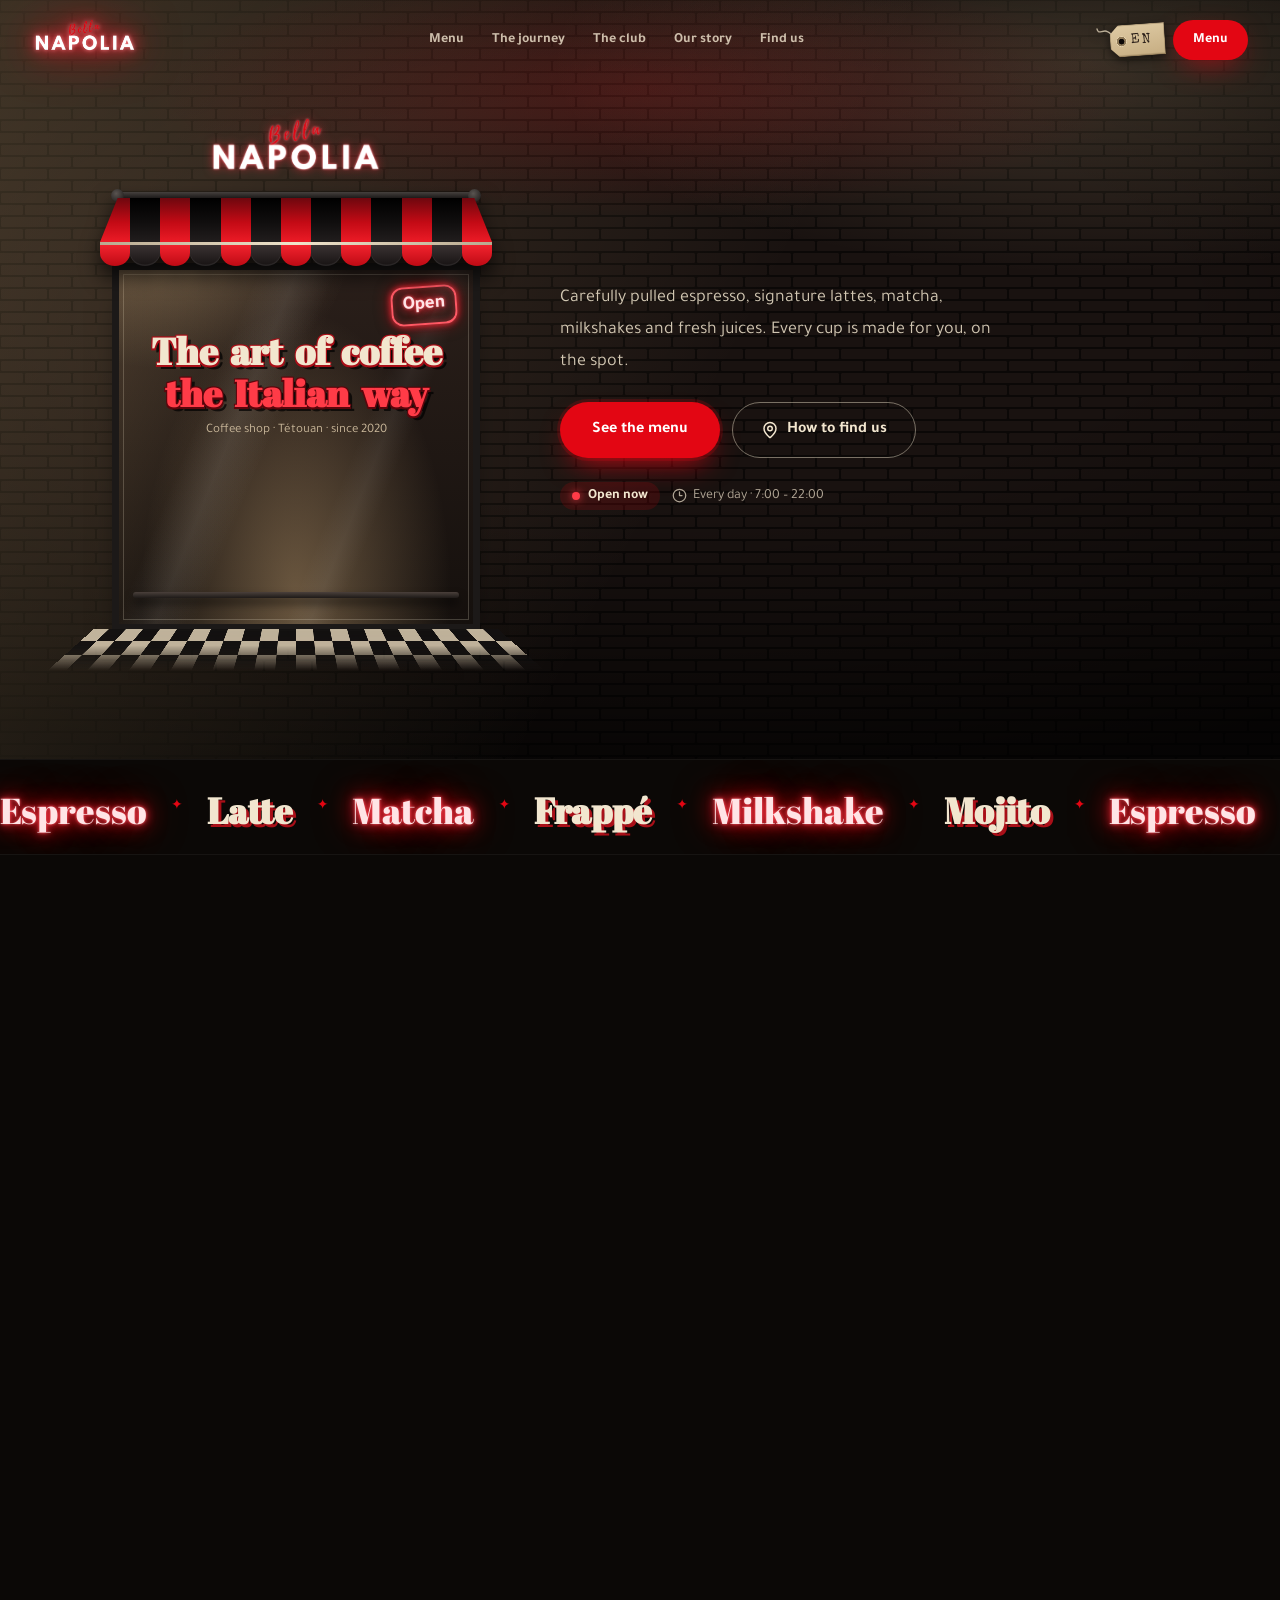
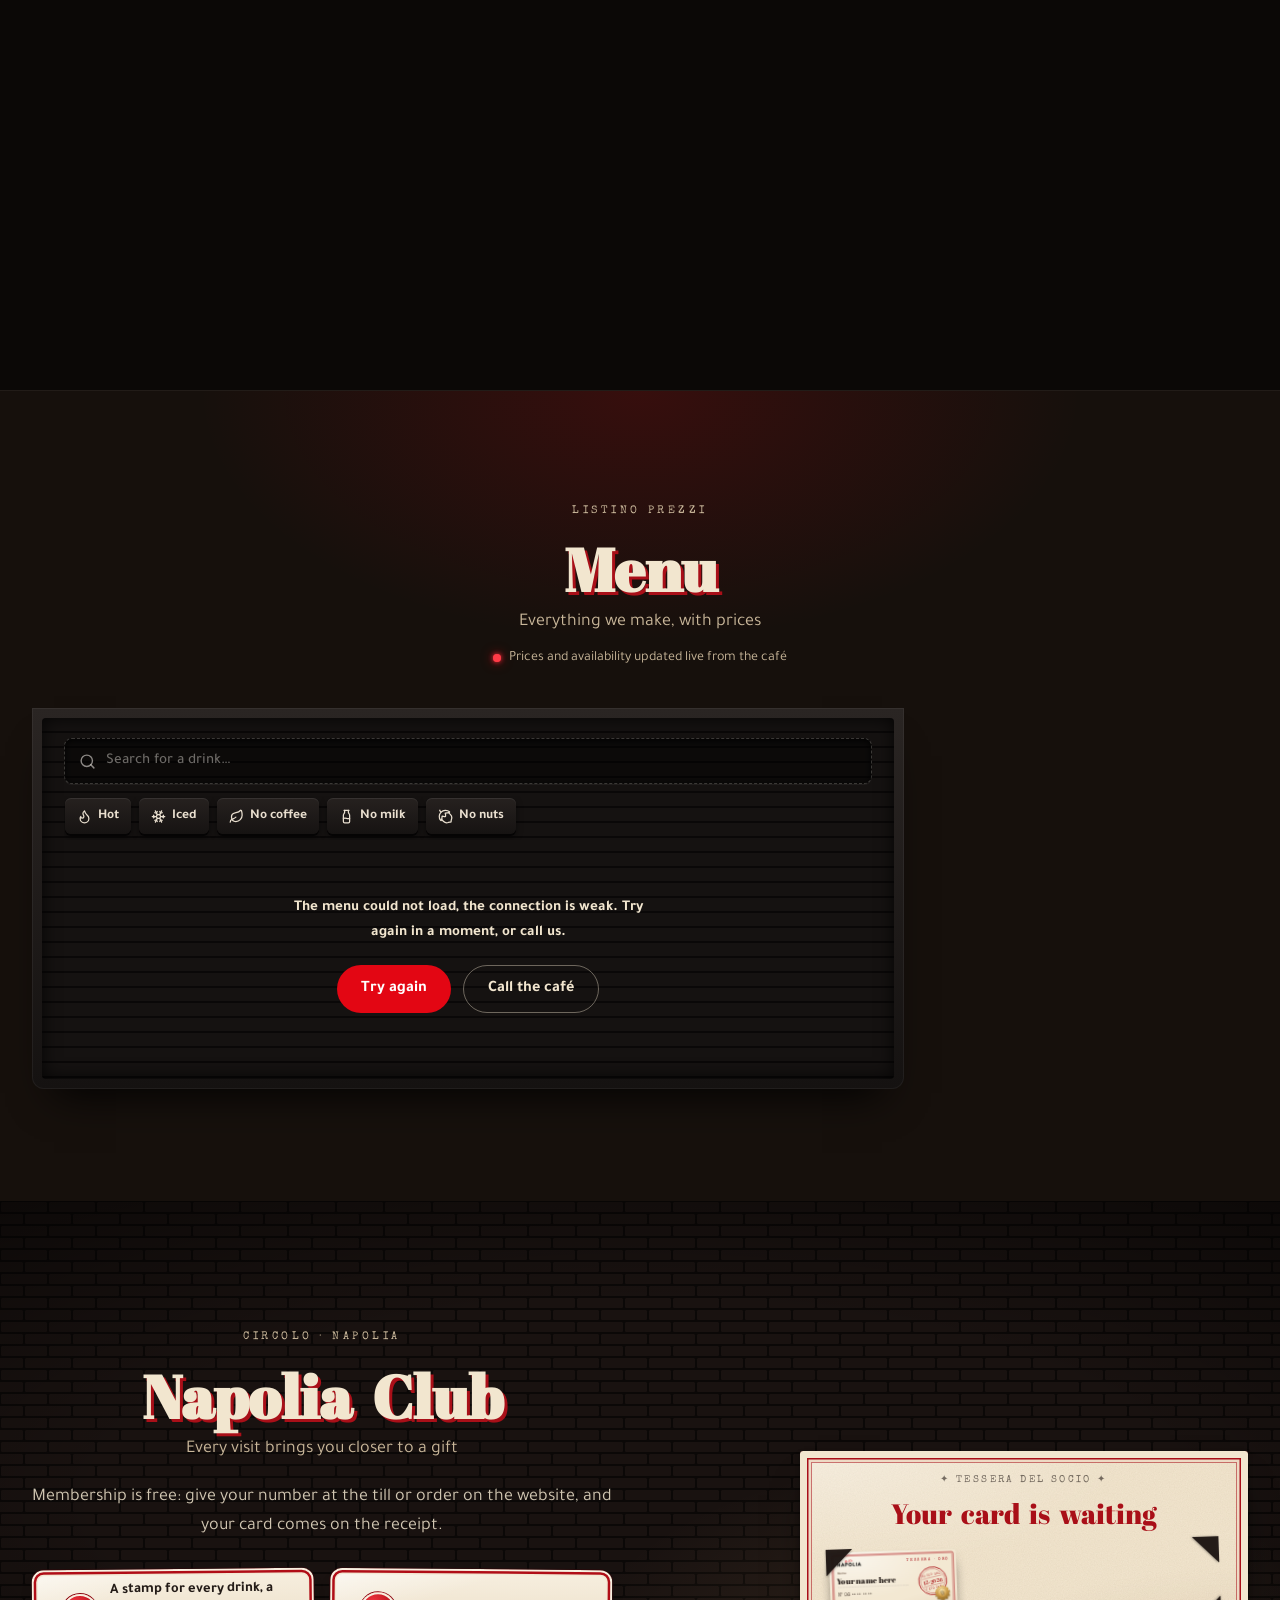
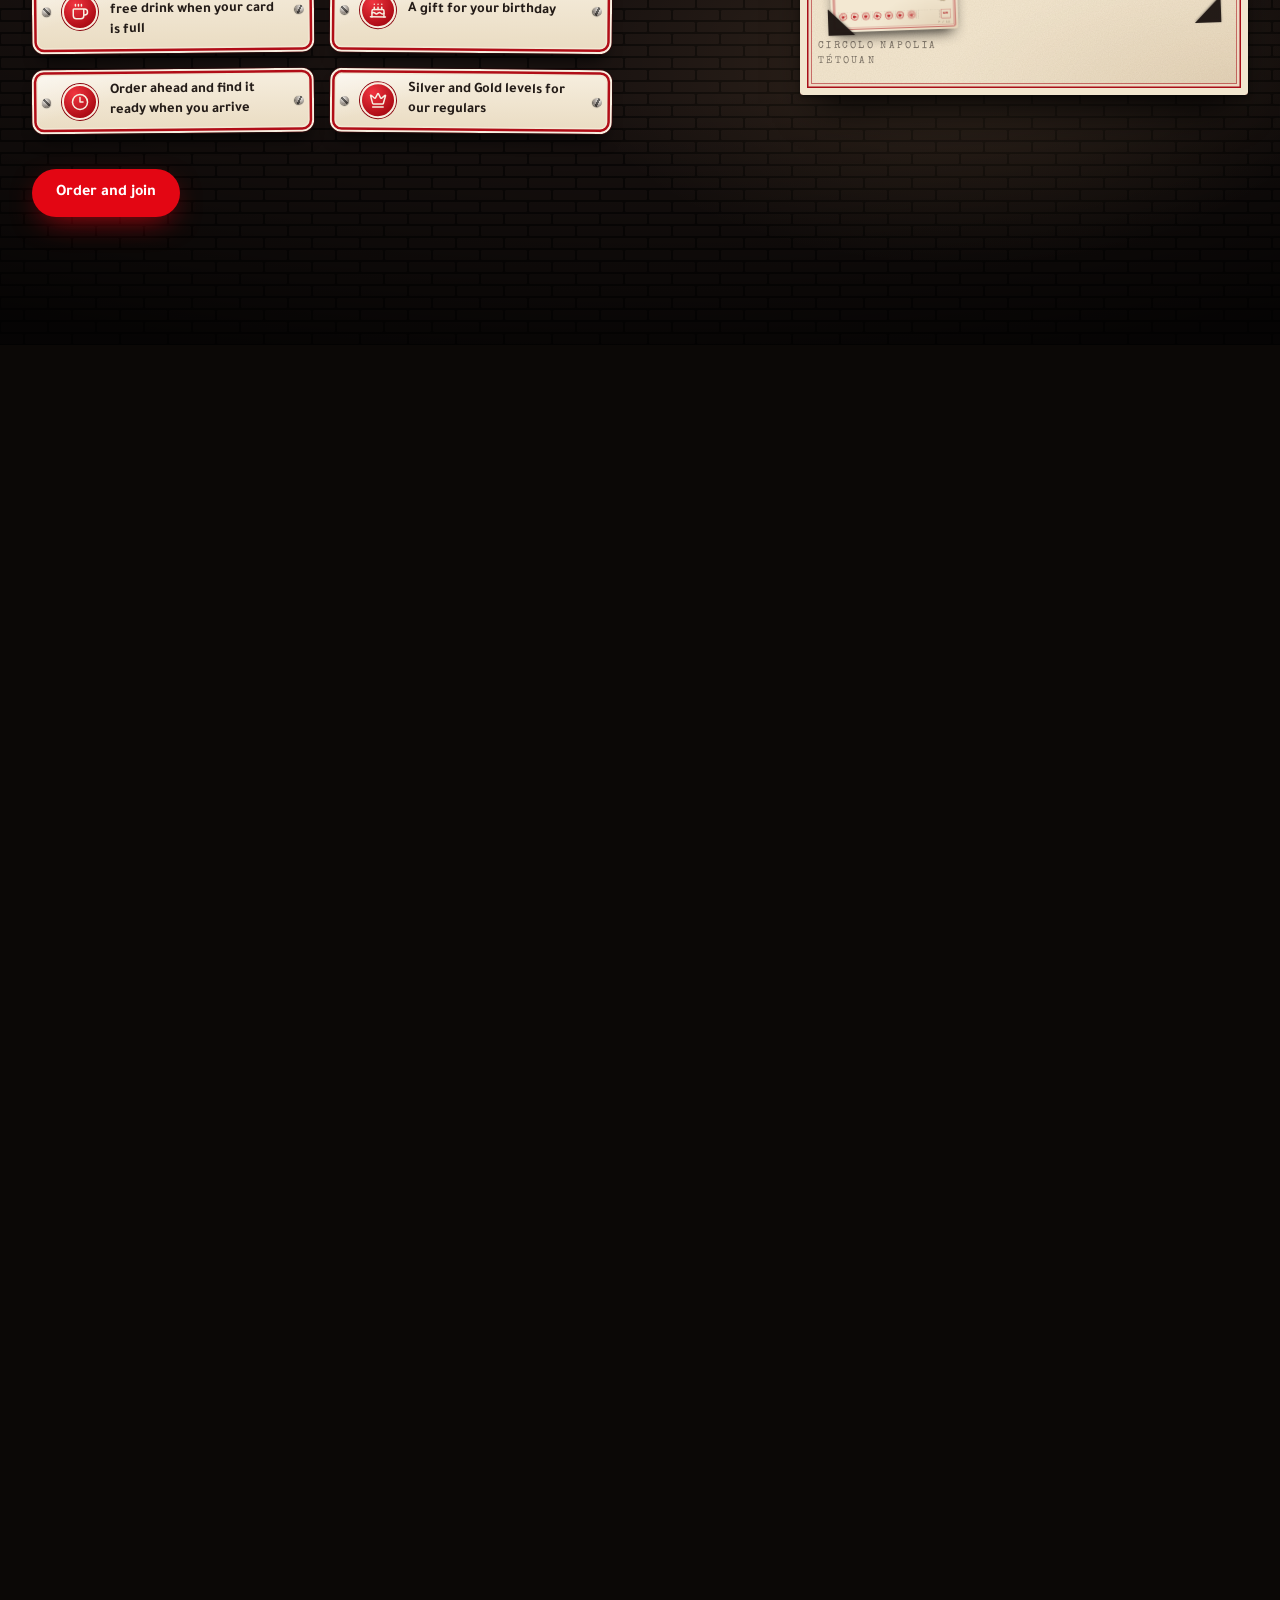
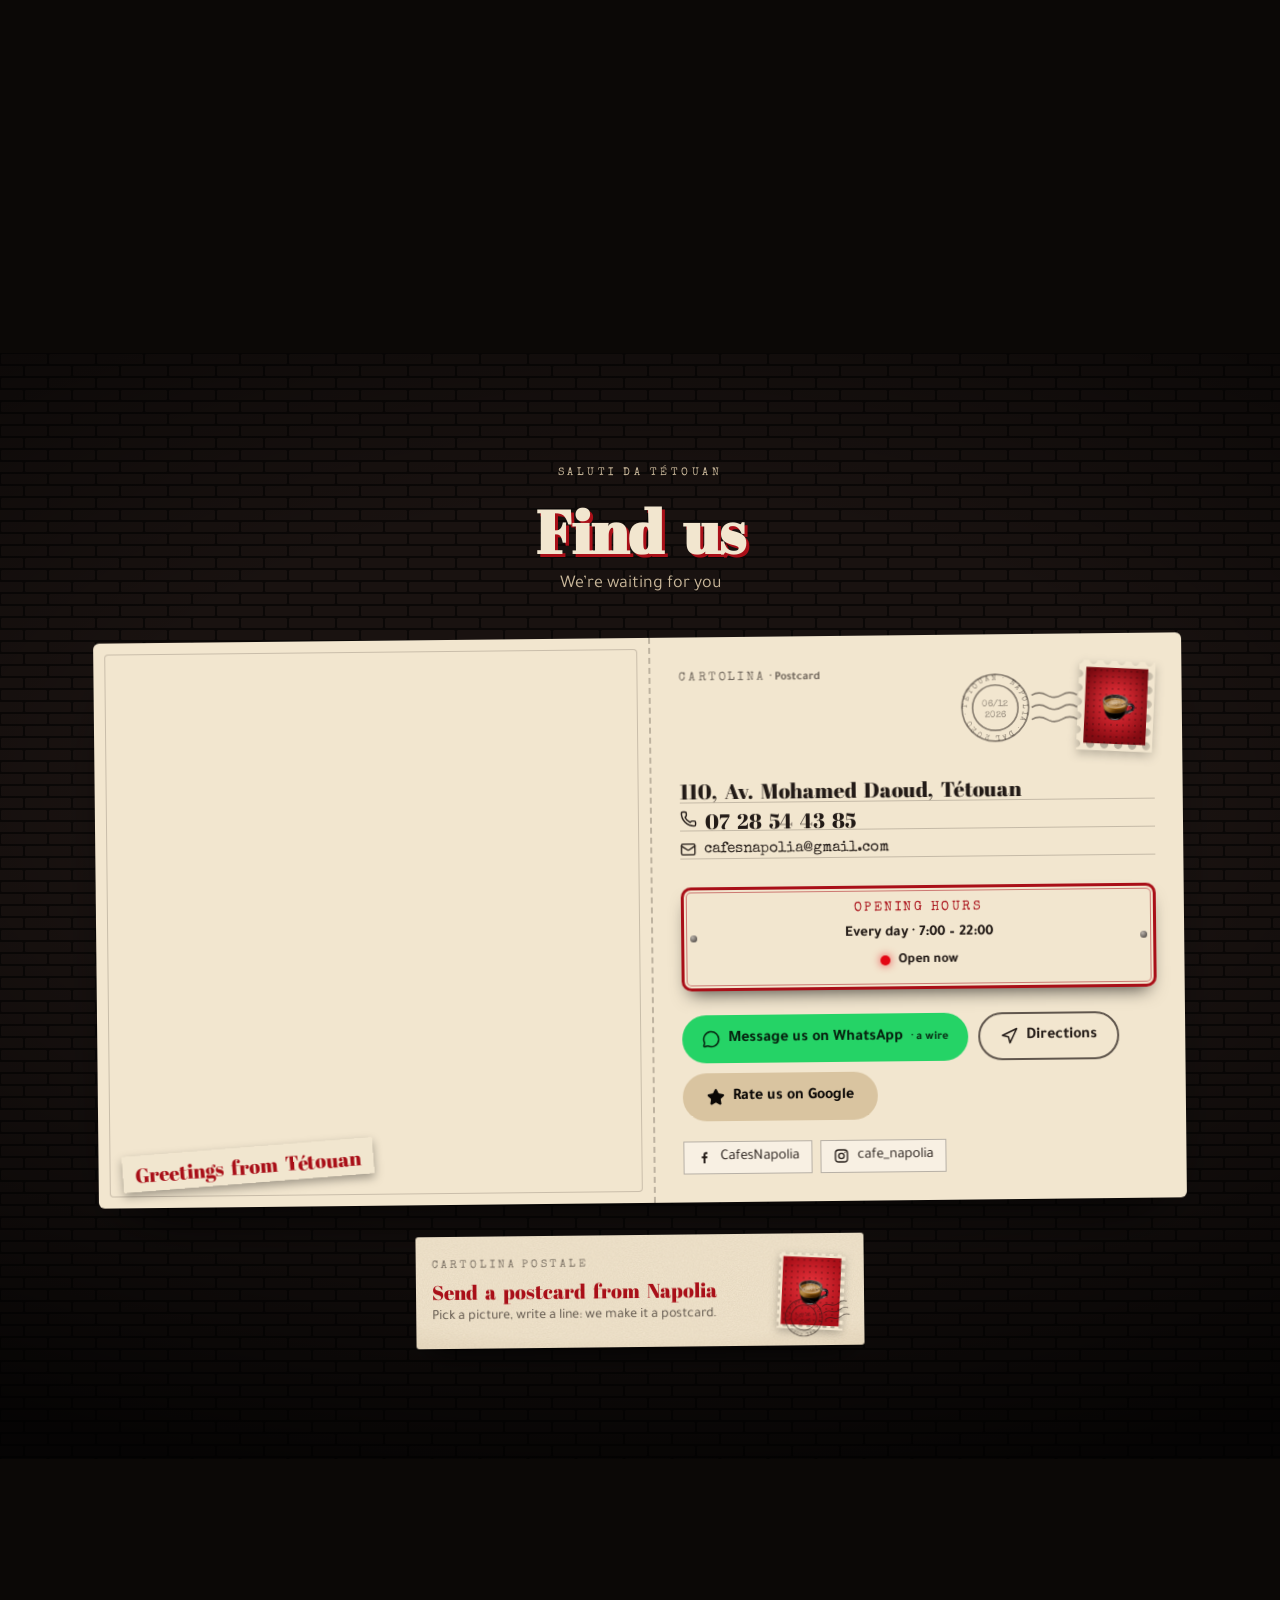
==== carte/index.html @ 64955c17 "Publish website build" ====
<!doctype html>
<html lang="ar" dir="rtl">
  <head><meta name="robots" content="noindex" />
    <meta charset="UTF-8" />
    <meta name="viewport" content="width=device-width, initial-scale=1.0, viewport-fit=cover" />
    <meta name="theme-color" content="#0b0806" />
    <!--
      و7 (third review): dark from the first byte, and a first screen while the app is on its way
      (about 220 KB, 4 to 6 seconds on 3G). The app takes its place as soon as it starts.
    -->
    <style>html,body{color:#f3e9dc;background:#0b0806;margin:0}#boot{box-sizing:border-box;text-align:center;background-color:#0b0807;background-image:radial-gradient(62% 30% at 50% 36%,#e306134d,#0000 72%),radial-gradient(125% 85% at 50% 40%,#0000 35%,#000c 88%),url("data:image/svg+xml,%3Csvg xmlns='http://www.w3.org/2000/svg' width='48' height='24'%3E%3Crect width='48' height='24' fill='%230B0807'/%3E%3Cg fill='%23191210'%3E%3Crect x='1' y='1' width='46' height='10' rx='1.5'/%3E%3Crect x='-23' y='13' width='46' height='10' rx='1.5'/%3E%3Crect x='25' y='13' width='46' height='10' rx='1.5'/%3E%3C/g%3E%3C/svg%3E");background-size:auto,auto,48px 24px;flex-direction:column;justify-content:center;align-items:center;gap:12px;min-height:100svh;padding:32px 20px 52px;font-family:Tajawal,system-ui,-apple-system,Segoe UI,sans-serif;display:flex;position:relative;overflow:hidden}#boot:after{content:"";background:conic-gradient(#d6c7ad 0 25%, #121010 0 50%, #d6c7ad 0 75%, #121010 0) 50% 0 / 14px 14px;opacity:.85;height:14px;position:absolute;bottom:0;left:0;right:0}#boot .b-sign{margin-bottom:16px;line-height:1;animation:1.6s ease-out both b-on}#boot .b-bella{color:#ff5a66;text-shadow:0 0 2px #ff8088,0 0 8px #ff2d3d,0 0 18px #e30613,0 0 34px #e30613b3;margin:0 0 -.2em 1.1em;font:italic 400 clamp(30px,10vw,44px)/1 Segoe Script,Brush Script MT,Snell Roundhand,Dancing Script,cursive;display:block;transform:rotate(-7deg)}#boot .b-name{letter-spacing:.06em;color:#fff1f2;text-shadow:0 0 3px #ff8088,0 0 10px #ff2d3d,0 0 24px #e30613,0 0 46px #e30613a6;font:900 clamp(38px,13.5vw,58px)/1 Arial Black,Helvetica Neue,Arial,system-ui,sans-serif;display:block}@keyframes b-on{0%{opacity:.1}7%{opacity:1}10%{opacity:.25}17%{opacity:1}20%{opacity:.45}30%,to{opacity:1}}#boot .b-line{color:#e3d5bb;font-size:15px;line-height:1.5}#boot .b-btns{flex-wrap:wrap;justify-content:center;gap:10px;margin-top:10px;display:flex}#boot .b-btns a{border-radius:999px;align-items:center;height:48px;padding:0 22px;font-size:15px;font-weight:700;text-decoration:none;display:inline-flex}#boot .b-call{color:#fff;background:#e30613;box-shadow:0 0 0 3px #e306132e,0 12px 24px -12px #e30613e6}#boot .b-wa{color:#06210f;background:#25d366}#boot .b-wait{color:#c9b79a;margin-top:12px;font-size:13px}@media (prefers-reduced-motion:reduce){#boot .b-sign{animation:none}}</style>
    <meta name="description" content="Bella Napolia — مقهى في تطوان · Coffee shop à Tétouan. Espresso, lattes signature, matcha, milkshakes, jus frais. Carte et prix en direct, commande en ligne." />
    <meta name="robots" content="index, follow, max-image-preview:large" />
    <link rel="canonical" href="https://cafenapolia.com/" />
    <link rel="alternate" hreflang="ar" href="https://cafenapolia.com/?lang=ar" />
    <link rel="alternate" hreflang="fr" href="https://cafenapolia.com/?lang=fr" />
    <link rel="alternate" hreflang="en" href="https://cafenapolia.com/?lang=en" />
    <link rel="alternate" hreflang="es" href="https://cafenapolia.com/?lang=es" />
    <link rel="alternate" hreflang="x-default" href="https://cafenapolia.com/" />
    <meta property="og:type" content="website" />
    <meta property="og:url" content="https://cafenapolia.com/" />
    <meta property="og:site_name" content="Bella Napolia" />
    <meta property="og:title" content="Bella Napolia · مقهى في تطوان · Coffee shop Tétouan" />
    <meta property="og:description" content="فنّ القهوة بروح إيطالية · L’art du café à l’italienne, au cœur de Tétouan. Découvrez la carte et commandez en ligne." />
    <meta property="og:image" content="https://cafenapolia.com/og.jpg" />
    <meta property="og:image:width" content="1200" />
    <meta property="og:image:height" content="630" />
    <meta property="og:locale" content="ar_MA" />
    <meta property="og:locale:alternate" content="fr_MA" />
    <meta property="og:locale:alternate" content="en_GB" />
    <meta property="og:locale:alternate" content="es_ES" />
    <meta name="twitter:card" content="summary_large_image" />
    <meta name="twitter:image" content="https://cafenapolia.com/og.jpg" />
    <link rel="icon" type="image/png" href="/favicon.png" />
    <link rel="apple-touch-icon" href="/favicon.png" />
    <title>Bella Napolia · مقهى في تطوان · Coffee shop Tétouan</title>
    <link rel="preconnect" href="https://ovllldhucvfaewzwmqwx.supabase.co" crossorigin>
    <link rel="preload" as="font" type="font/woff2" crossorigin href="/assets/aref-ruqaa-arabic-700-normal-D30apH1C.woff2">
    <link rel="preload" as="image" href="/assets/logo-on-dark-eEu7QgYG.webp">
    <script>try{var u="https://ovllldhucvfaewzwmqwx.supabase.co/rest/v1/rpc/",h={apikey:"sb_publishable_VSLTthVdQghF9tgvVeP-TQ_eK_yzNJ5",'Content-Type':'application/json'};window.__napoliaEarly={menu:fetch(u+'public_menu',{method:'POST',headers:h,body:'{}'}),offers:fetch(u+'public_offers',{method:'POST',headers:h,body:'{}'})};window.__napoliaEarly.menu.catch(function(){});window.__napoliaEarly.offers.catch(function(){})}catch(e){}</script>
    <script type="application/ld+json" id="ld-cafe">
      {
        "@context": "https://schema.org",
        "@type": "CafeOrCoffeeShop",
        "name": "Bella Napolia",
        "alternateName": ["Napolia", "Café Napolia", "مقهى نابوليا"],
        "url": "https://cafenapolia.com/",
        "image": "https://cafenapolia.com/og.jpg",
        "logo": "https://cafenapolia.com/favicon.png",
        "hasMenu": "https://cafenapolia.com/#menu",
        "servesCuisine": ["Coffee", "Café", "Milkshakes", "Jus frais"],
        "priceRange": "10–50 MAD",
        "telephone": "+212728544385",
        "email": "cafesnapolia@gmail.com",
        "currenciesAccepted": "MAD",
        "paymentAccepted": "Cash",
        "availableLanguage": ["ar", "fr", "en", "es"],
        "openingHoursSpecification": [
          {
            "@type": "OpeningHoursSpecification",
            "dayOfWeek": ["Monday", "Tuesday", "Wednesday", "Thursday", "Friday", "Saturday", "Sunday"],
            "opens": "07:00",
            "closes": "22:00"
          }
        ],
        "address": {
          "@type": "PostalAddress",
          "streetAddress": "110 Av. Mohamed Daoud",
          "addressLocality": "Tétouan",
          "postalCode": "93040",
          "addressCountry": "MA"
        },
        "geo": { "@type": "GeoCoordinates", "latitude": 35.5796161, "longitude": -5.3445745 },
        "hasMap": "https://www.google.com/maps/place/?q=place_id:ChIJlXo_Z2BDCw0Rwg1l5z0hP_Y",
        "sameAs": ["https://www.facebook.com/CafesNapolia", "https://www.instagram.com/cafe_napolia/"]
      }
    </script>
    <script type="module" crossorigin src="/assets/index-BEpkvhs0.js"></script>
    <link rel="modulepreload" crossorigin href="/assets/i18n-1cpdYBKe.js">
    <link rel="modulepreload" crossorigin href="/assets/ui-ygH9hG7V.js">
    <link rel="modulepreload" crossorigin href="/assets/supabaseConfig-3txsLbbu.js">
    <link rel="preload" as="style" crossorigin href="/assets/index-BwkHxui6.css" data-css onload="this.onload=null;this.rel='stylesheet'"><noscript><link rel="stylesheet" crossorigin href="/assets/index-BwkHxui6.css"></noscript>
  </head>
  <body>
    <div id="root">
      <div id="boot" dir="rtl">
        <div class="b-sign" dir="ltr"><span class="b-bella">Bella</span><span class="b-name">NAPOLIA</span></div>
        <div class="b-line" id="boot-what">مقهى في تطوان · Café à Tétouan</div>
        <div class="b-line" id="boot-hours">كل يوم · 7:00 – 22:00</div>
        <div class="b-line" dir="ltr">110 Av. Mohamed Daoud, Tétouan</div>
        <div class="b-btns">
          <a class="b-call" href="tel:+212728544385">اتصل · Appeler</a>
          <a class="b-wa" href="https://wa.me/212728544385" target="_blank" rel="noreferrer">واتساب · WhatsApp</a>
        </div>
        <div class="b-wait">القائمة تُحمَّل… · La carte arrive…</div>
      </div>
    </div>
    <script>
      // و7: the hours set in the dashboard, from the copy of the menu this phone keeps (none on a first
      // visit). The screen in English or Spanish for a visitor in one of them (QA, 7 November 2026).
      try {
        var o = 7, c = 22;
        var kept = JSON.parse(localStorage.getItem('napolia-menu') || 'null');
        var cafe = kept && kept.cafe;
        if (cafe) {
          o = cafe.openHour == null ? 7 : cafe.openHour;
          c = cafe.closeHour == null ? 22 : cafe.closeHour;
        }
        var allDay = c - o >= 24;
        var hours = o + ':00 – ' + c + ':00';
        var saved = JSON.parse(localStorage.getItem('napolia-lang') || 'null');
        var lang = (saved && saved.state && saved.state.lang) || ((navigator.languages && navigator.languages[0]) || navigator.language || '').slice(0, 2).toLowerCase();
        var say = {
          en: ['Café in Tétouan', allDay ? 'Open every day, 24 hours' : 'Every day · ' + hours, 'Call', 'The menu is on its way…'],
          es: ['Cafetería en Tetuán', allDay ? 'Abierto todos los días, 24 horas' : 'Todos los días · ' + hours, 'Llamar', 'La carta está llegando…'],
        }[lang];
        var boot = document.getElementById('boot');
        if (say) {
          boot.dir = 'ltr';
          boot.lang = lang;
          document.getElementById('boot-what').textContent = say[0];
          document.getElementById('boot-hours').textContent = say[1];
          boot.querySelector('.b-call').textContent = say[2];
          boot.querySelector('.b-wa').textContent = 'WhatsApp';
          boot.querySelector('.b-wait').textContent = say[3];
        } else if (cafe) {
          document.getElementById('boot-hours').textContent = allDay ? 'مفتوح كل يوم 24 ساعة' : 'كل يوم · ' + hours;
        }
      } catch (e) {}
    </script>
  </body>
</html>
---- assets/index-BwkHxui6.css ----
@font-face{font-family:Montserrat Variable;font-style:normal;font-display:swap;font-weight:100 900;src:url(/assets/montserrat-cyrillic-ext-wght-normal-CO5hGrJv.woff2)format("woff2-variations");unicode-range:U+460-52F,U+1C80-1C8A,U+20B4,U+2DE0-2DFF,U+A640-A69F,U+FE2E-FE2F}@font-face{font-family:Montserrat Variable;font-style:normal;font-display:swap;font-weight:100 900;src:url(/assets/montserrat-cyrillic-wght-normal-EAA9jha_.woff2)format("woff2-variations");unicode-range:U+301,U+400-45F,U+490-491,U+4B0-4B1,U+2116}@font-face{font-family:Montserrat Variable;font-style:normal;font-display:swap;font-weight:100 900;src:url(/assets/montserrat-vietnamese-wght-normal-k7S-YeeD.woff2)format("woff2-variations");unicode-range:U+102-103,U+110-111,U+128-129,U+168-169,U+1A0-1A1,U+1AF-1B0,U+300-301,U+303-304,U+308-309,U+323,U+329,U+1EA0-1EF9,U+20AB}@font-face{font-family:Montserrat Variable;font-style:normal;font-display:swap;font-weight:100 900;src:url(/assets/montserrat-latin-ext-wght-normal-BsZE-iaG.woff2)format("woff2-variations");unicode-range:U+100-2BA,U+2BD-2C5,U+2C7-2CC,U+2CE-2D7,U+2DD-2FF,U+304,U+308,U+329,U+1D00-1DBF,U+1E00-1E9F,U+1EF2-1EFF,U+2020,U+20A0-20AB,U+20AD-20C0,U+2113,U+2C60-2C7F,U+A720-A7FF}@font-face{font-family:Montserrat Variable;font-style:normal;font-display:swap;font-weight:100 900;src:url(/assets/montserrat-latin-wght-normal-l_AIctKy.woff2)format("woff2-variations");unicode-range:U+??,U+131,U+152-153,U+2BB-2BC,U+2C6,U+2DA,U+2DC,U+304,U+308,U+329,U+2000-206F,U+20AC,U+2122,U+2191,U+2193,U+2212,U+2215,U+FEFF,U+FFFD}@font-face{font-family:Tajawal;font-style:normal;font-display:swap;font-weight:400;src:url(/assets/tajawal-arabic-400-normal-CyCXRvzh.woff2)format("woff2"),url(/assets/tajawal-arabic-400-normal-DCQxawbB.woff)format("woff");unicode-range:U+6??,U+750-77F,U+870-88E,U+890-891,U+897-8E1,U+8E3-8FF,U+200C-200E,U+2010-2011,U+204F,U+2E41,U+FB50-FDFF,U+FE70-FE74,U+FE76-FEFC,U+102E0-102FB,U+10E60-10E7E,U+10EC2-10EC4,U+10EFC-10EFF,U+1EE00-1EE03,U+1EE05-1EE1F,U+1EE21-1EE22,U+1EE24,U+1EE27,U+1EE29-1EE32,U+1EE34-1EE37,U+1EE39,U+1EE3B,U+1EE42,U+1EE47,U+1EE49,U+1EE4B,U+1EE4D-1EE4F,U+1EE51-1EE52,U+1EE54,U+1EE57,U+1EE59,U+1EE5B,U+1EE5D,U+1EE5F,U+1EE61-1EE62,U+1EE64,U+1EE67-1EE6A,U+1EE6C-1EE72,U+1EE74-1EE77,U+1EE79-1EE7C,U+1EE7E,U+1EE80-1EE89,U+1EE8B-1EE9B,U+1EEA1-1EEA3,U+1EEA5-1EEA9,U+1EEAB-1EEBB,U+1EEF0-1EEF1}@font-face{font-family:Tajawal;font-style:normal;font-display:swap;font-weight:400;src:url(/assets/tajawal-latin-400-normal-BVNSOH3d.woff2)format("woff2"),url(/assets/tajawal-latin-400-normal-BdYcZznU.woff)format("woff");unicode-range:U+??,U+131,U+152-153,U+2BB-2BC,U+2C6,U+2DA,U+2DC,U+304,U+308,U+329,U+2000-206F,U+20AC,U+2122,U+2191,U+2193,U+2212,U+2215,U+FEFF,U+FFFD}@font-face{font-family:Tajawal;font-style:normal;font-display:swap;font-weight:500;src:url(/assets/tajawal-arabic-500-normal-BZ8ojJNu.woff2)format("woff2"),url(/assets/tajawal-arabic-500-normal-CbVEaYEW.woff)format("woff");unicode-range:U+6??,U+750-77F,U+870-88E,U+890-891,U+897-8E1,U+8E3-8FF,U+200C-200E,U+2010-2011,U+204F,U+2E41,U+FB50-FDFF,U+FE70-FE74,U+FE76-FEFC,U+102E0-102FB,U+10E60-10E7E,U+10EC2-10EC4,U+10EFC-10EFF,U+1EE00-1EE03,U+1EE05-1EE1F,U+1EE21-1EE22,U+1EE24,U+1EE27,U+1EE29-1EE32,U+1EE34-1EE37,U+1EE39,U+1EE3B,U+1EE42,U+1EE47,U+1EE49,U+1EE4B,U+1EE4D-1EE4F,U+1EE51-1EE52,U+1EE54,U+1EE57,U+1EE59,U+1EE5B,U+1EE5D,U+1EE5F,U+1EE61-1EE62,U+1EE64,U+1EE67-1EE6A,U+1EE6C-1EE72,U+1EE74-1EE77,U+1EE79-1EE7C,U+1EE7E,U+1EE80-1EE89,U+1EE8B-1EE9B,U+1EEA1-1EEA3,U+1EEA5-1EEA9,U+1EEAB-1EEBB,U+1EEF0-1EEF1}@font-face{font-family:Tajawal;font-style:normal;font-display:swap;font-weight:500;src:url(/assets/tajawal-latin-500-normal-CoYeBiSI.woff2)format("woff2"),url(/assets/tajawal-latin-500-normal-DU9v6xgj.woff)format("woff");unicode-range:U+??,U+131,U+152-153,U+2BB-2BC,U+2C6,U+2DA,U+2DC,U+304,U+308,U+329,U+2000-206F,U+20AC,U+2122,U+2191,U+2193,U+2212,U+2215,U+FEFF,U+FFFD}@font-face{font-family:Tajawal;font-style:normal;font-display:swap;font-weight:700;src:url(/assets/tajawal-arabic-700-normal-D2-eand5.woff2)format("woff2"),url(/assets/tajawal-arabic-700-normal-9L7Zusdl.woff)format("woff");unicode-range:U+6??,U+750-77F,U+870-88E,U+890-891,U+897-8E1,U+8E3-8FF,U+200C-200E,U+2010-2011,U+204F,U+2E41,U+FB50-FDFF,U+FE70-FE74,U+FE76-FEFC,U+102E0-102FB,U+10E60-10E7E,U+10EC2-10EC4,U+10EFC-10EFF,U+1EE00-1EE03,U+1EE05-1EE1F,U+1EE21-1EE22,U+1EE24,U+1EE27,U+1EE29-1EE32,U+1EE34-1EE37,U+1EE39,U+1EE3B,U+1EE42,U+1EE47,U+1EE49,U+1EE4B,U+1EE4D-1EE4F,U+1EE51-1EE52,U+1EE54,U+1EE57,U+1EE59,U+1EE5B,U+1EE5D,U+1EE5F,U+1EE61-1EE62,U+1EE64,U+1EE67-1EE6A,U+1EE6C-1EE72,U+1EE74-1EE77,U+1EE79-1EE7C,U+1EE7E,U+1EE80-1EE89,U+1EE8B-1EE9B,U+1EEA1-1EEA3,U+1EEA5-1EEA9,U+1EEAB-1EEBB,U+1EEF0-1EEF1}@font-face{font-family:Tajawal;font-style:normal;font-display:swap;font-weight:700;src:url(/assets/tajawal-latin-700-normal-BypgxfGb.woff2)format("woff2"),url(/assets/tajawal-latin-700-normal-CV3bxpHe.woff)format("woff");unicode-range:U+??,U+131,U+152-153,U+2BB-2BC,U+2C6,U+2DA,U+2DC,U+304,U+308,U+329,U+2000-206F,U+20AC,U+2122,U+2191,U+2193,U+2212,U+2215,U+FEFF,U+FFFD}@font-face{font-family:Tajawal;font-style:normal;font-display:swap;font-weight:800;src:url(/assets/tajawal-arabic-800-normal-TQp-UTiE.woff2)format("woff2"),url(/assets/tajawal-arabic-800-normal-Bp_4IW2m.woff)format("woff");unicode-range:U+6??,U+750-77F,U+870-88E,U+890-891,U+897-8E1,U+8E3-8FF,U+200C-200E,U+2010-2011,U+204F,U+2E41,U+FB50-FDFF,U+FE70-FE74,U+FE76-FEFC,U+102E0-102FB,U+10E60-10E7E,U+10EC2-10EC4,U+10EFC-10EFF,U+1EE00-1EE03,U+1EE05-1EE1F,U+1EE21-1EE22,U+1EE24,U+1EE27,U+1EE29-1EE32,U+1EE34-1EE37,U+1EE39,U+1EE3B,U+1EE42,U+1EE47,U+1EE49,U+1EE4B,U+1EE4D-1EE4F,U+1EE51-1EE52,U+1EE54,U+1EE57,U+1EE59,U+1EE5B,U+1EE5D,U+1EE5F,U+1EE61-1EE62,U+1EE64,U+1EE67-1EE6A,U+1EE6C-1EE72,U+1EE74-1EE77,U+1EE79-1EE7C,U+1EE7E,U+1EE80-1EE89,U+1EE8B-1EE9B,U+1EEA1-1EEA3,U+1EEA5-1EEA9,U+1EEAB-1EEBB,U+1EEF0-1EEF1}@font-face{font-family:Tajawal;font-style:normal;font-display:swap;font-weight:800;src:url(/assets/tajawal-latin-800-normal-CmI34b-g.woff2)format("woff2"),url(/assets/tajawal-latin-800-normal-Dm5jVIIh.woff)format("woff");unicode-range:U+??,U+131,U+152-153,U+2BB-2BC,U+2C6,U+2DA,U+2DC,U+304,U+308,U+329,U+2000-206F,U+20AC,U+2122,U+2191,U+2193,U+2212,U+2215,U+FEFF,U+FFFD}@font-face{font-family:Aref Ruqaa;font-style:normal;font-display:swap;font-weight:700;src:url(/assets/aref-ruqaa-arabic-700-normal-D30apH1C.woff2)format("woff2"),url(/assets/aref-ruqaa-arabic-700-normal-DLleZ2O-.woff)format("woff")}@font-face{font-family:Abril Fatface;font-style:normal;font-display:swap;font-weight:400;src:url(/assets/abril-fatface-latin-400-normal-utNZUC9m.woff2)format("woff2"),url(/assets/abril-fatface-latin-400-normal-CSRW-xuf.woff)format("woff")}@font-face{font-family:Special Elite;font-style:normal;font-display:swap;font-weight:400;src:url(/assets/special-elite-latin-400-normal-YjDd9tmf.woff2)format("woff2"),url(/assets/special-elite-latin-400-normal-BtSRmyJ6.woff)format("woff")}@layer properties{@supports (((-webkit-hyphens:none)) and (not (margin-trim:inline))) or ((-moz-orient:inline) and (not (color:rgb(from red r g b)))){*,:before,:after,::backdrop{--tw-translate-x:0;--tw-translate-y:0;--tw-translate-z:0;--tw-scale-x:1;--tw-scale-y:1;--tw-scale-z:1;--tw-rotate-x:initial;--tw-rotate-y:initial;--tw-rotate-z:initial;--tw-skew-x:initial;--tw-skew-y:initial;--tw-pan-x:initial;--tw-pan-y:initial;--tw-pinch-zoom:initial;--tw-scroll-snap-strictness:proximity;--tw-space-y-reverse:0;--tw-divide-y-reverse:0;--tw-border-style:solid;--tw-gradient-position:initial;--tw-gradient-from:#0000;--tw-gradient-via:#0000;--tw-gradient-to:#0000;--tw-gradient-stops:initial;--tw-gradient-via-stops:initial;--tw-gradient-from-position:0%;--tw-gradient-via-position:50%;--tw-gradient-to-position:100%;--tw-leading:initial;--tw-font-weight:initial;--tw-tracking:initial;--tw-ordinal:initial;--tw-slashed-zero:initial;--tw-numeric-figure:initial;--tw-numeric-spacing:initial;--tw-numeric-fraction:initial;--tw-shadow:0 0 #0000;--tw-shadow-color:initial;--tw-shadow-alpha:100%;--tw-inset-shadow:0 0 #0000;--tw-inset-shadow-color:initial;--tw-inset-shadow-alpha:100%;--tw-ring-color:initial;--tw-ring-shadow:0 0 #0000;--tw-inset-ring-color:initial;--tw-inset-ring-shadow:0 0 #0000;--tw-ring-inset:initial;--tw-ring-offset-width:0px;--tw-ring-offset-color:#fff;--tw-ring-offset-shadow:0 0 #0000;--tw-blur:initial;--tw-brightness:initial;--tw-contrast:initial;--tw-grayscale:initial;--tw-hue-rotate:initial;--tw-invert:initial;--tw-opacity:initial;--tw-saturate:initial;--tw-sepia:initial;--tw-drop-shadow:initial;--tw-drop-shadow-color:initial;--tw-drop-shadow-alpha:100%;--tw-drop-shadow-size:initial;--tw-backdrop-blur:initial;--tw-backdrop-brightness:initial;--tw-backdrop-contrast:initial;--tw-backdrop-grayscale:initial;--tw-backdrop-hue-rotate:initial;--tw-backdrop-invert:initial;--tw-backdrop-opacity:initial;--tw-backdrop-saturate:initial;--tw-backdrop-sepia:initial;--tw-duration:initial;--tw-ease:initial}}}@layer theme{:root,:host{--font-sans:-apple-system, BlinkMacSystemFont, "Segoe UI", Roboto, "Helvetica Neue", "Noto Sans", Arial, sans-serif, "Apple Color Emoji", "Segoe UI Emoji", "Segoe UI Symbol", "Noto Color Emoji";--font-mono:ui-monospace, SFMono-Regular, Menlo, Monaco, Consolas, "Liberation Mono", "Courier New", monospace;--color-black:#000;--color-white:#fff;--spacing:.25rem;--container-xs:20rem;--container-sm:24rem;--container-md:28rem;--container-lg:32rem;--container-xl:36rem;--container-2xl:42rem;--container-4xl:56rem;--container-6xl:72rem;--container-7xl:80rem;--text-xs:.75rem;--text-xs--line-height:calc(1 / .75);--text-sm:.875rem;--text-sm--line-height:calc(1.25 / .875);--text-base:1rem;--text-base--line-height:calc(1.5 / 1);--text-lg:1.125rem;--text-lg--line-height:calc(1.75 / 1.125);--text-xl:1.25rem;--text-xl--line-height:calc(1.75 / 1.25);--text-2xl:1.5rem;--text-2xl--line-height:calc(2 / 1.5);--text-3xl:1.875rem;--text-3xl--line-height:calc(2.25 / 1.875);--text-4xl:2.25rem;--text-4xl--line-height:calc(2.5 / 2.25);--text-5xl:3rem;--text-5xl--line-height:1;--text-6xl:3.75rem;--text-6xl--line-height:1;--font-weight-normal:400;--font-weight-semibold:600;--font-weight-bold:700;--font-weight-extrabold:800;--tracking-tight:-.025em;--tracking-normal:0em;--leading-tight:1.25;--leading-snug:1.375;--leading-relaxed:1.625;--radius-sm:.25rem;--radius-md:.375rem;--radius-lg:.5rem;--radius-xl:.75rem;--radius-2xl:1rem;--ease-in:cubic-bezier(.4, 0, 1, 1);--ease-out:cubic-bezier(0, 0, .2, 1);--animate-pulse:pulse 2s cubic-bezier(.4, 0, .6, 1) infinite;--blur-sm:8px;--blur-xl:24px;--default-transition-duration:.15s;--default-transition-timing-function:cubic-bezier(.4, 0, .2, 1);--default-font-family:var(--font-sans);--default-mono-font-family:var(--font-mono);--color-night:#0b0806;--color-roast:#16100c;--color-bean:#24180f;--color-crema:#f3e6d3;--color-mute:#a8988a;--color-brand:#e30613;--color-brand-2:#ff3b45;--color-gold:#d9c4a0;--color-paper:#f2e6cf;--color-paper-2:#c9b79a;--color-ink:#231b17;--color-neon:#ff3b47;--font-display:"Montserrat Variable", "Tajawal", system-ui, sans-serif;--font-body:"Tajawal", "Montserrat Variable", system-ui, sans-serif;--font-sign:"Aref Ruqaa", "Abril Fatface", "Tajawal", serif;--font-price:"Abril Fatface", "Montserrat Variable", serif;--font-type:"Special Elite", ui-monospace, monospace}}@layer base{*,:after,:before,::backdrop{box-sizing:border-box;border:0 solid;margin:0;padding:0}::file-selector-button{box-sizing:border-box;border:0 solid;margin:0;padding:0}html,:host{-webkit-text-size-adjust:100%;tab-size:4;line-height:1.5;font-family:var(--default-font-family,-apple-system, BlinkMacSystemFont, "Segoe UI", Roboto, "Helvetica Neue", "Noto Sans", Arial, sans-serif, "Apple Color Emoji", "Segoe UI Emoji", "Segoe UI Symbol", "Noto Color Emoji");font-feature-settings:var(--default-font-feature-settings,normal);font-variation-settings:var(--default-font-variation-settings,normal);-webkit-tap-highlight-color:transparent}hr{height:0;color:inherit;border-top-width:1px}abbr:where([title]){-webkit-text-decoration:underline dotted;text-decoration:underline dotted}h1,h2,h3,h4,h5,h6{font-size:inherit;font-weight:inherit}a{color:inherit;-webkit-text-decoration:inherit;-webkit-text-decoration:inherit;-webkit-text-decoration:inherit;-webkit-text-decoration:inherit;text-decoration:inherit}b,strong{font-weight:bolder}code,kbd,samp,pre{font-family:var(--default-mono-font-family,ui-monospace, SFMono-Regular, Menlo, Monaco, Consolas, "Liberation Mono", "Courier New", monospace);font-feature-settings:var(--default-mono-font-feature-settings,normal);font-variation-settings:var(--default-mono-font-variation-settings,normal);font-size:1em}small{font-size:80%}sub,sup{vertical-align:baseline;font-size:75%;line-height:0;position:relative}sub{bottom:-.25em}sup{top:-.5em}table{text-indent:0;border-color:inherit;border-collapse:collapse}:-moz-focusring:where(:not(iframe)){outline:auto}progress{vertical-align:baseline}summary{display:list-item}ol,ul,menu{list-style:none}img,svg,video,canvas,audio,iframe,embed,object{vertical-align:middle;display:block}img,video{max-width:100%;height:auto}button,input,select,optgroup,textarea{font:inherit;font-feature-settings:inherit;font-variation-settings:inherit;letter-spacing:inherit;color:inherit;opacity:1;background-color:#0000;border-radius:0}::file-selector-button{font:inherit;font-feature-settings:inherit;font-variation-settings:inherit;letter-spacing:inherit;color:inherit;opacity:1;background-color:#0000;border-radius:0}:where(select:is([multiple],[size])) optgroup{font-weight:bolder}:where(select:is([multiple],[size])) optgroup option{padding-inline-start:20px}::file-selector-button{margin-inline-end:4px}::placeholder{opacity:1}@supports (not ((-webkit-appearance:-apple-pay-button))) or (contain-intrinsic-size:1px){::placeholder{color:currentColor}@supports (color:color-mix(in lab, red, red)){::placeholder{color:color-mix(in oklab, currentcolor 50%, transparent)}}}textarea{resize:vertical}::-webkit-search-decoration{-webkit-appearance:none}::-webkit-date-and-time-value{min-height:1lh;text-align:inherit}::-webkit-datetime-edit{display:inline-flex}::-webkit-datetime-edit-fields-wrapper{padding:0}::-webkit-datetime-edit{padding-block:0}::-webkit-datetime-edit-year-field{padding-block:0}::-webkit-datetime-edit-month-field{padding-block:0}::-webkit-datetime-edit-day-field{padding-block:0}::-webkit-datetime-edit-hour-field{padding-block:0}::-webkit-datetime-edit-minute-field{padding-block:0}::-webkit-datetime-edit-second-field{padding-block:0}::-webkit-datetime-edit-millisecond-field{padding-block:0}::-webkit-datetime-edit-meridiem-field{padding-block:0}::-webkit-calendar-picker-indicator{line-height:1}:-moz-ui-invalid{box-shadow:none}button,input:where([type=button],[type=reset],[type=submit]){appearance:button}::file-selector-button{appearance:button}::-webkit-inner-spin-button{height:auto}::-webkit-outer-spin-button{height:auto}[hidden]:where(:not([hidden=until-found])){display:none!important}button:not(:disabled),[role=button]:not([aria-disabled=true]){cursor:pointer}}@layer components{.brick{background-color:#0b0807;background-image:url("data:image/svg+xml,%3Csvg xmlns='http://www.w3.org/2000/svg' width='48' height='24'%3E%3Crect width='48' height='24' fill='%230B0807'/%3E%3Cg fill='%23191210'%3E%3Crect x='1' y='1' width='46' height='10' rx='1.5'/%3E%3Crect x='-23' y='13' width='46' height='10' rx='1.5'/%3E%3Crect x='25' y='13' width='46' height='10' rx='1.5'/%3E%3C/g%3E%3C/svg%3E");background-size:48px 24px}.vignette:before{content:"";pointer-events:none;background:radial-gradient(120% 75% at 50% 40%,#0000 35%,#000000c7 85%);position:absolute;inset:0}.sign-title{font-family:var(--font-sign);color:var(--color-paper);text-shadow:3px 3px #a90f18;font-weight:700}.neon-text{color:#ffe4e6;text-shadow:0 0 3px #ff5a66,0 0 10px #ff2d3d,0 0 22px #e30613,0 0 40px #e3061399}.neon-tube{color:#ffe4e6;text-shadow:0 0 3px #ff5a66,0 0 9px #ff2d3d,0 0 18px #e30613;border:2px solid #ff5a66;border-radius:12px;display:inline-block;box-shadow:0 0 6px #ff2d3d,0 0 16px #e306138c,inset 0 0 7px #ff2d3d80}.neon-tube.is-off{color:#6f6461;text-shadow:none;box-shadow:none;border-color:#5a4f4c}.neon-logo{filter:drop-shadow(0 0 2px #ff8088)drop-shadow(0 0 8px #ff2d3df2)drop-shadow(0 0 22px #e30613b3)}.neon-logo.is-off{filter:brightness(.42)saturate(.3)contrast(1.1)}@keyframes neon-on{0%{opacity:.12}7%{opacity:1}10%{opacity:.25}17%{opacity:1}20%{opacity:.45}30%,to{opacity:1}}.neon-on{animation:1.5s ease-out both neon-on}.awning{z-index:6;filter:drop-shadow(0 12px 10px #000000b3);position:relative}.awning-rod{background:linear-gradient(#45403d,#161414);border-radius:4px;height:7px;margin:0 4%;position:relative;box-shadow:0 2px 4px #000000b3}.awning-rod:before,.awning-rod:after{content:"";background:radial-gradient(circle at 40% 35%,#5a5450,#171515);border-radius:50%;width:13px;height:13px;position:absolute;top:-3px}.awning-rod:before{left:-5px}.awning-rod:after{right:-5px}.awning-slope{clip-path:polygon(4.5% 0,95.5% 0,100% 100%,0 100%);height:44px;margin-top:-1px;display:flex;position:relative}.awning-slope i,.awning-flaps i{flex:1}.awning-slope i.r{background:linear-gradient(#6e070e,#c30a15 55%,#ec1b26)}.awning-slope i.b{background:linear-gradient(#000,#100e0e 55%,#211d1d)}.awning-slope.is-lit:after{content:"";mix-blend-mode:screen;background:radial-gradient(48% 120% at 50% -20%,#ff46506b,#0000 70%);position:absolute;inset:0}.awning-pipe{background:linear-gradient(90deg,#b9aa90,#efe3cb 50%,#b9aa90);height:3px}.awning-flaps{height:21px;display:flex}.awning-flaps i{border-radius:0 0 50% 50%/0 0 62% 62%}.awning-flaps i.r{background:linear-gradient(#f2232e,#be0a14)}.awning-flaps i.b{background:linear-gradient(#3a3232,#171313);box-shadow:inset 0 -1.5px #ffffff12}.shop-window{outline-offset:-12px;background:radial-gradient(at 50% 92%,#ffc48252,#0000 62%),linear-gradient(#1a1311,#0e0a09);border:7px solid #1c1918;outline:1px solid #f2e6cf38;position:relative;overflow:hidden;box-shadow:0 20px 30px -16px #000000e6}.shop-window:after{content:"";pointer-events:none;background:linear-gradient(112deg,#0000 28%,#ffffff14 36%,#0000 44% 62%,#ffffff0d 67%,#0000 72%);position:absolute;inset:0}.brick.is-day{background-color:#1d1512}.is-day .sun-wall{pointer-events:none;background:linear-gradient(118deg,#ffd69633,#0000 55%),radial-gradient(60% 40% at 85% 8%,#ffe1aa29,#0000 70%);position:absolute;inset:0}.is-day .neon-logo:not(.is-off){filter:drop-shadow(0 0 1px #ff8088)drop-shadow(0 0 5px #ff2d3d8c)}.is-day .shop-window{background:radial-gradient(at 50% 92%,#ffd2965c,#0000 62%),linear-gradient(#2a1f1a,#15100d)}.is-day .sun{pointer-events:none;background:linear-gradient(115deg,#ffd69629,#0000 45%),radial-gradient(70% 40% at 15% 0,#ffdca02e,#0000 70%);position:absolute;inset:0}.painted{font-family:var(--font-sign);color:var(--color-paper);text-shadow:1.5px 1.5px #a90f18,-1px -1px #a90f18,1.5px -1px #a90f18,-1px 1.5px #a90f18,4px 4px #000000b3;font-weight:700}.painted-red{color:#ff3b47;text-shadow:1.5px 1.5px #5c060c,-1px -1px #5c060c,1.5px -1px #5c060c,-1px 1.5px #5c060c,4px 4px #000000b3}.shelf{background:linear-gradient(#4a403b,#1e1a18);border-radius:3px;height:6px;box-shadow:0 6px 10px #0009}.shutter{z-index:8;background:linear-gradient(#0000004d,#0000 25%,#00000059),repeating-linear-gradient(#76706b 0 9px,#45403d 9px 11px,#8e8782 11px 12px);position:absolute;inset:0}.shutter:after{content:"";background:linear-gradient(#24211f,#5a5450);border-radius:5px;width:74px;height:9px;margin-left:-37px;position:absolute;bottom:16px;left:50%;box-shadow:0 2px 3px #00000080}.rain-glass{z-index:9;pointer-events:none;opacity:.9;background-image:radial-gradient(circle at 38% 34%,#ffffffd9 0 .7px,#ffffff24 1.3px,#0000004d 2.3px,#0000 3px),radial-gradient(circle at 38% 34%,#ffffffbf 0 1px,#ffffff1f 2px,#00000052 3.6px,#0000 4.4px),radial-gradient(circle at 38% 34%,#fff9 0 .5px,#ffffff1a 1px,#00000038 1.7px,#0000 2.2px),radial-gradient(circle at 38% 34%,#ffffffb3 0 .6px,#ffffff1f 1.2px,#00000040 2px,#0000 2.6px),radial-gradient(circle at 38% 34%,#fffc 0 1.4px,#ffffff1f 2.6px,#00000057 4.4px,#0000 5.4px);background-position:7px 11px,53px 41px,19px 29px,31px 3px,90px 70px;background-size:61px 73px,107px 97px,37px 47px,83px 59px,131px 113px;position:absolute;inset:0}.rain-glass:after{content:"";background:repeating-linear-gradient(90deg,#0000 0 47px,#ffffff21 47px 48.4px,#0000 48.4px 121px),repeating-linear-gradient(90deg,#0000 0 88px,#ffffff17 88px 89px,#0000 89px 173px);position:absolute;inset:0;-webkit-mask:repeating-linear-gradient(#0000 0 30px,#000 70px,#0000 118px);mask:repeating-linear-gradient(#0000 0 30px,#000 70px,#0000 118px)}@keyframes rain-fall{0%{transform:translate(0)}to{transform:translate(-40px,220px)}}.rain-street{pointer-events:none;position:absolute;inset:0;overflow:hidden}.rain-street:before{content:"";will-change:transform;background:repeating-linear-gradient(104deg,#0000 0 17px,#cdd7eb13 17px 18px,#0000 18px 39px) 0 0/120px 220px;animation:.7s linear infinite rain-fall;position:absolute;inset:-220px -40px 0 0}.wet-floor{pointer-events:none;background:radial-gradient(46% 85% at 50% 0,#ff2d3d6b,#0000 72%),linear-gradient(#ffffff0f,#0000);height:50px;margin-top:-50px;position:relative}@keyframes steam-rise{0%{opacity:0;transform:translateY(6px)scaleX(.8)}25%{opacity:.75}to{opacity:0;transform:translateY(-34px)scaleX(1.4)}}.steam{pointer-events:none;gap:5px;display:flex;position:absolute}.steam i{filter:blur(3px);background:radial-gradient(#ffffffb8,#0000 70%);border-radius:50%;width:11px;height:30px;animation:3.2s ease-out infinite steam-rise;display:block}.steam i:nth-child(2){animation-delay:1.1s}.steam i:nth-child(3){animation-delay:2.2s}.checker{background:conic-gradient(#d6c7ad 0 25%, #121010 0 50%, #d6c7ad 0 75%, #121010 0) 50% 0 / 14px 14px;opacity:.85}.checker-floor{background:conic-gradient(#d6c7ad 0 25%, #121010 0 50%, #d6c7ad 0 75%, #121010 0) 50% 0 / 34px 34px;transform-origin:top;opacity:.88;height:50px;transform:perspective(200px)rotateX(48deg);-webkit-mask:linear-gradient(#000 45%,#0000);mask:linear-gradient(#000 45%,#0000)}.paper{color:#231b17;background:#f2e6cf}.paper-note{color:#2b1f19;background:#f3ebda;position:relative;box-shadow:0 12px 20px #00000080}.paper-note:before,.paper-note:after{content:"";background:#e8ddc0d1;width:64px;height:22px;position:absolute;top:-9px;box-shadow:0 1px 2px #00000040}.paper-note:before{left:-16px;transform:rotate(-30deg)}.paper-note:after{right:-16px;transform:rotate(30deg)}.perforated{background:radial-gradient(circle at 7px 7px,#0000 3.6px,#f2e6cf 4.2px) -7px -7px/14px 14px;padding:7px}.torn-bottom{-webkit-mask:conic-gradient(from -45deg at bottom,#0000,#000 1deg 89deg,#0000 90deg) bottom/14px 51% repeat-x,linear-gradient(#000 0 0) top/100% 50% no-repeat;mask:conic-gradient(from -45deg at bottom,#0000,#000 1deg 89deg,#0000 90deg) bottom/14px 51% repeat-x,linear-gradient(#000 0 0) top/100% 50% no-repeat}.notched{-webkit-mask:radial-gradient(7px at 0,#0000 96%,#000) 0/51% 100% no-repeat,radial-gradient(7px at 100%,#0000 96%,#000) 100%/51% 100% no-repeat;mask:radial-gradient(7px at 0,#0000 96%,#000) 0/51% 100% no-repeat,radial-gradient(7px at 100%,#0000 96%,#000) 100%/51% 100% no-repeat}.felt{background:repeating-linear-gradient(#151211 0 13px,#0a0808 13px 15px);box-shadow:inset 0 0 18px #000c}.stamp-flip{transform-style:preserve-3d;transition:transform .45s cubic-bezier(.22,1,.36,1);position:relative}.stamp-flip.is-turned{transform:rotateY(180deg)}.stamp-front,.stamp-back{backface-visibility:hidden;filter:drop-shadow(0 10px 10px #0000008c)}.stamp-back{position:absolute;inset:0;transform:rotateY(180deg)}.stamp-pic{background:radial-gradient(circle at 50% 45%,#f0363f,#a90f18 75%);box-shadow:inset 0 0 28px #00000073}.stamp-pic:before{content:"";background:radial-gradient(#00000038 1px,#0000 1.4px) 0 0/6px 6px;position:absolute;inset:0}.postcard-lines{background-image:repeating-linear-gradient(#0000 0 27px,#231b1738 27px 28px)}.old-photo{background:#efe6d3;padding:8px 8px 10px;position:relative;box-shadow:0 8px 14px #0009}.old-photo img{aspect-ratio:1;object-fit:cover;filter:sepia(.78)contrast(1.06)brightness(.94)saturate(.9);width:100%;display:block}.old-photo:before,.old-photo:after{content:"";background:linear-gradient(135deg,#1c1614f5 50%,#0000 50%);width:22px;height:22px;position:absolute}.old-photo:before{top:-3px;left:-3px}.old-photo:after{bottom:-3px;right:-3px;transform:rotate(180deg)}.album-page{background:radial-gradient(120% 90% at 50% 40%,#211b19,#141110);box-shadow:inset 0 0 0 1px #ffffff0a,inset 0 0 40px #000c,0 20px 30px -16px #000000e6}.enamel{color:#231b17;background:#f2e6cf;border-radius:10px;position:relative;box-shadow:inset 0 0 0 3px #a90f18,inset 0 0 0 5px #f2e6cf,inset 0 0 0 6px #a90f1880,0 10px 18px -8px #000000b3}.enamel:before,.enamel:after{content:"";background:radial-gradient(circle at 35% 30%,#b9b2aa,#3a3532);border-radius:50%;width:7px;height:7px;margin-top:-3.5px;position:absolute;top:50%}.enamel:before{left:9px}.enamel:after{right:9px}.film-holes:before,.film-holes:after{content:"";z-index:4;pointer-events:none;background:#060505 linear-gradient(#0000 0 6px,#2b2624 6px 18px,#0000 18px) 4px 0/10px 24px repeat-y;width:18px;position:absolute;top:0;bottom:0}.film-holes:before{left:0}.film-holes:after{right:0}.film-old{filter:sepia(.32)contrast(1.06)saturate(.85)brightness(.95)}@keyframes film-flicker{0%{opacity:.05}to{opacity:.12}}.film-flicker{pointer-events:none;background:radial-gradient(at 50% 45%,#fff0d273,#0000 70%);animation:.24s ease-in-out infinite alternate film-flicker;position:absolute;inset:0}.film-flicker.is-still{opacity:.08;animation:none}@media (prefers-reduced-motion:reduce){.film-flicker{animation:none}.stamp-flip{transition:none}}.lantern{filter:drop-shadow(0 0 6px #ffbe50d9)drop-shadow(0 0 18px #ffa02873)}.neon-crescent{filter:drop-shadow(0 0 3px #ffe7b0)drop-shadow(0 0 10px #ffc86ee6)drop-shadow(0 0 20px #ffaa3c80)}@keyframes sway{0%,to{transform:rotate(-2.5deg)}50%{transform:rotate(2.5deg)}}.sway{transform-origin:50% 0;animation:4.5s ease-in-out infinite sway}.bunting{filter:drop-shadow(0 3px 3px #00000073)}.is-away .steam i,.is-away .rain-street:before,.is-away .sway{animation-play-state:paused}.is-light .steam{display:none}.is-light .rain-street:before,.is-light .film-flicker{animation:none}@media (prefers-reduced-motion:reduce){.neon-on,.rain-street:before,.steam i,.sway{animation:none}.steam{display:none}}.pg-wall{isolation:isolate;background-color:#0b0807;background-image:url("data:image/svg+xml,%3Csvg xmlns='http://www.w3.org/2000/svg' width='48' height='24'%3E%3Crect width='48' height='24' fill='%230B0807'/%3E%3Cg fill='%23191210'%3E%3Crect x='1' y='1' width='46' height='10' rx='1.5'/%3E%3Crect x='-23' y='13' width='46' height='10' rx='1.5'/%3E%3Crect x='25' y='13' width='46' height='10' rx='1.5'/%3E%3C/g%3E%3C/svg%3E");background-size:48px 24px;position:relative}.pg-wall:before{content:"";z-index:-1;pointer-events:none;background:radial-gradient(62% 30% at 50% 0,#e3061342,#0000 72%),radial-gradient(130% 85% at 50% 35%,#0000 38%,#000c 92%);position:fixed;inset:0}.pg-paper{color:#231b17;background-color:#f2e6cf;background-image:radial-gradient(125% 95% at 50% 40%,#0000 55%,#8b65342b),url("data:image/svg+xml,%3Csvg xmlns='http://www.w3.org/2000/svg' width='180' height='180'%3E%3Cfilter id='n'%3E%3CfeTurbulence type='fractalNoise' baseFrequency='0.8' numOctaves='3'/%3E%3CfeColorMatrix values='0 0 0 0 0.3 0 0 0 0 0.2 0 0 0 0 0.1 0 0 0 0.16 0'/%3E%3C/filter%3E%3Crect width='100%25' height='100%25' filter='url(%23n)'/%3E%3C/svg%3E");border-radius:3px;position:relative;box-shadow:0 18px 30px -16px #000000eb,0 2px #00000038}.pg-tape:before,.pg-tape:after{content:"";z-index:2;background:#e8ddc0cc;width:62px;height:22px;position:absolute;top:-10px;box-shadow:0 1px 2px #00000040}.pg-tape:before{left:-14px;transform:rotate(-28deg)}.pg-tape:after{right:-14px;transform:rotate(28deg)}.pg-rule{border-top:1.5px dashed #231b1752}.pg-typed{text-shadow:0 0 .7px #231b178c}.pg-lines{background:repeating-linear-gradient(#0000 0 31px,#231b1733 31px 32px);line-height:32px}.pg-ink{-webkit-mask-image:url("data:image/svg+xml,%3Csvg xmlns='http://www.w3.org/2000/svg' width='120' height='120'%3E%3Cfilter id='r'%3E%3CfeTurbulence type='fractalNoise' baseFrequency='0.9' numOctaves='2' seed='7'/%3E%3CfeColorMatrix values='0 0 0 0 0 0 0 0 0 0 0 0 0 0 0 -4.2 0 0 0 3.35'/%3E%3C/filter%3E%3Crect width='100%25' height='100%25' filter='url(%23r)'/%3E%3C/svg%3E");mask-image:url("data:image/svg+xml,%3Csvg xmlns='http://www.w3.org/2000/svg' width='120' height='120'%3E%3Cfilter id='r'%3E%3CfeTurbulence type='fractalNoise' baseFrequency='0.9' numOctaves='2' seed='7'/%3E%3CfeColorMatrix values='0 0 0 0 0 0 0 0 0 0 0 0 0 0 0 -4.2 0 0 0 3.35'/%3E%3C/filter%3E%3Crect width='100%25' height='100%25' filter='url(%23r)'/%3E%3C/svg%3E");-webkit-mask-size:120px 120px;mask-size:120px 120px}.pg-rubber{color:#be121ce6;text-align:center;border:3px solid #be121cd9;border-radius:8px;padding:4px 14px 3px;line-height:1.2;display:inline-block;box-shadow:inset 0 0 0 2px #f2e6cfe6,inset 0 0 0 3.5px #be121cb3}.pg-star{transform:rotate(var(--r,0deg));display:block;overflow:visible}.pg-star .pg-star-off{fill:none;stroke:#231b175c;stroke-width:1.5px;stroke-dasharray:2.4 2.1;stroke-linejoin:round}.pg-star .pg-star-on{opacity:0}.pg-star .pg-star-on path:first-child{fill:#c8131d;stroke:#c8131d;stroke-width:1.6px;stroke-linejoin:round}.pg-star .pg-star-on path+path{fill:none;stroke:#f2e6cf;stroke-width:1.3px;stroke-linejoin:round;opacity:.9}.pg-star.is-lit .pg-star-off{opacity:0}.pg-star.is-lit .pg-star-on{opacity:1}.pg-star.is-pressed{animation:.32s cubic-bezier(.2,.9,.3,1.3) both pg-press}.pg-holes{justify-content:center;gap:8px 11px;display:grid}.pg-hole{color:#231b1773;border:1.5px dashed #231b175c;border-radius:50%;place-items:center;width:34px;height:34px;font:11px/1 Special Elite,ui-monospace,monospace;display:grid;position:relative}.pg-hole.is-on{color:#c8131d;transform:rotate(var(--r,0deg));border:2px solid #c8131ddb}.pg-hole.is-gift{color:#231b17;border-style:solid;border-color:#231b178c}.pg-hole.is-gift.is-on{color:#c8131d;border-color:#c8131ddb}.pg-key{color:#fff;background:linear-gradient(#f2232e,#b90a14);border:2px solid #f2e6cf;border-radius:12px;justify-content:center;align-items:center;gap:8px;font-weight:800;transition:transform .12s,box-shadow .12s,opacity .2s;display:inline-flex;box-shadow:0 5px #6e060c,0 12px 18px #0006,inset 0 2px #ffffff40}.pg-key:active:not(:disabled){transform:translateY(3px);box-shadow:0 2px #6e060c,0 6px 10px #0006,inset 0 2px #ffffff40}.pg-key:disabled{opacity:.45}.pg-red{color:#fff;background:#e30613;border-radius:999px;justify-content:center;align-items:center;gap:8px;font-weight:700;transition:background .2s;display:inline-flex;box-shadow:0 0 0 3px #e306132e,0 14px 30px -12px #e30613e6}.pg-red:hover{background:#ff3b45}.pg-back{color:#f2e6cfe6;background:linear-gradient(#1d1816,#110d0c);border-radius:7px;align-items:center;gap:8px;width:fit-content;margin:20px auto 0;padding:8px 22px;font-size:14px;font-weight:700;transition:color .2s;display:flex;position:relative;box-shadow:inset 0 0 0 1.5px #f2e6cf8c,inset 0 0 0 3.5px #151110,inset 0 0 0 4.5px #f2e6cf2e,0 8px 14px -8px #000000e6}.pg-back:before,.pg-back:after{content:"";background:radial-gradient(circle at 35% 30%,#b9b2aa,#3a3532);border-radius:50%;width:5px;height:5px;margin-top:-2.5px;position:absolute;top:50%}.pg-back:before{left:8px}.pg-back:after{right:8px}.pg-back:hover{color:#fff}.pg-tagbtn{filter:drop-shadow(0 3px 4px #0000008c);align-items:center;height:40px;padding-inline-start:14px;display:flex;position:relative}.pg-tag{color:#2b1f19;clip-path:polygon(9px 0,100% 0,100% 100%,9px 100%,0 calc(100% - 9px),0 9px);background:linear-gradient(172deg,#dfcba4,#c6ad82);align-items:center;gap:8px;min-height:32px;padding-inline:21px 12px;display:inline-flex;position:relative;box-shadow:inset 0 0 0 1px #46301847,inset 0 -2px #4630181f}[dir=rtl] .pg-tag{clip-path:polygon(0 0,calc(100% - 9px) 0,100% 9px,100% calc(100% - 9px),calc(100% - 9px) 100%,0 100%)}.pg-eyelet{top:50%;background:radial-gradient(circle,#0b0807 0 2.6px,#8f7a58 3.1px 4.6px,#ead9b6 5px,#0000 5.5px);border-radius:50%;width:11px;height:11px;margin-top:-5.5px;position:absolute;inset-inline-start:6px}.pg-tagbtn>.pg-tag{transition:transform .35s cubic-bezier(.22,1,.36,1);transform:rotate(-4deg)}[dir=rtl] .pg-tagbtn>.pg-tag{transform:rotate(4deg)}.pg-tagbtn:hover>.pg-tag,.pg-tagbtn[aria-expanded=true]>.pg-tag{transform:rotate(0)}.pg-string{top:6px;color:#e9dcc0bf;width:22px;height:22px;position:absolute;inset-inline-start:0;overflow:visible}[dir=rtl] .pg-string{transform:scaleX(-1)}.pg-tags{background:#120e0cf5;border-radius:6px;flex-direction:column;gap:6px;min-width:11.5rem;padding:10px 8px;display:flex;box-shadow:inset 0 0 0 1px #f2e6cf1a,0 20px 30px -10px #000000e6}.pg-tags .pg-tag{filter:none;width:100%;min-height:40px;font-size:14px;font-weight:700}.pg-tags li:nth-child(odd) .pg-tag{transform:rotate(-1.2deg)}.pg-tags li:nth-child(2n) .pg-tag{transform:rotate(1deg)}.pg-tags .pg-tag.is-on{color:#a90f18;background:linear-gradient(172deg,#f2e6cf,#dccaa6)}.pg-badge{color:#231b17;background:linear-gradient(#ffffff8c,#fff0 48%),linear-gradient(#f6eddb,#e2d3b5);border-radius:7px;align-items:center;gap:6px;height:30px;padding:0 17px;font-size:13px;font-weight:700;transition:transform .2s;display:inline-flex;position:relative;box-shadow:inset 0 0 0 1.5px #a90f18,inset 0 0 0 3px #f2e6cf,inset 0 0 0 3.6px #a90f1873,0 4px 8px -2px #0009}.pg-badge:before,.pg-badge:after{content:"";background:radial-gradient(circle at 35% 30%,#b9b2aa,#3a3532);border-radius:50%;width:4px;height:4px;margin-top:-2px;position:absolute;top:50%}.pg-badge:before{left:7px}.pg-badge:after{right:7px}.pg-badge:hover{transform:translateY(-1px)}.pg-voucher{color:#f2e6cf;background:linear-gradient(#d10f1a,#a90f18);position:relative;-webkit-mask:radial-gradient(9px at 0,#0000 96%,#000) 0/51% 100% no-repeat,radial-gradient(9px at 100%,#0000 96%,#000) 100%/51% 100% no-repeat;mask:radial-gradient(9px at 0,#0000 96%,#000) 0/51% 100% no-repeat,radial-gradient(9px at 100%,#0000 96%,#000) 100%/51% 100% no-repeat}.pg-voucher:before{content:"";pointer-events:none;border:1.5px dashed #f2e6cf80;border-radius:4px;position:absolute;inset:7px 16px}.pg-board{background:linear-gradient(#262220,#141211);border-radius:6px;padding:10px;box-shadow:inset 0 0 0 1px #ffffff0d,0 18px 26px -14px #000000e6}.pg-felt{color:#f7f3ec;background:repeating-linear-gradient(#151211 0 13px,#0a0808 13px 15px);border-radius:3px;box-shadow:inset 0 0 18px #000c}.pg-folder{color:#2b1f19;background:linear-gradient(#d9c39b,#cbb187);border-radius:0 6px 6px;margin-top:18px;position:relative;box-shadow:inset 0 0 0 1px #46301838,0 18px 28px -16px #000000eb}[dir=rtl] .pg-folder{border-radius:6px 0 6px 6px}.pg-folder-tab{top:-17px;color:#2b1f19b3;letter-spacing:.24em;text-transform:uppercase;background:#d9c39b;border-radius:6px 6px 0 0;height:18px;padding:3px 14px 0;font:10.5px/15px Special Elite,ui-monospace,monospace;position:absolute;inset-inline-start:0;box-shadow:inset 0 1px #ffffff4d}.pg-folder .pg-sheet{background:#f4ead6;border-radius:3px;box-shadow:0 1px 2px #46301840}.pg-field{color:#231b17;background:#ffffff59;border:0;border-bottom:2px solid #231b1766;border-radius:0;outline:none;width:100%;height:46px;padding:0 10px;font-weight:700}.pg-field:focus{background:#fff9;border-bottom-color:#a90f18}.pg-postbtn{text-align:start;align-items:center;gap:14px;width:100%;padding:16px;transition:transform .25s;display:flex;position:relative;overflow:hidden;transform:rotate(-.6deg)}.pg-postbtn:hover{transform:rotate(0)translateY(-2px)}.pg-mini-stamp{filter:drop-shadow(0 3px 4px #0000004d);background:radial-gradient(circle at 4px 4px,#0000 2.1px,#f2e6cf 2.6px) -4px -4px/8px 8px;padding:4px}.pg-stamp-pic{background:radial-gradient(circle at 50% 45%,#f0363f,#a90f18 75%);position:relative}.pg-stamp-pic:before{content:"";background:radial-gradient(#00000038 1px,#0000 1.4px) 0 0/6px 6px;position:absolute;inset:0}.pg-modal{z-index:80;justify-content:center;align-items:flex-end;display:flex;position:fixed;inset:0}@media (width>=768px){.pg-modal{align-items:center}}.pg-modal-back{-webkit-backdrop-filter:blur(4px);backdrop-filter:blur(4px);background:#000000b8;animation:.2s ease-out both pg-fade;position:absolute;inset:0}.pg-modal-panel{border-radius:22px 22px 0 0;width:100%;max-height:94svh;animation:.32s cubic-bezier(.22,1,.36,1) both pg-rise;position:relative;overflow-y:auto}@media (width>=768px){.pg-modal-panel{border-radius:22px;max-width:34rem}}.pg-choice{flex:none;transition:transform .2s;position:relative}.pg-choice[aria-checked=true]{transform:translateY(-4px)rotate(-2deg)}.pg-choice[aria-checked=true]:after{content:"";pointer-events:none;border:2px solid #ff5a66;border-radius:4px;position:absolute;inset:-5px;box-shadow:0 0 10px #ff2d3d99}.pg-preview{border-radius:3px;width:100%;height:auto;display:block;box-shadow:0 16px 28px -12px #000000f2}.pg-napoli{color:#231b17;background:#f2e6cf;border-radius:999px;align-items:center;gap:8px;height:56px;padding-inline:4px;display:flex;box-shadow:inset 0 0 0 2px #a90f18,inset 0 0 0 4px #f2e6cf,inset 0 0 0 5px #a90f1873,0 14px 26px -8px #000000d9}@media (width>=640px){.pg-napoli{padding-inline-end:18px}}.pg-speech{color:#231b17;background:#f4ead6;border-radius:14px;position:relative;box-shadow:0 14px 26px -10px #000000d9,inset 0 0 0 1px #4630182e}.pg-speech:after{content:"";bottom:-9px;clip-path:polygon(0 0,100% 0,15% 100%);background:#f4ead6;width:18px;height:12px;position:absolute;inset-inline-start:22px}[dir=rtl] .pg-speech:after{clip-path:polygon(0 0,100% 0,85% 100%)}.pg-pad{color:#231b17;background-color:#f2e6cf;border-radius:18px 18px 0 0}@media (width>=768px){.pg-pad{border-radius:18px}}.pg-pad-top{border-radius:inherit;background:linear-gradient(#c30a15,#8e0a12);border-bottom-right-radius:0;border-bottom-left-radius:0;height:14px;box-shadow:inset 0 -2px #00000040}.pg-slip{color:#231b17;background:#fbf6ea;border-radius:4px;box-shadow:0 1px #4630182e,0 6px 12px -8px #00000080}.pg-mine{color:#fff;background:#c30a15;border-radius:4px;box-shadow:0 6px 12px -8px #0009}.pg-ticket{color:#231b17;background:#fff6;border:1.5px dashed #231b1766;border-radius:3px}.pg-ticket:hover{color:#a90f18;border-color:#a90f18}.pg-doc{padding:34px 22px 30px;position:relative}@media (width>=768px){.pg-doc{padding:52px 56px 44px}}.pg-clip{top:-16px;filter:drop-shadow(1px 2px 1px #00000059);width:22px;height:62px;position:absolute;inset-inline-end:34px;transform:rotate(8deg)}.pg-tent{filter:drop-shadow(0 26px 22px #000000b3);padding-top:16px;position:relative}.pg-tent:before{content:"";background:linear-gradient(#a89377,#d9c8a8);border-radius:3px 3px 0 0;height:18px;position:absolute;top:0;left:6%;right:6%}.pg-tent-face{color:#231b17;background:#f2e6cf;border-radius:3px;padding:14px;position:relative}.pg-tent-frame{outline-offset:3px;text-align:center;border:2px solid #a90f18;outline:1px solid #a90f18;padding:22px 18px 20px;position:relative}.pg-tent-frame:before,.pg-tent-frame:after{content:"✦";color:#a90f18;background:#f2e6cf;padding:0 6px;font-size:14px;line-height:20px;position:absolute;top:-12px}.pg-tent-frame:before{left:50%;transform:translate(-50%)}.pg-tent-frame:after{top:auto;bottom:-12px;left:50%;transform:translate(-50%)}.pg-tent-table{color:#f2e6cf;background:linear-gradient(#d10f1a,#a90f18);border-radius:6px;align-items:baseline;gap:10px;margin-top:14px;padding:4px 22px 2px;display:inline-flex;box-shadow:inset 0 0 0 2px #f2e6cf,inset 0 0 0 3.5px #f2e6cf73}.pg-qr{background:#fff;margin-top:16px;padding:12px;display:inline-block;position:relative}.pg-qr i{border:0 solid #231b17;width:16px;height:16px;position:absolute}.pg-qr i:first-child{border-top-width:3px;border-left-width:3px;top:0;left:0}.pg-qr i:nth-child(2){border-top-width:3px;border-right-width:3px;top:0;right:0}.pg-qr i:nth-child(3){border-bottom-width:3px;border-left-width:3px;bottom:0;left:0}.pg-qr i:nth-child(4){border-bottom-width:3px;border-right-width:3px;bottom:0;right:0}.pg-tabs button{color:#c9b79a;background:#1e1a19;border-radius:8px 8px 0 0;padding:8px 14px 6px;font-size:14px;font-weight:700}.pg-tabs button[aria-pressed=true]{color:#fff;background:#e30613}@media (prefers-reduced-motion:reduce){.pg-star.is-pressed,.pg-modal-back,.pg-modal-panel{animation:none}.pg-tagbtn>.pg-tag,.pg-postbtn,.pg-badge,.pg-choice{transition:none}}@media print{.pg-wall{background:#fff!important}.pg-wall:before{display:none!important}.pg-tent{filter:none;padding-top:0}.pg-tent:before{display:none}.pg-tent-face{background:#fff;padding:6px}.pg-tent-frame{padding:14px 14px 12px}.pg-tent-frame:before,.pg-tent-frame:after{background:#fff}.pg-tent-logo img{height:42px!important}.pg-tent-table{margin-top:8px}.pg-qr{margin-top:10px;padding:8px}}.od-sheet{background-color:#16100c;background-image:url("data:image/svg+xml,%3Csvg xmlns='http://www.w3.org/2000/svg' width='160' height='160'%3E%3Cfilter id='n'%3E%3CfeTurbulence type='fractalNoise' baseFrequency='0.9' numOctaves='3'/%3E%3CfeColorMatrix type='saturate' values='0'/%3E%3C/filter%3E%3Crect width='100%25' height='100%25' filter='url(%23n)' opacity='0.07'/%3E%3C/svg%3E")}.od-sheet-band{inset-inline:0;z-index:30;pointer-events:none;background:conic-gradient(#d6c7ad 0 25%, #121010 0 50%, #d6c7ad 0 75%, #121010 0) 50% 0 / 8px 8px;opacity:.85;height:8px;position:absolute;top:0}.od-sheet-band:after{content:"";inset-inline:0;background:#ff3b47;height:2px;position:absolute;top:100%;box-shadow:0 0 4px #ff5a66,0 0 10px #ff2d3d,0 0 22px #e306138c}.od-fibre{background-image:url("data:image/svg+xml,%3Csvg xmlns='http://www.w3.org/2000/svg' width='180' height='180'%3E%3Cfilter id='n'%3E%3CfeTurbulence type='fractalNoise' baseFrequency='0.75' numOctaves='3'/%3E%3CfeColorMatrix type='saturate' values='0'/%3E%3C/filter%3E%3Crect width='100%25' height='100%25' filter='url(%23n)' opacity='0.09'/%3E%3C/svg%3E")}.od-pad{--od-margin:3rem;color:#231b17;background-color:#f3e9d4;position:relative;-webkit-mask:radial-gradient(3.5px at 7px 0,#0000 95%,#000) 0 0/14px 100% repeat-x;mask:radial-gradient(3.5px at 7px 0,#0000 95%,#000) 0 0/14px 100% repeat-x}.od-pad:after{content:"";top:0;bottom:0;pointer-events:none;border-inline-start:1.5px solid #c8141e61;position:absolute;inset-inline-start:var(--od-margin)}.od-line{grid-template-columns:var(--od-margin) minmax(0, 1fr) auto;text-align:start;border-bottom:1px solid #231b1724;align-items:center;column-gap:.75rem;width:100%;min-height:2.9rem;padding-inline-end:1rem;display:grid}button.od-line{transition:background-color .15s}button.od-line:hover:not(:disabled){background-color:#b3121b0d}button.od-line:focus-visible,.od-pad-foot button:focus-visible{outline-offset:-2px;outline:2px solid #b3121b}.od-margin{color:#b3121b;justify-self:center}.od-qty{color:#b3121b;font-family:Abril Fatface,serif;font-size:1.35rem;line-height:1;transform:rotate(-4deg)}.od-ghead{grid-template-columns:var(--od-margin) minmax(0, 1fr);border-bottom:1px solid #231b1724;column-gap:.75rem;padding:1.15rem 0 .4rem;padding-inline-end:1rem;display:grid}.od-req{color:#c8141e;border:1.5px solid #c8141e;border-radius:3px;padding:0 .35rem;font-size:11px;font-weight:800;line-height:1.5;display:inline-block;transform:rotate(-3deg)}.od-circled{color:#c8141e;border:1.5px solid #c8141e;border-radius:999px 880px 999px 920px;padding:0 .45rem;font-size:11px;font-weight:800;line-height:1.5;display:inline-block;transform:rotate(-2deg)}.od-chosen{text-overflow:ellipsis;white-space:nowrap;color:#b3121b;max-width:11.5rem;font-size:14px;font-weight:700;overflow:hidden}.od-row-open{background-color:#b3121b0d}.od-choices{background-color:#b3121b06}.od-swatch{vertical-align:-.08rem;border:1px solid #231b1766;border-radius:50%;width:.8rem;height:.8rem;margin-inline-end:.45rem;display:inline-block}.od-box{border:1.6px solid #231b178c;border-radius:3px;width:1.2rem;height:1.2rem;display:block;position:relative}.od-box.is-round{border-radius:50%}.od-box svg{width:1.75rem;height:1.6rem;position:absolute;top:-.5rem;left:-.2rem;overflow:visible}.od-box path{fill:none;stroke:#c8141e;stroke-width:2.8px;stroke-linecap:round;stroke-linejoin:round;stroke-dasharray:32;animation:.22s ease-out both od-pen}@keyframes od-pen{0%{stroke-dashoffset:32px}to{stroke-dashoffset:0}}.od-postage{filter:drop-shadow(0 1px 1.5px #231b1780);background:radial-gradient(circle at 5px 5px,#0000 2.5px,#fbf6ea 3px) -5px -5px/10px 10px;padding:5px;display:block;transform:rotate(3deg)}.od-postage>span{background:radial-gradient(circle at 50% 45%,#f0363f,#a90f18 75%);place-items:center;width:4.6rem;height:5.3rem;display:grid;position:relative;overflow:hidden}.od-postage>span:before{content:"";background:radial-gradient(#00000038 1px,#0000 1.4px) 0 0/6px 6px;position:absolute;inset:0}.od-postage img{object-fit:contain;filter:drop-shadow(0 6px 6px #0006);max-width:4.2rem;max-height:4.8rem;position:relative}.od-write{color:#231b17;background:0 0;border:0;border-bottom:1.5px dashed #231b1759;outline:none;width:100%;height:2.5rem;font-size:1rem}.od-write:focus{border-bottom-style:solid;border-bottom-color:#b3121b}.od-pad-foot{background-color:#f3e9d4;border-top:2px dashed #231b174d;box-shadow:0 -12px 16px -14px #00000073}.od-stepper{color:#231b17;background:#ffffff59;border:1.5px solid #231b174d;border-radius:999px;align-items:center;display:flex}.od-stepper button{color:#231b17cc;border-radius:999px;justify-content:center;align-items:center;display:flex}.od-stepper button:hover{color:#b3121b}.od-stepper button:focus-visible{outline-offset:-2px;outline:2px solid #b3121b}.od-stepper span{text-align:center;width:1.5rem;font-family:Abril Fatface,serif;font-size:1.15rem}.od-slot{z-index:3;background:linear-gradient(#000,#2a2624);border-radius:6px;height:12px;position:relative;box-shadow:inset 0 3px 5px #000000e6,0 1px #ffffff14}.od-print{z-index:2;clip-path:inset(0 -3rem -4rem);filter:drop-shadow(0 14px 14px #0000008c);margin-top:-6px;padding:0 .7rem;position:relative}.od-receipt{color:#231b17;background-color:#f5f0e4;padding:1.4rem 1.1rem 1.9rem;animation:.6s cubic-bezier(.2,.8,.2,1) both od-print;position:relative;-webkit-mask:conic-gradient(from -45deg at bottom,#0000,#000 1deg 89deg,#0000 90deg) 0 100%/14px 7px repeat-x,linear-gradient(#000 0 0) 0 0/100% calc(100% - 6.5px) no-repeat;mask:conic-gradient(from -45deg at bottom,#0000,#000 1deg 89deg,#0000 90deg) 0 100%/14px 7px repeat-x,linear-gradient(#000 0 0) 0 0/100% calc(100% - 6.5px) no-repeat}.od-receipt:before{content:"";pointer-events:none;background:linear-gradient(#00000014,#0000 12%),repeating-linear-gradient(#0000 0 3px,#00000003 3px 4px);position:absolute;inset:0}@keyframes od-print{0%{transform:translateY(-3.5rem)}}.od-r-name{text-align:center;letter-spacing:.18em;font-family:Special Elite,ui-monospace,monospace;font-size:1.25rem}.od-r-sub{text-align:center;color:#5a4a40;margin-top:2px;font-size:.8rem;font-weight:500}.od-r-meta{color:#4a3d35;justify-content:space-between;gap:.5rem;margin-top:.75rem;font-size:.8rem;font-weight:500;display:flex}.od-type{font-family:Special Elite,ui-monospace,monospace}.od-cut{border-top:2px dashed #231b176b;margin:.75rem 0}.od-rl{padding:.3rem 0}.od-rl-row{align-items:baseline;gap:.4rem;display:flex}.od-q{color:#4a3d35;flex:none;font-family:Special Elite,ui-monospace,monospace;font-size:.875rem}.od-dots{border-bottom:2px dotted #231b1752;flex:1rem;min-width:1rem;transform:translateY(-4px)}.od-p{white-space:nowrap;flex:none;font-family:Special Elite,ui-monospace,monospace;font-size:.95rem}.od-tot{align-items:baseline;gap:.5rem;font-size:1.15rem;font-weight:800;display:flex}.od-tot b{white-space:nowrap;font-family:Special Elite,ui-monospace,monospace;font-size:1.4rem;font-weight:400}.od-link{text-underline-offset:3px;align-items:center;min-height:2.5rem;padding-inline:.25rem;font-weight:700;text-decoration:underline;display:inline-flex}.od-link:hover{color:#b3121b}.od-thanks{text-align:center;color:#a90f18;margin-top:.9rem;font-family:Aref Ruqaa,Abril Fatface,serif;font-size:1.4rem;font-weight:700;line-height:1.4}.od-thanks i{letter-spacing:.2em;color:#6b5a4e;font-family:Special Elite,ui-monospace,monospace;font-size:.7rem;font-style:normal;font-weight:400;display:block}.od-receipt.is-stamped .od-thanks{margin-bottom:3rem}.od-receipt.is-stamped .od-stamp{bottom:.9rem}.od-stamp{z-index:4;inset-inline-end:.9rem;color:#c9101adb;text-align:center;mix-blend-mode:multiply;border:3px solid #c9101acc;border-radius:8px;padding:.25rem .65rem .15rem;font-size:.95rem;font-weight:800;line-height:1.2;animation:.45s cubic-bezier(.3,1.5,.5,1) both od-stamp;position:absolute;bottom:2.3rem;transform:rotate(-13deg)}.od-stamp i{letter-spacing:.14em;font-family:Special Elite,ui-monospace,monospace;font-size:.6rem;font-style:normal;font-weight:400;display:block}@keyframes od-stamp{0%{opacity:0;transform:rotate(-13deg)scale(1.9)}60%{opacity:1}to{transform:rotate(-13deg)scale(1)}}.od-tab{filter:drop-shadow(0 -6px 14px #0000008c)}.od-tab .od-tab-paper{transition:transform .2s}.od-tab:hover .od-tab-paper{transform:translateY(-3px)}.od-tab:focus-visible{outline:none}.od-tab:focus-visible .od-tab-paper{box-shadow:inset 0 0 0 2px #b3121b}.od-tab-paper{color:#231b17;background-color:#f5f0e4;display:block;-webkit-mask:conic-gradient(from 135deg at top,#0000,#000 1deg 89deg,#0000 90deg) 0 0/14px 7px repeat-x,linear-gradient(#000 0 0) 0 100%/100% calc(100% - 6.5px) no-repeat;mask:conic-gradient(from 135deg at top,#0000,#000 1deg 89deg,#0000 90deg) 0 0/14px 7px repeat-x,linear-gradient(#000 0 0) 0 100%/100% calc(100% - 6.5px) no-repeat}.od-count{color:#fbf3e2;background:#c8141e;border-radius:999px;flex:none;place-items:center;min-width:1.6rem;height:1.6rem;padding:0 .3rem;font-family:Special Elite,ui-monospace,monospace;font-size:.95rem;line-height:1;display:inline-grid;box-shadow:inset 0 0 0 1.5px #fbf3e280}.od-bump{animation:.35s ease-out od-bump}@keyframes od-bump{40%{transform:translateY(-3px)scale(1.12)}}.od-tag-wrap{filter:drop-shadow(0 16px 22px #000000b3)}.od-tag{color:#231b17;clip-path:polygon(1.4rem 0,100% 0,100% 100%,1.4rem 100%,0 50%);background-color:#f2e6cf;padding-inline-start:1.9rem;position:relative}:where([dir=rtl]) .od-tag{clip-path:polygon(0 0,calc(100% - 1.4rem) 0,100% 50%,calc(100% - 1.4rem) 100%,0 100%)}.od-tag:before{content:"";top:50%;background:#16100c;border-radius:50%;width:.7rem;height:.7rem;margin-top:-.35rem;position:absolute;inset-inline-start:.95rem;box-shadow:0 0 0 2px #c9b79a}.od-ticket-btn{filter:drop-shadow(0 10px 12px #0000008c);border-radius:8px;width:100%;transition:transform .2s;display:block}.od-ticket-btn:hover{transform:translateY(-2px)rotate(-1deg)}.od-ticket-btn+.od-ticket-btn:hover{transform:translateY(-2px)rotate(1deg)}.od-ticket-btn:active{transform:scale(.98)}.od-ticket-btn:focus-visible{outline-offset:3px;outline:2px solid #ff3b47}.od-ticket{color:#f6ead2;text-align:center;background:linear-gradient(#d4141f,#9f0c15);border-radius:6px;flex-direction:column;align-items:center;min-height:100%;padding:.75rem .6rem .95rem;display:flex;position:relative;-webkit-mask:radial-gradient(8px at 0 3rem,#0000 95%,#000) 0/51% 100% no-repeat,radial-gradient(8px at 100% 3rem,#0000 95%,#000) 100%/51% 100% no-repeat;mask:radial-gradient(8px at 0 3rem,#0000 95%,#000) 0/51% 100% no-repeat,radial-gradient(8px at 100% 3rem,#0000 95%,#000) 100%/51% 100% no-repeat}.od-ticket:before{content:"";pointer-events:none;border:1px solid #f6ead273;border-radius:3px;position:absolute;inset:5px}.od-ticket-perf{border-top:2px dashed #f6ead28c;align-self:stretch;margin:.35rem .4rem .4rem}.od-stub{color:#f6ead2;filter:drop-shadow(0 6px 8px #00000080);background:linear-gradient(#c8131d,#9f0c15);align-items:center;gap:.6rem;padding:.45rem 1.1rem;display:inline-flex;-webkit-mask:radial-gradient(6px at 0,#0000 95%,#000) 0/51% 100% no-repeat,radial-gradient(6px at 100%,#0000 95%,#000) 100%/51% 100% no-repeat;mask:radial-gradient(6px at 0,#0000 95%,#000) 0/51% 100% no-repeat,radial-gradient(6px at 100%,#0000 95%,#000) 100%/51% 100% no-repeat}.od-key{border-radius:12px;justify-content:center;align-items:center;gap:.5rem;width:100%;min-height:3.5rem;font-weight:800;transition:transform 80ms,box-shadow 80ms,opacity .2s;display:flex;position:relative}.od-key-red{color:#fff;background:linear-gradient(#f2232e,#b90a14);border:2px solid #f2e6cf;box-shadow:0 6px #6e060c,0 14px 20px #0009,inset 0 2px #ffffff40}.od-key-red:active:not(:disabled){transform:translateY(4px);box-shadow:0 2px #6e060c,0 6px 10px #0009,inset 0 2px #fff3}.od-key-red.is-lit{box-shadow:0 6px #6e060c,0 0 0 4px #ff3b4759,0 0 26px #ff3b4799,inset 0 2px #ffffff4d}.od-key-cream{color:#231b17;background:linear-gradient(#fbf3e2,#e2d1b0);border:2px solid #b7a385;box-shadow:0 5px #8c7a62,0 12px 18px #00000080,inset 0 2px #fff9}.od-key-cream:active:not(:disabled){transform:translateY(3px);box-shadow:0 2px #8c7a62,0 6px 10px #00000080,inset 0 2px #ffffff80}.od-key-dark{color:#f2e6cf;background:linear-gradient(#2a2523,#161211);border:1.5px solid #f2e6cf38;box-shadow:0 5px #050404,0 10px 16px #00000080,inset 0 1px #ffffff14}.od-key-dark:active:not(:disabled){transform:translateY(3px);box-shadow:0 2px #050404,0 5px 8px #00000080,inset 0 1px #ffffff0f}.od-key-dark.is-lit{color:#ffd9dc;border-color:#ff3b47}.od-key:disabled{cursor:not-allowed;opacity:.45}.od-key:focus-visible{outline-offset:3px;outline:2px solid #ff3b47}.od-phone,.od-wa{text-align:start;border-radius:999px;align-items:center;gap:.6rem;min-height:3rem;padding-block:.3rem;padding-inline:.4rem 1.1rem;line-height:1.15;display:inline-flex}.od-phone{color:#f2e6cf;background:linear-gradient(#2c2725,#110e0d);border:1.5px solid #f2e6cf4d;box-shadow:0 4px #050404,0 10px 14px #00000073,inset 0 1px #ffffff1a}.od-wa{color:#06210f;background:#25d366;box-shadow:0 4px #128c48,0 10px 14px #00000073,inset 0 1px #ffffff59}.od-phone:active,.od-wa:active{transform:translateY(2px)}.od-phone:focus-visible,.od-wa:focus-visible{outline-offset:3px;outline:2px solid #ff3b47}.od-wa-face{color:#128c48;background:#f2e6cf;border-radius:50%;flex:none;place-items:center;width:2.25rem;height:2.25rem;display:grid}.od-telegram{color:#231b17;text-align:start;background-color:#efe3c7;border-radius:3px;padding:0 1rem 1rem;position:relative;box-shadow:0 12px 20px -10px #000c}.od-telegram-hd{color:#f6ead2;letter-spacing:.26em;background:#a90f18;border-radius:3px 3px 0 0;justify-content:space-between;align-items:center;gap:.5rem;margin:0 -1rem .75rem;padding:.3rem 1rem;font-family:Special Elite,ui-monospace,monospace;font-size:.7rem;display:flex}.od-strip{-webkit-box-decoration-break:clone;box-decoration-break:clone;background:#fbf6ea;padding:.1rem .3rem;line-height:1.95;display:inline;box-shadow:0 1px #231b171f}.od-board{background:linear-gradient(#232120,#121110);border-radius:10px;padding:.9rem .9rem 1rem;position:relative;box-shadow:inset 0 0 0 1px #ffffff0f,inset 0 2px #ffffff0d,0 24px 34px -18px #000000f2}.od-board:before{content:"";pointer-events:none;background:radial-gradient(circle at 3px 3px,#5a5450 1.6px,#0000 2.4px) 0 0/100% 100% no-repeat,radial-gradient(circle at calc(100% - 3px) 3px,#5a5450 1.6px,#0000 2.4px) 0 0/100% 100% no-repeat,radial-gradient(circle at 3px calc(100% - 3px),#5a5450 1.6px,#0000 2.4px) 0 0/100% 100% no-repeat,radial-gradient(circle at calc(100% - 3px) calc(100% - 3px),#5a5450 1.6px,#0000 2.4px) 0 0/100% 100% no-repeat;position:absolute;inset:5px}.od-board-hd{border-bottom:1px solid #ffffff12;justify-content:space-between;align-items:center;gap:.5rem;padding:0 .25rem .6rem;display:flex}.od-board-lbl{color:#c9b79a;margin-top:.85rem;font-size:.8rem;font-weight:700}.od-flaps{flex-wrap:wrap;justify-content:center;gap:6px;margin-top:.5rem;display:flex}.od-flap{--h:4.4rem;--fs:2.9rem;height:var(--h);min-width:var(--w,0);padding:0 var(--px,.65rem);font-size:var(--fs);font-weight:800;line-height:var(--h);color:#f4ecdc;white-space:nowrap;perspective:320px;border-radius:6px;justify-content:center;align-items:center;display:inline-flex;position:relative;box-shadow:0 3px #050404,0 6px 10px #0009}.od-flap.is-digit{--w:3.2rem;--px:.3rem}.od-flap.is-word{--h:4rem}.od-flap.is-small{--h:2.3rem;--fs:1.35rem;--w:1.65rem;--px:.15rem;border-radius:4px}.od-flap.is-red{color:#ff5a66}.od-flap.is-lit{color:#fff;text-shadow:0 0 10px #ffffff40}.od-flap-size{visibility:hidden}.od-half{height:50%;position:absolute;left:0;right:0;overflow:hidden}.od-half>span{height:var(--h);line-height:var(--h);text-align:center;white-space:nowrap;position:absolute;left:0;right:0}.od-top{background:linear-gradient(#2b2826,#1c1a19);border-radius:6px 6px 0 0;top:0}.od-top>span{top:0}.od-bot{background:linear-gradient(#151312,#232120);border-radius:0 0 6px 6px;bottom:0}.od-bot>span{bottom:0}.od-flap:after{content:"";z-index:4;background:#060505;height:2px;margin-top:-1px;position:absolute;top:50%;left:0;right:0}.od-flap:before{content:"";z-index:5;background:linear-gradient(90deg,#3c3835 0 4px,#0000 4px calc(100% - 4px),#3c3835 calc(100% - 4px));border-radius:1px;height:10px;margin-top:-5px;position:absolute;top:50%;left:-2px;right:-2px}.od-flap.is-small:before{height:6px;margin-top:-3px}.od-fold-top{z-index:3;transform-origin:50% 100%;background:linear-gradient(#2b2826,#121010);animation:.34s ease-in both od-fold-top}.od-fold-bot{z-index:3;transform-origin:50% 0;animation:.34s ease-out both od-fold-bot}@keyframes od-fold-top{0%{transform:rotateX(0)}50%,to{transform:rotateX(-90deg)}}@keyframes od-fold-bot{0%,50%{transform:rotateX(90deg)}to{transform:rotateX(0)}}.od-lamps{flex-wrap:wrap;justify-content:space-between;gap:.4rem .75rem;margin-top:1rem;padding:0 .25rem;display:flex}.od-lamp{color:#8e857b;align-items:center;gap:.45rem;font-size:.85rem;font-weight:700;display:flex}.od-lamp i{background:#3a3533;border-radius:50%;flex:none;width:12px;height:12px;box-shadow:inset 0 1px 2px #0009}.od-lamp.is-on{color:#f2e6cf}.od-lamp.is-on i{background:#ff3b47;box-shadow:0 0 6px #ff2d3d,0 0 14px #e30613b3}.od-lamp.is-now i{animation:1.8s ease-in-out infinite od-lamp}@keyframes od-lamp{50%{opacity:.5;box-shadow:0 0 2px #ff2d3d}}.od-pick{color:#231b17;background-color:#f5f0e4;border-radius:4px;align-items:center;gap:.75rem;padding:.8rem .9rem;display:flex;position:relative;transform:rotate(-.8deg);box-shadow:0 12px 18px #00000080}.od-pick:before{content:"";background:#e8ddc0d9;width:70px;height:20px;margin-left:-35px;position:absolute;top:-9px;left:50%;transform:rotate(-3deg);box-shadow:0 1px 2px #00000040}.od-window{color:#f2e6cf;background:linear-gradient(#232120,#121110);border-radius:8px;padding:.75rem;box-shadow:inset 0 0 0 1px #ffffff0f,inset 0 6px 12px #000000b3}@media (prefers-reduced-motion:reduce){.od-receipt,.od-stamp,.od-box path,.od-bump,.od-lamp.is-now i,.od-fold-top,.od-fold-bot{animation:none}.od-tab .od-tab-paper,.od-ticket-btn,.od-key{transition:none}.od-tab:hover .od-tab-paper,.od-ticket-btn:hover,.od-ticket-btn+.od-ticket-btn:hover{transform:none}}.cl-paper{color:#231b17;background-color:#f2e6cf;background-image:radial-gradient(130% 90% at 0 0,#ffffff5c,#0000 55%),radial-gradient(110% 85% at 100% 100%,#8c62342b,#0000 62%),url("data:image/svg+xml,%3Csvg xmlns='http://www.w3.org/2000/svg' width='220' height='220'%3E%3Cfilter id='p'%3E%3CfeTurbulence type='fractalNoise' baseFrequency='.85' numOctaves='2' stitchTiles='stitch'/%3E%3CfeColorMatrix values='0 0 0 0 .38 0 0 0 0 .26 0 0 0 0 .14 0 0 0 .13 0'/%3E%3C/filter%3E%3Crect width='220' height='220' filter='url(%23p)'/%3E%3C/svg%3E");position:relative}.cl-lift{box-shadow:0 16px 26px -14px #000000d9,0 2px 4px #00000059}.cl-drop{filter:drop-shadow(0 12px 12px #00000080)drop-shadow(0 2px 2px #00000059)}.cl-type{font-family:var(--font-type);letter-spacing:.24em;text-transform:uppercase;unicode-bidi:isolate;font-size:11px}.cl-stamp{color:#b20e18db;text-align:center;white-space:nowrap;mix-blend-mode:multiply;border:2.5px solid;border-radius:7px;padding:3px 10px 2px;font-weight:800;line-height:1.3;display:inline-block;-webkit-mask:url("data:image/svg+xml,%3Csvg xmlns='http://www.w3.org/2000/svg' width='120' height='120'%3E%3Cfilter id='w'%3E%3CfeTurbulence type='fractalNoise' baseFrequency='.9' numOctaves='2' stitchTiles='stitch'/%3E%3CfeColorMatrix values='0 0 0 0 0 0 0 0 0 0 0 0 0 0 0 0 0 0 -2.6 2.35'/%3E%3C/filter%3E%3Crect width='120' height='120' filter='url(%23w)'/%3E%3C/svg%3E");mask:url("data:image/svg+xml,%3Csvg xmlns='http://www.w3.org/2000/svg' width='120' height='120'%3E%3Cfilter id='w'%3E%3CfeTurbulence type='fractalNoise' baseFrequency='.9' numOctaves='2' stitchTiles='stitch'/%3E%3CfeColorMatrix values='0 0 0 0 0 0 0 0 0 0 0 0 0 0 0 0 0 0 -2.6 2.35'/%3E%3C/filter%3E%3Crect width='120' height='120' filter='url(%23w)'/%3E%3C/svg%3E")}.cl-stamp small{font-family:var(--font-type);letter-spacing:.16em;direction:ltr;font-size:9px;font-weight:400;display:block}.cl-pin{z-index:4;background:radial-gradient(circle at 35% 30%,#ff9aa0,#e30613 42%,#6e060c 100%);border-radius:50%;width:17px;height:17px;margin-left:-8.5px;position:absolute;top:-8px;left:50%;box-shadow:0 3px 4px #0000008c,3px 7px 6px -3px #00000073}.cl-field{color:#231b17;background:#fbf6ea;border:1.5px solid #231b1747;border-radius:8px;outline:none;width:100%;min-height:44px;padding:0 12px;font-size:16px}.cl-field:focus{border-color:#a90f18;box-shadow:0 0 0 3px #a90f1829}.cl-field::placeholder{color:#231b1773}textarea.cl-field{padding:10px 12px;line-height:1.6}.cl-rule{border-top:1.5px solid #231b178c;border-bottom:1px solid #231b1759;height:0;padding-top:2px}.cl-dots{border-top:2px dotted #231b1747}.cl-plaque{color:#231b17;background:linear-gradient(162deg,#ffffff9e,#fff0 36%),linear-gradient(#f7efe0,#e9dbc1);border-radius:12px;align-items:center;gap:12px;min-height:64px;padding:12px 30px;display:flex;position:relative;box-shadow:inset 0 0 0 2px #f7efe0,inset 0 0 0 4.5px #b00d17,inset 0 0 0 6px #f3e8d4,0 0 0 1px #280a0ce6,0 12px 16px -8px #000000d9}.cl-plaque:nth-child(odd){rotate:-.6deg}.cl-plaque:nth-child(2n){rotate:.5deg}.cl-plaque:before,.cl-plaque:after{content:"";background:linear-gradient(45deg,#0000 42%,#0000008c 42% 58%,#0000 58%),radial-gradient(circle at 35% 30%,#f4f1ec,#8f8780 62%,#48423d);border-radius:50%;width:9px;height:9px;margin-top:-4.5px;position:absolute;top:50%;box-shadow:0 1px 1px #0009}.cl-plaque:before{inset-inline-start:10px}.cl-plaque:after{inset-inline-end:10px;rotate:70deg}.cl-plaque-icon{color:#f7efe0;background:radial-gradient(circle at 35% 28%,#f0353f,#b00d17 66%,#8a0a12);border-radius:50%;flex:none;place-items:center;width:36px;height:36px;display:grid;box-shadow:inset 0 0 0 2px #f7efe0,0 0 0 1px #8a0a12}.cl-cert{padding:22px 18px 18px;box-shadow:inset 0 0 0 7px #f2e6cf,inset 0 0 0 8.5px #a90f18,inset 0 0 0 11px #f2e6cfe6,inset 0 0 0 12px #a90f188c,0 26px 40px -18px #000000eb,0 2px 4px #0006}.cl-corners{z-index:2;pointer-events:none;position:absolute;inset:-3px}.cl-corners i{filter:drop-shadow(0 1px 1px #0006);background:linear-gradient(135deg,#1e1613f5 50%,#0000 50%);width:26px;height:26px;position:absolute}.cl-corners i:first-child{top:0;left:0}.cl-corners i:nth-child(2){top:0;right:0;rotate:90deg}.cl-corners i:nth-child(3){bottom:0;right:0;rotate:180deg}.cl-corners i:nth-child(4){bottom:0;left:0;rotate:270deg}.cl-roundstamp{color:#b20e18d1;mix-blend-mode:multiply}.cl-stubbed{--stub:84px;--nx:calc(100% - var(--stub));-webkit-mask:radial-gradient(circle 8px at var(--nx) 0, transparent 95%, #000) top / 100% 51% no-repeat, radial-gradient(circle 8px at var(--nx) 100%, transparent 95%, #000) bottom / 100% 51% no-repeat;-webkit-mask:radial-gradient(circle 8px at var(--nx) 0, transparent 95%, #000) top / 100% 51% no-repeat, radial-gradient(circle 8px at var(--nx) 100%, transparent 95%, #000) bottom / 100% 51% no-repeat;mask:radial-gradient(circle 8px at var(--nx) 0, transparent 95%, #000) top / 100% 51% no-repeat, radial-gradient(circle 8px at var(--nx) 100%, transparent 95%, #000) bottom / 100% 51% no-repeat}[dir=rtl] .cl-stubbed{--nx:var(--stub)}.cl-stub{width:var(--stub);border-inline-start:2px dashed #231b1752;flex:none}.cl-dot{border-radius:50%;place-items:center;width:17px;height:17px;display:inline-grid}.cl-dot.on{color:#f7efe0;background:radial-gradient(circle at 35% 30%,#ef2b35,#a90f18)}.cl-dot.off{border:1.5px dashed #231b1761}.cl-chip{color:#f2e6cfe0;border:1.5px solid #f2e6cf38;transition:border-color .2s,background-color .2s}.cl-chip:hover{border-color:#f2e6cf73}.cl-chip.is-on{color:#231b17;background:#f2e6cf;border-color:#f2e6cf}.cl-track{background:repeating-linear-gradient(90deg,#231b1752 0 1.5px,#0000 1.5px 10%),#231b1712;border-radius:3px;height:12px;position:relative;box-shadow:inset 0 0 0 1.5px #231b176b}.cl-track>i{background:repeating-linear-gradient(-45deg,#b00d17 0 5px,#d0121d 5px 10px);border-radius:2px;position:absolute;inset-block:2.5px;inset-inline-start:2.5px}.cl-today-line+.cl-today-line{border-top:1.5px dashed #231b1738}.cl-blink{animation:1.6s ease-in-out infinite cl-blink}@keyframes cl-blink{50%{opacity:.25}}.cl-poster{box-shadow:0 20px 28px -14px #000000e0,0 2px 3px #0006}.cl-poster:after{content:"";pointer-events:none;position:absolute;inset:0;box-shadow:inset 0 0 26px #7a50234d}.cl-tilt-0{rotate:-1.1deg}.cl-tilt-1{rotate:.8deg}.cl-tilt-2{rotate:-.4deg}.cl-corner{z-index:3;pointer-events:none;position:absolute;inset:0;overflow:hidden}.cl-corner>span{color:#f7efe0;text-align:center;background:#b00d17;width:166px;padding:3px 0 2px;font-size:14px;font-weight:800;line-height:1.25;position:absolute;top:22px;right:-46px;rotate:45deg;box-shadow:0 3px 6px #0006,inset 0 1px #fff3,inset 0 -1px #00000040}[dir=rtl] .cl-corner>span{left:-46px;right:auto;rotate:-45deg}.cl-corner.is-paper>span{color:#a90f18;background:#f2e6cf}.cl-corner small{font-family:var(--font-type);letter-spacing:.2em;font-size:9px;font-weight:400;display:block}.cl-pitch{color:#f7efe0;background:repeating-linear-gradient(115deg,#ffffff12 0 9px,#0000 9px 22px),linear-gradient(160deg,#e3101b,#a90f18 70%,#7c0a10);position:relative;overflow:hidden}.cl-pitch:after{content:"";opacity:.85;background:repeating-linear-gradient(90deg,#f2e6cf 0 10px,#231b17 10px 20px);height:10px;position:absolute;inset:auto 0 0}.cl-board{color:#f7efe0;background:linear-gradient(#1d1716,#0b0807);border-radius:6px;align-items:center;gap:8px;padding:6px 12px 5px;display:inline-flex;box-shadow:inset 0 0 0 1px #ffffff14,0 3px #00000059}.cl-orn{color:#a90f18;align-items:center;gap:10px;display:flex}.cl-orn:before,.cl-orn:after{content:"";opacity:.8;border-top:1.5px solid;border-bottom:1.5px solid;flex:1;height:5px}.cl-hang{height:30px;position:relative}.cl-hang:before,.cl-hang:after{content:"";transform-origin:top;background:linear-gradient(#cfc6b8,#6f6862);width:1.5px;height:76px;margin-left:-.75px;position:absolute;top:5px;left:50%}.cl-hang:before{rotate:68deg}.cl-hang:after{rotate:-68deg}.cl-hang>i{background:radial-gradient(circle at 35% 30%,#f4f1ec,#7d756e 60%,#3f3a36);border-radius:50%;width:10px;height:10px;margin-left:-5px;position:absolute;top:0;left:50%;box-shadow:0 2px 2px #0009}.cl-sign{color:#f7efe0;background:linear-gradient(162deg,#ffffff38,#fff0 38%),linear-gradient(#d40f1a,#9c0c15);border-radius:10px;box-shadow:inset 0 0 0 3px #9c0c15,inset 0 0 0 5px #f2e6cf,inset 0 0 0 6.5px #50060a99,0 14px 18px -10px #000000d9}.cl-printed{filter:sepia(.38)contrast(1.06)saturate(.85);box-shadow:0 0 0 1px #231b1766}.cl-ramadan{background:radial-gradient(70% 60% at 50% 0,#e3061329,#0000 70%),linear-gradient(#120d0b,#0b0807);box-shadow:inset 0 0 0 1px #f2e6cf1a,0 24px 40px -20px #000000e6}.cl-crescent{filter:drop-shadow(0 0 2px #ff5a66)drop-shadow(0 0 8px #ff2d3de6)drop-shadow(0 0 18px #e3061399)}.cl-lantern{transform-origin:50% 0;animation:5s ease-in-out infinite cl-sway}.cl-lantern:nth-child(2){animation-delay:-2.2s}@keyframes cl-sway{0%,to{rotate:-2.5deg}50%{rotate:2.5deg}}.cl-letters{font-family:var(--font-price);letter-spacing:.08em;color:#f4efe6;text-shadow:0 1px #000c}.cl-album{background:radial-gradient(120% 90% at 50% 40%,#221c1a,#141110);border-radius:6px;position:relative;box-shadow:inset 0 0 0 1px #ffffff0a,inset 0 0 40px #000c,0 0 0 7px #3a0c10,0 0 0 8px #1a0507,0 24px 34px -16px #000000f2}.cl-album:before{content:"";background:linear-gradient(#0000,#000000b3 18% 82%,#0000);width:2px;margin-left:-1px;position:absolute;top:0;bottom:0;left:50%;box-shadow:0 0 14px 6px #00000073}.cl-print{background:#efe6d3;width:100%;padding:7px 7px 9px;transition:rotate .4s;display:block;position:relative;box-shadow:0 8px 14px #0009}.cl-print img{aspect-ratio:1;object-fit:cover;filter:sepia(.78)contrast(1.06)brightness(.94)saturate(.9);width:100%;transition:filter .5s;display:block}.cl-print:hover img,.cl-print:focus-visible img{filter:sepia(.35)contrast(1.04)}.cl-print:before,.cl-print:after{content:"";background:linear-gradient(135deg,#1c1614f5 50%,#0000 50%);width:22px;height:22px;position:absolute}.cl-print:before{top:-3px;left:-3px}.cl-print:after{bottom:-3px;right:-3px;rotate:180deg}.cl-snap{scroll-snap-type:x mandatory;scrollbar-width:none}.cl-snap::-webkit-scrollbar{display:none}.cl-snap>*{scroll-snap-align:center}.cl-ticket-head{color:#f7efe0;background:repeating-linear-gradient(90deg,#ffffff0f 0 2px,#0000 2px 6px),linear-gradient(#c30a15,#9c0c15)}.cl-case{background:radial-gradient(70% 45% at 50% 0,#ffc48221,#0000 70%),repeating-linear-gradient(90deg,#00000038 0 2px,#0000 2px 64px),linear-gradient(#1c130e,#120c09);border-radius:6px;padding:18px 12px 6px;position:relative;box-shadow:inset 10px 0 #3a2417,inset -10px 0 #3a2417,inset 11px 0 #1a0f0a,inset -11px 0 #1a0f0a,inset 0 10px #3a2417,inset 0 30px 30px -10px #0000008c,0 30px 40px -24px #000000f2}.cl-plank{background:linear-gradient(#ffdcb41f,#0000 35%,#00000059),repeating-linear-gradient(90deg,#0000001a 0 2px,#0000 2px 11px,#ffffff0a 11px 12px,#0000 12px 29px),linear-gradient(90deg,#4a2c1a,#6b4228 30%,#5a3720 62%,#4a2c1a);height:15px;position:relative;box-shadow:0 12px 14px -6px #000000d9}.cl-plank:before{content:"";background:linear-gradient(#2d1b11,#7a4d30);height:6px;position:absolute;inset:-6px 0 auto}.cl-book{transition:translate .4s cubic-bezier(.22,1,.36,1);display:block;position:relative}.cl-book:after{content:"";pointer-events:none;border-radius:inherit;background:linear-gradient(90deg,#00000057,#ffffff24 3.5%,#0000001a 7%,#0000 12%);position:absolute;inset:0}.cl-book.is-rtl:after{background:linear-gradient(270deg,#00000057,#ffffff24 3.5%,#0000001a 7%,#0000 12%)}.group:hover .cl-book,.group:focus-visible .cl-book{translate:0 -6px}.cl-cloth{background-image:repeating-linear-gradient(0deg,#ffffff09 0 1px,#0000 1px 3px),repeating-linear-gradient(90deg,#0000000f 0 1px,#0000 1px 3px),linear-gradient(160deg,#ffffff1a,#0000 45%,#00000040)}.cl-cloth-label{color:#231b17;background:#f2e6cf;box-shadow:inset 0 0 0 1px #231b1780,inset 0 0 0 3px #f2e6cf,inset 0 0 0 4px #231b1759}.cl-tag{box-shadow:0 6px 8px -4px #000000b3}.cl-drawer{background:radial-gradient(90% 120% at 50% 0,#ffdcaa1f,#0000 65%),repeating-linear-gradient(178deg,#0000001f 0 2px,#0000 2px 7px,#ffffff08 7px 8px,#0000 8px 15px),linear-gradient(#6b4228,#4a2c1a);border-radius:7px;transition:translate .25s,box-shadow .25s;position:relative;box-shadow:inset 0 0 0 2px #ffdcb414,inset 0 0 0 7px #00000029,inset 0 -4px #0000004d,0 18px 24px -12px #000000e6}.cl-drawer:hover{translate:0 -2px}.cl-drawer:active{translate:0 3px}.cl-holder{background:linear-gradient(#a7a19b,#5d5752);border-radius:4px;padding:4px;position:relative;box-shadow:0 2px 3px #0009,inset 0 1px #fff6}.cl-holder:before,.cl-holder:after{content:"";background:radial-gradient(circle at 35% 30%,#f4f1ec,#7d756e 60%,#3f3a36);border-radius:50%;width:7px;height:7px;margin-top:-3.5px;position:absolute;top:50%}.cl-holder:before{left:-11px}.cl-holder:after{right:-11px}.cl-pull{background:linear-gradient(#4b4642,#9d978f 55%,#57514c);border-radius:0 0 40px 40px/0 0 20px 20px;width:74px;height:20px;margin:12px auto 0;box-shadow:0 4px 5px #0009,inset 0 2px #0006}.cl-index{color:#231b17;background-color:#f6eedd;background-image:linear-gradient(#0000 26px,#b20e188c 26px 27.5px,#0000 27.5px),repeating-linear-gradient(#0000 0 21px,#7854302b 21px 22px);background-position:0 0,0 33px;position:relative;box-shadow:0 10px 16px -10px #000000d9,0 1px 2px #0000004d}.cl-index:after{content:"";background:#191210;border-radius:50%;width:11px;height:11px;margin-left:-5.5px;position:absolute;bottom:9px;left:50%;box-shadow:inset 0 1px 2px #000c,0 0 0 1px #231b1733}.cl-choice{transition:translate .2s,box-shadow .2s}.cl-choice:hover,.cl-choice:focus-visible{translate:0 -3px}.cl-choice:active{translate:0 1px}.cl-tab{color:#f2e6cf8c;background:#f2e6cf1f;border-radius:7px 7px 0 0}.cl-tab.is-done{color:#f7efe0;background:#b00d17}.cl-tab.is-now{color:#231b17;background:#f2e6cf}.cl-pocket{padding-top:6px;position:relative}.cl-pocket-bag{z-index:2;color:#4a3424;clip-path:polygon(0 10px,50% 0,100% 10px,100% 100%,0 100%);background-color:#d9c49c;background-image:radial-gradient(120% 80% at 100% 100%,#6e461e38,#0000 60%),url("data:image/svg+xml,%3Csvg xmlns='http://www.w3.org/2000/svg' width='220' height='220'%3E%3Cfilter id='p'%3E%3CfeTurbulence type='fractalNoise' baseFrequency='.85' numOctaves='2' stitchTiles='stitch'/%3E%3CfeColorMatrix values='0 0 0 0 .35 0 0 0 0 .22 0 0 0 0 .1 0 0 0 .16 0'/%3E%3C/filter%3E%3Crect width='220' height='220' filter='url(%23p)'/%3E%3C/svg%3E");border-radius:0 0 6px 6px;margin-top:-54px;padding:16px 16px 14px;position:relative;box-shadow:0 -2px 6px -2px #00000059,0 16px 22px -14px #000000d9}.cl-loan{z-index:1;border-radius:3px;position:relative;rotate:-1.6deg;box-shadow:0 6px 12px -6px #0009}.cl-loan-grid{grid-template-columns:1fr 1.4fr 1fr;display:grid}.cl-loan-grid>*{border-bottom:1px solid #78543052;min-height:26px;padding:4px 6px}.cl-loan-grid>:not(:nth-child(3n)){border-inline-end:1px solid #b20e1861}.cl-note{color:#231b17;background-color:#f6eedd;background-image:repeating-linear-gradient(#0000 0 25px,#78543029 25px 26px);background-position:0 8px;box-shadow:0 10px 14px -10px #000c}.cl-note:nth-child(odd){rotate:-.7deg}.cl-note:nth-child(2n){rotate:.6deg}.cl-reader{border-top:6px solid #a90f18;border-radius:4px}.cl-ribbon{color:#f7efe0;clip-path:polygon(0 0,100% 0,calc(100% - 12px) 50%,100% 100%,0 100%);background:repeating-linear-gradient(90deg,#ffffff0d 0 2px,#0000 2px 5px),linear-gradient(#c30a15,#8e0b13);position:relative;box-shadow:0 8px 12px -8px #000c}[dir=rtl] .cl-ribbon{clip-path:polygon(0 0,100% 0,100% 100%,0 100%,12px 50%)}.cl-entry+.cl-entry{border-top:1.5px dashed #231b1738}@media (prefers-reduced-motion:reduce){.cl-blink,.cl-lantern{animation:none}.cl-print,.cl-print img,.cl-book,.cl-drawer,.cl-choice{transition:none}.group:hover .cl-book,.cl-drawer:hover,.cl-drawer:active,.cl-choice:hover,.cl-choice:active{translate:none}}}@layer utilities{.\@container{container-type:inline-size}.pointer-events-auto{pointer-events:auto}.pointer-events-none{pointer-events:none}.invisible{visibility:hidden}.visible{visibility:visible}.sr-only{clip-path:inset(50%);white-space:nowrap;border-width:0;width:1px;height:1px;margin:-1px;padding:0;position:absolute;overflow:hidden}.absolute{position:absolute}.fixed{position:fixed}.relative{position:relative}.static{position:static}.sticky{position:sticky}.inset-0{inset:0}.inset-2{inset:calc(var(--spacing) * 2)}.inset-x-0{inset-inline:0}.inset-x-1{inset-inline:var(--spacing)}.inset-x-3{inset-inline:calc(var(--spacing) * 3)}.inset-x-3\.5{inset-inline:calc(var(--spacing) * 3.5)}.inset-x-4{inset-inline:calc(var(--spacing) * 4)}.inset-y-0{inset-block:0}.inset-y-1{inset-block:var(--spacing)}.inset-y-3{inset-block:calc(var(--spacing) * 3)}.start-0{inset-inline-start:calc(var(--spacing) * 0)}.start-1\/2{inset-inline-start:50%}.start-2{inset-inline-start:calc(var(--spacing) * 2)}.start-3{inset-inline-start:calc(var(--spacing) * 3)}.start-4{inset-inline-start:calc(var(--spacing) * 4)}.start-6{inset-inline-start:calc(var(--spacing) * 6)}.start-\[10\%\]{inset-inline-start:10%}.start-\[30\%\]{inset-inline-start:30%}.start-\[34\%\]{inset-inline-start:34%}.start-\[38\%\]{inset-inline-start:38%}.-end-3{inset-inline-end:calc(var(--spacing) * -3)}.-end-12{inset-inline-end:calc(var(--spacing) * -12)}.end-0{inset-inline-end:calc(var(--spacing) * 0)}.end-0\.5{inset-inline-end:calc(var(--spacing) * .5)}.end-2{inset-inline-end:calc(var(--spacing) * 2)}.end-3{inset-inline-end:calc(var(--spacing) * 3)}.end-4{inset-inline-end:calc(var(--spacing) * 4)}.end-5{inset-inline-end:calc(var(--spacing) * 5)}.end-\[-0\.5rem\]{inset-inline-end:-.5rem}.end-\[-4\.75rem\]{inset-inline-end:-4.75rem}.end-\[5\.5rem\]{inset-inline-end:5.5rem}.end-\[11\%\]{inset-inline-end:11%}.-top-3{top:calc(var(--spacing) * -3)}.-top-7{top:calc(var(--spacing) * -7)}.top-0{top:0}.top-1{top:var(--spacing)}.top-1\.5{top:calc(var(--spacing) * 1.5)}.top-1\/2{top:50%}.top-2{top:calc(var(--spacing) * 2)}.top-3{top:calc(var(--spacing) * 3)}.top-4{top:calc(var(--spacing) * 4)}.top-6{top:calc(var(--spacing) * 6)}.top-7{top:calc(var(--spacing) * 7)}.top-9{top:calc(var(--spacing) * 9)}.top-10{top:calc(var(--spacing) * 10)}.top-12{top:calc(var(--spacing) * 12)}.top-\[4\.35rem\]{top:4.35rem}.top-\[38\%\]{top:38%}.top-\[50\%\]{top:50%}.top-\[60px\]{top:60px}.top-\[70px\]{top:70px}.top-\[74\%\]{top:74%}.-bottom-6{bottom:calc(var(--spacing) * -6)}.-bottom-8{bottom:calc(var(--spacing) * -8)}.bottom-0{bottom:0}.bottom-1{bottom:var(--spacing)}.bottom-3{bottom:calc(var(--spacing) * 3)}.bottom-6{bottom:calc(var(--spacing) * 6)}.bottom-24{bottom:calc(var(--spacing) * 24)}.bottom-40{bottom:calc(var(--spacing) * 40)}.bottom-\[26px\]{bottom:26px}.bottom-\[31px\]{bottom:31px}.bottom-\[calc\(4\.75rem\+env\(safe-area-inset-bottom\,0px\)\)\]{bottom:calc(4.75rem + env(safe-area-inset-bottom,0px))}.z-10{z-index:10}.z-20{z-index:20}.z-30{z-index:30}.z-50{z-index:50}.z-\[1\]{z-index:1}.z-\[2\]{z-index:2}.z-\[3\]{z-index:3}.z-\[4\]{z-index:4}.z-\[5\]{z-index:5}.z-\[12\]{z-index:12}.z-\[55\]{z-index:55}.z-\[60\]{z-index:60}.z-\[70\]{z-index:70}.clear-both{clear:both}.m-0{margin:0}.m-35{margin:calc(var(--spacing) * 35)}.-mx-2{margin-inline:calc(var(--spacing) * -2)}.-mx-3{margin-inline:calc(var(--spacing) * -3)}.-mx-5{margin-inline:calc(var(--spacing) * -5)}.-mx-6{margin-inline:calc(var(--spacing) * -6)}.-mx-\[18px\]{margin-inline:-18px}.mx-1\.5{margin-inline:calc(var(--spacing) * 1.5)}.mx-4{margin-inline:calc(var(--spacing) * 4)}.mx-auto{margin-inline:auto}.ms-1\.5{margin-inline-start:calc(var(--spacing) * 1.5)}.ms-3{margin-inline-start:calc(var(--spacing) * 3)}.ms-auto{margin-inline-start:auto}.me-1{margin-inline-end:var(--spacing)}.me-1\.5{margin-inline-end:calc(var(--spacing) * 1.5)}.-mt-0\.5{margin-top:calc(var(--spacing) * -.5)}.-mt-1\.5{margin-top:calc(var(--spacing) * -1.5)}.-mt-3{margin-top:calc(var(--spacing) * -3)}.-mt-6{margin-top:calc(var(--spacing) * -6)}.-mt-\[3px\]{margin-top:-3px}.mt-0\.5{margin-top:calc(var(--spacing) * .5)}.mt-1{margin-top:var(--spacing)}.mt-1\.5{margin-top:calc(var(--spacing) * 1.5)}.mt-2{margin-top:calc(var(--spacing) * 2)}.mt-2\.5{margin-top:calc(var(--spacing) * 2.5)}.mt-3{margin-top:calc(var(--spacing) * 3)}.mt-4{margin-top:calc(var(--spacing) * 4)}.mt-5{margin-top:calc(var(--spacing) * 5)}.mt-6{margin-top:calc(var(--spacing) * 6)}.mt-7{margin-top:calc(var(--spacing) * 7)}.mt-8{margin-top:calc(var(--spacing) * 8)}.mt-9{margin-top:calc(var(--spacing) * 9)}.mt-10{margin-top:calc(var(--spacing) * 10)}.mt-14{margin-top:calc(var(--spacing) * 14)}.mt-16{margin-top:calc(var(--spacing) * 16)}.mt-24{margin-top:calc(var(--spacing) * 24)}.mt-auto{margin-top:auto}.-mb-6{margin-bottom:calc(var(--spacing) * -6)}.mb-1{margin-bottom:var(--spacing)}.mb-1\.5{margin-bottom:calc(var(--spacing) * 1.5)}.mb-2{margin-bottom:calc(var(--spacing) * 2)}.mb-3{margin-bottom:calc(var(--spacing) * 3)}.mb-4{margin-bottom:calc(var(--spacing) * 4)}.mb-5{margin-bottom:calc(var(--spacing) * 5)}.mb-6{margin-bottom:calc(var(--spacing) * 6)}.mb-8{margin-bottom:calc(var(--spacing) * 8)}.mb-10{margin-bottom:calc(var(--spacing) * 10)}.mb-12{margin-bottom:calc(var(--spacing) * 12)}.mb-\[5cqw\]{margin-bottom:5cqw}.line-clamp-2{-webkit-line-clamp:2;-webkit-box-orient:vertical;display:-webkit-box;overflow:hidden}.line-clamp-3{-webkit-line-clamp:3;-webkit-box-orient:vertical;display:-webkit-box;overflow:hidden}.line-clamp-4{-webkit-line-clamp:4;-webkit-box-orient:vertical;display:-webkit-box;overflow:hidden}.\!table{display:table!important}.block{display:block}.flex{display:flex}.grid{display:grid}.hidden{display:none}.inline{display:inline}.inline-block{display:inline-block}.inline-flex{display:inline-flex}.table{display:table}.aspect-\[2\/3\]{aspect-ratio:2/3}.aspect-\[4\/5\]{aspect-ratio:4/5}.aspect-\[9\/16\]{aspect-ratio:9/16}.aspect-\[16\/9\]{aspect-ratio:16/9}.aspect-\[16\/10\]{aspect-ratio:16/10}.h-0{height:0}.h-1{height:var(--spacing)}.h-2{height:calc(var(--spacing) * 2)}.h-2\.5{height:calc(var(--spacing) * 2.5)}.h-3\.5{height:calc(var(--spacing) * 3.5)}.h-4{height:calc(var(--spacing) * 4)}.h-5{height:calc(var(--spacing) * 5)}.h-6{height:calc(var(--spacing) * 6)}.h-7{height:calc(var(--spacing) * 7)}.h-8{height:calc(var(--spacing) * 8)}.h-9{height:calc(var(--spacing) * 9)}.h-10{height:calc(var(--spacing) * 10)}.h-11{height:calc(var(--spacing) * 11)}.h-12{height:calc(var(--spacing) * 12)}.h-14{height:calc(var(--spacing) * 14)}.h-20{height:calc(var(--spacing) * 20)}.h-24{height:calc(var(--spacing) * 24)}.h-28{height:calc(var(--spacing) * 28)}.h-40{height:calc(var(--spacing) * 40)}.h-44{height:calc(var(--spacing) * 44)}.h-52{height:calc(var(--spacing) * 52)}.h-72{height:calc(var(--spacing) * 72)}.h-80{height:calc(var(--spacing) * 80)}.h-96{height:calc(var(--spacing) * 96)}.h-\[1\.9rem\]{height:1.9rem}.h-\[3\.5cqw\]{height:3.5cqw}.h-\[3px\]{height:3px}.h-\[4\.5rem\]{height:4.5rem}.h-\[4\.25rem\]{height:4.25rem}.h-\[4\.75rem\]{height:4.75rem}.h-\[8\.4rem\]{height:8.4rem}.h-\[8rem\]{height:8rem}.h-\[9\.4rem\]{height:9.4rem}.h-\[84px\]{height:84px}.h-\[86svh\]{height:86svh}.h-\[min\(75svh\,620px\)\]{height:min(75svh,620px)}.h-full{height:100%}.h-px{height:1px}.max-h-14{max-height:calc(var(--spacing) * 14)}.max-h-40{max-height:calc(var(--spacing) * 40)}.max-h-\[74svh\]{max-height:74svh}.max-h-\[92svh\]{max-height:92svh}.max-h-full{max-height:100%}.min-h-0{min-height:0}.min-h-9{min-height:calc(var(--spacing) * 9)}.min-h-10{min-height:calc(var(--spacing) * 10)}.min-h-11{min-height:calc(var(--spacing) * 11)}.min-h-12{min-height:calc(var(--spacing) * 12)}.min-h-\[3\.6rem\]{min-height:3.6rem}.min-h-\[3\.75rem\]{min-height:3.75rem}.min-h-\[3px\]{min-height:3px}.min-h-\[7\.5rem\]{min-height:7.5rem}.min-h-\[16rem\]{min-height:16rem}.min-h-\[20rem\]{min-height:20rem}.min-h-\[23rem\]{min-height:23rem}.min-h-\[36rem\]{min-height:36rem}.min-h-\[100svh\]{min-height:100svh}.min-h-\[540px\]{min-height:540px}.min-h-dvh{min-height:100dvh}.min-h-screen{min-height:100vh}.w-0\.5{width:calc(var(--spacing) * .5)}.w-1{width:var(--spacing)}.w-2{width:calc(var(--spacing) * 2)}.w-2\.5{width:calc(var(--spacing) * 2.5)}.w-4{width:calc(var(--spacing) * 4)}.w-5{width:calc(var(--spacing) * 5)}.w-6{width:calc(var(--spacing) * 6)}.w-7{width:calc(var(--spacing) * 7)}.w-8{width:calc(var(--spacing) * 8)}.w-9{width:calc(var(--spacing) * 9)}.w-10{width:calc(var(--spacing) * 10)}.w-11{width:calc(var(--spacing) * 11)}.w-12{width:calc(var(--spacing) * 12)}.w-14{width:calc(var(--spacing) * 14)}.w-16{width:calc(var(--spacing) * 16)}.w-20{width:calc(var(--spacing) * 20)}.w-24{width:calc(var(--spacing) * 24)}.w-28{width:calc(var(--spacing) * 28)}.w-36{width:calc(var(--spacing) * 36)}.w-40{width:calc(var(--spacing) * 40)}.w-44{width:calc(var(--spacing) * 44)}.w-52{width:calc(var(--spacing) * 52)}.w-60{width:calc(var(--spacing) * 60)}.w-\[1\.9rem\]{width:1.9rem}.w-\[3\.6rem\]{width:3.6rem}.w-\[4\.4rem\]{width:4.4rem}.w-\[4\.75rem\]{width:4.75rem}.w-\[13\.25rem\]{width:13.25rem}.w-\[34px\]{width:34px}.w-\[66px\]{width:66px}.w-\[88\%\]{width:88%}.w-\[94\%\]{width:94%}.w-\[calc\(100\%\+3rem\)\]{width:calc(100% + 3rem)}.w-\[calc\(100\%-1\.5rem\)\]{width:calc(100% - 1.5rem)}.w-\[calc\(100\%-2rem\)\]{width:calc(100% - 2rem)}.w-auto{width:auto}.w-fit{width:fit-content}.w-full{width:100%}.w-max{width:max-content}.w-px{width:1px}.max-w-2xl{max-width:var(--container-2xl)}.max-w-4xl{max-width:var(--container-4xl)}.max-w-6xl{max-width:var(--container-6xl)}.max-w-7xl{max-width:var(--container-7xl)}.max-w-14{max-width:calc(var(--spacing) * 14)}.max-w-\[6\.5rem\]{max-width:6.5rem}.max-w-\[16rem\]{max-width:16rem}.max-w-\[21rem\]{max-width:21rem}.max-w-\[23rem\]{max-width:23rem}.max-w-\[24rem\]{max-width:24rem}.max-w-\[80\%\]{max-width:80%}.max-w-\[85\%\]{max-width:85%}.max-w-\[88\%\]{max-width:88%}.max-w-\[min\(26rem\,calc\(\(100svh-2rem\)\*0\.5625\)\)\]{max-width:min(26rem,56.25svh - 1.125rem)}.max-w-full{max-width:100%}.max-w-lg{max-width:var(--container-lg)}.max-w-md{max-width:var(--container-md)}.max-w-none{max-width:none}.max-w-sm{max-width:var(--container-sm)}.max-w-xl{max-width:var(--container-xl)}.max-w-xs{max-width:var(--container-xs)}.min-w-0{min-width:0}.min-w-6{min-width:calc(var(--spacing) * 6)}.min-w-44{min-width:calc(var(--spacing) * 44)}.min-w-\[1\.5rem\]{min-width:1.5rem}.flex-1{flex:1}.flex-\[2\]{flex:2}.shrink-0{flex-shrink:0}.grow{flex-grow:1}.origin-\[50\%_55\%\]{transform-origin:50% 55%}.origin-left{transform-origin:0}.-translate-x-1\/2{--tw-translate-x:calc(calc(1 / 2 * 100%) * -1);translate:var(--tw-translate-x) var(--tw-translate-y)}.-translate-y-1\/2{--tw-translate-y:calc(calc(1 / 2 * 100%) * -1);translate:var(--tw-translate-x) var(--tw-translate-y)}.scale-100{--tw-scale-x:100%;--tw-scale-y:100%;--tw-scale-z:100%;scale:var(--tw-scale-x) var(--tw-scale-y)}.scale-\[1\.06\]{scale:1.06}.scale-\[2\.6\]{scale:2.6}.-rotate-1{rotate:-1deg}.-rotate-3{rotate:-3deg}.-rotate-6{rotate:-6deg}.-rotate-12{rotate:-12deg}.-rotate-\[0\.4deg\]{rotate:-.4deg}.-rotate-\[0\.5deg\]{rotate:-.5deg}.-rotate-\[0\.6deg\]{rotate:-.6deg}.-rotate-\[0\.8deg\]{rotate:-.8deg}.-rotate-\[1\.5deg\]{rotate:-1.5deg}.-rotate-\[2\.5deg\]{rotate:-2.5deg}.-rotate-\[4deg\]{rotate:-4deg}.-rotate-\[7deg\]{rotate:-7deg}.-rotate-\[8deg\]{rotate:-8deg}.-rotate-\[9deg\]{rotate:-9deg}.rotate-3{rotate:3deg}.rotate-180{rotate:180deg}.rotate-\[0\.4deg\]{rotate:.4deg}.rotate-\[0\.5deg\]{rotate:.5deg}.transform{transform:var(--tw-rotate-x,) var(--tw-rotate-y,) var(--tw-rotate-z,) var(--tw-skew-x,) var(--tw-skew-y,)}.animate-pulse{animation:var(--animate-pulse)}.cursor-not-allowed{cursor:not-allowed}.cursor-pointer{cursor:pointer}.touch-pan-y{--tw-pan-y:pan-y;touch-action:var(--tw-pan-x,) var(--tw-pan-y,) var(--tw-pinch-zoom,)}.resize{resize:both}.resize-none{resize:none}.snap-x{scroll-snap-type:x var(--tw-scroll-snap-strictness)}.snap-mandatory{--tw-scroll-snap-strictness:mandatory}.snap-center{scroll-snap-align:center}.snap-start{scroll-snap-align:start}.scroll-mt-16{scroll-margin-top:calc(var(--spacing) * 16)}.scroll-mt-24{scroll-margin-top:calc(var(--spacing) * 24)}.scroll-mt-32{scroll-margin-top:calc(var(--spacing) * 32)}.scroll-mt-36{scroll-margin-top:calc(var(--spacing) * 36)}.\[scrollbar-width\:none\],.scrollbar-none{scrollbar-width:none}.break-inside-avoid{break-inside:avoid}.grid-cols-2{grid-template-columns:repeat(2,minmax(0,1fr))}.grid-cols-3{grid-template-columns:repeat(3,minmax(0,1fr))}.grid-cols-4{grid-template-columns:repeat(4,minmax(0,1fr))}.grid-cols-\[1fr_2fr\]{grid-template-columns:1fr 2fr}.grid-cols-\[auto_1fr\]{grid-template-columns:auto 1fr}.grid-cols-\[minmax\(0\,1fr\)_19rem\]{grid-template-columns:minmax(0,1fr) 19rem}.flex-col{flex-direction:column}.flex-wrap{flex-wrap:wrap}.place-items-center{place-items:center}.content-start{align-content:flex-start}.items-baseline{align-items:baseline}.items-center{align-items:center}.items-end{align-items:flex-end}.items-start{align-items:flex-start}.justify-between{justify-content:space-between}.justify-center{justify-content:center}.justify-end{justify-content:flex-end}.justify-start{justify-content:flex-start}.gap-0\.5{gap:calc(var(--spacing) * .5)}.gap-1{gap:var(--spacing)}.gap-1\.5{gap:calc(var(--spacing) * 1.5)}.gap-2{gap:calc(var(--spacing) * 2)}.gap-2\.5{gap:calc(var(--spacing) * 2.5)}.gap-3{gap:calc(var(--spacing) * 3)}.gap-3\.5{gap:calc(var(--spacing) * 3.5)}.gap-4{gap:calc(var(--spacing) * 4)}.gap-5{gap:calc(var(--spacing) * 5)}.gap-6{gap:calc(var(--spacing) * 6)}.gap-8{gap:calc(var(--spacing) * 8)}.gap-10{gap:calc(var(--spacing) * 10)}.gap-12{gap:calc(var(--spacing) * 12)}.gap-14{gap:calc(var(--spacing) * 14)}.gap-\[3px\]{gap:3px}:where(.space-y-1>:not(:last-child)){--tw-space-y-reverse:0;margin-block-start:calc(var(--spacing) * var(--tw-space-y-reverse));margin-block-end:calc(var(--spacing) * calc(1 - var(--tw-space-y-reverse)))}:where(.space-y-2>:not(:last-child)){--tw-space-y-reverse:0;margin-block-start:calc(calc(var(--spacing) * 2) * var(--tw-space-y-reverse));margin-block-end:calc(calc(var(--spacing) * 2) * calc(1 - var(--tw-space-y-reverse)))}:where(.space-y-2\.5>:not(:last-child)){--tw-space-y-reverse:0;margin-block-start:calc(calc(var(--spacing) * 2.5) * var(--tw-space-y-reverse));margin-block-end:calc(calc(var(--spacing) * 2.5) * calc(1 - var(--tw-space-y-reverse)))}:where(.space-y-3>:not(:last-child)){--tw-space-y-reverse:0;margin-block-start:calc(calc(var(--spacing) * 3) * var(--tw-space-y-reverse));margin-block-end:calc(calc(var(--spacing) * 3) * calc(1 - var(--tw-space-y-reverse)))}:where(.space-y-4>:not(:last-child)){--tw-space-y-reverse:0;margin-block-start:calc(calc(var(--spacing) * 4) * var(--tw-space-y-reverse));margin-block-end:calc(calc(var(--spacing) * 4) * calc(1 - var(--tw-space-y-reverse)))}:where(.space-y-5>:not(:last-child)){--tw-space-y-reverse:0;margin-block-start:calc(calc(var(--spacing) * 5) * var(--tw-space-y-reverse));margin-block-end:calc(calc(var(--spacing) * 5) * calc(1 - var(--tw-space-y-reverse)))}:where(.space-y-7>:not(:last-child)){--tw-space-y-reverse:0;margin-block-start:calc(calc(var(--spacing) * 7) * var(--tw-space-y-reverse));margin-block-end:calc(calc(var(--spacing) * 7) * calc(1 - var(--tw-space-y-reverse)))}:where(.space-y-8>:not(:last-child)){--tw-space-y-reverse:0;margin-block-start:calc(calc(var(--spacing) * 8) * var(--tw-space-y-reverse));margin-block-end:calc(calc(var(--spacing) * 8) * calc(1 - var(--tw-space-y-reverse)))}.gap-x-2{column-gap:calc(var(--spacing) * 2)}.gap-x-2\.5{column-gap:calc(var(--spacing) * 2.5)}.gap-x-3{column-gap:calc(var(--spacing) * 3)}.gap-x-4{column-gap:calc(var(--spacing) * 4)}.gap-x-5{column-gap:calc(var(--spacing) * 5)}.gap-x-6{column-gap:calc(var(--spacing) * 6)}.gap-x-7{column-gap:calc(var(--spacing) * 7)}.gap-x-8{column-gap:calc(var(--spacing) * 8)}.gap-y-1{row-gap:var(--spacing)}.gap-y-1\.5{row-gap:calc(var(--spacing) * 1.5)}.gap-y-2{row-gap:calc(var(--spacing) * 2)}.gap-y-6{row-gap:calc(var(--spacing) * 6)}.gap-y-7{row-gap:calc(var(--spacing) * 7)}.gap-y-10{row-gap:calc(var(--spacing) * 10)}.gap-y-14{row-gap:calc(var(--spacing) * 14)}:where(.divide-y>:not(:last-child)){--tw-divide-y-reverse:0;border-bottom-style:var(--tw-border-style);border-top-style:var(--tw-border-style);border-top-width:calc(1px * var(--tw-divide-y-reverse));border-bottom-width:calc(1px * calc(1 - var(--tw-divide-y-reverse)))}:where(.divide-dashed>:not(:last-child)){--tw-border-style:dashed;border-style:dashed}:where(.divide-\[\#231b17\]\/15>:not(:last-child)){border-color:oklab(23.0322% .00988875 .0110046/.15)}.self-center{align-self:center}.truncate{text-overflow:ellipsis;white-space:nowrap;overflow:hidden}.overflow-hidden{overflow:hidden}.overflow-x-auto{overflow-x:auto}.overflow-y-auto{overflow-y:auto}.rounded-2xl{border-radius:var(--radius-2xl)}.rounded-\[2px\]{border-radius:2px}.rounded-\[3px\]{border-radius:3px}.rounded-\[4px\]{border-radius:4px}.rounded-\[5px\]{border-radius:5px}.rounded-\[6px\]{border-radius:6px}.rounded-\[10px\]{border-radius:10px}.rounded-full{border-radius:2147483647px}.rounded-lg{border-radius:var(--radius-lg)}.rounded-md{border-radius:var(--radius-md)}.rounded-sm{border-radius:var(--radius-sm)}.rounded-xl{border-radius:var(--radius-xl)}.rounded-ss-\[5px\]{border-start-start-radius:5px}.rounded-t-\[2rem\]{border-top-left-radius:2rem;border-top-right-radius:2rem}.rounded-t-xl{border-top-left-radius:var(--radius-xl);border-top-right-radius:var(--radius-xl)}.rounded-b-\[3px\]{border-bottom-right-radius:3px;border-bottom-left-radius:3px}.border{border-style:var(--tw-border-style);border-width:1px}.border-0{border-style:var(--tw-border-style);border-width:0}.border-2{border-style:var(--tw-border-style);border-width:2px}.border-\[1\.5px\]{border-style:var(--tw-border-style);border-width:1.5px}.border-\[9px\]{border-style:var(--tw-border-style);border-width:9px}.border-y{border-block-style:var(--tw-border-style);border-block-width:1px}.border-y-\[1\.5px\]{border-block-style:var(--tw-border-style);border-block-width:1.5px}.border-s-2{border-inline-start-style:var(--tw-border-style);border-inline-start-width:2px}.border-s-\[3px\]{border-inline-start-style:var(--tw-border-style);border-inline-start-width:3px}.border-t{border-top-style:var(--tw-border-style);border-top-width:1px}.border-t-\[1\.5px\]{border-top-style:var(--tw-border-style);border-top-width:1.5px}.border-b{border-bottom-style:var(--tw-border-style);border-bottom-width:1px}.border-b-2{border-bottom-style:var(--tw-border-style);border-bottom-width:2px}.border-b-\[1\.5px\]{border-bottom-style:var(--tw-border-style);border-bottom-width:1.5px}.border-b-\[16px\]{border-bottom-style:var(--tw-border-style);border-bottom-width:16px}.border-dashed{--tw-border-style:dashed;border-style:dashed}.border-dotted{--tw-border-style:dotted;border-style:dotted}.border-double{--tw-border-style:double;border-style:double}.border-\[\#231b17\]\/25{border-color:oklab(23.0322% .00988875 .0110046/.25)}.border-\[\#231b17\]\/30{border-color:oklab(23.0322% .00988875 .0110046/.3)}.border-\[\#231b17\]\/35{border-color:oklab(23.0322% .00988875 .0110046/.35)}.border-\[\#a90f18\]{border-color:#a90f18}.border-\[\#a90f18\]\/55{border-color:oklab(46.7788% .163666 .0814331/.55)}.border-\[\#a90f18\]\/60{border-color:oklab(46.7788% .163666 .0814331/.6)}.border-\[\#a90f18\]\/70{border-color:oklab(46.7788% .163666 .0814331/.7)}.border-\[\#c30a15\]{border-color:#c30a15}.border-\[\#c8141e\]\/70{border-color:oklab(53.0164% .185339 .0926094/.7)}.border-\[\#efe3cb\]{border-color:#efe3cb}.border-\[\#efe6d3\]{border-color:#efe6d3}.border-\[\#f6ead2\]\/50{border-color:oklab(94.0243% .00322816 .0340797/.5)}.border-brand{border-color:var(--color-brand)}.border-brand\/30{border-color:#e306134d}@supports (color:color-mix(in lab, red, red)){.border-brand\/30{border-color:color-mix(in oklab, var(--color-brand) 30%, transparent)}}.border-current{border-color:currentColor}.border-ink\/15{border-color:#231b1726}@supports (color:color-mix(in lab, red, red)){.border-ink\/15{border-color:color-mix(in oklab, var(--color-ink) 15%, transparent)}}.border-ink\/25{border-color:#231b1740}@supports (color:color-mix(in lab, red, red)){.border-ink\/25{border-color:color-mix(in oklab, var(--color-ink) 25%, transparent)}}.border-ink\/30{border-color:#231b174d}@supports (color:color-mix(in lab, red, red)){.border-ink\/30{border-color:color-mix(in oklab, var(--color-ink) 30%, transparent)}}.border-ink\/35{border-color:#231b1759}@supports (color:color-mix(in lab, red, red)){.border-ink\/35{border-color:color-mix(in oklab, var(--color-ink) 35%, transparent)}}.border-ink\/40{border-color:#231b1766}@supports (color:color-mix(in lab, red, red)){.border-ink\/40{border-color:color-mix(in oklab, var(--color-ink) 40%, transparent)}}.border-ink\/45{border-color:#231b1773}@supports (color:color-mix(in lab, red, red)){.border-ink\/45{border-color:color-mix(in oklab, var(--color-ink) 45%, transparent)}}.border-ink\/60{border-color:#231b1799}@supports (color:color-mix(in lab, red, red)){.border-ink\/60{border-color:color-mix(in oklab, var(--color-ink) 60%, transparent)}}.border-ink\/70{border-color:#231b17b3}@supports (color:color-mix(in lab, red, red)){.border-ink\/70{border-color:color-mix(in oklab, var(--color-ink) 70%, transparent)}}.border-neon{border-color:var(--color-neon)}.border-neon\/40{border-color:#ff3b4766}@supports (color:color-mix(in lab, red, red)){.border-neon\/40{border-color:color-mix(in oklab, var(--color-neon) 40%, transparent)}}.border-paper{border-color:var(--color-paper)}.border-paper-2\/25{border-color:#c9b79a40}@supports (color:color-mix(in lab, red, red)){.border-paper-2\/25{border-color:color-mix(in oklab, var(--color-paper-2) 25%, transparent)}}.border-paper-2\/30{border-color:#c9b79a4d}@supports (color:color-mix(in lab, red, red)){.border-paper-2\/30{border-color:color-mix(in oklab, var(--color-paper-2) 30%, transparent)}}.border-paper\/20{border-color:#f2e6cf33}@supports (color:color-mix(in lab, red, red)){.border-paper\/20{border-color:color-mix(in oklab, var(--color-paper) 20%, transparent)}}.border-paper\/25{border-color:#f2e6cf40}@supports (color:color-mix(in lab, red, red)){.border-paper\/25{border-color:color-mix(in oklab, var(--color-paper) 25%, transparent)}}.border-paper\/30{border-color:#f2e6cf4d}@supports (color:color-mix(in lab, red, red)){.border-paper\/30{border-color:color-mix(in oklab, var(--color-paper) 30%, transparent)}}.border-paper\/35{border-color:#f2e6cf59}@supports (color:color-mix(in lab, red, red)){.border-paper\/35{border-color:color-mix(in oklab, var(--color-paper) 35%, transparent)}}.border-paper\/40{border-color:#f2e6cf66}@supports (color:color-mix(in lab, red, red)){.border-paper\/40{border-color:color-mix(in oklab, var(--color-paper) 40%, transparent)}}.border-paper\/45{border-color:#f2e6cf73}@supports (color:color-mix(in lab, red, red)){.border-paper\/45{border-color:color-mix(in oklab, var(--color-paper) 45%, transparent)}}.border-paper\/50{border-color:#f2e6cf80}@supports (color:color-mix(in lab, red, red)){.border-paper\/50{border-color:color-mix(in oklab, var(--color-paper) 50%, transparent)}}.border-paper\/60{border-color:#f2e6cf99}@supports (color:color-mix(in lab, red, red)){.border-paper\/60{border-color:color-mix(in oklab, var(--color-paper) 60%, transparent)}}.border-white\/5{border-color:#ffffff0d}@supports (color:color-mix(in lab, red, red)){.border-white\/5{border-color:color-mix(in oklab, var(--color-white) 5%, transparent)}}.border-white\/10{border-color:#ffffff1a}@supports (color:color-mix(in lab, red, red)){.border-white\/10{border-color:color-mix(in oklab, var(--color-white) 10%, transparent)}}.border-white\/12{border-color:#ffffff1f}@supports (color:color-mix(in lab, red, red)){.border-white\/12{border-color:color-mix(in oklab, var(--color-white) 12%, transparent)}}.border-white\/15{border-color:#ffffff26}@supports (color:color-mix(in lab, red, red)){.border-white\/15{border-color:color-mix(in oklab, var(--color-white) 15%, transparent)}}.border-white\/20{border-color:#fff3}@supports (color:color-mix(in lab, red, red)){.border-white\/20{border-color:color-mix(in oklab, var(--color-white) 20%, transparent)}}.border-white\/\[0\.07\]{border-color:#ffffff12}@supports (color:color-mix(in lab, red, red)){.border-white\/\[0\.07\]{border-color:color-mix(in oklab, var(--color-white) 7.0%, transparent)}}.bg-\[\#5a0a10\]{background-color:#5a0a10}.bg-\[\#25d366\]{background-color:#25d366}.bg-\[\#231b17\]\/\[0\.06\]{background-color:oklab(23.0322% .00988875 .0110046/.06)}.bg-\[\#a90f18\]{background-color:#a90f18}.bg-\[\#a90f18\]\/\[0\.07\]{background-color:oklab(46.7788% .163666 .0814331/.07)}.bg-\[\#c30a15\]{background-color:#c30a15}.bg-\[\#e30613\]{background-color:#e30613}.bg-\[\#fbf6ea\]{background-color:#fbf6ea}.bg-bean{background-color:var(--color-bean)}.bg-black{background-color:var(--color-black)}.bg-black\/15{background-color:#00000026}@supports (color:color-mix(in lab, red, red)){.bg-black\/15{background-color:color-mix(in oklab, var(--color-black) 15%, transparent)}}.bg-black\/25{background-color:#00000040}@supports (color:color-mix(in lab, red, red)){.bg-black\/25{background-color:color-mix(in oklab, var(--color-black) 25%, transparent)}}.bg-black\/40{background-color:#0006}@supports (color:color-mix(in lab, red, red)){.bg-black\/40{background-color:color-mix(in oklab, var(--color-black) 40%, transparent)}}.bg-black\/70{background-color:#000000b3}@supports (color:color-mix(in lab, red, red)){.bg-black\/70{background-color:color-mix(in oklab, var(--color-black) 70%, transparent)}}.bg-black\/85{background-color:#000000d9}@supports (color:color-mix(in lab, red, red)){.bg-black\/85{background-color:color-mix(in oklab, var(--color-black) 85%, transparent)}}.bg-black\/90{background-color:#000000e6}@supports (color:color-mix(in lab, red, red)){.bg-black\/90{background-color:color-mix(in oklab, var(--color-black) 90%, transparent)}}.bg-brand{background-color:var(--color-brand)}.bg-brand\/10{background-color:#e306131a}@supports (color:color-mix(in lab, red, red)){.bg-brand\/10{background-color:color-mix(in oklab, var(--color-brand) 10%, transparent)}}.bg-brand\/15{background-color:#e3061326}@supports (color:color-mix(in lab, red, red)){.bg-brand\/15{background-color:color-mix(in oklab, var(--color-brand) 15%, transparent)}}.bg-brand\/20{background-color:#e3061333}@supports (color:color-mix(in lab, red, red)){.bg-brand\/20{background-color:color-mix(in oklab, var(--color-brand) 20%, transparent)}}.bg-gold{background-color:var(--color-gold)}.bg-gold\/10{background-color:#d9c4a01a}@supports (color:color-mix(in lab, red, red)){.bg-gold\/10{background-color:color-mix(in oklab, var(--color-gold) 10%, transparent)}}.bg-gold\/15{background-color:#d9c4a026}@supports (color:color-mix(in lab, red, red)){.bg-gold\/15{background-color:color-mix(in oklab, var(--color-gold) 15%, transparent)}}.bg-ink\/40{background-color:#231b1766}@supports (color:color-mix(in lab, red, red)){.bg-ink\/40{background-color:color-mix(in oklab, var(--color-ink) 40%, transparent)}}.bg-ink\/\[0\.06\]{background-color:#231b170f}@supports (color:color-mix(in lab, red, red)){.bg-ink\/\[0\.06\]{background-color:color-mix(in oklab, var(--color-ink) 6%, transparent)}}.bg-mute{background-color:var(--color-mute)}.bg-neon{background-color:var(--color-neon)}.bg-neon\/\[0\.06\]{background-color:#ff3b470f}@supports (color:color-mix(in lab, red, red)){.bg-neon\/\[0\.06\]{background-color:color-mix(in oklab, var(--color-neon) 6%, transparent)}}.bg-neon\/\[0\.12\]{background-color:#ff3b471f}@supports (color:color-mix(in lab, red, red)){.bg-neon\/\[0\.12\]{background-color:color-mix(in oklab, var(--color-neon) 12%, transparent)}}.bg-night{background-color:var(--color-night)}.bg-night\/40{background-color:#0b080666}@supports (color:color-mix(in lab, red, red)){.bg-night\/40{background-color:color-mix(in oklab, var(--color-night) 40%, transparent)}}.bg-night\/50{background-color:#0b080680}@supports (color:color-mix(in lab, red, red)){.bg-night\/50{background-color:color-mix(in oklab, var(--color-night) 50%, transparent)}}.bg-night\/85{background-color:#0b0806d9}@supports (color:color-mix(in lab, red, red)){.bg-night\/85{background-color:color-mix(in oklab, var(--color-night) 85%, transparent)}}.bg-paper{background-color:var(--color-paper)}.bg-paper\/35{background-color:#f2e6cf59}@supports (color:color-mix(in lab, red, red)){.bg-paper\/35{background-color:color-mix(in oklab, var(--color-paper) 35%, transparent)}}.bg-paper\/45{background-color:#f2e6cf73}@supports (color:color-mix(in lab, red, red)){.bg-paper\/45{background-color:color-mix(in oklab, var(--color-paper) 45%, transparent)}}.bg-paper\/55{background-color:#f2e6cf8c}@supports (color:color-mix(in lab, red, red)){.bg-paper\/55{background-color:color-mix(in oklab, var(--color-paper) 55%, transparent)}}.bg-paper\/60{background-color:#f2e6cf99}@supports (color:color-mix(in lab, red, red)){.bg-paper\/60{background-color:color-mix(in oklab, var(--color-paper) 60%, transparent)}}.bg-paper\/75{background-color:#f2e6cfbf}@supports (color:color-mix(in lab, red, red)){.bg-paper\/75{background-color:color-mix(in oklab, var(--color-paper) 75%, transparent)}}.bg-paper\/95{background-color:#f2e6cff2}@supports (color:color-mix(in lab, red, red)){.bg-paper\/95{background-color:color-mix(in oklab, var(--color-paper) 95%, transparent)}}.bg-roast{background-color:var(--color-roast)}.bg-transparent{background-color:#0000}.bg-white\/5{background-color:#ffffff0d}@supports (color:color-mix(in lab, red, red)){.bg-white\/5{background-color:color-mix(in oklab, var(--color-white) 5%, transparent)}}.bg-white\/10{background-color:#ffffff1a}@supports (color:color-mix(in lab, red, red)){.bg-white\/10{background-color:color-mix(in oklab, var(--color-white) 10%, transparent)}}.bg-white\/20{background-color:#fff3}@supports (color:color-mix(in lab, red, red)){.bg-white\/20{background-color:color-mix(in oklab, var(--color-white) 20%, transparent)}}.bg-white\/25{background-color:#ffffff40}@supports (color:color-mix(in lab, red, red)){.bg-white\/25{background-color:color-mix(in oklab, var(--color-white) 25%, transparent)}}.bg-white\/30{background-color:#ffffff4d}@supports (color:color-mix(in lab, red, red)){.bg-white\/30{background-color:color-mix(in oklab, var(--color-white) 30%, transparent)}}.bg-white\/40{background-color:#fff6}@supports (color:color-mix(in lab, red, red)){.bg-white\/40{background-color:color-mix(in oklab, var(--color-white) 40%, transparent)}}.bg-white\/60{background-color:#fff9}@supports (color:color-mix(in lab, red, red)){.bg-white\/60{background-color:color-mix(in oklab, var(--color-white) 60%, transparent)}}.bg-white\/\[0\.03\]{background-color:#ffffff08}@supports (color:color-mix(in lab, red, red)){.bg-white\/\[0\.03\]{background-color:color-mix(in oklab, var(--color-white) 3%, transparent)}}.bg-white\/\[0\.04\]{background-color:#ffffff0a}@supports (color:color-mix(in lab, red, red)){.bg-white\/\[0\.04\]{background-color:color-mix(in oklab, var(--color-white) 4%, transparent)}}.bg-white\/\[0\.06\]{background-color:#ffffff0f}@supports (color:color-mix(in lab, red, red)){.bg-white\/\[0\.06\]{background-color:color-mix(in oklab, var(--color-white) 6%, transparent)}}.bg-gradient-to-b{--tw-gradient-position:to bottom in oklab;background-image:linear-gradient(var(--tw-gradient-stops))}.bg-gradient-to-l{--tw-gradient-position:to left in oklab;background-image:linear-gradient(var(--tw-gradient-stops))}.bg-gradient-to-r{--tw-gradient-position:to right in oklab;background-image:linear-gradient(var(--tw-gradient-stops))}.bg-gradient-to-t{--tw-gradient-position:to top in oklab;background-image:linear-gradient(var(--tw-gradient-stops))}.bg-\[radial-gradient\(42\%_38\%_at_75\%_62\%\,rgba\(255\,196\,130\,0\.11\)\,transparent_72\%\)\]{background-image:radial-gradient(42% 38% at 75% 62%,#ffc4821c,#0000 72%)}.bg-\[radial-gradient\(55\%_38\%_at_50\%_0\%\,rgba\(255\,196\,130\,0\.1\)\,transparent_72\%\)\]{background-image:radial-gradient(55% 38% at 50% 0,#ffc4821a,#0000 72%)}.bg-\[radial-gradient\(55\%_55\%_at_50\%_28\%\,rgba\(227\,6\,19\,0\.34\)\,transparent_72\%\)\]{background-image:radial-gradient(55% 55% at 50% 28%,#e3061357,#0000 72%)}.bg-\[radial-gradient\(55\%_80\%_at_50\%_0\%\,rgba\(255\,196\,130\,0\.22\)\,transparent_72\%\)\,linear-gradient\(180deg\,\#1f150f\,\#16100c\)\]{background-image:radial-gradient(55% 80% at 50% 0,#ffc48238,#0000 72%),linear-gradient(#1f150f,#16100c)}.bg-\[radial-gradient\(60\%_38\%_at_50\%_24\%\,rgba\(227\,6\,19\,0\.16\)\,transparent_70\%\)\]{background-image:radial-gradient(60% 38% at 50% 24%,#e3061329,#0000 70%)}.bg-\[radial-gradient\(60\%_60\%_at_50\%_18\%\,rgba\(227\,6\,19\,0\.32\)\,transparent_72\%\)\]{background-image:radial-gradient(60% 60% at 50% 18%,#e3061352,#0000 72%)}.from-black\/10{--tw-gradient-from:#0000001a}@supports (color:color-mix(in lab, red, red)){.from-black\/10{--tw-gradient-from:color-mix(in oklab, var(--color-black) 10%, transparent)}}.from-black\/10{--tw-gradient-stops:var(--tw-gradient-via-stops,var(--tw-gradient-position), var(--tw-gradient-from) var(--tw-gradient-from-position), var(--tw-gradient-to) var(--tw-gradient-to-position))}.from-night{--tw-gradient-from:var(--color-night);--tw-gradient-stops:var(--tw-gradient-via-stops,var(--tw-gradient-position), var(--tw-gradient-from) var(--tw-gradient-from-position), var(--tw-gradient-to) var(--tw-gradient-to-position))}.from-night\/95{--tw-gradient-from:#0b0806f2}@supports (color:color-mix(in lab, red, red)){.from-night\/95{--tw-gradient-from:color-mix(in oklab, var(--color-night) 95%, transparent)}}.from-night\/95{--tw-gradient-stops:var(--tw-gradient-via-stops,var(--tw-gradient-position), var(--tw-gradient-from) var(--tw-gradient-from-position), var(--tw-gradient-to) var(--tw-gradient-to-position))}.from-transparent{--tw-gradient-from:transparent;--tw-gradient-stops:var(--tw-gradient-via-stops,var(--tw-gradient-position), var(--tw-gradient-from) var(--tw-gradient-from-position), var(--tw-gradient-to) var(--tw-gradient-to-position))}.via-black\/40{--tw-gradient-via:#0006}@supports (color:color-mix(in lab, red, red)){.via-black\/40{--tw-gradient-via:color-mix(in oklab, var(--color-black) 40%, transparent)}}.via-black\/40{--tw-gradient-via-stops:var(--tw-gradient-position), var(--tw-gradient-from) var(--tw-gradient-from-position), var(--tw-gradient-via) var(--tw-gradient-via-position), var(--tw-gradient-to) var(--tw-gradient-to-position);--tw-gradient-stops:var(--tw-gradient-via-stops)}.via-black\/70{--tw-gradient-via:#000000b3}@supports (color:color-mix(in lab, red, red)){.via-black\/70{--tw-gradient-via:color-mix(in oklab, var(--color-black) 70%, transparent)}}.via-black\/70{--tw-gradient-via-stops:var(--tw-gradient-position), var(--tw-gradient-from) var(--tw-gradient-from-position), var(--tw-gradient-via) var(--tw-gradient-via-position), var(--tw-gradient-to) var(--tw-gradient-to-position);--tw-gradient-stops:var(--tw-gradient-via-stops)}.via-neon\/70{--tw-gradient-via:#ff3b47b3}@supports (color:color-mix(in lab, red, red)){.via-neon\/70{--tw-gradient-via:color-mix(in oklab, var(--color-neon) 70%, transparent)}}.via-neon\/70{--tw-gradient-via-stops:var(--tw-gradient-position), var(--tw-gradient-from) var(--tw-gradient-from-position), var(--tw-gradient-via) var(--tw-gradient-via-position), var(--tw-gradient-to) var(--tw-gradient-to-position);--tw-gradient-stops:var(--tw-gradient-via-stops)}.via-night\/45{--tw-gradient-via:#0b080673}@supports (color:color-mix(in lab, red, red)){.via-night\/45{--tw-gradient-via:color-mix(in oklab, var(--color-night) 45%, transparent)}}.via-night\/45{--tw-gradient-via-stops:var(--tw-gradient-position), var(--tw-gradient-from) var(--tw-gradient-from-position), var(--tw-gradient-via) var(--tw-gradient-via-position), var(--tw-gradient-to) var(--tw-gradient-to-position);--tw-gradient-stops:var(--tw-gradient-via-stops)}.via-night\/60{--tw-gradient-via:#0b080699}@supports (color:color-mix(in lab, red, red)){.via-night\/60{--tw-gradient-via:color-mix(in oklab, var(--color-night) 60%, transparent)}}.via-night\/60{--tw-gradient-via-stops:var(--tw-gradient-position), var(--tw-gradient-from) var(--tw-gradient-from-position), var(--tw-gradient-via) var(--tw-gradient-via-position), var(--tw-gradient-to) var(--tw-gradient-to-position);--tw-gradient-stops:var(--tw-gradient-via-stops)}.to-black\/10{--tw-gradient-to:#0000001a}@supports (color:color-mix(in lab, red, red)){.to-black\/10{--tw-gradient-to:color-mix(in oklab, var(--color-black) 10%, transparent)}}.to-black\/10{--tw-gradient-stops:var(--tw-gradient-via-stops,var(--tw-gradient-position), var(--tw-gradient-from) var(--tw-gradient-from-position), var(--tw-gradient-to) var(--tw-gradient-to-position))}.to-night\/5{--tw-gradient-to:#0b08060d}@supports (color:color-mix(in lab, red, red)){.to-night\/5{--tw-gradient-to:color-mix(in oklab, var(--color-night) 5%, transparent)}}.to-night\/5{--tw-gradient-stops:var(--tw-gradient-via-stops,var(--tw-gradient-position), var(--tw-gradient-from) var(--tw-gradient-from-position), var(--tw-gradient-to) var(--tw-gradient-to-position))}.to-night\/10{--tw-gradient-to:#0b08061a}@supports (color:color-mix(in lab, red, red)){.to-night\/10{--tw-gradient-to:color-mix(in oklab, var(--color-night) 10%, transparent)}}.to-night\/10{--tw-gradient-stops:var(--tw-gradient-via-stops,var(--tw-gradient-position), var(--tw-gradient-from) var(--tw-gradient-from-position), var(--tw-gradient-to) var(--tw-gradient-to-position))}.to-transparent{--tw-gradient-to:transparent;--tw-gradient-stops:var(--tw-gradient-via-stops,var(--tw-gradient-position), var(--tw-gradient-from) var(--tw-gradient-from-position), var(--tw-gradient-to) var(--tw-gradient-to-position))}.fill-\[\#c8131d\]{fill:#c8131d}.fill-night{fill:var(--color-night)}.object-contain{object-fit:contain}.object-cover{object-fit:cover}.p-1{padding:var(--spacing)}.p-1\.5{padding:calc(var(--spacing) * 1.5)}.p-2{padding:calc(var(--spacing) * 2)}.p-2\.5{padding:calc(var(--spacing) * 2.5)}.p-3{padding:calc(var(--spacing) * 3)}.p-4{padding:calc(var(--spacing) * 4)}.p-5{padding:calc(var(--spacing) * 5)}.p-6{padding:calc(var(--spacing) * 6)}.p-\[5px\]{padding:5px}.p-\[12cqw\]{padding:12cqw}.px-0{padding-inline:0}.px-0\.5{padding-inline:calc(var(--spacing) * .5)}.px-1{padding-inline:var(--spacing)}.px-1\.5{padding-inline:calc(var(--spacing) * 1.5)}.px-2{padding-inline:calc(var(--spacing) * 2)}.px-2\.5{padding-inline:calc(var(--spacing) * 2.5)}.px-3{padding-inline:calc(var(--spacing) * 3)}.px-3\.5{padding-inline:calc(var(--spacing) * 3.5)}.px-4{padding-inline:calc(var(--spacing) * 4)}.px-5{padding-inline:calc(var(--spacing) * 5)}.px-6{padding-inline:calc(var(--spacing) * 6)}.px-7{padding-inline:calc(var(--spacing) * 7)}.px-8{padding-inline:calc(var(--spacing) * 8)}.px-\[6cqw\]{padding-inline:6cqw}.px-\[9cqw\]{padding-inline:9cqw}.py-0\.5{padding-block:calc(var(--spacing) * .5)}.py-1{padding-block:var(--spacing)}.py-1\.5{padding-block:calc(var(--spacing) * 1.5)}.py-2{padding-block:calc(var(--spacing) * 2)}.py-2\.5{padding-block:calc(var(--spacing) * 2.5)}.py-3{padding-block:calc(var(--spacing) * 3)}.py-3\.5{padding-block:calc(var(--spacing) * 3.5)}.py-4{padding-block:calc(var(--spacing) * 4)}.py-5{padding-block:calc(var(--spacing) * 5)}.py-6{padding-block:calc(var(--spacing) * 6)}.py-8{padding-block:calc(var(--spacing) * 8)}.py-10{padding-block:calc(var(--spacing) * 10)}.py-12{padding-block:calc(var(--spacing) * 12)}.py-14{padding-block:calc(var(--spacing) * 14)}.py-20{padding-block:calc(var(--spacing) * 20)}.py-24{padding-block:calc(var(--spacing) * 24)}.py-\[9cqw\]{padding-block:9cqw}.py-\[12cqw\]{padding-block:12cqw}.ps-2{padding-inline-start:calc(var(--spacing) * 2)}.ps-3{padding-inline-start:calc(var(--spacing) * 3)}.ps-4{padding-inline-start:calc(var(--spacing) * 4)}.ps-5{padding-inline-start:calc(var(--spacing) * 5)}.ps-7{padding-inline-start:calc(var(--spacing) * 7)}.ps-8{padding-inline-start:calc(var(--spacing) * 8)}.ps-9{padding-inline-start:calc(var(--spacing) * 9)}.pe-1{padding-inline-end:var(--spacing)}.pe-2\.5{padding-inline-end:calc(var(--spacing) * 2.5)}.pe-3{padding-inline-end:calc(var(--spacing) * 3)}.pe-4{padding-inline-end:calc(var(--spacing) * 4)}.pe-5{padding-inline-end:calc(var(--spacing) * 5)}.pe-6{padding-inline-end:calc(var(--spacing) * 6)}.pe-8{padding-inline-end:calc(var(--spacing) * 8)}.pe-9{padding-inline-end:calc(var(--spacing) * 9)}.pe-10{padding-inline-end:calc(var(--spacing) * 10)}.pe-16{padding-inline-end:calc(var(--spacing) * 16)}.pt-0{padding-top:0}.pt-0\.5{padding-top:calc(var(--spacing) * .5)}.pt-1{padding-top:var(--spacing)}.pt-1\.5{padding-top:calc(var(--spacing) * 1.5)}.pt-2{padding-top:calc(var(--spacing) * 2)}.pt-2\.5{padding-top:calc(var(--spacing) * 2.5)}.pt-3{padding-top:calc(var(--spacing) * 3)}.pt-3\.5{padding-top:calc(var(--spacing) * 3.5)}.pt-4{padding-top:calc(var(--spacing) * 4)}.pt-5{padding-top:calc(var(--spacing) * 5)}.pt-6{padding-top:calc(var(--spacing) * 6)}.pt-7{padding-top:calc(var(--spacing) * 7)}.pt-8{padding-top:calc(var(--spacing) * 8)}.pt-9{padding-top:calc(var(--spacing) * 9)}.pt-10{padding-top:calc(var(--spacing) * 10)}.pt-14{padding-top:calc(var(--spacing) * 14)}.pt-16{padding-top:calc(var(--spacing) * 16)}.pt-20{padding-top:calc(var(--spacing) * 20)}.pt-24{padding-top:calc(var(--spacing) * 24)}.pt-\[4\.1rem\]{padding-top:4.1rem}.pt-\[10cqw\]{padding-top:10cqw}.pb-0\.5{padding-bottom:calc(var(--spacing) * .5)}.pb-1{padding-bottom:var(--spacing)}.pb-1\.5{padding-bottom:calc(var(--spacing) * 1.5)}.pb-2{padding-bottom:calc(var(--spacing) * 2)}.pb-2\.5{padding-bottom:calc(var(--spacing) * 2.5)}.pb-3{padding-bottom:calc(var(--spacing) * 3)}.pb-3\.5{padding-bottom:calc(var(--spacing) * 3.5)}.pb-4{padding-bottom:calc(var(--spacing) * 4)}.pb-5{padding-bottom:calc(var(--spacing) * 5)}.pb-6{padding-bottom:calc(var(--spacing) * 6)}.pb-7{padding-bottom:calc(var(--spacing) * 7)}.pb-8{padding-bottom:calc(var(--spacing) * 8)}.pb-9{padding-bottom:calc(var(--spacing) * 9)}.pb-10{padding-bottom:calc(var(--spacing) * 10)}.pb-11{padding-bottom:calc(var(--spacing) * 11)}.pb-12{padding-bottom:calc(var(--spacing) * 12)}.pb-14{padding-bottom:calc(var(--spacing) * 14)}.pb-16{padding-bottom:calc(var(--spacing) * 16)}.pb-20{padding-bottom:calc(var(--spacing) * 20)}.pb-24{padding-bottom:calc(var(--spacing) * 24)}.pb-28{padding-bottom:calc(var(--spacing) * 28)}.pb-44{padding-bottom:calc(var(--spacing) * 44)}.pb-\[8cqw\]{padding-bottom:8cqw}.pb-\[11rem\]{padding-bottom:11rem}.pb-\[max\(0\.7rem\,env\(safe-area-inset-bottom\)\)\]{padding-bottom:max(.7rem, env(safe-area-inset-bottom))}.pb-\[max\(1\.25rem\,env\(safe-area-inset-bottom\)\)\]{padding-bottom:max(1.25rem, env(safe-area-inset-bottom))}.text-center{text-align:center}.text-end{text-align:end}.text-start{text-align:start}.align-\[-1px\]{vertical-align:-1px}.align-middle{vertical-align:middle}.font-display{font-family:var(--font-display)}.font-price{font-family:var(--font-price)}.font-sign{font-family:var(--font-sign)}.font-type{font-family:var(--font-type)}.text-2xl{font-size:var(--text-2xl);line-height:var(--tw-leading,var(--text-2xl--line-height))}.text-3xl{font-size:var(--text-3xl);line-height:var(--tw-leading,var(--text-3xl--line-height))}.text-4xl{font-size:var(--text-4xl);line-height:var(--tw-leading,var(--text-4xl--line-height))}.text-base{font-size:var(--text-base);line-height:var(--tw-leading,var(--text-base--line-height))}.text-lg{font-size:var(--text-lg);line-height:var(--tw-leading,var(--text-lg--line-height))}.text-sm{font-size:var(--text-sm);line-height:var(--tw-leading,var(--text-sm--line-height))}.text-xl{font-size:var(--text-xl);line-height:var(--tw-leading,var(--text-xl--line-height))}.text-xs{font-size:var(--text-xs);line-height:var(--tw-leading,var(--text-xs--line-height))}.text-\[1\.02rem\]{font-size:1.02rem}.text-\[1\.2rem\]{font-size:1.2rem}.text-\[1\.3rem\]{font-size:1.3rem}.text-\[1\.4rem\]{font-size:1.4rem}.text-\[1\.05rem\]{font-size:1.05rem}.text-\[1\.5rem\]{font-size:1.5rem}.text-\[1\.6rem\]{font-size:1.6rem}.text-\[1\.7rem\]{font-size:1.7rem}.text-\[1\.8rem\]{font-size:1.8rem}.text-\[1\.9rem\]{font-size:1.9rem}.text-\[1\.15rem\]{font-size:1.15rem}.text-\[1\.35rem\]{font-size:1.35rem}.text-\[1\.45rem\]{font-size:1.45rem}.text-\[1\.55rem\]{font-size:1.55rem}.text-\[1\.65rem\]{font-size:1.65rem}.text-\[1\.75rem\]{font-size:1.75rem}.text-\[1\.95rem\]{font-size:1.95rem}.text-\[2\.1rem\]{font-size:2.1rem}.text-\[2\.2rem\]{font-size:2.2rem}.text-\[2\.3rem\]{font-size:2.3rem}.text-\[2\.4rem\]{font-size:2.4rem}.text-\[2\.6rem\]{font-size:2.6rem}.text-\[2\.15rem\]{font-size:2.15rem}.text-\[2\.75rem\]{font-size:2.75rem}.text-\[2rem\]{font-size:2rem}.text-\[9\.5px\]{font-size:9.5px}.text-\[9px\]{font-size:9px}.text-\[10\.5px\]{font-size:10.5px}.text-\[10px\]{font-size:10px}.text-\[11\.5px\]{font-size:11.5px}.text-\[11px\]{font-size:11px}.text-\[12\.5px\]{font-size:12.5px}.text-\[12px\]{font-size:12px}.text-\[13px\]{font-size:13px}.text-\[14\.5px\]{font-size:14.5px}.text-\[14px\]{font-size:14px}.text-\[15\.5px\]{font-size:15.5px}.text-\[15px\]{font-size:15px}.text-\[17px\]{font-size:17px}.text-\[18px\]{font-size:18px}.text-\[19px\]{font-size:19px}.text-\[clamp\(6px\,15cqw\,9px\)\]{font-size:clamp(6px,15cqw,9px)}.text-\[clamp\(7px\,7\.6cqw\,11px\)\]{font-size:clamp(7px,7.6cqw,11px)}.text-\[clamp\(8px\,10\.5cqw\,16px\)\]{font-size:clamp(8px,10.5cqw,16px)}.leading-4{--tw-leading:calc(var(--spacing) * 4);line-height:calc(var(--spacing) * 4)}.leading-7{--tw-leading:calc(var(--spacing) * 7);line-height:calc(var(--spacing) * 7)}.leading-8{--tw-leading:calc(var(--spacing) * 8);line-height:calc(var(--spacing) * 8)}.leading-\[1\.3\]{--tw-leading:1.3;line-height:1.3}.leading-\[1\.4\]{--tw-leading:1.4;line-height:1.4}.leading-\[1\.5\]{--tw-leading:1.5;line-height:1.5}.leading-\[1\.12\]{--tw-leading:1.12;line-height:1.12}.leading-\[1\.15\]{--tw-leading:1.15;line-height:1.15}.leading-\[1\.25\]{--tw-leading:1.25;line-height:1.25}.leading-\[1\.35\]{--tw-leading:1.35;line-height:1.35}.leading-\[26px\]{--tw-leading:26px;line-height:26px}.leading-\[28px\]{--tw-leading:28px;line-height:28px}.leading-none{--tw-leading:1;line-height:1}.leading-relaxed{--tw-leading:var(--leading-relaxed);line-height:var(--leading-relaxed)}.leading-snug{--tw-leading:var(--leading-snug);line-height:var(--leading-snug)}.leading-tight{--tw-leading:var(--leading-tight);line-height:var(--leading-tight)}.font-bold{--tw-font-weight:var(--font-weight-bold);font-weight:var(--font-weight-bold)}.font-extrabold{--tw-font-weight:var(--font-weight-extrabold);font-weight:var(--font-weight-extrabold)}.font-normal{--tw-font-weight:var(--font-weight-normal);font-weight:var(--font-weight-normal)}.font-semibold{--tw-font-weight:var(--font-weight-semibold);font-weight:var(--font-weight-semibold)}.tracking-\[0\.2em\]{--tw-tracking:.2em;letter-spacing:.2em}.tracking-\[0\.3em\]{--tw-tracking:.3em;letter-spacing:.3em}.tracking-\[0\.14em\]{--tw-tracking:.14em;letter-spacing:.14em}.tracking-\[0\.16em\]{--tw-tracking:.16em;letter-spacing:.16em}.tracking-\[0\.18em\]{--tw-tracking:.18em;letter-spacing:.18em}.tracking-\[0\.22em\]{--tw-tracking:.22em;letter-spacing:.22em}.tracking-\[0\.24em\]{--tw-tracking:.24em;letter-spacing:.24em}.tracking-\[0\.26em\]{--tw-tracking:.26em;letter-spacing:.26em}.tracking-\[0\.28em\]{--tw-tracking:.28em;letter-spacing:.28em}.tracking-\[0\.32em\]{--tw-tracking:.32em;letter-spacing:.32em}.tracking-\[0\.34em\]{--tw-tracking:.34em;letter-spacing:.34em}.tracking-tight{--tw-tracking:var(--tracking-tight);letter-spacing:var(--tracking-tight)}.text-balance{text-wrap:balance}.\[overflow-wrap\:anywhere\]{overflow-wrap:anywhere}.whitespace-normal{white-space:normal}.whitespace-nowrap{white-space:nowrap}.whitespace-pre-line{white-space:pre-line}.whitespace-pre-wrap{white-space:pre-wrap}.text-\[\#4a3d35\]{color:#4a3d35}.text-\[\#4a3424\]\/80{color:oklab(34.5943% .0224727 .034491/.8)}.text-\[\#5a4a40\]{color:#5a4a40}.text-\[\#5e4a3e\]{color:#5e4a3e}.text-\[\#6b5a4e\]{color:#6b5a4e}.text-\[\#6b5848\]{color:#6b5848}.text-\[\#6e0c13\]{color:#6e0c13}.text-\[\#7d0a12\]{color:#7d0a12}.text-\[\#231b17\]{color:#231b17}.text-\[\#06210f\]{color:#06210f}.text-\[\#a90f18\]{color:#a90f18}.text-\[\#b3121b\]{color:#b3121b}.text-\[\#b3121b\]\/85{color:oklab(48.8792% .170305 .0844651/.85)}.text-\[\#c8131d\]{color:#c8131d}.text-\[\#d9c9aa\]{color:#d9c9aa}.text-\[\#e8dcc4\]{color:#e8dcc4}.text-\[\#efe3cb\]{color:#efe3cb}.text-\[\#f6ead2\]\/85{color:oklab(94.0243% .00322816 .0340797/.85)}.text-\[\#f7f3ec\]\/70{color:oklab(96.5313% .00146142 .0101356/.7)}.text-\[\#f7f3ec\]\/90{color:oklab(96.5313% .00146142 .0101356/.9)}.text-\[\#ff5a66\]{color:#ff5a66}.text-\[\#ff8a92\]{color:#ff8a92}.text-\[\#ffd9dc\]{color:#ffd9dc}.text-brand{color:var(--color-brand)}.text-brand-2{color:var(--color-brand-2)}.text-crema{color:var(--color-crema)}.text-crema\/35{color:#f3e6d359}@supports (color:color-mix(in lab, red, red)){.text-crema\/35{color:color-mix(in oklab, var(--color-crema) 35%, transparent)}}.text-crema\/70{color:#f3e6d3b3}@supports (color:color-mix(in lab, red, red)){.text-crema\/70{color:color-mix(in oklab, var(--color-crema) 70%, transparent)}}.text-crema\/75{color:#f3e6d3bf}@supports (color:color-mix(in lab, red, red)){.text-crema\/75{color:color-mix(in oklab, var(--color-crema) 75%, transparent)}}.text-crema\/80{color:#f3e6d3cc}@supports (color:color-mix(in lab, red, red)){.text-crema\/80{color:color-mix(in oklab, var(--color-crema) 80%, transparent)}}.text-crema\/85{color:#f3e6d3d9}@supports (color:color-mix(in lab, red, red)){.text-crema\/85{color:color-mix(in oklab, var(--color-crema) 85%, transparent)}}.text-crema\/90{color:#f3e6d3e6}@supports (color:color-mix(in lab, red, red)){.text-crema\/90{color:color-mix(in oklab, var(--color-crema) 90%, transparent)}}.text-gold{color:var(--color-gold)}.text-ink{color:var(--color-ink)}.text-ink\/40{color:#231b1766}@supports (color:color-mix(in lab, red, red)){.text-ink\/40{color:color-mix(in oklab, var(--color-ink) 40%, transparent)}}.text-ink\/45{color:#231b1773}@supports (color:color-mix(in lab, red, red)){.text-ink\/45{color:color-mix(in oklab, var(--color-ink) 45%, transparent)}}.text-ink\/50{color:#231b1780}@supports (color:color-mix(in lab, red, red)){.text-ink\/50{color:color-mix(in oklab, var(--color-ink) 50%, transparent)}}.text-ink\/55{color:#231b178c}@supports (color:color-mix(in lab, red, red)){.text-ink\/55{color:color-mix(in oklab, var(--color-ink) 55%, transparent)}}.text-ink\/60{color:#231b1799}@supports (color:color-mix(in lab, red, red)){.text-ink\/60{color:color-mix(in oklab, var(--color-ink) 60%, transparent)}}.text-ink\/65{color:#231b17a6}@supports (color:color-mix(in lab, red, red)){.text-ink\/65{color:color-mix(in oklab, var(--color-ink) 65%, transparent)}}.text-ink\/70{color:#231b17b3}@supports (color:color-mix(in lab, red, red)){.text-ink\/70{color:color-mix(in oklab, var(--color-ink) 70%, transparent)}}.text-ink\/75{color:#231b17bf}@supports (color:color-mix(in lab, red, red)){.text-ink\/75{color:color-mix(in oklab, var(--color-ink) 75%, transparent)}}.text-ink\/80{color:#231b17cc}@supports (color:color-mix(in lab, red, red)){.text-ink\/80{color:color-mix(in oklab, var(--color-ink) 80%, transparent)}}.text-ink\/85{color:#231b17d9}@supports (color:color-mix(in lab, red, red)){.text-ink\/85{color:color-mix(in oklab, var(--color-ink) 85%, transparent)}}.text-ink\/90{color:#231b17e6}@supports (color:color-mix(in lab, red, red)){.text-ink\/90{color:color-mix(in oklab, var(--color-ink) 90%, transparent)}}.text-mute{color:var(--color-mute)}.text-neon{color:var(--color-neon)}.text-night{color:var(--color-night)}.text-paper{color:var(--color-paper)}.text-paper-2{color:var(--color-paper-2)}.text-paper-2\/70{color:#c9b79ab3}@supports (color:color-mix(in lab, red, red)){.text-paper-2\/70{color:color-mix(in oklab, var(--color-paper-2) 70%, transparent)}}.text-paper-2\/75{color:#c9b79abf}@supports (color:color-mix(in lab, red, red)){.text-paper-2\/75{color:color-mix(in oklab, var(--color-paper-2) 75%, transparent)}}.text-paper-2\/80{color:#c9b79acc}@supports (color:color-mix(in lab, red, red)){.text-paper-2\/80{color:color-mix(in oklab, var(--color-paper-2) 80%, transparent)}}.text-paper\/40{color:#f2e6cf66}@supports (color:color-mix(in lab, red, red)){.text-paper\/40{color:color-mix(in oklab, var(--color-paper) 40%, transparent)}}.text-paper\/60{color:#f2e6cf99}@supports (color:color-mix(in lab, red, red)){.text-paper\/60{color:color-mix(in oklab, var(--color-paper) 60%, transparent)}}.text-paper\/70{color:#f2e6cfb3}@supports (color:color-mix(in lab, red, red)){.text-paper\/70{color:color-mix(in oklab, var(--color-paper) 70%, transparent)}}.text-paper\/75{color:#f2e6cfbf}@supports (color:color-mix(in lab, red, red)){.text-paper\/75{color:color-mix(in oklab, var(--color-paper) 75%, transparent)}}.text-paper\/80{color:#f2e6cfcc}@supports (color:color-mix(in lab, red, red)){.text-paper\/80{color:color-mix(in oklab, var(--color-paper) 80%, transparent)}}.text-paper\/85{color:#f2e6cfd9}@supports (color:color-mix(in lab, red, red)){.text-paper\/85{color:color-mix(in oklab, var(--color-paper) 85%, transparent)}}.text-paper\/90{color:#f2e6cfe6}@supports (color:color-mix(in lab, red, red)){.text-paper\/90{color:color-mix(in oklab, var(--color-paper) 90%, transparent)}}.text-white{color:var(--color-white)}.uppercase{text-transform:uppercase}.italic{font-style:italic}.not-italic{font-style:normal}.tabular-nums{--tw-numeric-spacing:tabular-nums;font-variant-numeric:var(--tw-ordinal,) var(--tw-slashed-zero,) var(--tw-numeric-figure,) var(--tw-numeric-spacing,) var(--tw-numeric-fraction,)}.line-through{text-decoration-line:line-through}.underline{text-decoration-line:underline}.decoration-\[\#e30613\]{text-decoration-color:#e30613}.decoration-dotted{text-decoration-style:dotted}.decoration-2{text-decoration-thickness:2px}.underline-offset-2{text-underline-offset:2px}.underline-offset-4{text-underline-offset:4px}.accent-\[\#a90f18\]{accent-color:#a90f18}.accent-\[\#e30613\]{accent-color:#e30613}.opacity-0{opacity:0}.opacity-40{opacity:.4}.opacity-45{opacity:.45}.opacity-50{opacity:.5}.opacity-55{opacity:.55}.opacity-70{opacity:.7}.opacity-80{opacity:.8}.opacity-90{opacity:.9}.opacity-100{opacity:1}.\[mix-blend-mode\:normal\]{mix-blend-mode:normal}.shadow-2xl{--tw-shadow:0 25px 50px -12px var(--tw-shadow-color,#00000040);box-shadow:var(--tw-inset-shadow), var(--tw-inset-ring-shadow), var(--tw-ring-offset-shadow), var(--tw-ring-shadow), var(--tw-shadow)}.shadow-\[0_0_0_3px_rgba\(227\,6\,19\,0\.18\)\,0_14px_30px_-12px_rgba\(227\,6\,19\,0\.9\)\]{--tw-shadow:0 0 0 3px var(--tw-shadow-color,#e306132e), 0 14px 30px -12px var(--tw-shadow-color,#e30613e6);box-shadow:var(--tw-inset-shadow), var(--tw-inset-ring-shadow), var(--tw-ring-offset-shadow), var(--tw-ring-shadow), var(--tw-shadow)}.shadow-\[0_0_8px_rgba\(227\,6\,19\,0\.8\)\]{--tw-shadow:0 0 8px var(--tw-shadow-color,#e30613cc);box-shadow:var(--tw-inset-shadow), var(--tw-inset-ring-shadow), var(--tw-ring-offset-shadow), var(--tw-ring-shadow), var(--tw-shadow)}.shadow-\[0_0_8px_rgba\(255\,59\,71\,0\.9\)\]{--tw-shadow:0 0 8px var(--tw-shadow-color,#ff3b47e6);box-shadow:var(--tw-inset-shadow), var(--tw-inset-ring-shadow), var(--tw-ring-offset-shadow), var(--tw-ring-shadow), var(--tw-shadow)}.shadow-\[0_0_12px_rgba\(255\,59\,71\,0\.25\)\]{--tw-shadow:0 0 12px var(--tw-shadow-color,#ff3b4740);box-shadow:var(--tw-inset-shadow), var(--tw-inset-ring-shadow), var(--tw-ring-offset-shadow), var(--tw-ring-shadow), var(--tw-shadow)}.shadow-\[0_0_14px_6px_rgba\(0\,0\,0\,0\.45\)\]{--tw-shadow:0 0 14px 6px var(--tw-shadow-color,#00000073);box-shadow:var(--tw-inset-shadow), var(--tw-inset-ring-shadow), var(--tw-ring-offset-shadow), var(--tw-ring-shadow), var(--tw-shadow)}.shadow-\[0_0_14px_rgba\(227\,6\,19\,0\.55\)\]{--tw-shadow:0 0 14px var(--tw-shadow-color,#e306138c);box-shadow:var(--tw-inset-shadow), var(--tw-inset-ring-shadow), var(--tw-ring-offset-shadow), var(--tw-ring-shadow), var(--tw-shadow)}.shadow-\[0_0_16px_8px_rgba\(0\,0\,0\,0\.25\)\]{--tw-shadow:0 0 16px 8px var(--tw-shadow-color,#00000040);box-shadow:var(--tw-inset-shadow), var(--tw-inset-ring-shadow), var(--tw-ring-offset-shadow), var(--tw-ring-shadow), var(--tw-shadow)}.shadow-\[0_2px_8px_rgba\(0\,0\,0\,0\.5\)\]{--tw-shadow:0 2px 8px var(--tw-shadow-color,#00000080);box-shadow:var(--tw-inset-shadow), var(--tw-inset-ring-shadow), var(--tw-ring-offset-shadow), var(--tw-ring-shadow), var(--tw-shadow)}.shadow-\[0_3px_0_\#6e060c\]{--tw-shadow:0 3px 0 var(--tw-shadow-color,#6e060c);box-shadow:var(--tw-inset-shadow), var(--tw-inset-ring-shadow), var(--tw-ring-offset-shadow), var(--tw-ring-shadow), var(--tw-shadow)}.shadow-\[0_3px_6px_rgba\(0\,0\,0\,0\.5\)\]{--tw-shadow:0 3px 6px var(--tw-shadow-color,#00000080);box-shadow:var(--tw-inset-shadow), var(--tw-inset-ring-shadow), var(--tw-ring-offset-shadow), var(--tw-ring-shadow), var(--tw-shadow)}.shadow-\[0_3px_6px_rgba\(0\,0\,0\,0\.55\)\]{--tw-shadow:0 3px 6px var(--tw-shadow-color,#0000008c);box-shadow:var(--tw-inset-shadow), var(--tw-inset-ring-shadow), var(--tw-ring-offset-shadow), var(--tw-ring-shadow), var(--tw-shadow)}.shadow-\[0_4px_10px_rgba\(0\,0\,0\,0\.35\)\]{--tw-shadow:0 4px 10px var(--tw-shadow-color,#00000059);box-shadow:var(--tw-inset-shadow), var(--tw-inset-ring-shadow), var(--tw-ring-offset-shadow), var(--tw-ring-shadow), var(--tw-shadow)}.shadow-\[0_6px_12px_-6px_rgba\(0\,0\,0\,0\.6\)\]{--tw-shadow:0 6px 12px -6px var(--tw-shadow-color,#0009);box-shadow:var(--tw-inset-shadow), var(--tw-inset-ring-shadow), var(--tw-ring-offset-shadow), var(--tw-ring-shadow), var(--tw-shadow)}.shadow-\[0_8px_16px_-8px_rgba\(227\,6\,19\,0\.9\)\]{--tw-shadow:0 8px 16px -8px var(--tw-shadow-color,#e30613e6);box-shadow:var(--tw-inset-shadow), var(--tw-inset-ring-shadow), var(--tw-ring-offset-shadow), var(--tw-ring-shadow), var(--tw-shadow)}.shadow-\[0_10px_18px_-8px_rgba\(0\,0\,0\,0\.8\)\]{--tw-shadow:0 10px 18px -8px var(--tw-shadow-color,#000c);box-shadow:var(--tw-inset-shadow), var(--tw-inset-ring-shadow), var(--tw-ring-offset-shadow), var(--tw-ring-shadow), var(--tw-shadow)}.shadow-\[0_10px_22px_-12px_rgba\(227\,6\,19\,0\.9\)\]{--tw-shadow:0 10px 22px -12px var(--tw-shadow-color,#e30613e6);box-shadow:var(--tw-inset-shadow), var(--tw-inset-ring-shadow), var(--tw-ring-offset-shadow), var(--tw-ring-shadow), var(--tw-shadow)}.shadow-\[0_10px_24px_-10px_rgba\(227\,6\,19\,0\.9\)\]{--tw-shadow:0 10px 24px -10px var(--tw-shadow-color,#e30613e6);box-shadow:var(--tw-inset-shadow), var(--tw-inset-ring-shadow), var(--tw-ring-offset-shadow), var(--tw-ring-shadow), var(--tw-shadow)}.shadow-\[0_10px_30px_-10px_rgba\(227\,6\,19\,0\.8\)\]{--tw-shadow:0 10px 30px -10px var(--tw-shadow-color,#e30613cc);box-shadow:var(--tw-inset-shadow), var(--tw-inset-ring-shadow), var(--tw-ring-offset-shadow), var(--tw-ring-shadow), var(--tw-shadow)}.shadow-\[0_12px_18px_-10px_rgba\(0\,0\,0\,0\.8\)\]{--tw-shadow:0 12px 18px -10px var(--tw-shadow-color,#000c);box-shadow:var(--tw-inset-shadow), var(--tw-inset-ring-shadow), var(--tw-ring-offset-shadow), var(--tw-ring-shadow), var(--tw-shadow)}.shadow-\[0_12px_26px_-12px_rgba\(227\,6\,19\,0\.9\)\]{--tw-shadow:0 12px 26px -12px var(--tw-shadow-color,#e30613e6);box-shadow:var(--tw-inset-shadow), var(--tw-inset-ring-shadow), var(--tw-ring-offset-shadow), var(--tw-ring-shadow), var(--tw-shadow)}.shadow-\[0_14px_16px_-10px_rgba\(0\,0\,0\,0\.95\)\]{--tw-shadow:0 14px 16px -10px var(--tw-shadow-color,#000000f2);box-shadow:var(--tw-inset-shadow), var(--tw-inset-ring-shadow), var(--tw-ring-offset-shadow), var(--tw-ring-shadow), var(--tw-shadow)}.shadow-\[0_14px_30px_-12px_rgba\(227\,6\,19\,0\.9\)\]{--tw-shadow:0 14px 30px -12px var(--tw-shadow-color,#e30613e6);box-shadow:var(--tw-inset-shadow), var(--tw-inset-ring-shadow), var(--tw-ring-offset-shadow), var(--tw-ring-shadow), var(--tw-shadow)}.shadow-\[0_18px_24px_-14px_rgba\(0\,0\,0\,0\.95\)\]{--tw-shadow:0 18px 24px -14px var(--tw-shadow-color,#000000f2);box-shadow:var(--tw-inset-shadow), var(--tw-inset-ring-shadow), var(--tw-ring-offset-shadow), var(--tw-ring-shadow), var(--tw-shadow)}.shadow-\[0_18px_40px_-14px_rgba\(227\,6\,19\,0\.9\)\]{--tw-shadow:0 18px 40px -14px var(--tw-shadow-color,#e30613e6);box-shadow:var(--tw-inset-shadow), var(--tw-inset-ring-shadow), var(--tw-ring-offset-shadow), var(--tw-ring-shadow), var(--tw-shadow)}.shadow-\[0_24px_40px_rgba\(0\,0\,0\,0\.7\)\]{--tw-shadow:0 24px 40px var(--tw-shadow-color,#000000b3);box-shadow:var(--tw-inset-shadow), var(--tw-inset-ring-shadow), var(--tw-ring-offset-shadow), var(--tw-ring-shadow), var(--tw-shadow)}.shadow-\[0_30px_60px_-20px_rgba\(0\,0\,0\,0\.9\)\]{--tw-shadow:0 30px 60px -20px var(--tw-shadow-color,#000000e6);box-shadow:var(--tw-inset-shadow), var(--tw-inset-ring-shadow), var(--tw-ring-offset-shadow), var(--tw-ring-shadow), var(--tw-shadow)}.shadow-\[0_30px_60px_-30px_rgba\(0\,0\,0\,0\.95\)\]{--tw-shadow:0 30px 60px -30px var(--tw-shadow-color,#000000f2);box-shadow:var(--tw-inset-shadow), var(--tw-inset-ring-shadow), var(--tw-ring-offset-shadow), var(--tw-ring-shadow), var(--tw-shadow)}.shadow-\[inset_0_0_0_1\.5px_rgba\(251\,243\,226\,0\.45\)\]{--tw-shadow:inset 0 0 0 1.5px var(--tw-shadow-color,#fbf3e273);box-shadow:var(--tw-inset-shadow), var(--tw-inset-ring-shadow), var(--tw-ring-offset-shadow), var(--tw-ring-shadow), var(--tw-shadow)}.shadow-\[inset_0_0_0_2px_\#a90f18\,inset_0_0_0_4px_\#fbf6ea\,inset_0_0_0_5px_rgba\(169\,15\,24\,0\.45\)\]{--tw-shadow:inset 0 0 0 2px var(--tw-shadow-color,#a90f18), inset 0 0 0 4px var(--tw-shadow-color,#fbf6ea), inset 0 0 0 5px var(--tw-shadow-color,#a90f1873);box-shadow:var(--tw-inset-shadow), var(--tw-inset-ring-shadow), var(--tw-ring-offset-shadow), var(--tw-ring-shadow), var(--tw-shadow)}.shadow-\[inset_0_1px_2px_rgba\(0\,0\,0\,0\.8\)\]{--tw-shadow:inset 0 1px 2px var(--tw-shadow-color,#000c);box-shadow:var(--tw-inset-shadow), var(--tw-inset-ring-shadow), var(--tw-ring-offset-shadow), var(--tw-ring-shadow), var(--tw-shadow)}.ring,.ring-1{--tw-ring-shadow:var(--tw-ring-inset,) 0 0 0 calc(1px + var(--tw-ring-offset-width)) var(--tw-ring-color,currentcolor);box-shadow:var(--tw-inset-shadow), var(--tw-inset-ring-shadow), var(--tw-ring-offset-shadow), var(--tw-ring-shadow), var(--tw-shadow)}.ring-2{--tw-ring-shadow:var(--tw-ring-inset,) 0 0 0 calc(2px + var(--tw-ring-offset-width)) var(--tw-ring-color,currentcolor);box-shadow:var(--tw-inset-shadow), var(--tw-inset-ring-shadow), var(--tw-ring-offset-shadow), var(--tw-ring-shadow), var(--tw-shadow)}.\[--tw-shadow\:0\]{--tw-shadow:0}.ring-\[\#a90f18\]{--tw-ring-color:#a90f18}.ring-ink\/20{--tw-ring-color:#231b1733}@supports (color:color-mix(in lab, red, red)){.ring-ink\/20{--tw-ring-color:color-mix(in oklab, var(--color-ink) 20%, transparent)}}.ring-paper\/30{--tw-ring-color:#f2e6cf4d}@supports (color:color-mix(in lab, red, red)){.ring-paper\/30{--tw-ring-color:color-mix(in oklab, var(--color-paper) 30%, transparent)}}.blur-\[2px\]{--tw-blur:blur(2px);filter:var(--tw-blur,) var(--tw-brightness,) var(--tw-contrast,) var(--tw-grayscale,) var(--tw-hue-rotate,) var(--tw-invert,) var(--tw-saturate,) var(--tw-sepia,) var(--tw-drop-shadow,)}.brightness-\[0\.5\]{--tw-brightness:brightness(.5);filter:var(--tw-blur,) var(--tw-brightness,) var(--tw-contrast,) var(--tw-grayscale,) var(--tw-hue-rotate,) var(--tw-invert,) var(--tw-saturate,) var(--tw-sepia,) var(--tw-drop-shadow,)}.drop-shadow-\[0_4px_4px_rgba\(0\,0\,0\,0\.35\)\]{--tw-drop-shadow-size:drop-shadow(0 4px 4px var(--tw-drop-shadow-color,#00000059));--tw-drop-shadow:var(--tw-drop-shadow-size);filter:var(--tw-blur,) var(--tw-brightness,) var(--tw-contrast,) var(--tw-grayscale,) var(--tw-hue-rotate,) var(--tw-invert,) var(--tw-saturate,) var(--tw-sepia,) var(--tw-drop-shadow,)}.drop-shadow-\[0_4px_5px_rgba\(0\,0\,0\,0\.3\)\]{--tw-drop-shadow-size:drop-shadow(0 4px 5px var(--tw-drop-shadow-color,#0000004d));--tw-drop-shadow:var(--tw-drop-shadow-size);filter:var(--tw-blur,) var(--tw-brightness,) var(--tw-contrast,) var(--tw-grayscale,) var(--tw-hue-rotate,) var(--tw-invert,) var(--tw-saturate,) var(--tw-sepia,) var(--tw-drop-shadow,)}.drop-shadow-\[0_6px_6px_rgba\(0\,0\,0\,0\.35\)\]{--tw-drop-shadow-size:drop-shadow(0 6px 6px var(--tw-drop-shadow-color,#00000059));--tw-drop-shadow:var(--tw-drop-shadow-size);filter:var(--tw-blur,) var(--tw-brightness,) var(--tw-contrast,) var(--tw-grayscale,) var(--tw-hue-rotate,) var(--tw-invert,) var(--tw-saturate,) var(--tw-sepia,) var(--tw-drop-shadow,)}.drop-shadow-\[0_6px_8px_rgba\(0\,0\,0\,0\.55\)\]{--tw-drop-shadow-size:drop-shadow(0 6px 8px var(--tw-drop-shadow-color,#0000008c));--tw-drop-shadow:var(--tw-drop-shadow-size);filter:var(--tw-blur,) var(--tw-brightness,) var(--tw-contrast,) var(--tw-grayscale,) var(--tw-hue-rotate,) var(--tw-invert,) var(--tw-saturate,) var(--tw-sepia,) var(--tw-drop-shadow,)}.drop-shadow-\[0_8px_8px_rgba\(0\,0\,0\,0\.4\)\]{--tw-drop-shadow-size:drop-shadow(0 8px 8px var(--tw-drop-shadow-color,#0006));--tw-drop-shadow:var(--tw-drop-shadow-size);filter:var(--tw-blur,) var(--tw-brightness,) var(--tw-contrast,) var(--tw-grayscale,) var(--tw-hue-rotate,) var(--tw-invert,) var(--tw-saturate,) var(--tw-sepia,) var(--tw-drop-shadow,)}.drop-shadow-\[0_8px_8px_rgba\(0\,0\,0\,0\.35\)\]{--tw-drop-shadow-size:drop-shadow(0 8px 8px var(--tw-drop-shadow-color,#00000059));--tw-drop-shadow:var(--tw-drop-shadow-size);filter:var(--tw-blur,) var(--tw-brightness,) var(--tw-contrast,) var(--tw-grayscale,) var(--tw-hue-rotate,) var(--tw-invert,) var(--tw-saturate,) var(--tw-sepia,) var(--tw-drop-shadow,)}.drop-shadow-\[0_10px_8px_rgba\(0\,0\,0\,0\.55\)\]{--tw-drop-shadow-size:drop-shadow(0 10px 8px var(--tw-drop-shadow-color,#0000008c));--tw-drop-shadow:var(--tw-drop-shadow-size);filter:var(--tw-blur,) var(--tw-brightness,) var(--tw-contrast,) var(--tw-grayscale,) var(--tw-hue-rotate,) var(--tw-invert,) var(--tw-saturate,) var(--tw-sepia,) var(--tw-drop-shadow,)}.drop-shadow-\[0_12px_8px_rgba\(0\,0\,0\,0\.45\)\]{--tw-drop-shadow-size:drop-shadow(0 12px 8px var(--tw-drop-shadow-color,#00000073));--tw-drop-shadow:var(--tw-drop-shadow-size);filter:var(--tw-blur,) var(--tw-brightness,) var(--tw-contrast,) var(--tw-grayscale,) var(--tw-hue-rotate,) var(--tw-invert,) var(--tw-saturate,) var(--tw-sepia,) var(--tw-drop-shadow,)}.drop-shadow-\[0_12px_10px_rgba\(0\,0\,0\,0\.35\)\]{--tw-drop-shadow-size:drop-shadow(0 12px 10px var(--tw-drop-shadow-color,#00000059));--tw-drop-shadow:var(--tw-drop-shadow-size);filter:var(--tw-blur,) var(--tw-brightness,) var(--tw-contrast,) var(--tw-grayscale,) var(--tw-hue-rotate,) var(--tw-invert,) var(--tw-saturate,) var(--tw-sepia,) var(--tw-drop-shadow,)}.drop-shadow-\[0_14px_14px_rgba\(0\,0\,0\,0\.6\)\]{--tw-drop-shadow-size:drop-shadow(0 14px 14px var(--tw-drop-shadow-color,#0009));--tw-drop-shadow:var(--tw-drop-shadow-size);filter:var(--tw-blur,) var(--tw-brightness,) var(--tw-contrast,) var(--tw-grayscale,) var(--tw-hue-rotate,) var(--tw-invert,) var(--tw-saturate,) var(--tw-sepia,) var(--tw-drop-shadow,)}.drop-shadow-\[0_14px_16px_rgba\(0\,0\,0\,0\.6\)\]{--tw-drop-shadow-size:drop-shadow(0 14px 16px var(--tw-drop-shadow-color,#0009));--tw-drop-shadow:var(--tw-drop-shadow-size);filter:var(--tw-blur,) var(--tw-brightness,) var(--tw-contrast,) var(--tw-grayscale,) var(--tw-hue-rotate,) var(--tw-invert,) var(--tw-saturate,) var(--tw-sepia,) var(--tw-drop-shadow,)}.drop-shadow-\[1px_1px_0_rgba\(0\,0\,0\,0\.35\)\]{--tw-drop-shadow-size:drop-shadow(1px 1px 0 var(--tw-drop-shadow-color,#00000059));--tw-drop-shadow:var(--tw-drop-shadow-size);filter:var(--tw-blur,) var(--tw-brightness,) var(--tw-contrast,) var(--tw-grayscale,) var(--tw-hue-rotate,) var(--tw-invert,) var(--tw-saturate,) var(--tw-sepia,) var(--tw-drop-shadow,)}.saturate-\[0\.6\]{--tw-saturate:saturate(.6);filter:var(--tw-blur,) var(--tw-brightness,) var(--tw-contrast,) var(--tw-grayscale,) var(--tw-hue-rotate,) var(--tw-invert,) var(--tw-saturate,) var(--tw-sepia,) var(--tw-drop-shadow,)}.sepia{--tw-sepia:sepia(100%);filter:var(--tw-blur,) var(--tw-brightness,) var(--tw-contrast,) var(--tw-grayscale,) var(--tw-hue-rotate,) var(--tw-invert,) var(--tw-saturate,) var(--tw-sepia,) var(--tw-drop-shadow,)}.\[filter\:drop-shadow\(0_0_12px_rgba\(255\,120\,80\,0\.5\)\)\]{filter:drop-shadow(0 0 12px #ff785080)}.\[filter\:drop-shadow\(0_0_14px_rgba\(255\,120\,80\,0\.55\)\)\]{filter:drop-shadow(0 0 14px #ff78508c)}.\[filter\:sepia\(0\.35\)_brightness\(0\.7\)\]{filter:sepia(.35)brightness(.7)}.filter{filter:var(--tw-blur,) var(--tw-brightness,) var(--tw-contrast,) var(--tw-grayscale,) var(--tw-hue-rotate,) var(--tw-invert,) var(--tw-saturate,) var(--tw-sepia,) var(--tw-drop-shadow,)}.backdrop-blur{--tw-backdrop-blur:blur(8px);-webkit-backdrop-filter:var(--tw-backdrop-blur,) var(--tw-backdrop-brightness,) var(--tw-backdrop-contrast,) var(--tw-backdrop-grayscale,) var(--tw-backdrop-hue-rotate,) var(--tw-backdrop-invert,) var(--tw-backdrop-opacity,) var(--tw-backdrop-saturate,) var(--tw-backdrop-sepia,);backdrop-filter:var(--tw-backdrop-blur,) var(--tw-backdrop-brightness,) var(--tw-backdrop-contrast,) var(--tw-backdrop-grayscale,) var(--tw-backdrop-hue-rotate,) var(--tw-backdrop-invert,) var(--tw-backdrop-opacity,) var(--tw-backdrop-saturate,) var(--tw-backdrop-sepia,)}.backdrop-blur-sm{--tw-backdrop-blur:blur(var(--blur-sm));-webkit-backdrop-filter:var(--tw-backdrop-blur,) var(--tw-backdrop-brightness,) var(--tw-backdrop-contrast,) var(--tw-backdrop-grayscale,) var(--tw-backdrop-hue-rotate,) var(--tw-backdrop-invert,) var(--tw-backdrop-opacity,) var(--tw-backdrop-saturate,) var(--tw-backdrop-sepia,);backdrop-filter:var(--tw-backdrop-blur,) var(--tw-backdrop-brightness,) var(--tw-backdrop-contrast,) var(--tw-backdrop-grayscale,) var(--tw-backdrop-hue-rotate,) var(--tw-backdrop-invert,) var(--tw-backdrop-opacity,) var(--tw-backdrop-saturate,) var(--tw-backdrop-sepia,)}.backdrop-blur-xl{--tw-backdrop-blur:blur(var(--blur-xl));-webkit-backdrop-filter:var(--tw-backdrop-blur,) var(--tw-backdrop-brightness,) var(--tw-backdrop-contrast,) var(--tw-backdrop-grayscale,) var(--tw-backdrop-hue-rotate,) var(--tw-backdrop-invert,) var(--tw-backdrop-opacity,) var(--tw-backdrop-saturate,) var(--tw-backdrop-sepia,);backdrop-filter:var(--tw-backdrop-blur,) var(--tw-backdrop-brightness,) var(--tw-backdrop-contrast,) var(--tw-backdrop-grayscale,) var(--tw-backdrop-hue-rotate,) var(--tw-backdrop-invert,) var(--tw-backdrop-opacity,) var(--tw-backdrop-saturate,) var(--tw-backdrop-sepia,)}.transition{transition-property:color,background-color,border-color,outline-color,text-decoration-color,fill,stroke,--tw-gradient-from,--tw-gradient-via,--tw-gradient-to,opacity,box-shadow,transform,translate,scale,rotate,filter,-webkit-backdrop-filter,backdrop-filter,display,content-visibility,overlay,pointer-events;transition-timing-function:var(--tw-ease,var(--default-transition-timing-function));transition-duration:var(--tw-duration,var(--default-transition-duration))}.transition-\[opacity\,transform\]{transition-property:opacity,transform;transition-timing-function:var(--tw-ease,var(--default-transition-timing-function));transition-duration:var(--tw-duration,var(--default-transition-duration))}.transition-\[transform\,opacity\,filter\]{transition-property:transform,opacity,filter;transition-timing-function:var(--tw-ease,var(--default-transition-timing-function));transition-duration:var(--tw-duration,var(--default-transition-duration))}.transition-all{transition-property:all;transition-timing-function:var(--tw-ease,var(--default-transition-timing-function));transition-duration:var(--tw-duration,var(--default-transition-duration))}.transition-colors{transition-property:color,background-color,border-color,outline-color,text-decoration-color,fill,stroke,--tw-gradient-from,--tw-gradient-via,--tw-gradient-to;transition-timing-function:var(--tw-ease,var(--default-transition-timing-function));transition-duration:var(--tw-duration,var(--default-transition-duration))}.transition-opacity{transition-property:opacity;transition-timing-function:var(--tw-ease,var(--default-transition-timing-function));transition-duration:var(--tw-duration,var(--default-transition-duration))}.duration-200{--tw-duration:.2s;transition-duration:.2s}.duration-500{--tw-duration:.5s;transition-duration:.5s}.duration-\[650ms\]{--tw-duration:.65s;transition-duration:.65s}.duration-\[900ms\]{--tw-duration:.9s;transition-duration:.9s}.ease-in{--tw-ease:var(--ease-in);transition-timing-function:var(--ease-in)}.ease-out{--tw-ease:var(--ease-out);transition-timing-function:var(--ease-out)}.outline-none{--tw-outline-style:none;outline-style:none}.select-none{-webkit-user-select:none;user-select:none}.\[-webkit-mask\:none\]{-webkit-mask:none}.\[mask\:none\]{-webkit-mask:none;mask:none}.\[text-shadow\:2px_2px_0_rgba\(169\,15\,24\,0\.28\)\]{text-shadow:2px 2px #a90f1847}.group-focus-visible\:ring-2:is(:where(.group):focus-visible *){--tw-ring-shadow:var(--tw-ring-inset,) 0 0 0 calc(2px + var(--tw-ring-offset-width)) var(--tw-ring-color,currentcolor);box-shadow:var(--tw-inset-shadow), var(--tw-inset-ring-shadow), var(--tw-ring-offset-shadow), var(--tw-ring-shadow), var(--tw-shadow)}.group-focus-visible\:ring-neon:is(:where(.group):focus-visible *){--tw-ring-color:var(--color-neon)}.placeholder\:font-normal::placeholder{--tw-font-weight:var(--font-weight-normal);font-weight:var(--font-weight-normal)}.placeholder\:tracking-normal::placeholder{--tw-tracking:var(--tracking-normal);letter-spacing:var(--tracking-normal)}.placeholder\:text-\[\#231b17\]\/45::placeholder{color:oklab(23.0322% .00988875 .0110046/.45)}.placeholder\:text-ink\/30::placeholder{color:#231b174d}@supports (color:color-mix(in lab, red, red)){.placeholder\:text-ink\/30::placeholder{color:color-mix(in oklab, var(--color-ink) 30%, transparent)}}.placeholder\:text-ink\/45::placeholder{color:#231b1773}@supports (color:color-mix(in lab, red, red)){.placeholder\:text-ink\/45::placeholder{color:color-mix(in oklab, var(--color-ink) 45%, transparent)}}.placeholder\:text-paper-2\/60::placeholder{color:#c9b79a99}@supports (color:color-mix(in lab, red, red)){.placeholder\:text-paper-2\/60::placeholder{color:color-mix(in oklab, var(--color-paper-2) 60%, transparent)}}@media (hover:hover){.hover\:-translate-y-0\.5:hover{--tw-translate-y:calc(var(--spacing) * -.5);translate:var(--tw-translate-x) var(--tw-translate-y)}.hover\:scale-110:hover{--tw-scale-x:110%;--tw-scale-y:110%;--tw-scale-z:110%;scale:var(--tw-scale-x) var(--tw-scale-y)}.hover\:border-\[\#231b17\]\/60:hover{border-color:oklab(23.0322% .00988875 .0110046/.6)}.hover\:border-ink:hover{border-color:var(--color-ink)}.hover\:border-ink\/70:hover{border-color:#231b17b3}@supports (color:color-mix(in lab, red, red)){.hover\:border-ink\/70:hover{border-color:color-mix(in oklab, var(--color-ink) 70%, transparent)}}.hover\:border-neon:hover{border-color:var(--color-neon)}.hover\:border-paper\/55:hover{border-color:#f2e6cf8c}@supports (color:color-mix(in lab, red, red)){.hover\:border-paper\/55:hover{border-color:color-mix(in oklab, var(--color-paper) 55%, transparent)}}.hover\:border-paper\/60:hover{border-color:#f2e6cf99}@supports (color:color-mix(in lab, red, red)){.hover\:border-paper\/60:hover{border-color:color-mix(in oklab, var(--color-paper) 60%, transparent)}}.hover\:border-paper\/70:hover{border-color:#f2e6cfb3}@supports (color:color-mix(in lab, red, red)){.hover\:border-paper\/70:hover{border-color:color-mix(in oklab, var(--color-paper) 70%, transparent)}}.hover\:border-paper\/80:hover{border-color:#f2e6cfcc}@supports (color:color-mix(in lab, red, red)){.hover\:border-paper\/80:hover{border-color:color-mix(in oklab, var(--color-paper) 80%, transparent)}}.hover\:border-white\/30:hover{border-color:#ffffff4d}@supports (color:color-mix(in lab, red, red)){.hover\:border-white\/30:hover{border-color:color-mix(in oklab, var(--color-white) 30%, transparent)}}.hover\:border-white\/40:hover{border-color:#fff6}@supports (color:color-mix(in lab, red, red)){.hover\:border-white\/40:hover{border-color:color-mix(in oklab, var(--color-white) 40%, transparent)}}.hover\:bg-brand-2:hover{background-color:var(--color-brand-2)}.hover\:bg-ink:hover{background-color:var(--color-ink)}.hover\:bg-ink\/5:hover{background-color:#231b170d}@supports (color:color-mix(in lab, red, red)){.hover\:bg-ink\/5:hover{background-color:color-mix(in oklab, var(--color-ink) 5%, transparent)}}.hover\:bg-night:hover{background-color:var(--color-night)}.hover\:bg-night\/80:hover{background-color:#0b0806cc}@supports (color:color-mix(in lab, red, red)){.hover\:bg-night\/80:hover{background-color:color-mix(in oklab, var(--color-night) 80%, transparent)}}.hover\:bg-white\/5:hover{background-color:#ffffff0d}@supports (color:color-mix(in lab, red, red)){.hover\:bg-white\/5:hover{background-color:color-mix(in oklab, var(--color-white) 5%, transparent)}}.hover\:bg-white\/15:hover{background-color:#ffffff26}@supports (color:color-mix(in lab, red, red)){.hover\:bg-white\/15:hover{background-color:color-mix(in oklab, var(--color-white) 15%, transparent)}}.hover\:text-\[\#a90f18\]:hover{color:#a90f18}.hover\:text-crema:hover{color:var(--color-crema)}.hover\:text-crema\/70:hover{color:#f3e6d3b3}@supports (color:color-mix(in lab, red, red)){.hover\:text-crema\/70:hover{color:color-mix(in oklab, var(--color-crema) 70%, transparent)}}.hover\:text-ink:hover{color:var(--color-ink)}.hover\:text-neon:hover{color:var(--color-neon)}.hover\:text-paper:hover{color:var(--color-paper)}.hover\:text-white:hover{color:var(--color-white)}.hover\:underline:hover{text-decoration-line:underline}.hover\:brightness-105:hover{--tw-brightness:brightness(105%);filter:var(--tw-blur,) var(--tw-brightness,) var(--tw-contrast,) var(--tw-grayscale,) var(--tw-hue-rotate,) var(--tw-invert,) var(--tw-saturate,) var(--tw-sepia,) var(--tw-drop-shadow,)}.hover\:brightness-110:hover{--tw-brightness:brightness(110%);filter:var(--tw-blur,) var(--tw-brightness,) var(--tw-contrast,) var(--tw-grayscale,) var(--tw-hue-rotate,) var(--tw-invert,) var(--tw-saturate,) var(--tw-sepia,) var(--tw-drop-shadow,)}}.focus\:border-\[\#a90f18\]:focus{border-color:#a90f18}.focus\:border-\[\#a90f18\]\/70:focus{border-color:oklab(46.7788% .163666 .0814331/.7)}.focus\:border-\[\#b3121b\]:focus{border-color:#b3121b}.focus\:border-neon:focus{border-color:var(--color-neon)}.focus\:border-paper\/60:focus{border-color:#f2e6cf99}@supports (color:color-mix(in lab, red, red)){.focus\:border-paper\/60:focus{border-color:color-mix(in oklab, var(--color-paper) 60%, transparent)}}.focus\:border-paper\/70:focus{border-color:#f2e6cfb3}@supports (color:color-mix(in lab, red, red)){.focus\:border-paper\/70:focus{border-color:color-mix(in oklab, var(--color-paper) 70%, transparent)}}.focus-visible\:ring-2:focus-visible{--tw-ring-shadow:var(--tw-ring-inset,) 0 0 0 calc(2px + var(--tw-ring-offset-width)) var(--tw-ring-color,currentcolor);box-shadow:var(--tw-inset-shadow), var(--tw-inset-ring-shadow), var(--tw-ring-offset-shadow), var(--tw-ring-shadow), var(--tw-shadow)}.focus-visible\:ring-\[\#a90f18\]:focus-visible{--tw-ring-color:#a90f18}.focus-visible\:ring-neon:focus-visible{--tw-ring-color:var(--color-neon)}.focus-visible\:ring-neon\/70:focus-visible{--tw-ring-color:#ff3b47b3}@supports (color:color-mix(in lab, red, red)){.focus-visible\:ring-neon\/70:focus-visible{--tw-ring-color:color-mix(in oklab, var(--color-neon) 70%, transparent)}}.active\:scale-95:active{--tw-scale-x:95%;--tw-scale-y:95%;--tw-scale-z:95%;scale:var(--tw-scale-x) var(--tw-scale-y)}.disabled\:opacity-30:disabled{opacity:.3}.disabled\:opacity-40:disabled{opacity:.4}.disabled\:opacity-50:disabled{opacity:.5}.disabled\:opacity-60:disabled{opacity:.6}@media (width>=40rem){.sm\:flex{display:flex}.sm\:inline{display:inline}.sm\:grid-cols-2{grid-template-columns:repeat(2,minmax(0,1fr))}.sm\:grid-cols-4{grid-template-columns:repeat(4,minmax(0,1fr))}.sm\:px-4{padding-inline:calc(var(--spacing) * 4)}}@media (width>=48rem){.md\:end-10{inset-inline-end:calc(var(--spacing) * 10)}.md\:-mx-8{margin-inline:calc(var(--spacing) * -8)}.md\:mx-0{margin-inline:0}.md\:mt-0{margin-top:0}.md\:mt-6{margin-top:calc(var(--spacing) * 6)}.md\:block{display:block}.md\:flex{display:flex}.md\:h-24{height:calc(var(--spacing) * 24)}.md\:h-44{height:calc(var(--spacing) * 44)}.md\:h-48{height:calc(var(--spacing) * 48)}.md\:h-full{height:100%}.md\:min-h-\[30rem\]{min-height:30rem}.md\:w-24{width:calc(var(--spacing) * 24)}.md\:w-\[15rem\]{width:15rem}.md\:max-w-lg{max-width:var(--container-lg)}.md\:grid-cols-2{grid-template-columns:repeat(2,minmax(0,1fr))}.md\:grid-cols-\[1\.05fr_1fr\]{grid-template-columns:1.05fr 1fr}.md\:grid-cols-\[minmax\(0\,25rem\)_1fr\]{grid-template-columns:minmax(0,25rem) 1fr}.md\:flex-row{flex-direction:row}.md\:flex-wrap{flex-wrap:wrap}.md\:items-center{align-items:center}.md\:justify-between{justify-content:space-between}.md\:justify-start{justify-content:flex-start}.md\:gap-16{gap:calc(var(--spacing) * 16)}.md\:gap-x-14{column-gap:calc(var(--spacing) * 14)}.md\:rounded-\[2rem\]{border-radius:2rem}.md\:border-e-2{border-inline-end-style:var(--tw-border-style);border-inline-end-width:2px}.md\:border-b-0{border-bottom-style:var(--tw-border-style);border-bottom-width:0}.md\:p-3{padding:calc(var(--spacing) * 3)}.md\:p-7{padding:calc(var(--spacing) * 7)}.md\:px-0{padding-inline:0}.md\:px-6{padding-inline:calc(var(--spacing) * 6)}.md\:px-7{padding-inline:calc(var(--spacing) * 7)}.md\:px-8{padding-inline:calc(var(--spacing) * 8)}.md\:px-9{padding-inline:calc(var(--spacing) * 9)}.md\:px-\[max\(2rem\,calc\(50\%-28rem\)\)\]{padding-inline:max(2rem,50% - 28rem)}.md\:py-28{padding-block:calc(var(--spacing) * 28)}.md\:py-32{padding-block:calc(var(--spacing) * 32)}.md\:pt-20{padding-top:calc(var(--spacing) * 20)}.md\:pt-24{padding-top:calc(var(--spacing) * 24)}.md\:pt-28{padding-top:calc(var(--spacing) * 28)}.md\:pb-0{padding-bottom:0}.md\:pb-8{padding-bottom:calc(var(--spacing) * 8)}.md\:pb-20{padding-bottom:calc(var(--spacing) * 20)}.md\:pb-24{padding-bottom:calc(var(--spacing) * 24)}.md\:pb-28{padding-bottom:calc(var(--spacing) * 28)}.md\:text-start{text-align:start}.md\:text-4xl{font-size:var(--text-4xl);line-height:var(--tw-leading,var(--text-4xl--line-height))}.md\:text-5xl{font-size:var(--text-5xl);line-height:var(--tw-leading,var(--text-5xl--line-height))}.md\:text-6xl{font-size:var(--text-6xl);line-height:var(--tw-leading,var(--text-6xl--line-height))}.md\:text-lg{font-size:var(--text-lg);line-height:var(--tw-leading,var(--text-lg--line-height))}.md\:text-xl{font-size:var(--text-xl);line-height:var(--tw-leading,var(--text-xl--line-height))}@media not all and (width>=64rem){.md\:max-lg\:hidden{display:none}}}@media (width>=64rem){.lg\:block{display:block}.lg\:flex{display:flex}.lg\:hidden{display:none}.lg\:inline{display:inline}.lg\:h-\[100svh\]{height:100svh}.lg\:min-h-\[22rem\]{min-height:22rem}.lg\:max-w-xl{max-width:var(--container-xl)}.lg\:grid-cols-2{grid-template-columns:repeat(2,minmax(0,1fr))}.lg\:grid-cols-3{grid-template-columns:repeat(3,minmax(0,1fr))}.lg\:items-center{align-items:center}.lg\:justify-end{justify-content:flex-end}.lg\:justify-start{justify-content:flex-start}.lg\:gap-7{gap:calc(var(--spacing) * 7)}.lg\:px-10{padding-inline:calc(var(--spacing) * 10)}.lg\:pb-0{padding-bottom:0}}.ltr\:rotate-180:where(:not(:lang(ae),:lang(ar),:lang(arc),:lang(bcc),:lang(bqi),:lang(ckb),:lang(dv),:lang(fa),:lang(glk),:lang(he),:lang(ku),:lang(mzn),:lang(nqo),:lang(pnb),:lang(ps),:lang(sd),:lang(ug),:lang(ur),:lang(yi)),[dir=ltr],[dir=ltr] *){rotate:180deg}.ltr\:bg-gradient-to-r:where(:not(:lang(ae),:lang(ar),:lang(arc),:lang(bcc),:lang(bqi),:lang(ckb),:lang(dv),:lang(fa),:lang(glk),:lang(he),:lang(ku),:lang(mzn),:lang(nqo),:lang(pnb),:lang(ps),:lang(sd),:lang(ug),:lang(ur),:lang(yi)),[dir=ltr],[dir=ltr] *){--tw-gradient-position:to right in oklab;background-image:linear-gradient(var(--tw-gradient-stops))}.ltr\:font-type:where(:not(:lang(ae),:lang(ar),:lang(arc),:lang(bcc),:lang(bqi),:lang(ckb),:lang(dv),:lang(fa),:lang(glk),:lang(he),:lang(ku),:lang(mzn),:lang(nqo),:lang(pnb),:lang(ps),:lang(sd),:lang(ug),:lang(ur),:lang(yi)),[dir=ltr],[dir=ltr] *){font-family:var(--font-type)}.ltr\:text-\[1\.3rem\]:where(:not(:lang(ae),:lang(ar),:lang(arc),:lang(bcc),:lang(bqi),:lang(ckb),:lang(dv),:lang(fa),:lang(glk),:lang(he),:lang(ku),:lang(mzn),:lang(nqo),:lang(pnb),:lang(ps),:lang(sd),:lang(ug),:lang(ur),:lang(yi)),[dir=ltr],[dir=ltr] *){font-size:1.3rem}.ltr\:text-\[1\.6rem\]:where(:not(:lang(ae),:lang(ar),:lang(arc),:lang(bcc),:lang(bqi),:lang(ckb),:lang(dv),:lang(fa),:lang(glk),:lang(he),:lang(ku),:lang(mzn),:lang(nqo),:lang(pnb),:lang(ps),:lang(sd),:lang(ug),:lang(ur),:lang(yi)),[dir=ltr],[dir=ltr] *){font-size:1.6rem}.ltr\:text-\[1\.25rem\]:where(:not(:lang(ae),:lang(ar),:lang(arc),:lang(bcc),:lang(bqi),:lang(ckb),:lang(dv),:lang(fa),:lang(glk),:lang(he),:lang(ku),:lang(mzn),:lang(nqo),:lang(pnb),:lang(ps),:lang(sd),:lang(ug),:lang(ur),:lang(yi)),[dir=ltr],[dir=ltr] *){font-size:1.25rem}.ltr\:text-\[1\.35rem\]:where(:not(:lang(ae),:lang(ar),:lang(arc),:lang(bcc),:lang(bqi),:lang(ckb),:lang(dv),:lang(fa),:lang(glk),:lang(he),:lang(ku),:lang(mzn),:lang(nqo),:lang(pnb),:lang(ps),:lang(sd),:lang(ug),:lang(ur),:lang(yi)),[dir=ltr],[dir=ltr] *){font-size:1.35rem}.ltr\:text-\[1\.45rem\]:where(:not(:lang(ae),:lang(ar),:lang(arc),:lang(bcc),:lang(bqi),:lang(ckb),:lang(dv),:lang(fa),:lang(glk),:lang(he),:lang(ku),:lang(mzn),:lang(nqo),:lang(pnb),:lang(ps),:lang(sd),:lang(ug),:lang(ur),:lang(yi)),[dir=ltr],[dir=ltr] *){font-size:1.45rem}.ltr\:text-\[2\.3rem\]:where(:not(:lang(ae),:lang(ar),:lang(arc),:lang(bcc),:lang(bqi),:lang(ckb),:lang(dv),:lang(fa),:lang(glk),:lang(he),:lang(ku),:lang(mzn),:lang(nqo),:lang(pnb),:lang(ps),:lang(sd),:lang(ug),:lang(ur),:lang(yi)),[dir=ltr],[dir=ltr] *){font-size:2.3rem}.ltr\:text-\[15px\]:where(:not(:lang(ae),:lang(ar),:lang(arc),:lang(bcc),:lang(bqi),:lang(ckb),:lang(dv),:lang(fa),:lang(glk),:lang(he),:lang(ku),:lang(mzn),:lang(nqo),:lang(pnb),:lang(ps),:lang(sd),:lang(ug),:lang(ur),:lang(yi)),[dir=ltr],[dir=ltr] *){font-size:15px}.ltr\:leading-\[1\.25\]:where(:not(:lang(ae),:lang(ar),:lang(arc),:lang(bcc),:lang(bqi),:lang(ckb),:lang(dv),:lang(fa),:lang(glk),:lang(he),:lang(ku),:lang(mzn),:lang(nqo),:lang(pnb),:lang(ps),:lang(sd),:lang(ug),:lang(ur),:lang(yi)),[dir=ltr],[dir=ltr] *){--tw-leading:1.25;line-height:1.25}.ltr\:font-normal:where(:not(:lang(ae),:lang(ar),:lang(arc),:lang(bcc),:lang(bqi),:lang(ckb),:lang(dv),:lang(fa),:lang(glk),:lang(he),:lang(ku),:lang(mzn),:lang(nqo),:lang(pnb),:lang(ps),:lang(sd),:lang(ug),:lang(ur),:lang(yi)),[dir=ltr],[dir=ltr] *){--tw-font-weight:var(--font-weight-normal);font-weight:var(--font-weight-normal)}.ltr\:tracking-\[0\.2em\]:where(:not(:lang(ae),:lang(ar),:lang(arc),:lang(bcc),:lang(bqi),:lang(ckb),:lang(dv),:lang(fa),:lang(glk),:lang(he),:lang(ku),:lang(mzn),:lang(nqo),:lang(pnb),:lang(ps),:lang(sd),:lang(ug),:lang(ur),:lang(yi)),[dir=ltr],[dir=ltr] *){--tw-tracking:.2em;letter-spacing:.2em}.ltr\:tracking-\[0\.12em\]:where(:not(:lang(ae),:lang(ar),:lang(arc),:lang(bcc),:lang(bqi),:lang(ckb),:lang(dv),:lang(fa),:lang(glk),:lang(he),:lang(ku),:lang(mzn),:lang(nqo),:lang(pnb),:lang(ps),:lang(sd),:lang(ug),:lang(ur),:lang(yi)),[dir=ltr],[dir=ltr] *){--tw-tracking:.12em;letter-spacing:.12em}.ltr\:uppercase:where(:not(:lang(ae),:lang(ar),:lang(arc),:lang(bcc),:lang(bqi),:lang(ckb),:lang(dv),:lang(fa),:lang(glk),:lang(he),:lang(ku),:lang(mzn),:lang(nqo),:lang(pnb),:lang(ps),:lang(sd),:lang(ug),:lang(ur),:lang(yi)),[dir=ltr],[dir=ltr] *){text-transform:uppercase}.rtl\:origin-right:where(:is(:lang(ae),:lang(ar),:lang(arc),:lang(bcc),:lang(bqi),:lang(ckb),:lang(dv),:lang(fa),:lang(glk),:lang(he),:lang(ku),:lang(mzn),:lang(nqo),:lang(pnb),:lang(ps),:lang(sd),:lang(ug),:lang(ur),:lang(yi)),[dir=rtl],[dir=rtl] *){transform-origin:100%}.rtl\:translate-x-1\/2:where(:is(:lang(ae),:lang(ar),:lang(arc),:lang(bcc),:lang(bqi),:lang(ckb),:lang(dv),:lang(fa),:lang(glk),:lang(he),:lang(ku),:lang(mzn),:lang(nqo),:lang(pnb),:lang(ps),:lang(sd),:lang(ug),:lang(ur),:lang(yi)),[dir=rtl],[dir=rtl] *){--tw-translate-x:calc(1 / 2 * 100%);translate:var(--tw-translate-x) var(--tw-translate-y)}.rtl\:-scale-x-100:where(:is(:lang(ae),:lang(ar),:lang(arc),:lang(bcc),:lang(bqi),:lang(ckb),:lang(dv),:lang(fa),:lang(glk),:lang(he),:lang(ku),:lang(mzn),:lang(nqo),:lang(pnb),:lang(ps),:lang(sd),:lang(ug),:lang(ur),:lang(yi)),[dir=rtl],[dir=rtl] *){--tw-scale-x:calc(100% * -1);scale:var(--tw-scale-x) var(--tw-scale-y)}.rtl\:rotate-180:where(:is(:lang(ae),:lang(ar),:lang(arc),:lang(bcc),:lang(bqi),:lang(ckb),:lang(dv),:lang(fa),:lang(glk),:lang(he),:lang(ku),:lang(mzn),:lang(nqo),:lang(pnb),:lang(ps),:lang(sd),:lang(ug),:lang(ur),:lang(yi)),[dir=rtl],[dir=rtl] *){rotate:180deg}.rtl\:text-right:where(:is(:lang(ae),:lang(ar),:lang(arc),:lang(bcc),:lang(bqi),:lang(ckb),:lang(dv),:lang(fa),:lang(glk),:lang(he),:lang(ku),:lang(mzn),:lang(nqo),:lang(pnb),:lang(ps),:lang(sd),:lang(ug),:lang(ur),:lang(yi)),[dir=rtl],[dir=rtl] *){text-align:right}@media print{.print\:mb-6{margin-bottom:calc(var(--spacing) * 6)}.print\:h-\[44mm\]{height:44mm}.print\:w-\[44mm\]{width:44mm}.print\:grid-cols-2{grid-template-columns:repeat(2,minmax(0,1fr))}.print\:gap-y-0{row-gap:0}.print\:bg-white{background-color:var(--color-white)}.print\:p-0{padding:0}}.\[\&\:\:-webkit-scrollbar\]\:hidden::-webkit-scrollbar{display:none}}html{background:var(--color-night);color:var(--color-crema);font-family:var(--font-body);scroll-behavior:smooth;-webkit-tap-highlight-color:transparent}body{background:var(--color-night);margin:0;overflow-x:hidden}::selection{background:var(--color-brand);color:#fff}.grain:after{content:"";pointer-events:none;opacity:.08;background-image:url("data:image/svg+xml,%3Csvg xmlns='http://www.w3.org/2000/svg' width='160' height='160'%3E%3Cfilter id='n'%3E%3CfeTurbulence type='fractalNoise' baseFrequency='0.85' numOctaves='3'/%3E%3C/filter%3E%3Crect width='100%25' height='100%25' filter='url(%23n)'/%3E%3C/svg%3E");position:absolute;inset:0}.text-glow{text-shadow:0 0 40px #e3061359}.text-outline{color:#0000;-webkit-text-stroke:1px #f3e6d373}.text-outline-brand{color:#0000;-webkit-text-stroke:1.5px var(--color-brand-2)}@keyframes marquee{0%{transform:translate(0)}to{transform:translate(-50%)}}.marquee{animation:45s linear infinite marquee}@media (prefers-reduced-motion:reduce){.marquee{animation:none}}.no-scrollbar{scrollbar-width:none}.no-scrollbar::-webkit-scrollbar{display:none}#journey{content-visibility:auto;contain-intrinsic-size:auto 760px}#story,#guestbook{content-visibility:auto;contain-intrinsic-size:auto 1100px}body>#root footer{content-visibility:auto;contain-intrinsic-size:auto 280px}@media print{.no-print{display:none!important}html,body{color:#000;background:#fff}}@property --tw-translate-x{syntax:"*";inherits:false;initial-value:0}@property --tw-translate-y{syntax:"*";inherits:false;initial-value:0}@property --tw-translate-z{syntax:"*";inherits:false;initial-value:0}@property --tw-scale-x{syntax:"*";inherits:false;initial-value:1}@property --tw-scale-y{syntax:"*";inherits:false;initial-value:1}@property --tw-scale-z{syntax:"*";inherits:false;initial-value:1}@property --tw-rotate-x{syntax:"*";inherits:false}@property --tw-rotate-y{syntax:"*";inherits:false}@property --tw-rotate-z{syntax:"*";inherits:false}@property --tw-skew-x{syntax:"*";inherits:false}@property --tw-skew-y{syntax:"*";inherits:false}@property --tw-pan-x{syntax:"*";inherits:false}@property --tw-pan-y{syntax:"*";inherits:false}@property --tw-pinch-zoom{syntax:"*";inherits:false}@property --tw-scroll-snap-strictness{syntax:"*";inherits:false;initial-value:proximity}@property --tw-space-y-reverse{syntax:"*";inherits:false;initial-value:0}@property --tw-divide-y-reverse{syntax:"*";inherits:false;initial-value:0}@property --tw-border-style{syntax:"*";inherits:false;initial-value:solid}@property --tw-gradient-position{syntax:"*";inherits:false}@property --tw-gradient-from{syntax:"<color>";inherits:false;initial-value:#0000}@property --tw-gradient-via{syntax:"<color>";inherits:false;initial-value:#0000}@property --tw-gradient-to{syntax:"<color>";inherits:false;initial-value:#0000}@property --tw-gradient-stops{syntax:"*";inherits:false}@property --tw-gradient-via-stops{syntax:"*";inherits:false}@property --tw-gradient-from-position{syntax:"<length-percentage>";inherits:false;initial-value:0%}@property --tw-gradient-via-position{syntax:"<length-percentage>";inherits:false;initial-value:50%}@property --tw-gradient-to-position{syntax:"<length-percentage>";inherits:false;initial-value:100%}@property --tw-leading{syntax:"*";inherits:false}@property --tw-font-weight{syntax:"*";inherits:false}@property --tw-tracking{syntax:"*";inherits:false}@property --tw-ordinal{syntax:"*";inherits:false}@property --tw-slashed-zero{syntax:"*";inherits:false}@property --tw-numeric-figure{syntax:"*";inherits:false}@property --tw-numeric-spacing{syntax:"*";inherits:false}@property --tw-numeric-fraction{syntax:"*";inherits:false}@property --tw-shadow{syntax:"*";inherits:false;initial-value:0 0 #0000}@property --tw-shadow-color{syntax:"*";inherits:false}@property --tw-shadow-alpha{syntax:"<percentage>";inherits:false;initial-value:100%}@property --tw-inset-shadow{syntax:"*";inherits:false;initial-value:0 0 #0000}@property --tw-inset-shadow-color{syntax:"*";inherits:false}@property --tw-inset-shadow-alpha{syntax:"<percentage>";inherits:false;initial-value:100%}@property --tw-ring-color{syntax:"*";inherits:false}@property --tw-ring-shadow{syntax:"*";inherits:false;initial-value:0 0 #0000}@property --tw-inset-ring-color{syntax:"*";inherits:false}@property --tw-inset-ring-shadow{syntax:"*";inherits:false;initial-value:0 0 #0000}@property --tw-ring-inset{syntax:"*";inherits:false}@property --tw-ring-offset-width{syntax:"<length>";inherits:false;initial-value:0}@property --tw-ring-offset-color{syntax:"*";inherits:false;initial-value:#fff}@property --tw-ring-offset-shadow{syntax:"*";inherits:false;initial-value:0 0 #0000}@property --tw-blur{syntax:"*";inherits:false}@property --tw-brightness{syntax:"*";inherits:false}@property --tw-contrast{syntax:"*";inherits:false}@property --tw-grayscale{syntax:"*";inherits:false}@property --tw-hue-rotate{syntax:"*";inherits:false}@property --tw-invert{syntax:"*";inherits:false}@property --tw-opacity{syntax:"*";inherits:false}@property --tw-saturate{syntax:"*";inherits:false}@property --tw-sepia{syntax:"*";inherits:false}@property --tw-drop-shadow{syntax:"*";inherits:false}@property --tw-drop-shadow-color{syntax:"*";inherits:false}@property --tw-drop-shadow-alpha{syntax:"<percentage>";inherits:false;initial-value:100%}@property --tw-drop-shadow-size{syntax:"*";inherits:false}@property --tw-backdrop-blur{syntax:"*";inherits:false}@property --tw-backdrop-brightness{syntax:"*";inherits:false}@property --tw-backdrop-contrast{syntax:"*";inherits:false}@property --tw-backdrop-grayscale{syntax:"*";inherits:false}@property --tw-backdrop-hue-rotate{syntax:"*";inherits:false}@property --tw-backdrop-invert{syntax:"*";inherits:false}@property --tw-backdrop-opacity{syntax:"*";inherits:false}@property --tw-backdrop-saturate{syntax:"*";inherits:false}@property --tw-backdrop-sepia{syntax:"*";inherits:false}@property --tw-duration{syntax:"*";inherits:false}@property --tw-ease{syntax:"*";inherits:false}@keyframes pulse{50%{opacity:.5}}@keyframes pg-press{0%{transform:rotate(var(--r,0deg)) scale(1.45);opacity:.15}70%{transform:rotate(var(--r,0deg)) scale(.93);opacity:1}to{transform:rotate(var(--r,0deg)) scale(1);opacity:1}}@keyframes pg-fade{0%{opacity:0}}@keyframes pg-rise{0%{opacity:0;transform:translateY(40px)}}@page{margin:10mm}.ts-wrap{width:100%;display:block;position:relative}.ts-scale{top:0;transform-origin:0 0;width:420px;height:265px;position:absolute;inset-inline-start:0}[dir=rtl] .ts-scale{transform-origin:100% 0}.ts-card{color:#231b17;background-color:#f3e8d2;background-image:radial-gradient(120% 90% at 20% 10%,#ffffff8c,#0000 55%),radial-gradient(80% 70% at 90% 100%,#966e3c2e,#0000 70%);border-radius:12px;position:absolute;inset:0;overflow:hidden;box-shadow:0 26px 44px -20px #000000e6,inset 0 0 0 1px #3c28141f}.ts-card:before{content:"";pointer-events:none;border:2px solid #a90f18;border-radius:6px;position:absolute;inset:9px;box-shadow:inset 0 0 0 3px #f3e8d2,inset 0 0 0 4px #a90f188c}.ts-top{top:20px;justify-content:space-between;align-items:center;display:flex;position:absolute;inset-inline:24px}.ts-title{color:#a90f18;font-family:var(--font-type);letter-spacing:.3em;white-space:nowrap;font-size:13px}.ts-lbl{top:64px;color:#7a6552;font-size:11px;font-weight:600;position:absolute;inset-inline-start:26px}.ts-name{top:74px;width:236px;font-family:var(--font-sign);text-overflow:ellipsis;white-space:nowrap;border-bottom:1.5px dotted #231b1773;padding-bottom:2px;font-size:32px;font-weight:700;line-height:1.25;position:absolute;inset-inline-start:24px;overflow:hidden}.ts-name.is-latin{font-family:Abril Fatface,serif;font-size:27px;font-weight:400;line-height:1.45}.ts-num{top:130px;color:#3a2d25;font-family:var(--font-type);letter-spacing:.08em;font-size:15px;position:absolute;inset-inline-start:26px}.ts-socio{top:54px;color:#b3121b;opacity:.85;mix-blend-mode:multiply;width:100px;height:100px;position:absolute;inset-inline-end:30px;transform:rotate(-12deg)}.ts-socio text{fill:currentColor;direction:ltr;unicode-bidi:embed}.ts-socio-small{font-family:var(--font-type);letter-spacing:1.6px;font-size:10px}.ts-socio-big{font-family:Abril Fatface,serif;font-size:17px}.ts-wax{top:118px;filter:drop-shadow(0 2px 2px #3c230a73);width:54px;height:54px;position:absolute;inset-inline-end:22px;transform:rotate(14deg)}.ts-boxes{bottom:36px;gap:5px;display:grid;position:absolute;inset-inline:24px}.ts-bx{color:#c3121c;border:1.3px dashed #231b1773;border-radius:3px;place-items:center;height:31px;display:grid;position:relative}.ts-boxes.is-two{gap:4px;bottom:34px}.ts-boxes.is-two .ts-bx{height:25px}.ts-bx svg{opacity:.88;mix-blend-mode:multiply;width:27px;height:27px;transform:rotate(var(--tilt))}.ts-boxes.is-two .ts-bx svg{width:22px;height:22px}.ts-bx.is-gift{border:1.5px solid #a90f18}.ts-bx.is-gift b{color:#a90f18;font-size:11px;font-weight:700;line-height:1}.ts-bx.is-gift.is-on{background:#b3121b}.ts-bx.is-gift.is-on b{color:#fff3e2}.ts-count{bottom:16px;color:#8a7562;font-family:var(--font-type);letter-spacing:.14em;font-size:11px;position:absolute;inset-inline-end:26px}.ts-bx.is-waiting>*{opacity:0}.ts-bx.is-pressing>*{animation:ts-press .5s cubic-bezier(.3, 1.5, .5, 1) var(--delay,0s) both}.ts-bx.is-gift.is-waiting{background:0 0}.ts-bx.is-gift.is-pressing{animation:ts-gift .5s ease var(--delay,0s) both}@keyframes ts-press{0%{opacity:0;transform:rotate(var(--tilt)) scale(2.2)}60%{opacity:1}to{opacity:.88;transform:rotate(var(--tilt)) scale(1)}}@keyframes ts-gift{0%{background-color:#0000}to{background-color:#b3121b}}@media (prefers-reduced-motion:reduce){.ts-bx.is-pressing>*,.ts-bx.is-gift.is-pressing{animation:none}.ts-bx.is-waiting>*{opacity:.88}}.mn-lamp{pointer-events:none;background:radial-gradient(48% 62% at 50% 0,#e3061329,#0000 72%);height:560px;position:absolute;inset:0 0 auto}.mn-live{flex:none;width:8px;height:8px;display:inline-flex;position:relative}.mn-live:before,.mn-live:after{content:"";background:#ff3b47;border-radius:50%;position:absolute;inset:0}.mn-live:before{opacity:.6;animation:1.8s cubic-bezier(0,0,.2,1) infinite mn-ping}.mn-live:after{box-shadow:0 0 5px #ff2d3d,0 0 12px #e30613a6}@keyframes mn-ping{75%,to{opacity:0;transform:scale(2.3)}}.mn-plate{color:#f2e6cf;background:linear-gradient(#1f1715,#140f0d);border-radius:12px;position:relative;box-shadow:inset 0 0 0 1px #f2e6cf4d,inset 0 0 0 4px #150f0d,inset 0 0 0 5px #f2e6cf24,0 14px 24px -14px #000000e6}.mn-plate-label{letter-spacing:.24em;color:#ff5a66;font-family:Special Elite,ui-monospace,monospace;font-size:11px}.mn-offer{color:#fff3e6;outline-offset:-5px;background:linear-gradient(#d80d18,#a90f18);outline:1px dashed #fff3e673;flex-wrap:wrap;align-items:center;gap:6px 8px;padding:8px 22px 7px;font-size:14px;font-weight:700;display:inline-flex}.mn-offer.is-members{color:#7d0a12;background:#f2e6cf;outline-color:#7d0a1259}.mn-offer-until{opacity:.8;font-weight:500}.mn-teaser{color:#f2e6cf;text-align:start;background:linear-gradient(#c90a14,#8e0911);border-radius:22px;align-items:center;gap:14px;width:100%;max-width:36rem;margin-inline:auto;padding:14px 16px;transition:transform .2s,box-shadow .2s;display:flex;position:relative;box-shadow:inset 0 0 0 3px #f2e6cf,inset 0 0 0 7px #8e0911,inset 0 0 0 8px #f2e6cf73,0 18px 30px -18px #000000f2}.mn-teaser:hover{transform:translateY(-2px)}.mn-teaser:focus-visible{outline-offset:3px;outline:2px solid #f2e6cf}.mn-teaser-knobs{flex:none;gap:5px;display:flex}.mn-teaser-title{color:#f2e6cf;text-shadow:2px 2px #5c060c;font-family:Aref Ruqaa,Abril Fatface,Tajawal,serif;font-size:1.7rem;font-weight:700;line-height:1.25;display:block}[dir=ltr] .mn-teaser-title{margin:2px 0 3px;font-size:1.3rem;line-height:1.2}.mn-teaser-kick{color:#ffd9d4;font-size:13px;font-weight:700;display:block}.mn-teaser-sub{color:#f2e6cfc7;font-size:12.5px;display:block}.mn-teaser-lever{flex:none;width:22px;height:52px;position:relative}.mn-teaser-lever:before{content:"";transform-origin:50% 100%;background:linear-gradient(90deg,#8d8781,#e8e3dd,#8d8781);border-radius:3px;width:6px;height:38px;transition:transform .25s;position:absolute;top:12px;left:8px}.mn-teaser-lever:after{content:"";background:radial-gradient(circle at 35% 30%,#ff8a90,#e30613 45%,#6e070e);border-radius:50%;width:20px;height:20px;transition:transform .25s;position:absolute;top:0;left:1px;box-shadow:0 0 0 1.5px #f2e6cf99}.mn-teaser:hover .mn-teaser-lever:after{transform:translateY(8px)}.mn-teaser:hover .mn-teaser-lever:before{transform:scaleY(.8)}.mn-knob{background:radial-gradient(circle at 40% 35%,#3a3533,#0e0c0b 70%);border-radius:50%;width:22px;height:22px;display:block;position:relative;box-shadow:0 0 0 2.5px #cfc9c2,0 0 0 3.5px #7c7671,0 3px 5px #0000008c}.mn-knob:after{content:"";transform-origin:50% 105%;width:9%;height:36%;transform:rotate(var(--turn,0deg));background:#f2e6cf;border-radius:2px;margin-left:-4.5%;transition:transform .35s cubic-bezier(.34,1.56,.64,1);position:absolute;top:12%;left:50%}.mn-tabbar{background:#16100c;box-shadow:0 4px #262220}.mn-tabs{scrollbar-width:none;align-items:flex-end;gap:5px;padding:10px 2px 0;display:flex;overflow-x:auto}.mn-tabs::-webkit-scrollbar{display:none}.mn-tab{color:#c9b79a;background:#1f1b1a;border-radius:9px 9px 0 0;flex:none;height:38px;padding:0 15px;font-size:14px;font-weight:700;transition:background-color .3s,color .3s,height .2s;box-shadow:inset 0 1px #ffffff0f,inset 1px 0 #ffffff08,inset -1px 0 #0006}.mn-tab:hover{color:#f2e6cf;background:#28221f}.mn-tab:focus-visible{outline-offset:-3px;outline:2px solid #f2e6cf}.mn-tab.is-on{color:#fff;background:linear-gradient(#f0232e,#c30a15);height:43px;box-shadow:inset 0 1px #ffffff47}.mn-frame{background:linear-gradient(#2a2523,#151211);border-radius:0 0 12px 12px;padding:7px;position:relative;box-shadow:inset 0 0 0 1px #ffffff0d,0 26px 40px -22px #000000f2}.mn-felt{border-radius:4px;padding:14px 12px 6px;position:relative}@media (width>=768px){.mn-frame{padding:10px}.mn-felt{padding:20px 22px 10px}}.mn-search{color:#f7f3ec8c;background:#0000006b;border:1px dashed #f7f3ec33;border-radius:8px;align-items:center;gap:10px;height:46px;padding:0 14px;transition:border-color .2s;display:flex;box-shadow:inset 0 2px 6px #000000d9,0 1px #ffffff0d}.mn-search:focus-within{color:#ff5a66;border-color:#ff3b47bf}.mn-search input{color:#f7f3ec;background:0 0;border:0;outline:none;flex:1;min-width:0;height:100%;font-size:15px;font-weight:700}.mn-search input::placeholder{color:#f7f3ec6b;font-weight:500}.mn-chips{scrollbar-width:none;gap:8px;padding:2px 1px 6px;display:flex;overflow-x:auto}.mn-chips::-webkit-scrollbar{display:none}.mn-chip{color:#e9dfcf;background:linear-gradient(#26211f,#161312);border-radius:6px;flex:none;align-items:center;gap:6px;height:36px;padding:0 12px;font-size:13.5px;font-weight:700;transition:transform .12s,background-color .2s;display:inline-flex;box-shadow:inset 0 1px #ffffff14,0 2px #050404,0 3px 6px #00000080}.mn-chip:hover{color:#fff}.mn-chip:focus-visible{outline-offset:2px;outline:2px solid #f2e6cf}.mn-chip.is-on{color:#fff;background:linear-gradient(#f0232e,#b30914);transform:translateY(1px);box-shadow:inset 0 1px #ffffff40,0 1px #3a0306}.mn-cat{margin-top:26px}.mn-cat-head{border-bottom:1px dashed #f7f3ec38;flex-wrap:wrap;justify-content:center;align-items:baseline;gap:4px 9px;padding:4px 0 10px;display:flex}.mn-cat-name{color:#f7f3ec;text-shadow:0 1px #000000b3;font-size:19px;font-weight:800}.mn-cat-it{letter-spacing:.14em;color:#ff5a66;text-transform:uppercase;font-family:Special Elite,ui-monospace,monospace;font-size:12.5px}.mn-cat-n{color:#8f8478;font-family:Special Elite,ui-monospace,monospace;font-size:11px}.mn-rows{grid-template-columns:minmax(0,1fr);display:grid}.mn-row{cursor:pointer;border-bottom:1px dashed #f7f3ec1f;outline:none;align-items:center;gap:10px;min-height:70px;padding:10px 2px;transition:background-color .2s;display:flex;position:relative}.mn-row:hover{background:#ffffff08}.mn-row:focus-visible{outline-offset:-2px;outline:2px solid #ff3b47}@media (width>=768px){.mn-rows{grid-template-columns:repeat(2,minmax(0,1fr))}.mn-row{padding-inline:12px}.mn-row:nth-child(2n){border-inline-start:1px dashed #f7f3ec1a}}.mn-thumb{background:radial-gradient(circle at 50% 60%,#2e2522,#141010);border-radius:50%;flex:none;place-items:center;width:50px;height:50px;display:grid;position:relative;box-shadow:inset 0 0 0 1px #ffffff0d}.mn-thumb:after{content:"";background:radial-gradient(closest-side,#0009,#0000);border-radius:50%;width:30px;height:7px;position:absolute;bottom:5px;left:50%;transform:translate(-50%)}.mn-thumb img{z-index:1;object-fit:contain;max-width:44px;max-height:44px;transition:transform .3s;position:relative}.mn-row:hover .mn-thumb img{transform:translateY(-2px)scale(1.06)}.mn-serve{inset-inline-end:-3px;background:#1d1716;border-radius:50%;place-items:center;width:19px;height:19px;display:grid;position:absolute;bottom:-2px;box-shadow:0 0 0 1.5px #0d0a09}.mn-serve.is-hot{color:#ff6a72}.mn-serve.is-iced{color:#e9dfcf}.mn-name{flex:1;min-width:0}.mn-nm{color:#f7f3ec;text-shadow:0 1px #000000a6;font-size:16px;font-weight:800;line-height:1.32;display:block}.mn-fr{color:#b9b0a2;text-overflow:ellipsis;white-space:nowrap;margin-top:1px;font-family:Special Elite,ui-monospace,monospace;font-size:12px;display:block;overflow:hidden}[dir=rtl] .mn-fr{text-align:right}.mn-marks{flex-wrap:wrap;gap:4px;margin-top:4px;display:flex}.mn-mk{border-radius:3px;align-items:center;gap:3px;padding:1px 6px 0;font-size:10.5px;font-weight:800;line-height:1.6;display:inline-flex}.mn-mk.is-red{color:#fff;background:#c30a15}.mn-mk.is-paper{color:#231b17;background:#f2e6cf}.mn-price{text-align:right;flex:none;max-width:8.5rem}[dir=rtl] .mn-price{text-align:left}.mn-pr{color:#f7f3ec;font-family:Abril Fatface,Montserrat Variable,serif;font-size:22px;font-weight:400;line-height:1.1}.mn-dh{color:#b9b0a2;margin-inline-start:2px;font-size:10px;font-weight:700}.mn-pr.is-offer{color:#ff5a66}.mn-key{color:#fff;background:radial-gradient(circle at 40% 30%,#ff6a71,#e30613 46%,#8e0911);border-radius:50%;flex:none;place-items:center;width:40px;height:40px;transition:transform .1s,box-shadow .1s,filter .2s;display:grid;box-shadow:0 0 0 2px #f2e6cf,0 0 0 3.5px #5c060c,0 4px #3a0306,0 6px 10px #0009}.mn-key:hover{filter:brightness(1.1)}.mn-key:active{transform:translateY(3px);box-shadow:0 0 0 2px #f2e6cf,0 0 0 3.5px #5c060c,0 1px #3a0306,0 2px 4px #0009}.mn-key:focus-visible{outline-offset:4px;outline:2px solid #f2e6cf}.mn-out{z-index:2;top:50%;color:#8e0911;white-space:nowrap;pointer-events:none;background:#f3ebda;padding:5px 12px 4px;font-size:12.5px;font-weight:800;position:absolute;inset-inline-end:4px;transform:translateY(-50%)rotate(-5deg);box-shadow:0 3px 6px #000000b3,inset 0 0 0 1px #231b170f}.mn-row.is-out .mn-thumb,.mn-row.is-out .mn-name,.mn-row.is-out .mn-price{opacity:.6;filter:grayscale()}.mn-letters.is-armed .mn-l{opacity:0}.mn-letters.is-placing .mn-l{animation:.2s cubic-bezier(.2,.8,.3,1.1) both mn-place}.mn-letters.is-latin .mn-l{display:inline-block}.mn-letters.is-latin.is-placing .mn-l{animation-name:mn-drop}.mn-w{white-space:nowrap}@keyframes mn-place{0%{opacity:0;text-shadow:none}45%{opacity:1;text-shadow:0 0 7px #ffffffe6}to{opacity:1}}@keyframes mn-drop{0%{opacity:0;transform:translateY(-7px)rotate(-9deg)}60%{opacity:1;transform:translateY(1px)rotate(2deg)}to{opacity:1;transform:none}}.mn-ptags{flex-wrap:wrap;justify-content:center;gap:14px 10px;display:flex}.mn-ptag{filter:drop-shadow(0 6px 6px #0000008c);display:inline-block}.mn-ptag:nth-child(3n+1){rotate:-2deg}.mn-ptag:nth-child(3n+2){rotate:1.5deg}.mn-ptag:nth-child(3n){rotate:-.8deg}.mn-ptag>span{color:#231b17;clip-path:polygon(11px 0,100% 0,100% 100%,11px 100%,0 50%);background:radial-gradient(circle at 15px,#16100c 0 3.2px,#231b1759 3.6px 4.4px,#0000 4.8px),#f2e6cf;align-items:center;gap:8px;padding:8px 14px 7px 28px;font-size:14px;font-weight:700;display:inline-flex}[dir=rtl] .mn-ptag>span{clip-path:polygon(0 0,calc(100% - 11px) 0,100% 50%,calc(100% - 11px) 100%,0 100%);background:radial-gradient(circle at calc(100% - 15px),#16100c 0 3.2px,#231b1759 3.6px 4.4px,#0000 4.8px),#f2e6cf;padding:8px 28px 7px 14px}.mn-ptag b{color:#a90f18;font-family:Abril Fatface,Montserrat Variable,serif;font-size:15px;font-weight:400}.mn-card{color:#231b17;background:radial-gradient(circle at 12% 18%,#a078461a,#0000 22%),radial-gradient(circle at 88% 74%,#a078461f,#0000 26%),radial-gradient(circle at 70% 8%,#a0784612,#0000 18%),#f2e7d2;border-radius:4px;padding:9px;position:relative;box-shadow:inset 0 0 0 1px #231b171a,inset 0 0 40px #8c643c1f,0 22px 34px -16px #000000f2}.mn-card-pic{background:radial-gradient(circle at 50% 45%,#f0363f,#a90f18 75%);border-radius:2px;place-items:center;height:13.5rem;display:grid;position:relative;overflow:hidden}.mn-card-pic:before{content:"";background:radial-gradient(#00000038 1px,#0000 1.4px) 0 0/6px 6px;position:absolute;inset:0}.mn-card-pic:after{content:"";pointer-events:none;border:1px solid #f2e6cf8c;position:absolute;inset:7px}.mn-card-pic img{object-fit:contain;filter:drop-shadow(0 16px 14px #0000008c);max-width:70%;max-height:78%;margin-top:16px;position:relative}.mn-card-hello{z-index:1;color:#f2e6cfe6;letter-spacing:.24em;text-align:center;font-family:Special Elite,ui-monospace,monospace;font-size:10px;position:absolute;top:14px;left:0;right:0}.mn-card-marks{z-index:1;bottom:14px;flex-direction:column;align-items:flex-start;gap:6px;display:flex;position:absolute;inset-inline-start:14px}.mn-card-split{border-top:1.5px dashed #231b1766;margin:12px 2px 10px}.mn-card-back{padding:0 5px 4px;position:relative}.mn-card-label{color:#231b1799;font-size:11px;font-weight:700}.mn-card-label i{letter-spacing:.2em;text-transform:uppercase;font-family:Special Elite,ui-monospace,monospace;font-style:normal;font-weight:400}.mn-card-name{color:#231b17;font-family:Aref Ruqaa,Abril Fatface,Tajawal,serif;font-size:1.95rem;font-weight:700;line-height:1.3}.mn-card-fr{color:#6b5848;font-family:Special Elite,ui-monospace,monospace;font-size:13px}[dir=rtl] .mn-card-fr{text-align:right}.mn-lines{background-image:repeating-linear-gradient(#0000 0 27px,#231b1733 27px 28px);line-height:28px}.mn-card-text{color:#231b17e0;font-size:16px}.mn-card-h{color:#a90f18;margin-bottom:4px;font-size:12px;font-weight:800}.mn-allergy{background:#a90f180a;border:1.5px dashed #a90f188c;border-radius:6px;padding:10px 12px}.mn-al{color:#231b17;border:1.5px solid #231b17b3;border-radius:4px;align-items:center;gap:5px;padding:2px 10px 1px;font-size:13.5px;font-weight:800;display:inline-flex}.mn-book{text-align:start;background:#ffffff59;border:1px solid #231b1733;border-radius:6px;align-items:center;gap:10px;width:100%;padding:7px;transition:border-color .2s;display:flex}.mn-book:hover{border-color:#a90f1899}.mn-order{color:#fff;background:#e30613;border-radius:999px;align-items:center;gap:8px;height:54px;padding:0 26px;font-size:16px;font-weight:800;transition:background-color .2s;display:inline-flex;box-shadow:0 0 0 3px #e3061326,0 14px 26px -12px #a90f18f2}.mn-order:hover{background:#ff3b45}.mn-order:focus-visible{outline-offset:3px;outline:2px solid #231b17}.mn-ink{border:1.6px solid;border-radius:4px;align-items:center;gap:4px;padding:2px 8px 1px;font-size:12px;font-weight:800;line-height:1.5;display:inline-flex}.mn-ink.is-red{color:#a90f18}.mn-ink.is-dark{color:#231b17c7}.mn-ink.is-light{color:#f2e6cf;background:#14080840;border-color:#f2e6cfe6}.mn-card-pic .mn-ink:nth-child(odd){rotate:-6deg}.mn-card-pic .mn-ink:nth-child(2n){rotate:3deg}.mn-soldstamp{color:#a90f18;opacity:.85;border:2.5px solid #a90f18;border-radius:6px;padding:4px 12px 2px;font-family:Aref Ruqaa,Abril Fatface,Tajawal,serif;font-size:1.25rem;font-weight:700;display:inline-block;rotate:-6deg}.mn-stamp{float:right;filter:drop-shadow(0 2px 2px #00000059);width:5.6rem;margin:2px 0 8px 12px;position:relative;rotate:3deg}[dir=rtl] .mn-stamp{float:left;margin:2px 12px 8px 0}.mn-perf{background:radial-gradient(circle at 6px 6px,#0000 2.9px,#fbf6ea 3.4px) -6px -6px/12px 12px;padding:6px}.mn-stamp-face{color:#f2e6cf;text-align:center;background:radial-gradient(circle at 50% 40%,#f0363f,#a90f18 78%);flex-direction:column;justify-content:center;align-items:center;min-height:5.4rem;display:flex;position:relative;overflow:hidden}.mn-stamp-face:before{content:"";background:radial-gradient(#0003 1px,#0000 1.4px) 0 0/5px 5px;position:absolute;inset:0}.mn-stamp-face>*{position:relative}.mn-stamp-pr{text-shadow:1px 1px #00000059;font-family:Abril Fatface,Montserrat Variable,serif;font-size:1.9rem;line-height:1}.mn-stamp-dh{letter-spacing:.1em;font-family:Special Elite,ui-monospace,monospace;font-size:10px}.mn-stamp-old{opacity:.8;font-size:11px;text-decoration:line-through}.mn-stamp-poste{letter-spacing:.18em;opacity:.85;margin-top:2px;font-family:Special Elite,ui-monospace,monospace;font-size:8.5px}.mn-postmark{z-index:2;color:#231b1780;width:8.5rem;position:absolute;top:2.9rem;right:.3rem;rotate:-12deg}[dir=rtl] .mn-postmark{left:3.3rem;right:auto}.mn-wall{background-color:#0b0807;background-image:radial-gradient(60% 45% at 50% 40%,#e3061329,#0000 70%),url("data:image/svg+xml,%3Csvg xmlns='http://www.w3.org/2000/svg' width='48' height='24'%3E%3Crect width='48' height='24' fill='%230B0807'/%3E%3Cg fill='%23191210'%3E%3Crect x='1' y='1' width='46' height='10' rx='1.5'/%3E%3Crect x='-23' y='13' width='46' height='10' rx='1.5'/%3E%3Crect x='25' y='13' width='46' height='10' rx='1.5'/%3E%3C/g%3E%3C/svg%3E");background-size:auto,48px 24px;margin:-1.5rem;padding:1.5rem 1.5rem 1.75rem}.mn-mm-kick{color:#ff3b47;font-size:14px;font-weight:700}.mn-mm-title{color:#f2e6cf;text-shadow:3px 3px #a90f18;font-family:Aref Ruqaa,Abril Fatface,Tajawal,serif;font-size:2.5rem;font-weight:700;line-height:1.25}[dir=ltr] .mn-mm-title{margin-top:4px;font-size:2rem;font-weight:400;line-height:1.2}.mn-mm{width:min(18.5rem,100% - 2.5rem);margin:14px auto 0;position:relative}.mn-mm-box{z-index:2;background:linear-gradient(#c90a14,#8e0911);border-radius:150px 150px 18px 18px;padding:16px 14px;position:relative;box-shadow:inset 0 0 0 4px #f2e6cf,inset 0 0 0 9px #8e0911,inset 0 0 0 10.5px #f2e6cf80,0 30px 40px -20px #000000f2}.mn-mm-plate{text-align:center;background:#141110;border:2px solid #e9dbbf;border-radius:6px;width:12rem;max-width:80%;margin:30px auto 0;padding:4px 0 2px}.mn-mm-plate b{color:#f2e6cf;font-family:Aref Ruqaa,Abril Fatface,Tajawal,serif;font-size:20px;font-weight:700;line-height:1.25;display:block}.mn-mm-plate i{color:#c9b79a;letter-spacing:.2em;font-family:Special Elite,ui-monospace,monospace;font-size:9.5px;font-style:normal;display:block}.mn-mm-port{background:radial-gradient(circle at 50% 55%,#5a2a1a,#1a0e0b 70%);border-radius:50%;place-items:center;width:136px;height:136px;margin:16px auto 0;display:grid;position:relative;overflow:hidden;box-shadow:0 0 0 6px #d9d4ce,0 0 0 9px #8d8781,0 0 0 11px #2a2523,inset 0 0 30px #000c}.mn-mm-port:after{content:"";pointer-events:none;background:linear-gradient(135deg,#ffffff47,#0000 40%);border-radius:50%;position:absolute;inset:0}.mn-mm-port img{object-fit:contain;filter:drop-shadow(0 8px 8px #00000080);max-width:100px;max-height:108px;position:relative}.mn-mm-idle{color:#f2e6cf66}.mn-mm-bulbs{z-index:1;opacity:.5;pointer-events:none;background:radial-gradient(circle,#fff6da 0 1.6px,#ffd57e 2.3px,#ffbe5a59 3.6px,#0000 5px) 0 0/14.5px 14.5px;border-radius:50%;width:174px;height:174px;margin:auto;transition:opacity .3s;position:absolute;inset:-19px;-webkit-mask:radial-gradient(circle,#0000 78px,#000 79px 86px,#0000 87px);mask:radial-gradient(circle,#0000 78px,#000 79px 86px,#0000 87px)}.mn-mm-portwrap{place-items:center;width:174px;height:160px;margin:0 auto;display:grid;position:relative}.mn-mm.is-ready .mn-mm-bulbs,.mn-mm.is-done .mn-mm-bulbs{opacity:1}.mn-mm.is-busy .mn-mm-bulbs{opacity:1;animation:.22s steps(2,end) infinite mn-blink}@keyframes mn-blink{50%{opacity:.25}}.mn-mm-knobs{grid-template-columns:repeat(3,minmax(0,1fr));gap:4px;margin-top:10px;display:grid}.mn-mm-k{text-align:center;min-width:0}.mn-mm-q{color:#f2e6cf;justify-content:center;align-items:flex-end;min-height:2.6em;font-size:11.5px;font-weight:700;line-height:1.3;display:flex}.mn-mm-dial{background:radial-gradient(circle at 40% 35%,#3a3533,#0e0c0b 70%);border-radius:50%;width:50px;height:50px;margin:7px auto 0;display:block;position:relative;box-shadow:0 0 0 4px #cfc9c2,0 0 0 6px #7c7671,0 6px 10px #0009}.mn-mm-dial:after{content:"";transform-origin:50% 20px;width:4px;height:17px;transform:rotate(var(--turn,0deg));background:#f2e6cf;border-radius:2px;margin-left:-2px;transition:transform .4s cubic-bezier(.34,1.56,.64,1);position:absolute;top:5px;left:50%}.mn-mm-dial.is-unset:after{background:#f2e6cf66}.mn-mm-dial:focus-visible{outline-offset:7px;outline:2px solid #f2e6cf}.mn-mm-opts{background:#141110;border-radius:5px;flex-direction:column;gap:3px;max-width:6rem;margin:10px auto 0;padding:3px;display:flex;box-shadow:inset 0 1px 3px #000c}.mn-mm-opt{color:#f2e6cf8c;border-radius:3px;padding:3px 2px 2px;font-size:12px;font-weight:800;line-height:1.35;transition:background-color .2s,color .2s}.mn-mm-opt:hover{color:#f2e6cf}.mn-mm-opt.is-on{color:#8e0911;background:#f2e6cf}.mn-mm-opt:focus-visible{outline-offset:1px;outline:2px solid #f2e6cf}.mn-mm-slot{background:#050404;border-radius:6px;width:10.5rem;max-width:70%;height:12px;margin:16px auto 0;box-shadow:inset 0 3px 4px #000000e6,0 1px #ffffff26}.mn-mm-lever{z-index:1;border-radius:10px;width:34px;height:150px;position:absolute;top:172px;right:-30px}.mn-mm-lever:focus-visible{outline-offset:2px;outline:2px solid #f2e6cf}.mn-mm-lever:before{content:"";background:linear-gradient(90deg,#8d8781,#e3ded8,#8d8781);border-radius:6px;width:22px;height:34px;position:absolute;bottom:0;left:8px}.mn-mm-arm{transform-origin:50% 100%;background:linear-gradient(90deg,#8d8781,#e8e3dd,#8d8781);border-radius:4px;width:8px;height:92px;transition:transform .25s ease-in;position:absolute;bottom:30px;left:15px}.mn-mm-ball{background:radial-gradient(circle at 35% 30%,#ff6a72,#e30613 45%,#7e070e);border-radius:50%;width:34px;height:34px;transition:transform .25s ease-in;position:absolute;top:0;left:2px;box-shadow:0 4px 8px #00000080}.mn-mm-lever:disabled{cursor:not-allowed}.mn-mm-lever:disabled .mn-mm-ball{filter:saturate(.5)brightness(.75)}.mn-mm-lever:not(:disabled) .mn-mm-ball{animation:1.6s ease-in-out infinite mn-glow}@keyframes mn-glow{50%{box-shadow:0 0 0 4px #ff3b4759,0 0 16px #ff3b4799}}.mn-mm.is-busy .mn-mm-ball{animation:none;transform:translateY(78px)}.mn-mm.is-busy .mn-mm-arm{transform:scaleY(.18)}.mn-mm-hint{color:#c9b79a;text-align:center;margin-top:12px;font-size:13px}.mn-ticket-wrap{z-index:1;filter:drop-shadow(0 10px 10px #0000008c);width:min(16rem,100%);margin:-8px auto 0;position:relative;rotate:-1.5deg}.mn-ticket-wrap.is-new{animation:.7s cubic-bezier(.2,.7,.3,1) both mn-print}@keyframes mn-print{0%{transform:translateY(-78%)}to{transform:none}}.mn-ticket{color:#231b17;text-align:center;background:#f5f0e4;padding:16px 14px 24px}.mn-ticket-top{color:#6b5a4e;font-size:12px;font-weight:700}.mn-ticket-name{color:#a90f18;margin-top:2px;font-family:Aref Ruqaa,Abril Fatface,Tajawal,serif;font-size:1.6rem;font-weight:700;line-height:1.3;display:block}.mn-ticket-pr{font-family:Abril Fatface,Montserrat Variable,serif;font-size:1.35rem}.mn-ticket-rule{border-top:1.5px dashed #231b174d;margin:10px 0 8px}.mn-ticket-line{text-align:start;align-items:center;gap:8px;padding:4px 0;display:flex}.mn-ticket-stamp{color:#7a6552;letter-spacing:.14em;margin-top:8px;font-family:Special Elite,ui-monospace,monospace;font-size:10.5px}.mn-ticket .mn-key{width:34px;height:34px}.mn-cal{width:min(19rem,100%);margin:0 auto;position:relative}.mn-cal-nail{z-index:3;background:radial-gradient(circle at 35% 30%,#b9b2aa,#3a3532);border-radius:50%;width:12px;height:12px;margin:0 auto;position:relative;box-shadow:0 2px 3px #0009}.mn-cal-strings{z-index:2;height:26px;margin-top:-6px;position:relative}.mn-cal-strings:before,.mn-cal-strings:after{content:"";transform-origin:top;background:#e8dcc48c;width:1.5px;height:40px;position:absolute;top:0;left:50%}.mn-cal-strings:before{transform:rotate(58deg)}.mn-cal-strings:after{transform:rotate(-58deg)}.mn-cal-body{filter:drop-shadow(0 22px 22px #000000b3);position:relative}.mn-cal-head{text-align:center;background:linear-gradient(#d30a15,#930911);border-radius:8px 8px 0 0;padding:12px 10px 10px;box-shadow:inset 0 0 0 3px #f2e6cfd9,inset 0 0 0 6px #930911}.mn-cal-head b{color:#f2e6cf;font-family:Aref Ruqaa,Abril Fatface,Tajawal,serif;font-size:22px;font-weight:700;line-height:1.25;display:block}.mn-cal-head i{color:#f7d9c7;letter-spacing:.22em;margin-top:2px;font-family:Special Elite,ui-monospace,monospace;font-size:10px;font-style:normal;display:block}.mn-cal-pad{background:#e2d9c6;padding-bottom:5px;position:relative}.mn-cal-pad:before{content:"";background:#cfc5af;border-radius:0 0 3px 3px;height:6px;position:absolute;bottom:-4px;left:6px;right:6px}.mn-cal-torn{opacity:.6;background:#f4eedf;height:11px;-webkit-mask:conic-gradient(from 135deg at top,#0000,#000 1deg 89deg,#0000 90deg) top/9px 100% repeat-x;mask:conic-gradient(from 135deg at top,#0000,#000 1deg 89deg,#0000 90deg) top/9px 100% repeat-x}.mn-cal-stack{margin-top:-2px;display:grid}.mn-cal-stack>*{grid-area:1/1}.mn-cal-sheet{z-index:1;color:#231b17;text-align:center;cursor:pointer;transform-origin:12% 0;background:#f4eedf;padding:12px 16px 16px;position:relative}.mn-cal-sheet.is-tearing{animation:.7s cubic-bezier(.55,0,.8,.45) forwards mn-tear}.mn-cal-sheet.is-gone{visibility:hidden}@keyframes mn-tear{0%{opacity:1;transform:none}22%{transform:rotate(-3deg)translate(-2px,3px)}72%{opacity:1}to{opacity:0;transform:rotate(-24deg)translate(-38px,190px)}}.mn-cal-under{color:#6b5a4e;text-align:center;background:#f1eadb;flex-direction:column;justify-content:center;align-items:center;gap:6px;padding:16px;display:flex}.mn-cal-under b{color:#a90f18;font-family:Aref Ruqaa,Abril Fatface,Tajawal,serif;font-size:1.6rem;font-weight:700;line-height:1.3}.mn-cal-under i{letter-spacing:.22em;font-family:Special Elite,ui-monospace,monospace;font-size:11px;font-style:normal}.mn-cal-back{color:#6b5a4e;text-underline-offset:3px;margin-top:6px;font-size:13px;font-weight:700;text-decoration:underline}.mn-cal-day{color:#a90f18;font-size:19px;font-weight:800}.mn-cal-num{color:#e30613;text-shadow:2px 2px #00000014;margin-top:2px;font-family:Abril Fatface,Montserrat Variable,serif;font-size:7.4rem;line-height:1}.mn-cal-month{flex-wrap:wrap;justify-content:center;align-items:baseline;gap:2px 10px;margin-top:4px;font-size:18px;font-weight:800;display:flex}.mn-cal-month i{color:#7a6552;letter-spacing:.18em;text-transform:uppercase;font-family:Special Elite,ui-monospace,monospace;font-size:12px;font-style:normal}.mn-cal-hijri{color:#5d4c40;margin-top:2px;font-size:14px;font-weight:700}.mn-cal-rule{border-top:1.5px dashed #231b1752;margin:11px 0}.mn-cal-say{font-family:Aref Ruqaa,Abril Fatface,Tajawal,serif;font-size:1.2rem;font-weight:700;line-height:1.55}.mn-cal-say.is-latin{font-family:Special Elite,ui-monospace,monospace;font-size:15px;font-weight:400;line-height:1.5}.mn-cal-say.is-long{font-size:1.05rem}.mn-cal-say.is-latin.is-long{font-size:13.5px}.mn-cal-say small{color:#7a6552;margin-top:3px;font-family:Tajawal,Montserrat Variable,system-ui,sans-serif;font-size:12px;font-weight:500;display:block}.mn-cal-dod{justify-content:center;align-items:center;gap:10px;display:flex}.mn-cal-dod-open{text-align:start;align-items:center;gap:10px;min-width:0;display:flex}.mn-cal-dod img{object-fit:contain;filter:drop-shadow(0 6px 5px #00000059);width:52px;height:56px}.mn-cal-dod small{color:#7a6552;font-size:12px;font-weight:700;display:block}.mn-cal-dod b{font-size:16px;font-weight:800;line-height:1.3;display:block}.mn-cal-dod em{color:#a90f18;font-family:Abril Fatface,Montserrat Variable,serif;font-size:16px;font-style:normal}.mn-cal-corner{z-index:2;clip-path:polygon(0 100%,100% 0,100% 100%);background:linear-gradient(225deg,#f4eedf 50%,#d8cfbb 50%,#c9bfa9);border-top-left-radius:4px;width:38px;height:38px;position:absolute;bottom:0;right:0;box-shadow:-2px -2px 4px #0000001f}[dir=rtl] .mn-cal-corner{clip-path:polygon(0 0,100% 100%,0 100%);background:linear-gradient(135deg,#f4eedf 50%,#d8cfbb 50%,#c9bfa9);left:0;right:auto;box-shadow:2px -2px 4px #0000001f}.mn-cal-corner:focus-visible{outline-offset:2px;outline:2px solid #a90f18}.mn-cal-hint{color:#c9b79a;text-align:center;margin-top:16px;font-size:13px}#oggi{scroll-margin-top:5.5rem}.mn-cal-share{text-align:center;margin-top:12px}.mn-cal-share-key{color:#f2e6cf;border:1px solid #f2e6cf6b;border-radius:999px;align-items:center;gap:8px;min-height:42px;padding:0 18px;font-size:14px;font-weight:700;transition:border-color .2s;display:inline-flex}.mn-cal-share-key:hover{border-color:#f2e6cfd9}.mn-cal-share-key:disabled{opacity:.45}.mn-cal-share-note{color:#c9b79a;margin-top:6px;font-size:12.5px}.mn-aside{position:sticky;top:7.5rem}@media (prefers-reduced-motion:reduce){.mn-live:before,.mn-mm-ball,.mn-mm.is-busy .mn-mm-bulbs{animation:none!important}.mn-letters .mn-l{opacity:1!important;animation:none!important}.mn-ticket-wrap.is-new,.mn-cal-sheet.is-tearing{animation:none!important}.mn-knob:after,.mn-mm-dial:after,.mn-mm-ball,.mn-mm-arm,.mn-teaser,.mn-teaser-lever:before,.mn-teaser-lever:after,.mn-thumb img{transition:none!important}}.door-arrival{z-index:90;cursor:pointer;flex-direction:column;align-items:center;transition:opacity .6s .5s;display:flex;position:fixed;inset:0;overflow:hidden}.door-arrival.is-opening{opacity:0;pointer-events:none}.door-arrival .door-awning{flex:none;width:100%;max-width:34rem}.door-transom{color:#f2e6cf;text-shadow:2px 2px #a90f18;align-items:baseline;gap:14px;margin-top:16px;display:flex}.door-transom b{font-family:Aref Ruqaa,Tajawal,serif;font-size:27px;font-weight:700;line-height:1.3}.door-transom i{letter-spacing:.18em;font-family:Abril Fatface,serif;font-size:20px;font-style:normal}.door-way{perspective:1100px;background:linear-gradient(90deg,#120c0a,#2a1e18 10%,#1c1411 50%,#2a1e18 90%,#120c0a);border-radius:4px 4px 0 0;flex:none;width:min(70vw,19rem);height:min(60svh,33rem);margin-top:12px;padding:12px 12px 0;position:relative}.door-way:before{content:"";background:radial-gradient(80% 70% at 50% 100%,#ffba6ee6,#8c4618a6 58%,#1a0f0a);position:absolute;inset:12px 12px 0}.door-leaf{transform-origin:0;backface-visibility:hidden;background:linear-gradient(90deg,#760a11,#a3111a 9%,#930f17 50%,#a3111a 91%,#760a11);transition:transform 1s cubic-bezier(.6,.05,.3,1);position:absolute;inset:12px 12px 0;box-shadow:inset 0 0 0 3px #57060b,6px 0 14px #00000080}.is-opening .door-leaf{transform:rotateY(100deg)}.door-glass{background:radial-gradient(80% 60% at 50% 100%,#ffba6e80,#0000 72%),linear-gradient(#1d1411,#0e0907);height:47%;position:absolute;top:3.5%;left:9%;right:9%;box-shadow:inset 0 0 0 5px #6a0910,inset 0 0 0 8px #b8141d,inset 0 0 26px 8px #0000008c}.door-strings{width:72%;height:5%;position:absolute;top:8%;left:14%;right:14%;overflow:visible}.door-strings line{stroke:#e8dcc4bf;stroke-width:1.4px;vector-effect:non-scaling-stroke}.door-nail{background:radial-gradient(circle at 35% 30%,#d2cbc3,#3a3532 70%);border-radius:50%;width:9px;height:9px;margin-left:-4.5px;position:absolute;top:7.4%;left:50%;box-shadow:0 2px 3px #0009}.door-plaque{color:#a90f18;text-align:center;background:#f3ead6;border-radius:10px;padding:12px 8px 10px;position:absolute;top:13%;left:15%;right:15%;box-shadow:inset 0 0 0 3px #a90f18,inset 0 0 0 5px #f3ead6,inset 0 0 0 6.5px #a90f18,0 10px 16px #0000008c}.door-plaque b{font-family:Aref Ruqaa,Tajawal,serif;font-size:21px;font-weight:700;line-height:1.45;display:block}:lang(fr) .door-plaque b,:lang(en) .door-plaque b,:lang(es) .door-plaque b{font-family:Abril Fatface,serif;font-size:17px;font-weight:400;line-height:1.3}.door-plaque i{color:#6b5a4e;letter-spacing:.22em;margin-top:5px;font-family:Special Elite,monospace;font-size:10.5px;font-style:normal;display:block}.door-rail{background:linear-gradient(#a8121b,#8a0d14);height:7%;position:absolute;top:53%;left:0;right:0;box-shadow:inset 0 2px #ffffff14,inset 0 -3px #00000040}.door-handle{background:linear-gradient(90deg,#3c3633,#121010 60%,#2a2523);border-radius:5px;width:9px;height:54px;position:absolute;top:52%;right:6%}.door-handle:after{content:"";background:linear-gradient(#4a4340,#151212);border-radius:4px;width:30px;height:8px;position:absolute;top:19px;right:2px}.door-panel{background:linear-gradient(#8d0e15,#7b0b12);position:absolute;inset:65% 10% 6%;box-shadow:inset 3px 3px #ffffff12,inset -3px -3px #00000047,0 0 0 5px #9b1018,0 0 0 6.5px #6a0910}.door-key{color:#f2e6cf;border:1px solid #f2e6cf6b;border-radius:999px;min-height:44px;margin-top:16px;padding:0 22px;font-size:15px;font-weight:700}.door-key:focus-visible{outline-offset:3px;outline:2px solid #ff3b47}@media (prefers-reduced-motion:reduce){.door-arrival,.door-leaf{transition:none}}
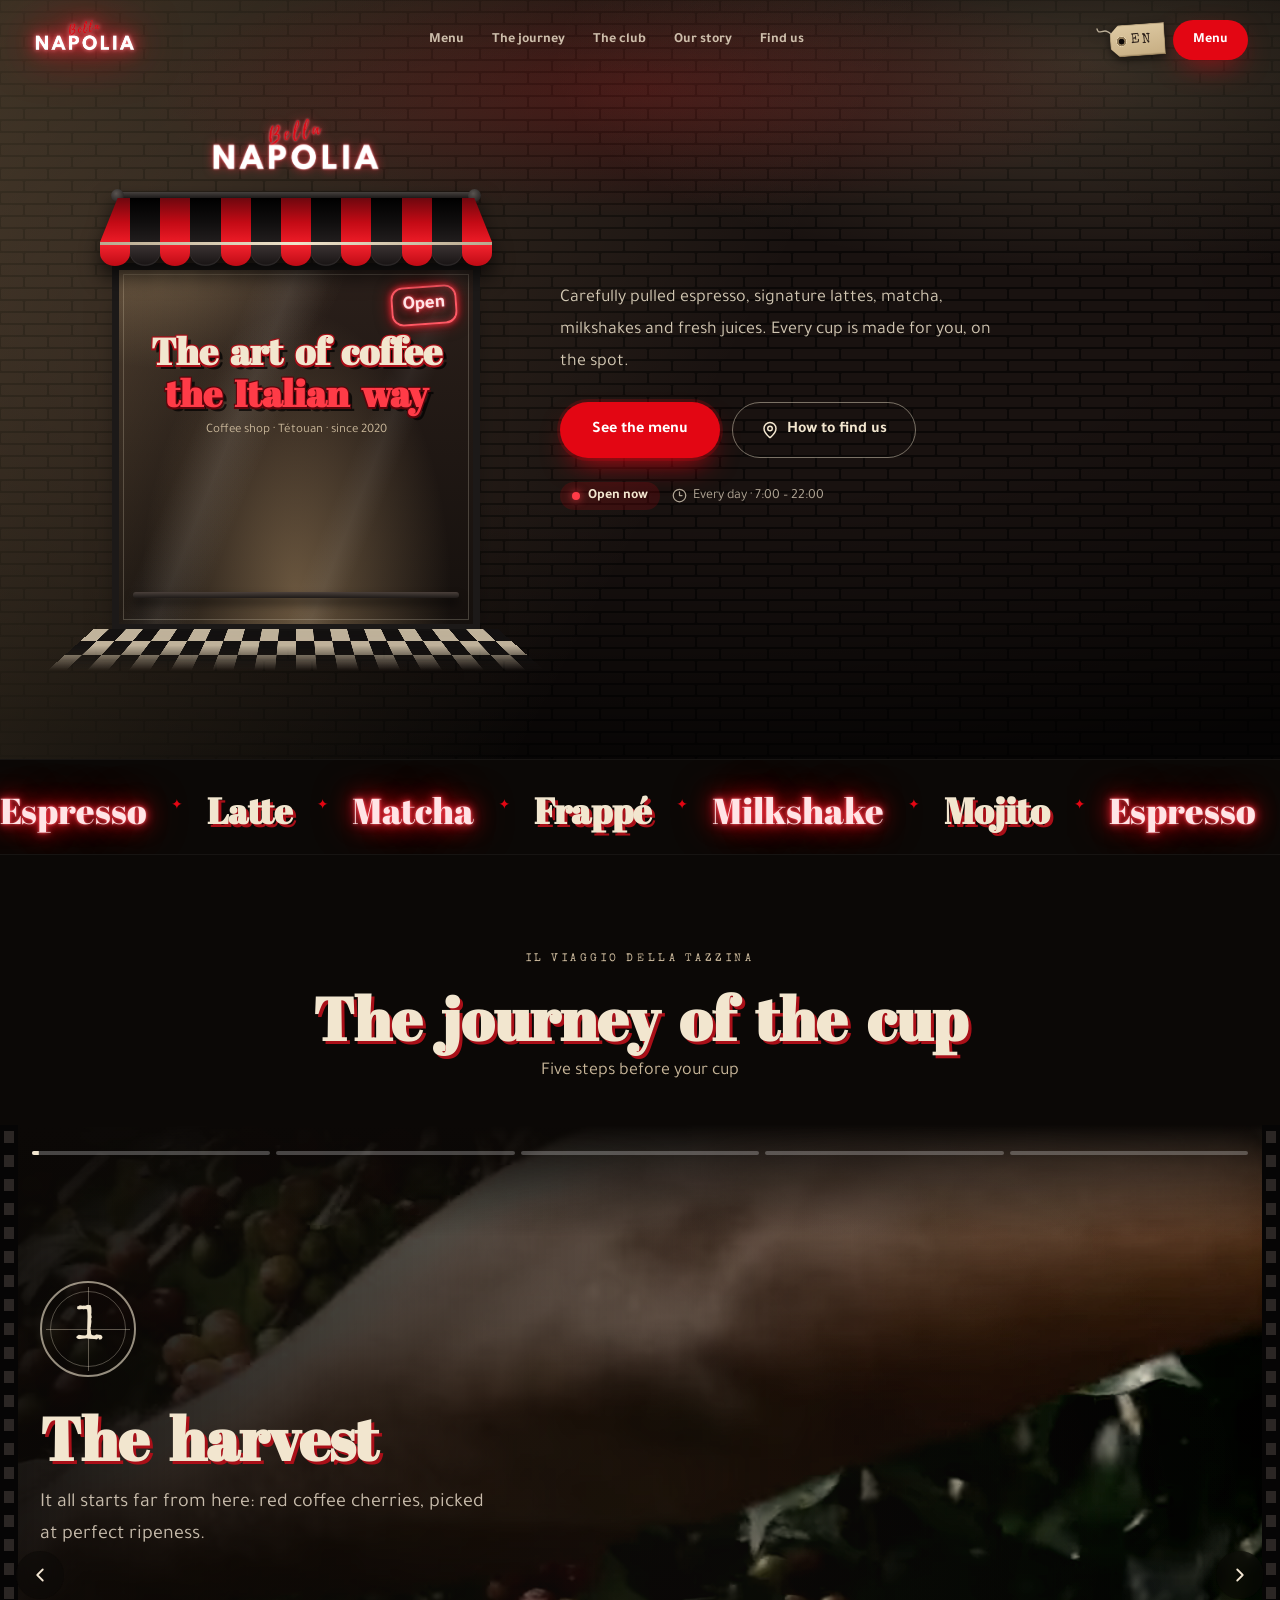
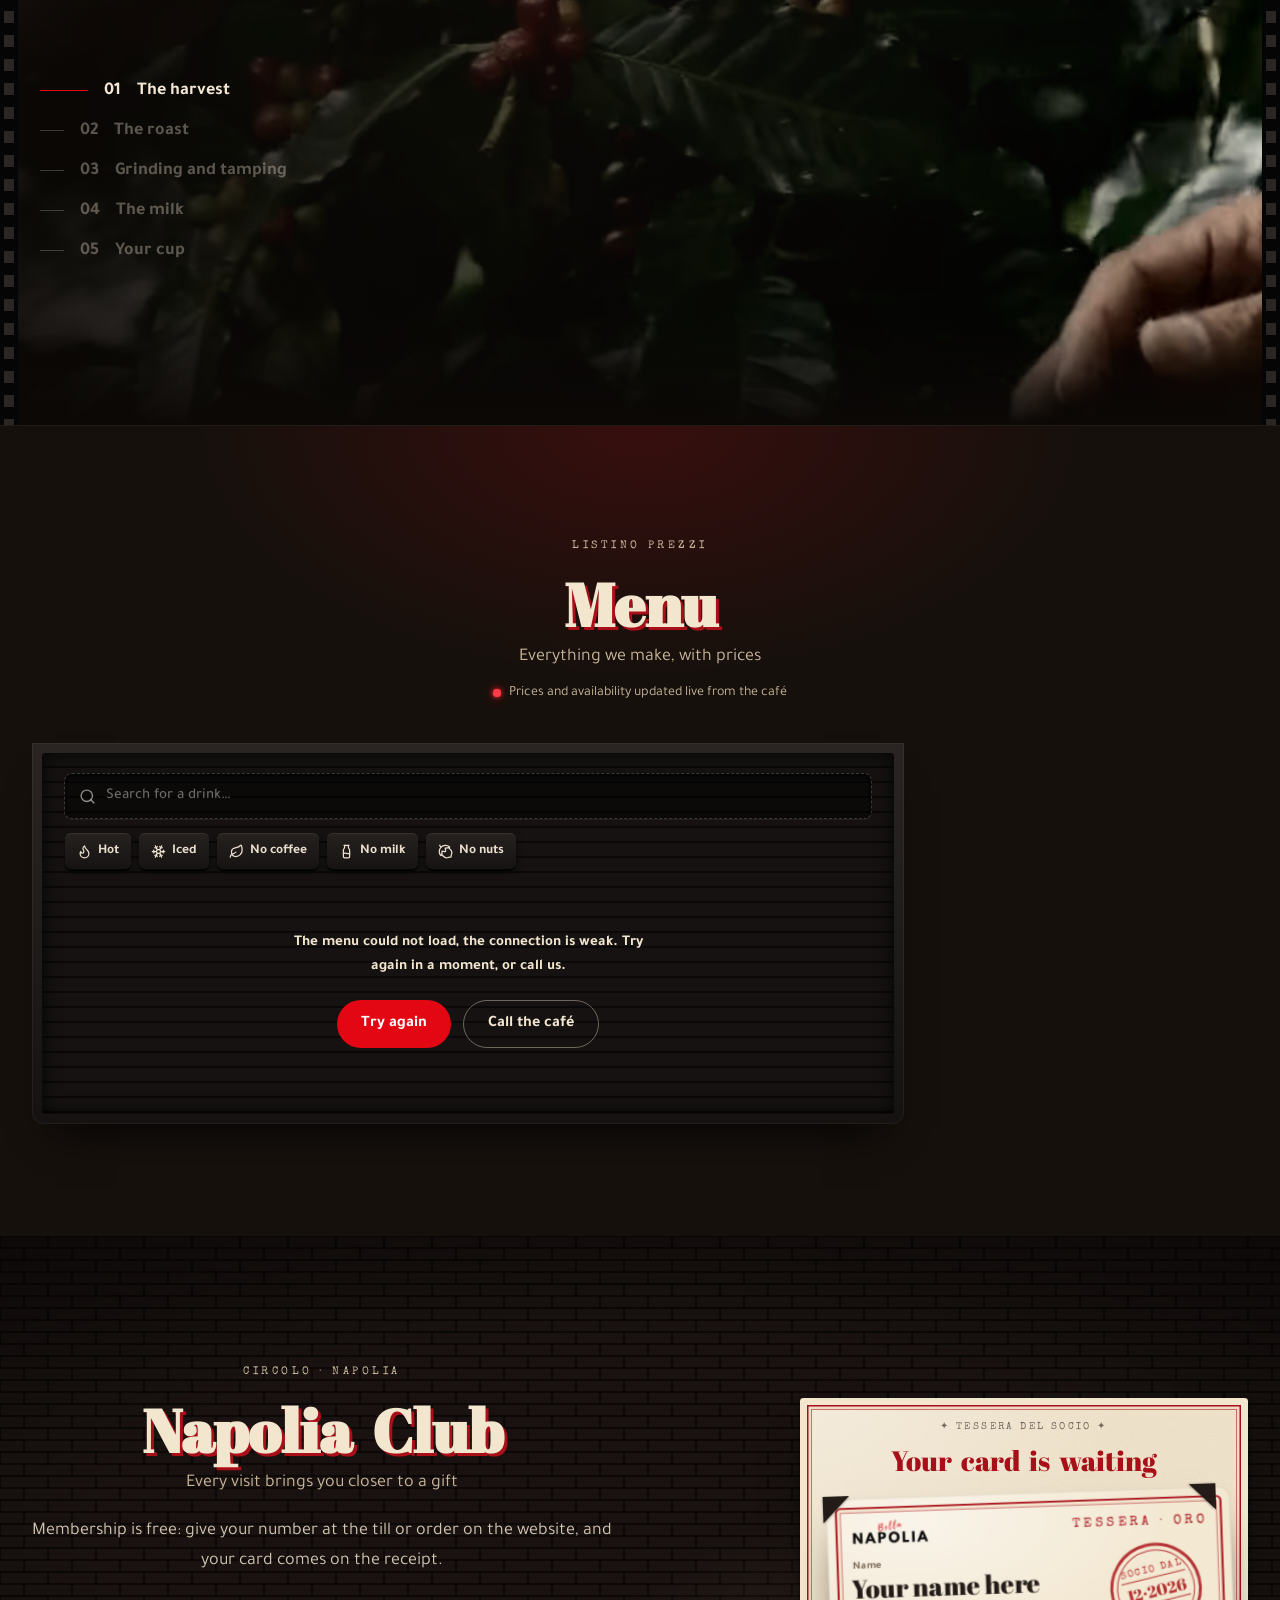
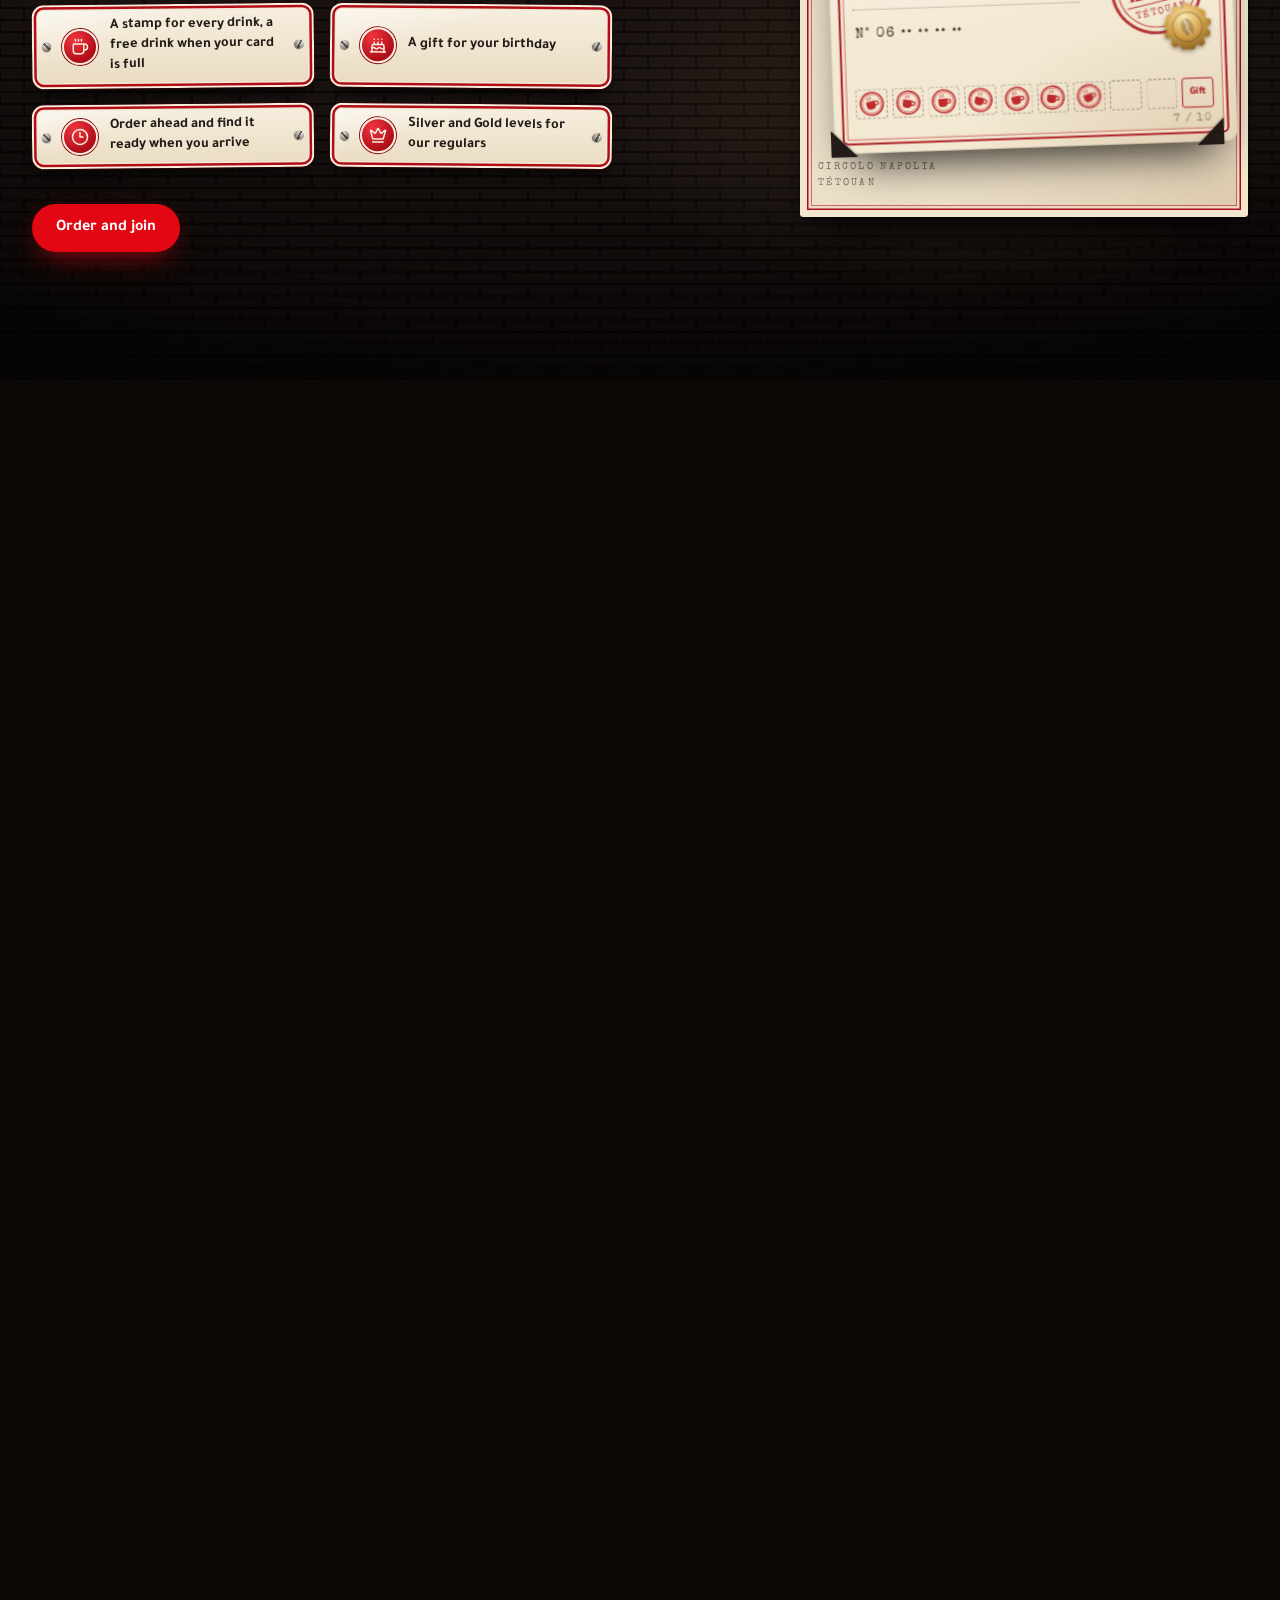
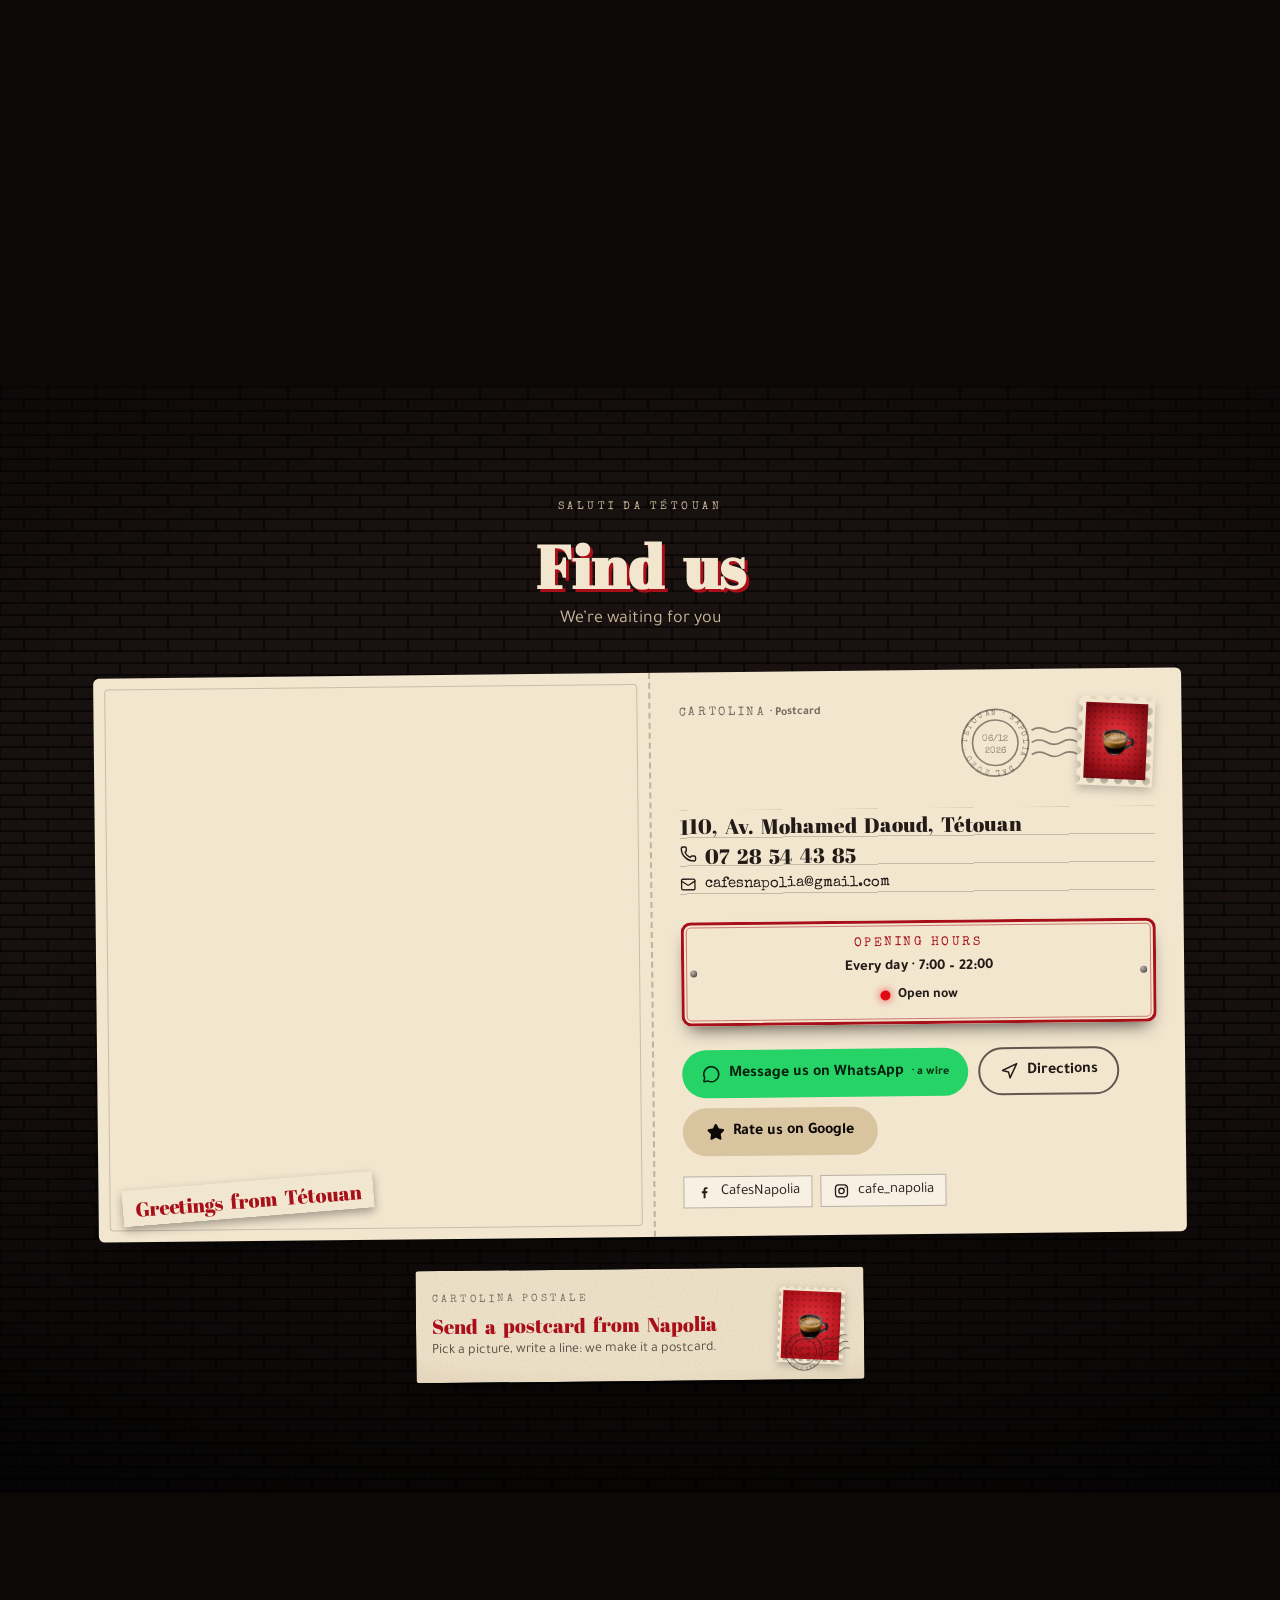
==== commit 432b7490: "Publish website build" ====
--- a/carte/index.html
+++ b/carte/index.html
@@ -75,11 +75,11 @@
         "sameAs": ["https://www.facebook.com/CafesNapolia", "https://www.instagram.com/cafe_napolia/"]
       }
     </script>
-    <script type="module" crossorigin src="/assets/index-BEpkvhs0.js"></script>
-    <link rel="modulepreload" crossorigin href="/assets/i18n-1cpdYBKe.js">
-    <link rel="modulepreload" crossorigin href="/assets/ui-ygH9hG7V.js">
+    <script type="module" crossorigin src="/assets/index-BqCjequv.js"></script>
+    <link rel="modulepreload" crossorigin href="/assets/i18n-DpO4qG71.js">
+    <link rel="modulepreload" crossorigin href="/assets/ui-Rw4GyNk1.js">
     <link rel="modulepreload" crossorigin href="/assets/supabaseConfig-3txsLbbu.js">
-    <link rel="preload" as="style" crossorigin href="/assets/index-BwkHxui6.css" data-css onload="this.onload=null;this.rel='stylesheet'"><noscript><link rel="stylesheet" crossorigin href="/assets/index-BwkHxui6.css"></noscript>
+    <link rel="preload" as="style" crossorigin href="/assets/index-C4WWh37o.css" data-css onload="this.onload=null;this.rel='stylesheet'"><noscript><link rel="stylesheet" crossorigin href="/assets/index-C4WWh37o.css"></noscript>
   </head>
   <body>
     <div id="root">
--- a/assets/index-C4WWh37o.css
+++ b/assets/index-C4WWh37o.css
@@ -0,0 +1 @@
+@font-face{font-family:Montserrat Variable;font-style:normal;font-display:swap;font-weight:100 900;src:url(/assets/montserrat-cyrillic-ext-wght-normal-CO5hGrJv.woff2)format("woff2-variations");unicode-range:U+460-52F,U+1C80-1C8A,U+20B4,U+2DE0-2DFF,U+A640-A69F,U+FE2E-FE2F}@font-face{font-family:Montserrat Variable;font-style:normal;font-display:swap;font-weight:100 900;src:url(/assets/montserrat-cyrillic-wght-normal-EAA9jha_.woff2)format("woff2-variations");unicode-range:U+301,U+400-45F,U+490-491,U+4B0-4B1,U+2116}@font-face{font-family:Montserrat Variable;font-style:normal;font-display:swap;font-weight:100 900;src:url(/assets/montserrat-vietnamese-wght-normal-k7S-YeeD.woff2)format("woff2-variations");unicode-range:U+102-103,U+110-111,U+128-129,U+168-169,U+1A0-1A1,U+1AF-1B0,U+300-301,U+303-304,U+308-309,U+323,U+329,U+1EA0-1EF9,U+20AB}@font-face{font-family:Montserrat Variable;font-style:normal;font-display:swap;font-weight:100 900;src:url(/assets/montserrat-latin-ext-wght-normal-BsZE-iaG.woff2)format("woff2-variations");unicode-range:U+100-2BA,U+2BD-2C5,U+2C7-2CC,U+2CE-2D7,U+2DD-2FF,U+304,U+308,U+329,U+1D00-1DBF,U+1E00-1E9F,U+1EF2-1EFF,U+2020,U+20A0-20AB,U+20AD-20C0,U+2113,U+2C60-2C7F,U+A720-A7FF}@font-face{font-family:Montserrat Variable;font-style:normal;font-display:swap;font-weight:100 900;src:url(/assets/montserrat-latin-wght-normal-l_AIctKy.woff2)format("woff2-variations");unicode-range:U+??,U+131,U+152-153,U+2BB-2BC,U+2C6,U+2DA,U+2DC,U+304,U+308,U+329,U+2000-206F,U+20AC,U+2122,U+2191,U+2193,U+2212,U+2215,U+FEFF,U+FFFD}@font-face{font-family:Tajawal;font-style:normal;font-display:swap;font-weight:400;src:url(/assets/tajawal-arabic-400-normal-CyCXRvzh.woff2)format("woff2"),url(/assets/tajawal-arabic-400-normal-DCQxawbB.woff)format("woff");unicode-range:U+6??,U+750-77F,U+870-88E,U+890-891,U+897-8E1,U+8E3-8FF,U+200C-200E,U+2010-2011,U+204F,U+2E41,U+FB50-FDFF,U+FE70-FE74,U+FE76-FEFC,U+102E0-102FB,U+10E60-10E7E,U+10EC2-10EC4,U+10EFC-10EFF,U+1EE00-1EE03,U+1EE05-1EE1F,U+1EE21-1EE22,U+1EE24,U+1EE27,U+1EE29-1EE32,U+1EE34-1EE37,U+1EE39,U+1EE3B,U+1EE42,U+1EE47,U+1EE49,U+1EE4B,U+1EE4D-1EE4F,U+1EE51-1EE52,U+1EE54,U+1EE57,U+1EE59,U+1EE5B,U+1EE5D,U+1EE5F,U+1EE61-1EE62,U+1EE64,U+1EE67-1EE6A,U+1EE6C-1EE72,U+1EE74-1EE77,U+1EE79-1EE7C,U+1EE7E,U+1EE80-1EE89,U+1EE8B-1EE9B,U+1EEA1-1EEA3,U+1EEA5-1EEA9,U+1EEAB-1EEBB,U+1EEF0-1EEF1}@font-face{font-family:Tajawal;font-style:normal;font-display:swap;font-weight:400;src:url(/assets/tajawal-latin-400-normal-BVNSOH3d.woff2)format("woff2"),url(/assets/tajawal-latin-400-normal-BdYcZznU.woff)format("woff");unicode-range:U+??,U+131,U+152-153,U+2BB-2BC,U+2C6,U+2DA,U+2DC,U+304,U+308,U+329,U+2000-206F,U+20AC,U+2122,U+2191,U+2193,U+2212,U+2215,U+FEFF,U+FFFD}@font-face{font-family:Tajawal;font-style:normal;font-display:swap;font-weight:500;src:url(/assets/tajawal-arabic-500-normal-BZ8ojJNu.woff2)format("woff2"),url(/assets/tajawal-arabic-500-normal-CbVEaYEW.woff)format("woff");unicode-range:U+6??,U+750-77F,U+870-88E,U+890-891,U+897-8E1,U+8E3-8FF,U+200C-200E,U+2010-2011,U+204F,U+2E41,U+FB50-FDFF,U+FE70-FE74,U+FE76-FEFC,U+102E0-102FB,U+10E60-10E7E,U+10EC2-10EC4,U+10EFC-10EFF,U+1EE00-1EE03,U+1EE05-1EE1F,U+1EE21-1EE22,U+1EE24,U+1EE27,U+1EE29-1EE32,U+1EE34-1EE37,U+1EE39,U+1EE3B,U+1EE42,U+1EE47,U+1EE49,U+1EE4B,U+1EE4D-1EE4F,U+1EE51-1EE52,U+1EE54,U+1EE57,U+1EE59,U+1EE5B,U+1EE5D,U+1EE5F,U+1EE61-1EE62,U+1EE64,U+1EE67-1EE6A,U+1EE6C-1EE72,U+1EE74-1EE77,U+1EE79-1EE7C,U+1EE7E,U+1EE80-1EE89,U+1EE8B-1EE9B,U+1EEA1-1EEA3,U+1EEA5-1EEA9,U+1EEAB-1EEBB,U+1EEF0-1EEF1}@font-face{font-family:Tajawal;font-style:normal;font-display:swap;font-weight:500;src:url(/assets/tajawal-latin-500-normal-CoYeBiSI.woff2)format("woff2"),url(/assets/tajawal-latin-500-normal-DU9v6xgj.woff)format("woff");unicode-range:U+??,U+131,U+152-153,U+2BB-2BC,U+2C6,U+2DA,U+2DC,U+304,U+308,U+329,U+2000-206F,U+20AC,U+2122,U+2191,U+2193,U+2212,U+2215,U+FEFF,U+FFFD}@font-face{font-family:Tajawal;font-style:normal;font-display:swap;font-weight:700;src:url(/assets/tajawal-arabic-700-normal-D2-eand5.woff2)format("woff2"),url(/assets/tajawal-arabic-700-normal-9L7Zusdl.woff)format("woff");unicode-range:U+6??,U+750-77F,U+870-88E,U+890-891,U+897-8E1,U+8E3-8FF,U+200C-200E,U+2010-2011,U+204F,U+2E41,U+FB50-FDFF,U+FE70-FE74,U+FE76-FEFC,U+102E0-102FB,U+10E60-10E7E,U+10EC2-10EC4,U+10EFC-10EFF,U+1EE00-1EE03,U+1EE05-1EE1F,U+1EE21-1EE22,U+1EE24,U+1EE27,U+1EE29-1EE32,U+1EE34-1EE37,U+1EE39,U+1EE3B,U+1EE42,U+1EE47,U+1EE49,U+1EE4B,U+1EE4D-1EE4F,U+1EE51-1EE52,U+1EE54,U+1EE57,U+1EE59,U+1EE5B,U+1EE5D,U+1EE5F,U+1EE61-1EE62,U+1EE64,U+1EE67-1EE6A,U+1EE6C-1EE72,U+1EE74-1EE77,U+1EE79-1EE7C,U+1EE7E,U+1EE80-1EE89,U+1EE8B-1EE9B,U+1EEA1-1EEA3,U+1EEA5-1EEA9,U+1EEAB-1EEBB,U+1EEF0-1EEF1}@font-face{font-family:Tajawal;font-style:normal;font-display:swap;font-weight:700;src:url(/assets/tajawal-latin-700-normal-BypgxfGb.woff2)format("woff2"),url(/assets/tajawal-latin-700-normal-CV3bxpHe.woff)format("woff");unicode-range:U+??,U+131,U+152-153,U+2BB-2BC,U+2C6,U+2DA,U+2DC,U+304,U+308,U+329,U+2000-206F,U+20AC,U+2122,U+2191,U+2193,U+2212,U+2215,U+FEFF,U+FFFD}@font-face{font-family:Tajawal;font-style:normal;font-display:swap;font-weight:800;src:url(/assets/tajawal-arabic-800-normal-TQp-UTiE.woff2)format("woff2"),url(/assets/tajawal-arabic-800-normal-Bp_4IW2m.woff)format("woff");unicode-range:U+6??,U+750-77F,U+870-88E,U+890-891,U+897-8E1,U+8E3-8FF,U+200C-200E,U+2010-2011,U+204F,U+2E41,U+FB50-FDFF,U+FE70-FE74,U+FE76-FEFC,U+102E0-102FB,U+10E60-10E7E,U+10EC2-10EC4,U+10EFC-10EFF,U+1EE00-1EE03,U+1EE05-1EE1F,U+1EE21-1EE22,U+1EE24,U+1EE27,U+1EE29-1EE32,U+1EE34-1EE37,U+1EE39,U+1EE3B,U+1EE42,U+1EE47,U+1EE49,U+1EE4B,U+1EE4D-1EE4F,U+1EE51-1EE52,U+1EE54,U+1EE57,U+1EE59,U+1EE5B,U+1EE5D,U+1EE5F,U+1EE61-1EE62,U+1EE64,U+1EE67-1EE6A,U+1EE6C-1EE72,U+1EE74-1EE77,U+1EE79-1EE7C,U+1EE7E,U+1EE80-1EE89,U+1EE8B-1EE9B,U+1EEA1-1EEA3,U+1EEA5-1EEA9,U+1EEAB-1EEBB,U+1EEF0-1EEF1}@font-face{font-family:Tajawal;font-style:normal;font-display:swap;font-weight:800;src:url(/assets/tajawal-latin-800-normal-CmI34b-g.woff2)format("woff2"),url(/assets/tajawal-latin-800-normal-Dm5jVIIh.woff)format("woff");unicode-range:U+??,U+131,U+152-153,U+2BB-2BC,U+2C6,U+2DA,U+2DC,U+304,U+308,U+329,U+2000-206F,U+20AC,U+2122,U+2191,U+2193,U+2212,U+2215,U+FEFF,U+FFFD}@font-face{font-family:Aref Ruqaa;font-style:normal;font-display:swap;font-weight:700;src:url(/assets/aref-ruqaa-arabic-700-normal-D30apH1C.woff2)format("woff2"),url(/assets/aref-ruqaa-arabic-700-normal-DLleZ2O-.woff)format("woff")}@font-face{font-family:Abril Fatface;font-style:normal;font-display:swap;font-weight:400;src:url(/assets/abril-fatface-latin-400-normal-utNZUC9m.woff2)format("woff2"),url(/assets/abril-fatface-latin-400-normal-CSRW-xuf.woff)format("woff")}@font-face{font-family:Special Elite;font-style:normal;font-display:swap;font-weight:400;src:url(/assets/special-elite-latin-400-normal-YjDd9tmf.woff2)format("woff2"),url(/assets/special-elite-latin-400-normal-BtSRmyJ6.woff)format("woff")}@layer properties{@supports (((-webkit-hyphens:none)) and (not (margin-trim:inline))) or ((-moz-orient:inline) and (not (color:rgb(from red r g b)))){*,:before,:after,::backdrop{--tw-translate-x:0;--tw-translate-y:0;--tw-translate-z:0;--tw-scale-x:1;--tw-scale-y:1;--tw-scale-z:1;--tw-rotate-x:initial;--tw-rotate-y:initial;--tw-rotate-z:initial;--tw-skew-x:initial;--tw-skew-y:initial;--tw-pan-x:initial;--tw-pan-y:initial;--tw-pinch-zoom:initial;--tw-scroll-snap-strictness:proximity;--tw-space-y-reverse:0;--tw-divide-y-reverse:0;--tw-border-style:solid;--tw-gradient-position:initial;--tw-gradient-from:#0000;--tw-gradient-via:#0000;--tw-gradient-to:#0000;--tw-gradient-stops:initial;--tw-gradient-via-stops:initial;--tw-gradient-from-position:0%;--tw-gradient-via-position:50%;--tw-gradient-to-position:100%;--tw-leading:initial;--tw-font-weight:initial;--tw-tracking:initial;--tw-ordinal:initial;--tw-slashed-zero:initial;--tw-numeric-figure:initial;--tw-numeric-spacing:initial;--tw-numeric-fraction:initial;--tw-shadow:0 0 #0000;--tw-shadow-color:initial;--tw-shadow-alpha:100%;--tw-inset-shadow:0 0 #0000;--tw-inset-shadow-color:initial;--tw-inset-shadow-alpha:100%;--tw-ring-color:initial;--tw-ring-shadow:0 0 #0000;--tw-inset-ring-color:initial;--tw-inset-ring-shadow:0 0 #0000;--tw-ring-inset:initial;--tw-ring-offset-width:0px;--tw-ring-offset-color:#fff;--tw-ring-offset-shadow:0 0 #0000;--tw-blur:initial;--tw-brightness:initial;--tw-contrast:initial;--tw-grayscale:initial;--tw-hue-rotate:initial;--tw-invert:initial;--tw-opacity:initial;--tw-saturate:initial;--tw-sepia:initial;--tw-drop-shadow:initial;--tw-drop-shadow-color:initial;--tw-drop-shadow-alpha:100%;--tw-drop-shadow-size:initial;--tw-backdrop-blur:initial;--tw-backdrop-brightness:initial;--tw-backdrop-contrast:initial;--tw-backdrop-grayscale:initial;--tw-backdrop-hue-rotate:initial;--tw-backdrop-invert:initial;--tw-backdrop-opacity:initial;--tw-backdrop-saturate:initial;--tw-backdrop-sepia:initial;--tw-duration:initial;--tw-ease:initial}}}@layer theme{:root,:host{--font-sans:-apple-system, BlinkMacSystemFont, "Segoe UI", Roboto, "Helvetica Neue", "Noto Sans", Arial, sans-serif, "Apple Color Emoji", "Segoe UI Emoji", "Segoe UI Symbol", "Noto Color Emoji";--font-mono:ui-monospace, SFMono-Regular, Menlo, Monaco, Consolas, "Liberation Mono", "Courier New", monospace;--color-black:#000;--color-white:#fff;--spacing:.25rem;--container-xs:20rem;--container-sm:24rem;--container-md:28rem;--container-lg:32rem;--container-xl:36rem;--container-2xl:42rem;--container-4xl:56rem;--container-6xl:72rem;--container-7xl:80rem;--text-xs:.75rem;--text-xs--line-height:calc(1 / .75);--text-sm:.875rem;--text-sm--line-height:calc(1.25 / .875);--text-base:1rem;--text-base--line-height:calc(1.5 / 1);--text-lg:1.125rem;--text-lg--line-height:calc(1.75 / 1.125);--text-xl:1.25rem;--text-xl--line-height:calc(1.75 / 1.25);--text-2xl:1.5rem;--text-2xl--line-height:calc(2 / 1.5);--text-3xl:1.875rem;--text-3xl--line-height:calc(2.25 / 1.875);--text-4xl:2.25rem;--text-4xl--line-height:calc(2.5 / 2.25);--text-5xl:3rem;--text-5xl--line-height:1;--text-6xl:3.75rem;--text-6xl--line-height:1;--font-weight-normal:400;--font-weight-semibold:600;--font-weight-bold:700;--font-weight-extrabold:800;--tracking-tight:-.025em;--tracking-normal:0em;--leading-tight:1.25;--leading-snug:1.375;--leading-relaxed:1.625;--radius-sm:.25rem;--radius-md:.375rem;--radius-lg:.5rem;--radius-xl:.75rem;--radius-2xl:1rem;--ease-in:cubic-bezier(.4, 0, 1, 1);--ease-out:cubic-bezier(0, 0, .2, 1);--animate-spin:spin 1s linear infinite;--animate-pulse:pulse 2s cubic-bezier(.4, 0, .6, 1) infinite;--blur-sm:8px;--blur-xl:24px;--default-transition-duration:.15s;--default-transition-timing-function:cubic-bezier(.4, 0, .2, 1);--default-font-family:var(--font-sans);--default-mono-font-family:var(--font-mono);--color-night:#0b0806;--color-roast:#16100c;--color-bean:#24180f;--color-crema:#f3e6d3;--color-mute:#a8988a;--color-brand:#e30613;--color-brand-2:#ff3b45;--color-gold:#d9c4a0;--color-paper:#f2e6cf;--color-paper-2:#c9b79a;--color-ink:#231b17;--color-neon:#ff3b47;--font-display:"Montserrat Variable", "Tajawal", system-ui, sans-serif;--font-body:"Tajawal", "Montserrat Variable", system-ui, sans-serif;--font-sign:"Aref Ruqaa", "Abril Fatface", "Tajawal", serif;--font-price:"Abril Fatface", "Montserrat Variable", serif;--font-type:"Special Elite", ui-monospace, monospace}}@layer base{*,:after,:before,::backdrop{box-sizing:border-box;border:0 solid;margin:0;padding:0}::file-selector-button{box-sizing:border-box;border:0 solid;margin:0;padding:0}html,:host{-webkit-text-size-adjust:100%;tab-size:4;line-height:1.5;font-family:var(--default-font-family,-apple-system, BlinkMacSystemFont, "Segoe UI", Roboto, "Helvetica Neue", "Noto Sans", Arial, sans-serif, "Apple Color Emoji", "Segoe UI Emoji", "Segoe UI Symbol", "Noto Color Emoji");font-feature-settings:var(--default-font-feature-settings,normal);font-variation-settings:var(--default-font-variation-settings,normal);-webkit-tap-highlight-color:transparent}hr{height:0;color:inherit;border-top-width:1px}abbr:where([title]){-webkit-text-decoration:underline dotted;text-decoration:underline dotted}h1,h2,h3,h4,h5,h6{font-size:inherit;font-weight:inherit}a{color:inherit;-webkit-text-decoration:inherit;-webkit-text-decoration:inherit;-webkit-text-decoration:inherit;-webkit-text-decoration:inherit;text-decoration:inherit}b,strong{font-weight:bolder}code,kbd,samp,pre{font-family:var(--default-mono-font-family,ui-monospace, SFMono-Regular, Menlo, Monaco, Consolas, "Liberation Mono", "Courier New", monospace);font-feature-settings:var(--default-mono-font-feature-settings,normal);font-variation-settings:var(--default-mono-font-variation-settings,normal);font-size:1em}small{font-size:80%}sub,sup{vertical-align:baseline;font-size:75%;line-height:0;position:relative}sub{bottom:-.25em}sup{top:-.5em}table{text-indent:0;border-color:inherit;border-collapse:collapse}:-moz-focusring:where(:not(iframe)){outline:auto}progress{vertical-align:baseline}summary{display:list-item}ol,ul,menu{list-style:none}img,svg,video,canvas,audio,iframe,embed,object{vertical-align:middle;display:block}img,video{max-width:100%;height:auto}button,input,select,optgroup,textarea{font:inherit;font-feature-settings:inherit;font-variation-settings:inherit;letter-spacing:inherit;color:inherit;opacity:1;background-color:#0000;border-radius:0}::file-selector-button{font:inherit;font-feature-settings:inherit;font-variation-settings:inherit;letter-spacing:inherit;color:inherit;opacity:1;background-color:#0000;border-radius:0}:where(select:is([multiple],[size])) optgroup{font-weight:bolder}:where(select:is([multiple],[size])) optgroup option{padding-inline-start:20px}::file-selector-button{margin-inline-end:4px}::placeholder{opacity:1}@supports (not ((-webkit-appearance:-apple-pay-button))) or (contain-intrinsic-size:1px){::placeholder{color:currentColor}@supports (color:color-mix(in lab, red, red)){::placeholder{color:color-mix(in oklab, currentcolor 50%, transparent)}}}textarea{resize:vertical}::-webkit-search-decoration{-webkit-appearance:none}::-webkit-date-and-time-value{min-height:1lh;text-align:inherit}::-webkit-datetime-edit{display:inline-flex}::-webkit-datetime-edit-fields-wrapper{padding:0}::-webkit-datetime-edit{padding-block:0}::-webkit-datetime-edit-year-field{padding-block:0}::-webkit-datetime-edit-month-field{padding-block:0}::-webkit-datetime-edit-day-field{padding-block:0}::-webkit-datetime-edit-hour-field{padding-block:0}::-webkit-datetime-edit-minute-field{padding-block:0}::-webkit-datetime-edit-second-field{padding-block:0}::-webkit-datetime-edit-millisecond-field{padding-block:0}::-webkit-datetime-edit-meridiem-field{padding-block:0}::-webkit-calendar-picker-indicator{line-height:1}:-moz-ui-invalid{box-shadow:none}button,input:where([type=button],[type=reset],[type=submit]){appearance:button}::file-selector-button{appearance:button}::-webkit-inner-spin-button{height:auto}::-webkit-outer-spin-button{height:auto}[hidden]:where(:not([hidden=until-found])){display:none!important}button:not(:disabled),[role=button]:not([aria-disabled=true]){cursor:pointer}}@layer components{.brick{background-color:#0b0807;background-image:url("data:image/svg+xml,%3Csvg xmlns='http://www.w3.org/2000/svg' width='48' height='24'%3E%3Crect width='48' height='24' fill='%230B0807'/%3E%3Cg fill='%23191210'%3E%3Crect x='1' y='1' width='46' height='10' rx='1.5'/%3E%3Crect x='-23' y='13' width='46' height='10' rx='1.5'/%3E%3Crect x='25' y='13' width='46' height='10' rx='1.5'/%3E%3C/g%3E%3C/svg%3E");background-size:48px 24px}.vignette:before{content:"";pointer-events:none;background:radial-gradient(120% 75% at 50% 40%,#0000 35%,#000000c7 85%);position:absolute;inset:0}.sign-title{font-family:var(--font-sign);color:var(--color-paper);text-shadow:3px 3px #a90f18;font-weight:700}.neon-text{color:#ffe4e6;text-shadow:0 0 3px #ff5a66,0 0 10px #ff2d3d,0 0 22px #e30613,0 0 40px #e3061399}.neon-tube{color:#ffe4e6;text-shadow:0 0 3px #ff5a66,0 0 9px #ff2d3d,0 0 18px #e30613;border:2px solid #ff5a66;border-radius:12px;display:inline-block;box-shadow:0 0 6px #ff2d3d,0 0 16px #e306138c,inset 0 0 7px #ff2d3d80}.neon-tube.is-off{color:#6f6461;text-shadow:none;box-shadow:none;border-color:#5a4f4c}.neon-logo{filter:drop-shadow(0 0 2px #ff8088)drop-shadow(0 0 8px #ff2d3df2)drop-shadow(0 0 22px #e30613b3)}.neon-logo.is-off{filter:brightness(.42)saturate(.3)contrast(1.1)}@keyframes neon-on{0%{opacity:.12}7%{opacity:1}10%{opacity:.25}17%{opacity:1}20%{opacity:.45}30%,to{opacity:1}}.neon-on{animation:1.5s ease-out both neon-on}.awning{z-index:6;filter:drop-shadow(0 12px 10px #000000b3);position:relative}.awning-rod{background:linear-gradient(#45403d,#161414);border-radius:4px;height:7px;margin:0 4%;position:relative;box-shadow:0 2px 4px #000000b3}.awning-rod:before,.awning-rod:after{content:"";background:radial-gradient(circle at 40% 35%,#5a5450,#171515);border-radius:50%;width:13px;height:13px;position:absolute;top:-3px}.awning-rod:before{left:-5px}.awning-rod:after{right:-5px}.awning-slope{clip-path:polygon(4.5% 0,95.5% 0,100% 100%,0 100%);height:44px;margin-top:-1px;display:flex;position:relative}.awning-slope i,.awning-flaps i{flex:1}.awning-slope i.r{background:linear-gradient(#6e070e,#c30a15 55%,#ec1b26)}.awning-slope i.b{background:linear-gradient(#000,#100e0e 55%,#211d1d)}.awning-slope.is-lit:after{content:"";mix-blend-mode:screen;background:radial-gradient(48% 120% at 50% -20%,#ff46506b,#0000 70%);position:absolute;inset:0}.awning-pipe{background:linear-gradient(90deg,#b9aa90,#efe3cb 50%,#b9aa90);height:3px}.awning-flaps{height:21px;display:flex}.awning-flaps i{border-radius:0 0 50% 50%/0 0 62% 62%}.awning-flaps i.r{background:linear-gradient(#f2232e,#be0a14)}.awning-flaps i.b{background:linear-gradient(#3a3232,#171313);box-shadow:inset 0 -1.5px #ffffff12}.shop-window{outline-offset:-12px;background:radial-gradient(at 50% 92%,#ffc48252,#0000 62%),linear-gradient(#1a1311,#0e0a09);border:7px solid #1c1918;outline:1px solid #f2e6cf38;position:relative;overflow:hidden;box-shadow:0 20px 30px -16px #000000e6}.shop-window:after{content:"";pointer-events:none;background:linear-gradient(112deg,#0000 28%,#ffffff14 36%,#0000 44% 62%,#ffffff0d 67%,#0000 72%);position:absolute;inset:0}.brick.is-day{background-color:#1d1512}.is-day .sun-wall{pointer-events:none;background:linear-gradient(118deg,#ffd69633,#0000 55%),radial-gradient(60% 40% at 85% 8%,#ffe1aa29,#0000 70%);position:absolute;inset:0}.is-day .neon-logo:not(.is-off){filter:drop-shadow(0 0 1px #ff8088)drop-shadow(0 0 5px #ff2d3d8c)}.is-day .shop-window{background:radial-gradient(at 50% 92%,#ffd2965c,#0000 62%),linear-gradient(#2a1f1a,#15100d)}.is-day .sun{pointer-events:none;background:linear-gradient(115deg,#ffd69629,#0000 45%),radial-gradient(70% 40% at 15% 0,#ffdca02e,#0000 70%);position:absolute;inset:0}.painted{font-family:var(--font-sign);color:var(--color-paper);text-shadow:1.5px 1.5px #a90f18,-1px -1px #a90f18,1.5px -1px #a90f18,-1px 1.5px #a90f18,4px 4px #000000b3;font-weight:700}.painted-red{color:#ff3b47;text-shadow:1.5px 1.5px #5c060c,-1px -1px #5c060c,1.5px -1px #5c060c,-1px 1.5px #5c060c,4px 4px #000000b3}.shelf{background:linear-gradient(#4a403b,#1e1a18);border-radius:3px;height:6px;box-shadow:0 6px 10px #0009}.shutter{z-index:8;background:linear-gradient(#0000004d,#0000 25%,#00000059),repeating-linear-gradient(#76706b 0 9px,#45403d 9px 11px,#8e8782 11px 12px);position:absolute;inset:0}.shutter:after{content:"";background:linear-gradient(#24211f,#5a5450);border-radius:5px;width:74px;height:9px;margin-left:-37px;position:absolute;bottom:16px;left:50%;box-shadow:0 2px 3px #00000080}.rain-glass{z-index:9;pointer-events:none;opacity:.9;background-image:radial-gradient(circle at 38% 34%,#ffffffd9 0 .7px,#ffffff24 1.3px,#0000004d 2.3px,#0000 3px),radial-gradient(circle at 38% 34%,#ffffffbf 0 1px,#ffffff1f 2px,#00000052 3.6px,#0000 4.4px),radial-gradient(circle at 38% 34%,#fff9 0 .5px,#ffffff1a 1px,#00000038 1.7px,#0000 2.2px),radial-gradient(circle at 38% 34%,#ffffffb3 0 .6px,#ffffff1f 1.2px,#00000040 2px,#0000 2.6px),radial-gradient(circle at 38% 34%,#fffc 0 1.4px,#ffffff1f 2.6px,#00000057 4.4px,#0000 5.4px);background-position:7px 11px,53px 41px,19px 29px,31px 3px,90px 70px;background-size:61px 73px,107px 97px,37px 47px,83px 59px,131px 113px;position:absolute;inset:0}.rain-glass:after{content:"";background:repeating-linear-gradient(90deg,#0000 0 47px,#ffffff21 47px 48.4px,#0000 48.4px 121px),repeating-linear-gradient(90deg,#0000 0 88px,#ffffff17 88px 89px,#0000 89px 173px);position:absolute;inset:0;-webkit-mask:repeating-linear-gradient(#0000 0 30px,#000 70px,#0000 118px);mask:repeating-linear-gradient(#0000 0 30px,#000 70px,#0000 118px)}@keyframes rain-fall{0%{transform:translate(0)}to{transform:translate(-40px,220px)}}.rain-street{pointer-events:none;position:absolute;inset:0;overflow:hidden}.rain-street:before{content:"";will-change:transform;background:repeating-linear-gradient(104deg,#0000 0 17px,#cdd7eb13 17px 18px,#0000 18px 39px) 0 0/120px 220px;animation:.7s linear infinite rain-fall;position:absolute;inset:-220px -40px 0 0}.wet-floor{pointer-events:none;background:radial-gradient(46% 85% at 50% 0,#ff2d3d6b,#0000 72%),linear-gradient(#ffffff0f,#0000);height:50px;margin-top:-50px;position:relative}@keyframes steam-rise{0%{opacity:0;transform:translateY(6px)scaleX(.8)}25%{opacity:.75}to{opacity:0;transform:translateY(-34px)scaleX(1.4)}}.steam{pointer-events:none;gap:5px;display:flex;position:absolute}.steam i{filter:blur(3px);background:radial-gradient(#ffffffb8,#0000 70%);border-radius:50%;width:11px;height:30px;animation:3.2s ease-out infinite steam-rise;display:block}.steam i:nth-child(2){animation-delay:1.1s}.steam i:nth-child(3){animation-delay:2.2s}.checker{background:conic-gradient(#d6c7ad 0 25%, #121010 0 50%, #d6c7ad 0 75%, #121010 0) 50% 0 / 14px 14px;opacity:.85}.checker-floor{background:conic-gradient(#d6c7ad 0 25%, #121010 0 50%, #d6c7ad 0 75%, #121010 0) 50% 0 / 34px 34px;transform-origin:top;opacity:.88;height:50px;transform:perspective(200px)rotateX(48deg);-webkit-mask:linear-gradient(#000 45%,#0000);mask:linear-gradient(#000 45%,#0000)}.paper{color:#231b17;background:#f2e6cf}.paper-note{color:#2b1f19;background:#f3ebda;position:relative;box-shadow:0 12px 20px #00000080}.paper-note:before,.paper-note:after{content:"";background:#e8ddc0d1;width:64px;height:22px;position:absolute;top:-9px;box-shadow:0 1px 2px #00000040}.paper-note:before{left:-16px;transform:rotate(-30deg)}.paper-note:after{right:-16px;transform:rotate(30deg)}.perforated{background:radial-gradient(circle at 7px 7px,#0000 3.6px,#f2e6cf 4.2px) -7px -7px/14px 14px;padding:7px}.torn-bottom{-webkit-mask:conic-gradient(from -45deg at bottom,#0000,#000 1deg 89deg,#0000 90deg) bottom/14px 51% repeat-x,linear-gradient(#000 0 0) top/100% 50% no-repeat;mask:conic-gradient(from -45deg at bottom,#0000,#000 1deg 89deg,#0000 90deg) bottom/14px 51% repeat-x,linear-gradient(#000 0 0) top/100% 50% no-repeat}.notched{-webkit-mask:radial-gradient(7px at 0,#0000 96%,#000) 0/51% 100% no-repeat,radial-gradient(7px at 100%,#0000 96%,#000) 100%/51% 100% no-repeat;mask:radial-gradient(7px at 0,#0000 96%,#000) 0/51% 100% no-repeat,radial-gradient(7px at 100%,#0000 96%,#000) 100%/51% 100% no-repeat}.felt{background:repeating-linear-gradient(#151211 0 13px,#0a0808 13px 15px);box-shadow:inset 0 0 18px #000c}.stamp-flip{transform-style:preserve-3d;transition:transform .45s cubic-bezier(.22,1,.36,1);position:relative}.stamp-flip.is-turned{transform:rotateY(180deg)}.stamp-front,.stamp-back{backface-visibility:hidden;filter:drop-shadow(0 10px 10px #0000008c)}.stamp-back{position:absolute;inset:0;transform:rotateY(180deg)}.stamp-pic{background:radial-gradient(circle at 50% 45%,#f0363f,#a90f18 75%);box-shadow:inset 0 0 28px #00000073}.stamp-pic:before{content:"";background:radial-gradient(#00000038 1px,#0000 1.4px) 0 0/6px 6px;position:absolute;inset:0}.postcard-lines{background-image:repeating-linear-gradient(#0000 0 27px,#231b1738 27px 28px)}.old-photo{background:#efe6d3;padding:8px 8px 10px;position:relative;box-shadow:0 8px 14px #0009}.old-photo img{aspect-ratio:1;object-fit:cover;filter:sepia(.78)contrast(1.06)brightness(.94)saturate(.9);width:100%;display:block}.old-photo:before,.old-photo:after{content:"";background:linear-gradient(135deg,#1c1614f5 50%,#0000 50%);width:22px;height:22px;position:absolute}.old-photo:before{top:-3px;left:-3px}.old-photo:after{bottom:-3px;right:-3px;transform:rotate(180deg)}.album-page{background:radial-gradient(120% 90% at 50% 40%,#211b19,#141110);box-shadow:inset 0 0 0 1px #ffffff0a,inset 0 0 40px #000c,0 20px 30px -16px #000000e6}.enamel{color:#231b17;background:#f2e6cf;border-radius:10px;position:relative;box-shadow:inset 0 0 0 3px #a90f18,inset 0 0 0 5px #f2e6cf,inset 0 0 0 6px #a90f1880,0 10px 18px -8px #000000b3}.enamel:before,.enamel:after{content:"";background:radial-gradient(circle at 35% 30%,#b9b2aa,#3a3532);border-radius:50%;width:7px;height:7px;margin-top:-3.5px;position:absolute;top:50%}.enamel:before{left:9px}.enamel:after{right:9px}.film-holes:before,.film-holes:after{content:"";z-index:4;pointer-events:none;background:#060505 linear-gradient(#0000 0 6px,#2b2624 6px 18px,#0000 18px) 4px 0/10px 24px repeat-y;width:18px;position:absolute;top:0;bottom:0}.film-holes:before{left:0}.film-holes:after{right:0}.film-old{filter:sepia(.32)contrast(1.06)saturate(.85)brightness(.95)}@keyframes film-flicker{0%{opacity:.05}to{opacity:.12}}.film-flicker{pointer-events:none;background:radial-gradient(at 50% 45%,#fff0d273,#0000 70%);animation:.24s ease-in-out infinite alternate film-flicker;position:absolute;inset:0}.film-flicker.is-still{opacity:.08;animation:none}@media (prefers-reduced-motion:reduce){.film-flicker{animation:none}.stamp-flip{transition:none}}.lantern{filter:drop-shadow(0 0 6px #ffbe50d9)drop-shadow(0 0 18px #ffa02873)}.neon-crescent{filter:drop-shadow(0 0 3px #ffe7b0)drop-shadow(0 0 10px #ffc86ee6)drop-shadow(0 0 20px #ffaa3c80)}@keyframes sway{0%,to{transform:rotate(-2.5deg)}50%{transform:rotate(2.5deg)}}.sway{transform-origin:50% 0;animation:4.5s ease-in-out infinite sway}.bunting{filter:drop-shadow(0 3px 3px #00000073)}.is-away .steam i,.is-away .rain-street:before,.is-away .sway{animation-play-state:paused}.is-light .steam{display:none}.is-light .rain-street:before,.is-light .film-flicker{animation:none}@media (prefers-reduced-motion:reduce){.neon-on,.rain-street:before,.steam i,.sway{animation:none}.steam{display:none}}.pg-wall{isolation:isolate;background-color:#0b0807;background-image:url("data:image/svg+xml,%3Csvg xmlns='http://www.w3.org/2000/svg' width='48' height='24'%3E%3Crect width='48' height='24' fill='%230B0807'/%3E%3Cg fill='%23191210'%3E%3Crect x='1' y='1' width='46' height='10' rx='1.5'/%3E%3Crect x='-23' y='13' width='46' height='10' rx='1.5'/%3E%3Crect x='25' y='13' width='46' height='10' rx='1.5'/%3E%3C/g%3E%3C/svg%3E");background-size:48px 24px;position:relative}.pg-wall:before{content:"";z-index:-1;pointer-events:none;background:radial-gradient(62% 30% at 50% 0,#e3061342,#0000 72%),radial-gradient(130% 85% at 50% 35%,#0000 38%,#000c 92%);position:fixed;inset:0}.pg-paper{color:#231b17;background-color:#f2e6cf;background-image:radial-gradient(125% 95% at 50% 40%,#0000 55%,#8b65342b),url("data:image/svg+xml,%3Csvg xmlns='http://www.w3.org/2000/svg' width='180' height='180'%3E%3Cfilter id='n'%3E%3CfeTurbulence type='fractalNoise' baseFrequency='0.8' numOctaves='3'/%3E%3CfeColorMatrix values='0 0 0 0 0.3 0 0 0 0 0.2 0 0 0 0 0.1 0 0 0 0.16 0'/%3E%3C/filter%3E%3Crect width='100%25' height='100%25' filter='url(%23n)'/%3E%3C/svg%3E");border-radius:3px;position:relative;box-shadow:0 18px 30px -16px #000000eb,0 2px #00000038}.pg-tape:before,.pg-tape:after{content:"";z-index:2;background:#e8ddc0cc;width:62px;height:22px;position:absolute;top:-10px;box-shadow:0 1px 2px #00000040}.pg-tape:before{left:-14px;transform:rotate(-28deg)}.pg-tape:after{right:-14px;transform:rotate(28deg)}.pg-rule{border-top:1.5px dashed #231b1752}.pg-typed{text-shadow:0 0 .7px #231b178c}.pg-lines{background:repeating-linear-gradient(#0000 0 31px,#231b1733 31px 32px);line-height:32px}.pg-ink{-webkit-mask-image:url("data:image/svg+xml,%3Csvg xmlns='http://www.w3.org/2000/svg' width='120' height='120'%3E%3Cfilter id='r'%3E%3CfeTurbulence type='fractalNoise' baseFrequency='0.9' numOctaves='2' seed='7'/%3E%3CfeColorMatrix values='0 0 0 0 0 0 0 0 0 0 0 0 0 0 0 -4.2 0 0 0 3.35'/%3E%3C/filter%3E%3Crect width='100%25' height='100%25' filter='url(%23r)'/%3E%3C/svg%3E");mask-image:url("data:image/svg+xml,%3Csvg xmlns='http://www.w3.org/2000/svg' width='120' height='120'%3E%3Cfilter id='r'%3E%3CfeTurbulence type='fractalNoise' baseFrequency='0.9' numOctaves='2' seed='7'/%3E%3CfeColorMatrix values='0 0 0 0 0 0 0 0 0 0 0 0 0 0 0 -4.2 0 0 0 3.35'/%3E%3C/filter%3E%3Crect width='100%25' height='100%25' filter='url(%23r)'/%3E%3C/svg%3E");-webkit-mask-size:120px 120px;mask-size:120px 120px}.pg-rubber{color:#be121ce6;text-align:center;border:3px solid #be121cd9;border-radius:8px;padding:4px 14px 3px;line-height:1.2;display:inline-block;box-shadow:inset 0 0 0 2px #f2e6cfe6,inset 0 0 0 3.5px #be121cb3}.pg-star{transform:rotate(var(--r,0deg));display:block;overflow:visible}.pg-star .pg-star-off{fill:none;stroke:#231b175c;stroke-width:1.5px;stroke-dasharray:2.4 2.1;stroke-linejoin:round}.pg-star .pg-star-on{opacity:0}.pg-star .pg-star-on path:first-child{fill:#c8131d;stroke:#c8131d;stroke-width:1.6px;stroke-linejoin:round}.pg-star .pg-star-on path+path{fill:none;stroke:#f2e6cf;stroke-width:1.3px;stroke-linejoin:round;opacity:.9}.pg-star.is-lit .pg-star-off{opacity:0}.pg-star.is-lit .pg-star-on{opacity:1}.pg-star.is-pressed{animation:.32s cubic-bezier(.2,.9,.3,1.3) both pg-press}.pg-holes{justify-content:center;gap:8px 11px;display:grid}.pg-hole{color:#231b1773;border:1.5px dashed #231b175c;border-radius:50%;place-items:center;width:34px;height:34px;font:11px/1 Special Elite,ui-monospace,monospace;display:grid;position:relative}.pg-hole.is-on{color:#c8131d;transform:rotate(var(--r,0deg));border:2px solid #c8131ddb}.pg-hole.is-gift{color:#231b17;border-style:solid;border-color:#231b178c}.pg-hole.is-gift.is-on{color:#c8131d;border-color:#c8131ddb}.pg-key{color:#fff;background:linear-gradient(#f2232e,#b90a14);border:2px solid #f2e6cf;border-radius:12px;justify-content:center;align-items:center;gap:8px;font-weight:800;transition:transform .12s,box-shadow .12s,opacity .2s;display:inline-flex;box-shadow:0 5px #6e060c,0 12px 18px #0006,inset 0 2px #ffffff40}.pg-key:active:not(:disabled){transform:translateY(3px);box-shadow:0 2px #6e060c,0 6px 10px #0006,inset 0 2px #ffffff40}.pg-key:disabled{opacity:.45}.pg-red{color:#fff;background:#e30613;border-radius:999px;justify-content:center;align-items:center;gap:8px;font-weight:700;transition:background .2s;display:inline-flex;box-shadow:0 0 0 3px #e306132e,0 14px 30px -12px #e30613e6}.pg-red:hover{background:#ff3b45}.pg-back{color:#f2e6cfe6;background:linear-gradient(#1d1816,#110d0c);border-radius:7px;align-items:center;gap:8px;width:fit-content;margin:20px auto 0;padding:8px 22px;font-size:14px;font-weight:700;transition:color .2s;display:flex;position:relative;box-shadow:inset 0 0 0 1.5px #f2e6cf8c,inset 0 0 0 3.5px #151110,inset 0 0 0 4.5px #f2e6cf2e,0 8px 14px -8px #000000e6}.pg-back:before,.pg-back:after{content:"";background:radial-gradient(circle at 35% 30%,#b9b2aa,#3a3532);border-radius:50%;width:5px;height:5px;margin-top:-2.5px;position:absolute;top:50%}.pg-back:before{left:8px}.pg-back:after{right:8px}.pg-back:hover{color:#fff}.pg-tagbtn{filter:drop-shadow(0 3px 4px #0000008c);align-items:center;height:40px;padding-inline-start:14px;display:flex;position:relative}.pg-tag{color:#2b1f19;clip-path:polygon(9px 0,100% 0,100% 100%,9px 100%,0 calc(100% - 9px),0 9px);background:linear-gradient(172deg,#dfcba4,#c6ad82);align-items:center;gap:8px;min-height:32px;padding-inline:21px 12px;display:inline-flex;position:relative;box-shadow:inset 0 0 0 1px #46301847,inset 0 -2px #4630181f}[dir=rtl] .pg-tag{clip-path:polygon(0 0,calc(100% - 9px) 0,100% 9px,100% calc(100% - 9px),calc(100% - 9px) 100%,0 100%)}.pg-eyelet{top:50%;background:radial-gradient(circle,#0b0807 0 2.6px,#8f7a58 3.1px 4.6px,#ead9b6 5px,#0000 5.5px);border-radius:50%;width:11px;height:11px;margin-top:-5.5px;position:absolute;inset-inline-start:6px}.pg-tagbtn>.pg-tag{transition:transform .35s cubic-bezier(.22,1,.36,1);transform:rotate(-4deg)}[dir=rtl] .pg-tagbtn>.pg-tag{transform:rotate(4deg)}.pg-tagbtn:hover>.pg-tag,.pg-tagbtn[aria-expanded=true]>.pg-tag{transform:rotate(0)}.pg-string{top:6px;color:#e9dcc0bf;width:22px;height:22px;position:absolute;inset-inline-start:0;overflow:visible}[dir=rtl] .pg-string{transform:scaleX(-1)}.pg-tags{background:#120e0cf5;border-radius:6px;flex-direction:column;gap:6px;min-width:11.5rem;padding:10px 8px;display:flex;box-shadow:inset 0 0 0 1px #f2e6cf1a,0 20px 30px -10px #000000e6}.pg-tags .pg-tag{filter:none;width:100%;min-height:40px;font-size:14px;font-weight:700}.pg-tags li:nth-child(odd) .pg-tag{transform:rotate(-1.2deg)}.pg-tags li:nth-child(2n) .pg-tag{transform:rotate(1deg)}.pg-tags .pg-tag.is-on{color:#a90f18;background:linear-gradient(172deg,#f2e6cf,#dccaa6)}.pg-badge{color:#231b17;background:linear-gradient(#ffffff8c,#fff0 48%),linear-gradient(#f6eddb,#e2d3b5);border-radius:7px;align-items:center;gap:6px;height:30px;padding:0 17px;font-size:13px;font-weight:700;transition:transform .2s;display:inline-flex;position:relative;box-shadow:inset 0 0 0 1.5px #a90f18,inset 0 0 0 3px #f2e6cf,inset 0 0 0 3.6px #a90f1873,0 4px 8px -2px #0009}.pg-badge:before,.pg-badge:after{content:"";background:radial-gradient(circle at 35% 30%,#b9b2aa,#3a3532);border-radius:50%;width:4px;height:4px;margin-top:-2px;position:absolute;top:50%}.pg-badge:before{left:7px}.pg-badge:after{right:7px}.pg-badge:hover{transform:translateY(-1px)}.pg-voucher{color:#f2e6cf;background:linear-gradient(#d10f1a,#a90f18);position:relative;-webkit-mask:radial-gradient(9px at 0,#0000 96%,#000) 0/51% 100% no-repeat,radial-gradient(9px at 100%,#0000 96%,#000) 100%/51% 100% no-repeat;mask:radial-gradient(9px at 0,#0000 96%,#000) 0/51% 100% no-repeat,radial-gradient(9px at 100%,#0000 96%,#000) 100%/51% 100% no-repeat}.pg-voucher:before{content:"";pointer-events:none;border:1.5px dashed #f2e6cf80;border-radius:4px;position:absolute;inset:7px 16px}.pg-board{background:linear-gradient(#262220,#141211);border-radius:6px;padding:10px;box-shadow:inset 0 0 0 1px #ffffff0d,0 18px 26px -14px #000000e6}.pg-felt{color:#f7f3ec;background:repeating-linear-gradient(#151211 0 13px,#0a0808 13px 15px);border-radius:3px;box-shadow:inset 0 0 18px #000c}.pg-folder{color:#2b1f19;background:linear-gradient(#d9c39b,#cbb187);border-radius:0 6px 6px;margin-top:18px;position:relative;box-shadow:inset 0 0 0 1px #46301838,0 18px 28px -16px #000000eb}[dir=rtl] .pg-folder{border-radius:6px 0 6px 6px}.pg-folder-tab{top:-17px;color:#2b1f19b3;letter-spacing:.24em;text-transform:uppercase;background:#d9c39b;border-radius:6px 6px 0 0;height:18px;padding:3px 14px 0;font:10.5px/15px Special Elite,ui-monospace,monospace;position:absolute;inset-inline-start:0;box-shadow:inset 0 1px #ffffff4d}.pg-folder .pg-sheet{background:#f4ead6;border-radius:3px;box-shadow:0 1px 2px #46301840}.pg-field{color:#231b17;background:#ffffff59;border:0;border-bottom:2px solid #231b1766;border-radius:0;outline:none;width:100%;height:46px;padding:0 10px;font-weight:700}.pg-field:focus{background:#fff9;border-bottom-color:#a90f18}.pg-postbtn{text-align:start;align-items:center;gap:14px;width:100%;padding:16px;transition:transform .25s;display:flex;position:relative;overflow:hidden;transform:rotate(-.6deg)}.pg-postbtn:hover{transform:rotate(0)translateY(-2px)}.pg-mini-stamp{filter:drop-shadow(0 3px 4px #0000004d);background:radial-gradient(circle at 4px 4px,#0000 2.1px,#f2e6cf 2.6px) -4px -4px/8px 8px;padding:4px}.pg-stamp-pic{background:radial-gradient(circle at 50% 45%,#f0363f,#a90f18 75%);position:relative}.pg-stamp-pic:before{content:"";background:radial-gradient(#00000038 1px,#0000 1.4px) 0 0/6px 6px;position:absolute;inset:0}.pg-modal{z-index:80;justify-content:center;align-items:flex-end;display:flex;position:fixed;inset:0}@media (width>=768px){.pg-modal{align-items:center}}.pg-modal-back{-webkit-backdrop-filter:blur(4px);backdrop-filter:blur(4px);background:#000000b8;animation:.2s ease-out both pg-fade;position:absolute;inset:0}.pg-modal-panel{border-radius:22px 22px 0 0;width:100%;max-height:94svh;animation:.32s cubic-bezier(.22,1,.36,1) both pg-rise;position:relative;overflow-y:auto}@media (width>=768px){.pg-modal-panel{border-radius:22px;max-width:34rem}}.pg-choice{flex:none;transition:transform .2s;position:relative}.pg-choice[aria-checked=true]{transform:translateY(-4px)rotate(-2deg)}.pg-choice[aria-checked=true]:after{content:"";pointer-events:none;border:2px solid #ff5a66;border-radius:4px;position:absolute;inset:-5px;box-shadow:0 0 10px #ff2d3d99}.pg-preview{border-radius:3px;width:100%;height:auto;display:block;box-shadow:0 16px 28px -12px #000000f2}.pg-napoli{color:#231b17;background:#f2e6cf;border-radius:999px;align-items:center;gap:8px;height:56px;padding-inline:4px;display:flex;box-shadow:inset 0 0 0 2px #a90f18,inset 0 0 0 4px #f2e6cf,inset 0 0 0 5px #a90f1873,0 14px 26px -8px #000000d9}@media (width>=640px){.pg-napoli{padding-inline-end:18px}}.pg-speech{color:#231b17;background:#f4ead6;border-radius:14px;position:relative;box-shadow:0 14px 26px -10px #000000d9,inset 0 0 0 1px #4630182e}.pg-speech:after{content:"";bottom:-9px;clip-path:polygon(0 0,100% 0,15% 100%);background:#f4ead6;width:18px;height:12px;position:absolute;inset-inline-start:22px}[dir=rtl] .pg-speech:after{clip-path:polygon(0 0,100% 0,85% 100%)}.pg-pad{color:#231b17;background-color:#f2e6cf;border-radius:18px 18px 0 0}@media (width>=768px){.pg-pad{border-radius:18px}}.pg-pad-top{border-radius:inherit;background:linear-gradient(#c30a15,#8e0a12);border-bottom-right-radius:0;border-bottom-left-radius:0;height:14px;box-shadow:inset 0 -2px #00000040}.pg-slip{color:#231b17;background:#fbf6ea;border-radius:4px;box-shadow:0 1px #4630182e,0 6px 12px -8px #00000080}.pg-mine{color:#fff;background:#c30a15;border-radius:4px;box-shadow:0 6px 12px -8px #0009}.pg-ticket{color:#231b17;background:#fff6;border:1.5px dashed #231b1766;border-radius:3px}.pg-ticket:hover{color:#a90f18;border-color:#a90f18}.pg-doc{padding:34px 22px 30px;position:relative}@media (width>=768px){.pg-doc{padding:52px 56px 44px}}.pg-clip{top:-16px;filter:drop-shadow(1px 2px 1px #00000059);width:22px;height:62px;position:absolute;inset-inline-end:34px;transform:rotate(8deg)}.pg-tent{filter:drop-shadow(0 26px 22px #000000b3);padding-top:16px;position:relative}.pg-tent:before{content:"";background:linear-gradient(#a89377,#d9c8a8);border-radius:3px 3px 0 0;height:18px;position:absolute;top:0;left:6%;right:6%}.pg-tent-face{color:#231b17;background:#f2e6cf;border-radius:3px;padding:14px;position:relative}.pg-tent-frame{outline-offset:3px;text-align:center;border:2px solid #a90f18;outline:1px solid #a90f18;padding:22px 18px 20px;position:relative}.pg-tent-frame:before,.pg-tent-frame:after{content:"✦";color:#a90f18;background:#f2e6cf;padding:0 6px;font-size:14px;line-height:20px;position:absolute;top:-12px}.pg-tent-frame:before{left:50%;transform:translate(-50%)}.pg-tent-frame:after{top:auto;bottom:-12px;left:50%;transform:translate(-50%)}.pg-tent-table{color:#f2e6cf;background:linear-gradient(#d10f1a,#a90f18);border-radius:6px;align-items:baseline;gap:10px;margin-top:14px;padding:4px 22px 2px;display:inline-flex;box-shadow:inset 0 0 0 2px #f2e6cf,inset 0 0 0 3.5px #f2e6cf73}.pg-qr{background:#fff;margin-top:16px;padding:12px;display:inline-block;position:relative}.pg-qr i{border:0 solid #231b17;width:16px;height:16px;position:absolute}.pg-qr i:first-child{border-top-width:3px;border-left-width:3px;top:0;left:0}.pg-qr i:nth-child(2){border-top-width:3px;border-right-width:3px;top:0;right:0}.pg-qr i:nth-child(3){border-bottom-width:3px;border-left-width:3px;bottom:0;left:0}.pg-qr i:nth-child(4){border-bottom-width:3px;border-right-width:3px;bottom:0;right:0}.pg-tabs button{color:#c9b79a;background:#1e1a19;border-radius:8px 8px 0 0;padding:8px 14px 6px;font-size:14px;font-weight:700}.pg-tabs button[aria-pressed=true]{color:#fff;background:#e30613}@media (prefers-reduced-motion:reduce){.pg-star.is-pressed,.pg-modal-back,.pg-modal-panel{animation:none}.pg-tagbtn>.pg-tag,.pg-postbtn,.pg-badge,.pg-choice{transition:none}}@media print{.pg-wall{background:#fff!important}.pg-wall:before{display:none!important}.pg-tent{filter:none;padding-top:0}.pg-tent:before{display:none}.pg-tent-face{background:#fff;padding:6px}.pg-tent-frame{padding:14px 14px 12px}.pg-tent-frame:before,.pg-tent-frame:after{background:#fff}.pg-tent-logo img{height:42px!important}.pg-tent-table{margin-top:8px}.pg-qr{margin-top:10px;padding:8px}}.od-sheet{background-color:#16100c;background-image:url("data:image/svg+xml,%3Csvg xmlns='http://www.w3.org/2000/svg' width='160' height='160'%3E%3Cfilter id='n'%3E%3CfeTurbulence type='fractalNoise' baseFrequency='0.9' numOctaves='3'/%3E%3CfeColorMatrix type='saturate' values='0'/%3E%3C/filter%3E%3Crect width='100%25' height='100%25' filter='url(%23n)' opacity='0.07'/%3E%3C/svg%3E")}.od-sheet-band{inset-inline:0;z-index:30;pointer-events:none;background:conic-gradient(#d6c7ad 0 25%, #121010 0 50%, #d6c7ad 0 75%, #121010 0) 50% 0 / 8px 8px;opacity:.85;height:8px;position:absolute;top:0}.od-sheet-band:after{content:"";inset-inline:0;background:#ff3b47;height:2px;position:absolute;top:100%;box-shadow:0 0 4px #ff5a66,0 0 10px #ff2d3d,0 0 22px #e306138c}.od-fibre{background-image:url("data:image/svg+xml,%3Csvg xmlns='http://www.w3.org/2000/svg' width='180' height='180'%3E%3Cfilter id='n'%3E%3CfeTurbulence type='fractalNoise' baseFrequency='0.75' numOctaves='3'/%3E%3CfeColorMatrix type='saturate' values='0'/%3E%3C/filter%3E%3Crect width='100%25' height='100%25' filter='url(%23n)' opacity='0.09'/%3E%3C/svg%3E")}.od-pad{--od-margin:3rem;color:#231b17;background-color:#f3e9d4;position:relative;-webkit-mask:radial-gradient(3.5px at 7px 0,#0000 95%,#000) 0 0/14px 100% repeat-x;mask:radial-gradient(3.5px at 7px 0,#0000 95%,#000) 0 0/14px 100% repeat-x}.od-pad:after{content:"";top:0;bottom:0;pointer-events:none;border-inline-start:1.5px solid #c8141e61;position:absolute;inset-inline-start:var(--od-margin)}.od-line{grid-template-columns:var(--od-margin) minmax(0, 1fr) auto;text-align:start;border-bottom:1px solid #231b1724;align-items:center;column-gap:.75rem;width:100%;min-height:2.9rem;padding-inline-end:1rem;display:grid}button.od-line{transition:background-color .15s}button.od-line:hover:not(:disabled){background-color:#b3121b0d}button.od-line:focus-visible,.od-pad-foot button:focus-visible{outline-offset:-2px;outline:2px solid #b3121b}.od-margin{color:#b3121b;justify-self:center}.od-qty{color:#b3121b;font-family:Abril Fatface,serif;font-size:1.35rem;line-height:1;transform:rotate(-4deg)}.od-ghead{grid-template-columns:var(--od-margin) minmax(0, 1fr);border-bottom:1px solid #231b1724;column-gap:.75rem;padding:1.15rem 0 .4rem;padding-inline-end:1rem;display:grid}.od-req{color:#c8141e;border:1.5px solid #c8141e;border-radius:3px;padding:0 .35rem;font-size:11px;font-weight:800;line-height:1.5;display:inline-block;transform:rotate(-3deg)}.od-circled{color:#c8141e;border:1.5px solid #c8141e;border-radius:999px 880px 999px 920px;padding:0 .45rem;font-size:11px;font-weight:800;line-height:1.5;display:inline-block;transform:rotate(-2deg)}.od-chosen{text-overflow:ellipsis;white-space:nowrap;color:#b3121b;max-width:11.5rem;font-size:14px;font-weight:700;overflow:hidden}.od-row-open{background-color:#b3121b0d}.od-choices{background-color:#b3121b06}.od-swatch{vertical-align:-.08rem;border:1px solid #231b1766;border-radius:50%;width:.8rem;height:.8rem;margin-inline-end:.45rem;display:inline-block}.od-box{border:1.6px solid #231b178c;border-radius:3px;width:1.2rem;height:1.2rem;display:block;position:relative}.od-box.is-round{border-radius:50%}.od-box svg{width:1.75rem;height:1.6rem;position:absolute;top:-.5rem;left:-.2rem;overflow:visible}.od-box path{fill:none;stroke:#c8141e;stroke-width:2.8px;stroke-linecap:round;stroke-linejoin:round;stroke-dasharray:32;animation:.22s ease-out both od-pen}@keyframes od-pen{0%{stroke-dashoffset:32px}to{stroke-dashoffset:0}}.od-postage{filter:drop-shadow(0 1px 1.5px #231b1780);background:radial-gradient(circle at 5px 5px,#0000 2.5px,#fbf6ea 3px) -5px -5px/10px 10px;padding:5px;display:block;transform:rotate(3deg)}.od-postage>span{background:radial-gradient(circle at 50% 45%,#f0363f,#a90f18 75%);place-items:center;width:4.6rem;height:5.3rem;display:grid;position:relative;overflow:hidden}.od-postage>span:before{content:"";background:radial-gradient(#00000038 1px,#0000 1.4px) 0 0/6px 6px;position:absolute;inset:0}.od-postage img{object-fit:contain;filter:drop-shadow(0 6px 6px #0006);max-width:4.2rem;max-height:4.8rem;position:relative}.od-write{color:#231b17;background:0 0;border:0;border-bottom:1.5px dashed #231b1759;outline:none;width:100%;height:2.5rem;font-size:1rem}.od-write:focus{border-bottom-style:solid;border-bottom-color:#b3121b}.od-pad-foot{background-color:#f3e9d4;border-top:2px dashed #231b174d;box-shadow:0 -12px 16px -14px #00000073}.od-stepper{color:#231b17;background:#ffffff59;border:1.5px solid #231b174d;border-radius:999px;align-items:center;display:flex}.od-stepper button{color:#231b17cc;border-radius:999px;justify-content:center;align-items:center;display:flex}.od-stepper button:hover{color:#b3121b}.od-stepper button:focus-visible{outline-offset:-2px;outline:2px solid #b3121b}.od-stepper span{text-align:center;width:1.5rem;font-family:Abril Fatface,serif;font-size:1.15rem}.od-slot{z-index:3;background:linear-gradient(#000,#2a2624);border-radius:6px;height:12px;position:relative;box-shadow:inset 0 3px 5px #000000e6,0 1px #ffffff14}.od-print{z-index:2;clip-path:inset(0 -3rem -4rem);filter:drop-shadow(0 14px 14px #0000008c);margin-top:-6px;padding:0 .7rem;position:relative}.od-receipt{color:#231b17;background-color:#f5f0e4;padding:1.4rem 1.1rem 1.9rem;animation:.6s cubic-bezier(.2,.8,.2,1) both od-print;position:relative;-webkit-mask:conic-gradient(from -45deg at bottom,#0000,#000 1deg 89deg,#0000 90deg) 0 100%/14px 7px repeat-x,linear-gradient(#000 0 0) 0 0/100% calc(100% - 6.5px) no-repeat;mask:conic-gradient(from -45deg at bottom,#0000,#000 1deg 89deg,#0000 90deg) 0 100%/14px 7px repeat-x,linear-gradient(#000 0 0) 0 0/100% calc(100% - 6.5px) no-repeat}.od-receipt:before{content:"";pointer-events:none;background:linear-gradient(#00000014,#0000 12%),repeating-linear-gradient(#0000 0 3px,#00000003 3px 4px);position:absolute;inset:0}@keyframes od-print{0%{transform:translateY(-3.5rem)}}.od-r-name{text-align:center;letter-spacing:.18em;font-family:Special Elite,ui-monospace,monospace;font-size:1.25rem}.od-r-sub{text-align:center;color:#5a4a40;margin-top:2px;font-size:.8rem;font-weight:500}.od-r-meta{color:#4a3d35;justify-content:space-between;gap:.5rem;margin-top:.75rem;font-size:.8rem;font-weight:500;display:flex}.od-type{font-family:Special Elite,ui-monospace,monospace}.od-cut{border-top:2px dashed #231b176b;margin:.75rem 0}.od-rl{padding:.3rem 0}.od-rl-row{align-items:baseline;gap:.4rem;display:flex}.od-q{color:#4a3d35;flex:none;font-family:Special Elite,ui-monospace,monospace;font-size:.875rem}.od-dots{border-bottom:2px dotted #231b1752;flex:1rem;min-width:1rem;transform:translateY(-4px)}.od-p{white-space:nowrap;flex:none;font-family:Special Elite,ui-monospace,monospace;font-size:.95rem}.od-tot{align-items:baseline;gap:.5rem;font-size:1.15rem;font-weight:800;display:flex}.od-tot b{white-space:nowrap;font-family:Special Elite,ui-monospace,monospace;font-size:1.4rem;font-weight:400}.od-link{text-underline-offset:3px;align-items:center;min-height:2.5rem;padding-inline:.25rem;font-weight:700;text-decoration:underline;display:inline-flex}.od-link:hover{color:#b3121b}.od-thanks{text-align:center;color:#a90f18;margin-top:.9rem;font-family:Aref Ruqaa,Abril Fatface,serif;font-size:1.4rem;font-weight:700;line-height:1.4}.od-thanks i{letter-spacing:.2em;color:#6b5a4e;font-family:Special Elite,ui-monospace,monospace;font-size:.7rem;font-style:normal;font-weight:400;display:block}.od-receipt.is-stamped .od-thanks{margin-bottom:3rem}.od-receipt.is-stamped .od-stamp{bottom:.9rem}.od-stamp{z-index:4;inset-inline-end:.9rem;color:#c9101adb;text-align:center;mix-blend-mode:multiply;border:3px solid #c9101acc;border-radius:8px;padding:.25rem .65rem .15rem;font-size:.95rem;font-weight:800;line-height:1.2;animation:.45s cubic-bezier(.3,1.5,.5,1) both od-stamp;position:absolute;bottom:2.3rem;transform:rotate(-13deg)}.od-stamp i{letter-spacing:.14em;font-family:Special Elite,ui-monospace,monospace;font-size:.6rem;font-style:normal;font-weight:400;display:block}@keyframes od-stamp{0%{opacity:0;transform:rotate(-13deg)scale(1.9)}60%{opacity:1}to{transform:rotate(-13deg)scale(1)}}.od-tab{filter:drop-shadow(0 -6px 14px #0000008c)}.od-tab .od-tab-paper{transition:transform .2s}.od-tab:hover .od-tab-paper{transform:translateY(-3px)}.od-tab:focus-visible{outline:none}.od-tab:focus-visible .od-tab-paper{box-shadow:inset 0 0 0 2px #b3121b}.od-tab-paper{color:#231b17;background-color:#f5f0e4;display:block;-webkit-mask:conic-gradient(from 135deg at top,#0000,#000 1deg 89deg,#0000 90deg) 0 0/14px 7px repeat-x,linear-gradient(#000 0 0) 0 100%/100% calc(100% - 6.5px) no-repeat;mask:conic-gradient(from 135deg at top,#0000,#000 1deg 89deg,#0000 90deg) 0 0/14px 7px repeat-x,linear-gradient(#000 0 0) 0 100%/100% calc(100% - 6.5px) no-repeat}.od-count{color:#fbf3e2;background:#c8141e;border-radius:999px;flex:none;place-items:center;min-width:1.6rem;height:1.6rem;padding:0 .3rem;font-family:Special Elite,ui-monospace,monospace;font-size:.95rem;line-height:1;display:inline-grid;box-shadow:inset 0 0 0 1.5px #fbf3e280}.od-bump{animation:.35s ease-out od-bump}@keyframes od-bump{40%{transform:translateY(-3px)scale(1.12)}}.od-tag-wrap{filter:drop-shadow(0 16px 22px #000000b3)}.od-tag{color:#231b17;clip-path:polygon(1.4rem 0,100% 0,100% 100%,1.4rem 100%,0 50%);background-color:#f2e6cf;padding-inline-start:1.9rem;position:relative}:where([dir=rtl]) .od-tag{clip-path:polygon(0 0,calc(100% - 1.4rem) 0,100% 50%,calc(100% - 1.4rem) 100%,0 100%)}.od-tag:before{content:"";top:50%;background:#16100c;border-radius:50%;width:.7rem;height:.7rem;margin-top:-.35rem;position:absolute;inset-inline-start:.95rem;box-shadow:0 0 0 2px #c9b79a}.od-ticket-btn{filter:drop-shadow(0 10px 12px #0000008c);border-radius:8px;width:100%;transition:transform .2s;display:block}.od-ticket-btn:hover{transform:translateY(-2px)rotate(-1deg)}.od-ticket-btn+.od-ticket-btn:hover{transform:translateY(-2px)rotate(1deg)}.od-ticket-btn:active{transform:scale(.98)}.od-ticket-btn:focus-visible{outline-offset:3px;outline:2px solid #ff3b47}.od-ticket{color:#f6ead2;text-align:center;background:linear-gradient(#d4141f,#9f0c15);border-radius:6px;flex-direction:column;align-items:center;min-height:100%;padding:.75rem .6rem .95rem;display:flex;position:relative;-webkit-mask:radial-gradient(8px at 0 3rem,#0000 95%,#000) 0/51% 100% no-repeat,radial-gradient(8px at 100% 3rem,#0000 95%,#000) 100%/51% 100% no-repeat;mask:radial-gradient(8px at 0 3rem,#0000 95%,#000) 0/51% 100% no-repeat,radial-gradient(8px at 100% 3rem,#0000 95%,#000) 100%/51% 100% no-repeat}.od-ticket:before{content:"";pointer-events:none;border:1px solid #f6ead273;border-radius:3px;position:absolute;inset:5px}.od-ticket-perf{border-top:2px dashed #f6ead28c;align-self:stretch;margin:.35rem .4rem .4rem}.od-stub{color:#f6ead2;filter:drop-shadow(0 6px 8px #00000080);background:linear-gradient(#c8131d,#9f0c15);align-items:center;gap:.6rem;padding:.45rem 1.1rem;display:inline-flex;-webkit-mask:radial-gradient(6px at 0,#0000 95%,#000) 0/51% 100% no-repeat,radial-gradient(6px at 100%,#0000 95%,#000) 100%/51% 100% no-repeat;mask:radial-gradient(6px at 0,#0000 95%,#000) 0/51% 100% no-repeat,radial-gradient(6px at 100%,#0000 95%,#000) 100%/51% 100% no-repeat}.od-key{border-radius:12px;justify-content:center;align-items:center;gap:.5rem;width:100%;min-height:3.5rem;font-weight:800;transition:transform 80ms,box-shadow 80ms,opacity .2s;display:flex;position:relative}.od-key-red{color:#fff;background:linear-gradient(#f2232e,#b90a14);border:2px solid #f2e6cf;box-shadow:0 6px #6e060c,0 14px 20px #0009,inset 0 2px #ffffff40}.od-key-red:active:not(:disabled){transform:translateY(4px);box-shadow:0 2px #6e060c,0 6px 10px #0009,inset 0 2px #fff3}.od-key-red.is-lit{box-shadow:0 6px #6e060c,0 0 0 4px #ff3b4759,0 0 26px #ff3b4799,inset 0 2px #ffffff4d}.od-key-cream{color:#231b17;background:linear-gradient(#fbf3e2,#e2d1b0);border:2px solid #b7a385;box-shadow:0 5px #8c7a62,0 12px 18px #00000080,inset 0 2px #fff9}.od-key-cream:active:not(:disabled){transform:translateY(3px);box-shadow:0 2px #8c7a62,0 6px 10px #00000080,inset 0 2px #ffffff80}.od-key-dark{color:#f2e6cf;background:linear-gradient(#2a2523,#161211);border:1.5px solid #f2e6cf38;box-shadow:0 5px #050404,0 10px 16px #00000080,inset 0 1px #ffffff14}.od-key-dark:active:not(:disabled){transform:translateY(3px);box-shadow:0 2px #050404,0 5px 8px #00000080,inset 0 1px #ffffff0f}.od-key-dark.is-lit{color:#ffd9dc;border-color:#ff3b47}.od-key:disabled{cursor:not-allowed;opacity:.45}.od-key:focus-visible{outline-offset:3px;outline:2px solid #ff3b47}.od-phone,.od-wa{text-align:start;border-radius:999px;align-items:center;gap:.6rem;min-height:3rem;padding-block:.3rem;padding-inline:.4rem 1.1rem;line-height:1.15;display:inline-flex}.od-phone{color:#f2e6cf;background:linear-gradient(#2c2725,#110e0d);border:1.5px solid #f2e6cf4d;box-shadow:0 4px #050404,0 10px 14px #00000073,inset 0 1px #ffffff1a}.od-wa{color:#06210f;background:#25d366;box-shadow:0 4px #128c48,0 10px 14px #00000073,inset 0 1px #ffffff59}.od-phone:active,.od-wa:active{transform:translateY(2px)}.od-phone:focus-visible,.od-wa:focus-visible{outline-offset:3px;outline:2px solid #ff3b47}.od-wa-face{color:#128c48;background:#f2e6cf;border-radius:50%;flex:none;place-items:center;width:2.25rem;height:2.25rem;display:grid}.od-telegram{color:#231b17;text-align:start;background-color:#efe3c7;border-radius:3px;padding:0 1rem 1rem;position:relative;box-shadow:0 12px 20px -10px #000c}.od-telegram-hd{color:#f6ead2;letter-spacing:.26em;background:#a90f18;border-radius:3px 3px 0 0;justify-content:space-between;align-items:center;gap:.5rem;margin:0 -1rem .75rem;padding:.3rem 1rem;font-family:Special Elite,ui-monospace,monospace;font-size:.7rem;display:flex}.od-strip{-webkit-box-decoration-break:clone;box-decoration-break:clone;background:#fbf6ea;padding:.1rem .3rem;line-height:1.95;display:inline;box-shadow:0 1px #231b171f}.od-board{background:linear-gradient(#232120,#121110);border-radius:10px;padding:.9rem .9rem 1rem;position:relative;box-shadow:inset 0 0 0 1px #ffffff0f,inset 0 2px #ffffff0d,0 24px 34px -18px #000000f2}.od-board:before{content:"";pointer-events:none;background:radial-gradient(circle at 3px 3px,#5a5450 1.6px,#0000 2.4px) 0 0/100% 100% no-repeat,radial-gradient(circle at calc(100% - 3px) 3px,#5a5450 1.6px,#0000 2.4px) 0 0/100% 100% no-repeat,radial-gradient(circle at 3px calc(100% - 3px),#5a5450 1.6px,#0000 2.4px) 0 0/100% 100% no-repeat,radial-gradient(circle at calc(100% - 3px) calc(100% - 3px),#5a5450 1.6px,#0000 2.4px) 0 0/100% 100% no-repeat;position:absolute;inset:5px}.od-board-hd{border-bottom:1px solid #ffffff12;justify-content:space-between;align-items:center;gap:.5rem;padding:0 .25rem .6rem;display:flex}.od-board-lbl{color:#c9b79a;margin-top:.85rem;font-size:.8rem;font-weight:700}.od-flaps{flex-wrap:wrap;justify-content:center;gap:6px;margin-top:.5rem;display:flex}.od-flap{--h:4.4rem;--fs:2.9rem;height:var(--h);min-width:var(--w,0);padding:0 var(--px,.65rem);font-size:var(--fs);font-weight:800;line-height:var(--h);color:#f4ecdc;white-space:nowrap;perspective:320px;border-radius:6px;justify-content:center;align-items:center;display:inline-flex;position:relative;box-shadow:0 3px #050404,0 6px 10px #0009}.od-flap.is-digit{--w:3.2rem;--px:.3rem}.od-flap.is-word{--h:4rem}.od-flap.is-small{--h:2.3rem;--fs:1.35rem;--w:1.65rem;--px:.15rem;border-radius:4px}.od-flap.is-red{color:#ff5a66}.od-flap.is-lit{color:#fff;text-shadow:0 0 10px #ffffff40}.od-flap-size{visibility:hidden}.od-half{height:50%;position:absolute;left:0;right:0;overflow:hidden}.od-half>span{height:var(--h);line-height:var(--h);text-align:center;white-space:nowrap;position:absolute;left:0;right:0}.od-top{background:linear-gradient(#2b2826,#1c1a19);border-radius:6px 6px 0 0;top:0}.od-top>span{top:0}.od-bot{background:linear-gradient(#151312,#232120);border-radius:0 0 6px 6px;bottom:0}.od-bot>span{bottom:0}.od-flap:after{content:"";z-index:4;background:#060505;height:2px;margin-top:-1px;position:absolute;top:50%;left:0;right:0}.od-flap:before{content:"";z-index:5;background:linear-gradient(90deg,#3c3835 0 4px,#0000 4px calc(100% - 4px),#3c3835 calc(100% - 4px));border-radius:1px;height:10px;margin-top:-5px;position:absolute;top:50%;left:-2px;right:-2px}.od-flap.is-small:before{height:6px;margin-top:-3px}.od-fold-top{z-index:3;transform-origin:50% 100%;background:linear-gradient(#2b2826,#121010);animation:.34s ease-in both od-fold-top}.od-fold-bot{z-index:3;transform-origin:50% 0;animation:.34s ease-out both od-fold-bot}@keyframes od-fold-top{0%{transform:rotateX(0)}50%,to{transform:rotateX(-90deg)}}@keyframes od-fold-bot{0%,50%{transform:rotateX(90deg)}to{transform:rotateX(0)}}.od-lamps{flex-wrap:wrap;justify-content:space-between;gap:.4rem .75rem;margin-top:1rem;padding:0 .25rem;display:flex}.od-lamp{color:#8e857b;align-items:center;gap:.45rem;font-size:.85rem;font-weight:700;display:flex}.od-lamp i{background:#3a3533;border-radius:50%;flex:none;width:12px;height:12px;box-shadow:inset 0 1px 2px #0009}.od-lamp.is-on{color:#f2e6cf}.od-lamp.is-on i{background:#ff3b47;box-shadow:0 0 6px #ff2d3d,0 0 14px #e30613b3}.od-lamp.is-now i{animation:1.8s ease-in-out infinite od-lamp}@keyframes od-lamp{50%{opacity:.5;box-shadow:0 0 2px #ff2d3d}}.od-pick{color:#231b17;background-color:#f5f0e4;border-radius:4px;align-items:center;gap:.75rem;padding:.8rem .9rem;display:flex;position:relative;transform:rotate(-.8deg);box-shadow:0 12px 18px #00000080}.od-pick:before{content:"";background:#e8ddc0d9;width:70px;height:20px;margin-left:-35px;position:absolute;top:-9px;left:50%;transform:rotate(-3deg);box-shadow:0 1px 2px #00000040}.od-window{color:#f2e6cf;background:linear-gradient(#232120,#121110);border-radius:8px;padding:.75rem;box-shadow:inset 0 0 0 1px #ffffff0f,inset 0 6px 12px #000000b3}@media (prefers-reduced-motion:reduce){.od-receipt,.od-stamp,.od-box path,.od-bump,.od-lamp.is-now i,.od-fold-top,.od-fold-bot{animation:none}.od-tab .od-tab-paper,.od-ticket-btn,.od-key{transition:none}.od-tab:hover .od-tab-paper,.od-ticket-btn:hover,.od-ticket-btn+.od-ticket-btn:hover{transform:none}}.cl-paper{color:#231b17;background-color:#f2e6cf;background-image:radial-gradient(130% 90% at 0 0,#ffffff5c,#0000 55%),radial-gradient(110% 85% at 100% 100%,#8c62342b,#0000 62%),url("data:image/svg+xml,%3Csvg xmlns='http://www.w3.org/2000/svg' width='220' height='220'%3E%3Cfilter id='p'%3E%3CfeTurbulence type='fractalNoise' baseFrequency='.85' numOctaves='2' stitchTiles='stitch'/%3E%3CfeColorMatrix values='0 0 0 0 .38 0 0 0 0 .26 0 0 0 0 .14 0 0 0 .13 0'/%3E%3C/filter%3E%3Crect width='220' height='220' filter='url(%23p)'/%3E%3C/svg%3E");position:relative}.cl-lift{box-shadow:0 16px 26px -14px #000000d9,0 2px 4px #00000059}.cl-drop{filter:drop-shadow(0 12px 12px #00000080)drop-shadow(0 2px 2px #00000059)}.cl-type{font-family:var(--font-type);letter-spacing:.24em;text-transform:uppercase;unicode-bidi:isolate;font-size:11px}.cl-stamp{color:#b20e18db;text-align:center;white-space:nowrap;mix-blend-mode:multiply;border:2.5px solid;border-radius:7px;padding:3px 10px 2px;font-weight:800;line-height:1.3;display:inline-block;-webkit-mask:url("data:image/svg+xml,%3Csvg xmlns='http://www.w3.org/2000/svg' width='120' height='120'%3E%3Cfilter id='w'%3E%3CfeTurbulence type='fractalNoise' baseFrequency='.9' numOctaves='2' stitchTiles='stitch'/%3E%3CfeColorMatrix values='0 0 0 0 0 0 0 0 0 0 0 0 0 0 0 0 0 0 -2.6 2.35'/%3E%3C/filter%3E%3Crect width='120' height='120' filter='url(%23w)'/%3E%3C/svg%3E");mask:url("data:image/svg+xml,%3Csvg xmlns='http://www.w3.org/2000/svg' width='120' height='120'%3E%3Cfilter id='w'%3E%3CfeTurbulence type='fractalNoise' baseFrequency='.9' numOctaves='2' stitchTiles='stitch'/%3E%3CfeColorMatrix values='0 0 0 0 0 0 0 0 0 0 0 0 0 0 0 0 0 0 -2.6 2.35'/%3E%3C/filter%3E%3Crect width='120' height='120' filter='url(%23w)'/%3E%3C/svg%3E")}.cl-stamp small{font-family:var(--font-type);letter-spacing:.16em;direction:ltr;font-size:9px;font-weight:400;display:block}.cl-pin{z-index:4;background:radial-gradient(circle at 35% 30%,#ff9aa0,#e30613 42%,#6e060c 100%);border-radius:50%;width:17px;height:17px;margin-left:-8.5px;position:absolute;top:-8px;left:50%;box-shadow:0 3px 4px #0000008c,3px 7px 6px -3px #00000073}.cl-field{color:#231b17;background:#fbf6ea;border:1.5px solid #231b1747;border-radius:8px;outline:none;width:100%;min-height:44px;padding:0 12px;font-size:16px}.cl-field:focus{border-color:#a90f18;box-shadow:0 0 0 3px #a90f1829}.cl-field::placeholder{color:#231b1773}textarea.cl-field{padding:10px 12px;line-height:1.6}.cl-rule{border-top:1.5px solid #231b178c;border-bottom:1px solid #231b1759;height:0;padding-top:2px}.cl-dots{border-top:2px dotted #231b1747}.cl-plaque{color:#231b17;background:linear-gradient(162deg,#ffffff9e,#fff0 36%),linear-gradient(#f7efe0,#e9dbc1);border-radius:12px;align-items:center;gap:12px;min-height:64px;padding:12px 30px;display:flex;position:relative;box-shadow:inset 0 0 0 2px #f7efe0,inset 0 0 0 4.5px #b00d17,inset 0 0 0 6px #f3e8d4,0 0 0 1px #280a0ce6,0 12px 16px -8px #000000d9}.cl-plaque:nth-child(odd){rotate:-.6deg}.cl-plaque:nth-child(2n){rotate:.5deg}.cl-plaque:before,.cl-plaque:after{content:"";background:linear-gradient(45deg,#0000 42%,#0000008c 42% 58%,#0000 58%),radial-gradient(circle at 35% 30%,#f4f1ec,#8f8780 62%,#48423d);border-radius:50%;width:9px;height:9px;margin-top:-4.5px;position:absolute;top:50%;box-shadow:0 1px 1px #0009}.cl-plaque:before{inset-inline-start:10px}.cl-plaque:after{inset-inline-end:10px;rotate:70deg}.cl-plaque-icon{color:#f7efe0;background:radial-gradient(circle at 35% 28%,#f0353f,#b00d17 66%,#8a0a12);border-radius:50%;flex:none;place-items:center;width:36px;height:36px;display:grid;box-shadow:inset 0 0 0 2px #f7efe0,0 0 0 1px #8a0a12}.cl-cert{padding:22px 18px 18px;box-shadow:inset 0 0 0 7px #f2e6cf,inset 0 0 0 8.5px #a90f18,inset 0 0 0 11px #f2e6cfe6,inset 0 0 0 12px #a90f188c,0 26px 40px -18px #000000eb,0 2px 4px #0006}.cl-corners{z-index:2;pointer-events:none;position:absolute;inset:-3px}.cl-corners i{filter:drop-shadow(0 1px 1px #0006);background:linear-gradient(135deg,#1e1613f5 50%,#0000 50%);width:26px;height:26px;position:absolute}.cl-corners i:first-child{top:0;left:0}.cl-corners i:nth-child(2){top:0;right:0;rotate:90deg}.cl-corners i:nth-child(3){bottom:0;right:0;rotate:180deg}.cl-corners i:nth-child(4){bottom:0;left:0;rotate:270deg}.cl-roundstamp{color:#b20e18d1;mix-blend-mode:multiply}.cl-stubbed{--stub:84px;--nx:calc(100% - var(--stub));-webkit-mask:radial-gradient(circle 8px at var(--nx) 0, transparent 95%, #000) top / 100% 51% no-repeat, radial-gradient(circle 8px at var(--nx) 100%, transparent 95%, #000) bottom / 100% 51% no-repeat;-webkit-mask:radial-gradient(circle 8px at var(--nx) 0, transparent 95%, #000) top / 100% 51% no-repeat, radial-gradient(circle 8px at var(--nx) 100%, transparent 95%, #000) bottom / 100% 51% no-repeat;mask:radial-gradient(circle 8px at var(--nx) 0, transparent 95%, #000) top / 100% 51% no-repeat, radial-gradient(circle 8px at var(--nx) 100%, transparent 95%, #000) bottom / 100% 51% no-repeat}[dir=rtl] .cl-stubbed{--nx:var(--stub)}.cl-stub{width:var(--stub);border-inline-start:2px dashed #231b1752;flex:none}.cl-dot{border-radius:50%;place-items:center;width:17px;height:17px;display:inline-grid}.cl-dot.on{color:#f7efe0;background:radial-gradient(circle at 35% 30%,#ef2b35,#a90f18)}.cl-dot.off{border:1.5px dashed #231b1761}.cl-chip{color:#f2e6cfe0;border:1.5px solid #f2e6cf38;transition:border-color .2s,background-color .2s}.cl-chip:hover{border-color:#f2e6cf73}.cl-chip.is-on{color:#231b17;background:#f2e6cf;border-color:#f2e6cf}.cl-track{background:repeating-linear-gradient(90deg,#231b1752 0 1.5px,#0000 1.5px 10%),#231b1712;border-radius:3px;height:12px;position:relative;box-shadow:inset 0 0 0 1.5px #231b176b}.cl-track>i{background:repeating-linear-gradient(-45deg,#b00d17 0 5px,#d0121d 5px 10px);border-radius:2px;position:absolute;inset-block:2.5px;inset-inline-start:2.5px}.cl-today-line+.cl-today-line{border-top:1.5px dashed #231b1738}.cl-blink{animation:1.6s ease-in-out infinite cl-blink}@keyframes cl-blink{50%{opacity:.25}}.cl-poster{box-shadow:0 20px 28px -14px #000000e0,0 2px 3px #0006}.cl-poster:after{content:"";pointer-events:none;position:absolute;inset:0;box-shadow:inset 0 0 26px #7a50234d}.cl-tilt-0{rotate:-1.1deg}.cl-tilt-1{rotate:.8deg}.cl-tilt-2{rotate:-.4deg}.cl-corner{z-index:3;pointer-events:none;position:absolute;inset:0;overflow:hidden}.cl-corner>span{color:#f7efe0;text-align:center;background:#b00d17;width:166px;padding:3px 0 2px;font-size:14px;font-weight:800;line-height:1.25;position:absolute;top:22px;right:-46px;rotate:45deg;box-shadow:0 3px 6px #0006,inset 0 1px #fff3,inset 0 -1px #00000040}[dir=rtl] .cl-corner>span{left:-46px;right:auto;rotate:-45deg}.cl-corner.is-paper>span{color:#a90f18;background:#f2e6cf}.cl-corner small{font-family:var(--font-type);letter-spacing:.2em;font-size:9px;font-weight:400;display:block}.cl-pitch{color:#f7efe0;background:repeating-linear-gradient(115deg,#ffffff12 0 9px,#0000 9px 22px),linear-gradient(160deg,#e3101b,#a90f18 70%,#7c0a10);position:relative;overflow:hidden}.cl-pitch:after{content:"";opacity:.85;background:repeating-linear-gradient(90deg,#f2e6cf 0 10px,#231b17 10px 20px);height:10px;position:absolute;inset:auto 0 0}.cl-board{color:#f7efe0;background:linear-gradient(#1d1716,#0b0807);border-radius:6px;align-items:center;gap:8px;padding:6px 12px 5px;display:inline-flex;box-shadow:inset 0 0 0 1px #ffffff14,0 3px #00000059}.cl-orn{color:#a90f18;align-items:center;gap:10px;display:flex}.cl-orn:before,.cl-orn:after{content:"";opacity:.8;border-top:1.5px solid;border-bottom:1.5px solid;flex:1;height:5px}.cl-hang{height:30px;position:relative}.cl-hang:before,.cl-hang:after{content:"";transform-origin:top;background:linear-gradient(#cfc6b8,#6f6862);width:1.5px;height:76px;margin-left:-.75px;position:absolute;top:5px;left:50%}.cl-hang:before{rotate:68deg}.cl-hang:after{rotate:-68deg}.cl-hang>i{background:radial-gradient(circle at 35% 30%,#f4f1ec,#7d756e 60%,#3f3a36);border-radius:50%;width:10px;height:10px;margin-left:-5px;position:absolute;top:0;left:50%;box-shadow:0 2px 2px #0009}.cl-sign{color:#f7efe0;background:linear-gradient(162deg,#ffffff38,#fff0 38%),linear-gradient(#d40f1a,#9c0c15);border-radius:10px;box-shadow:inset 0 0 0 3px #9c0c15,inset 0 0 0 5px #f2e6cf,inset 0 0 0 6.5px #50060a99,0 14px 18px -10px #000000d9}.cl-printed{filter:sepia(.38)contrast(1.06)saturate(.85);box-shadow:0 0 0 1px #231b1766}.cl-ramadan{background:radial-gradient(70% 60% at 50% 0,#e3061329,#0000 70%),linear-gradient(#120d0b,#0b0807);box-shadow:inset 0 0 0 1px #f2e6cf1a,0 24px 40px -20px #000000e6}.cl-crescent{filter:drop-shadow(0 0 2px #ff5a66)drop-shadow(0 0 8px #ff2d3de6)drop-shadow(0 0 18px #e3061399)}.cl-lantern{transform-origin:50% 0;animation:5s ease-in-out infinite cl-sway}.cl-lantern:nth-child(2){animation-delay:-2.2s}@keyframes cl-sway{0%,to{rotate:-2.5deg}50%{rotate:2.5deg}}.cl-letters{font-family:var(--font-price);letter-spacing:.08em;color:#f4efe6;text-shadow:0 1px #000c}.cl-album{background:radial-gradient(120% 90% at 50% 40%,#221c1a,#141110);border-radius:6px;position:relative;box-shadow:inset 0 0 0 1px #ffffff0a,inset 0 0 40px #000c,0 0 0 7px #3a0c10,0 0 0 8px #1a0507,0 24px 34px -16px #000000f2}.cl-album:before{content:"";background:linear-gradient(#0000,#000000b3 18% 82%,#0000);width:2px;margin-left:-1px;position:absolute;top:0;bottom:0;left:50%;box-shadow:0 0 14px 6px #00000073}.cl-print{background:#efe6d3;width:100%;padding:7px 7px 9px;transition:rotate .4s;display:block;position:relative;box-shadow:0 8px 14px #0009}.cl-print img{aspect-ratio:1;object-fit:cover;filter:sepia(.78)contrast(1.06)brightness(.94)saturate(.9);width:100%;transition:filter .5s;display:block}.cl-print:hover img,.cl-print:focus-visible img{filter:sepia(.35)contrast(1.04)}.cl-print:before,.cl-print:after{content:"";background:linear-gradient(135deg,#1c1614f5 50%,#0000 50%);width:22px;height:22px;position:absolute}.cl-print:before{top:-3px;left:-3px}.cl-print:after{bottom:-3px;right:-3px;rotate:180deg}.cl-snap{scroll-snap-type:x mandatory;scrollbar-width:none}.cl-snap::-webkit-scrollbar{display:none}.cl-snap>*{scroll-snap-align:center}.cl-ticket-head{color:#f7efe0;background:repeating-linear-gradient(90deg,#ffffff0f 0 2px,#0000 2px 6px),linear-gradient(#c30a15,#9c0c15)}.cl-case{background:radial-gradient(70% 45% at 50% 0,#ffc48221,#0000 70%),repeating-linear-gradient(90deg,#00000038 0 2px,#0000 2px 64px),linear-gradient(#1c130e,#120c09);border-radius:6px;padding:18px 12px 6px;position:relative;box-shadow:inset 10px 0 #3a2417,inset -10px 0 #3a2417,inset 11px 0 #1a0f0a,inset -11px 0 #1a0f0a,inset 0 10px #3a2417,inset 0 30px 30px -10px #0000008c,0 30px 40px -24px #000000f2}.cl-plank{background:linear-gradient(#ffdcb41f,#0000 35%,#00000059),repeating-linear-gradient(90deg,#0000001a 0 2px,#0000 2px 11px,#ffffff0a 11px 12px,#0000 12px 29px),linear-gradient(90deg,#4a2c1a,#6b4228 30%,#5a3720 62%,#4a2c1a);height:15px;position:relative;box-shadow:0 12px 14px -6px #000000d9}.cl-plank:before{content:"";background:linear-gradient(#2d1b11,#7a4d30);height:6px;position:absolute;inset:-6px 0 auto}.cl-book{transition:translate .4s cubic-bezier(.22,1,.36,1);display:block;position:relative}.cl-book:after{content:"";pointer-events:none;border-radius:inherit;background:linear-gradient(90deg,#00000057,#ffffff24 3.5%,#0000001a 7%,#0000 12%);position:absolute;inset:0}.cl-book.is-rtl:after{background:linear-gradient(270deg,#00000057,#ffffff24 3.5%,#0000001a 7%,#0000 12%)}.group:hover .cl-book,.group:focus-visible .cl-book{translate:0 -6px}.cl-cloth{background-image:repeating-linear-gradient(0deg,#ffffff09 0 1px,#0000 1px 3px),repeating-linear-gradient(90deg,#0000000f 0 1px,#0000 1px 3px),linear-gradient(160deg,#ffffff1a,#0000 45%,#00000040)}.cl-cloth-label{color:#231b17;background:#f2e6cf;box-shadow:inset 0 0 0 1px #231b1780,inset 0 0 0 3px #f2e6cf,inset 0 0 0 4px #231b1759}.cl-tag{box-shadow:0 6px 8px -4px #000000b3}.cl-drawer{background:radial-gradient(90% 120% at 50% 0,#ffdcaa1f,#0000 65%),repeating-linear-gradient(178deg,#0000001f 0 2px,#0000 2px 7px,#ffffff08 7px 8px,#0000 8px 15px),linear-gradient(#6b4228,#4a2c1a);border-radius:7px;transition:translate .25s,box-shadow .25s;position:relative;box-shadow:inset 0 0 0 2px #ffdcb414,inset 0 0 0 7px #00000029,inset 0 -4px #0000004d,0 18px 24px -12px #000000e6}.cl-drawer:hover{translate:0 -2px}.cl-drawer:active{translate:0 3px}.cl-holder{background:linear-gradient(#a7a19b,#5d5752);border-radius:4px;padding:4px;position:relative;box-shadow:0 2px 3px #0009,inset 0 1px #fff6}.cl-holder:before,.cl-holder:after{content:"";background:radial-gradient(circle at 35% 30%,#f4f1ec,#7d756e 60%,#3f3a36);border-radius:50%;width:7px;height:7px;margin-top:-3.5px;position:absolute;top:50%}.cl-holder:before{left:-11px}.cl-holder:after{right:-11px}.cl-pull{background:linear-gradient(#4b4642,#9d978f 55%,#57514c);border-radius:0 0 40px 40px/0 0 20px 20px;width:74px;height:20px;margin:12px auto 0;box-shadow:0 4px 5px #0009,inset 0 2px #0006}.cl-index{color:#231b17;background-color:#f6eedd;background-image:linear-gradient(#0000 26px,#b20e188c 26px 27.5px,#0000 27.5px),repeating-linear-gradient(#0000 0 21px,#7854302b 21px 22px);background-position:0 0,0 33px;position:relative;box-shadow:0 10px 16px -10px #000000d9,0 1px 2px #0000004d}.cl-index:after{content:"";background:#191210;border-radius:50%;width:11px;height:11px;margin-left:-5.5px;position:absolute;bottom:9px;left:50%;box-shadow:inset 0 1px 2px #000c,0 0 0 1px #231b1733}.cl-choice{transition:translate .2s,box-shadow .2s}.cl-choice:hover,.cl-choice:focus-visible{translate:0 -3px}.cl-choice:active{translate:0 1px}.cl-tab{color:#f2e6cf8c;background:#f2e6cf1f;border-radius:7px 7px 0 0}.cl-tab.is-done{color:#f7efe0;background:#b00d17}.cl-tab.is-now{color:#231b17;background:#f2e6cf}.cl-pocket{padding-top:6px;position:relative}.cl-pocket-bag{z-index:2;color:#4a3424;clip-path:polygon(0 10px,50% 0,100% 10px,100% 100%,0 100%);background-color:#d9c49c;background-image:radial-gradient(120% 80% at 100% 100%,#6e461e38,#0000 60%),url("data:image/svg+xml,%3Csvg xmlns='http://www.w3.org/2000/svg' width='220' height='220'%3E%3Cfilter id='p'%3E%3CfeTurbulence type='fractalNoise' baseFrequency='.85' numOctaves='2' stitchTiles='stitch'/%3E%3CfeColorMatrix values='0 0 0 0 .35 0 0 0 0 .22 0 0 0 0 .1 0 0 0 .16 0'/%3E%3C/filter%3E%3Crect width='220' height='220' filter='url(%23p)'/%3E%3C/svg%3E");border-radius:0 0 6px 6px;margin-top:-54px;padding:16px 16px 14px;position:relative;box-shadow:0 -2px 6px -2px #00000059,0 16px 22px -14px #000000d9}.cl-loan{z-index:1;border-radius:3px;position:relative;rotate:-1.6deg;box-shadow:0 6px 12px -6px #0009}.cl-loan-grid{grid-template-columns:1fr 1.4fr 1fr;display:grid}.cl-loan-grid>*{border-bottom:1px solid #78543052;min-height:26px;padding:4px 6px}.cl-loan-grid>:not(:nth-child(3n)){border-inline-end:1px solid #b20e1861}.cl-note{color:#231b17;background-color:#f6eedd;background-image:repeating-linear-gradient(#0000 0 25px,#78543029 25px 26px);background-position:0 8px;box-shadow:0 10px 14px -10px #000c}.cl-note:nth-child(odd){rotate:-.7deg}.cl-note:nth-child(2n){rotate:.6deg}.cl-reader{border-top:6px solid #a90f18;border-radius:4px}.cl-ribbon{color:#f7efe0;clip-path:polygon(0 0,100% 0,calc(100% - 12px) 50%,100% 100%,0 100%);background:repeating-linear-gradient(90deg,#ffffff0d 0 2px,#0000 2px 5px),linear-gradient(#c30a15,#8e0b13);position:relative;box-shadow:0 8px 12px -8px #000c}[dir=rtl] .cl-ribbon{clip-path:polygon(0 0,100% 0,100% 100%,0 100%,12px 50%)}.cl-entry+.cl-entry{border-top:1.5px dashed #231b1738}@media (prefers-reduced-motion:reduce){.cl-blink,.cl-lantern{animation:none}.cl-print,.cl-print img,.cl-book,.cl-drawer,.cl-choice{transition:none}.group:hover .cl-book,.cl-drawer:hover,.cl-drawer:active,.cl-choice:hover,.cl-choice:active{translate:none}}}@layer utilities{.\@container{container-type:inline-size}.pointer-events-auto{pointer-events:auto}.pointer-events-none{pointer-events:none}.invisible{visibility:hidden}.visible{visibility:visible}.sr-only{clip-path:inset(50%);white-space:nowrap;border-width:0;width:1px;height:1px;margin:-1px;padding:0;position:absolute;overflow:hidden}.absolute{position:absolute}.fixed{position:fixed}.relative{position:relative}.static{position:static}.sticky{position:sticky}.inset-0{inset:0}.inset-2{inset:calc(var(--spacing) * 2)}.inset-x-0{inset-inline:0}.inset-x-1{inset-inline:var(--spacing)}.inset-x-3{inset-inline:calc(var(--spacing) * 3)}.inset-x-3\.5{inset-inline:calc(var(--spacing) * 3.5)}.inset-x-4{inset-inline:calc(var(--spacing) * 4)}.inset-y-0{inset-block:0}.inset-y-1{inset-block:var(--spacing)}.inset-y-3{inset-block:calc(var(--spacing) * 3)}.start-0{inset-inline-start:calc(var(--spacing) * 0)}.start-1{inset-inline-start:calc(var(--spacing) * 1)}.start-1\/2{inset-inline-start:50%}.start-2{inset-inline-start:calc(var(--spacing) * 2)}.start-3{inset-inline-start:calc(var(--spacing) * 3)}.start-4{inset-inline-start:calc(var(--spacing) * 4)}.start-6{inset-inline-start:calc(var(--spacing) * 6)}.start-\[10\%\]{inset-inline-start:10%}.start-\[30\%\]{inset-inline-start:30%}.start-\[34\%\]{inset-inline-start:34%}.start-\[38\%\]{inset-inline-start:38%}.-end-3{inset-inline-end:calc(var(--spacing) * -3)}.-end-12{inset-inline-end:calc(var(--spacing) * -12)}.end-0{inset-inline-end:calc(var(--spacing) * 0)}.end-0\.5{inset-inline-end:calc(var(--spacing) * .5)}.end-2{inset-inline-end:calc(var(--spacing) * 2)}.end-3{inset-inline-end:calc(var(--spacing) * 3)}.end-4{inset-inline-end:calc(var(--spacing) * 4)}.end-5{inset-inline-end:calc(var(--spacing) * 5)}.end-\[-0\.5rem\]{inset-inline-end:-.5rem}.end-\[-4\.75rem\]{inset-inline-end:-4.75rem}.end-\[5\.5rem\]{inset-inline-end:5.5rem}.end-\[11\%\]{inset-inline-end:11%}.-top-3{top:calc(var(--spacing) * -3)}.-top-7{top:calc(var(--spacing) * -7)}.top-0{top:0}.top-1{top:var(--spacing)}.top-1\.5{top:calc(var(--spacing) * 1.5)}.top-1\/2{top:50%}.top-2{top:calc(var(--spacing) * 2)}.top-3{top:calc(var(--spacing) * 3)}.top-4{top:calc(var(--spacing) * 4)}.top-6{top:calc(var(--spacing) * 6)}.top-7{top:calc(var(--spacing) * 7)}.top-9{top:calc(var(--spacing) * 9)}.top-10{top:calc(var(--spacing) * 10)}.top-12{top:calc(var(--spacing) * 12)}.top-\[4\.35rem\]{top:4.35rem}.top-\[38\%\]{top:38%}.top-\[50\%\]{top:50%}.top-\[60px\]{top:60px}.top-\[70px\]{top:70px}.top-\[74\%\]{top:74%}.-bottom-6{bottom:calc(var(--spacing) * -6)}.-bottom-8{bottom:calc(var(--spacing) * -8)}.bottom-0{bottom:0}.bottom-1{bottom:var(--spacing)}.bottom-2{bottom:calc(var(--spacing) * 2)}.bottom-3{bottom:calc(var(--spacing) * 3)}.bottom-6{bottom:calc(var(--spacing) * 6)}.bottom-24{bottom:calc(var(--spacing) * 24)}.bottom-40{bottom:calc(var(--spacing) * 40)}.bottom-\[26px\]{bottom:26px}.bottom-\[31px\]{bottom:31px}.bottom-\[calc\(4\.75rem\+env\(safe-area-inset-bottom\,0px\)\)\]{bottom:calc(4.75rem + env(safe-area-inset-bottom,0px))}.z-10{z-index:10}.z-20{z-index:20}.z-30{z-index:30}.z-50{z-index:50}.z-\[1\]{z-index:1}.z-\[2\]{z-index:2}.z-\[3\]{z-index:3}.z-\[4\]{z-index:4}.z-\[5\]{z-index:5}.z-\[12\]{z-index:12}.z-\[55\]{z-index:55}.z-\[60\]{z-index:60}.z-\[70\]{z-index:70}.z-\[90\]{z-index:90}.clear-both{clear:both}.m-0{margin:0}.m-35{margin:calc(var(--spacing) * 35)}.m-auto{margin:auto}.-mx-2{margin-inline:calc(var(--spacing) * -2)}.-mx-3{margin-inline:calc(var(--spacing) * -3)}.-mx-5{margin-inline:calc(var(--spacing) * -5)}.-mx-6{margin-inline:calc(var(--spacing) * -6)}.-mx-\[18px\]{margin-inline:-18px}.mx-1\.5{margin-inline:calc(var(--spacing) * 1.5)}.mx-4{margin-inline:calc(var(--spacing) * 4)}.mx-auto{margin-inline:auto}.ms-1\.5{margin-inline-start:calc(var(--spacing) * 1.5)}.ms-3{margin-inline-start:calc(var(--spacing) * 3)}.ms-auto{margin-inline-start:auto}.me-1{margin-inline-end:var(--spacing)}.me-1\.5{margin-inline-end:calc(var(--spacing) * 1.5)}.-mt-0\.5{margin-top:calc(var(--spacing) * -.5)}.-mt-1\.5{margin-top:calc(var(--spacing) * -1.5)}.-mt-3{margin-top:calc(var(--spacing) * -3)}.-mt-6{margin-top:calc(var(--spacing) * -6)}.-mt-\[3px\]{margin-top:-3px}.mt-0\.5{margin-top:calc(var(--spacing) * .5)}.mt-1{margin-top:var(--spacing)}.mt-1\.5{margin-top:calc(var(--spacing) * 1.5)}.mt-2{margin-top:calc(var(--spacing) * 2)}.mt-2\.5{margin-top:calc(var(--spacing) * 2.5)}.mt-3{margin-top:calc(var(--spacing) * 3)}.mt-4{margin-top:calc(var(--spacing) * 4)}.mt-5{margin-top:calc(var(--spacing) * 5)}.mt-6{margin-top:calc(var(--spacing) * 6)}.mt-7{margin-top:calc(var(--spacing) * 7)}.mt-8{margin-top:calc(var(--spacing) * 8)}.mt-9{margin-top:calc(var(--spacing) * 9)}.mt-10{margin-top:calc(var(--spacing) * 10)}.mt-14{margin-top:calc(var(--spacing) * 14)}.mt-16{margin-top:calc(var(--spacing) * 16)}.mt-24{margin-top:calc(var(--spacing) * 24)}.mt-auto{margin-top:auto}.-mb-6{margin-bottom:calc(var(--spacing) * -6)}.mb-1{margin-bottom:var(--spacing)}.mb-1\.5{margin-bottom:calc(var(--spacing) * 1.5)}.mb-2{margin-bottom:calc(var(--spacing) * 2)}.mb-3{margin-bottom:calc(var(--spacing) * 3)}.mb-4{margin-bottom:calc(var(--spacing) * 4)}.mb-5{margin-bottom:calc(var(--spacing) * 5)}.mb-6{margin-bottom:calc(var(--spacing) * 6)}.mb-8{margin-bottom:calc(var(--spacing) * 8)}.mb-10{margin-bottom:calc(var(--spacing) * 10)}.mb-12{margin-bottom:calc(var(--spacing) * 12)}.mb-\[5cqw\]{margin-bottom:5cqw}.line-clamp-2{-webkit-line-clamp:2;-webkit-box-orient:vertical;display:-webkit-box;overflow:hidden}.line-clamp-3{-webkit-line-clamp:3;-webkit-box-orient:vertical;display:-webkit-box;overflow:hidden}.line-clamp-4{-webkit-line-clamp:4;-webkit-box-orient:vertical;display:-webkit-box;overflow:hidden}.\!table{display:table!important}.block{display:block}.flex{display:flex}.grid{display:grid}.hidden{display:none}.inline{display:inline}.inline-block{display:inline-block}.inline-flex{display:inline-flex}.table{display:table}.aspect-\[2\/3\]{aspect-ratio:2/3}.aspect-\[4\/5\]{aspect-ratio:4/5}.aspect-\[9\/16\]{aspect-ratio:9/16}.aspect-\[16\/9\]{aspect-ratio:16/9}.aspect-\[16\/10\]{aspect-ratio:16/10}.h-0{height:0}.h-1{height:var(--spacing)}.h-2{height:calc(var(--spacing) * 2)}.h-2\.5{height:calc(var(--spacing) * 2.5)}.h-3\.5{height:calc(var(--spacing) * 3.5)}.h-4{height:calc(var(--spacing) * 4)}.h-5{height:calc(var(--spacing) * 5)}.h-6{height:calc(var(--spacing) * 6)}.h-7{height:calc(var(--spacing) * 7)}.h-8{height:calc(var(--spacing) * 8)}.h-9{height:calc(var(--spacing) * 9)}.h-10{height:calc(var(--spacing) * 10)}.h-11{height:calc(var(--spacing) * 11)}.h-12{height:calc(var(--spacing) * 12)}.h-14{height:calc(var(--spacing) * 14)}.h-20{height:calc(var(--spacing) * 20)}.h-24{height:calc(var(--spacing) * 24)}.h-28{height:calc(var(--spacing) * 28)}.h-40{height:calc(var(--spacing) * 40)}.h-44{height:calc(var(--spacing) * 44)}.h-52{height:calc(var(--spacing) * 52)}.h-72{height:calc(var(--spacing) * 72)}.h-80{height:calc(var(--spacing) * 80)}.h-96{height:calc(var(--spacing) * 96)}.h-\[1\.9rem\]{height:1.9rem}.h-\[3\.5cqw\]{height:3.5cqw}.h-\[3px\]{height:3px}.h-\[4\.5rem\]{height:4.5rem}.h-\[4\.25rem\]{height:4.25rem}.h-\[4\.75rem\]{height:4.75rem}.h-\[8\.4rem\]{height:8.4rem}.h-\[8rem\]{height:8rem}.h-\[9\.4rem\]{height:9.4rem}.h-\[84px\]{height:84px}.h-\[86svh\]{height:86svh}.h-\[min\(75svh\,620px\)\]{height:min(75svh,620px)}.h-full{height:100%}.h-px{height:1px}.max-h-14{max-height:calc(var(--spacing) * 14)}.max-h-40{max-height:calc(var(--spacing) * 40)}.max-h-\[74svh\]{max-height:74svh}.max-h-\[92svh\]{max-height:92svh}.max-h-full{max-height:100%}.min-h-0{min-height:0}.min-h-9{min-height:calc(var(--spacing) * 9)}.min-h-10{min-height:calc(var(--spacing) * 10)}.min-h-11{min-height:calc(var(--spacing) * 11)}.min-h-12{min-height:calc(var(--spacing) * 12)}.min-h-\[3\.6rem\]{min-height:3.6rem}.min-h-\[3\.75rem\]{min-height:3.75rem}.min-h-\[3px\]{min-height:3px}.min-h-\[7\.5rem\]{min-height:7.5rem}.min-h-\[16rem\]{min-height:16rem}.min-h-\[20rem\]{min-height:20rem}.min-h-\[23rem\]{min-height:23rem}.min-h-\[36rem\]{min-height:36rem}.min-h-\[100svh\]{min-height:100svh}.min-h-\[540px\]{min-height:540px}.min-h-dvh{min-height:100dvh}.min-h-screen{min-height:100vh}.w-0\.5{width:calc(var(--spacing) * .5)}.w-1{width:var(--spacing)}.w-2{width:calc(var(--spacing) * 2)}.w-2\.5{width:calc(var(--spacing) * 2.5)}.w-4{width:calc(var(--spacing) * 4)}.w-5{width:calc(var(--spacing) * 5)}.w-6{width:calc(var(--spacing) * 6)}.w-7{width:calc(var(--spacing) * 7)}.w-8{width:calc(var(--spacing) * 8)}.w-9{width:calc(var(--spacing) * 9)}.w-10{width:calc(var(--spacing) * 10)}.w-11{width:calc(var(--spacing) * 11)}.w-12{width:calc(var(--spacing) * 12)}.w-14{width:calc(var(--spacing) * 14)}.w-16{width:calc(var(--spacing) * 16)}.w-20{width:calc(var(--spacing) * 20)}.w-24{width:calc(var(--spacing) * 24)}.w-28{width:calc(var(--spacing) * 28)}.w-36{width:calc(var(--spacing) * 36)}.w-40{width:calc(var(--spacing) * 40)}.w-44{width:calc(var(--spacing) * 44)}.w-52{width:calc(var(--spacing) * 52)}.w-60{width:calc(var(--spacing) * 60)}.w-\[1\.9rem\]{width:1.9rem}.w-\[3\.6rem\]{width:3.6rem}.w-\[4\.4rem\]{width:4.4rem}.w-\[4\.75rem\]{width:4.75rem}.w-\[13\.25rem\]{width:13.25rem}.w-\[34px\]{width:34px}.w-\[66px\]{width:66px}.w-\[88\%\]{width:88%}.w-\[94\%\]{width:94%}.w-\[calc\(100\%\+3rem\)\]{width:calc(100% + 3rem)}.w-\[calc\(100\%-1\.5rem\)\]{width:calc(100% - 1.5rem)}.w-\[calc\(100\%-2rem\)\]{width:calc(100% - 2rem)}.w-auto{width:auto}.w-fit{width:fit-content}.w-full{width:100%}.w-max{width:max-content}.w-px{width:1px}.max-w-2xl{max-width:var(--container-2xl)}.max-w-4xl{max-width:var(--container-4xl)}.max-w-6xl{max-width:var(--container-6xl)}.max-w-7xl{max-width:var(--container-7xl)}.max-w-14{max-width:calc(var(--spacing) * 14)}.max-w-\[6\.5rem\]{max-width:6.5rem}.max-w-\[16rem\]{max-width:16rem}.max-w-\[21rem\]{max-width:21rem}.max-w-\[23rem\]{max-width:23rem}.max-w-\[24rem\]{max-width:24rem}.max-w-\[80\%\]{max-width:80%}.max-w-\[85\%\]{max-width:85%}.max-w-\[88\%\]{max-width:88%}.max-w-\[min\(26rem\,calc\(\(100svh-2rem\)\*0\.5625\)\)\]{max-width:min(26rem,56.25svh - 1.125rem)}.max-w-full{max-width:100%}.max-w-lg{max-width:var(--container-lg)}.max-w-md{max-width:var(--container-md)}.max-w-none{max-width:none}.max-w-sm{max-width:var(--container-sm)}.max-w-xl{max-width:var(--container-xl)}.max-w-xs{max-width:var(--container-xs)}.min-w-0{min-width:0}.min-w-6{min-width:calc(var(--spacing) * 6)}.min-w-44{min-width:calc(var(--spacing) * 44)}.min-w-\[1\.5rem\]{min-width:1.5rem}.flex-1{flex:1}.flex-\[2\]{flex:2}.shrink-0{flex-shrink:0}.grow{flex-grow:1}.origin-\[50\%_55\%\]{transform-origin:50% 55%}.origin-left{transform-origin:0}.-translate-x-1\/2{--tw-translate-x:calc(calc(1 / 2 * 100%) * -1);translate:var(--tw-translate-x) var(--tw-translate-y)}.-translate-y-1\/2{--tw-translate-y:calc(calc(1 / 2 * 100%) * -1);translate:var(--tw-translate-x) var(--tw-translate-y)}.scale-100{--tw-scale-x:100%;--tw-scale-y:100%;--tw-scale-z:100%;scale:var(--tw-scale-x) var(--tw-scale-y)}.scale-\[1\.06\]{scale:1.06}.scale-\[2\.6\]{scale:2.6}.-rotate-1{rotate:-1deg}.-rotate-3{rotate:-3deg}.-rotate-6{rotate:-6deg}.-rotate-12{rotate:-12deg}.-rotate-\[0\.4deg\]{rotate:-.4deg}.-rotate-\[0\.5deg\]{rotate:-.5deg}.-rotate-\[0\.6deg\]{rotate:-.6deg}.-rotate-\[0\.8deg\]{rotate:-.8deg}.-rotate-\[1\.5deg\]{rotate:-1.5deg}.-rotate-\[2\.5deg\]{rotate:-2.5deg}.-rotate-\[4deg\]{rotate:-4deg}.-rotate-\[7deg\]{rotate:-7deg}.-rotate-\[8deg\]{rotate:-8deg}.-rotate-\[9deg\]{rotate:-9deg}.rotate-3{rotate:3deg}.rotate-180{rotate:180deg}.rotate-\[0\.4deg\]{rotate:.4deg}.rotate-\[0\.5deg\]{rotate:.5deg}.transform{transform:var(--tw-rotate-x,) var(--tw-rotate-y,) var(--tw-rotate-z,) var(--tw-skew-x,) var(--tw-skew-y,)}.animate-pulse{animation:var(--animate-pulse)}.animate-spin{animation:var(--animate-spin)}.cursor-not-allowed{cursor:not-allowed}.cursor-pointer{cursor:pointer}.touch-pan-y{--tw-pan-y:pan-y;touch-action:var(--tw-pan-x,) var(--tw-pan-y,) var(--tw-pinch-zoom,)}.resize{resize:both}.resize-none{resize:none}.snap-x{scroll-snap-type:x var(--tw-scroll-snap-strictness)}.snap-mandatory{--tw-scroll-snap-strictness:mandatory}.snap-center{scroll-snap-align:center}.snap-start{scroll-snap-align:start}.scroll-mt-16{scroll-margin-top:calc(var(--spacing) * 16)}.scroll-mt-24{scroll-margin-top:calc(var(--spacing) * 24)}.scroll-mt-32{scroll-margin-top:calc(var(--spacing) * 32)}.scroll-mt-36{scroll-margin-top:calc(var(--spacing) * 36)}.\[scrollbar-width\:none\],.scrollbar-none{scrollbar-width:none}.break-inside-avoid{break-inside:avoid}.grid-cols-2{grid-template-columns:repeat(2,minmax(0,1fr))}.grid-cols-3{grid-template-columns:repeat(3,minmax(0,1fr))}.grid-cols-4{grid-template-columns:repeat(4,minmax(0,1fr))}.grid-cols-\[1fr_2fr\]{grid-template-columns:1fr 2fr}.grid-cols-\[auto_1fr\]{grid-template-columns:auto 1fr}.grid-cols-\[minmax\(0\,1fr\)_19rem\]{grid-template-columns:minmax(0,1fr) 19rem}.flex-col{flex-direction:column}.flex-wrap{flex-wrap:wrap}.place-items-center{place-items:center}.content-start{align-content:flex-start}.items-baseline{align-items:baseline}.items-center{align-items:center}.items-end{align-items:flex-end}.items-start{align-items:flex-start}.justify-between{justify-content:space-between}.justify-center{justify-content:center}.justify-end{justify-content:flex-end}.justify-start{justify-content:flex-start}.gap-0\.5{gap:calc(var(--spacing) * .5)}.gap-1{gap:var(--spacing)}.gap-1\.5{gap:calc(var(--spacing) * 1.5)}.gap-2{gap:calc(var(--spacing) * 2)}.gap-2\.5{gap:calc(var(--spacing) * 2.5)}.gap-3{gap:calc(var(--spacing) * 3)}.gap-3\.5{gap:calc(var(--spacing) * 3.5)}.gap-4{gap:calc(var(--spacing) * 4)}.gap-5{gap:calc(var(--spacing) * 5)}.gap-6{gap:calc(var(--spacing) * 6)}.gap-8{gap:calc(var(--spacing) * 8)}.gap-10{gap:calc(var(--spacing) * 10)}.gap-12{gap:calc(var(--spacing) * 12)}.gap-14{gap:calc(var(--spacing) * 14)}.gap-\[3px\]{gap:3px}:where(.space-y-1>:not(:last-child)){--tw-space-y-reverse:0;margin-block-start:calc(var(--spacing) * var(--tw-space-y-reverse));margin-block-end:calc(var(--spacing) * calc(1 - var(--tw-space-y-reverse)))}:where(.space-y-2>:not(:last-child)){--tw-space-y-reverse:0;margin-block-start:calc(calc(var(--spacing) * 2) * var(--tw-space-y-reverse));margin-block-end:calc(calc(var(--spacing) * 2) * calc(1 - var(--tw-space-y-reverse)))}:where(.space-y-2\.5>:not(:last-child)){--tw-space-y-reverse:0;margin-block-start:calc(calc(var(--spacing) * 2.5) * var(--tw-space-y-reverse));margin-block-end:calc(calc(var(--spacing) * 2.5) * calc(1 - var(--tw-space-y-reverse)))}:where(.space-y-3>:not(:last-child)){--tw-space-y-reverse:0;margin-block-start:calc(calc(var(--spacing) * 3) * var(--tw-space-y-reverse));margin-block-end:calc(calc(var(--spacing) * 3) * calc(1 - var(--tw-space-y-reverse)))}:where(.space-y-4>:not(:last-child)){--tw-space-y-reverse:0;margin-block-start:calc(calc(var(--spacing) * 4) * var(--tw-space-y-reverse));margin-block-end:calc(calc(var(--spacing) * 4) * calc(1 - var(--tw-space-y-reverse)))}:where(.space-y-5>:not(:last-child)){--tw-space-y-reverse:0;margin-block-start:calc(calc(var(--spacing) * 5) * var(--tw-space-y-reverse));margin-block-end:calc(calc(var(--spacing) * 5) * calc(1 - var(--tw-space-y-reverse)))}:where(.space-y-7>:not(:last-child)){--tw-space-y-reverse:0;margin-block-start:calc(calc(var(--spacing) * 7) * var(--tw-space-y-reverse));margin-block-end:calc(calc(var(--spacing) * 7) * calc(1 - var(--tw-space-y-reverse)))}:where(.space-y-8>:not(:last-child)){--tw-space-y-reverse:0;margin-block-start:calc(calc(var(--spacing) * 8) * var(--tw-space-y-reverse));margin-block-end:calc(calc(var(--spacing) * 8) * calc(1 - var(--tw-space-y-reverse)))}.gap-x-2{column-gap:calc(var(--spacing) * 2)}.gap-x-2\.5{column-gap:calc(var(--spacing) * 2.5)}.gap-x-3{column-gap:calc(var(--spacing) * 3)}.gap-x-4{column-gap:calc(var(--spacing) * 4)}.gap-x-5{column-gap:calc(var(--spacing) * 5)}.gap-x-6{column-gap:calc(var(--spacing) * 6)}.gap-x-7{column-gap:calc(var(--spacing) * 7)}.gap-x-8{column-gap:calc(var(--spacing) * 8)}.gap-y-1{row-gap:var(--spacing)}.gap-y-1\.5{row-gap:calc(var(--spacing) * 1.5)}.gap-y-2{row-gap:calc(var(--spacing) * 2)}.gap-y-6{row-gap:calc(var(--spacing) * 6)}.gap-y-7{row-gap:calc(var(--spacing) * 7)}.gap-y-10{row-gap:calc(var(--spacing) * 10)}.gap-y-14{row-gap:calc(var(--spacing) * 14)}:where(.divide-y>:not(:last-child)){--tw-divide-y-reverse:0;border-bottom-style:var(--tw-border-style);border-top-style:var(--tw-border-style);border-top-width:calc(1px * var(--tw-divide-y-reverse));border-bottom-width:calc(1px * calc(1 - var(--tw-divide-y-reverse)))}:where(.divide-dashed>:not(:last-child)){--tw-border-style:dashed;border-style:dashed}:where(.divide-\[\#231b17\]\/15>:not(:last-child)){border-color:oklab(23.0322% .00988875 .0110046/.15)}.self-center{align-self:center}.truncate{text-overflow:ellipsis;white-space:nowrap;overflow:hidden}.overflow-hidden{overflow:hidden}.overflow-x-auto{overflow-x:auto}.overflow-y-auto{overflow-y:auto}.rounded-2xl{border-radius:var(--radius-2xl)}.rounded-\[2px\]{border-radius:2px}.rounded-\[3px\]{border-radius:3px}.rounded-\[4px\]{border-radius:4px}.rounded-\[5px\]{border-radius:5px}.rounded-\[6px\]{border-radius:6px}.rounded-\[10px\]{border-radius:10px}.rounded-full{border-radius:2147483647px}.rounded-lg{border-radius:var(--radius-lg)}.rounded-md{border-radius:var(--radius-md)}.rounded-sm{border-radius:var(--radius-sm)}.rounded-xl{border-radius:var(--radius-xl)}.rounded-ss-\[5px\]{border-start-start-radius:5px}.rounded-t-\[2rem\]{border-top-left-radius:2rem;border-top-right-radius:2rem}.rounded-t-xl{border-top-left-radius:var(--radius-xl);border-top-right-radius:var(--radius-xl)}.rounded-b-\[3px\]{border-bottom-right-radius:3px;border-bottom-left-radius:3px}.border{border-style:var(--tw-border-style);border-width:1px}.border-0{border-style:var(--tw-border-style);border-width:0}.border-2{border-style:var(--tw-border-style);border-width:2px}.border-\[1\.5px\]{border-style:var(--tw-border-style);border-width:1.5px}.border-\[9px\]{border-style:var(--tw-border-style);border-width:9px}.border-y{border-block-style:var(--tw-border-style);border-block-width:1px}.border-y-\[1\.5px\]{border-block-style:var(--tw-border-style);border-block-width:1.5px}.border-s-2{border-inline-start-style:var(--tw-border-style);border-inline-start-width:2px}.border-s-\[3px\]{border-inline-start-style:var(--tw-border-style);border-inline-start-width:3px}.border-t{border-top-style:var(--tw-border-style);border-top-width:1px}.border-t-\[1\.5px\]{border-top-style:var(--tw-border-style);border-top-width:1.5px}.border-b{border-bottom-style:var(--tw-border-style);border-bottom-width:1px}.border-b-2{border-bottom-style:var(--tw-border-style);border-bottom-width:2px}.border-b-\[1\.5px\]{border-bottom-style:var(--tw-border-style);border-bottom-width:1.5px}.border-b-\[16px\]{border-bottom-style:var(--tw-border-style);border-bottom-width:16px}.border-dashed{--tw-border-style:dashed;border-style:dashed}.border-dotted{--tw-border-style:dotted;border-style:dotted}.border-double{--tw-border-style:double;border-style:double}.border-\[\#231b17\]\/25{border-color:oklab(23.0322% .00988875 .0110046/.25)}.border-\[\#231b17\]\/30{border-color:oklab(23.0322% .00988875 .0110046/.3)}.border-\[\#231b17\]\/35{border-color:oklab(23.0322% .00988875 .0110046/.35)}.border-\[\#a90f18\]{border-color:#a90f18}.border-\[\#a90f18\]\/55{border-color:oklab(46.7788% .163666 .0814331/.55)}.border-\[\#a90f18\]\/60{border-color:oklab(46.7788% .163666 .0814331/.6)}.border-\[\#a90f18\]\/70{border-color:oklab(46.7788% .163666 .0814331/.7)}.border-\[\#c30a15\]{border-color:#c30a15}.border-\[\#c8141e\]\/70{border-color:oklab(53.0164% .185339 .0926094/.7)}.border-\[\#efe3cb\]{border-color:#efe3cb}.border-\[\#efe6d3\]{border-color:#efe6d3}.border-\[\#f6ead2\]\/50{border-color:oklab(94.0243% .00322816 .0340797/.5)}.border-brand{border-color:var(--color-brand)}.border-brand\/30{border-color:#e306134d}@supports (color:color-mix(in lab, red, red)){.border-brand\/30{border-color:color-mix(in oklab, var(--color-brand) 30%, transparent)}}.border-current{border-color:currentColor}.border-ink\/15{border-color:#231b1726}@supports (color:color-mix(in lab, red, red)){.border-ink\/15{border-color:color-mix(in oklab, var(--color-ink) 15%, transparent)}}.border-ink\/25{border-color:#231b1740}@supports (color:color-mix(in lab, red, red)){.border-ink\/25{border-color:color-mix(in oklab, var(--color-ink) 25%, transparent)}}.border-ink\/30{border-color:#231b174d}@supports (color:color-mix(in lab, red, red)){.border-ink\/30{border-color:color-mix(in oklab, var(--color-ink) 30%, transparent)}}.border-ink\/35{border-color:#231b1759}@supports (color:color-mix(in lab, red, red)){.border-ink\/35{border-color:color-mix(in oklab, var(--color-ink) 35%, transparent)}}.border-ink\/40{border-color:#231b1766}@supports (color:color-mix(in lab, red, red)){.border-ink\/40{border-color:color-mix(in oklab, var(--color-ink) 40%, transparent)}}.border-ink\/45{border-color:#231b1773}@supports (color:color-mix(in lab, red, red)){.border-ink\/45{border-color:color-mix(in oklab, var(--color-ink) 45%, transparent)}}.border-ink\/60{border-color:#231b1799}@supports (color:color-mix(in lab, red, red)){.border-ink\/60{border-color:color-mix(in oklab, var(--color-ink) 60%, transparent)}}.border-ink\/70{border-color:#231b17b3}@supports (color:color-mix(in lab, red, red)){.border-ink\/70{border-color:color-mix(in oklab, var(--color-ink) 70%, transparent)}}.border-neon{border-color:var(--color-neon)}.border-neon\/40{border-color:#ff3b4766}@supports (color:color-mix(in lab, red, red)){.border-neon\/40{border-color:color-mix(in oklab, var(--color-neon) 40%, transparent)}}.border-paper{border-color:var(--color-paper)}.border-paper-2\/25{border-color:#c9b79a40}@supports (color:color-mix(in lab, red, red)){.border-paper-2\/25{border-color:color-mix(in oklab, var(--color-paper-2) 25%, transparent)}}.border-paper-2\/30{border-color:#c9b79a4d}@supports (color:color-mix(in lab, red, red)){.border-paper-2\/30{border-color:color-mix(in oklab, var(--color-paper-2) 30%, transparent)}}.border-paper\/20{border-color:#f2e6cf33}@supports (color:color-mix(in lab, red, red)){.border-paper\/20{border-color:color-mix(in oklab, var(--color-paper) 20%, transparent)}}.border-paper\/25{border-color:#f2e6cf40}@supports (color:color-mix(in lab, red, red)){.border-paper\/25{border-color:color-mix(in oklab, var(--color-paper) 25%, transparent)}}.border-paper\/30{border-color:#f2e6cf4d}@supports (color:color-mix(in lab, red, red)){.border-paper\/30{border-color:color-mix(in oklab, var(--color-paper) 30%, transparent)}}.border-paper\/35{border-color:#f2e6cf59}@supports (color:color-mix(in lab, red, red)){.border-paper\/35{border-color:color-mix(in oklab, var(--color-paper) 35%, transparent)}}.border-paper\/40{border-color:#f2e6cf66}@supports (color:color-mix(in lab, red, red)){.border-paper\/40{border-color:color-mix(in oklab, var(--color-paper) 40%, transparent)}}.border-paper\/45{border-color:#f2e6cf73}@supports (color:color-mix(in lab, red, red)){.border-paper\/45{border-color:color-mix(in oklab, var(--color-paper) 45%, transparent)}}.border-paper\/50{border-color:#f2e6cf80}@supports (color:color-mix(in lab, red, red)){.border-paper\/50{border-color:color-mix(in oklab, var(--color-paper) 50%, transparent)}}.border-paper\/60{border-color:#f2e6cf99}@supports (color:color-mix(in lab, red, red)){.border-paper\/60{border-color:color-mix(in oklab, var(--color-paper) 60%, transparent)}}.border-white\/5{border-color:#ffffff0d}@supports (color:color-mix(in lab, red, red)){.border-white\/5{border-color:color-mix(in oklab, var(--color-white) 5%, transparent)}}.border-white\/10{border-color:#ffffff1a}@supports (color:color-mix(in lab, red, red)){.border-white\/10{border-color:color-mix(in oklab, var(--color-white) 10%, transparent)}}.border-white\/12{border-color:#ffffff1f}@supports (color:color-mix(in lab, red, red)){.border-white\/12{border-color:color-mix(in oklab, var(--color-white) 12%, transparent)}}.border-white\/15{border-color:#ffffff26}@supports (color:color-mix(in lab, red, red)){.border-white\/15{border-color:color-mix(in oklab, var(--color-white) 15%, transparent)}}.border-white\/20{border-color:#fff3}@supports (color:color-mix(in lab, red, red)){.border-white\/20{border-color:color-mix(in oklab, var(--color-white) 20%, transparent)}}.border-white\/\[0\.07\]{border-color:#ffffff12}@supports (color:color-mix(in lab, red, red)){.border-white\/\[0\.07\]{border-color:color-mix(in oklab, var(--color-white) 7.0%, transparent)}}.border-white\/\[0\.08\]{border-color:#ffffff14}@supports (color:color-mix(in lab, red, red)){.border-white\/\[0\.08\]{border-color:color-mix(in oklab, var(--color-white) 8%, transparent)}}.bg-\[\#5a0a10\]{background-color:#5a0a10}.bg-\[\#25d366\]{background-color:#25d366}.bg-\[\#120d0a\]{background-color:#120d0a}.bg-\[\#231b17\]\/\[0\.06\]{background-color:oklab(23.0322% .00988875 .0110046/.06)}.bg-\[\#16100c\]\/90{background-color:oklab(17.9263% .00731348 .0106113/.9)}.bg-\[\#a90f18\]{background-color:#a90f18}.bg-\[\#a90f18\]\/\[0\.07\]{background-color:oklab(46.7788% .163666 .0814331/.07)}.bg-\[\#c30a15\]{background-color:#c30a15}.bg-\[\#e30613\]{background-color:#e30613}.bg-\[\#fbf6ea\]{background-color:#fbf6ea}.bg-bean{background-color:var(--color-bean)}.bg-black{background-color:var(--color-black)}.bg-black\/15{background-color:#00000026}@supports (color:color-mix(in lab, red, red)){.bg-black\/15{background-color:color-mix(in oklab, var(--color-black) 15%, transparent)}}.bg-black\/25{background-color:#00000040}@supports (color:color-mix(in lab, red, red)){.bg-black\/25{background-color:color-mix(in oklab, var(--color-black) 25%, transparent)}}.bg-black\/40{background-color:#0006}@supports (color:color-mix(in lab, red, red)){.bg-black\/40{background-color:color-mix(in oklab, var(--color-black) 40%, transparent)}}.bg-black\/70{background-color:#000000b3}@supports (color:color-mix(in lab, red, red)){.bg-black\/70{background-color:color-mix(in oklab, var(--color-black) 70%, transparent)}}.bg-black\/85{background-color:#000000d9}@supports (color:color-mix(in lab, red, red)){.bg-black\/85{background-color:color-mix(in oklab, var(--color-black) 85%, transparent)}}.bg-black\/90{background-color:#000000e6}@supports (color:color-mix(in lab, red, red)){.bg-black\/90{background-color:color-mix(in oklab, var(--color-black) 90%, transparent)}}.bg-brand{background-color:var(--color-brand)}.bg-brand\/10{background-color:#e306131a}@supports (color:color-mix(in lab, red, red)){.bg-brand\/10{background-color:color-mix(in oklab, var(--color-brand) 10%, transparent)}}.bg-brand\/15{background-color:#e3061326}@supports (color:color-mix(in lab, red, red)){.bg-brand\/15{background-color:color-mix(in oklab, var(--color-brand) 15%, transparent)}}.bg-brand\/20{background-color:#e3061333}@supports (color:color-mix(in lab, red, red)){.bg-brand\/20{background-color:color-mix(in oklab, var(--color-brand) 20%, transparent)}}.bg-gold{background-color:var(--color-gold)}.bg-gold\/10{background-color:#d9c4a01a}@supports (color:color-mix(in lab, red, red)){.bg-gold\/10{background-color:color-mix(in oklab, var(--color-gold) 10%, transparent)}}.bg-gold\/15{background-color:#d9c4a026}@supports (color:color-mix(in lab, red, red)){.bg-gold\/15{background-color:color-mix(in oklab, var(--color-gold) 15%, transparent)}}.bg-ink\/40{background-color:#231b1766}@supports (color:color-mix(in lab, red, red)){.bg-ink\/40{background-color:color-mix(in oklab, var(--color-ink) 40%, transparent)}}.bg-ink\/\[0\.06\]{background-color:#231b170f}@supports (color:color-mix(in lab, red, red)){.bg-ink\/\[0\.06\]{background-color:color-mix(in oklab, var(--color-ink) 6%, transparent)}}.bg-mute{background-color:var(--color-mute)}.bg-neon{background-color:var(--color-neon)}.bg-neon\/\[0\.06\]{background-color:#ff3b470f}@supports (color:color-mix(in lab, red, red)){.bg-neon\/\[0\.06\]{background-color:color-mix(in oklab, var(--color-neon) 6%, transparent)}}.bg-neon\/\[0\.12\]{background-color:#ff3b471f}@supports (color:color-mix(in lab, red, red)){.bg-neon\/\[0\.12\]{background-color:color-mix(in oklab, var(--color-neon) 12%, transparent)}}.bg-night{background-color:var(--color-night)}.bg-night\/40{background-color:#0b080666}@supports (color:color-mix(in lab, red, red)){.bg-night\/40{background-color:color-mix(in oklab, var(--color-night) 40%, transparent)}}.bg-night\/50{background-color:#0b080680}@supports (color:color-mix(in lab, red, red)){.bg-night\/50{background-color:color-mix(in oklab, var(--color-night) 50%, transparent)}}.bg-night\/85{background-color:#0b0806d9}@supports (color:color-mix(in lab, red, red)){.bg-night\/85{background-color:color-mix(in oklab, var(--color-night) 85%, transparent)}}.bg-paper{background-color:var(--color-paper)}.bg-paper\/35{background-color:#f2e6cf59}@supports (color:color-mix(in lab, red, red)){.bg-paper\/35{background-color:color-mix(in oklab, var(--color-paper) 35%, transparent)}}.bg-paper\/45{background-color:#f2e6cf73}@supports (color:color-mix(in lab, red, red)){.bg-paper\/45{background-color:color-mix(in oklab, var(--color-paper) 45%, transparent)}}.bg-paper\/55{background-color:#f2e6cf8c}@supports (color:color-mix(in lab, red, red)){.bg-paper\/55{background-color:color-mix(in oklab, var(--color-paper) 55%, transparent)}}.bg-paper\/60{background-color:#f2e6cf99}@supports (color:color-mix(in lab, red, red)){.bg-paper\/60{background-color:color-mix(in oklab, var(--color-paper) 60%, transparent)}}.bg-paper\/75{background-color:#f2e6cfbf}@supports (color:color-mix(in lab, red, red)){.bg-paper\/75{background-color:color-mix(in oklab, var(--color-paper) 75%, transparent)}}.bg-paper\/95{background-color:#f2e6cff2}@supports (color:color-mix(in lab, red, red)){.bg-paper\/95{background-color:color-mix(in oklab, var(--color-paper) 95%, transparent)}}.bg-roast{background-color:var(--color-roast)}.bg-transparent{background-color:#0000}.bg-white\/5{background-color:#ffffff0d}@supports (color:color-mix(in lab, red, red)){.bg-white\/5{background-color:color-mix(in oklab, var(--color-white) 5%, transparent)}}.bg-white\/10{background-color:#ffffff1a}@supports (color:color-mix(in lab, red, red)){.bg-white\/10{background-color:color-mix(in oklab, var(--color-white) 10%, transparent)}}.bg-white\/20{background-color:#fff3}@supports (color:color-mix(in lab, red, red)){.bg-white\/20{background-color:color-mix(in oklab, var(--color-white) 20%, transparent)}}.bg-white\/25{background-color:#ffffff40}@supports (color:color-mix(in lab, red, red)){.bg-white\/25{background-color:color-mix(in oklab, var(--color-white) 25%, transparent)}}.bg-white\/30{background-color:#ffffff4d}@supports (color:color-mix(in lab, red, red)){.bg-white\/30{background-color:color-mix(in oklab, var(--color-white) 30%, transparent)}}.bg-white\/40{background-color:#fff6}@supports (color:color-mix(in lab, red, red)){.bg-white\/40{background-color:color-mix(in oklab, var(--color-white) 40%, transparent)}}.bg-white\/60{background-color:#fff9}@supports (color:color-mix(in lab, red, red)){.bg-white\/60{background-color:color-mix(in oklab, var(--color-white) 60%, transparent)}}.bg-white\/\[0\.03\]{background-color:#ffffff08}@supports (color:color-mix(in lab, red, red)){.bg-white\/\[0\.03\]{background-color:color-mix(in oklab, var(--color-white) 3%, transparent)}}.bg-white\/\[0\.04\]{background-color:#ffffff0a}@supports (color:color-mix(in lab, red, red)){.bg-white\/\[0\.04\]{background-color:color-mix(in oklab, var(--color-white) 4%, transparent)}}.bg-white\/\[0\.06\]{background-color:#ffffff0f}@supports (color:color-mix(in lab, red, red)){.bg-white\/\[0\.06\]{background-color:color-mix(in oklab, var(--color-white) 6%, transparent)}}.bg-white\/\[0\.08\]{background-color:#ffffff14}@supports (color:color-mix(in lab, red, red)){.bg-white\/\[0\.08\]{background-color:color-mix(in oklab, var(--color-white) 8%, transparent)}}.bg-gradient-to-b{--tw-gradient-position:to bottom in oklab;background-image:linear-gradient(var(--tw-gradient-stops))}.bg-gradient-to-l{--tw-gradient-position:to left in oklab;background-image:linear-gradient(var(--tw-gradient-stops))}.bg-gradient-to-r{--tw-gradient-position:to right in oklab;background-image:linear-gradient(var(--tw-gradient-stops))}.bg-gradient-to-t{--tw-gradient-position:to top in oklab;background-image:linear-gradient(var(--tw-gradient-stops))}.bg-\[radial-gradient\(42\%_38\%_at_75\%_62\%\,rgba\(255\,196\,130\,0\.11\)\,transparent_72\%\)\]{background-image:radial-gradient(42% 38% at 75% 62%,#ffc4821c,#0000 72%)}.bg-\[radial-gradient\(55\%_38\%_at_50\%_0\%\,rgba\(255\,196\,130\,0\.1\)\,transparent_72\%\)\]{background-image:radial-gradient(55% 38% at 50% 0,#ffc4821a,#0000 72%)}.bg-\[radial-gradient\(55\%_55\%_at_50\%_28\%\,rgba\(227\,6\,19\,0\.34\)\,transparent_72\%\)\]{background-image:radial-gradient(55% 55% at 50% 28%,#e3061357,#0000 72%)}.bg-\[radial-gradient\(55\%_80\%_at_50\%_0\%\,rgba\(255\,196\,130\,0\.22\)\,transparent_72\%\)\,linear-gradient\(180deg\,\#1f150f\,\#16100c\)\]{background-image:radial-gradient(55% 80% at 50% 0,#ffc48238,#0000 72%),linear-gradient(#1f150f,#16100c)}.bg-\[radial-gradient\(60\%_38\%_at_50\%_24\%\,rgba\(227\,6\,19\,0\.16\)\,transparent_70\%\)\]{background-image:radial-gradient(60% 38% at 50% 24%,#e3061329,#0000 70%)}.bg-\[radial-gradient\(60\%_60\%_at_50\%_18\%\,rgba\(227\,6\,19\,0\.32\)\,transparent_72\%\)\]{background-image:radial-gradient(60% 60% at 50% 18%,#e3061352,#0000 72%)}.from-black\/10{--tw-gradient-from:#0000001a}@supports (color:color-mix(in lab, red, red)){.from-black\/10{--tw-gradient-from:color-mix(in oklab, var(--color-black) 10%, transparent)}}.from-black\/10{--tw-gradient-stops:var(--tw-gradient-via-stops,var(--tw-gradient-position), var(--tw-gradient-from) var(--tw-gradient-from-position), var(--tw-gradient-to) var(--tw-gradient-to-position))}.from-night{--tw-gradient-from:var(--color-night);--tw-gradient-stops:var(--tw-gradient-via-stops,var(--tw-gradient-position), var(--tw-gradient-from) var(--tw-gradient-from-position), var(--tw-gradient-to) var(--tw-gradient-to-position))}.from-night\/95{--tw-gradient-from:#0b0806f2}@supports (color:color-mix(in lab, red, red)){.from-night\/95{--tw-gradient-from:color-mix(in oklab, var(--color-night) 95%, transparent)}}.from-night\/95{--tw-gradient-stops:var(--tw-gradient-via-stops,var(--tw-gradient-position), var(--tw-gradient-from) var(--tw-gradient-from-position), var(--tw-gradient-to) var(--tw-gradient-to-position))}.from-transparent{--tw-gradient-from:transparent;--tw-gradient-stops:var(--tw-gradient-via-stops,var(--tw-gradient-position), var(--tw-gradient-from) var(--tw-gradient-from-position), var(--tw-gradient-to) var(--tw-gradient-to-position))}.via-black\/40{--tw-gradient-via:#0006}@supports (color:color-mix(in lab, red, red)){.via-black\/40{--tw-gradient-via:color-mix(in oklab, var(--color-black) 40%, transparent)}}.via-black\/40{--tw-gradient-via-stops:var(--tw-gradient-position), var(--tw-gradient-from) var(--tw-gradient-from-position), var(--tw-gradient-via) var(--tw-gradient-via-position), var(--tw-gradient-to) var(--tw-gradient-to-position);--tw-gradient-stops:var(--tw-gradient-via-stops)}.via-black\/70{--tw-gradient-via:#000000b3}@supports (color:color-mix(in lab, red, red)){.via-black\/70{--tw-gradient-via:color-mix(in oklab, var(--color-black) 70%, transparent)}}.via-black\/70{--tw-gradient-via-stops:var(--tw-gradient-position), var(--tw-gradient-from) var(--tw-gradient-from-position), var(--tw-gradient-via) var(--tw-gradient-via-position), var(--tw-gradient-to) var(--tw-gradient-to-position);--tw-gradient-stops:var(--tw-gradient-via-stops)}.via-neon\/70{--tw-gradient-via:#ff3b47b3}@supports (color:color-mix(in lab, red, red)){.via-neon\/70{--tw-gradient-via:color-mix(in oklab, var(--color-neon) 70%, transparent)}}.via-neon\/70{--tw-gradient-via-stops:var(--tw-gradient-position), var(--tw-gradient-from) var(--tw-gradient-from-position), var(--tw-gradient-via) var(--tw-gradient-via-position), var(--tw-gradient-to) var(--tw-gradient-to-position);--tw-gradient-stops:var(--tw-gradient-via-stops)}.via-night\/45{--tw-gradient-via:#0b080673}@supports (color:color-mix(in lab, red, red)){.via-night\/45{--tw-gradient-via:color-mix(in oklab, var(--color-night) 45%, transparent)}}.via-night\/45{--tw-gradient-via-stops:var(--tw-gradient-position), var(--tw-gradient-from) var(--tw-gradient-from-position), var(--tw-gradient-via) var(--tw-gradient-via-position), var(--tw-gradient-to) var(--tw-gradient-to-position);--tw-gradient-stops:var(--tw-gradient-via-stops)}.via-night\/60{--tw-gradient-via:#0b080699}@supports (color:color-mix(in lab, red, red)){.via-night\/60{--tw-gradient-via:color-mix(in oklab, var(--color-night) 60%, transparent)}}.via-night\/60{--tw-gradient-via-stops:var(--tw-gradient-position), var(--tw-gradient-from) var(--tw-gradient-from-position), var(--tw-gradient-via) var(--tw-gradient-via-position), var(--tw-gradient-to) var(--tw-gradient-to-position);--tw-gradient-stops:var(--tw-gradient-via-stops)}.to-black\/10{--tw-gradient-to:#0000001a}@supports (color:color-mix(in lab, red, red)){.to-black\/10{--tw-gradient-to:color-mix(in oklab, var(--color-black) 10%, transparent)}}.to-black\/10{--tw-gradient-stops:var(--tw-gradient-via-stops,var(--tw-gradient-position), var(--tw-gradient-from) var(--tw-gradient-from-position), var(--tw-gradient-to) var(--tw-gradient-to-position))}.to-night\/5{--tw-gradient-to:#0b08060d}@supports (color:color-mix(in lab, red, red)){.to-night\/5{--tw-gradient-to:color-mix(in oklab, var(--color-night) 5%, transparent)}}.to-night\/5{--tw-gradient-stops:var(--tw-gradient-via-stops,var(--tw-gradient-position), var(--tw-gradient-from) var(--tw-gradient-from-position), var(--tw-gradient-to) var(--tw-gradient-to-position))}.to-night\/10{--tw-gradient-to:#0b08061a}@supports (color:color-mix(in lab, red, red)){.to-night\/10{--tw-gradient-to:color-mix(in oklab, var(--color-night) 10%, transparent)}}.to-night\/10{--tw-gradient-stops:var(--tw-gradient-via-stops,var(--tw-gradient-position), var(--tw-gradient-from) var(--tw-gradient-from-position), var(--tw-gradient-to) var(--tw-gradient-to-position))}.to-transparent{--tw-gradient-to:transparent;--tw-gradient-stops:var(--tw-gradient-via-stops,var(--tw-gradient-position), var(--tw-gradient-from) var(--tw-gradient-from-position), var(--tw-gradient-to) var(--tw-gradient-to-position))}.fill-\[\#c8131d\]{fill:#c8131d}.fill-night{fill:var(--color-night)}.object-contain{object-fit:contain}.object-cover{object-fit:cover}.p-1{padding:var(--spacing)}.p-1\.5{padding:calc(var(--spacing) * 1.5)}.p-2{padding:calc(var(--spacing) * 2)}.p-2\.5{padding:calc(var(--spacing) * 2.5)}.p-3{padding:calc(var(--spacing) * 3)}.p-4{padding:calc(var(--spacing) * 4)}.p-5{padding:calc(var(--spacing) * 5)}.p-6{padding:calc(var(--spacing) * 6)}.p-\[5px\]{padding:5px}.p-\[12cqw\]{padding:12cqw}.px-0{padding-inline:0}.px-0\.5{padding-inline:calc(var(--spacing) * .5)}.px-1{padding-inline:var(--spacing)}.px-1\.5{padding-inline:calc(var(--spacing) * 1.5)}.px-2{padding-inline:calc(var(--spacing) * 2)}.px-2\.5{padding-inline:calc(var(--spacing) * 2.5)}.px-3{padding-inline:calc(var(--spacing) * 3)}.px-3\.5{padding-inline:calc(var(--spacing) * 3.5)}.px-4{padding-inline:calc(var(--spacing) * 4)}.px-5{padding-inline:calc(var(--spacing) * 5)}.px-6{padding-inline:calc(var(--spacing) * 6)}.px-7{padding-inline:calc(var(--spacing) * 7)}.px-8{padding-inline:calc(var(--spacing) * 8)}.px-\[6cqw\]{padding-inline:6cqw}.px-\[9cqw\]{padding-inline:9cqw}.py-0\.5{padding-block:calc(var(--spacing) * .5)}.py-1{padding-block:var(--spacing)}.py-1\.5{padding-block:calc(var(--spacing) * 1.5)}.py-2{padding-block:calc(var(--spacing) * 2)}.py-2\.5{padding-block:calc(var(--spacing) * 2.5)}.py-3{padding-block:calc(var(--spacing) * 3)}.py-3\.5{padding-block:calc(var(--spacing) * 3.5)}.py-4{padding-block:calc(var(--spacing) * 4)}.py-5{padding-block:calc(var(--spacing) * 5)}.py-6{padding-block:calc(var(--spacing) * 6)}.py-8{padding-block:calc(var(--spacing) * 8)}.py-10{padding-block:calc(var(--spacing) * 10)}.py-12{padding-block:calc(var(--spacing) * 12)}.py-14{padding-block:calc(var(--spacing) * 14)}.py-20{padding-block:calc(var(--spacing) * 20)}.py-24{padding-block:calc(var(--spacing) * 24)}.py-\[9cqw\]{padding-block:9cqw}.py-\[12cqw\]{padding-block:12cqw}.ps-2{padding-inline-start:calc(var(--spacing) * 2)}.ps-3{padding-inline-start:calc(var(--spacing) * 3)}.ps-4{padding-inline-start:calc(var(--spacing) * 4)}.ps-5{padding-inline-start:calc(var(--spacing) * 5)}.ps-7{padding-inline-start:calc(var(--spacing) * 7)}.ps-8{padding-inline-start:calc(var(--spacing) * 8)}.ps-9{padding-inline-start:calc(var(--spacing) * 9)}.pe-1{padding-inline-end:var(--spacing)}.pe-2\.5{padding-inline-end:calc(var(--spacing) * 2.5)}.pe-3{padding-inline-end:calc(var(--spacing) * 3)}.pe-4{padding-inline-end:calc(var(--spacing) * 4)}.pe-5{padding-inline-end:calc(var(--spacing) * 5)}.pe-6{padding-inline-end:calc(var(--spacing) * 6)}.pe-8{padding-inline-end:calc(var(--spacing) * 8)}.pe-9{padding-inline-end:calc(var(--spacing) * 9)}.pe-10{padding-inline-end:calc(var(--spacing) * 10)}.pe-16{padding-inline-end:calc(var(--spacing) * 16)}.pt-0{padding-top:0}.pt-0\.5{padding-top:calc(var(--spacing) * .5)}.pt-1{padding-top:var(--spacing)}.pt-1\.5{padding-top:calc(var(--spacing) * 1.5)}.pt-2{padding-top:calc(var(--spacing) * 2)}.pt-2\.5{padding-top:calc(var(--spacing) * 2.5)}.pt-3{padding-top:calc(var(--spacing) * 3)}.pt-3\.5{padding-top:calc(var(--spacing) * 3.5)}.pt-4{padding-top:calc(var(--spacing) * 4)}.pt-5{padding-top:calc(var(--spacing) * 5)}.pt-6{padding-top:calc(var(--spacing) * 6)}.pt-7{padding-top:calc(var(--spacing) * 7)}.pt-8{padding-top:calc(var(--spacing) * 8)}.pt-9{padding-top:calc(var(--spacing) * 9)}.pt-10{padding-top:calc(var(--spacing) * 10)}.pt-14{padding-top:calc(var(--spacing) * 14)}.pt-16{padding-top:calc(var(--spacing) * 16)}.pt-20{padding-top:calc(var(--spacing) * 20)}.pt-24{padding-top:calc(var(--spacing) * 24)}.pt-\[4\.1rem\]{padding-top:4.1rem}.pt-\[10cqw\]{padding-top:10cqw}.pb-0\.5{padding-bottom:calc(var(--spacing) * .5)}.pb-1{padding-bottom:var(--spacing)}.pb-1\.5{padding-bottom:calc(var(--spacing) * 1.5)}.pb-2{padding-bottom:calc(var(--spacing) * 2)}.pb-2\.5{padding-bottom:calc(var(--spacing) * 2.5)}.pb-3{padding-bottom:calc(var(--spacing) * 3)}.pb-3\.5{padding-bottom:calc(var(--spacing) * 3.5)}.pb-4{padding-bottom:calc(var(--spacing) * 4)}.pb-5{padding-bottom:calc(var(--spacing) * 5)}.pb-6{padding-bottom:calc(var(--spacing) * 6)}.pb-7{padding-bottom:calc(var(--spacing) * 7)}.pb-8{padding-bottom:calc(var(--spacing) * 8)}.pb-9{padding-bottom:calc(var(--spacing) * 9)}.pb-10{padding-bottom:calc(var(--spacing) * 10)}.pb-11{padding-bottom:calc(var(--spacing) * 11)}.pb-12{padding-bottom:calc(var(--spacing) * 12)}.pb-14{padding-bottom:calc(var(--spacing) * 14)}.pb-16{padding-bottom:calc(var(--spacing) * 16)}.pb-20{padding-bottom:calc(var(--spacing) * 20)}.pb-24{padding-bottom:calc(var(--spacing) * 24)}.pb-28{padding-bottom:calc(var(--spacing) * 28)}.pb-44{padding-bottom:calc(var(--spacing) * 44)}.pb-\[8cqw\]{padding-bottom:8cqw}.pb-\[11rem\]{padding-bottom:11rem}.pb-\[max\(0\.6rem\,env\(safe-area-inset-bottom\)\)\]{padding-bottom:max(.6rem, env(safe-area-inset-bottom))}.pb-\[max\(0\.7rem\,env\(safe-area-inset-bottom\)\)\]{padding-bottom:max(.7rem, env(safe-area-inset-bottom))}.pb-\[max\(1\.25rem\,env\(safe-area-inset-bottom\)\)\]{padding-bottom:max(1.25rem, env(safe-area-inset-bottom))}.text-center{text-align:center}.text-end{text-align:end}.text-start{text-align:start}.align-\[-1px\]{vertical-align:-1px}.align-middle{vertical-align:middle}.font-display{font-family:var(--font-display)}.font-price{font-family:var(--font-price)}.font-sign{font-family:var(--font-sign)}.font-type{font-family:var(--font-type)}.text-2xl{font-size:var(--text-2xl);line-height:var(--tw-leading,var(--text-2xl--line-height))}.text-3xl{font-size:var(--text-3xl);line-height:var(--tw-leading,var(--text-3xl--line-height))}.text-4xl{font-size:var(--text-4xl);line-height:var(--tw-leading,var(--text-4xl--line-height))}.text-base{font-size:var(--text-base);line-height:var(--tw-leading,var(--text-base--line-height))}.text-lg{font-size:var(--text-lg);line-height:var(--tw-leading,var(--text-lg--line-height))}.text-sm{font-size:var(--text-sm);line-height:var(--tw-leading,var(--text-sm--line-height))}.text-xl{font-size:var(--text-xl);line-height:var(--tw-leading,var(--text-xl--line-height))}.text-xs{font-size:var(--text-xs);line-height:var(--tw-leading,var(--text-xs--line-height))}.text-\[1\.02rem\]{font-size:1.02rem}.text-\[1\.2rem\]{font-size:1.2rem}.text-\[1\.3rem\]{font-size:1.3rem}.text-\[1\.4rem\]{font-size:1.4rem}.text-\[1\.05rem\]{font-size:1.05rem}.text-\[1\.5rem\]{font-size:1.5rem}.text-\[1\.6rem\]{font-size:1.6rem}.text-\[1\.7rem\]{font-size:1.7rem}.text-\[1\.8rem\]{font-size:1.8rem}.text-\[1\.9rem\]{font-size:1.9rem}.text-\[1\.15rem\]{font-size:1.15rem}.text-\[1\.35rem\]{font-size:1.35rem}.text-\[1\.45rem\]{font-size:1.45rem}.text-\[1\.55rem\]{font-size:1.55rem}.text-\[1\.65rem\]{font-size:1.65rem}.text-\[1\.75rem\]{font-size:1.75rem}.text-\[1\.95rem\]{font-size:1.95rem}.text-\[2\.1rem\]{font-size:2.1rem}.text-\[2\.2rem\]{font-size:2.2rem}.text-\[2\.3rem\]{font-size:2.3rem}.text-\[2\.4rem\]{font-size:2.4rem}.text-\[2\.6rem\]{font-size:2.6rem}.text-\[2\.15rem\]{font-size:2.15rem}.text-\[2\.75rem\]{font-size:2.75rem}.text-\[2rem\]{font-size:2rem}.text-\[9\.5px\]{font-size:9.5px}.text-\[9px\]{font-size:9px}.text-\[10\.5px\]{font-size:10.5px}.text-\[10px\]{font-size:10px}.text-\[11\.5px\]{font-size:11.5px}.text-\[11px\]{font-size:11px}.text-\[12\.5px\]{font-size:12.5px}.text-\[12px\]{font-size:12px}.text-\[13px\]{font-size:13px}.text-\[14\.5px\]{font-size:14.5px}.text-\[14px\]{font-size:14px}.text-\[15\.5px\]{font-size:15.5px}.text-\[15px\]{font-size:15px}.text-\[17px\]{font-size:17px}.text-\[18px\]{font-size:18px}.text-\[19px\]{font-size:19px}.text-\[clamp\(6px\,15cqw\,9px\)\]{font-size:clamp(6px,15cqw,9px)}.text-\[clamp\(7px\,7\.6cqw\,11px\)\]{font-size:clamp(7px,7.6cqw,11px)}.text-\[clamp\(8px\,10\.5cqw\,16px\)\]{font-size:clamp(8px,10.5cqw,16px)}.leading-4{--tw-leading:calc(var(--spacing) * 4);line-height:calc(var(--spacing) * 4)}.leading-7{--tw-leading:calc(var(--spacing) * 7);line-height:calc(var(--spacing) * 7)}.leading-8{--tw-leading:calc(var(--spacing) * 8);line-height:calc(var(--spacing) * 8)}.leading-\[1\.3\]{--tw-leading:1.3;line-height:1.3}.leading-\[1\.4\]{--tw-leading:1.4;line-height:1.4}.leading-\[1\.5\]{--tw-leading:1.5;line-height:1.5}.leading-\[1\.12\]{--tw-leading:1.12;line-height:1.12}.leading-\[1\.15\]{--tw-leading:1.15;line-height:1.15}.leading-\[1\.25\]{--tw-leading:1.25;line-height:1.25}.leading-\[1\.35\]{--tw-leading:1.35;line-height:1.35}.leading-\[26px\]{--tw-leading:26px;line-height:26px}.leading-\[28px\]{--tw-leading:28px;line-height:28px}.leading-none{--tw-leading:1;line-height:1}.leading-relaxed{--tw-leading:var(--leading-relaxed);line-height:var(--leading-relaxed)}.leading-snug{--tw-leading:var(--leading-snug);line-height:var(--leading-snug)}.leading-tight{--tw-leading:var(--leading-tight);line-height:var(--leading-tight)}.font-bold{--tw-font-weight:var(--font-weight-bold);font-weight:var(--font-weight-bold)}.font-extrabold{--tw-font-weight:var(--font-weight-extrabold);font-weight:var(--font-weight-extrabold)}.font-normal{--tw-font-weight:var(--font-weight-normal);font-weight:var(--font-weight-normal)}.font-semibold{--tw-font-weight:var(--font-weight-semibold);font-weight:var(--font-weight-semibold)}.tracking-\[0\.2em\]{--tw-tracking:.2em;letter-spacing:.2em}.tracking-\[0\.3em\]{--tw-tracking:.3em;letter-spacing:.3em}.tracking-\[0\.14em\]{--tw-tracking:.14em;letter-spacing:.14em}.tracking-\[0\.16em\]{--tw-tracking:.16em;letter-spacing:.16em}.tracking-\[0\.18em\]{--tw-tracking:.18em;letter-spacing:.18em}.tracking-\[0\.22em\]{--tw-tracking:.22em;letter-spacing:.22em}.tracking-\[0\.24em\]{--tw-tracking:.24em;letter-spacing:.24em}.tracking-\[0\.26em\]{--tw-tracking:.26em;letter-spacing:.26em}.tracking-\[0\.28em\]{--tw-tracking:.28em;letter-spacing:.28em}.tracking-\[0\.32em\]{--tw-tracking:.32em;letter-spacing:.32em}.tracking-\[0\.34em\]{--tw-tracking:.34em;letter-spacing:.34em}.tracking-tight{--tw-tracking:var(--tracking-tight);letter-spacing:var(--tracking-tight)}.text-balance{text-wrap:balance}.\[overflow-wrap\:anywhere\]{overflow-wrap:anywhere}.whitespace-normal{white-space:normal}.whitespace-nowrap{white-space:nowrap}.whitespace-pre-line{white-space:pre-line}.whitespace-pre-wrap{white-space:pre-wrap}.text-\[\#4a3d35\]{color:#4a3d35}.text-\[\#4a3424\]\/80{color:oklab(34.5943% .0224727 .034491/.8)}.text-\[\#5a4a40\]{color:#5a4a40}.text-\[\#5e4a3e\]{color:#5e4a3e}.text-\[\#6b5a4e\]{color:#6b5a4e}.text-\[\#6b5848\]{color:#6b5848}.text-\[\#6e0c13\]{color:#6e0c13}.text-\[\#7d0a12\]{color:#7d0a12}.text-\[\#231b17\]{color:#231b17}.text-\[\#06210f\]{color:#06210f}.text-\[\#a90f18\]{color:#a90f18}.text-\[\#b3121b\]{color:#b3121b}.text-\[\#b3121b\]\/85{color:oklab(48.8792% .170305 .0844651/.85)}.text-\[\#c8131d\]{color:#c8131d}.text-\[\#d9c9aa\]{color:#d9c9aa}.text-\[\#e8dcc4\]{color:#e8dcc4}.text-\[\#efe3cb\]{color:#efe3cb}.text-\[\#f6ead2\]\/85{color:oklab(94.0243% .00322816 .0340797/.85)}.text-\[\#f7f3ec\]\/70{color:oklab(96.5313% .00146142 .0101356/.7)}.text-\[\#f7f3ec\]\/90{color:oklab(96.5313% .00146142 .0101356/.9)}.text-\[\#ff5a66\]{color:#ff5a66}.text-\[\#ff8a92\]{color:#ff8a92}.text-\[\#ffd9dc\]{color:#ffd9dc}.text-brand{color:var(--color-brand)}.text-brand-2{color:var(--color-brand-2)}.text-crema{color:var(--color-crema)}.text-crema\/35{color:#f3e6d359}@supports (color:color-mix(in lab, red, red)){.text-crema\/35{color:color-mix(in oklab, var(--color-crema) 35%, transparent)}}.text-crema\/70{color:#f3e6d3b3}@supports (color:color-mix(in lab, red, red)){.text-crema\/70{color:color-mix(in oklab, var(--color-crema) 70%, transparent)}}.text-crema\/75{color:#f3e6d3bf}@supports (color:color-mix(in lab, red, red)){.text-crema\/75{color:color-mix(in oklab, var(--color-crema) 75%, transparent)}}.text-crema\/80{color:#f3e6d3cc}@supports (color:color-mix(in lab, red, red)){.text-crema\/80{color:color-mix(in oklab, var(--color-crema) 80%, transparent)}}.text-crema\/85{color:#f3e6d3d9}@supports (color:color-mix(in lab, red, red)){.text-crema\/85{color:color-mix(in oklab, var(--color-crema) 85%, transparent)}}.text-crema\/90{color:#f3e6d3e6}@supports (color:color-mix(in lab, red, red)){.text-crema\/90{color:color-mix(in oklab, var(--color-crema) 90%, transparent)}}.text-gold{color:var(--color-gold)}.text-ink{color:var(--color-ink)}.text-ink\/40{color:#231b1766}@supports (color:color-mix(in lab, red, red)){.text-ink\/40{color:color-mix(in oklab, var(--color-ink) 40%, transparent)}}.text-ink\/45{color:#231b1773}@supports (color:color-mix(in lab, red, red)){.text-ink\/45{color:color-mix(in oklab, var(--color-ink) 45%, transparent)}}.text-ink\/50{color:#231b1780}@supports (color:color-mix(in lab, red, red)){.text-ink\/50{color:color-mix(in oklab, var(--color-ink) 50%, transparent)}}.text-ink\/55{color:#231b178c}@supports (color:color-mix(in lab, red, red)){.text-ink\/55{color:color-mix(in oklab, var(--color-ink) 55%, transparent)}}.text-ink\/60{color:#231b1799}@supports (color:color-mix(in lab, red, red)){.text-ink\/60{color:color-mix(in oklab, var(--color-ink) 60%, transparent)}}.text-ink\/65{color:#231b17a6}@supports (color:color-mix(in lab, red, red)){.text-ink\/65{color:color-mix(in oklab, var(--color-ink) 65%, transparent)}}.text-ink\/70{color:#231b17b3}@supports (color:color-mix(in lab, red, red)){.text-ink\/70{color:color-mix(in oklab, var(--color-ink) 70%, transparent)}}.text-ink\/75{color:#231b17bf}@supports (color:color-mix(in lab, red, red)){.text-ink\/75{color:color-mix(in oklab, var(--color-ink) 75%, transparent)}}.text-ink\/80{color:#231b17cc}@supports (color:color-mix(in lab, red, red)){.text-ink\/80{color:color-mix(in oklab, var(--color-ink) 80%, transparent)}}.text-ink\/85{color:#231b17d9}@supports (color:color-mix(in lab, red, red)){.text-ink\/85{color:color-mix(in oklab, var(--color-ink) 85%, transparent)}}.text-ink\/90{color:#231b17e6}@supports (color:color-mix(in lab, red, red)){.text-ink\/90{color:color-mix(in oklab, var(--color-ink) 90%, transparent)}}.text-mute{color:var(--color-mute)}.text-neon{color:var(--color-neon)}.text-night{color:var(--color-night)}.text-paper{color:var(--color-paper)}.text-paper-2{color:var(--color-paper-2)}.text-paper-2\/70{color:#c9b79ab3}@supports (color:color-mix(in lab, red, red)){.text-paper-2\/70{color:color-mix(in oklab, var(--color-paper-2) 70%, transparent)}}.text-paper-2\/75{color:#c9b79abf}@supports (color:color-mix(in lab, red, red)){.text-paper-2\/75{color:color-mix(in oklab, var(--color-paper-2) 75%, transparent)}}.text-paper-2\/80{color:#c9b79acc}@supports (color:color-mix(in lab, red, red)){.text-paper-2\/80{color:color-mix(in oklab, var(--color-paper-2) 80%, transparent)}}.text-paper\/40{color:#f2e6cf66}@supports (color:color-mix(in lab, red, red)){.text-paper\/40{color:color-mix(in oklab, var(--color-paper) 40%, transparent)}}.text-paper\/50{color:#f2e6cf80}@supports (color:color-mix(in lab, red, red)){.text-paper\/50{color:color-mix(in oklab, var(--color-paper) 50%, transparent)}}.text-paper\/60{color:#f2e6cf99}@supports (color:color-mix(in lab, red, red)){.text-paper\/60{color:color-mix(in oklab, var(--color-paper) 60%, transparent)}}.text-paper\/70{color:#f2e6cfb3}@supports (color:color-mix(in lab, red, red)){.text-paper\/70{color:color-mix(in oklab, var(--color-paper) 70%, transparent)}}.text-paper\/75{color:#f2e6cfbf}@supports (color:color-mix(in lab, red, red)){.text-paper\/75{color:color-mix(in oklab, var(--color-paper) 75%, transparent)}}.text-paper\/80{color:#f2e6cfcc}@supports (color:color-mix(in lab, red, red)){.text-paper\/80{color:color-mix(in oklab, var(--color-paper) 80%, transparent)}}.text-paper\/85{color:#f2e6cfd9}@supports (color:color-mix(in lab, red, red)){.text-paper\/85{color:color-mix(in oklab, var(--color-paper) 85%, transparent)}}.text-paper\/90{color:#f2e6cfe6}@supports (color:color-mix(in lab, red, red)){.text-paper\/90{color:color-mix(in oklab, var(--color-paper) 90%, transparent)}}.text-white{color:var(--color-white)}.uppercase{text-transform:uppercase}.italic{font-style:italic}.not-italic{font-style:normal}.tabular-nums{--tw-numeric-spacing:tabular-nums;font-variant-numeric:var(--tw-ordinal,) var(--tw-slashed-zero,) var(--tw-numeric-figure,) var(--tw-numeric-spacing,) var(--tw-numeric-fraction,)}.line-through{text-decoration-line:line-through}.underline{text-decoration-line:underline}.decoration-\[\#e30613\]{text-decoration-color:#e30613}.decoration-dotted{text-decoration-style:dotted}.decoration-2{text-decoration-thickness:2px}.underline-offset-2{text-underline-offset:2px}.underline-offset-4{text-underline-offset:4px}.accent-\[\#a90f18\]{accent-color:#a90f18}.accent-\[\#e30613\]{accent-color:#e30613}.opacity-0{opacity:0}.opacity-40{opacity:.4}.opacity-45{opacity:.45}.opacity-50{opacity:.5}.opacity-55{opacity:.55}.opacity-70{opacity:.7}.opacity-80{opacity:.8}.opacity-90{opacity:.9}.opacity-100{opacity:1}.\[mix-blend-mode\:normal\]{mix-blend-mode:normal}.shadow-2xl{--tw-shadow:0 25px 50px -12px var(--tw-shadow-color,#00000040);box-shadow:var(--tw-inset-shadow), var(--tw-inset-ring-shadow), var(--tw-ring-offset-shadow), var(--tw-ring-shadow), var(--tw-shadow)}.shadow-\[0_0_0_3px_rgba\(227\,6\,19\,0\.18\)\,0_14px_30px_-12px_rgba\(227\,6\,19\,0\.9\)\]{--tw-shadow:0 0 0 3px var(--tw-shadow-color,#e306132e), 0 14px 30px -12px var(--tw-shadow-color,#e30613e6);box-shadow:var(--tw-inset-shadow), var(--tw-inset-ring-shadow), var(--tw-ring-offset-shadow), var(--tw-ring-shadow), var(--tw-shadow)}.shadow-\[0_0_8px_rgba\(227\,6\,19\,0\.8\)\]{--tw-shadow:0 0 8px var(--tw-shadow-color,#e30613cc);box-shadow:var(--tw-inset-shadow), var(--tw-inset-ring-shadow), var(--tw-ring-offset-shadow), var(--tw-ring-shadow), var(--tw-shadow)}.shadow-\[0_0_8px_rgba\(255\,59\,71\,0\.9\)\]{--tw-shadow:0 0 8px var(--tw-shadow-color,#ff3b47e6);box-shadow:var(--tw-inset-shadow), var(--tw-inset-ring-shadow), var(--tw-ring-offset-shadow), var(--tw-ring-shadow), var(--tw-shadow)}.shadow-\[0_0_12px_rgba\(255\,59\,71\,0\.25\)\]{--tw-shadow:0 0 12px var(--tw-shadow-color,#ff3b4740);box-shadow:var(--tw-inset-shadow), var(--tw-inset-ring-shadow), var(--tw-ring-offset-shadow), var(--tw-ring-shadow), var(--tw-shadow)}.shadow-\[0_0_14px_6px_rgba\(0\,0\,0\,0\.45\)\]{--tw-shadow:0 0 14px 6px var(--tw-shadow-color,#00000073);box-shadow:var(--tw-inset-shadow), var(--tw-inset-ring-shadow), var(--tw-ring-offset-shadow), var(--tw-ring-shadow), var(--tw-shadow)}.shadow-\[0_0_14px_rgba\(227\,6\,19\,0\.55\)\]{--tw-shadow:0 0 14px var(--tw-shadow-color,#e306138c);box-shadow:var(--tw-inset-shadow), var(--tw-inset-ring-shadow), var(--tw-ring-offset-shadow), var(--tw-ring-shadow), var(--tw-shadow)}.shadow-\[0_0_16px_8px_rgba\(0\,0\,0\,0\.25\)\]{--tw-shadow:0 0 16px 8px var(--tw-shadow-color,#00000040);box-shadow:var(--tw-inset-shadow), var(--tw-inset-ring-shadow), var(--tw-ring-offset-shadow), var(--tw-ring-shadow), var(--tw-shadow)}.shadow-\[0_2px_4px_rgba\(0\,0\,0\,0\.5\)\]{--tw-shadow:0 2px 4px var(--tw-shadow-color,#00000080);box-shadow:var(--tw-inset-shadow), var(--tw-inset-ring-shadow), var(--tw-ring-offset-shadow), var(--tw-ring-shadow), var(--tw-shadow)}.shadow-\[0_2px_8px_rgba\(0\,0\,0\,0\.5\)\]{--tw-shadow:0 2px 8px var(--tw-shadow-color,#00000080);box-shadow:var(--tw-inset-shadow), var(--tw-inset-ring-shadow), var(--tw-ring-offset-shadow), var(--tw-ring-shadow), var(--tw-shadow)}.shadow-\[0_3px_0_\#6e060c\]{--tw-shadow:0 3px 0 var(--tw-shadow-color,#6e060c);box-shadow:var(--tw-inset-shadow), var(--tw-inset-ring-shadow), var(--tw-ring-offset-shadow), var(--tw-ring-shadow), var(--tw-shadow)}.shadow-\[0_3px_6px_rgba\(0\,0\,0\,0\.5\)\]{--tw-shadow:0 3px 6px var(--tw-shadow-color,#00000080);box-shadow:var(--tw-inset-shadow), var(--tw-inset-ring-shadow), var(--tw-ring-offset-shadow), var(--tw-ring-shadow), var(--tw-shadow)}.shadow-\[0_3px_6px_rgba\(0\,0\,0\,0\.55\)\]{--tw-shadow:0 3px 6px var(--tw-shadow-color,#0000008c);box-shadow:var(--tw-inset-shadow), var(--tw-inset-ring-shadow), var(--tw-ring-offset-shadow), var(--tw-ring-shadow), var(--tw-shadow)}.shadow-\[0_4px_10px_rgba\(0\,0\,0\,0\.35\)\]{--tw-shadow:0 4px 10px var(--tw-shadow-color,#00000059);box-shadow:var(--tw-inset-shadow), var(--tw-inset-ring-shadow), var(--tw-ring-offset-shadow), var(--tw-ring-shadow), var(--tw-shadow)}.shadow-\[0_6px_12px_-6px_rgba\(0\,0\,0\,0\.6\)\]{--tw-shadow:0 6px 12px -6px var(--tw-shadow-color,#0009);box-shadow:var(--tw-inset-shadow), var(--tw-inset-ring-shadow), var(--tw-ring-offset-shadow), var(--tw-ring-shadow), var(--tw-shadow)}.shadow-\[0_8px_16px_-8px_rgba\(227\,6\,19\,0\.9\)\]{--tw-shadow:0 8px 16px -8px var(--tw-shadow-color,#e30613e6);box-shadow:var(--tw-inset-shadow), var(--tw-inset-ring-shadow), var(--tw-ring-offset-shadow), var(--tw-ring-shadow), var(--tw-shadow)}.shadow-\[0_10px_18px_-8px_rgba\(0\,0\,0\,0\.8\)\]{--tw-shadow:0 10px 18px -8px var(--tw-shadow-color,#000c);box-shadow:var(--tw-inset-shadow), var(--tw-inset-ring-shadow), var(--tw-ring-offset-shadow), var(--tw-ring-shadow), var(--tw-shadow)}.shadow-\[0_10px_22px_-12px_rgba\(227\,6\,19\,0\.9\)\]{--tw-shadow:0 10px 22px -12px var(--tw-shadow-color,#e30613e6);box-shadow:var(--tw-inset-shadow), var(--tw-inset-ring-shadow), var(--tw-ring-offset-shadow), var(--tw-ring-shadow), var(--tw-shadow)}.shadow-\[0_10px_24px_-10px_rgba\(227\,6\,19\,0\.9\)\]{--tw-shadow:0 10px 24px -10px var(--tw-shadow-color,#e30613e6);box-shadow:var(--tw-inset-shadow), var(--tw-inset-ring-shadow), var(--tw-ring-offset-shadow), var(--tw-ring-shadow), var(--tw-shadow)}.shadow-\[0_10px_30px_-10px_rgba\(227\,6\,19\,0\.8\)\]{--tw-shadow:0 10px 30px -10px var(--tw-shadow-color,#e30613cc);box-shadow:var(--tw-inset-shadow), var(--tw-inset-ring-shadow), var(--tw-ring-offset-shadow), var(--tw-ring-shadow), var(--tw-shadow)}.shadow-\[0_12px_18px_-10px_rgba\(0\,0\,0\,0\.8\)\]{--tw-shadow:0 12px 18px -10px var(--tw-shadow-color,#000c);box-shadow:var(--tw-inset-shadow), var(--tw-inset-ring-shadow), var(--tw-ring-offset-shadow), var(--tw-ring-shadow), var(--tw-shadow)}.shadow-\[0_12px_26px_-12px_rgba\(227\,6\,19\,0\.9\)\]{--tw-shadow:0 12px 26px -12px var(--tw-shadow-color,#e30613e6);box-shadow:var(--tw-inset-shadow), var(--tw-inset-ring-shadow), var(--tw-ring-offset-shadow), var(--tw-ring-shadow), var(--tw-shadow)}.shadow-\[0_14px_16px_-10px_rgba\(0\,0\,0\,0\.95\)\]{--tw-shadow:0 14px 16px -10px var(--tw-shadow-color,#000000f2);box-shadow:var(--tw-inset-shadow), var(--tw-inset-ring-shadow), var(--tw-ring-offset-shadow), var(--tw-ring-shadow), var(--tw-shadow)}.shadow-\[0_14px_30px_-12px_rgba\(227\,6\,19\,0\.9\)\]{--tw-shadow:0 14px 30px -12px var(--tw-shadow-color,#e30613e6);box-shadow:var(--tw-inset-shadow), var(--tw-inset-ring-shadow), var(--tw-ring-offset-shadow), var(--tw-ring-shadow), var(--tw-shadow)}.shadow-\[0_18px_24px_-14px_rgba\(0\,0\,0\,0\.95\)\]{--tw-shadow:0 18px 24px -14px var(--tw-shadow-color,#000000f2);box-shadow:var(--tw-inset-shadow), var(--tw-inset-ring-shadow), var(--tw-ring-offset-shadow), var(--tw-ring-shadow), var(--tw-shadow)}.shadow-\[0_18px_40px_-14px_rgba\(227\,6\,19\,0\.9\)\]{--tw-shadow:0 18px 40px -14px var(--tw-shadow-color,#e30613e6);box-shadow:var(--tw-inset-shadow), var(--tw-inset-ring-shadow), var(--tw-ring-offset-shadow), var(--tw-ring-shadow), var(--tw-shadow)}.shadow-\[0_24px_40px_rgba\(0\,0\,0\,0\.7\)\]{--tw-shadow:0 24px 40px var(--tw-shadow-color,#000000b3);box-shadow:var(--tw-inset-shadow), var(--tw-inset-ring-shadow), var(--tw-ring-offset-shadow), var(--tw-ring-shadow), var(--tw-shadow)}.shadow-\[0_30px_60px_-20px_rgba\(0\,0\,0\,0\.9\)\]{--tw-shadow:0 30px 60px -20px var(--tw-shadow-color,#000000e6);box-shadow:var(--tw-inset-shadow), var(--tw-inset-ring-shadow), var(--tw-ring-offset-shadow), var(--tw-ring-shadow), var(--tw-shadow)}.shadow-\[0_30px_60px_-30px_rgba\(0\,0\,0\,0\.95\)\]{--tw-shadow:0 30px 60px -30px var(--tw-shadow-color,#000000f2);box-shadow:var(--tw-inset-shadow), var(--tw-inset-ring-shadow), var(--tw-ring-offset-shadow), var(--tw-ring-shadow), var(--tw-shadow)}.shadow-\[inset_0_0_0_1\.5px_rgba\(251\,243\,226\,0\.45\)\]{--tw-shadow:inset 0 0 0 1.5px var(--tw-shadow-color,#fbf3e273);box-shadow:var(--tw-inset-shadow), var(--tw-inset-ring-shadow), var(--tw-ring-offset-shadow), var(--tw-ring-shadow), var(--tw-shadow)}.shadow-\[inset_0_0_0_2px_\#a90f18\,inset_0_0_0_4px_\#fbf6ea\,inset_0_0_0_5px_rgba\(169\,15\,24\,0\.45\)\]{--tw-shadow:inset 0 0 0 2px var(--tw-shadow-color,#a90f18), inset 0 0 0 4px var(--tw-shadow-color,#fbf6ea), inset 0 0 0 5px var(--tw-shadow-color,#a90f1873);box-shadow:var(--tw-inset-shadow), var(--tw-inset-ring-shadow), var(--tw-ring-offset-shadow), var(--tw-ring-shadow), var(--tw-shadow)}.shadow-\[inset_0_1px_2px_rgba\(0\,0\,0\,0\.8\)\]{--tw-shadow:inset 0 1px 2px var(--tw-shadow-color,#000c);box-shadow:var(--tw-inset-shadow), var(--tw-inset-ring-shadow), var(--tw-ring-offset-shadow), var(--tw-ring-shadow), var(--tw-shadow)}.ring,.ring-1{--tw-ring-shadow:var(--tw-ring-inset,) 0 0 0 calc(1px + var(--tw-ring-offset-width)) var(--tw-ring-color,currentcolor);box-shadow:var(--tw-inset-shadow), var(--tw-inset-ring-shadow), var(--tw-ring-offset-shadow), var(--tw-ring-shadow), var(--tw-shadow)}.ring-2{--tw-ring-shadow:var(--tw-ring-inset,) 0 0 0 calc(2px + var(--tw-ring-offset-width)) var(--tw-ring-color,currentcolor);box-shadow:var(--tw-inset-shadow), var(--tw-inset-ring-shadow), var(--tw-ring-offset-shadow), var(--tw-ring-shadow), var(--tw-shadow)}.\[--tw-shadow\:0\]{--tw-shadow:0}.ring-\[\#a90f18\]{--tw-ring-color:#a90f18}.ring-ink\/20{--tw-ring-color:#231b1733}@supports (color:color-mix(in lab, red, red)){.ring-ink\/20{--tw-ring-color:color-mix(in oklab, var(--color-ink) 20%, transparent)}}.ring-paper\/30{--tw-ring-color:#f2e6cf4d}@supports (color:color-mix(in lab, red, red)){.ring-paper\/30{--tw-ring-color:color-mix(in oklab, var(--color-paper) 30%, transparent)}}.blur-\[2px\]{--tw-blur:blur(2px);filter:var(--tw-blur,) var(--tw-brightness,) var(--tw-contrast,) var(--tw-grayscale,) var(--tw-hue-rotate,) var(--tw-invert,) var(--tw-saturate,) var(--tw-sepia,) var(--tw-drop-shadow,)}.brightness-\[0\.5\]{--tw-brightness:brightness(.5);filter:var(--tw-blur,) var(--tw-brightness,) var(--tw-contrast,) var(--tw-grayscale,) var(--tw-hue-rotate,) var(--tw-invert,) var(--tw-saturate,) var(--tw-sepia,) var(--tw-drop-shadow,)}.drop-shadow-\[0_4px_4px_rgba\(0\,0\,0\,0\.35\)\]{--tw-drop-shadow-size:drop-shadow(0 4px 4px var(--tw-drop-shadow-color,#00000059));--tw-drop-shadow:var(--tw-drop-shadow-size);filter:var(--tw-blur,) var(--tw-brightness,) var(--tw-contrast,) var(--tw-grayscale,) var(--tw-hue-rotate,) var(--tw-invert,) var(--tw-saturate,) var(--tw-sepia,) var(--tw-drop-shadow,)}.drop-shadow-\[0_4px_5px_rgba\(0\,0\,0\,0\.3\)\]{--tw-drop-shadow-size:drop-shadow(0 4px 5px var(--tw-drop-shadow-color,#0000004d));--tw-drop-shadow:var(--tw-drop-shadow-size);filter:var(--tw-blur,) var(--tw-brightness,) var(--tw-contrast,) var(--tw-grayscale,) var(--tw-hue-rotate,) var(--tw-invert,) var(--tw-saturate,) var(--tw-sepia,) var(--tw-drop-shadow,)}.drop-shadow-\[0_6px_6px_rgba\(0\,0\,0\,0\.35\)\]{--tw-drop-shadow-size:drop-shadow(0 6px 6px var(--tw-drop-shadow-color,#00000059));--tw-drop-shadow:var(--tw-drop-shadow-size);filter:var(--tw-blur,) var(--tw-brightness,) var(--tw-contrast,) var(--tw-grayscale,) var(--tw-hue-rotate,) var(--tw-invert,) var(--tw-saturate,) var(--tw-sepia,) var(--tw-drop-shadow,)}.drop-shadow-\[0_6px_8px_rgba\(0\,0\,0\,0\.55\)\]{--tw-drop-shadow-size:drop-shadow(0 6px 8px var(--tw-drop-shadow-color,#0000008c));--tw-drop-shadow:var(--tw-drop-shadow-size);filter:var(--tw-blur,) var(--tw-brightness,) var(--tw-contrast,) var(--tw-grayscale,) var(--tw-hue-rotate,) var(--tw-invert,) var(--tw-saturate,) var(--tw-sepia,) var(--tw-drop-shadow,)}.drop-shadow-\[0_8px_8px_rgba\(0\,0\,0\,0\.4\)\]{--tw-drop-shadow-size:drop-shadow(0 8px 8px var(--tw-drop-shadow-color,#0006));--tw-drop-shadow:var(--tw-drop-shadow-size);filter:var(--tw-blur,) var(--tw-brightness,) var(--tw-contrast,) var(--tw-grayscale,) var(--tw-hue-rotate,) var(--tw-invert,) var(--tw-saturate,) var(--tw-sepia,) var(--tw-drop-shadow,)}.drop-shadow-\[0_8px_8px_rgba\(0\,0\,0\,0\.35\)\]{--tw-drop-shadow-size:drop-shadow(0 8px 8px var(--tw-drop-shadow-color,#00000059));--tw-drop-shadow:var(--tw-drop-shadow-size);filter:var(--tw-blur,) var(--tw-brightness,) var(--tw-contrast,) var(--tw-grayscale,) var(--tw-hue-rotate,) var(--tw-invert,) var(--tw-saturate,) var(--tw-sepia,) var(--tw-drop-shadow,)}.drop-shadow-\[0_10px_8px_rgba\(0\,0\,0\,0\.55\)\]{--tw-drop-shadow-size:drop-shadow(0 10px 8px var(--tw-drop-shadow-color,#0000008c));--tw-drop-shadow:var(--tw-drop-shadow-size);filter:var(--tw-blur,) var(--tw-brightness,) var(--tw-contrast,) var(--tw-grayscale,) var(--tw-hue-rotate,) var(--tw-invert,) var(--tw-saturate,) var(--tw-sepia,) var(--tw-drop-shadow,)}.drop-shadow-\[0_12px_8px_rgba\(0\,0\,0\,0\.45\)\]{--tw-drop-shadow-size:drop-shadow(0 12px 8px var(--tw-drop-shadow-color,#00000073));--tw-drop-shadow:var(--tw-drop-shadow-size);filter:var(--tw-blur,) var(--tw-brightness,) var(--tw-contrast,) var(--tw-grayscale,) var(--tw-hue-rotate,) var(--tw-invert,) var(--tw-saturate,) var(--tw-sepia,) var(--tw-drop-shadow,)}.drop-shadow-\[0_12px_10px_rgba\(0\,0\,0\,0\.35\)\]{--tw-drop-shadow-size:drop-shadow(0 12px 10px var(--tw-drop-shadow-color,#00000059));--tw-drop-shadow:var(--tw-drop-shadow-size);filter:var(--tw-blur,) var(--tw-brightness,) var(--tw-contrast,) var(--tw-grayscale,) var(--tw-hue-rotate,) var(--tw-invert,) var(--tw-saturate,) var(--tw-sepia,) var(--tw-drop-shadow,)}.drop-shadow-\[0_14px_14px_rgba\(0\,0\,0\,0\.6\)\]{--tw-drop-shadow-size:drop-shadow(0 14px 14px var(--tw-drop-shadow-color,#0009));--tw-drop-shadow:var(--tw-drop-shadow-size);filter:var(--tw-blur,) var(--tw-brightness,) var(--tw-contrast,) var(--tw-grayscale,) var(--tw-hue-rotate,) var(--tw-invert,) var(--tw-saturate,) var(--tw-sepia,) var(--tw-drop-shadow,)}.drop-shadow-\[0_14px_16px_rgba\(0\,0\,0\,0\.6\)\]{--tw-drop-shadow-size:drop-shadow(0 14px 16px var(--tw-drop-shadow-color,#0009));--tw-drop-shadow:var(--tw-drop-shadow-size);filter:var(--tw-blur,) var(--tw-brightness,) var(--tw-contrast,) var(--tw-grayscale,) var(--tw-hue-rotate,) var(--tw-invert,) var(--tw-saturate,) var(--tw-sepia,) var(--tw-drop-shadow,)}.drop-shadow-\[1px_1px_0_rgba\(0\,0\,0\,0\.35\)\]{--tw-drop-shadow-size:drop-shadow(1px 1px 0 var(--tw-drop-shadow-color,#00000059));--tw-drop-shadow:var(--tw-drop-shadow-size);filter:var(--tw-blur,) var(--tw-brightness,) var(--tw-contrast,) var(--tw-grayscale,) var(--tw-hue-rotate,) var(--tw-invert,) var(--tw-saturate,) var(--tw-sepia,) var(--tw-drop-shadow,)}.saturate-\[0\.6\]{--tw-saturate:saturate(.6);filter:var(--tw-blur,) var(--tw-brightness,) var(--tw-contrast,) var(--tw-grayscale,) var(--tw-hue-rotate,) var(--tw-invert,) var(--tw-saturate,) var(--tw-sepia,) var(--tw-drop-shadow,)}.sepia{--tw-sepia:sepia(100%);filter:var(--tw-blur,) var(--tw-brightness,) var(--tw-contrast,) var(--tw-grayscale,) var(--tw-hue-rotate,) var(--tw-invert,) var(--tw-saturate,) var(--tw-sepia,) var(--tw-drop-shadow,)}.\[filter\:drop-shadow\(0_0_12px_rgba\(255\,120\,80\,0\.5\)\)\]{filter:drop-shadow(0 0 12px #ff785080)}.\[filter\:drop-shadow\(0_0_14px_rgba\(255\,120\,80\,0\.55\)\)\]{filter:drop-shadow(0 0 14px #ff78508c)}.\[filter\:sepia\(0\.35\)_brightness\(0\.7\)\]{filter:sepia(.35)brightness(.7)}.filter{filter:var(--tw-blur,) var(--tw-brightness,) var(--tw-contrast,) var(--tw-grayscale,) var(--tw-hue-rotate,) var(--tw-invert,) var(--tw-saturate,) var(--tw-sepia,) var(--tw-drop-shadow,)}.backdrop-blur{--tw-backdrop-blur:blur(8px);-webkit-backdrop-filter:var(--tw-backdrop-blur,) var(--tw-backdrop-brightness,) var(--tw-backdrop-contrast,) var(--tw-backdrop-grayscale,) var(--tw-backdrop-hue-rotate,) var(--tw-backdrop-invert,) var(--tw-backdrop-opacity,) var(--tw-backdrop-saturate,) var(--tw-backdrop-sepia,);backdrop-filter:var(--tw-backdrop-blur,) var(--tw-backdrop-brightness,) var(--tw-backdrop-contrast,) var(--tw-backdrop-grayscale,) var(--tw-backdrop-hue-rotate,) var(--tw-backdrop-invert,) var(--tw-backdrop-opacity,) var(--tw-backdrop-saturate,) var(--tw-backdrop-sepia,)}.backdrop-blur-sm{--tw-backdrop-blur:blur(var(--blur-sm));-webkit-backdrop-filter:var(--tw-backdrop-blur,) var(--tw-backdrop-brightness,) var(--tw-backdrop-contrast,) var(--tw-backdrop-grayscale,) var(--tw-backdrop-hue-rotate,) var(--tw-backdrop-invert,) var(--tw-backdrop-opacity,) var(--tw-backdrop-saturate,) var(--tw-backdrop-sepia,);backdrop-filter:var(--tw-backdrop-blur,) var(--tw-backdrop-brightness,) var(--tw-backdrop-contrast,) var(--tw-backdrop-grayscale,) var(--tw-backdrop-hue-rotate,) var(--tw-backdrop-invert,) var(--tw-backdrop-opacity,) var(--tw-backdrop-saturate,) var(--tw-backdrop-sepia,)}.backdrop-blur-xl{--tw-backdrop-blur:blur(var(--blur-xl));-webkit-backdrop-filter:var(--tw-backdrop-blur,) var(--tw-backdrop-brightness,) var(--tw-backdrop-contrast,) var(--tw-backdrop-grayscale,) var(--tw-backdrop-hue-rotate,) var(--tw-backdrop-invert,) var(--tw-backdrop-opacity,) var(--tw-backdrop-saturate,) var(--tw-backdrop-sepia,);backdrop-filter:var(--tw-backdrop-blur,) var(--tw-backdrop-brightness,) var(--tw-backdrop-contrast,) var(--tw-backdrop-grayscale,) var(--tw-backdrop-hue-rotate,) var(--tw-backdrop-invert,) var(--tw-backdrop-opacity,) var(--tw-backdrop-saturate,) var(--tw-backdrop-sepia,)}.transition{transition-property:color,background-color,border-color,outline-color,text-decoration-color,fill,stroke,--tw-gradient-from,--tw-gradient-via,--tw-gradient-to,opacity,box-shadow,transform,translate,scale,rotate,filter,-webkit-backdrop-filter,backdrop-filter,display,content-visibility,overlay,pointer-events;transition-timing-function:var(--tw-ease,var(--default-transition-timing-function));transition-duration:var(--tw-duration,var(--default-transition-duration))}.transition-\[filter\]{transition-property:filter;transition-timing-function:var(--tw-ease,var(--default-transition-timing-function));transition-duration:var(--tw-duration,var(--default-transition-duration))}.transition-\[opacity\,transform\]{transition-property:opacity,transform;transition-timing-function:var(--tw-ease,var(--default-transition-timing-function));transition-duration:var(--tw-duration,var(--default-transition-duration))}.transition-\[transform\,opacity\,filter\]{transition-property:transform,opacity,filter;transition-timing-function:var(--tw-ease,var(--default-transition-timing-function));transition-duration:var(--tw-duration,var(--default-transition-duration))}.transition-all{transition-property:all;transition-timing-function:var(--tw-ease,var(--default-transition-timing-function));transition-duration:var(--tw-duration,var(--default-transition-duration))}.transition-colors{transition-property:color,background-color,border-color,outline-color,text-decoration-color,fill,stroke,--tw-gradient-from,--tw-gradient-via,--tw-gradient-to;transition-timing-function:var(--tw-ease,var(--default-transition-timing-function));transition-duration:var(--tw-duration,var(--default-transition-duration))}.transition-opacity{transition-property:opacity;transition-timing-function:var(--tw-ease,var(--default-transition-timing-function));transition-duration:var(--tw-duration,var(--default-transition-duration))}.duration-200{--tw-duration:.2s;transition-duration:.2s}.duration-300{--tw-duration:.3s;transition-duration:.3s}.duration-500{--tw-duration:.5s;transition-duration:.5s}.duration-\[650ms\]{--tw-duration:.65s;transition-duration:.65s}.duration-\[900ms\]{--tw-duration:.9s;transition-duration:.9s}.ease-in{--tw-ease:var(--ease-in);transition-timing-function:var(--ease-in)}.ease-out{--tw-ease:var(--ease-out);transition-timing-function:var(--ease-out)}.outline-none{--tw-outline-style:none;outline-style:none}.select-none{-webkit-user-select:none;user-select:none}.\[-webkit-mask\:none\]{-webkit-mask:none}.\[mask\:none\]{-webkit-mask:none;mask:none}.\[text-shadow\:2px_2px_0_rgba\(169\,15\,24\,0\.28\)\]{text-shadow:2px 2px #a90f1847}.group-focus-visible\:ring-2:is(:where(.group):focus-visible *){--tw-ring-shadow:var(--tw-ring-inset,) 0 0 0 calc(2px + var(--tw-ring-offset-width)) var(--tw-ring-color,currentcolor);box-shadow:var(--tw-inset-shadow), var(--tw-inset-ring-shadow), var(--tw-ring-offset-shadow), var(--tw-ring-shadow), var(--tw-shadow)}.group-focus-visible\:ring-neon:is(:where(.group):focus-visible *){--tw-ring-color:var(--color-neon)}.placeholder\:font-normal::placeholder{--tw-font-weight:var(--font-weight-normal);font-weight:var(--font-weight-normal)}.placeholder\:tracking-normal::placeholder{--tw-tracking:var(--tracking-normal);letter-spacing:var(--tracking-normal)}.placeholder\:text-\[\#231b17\]\/45::placeholder{color:oklab(23.0322% .00988875 .0110046/.45)}.placeholder\:text-ink\/30::placeholder{color:#231b174d}@supports (color:color-mix(in lab, red, red)){.placeholder\:text-ink\/30::placeholder{color:color-mix(in oklab, var(--color-ink) 30%, transparent)}}.placeholder\:text-ink\/45::placeholder{color:#231b1773}@supports (color:color-mix(in lab, red, red)){.placeholder\:text-ink\/45::placeholder{color:color-mix(in oklab, var(--color-ink) 45%, transparent)}}.placeholder\:text-paper-2\/60::placeholder{color:#c9b79a99}@supports (color:color-mix(in lab, red, red)){.placeholder\:text-paper-2\/60::placeholder{color:color-mix(in oklab, var(--color-paper-2) 60%, transparent)}}@media (hover:hover){.hover\:-translate-y-0\.5:hover{--tw-translate-y:calc(var(--spacing) * -.5);translate:var(--tw-translate-x) var(--tw-translate-y)}.hover\:scale-110:hover{--tw-scale-x:110%;--tw-scale-y:110%;--tw-scale-z:110%;scale:var(--tw-scale-x) var(--tw-scale-y)}.hover\:border-\[\#231b17\]\/60:hover{border-color:oklab(23.0322% .00988875 .0110046/.6)}.hover\:border-ink:hover{border-color:var(--color-ink)}.hover\:border-ink\/70:hover{border-color:#231b17b3}@supports (color:color-mix(in lab, red, red)){.hover\:border-ink\/70:hover{border-color:color-mix(in oklab, var(--color-ink) 70%, transparent)}}.hover\:border-neon:hover{border-color:var(--color-neon)}.hover\:border-paper\/55:hover{border-color:#f2e6cf8c}@supports (color:color-mix(in lab, red, red)){.hover\:border-paper\/55:hover{border-color:color-mix(in oklab, var(--color-paper) 55%, transparent)}}.hover\:border-paper\/60:hover{border-color:#f2e6cf99}@supports (color:color-mix(in lab, red, red)){.hover\:border-paper\/60:hover{border-color:color-mix(in oklab, var(--color-paper) 60%, transparent)}}.hover\:border-paper\/70:hover{border-color:#f2e6cfb3}@supports (color:color-mix(in lab, red, red)){.hover\:border-paper\/70:hover{border-color:color-mix(in oklab, var(--color-paper) 70%, transparent)}}.hover\:border-paper\/80:hover{border-color:#f2e6cfcc}@supports (color:color-mix(in lab, red, red)){.hover\:border-paper\/80:hover{border-color:color-mix(in oklab, var(--color-paper) 80%, transparent)}}.hover\:border-white\/30:hover{border-color:#ffffff4d}@supports (color:color-mix(in lab, red, red)){.hover\:border-white\/30:hover{border-color:color-mix(in oklab, var(--color-white) 30%, transparent)}}.hover\:border-white\/40:hover{border-color:#fff6}@supports (color:color-mix(in lab, red, red)){.hover\:border-white\/40:hover{border-color:color-mix(in oklab, var(--color-white) 40%, transparent)}}.hover\:bg-brand-2:hover{background-color:var(--color-brand-2)}.hover\:bg-ink:hover{background-color:var(--color-ink)}.hover\:bg-ink\/5:hover{background-color:#231b170d}@supports (color:color-mix(in lab, red, red)){.hover\:bg-ink\/5:hover{background-color:color-mix(in oklab, var(--color-ink) 5%, transparent)}}.hover\:bg-night:hover{background-color:var(--color-night)}.hover\:bg-night\/80:hover{background-color:#0b0806cc}@supports (color:color-mix(in lab, red, red)){.hover\:bg-night\/80:hover{background-color:color-mix(in oklab, var(--color-night) 80%, transparent)}}.hover\:bg-white\/5:hover{background-color:#ffffff0d}@supports (color:color-mix(in lab, red, red)){.hover\:bg-white\/5:hover{background-color:color-mix(in oklab, var(--color-white) 5%, transparent)}}.hover\:bg-white\/15:hover{background-color:#ffffff26}@supports (color:color-mix(in lab, red, red)){.hover\:bg-white\/15:hover{background-color:color-mix(in oklab, var(--color-white) 15%, transparent)}}.hover\:bg-white\/\[0\.12\]:hover{background-color:#ffffff1f}@supports (color:color-mix(in lab, red, red)){.hover\:bg-white\/\[0\.12\]:hover{background-color:color-mix(in oklab, var(--color-white) 12%, transparent)}}.hover\:text-\[\#a90f18\]:hover{color:#a90f18}.hover\:text-crema:hover{color:var(--color-crema)}.hover\:text-crema\/70:hover{color:#f3e6d3b3}@supports (color:color-mix(in lab, red, red)){.hover\:text-crema\/70:hover{color:color-mix(in oklab, var(--color-crema) 70%, transparent)}}.hover\:text-ink:hover{color:var(--color-ink)}.hover\:text-neon:hover{color:var(--color-neon)}.hover\:text-paper:hover{color:var(--color-paper)}.hover\:text-white:hover{color:var(--color-white)}.hover\:underline:hover{text-decoration-line:underline}.hover\:brightness-105:hover{--tw-brightness:brightness(105%);filter:var(--tw-blur,) var(--tw-brightness,) var(--tw-contrast,) var(--tw-grayscale,) var(--tw-hue-rotate,) var(--tw-invert,) var(--tw-saturate,) var(--tw-sepia,) var(--tw-drop-shadow,)}.hover\:brightness-110:hover{--tw-brightness:brightness(110%);filter:var(--tw-blur,) var(--tw-brightness,) var(--tw-contrast,) var(--tw-grayscale,) var(--tw-hue-rotate,) var(--tw-invert,) var(--tw-saturate,) var(--tw-sepia,) var(--tw-drop-shadow,)}}.focus\:border-\[\#a90f18\]:focus{border-color:#a90f18}.focus\:border-\[\#a90f18\]\/70:focus{border-color:oklab(46.7788% .163666 .0814331/.7)}.focus\:border-\[\#b3121b\]:focus{border-color:#b3121b}.focus\:border-neon:focus{border-color:var(--color-neon)}.focus\:border-paper\/60:focus{border-color:#f2e6cf99}@supports (color:color-mix(in lab, red, red)){.focus\:border-paper\/60:focus{border-color:color-mix(in oklab, var(--color-paper) 60%, transparent)}}.focus\:border-paper\/70:focus{border-color:#f2e6cfb3}@supports (color:color-mix(in lab, red, red)){.focus\:border-paper\/70:focus{border-color:color-mix(in oklab, var(--color-paper) 70%, transparent)}}.focus-visible\:ring-2:focus-visible{--tw-ring-shadow:var(--tw-ring-inset,) 0 0 0 calc(2px + var(--tw-ring-offset-width)) var(--tw-ring-color,currentcolor);box-shadow:var(--tw-inset-shadow), var(--tw-inset-ring-shadow), var(--tw-ring-offset-shadow), var(--tw-ring-shadow), var(--tw-shadow)}.focus-visible\:ring-\[\#a90f18\]:focus-visible{--tw-ring-color:#a90f18}.focus-visible\:ring-neon:focus-visible{--tw-ring-color:var(--color-neon)}.focus-visible\:ring-neon\/70:focus-visible{--tw-ring-color:#ff3b47b3}@supports (color:color-mix(in lab, red, red)){.focus-visible\:ring-neon\/70:focus-visible{--tw-ring-color:color-mix(in oklab, var(--color-neon) 70%, transparent)}}.active\:scale-95:active{--tw-scale-x:95%;--tw-scale-y:95%;--tw-scale-z:95%;scale:var(--tw-scale-x) var(--tw-scale-y)}.disabled\:opacity-30:disabled{opacity:.3}.disabled\:opacity-40:disabled{opacity:.4}.disabled\:opacity-50:disabled{opacity:.5}.disabled\:opacity-60:disabled{opacity:.6}@media (width>=40rem){.sm\:flex{display:flex}.sm\:inline{display:inline}.sm\:grid-cols-2{grid-template-columns:repeat(2,minmax(0,1fr))}.sm\:grid-cols-4{grid-template-columns:repeat(4,minmax(0,1fr))}.sm\:px-4{padding-inline:calc(var(--spacing) * 4)}}@media (width>=48rem){.md\:end-10{inset-inline-end:calc(var(--spacing) * 10)}.md\:-mx-8{margin-inline:calc(var(--spacing) * -8)}.md\:mx-0{margin-inline:0}.md\:mt-0{margin-top:0}.md\:mt-6{margin-top:calc(var(--spacing) * 6)}.md\:block{display:block}.md\:flex{display:flex}.md\:h-24{height:calc(var(--spacing) * 24)}.md\:h-44{height:calc(var(--spacing) * 44)}.md\:h-48{height:calc(var(--spacing) * 48)}.md\:h-full{height:100%}.md\:min-h-\[30rem\]{min-height:30rem}.md\:w-24{width:calc(var(--spacing) * 24)}.md\:w-\[15rem\]{width:15rem}.md\:max-w-lg{max-width:var(--container-lg)}.md\:grid-cols-2{grid-template-columns:repeat(2,minmax(0,1fr))}.md\:grid-cols-\[1\.05fr_1fr\]{grid-template-columns:1.05fr 1fr}.md\:grid-cols-\[minmax\(0\,25rem\)_1fr\]{grid-template-columns:minmax(0,25rem) 1fr}.md\:flex-row{flex-direction:row}.md\:flex-wrap{flex-wrap:wrap}.md\:items-center{align-items:center}.md\:justify-between{justify-content:space-between}.md\:justify-start{justify-content:flex-start}.md\:gap-16{gap:calc(var(--spacing) * 16)}.md\:gap-x-14{column-gap:calc(var(--spacing) * 14)}.md\:rounded-\[2rem\]{border-radius:2rem}.md\:border-e-2{border-inline-end-style:var(--tw-border-style);border-inline-end-width:2px}.md\:border-b-0{border-bottom-style:var(--tw-border-style);border-bottom-width:0}.md\:p-3{padding:calc(var(--spacing) * 3)}.md\:p-7{padding:calc(var(--spacing) * 7)}.md\:px-0{padding-inline:0}.md\:px-6{padding-inline:calc(var(--spacing) * 6)}.md\:px-7{padding-inline:calc(var(--spacing) * 7)}.md\:px-8{padding-inline:calc(var(--spacing) * 8)}.md\:px-9{padding-inline:calc(var(--spacing) * 9)}.md\:px-\[max\(2rem\,calc\(50\%-28rem\)\)\]{padding-inline:max(2rem,50% - 28rem)}.md\:py-28{padding-block:calc(var(--spacing) * 28)}.md\:py-32{padding-block:calc(var(--spacing) * 32)}.md\:pt-20{padding-top:calc(var(--spacing) * 20)}.md\:pt-24{padding-top:calc(var(--spacing) * 24)}.md\:pt-28{padding-top:calc(var(--spacing) * 28)}.md\:pb-0{padding-bottom:0}.md\:pb-8{padding-bottom:calc(var(--spacing) * 8)}.md\:pb-20{padding-bottom:calc(var(--spacing) * 20)}.md\:pb-24{padding-bottom:calc(var(--spacing) * 24)}.md\:pb-28{padding-bottom:calc(var(--spacing) * 28)}.md\:text-start{text-align:start}.md\:text-4xl{font-size:var(--text-4xl);line-height:var(--tw-leading,var(--text-4xl--line-height))}.md\:text-5xl{font-size:var(--text-5xl);line-height:var(--tw-leading,var(--text-5xl--line-height))}.md\:text-6xl{font-size:var(--text-6xl);line-height:var(--tw-leading,var(--text-6xl--line-height))}.md\:text-lg{font-size:var(--text-lg);line-height:var(--tw-leading,var(--text-lg--line-height))}.md\:text-xl{font-size:var(--text-xl);line-height:var(--tw-leading,var(--text-xl--line-height))}@media not all and (width>=64rem){.md\:max-lg\:hidden{display:none}}}@media (width>=64rem){.lg\:block{display:block}.lg\:flex{display:flex}.lg\:hidden{display:none}.lg\:inline{display:inline}.lg\:h-\[100svh\]{height:100svh}.lg\:min-h-\[22rem\]{min-height:22rem}.lg\:max-w-xl{max-width:var(--container-xl)}.lg\:grid-cols-2{grid-template-columns:repeat(2,minmax(0,1fr))}.lg\:grid-cols-3{grid-template-columns:repeat(3,minmax(0,1fr))}.lg\:items-center{align-items:center}.lg\:justify-end{justify-content:flex-end}.lg\:justify-start{justify-content:flex-start}.lg\:gap-7{gap:calc(var(--spacing) * 7)}.lg\:px-10{padding-inline:calc(var(--spacing) * 10)}.lg\:pb-0{padding-bottom:0}}.ltr\:rotate-180:where(:not(:lang(ae),:lang(ar),:lang(arc),:lang(bcc),:lang(bqi),:lang(ckb),:lang(dv),:lang(fa),:lang(glk),:lang(he),:lang(ku),:lang(mzn),:lang(nqo),:lang(pnb),:lang(ps),:lang(sd),:lang(ug),:lang(ur),:lang(yi)),[dir=ltr],[dir=ltr] *){rotate:180deg}.ltr\:bg-gradient-to-r:where(:not(:lang(ae),:lang(ar),:lang(arc),:lang(bcc),:lang(bqi),:lang(ckb),:lang(dv),:lang(fa),:lang(glk),:lang(he),:lang(ku),:lang(mzn),:lang(nqo),:lang(pnb),:lang(ps),:lang(sd),:lang(ug),:lang(ur),:lang(yi)),[dir=ltr],[dir=ltr] *){--tw-gradient-position:to right in oklab;background-image:linear-gradient(var(--tw-gradient-stops))}.ltr\:font-type:where(:not(:lang(ae),:lang(ar),:lang(arc),:lang(bcc),:lang(bqi),:lang(ckb),:lang(dv),:lang(fa),:lang(glk),:lang(he),:lang(ku),:lang(mzn),:lang(nqo),:lang(pnb),:lang(ps),:lang(sd),:lang(ug),:lang(ur),:lang(yi)),[dir=ltr],[dir=ltr] *){font-family:var(--font-type)}.ltr\:text-\[1\.3rem\]:where(:not(:lang(ae),:lang(ar),:lang(arc),:lang(bcc),:lang(bqi),:lang(ckb),:lang(dv),:lang(fa),:lang(glk),:lang(he),:lang(ku),:lang(mzn),:lang(nqo),:lang(pnb),:lang(ps),:lang(sd),:lang(ug),:lang(ur),:lang(yi)),[dir=ltr],[dir=ltr] *){font-size:1.3rem}.ltr\:text-\[1\.6rem\]:where(:not(:lang(ae),:lang(ar),:lang(arc),:lang(bcc),:lang(bqi),:lang(ckb),:lang(dv),:lang(fa),:lang(glk),:lang(he),:lang(ku),:lang(mzn),:lang(nqo),:lang(pnb),:lang(ps),:lang(sd),:lang(ug),:lang(ur),:lang(yi)),[dir=ltr],[dir=ltr] *){font-size:1.6rem}.ltr\:text-\[1\.25rem\]:where(:not(:lang(ae),:lang(ar),:lang(arc),:lang(bcc),:lang(bqi),:lang(ckb),:lang(dv),:lang(fa),:lang(glk),:lang(he),:lang(ku),:lang(mzn),:lang(nqo),:lang(pnb),:lang(ps),:lang(sd),:lang(ug),:lang(ur),:lang(yi)),[dir=ltr],[dir=ltr] *){font-size:1.25rem}.ltr\:text-\[1\.35rem\]:where(:not(:lang(ae),:lang(ar),:lang(arc),:lang(bcc),:lang(bqi),:lang(ckb),:lang(dv),:lang(fa),:lang(glk),:lang(he),:lang(ku),:lang(mzn),:lang(nqo),:lang(pnb),:lang(ps),:lang(sd),:lang(ug),:lang(ur),:lang(yi)),[dir=ltr],[dir=ltr] *){font-size:1.35rem}.ltr\:text-\[1\.45rem\]:where(:not(:lang(ae),:lang(ar),:lang(arc),:lang(bcc),:lang(bqi),:lang(ckb),:lang(dv),:lang(fa),:lang(glk),:lang(he),:lang(ku),:lang(mzn),:lang(nqo),:lang(pnb),:lang(ps),:lang(sd),:lang(ug),:lang(ur),:lang(yi)),[dir=ltr],[dir=ltr] *){font-size:1.45rem}.ltr\:text-\[2\.3rem\]:where(:not(:lang(ae),:lang(ar),:lang(arc),:lang(bcc),:lang(bqi),:lang(ckb),:lang(dv),:lang(fa),:lang(glk),:lang(he),:lang(ku),:lang(mzn),:lang(nqo),:lang(pnb),:lang(ps),:lang(sd),:lang(ug),:lang(ur),:lang(yi)),[dir=ltr],[dir=ltr] *){font-size:2.3rem}.ltr\:text-\[15px\]:where(:not(:lang(ae),:lang(ar),:lang(arc),:lang(bcc),:lang(bqi),:lang(ckb),:lang(dv),:lang(fa),:lang(glk),:lang(he),:lang(ku),:lang(mzn),:lang(nqo),:lang(pnb),:lang(ps),:lang(sd),:lang(ug),:lang(ur),:lang(yi)),[dir=ltr],[dir=ltr] *){font-size:15px}.ltr\:leading-\[1\.25\]:where(:not(:lang(ae),:lang(ar),:lang(arc),:lang(bcc),:lang(bqi),:lang(ckb),:lang(dv),:lang(fa),:lang(glk),:lang(he),:lang(ku),:lang(mzn),:lang(nqo),:lang(pnb),:lang(ps),:lang(sd),:lang(ug),:lang(ur),:lang(yi)),[dir=ltr],[dir=ltr] *){--tw-leading:1.25;line-height:1.25}.ltr\:font-normal:where(:not(:lang(ae),:lang(ar),:lang(arc),:lang(bcc),:lang(bqi),:lang(ckb),:lang(dv),:lang(fa),:lang(glk),:lang(he),:lang(ku),:lang(mzn),:lang(nqo),:lang(pnb),:lang(ps),:lang(sd),:lang(ug),:lang(ur),:lang(yi)),[dir=ltr],[dir=ltr] *){--tw-font-weight:var(--font-weight-normal);font-weight:var(--font-weight-normal)}.ltr\:tracking-\[0\.2em\]:where(:not(:lang(ae),:lang(ar),:lang(arc),:lang(bcc),:lang(bqi),:lang(ckb),:lang(dv),:lang(fa),:lang(glk),:lang(he),:lang(ku),:lang(mzn),:lang(nqo),:lang(pnb),:lang(ps),:lang(sd),:lang(ug),:lang(ur),:lang(yi)),[dir=ltr],[dir=ltr] *){--tw-tracking:.2em;letter-spacing:.2em}.ltr\:tracking-\[0\.12em\]:where(:not(:lang(ae),:lang(ar),:lang(arc),:lang(bcc),:lang(bqi),:lang(ckb),:lang(dv),:lang(fa),:lang(glk),:lang(he),:lang(ku),:lang(mzn),:lang(nqo),:lang(pnb),:lang(ps),:lang(sd),:lang(ug),:lang(ur),:lang(yi)),[dir=ltr],[dir=ltr] *){--tw-tracking:.12em;letter-spacing:.12em}.ltr\:uppercase:where(:not(:lang(ae),:lang(ar),:lang(arc),:lang(bcc),:lang(bqi),:lang(ckb),:lang(dv),:lang(fa),:lang(glk),:lang(he),:lang(ku),:lang(mzn),:lang(nqo),:lang(pnb),:lang(ps),:lang(sd),:lang(ug),:lang(ur),:lang(yi)),[dir=ltr],[dir=ltr] *){text-transform:uppercase}.rtl\:origin-right:where(:is(:lang(ae),:lang(ar),:lang(arc),:lang(bcc),:lang(bqi),:lang(ckb),:lang(dv),:lang(fa),:lang(glk),:lang(he),:lang(ku),:lang(mzn),:lang(nqo),:lang(pnb),:lang(ps),:lang(sd),:lang(ug),:lang(ur),:lang(yi)),[dir=rtl],[dir=rtl] *){transform-origin:100%}.rtl\:translate-x-1\/2:where(:is(:lang(ae),:lang(ar),:lang(arc),:lang(bcc),:lang(bqi),:lang(ckb),:lang(dv),:lang(fa),:lang(glk),:lang(he),:lang(ku),:lang(mzn),:lang(nqo),:lang(pnb),:lang(ps),:lang(sd),:lang(ug),:lang(ur),:lang(yi)),[dir=rtl],[dir=rtl] *){--tw-translate-x:calc(1 / 2 * 100%);translate:var(--tw-translate-x) var(--tw-translate-y)}.rtl\:-scale-x-100:where(:is(:lang(ae),:lang(ar),:lang(arc),:lang(bcc),:lang(bqi),:lang(ckb),:lang(dv),:lang(fa),:lang(glk),:lang(he),:lang(ku),:lang(mzn),:lang(nqo),:lang(pnb),:lang(ps),:lang(sd),:lang(ug),:lang(ur),:lang(yi)),[dir=rtl],[dir=rtl] *){--tw-scale-x:calc(100% * -1);scale:var(--tw-scale-x) var(--tw-scale-y)}.rtl\:rotate-180:where(:is(:lang(ae),:lang(ar),:lang(arc),:lang(bcc),:lang(bqi),:lang(ckb),:lang(dv),:lang(fa),:lang(glk),:lang(he),:lang(ku),:lang(mzn),:lang(nqo),:lang(pnb),:lang(ps),:lang(sd),:lang(ug),:lang(ur),:lang(yi)),[dir=rtl],[dir=rtl] *){rotate:180deg}.rtl\:text-right:where(:is(:lang(ae),:lang(ar),:lang(arc),:lang(bcc),:lang(bqi),:lang(ckb),:lang(dv),:lang(fa),:lang(glk),:lang(he),:lang(ku),:lang(mzn),:lang(nqo),:lang(pnb),:lang(ps),:lang(sd),:lang(ug),:lang(ur),:lang(yi)),[dir=rtl],[dir=rtl] *){text-align:right}@media print{.print\:mb-6{margin-bottom:calc(var(--spacing) * 6)}.print\:h-\[44mm\]{height:44mm}.print\:w-\[44mm\]{width:44mm}.print\:grid-cols-2{grid-template-columns:repeat(2,minmax(0,1fr))}.print\:gap-y-0{row-gap:0}.print\:bg-white{background-color:var(--color-white)}.print\:p-0{padding:0}}.\[\&\:\:-webkit-scrollbar\]\:hidden::-webkit-scrollbar{display:none}}html{background:var(--color-night);color:var(--color-crema);font-family:var(--font-body);scroll-behavior:smooth;-webkit-tap-highlight-color:transparent}body{background:var(--color-night);margin:0;overflow-x:hidden}::selection{background:var(--color-brand);color:#fff}.grain:after{content:"";pointer-events:none;opacity:.08;background-image:url("data:image/svg+xml,%3Csvg xmlns='http://www.w3.org/2000/svg' width='160' height='160'%3E%3Cfilter id='n'%3E%3CfeTurbulence type='fractalNoise' baseFrequency='0.85' numOctaves='3'/%3E%3C/filter%3E%3Crect width='100%25' height='100%25' filter='url(%23n)'/%3E%3C/svg%3E");position:absolute;inset:0}.text-glow{text-shadow:0 0 40px #e3061359}.text-outline{color:#0000;-webkit-text-stroke:1px #f3e6d373}.text-outline-brand{color:#0000;-webkit-text-stroke:1.5px var(--color-brand-2)}@keyframes marquee{0%{transform:translate(0)}to{transform:translate(-50%)}}.marquee{animation:45s linear infinite marquee}@media (prefers-reduced-motion:reduce){.marquee{animation:none}}.no-scrollbar{scrollbar-width:none}.no-scrollbar::-webkit-scrollbar{display:none}#journey{content-visibility:auto;contain-intrinsic-size:auto 760px}#story,#guestbook{content-visibility:auto;contain-intrinsic-size:auto 1100px}body>#root footer{content-visibility:auto;contain-intrinsic-size:auto 280px}@media print{.no-print{display:none!important}html,body{color:#000;background:#fff}}@property --tw-translate-x{syntax:"*";inherits:false;initial-value:0}@property --tw-translate-y{syntax:"*";inherits:false;initial-value:0}@property --tw-translate-z{syntax:"*";inherits:false;initial-value:0}@property --tw-scale-x{syntax:"*";inherits:false;initial-value:1}@property --tw-scale-y{syntax:"*";inherits:false;initial-value:1}@property --tw-scale-z{syntax:"*";inherits:false;initial-value:1}@property --tw-rotate-x{syntax:"*";inherits:false}@property --tw-rotate-y{syntax:"*";inherits:false}@property --tw-rotate-z{syntax:"*";inherits:false}@property --tw-skew-x{syntax:"*";inherits:false}@property --tw-skew-y{syntax:"*";inherits:false}@property --tw-pan-x{syntax:"*";inherits:false}@property --tw-pan-y{syntax:"*";inherits:false}@property --tw-pinch-zoom{syntax:"*";inherits:false}@property --tw-scroll-snap-strictness{syntax:"*";inherits:false;initial-value:proximity}@property --tw-space-y-reverse{syntax:"*";inherits:false;initial-value:0}@property --tw-divide-y-reverse{syntax:"*";inherits:false;initial-value:0}@property --tw-border-style{syntax:"*";inherits:false;initial-value:solid}@property --tw-gradient-position{syntax:"*";inherits:false}@property --tw-gradient-from{syntax:"<color>";inherits:false;initial-value:#0000}@property --tw-gradient-via{syntax:"<color>";inherits:false;initial-value:#0000}@property --tw-gradient-to{syntax:"<color>";inherits:false;initial-value:#0000}@property --tw-gradient-stops{syntax:"*";inherits:false}@property --tw-gradient-via-stops{syntax:"*";inherits:false}@property --tw-gradient-from-position{syntax:"<length-percentage>";inherits:false;initial-value:0%}@property --tw-gradient-via-position{syntax:"<length-percentage>";inherits:false;initial-value:50%}@property --tw-gradient-to-position{syntax:"<length-percentage>";inherits:false;initial-value:100%}@property --tw-leading{syntax:"*";inherits:false}@property --tw-font-weight{syntax:"*";inherits:false}@property --tw-tracking{syntax:"*";inherits:false}@property --tw-ordinal{syntax:"*";inherits:false}@property --tw-slashed-zero{syntax:"*";inherits:false}@property --tw-numeric-figure{syntax:"*";inherits:false}@property --tw-numeric-spacing{syntax:"*";inherits:false}@property --tw-numeric-fraction{syntax:"*";inherits:false}@property --tw-shadow{syntax:"*";inherits:false;initial-value:0 0 #0000}@property --tw-shadow-color{syntax:"*";inherits:false}@property --tw-shadow-alpha{syntax:"<percentage>";inherits:false;initial-value:100%}@property --tw-inset-shadow{syntax:"*";inherits:false;initial-value:0 0 #0000}@property --tw-inset-shadow-color{syntax:"*";inherits:false}@property --tw-inset-shadow-alpha{syntax:"<percentage>";inherits:false;initial-value:100%}@property --tw-ring-color{syntax:"*";inherits:false}@property --tw-ring-shadow{syntax:"*";inherits:false;initial-value:0 0 #0000}@property --tw-inset-ring-color{syntax:"*";inherits:false}@property --tw-inset-ring-shadow{syntax:"*";inherits:false;initial-value:0 0 #0000}@property --tw-ring-inset{syntax:"*";inherits:false}@property --tw-ring-offset-width{syntax:"<length>";inherits:false;initial-value:0}@property --tw-ring-offset-color{syntax:"*";inherits:false;initial-value:#fff}@property --tw-ring-offset-shadow{syntax:"*";inherits:false;initial-value:0 0 #0000}@property --tw-blur{syntax:"*";inherits:false}@property --tw-brightness{syntax:"*";inherits:false}@property --tw-contrast{syntax:"*";inherits:false}@property --tw-grayscale{syntax:"*";inherits:false}@property --tw-hue-rotate{syntax:"*";inherits:false}@property --tw-invert{syntax:"*";inherits:false}@property --tw-opacity{syntax:"*";inherits:false}@property --tw-saturate{syntax:"*";inherits:false}@property --tw-sepia{syntax:"*";inherits:false}@property --tw-drop-shadow{syntax:"*";inherits:false}@property --tw-drop-shadow-color{syntax:"*";inherits:false}@property --tw-drop-shadow-alpha{syntax:"<percentage>";inherits:false;initial-value:100%}@property --tw-drop-shadow-size{syntax:"*";inherits:false}@property --tw-backdrop-blur{syntax:"*";inherits:false}@property --tw-backdrop-brightness{syntax:"*";inherits:false}@property --tw-backdrop-contrast{syntax:"*";inherits:false}@property --tw-backdrop-grayscale{syntax:"*";inherits:false}@property --tw-backdrop-hue-rotate{syntax:"*";inherits:false}@property --tw-backdrop-invert{syntax:"*";inherits:false}@property --tw-backdrop-opacity{syntax:"*";inherits:false}@property --tw-backdrop-saturate{syntax:"*";inherits:false}@property --tw-backdrop-sepia{syntax:"*";inherits:false}@property --tw-duration{syntax:"*";inherits:false}@property --tw-ease{syntax:"*";inherits:false}@keyframes spin{to{transform:rotate(360deg)}}@keyframes pulse{50%{opacity:.5}}@keyframes pg-press{0%{transform:rotate(var(--r,0deg)) scale(1.45);opacity:.15}70%{transform:rotate(var(--r,0deg)) scale(.93);opacity:1}to{transform:rotate(var(--r,0deg)) scale(1);opacity:1}}@keyframes pg-fade{0%{opacity:0}}@keyframes pg-rise{0%{opacity:0;transform:translateY(40px)}}@page{margin:10mm}.ts-wrap{width:100%;display:block;position:relative}.ts-scale{top:0;transform-origin:0 0;width:420px;height:265px;position:absolute;inset-inline-start:0}[dir=rtl] .ts-scale{transform-origin:100% 0}.ts-card{color:#231b17;background-color:#f3e8d2;background-image:radial-gradient(120% 90% at 20% 10%,#ffffff8c,#0000 55%),radial-gradient(80% 70% at 90% 100%,#966e3c2e,#0000 70%);border-radius:12px;position:absolute;inset:0;overflow:hidden;box-shadow:0 26px 44px -20px #000000e6,inset 0 0 0 1px #3c28141f}.ts-card:before{content:"";pointer-events:none;border:2px solid #a90f18;border-radius:6px;position:absolute;inset:9px;box-shadow:inset 0 0 0 3px #f3e8d2,inset 0 0 0 4px #a90f188c}.ts-top{top:20px;justify-content:space-between;align-items:center;display:flex;position:absolute;inset-inline:24px}.ts-title{color:#a90f18;font-family:var(--font-type);letter-spacing:.3em;white-space:nowrap;font-size:13px}.ts-lbl{top:64px;color:#7a6552;font-size:11px;font-weight:600;position:absolute;inset-inline-start:26px}.ts-name{top:74px;width:236px;font-family:var(--font-sign);text-overflow:ellipsis;white-space:nowrap;border-bottom:1.5px dotted #231b1773;padding-bottom:2px;font-size:32px;font-weight:700;line-height:1.25;position:absolute;inset-inline-start:24px;overflow:hidden}.ts-name.is-latin{font-family:Abril Fatface,serif;font-size:27px;font-weight:400;line-height:1.45}.ts-num{top:130px;color:#3a2d25;font-family:var(--font-type);letter-spacing:.08em;font-size:15px;position:absolute;inset-inline-start:26px}.ts-socio{top:54px;color:#b3121b;opacity:.85;mix-blend-mode:multiply;width:100px;height:100px;position:absolute;inset-inline-end:30px;transform:rotate(-12deg)}.ts-socio text{fill:currentColor;direction:ltr;unicode-bidi:embed}.ts-socio-small{font-family:var(--font-type);letter-spacing:1.6px;font-size:10px}.ts-socio-big{font-family:Abril Fatface,serif;font-size:17px}.ts-wax{top:118px;filter:drop-shadow(0 2px 2px #3c230a73);width:54px;height:54px;position:absolute;inset-inline-end:22px;transform:rotate(14deg)}.ts-boxes{bottom:36px;gap:5px;display:grid;position:absolute;inset-inline:24px}.ts-bx{color:#c3121c;border:1.3px dashed #231b1773;border-radius:3px;place-items:center;height:31px;display:grid;position:relative}.ts-boxes.is-two{gap:4px;bottom:34px}.ts-boxes.is-two .ts-bx{height:25px}.ts-bx svg{opacity:.88;mix-blend-mode:multiply;width:27px;height:27px;transform:rotate(var(--tilt))}.ts-boxes.is-two .ts-bx svg{width:22px;height:22px}.ts-bx.is-gift{border:1.5px solid #a90f18}.ts-bx.is-gift b{color:#a90f18;font-size:11px;font-weight:700;line-height:1}.ts-bx.is-gift.is-on{background:#b3121b}.ts-bx.is-gift.is-on b{color:#fff3e2}.ts-count{bottom:16px;color:#8a7562;font-family:var(--font-type);letter-spacing:.14em;font-size:11px;position:absolute;inset-inline-end:26px}.ts-bx.is-waiting>*{opacity:0}.ts-bx.is-pressing>*{animation:ts-press .5s cubic-bezier(.3, 1.5, .5, 1) var(--delay,0s) both}.ts-bx.is-gift.is-waiting{background:0 0}.ts-bx.is-gift.is-pressing{animation:ts-gift .5s ease var(--delay,0s) both}@keyframes ts-press{0%{opacity:0;transform:rotate(var(--tilt)) scale(2.2)}60%{opacity:1}to{opacity:.88;transform:rotate(var(--tilt)) scale(1)}}@keyframes ts-gift{0%{background-color:#0000}to{background-color:#b3121b}}@media (prefers-reduced-motion:reduce){.ts-bx.is-pressing>*,.ts-bx.is-gift.is-pressing{animation:none}.ts-bx.is-waiting>*{opacity:.88}}.mn-lamp{pointer-events:none;background:radial-gradient(48% 62% at 50% 0,#e3061329,#0000 72%);height:560px;position:absolute;inset:0 0 auto}.mn-live{flex:none;width:8px;height:8px;display:inline-flex;position:relative}.mn-live:before,.mn-live:after{content:"";background:#ff3b47;border-radius:50%;position:absolute;inset:0}.mn-live:before{opacity:.6;animation:1.8s cubic-bezier(0,0,.2,1) infinite mn-ping}.mn-live:after{box-shadow:0 0 5px #ff2d3d,0 0 12px #e30613a6}@keyframes mn-ping{75%,to{opacity:0;transform:scale(2.3)}}.mn-plate{color:#f2e6cf;background:linear-gradient(#1f1715,#140f0d);border-radius:12px;position:relative;box-shadow:inset 0 0 0 1px #f2e6cf4d,inset 0 0 0 4px #150f0d,inset 0 0 0 5px #f2e6cf24,0 14px 24px -14px #000000e6}.mn-plate-label{letter-spacing:.24em;color:#ff5a66;font-family:Special Elite,ui-monospace,monospace;font-size:11px}.mn-offer{color:#fff3e6;outline-offset:-5px;background:linear-gradient(#d80d18,#a90f18);outline:1px dashed #fff3e673;flex-wrap:wrap;align-items:center;gap:6px 8px;padding:8px 22px 7px;font-size:14px;font-weight:700;display:inline-flex}.mn-offer.is-members{color:#7d0a12;background:#f2e6cf;outline-color:#7d0a1259}.mn-offer-until{opacity:.8;font-weight:500}.mn-teaser{color:#f2e6cf;text-align:start;background:linear-gradient(#c90a14,#8e0911);border-radius:22px;align-items:center;gap:14px;width:100%;max-width:36rem;margin-inline:auto;padding:14px 16px;transition:transform .2s,box-shadow .2s;display:flex;position:relative;box-shadow:inset 0 0 0 3px #f2e6cf,inset 0 0 0 7px #8e0911,inset 0 0 0 8px #f2e6cf73,0 18px 30px -18px #000000f2}.mn-teaser:hover{transform:translateY(-2px)}.mn-teaser:focus-visible{outline-offset:3px;outline:2px solid #f2e6cf}.mn-teaser-knobs{flex:none;gap:5px;display:flex}.mn-teaser-title{color:#f2e6cf;text-shadow:2px 2px #5c060c;font-family:Aref Ruqaa,Abril Fatface,Tajawal,serif;font-size:1.7rem;font-weight:700;line-height:1.25;display:block}[dir=ltr] .mn-teaser-title{margin:2px 0 3px;font-size:1.3rem;line-height:1.2}.mn-teaser-kick{color:#ffd9d4;font-size:13px;font-weight:700;display:block}.mn-teaser-sub{color:#f2e6cfc7;font-size:12.5px;display:block}.mn-teaser-lever{flex:none;width:22px;height:52px;position:relative}.mn-teaser-lever:before{content:"";transform-origin:50% 100%;background:linear-gradient(90deg,#8d8781,#e8e3dd,#8d8781);border-radius:3px;width:6px;height:38px;transition:transform .25s;position:absolute;top:12px;left:8px}.mn-teaser-lever:after{content:"";background:radial-gradient(circle at 35% 30%,#ff8a90,#e30613 45%,#6e070e);border-radius:50%;width:20px;height:20px;transition:transform .25s;position:absolute;top:0;left:1px;box-shadow:0 0 0 1.5px #f2e6cf99}.mn-teaser:hover .mn-teaser-lever:after{transform:translateY(8px)}.mn-teaser:hover .mn-teaser-lever:before{transform:scaleY(.8)}.mn-knob{background:radial-gradient(circle at 40% 35%,#3a3533,#0e0c0b 70%);border-radius:50%;width:22px;height:22px;display:block;position:relative;box-shadow:0 0 0 2.5px #cfc9c2,0 0 0 3.5px #7c7671,0 3px 5px #0000008c}.mn-knob:after{content:"";transform-origin:50% 105%;width:9%;height:36%;transform:rotate(var(--turn,0deg));background:#f2e6cf;border-radius:2px;margin-left:-4.5%;transition:transform .35s cubic-bezier(.34,1.56,.64,1);position:absolute;top:12%;left:50%}.mn-tabbar{background:#16100c;box-shadow:0 4px #262220}.mn-tabs{scrollbar-width:none;align-items:flex-end;gap:5px;padding:10px 2px 0;display:flex;overflow-x:auto}.mn-tabs::-webkit-scrollbar{display:none}.mn-tab{color:#c9b79a;background:#1f1b1a;border-radius:9px 9px 0 0;flex:none;height:38px;padding:0 15px;font-size:14px;font-weight:700;transition:background-color .3s,color .3s,height .2s;box-shadow:inset 0 1px #ffffff0f,inset 1px 0 #ffffff08,inset -1px 0 #0006}.mn-tab:hover{color:#f2e6cf;background:#28221f}.mn-tab:focus-visible{outline-offset:-3px;outline:2px solid #f2e6cf}.mn-tab.is-on{color:#fff;background:linear-gradient(#f0232e,#c30a15);height:43px;box-shadow:inset 0 1px #ffffff47}.mn-frame{background:linear-gradient(#2a2523,#151211);border-radius:0 0 12px 12px;padding:7px;position:relative;box-shadow:inset 0 0 0 1px #ffffff0d,0 26px 40px -22px #000000f2}.mn-felt{border-radius:4px;padding:14px 12px 6px;position:relative}@media (width>=768px){.mn-frame{padding:10px}.mn-felt{padding:20px 22px 10px}}.mn-search{color:#f7f3ec8c;background:#0000006b;border:1px dashed #f7f3ec33;border-radius:8px;align-items:center;gap:10px;height:46px;padding:0 14px;transition:border-color .2s;display:flex;box-shadow:inset 0 2px 6px #000000d9,0 1px #ffffff0d}.mn-search:focus-within{color:#ff5a66;border-color:#ff3b47bf}.mn-search input{color:#f7f3ec;background:0 0;border:0;outline:none;flex:1;min-width:0;height:100%;font-size:15px;font-weight:700}.mn-search input::placeholder{color:#f7f3ec6b;font-weight:500}.mn-chips{scrollbar-width:none;gap:8px;padding:2px 1px 6px;display:flex;overflow-x:auto}.mn-chips::-webkit-scrollbar{display:none}.mn-chip{color:#e9dfcf;background:linear-gradient(#26211f,#161312);border-radius:6px;flex:none;align-items:center;gap:6px;height:36px;padding:0 12px;font-size:13.5px;font-weight:700;transition:transform .12s,background-color .2s;display:inline-flex;box-shadow:inset 0 1px #ffffff14,0 2px #050404,0 3px 6px #00000080}.mn-chip:hover{color:#fff}.mn-chip:focus-visible{outline-offset:2px;outline:2px solid #f2e6cf}.mn-chip.is-on{color:#fff;background:linear-gradient(#f0232e,#b30914);transform:translateY(1px);box-shadow:inset 0 1px #ffffff40,0 1px #3a0306}.mn-cat{margin-top:26px}.mn-cat-head{border-bottom:1px dashed #f7f3ec38;flex-wrap:wrap;justify-content:center;align-items:baseline;gap:4px 9px;padding:4px 0 10px;display:flex}.mn-cat-name{color:#f7f3ec;text-shadow:0 1px #000000b3;font-size:19px;font-weight:800}.mn-cat-it{letter-spacing:.14em;color:#ff5a66;text-transform:uppercase;font-family:Special Elite,ui-monospace,monospace;font-size:12.5px}.mn-cat-n{color:#8f8478;font-family:Special Elite,ui-monospace,monospace;font-size:11px}.mn-rows{grid-template-columns:minmax(0,1fr);display:grid}.mn-row{cursor:pointer;border-bottom:1px dashed #f7f3ec1f;outline:none;align-items:center;gap:10px;min-height:70px;padding:10px 2px;transition:background-color .2s;display:flex;position:relative}.mn-row:hover{background:#ffffff08}.mn-row:focus-visible{outline-offset:-2px;outline:2px solid #ff3b47}@media (width>=768px){.mn-rows{grid-template-columns:repeat(2,minmax(0,1fr))}.mn-row{padding-inline:12px}.mn-row:nth-child(2n){border-inline-start:1px dashed #f7f3ec1a}}.mn-thumb{background:radial-gradient(circle at 50% 60%,#2e2522,#141010);border-radius:50%;flex:none;place-items:center;width:50px;height:50px;display:grid;position:relative;box-shadow:inset 0 0 0 1px #ffffff0d}.mn-thumb:after{content:"";background:radial-gradient(closest-side,#0009,#0000);border-radius:50%;width:30px;height:7px;position:absolute;bottom:5px;left:50%;transform:translate(-50%)}.mn-thumb img{z-index:1;object-fit:contain;max-width:44px;max-height:44px;transition:transform .3s;position:relative}.mn-row:hover .mn-thumb img{transform:translateY(-2px)scale(1.06)}.mn-serve{inset-inline-end:-3px;background:#1d1716;border-radius:50%;place-items:center;width:19px;height:19px;display:grid;position:absolute;bottom:-2px;box-shadow:0 0 0 1.5px #0d0a09}.mn-serve.is-hot{color:#ff6a72}.mn-serve.is-iced{color:#e9dfcf}.mn-name{flex:1;min-width:0}.mn-nm{color:#f7f3ec;text-shadow:0 1px #000000a6;font-size:16px;font-weight:800;line-height:1.32;display:block}.mn-fr{color:#b9b0a2;text-overflow:ellipsis;white-space:nowrap;margin-top:1px;font-family:Special Elite,ui-monospace,monospace;font-size:12px;display:block;overflow:hidden}[dir=rtl] .mn-fr{text-align:right}.mn-marks{flex-wrap:wrap;gap:4px;margin-top:4px;display:flex}.mn-mk{border-radius:3px;align-items:center;gap:3px;padding:1px 6px 0;font-size:10.5px;font-weight:800;line-height:1.6;display:inline-flex}.mn-mk.is-red{color:#fff;background:#c30a15}.mn-mk.is-paper{color:#231b17;background:#f2e6cf}.mn-price{text-align:right;flex:none;max-width:8.5rem}[dir=rtl] .mn-price{text-align:left}.mn-pr{color:#f7f3ec;font-family:Abril Fatface,Montserrat Variable,serif;font-size:22px;font-weight:400;line-height:1.1}.mn-dh{color:#b9b0a2;margin-inline-start:2px;font-size:10px;font-weight:700}.mn-pr.is-offer{color:#ff5a66}.mn-key{color:#fff;background:radial-gradient(circle at 40% 30%,#ff6a71,#e30613 46%,#8e0911);border-radius:50%;flex:none;place-items:center;width:40px;height:40px;transition:transform .1s,box-shadow .1s,filter .2s;display:grid;box-shadow:0 0 0 2px #f2e6cf,0 0 0 3.5px #5c060c,0 4px #3a0306,0 6px 10px #0009}.mn-key:hover{filter:brightness(1.1)}.mn-key:active{transform:translateY(3px);box-shadow:0 0 0 2px #f2e6cf,0 0 0 3.5px #5c060c,0 1px #3a0306,0 2px 4px #0009}.mn-key:focus-visible{outline-offset:4px;outline:2px solid #f2e6cf}.mn-out{z-index:2;top:50%;color:#8e0911;white-space:nowrap;pointer-events:none;background:#f3ebda;padding:5px 12px 4px;font-size:12.5px;font-weight:800;position:absolute;inset-inline-end:4px;transform:translateY(-50%)rotate(-5deg);box-shadow:0 3px 6px #000000b3,inset 0 0 0 1px #231b170f}.mn-row.is-out .mn-thumb,.mn-row.is-out .mn-name,.mn-row.is-out .mn-price{opacity:.6;filter:grayscale()}.mn-letters.is-armed .mn-l{opacity:0}.mn-letters.is-placing .mn-l{animation:.2s cubic-bezier(.2,.8,.3,1.1) both mn-place}.mn-letters.is-latin .mn-l{display:inline-block}.mn-letters.is-latin.is-placing .mn-l{animation-name:mn-drop}.mn-w{white-space:nowrap}@keyframes mn-place{0%{opacity:0;text-shadow:none}45%{opacity:1;text-shadow:0 0 7px #ffffffe6}to{opacity:1}}@keyframes mn-drop{0%{opacity:0;transform:translateY(-7px)rotate(-9deg)}60%{opacity:1;transform:translateY(1px)rotate(2deg)}to{opacity:1;transform:none}}.mn-ptags{flex-wrap:wrap;justify-content:center;gap:14px 10px;display:flex}.mn-ptag{filter:drop-shadow(0 6px 6px #0000008c);display:inline-block}.mn-ptag:nth-child(3n+1){rotate:-2deg}.mn-ptag:nth-child(3n+2){rotate:1.5deg}.mn-ptag:nth-child(3n){rotate:-.8deg}.mn-ptag>span{color:#231b17;clip-path:polygon(11px 0,100% 0,100% 100%,11px 100%,0 50%);background:radial-gradient(circle at 15px,#16100c 0 3.2px,#231b1759 3.6px 4.4px,#0000 4.8px),#f2e6cf;align-items:center;gap:8px;padding:8px 14px 7px 28px;font-size:14px;font-weight:700;display:inline-flex}[dir=rtl] .mn-ptag>span{clip-path:polygon(0 0,calc(100% - 11px) 0,100% 50%,calc(100% - 11px) 100%,0 100%);background:radial-gradient(circle at calc(100% - 15px),#16100c 0 3.2px,#231b1759 3.6px 4.4px,#0000 4.8px),#f2e6cf;padding:8px 28px 7px 14px}.mn-ptag b{color:#a90f18;font-family:Abril Fatface,Montserrat Variable,serif;font-size:15px;font-weight:400}.mn-card{color:#231b17;background:radial-gradient(circle at 12% 18%,#a078461a,#0000 22%),radial-gradient(circle at 88% 74%,#a078461f,#0000 26%),radial-gradient(circle at 70% 8%,#a0784612,#0000 18%),#f2e7d2;border-radius:4px;padding:9px;position:relative;box-shadow:inset 0 0 0 1px #231b171a,inset 0 0 40px #8c643c1f,0 22px 34px -16px #000000f2}.mn-card-pic{background:radial-gradient(circle at 50% 45%,#f0363f,#a90f18 75%);border-radius:2px;place-items:center;height:13.5rem;display:grid;position:relative;overflow:hidden}.mn-card-pic:before{content:"";background:radial-gradient(#00000038 1px,#0000 1.4px) 0 0/6px 6px;position:absolute;inset:0}.mn-card-pic:after{content:"";pointer-events:none;border:1px solid #f2e6cf8c;position:absolute;inset:7px}.mn-card-pic img{object-fit:contain;filter:drop-shadow(0 16px 14px #0000008c);max-width:70%;max-height:78%;margin-top:16px;position:relative}.mn-card-hello{z-index:1;color:#f2e6cfe6;letter-spacing:.24em;text-align:center;font-family:Special Elite,ui-monospace,monospace;font-size:10px;position:absolute;top:14px;left:0;right:0}.mn-card-marks{z-index:1;bottom:14px;flex-direction:column;align-items:flex-start;gap:6px;display:flex;position:absolute;inset-inline-start:14px}.mn-card-split{border-top:1.5px dashed #231b1766;margin:12px 2px 10px}.mn-card-back{padding:0 5px 4px;position:relative}.mn-card-label{color:#231b1799;font-size:11px;font-weight:700}.mn-card-label i{letter-spacing:.2em;text-transform:uppercase;font-family:Special Elite,ui-monospace,monospace;font-style:normal;font-weight:400}.mn-card-name{color:#231b17;font-family:Aref Ruqaa,Abril Fatface,Tajawal,serif;font-size:1.95rem;font-weight:700;line-height:1.3}.mn-card-fr{color:#6b5848;font-family:Special Elite,ui-monospace,monospace;font-size:13px}[dir=rtl] .mn-card-fr{text-align:right}.mn-lines{background-image:repeating-linear-gradient(#0000 0 27px,#231b1733 27px 28px);line-height:28px}.mn-card-text{color:#231b17e0;font-size:16px}.mn-card-h{color:#a90f18;margin-bottom:4px;font-size:12px;font-weight:800}.mn-allergy{background:#a90f180a;border:1.5px dashed #a90f188c;border-radius:6px;padding:10px 12px}.mn-al{color:#231b17;border:1.5px solid #231b17b3;border-radius:4px;align-items:center;gap:5px;padding:2px 10px 1px;font-size:13.5px;font-weight:800;display:inline-flex}.mn-book{text-align:start;background:#ffffff59;border:1px solid #231b1733;border-radius:6px;align-items:center;gap:10px;width:100%;padding:7px;transition:border-color .2s;display:flex}.mn-book:hover{border-color:#a90f1899}.mn-order{color:#fff;background:#e30613;border-radius:999px;align-items:center;gap:8px;height:54px;padding:0 26px;font-size:16px;font-weight:800;transition:background-color .2s;display:inline-flex;box-shadow:0 0 0 3px #e3061326,0 14px 26px -12px #a90f18f2}.mn-order:hover{background:#ff3b45}.mn-order:focus-visible{outline-offset:3px;outline:2px solid #231b17}.mn-ink{border:1.6px solid;border-radius:4px;align-items:center;gap:4px;padding:2px 8px 1px;font-size:12px;font-weight:800;line-height:1.5;display:inline-flex}.mn-ink.is-red{color:#a90f18}.mn-ink.is-dark{color:#231b17c7}.mn-ink.is-light{color:#f2e6cf;background:#14080840;border-color:#f2e6cfe6}.mn-card-pic .mn-ink:nth-child(odd){rotate:-6deg}.mn-card-pic .mn-ink:nth-child(2n){rotate:3deg}.mn-soldstamp{color:#a90f18;opacity:.85;border:2.5px solid #a90f18;border-radius:6px;padding:4px 12px 2px;font-family:Aref Ruqaa,Abril Fatface,Tajawal,serif;font-size:1.25rem;font-weight:700;display:inline-block;rotate:-6deg}.mn-stamp{float:right;filter:drop-shadow(0 2px 2px #00000059);width:5.6rem;margin:2px 0 8px 12px;position:relative;rotate:3deg}[dir=rtl] .mn-stamp{float:left;margin:2px 12px 8px 0}.mn-perf{background:radial-gradient(circle at 6px 6px,#0000 2.9px,#fbf6ea 3.4px) -6px -6px/12px 12px;padding:6px}.mn-stamp-face{color:#f2e6cf;text-align:center;background:radial-gradient(circle at 50% 40%,#f0363f,#a90f18 78%);flex-direction:column;justify-content:center;align-items:center;min-height:5.4rem;display:flex;position:relative;overflow:hidden}.mn-stamp-face:before{content:"";background:radial-gradient(#0003 1px,#0000 1.4px) 0 0/5px 5px;position:absolute;inset:0}.mn-stamp-face>*{position:relative}.mn-stamp-pr{text-shadow:1px 1px #00000059;font-family:Abril Fatface,Montserrat Variable,serif;font-size:1.9rem;line-height:1}.mn-stamp-dh{letter-spacing:.1em;font-family:Special Elite,ui-monospace,monospace;font-size:10px}.mn-stamp-old{opacity:.8;font-size:11px;text-decoration:line-through}.mn-stamp-poste{letter-spacing:.18em;opacity:.85;margin-top:2px;font-family:Special Elite,ui-monospace,monospace;font-size:8.5px}.mn-postmark{z-index:2;color:#231b1780;width:8.5rem;position:absolute;top:2.9rem;right:.3rem;rotate:-12deg}[dir=rtl] .mn-postmark{left:3.3rem;right:auto}.mn-wall{background-color:#0b0807;background-image:radial-gradient(60% 45% at 50% 40%,#e3061329,#0000 70%),url("data:image/svg+xml,%3Csvg xmlns='http://www.w3.org/2000/svg' width='48' height='24'%3E%3Crect width='48' height='24' fill='%230B0807'/%3E%3Cg fill='%23191210'%3E%3Crect x='1' y='1' width='46' height='10' rx='1.5'/%3E%3Crect x='-23' y='13' width='46' height='10' rx='1.5'/%3E%3Crect x='25' y='13' width='46' height='10' rx='1.5'/%3E%3C/g%3E%3C/svg%3E");background-size:auto,48px 24px;margin:-1.5rem;padding:1.5rem 1.5rem 1.75rem}.mn-mm-kick{color:#ff3b47;font-size:14px;font-weight:700}.mn-mm-title{color:#f2e6cf;text-shadow:3px 3px #a90f18;font-family:Aref Ruqaa,Abril Fatface,Tajawal,serif;font-size:2.5rem;font-weight:700;line-height:1.25}[dir=ltr] .mn-mm-title{margin-top:4px;font-size:2rem;font-weight:400;line-height:1.2}.mn-mm{width:min(18.5rem,100% - 2.5rem);margin:14px auto 0;position:relative}.mn-mm-box{z-index:2;background:linear-gradient(#c90a14,#8e0911);border-radius:150px 150px 18px 18px;padding:16px 14px;position:relative;box-shadow:inset 0 0 0 4px #f2e6cf,inset 0 0 0 9px #8e0911,inset 0 0 0 10.5px #f2e6cf80,0 30px 40px -20px #000000f2}.mn-mm-plate{text-align:center;background:#141110;border:2px solid #e9dbbf;border-radius:6px;width:12rem;max-width:80%;margin:30px auto 0;padding:4px 0 2px}.mn-mm-plate b{color:#f2e6cf;font-family:Aref Ruqaa,Abril Fatface,Tajawal,serif;font-size:20px;font-weight:700;line-height:1.25;display:block}.mn-mm-plate i{color:#c9b79a;letter-spacing:.2em;font-family:Special Elite,ui-monospace,monospace;font-size:9.5px;font-style:normal;display:block}.mn-mm-port{background:radial-gradient(circle at 50% 55%,#5a2a1a,#1a0e0b 70%);border-radius:50%;place-items:center;width:136px;height:136px;margin:16px auto 0;display:grid;position:relative;overflow:hidden;box-shadow:0 0 0 6px #d9d4ce,0 0 0 9px #8d8781,0 0 0 11px #2a2523,inset 0 0 30px #000c}.mn-mm-port:after{content:"";pointer-events:none;background:linear-gradient(135deg,#ffffff47,#0000 40%);border-radius:50%;position:absolute;inset:0}.mn-mm-port img{object-fit:contain;filter:drop-shadow(0 8px 8px #00000080);max-width:100px;max-height:108px;position:relative}.mn-mm-idle{color:#f2e6cf66}.mn-mm-bulbs{z-index:1;opacity:.5;pointer-events:none;background:radial-gradient(circle,#fff6da 0 1.6px,#ffd57e 2.3px,#ffbe5a59 3.6px,#0000 5px) 0 0/14.5px 14.5px;border-radius:50%;width:174px;height:174px;margin:auto;transition:opacity .3s;position:absolute;inset:-19px;-webkit-mask:radial-gradient(circle,#0000 78px,#000 79px 86px,#0000 87px);mask:radial-gradient(circle,#0000 78px,#000 79px 86px,#0000 87px)}.mn-mm-portwrap{place-items:center;width:174px;height:160px;margin:0 auto;display:grid;position:relative}.mn-mm.is-ready .mn-mm-bulbs,.mn-mm.is-done .mn-mm-bulbs{opacity:1}.mn-mm.is-busy .mn-mm-bulbs{opacity:1;animation:.22s steps(2,end) infinite mn-blink}@keyframes mn-blink{50%{opacity:.25}}.mn-mm-knobs{grid-template-columns:repeat(3,minmax(0,1fr));gap:4px;margin-top:10px;display:grid}.mn-mm-k{text-align:center;min-width:0}.mn-mm-q{color:#f2e6cf;justify-content:center;align-items:flex-end;min-height:2.6em;font-size:11.5px;font-weight:700;line-height:1.3;display:flex}.mn-mm-dial{background:radial-gradient(circle at 40% 35%,#3a3533,#0e0c0b 70%);border-radius:50%;width:50px;height:50px;margin:7px auto 0;display:block;position:relative;box-shadow:0 0 0 4px #cfc9c2,0 0 0 6px #7c7671,0 6px 10px #0009}.mn-mm-dial:after{content:"";transform-origin:50% 20px;width:4px;height:17px;transform:rotate(var(--turn,0deg));background:#f2e6cf;border-radius:2px;margin-left:-2px;transition:transform .4s cubic-bezier(.34,1.56,.64,1);position:absolute;top:5px;left:50%}.mn-mm-dial.is-unset:after{background:#f2e6cf66}.mn-mm-dial:focus-visible{outline-offset:7px;outline:2px solid #f2e6cf}.mn-mm-opts{background:#141110;border-radius:5px;flex-direction:column;gap:3px;max-width:6rem;margin:10px auto 0;padding:3px;display:flex;box-shadow:inset 0 1px 3px #000c}.mn-mm-opt{color:#f2e6cf8c;border-radius:3px;padding:3px 2px 2px;font-size:12px;font-weight:800;line-height:1.35;transition:background-color .2s,color .2s}.mn-mm-opt:hover{color:#f2e6cf}.mn-mm-opt.is-on{color:#8e0911;background:#f2e6cf}.mn-mm-opt:focus-visible{outline-offset:1px;outline:2px solid #f2e6cf}.mn-mm-slot{background:#050404;border-radius:6px;width:10.5rem;max-width:70%;height:12px;margin:16px auto 0;box-shadow:inset 0 3px 4px #000000e6,0 1px #ffffff26}.mn-mm-lever{z-index:1;border-radius:10px;width:34px;height:150px;position:absolute;top:172px;right:-30px}.mn-mm-lever:focus-visible{outline-offset:2px;outline:2px solid #f2e6cf}.mn-mm-lever:before{content:"";background:linear-gradient(90deg,#8d8781,#e3ded8,#8d8781);border-radius:6px;width:22px;height:34px;position:absolute;bottom:0;left:8px}.mn-mm-arm{transform-origin:50% 100%;background:linear-gradient(90deg,#8d8781,#e8e3dd,#8d8781);border-radius:4px;width:8px;height:92px;transition:transform .25s ease-in;position:absolute;bottom:30px;left:15px}.mn-mm-ball{background:radial-gradient(circle at 35% 30%,#ff6a72,#e30613 45%,#7e070e);border-radius:50%;width:34px;height:34px;transition:transform .25s ease-in;position:absolute;top:0;left:2px;box-shadow:0 4px 8px #00000080}.mn-mm-lever:disabled{cursor:not-allowed}.mn-mm-lever:disabled .mn-mm-ball{filter:saturate(.5)brightness(.75)}.mn-mm-lever:not(:disabled) .mn-mm-ball{animation:1.6s ease-in-out infinite mn-glow}@keyframes mn-glow{50%{box-shadow:0 0 0 4px #ff3b4759,0 0 16px #ff3b4799}}.mn-mm.is-busy .mn-mm-ball{animation:none;transform:translateY(78px)}.mn-mm.is-busy .mn-mm-arm{transform:scaleY(.18)}.mn-mm-hint{color:#c9b79a;text-align:center;margin-top:12px;font-size:13px}.mn-ticket-wrap{z-index:1;filter:drop-shadow(0 10px 10px #0000008c);width:min(16rem,100%);margin:-8px auto 0;position:relative;rotate:-1.5deg}.mn-ticket-wrap.is-new{animation:.7s cubic-bezier(.2,.7,.3,1) both mn-print}@keyframes mn-print{0%{transform:translateY(-78%)}to{transform:none}}.mn-ticket{color:#231b17;text-align:center;background:#f5f0e4;padding:16px 14px 24px}.mn-ticket-top{color:#6b5a4e;font-size:12px;font-weight:700}.mn-ticket-name{color:#a90f18;margin-top:2px;font-family:Aref Ruqaa,Abril Fatface,Tajawal,serif;font-size:1.6rem;font-weight:700;line-height:1.3;display:block}.mn-ticket-pr{font-family:Abril Fatface,Montserrat Variable,serif;font-size:1.35rem}.mn-ticket-rule{border-top:1.5px dashed #231b174d;margin:10px 0 8px}.mn-ticket-line{text-align:start;align-items:center;gap:8px;padding:4px 0;display:flex}.mn-ticket-stamp{color:#7a6552;letter-spacing:.14em;margin-top:8px;font-family:Special Elite,ui-monospace,monospace;font-size:10.5px}.mn-ticket .mn-key{width:34px;height:34px}.mn-cal{width:min(19rem,100%);margin:0 auto;position:relative}.mn-cal-nail{z-index:3;background:radial-gradient(circle at 35% 30%,#b9b2aa,#3a3532);border-radius:50%;width:12px;height:12px;margin:0 auto;position:relative;box-shadow:0 2px 3px #0009}.mn-cal-strings{z-index:2;height:26px;margin-top:-6px;position:relative}.mn-cal-strings:before,.mn-cal-strings:after{content:"";transform-origin:top;background:#e8dcc48c;width:1.5px;height:40px;position:absolute;top:0;left:50%}.mn-cal-strings:before{transform:rotate(58deg)}.mn-cal-strings:after{transform:rotate(-58deg)}.mn-cal-body{filter:drop-shadow(0 22px 22px #000000b3);position:relative}.mn-cal-head{text-align:center;background:linear-gradient(#d30a15,#930911);border-radius:8px 8px 0 0;padding:12px 10px 10px;box-shadow:inset 0 0 0 3px #f2e6cfd9,inset 0 0 0 6px #930911}.mn-cal-head b{color:#f2e6cf;font-family:Aref Ruqaa,Abril Fatface,Tajawal,serif;font-size:22px;font-weight:700;line-height:1.25;display:block}.mn-cal-head i{color:#f7d9c7;letter-spacing:.22em;margin-top:2px;font-family:Special Elite,ui-monospace,monospace;font-size:10px;font-style:normal;display:block}.mn-cal-pad{background:#e2d9c6;padding-bottom:5px;position:relative}.mn-cal-pad:before{content:"";background:#cfc5af;border-radius:0 0 3px 3px;height:6px;position:absolute;bottom:-4px;left:6px;right:6px}.mn-cal-torn{opacity:.6;background:#f4eedf;height:11px;-webkit-mask:conic-gradient(from 135deg at top,#0000,#000 1deg 89deg,#0000 90deg) top/9px 100% repeat-x;mask:conic-gradient(from 135deg at top,#0000,#000 1deg 89deg,#0000 90deg) top/9px 100% repeat-x}.mn-cal-stack{margin-top:-2px;display:grid}.mn-cal-stack>*{grid-area:1/1}.mn-cal-sheet{z-index:1;color:#231b17;text-align:center;cursor:pointer;transform-origin:12% 0;background:#f4eedf;padding:12px 16px 16px;position:relative}.mn-cal-sheet.is-tearing{animation:.7s cubic-bezier(.55,0,.8,.45) forwards mn-tear}.mn-cal-sheet.is-gone{visibility:hidden}@keyframes mn-tear{0%{opacity:1;transform:none}22%{transform:rotate(-3deg)translate(-2px,3px)}72%{opacity:1}to{opacity:0;transform:rotate(-24deg)translate(-38px,190px)}}.mn-cal-under{color:#6b5a4e;text-align:center;background:#f1eadb;flex-direction:column;justify-content:center;align-items:center;gap:6px;padding:16px;display:flex}.mn-cal-under b{color:#a90f18;font-family:Aref Ruqaa,Abril Fatface,Tajawal,serif;font-size:1.6rem;font-weight:700;line-height:1.3}.mn-cal-under i{letter-spacing:.22em;font-family:Special Elite,ui-monospace,monospace;font-size:11px;font-style:normal}.mn-cal-back{color:#6b5a4e;text-underline-offset:3px;margin-top:6px;font-size:13px;font-weight:700;text-decoration:underline}.mn-cal-day{color:#a90f18;font-size:19px;font-weight:800}.mn-cal-num{color:#e30613;text-shadow:2px 2px #00000014;margin-top:2px;font-family:Abril Fatface,Montserrat Variable,serif;font-size:7.4rem;line-height:1}.mn-cal-month{flex-wrap:wrap;justify-content:center;align-items:baseline;gap:2px 10px;margin-top:4px;font-size:18px;font-weight:800;display:flex}.mn-cal-month i{color:#7a6552;letter-spacing:.18em;text-transform:uppercase;font-family:Special Elite,ui-monospace,monospace;font-size:12px;font-style:normal}.mn-cal-hijri{color:#5d4c40;margin-top:2px;font-size:14px;font-weight:700}.mn-cal-rule{border-top:1.5px dashed #231b1752;margin:11px 0}.mn-cal-say{font-family:Aref Ruqaa,Abril Fatface,Tajawal,serif;font-size:1.2rem;font-weight:700;line-height:1.55}.mn-cal-say.is-latin{font-family:Special Elite,ui-monospace,monospace;font-size:15px;font-weight:400;line-height:1.5}.mn-cal-say.is-long{font-size:1.05rem}.mn-cal-say.is-latin.is-long{font-size:13.5px}.mn-cal-say small{color:#7a6552;margin-top:3px;font-family:Tajawal,Montserrat Variable,system-ui,sans-serif;font-size:12px;font-weight:500;display:block}.mn-cal-dod{justify-content:center;align-items:center;gap:10px;display:flex}.mn-cal-dod-open{text-align:start;align-items:center;gap:10px;min-width:0;display:flex}.mn-cal-dod img{object-fit:contain;filter:drop-shadow(0 6px 5px #00000059);width:52px;height:56px}.mn-cal-dod small{color:#7a6552;font-size:12px;font-weight:700;display:block}.mn-cal-dod b{font-size:16px;font-weight:800;line-height:1.3;display:block}.mn-cal-dod em{color:#a90f18;font-family:Abril Fatface,Montserrat Variable,serif;font-size:16px;font-style:normal}.mn-cal-corner{z-index:2;clip-path:polygon(0 100%,100% 0,100% 100%);background:linear-gradient(225deg,#f4eedf 50%,#d8cfbb 50%,#c9bfa9);border-top-left-radius:4px;width:38px;height:38px;position:absolute;bottom:0;right:0;box-shadow:-2px -2px 4px #0000001f}[dir=rtl] .mn-cal-corner{clip-path:polygon(0 0,100% 100%,0 100%);background:linear-gradient(135deg,#f4eedf 50%,#d8cfbb 50%,#c9bfa9);left:0;right:auto;box-shadow:2px -2px 4px #0000001f}.mn-cal-corner:focus-visible{outline-offset:2px;outline:2px solid #a90f18}.mn-cal-hint{color:#c9b79a;text-align:center;margin-top:16px;font-size:13px}#oggi{scroll-margin-top:5.5rem}.mn-cal-share{text-align:center;margin-top:12px}.mn-cal-share-key{color:#f2e6cf;border:1px solid #f2e6cf6b;border-radius:999px;align-items:center;gap:8px;min-height:42px;padding:0 18px;font-size:14px;font-weight:700;transition:border-color .2s;display:inline-flex}.mn-cal-share-key:hover{border-color:#f2e6cfd9}.mn-cal-share-key:disabled{opacity:.45}.mn-cal-share-note{color:#c9b79a;margin-top:6px;font-size:12.5px}.mn-aside{position:sticky;top:7.5rem}@media (prefers-reduced-motion:reduce){.mn-live:before,.mn-mm-ball,.mn-mm.is-busy .mn-mm-bulbs{animation:none!important}.mn-letters .mn-l{opacity:1!important;animation:none!important}.mn-ticket-wrap.is-new,.mn-cal-sheet.is-tearing{animation:none!important}.mn-knob:after,.mn-mm-dial:after,.mn-mm-ball,.mn-mm-arm,.mn-teaser,.mn-teaser-lever:before,.mn-teaser-lever:after,.mn-thumb img{transition:none!important}}.door-arrival{z-index:90;cursor:pointer;flex-direction:column;align-items:center;transition:opacity .6s .5s;display:flex;position:fixed;inset:0;overflow:hidden}.door-arrival.is-opening{opacity:0;pointer-events:none}.door-arrival .door-awning{flex:none;width:100%;max-width:34rem}.door-transom{color:#f2e6cf;text-shadow:2px 2px #a90f18;align-items:baseline;gap:14px;margin-top:16px;display:flex}.door-transom b{font-family:Aref Ruqaa,Tajawal,serif;font-size:27px;font-weight:700;line-height:1.3}.door-transom i{letter-spacing:.18em;font-family:Abril Fatface,serif;font-size:20px;font-style:normal}.door-way{perspective:1100px;background:linear-gradient(90deg,#120c0a,#2a1e18 10%,#1c1411 50%,#2a1e18 90%,#120c0a);border-radius:4px 4px 0 0;flex:none;width:min(70vw,19rem);height:min(60svh,33rem);margin-top:12px;padding:12px 12px 0;position:relative}.door-way:before{content:"";background:radial-gradient(80% 70% at 50% 100%,#ffba6ee6,#8c4618a6 58%,#1a0f0a);position:absolute;inset:12px 12px 0}.door-leaf{transform-origin:0;backface-visibility:hidden;background:linear-gradient(90deg,#760a11,#a3111a 9%,#930f17 50%,#a3111a 91%,#760a11);transition:transform 1s cubic-bezier(.6,.05,.3,1);position:absolute;inset:12px 12px 0;box-shadow:inset 0 0 0 3px #57060b,6px 0 14px #00000080}.is-opening .door-leaf{transform:rotateY(100deg)}.door-glass{background:radial-gradient(80% 60% at 50% 100%,#ffba6e80,#0000 72%),linear-gradient(#1d1411,#0e0907);height:47%;position:absolute;top:3.5%;left:9%;right:9%;box-shadow:inset 0 0 0 5px #6a0910,inset 0 0 0 8px #b8141d,inset 0 0 26px 8px #0000008c}.door-strings{width:72%;height:5%;position:absolute;top:8%;left:14%;right:14%;overflow:visible}.door-strings line{stroke:#e8dcc4bf;stroke-width:1.4px;vector-effect:non-scaling-stroke}.door-nail{background:radial-gradient(circle at 35% 30%,#d2cbc3,#3a3532 70%);border-radius:50%;width:9px;height:9px;margin-left:-4.5px;position:absolute;top:7.4%;left:50%;box-shadow:0 2px 3px #0009}.door-plaque{color:#a90f18;text-align:center;background:#f3ead6;border-radius:10px;padding:12px 8px 10px;position:absolute;top:13%;left:15%;right:15%;box-shadow:inset 0 0 0 3px #a90f18,inset 0 0 0 5px #f3ead6,inset 0 0 0 6.5px #a90f18,0 10px 16px #0000008c}.door-plaque b{font-family:Aref Ruqaa,Tajawal,serif;font-size:21px;font-weight:700;line-height:1.45;display:block}:lang(fr) .door-plaque b,:lang(en) .door-plaque b,:lang(es) .door-plaque b{font-family:Abril Fatface,serif;font-size:17px;font-weight:400;line-height:1.3}.door-plaque i{color:#6b5a4e;letter-spacing:.22em;margin-top:5px;font-family:Special Elite,monospace;font-size:10.5px;font-style:normal;display:block}.door-rail{background:linear-gradient(#a8121b,#8a0d14);height:7%;position:absolute;top:53%;left:0;right:0;box-shadow:inset 0 2px #ffffff14,inset 0 -3px #00000040}.door-handle{background:linear-gradient(90deg,#3c3633,#121010 60%,#2a2523);border-radius:5px;width:9px;height:54px;position:absolute;top:52%;right:6%}.door-handle:after{content:"";background:linear-gradient(#4a4340,#151212);border-radius:4px;width:30px;height:8px;position:absolute;top:19px;right:2px}.door-panel{background:linear-gradient(#8d0e15,#7b0b12);position:absolute;inset:65% 10% 6%;box-shadow:inset 3px 3px #ffffff12,inset -3px -3px #00000047,0 0 0 5px #9b1018,0 0 0 6.5px #6a0910}.door-key{color:#f2e6cf;border:1px solid #f2e6cf6b;border-radius:999px;min-height:44px;margin-top:16px;padding:0 22px;font-size:15px;font-weight:700}.door-key:focus-visible{outline-offset:3px;outline:2px solid #ff3b47}@media (prefers-reduced-motion:reduce){.door-arrival,.door-leaf{transition:none}}
--- a/assets/index-C4WWh37o.css
+++ b/assets/index-C4WWh37o.css
@@ -0,0 +1 @@
+@font-face{font-family:Montserrat Variable;font-style:normal;font-display:swap;font-weight:100 900;src:url(/assets/montserrat-cyrillic-ext-wght-normal-CO5hGrJv.woff2)format("woff2-variations");unicode-range:U+460-52F,U+1C80-1C8A,U+20B4,U+2DE0-2DFF,U+A640-A69F,U+FE2E-FE2F}@font-face{font-family:Montserrat Variable;font-style:normal;font-display:swap;font-weight:100 900;src:url(/assets/montserrat-cyrillic-wght-normal-EAA9jha_.woff2)format("woff2-variations");unicode-range:U+301,U+400-45F,U+490-491,U+4B0-4B1,U+2116}@font-face{font-family:Montserrat Variable;font-style:normal;font-display:swap;font-weight:100 900;src:url(/assets/montserrat-vietnamese-wght-normal-k7S-YeeD.woff2)format("woff2-variations");unicode-range:U+102-103,U+110-111,U+128-129,U+168-169,U+1A0-1A1,U+1AF-1B0,U+300-301,U+303-304,U+308-309,U+323,U+329,U+1EA0-1EF9,U+20AB}@font-face{font-family:Montserrat Variable;font-style:normal;font-display:swap;font-weight:100 900;src:url(/assets/montserrat-latin-ext-wght-normal-BsZE-iaG.woff2)format("woff2-variations");unicode-range:U+100-2BA,U+2BD-2C5,U+2C7-2CC,U+2CE-2D7,U+2DD-2FF,U+304,U+308,U+329,U+1D00-1DBF,U+1E00-1E9F,U+1EF2-1EFF,U+2020,U+20A0-20AB,U+20AD-20C0,U+2113,U+2C60-2C7F,U+A720-A7FF}@font-face{font-family:Montserrat Variable;font-style:normal;font-display:swap;font-weight:100 900;src:url(/assets/montserrat-latin-wght-normal-l_AIctKy.woff2)format("woff2-variations");unicode-range:U+??,U+131,U+152-153,U+2BB-2BC,U+2C6,U+2DA,U+2DC,U+304,U+308,U+329,U+2000-206F,U+20AC,U+2122,U+2191,U+2193,U+2212,U+2215,U+FEFF,U+FFFD}@font-face{font-family:Tajawal;font-style:normal;font-display:swap;font-weight:400;src:url(/assets/tajawal-arabic-400-normal-CyCXRvzh.woff2)format("woff2"),url(/assets/tajawal-arabic-400-normal-DCQxawbB.woff)format("woff");unicode-range:U+6??,U+750-77F,U+870-88E,U+890-891,U+897-8E1,U+8E3-8FF,U+200C-200E,U+2010-2011,U+204F,U+2E41,U+FB50-FDFF,U+FE70-FE74,U+FE76-FEFC,U+102E0-102FB,U+10E60-10E7E,U+10EC2-10EC4,U+10EFC-10EFF,U+1EE00-1EE03,U+1EE05-1EE1F,U+1EE21-1EE22,U+1EE24,U+1EE27,U+1EE29-1EE32,U+1EE34-1EE37,U+1EE39,U+1EE3B,U+1EE42,U+1EE47,U+1EE49,U+1EE4B,U+1EE4D-1EE4F,U+1EE51-1EE52,U+1EE54,U+1EE57,U+1EE59,U+1EE5B,U+1EE5D,U+1EE5F,U+1EE61-1EE62,U+1EE64,U+1EE67-1EE6A,U+1EE6C-1EE72,U+1EE74-1EE77,U+1EE79-1EE7C,U+1EE7E,U+1EE80-1EE89,U+1EE8B-1EE9B,U+1EEA1-1EEA3,U+1EEA5-1EEA9,U+1EEAB-1EEBB,U+1EEF0-1EEF1}@font-face{font-family:Tajawal;font-style:normal;font-display:swap;font-weight:400;src:url(/assets/tajawal-latin-400-normal-BVNSOH3d.woff2)format("woff2"),url(/assets/tajawal-latin-400-normal-BdYcZznU.woff)format("woff");unicode-range:U+??,U+131,U+152-153,U+2BB-2BC,U+2C6,U+2DA,U+2DC,U+304,U+308,U+329,U+2000-206F,U+20AC,U+2122,U+2191,U+2193,U+2212,U+2215,U+FEFF,U+FFFD}@font-face{font-family:Tajawal;font-style:normal;font-display:swap;font-weight:500;src:url(/assets/tajawal-arabic-500-normal-BZ8ojJNu.woff2)format("woff2"),url(/assets/tajawal-arabic-500-normal-CbVEaYEW.woff)format("woff");unicode-range:U+6??,U+750-77F,U+870-88E,U+890-891,U+897-8E1,U+8E3-8FF,U+200C-200E,U+2010-2011,U+204F,U+2E41,U+FB50-FDFF,U+FE70-FE74,U+FE76-FEFC,U+102E0-102FB,U+10E60-10E7E,U+10EC2-10EC4,U+10EFC-10EFF,U+1EE00-1EE03,U+1EE05-1EE1F,U+1EE21-1EE22,U+1EE24,U+1EE27,U+1EE29-1EE32,U+1EE34-1EE37,U+1EE39,U+1EE3B,U+1EE42,U+1EE47,U+1EE49,U+1EE4B,U+1EE4D-1EE4F,U+1EE51-1EE52,U+1EE54,U+1EE57,U+1EE59,U+1EE5B,U+1EE5D,U+1EE5F,U+1EE61-1EE62,U+1EE64,U+1EE67-1EE6A,U+1EE6C-1EE72,U+1EE74-1EE77,U+1EE79-1EE7C,U+1EE7E,U+1EE80-1EE89,U+1EE8B-1EE9B,U+1EEA1-1EEA3,U+1EEA5-1EEA9,U+1EEAB-1EEBB,U+1EEF0-1EEF1}@font-face{font-family:Tajawal;font-style:normal;font-display:swap;font-weight:500;src:url(/assets/tajawal-latin-500-normal-CoYeBiSI.woff2)format("woff2"),url(/assets/tajawal-latin-500-normal-DU9v6xgj.woff)format("woff");unicode-range:U+??,U+131,U+152-153,U+2BB-2BC,U+2C6,U+2DA,U+2DC,U+304,U+308,U+329,U+2000-206F,U+20AC,U+2122,U+2191,U+2193,U+2212,U+2215,U+FEFF,U+FFFD}@font-face{font-family:Tajawal;font-style:normal;font-display:swap;font-weight:700;src:url(/assets/tajawal-arabic-700-normal-D2-eand5.woff2)format("woff2"),url(/assets/tajawal-arabic-700-normal-9L7Zusdl.woff)format("woff");unicode-range:U+6??,U+750-77F,U+870-88E,U+890-891,U+897-8E1,U+8E3-8FF,U+200C-200E,U+2010-2011,U+204F,U+2E41,U+FB50-FDFF,U+FE70-FE74,U+FE76-FEFC,U+102E0-102FB,U+10E60-10E7E,U+10EC2-10EC4,U+10EFC-10EFF,U+1EE00-1EE03,U+1EE05-1EE1F,U+1EE21-1EE22,U+1EE24,U+1EE27,U+1EE29-1EE32,U+1EE34-1EE37,U+1EE39,U+1EE3B,U+1EE42,U+1EE47,U+1EE49,U+1EE4B,U+1EE4D-1EE4F,U+1EE51-1EE52,U+1EE54,U+1EE57,U+1EE59,U+1EE5B,U+1EE5D,U+1EE5F,U+1EE61-1EE62,U+1EE64,U+1EE67-1EE6A,U+1EE6C-1EE72,U+1EE74-1EE77,U+1EE79-1EE7C,U+1EE7E,U+1EE80-1EE89,U+1EE8B-1EE9B,U+1EEA1-1EEA3,U+1EEA5-1EEA9,U+1EEAB-1EEBB,U+1EEF0-1EEF1}@font-face{font-family:Tajawal;font-style:normal;font-display:swap;font-weight:700;src:url(/assets/tajawal-latin-700-normal-BypgxfGb.woff2)format("woff2"),url(/assets/tajawal-latin-700-normal-CV3bxpHe.woff)format("woff");unicode-range:U+??,U+131,U+152-153,U+2BB-2BC,U+2C6,U+2DA,U+2DC,U+304,U+308,U+329,U+2000-206F,U+20AC,U+2122,U+2191,U+2193,U+2212,U+2215,U+FEFF,U+FFFD}@font-face{font-family:Tajawal;font-style:normal;font-display:swap;font-weight:800;src:url(/assets/tajawal-arabic-800-normal-TQp-UTiE.woff2)format("woff2"),url(/assets/tajawal-arabic-800-normal-Bp_4IW2m.woff)format("woff");unicode-range:U+6??,U+750-77F,U+870-88E,U+890-891,U+897-8E1,U+8E3-8FF,U+200C-200E,U+2010-2011,U+204F,U+2E41,U+FB50-FDFF,U+FE70-FE74,U+FE76-FEFC,U+102E0-102FB,U+10E60-10E7E,U+10EC2-10EC4,U+10EFC-10EFF,U+1EE00-1EE03,U+1EE05-1EE1F,U+1EE21-1EE22,U+1EE24,U+1EE27,U+1EE29-1EE32,U+1EE34-1EE37,U+1EE39,U+1EE3B,U+1EE42,U+1EE47,U+1EE49,U+1EE4B,U+1EE4D-1EE4F,U+1EE51-1EE52,U+1EE54,U+1EE57,U+1EE59,U+1EE5B,U+1EE5D,U+1EE5F,U+1EE61-1EE62,U+1EE64,U+1EE67-1EE6A,U+1EE6C-1EE72,U+1EE74-1EE77,U+1EE79-1EE7C,U+1EE7E,U+1EE80-1EE89,U+1EE8B-1EE9B,U+1EEA1-1EEA3,U+1EEA5-1EEA9,U+1EEAB-1EEBB,U+1EEF0-1EEF1}@font-face{font-family:Tajawal;font-style:normal;font-display:swap;font-weight:800;src:url(/assets/tajawal-latin-800-normal-CmI34b-g.woff2)format("woff2"),url(/assets/tajawal-latin-800-normal-Dm5jVIIh.woff)format("woff");unicode-range:U+??,U+131,U+152-153,U+2BB-2BC,U+2C6,U+2DA,U+2DC,U+304,U+308,U+329,U+2000-206F,U+20AC,U+2122,U+2191,U+2193,U+2212,U+2215,U+FEFF,U+FFFD}@font-face{font-family:Aref Ruqaa;font-style:normal;font-display:swap;font-weight:700;src:url(/assets/aref-ruqaa-arabic-700-normal-D30apH1C.woff2)format("woff2"),url(/assets/aref-ruqaa-arabic-700-normal-DLleZ2O-.woff)format("woff")}@font-face{font-family:Abril Fatface;font-style:normal;font-display:swap;font-weight:400;src:url(/assets/abril-fatface-latin-400-normal-utNZUC9m.woff2)format("woff2"),url(/assets/abril-fatface-latin-400-normal-CSRW-xuf.woff)format("woff")}@font-face{font-family:Special Elite;font-style:normal;font-display:swap;font-weight:400;src:url(/assets/special-elite-latin-400-normal-YjDd9tmf.woff2)format("woff2"),url(/assets/special-elite-latin-400-normal-BtSRmyJ6.woff)format("woff")}@layer properties{@supports (((-webkit-hyphens:none)) and (not (margin-trim:inline))) or ((-moz-orient:inline) and (not (color:rgb(from red r g b)))){*,:before,:after,::backdrop{--tw-translate-x:0;--tw-translate-y:0;--tw-translate-z:0;--tw-scale-x:1;--tw-scale-y:1;--tw-scale-z:1;--tw-rotate-x:initial;--tw-rotate-y:initial;--tw-rotate-z:initial;--tw-skew-x:initial;--tw-skew-y:initial;--tw-pan-x:initial;--tw-pan-y:initial;--tw-pinch-zoom:initial;--tw-scroll-snap-strictness:proximity;--tw-space-y-reverse:0;--tw-divide-y-reverse:0;--tw-border-style:solid;--tw-gradient-position:initial;--tw-gradient-from:#0000;--tw-gradient-via:#0000;--tw-gradient-to:#0000;--tw-gradient-stops:initial;--tw-gradient-via-stops:initial;--tw-gradient-from-position:0%;--tw-gradient-via-position:50%;--tw-gradient-to-position:100%;--tw-leading:initial;--tw-font-weight:initial;--tw-tracking:initial;--tw-ordinal:initial;--tw-slashed-zero:initial;--tw-numeric-figure:initial;--tw-numeric-spacing:initial;--tw-numeric-fraction:initial;--tw-shadow:0 0 #0000;--tw-shadow-color:initial;--tw-shadow-alpha:100%;--tw-inset-shadow:0 0 #0000;--tw-inset-shadow-color:initial;--tw-inset-shadow-alpha:100%;--tw-ring-color:initial;--tw-ring-shadow:0 0 #0000;--tw-inset-ring-color:initial;--tw-inset-ring-shadow:0 0 #0000;--tw-ring-inset:initial;--tw-ring-offset-width:0px;--tw-ring-offset-color:#fff;--tw-ring-offset-shadow:0 0 #0000;--tw-blur:initial;--tw-brightness:initial;--tw-contrast:initial;--tw-grayscale:initial;--tw-hue-rotate:initial;--tw-invert:initial;--tw-opacity:initial;--tw-saturate:initial;--tw-sepia:initial;--tw-drop-shadow:initial;--tw-drop-shadow-color:initial;--tw-drop-shadow-alpha:100%;--tw-drop-shadow-size:initial;--tw-backdrop-blur:initial;--tw-backdrop-brightness:initial;--tw-backdrop-contrast:initial;--tw-backdrop-grayscale:initial;--tw-backdrop-hue-rotate:initial;--tw-backdrop-invert:initial;--tw-backdrop-opacity:initial;--tw-backdrop-saturate:initial;--tw-backdrop-sepia:initial;--tw-duration:initial;--tw-ease:initial}}}@layer theme{:root,:host{--font-sans:-apple-system, BlinkMacSystemFont, "Segoe UI", Roboto, "Helvetica Neue", "Noto Sans", Arial, sans-serif, "Apple Color Emoji", "Segoe UI Emoji", "Segoe UI Symbol", "Noto Color Emoji";--font-mono:ui-monospace, SFMono-Regular, Menlo, Monaco, Consolas, "Liberation Mono", "Courier New", monospace;--color-black:#000;--color-white:#fff;--spacing:.25rem;--container-xs:20rem;--container-sm:24rem;--container-md:28rem;--container-lg:32rem;--container-xl:36rem;--container-2xl:42rem;--container-4xl:56rem;--container-6xl:72rem;--container-7xl:80rem;--text-xs:.75rem;--text-xs--line-height:calc(1 / .75);--text-sm:.875rem;--text-sm--line-height:calc(1.25 / .875);--text-base:1rem;--text-base--line-height:calc(1.5 / 1);--text-lg:1.125rem;--text-lg--line-height:calc(1.75 / 1.125);--text-xl:1.25rem;--text-xl--line-height:calc(1.75 / 1.25);--text-2xl:1.5rem;--text-2xl--line-height:calc(2 / 1.5);--text-3xl:1.875rem;--text-3xl--line-height:calc(2.25 / 1.875);--text-4xl:2.25rem;--text-4xl--line-height:calc(2.5 / 2.25);--text-5xl:3rem;--text-5xl--line-height:1;--text-6xl:3.75rem;--text-6xl--line-height:1;--font-weight-normal:400;--font-weight-semibold:600;--font-weight-bold:700;--font-weight-extrabold:800;--tracking-tight:-.025em;--tracking-normal:0em;--leading-tight:1.25;--leading-snug:1.375;--leading-relaxed:1.625;--radius-sm:.25rem;--radius-md:.375rem;--radius-lg:.5rem;--radius-xl:.75rem;--radius-2xl:1rem;--ease-in:cubic-bezier(.4, 0, 1, 1);--ease-out:cubic-bezier(0, 0, .2, 1);--animate-spin:spin 1s linear infinite;--animate-pulse:pulse 2s cubic-bezier(.4, 0, .6, 1) infinite;--blur-sm:8px;--blur-xl:24px;--default-transition-duration:.15s;--default-transition-timing-function:cubic-bezier(.4, 0, .2, 1);--default-font-family:var(--font-sans);--default-mono-font-family:var(--font-mono);--color-night:#0b0806;--color-roast:#16100c;--color-bean:#24180f;--color-crema:#f3e6d3;--color-mute:#a8988a;--color-brand:#e30613;--color-brand-2:#ff3b45;--color-gold:#d9c4a0;--color-paper:#f2e6cf;--color-paper-2:#c9b79a;--color-ink:#231b17;--color-neon:#ff3b47;--font-display:"Montserrat Variable", "Tajawal", system-ui, sans-serif;--font-body:"Tajawal", "Montserrat Variable", system-ui, sans-serif;--font-sign:"Aref Ruqaa", "Abril Fatface", "Tajawal", serif;--font-price:"Abril Fatface", "Montserrat Variable", serif;--font-type:"Special Elite", ui-monospace, monospace}}@layer base{*,:after,:before,::backdrop{box-sizing:border-box;border:0 solid;margin:0;padding:0}::file-selector-button{box-sizing:border-box;border:0 solid;margin:0;padding:0}html,:host{-webkit-text-size-adjust:100%;tab-size:4;line-height:1.5;font-family:var(--default-font-family,-apple-system, BlinkMacSystemFont, "Segoe UI", Roboto, "Helvetica Neue", "Noto Sans", Arial, sans-serif, "Apple Color Emoji", "Segoe UI Emoji", "Segoe UI Symbol", "Noto Color Emoji");font-feature-settings:var(--default-font-feature-settings,normal);font-variation-settings:var(--default-font-variation-settings,normal);-webkit-tap-highlight-color:transparent}hr{height:0;color:inherit;border-top-width:1px}abbr:where([title]){-webkit-text-decoration:underline dotted;text-decoration:underline dotted}h1,h2,h3,h4,h5,h6{font-size:inherit;font-weight:inherit}a{color:inherit;-webkit-text-decoration:inherit;-webkit-text-decoration:inherit;-webkit-text-decoration:inherit;-webkit-text-decoration:inherit;text-decoration:inherit}b,strong{font-weight:bolder}code,kbd,samp,pre{font-family:var(--default-mono-font-family,ui-monospace, SFMono-Regular, Menlo, Monaco, Consolas, "Liberation Mono", "Courier New", monospace);font-feature-settings:var(--default-mono-font-feature-settings,normal);font-variation-settings:var(--default-mono-font-variation-settings,normal);font-size:1em}small{font-size:80%}sub,sup{vertical-align:baseline;font-size:75%;line-height:0;position:relative}sub{bottom:-.25em}sup{top:-.5em}table{text-indent:0;border-color:inherit;border-collapse:collapse}:-moz-focusring:where(:not(iframe)){outline:auto}progress{vertical-align:baseline}summary{display:list-item}ol,ul,menu{list-style:none}img,svg,video,canvas,audio,iframe,embed,object{vertical-align:middle;display:block}img,video{max-width:100%;height:auto}button,input,select,optgroup,textarea{font:inherit;font-feature-settings:inherit;font-variation-settings:inherit;letter-spacing:inherit;color:inherit;opacity:1;background-color:#0000;border-radius:0}::file-selector-button{font:inherit;font-feature-settings:inherit;font-variation-settings:inherit;letter-spacing:inherit;color:inherit;opacity:1;background-color:#0000;border-radius:0}:where(select:is([multiple],[size])) optgroup{font-weight:bolder}:where(select:is([multiple],[size])) optgroup option{padding-inline-start:20px}::file-selector-button{margin-inline-end:4px}::placeholder{opacity:1}@supports (not ((-webkit-appearance:-apple-pay-button))) or (contain-intrinsic-size:1px){::placeholder{color:currentColor}@supports (color:color-mix(in lab, red, red)){::placeholder{color:color-mix(in oklab, currentcolor 50%, transparent)}}}textarea{resize:vertical}::-webkit-search-decoration{-webkit-appearance:none}::-webkit-date-and-time-value{min-height:1lh;text-align:inherit}::-webkit-datetime-edit{display:inline-flex}::-webkit-datetime-edit-fields-wrapper{padding:0}::-webkit-datetime-edit{padding-block:0}::-webkit-datetime-edit-year-field{padding-block:0}::-webkit-datetime-edit-month-field{padding-block:0}::-webkit-datetime-edit-day-field{padding-block:0}::-webkit-datetime-edit-hour-field{padding-block:0}::-webkit-datetime-edit-minute-field{padding-block:0}::-webkit-datetime-edit-second-field{padding-block:0}::-webkit-datetime-edit-millisecond-field{padding-block:0}::-webkit-datetime-edit-meridiem-field{padding-block:0}::-webkit-calendar-picker-indicator{line-height:1}:-moz-ui-invalid{box-shadow:none}button,input:where([type=button],[type=reset],[type=submit]){appearance:button}::file-selector-button{appearance:button}::-webkit-inner-spin-button{height:auto}::-webkit-outer-spin-button{height:auto}[hidden]:where(:not([hidden=until-found])){display:none!important}button:not(:disabled),[role=button]:not([aria-disabled=true]){cursor:pointer}}@layer components{.brick{background-color:#0b0807;background-image:url("data:image/svg+xml,%3Csvg xmlns='http://www.w3.org/2000/svg' width='48' height='24'%3E%3Crect width='48' height='24' fill='%230B0807'/%3E%3Cg fill='%23191210'%3E%3Crect x='1' y='1' width='46' height='10' rx='1.5'/%3E%3Crect x='-23' y='13' width='46' height='10' rx='1.5'/%3E%3Crect x='25' y='13' width='46' height='10' rx='1.5'/%3E%3C/g%3E%3C/svg%3E");background-size:48px 24px}.vignette:before{content:"";pointer-events:none;background:radial-gradient(120% 75% at 50% 40%,#0000 35%,#000000c7 85%);position:absolute;inset:0}.sign-title{font-family:var(--font-sign);color:var(--color-paper);text-shadow:3px 3px #a90f18;font-weight:700}.neon-text{color:#ffe4e6;text-shadow:0 0 3px #ff5a66,0 0 10px #ff2d3d,0 0 22px #e30613,0 0 40px #e3061399}.neon-tube{color:#ffe4e6;text-shadow:0 0 3px #ff5a66,0 0 9px #ff2d3d,0 0 18px #e30613;border:2px solid #ff5a66;border-radius:12px;display:inline-block;box-shadow:0 0 6px #ff2d3d,0 0 16px #e306138c,inset 0 0 7px #ff2d3d80}.neon-tube.is-off{color:#6f6461;text-shadow:none;box-shadow:none;border-color:#5a4f4c}.neon-logo{filter:drop-shadow(0 0 2px #ff8088)drop-shadow(0 0 8px #ff2d3df2)drop-shadow(0 0 22px #e30613b3)}.neon-logo.is-off{filter:brightness(.42)saturate(.3)contrast(1.1)}@keyframes neon-on{0%{opacity:.12}7%{opacity:1}10%{opacity:.25}17%{opacity:1}20%{opacity:.45}30%,to{opacity:1}}.neon-on{animation:1.5s ease-out both neon-on}.awning{z-index:6;filter:drop-shadow(0 12px 10px #000000b3);position:relative}.awning-rod{background:linear-gradient(#45403d,#161414);border-radius:4px;height:7px;margin:0 4%;position:relative;box-shadow:0 2px 4px #000000b3}.awning-rod:before,.awning-rod:after{content:"";background:radial-gradient(circle at 40% 35%,#5a5450,#171515);border-radius:50%;width:13px;height:13px;position:absolute;top:-3px}.awning-rod:before{left:-5px}.awning-rod:after{right:-5px}.awning-slope{clip-path:polygon(4.5% 0,95.5% 0,100% 100%,0 100%);height:44px;margin-top:-1px;display:flex;position:relative}.awning-slope i,.awning-flaps i{flex:1}.awning-slope i.r{background:linear-gradient(#6e070e,#c30a15 55%,#ec1b26)}.awning-slope i.b{background:linear-gradient(#000,#100e0e 55%,#211d1d)}.awning-slope.is-lit:after{content:"";mix-blend-mode:screen;background:radial-gradient(48% 120% at 50% -20%,#ff46506b,#0000 70%);position:absolute;inset:0}.awning-pipe{background:linear-gradient(90deg,#b9aa90,#efe3cb 50%,#b9aa90);height:3px}.awning-flaps{height:21px;display:flex}.awning-flaps i{border-radius:0 0 50% 50%/0 0 62% 62%}.awning-flaps i.r{background:linear-gradient(#f2232e,#be0a14)}.awning-flaps i.b{background:linear-gradient(#3a3232,#171313);box-shadow:inset 0 -1.5px #ffffff12}.shop-window{outline-offset:-12px;background:radial-gradient(at 50% 92%,#ffc48252,#0000 62%),linear-gradient(#1a1311,#0e0a09);border:7px solid #1c1918;outline:1px solid #f2e6cf38;position:relative;overflow:hidden;box-shadow:0 20px 30px -16px #000000e6}.shop-window:after{content:"";pointer-events:none;background:linear-gradient(112deg,#0000 28%,#ffffff14 36%,#0000 44% 62%,#ffffff0d 67%,#0000 72%);position:absolute;inset:0}.brick.is-day{background-color:#1d1512}.is-day .sun-wall{pointer-events:none;background:linear-gradient(118deg,#ffd69633,#0000 55%),radial-gradient(60% 40% at 85% 8%,#ffe1aa29,#0000 70%);position:absolute;inset:0}.is-day .neon-logo:not(.is-off){filter:drop-shadow(0 0 1px #ff8088)drop-shadow(0 0 5px #ff2d3d8c)}.is-day .shop-window{background:radial-gradient(at 50% 92%,#ffd2965c,#0000 62%),linear-gradient(#2a1f1a,#15100d)}.is-day .sun{pointer-events:none;background:linear-gradient(115deg,#ffd69629,#0000 45%),radial-gradient(70% 40% at 15% 0,#ffdca02e,#0000 70%);position:absolute;inset:0}.painted{font-family:var(--font-sign);color:var(--color-paper);text-shadow:1.5px 1.5px #a90f18,-1px -1px #a90f18,1.5px -1px #a90f18,-1px 1.5px #a90f18,4px 4px #000000b3;font-weight:700}.painted-red{color:#ff3b47;text-shadow:1.5px 1.5px #5c060c,-1px -1px #5c060c,1.5px -1px #5c060c,-1px 1.5px #5c060c,4px 4px #000000b3}.shelf{background:linear-gradient(#4a403b,#1e1a18);border-radius:3px;height:6px;box-shadow:0 6px 10px #0009}.shutter{z-index:8;background:linear-gradient(#0000004d,#0000 25%,#00000059),repeating-linear-gradient(#76706b 0 9px,#45403d 9px 11px,#8e8782 11px 12px);position:absolute;inset:0}.shutter:after{content:"";background:linear-gradient(#24211f,#5a5450);border-radius:5px;width:74px;height:9px;margin-left:-37px;position:absolute;bottom:16px;left:50%;box-shadow:0 2px 3px #00000080}.rain-glass{z-index:9;pointer-events:none;opacity:.9;background-image:radial-gradient(circle at 38% 34%,#ffffffd9 0 .7px,#ffffff24 1.3px,#0000004d 2.3px,#0000 3px),radial-gradient(circle at 38% 34%,#ffffffbf 0 1px,#ffffff1f 2px,#00000052 3.6px,#0000 4.4px),radial-gradient(circle at 38% 34%,#fff9 0 .5px,#ffffff1a 1px,#00000038 1.7px,#0000 2.2px),radial-gradient(circle at 38% 34%,#ffffffb3 0 .6px,#ffffff1f 1.2px,#00000040 2px,#0000 2.6px),radial-gradient(circle at 38% 34%,#fffc 0 1.4px,#ffffff1f 2.6px,#00000057 4.4px,#0000 5.4px);background-position:7px 11px,53px 41px,19px 29px,31px 3px,90px 70px;background-size:61px 73px,107px 97px,37px 47px,83px 59px,131px 113px;position:absolute;inset:0}.rain-glass:after{content:"";background:repeating-linear-gradient(90deg,#0000 0 47px,#ffffff21 47px 48.4px,#0000 48.4px 121px),repeating-linear-gradient(90deg,#0000 0 88px,#ffffff17 88px 89px,#0000 89px 173px);position:absolute;inset:0;-webkit-mask:repeating-linear-gradient(#0000 0 30px,#000 70px,#0000 118px);mask:repeating-linear-gradient(#0000 0 30px,#000 70px,#0000 118px)}@keyframes rain-fall{0%{transform:translate(0)}to{transform:translate(-40px,220px)}}.rain-street{pointer-events:none;position:absolute;inset:0;overflow:hidden}.rain-street:before{content:"";will-change:transform;background:repeating-linear-gradient(104deg,#0000 0 17px,#cdd7eb13 17px 18px,#0000 18px 39px) 0 0/120px 220px;animation:.7s linear infinite rain-fall;position:absolute;inset:-220px -40px 0 0}.wet-floor{pointer-events:none;background:radial-gradient(46% 85% at 50% 0,#ff2d3d6b,#0000 72%),linear-gradient(#ffffff0f,#0000);height:50px;margin-top:-50px;position:relative}@keyframes steam-rise{0%{opacity:0;transform:translateY(6px)scaleX(.8)}25%{opacity:.75}to{opacity:0;transform:translateY(-34px)scaleX(1.4)}}.steam{pointer-events:none;gap:5px;display:flex;position:absolute}.steam i{filter:blur(3px);background:radial-gradient(#ffffffb8,#0000 70%);border-radius:50%;width:11px;height:30px;animation:3.2s ease-out infinite steam-rise;display:block}.steam i:nth-child(2){animation-delay:1.1s}.steam i:nth-child(3){animation-delay:2.2s}.checker{background:conic-gradient(#d6c7ad 0 25%, #121010 0 50%, #d6c7ad 0 75%, #121010 0) 50% 0 / 14px 14px;opacity:.85}.checker-floor{background:conic-gradient(#d6c7ad 0 25%, #121010 0 50%, #d6c7ad 0 75%, #121010 0) 50% 0 / 34px 34px;transform-origin:top;opacity:.88;height:50px;transform:perspective(200px)rotateX(48deg);-webkit-mask:linear-gradient(#000 45%,#0000);mask:linear-gradient(#000 45%,#0000)}.paper{color:#231b17;background:#f2e6cf}.paper-note{color:#2b1f19;background:#f3ebda;position:relative;box-shadow:0 12px 20px #00000080}.paper-note:before,.paper-note:after{content:"";background:#e8ddc0d1;width:64px;height:22px;position:absolute;top:-9px;box-shadow:0 1px 2px #00000040}.paper-note:before{left:-16px;transform:rotate(-30deg)}.paper-note:after{right:-16px;transform:rotate(30deg)}.perforated{background:radial-gradient(circle at 7px 7px,#0000 3.6px,#f2e6cf 4.2px) -7px -7px/14px 14px;padding:7px}.torn-bottom{-webkit-mask:conic-gradient(from -45deg at bottom,#0000,#000 1deg 89deg,#0000 90deg) bottom/14px 51% repeat-x,linear-gradient(#000 0 0) top/100% 50% no-repeat;mask:conic-gradient(from -45deg at bottom,#0000,#000 1deg 89deg,#0000 90deg) bottom/14px 51% repeat-x,linear-gradient(#000 0 0) top/100% 50% no-repeat}.notched{-webkit-mask:radial-gradient(7px at 0,#0000 96%,#000) 0/51% 100% no-repeat,radial-gradient(7px at 100%,#0000 96%,#000) 100%/51% 100% no-repeat;mask:radial-gradient(7px at 0,#0000 96%,#000) 0/51% 100% no-repeat,radial-gradient(7px at 100%,#0000 96%,#000) 100%/51% 100% no-repeat}.felt{background:repeating-linear-gradient(#151211 0 13px,#0a0808 13px 15px);box-shadow:inset 0 0 18px #000c}.stamp-flip{transform-style:preserve-3d;transition:transform .45s cubic-bezier(.22,1,.36,1);position:relative}.stamp-flip.is-turned{transform:rotateY(180deg)}.stamp-front,.stamp-back{backface-visibility:hidden;filter:drop-shadow(0 10px 10px #0000008c)}.stamp-back{position:absolute;inset:0;transform:rotateY(180deg)}.stamp-pic{background:radial-gradient(circle at 50% 45%,#f0363f,#a90f18 75%);box-shadow:inset 0 0 28px #00000073}.stamp-pic:before{content:"";background:radial-gradient(#00000038 1px,#0000 1.4px) 0 0/6px 6px;position:absolute;inset:0}.postcard-lines{background-image:repeating-linear-gradient(#0000 0 27px,#231b1738 27px 28px)}.old-photo{background:#efe6d3;padding:8px 8px 10px;position:relative;box-shadow:0 8px 14px #0009}.old-photo img{aspect-ratio:1;object-fit:cover;filter:sepia(.78)contrast(1.06)brightness(.94)saturate(.9);width:100%;display:block}.old-photo:before,.old-photo:after{content:"";background:linear-gradient(135deg,#1c1614f5 50%,#0000 50%);width:22px;height:22px;position:absolute}.old-photo:before{top:-3px;left:-3px}.old-photo:after{bottom:-3px;right:-3px;transform:rotate(180deg)}.album-page{background:radial-gradient(120% 90% at 50% 40%,#211b19,#141110);box-shadow:inset 0 0 0 1px #ffffff0a,inset 0 0 40px #000c,0 20px 30px -16px #000000e6}.enamel{color:#231b17;background:#f2e6cf;border-radius:10px;position:relative;box-shadow:inset 0 0 0 3px #a90f18,inset 0 0 0 5px #f2e6cf,inset 0 0 0 6px #a90f1880,0 10px 18px -8px #000000b3}.enamel:before,.enamel:after{content:"";background:radial-gradient(circle at 35% 30%,#b9b2aa,#3a3532);border-radius:50%;width:7px;height:7px;margin-top:-3.5px;position:absolute;top:50%}.enamel:before{left:9px}.enamel:after{right:9px}.film-holes:before,.film-holes:after{content:"";z-index:4;pointer-events:none;background:#060505 linear-gradient(#0000 0 6px,#2b2624 6px 18px,#0000 18px) 4px 0/10px 24px repeat-y;width:18px;position:absolute;top:0;bottom:0}.film-holes:before{left:0}.film-holes:after{right:0}.film-old{filter:sepia(.32)contrast(1.06)saturate(.85)brightness(.95)}@keyframes film-flicker{0%{opacity:.05}to{opacity:.12}}.film-flicker{pointer-events:none;background:radial-gradient(at 50% 45%,#fff0d273,#0000 70%);animation:.24s ease-in-out infinite alternate film-flicker;position:absolute;inset:0}.film-flicker.is-still{opacity:.08;animation:none}@media (prefers-reduced-motion:reduce){.film-flicker{animation:none}.stamp-flip{transition:none}}.lantern{filter:drop-shadow(0 0 6px #ffbe50d9)drop-shadow(0 0 18px #ffa02873)}.neon-crescent{filter:drop-shadow(0 0 3px #ffe7b0)drop-shadow(0 0 10px #ffc86ee6)drop-shadow(0 0 20px #ffaa3c80)}@keyframes sway{0%,to{transform:rotate(-2.5deg)}50%{transform:rotate(2.5deg)}}.sway{transform-origin:50% 0;animation:4.5s ease-in-out infinite sway}.bunting{filter:drop-shadow(0 3px 3px #00000073)}.is-away .steam i,.is-away .rain-street:before,.is-away .sway{animation-play-state:paused}.is-light .steam{display:none}.is-light .rain-street:before,.is-light .film-flicker{animation:none}@media (prefers-reduced-motion:reduce){.neon-on,.rain-street:before,.steam i,.sway{animation:none}.steam{display:none}}.pg-wall{isolation:isolate;background-color:#0b0807;background-image:url("data:image/svg+xml,%3Csvg xmlns='http://www.w3.org/2000/svg' width='48' height='24'%3E%3Crect width='48' height='24' fill='%230B0807'/%3E%3Cg fill='%23191210'%3E%3Crect x='1' y='1' width='46' height='10' rx='1.5'/%3E%3Crect x='-23' y='13' width='46' height='10' rx='1.5'/%3E%3Crect x='25' y='13' width='46' height='10' rx='1.5'/%3E%3C/g%3E%3C/svg%3E");background-size:48px 24px;position:relative}.pg-wall:before{content:"";z-index:-1;pointer-events:none;background:radial-gradient(62% 30% at 50% 0,#e3061342,#0000 72%),radial-gradient(130% 85% at 50% 35%,#0000 38%,#000c 92%);position:fixed;inset:0}.pg-paper{color:#231b17;background-color:#f2e6cf;background-image:radial-gradient(125% 95% at 50% 40%,#0000 55%,#8b65342b),url("data:image/svg+xml,%3Csvg xmlns='http://www.w3.org/2000/svg' width='180' height='180'%3E%3Cfilter id='n'%3E%3CfeTurbulence type='fractalNoise' baseFrequency='0.8' numOctaves='3'/%3E%3CfeColorMatrix values='0 0 0 0 0.3 0 0 0 0 0.2 0 0 0 0 0.1 0 0 0 0.16 0'/%3E%3C/filter%3E%3Crect width='100%25' height='100%25' filter='url(%23n)'/%3E%3C/svg%3E");border-radius:3px;position:relative;box-shadow:0 18px 30px -16px #000000eb,0 2px #00000038}.pg-tape:before,.pg-tape:after{content:"";z-index:2;background:#e8ddc0cc;width:62px;height:22px;position:absolute;top:-10px;box-shadow:0 1px 2px #00000040}.pg-tape:before{left:-14px;transform:rotate(-28deg)}.pg-tape:after{right:-14px;transform:rotate(28deg)}.pg-rule{border-top:1.5px dashed #231b1752}.pg-typed{text-shadow:0 0 .7px #231b178c}.pg-lines{background:repeating-linear-gradient(#0000 0 31px,#231b1733 31px 32px);line-height:32px}.pg-ink{-webkit-mask-image:url("data:image/svg+xml,%3Csvg xmlns='http://www.w3.org/2000/svg' width='120' height='120'%3E%3Cfilter id='r'%3E%3CfeTurbulence type='fractalNoise' baseFrequency='0.9' numOctaves='2' seed='7'/%3E%3CfeColorMatrix values='0 0 0 0 0 0 0 0 0 0 0 0 0 0 0 -4.2 0 0 0 3.35'/%3E%3C/filter%3E%3Crect width='100%25' height='100%25' filter='url(%23r)'/%3E%3C/svg%3E");mask-image:url("data:image/svg+xml,%3Csvg xmlns='http://www.w3.org/2000/svg' width='120' height='120'%3E%3Cfilter id='r'%3E%3CfeTurbulence type='fractalNoise' baseFrequency='0.9' numOctaves='2' seed='7'/%3E%3CfeColorMatrix values='0 0 0 0 0 0 0 0 0 0 0 0 0 0 0 -4.2 0 0 0 3.35'/%3E%3C/filter%3E%3Crect width='100%25' height='100%25' filter='url(%23r)'/%3E%3C/svg%3E");-webkit-mask-size:120px 120px;mask-size:120px 120px}.pg-rubber{color:#be121ce6;text-align:center;border:3px solid #be121cd9;border-radius:8px;padding:4px 14px 3px;line-height:1.2;display:inline-block;box-shadow:inset 0 0 0 2px #f2e6cfe6,inset 0 0 0 3.5px #be121cb3}.pg-star{transform:rotate(var(--r,0deg));display:block;overflow:visible}.pg-star .pg-star-off{fill:none;stroke:#231b175c;stroke-width:1.5px;stroke-dasharray:2.4 2.1;stroke-linejoin:round}.pg-star .pg-star-on{opacity:0}.pg-star .pg-star-on path:first-child{fill:#c8131d;stroke:#c8131d;stroke-width:1.6px;stroke-linejoin:round}.pg-star .pg-star-on path+path{fill:none;stroke:#f2e6cf;stroke-width:1.3px;stroke-linejoin:round;opacity:.9}.pg-star.is-lit .pg-star-off{opacity:0}.pg-star.is-lit .pg-star-on{opacity:1}.pg-star.is-pressed{animation:.32s cubic-bezier(.2,.9,.3,1.3) both pg-press}.pg-holes{justify-content:center;gap:8px 11px;display:grid}.pg-hole{color:#231b1773;border:1.5px dashed #231b175c;border-radius:50%;place-items:center;width:34px;height:34px;font:11px/1 Special Elite,ui-monospace,monospace;display:grid;position:relative}.pg-hole.is-on{color:#c8131d;transform:rotate(var(--r,0deg));border:2px solid #c8131ddb}.pg-hole.is-gift{color:#231b17;border-style:solid;border-color:#231b178c}.pg-hole.is-gift.is-on{color:#c8131d;border-color:#c8131ddb}.pg-key{color:#fff;background:linear-gradient(#f2232e,#b90a14);border:2px solid #f2e6cf;border-radius:12px;justify-content:center;align-items:center;gap:8px;font-weight:800;transition:transform .12s,box-shadow .12s,opacity .2s;display:inline-flex;box-shadow:0 5px #6e060c,0 12px 18px #0006,inset 0 2px #ffffff40}.pg-key:active:not(:disabled){transform:translateY(3px);box-shadow:0 2px #6e060c,0 6px 10px #0006,inset 0 2px #ffffff40}.pg-key:disabled{opacity:.45}.pg-red{color:#fff;background:#e30613;border-radius:999px;justify-content:center;align-items:center;gap:8px;font-weight:700;transition:background .2s;display:inline-flex;box-shadow:0 0 0 3px #e306132e,0 14px 30px -12px #e30613e6}.pg-red:hover{background:#ff3b45}.pg-back{color:#f2e6cfe6;background:linear-gradient(#1d1816,#110d0c);border-radius:7px;align-items:center;gap:8px;width:fit-content;margin:20px auto 0;padding:8px 22px;font-size:14px;font-weight:700;transition:color .2s;display:flex;position:relative;box-shadow:inset 0 0 0 1.5px #f2e6cf8c,inset 0 0 0 3.5px #151110,inset 0 0 0 4.5px #f2e6cf2e,0 8px 14px -8px #000000e6}.pg-back:before,.pg-back:after{content:"";background:radial-gradient(circle at 35% 30%,#b9b2aa,#3a3532);border-radius:50%;width:5px;height:5px;margin-top:-2.5px;position:absolute;top:50%}.pg-back:before{left:8px}.pg-back:after{right:8px}.pg-back:hover{color:#fff}.pg-tagbtn{filter:drop-shadow(0 3px 4px #0000008c);align-items:center;height:40px;padding-inline-start:14px;display:flex;position:relative}.pg-tag{color:#2b1f19;clip-path:polygon(9px 0,100% 0,100% 100%,9px 100%,0 calc(100% - 9px),0 9px);background:linear-gradient(172deg,#dfcba4,#c6ad82);align-items:center;gap:8px;min-height:32px;padding-inline:21px 12px;display:inline-flex;position:relative;box-shadow:inset 0 0 0 1px #46301847,inset 0 -2px #4630181f}[dir=rtl] .pg-tag{clip-path:polygon(0 0,calc(100% - 9px) 0,100% 9px,100% calc(100% - 9px),calc(100% - 9px) 100%,0 100%)}.pg-eyelet{top:50%;background:radial-gradient(circle,#0b0807 0 2.6px,#8f7a58 3.1px 4.6px,#ead9b6 5px,#0000 5.5px);border-radius:50%;width:11px;height:11px;margin-top:-5.5px;position:absolute;inset-inline-start:6px}.pg-tagbtn>.pg-tag{transition:transform .35s cubic-bezier(.22,1,.36,1);transform:rotate(-4deg)}[dir=rtl] .pg-tagbtn>.pg-tag{transform:rotate(4deg)}.pg-tagbtn:hover>.pg-tag,.pg-tagbtn[aria-expanded=true]>.pg-tag{transform:rotate(0)}.pg-string{top:6px;color:#e9dcc0bf;width:22px;height:22px;position:absolute;inset-inline-start:0;overflow:visible}[dir=rtl] .pg-string{transform:scaleX(-1)}.pg-tags{background:#120e0cf5;border-radius:6px;flex-direction:column;gap:6px;min-width:11.5rem;padding:10px 8px;display:flex;box-shadow:inset 0 0 0 1px #f2e6cf1a,0 20px 30px -10px #000000e6}.pg-tags .pg-tag{filter:none;width:100%;min-height:40px;font-size:14px;font-weight:700}.pg-tags li:nth-child(odd) .pg-tag{transform:rotate(-1.2deg)}.pg-tags li:nth-child(2n) .pg-tag{transform:rotate(1deg)}.pg-tags .pg-tag.is-on{color:#a90f18;background:linear-gradient(172deg,#f2e6cf,#dccaa6)}.pg-badge{color:#231b17;background:linear-gradient(#ffffff8c,#fff0 48%),linear-gradient(#f6eddb,#e2d3b5);border-radius:7px;align-items:center;gap:6px;height:30px;padding:0 17px;font-size:13px;font-weight:700;transition:transform .2s;display:inline-flex;position:relative;box-shadow:inset 0 0 0 1.5px #a90f18,inset 0 0 0 3px #f2e6cf,inset 0 0 0 3.6px #a90f1873,0 4px 8px -2px #0009}.pg-badge:before,.pg-badge:after{content:"";background:radial-gradient(circle at 35% 30%,#b9b2aa,#3a3532);border-radius:50%;width:4px;height:4px;margin-top:-2px;position:absolute;top:50%}.pg-badge:before{left:7px}.pg-badge:after{right:7px}.pg-badge:hover{transform:translateY(-1px)}.pg-voucher{color:#f2e6cf;background:linear-gradient(#d10f1a,#a90f18);position:relative;-webkit-mask:radial-gradient(9px at 0,#0000 96%,#000) 0/51% 100% no-repeat,radial-gradient(9px at 100%,#0000 96%,#000) 100%/51% 100% no-repeat;mask:radial-gradient(9px at 0,#0000 96%,#000) 0/51% 100% no-repeat,radial-gradient(9px at 100%,#0000 96%,#000) 100%/51% 100% no-repeat}.pg-voucher:before{content:"";pointer-events:none;border:1.5px dashed #f2e6cf80;border-radius:4px;position:absolute;inset:7px 16px}.pg-board{background:linear-gradient(#262220,#141211);border-radius:6px;padding:10px;box-shadow:inset 0 0 0 1px #ffffff0d,0 18px 26px -14px #000000e6}.pg-felt{color:#f7f3ec;background:repeating-linear-gradient(#151211 0 13px,#0a0808 13px 15px);border-radius:3px;box-shadow:inset 0 0 18px #000c}.pg-folder{color:#2b1f19;background:linear-gradient(#d9c39b,#cbb187);border-radius:0 6px 6px;margin-top:18px;position:relative;box-shadow:inset 0 0 0 1px #46301838,0 18px 28px -16px #000000eb}[dir=rtl] .pg-folder{border-radius:6px 0 6px 6px}.pg-folder-tab{top:-17px;color:#2b1f19b3;letter-spacing:.24em;text-transform:uppercase;background:#d9c39b;border-radius:6px 6px 0 0;height:18px;padding:3px 14px 0;font:10.5px/15px Special Elite,ui-monospace,monospace;position:absolute;inset-inline-start:0;box-shadow:inset 0 1px #ffffff4d}.pg-folder .pg-sheet{background:#f4ead6;border-radius:3px;box-shadow:0 1px 2px #46301840}.pg-field{color:#231b17;background:#ffffff59;border:0;border-bottom:2px solid #231b1766;border-radius:0;outline:none;width:100%;height:46px;padding:0 10px;font-weight:700}.pg-field:focus{background:#fff9;border-bottom-color:#a90f18}.pg-postbtn{text-align:start;align-items:center;gap:14px;width:100%;padding:16px;transition:transform .25s;display:flex;position:relative;overflow:hidden;transform:rotate(-.6deg)}.pg-postbtn:hover{transform:rotate(0)translateY(-2px)}.pg-mini-stamp{filter:drop-shadow(0 3px 4px #0000004d);background:radial-gradient(circle at 4px 4px,#0000 2.1px,#f2e6cf 2.6px) -4px -4px/8px 8px;padding:4px}.pg-stamp-pic{background:radial-gradient(circle at 50% 45%,#f0363f,#a90f18 75%);position:relative}.pg-stamp-pic:before{content:"";background:radial-gradient(#00000038 1px,#0000 1.4px) 0 0/6px 6px;position:absolute;inset:0}.pg-modal{z-index:80;justify-content:center;align-items:flex-end;display:flex;position:fixed;inset:0}@media (width>=768px){.pg-modal{align-items:center}}.pg-modal-back{-webkit-backdrop-filter:blur(4px);backdrop-filter:blur(4px);background:#000000b8;animation:.2s ease-out both pg-fade;position:absolute;inset:0}.pg-modal-panel{border-radius:22px 22px 0 0;width:100%;max-height:94svh;animation:.32s cubic-bezier(.22,1,.36,1) both pg-rise;position:relative;overflow-y:auto}@media (width>=768px){.pg-modal-panel{border-radius:22px;max-width:34rem}}.pg-choice{flex:none;transition:transform .2s;position:relative}.pg-choice[aria-checked=true]{transform:translateY(-4px)rotate(-2deg)}.pg-choice[aria-checked=true]:after{content:"";pointer-events:none;border:2px solid #ff5a66;border-radius:4px;position:absolute;inset:-5px;box-shadow:0 0 10px #ff2d3d99}.pg-preview{border-radius:3px;width:100%;height:auto;display:block;box-shadow:0 16px 28px -12px #000000f2}.pg-napoli{color:#231b17;background:#f2e6cf;border-radius:999px;align-items:center;gap:8px;height:56px;padding-inline:4px;display:flex;box-shadow:inset 0 0 0 2px #a90f18,inset 0 0 0 4px #f2e6cf,inset 0 0 0 5px #a90f1873,0 14px 26px -8px #000000d9}@media (width>=640px){.pg-napoli{padding-inline-end:18px}}.pg-speech{color:#231b17;background:#f4ead6;border-radius:14px;position:relative;box-shadow:0 14px 26px -10px #000000d9,inset 0 0 0 1px #4630182e}.pg-speech:after{content:"";bottom:-9px;clip-path:polygon(0 0,100% 0,15% 100%);background:#f4ead6;width:18px;height:12px;position:absolute;inset-inline-start:22px}[dir=rtl] .pg-speech:after{clip-path:polygon(0 0,100% 0,85% 100%)}.pg-pad{color:#231b17;background-color:#f2e6cf;border-radius:18px 18px 0 0}@media (width>=768px){.pg-pad{border-radius:18px}}.pg-pad-top{border-radius:inherit;background:linear-gradient(#c30a15,#8e0a12);border-bottom-right-radius:0;border-bottom-left-radius:0;height:14px;box-shadow:inset 0 -2px #00000040}.pg-slip{color:#231b17;background:#fbf6ea;border-radius:4px;box-shadow:0 1px #4630182e,0 6px 12px -8px #00000080}.pg-mine{color:#fff;background:#c30a15;border-radius:4px;box-shadow:0 6px 12px -8px #0009}.pg-ticket{color:#231b17;background:#fff6;border:1.5px dashed #231b1766;border-radius:3px}.pg-ticket:hover{color:#a90f18;border-color:#a90f18}.pg-doc{padding:34px 22px 30px;position:relative}@media (width>=768px){.pg-doc{padding:52px 56px 44px}}.pg-clip{top:-16px;filter:drop-shadow(1px 2px 1px #00000059);width:22px;height:62px;position:absolute;inset-inline-end:34px;transform:rotate(8deg)}.pg-tent{filter:drop-shadow(0 26px 22px #000000b3);padding-top:16px;position:relative}.pg-tent:before{content:"";background:linear-gradient(#a89377,#d9c8a8);border-radius:3px 3px 0 0;height:18px;position:absolute;top:0;left:6%;right:6%}.pg-tent-face{color:#231b17;background:#f2e6cf;border-radius:3px;padding:14px;position:relative}.pg-tent-frame{outline-offset:3px;text-align:center;border:2px solid #a90f18;outline:1px solid #a90f18;padding:22px 18px 20px;position:relative}.pg-tent-frame:before,.pg-tent-frame:after{content:"✦";color:#a90f18;background:#f2e6cf;padding:0 6px;font-size:14px;line-height:20px;position:absolute;top:-12px}.pg-tent-frame:before{left:50%;transform:translate(-50%)}.pg-tent-frame:after{top:auto;bottom:-12px;left:50%;transform:translate(-50%)}.pg-tent-table{color:#f2e6cf;background:linear-gradient(#d10f1a,#a90f18);border-radius:6px;align-items:baseline;gap:10px;margin-top:14px;padding:4px 22px 2px;display:inline-flex;box-shadow:inset 0 0 0 2px #f2e6cf,inset 0 0 0 3.5px #f2e6cf73}.pg-qr{background:#fff;margin-top:16px;padding:12px;display:inline-block;position:relative}.pg-qr i{border:0 solid #231b17;width:16px;height:16px;position:absolute}.pg-qr i:first-child{border-top-width:3px;border-left-width:3px;top:0;left:0}.pg-qr i:nth-child(2){border-top-width:3px;border-right-width:3px;top:0;right:0}.pg-qr i:nth-child(3){border-bottom-width:3px;border-left-width:3px;bottom:0;left:0}.pg-qr i:nth-child(4){border-bottom-width:3px;border-right-width:3px;bottom:0;right:0}.pg-tabs button{color:#c9b79a;background:#1e1a19;border-radius:8px 8px 0 0;padding:8px 14px 6px;font-size:14px;font-weight:700}.pg-tabs button[aria-pressed=true]{color:#fff;background:#e30613}@media (prefers-reduced-motion:reduce){.pg-star.is-pressed,.pg-modal-back,.pg-modal-panel{animation:none}.pg-tagbtn>.pg-tag,.pg-postbtn,.pg-badge,.pg-choice{transition:none}}@media print{.pg-wall{background:#fff!important}.pg-wall:before{display:none!important}.pg-tent{filter:none;padding-top:0}.pg-tent:before{display:none}.pg-tent-face{background:#fff;padding:6px}.pg-tent-frame{padding:14px 14px 12px}.pg-tent-frame:before,.pg-tent-frame:after{background:#fff}.pg-tent-logo img{height:42px!important}.pg-tent-table{margin-top:8px}.pg-qr{margin-top:10px;padding:8px}}.od-sheet{background-color:#16100c;background-image:url("data:image/svg+xml,%3Csvg xmlns='http://www.w3.org/2000/svg' width='160' height='160'%3E%3Cfilter id='n'%3E%3CfeTurbulence type='fractalNoise' baseFrequency='0.9' numOctaves='3'/%3E%3CfeColorMatrix type='saturate' values='0'/%3E%3C/filter%3E%3Crect width='100%25' height='100%25' filter='url(%23n)' opacity='0.07'/%3E%3C/svg%3E")}.od-sheet-band{inset-inline:0;z-index:30;pointer-events:none;background:conic-gradient(#d6c7ad 0 25%, #121010 0 50%, #d6c7ad 0 75%, #121010 0) 50% 0 / 8px 8px;opacity:.85;height:8px;position:absolute;top:0}.od-sheet-band:after{content:"";inset-inline:0;background:#ff3b47;height:2px;position:absolute;top:100%;box-shadow:0 0 4px #ff5a66,0 0 10px #ff2d3d,0 0 22px #e306138c}.od-fibre{background-image:url("data:image/svg+xml,%3Csvg xmlns='http://www.w3.org/2000/svg' width='180' height='180'%3E%3Cfilter id='n'%3E%3CfeTurbulence type='fractalNoise' baseFrequency='0.75' numOctaves='3'/%3E%3CfeColorMatrix type='saturate' values='0'/%3E%3C/filter%3E%3Crect width='100%25' height='100%25' filter='url(%23n)' opacity='0.09'/%3E%3C/svg%3E")}.od-pad{--od-margin:3rem;color:#231b17;background-color:#f3e9d4;position:relative;-webkit-mask:radial-gradient(3.5px at 7px 0,#0000 95%,#000) 0 0/14px 100% repeat-x;mask:radial-gradient(3.5px at 7px 0,#0000 95%,#000) 0 0/14px 100% repeat-x}.od-pad:after{content:"";top:0;bottom:0;pointer-events:none;border-inline-start:1.5px solid #c8141e61;position:absolute;inset-inline-start:var(--od-margin)}.od-line{grid-template-columns:var(--od-margin) minmax(0, 1fr) auto;text-align:start;border-bottom:1px solid #231b1724;align-items:center;column-gap:.75rem;width:100%;min-height:2.9rem;padding-inline-end:1rem;display:grid}button.od-line{transition:background-color .15s}button.od-line:hover:not(:disabled){background-color:#b3121b0d}button.od-line:focus-visible,.od-pad-foot button:focus-visible{outline-offset:-2px;outline:2px solid #b3121b}.od-margin{color:#b3121b;justify-self:center}.od-qty{color:#b3121b;font-family:Abril Fatface,serif;font-size:1.35rem;line-height:1;transform:rotate(-4deg)}.od-ghead{grid-template-columns:var(--od-margin) minmax(0, 1fr);border-bottom:1px solid #231b1724;column-gap:.75rem;padding:1.15rem 0 .4rem;padding-inline-end:1rem;display:grid}.od-req{color:#c8141e;border:1.5px solid #c8141e;border-radius:3px;padding:0 .35rem;font-size:11px;font-weight:800;line-height:1.5;display:inline-block;transform:rotate(-3deg)}.od-circled{color:#c8141e;border:1.5px solid #c8141e;border-radius:999px 880px 999px 920px;padding:0 .45rem;font-size:11px;font-weight:800;line-height:1.5;display:inline-block;transform:rotate(-2deg)}.od-chosen{text-overflow:ellipsis;white-space:nowrap;color:#b3121b;max-width:11.5rem;font-size:14px;font-weight:700;overflow:hidden}.od-row-open{background-color:#b3121b0d}.od-choices{background-color:#b3121b06}.od-swatch{vertical-align:-.08rem;border:1px solid #231b1766;border-radius:50%;width:.8rem;height:.8rem;margin-inline-end:.45rem;display:inline-block}.od-box{border:1.6px solid #231b178c;border-radius:3px;width:1.2rem;height:1.2rem;display:block;position:relative}.od-box.is-round{border-radius:50%}.od-box svg{width:1.75rem;height:1.6rem;position:absolute;top:-.5rem;left:-.2rem;overflow:visible}.od-box path{fill:none;stroke:#c8141e;stroke-width:2.8px;stroke-linecap:round;stroke-linejoin:round;stroke-dasharray:32;animation:.22s ease-out both od-pen}@keyframes od-pen{0%{stroke-dashoffset:32px}to{stroke-dashoffset:0}}.od-postage{filter:drop-shadow(0 1px 1.5px #231b1780);background:radial-gradient(circle at 5px 5px,#0000 2.5px,#fbf6ea 3px) -5px -5px/10px 10px;padding:5px;display:block;transform:rotate(3deg)}.od-postage>span{background:radial-gradient(circle at 50% 45%,#f0363f,#a90f18 75%);place-items:center;width:4.6rem;height:5.3rem;display:grid;position:relative;overflow:hidden}.od-postage>span:before{content:"";background:radial-gradient(#00000038 1px,#0000 1.4px) 0 0/6px 6px;position:absolute;inset:0}.od-postage img{object-fit:contain;filter:drop-shadow(0 6px 6px #0006);max-width:4.2rem;max-height:4.8rem;position:relative}.od-write{color:#231b17;background:0 0;border:0;border-bottom:1.5px dashed #231b1759;outline:none;width:100%;height:2.5rem;font-size:1rem}.od-write:focus{border-bottom-style:solid;border-bottom-color:#b3121b}.od-pad-foot{background-color:#f3e9d4;border-top:2px dashed #231b174d;box-shadow:0 -12px 16px -14px #00000073}.od-stepper{color:#231b17;background:#ffffff59;border:1.5px solid #231b174d;border-radius:999px;align-items:center;display:flex}.od-stepper button{color:#231b17cc;border-radius:999px;justify-content:center;align-items:center;display:flex}.od-stepper button:hover{color:#b3121b}.od-stepper button:focus-visible{outline-offset:-2px;outline:2px solid #b3121b}.od-stepper span{text-align:center;width:1.5rem;font-family:Abril Fatface,serif;font-size:1.15rem}.od-slot{z-index:3;background:linear-gradient(#000,#2a2624);border-radius:6px;height:12px;position:relative;box-shadow:inset 0 3px 5px #000000e6,0 1px #ffffff14}.od-print{z-index:2;clip-path:inset(0 -3rem -4rem);filter:drop-shadow(0 14px 14px #0000008c);margin-top:-6px;padding:0 .7rem;position:relative}.od-receipt{color:#231b17;background-color:#f5f0e4;padding:1.4rem 1.1rem 1.9rem;animation:.6s cubic-bezier(.2,.8,.2,1) both od-print;position:relative;-webkit-mask:conic-gradient(from -45deg at bottom,#0000,#000 1deg 89deg,#0000 90deg) 0 100%/14px 7px repeat-x,linear-gradient(#000 0 0) 0 0/100% calc(100% - 6.5px) no-repeat;mask:conic-gradient(from -45deg at bottom,#0000,#000 1deg 89deg,#0000 90deg) 0 100%/14px 7px repeat-x,linear-gradient(#000 0 0) 0 0/100% calc(100% - 6.5px) no-repeat}.od-receipt:before{content:"";pointer-events:none;background:linear-gradient(#00000014,#0000 12%),repeating-linear-gradient(#0000 0 3px,#00000003 3px 4px);position:absolute;inset:0}@keyframes od-print{0%{transform:translateY(-3.5rem)}}.od-r-name{text-align:center;letter-spacing:.18em;font-family:Special Elite,ui-monospace,monospace;font-size:1.25rem}.od-r-sub{text-align:center;color:#5a4a40;margin-top:2px;font-size:.8rem;font-weight:500}.od-r-meta{color:#4a3d35;justify-content:space-between;gap:.5rem;margin-top:.75rem;font-size:.8rem;font-weight:500;display:flex}.od-type{font-family:Special Elite,ui-monospace,monospace}.od-cut{border-top:2px dashed #231b176b;margin:.75rem 0}.od-rl{padding:.3rem 0}.od-rl-row{align-items:baseline;gap:.4rem;display:flex}.od-q{color:#4a3d35;flex:none;font-family:Special Elite,ui-monospace,monospace;font-size:.875rem}.od-dots{border-bottom:2px dotted #231b1752;flex:1rem;min-width:1rem;transform:translateY(-4px)}.od-p{white-space:nowrap;flex:none;font-family:Special Elite,ui-monospace,monospace;font-size:.95rem}.od-tot{align-items:baseline;gap:.5rem;font-size:1.15rem;font-weight:800;display:flex}.od-tot b{white-space:nowrap;font-family:Special Elite,ui-monospace,monospace;font-size:1.4rem;font-weight:400}.od-link{text-underline-offset:3px;align-items:center;min-height:2.5rem;padding-inline:.25rem;font-weight:700;text-decoration:underline;display:inline-flex}.od-link:hover{color:#b3121b}.od-thanks{text-align:center;color:#a90f18;margin-top:.9rem;font-family:Aref Ruqaa,Abril Fatface,serif;font-size:1.4rem;font-weight:700;line-height:1.4}.od-thanks i{letter-spacing:.2em;color:#6b5a4e;font-family:Special Elite,ui-monospace,monospace;font-size:.7rem;font-style:normal;font-weight:400;display:block}.od-receipt.is-stamped .od-thanks{margin-bottom:3rem}.od-receipt.is-stamped .od-stamp{bottom:.9rem}.od-stamp{z-index:4;inset-inline-end:.9rem;color:#c9101adb;text-align:center;mix-blend-mode:multiply;border:3px solid #c9101acc;border-radius:8px;padding:.25rem .65rem .15rem;font-size:.95rem;font-weight:800;line-height:1.2;animation:.45s cubic-bezier(.3,1.5,.5,1) both od-stamp;position:absolute;bottom:2.3rem;transform:rotate(-13deg)}.od-stamp i{letter-spacing:.14em;font-family:Special Elite,ui-monospace,monospace;font-size:.6rem;font-style:normal;font-weight:400;display:block}@keyframes od-stamp{0%{opacity:0;transform:rotate(-13deg)scale(1.9)}60%{opacity:1}to{transform:rotate(-13deg)scale(1)}}.od-tab{filter:drop-shadow(0 -6px 14px #0000008c)}.od-tab .od-tab-paper{transition:transform .2s}.od-tab:hover .od-tab-paper{transform:translateY(-3px)}.od-tab:focus-visible{outline:none}.od-tab:focus-visible .od-tab-paper{box-shadow:inset 0 0 0 2px #b3121b}.od-tab-paper{color:#231b17;background-color:#f5f0e4;display:block;-webkit-mask:conic-gradient(from 135deg at top,#0000,#000 1deg 89deg,#0000 90deg) 0 0/14px 7px repeat-x,linear-gradient(#000 0 0) 0 100%/100% calc(100% - 6.5px) no-repeat;mask:conic-gradient(from 135deg at top,#0000,#000 1deg 89deg,#0000 90deg) 0 0/14px 7px repeat-x,linear-gradient(#000 0 0) 0 100%/100% calc(100% - 6.5px) no-repeat}.od-count{color:#fbf3e2;background:#c8141e;border-radius:999px;flex:none;place-items:center;min-width:1.6rem;height:1.6rem;padding:0 .3rem;font-family:Special Elite,ui-monospace,monospace;font-size:.95rem;line-height:1;display:inline-grid;box-shadow:inset 0 0 0 1.5px #fbf3e280}.od-bump{animation:.35s ease-out od-bump}@keyframes od-bump{40%{transform:translateY(-3px)scale(1.12)}}.od-tag-wrap{filter:drop-shadow(0 16px 22px #000000b3)}.od-tag{color:#231b17;clip-path:polygon(1.4rem 0,100% 0,100% 100%,1.4rem 100%,0 50%);background-color:#f2e6cf;padding-inline-start:1.9rem;position:relative}:where([dir=rtl]) .od-tag{clip-path:polygon(0 0,calc(100% - 1.4rem) 0,100% 50%,calc(100% - 1.4rem) 100%,0 100%)}.od-tag:before{content:"";top:50%;background:#16100c;border-radius:50%;width:.7rem;height:.7rem;margin-top:-.35rem;position:absolute;inset-inline-start:.95rem;box-shadow:0 0 0 2px #c9b79a}.od-ticket-btn{filter:drop-shadow(0 10px 12px #0000008c);border-radius:8px;width:100%;transition:transform .2s;display:block}.od-ticket-btn:hover{transform:translateY(-2px)rotate(-1deg)}.od-ticket-btn+.od-ticket-btn:hover{transform:translateY(-2px)rotate(1deg)}.od-ticket-btn:active{transform:scale(.98)}.od-ticket-btn:focus-visible{outline-offset:3px;outline:2px solid #ff3b47}.od-ticket{color:#f6ead2;text-align:center;background:linear-gradient(#d4141f,#9f0c15);border-radius:6px;flex-direction:column;align-items:center;min-height:100%;padding:.75rem .6rem .95rem;display:flex;position:relative;-webkit-mask:radial-gradient(8px at 0 3rem,#0000 95%,#000) 0/51% 100% no-repeat,radial-gradient(8px at 100% 3rem,#0000 95%,#000) 100%/51% 100% no-repeat;mask:radial-gradient(8px at 0 3rem,#0000 95%,#000) 0/51% 100% no-repeat,radial-gradient(8px at 100% 3rem,#0000 95%,#000) 100%/51% 100% no-repeat}.od-ticket:before{content:"";pointer-events:none;border:1px solid #f6ead273;border-radius:3px;position:absolute;inset:5px}.od-ticket-perf{border-top:2px dashed #f6ead28c;align-self:stretch;margin:.35rem .4rem .4rem}.od-stub{color:#f6ead2;filter:drop-shadow(0 6px 8px #00000080);background:linear-gradient(#c8131d,#9f0c15);align-items:center;gap:.6rem;padding:.45rem 1.1rem;display:inline-flex;-webkit-mask:radial-gradient(6px at 0,#0000 95%,#000) 0/51% 100% no-repeat,radial-gradient(6px at 100%,#0000 95%,#000) 100%/51% 100% no-repeat;mask:radial-gradient(6px at 0,#0000 95%,#000) 0/51% 100% no-repeat,radial-gradient(6px at 100%,#0000 95%,#000) 100%/51% 100% no-repeat}.od-key{border-radius:12px;justify-content:center;align-items:center;gap:.5rem;width:100%;min-height:3.5rem;font-weight:800;transition:transform 80ms,box-shadow 80ms,opacity .2s;display:flex;position:relative}.od-key-red{color:#fff;background:linear-gradient(#f2232e,#b90a14);border:2px solid #f2e6cf;box-shadow:0 6px #6e060c,0 14px 20px #0009,inset 0 2px #ffffff40}.od-key-red:active:not(:disabled){transform:translateY(4px);box-shadow:0 2px #6e060c,0 6px 10px #0009,inset 0 2px #fff3}.od-key-red.is-lit{box-shadow:0 6px #6e060c,0 0 0 4px #ff3b4759,0 0 26px #ff3b4799,inset 0 2px #ffffff4d}.od-key-cream{color:#231b17;background:linear-gradient(#fbf3e2,#e2d1b0);border:2px solid #b7a385;box-shadow:0 5px #8c7a62,0 12px 18px #00000080,inset 0 2px #fff9}.od-key-cream:active:not(:disabled){transform:translateY(3px);box-shadow:0 2px #8c7a62,0 6px 10px #00000080,inset 0 2px #ffffff80}.od-key-dark{color:#f2e6cf;background:linear-gradient(#2a2523,#161211);border:1.5px solid #f2e6cf38;box-shadow:0 5px #050404,0 10px 16px #00000080,inset 0 1px #ffffff14}.od-key-dark:active:not(:disabled){transform:translateY(3px);box-shadow:0 2px #050404,0 5px 8px #00000080,inset 0 1px #ffffff0f}.od-key-dark.is-lit{color:#ffd9dc;border-color:#ff3b47}.od-key:disabled{cursor:not-allowed;opacity:.45}.od-key:focus-visible{outline-offset:3px;outline:2px solid #ff3b47}.od-phone,.od-wa{text-align:start;border-radius:999px;align-items:center;gap:.6rem;min-height:3rem;padding-block:.3rem;padding-inline:.4rem 1.1rem;line-height:1.15;display:inline-flex}.od-phone{color:#f2e6cf;background:linear-gradient(#2c2725,#110e0d);border:1.5px solid #f2e6cf4d;box-shadow:0 4px #050404,0 10px 14px #00000073,inset 0 1px #ffffff1a}.od-wa{color:#06210f;background:#25d366;box-shadow:0 4px #128c48,0 10px 14px #00000073,inset 0 1px #ffffff59}.od-phone:active,.od-wa:active{transform:translateY(2px)}.od-phone:focus-visible,.od-wa:focus-visible{outline-offset:3px;outline:2px solid #ff3b47}.od-wa-face{color:#128c48;background:#f2e6cf;border-radius:50%;flex:none;place-items:center;width:2.25rem;height:2.25rem;display:grid}.od-telegram{color:#231b17;text-align:start;background-color:#efe3c7;border-radius:3px;padding:0 1rem 1rem;position:relative;box-shadow:0 12px 20px -10px #000c}.od-telegram-hd{color:#f6ead2;letter-spacing:.26em;background:#a90f18;border-radius:3px 3px 0 0;justify-content:space-between;align-items:center;gap:.5rem;margin:0 -1rem .75rem;padding:.3rem 1rem;font-family:Special Elite,ui-monospace,monospace;font-size:.7rem;display:flex}.od-strip{-webkit-box-decoration-break:clone;box-decoration-break:clone;background:#fbf6ea;padding:.1rem .3rem;line-height:1.95;display:inline;box-shadow:0 1px #231b171f}.od-board{background:linear-gradient(#232120,#121110);border-radius:10px;padding:.9rem .9rem 1rem;position:relative;box-shadow:inset 0 0 0 1px #ffffff0f,inset 0 2px #ffffff0d,0 24px 34px -18px #000000f2}.od-board:before{content:"";pointer-events:none;background:radial-gradient(circle at 3px 3px,#5a5450 1.6px,#0000 2.4px) 0 0/100% 100% no-repeat,radial-gradient(circle at calc(100% - 3px) 3px,#5a5450 1.6px,#0000 2.4px) 0 0/100% 100% no-repeat,radial-gradient(circle at 3px calc(100% - 3px),#5a5450 1.6px,#0000 2.4px) 0 0/100% 100% no-repeat,radial-gradient(circle at calc(100% - 3px) calc(100% - 3px),#5a5450 1.6px,#0000 2.4px) 0 0/100% 100% no-repeat;position:absolute;inset:5px}.od-board-hd{border-bottom:1px solid #ffffff12;justify-content:space-between;align-items:center;gap:.5rem;padding:0 .25rem .6rem;display:flex}.od-board-lbl{color:#c9b79a;margin-top:.85rem;font-size:.8rem;font-weight:700}.od-flaps{flex-wrap:wrap;justify-content:center;gap:6px;margin-top:.5rem;display:flex}.od-flap{--h:4.4rem;--fs:2.9rem;height:var(--h);min-width:var(--w,0);padding:0 var(--px,.65rem);font-size:var(--fs);font-weight:800;line-height:var(--h);color:#f4ecdc;white-space:nowrap;perspective:320px;border-radius:6px;justify-content:center;align-items:center;display:inline-flex;position:relative;box-shadow:0 3px #050404,0 6px 10px #0009}.od-flap.is-digit{--w:3.2rem;--px:.3rem}.od-flap.is-word{--h:4rem}.od-flap.is-small{--h:2.3rem;--fs:1.35rem;--w:1.65rem;--px:.15rem;border-radius:4px}.od-flap.is-red{color:#ff5a66}.od-flap.is-lit{color:#fff;text-shadow:0 0 10px #ffffff40}.od-flap-size{visibility:hidden}.od-half{height:50%;position:absolute;left:0;right:0;overflow:hidden}.od-half>span{height:var(--h);line-height:var(--h);text-align:center;white-space:nowrap;position:absolute;left:0;right:0}.od-top{background:linear-gradient(#2b2826,#1c1a19);border-radius:6px 6px 0 0;top:0}.od-top>span{top:0}.od-bot{background:linear-gradient(#151312,#232120);border-radius:0 0 6px 6px;bottom:0}.od-bot>span{bottom:0}.od-flap:after{content:"";z-index:4;background:#060505;height:2px;margin-top:-1px;position:absolute;top:50%;left:0;right:0}.od-flap:before{content:"";z-index:5;background:linear-gradient(90deg,#3c3835 0 4px,#0000 4px calc(100% - 4px),#3c3835 calc(100% - 4px));border-radius:1px;height:10px;margin-top:-5px;position:absolute;top:50%;left:-2px;right:-2px}.od-flap.is-small:before{height:6px;margin-top:-3px}.od-fold-top{z-index:3;transform-origin:50% 100%;background:linear-gradient(#2b2826,#121010);animation:.34s ease-in both od-fold-top}.od-fold-bot{z-index:3;transform-origin:50% 0;animation:.34s ease-out both od-fold-bot}@keyframes od-fold-top{0%{transform:rotateX(0)}50%,to{transform:rotateX(-90deg)}}@keyframes od-fold-bot{0%,50%{transform:rotateX(90deg)}to{transform:rotateX(0)}}.od-lamps{flex-wrap:wrap;justify-content:space-between;gap:.4rem .75rem;margin-top:1rem;padding:0 .25rem;display:flex}.od-lamp{color:#8e857b;align-items:center;gap:.45rem;font-size:.85rem;font-weight:700;display:flex}.od-lamp i{background:#3a3533;border-radius:50%;flex:none;width:12px;height:12px;box-shadow:inset 0 1px 2px #0009}.od-lamp.is-on{color:#f2e6cf}.od-lamp.is-on i{background:#ff3b47;box-shadow:0 0 6px #ff2d3d,0 0 14px #e30613b3}.od-lamp.is-now i{animation:1.8s ease-in-out infinite od-lamp}@keyframes od-lamp{50%{opacity:.5;box-shadow:0 0 2px #ff2d3d}}.od-pick{color:#231b17;background-color:#f5f0e4;border-radius:4px;align-items:center;gap:.75rem;padding:.8rem .9rem;display:flex;position:relative;transform:rotate(-.8deg);box-shadow:0 12px 18px #00000080}.od-pick:before{content:"";background:#e8ddc0d9;width:70px;height:20px;margin-left:-35px;position:absolute;top:-9px;left:50%;transform:rotate(-3deg);box-shadow:0 1px 2px #00000040}.od-window{color:#f2e6cf;background:linear-gradient(#232120,#121110);border-radius:8px;padding:.75rem;box-shadow:inset 0 0 0 1px #ffffff0f,inset 0 6px 12px #000000b3}@media (prefers-reduced-motion:reduce){.od-receipt,.od-stamp,.od-box path,.od-bump,.od-lamp.is-now i,.od-fold-top,.od-fold-bot{animation:none}.od-tab .od-tab-paper,.od-ticket-btn,.od-key{transition:none}.od-tab:hover .od-tab-paper,.od-ticket-btn:hover,.od-ticket-btn+.od-ticket-btn:hover{transform:none}}.cl-paper{color:#231b17;background-color:#f2e6cf;background-image:radial-gradient(130% 90% at 0 0,#ffffff5c,#0000 55%),radial-gradient(110% 85% at 100% 100%,#8c62342b,#0000 62%),url("data:image/svg+xml,%3Csvg xmlns='http://www.w3.org/2000/svg' width='220' height='220'%3E%3Cfilter id='p'%3E%3CfeTurbulence type='fractalNoise' baseFrequency='.85' numOctaves='2' stitchTiles='stitch'/%3E%3CfeColorMatrix values='0 0 0 0 .38 0 0 0 0 .26 0 0 0 0 .14 0 0 0 .13 0'/%3E%3C/filter%3E%3Crect width='220' height='220' filter='url(%23p)'/%3E%3C/svg%3E");position:relative}.cl-lift{box-shadow:0 16px 26px -14px #000000d9,0 2px 4px #00000059}.cl-drop{filter:drop-shadow(0 12px 12px #00000080)drop-shadow(0 2px 2px #00000059)}.cl-type{font-family:var(--font-type);letter-spacing:.24em;text-transform:uppercase;unicode-bidi:isolate;font-size:11px}.cl-stamp{color:#b20e18db;text-align:center;white-space:nowrap;mix-blend-mode:multiply;border:2.5px solid;border-radius:7px;padding:3px 10px 2px;font-weight:800;line-height:1.3;display:inline-block;-webkit-mask:url("data:image/svg+xml,%3Csvg xmlns='http://www.w3.org/2000/svg' width='120' height='120'%3E%3Cfilter id='w'%3E%3CfeTurbulence type='fractalNoise' baseFrequency='.9' numOctaves='2' stitchTiles='stitch'/%3E%3CfeColorMatrix values='0 0 0 0 0 0 0 0 0 0 0 0 0 0 0 0 0 0 -2.6 2.35'/%3E%3C/filter%3E%3Crect width='120' height='120' filter='url(%23w)'/%3E%3C/svg%3E");mask:url("data:image/svg+xml,%3Csvg xmlns='http://www.w3.org/2000/svg' width='120' height='120'%3E%3Cfilter id='w'%3E%3CfeTurbulence type='fractalNoise' baseFrequency='.9' numOctaves='2' stitchTiles='stitch'/%3E%3CfeColorMatrix values='0 0 0 0 0 0 0 0 0 0 0 0 0 0 0 0 0 0 -2.6 2.35'/%3E%3C/filter%3E%3Crect width='120' height='120' filter='url(%23w)'/%3E%3C/svg%3E")}.cl-stamp small{font-family:var(--font-type);letter-spacing:.16em;direction:ltr;font-size:9px;font-weight:400;display:block}.cl-pin{z-index:4;background:radial-gradient(circle at 35% 30%,#ff9aa0,#e30613 42%,#6e060c 100%);border-radius:50%;width:17px;height:17px;margin-left:-8.5px;position:absolute;top:-8px;left:50%;box-shadow:0 3px 4px #0000008c,3px 7px 6px -3px #00000073}.cl-field{color:#231b17;background:#fbf6ea;border:1.5px solid #231b1747;border-radius:8px;outline:none;width:100%;min-height:44px;padding:0 12px;font-size:16px}.cl-field:focus{border-color:#a90f18;box-shadow:0 0 0 3px #a90f1829}.cl-field::placeholder{color:#231b1773}textarea.cl-field{padding:10px 12px;line-height:1.6}.cl-rule{border-top:1.5px solid #231b178c;border-bottom:1px solid #231b1759;height:0;padding-top:2px}.cl-dots{border-top:2px dotted #231b1747}.cl-plaque{color:#231b17;background:linear-gradient(162deg,#ffffff9e,#fff0 36%),linear-gradient(#f7efe0,#e9dbc1);border-radius:12px;align-items:center;gap:12px;min-height:64px;padding:12px 30px;display:flex;position:relative;box-shadow:inset 0 0 0 2px #f7efe0,inset 0 0 0 4.5px #b00d17,inset 0 0 0 6px #f3e8d4,0 0 0 1px #280a0ce6,0 12px 16px -8px #000000d9}.cl-plaque:nth-child(odd){rotate:-.6deg}.cl-plaque:nth-child(2n){rotate:.5deg}.cl-plaque:before,.cl-plaque:after{content:"";background:linear-gradient(45deg,#0000 42%,#0000008c 42% 58%,#0000 58%),radial-gradient(circle at 35% 30%,#f4f1ec,#8f8780 62%,#48423d);border-radius:50%;width:9px;height:9px;margin-top:-4.5px;position:absolute;top:50%;box-shadow:0 1px 1px #0009}.cl-plaque:before{inset-inline-start:10px}.cl-plaque:after{inset-inline-end:10px;rotate:70deg}.cl-plaque-icon{color:#f7efe0;background:radial-gradient(circle at 35% 28%,#f0353f,#b00d17 66%,#8a0a12);border-radius:50%;flex:none;place-items:center;width:36px;height:36px;display:grid;box-shadow:inset 0 0 0 2px #f7efe0,0 0 0 1px #8a0a12}.cl-cert{padding:22px 18px 18px;box-shadow:inset 0 0 0 7px #f2e6cf,inset 0 0 0 8.5px #a90f18,inset 0 0 0 11px #f2e6cfe6,inset 0 0 0 12px #a90f188c,0 26px 40px -18px #000000eb,0 2px 4px #0006}.cl-corners{z-index:2;pointer-events:none;position:absolute;inset:-3px}.cl-corners i{filter:drop-shadow(0 1px 1px #0006);background:linear-gradient(135deg,#1e1613f5 50%,#0000 50%);width:26px;height:26px;position:absolute}.cl-corners i:first-child{top:0;left:0}.cl-corners i:nth-child(2){top:0;right:0;rotate:90deg}.cl-corners i:nth-child(3){bottom:0;right:0;rotate:180deg}.cl-corners i:nth-child(4){bottom:0;left:0;rotate:270deg}.cl-roundstamp{color:#b20e18d1;mix-blend-mode:multiply}.cl-stubbed{--stub:84px;--nx:calc(100% - var(--stub));-webkit-mask:radial-gradient(circle 8px at var(--nx) 0, transparent 95%, #000) top / 100% 51% no-repeat, radial-gradient(circle 8px at var(--nx) 100%, transparent 95%, #000) bottom / 100% 51% no-repeat;-webkit-mask:radial-gradient(circle 8px at var(--nx) 0, transparent 95%, #000) top / 100% 51% no-repeat, radial-gradient(circle 8px at var(--nx) 100%, transparent 95%, #000) bottom / 100% 51% no-repeat;mask:radial-gradient(circle 8px at var(--nx) 0, transparent 95%, #000) top / 100% 51% no-repeat, radial-gradient(circle 8px at var(--nx) 100%, transparent 95%, #000) bottom / 100% 51% no-repeat}[dir=rtl] .cl-stubbed{--nx:var(--stub)}.cl-stub{width:var(--stub);border-inline-start:2px dashed #231b1752;flex:none}.cl-dot{border-radius:50%;place-items:center;width:17px;height:17px;display:inline-grid}.cl-dot.on{color:#f7efe0;background:radial-gradient(circle at 35% 30%,#ef2b35,#a90f18)}.cl-dot.off{border:1.5px dashed #231b1761}.cl-chip{color:#f2e6cfe0;border:1.5px solid #f2e6cf38;transition:border-color .2s,background-color .2s}.cl-chip:hover{border-color:#f2e6cf73}.cl-chip.is-on{color:#231b17;background:#f2e6cf;border-color:#f2e6cf}.cl-track{background:repeating-linear-gradient(90deg,#231b1752 0 1.5px,#0000 1.5px 10%),#231b1712;border-radius:3px;height:12px;position:relative;box-shadow:inset 0 0 0 1.5px #231b176b}.cl-track>i{background:repeating-linear-gradient(-45deg,#b00d17 0 5px,#d0121d 5px 10px);border-radius:2px;position:absolute;inset-block:2.5px;inset-inline-start:2.5px}.cl-today-line+.cl-today-line{border-top:1.5px dashed #231b1738}.cl-blink{animation:1.6s ease-in-out infinite cl-blink}@keyframes cl-blink{50%{opacity:.25}}.cl-poster{box-shadow:0 20px 28px -14px #000000e0,0 2px 3px #0006}.cl-poster:after{content:"";pointer-events:none;position:absolute;inset:0;box-shadow:inset 0 0 26px #7a50234d}.cl-tilt-0{rotate:-1.1deg}.cl-tilt-1{rotate:.8deg}.cl-tilt-2{rotate:-.4deg}.cl-corner{z-index:3;pointer-events:none;position:absolute;inset:0;overflow:hidden}.cl-corner>span{color:#f7efe0;text-align:center;background:#b00d17;width:166px;padding:3px 0 2px;font-size:14px;font-weight:800;line-height:1.25;position:absolute;top:22px;right:-46px;rotate:45deg;box-shadow:0 3px 6px #0006,inset 0 1px #fff3,inset 0 -1px #00000040}[dir=rtl] .cl-corner>span{left:-46px;right:auto;rotate:-45deg}.cl-corner.is-paper>span{color:#a90f18;background:#f2e6cf}.cl-corner small{font-family:var(--font-type);letter-spacing:.2em;font-size:9px;font-weight:400;display:block}.cl-pitch{color:#f7efe0;background:repeating-linear-gradient(115deg,#ffffff12 0 9px,#0000 9px 22px),linear-gradient(160deg,#e3101b,#a90f18 70%,#7c0a10);position:relative;overflow:hidden}.cl-pitch:after{content:"";opacity:.85;background:repeating-linear-gradient(90deg,#f2e6cf 0 10px,#231b17 10px 20px);height:10px;position:absolute;inset:auto 0 0}.cl-board{color:#f7efe0;background:linear-gradient(#1d1716,#0b0807);border-radius:6px;align-items:center;gap:8px;padding:6px 12px 5px;display:inline-flex;box-shadow:inset 0 0 0 1px #ffffff14,0 3px #00000059}.cl-orn{color:#a90f18;align-items:center;gap:10px;display:flex}.cl-orn:before,.cl-orn:after{content:"";opacity:.8;border-top:1.5px solid;border-bottom:1.5px solid;flex:1;height:5px}.cl-hang{height:30px;position:relative}.cl-hang:before,.cl-hang:after{content:"";transform-origin:top;background:linear-gradient(#cfc6b8,#6f6862);width:1.5px;height:76px;margin-left:-.75px;position:absolute;top:5px;left:50%}.cl-hang:before{rotate:68deg}.cl-hang:after{rotate:-68deg}.cl-hang>i{background:radial-gradient(circle at 35% 30%,#f4f1ec,#7d756e 60%,#3f3a36);border-radius:50%;width:10px;height:10px;margin-left:-5px;position:absolute;top:0;left:50%;box-shadow:0 2px 2px #0009}.cl-sign{color:#f7efe0;background:linear-gradient(162deg,#ffffff38,#fff0 38%),linear-gradient(#d40f1a,#9c0c15);border-radius:10px;box-shadow:inset 0 0 0 3px #9c0c15,inset 0 0 0 5px #f2e6cf,inset 0 0 0 6.5px #50060a99,0 14px 18px -10px #000000d9}.cl-printed{filter:sepia(.38)contrast(1.06)saturate(.85);box-shadow:0 0 0 1px #231b1766}.cl-ramadan{background:radial-gradient(70% 60% at 50% 0,#e3061329,#0000 70%),linear-gradient(#120d0b,#0b0807);box-shadow:inset 0 0 0 1px #f2e6cf1a,0 24px 40px -20px #000000e6}.cl-crescent{filter:drop-shadow(0 0 2px #ff5a66)drop-shadow(0 0 8px #ff2d3de6)drop-shadow(0 0 18px #e3061399)}.cl-lantern{transform-origin:50% 0;animation:5s ease-in-out infinite cl-sway}.cl-lantern:nth-child(2){animation-delay:-2.2s}@keyframes cl-sway{0%,to{rotate:-2.5deg}50%{rotate:2.5deg}}.cl-letters{font-family:var(--font-price);letter-spacing:.08em;color:#f4efe6;text-shadow:0 1px #000c}.cl-album{background:radial-gradient(120% 90% at 50% 40%,#221c1a,#141110);border-radius:6px;position:relative;box-shadow:inset 0 0 0 1px #ffffff0a,inset 0 0 40px #000c,0 0 0 7px #3a0c10,0 0 0 8px #1a0507,0 24px 34px -16px #000000f2}.cl-album:before{content:"";background:linear-gradient(#0000,#000000b3 18% 82%,#0000);width:2px;margin-left:-1px;position:absolute;top:0;bottom:0;left:50%;box-shadow:0 0 14px 6px #00000073}.cl-print{background:#efe6d3;width:100%;padding:7px 7px 9px;transition:rotate .4s;display:block;position:relative;box-shadow:0 8px 14px #0009}.cl-print img{aspect-ratio:1;object-fit:cover;filter:sepia(.78)contrast(1.06)brightness(.94)saturate(.9);width:100%;transition:filter .5s;display:block}.cl-print:hover img,.cl-print:focus-visible img{filter:sepia(.35)contrast(1.04)}.cl-print:before,.cl-print:after{content:"";background:linear-gradient(135deg,#1c1614f5 50%,#0000 50%);width:22px;height:22px;position:absolute}.cl-print:before{top:-3px;left:-3px}.cl-print:after{bottom:-3px;right:-3px;rotate:180deg}.cl-snap{scroll-snap-type:x mandatory;scrollbar-width:none}.cl-snap::-webkit-scrollbar{display:none}.cl-snap>*{scroll-snap-align:center}.cl-ticket-head{color:#f7efe0;background:repeating-linear-gradient(90deg,#ffffff0f 0 2px,#0000 2px 6px),linear-gradient(#c30a15,#9c0c15)}.cl-case{background:radial-gradient(70% 45% at 50% 0,#ffc48221,#0000 70%),repeating-linear-gradient(90deg,#00000038 0 2px,#0000 2px 64px),linear-gradient(#1c130e,#120c09);border-radius:6px;padding:18px 12px 6px;position:relative;box-shadow:inset 10px 0 #3a2417,inset -10px 0 #3a2417,inset 11px 0 #1a0f0a,inset -11px 0 #1a0f0a,inset 0 10px #3a2417,inset 0 30px 30px -10px #0000008c,0 30px 40px -24px #000000f2}.cl-plank{background:linear-gradient(#ffdcb41f,#0000 35%,#00000059),repeating-linear-gradient(90deg,#0000001a 0 2px,#0000 2px 11px,#ffffff0a 11px 12px,#0000 12px 29px),linear-gradient(90deg,#4a2c1a,#6b4228 30%,#5a3720 62%,#4a2c1a);height:15px;position:relative;box-shadow:0 12px 14px -6px #000000d9}.cl-plank:before{content:"";background:linear-gradient(#2d1b11,#7a4d30);height:6px;position:absolute;inset:-6px 0 auto}.cl-book{transition:translate .4s cubic-bezier(.22,1,.36,1);display:block;position:relative}.cl-book:after{content:"";pointer-events:none;border-radius:inherit;background:linear-gradient(90deg,#00000057,#ffffff24 3.5%,#0000001a 7%,#0000 12%);position:absolute;inset:0}.cl-book.is-rtl:after{background:linear-gradient(270deg,#00000057,#ffffff24 3.5%,#0000001a 7%,#0000 12%)}.group:hover .cl-book,.group:focus-visible .cl-book{translate:0 -6px}.cl-cloth{background-image:repeating-linear-gradient(0deg,#ffffff09 0 1px,#0000 1px 3px),repeating-linear-gradient(90deg,#0000000f 0 1px,#0000 1px 3px),linear-gradient(160deg,#ffffff1a,#0000 45%,#00000040)}.cl-cloth-label{color:#231b17;background:#f2e6cf;box-shadow:inset 0 0 0 1px #231b1780,inset 0 0 0 3px #f2e6cf,inset 0 0 0 4px #231b1759}.cl-tag{box-shadow:0 6px 8px -4px #000000b3}.cl-drawer{background:radial-gradient(90% 120% at 50% 0,#ffdcaa1f,#0000 65%),repeating-linear-gradient(178deg,#0000001f 0 2px,#0000 2px 7px,#ffffff08 7px 8px,#0000 8px 15px),linear-gradient(#6b4228,#4a2c1a);border-radius:7px;transition:translate .25s,box-shadow .25s;position:relative;box-shadow:inset 0 0 0 2px #ffdcb414,inset 0 0 0 7px #00000029,inset 0 -4px #0000004d,0 18px 24px -12px #000000e6}.cl-drawer:hover{translate:0 -2px}.cl-drawer:active{translate:0 3px}.cl-holder{background:linear-gradient(#a7a19b,#5d5752);border-radius:4px;padding:4px;position:relative;box-shadow:0 2px 3px #0009,inset 0 1px #fff6}.cl-holder:before,.cl-holder:after{content:"";background:radial-gradient(circle at 35% 30%,#f4f1ec,#7d756e 60%,#3f3a36);border-radius:50%;width:7px;height:7px;margin-top:-3.5px;position:absolute;top:50%}.cl-holder:before{left:-11px}.cl-holder:after{right:-11px}.cl-pull{background:linear-gradient(#4b4642,#9d978f 55%,#57514c);border-radius:0 0 40px 40px/0 0 20px 20px;width:74px;height:20px;margin:12px auto 0;box-shadow:0 4px 5px #0009,inset 0 2px #0006}.cl-index{color:#231b17;background-color:#f6eedd;background-image:linear-gradient(#0000 26px,#b20e188c 26px 27.5px,#0000 27.5px),repeating-linear-gradient(#0000 0 21px,#7854302b 21px 22px);background-position:0 0,0 33px;position:relative;box-shadow:0 10px 16px -10px #000000d9,0 1px 2px #0000004d}.cl-index:after{content:"";background:#191210;border-radius:50%;width:11px;height:11px;margin-left:-5.5px;position:absolute;bottom:9px;left:50%;box-shadow:inset 0 1px 2px #000c,0 0 0 1px #231b1733}.cl-choice{transition:translate .2s,box-shadow .2s}.cl-choice:hover,.cl-choice:focus-visible{translate:0 -3px}.cl-choice:active{translate:0 1px}.cl-tab{color:#f2e6cf8c;background:#f2e6cf1f;border-radius:7px 7px 0 0}.cl-tab.is-done{color:#f7efe0;background:#b00d17}.cl-tab.is-now{color:#231b17;background:#f2e6cf}.cl-pocket{padding-top:6px;position:relative}.cl-pocket-bag{z-index:2;color:#4a3424;clip-path:polygon(0 10px,50% 0,100% 10px,100% 100%,0 100%);background-color:#d9c49c;background-image:radial-gradient(120% 80% at 100% 100%,#6e461e38,#0000 60%),url("data:image/svg+xml,%3Csvg xmlns='http://www.w3.org/2000/svg' width='220' height='220'%3E%3Cfilter id='p'%3E%3CfeTurbulence type='fractalNoise' baseFrequency='.85' numOctaves='2' stitchTiles='stitch'/%3E%3CfeColorMatrix values='0 0 0 0 .35 0 0 0 0 .22 0 0 0 0 .1 0 0 0 .16 0'/%3E%3C/filter%3E%3Crect width='220' height='220' filter='url(%23p)'/%3E%3C/svg%3E");border-radius:0 0 6px 6px;margin-top:-54px;padding:16px 16px 14px;position:relative;box-shadow:0 -2px 6px -2px #00000059,0 16px 22px -14px #000000d9}.cl-loan{z-index:1;border-radius:3px;position:relative;rotate:-1.6deg;box-shadow:0 6px 12px -6px #0009}.cl-loan-grid{grid-template-columns:1fr 1.4fr 1fr;display:grid}.cl-loan-grid>*{border-bottom:1px solid #78543052;min-height:26px;padding:4px 6px}.cl-loan-grid>:not(:nth-child(3n)){border-inline-end:1px solid #b20e1861}.cl-note{color:#231b17;background-color:#f6eedd;background-image:repeating-linear-gradient(#0000 0 25px,#78543029 25px 26px);background-position:0 8px;box-shadow:0 10px 14px -10px #000c}.cl-note:nth-child(odd){rotate:-.7deg}.cl-note:nth-child(2n){rotate:.6deg}.cl-reader{border-top:6px solid #a90f18;border-radius:4px}.cl-ribbon{color:#f7efe0;clip-path:polygon(0 0,100% 0,calc(100% - 12px) 50%,100% 100%,0 100%);background:repeating-linear-gradient(90deg,#ffffff0d 0 2px,#0000 2px 5px),linear-gradient(#c30a15,#8e0b13);position:relative;box-shadow:0 8px 12px -8px #000c}[dir=rtl] .cl-ribbon{clip-path:polygon(0 0,100% 0,100% 100%,0 100%,12px 50%)}.cl-entry+.cl-entry{border-top:1.5px dashed #231b1738}@media (prefers-reduced-motion:reduce){.cl-blink,.cl-lantern{animation:none}.cl-print,.cl-print img,.cl-book,.cl-drawer,.cl-choice{transition:none}.group:hover .cl-book,.cl-drawer:hover,.cl-drawer:active,.cl-choice:hover,.cl-choice:active{translate:none}}}@layer utilities{.\@container{container-type:inline-size}.pointer-events-auto{pointer-events:auto}.pointer-events-none{pointer-events:none}.invisible{visibility:hidden}.visible{visibility:visible}.sr-only{clip-path:inset(50%);white-space:nowrap;border-width:0;width:1px;height:1px;margin:-1px;padding:0;position:absolute;overflow:hidden}.absolute{position:absolute}.fixed{position:fixed}.relative{position:relative}.static{position:static}.sticky{position:sticky}.inset-0{inset:0}.inset-2{inset:calc(var(--spacing) * 2)}.inset-x-0{inset-inline:0}.inset-x-1{inset-inline:var(--spacing)}.inset-x-3{inset-inline:calc(var(--spacing) * 3)}.inset-x-3\.5{inset-inline:calc(var(--spacing) * 3.5)}.inset-x-4{inset-inline:calc(var(--spacing) * 4)}.inset-y-0{inset-block:0}.inset-y-1{inset-block:var(--spacing)}.inset-y-3{inset-block:calc(var(--spacing) * 3)}.start-0{inset-inline-start:calc(var(--spacing) * 0)}.start-1{inset-inline-start:calc(var(--spacing) * 1)}.start-1\/2{inset-inline-start:50%}.start-2{inset-inline-start:calc(var(--spacing) * 2)}.start-3{inset-inline-start:calc(var(--spacing) * 3)}.start-4{inset-inline-start:calc(var(--spacing) * 4)}.start-6{inset-inline-start:calc(var(--spacing) * 6)}.start-\[10\%\]{inset-inline-start:10%}.start-\[30\%\]{inset-inline-start:30%}.start-\[34\%\]{inset-inline-start:34%}.start-\[38\%\]{inset-inline-start:38%}.-end-3{inset-inline-end:calc(var(--spacing) * -3)}.-end-12{inset-inline-end:calc(var(--spacing) * -12)}.end-0{inset-inline-end:calc(var(--spacing) * 0)}.end-0\.5{inset-inline-end:calc(var(--spacing) * .5)}.end-2{inset-inline-end:calc(var(--spacing) * 2)}.end-3{inset-inline-end:calc(var(--spacing) * 3)}.end-4{inset-inline-end:calc(var(--spacing) * 4)}.end-5{inset-inline-end:calc(var(--spacing) * 5)}.end-\[-0\.5rem\]{inset-inline-end:-.5rem}.end-\[-4\.75rem\]{inset-inline-end:-4.75rem}.end-\[5\.5rem\]{inset-inline-end:5.5rem}.end-\[11\%\]{inset-inline-end:11%}.-top-3{top:calc(var(--spacing) * -3)}.-top-7{top:calc(var(--spacing) * -7)}.top-0{top:0}.top-1{top:var(--spacing)}.top-1\.5{top:calc(var(--spacing) * 1.5)}.top-1\/2{top:50%}.top-2{top:calc(var(--spacing) * 2)}.top-3{top:calc(var(--spacing) * 3)}.top-4{top:calc(var(--spacing) * 4)}.top-6{top:calc(var(--spacing) * 6)}.top-7{top:calc(var(--spacing) * 7)}.top-9{top:calc(var(--spacing) * 9)}.top-10{top:calc(var(--spacing) * 10)}.top-12{top:calc(var(--spacing) * 12)}.top-\[4\.35rem\]{top:4.35rem}.top-\[38\%\]{top:38%}.top-\[50\%\]{top:50%}.top-\[60px\]{top:60px}.top-\[70px\]{top:70px}.top-\[74\%\]{top:74%}.-bottom-6{bottom:calc(var(--spacing) * -6)}.-bottom-8{bottom:calc(var(--spacing) * -8)}.bottom-0{bottom:0}.bottom-1{bottom:var(--spacing)}.bottom-2{bottom:calc(var(--spacing) * 2)}.bottom-3{bottom:calc(var(--spacing) * 3)}.bottom-6{bottom:calc(var(--spacing) * 6)}.bottom-24{bottom:calc(var(--spacing) * 24)}.bottom-40{bottom:calc(var(--spacing) * 40)}.bottom-\[26px\]{bottom:26px}.bottom-\[31px\]{bottom:31px}.bottom-\[calc\(4\.75rem\+env\(safe-area-inset-bottom\,0px\)\)\]{bottom:calc(4.75rem + env(safe-area-inset-bottom,0px))}.z-10{z-index:10}.z-20{z-index:20}.z-30{z-index:30}.z-50{z-index:50}.z-\[1\]{z-index:1}.z-\[2\]{z-index:2}.z-\[3\]{z-index:3}.z-\[4\]{z-index:4}.z-\[5\]{z-index:5}.z-\[12\]{z-index:12}.z-\[55\]{z-index:55}.z-\[60\]{z-index:60}.z-\[70\]{z-index:70}.z-\[90\]{z-index:90}.clear-both{clear:both}.m-0{margin:0}.m-35{margin:calc(var(--spacing) * 35)}.m-auto{margin:auto}.-mx-2{margin-inline:calc(var(--spacing) * -2)}.-mx-3{margin-inline:calc(var(--spacing) * -3)}.-mx-5{margin-inline:calc(var(--spacing) * -5)}.-mx-6{margin-inline:calc(var(--spacing) * -6)}.-mx-\[18px\]{margin-inline:-18px}.mx-1\.5{margin-inline:calc(var(--spacing) * 1.5)}.mx-4{margin-inline:calc(var(--spacing) * 4)}.mx-auto{margin-inline:auto}.ms-1\.5{margin-inline-start:calc(var(--spacing) * 1.5)}.ms-3{margin-inline-start:calc(var(--spacing) * 3)}.ms-auto{margin-inline-start:auto}.me-1{margin-inline-end:var(--spacing)}.me-1\.5{margin-inline-end:calc(var(--spacing) * 1.5)}.-mt-0\.5{margin-top:calc(var(--spacing) * -.5)}.-mt-1\.5{margin-top:calc(var(--spacing) * -1.5)}.-mt-3{margin-top:calc(var(--spacing) * -3)}.-mt-6{margin-top:calc(var(--spacing) * -6)}.-mt-\[3px\]{margin-top:-3px}.mt-0\.5{margin-top:calc(var(--spacing) * .5)}.mt-1{margin-top:var(--spacing)}.mt-1\.5{margin-top:calc(var(--spacing) * 1.5)}.mt-2{margin-top:calc(var(--spacing) * 2)}.mt-2\.5{margin-top:calc(var(--spacing) * 2.5)}.mt-3{margin-top:calc(var(--spacing) * 3)}.mt-4{margin-top:calc(var(--spacing) * 4)}.mt-5{margin-top:calc(var(--spacing) * 5)}.mt-6{margin-top:calc(var(--spacing) * 6)}.mt-7{margin-top:calc(var(--spacing) * 7)}.mt-8{margin-top:calc(var(--spacing) * 8)}.mt-9{margin-top:calc(var(--spacing) * 9)}.mt-10{margin-top:calc(var(--spacing) * 10)}.mt-14{margin-top:calc(var(--spacing) * 14)}.mt-16{margin-top:calc(var(--spacing) * 16)}.mt-24{margin-top:calc(var(--spacing) * 24)}.mt-auto{margin-top:auto}.-mb-6{margin-bottom:calc(var(--spacing) * -6)}.mb-1{margin-bottom:var(--spacing)}.mb-1\.5{margin-bottom:calc(var(--spacing) * 1.5)}.mb-2{margin-bottom:calc(var(--spacing) * 2)}.mb-3{margin-bottom:calc(var(--spacing) * 3)}.mb-4{margin-bottom:calc(var(--spacing) * 4)}.mb-5{margin-bottom:calc(var(--spacing) * 5)}.mb-6{margin-bottom:calc(var(--spacing) * 6)}.mb-8{margin-bottom:calc(var(--spacing) * 8)}.mb-10{margin-bottom:calc(var(--spacing) * 10)}.mb-12{margin-bottom:calc(var(--spacing) * 12)}.mb-\[5cqw\]{margin-bottom:5cqw}.line-clamp-2{-webkit-line-clamp:2;-webkit-box-orient:vertical;display:-webkit-box;overflow:hidden}.line-clamp-3{-webkit-line-clamp:3;-webkit-box-orient:vertical;display:-webkit-box;overflow:hidden}.line-clamp-4{-webkit-line-clamp:4;-webkit-box-orient:vertical;display:-webkit-box;overflow:hidden}.\!table{display:table!important}.block{display:block}.flex{display:flex}.grid{display:grid}.hidden{display:none}.inline{display:inline}.inline-block{display:inline-block}.inline-flex{display:inline-flex}.table{display:table}.aspect-\[2\/3\]{aspect-ratio:2/3}.aspect-\[4\/5\]{aspect-ratio:4/5}.aspect-\[9\/16\]{aspect-ratio:9/16}.aspect-\[16\/9\]{aspect-ratio:16/9}.aspect-\[16\/10\]{aspect-ratio:16/10}.h-0{height:0}.h-1{height:var(--spacing)}.h-2{height:calc(var(--spacing) * 2)}.h-2\.5{height:calc(var(--spacing) * 2.5)}.h-3\.5{height:calc(var(--spacing) * 3.5)}.h-4{height:calc(var(--spacing) * 4)}.h-5{height:calc(var(--spacing) * 5)}.h-6{height:calc(var(--spacing) * 6)}.h-7{height:calc(var(--spacing) * 7)}.h-8{height:calc(var(--spacing) * 8)}.h-9{height:calc(var(--spacing) * 9)}.h-10{height:calc(var(--spacing) * 10)}.h-11{height:calc(var(--spacing) * 11)}.h-12{height:calc(var(--spacing) * 12)}.h-14{height:calc(var(--spacing) * 14)}.h-20{height:calc(var(--spacing) * 20)}.h-24{height:calc(var(--spacing) * 24)}.h-28{height:calc(var(--spacing) * 28)}.h-40{height:calc(var(--spacing) * 40)}.h-44{height:calc(var(--spacing) * 44)}.h-52{height:calc(var(--spacing) * 52)}.h-72{height:calc(var(--spacing) * 72)}.h-80{height:calc(var(--spacing) * 80)}.h-96{height:calc(var(--spacing) * 96)}.h-\[1\.9rem\]{height:1.9rem}.h-\[3\.5cqw\]{height:3.5cqw}.h-\[3px\]{height:3px}.h-\[4\.5rem\]{height:4.5rem}.h-\[4\.25rem\]{height:4.25rem}.h-\[4\.75rem\]{height:4.75rem}.h-\[8\.4rem\]{height:8.4rem}.h-\[8rem\]{height:8rem}.h-\[9\.4rem\]{height:9.4rem}.h-\[84px\]{height:84px}.h-\[86svh\]{height:86svh}.h-\[min\(75svh\,620px\)\]{height:min(75svh,620px)}.h-full{height:100%}.h-px{height:1px}.max-h-14{max-height:calc(var(--spacing) * 14)}.max-h-40{max-height:calc(var(--spacing) * 40)}.max-h-\[74svh\]{max-height:74svh}.max-h-\[92svh\]{max-height:92svh}.max-h-full{max-height:100%}.min-h-0{min-height:0}.min-h-9{min-height:calc(var(--spacing) * 9)}.min-h-10{min-height:calc(var(--spacing) * 10)}.min-h-11{min-height:calc(var(--spacing) * 11)}.min-h-12{min-height:calc(var(--spacing) * 12)}.min-h-\[3\.6rem\]{min-height:3.6rem}.min-h-\[3\.75rem\]{min-height:3.75rem}.min-h-\[3px\]{min-height:3px}.min-h-\[7\.5rem\]{min-height:7.5rem}.min-h-\[16rem\]{min-height:16rem}.min-h-\[20rem\]{min-height:20rem}.min-h-\[23rem\]{min-height:23rem}.min-h-\[36rem\]{min-height:36rem}.min-h-\[100svh\]{min-height:100svh}.min-h-\[540px\]{min-height:540px}.min-h-dvh{min-height:100dvh}.min-h-screen{min-height:100vh}.w-0\.5{width:calc(var(--spacing) * .5)}.w-1{width:var(--spacing)}.w-2{width:calc(var(--spacing) * 2)}.w-2\.5{width:calc(var(--spacing) * 2.5)}.w-4{width:calc(var(--spacing) * 4)}.w-5{width:calc(var(--spacing) * 5)}.w-6{width:calc(var(--spacing) * 6)}.w-7{width:calc(var(--spacing) * 7)}.w-8{width:calc(var(--spacing) * 8)}.w-9{width:calc(var(--spacing) * 9)}.w-10{width:calc(var(--spacing) * 10)}.w-11{width:calc(var(--spacing) * 11)}.w-12{width:calc(var(--spacing) * 12)}.w-14{width:calc(var(--spacing) * 14)}.w-16{width:calc(var(--spacing) * 16)}.w-20{width:calc(var(--spacing) * 20)}.w-24{width:calc(var(--spacing) * 24)}.w-28{width:calc(var(--spacing) * 28)}.w-36{width:calc(var(--spacing) * 36)}.w-40{width:calc(var(--spacing) * 40)}.w-44{width:calc(var(--spacing) * 44)}.w-52{width:calc(var(--spacing) * 52)}.w-60{width:calc(var(--spacing) * 60)}.w-\[1\.9rem\]{width:1.9rem}.w-\[3\.6rem\]{width:3.6rem}.w-\[4\.4rem\]{width:4.4rem}.w-\[4\.75rem\]{width:4.75rem}.w-\[13\.25rem\]{width:13.25rem}.w-\[34px\]{width:34px}.w-\[66px\]{width:66px}.w-\[88\%\]{width:88%}.w-\[94\%\]{width:94%}.w-\[calc\(100\%\+3rem\)\]{width:calc(100% + 3rem)}.w-\[calc\(100\%-1\.5rem\)\]{width:calc(100% - 1.5rem)}.w-\[calc\(100\%-2rem\)\]{width:calc(100% - 2rem)}.w-auto{width:auto}.w-fit{width:fit-content}.w-full{width:100%}.w-max{width:max-content}.w-px{width:1px}.max-w-2xl{max-width:var(--container-2xl)}.max-w-4xl{max-width:var(--container-4xl)}.max-w-6xl{max-width:var(--container-6xl)}.max-w-7xl{max-width:var(--container-7xl)}.max-w-14{max-width:calc(var(--spacing) * 14)}.max-w-\[6\.5rem\]{max-width:6.5rem}.max-w-\[16rem\]{max-width:16rem}.max-w-\[21rem\]{max-width:21rem}.max-w-\[23rem\]{max-width:23rem}.max-w-\[24rem\]{max-width:24rem}.max-w-\[80\%\]{max-width:80%}.max-w-\[85\%\]{max-width:85%}.max-w-\[88\%\]{max-width:88%}.max-w-\[min\(26rem\,calc\(\(100svh-2rem\)\*0\.5625\)\)\]{max-width:min(26rem,56.25svh - 1.125rem)}.max-w-full{max-width:100%}.max-w-lg{max-width:var(--container-lg)}.max-w-md{max-width:var(--container-md)}.max-w-none{max-width:none}.max-w-sm{max-width:var(--container-sm)}.max-w-xl{max-width:var(--container-xl)}.max-w-xs{max-width:var(--container-xs)}.min-w-0{min-width:0}.min-w-6{min-width:calc(var(--spacing) * 6)}.min-w-44{min-width:calc(var(--spacing) * 44)}.min-w-\[1\.5rem\]{min-width:1.5rem}.flex-1{flex:1}.flex-\[2\]{flex:2}.shrink-0{flex-shrink:0}.grow{flex-grow:1}.origin-\[50\%_55\%\]{transform-origin:50% 55%}.origin-left{transform-origin:0}.-translate-x-1\/2{--tw-translate-x:calc(calc(1 / 2 * 100%) * -1);translate:var(--tw-translate-x) var(--tw-translate-y)}.-translate-y-1\/2{--tw-translate-y:calc(calc(1 / 2 * 100%) * -1);translate:var(--tw-translate-x) var(--tw-translate-y)}.scale-100{--tw-scale-x:100%;--tw-scale-y:100%;--tw-scale-z:100%;scale:var(--tw-scale-x) var(--tw-scale-y)}.scale-\[1\.06\]{scale:1.06}.scale-\[2\.6\]{scale:2.6}.-rotate-1{rotate:-1deg}.-rotate-3{rotate:-3deg}.-rotate-6{rotate:-6deg}.-rotate-12{rotate:-12deg}.-rotate-\[0\.4deg\]{rotate:-.4deg}.-rotate-\[0\.5deg\]{rotate:-.5deg}.-rotate-\[0\.6deg\]{rotate:-.6deg}.-rotate-\[0\.8deg\]{rotate:-.8deg}.-rotate-\[1\.5deg\]{rotate:-1.5deg}.-rotate-\[2\.5deg\]{rotate:-2.5deg}.-rotate-\[4deg\]{rotate:-4deg}.-rotate-\[7deg\]{rotate:-7deg}.-rotate-\[8deg\]{rotate:-8deg}.-rotate-\[9deg\]{rotate:-9deg}.rotate-3{rotate:3deg}.rotate-180{rotate:180deg}.rotate-\[0\.4deg\]{rotate:.4deg}.rotate-\[0\.5deg\]{rotate:.5deg}.transform{transform:var(--tw-rotate-x,) var(--tw-rotate-y,) var(--tw-rotate-z,) var(--tw-skew-x,) var(--tw-skew-y,)}.animate-pulse{animation:var(--animate-pulse)}.animate-spin{animation:var(--animate-spin)}.cursor-not-allowed{cursor:not-allowed}.cursor-pointer{cursor:pointer}.touch-pan-y{--tw-pan-y:pan-y;touch-action:var(--tw-pan-x,) var(--tw-pan-y,) var(--tw-pinch-zoom,)}.resize{resize:both}.resize-none{resize:none}.snap-x{scroll-snap-type:x var(--tw-scroll-snap-strictness)}.snap-mandatory{--tw-scroll-snap-strictness:mandatory}.snap-center{scroll-snap-align:center}.snap-start{scroll-snap-align:start}.scroll-mt-16{scroll-margin-top:calc(var(--spacing) * 16)}.scroll-mt-24{scroll-margin-top:calc(var(--spacing) * 24)}.scroll-mt-32{scroll-margin-top:calc(var(--spacing) * 32)}.scroll-mt-36{scroll-margin-top:calc(var(--spacing) * 36)}.\[scrollbar-width\:none\],.scrollbar-none{scrollbar-width:none}.break-inside-avoid{break-inside:avoid}.grid-cols-2{grid-template-columns:repeat(2,minmax(0,1fr))}.grid-cols-3{grid-template-columns:repeat(3,minmax(0,1fr))}.grid-cols-4{grid-template-columns:repeat(4,minmax(0,1fr))}.grid-cols-\[1fr_2fr\]{grid-template-columns:1fr 2fr}.grid-cols-\[auto_1fr\]{grid-template-columns:auto 1fr}.grid-cols-\[minmax\(0\,1fr\)_19rem\]{grid-template-columns:minmax(0,1fr) 19rem}.flex-col{flex-direction:column}.flex-wrap{flex-wrap:wrap}.place-items-center{place-items:center}.content-start{align-content:flex-start}.items-baseline{align-items:baseline}.items-center{align-items:center}.items-end{align-items:flex-end}.items-start{align-items:flex-start}.justify-between{justify-content:space-between}.justify-center{justify-content:center}.justify-end{justify-content:flex-end}.justify-start{justify-content:flex-start}.gap-0\.5{gap:calc(var(--spacing) * .5)}.gap-1{gap:var(--spacing)}.gap-1\.5{gap:calc(var(--spacing) * 1.5)}.gap-2{gap:calc(var(--spacing) * 2)}.gap-2\.5{gap:calc(var(--spacing) * 2.5)}.gap-3{gap:calc(var(--spacing) * 3)}.gap-3\.5{gap:calc(var(--spacing) * 3.5)}.gap-4{gap:calc(var(--spacing) * 4)}.gap-5{gap:calc(var(--spacing) * 5)}.gap-6{gap:calc(var(--spacing) * 6)}.gap-8{gap:calc(var(--spacing) * 8)}.gap-10{gap:calc(var(--spacing) * 10)}.gap-12{gap:calc(var(--spacing) * 12)}.gap-14{gap:calc(var(--spacing) * 14)}.gap-\[3px\]{gap:3px}:where(.space-y-1>:not(:last-child)){--tw-space-y-reverse:0;margin-block-start:calc(var(--spacing) * var(--tw-space-y-reverse));margin-block-end:calc(var(--spacing) * calc(1 - var(--tw-space-y-reverse)))}:where(.space-y-2>:not(:last-child)){--tw-space-y-reverse:0;margin-block-start:calc(calc(var(--spacing) * 2) * var(--tw-space-y-reverse));margin-block-end:calc(calc(var(--spacing) * 2) * calc(1 - var(--tw-space-y-reverse)))}:where(.space-y-2\.5>:not(:last-child)){--tw-space-y-reverse:0;margin-block-start:calc(calc(var(--spacing) * 2.5) * var(--tw-space-y-reverse));margin-block-end:calc(calc(var(--spacing) * 2.5) * calc(1 - var(--tw-space-y-reverse)))}:where(.space-y-3>:not(:last-child)){--tw-space-y-reverse:0;margin-block-start:calc(calc(var(--spacing) * 3) * var(--tw-space-y-reverse));margin-block-end:calc(calc(var(--spacing) * 3) * calc(1 - var(--tw-space-y-reverse)))}:where(.space-y-4>:not(:last-child)){--tw-space-y-reverse:0;margin-block-start:calc(calc(var(--spacing) * 4) * var(--tw-space-y-reverse));margin-block-end:calc(calc(var(--spacing) * 4) * calc(1 - var(--tw-space-y-reverse)))}:where(.space-y-5>:not(:last-child)){--tw-space-y-reverse:0;margin-block-start:calc(calc(var(--spacing) * 5) * var(--tw-space-y-reverse));margin-block-end:calc(calc(var(--spacing) * 5) * calc(1 - var(--tw-space-y-reverse)))}:where(.space-y-7>:not(:last-child)){--tw-space-y-reverse:0;margin-block-start:calc(calc(var(--spacing) * 7) * var(--tw-space-y-reverse));margin-block-end:calc(calc(var(--spacing) * 7) * calc(1 - var(--tw-space-y-reverse)))}:where(.space-y-8>:not(:last-child)){--tw-space-y-reverse:0;margin-block-start:calc(calc(var(--spacing) * 8) * var(--tw-space-y-reverse));margin-block-end:calc(calc(var(--spacing) * 8) * calc(1 - var(--tw-space-y-reverse)))}.gap-x-2{column-gap:calc(var(--spacing) * 2)}.gap-x-2\.5{column-gap:calc(var(--spacing) * 2.5)}.gap-x-3{column-gap:calc(var(--spacing) * 3)}.gap-x-4{column-gap:calc(var(--spacing) * 4)}.gap-x-5{column-gap:calc(var(--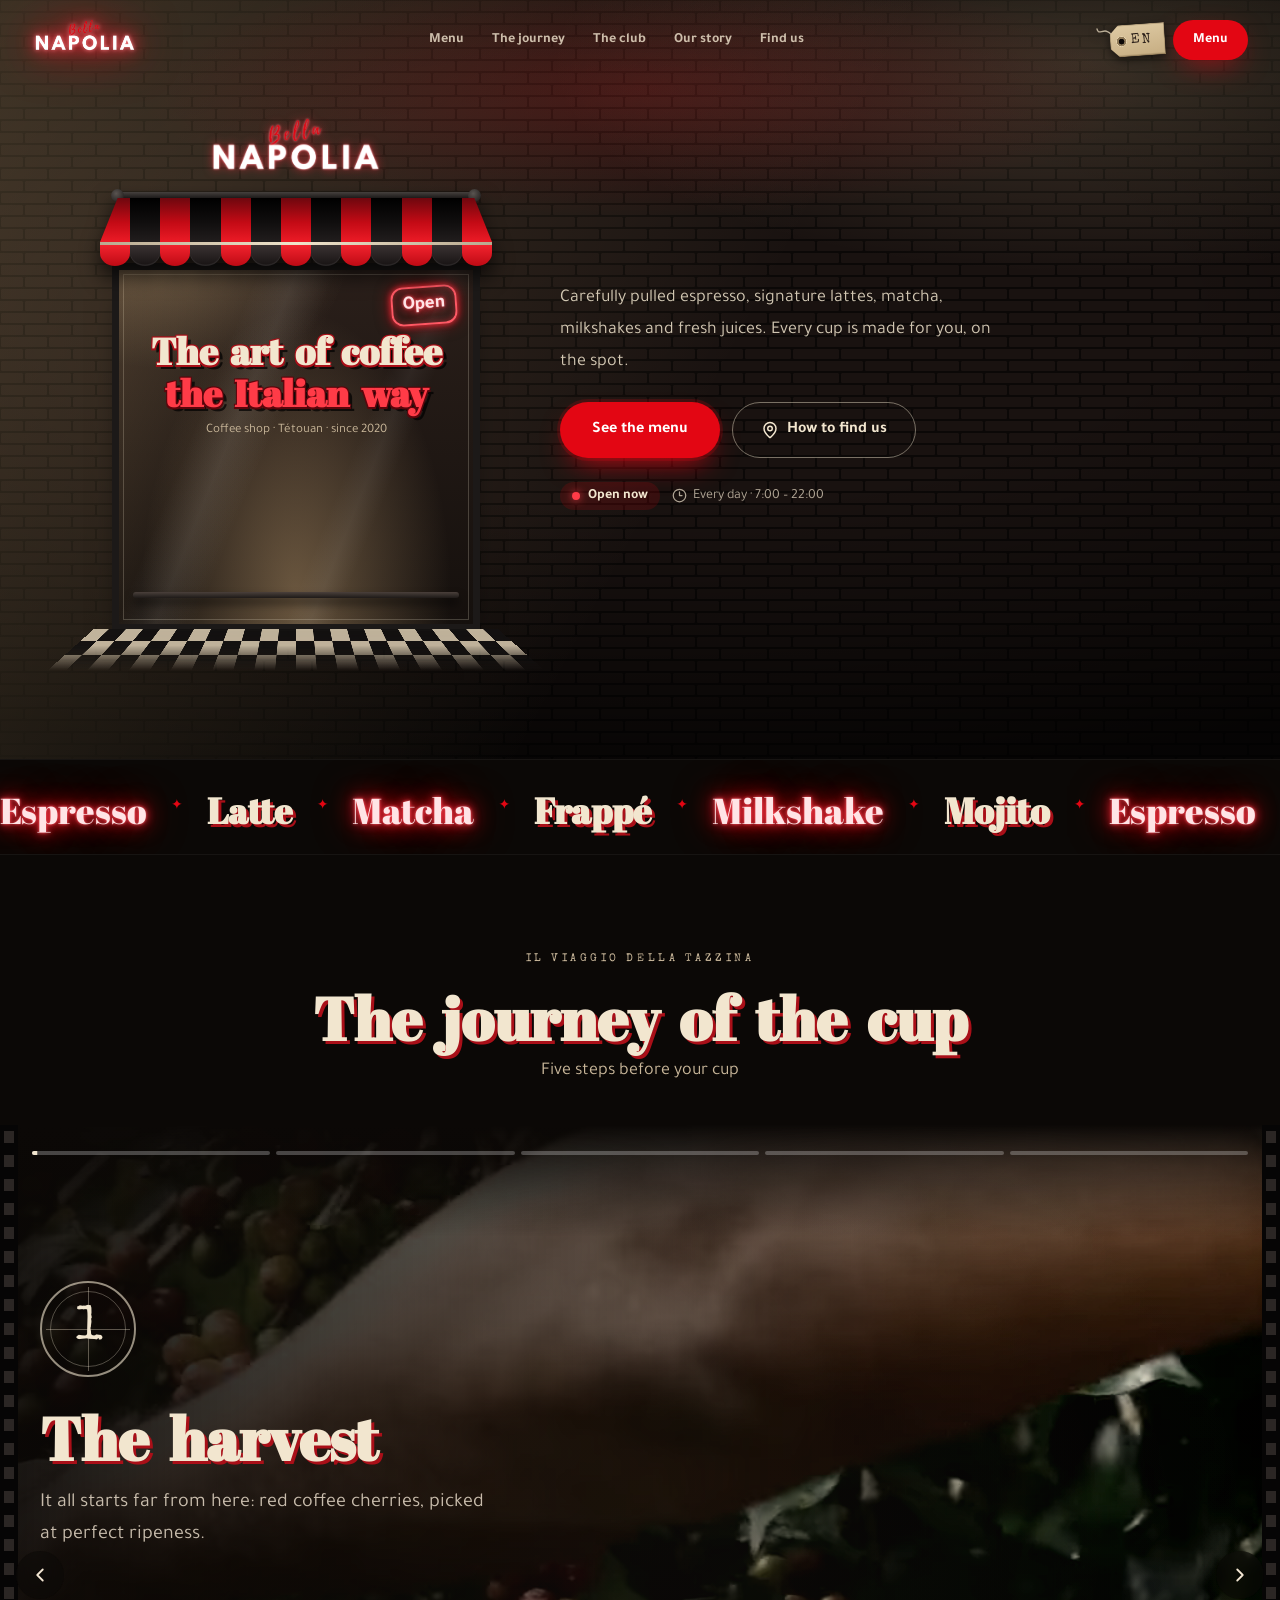
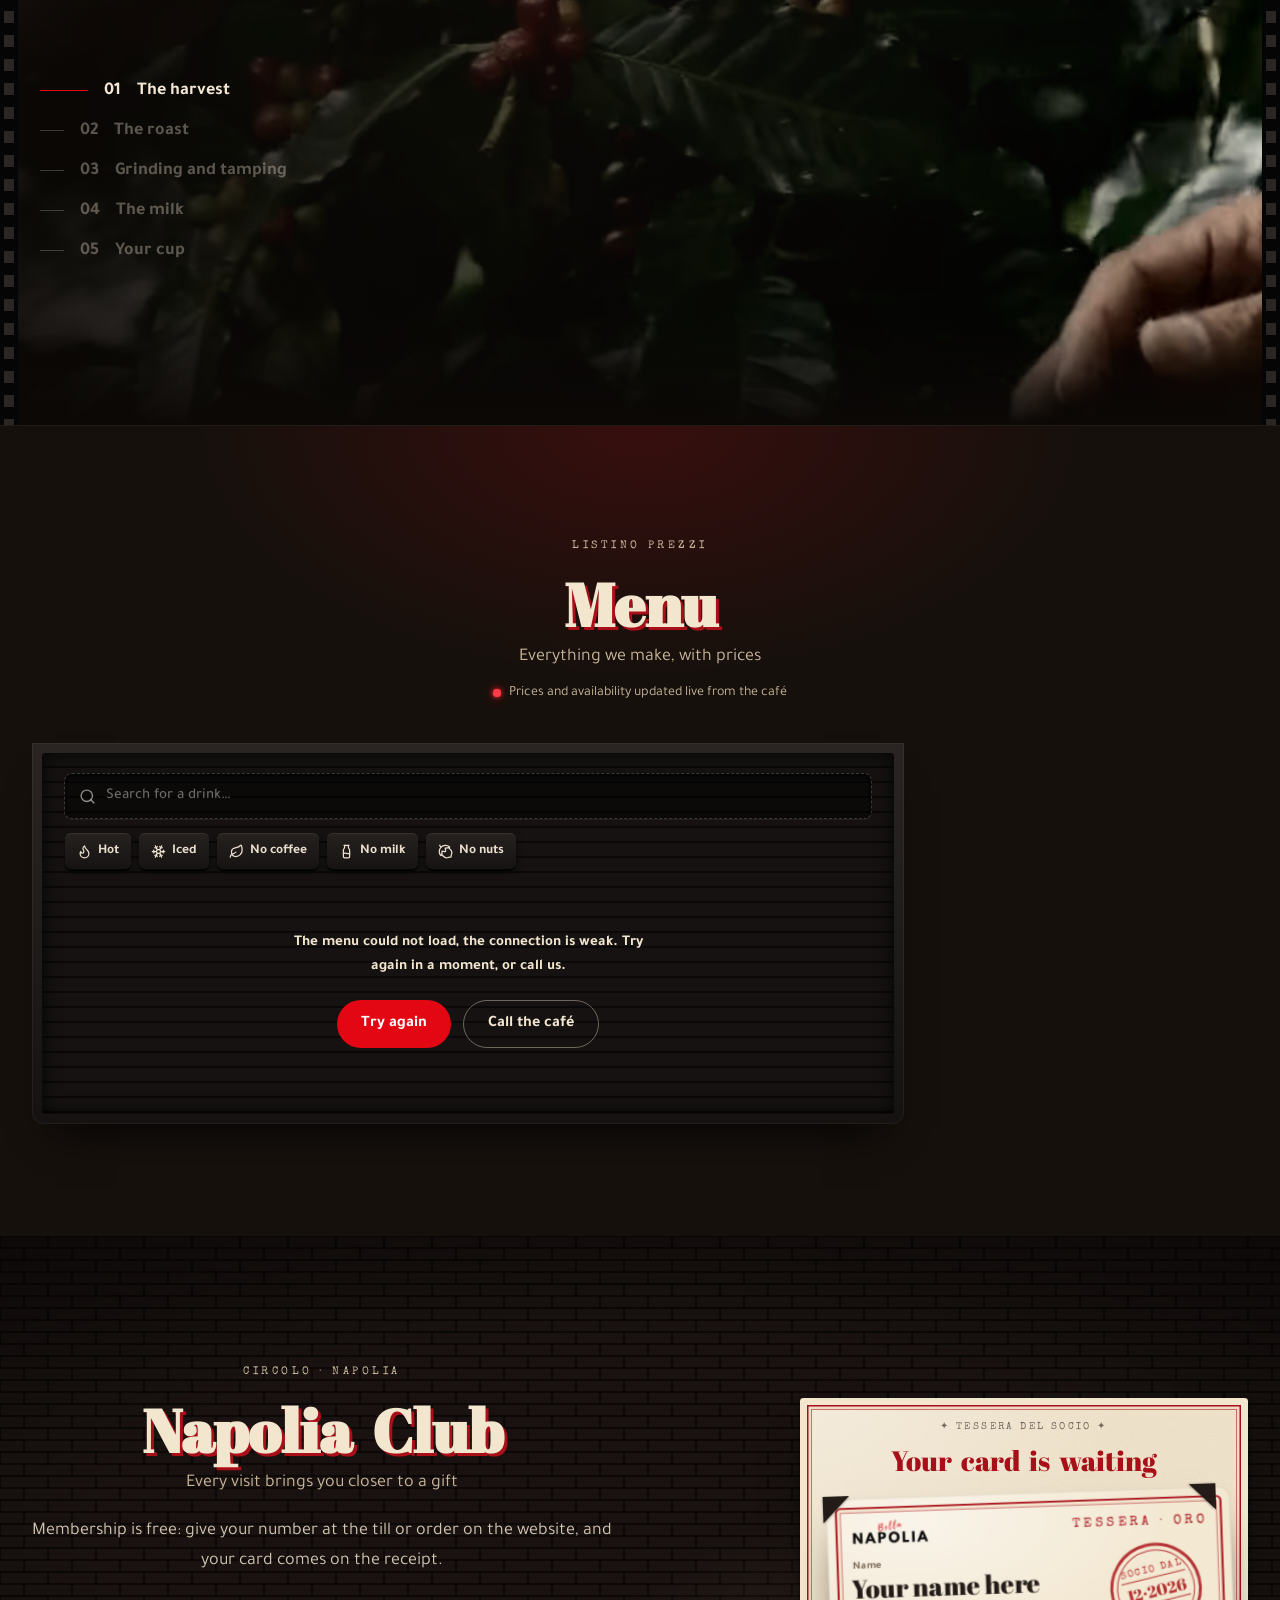
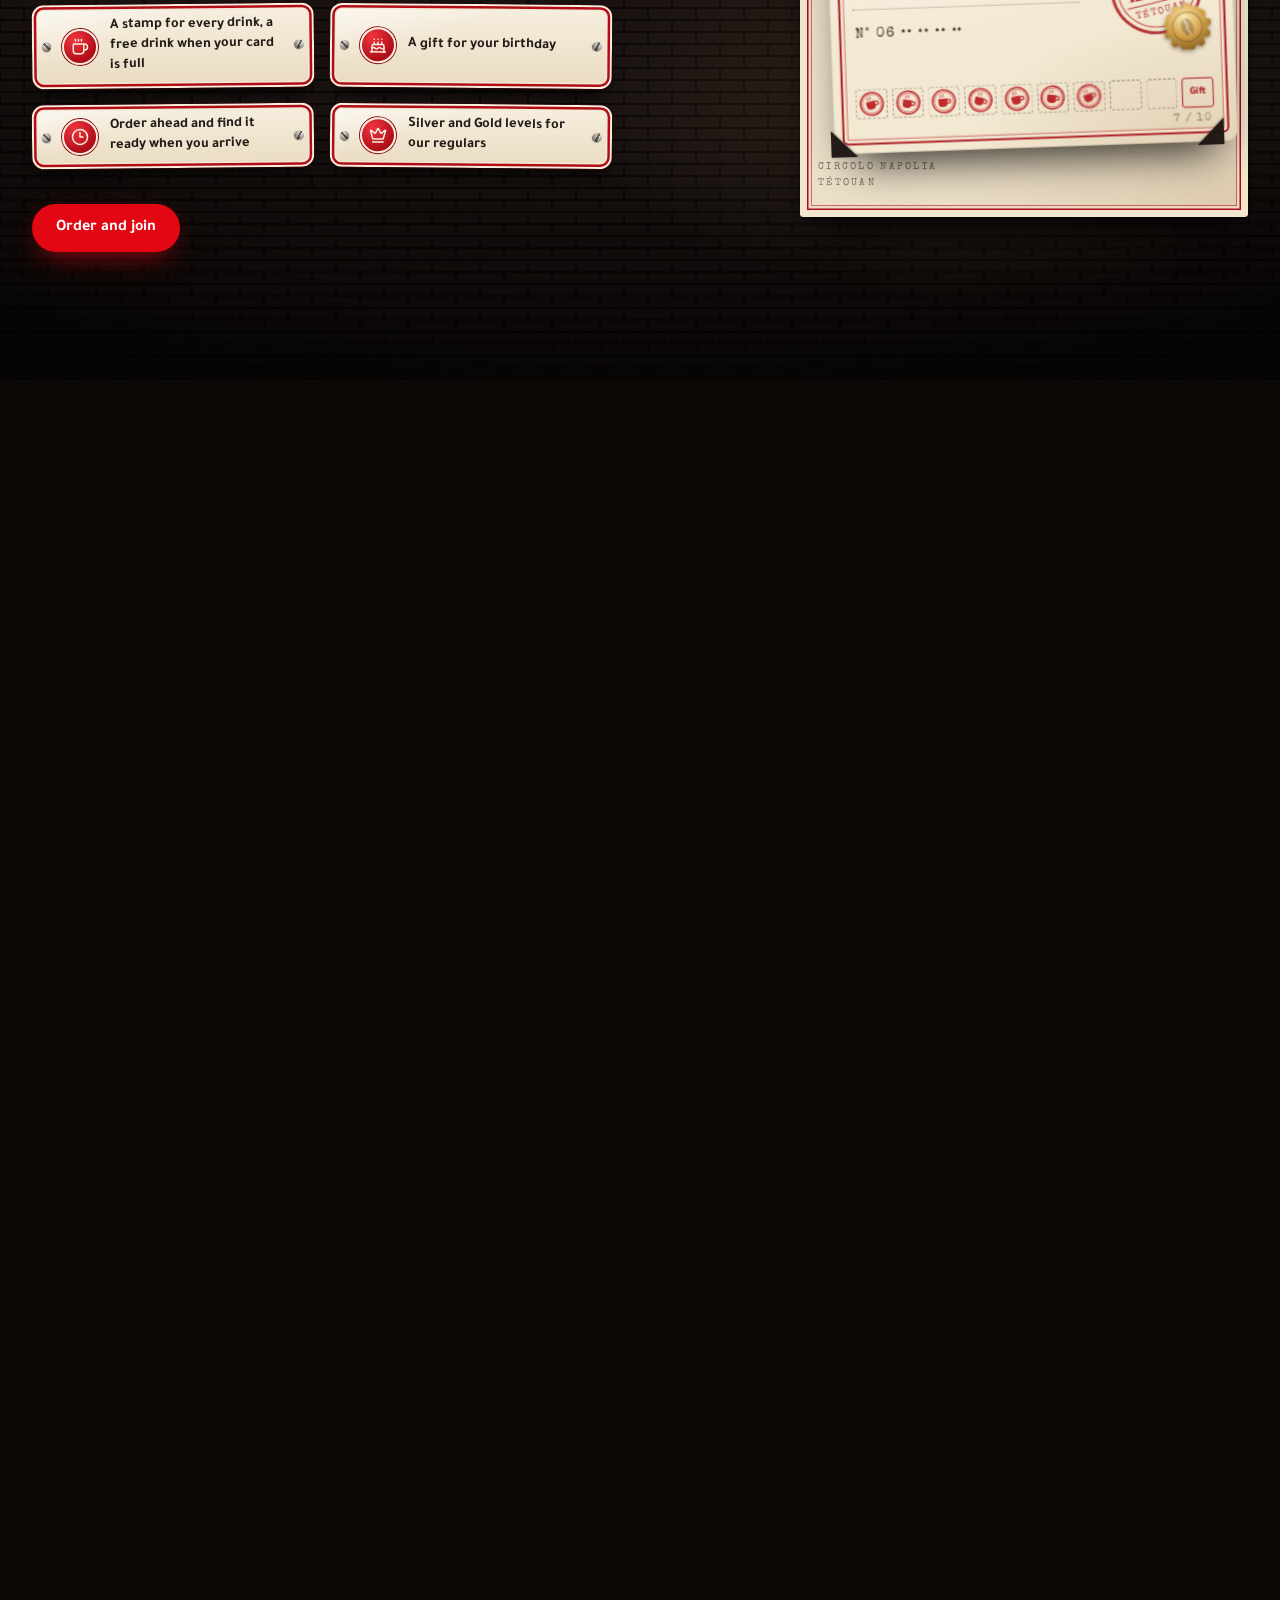
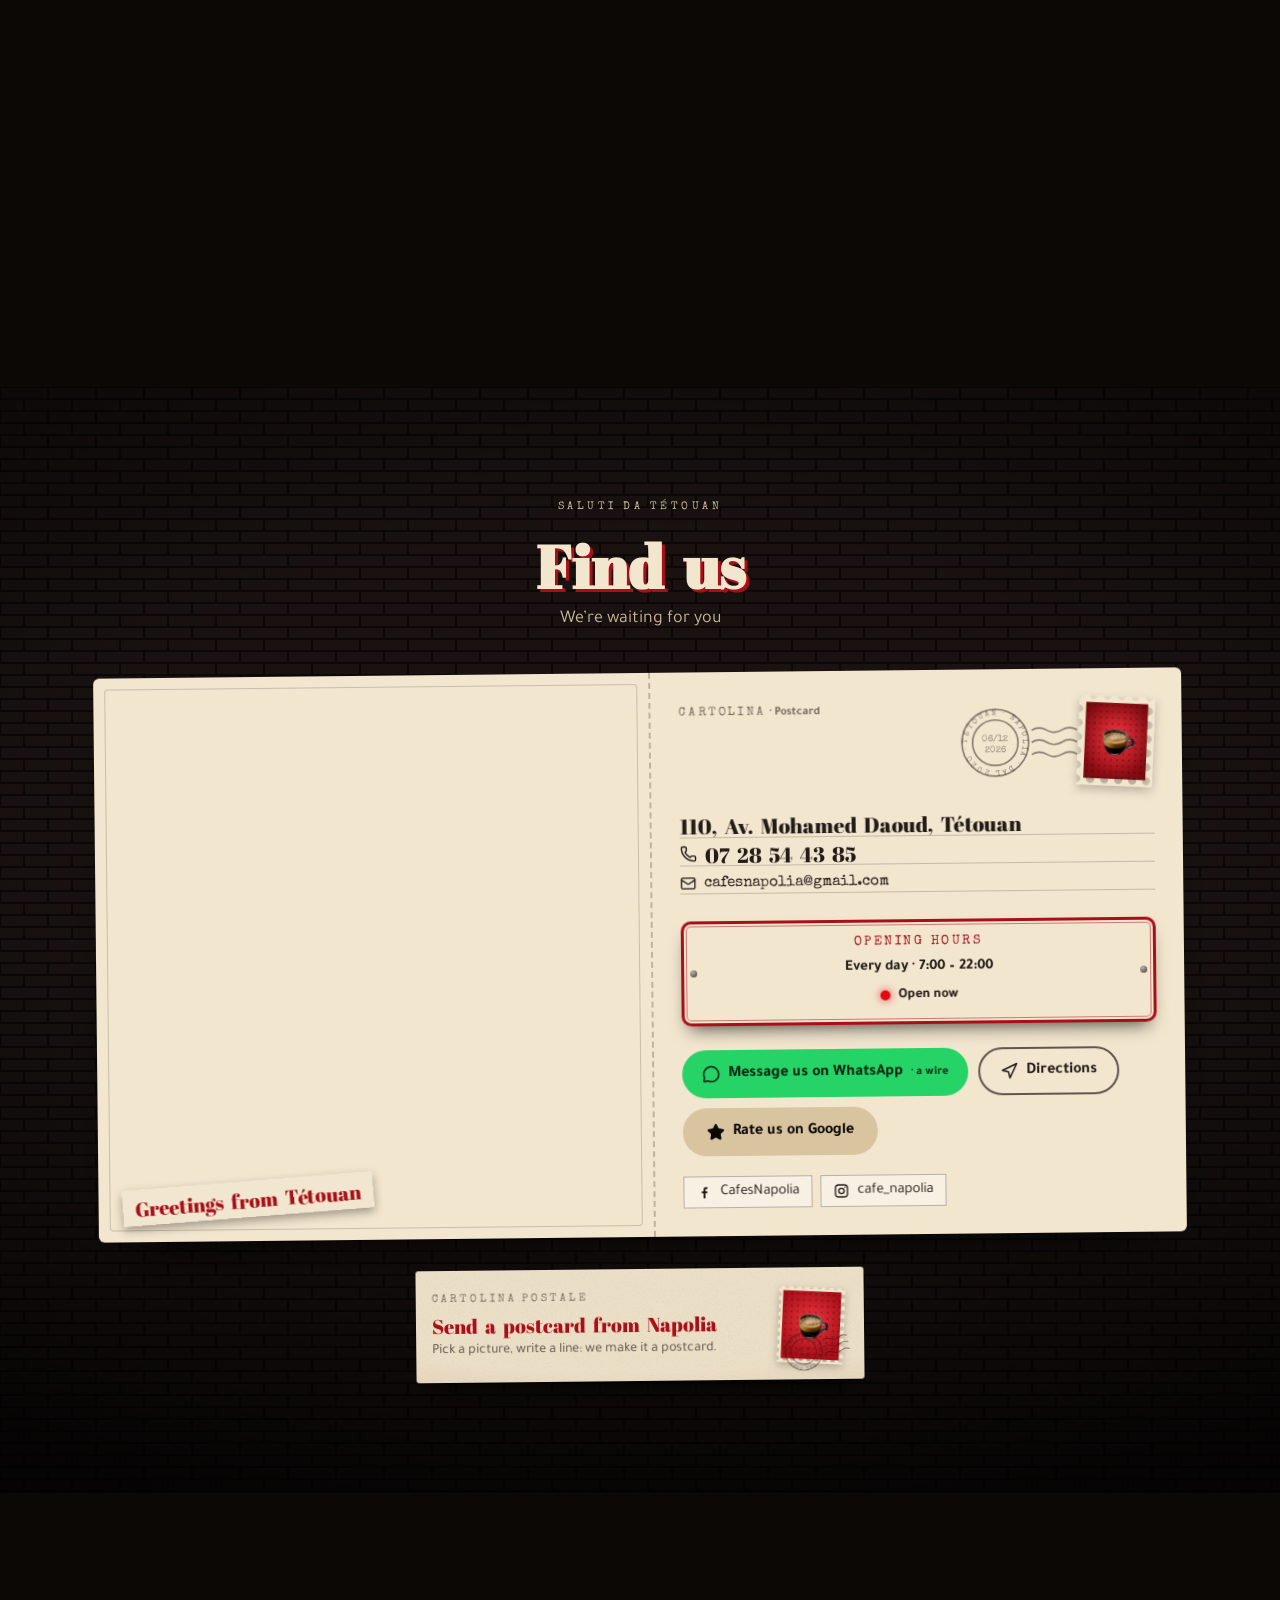
==== commit 84b9f6d3: "Publish website build" ====
--- a/carte/index.html
+++ b/carte/index.html
@@ -75,11 +75,11 @@
         "sameAs": ["https://www.facebook.com/CafesNapolia", "https://www.instagram.com/cafe_napolia/"]
       }
     </script>
-    <script type="module" crossorigin src="/assets/index-BqCjequv.js"></script>
-    <link rel="modulepreload" crossorigin href="/assets/i18n-DpO4qG71.js">
-    <link rel="modulepreload" crossorigin href="/assets/ui-Rw4GyNk1.js">
+    <script type="module" crossorigin src="/assets/index-CQ7FHv1c.js"></script>
+    <link rel="modulepreload" crossorigin href="/assets/i18n-BQqAeSSy.js">
+    <link rel="modulepreload" crossorigin href="/assets/ui-DUtUfWSb.js">
     <link rel="modulepreload" crossorigin href="/assets/supabaseConfig-3txsLbbu.js">
-    <link rel="preload" as="style" crossorigin href="/assets/index-C4WWh37o.css" data-css onload="this.onload=null;this.rel='stylesheet'"><noscript><link rel="stylesheet" crossorigin href="/assets/index-C4WWh37o.css"></noscript>
+    <link rel="preload" as="style" crossorigin href="/assets/index-D8hYT_tt.css" data-css onload="this.onload=null;this.rel='stylesheet'"><noscript><link rel="stylesheet" crossorigin href="/assets/index-D8hYT_tt.css"></noscript>
   </head>
   <body>
     <div id="root">
--- a/assets/index-D8hYT_tt.css
+++ b/assets/index-D8hYT_tt.css
@@ -0,0 +1 @@
+@font-face{font-family:Montserrat Variable;font-style:normal;font-display:swap;font-weight:100 900;src:url(/assets/montserrat-cyrillic-ext-wght-normal-CO5hGrJv.woff2)format("woff2-variations");unicode-range:U+460-52F,U+1C80-1C8A,U+20B4,U+2DE0-2DFF,U+A640-A69F,U+FE2E-FE2F}@font-face{font-family:Montserrat Variable;font-style:normal;font-display:swap;font-weight:100 900;src:url(/assets/montserrat-cyrillic-wght-normal-EAA9jha_.woff2)format("woff2-variations");unicode-range:U+301,U+400-45F,U+490-491,U+4B0-4B1,U+2116}@font-face{font-family:Montserrat Variable;font-style:normal;font-display:swap;font-weight:100 900;src:url(/assets/montserrat-vietnamese-wght-normal-k7S-YeeD.woff2)format("woff2-variations");unicode-range:U+102-103,U+110-111,U+128-129,U+168-169,U+1A0-1A1,U+1AF-1B0,U+300-301,U+303-304,U+308-309,U+323,U+329,U+1EA0-1EF9,U+20AB}@font-face{font-family:Montserrat Variable;font-style:normal;font-display:swap;font-weight:100 900;src:url(/assets/montserrat-latin-ext-wght-normal-BsZE-iaG.woff2)format("woff2-variations");unicode-range:U+100-2BA,U+2BD-2C5,U+2C7-2CC,U+2CE-2D7,U+2DD-2FF,U+304,U+308,U+329,U+1D00-1DBF,U+1E00-1E9F,U+1EF2-1EFF,U+2020,U+20A0-20AB,U+20AD-20C0,U+2113,U+2C60-2C7F,U+A720-A7FF}@font-face{font-family:Montserrat Variable;font-style:normal;font-display:swap;font-weight:100 900;src:url(/assets/montserrat-latin-wght-normal-l_AIctKy.woff2)format("woff2-variations");unicode-range:U+??,U+131,U+152-153,U+2BB-2BC,U+2C6,U+2DA,U+2DC,U+304,U+308,U+329,U+2000-206F,U+20AC,U+2122,U+2191,U+2193,U+2212,U+2215,U+FEFF,U+FFFD}@font-face{font-family:Tajawal;font-style:normal;font-display:swap;font-weight:400;src:url(/assets/tajawal-arabic-400-normal-CyCXRvzh.woff2)format("woff2"),url(/assets/tajawal-arabic-400-normal-DCQxawbB.woff)format("woff");unicode-range:U+6??,U+750-77F,U+870-88E,U+890-891,U+897-8E1,U+8E3-8FF,U+200C-200E,U+2010-2011,U+204F,U+2E41,U+FB50-FDFF,U+FE70-FE74,U+FE76-FEFC,U+102E0-102FB,U+10E60-10E7E,U+10EC2-10EC4,U+10EFC-10EFF,U+1EE00-1EE03,U+1EE05-1EE1F,U+1EE21-1EE22,U+1EE24,U+1EE27,U+1EE29-1EE32,U+1EE34-1EE37,U+1EE39,U+1EE3B,U+1EE42,U+1EE47,U+1EE49,U+1EE4B,U+1EE4D-1EE4F,U+1EE51-1EE52,U+1EE54,U+1EE57,U+1EE59,U+1EE5B,U+1EE5D,U+1EE5F,U+1EE61-1EE62,U+1EE64,U+1EE67-1EE6A,U+1EE6C-1EE72,U+1EE74-1EE77,U+1EE79-1EE7C,U+1EE7E,U+1EE80-1EE89,U+1EE8B-1EE9B,U+1EEA1-1EEA3,U+1EEA5-1EEA9,U+1EEAB-1EEBB,U+1EEF0-1EEF1}@font-face{font-family:Tajawal;font-style:normal;font-display:swap;font-weight:400;src:url(/assets/tajawal-latin-400-normal-BVNSOH3d.woff2)format("woff2"),url(/assets/tajawal-latin-400-normal-BdYcZznU.woff)format("woff");unicode-range:U+??,U+131,U+152-153,U+2BB-2BC,U+2C6,U+2DA,U+2DC,U+304,U+308,U+329,U+2000-206F,U+20AC,U+2122,U+2191,U+2193,U+2212,U+2215,U+FEFF,U+FFFD}@font-face{font-family:Tajawal;font-style:normal;font-display:swap;font-weight:500;src:url(/assets/tajawal-arabic-500-normal-BZ8ojJNu.woff2)format("woff2"),url(/assets/tajawal-arabic-500-normal-CbVEaYEW.woff)format("woff");unicode-range:U+6??,U+750-77F,U+870-88E,U+890-891,U+897-8E1,U+8E3-8FF,U+200C-200E,U+2010-2011,U+204F,U+2E41,U+FB50-FDFF,U+FE70-FE74,U+FE76-FEFC,U+102E0-102FB,U+10E60-10E7E,U+10EC2-10EC4,U+10EFC-10EFF,U+1EE00-1EE03,U+1EE05-1EE1F,U+1EE21-1EE22,U+1EE24,U+1EE27,U+1EE29-1EE32,U+1EE34-1EE37,U+1EE39,U+1EE3B,U+1EE42,U+1EE47,U+1EE49,U+1EE4B,U+1EE4D-1EE4F,U+1EE51-1EE52,U+1EE54,U+1EE57,U+1EE59,U+1EE5B,U+1EE5D,U+1EE5F,U+1EE61-1EE62,U+1EE64,U+1EE67-1EE6A,U+1EE6C-1EE72,U+1EE74-1EE77,U+1EE79-1EE7C,U+1EE7E,U+1EE80-1EE89,U+1EE8B-1EE9B,U+1EEA1-1EEA3,U+1EEA5-1EEA9,U+1EEAB-1EEBB,U+1EEF0-1EEF1}@font-face{font-family:Tajawal;font-style:normal;font-display:swap;font-weight:500;src:url(/assets/tajawal-latin-500-normal-CoYeBiSI.woff2)format("woff2"),url(/assets/tajawal-latin-500-normal-DU9v6xgj.woff)format("woff");unicode-range:U+??,U+131,U+152-153,U+2BB-2BC,U+2C6,U+2DA,U+2DC,U+304,U+308,U+329,U+2000-206F,U+20AC,U+2122,U+2191,U+2193,U+2212,U+2215,U+FEFF,U+FFFD}@font-face{font-family:Tajawal;font-style:normal;font-display:swap;font-weight:700;src:url(/assets/tajawal-arabic-700-normal-D2-eand5.woff2)format("woff2"),url(/assets/tajawal-arabic-700-normal-9L7Zusdl.woff)format("woff");unicode-range:U+6??,U+750-77F,U+870-88E,U+890-891,U+897-8E1,U+8E3-8FF,U+200C-200E,U+2010-2011,U+204F,U+2E41,U+FB50-FDFF,U+FE70-FE74,U+FE76-FEFC,U+102E0-102FB,U+10E60-10E7E,U+10EC2-10EC4,U+10EFC-10EFF,U+1EE00-1EE03,U+1EE05-1EE1F,U+1EE21-1EE22,U+1EE24,U+1EE27,U+1EE29-1EE32,U+1EE34-1EE37,U+1EE39,U+1EE3B,U+1EE42,U+1EE47,U+1EE49,U+1EE4B,U+1EE4D-1EE4F,U+1EE51-1EE52,U+1EE54,U+1EE57,U+1EE59,U+1EE5B,U+1EE5D,U+1EE5F,U+1EE61-1EE62,U+1EE64,U+1EE67-1EE6A,U+1EE6C-1EE72,U+1EE74-1EE77,U+1EE79-1EE7C,U+1EE7E,U+1EE80-1EE89,U+1EE8B-1EE9B,U+1EEA1-1EEA3,U+1EEA5-1EEA9,U+1EEAB-1EEBB,U+1EEF0-1EEF1}@font-face{font-family:Tajawal;font-style:normal;font-display:swap;font-weight:700;src:url(/assets/tajawal-latin-700-normal-BypgxfGb.woff2)format("woff2"),url(/assets/tajawal-latin-700-normal-CV3bxpHe.woff)format("woff");unicode-range:U+??,U+131,U+152-153,U+2BB-2BC,U+2C6,U+2DA,U+2DC,U+304,U+308,U+329,U+2000-206F,U+20AC,U+2122,U+2191,U+2193,U+2212,U+2215,U+FEFF,U+FFFD}@font-face{font-family:Tajawal;font-style:normal;font-display:swap;font-weight:800;src:url(/assets/tajawal-arabic-800-normal-TQp-UTiE.woff2)format("woff2"),url(/assets/tajawal-arabic-800-normal-Bp_4IW2m.woff)format("woff");unicode-range:U+6??,U+750-77F,U+870-88E,U+890-891,U+897-8E1,U+8E3-8FF,U+200C-200E,U+2010-2011,U+204F,U+2E41,U+FB50-FDFF,U+FE70-FE74,U+FE76-FEFC,U+102E0-102FB,U+10E60-10E7E,U+10EC2-10EC4,U+10EFC-10EFF,U+1EE00-1EE03,U+1EE05-1EE1F,U+1EE21-1EE22,U+1EE24,U+1EE27,U+1EE29-1EE32,U+1EE34-1EE37,U+1EE39,U+1EE3B,U+1EE42,U+1EE47,U+1EE49,U+1EE4B,U+1EE4D-1EE4F,U+1EE51-1EE52,U+1EE54,U+1EE57,U+1EE59,U+1EE5B,U+1EE5D,U+1EE5F,U+1EE61-1EE62,U+1EE64,U+1EE67-1EE6A,U+1EE6C-1EE72,U+1EE74-1EE77,U+1EE79-1EE7C,U+1EE7E,U+1EE80-1EE89,U+1EE8B-1EE9B,U+1EEA1-1EEA3,U+1EEA5-1EEA9,U+1EEAB-1EEBB,U+1EEF0-1EEF1}@font-face{font-family:Tajawal;font-style:normal;font-display:swap;font-weight:800;src:url(/assets/tajawal-latin-800-normal-CmI34b-g.woff2)format("woff2"),url(/assets/tajawal-latin-800-normal-Dm5jVIIh.woff)format("woff");unicode-range:U+??,U+131,U+152-153,U+2BB-2BC,U+2C6,U+2DA,U+2DC,U+304,U+308,U+329,U+2000-206F,U+20AC,U+2122,U+2191,U+2193,U+2212,U+2215,U+FEFF,U+FFFD}@font-face{font-family:Aref Ruqaa;font-style:normal;font-display:swap;font-weight:700;src:url(/assets/aref-ruqaa-arabic-700-normal-D30apH1C.woff2)format("woff2"),url(/assets/aref-ruqaa-arabic-700-normal-DLleZ2O-.woff)format("woff")}@font-face{font-family:Abril Fatface;font-style:normal;font-display:swap;font-weight:400;src:url(/assets/abril-fatface-latin-400-normal-utNZUC9m.woff2)format("woff2"),url(/assets/abril-fatface-latin-400-normal-CSRW-xuf.woff)format("woff")}@font-face{font-family:Special Elite;font-style:normal;font-display:swap;font-weight:400;src:url(/assets/special-elite-latin-400-normal-YjDd9tmf.woff2)format("woff2"),url(/assets/special-elite-latin-400-normal-BtSRmyJ6.woff)format("woff")}@layer properties{@supports (((-webkit-hyphens:none)) and (not (margin-trim:inline))) or ((-moz-orient:inline) and (not (color:rgb(from red r g b)))){*,:before,:after,::backdrop{--tw-translate-x:0;--tw-translate-y:0;--tw-translate-z:0;--tw-scale-x:1;--tw-scale-y:1;--tw-scale-z:1;--tw-rotate-x:initial;--tw-rotate-y:initial;--tw-rotate-z:initial;--tw-skew-x:initial;--tw-skew-y:initial;--tw-pan-x:initial;--tw-pan-y:initial;--tw-pinch-zoom:initial;--tw-scroll-snap-strictness:proximity;--tw-space-y-reverse:0;--tw-divide-y-reverse:0;--tw-border-style:solid;--tw-gradient-position:initial;--tw-gradient-from:#0000;--tw-gradient-via:#0000;--tw-gradient-to:#0000;--tw-gradient-stops:initial;--tw-gradient-via-stops:initial;--tw-gradient-from-position:0%;--tw-gradient-via-position:50%;--tw-gradient-to-position:100%;--tw-leading:initial;--tw-font-weight:initial;--tw-tracking:initial;--tw-ordinal:initial;--tw-slashed-zero:initial;--tw-numeric-figure:initial;--tw-numeric-spacing:initial;--tw-numeric-fraction:initial;--tw-shadow:0 0 #0000;--tw-shadow-color:initial;--tw-shadow-alpha:100%;--tw-inset-shadow:0 0 #0000;--tw-inset-shadow-color:initial;--tw-inset-shadow-alpha:100%;--tw-ring-color:initial;--tw-ring-shadow:0 0 #0000;--tw-inset-ring-color:initial;--tw-inset-ring-shadow:0 0 #0000;--tw-ring-inset:initial;--tw-ring-offset-width:0px;--tw-ring-offset-color:#fff;--tw-ring-offset-shadow:0 0 #0000;--tw-blur:initial;--tw-brightness:initial;--tw-contrast:initial;--tw-grayscale:initial;--tw-hue-rotate:initial;--tw-invert:initial;--tw-opacity:initial;--tw-saturate:initial;--tw-sepia:initial;--tw-drop-shadow:initial;--tw-drop-shadow-color:initial;--tw-drop-shadow-alpha:100%;--tw-drop-shadow-size:initial;--tw-backdrop-blur:initial;--tw-backdrop-brightness:initial;--tw-backdrop-contrast:initial;--tw-backdrop-grayscale:initial;--tw-backdrop-hue-rotate:initial;--tw-backdrop-invert:initial;--tw-backdrop-opacity:initial;--tw-backdrop-saturate:initial;--tw-backdrop-sepia:initial;--tw-duration:initial;--tw-ease:initial}}}@layer theme{:root,:host{--font-sans:-apple-system, BlinkMacSystemFont, "Segoe UI", Roboto, "Helvetica Neue", "Noto Sans", Arial, sans-serif, "Apple Color Emoji", "Segoe UI Emoji", "Segoe UI Symbol", "Noto Color Emoji";--font-mono:ui-monospace, SFMono-Regular, Menlo, Monaco, Consolas, "Liberation Mono", "Courier New", monospace;--color-black:#000;--color-white:#fff;--spacing:.25rem;--container-xs:20rem;--container-sm:24rem;--container-md:28rem;--container-lg:32rem;--container-xl:36rem;--container-2xl:42rem;--container-4xl:56rem;--container-6xl:72rem;--container-7xl:80rem;--text-xs:.75rem;--text-xs--line-height:calc(1 / .75);--text-sm:.875rem;--text-sm--line-height:calc(1.25 / .875);--text-base:1rem;--text-base--line-height:calc(1.5 / 1);--text-lg:1.125rem;--text-lg--line-height:calc(1.75 / 1.125);--text-xl:1.25rem;--text-xl--line-height:calc(1.75 / 1.25);--text-2xl:1.5rem;--text-2xl--line-height:calc(2 / 1.5);--text-3xl:1.875rem;--text-3xl--line-height:calc(2.25 / 1.875);--text-4xl:2.25rem;--text-4xl--line-height:calc(2.5 / 2.25);--text-5xl:3rem;--text-5xl--line-height:1;--text-6xl:3.75rem;--text-6xl--line-height:1;--font-weight-normal:400;--font-weight-semibold:600;--font-weight-bold:700;--font-weight-extrabold:800;--tracking-tight:-.025em;--tracking-normal:0em;--leading-tight:1.25;--leading-snug:1.375;--leading-relaxed:1.625;--radius-sm:.25rem;--radius-md:.375rem;--radius-lg:.5rem;--radius-xl:.75rem;--radius-2xl:1rem;--ease-in:cubic-bezier(.4, 0, 1, 1);--ease-out:cubic-bezier(0, 0, .2, 1);--animate-spin:spin 1s linear infinite;--animate-pulse:pulse 2s cubic-bezier(.4, 0, .6, 1) infinite;--blur-sm:8px;--blur-xl:24px;--default-transition-duration:.15s;--default-transition-timing-function:cubic-bezier(.4, 0, .2, 1);--default-font-family:var(--font-sans);--default-mono-font-family:var(--font-mono);--color-night:#0b0806;--color-roast:#16100c;--color-bean:#24180f;--color-crema:#f3e6d3;--color-mute:#a8988a;--color-brand:#e30613;--color-brand-2:#ff3b45;--color-gold:#d9c4a0;--color-paper:#f2e6cf;--color-paper-2:#c9b79a;--color-ink:#231b17;--color-neon:#ff3b47;--font-display:"Montserrat Variable", "Tajawal", system-ui, sans-serif;--font-body:"Tajawal", "Montserrat Variable", system-ui, sans-serif;--font-sign:"Aref Ruqaa", "Abril Fatface", "Tajawal", serif;--font-price:"Abril Fatface", "Montserrat Variable", serif;--font-type:"Special Elite", ui-monospace, monospace}}@layer base{*,:after,:before,::backdrop{box-sizing:border-box;border:0 solid;margin:0;padding:0}::file-selector-button{box-sizing:border-box;border:0 solid;margin:0;padding:0}html,:host{-webkit-text-size-adjust:100%;tab-size:4;line-height:1.5;font-family:var(--default-font-family,-apple-system, BlinkMacSystemFont, "Segoe UI", Roboto, "Helvetica Neue", "Noto Sans", Arial, sans-serif, "Apple Color Emoji", "Segoe UI Emoji", "Segoe UI Symbol", "Noto Color Emoji");font-feature-settings:var(--default-font-feature-settings,normal);font-variation-settings:var(--default-font-variation-settings,normal);-webkit-tap-highlight-color:transparent}hr{height:0;color:inherit;border-top-width:1px}abbr:where([title]){-webkit-text-decoration:underline dotted;text-decoration:underline dotted}h1,h2,h3,h4,h5,h6{font-size:inherit;font-weight:inherit}a{color:inherit;-webkit-text-decoration:inherit;-webkit-text-decoration:inherit;-webkit-text-decoration:inherit;-webkit-text-decoration:inherit;text-decoration:inherit}b,strong{font-weight:bolder}code,kbd,samp,pre{font-family:var(--default-mono-font-family,ui-monospace, SFMono-Regular, Menlo, Monaco, Consolas, "Liberation Mono", "Courier New", monospace);font-feature-settings:var(--default-mono-font-feature-settings,normal);font-variation-settings:var(--default-mono-font-variation-settings,normal);font-size:1em}small{font-size:80%}sub,sup{vertical-align:baseline;font-size:75%;line-height:0;position:relative}sub{bottom:-.25em}sup{top:-.5em}table{text-indent:0;border-color:inherit;border-collapse:collapse}:-moz-focusring:where(:not(iframe)){outline:auto}progress{vertical-align:baseline}summary{display:list-item}ol,ul,menu{list-style:none}img,svg,video,canvas,audio,iframe,embed,object{vertical-align:middle;display:block}img,video{max-width:100%;height:auto}button,input,select,optgroup,textarea{font:inherit;font-feature-settings:inherit;font-variation-settings:inherit;letter-spacing:inherit;color:inherit;opacity:1;background-color:#0000;border-radius:0}::file-selector-button{font:inherit;font-feature-settings:inherit;font-variation-settings:inherit;letter-spacing:inherit;color:inherit;opacity:1;background-color:#0000;border-radius:0}:where(select:is([multiple],[size])) optgroup{font-weight:bolder}:where(select:is([multiple],[size])) optgroup option{padding-inline-start:20px}::file-selector-button{margin-inline-end:4px}::placeholder{opacity:1}@supports (not ((-webkit-appearance:-apple-pay-button))) or (contain-intrinsic-size:1px){::placeholder{color:currentColor}@supports (color:color-mix(in lab, red, red)){::placeholder{color:color-mix(in oklab, currentcolor 50%, transparent)}}}textarea{resize:vertical}::-webkit-search-decoration{-webkit-appearance:none}::-webkit-date-and-time-value{min-height:1lh;text-align:inherit}::-webkit-datetime-edit{display:inline-flex}::-webkit-datetime-edit-fields-wrapper{padding:0}::-webkit-datetime-edit{padding-block:0}::-webkit-datetime-edit-year-field{padding-block:0}::-webkit-datetime-edit-month-field{padding-block:0}::-webkit-datetime-edit-day-field{padding-block:0}::-webkit-datetime-edit-hour-field{padding-block:0}::-webkit-datetime-edit-minute-field{padding-block:0}::-webkit-datetime-edit-second-field{padding-block:0}::-webkit-datetime-edit-millisecond-field{padding-block:0}::-webkit-datetime-edit-meridiem-field{padding-block:0}::-webkit-calendar-picker-indicator{line-height:1}:-moz-ui-invalid{box-shadow:none}button,input:where([type=button],[type=reset],[type=submit]){appearance:button}::file-selector-button{appearance:button}::-webkit-inner-spin-button{height:auto}::-webkit-outer-spin-button{height:auto}[hidden]:where(:not([hidden=until-found])){display:none!important}button:not(:disabled),[role=button]:not([aria-disabled=true]){cursor:pointer}}@layer components{.brick{background-color:#0b0807;background-image:url("data:image/svg+xml,%3Csvg xmlns='http://www.w3.org/2000/svg' width='48' height='24'%3E%3Crect width='48' height='24' fill='%230B0807'/%3E%3Cg fill='%23191210'%3E%3Crect x='1' y='1' width='46' height='10' rx='1.5'/%3E%3Crect x='-23' y='13' width='46' height='10' rx='1.5'/%3E%3Crect x='25' y='13' width='46' height='10' rx='1.5'/%3E%3C/g%3E%3C/svg%3E");background-size:48px 24px}.vignette:before{content:"";pointer-events:none;background:radial-gradient(120% 75% at 50% 40%,#0000 35%,#000000c7 85%);position:absolute;inset:0}.sign-title{font-family:var(--font-sign);color:var(--color-paper);text-shadow:3px 3px #a90f18;font-weight:700}.neon-text{color:#ffe4e6;text-shadow:0 0 3px #ff5a66,0 0 10px #ff2d3d,0 0 22px #e30613,0 0 40px #e3061399}.neon-tube{color:#ffe4e6;text-shadow:0 0 3px #ff5a66,0 0 9px #ff2d3d,0 0 18px #e30613;border:2px solid #ff5a66;border-radius:12px;display:inline-block;box-shadow:0 0 6px #ff2d3d,0 0 16px #e306138c,inset 0 0 7px #ff2d3d80}.neon-tube.is-off{color:#6f6461;text-shadow:none;box-shadow:none;border-color:#5a4f4c}.neon-logo{filter:drop-shadow(0 0 2px #ff8088)drop-shadow(0 0 8px #ff2d3df2)drop-shadow(0 0 22px #e30613b3)}.neon-logo.is-off{filter:brightness(.42)saturate(.3)contrast(1.1)}@keyframes neon-on{0%{opacity:.12}7%{opacity:1}10%{opacity:.25}17%{opacity:1}20%{opacity:.45}30%,to{opacity:1}}.neon-on{animation:1.5s ease-out both neon-on}.awning{z-index:6;filter:drop-shadow(0 12px 10px #000000b3);position:relative}.awning-rod{background:linear-gradient(#45403d,#161414);border-radius:4px;height:7px;margin:0 4%;position:relative;box-shadow:0 2px 4px #000000b3}.awning-rod:before,.awning-rod:after{content:"";background:radial-gradient(circle at 40% 35%,#5a5450,#171515);border-radius:50%;width:13px;height:13px;position:absolute;top:-3px}.awning-rod:before{left:-5px}.awning-rod:after{right:-5px}.awning-slope{clip-path:polygon(4.5% 0,95.5% 0,100% 100%,0 100%);height:44px;margin-top:-1px;display:flex;position:relative}.awning-slope i,.awning-flaps i{flex:1}.awning-slope i.r{background:linear-gradient(#6e070e,#c30a15 55%,#ec1b26)}.awning-slope i.b{background:linear-gradient(#000,#100e0e 55%,#211d1d)}.awning-slope.is-lit:after{content:"";mix-blend-mode:screen;background:radial-gradient(48% 120% at 50% -20%,#ff46506b,#0000 70%);position:absolute;inset:0}.awning-pipe{background:linear-gradient(90deg,#b9aa90,#efe3cb 50%,#b9aa90);height:3px}.awning-flaps{height:21px;display:flex}.awning-flaps i{border-radius:0 0 50% 50%/0 0 62% 62%}.awning-flaps i.r{background:linear-gradient(#f2232e,#be0a14)}.awning-flaps i.b{background:linear-gradient(#3a3232,#171313);box-shadow:inset 0 -1.5px #ffffff12}.shop-window{outline-offset:-12px;background:radial-gradient(at 50% 92%,#ffc48252,#0000 62%),linear-gradient(#1a1311,#0e0a09);border:7px solid #1c1918;outline:1px solid #f2e6cf38;position:relative;overflow:hidden;box-shadow:0 20px 30px -16px #000000e6}.shop-window:after{content:"";pointer-events:none;background:linear-gradient(112deg,#0000 28%,#ffffff14 36%,#0000 44% 62%,#ffffff0d 67%,#0000 72%);position:absolute;inset:0}.brick.is-day{background-color:#1d1512}.is-day .sun-wall{pointer-events:none;background:linear-gradient(118deg,#ffd69633,#0000 55%),radial-gradient(60% 40% at 85% 8%,#ffe1aa29,#0000 70%);position:absolute;inset:0}.is-day .neon-logo:not(.is-off){filter:drop-shadow(0 0 1px #ff8088)drop-shadow(0 0 5px #ff2d3d8c)}.is-day .shop-window{background:radial-gradient(at 50% 92%,#ffd2965c,#0000 62%),linear-gradient(#2a1f1a,#15100d)}.is-day .sun{pointer-events:none;background:linear-gradient(115deg,#ffd69629,#0000 45%),radial-gradient(70% 40% at 15% 0,#ffdca02e,#0000 70%);position:absolute;inset:0}.painted{font-family:var(--font-sign);color:var(--color-paper);text-shadow:1.5px 1.5px #a90f18,-1px -1px #a90f18,1.5px -1px #a90f18,-1px 1.5px #a90f18,4px 4px #000000b3;font-weight:700}.painted-red{color:#ff3b47;text-shadow:1.5px 1.5px #5c060c,-1px -1px #5c060c,1.5px -1px #5c060c,-1px 1.5px #5c060c,4px 4px #000000b3}.shelf{background:linear-gradient(#4a403b,#1e1a18);border-radius:3px;height:6px;box-shadow:0 6px 10px #0009}.shutter{z-index:8;background:linear-gradient(#0000004d,#0000 25%,#00000059),repeating-linear-gradient(#76706b 0 9px,#45403d 9px 11px,#8e8782 11px 12px);position:absolute;inset:0}.shutter:after{content:"";background:linear-gradient(#24211f,#5a5450);border-radius:5px;width:74px;height:9px;margin-left:-37px;position:absolute;bottom:16px;left:50%;box-shadow:0 2px 3px #00000080}.rain-glass{z-index:9;pointer-events:none;opacity:.9;background-image:radial-gradient(circle at 38% 34%,#ffffffd9 0 .7px,#ffffff24 1.3px,#0000004d 2.3px,#0000 3px),radial-gradient(circle at 38% 34%,#ffffffbf 0 1px,#ffffff1f 2px,#00000052 3.6px,#0000 4.4px),radial-gradient(circle at 38% 34%,#fff9 0 .5px,#ffffff1a 1px,#00000038 1.7px,#0000 2.2px),radial-gradient(circle at 38% 34%,#ffffffb3 0 .6px,#ffffff1f 1.2px,#00000040 2px,#0000 2.6px),radial-gradient(circle at 38% 34%,#fffc 0 1.4px,#ffffff1f 2.6px,#00000057 4.4px,#0000 5.4px);background-position:7px 11px,53px 41px,19px 29px,31px 3px,90px 70px;background-size:61px 73px,107px 97px,37px 47px,83px 59px,131px 113px;position:absolute;inset:0}.rain-glass:after{content:"";background:repeating-linear-gradient(90deg,#0000 0 47px,#ffffff21 47px 48.4px,#0000 48.4px 121px),repeating-linear-gradient(90deg,#0000 0 88px,#ffffff17 88px 89px,#0000 89px 173px);position:absolute;inset:0;-webkit-mask:repeating-linear-gradient(#0000 0 30px,#000 70px,#0000 118px);mask:repeating-linear-gradient(#0000 0 30px,#000 70px,#0000 118px)}@keyframes rain-fall{0%{transform:translate(0)}to{transform:translate(-40px,220px)}}.rain-street{pointer-events:none;position:absolute;inset:0;overflow:hidden}.rain-street:before{content:"";will-change:transform;background:repeating-linear-gradient(104deg,#0000 0 17px,#cdd7eb13 17px 18px,#0000 18px 39px) 0 0/120px 220px;animation:.7s linear infinite rain-fall;position:absolute;inset:-220px -40px 0 0}.wet-floor{pointer-events:none;background:radial-gradient(46% 85% at 50% 0,#ff2d3d6b,#0000 72%),linear-gradient(#ffffff0f,#0000);height:50px;margin-top:-50px;position:relative}@keyframes steam-rise{0%{opacity:0;transform:translateY(6px)scaleX(.8)}25%{opacity:.75}to{opacity:0;transform:translateY(-34px)scaleX(1.4)}}.steam{pointer-events:none;gap:5px;display:flex;position:absolute}.steam i{filter:blur(3px);background:radial-gradient(#ffffffb8,#0000 70%);border-radius:50%;width:11px;height:30px;animation:3.2s ease-out infinite steam-rise;display:block}.steam i:nth-child(2){animation-delay:1.1s}.steam i:nth-child(3){animation-delay:2.2s}.checker{background:conic-gradient(#d6c7ad 0 25%, #121010 0 50%, #d6c7ad 0 75%, #121010 0) 50% 0 / 14px 14px;opacity:.85}.checker-floor{background:conic-gradient(#d6c7ad 0 25%, #121010 0 50%, #d6c7ad 0 75%, #121010 0) 50% 0 / 34px 34px;transform-origin:top;opacity:.88;height:50px;transform:perspective(200px)rotateX(48deg);-webkit-mask:linear-gradient(#000 45%,#0000);mask:linear-gradient(#000 45%,#0000)}.paper{color:#231b17;background:#f2e6cf}.paper-note{color:#2b1f19;background:#f3ebda;position:relative;box-shadow:0 12px 20px #00000080}.paper-note:before,.paper-note:after{content:"";background:#e8ddc0d1;width:64px;height:22px;position:absolute;top:-9px;box-shadow:0 1px 2px #00000040}.paper-note:before{left:-16px;transform:rotate(-30deg)}.paper-note:after{right:-16px;transform:rotate(30deg)}.perforated{background:radial-gradient(circle at 7px 7px,#0000 3.6px,#f2e6cf 4.2px) -7px -7px/14px 14px;padding:7px}.torn-bottom{-webkit-mask:conic-gradient(from -45deg at bottom,#0000,#000 1deg 89deg,#0000 90deg) bottom/14px 51% repeat-x,linear-gradient(#000 0 0) top/100% 50% no-repeat;mask:conic-gradient(from -45deg at bottom,#0000,#000 1deg 89deg,#0000 90deg) bottom/14px 51% repeat-x,linear-gradient(#000 0 0) top/100% 50% no-repeat}.notched{-webkit-mask:radial-gradient(7px at 0,#0000 96%,#000) 0/51% 100% no-repeat,radial-gradient(7px at 100%,#0000 96%,#000) 100%/51% 100% no-repeat;mask:radial-gradient(7px at 0,#0000 96%,#000) 0/51% 100% no-repeat,radial-gradient(7px at 100%,#0000 96%,#000) 100%/51% 100% no-repeat}.felt{background:repeating-linear-gradient(#151211 0 13px,#0a0808 13px 15px);box-shadow:inset 0 0 18px #000c}.stamp-flip{transform-style:preserve-3d;transition:transform .45s cubic-bezier(.22,1,.36,1);position:relative}.stamp-flip.is-turned{transform:rotateY(180deg)}.stamp-front,.stamp-back{backface-visibility:hidden;filter:drop-shadow(0 10px 10px #0000008c)}.stamp-back{position:absolute;inset:0;transform:rotateY(180deg)}.stamp-pic{background:radial-gradient(circle at 50% 45%,#f0363f,#a90f18 75%);box-shadow:inset 0 0 28px #00000073}.stamp-pic:before{content:"";background:radial-gradient(#00000038 1px,#0000 1.4px) 0 0/6px 6px;position:absolute;inset:0}.postcard-lines{background-image:repeating-linear-gradient(#0000 0 27px,#231b1738 27px 28px)}.old-photo{background:#efe6d3;padding:8px 8px 10px;position:relative;box-shadow:0 8px 14px #0009}.old-photo img{aspect-ratio:1;object-fit:cover;filter:sepia(.78)contrast(1.06)brightness(.94)saturate(.9);width:100%;display:block}.old-photo:before,.old-photo:after{content:"";background:linear-gradient(135deg,#1c1614f5 50%,#0000 50%);width:22px;height:22px;position:absolute}.old-photo:before{top:-3px;left:-3px}.old-photo:after{bottom:-3px;right:-3px;transform:rotate(180deg)}.album-page{background:radial-gradient(120% 90% at 50% 40%,#211b19,#141110);box-shadow:inset 0 0 0 1px #ffffff0a,inset 0 0 40px #000c,0 20px 30px -16px #000000e6}.enamel{color:#231b17;background:#f2e6cf;border-radius:10px;position:relative;box-shadow:inset 0 0 0 3px #a90f18,inset 0 0 0 5px #f2e6cf,inset 0 0 0 6px #a90f1880,0 10px 18px -8px #000000b3}.enamel:before,.enamel:after{content:"";background:radial-gradient(circle at 35% 30%,#b9b2aa,#3a3532);border-radius:50%;width:7px;height:7px;margin-top:-3.5px;position:absolute;top:50%}.enamel:before{left:9px}.enamel:after{right:9px}.film-holes:before,.film-holes:after{content:"";z-index:4;pointer-events:none;background:#060505 linear-gradient(#0000 0 6px,#2b2624 6px 18px,#0000 18px) 4px 0/10px 24px repeat-y;width:18px;position:absolute;top:0;bottom:0}.film-holes:before{left:0}.film-holes:after{right:0}.film-old{filter:sepia(.32)contrast(1.06)saturate(.85)brightness(.95)}@keyframes film-flicker{0%{opacity:.05}to{opacity:.12}}.film-flicker{pointer-events:none;background:radial-gradient(at 50% 45%,#fff0d273,#0000 70%);animation:.24s ease-in-out infinite alternate film-flicker;position:absolute;inset:0}.film-flicker.is-still{opacity:.08;animation:none}@media (prefers-reduced-motion:reduce){.film-flicker{animation:none}.stamp-flip{transition:none}}.lantern{filter:drop-shadow(0 0 6px #ffbe50d9)drop-shadow(0 0 18px #ffa02873)}.neon-crescent{filter:drop-shadow(0 0 3px #ffe7b0)drop-shadow(0 0 10px #ffc86ee6)drop-shadow(0 0 20px #ffaa3c80)}@keyframes sway{0%,to{transform:rotate(-2.5deg)}50%{transform:rotate(2.5deg)}}.sway{transform-origin:50% 0;animation:4.5s ease-in-out infinite sway}.bunting{filter:drop-shadow(0 3px 3px #00000073)}.is-away .steam i,.is-away .rain-street:before,.is-away .sway{animation-play-state:paused}.is-light .steam{display:none}.is-light .rain-street:before,.is-light .film-flicker{animation:none}@media (prefers-reduced-motion:reduce){.neon-on,.rain-street:before,.steam i,.sway{animation:none}.steam{display:none}}.pg-wall{isolation:isolate;background-color:#0b0807;background-image:url("data:image/svg+xml,%3Csvg xmlns='http://www.w3.org/2000/svg' width='48' height='24'%3E%3Crect width='48' height='24' fill='%230B0807'/%3E%3Cg fill='%23191210'%3E%3Crect x='1' y='1' width='46' height='10' rx='1.5'/%3E%3Crect x='-23' y='13' width='46' height='10' rx='1.5'/%3E%3Crect x='25' y='13' width='46' height='10' rx='1.5'/%3E%3C/g%3E%3C/svg%3E");background-size:48px 24px;position:relative}.pg-wall:before{content:"";z-index:-1;pointer-events:none;background:radial-gradient(62% 30% at 50% 0,#e3061342,#0000 72%),radial-gradient(130% 85% at 50% 35%,#0000 38%,#000c 92%);position:fixed;inset:0}.pg-paper{color:#231b17;background-color:#f2e6cf;background-image:radial-gradient(125% 95% at 50% 40%,#0000 55%,#8b65342b),url("data:image/svg+xml,%3Csvg xmlns='http://www.w3.org/2000/svg' width='180' height='180'%3E%3Cfilter id='n'%3E%3CfeTurbulence type='fractalNoise' baseFrequency='0.8' numOctaves='3'/%3E%3CfeColorMatrix values='0 0 0 0 0.3 0 0 0 0 0.2 0 0 0 0 0.1 0 0 0 0.16 0'/%3E%3C/filter%3E%3Crect width='100%25' height='100%25' filter='url(%23n)'/%3E%3C/svg%3E");border-radius:3px;position:relative;box-shadow:0 18px 30px -16px #000000eb,0 2px #00000038}.pg-tape:before,.pg-tape:after{content:"";z-index:2;background:#e8ddc0cc;width:62px;height:22px;position:absolute;top:-10px;box-shadow:0 1px 2px #00000040}.pg-tape:before{left:-14px;transform:rotate(-28deg)}.pg-tape:after{right:-14px;transform:rotate(28deg)}.pg-rule{border-top:1.5px dashed #231b1752}.pg-typed{text-shadow:0 0 .7px #231b178c}.pg-lines{background:repeating-linear-gradient(#0000 0 31px,#231b1733 31px 32px);line-height:32px}.pg-ink{-webkit-mask-image:url("data:image/svg+xml,%3Csvg xmlns='http://www.w3.org/2000/svg' width='120' height='120'%3E%3Cfilter id='r'%3E%3CfeTurbulence type='fractalNoise' baseFrequency='0.9' numOctaves='2' seed='7'/%3E%3CfeColorMatrix values='0 0 0 0 0 0 0 0 0 0 0 0 0 0 0 -4.2 0 0 0 3.35'/%3E%3C/filter%3E%3Crect width='100%25' height='100%25' filter='url(%23r)'/%3E%3C/svg%3E");mask-image:url("data:image/svg+xml,%3Csvg xmlns='http://www.w3.org/2000/svg' width='120' height='120'%3E%3Cfilter id='r'%3E%3CfeTurbulence type='fractalNoise' baseFrequency='0.9' numOctaves='2' seed='7'/%3E%3CfeColorMatrix values='0 0 0 0 0 0 0 0 0 0 0 0 0 0 0 -4.2 0 0 0 3.35'/%3E%3C/filter%3E%3Crect width='100%25' height='100%25' filter='url(%23r)'/%3E%3C/svg%3E");-webkit-mask-size:120px 120px;mask-size:120px 120px}.pg-rubber{color:#be121ce6;text-align:center;border:3px solid #be121cd9;border-radius:8px;padding:4px 14px 3px;line-height:1.2;display:inline-block;box-shadow:inset 0 0 0 2px #f2e6cfe6,inset 0 0 0 3.5px #be121cb3}.pg-star{transform:rotate(var(--r,0deg));display:block;overflow:visible}.pg-star .pg-star-off{fill:none;stroke:#231b175c;stroke-width:1.5px;stroke-dasharray:2.4 2.1;stroke-linejoin:round}.pg-star .pg-star-on{opacity:0}.pg-star .pg-star-on path:first-child{fill:#c8131d;stroke:#c8131d;stroke-width:1.6px;stroke-linejoin:round}.pg-star .pg-star-on path+path{fill:none;stroke:#f2e6cf;stroke-width:1.3px;stroke-linejoin:round;opacity:.9}.pg-star.is-lit .pg-star-off{opacity:0}.pg-star.is-lit .pg-star-on{opacity:1}.pg-star.is-pressed{animation:.32s cubic-bezier(.2,.9,.3,1.3) both pg-press}.pg-holes{justify-content:center;gap:8px 11px;display:grid}.pg-hole{color:#231b1773;border:1.5px dashed #231b175c;border-radius:50%;place-items:center;width:34px;height:34px;font:11px/1 Special Elite,ui-monospace,monospace;display:grid;position:relative}.pg-hole.is-on{color:#c8131d;transform:rotate(var(--r,0deg));border:2px solid #c8131ddb}.pg-hole.is-gift{color:#231b17;border-style:solid;border-color:#231b178c}.pg-hole.is-gift.is-on{color:#c8131d;border-color:#c8131ddb}.pg-key{color:#fff;background:linear-gradient(#f2232e,#b90a14);border:2px solid #f2e6cf;border-radius:12px;justify-content:center;align-items:center;gap:8px;font-weight:800;transition:transform .12s,box-shadow .12s,opacity .2s;display:inline-flex;box-shadow:0 5px #6e060c,0 12px 18px #0006,inset 0 2px #ffffff40}.pg-key:active:not(:disabled){transform:translateY(3px);box-shadow:0 2px #6e060c,0 6px 10px #0006,inset 0 2px #ffffff40}.pg-key:disabled{opacity:.45}.pg-red{color:#fff;background:#e30613;border-radius:999px;justify-content:center;align-items:center;gap:8px;font-weight:700;transition:background .2s;display:inline-flex;box-shadow:0 0 0 3px #e306132e,0 14px 30px -12px #e30613e6}.pg-red:hover{background:#ff3b45}.pg-back{color:#f2e6cfe6;background:linear-gradient(#1d1816,#110d0c);border-radius:7px;align-items:center;gap:8px;width:fit-content;margin:20px auto 0;padding:8px 22px;font-size:14px;font-weight:700;transition:color .2s;display:flex;position:relative;box-shadow:inset 0 0 0 1.5px #f2e6cf8c,inset 0 0 0 3.5px #151110,inset 0 0 0 4.5px #f2e6cf2e,0 8px 14px -8px #000000e6}.pg-back:before,.pg-back:after{content:"";background:radial-gradient(circle at 35% 30%,#b9b2aa,#3a3532);border-radius:50%;width:5px;height:5px;margin-top:-2.5px;position:absolute;top:50%}.pg-back:before{left:8px}.pg-back:after{right:8px}.pg-back:hover{color:#fff}.pg-tagbtn{filter:drop-shadow(0 3px 4px #0000008c);align-items:center;height:40px;padding-inline-start:14px;display:flex;position:relative}.pg-tag{color:#2b1f19;clip-path:polygon(9px 0,100% 0,100% 100%,9px 100%,0 calc(100% - 9px),0 9px);background:linear-gradient(172deg,#dfcba4,#c6ad82);align-items:center;gap:8px;min-height:32px;padding-inline:21px 12px;display:inline-flex;position:relative;box-shadow:inset 0 0 0 1px #46301847,inset 0 -2px #4630181f}[dir=rtl] .pg-tag{clip-path:polygon(0 0,calc(100% - 9px) 0,100% 9px,100% calc(100% - 9px),calc(100% - 9px) 100%,0 100%)}.pg-eyelet{top:50%;background:radial-gradient(circle,#0b0807 0 2.6px,#8f7a58 3.1px 4.6px,#ead9b6 5px,#0000 5.5px);border-radius:50%;width:11px;height:11px;margin-top:-5.5px;position:absolute;inset-inline-start:6px}.pg-tagbtn>.pg-tag{transition:transform .35s cubic-bezier(.22,1,.36,1);transform:rotate(-4deg)}[dir=rtl] .pg-tagbtn>.pg-tag{transform:rotate(4deg)}.pg-tagbtn:hover>.pg-tag,.pg-tagbtn[aria-expanded=true]>.pg-tag{transform:rotate(0)}.pg-string{top:6px;color:#e9dcc0bf;width:22px;height:22px;position:absolute;inset-inline-start:0;overflow:visible}[dir=rtl] .pg-string{transform:scaleX(-1)}.pg-tags{background:#120e0cf5;border-radius:6px;flex-direction:column;gap:6px;min-width:11.5rem;padding:10px 8px;display:flex;box-shadow:inset 0 0 0 1px #f2e6cf1a,0 20px 30px -10px #000000e6}.pg-tags .pg-tag{filter:none;width:100%;min-height:40px;font-size:14px;font-weight:700}.pg-tags li:nth-child(odd) .pg-tag{transform:rotate(-1.2deg)}.pg-tags li:nth-child(2n) .pg-tag{transform:rotate(1deg)}.pg-tags .pg-tag.is-on{color:#a90f18;background:linear-gradient(172deg,#f2e6cf,#dccaa6)}.pg-badge{color:#231b17;background:linear-gradient(#ffffff8c,#fff0 48%),linear-gradient(#f6eddb,#e2d3b5);border-radius:7px;align-items:center;gap:6px;height:30px;padding:0 17px;font-size:13px;font-weight:700;transition:transform .2s;display:inline-flex;position:relative;box-shadow:inset 0 0 0 1.5px #a90f18,inset 0 0 0 3px #f2e6cf,inset 0 0 0 3.6px #a90f1873,0 4px 8px -2px #0009}.pg-badge:before,.pg-badge:after{content:"";background:radial-gradient(circle at 35% 30%,#b9b2aa,#3a3532);border-radius:50%;width:4px;height:4px;margin-top:-2px;position:absolute;top:50%}.pg-badge:before{left:7px}.pg-badge:after{right:7px}.pg-badge:hover{transform:translateY(-1px)}.pg-voucher{color:#f2e6cf;background:linear-gradient(#d10f1a,#a90f18);position:relative;-webkit-mask:radial-gradient(9px at 0,#0000 96%,#000) 0/51% 100% no-repeat,radial-gradient(9px at 100%,#0000 96%,#000) 100%/51% 100% no-repeat;mask:radial-gradient(9px at 0,#0000 96%,#000) 0/51% 100% no-repeat,radial-gradient(9px at 100%,#0000 96%,#000) 100%/51% 100% no-repeat}.pg-voucher:before{content:"";pointer-events:none;border:1.5px dashed #f2e6cf80;border-radius:4px;position:absolute;inset:7px 16px}.pg-board{background:linear-gradient(#262220,#141211);border-radius:6px;padding:10px;box-shadow:inset 0 0 0 1px #ffffff0d,0 18px 26px -14px #000000e6}.pg-felt{color:#f7f3ec;background:repeating-linear-gradient(#151211 0 13px,#0a0808 13px 15px);border-radius:3px;box-shadow:inset 0 0 18px #000c}.pg-folder{color:#2b1f19;background:linear-gradient(#d9c39b,#cbb187);border-radius:0 6px 6px;margin-top:18px;position:relative;box-shadow:inset 0 0 0 1px #46301838,0 18px 28px -16px #000000eb}[dir=rtl] .pg-folder{border-radius:6px 0 6px 6px}.pg-folder-tab{top:-17px;color:#2b1f19b3;letter-spacing:.24em;text-transform:uppercase;background:#d9c39b;border-radius:6px 6px 0 0;height:18px;padding:3px 14px 0;font:10.5px/15px Special Elite,ui-monospace,monospace;position:absolute;inset-inline-start:0;box-shadow:inset 0 1px #ffffff4d}.pg-folder .pg-sheet{background:#f4ead6;border-radius:3px;box-shadow:0 1px 2px #46301840}.pg-field{color:#231b17;background:#ffffff59;border:0;border-bottom:2px solid #231b1766;border-radius:0;outline:none;width:100%;height:46px;padding:0 10px;font-weight:700}.pg-field:focus{background:#fff9;border-bottom-color:#a90f18}.pg-postbtn{text-align:start;align-items:center;gap:14px;width:100%;padding:16px;transition:transform .25s;display:flex;position:relative;overflow:hidden;transform:rotate(-.6deg)}.pg-postbtn:hover{transform:rotate(0)translateY(-2px)}.pg-mini-stamp{filter:drop-shadow(0 3px 4px #0000004d);background:radial-gradient(circle at 4px 4px,#0000 2.1px,#f2e6cf 2.6px) -4px -4px/8px 8px;padding:4px}.pg-stamp-pic{background:radial-gradient(circle at 50% 45%,#f0363f,#a90f18 75%);position:relative}.pg-stamp-pic:before{content:"";background:radial-gradient(#00000038 1px,#0000 1.4px) 0 0/6px 6px;position:absolute;inset:0}.pg-modal{z-index:80;justify-content:center;align-items:flex-end;display:flex;position:fixed;inset:0}@media (width>=768px){.pg-modal{align-items:center}}.pg-modal-back{-webkit-backdrop-filter:blur(4px);backdrop-filter:blur(4px);background:#000000b8;animation:.2s ease-out both pg-fade;position:absolute;inset:0}.pg-modal-panel{border-radius:22px 22px 0 0;width:100%;max-height:94svh;animation:.32s cubic-bezier(.22,1,.36,1) both pg-rise;position:relative;overflow-y:auto}@media (width>=768px){.pg-modal-panel{border-radius:22px;max-width:34rem}}.pg-choice{flex:none;transition:transform .2s;position:relative}.pg-choice[aria-checked=true]{transform:translateY(-4px)rotate(-2deg)}.pg-choice[aria-checked=true]:after{content:"";pointer-events:none;border:2px solid #ff5a66;border-radius:4px;position:absolute;inset:-5px;box-shadow:0 0 10px #ff2d3d99}.pg-preview{border-radius:3px;width:100%;height:auto;display:block;box-shadow:0 16px 28px -12px #000000f2}.pg-napoli{color:#231b17;background:#f2e6cf;border-radius:999px;align-items:center;gap:8px;height:56px;padding-inline:4px;display:flex;box-shadow:inset 0 0 0 2px #a90f18,inset 0 0 0 4px #f2e6cf,inset 0 0 0 5px #a90f1873,0 14px 26px -8px #000000d9}@media (width>=640px){.pg-napoli{padding-inline-end:18px}}.pg-speech{color:#231b17;background:#f4ead6;border-radius:14px;position:relative;box-shadow:0 14px 26px -10px #000000d9,inset 0 0 0 1px #4630182e}.pg-speech:after{content:"";bottom:-9px;clip-path:polygon(0 0,100% 0,15% 100%);background:#f4ead6;width:18px;height:12px;position:absolute;inset-inline-start:22px}[dir=rtl] .pg-speech:after{clip-path:polygon(0 0,100% 0,85% 100%)}.pg-pad{color:#231b17;background-color:#f2e6cf;border-radius:18px 18px 0 0}@media (width>=768px){.pg-pad{border-radius:18px}}.pg-pad-top{border-radius:inherit;background:linear-gradient(#c30a15,#8e0a12);border-bottom-right-radius:0;border-bottom-left-radius:0;height:14px;box-shadow:inset 0 -2px #00000040}.pg-slip{color:#231b17;background:#fbf6ea;border-radius:4px;box-shadow:0 1px #4630182e,0 6px 12px -8px #00000080}.pg-mine{color:#fff;background:#c30a15;border-radius:4px;box-shadow:0 6px 12px -8px #0009}.pg-ticket{color:#231b17;background:#fff6;border:1.5px dashed #231b1766;border-radius:3px}.pg-ticket:hover{color:#a90f18;border-color:#a90f18}.pg-doc{padding:34px 22px 30px;position:relative}@media (width>=768px){.pg-doc{padding:52px 56px 44px}}.pg-clip{top:-16px;filter:drop-shadow(1px 2px 1px #00000059);width:22px;height:62px;position:absolute;inset-inline-end:34px;transform:rotate(8deg)}.pg-tent{filter:drop-shadow(0 26px 22px #000000b3);padding-top:16px;position:relative}.pg-tent:before{content:"";background:linear-gradient(#a89377,#d9c8a8);border-radius:3px 3px 0 0;height:18px;position:absolute;top:0;left:6%;right:6%}.pg-tent-face{color:#231b17;background:#f2e6cf;border-radius:3px;padding:14px;position:relative}.pg-tent-frame{outline-offset:3px;text-align:center;border:2px solid #a90f18;outline:1px solid #a90f18;padding:22px 18px 20px;position:relative}.pg-tent-frame:before,.pg-tent-frame:after{content:"✦";color:#a90f18;background:#f2e6cf;padding:0 6px;font-size:14px;line-height:20px;position:absolute;top:-12px}.pg-tent-frame:before{left:50%;transform:translate(-50%)}.pg-tent-frame:after{top:auto;bottom:-12px;left:50%;transform:translate(-50%)}.pg-tent-table{color:#f2e6cf;background:linear-gradient(#d10f1a,#a90f18);border-radius:6px;align-items:baseline;gap:10px;margin-top:14px;padding:4px 22px 2px;display:inline-flex;box-shadow:inset 0 0 0 2px #f2e6cf,inset 0 0 0 3.5px #f2e6cf73}.pg-qr{background:#fff;margin-top:16px;padding:12px;display:inline-block;position:relative}.pg-qr i{border:0 solid #231b17;width:16px;height:16px;position:absolute}.pg-qr i:first-child{border-top-width:3px;border-left-width:3px;top:0;left:0}.pg-qr i:nth-child(2){border-top-width:3px;border-right-width:3px;top:0;right:0}.pg-qr i:nth-child(3){border-bottom-width:3px;border-left-width:3px;bottom:0;left:0}.pg-qr i:nth-child(4){border-bottom-width:3px;border-right-width:3px;bottom:0;right:0}.pg-tabs button{color:#c9b79a;background:#1e1a19;border-radius:8px 8px 0 0;padding:8px 14px 6px;font-size:14px;font-weight:700}.pg-tabs button[aria-pressed=true]{color:#fff;background:#e30613}@media (prefers-reduced-motion:reduce){.pg-star.is-pressed,.pg-modal-back,.pg-modal-panel{animation:none}.pg-tagbtn>.pg-tag,.pg-postbtn,.pg-badge,.pg-choice{transition:none}}@media print{.pg-wall{background:#fff!important}.pg-wall:before{display:none!important}.pg-tent{filter:none;padding-top:0}.pg-tent:before{display:none}.pg-tent-face{background:#fff;padding:6px}.pg-tent-frame{padding:14px 14px 12px}.pg-tent-frame:before,.pg-tent-frame:after{background:#fff}.pg-tent-logo img{height:42px!important}.pg-tent-table{margin-top:8px}.pg-qr{margin-top:10px;padding:8px}}.od-sheet{background-color:#16100c;background-image:url("data:image/svg+xml,%3Csvg xmlns='http://www.w3.org/2000/svg' width='160' height='160'%3E%3Cfilter id='n'%3E%3CfeTurbulence type='fractalNoise' baseFrequency='0.9' numOctaves='3'/%3E%3CfeColorMatrix type='saturate' values='0'/%3E%3C/filter%3E%3Crect width='100%25' height='100%25' filter='url(%23n)' opacity='0.07'/%3E%3C/svg%3E")}.od-sheet-band{inset-inline:0;z-index:30;pointer-events:none;background:conic-gradient(#d6c7ad 0 25%, #121010 0 50%, #d6c7ad 0 75%, #121010 0) 50% 0 / 8px 8px;opacity:.85;height:8px;position:absolute;top:0}.od-sheet-band:after{content:"";inset-inline:0;background:#ff3b47;height:2px;position:absolute;top:100%;box-shadow:0 0 4px #ff5a66,0 0 10px #ff2d3d,0 0 22px #e306138c}.od-fibre{background-image:url("data:image/svg+xml,%3Csvg xmlns='http://www.w3.org/2000/svg' width='180' height='180'%3E%3Cfilter id='n'%3E%3CfeTurbulence type='fractalNoise' baseFrequency='0.75' numOctaves='3'/%3E%3CfeColorMatrix type='saturate' values='0'/%3E%3C/filter%3E%3Crect width='100%25' height='100%25' filter='url(%23n)' opacity='0.09'/%3E%3C/svg%3E")}.od-pad{--od-margin:3rem;color:#231b17;background-color:#f3e9d4;position:relative;-webkit-mask:radial-gradient(3.5px at 7px 0,#0000 95%,#000) 0 0/14px 100% repeat-x;mask:radial-gradient(3.5px at 7px 0,#0000 95%,#000) 0 0/14px 100% repeat-x}.od-pad:after{content:"";top:0;bottom:0;pointer-events:none;border-inline-start:1.5px solid #c8141e61;position:absolute;inset-inline-start:var(--od-margin)}.od-line{grid-template-columns:var(--od-margin) minmax(0, 1fr) auto;text-align:start;border-bottom:1px solid #231b1724;align-items:center;column-gap:.75rem;width:100%;min-height:2.9rem;padding-inline-end:1rem;display:grid}button.od-line{transition:background-color .15s}button.od-line:hover:not(:disabled){background-color:#b3121b0d}button.od-line:focus-visible,.od-pad-foot button:focus-visible{outline-offset:-2px;outline:2px solid #b3121b}.od-margin{color:#b3121b;justify-self:center}.od-qty{color:#b3121b;font-family:Abril Fatface,serif;font-size:1.35rem;line-height:1;transform:rotate(-4deg)}.od-ghead{grid-template-columns:var(--od-margin) minmax(0, 1fr);border-bottom:1px solid #231b1724;column-gap:.75rem;padding:1.15rem 0 .4rem;padding-inline-end:1rem;display:grid}.od-req{color:#c8141e;border:1.5px solid #c8141e;border-radius:3px;padding:0 .35rem;font-size:11px;font-weight:800;line-height:1.5;display:inline-block;transform:rotate(-3deg)}.od-circled{color:#c8141e;border:1.5px solid #c8141e;border-radius:999px 880px 999px 920px;padding:0 .45rem;font-size:11px;font-weight:800;line-height:1.5;display:inline-block;transform:rotate(-2deg)}.od-chosen{text-overflow:ellipsis;white-space:nowrap;color:#b3121b;max-width:11.5rem;font-size:14px;font-weight:700;overflow:hidden}.od-row-open{background-color:#b3121b0d}.od-choices{background-color:#b3121b06}.od-swatch{vertical-align:-.08rem;border:1px solid #231b1766;border-radius:50%;width:.8rem;height:.8rem;margin-inline-end:.45rem;display:inline-block}.od-box{border:1.6px solid #231b178c;border-radius:3px;width:1.2rem;height:1.2rem;display:block;position:relative}.od-box.is-round{border-radius:50%}.od-box svg{width:1.75rem;height:1.6rem;position:absolute;top:-.5rem;left:-.2rem;overflow:visible}.od-box path{fill:none;stroke:#c8141e;stroke-width:2.8px;stroke-linecap:round;stroke-linejoin:round;stroke-dasharray:32;animation:.22s ease-out both od-pen}@keyframes od-pen{0%{stroke-dashoffset:32px}to{stroke-dashoffset:0}}.od-postage{filter:drop-shadow(0 1px 1.5px #231b1780);background:radial-gradient(circle at 5px 5px,#0000 2.5px,#fbf6ea 3px) -5px -5px/10px 10px;padding:5px;display:block;transform:rotate(3deg)}.od-postage>span{background:radial-gradient(circle at 50% 45%,#f0363f,#a90f18 75%);place-items:center;width:4.6rem;height:5.3rem;display:grid;position:relative;overflow:hidden}.od-postage>span:before{content:"";background:radial-gradient(#00000038 1px,#0000 1.4px) 0 0/6px 6px;position:absolute;inset:0}.od-postage img{object-fit:contain;filter:drop-shadow(0 6px 6px #0006);max-width:4.2rem;max-height:4.8rem;position:relative}.od-write{color:#231b17;background:0 0;border:0;border-bottom:1.5px dashed #231b1759;outline:none;width:100%;height:2.5rem;font-size:1rem}.od-write:focus{border-bottom-style:solid;border-bottom-color:#b3121b}.od-pad-foot{background-color:#f3e9d4;border-top:2px dashed #231b174d;box-shadow:0 -12px 16px -14px #00000073}.od-stepper{color:#231b17;background:#ffffff59;border:1.5px solid #231b174d;border-radius:999px;align-items:center;display:flex}.od-stepper button{color:#231b17cc;border-radius:999px;justify-content:center;align-items:center;display:flex}.od-stepper button:hover{color:#b3121b}.od-stepper button:focus-visible{outline-offset:-2px;outline:2px solid #b3121b}.od-stepper span{text-align:center;width:1.5rem;font-family:Abril Fatface,serif;font-size:1.15rem}.od-slot{z-index:3;background:linear-gradient(#000,#2a2624);border-radius:6px;height:12px;position:relative;box-shadow:inset 0 3px 5px #000000e6,0 1px #ffffff14}.od-print{z-index:2;clip-path:inset(0 -3rem -4rem);filter:drop-shadow(0 14px 14px #0000008c);margin-top:-6px;padding:0 .7rem;position:relative}.od-receipt{color:#231b17;background-color:#f5f0e4;padding:1.4rem 1.1rem 1.9rem;animation:.6s cubic-bezier(.2,.8,.2,1) both od-print;position:relative;-webkit-mask:conic-gradient(from -45deg at bottom,#0000,#000 1deg 89deg,#0000 90deg) 0 100%/14px 7px repeat-x,linear-gradient(#000 0 0) 0 0/100% calc(100% - 6.5px) no-repeat;mask:conic-gradient(from -45deg at bottom,#0000,#000 1deg 89deg,#0000 90deg) 0 100%/14px 7px repeat-x,linear-gradient(#000 0 0) 0 0/100% calc(100% - 6.5px) no-repeat}.od-receipt:before{content:"";pointer-events:none;background:linear-gradient(#00000014,#0000 12%),repeating-linear-gradient(#0000 0 3px,#00000003 3px 4px);position:absolute;inset:0}@keyframes od-print{0%{transform:translateY(-3.5rem)}}.od-r-name{text-align:center;letter-spacing:.18em;font-family:Special Elite,ui-monospace,monospace;font-size:1.25rem}.od-r-sub{text-align:center;color:#5a4a40;margin-top:2px;font-size:.8rem;font-weight:500}.od-r-meta{color:#4a3d35;justify-content:space-between;gap:.5rem;margin-top:.75rem;font-size:.8rem;font-weight:500;display:flex}.od-type{font-family:Special Elite,ui-monospace,monospace}.od-cut{border-top:2px dashed #231b176b;margin:.75rem 0}.od-rl{padding:.3rem 0}.od-rl-row{align-items:baseline;gap:.4rem;display:flex}.od-q{color:#4a3d35;flex:none;font-family:Special Elite,ui-monospace,monospace;font-size:.875rem}.od-dots{border-bottom:2px dotted #231b1752;flex:1rem;min-width:1rem;transform:translateY(-4px)}.od-p{white-space:nowrap;flex:none;font-family:Special Elite,ui-monospace,monospace;font-size:.95rem}.od-tot{align-items:baseline;gap:.5rem;font-size:1.15rem;font-weight:800;display:flex}.od-tot b{white-space:nowrap;font-family:Special Elite,ui-monospace,monospace;font-size:1.4rem;font-weight:400}.od-link{text-underline-offset:3px;align-items:center;min-height:2.5rem;padding-inline:.25rem;font-weight:700;text-decoration:underline;display:inline-flex}.od-link:hover{color:#b3121b}.od-thanks{text-align:center;color:#a90f18;margin-top:.9rem;font-family:Aref Ruqaa,Abril Fatface,serif;font-size:1.4rem;font-weight:700;line-height:1.4}.od-thanks i{letter-spacing:.2em;color:#6b5a4e;font-family:Special Elite,ui-monospace,monospace;font-size:.7rem;font-style:normal;font-weight:400;display:block}.od-receipt.is-stamped .od-thanks{margin-bottom:3rem}.od-receipt.is-stamped .od-stamp{bottom:.9rem}.od-stamp{z-index:4;inset-inline-end:.9rem;color:#c9101adb;text-align:center;mix-blend-mode:multiply;border:3px solid #c9101acc;border-radius:8px;padding:.25rem .65rem .15rem;font-size:.95rem;font-weight:800;line-height:1.2;animation:.45s cubic-bezier(.3,1.5,.5,1) both od-stamp;position:absolute;bottom:2.3rem;transform:rotate(-13deg)}.od-stamp i{letter-spacing:.14em;font-family:Special Elite,ui-monospace,monospace;font-size:.6rem;font-style:normal;font-weight:400;display:block}@keyframes od-stamp{0%{opacity:0;transform:rotate(-13deg)scale(1.9)}60%{opacity:1}to{transform:rotate(-13deg)scale(1)}}.od-tab{filter:drop-shadow(0 -6px 14px #0000008c)}.od-tab .od-tab-paper{transition:transform .2s}.od-tab:hover .od-tab-paper{transform:translateY(-3px)}.od-tab:focus-visible{outline:none}.od-tab:focus-visible .od-tab-paper{box-shadow:inset 0 0 0 2px #b3121b}.od-tab-paper{color:#231b17;background-color:#f5f0e4;display:block;-webkit-mask:conic-gradient(from 135deg at top,#0000,#000 1deg 89deg,#0000 90deg) 0 0/14px 7px repeat-x,linear-gradient(#000 0 0) 0 100%/100% calc(100% - 6.5px) no-repeat;mask:conic-gradient(from 135deg at top,#0000,#000 1deg 89deg,#0000 90deg) 0 0/14px 7px repeat-x,linear-gradient(#000 0 0) 0 100%/100% calc(100% - 6.5px) no-repeat}.od-count{color:#fbf3e2;background:#c8141e;border-radius:999px;flex:none;place-items:center;min-width:1.6rem;height:1.6rem;padding:0 .3rem;font-family:Special Elite,ui-monospace,monospace;font-size:.95rem;line-height:1;display:inline-grid;box-shadow:inset 0 0 0 1.5px #fbf3e280}.od-bump{animation:.35s ease-out od-bump}@keyframes od-bump{40%{transform:translateY(-3px)scale(1.12)}}.od-tag-wrap{filter:drop-shadow(0 16px 22px #000000b3)}.od-tag{color:#231b17;clip-path:polygon(1.4rem 0,100% 0,100% 100%,1.4rem 100%,0 50%);background-color:#f2e6cf;padding-inline-start:1.9rem;position:relative}:where([dir=rtl]) .od-tag{clip-path:polygon(0 0,calc(100% - 1.4rem) 0,100% 50%,calc(100% - 1.4rem) 100%,0 100%)}.od-tag:before{content:"";top:50%;background:#16100c;border-radius:50%;width:.7rem;height:.7rem;margin-top:-.35rem;position:absolute;inset-inline-start:.95rem;box-shadow:0 0 0 2px #c9b79a}.od-ticket-btn{filter:drop-shadow(0 10px 12px #0000008c);border-radius:8px;width:100%;transition:transform .2s;display:block}.od-ticket-btn:hover{transform:translateY(-2px)rotate(-1deg)}.od-ticket-btn+.od-ticket-btn:hover{transform:translateY(-2px)rotate(1deg)}.od-ticket-btn:active{transform:scale(.98)}.od-ticket-btn:focus-visible{outline-offset:3px;outline:2px solid #ff3b47}.od-ticket{color:#f6ead2;text-align:center;background:linear-gradient(#d4141f,#9f0c15);border-radius:6px;flex-direction:column;align-items:center;min-height:100%;padding:.75rem .6rem .95rem;display:flex;position:relative;-webkit-mask:radial-gradient(8px at 0 3rem,#0000 95%,#000) 0/51% 100% no-repeat,radial-gradient(8px at 100% 3rem,#0000 95%,#000) 100%/51% 100% no-repeat;mask:radial-gradient(8px at 0 3rem,#0000 95%,#000) 0/51% 100% no-repeat,radial-gradient(8px at 100% 3rem,#0000 95%,#000) 100%/51% 100% no-repeat}.od-ticket:before{content:"";pointer-events:none;border:1px solid #f6ead273;border-radius:3px;position:absolute;inset:5px}.od-ticket-perf{border-top:2px dashed #f6ead28c;align-self:stretch;margin:.35rem .4rem .4rem}.od-stub{color:#f6ead2;filter:drop-shadow(0 6px 8px #00000080);background:linear-gradient(#c8131d,#9f0c15);align-items:center;gap:.6rem;padding:.45rem 1.1rem;display:inline-flex;-webkit-mask:radial-gradient(6px at 0,#0000 95%,#000) 0/51% 100% no-repeat,radial-gradient(6px at 100%,#0000 95%,#000) 100%/51% 100% no-repeat;mask:radial-gradient(6px at 0,#0000 95%,#000) 0/51% 100% no-repeat,radial-gradient(6px at 100%,#0000 95%,#000) 100%/51% 100% no-repeat}.od-key{border-radius:12px;justify-content:center;align-items:center;gap:.5rem;width:100%;min-height:3.5rem;font-weight:800;transition:transform 80ms,box-shadow 80ms,opacity .2s;display:flex;position:relative}.od-key-red{color:#fff;background:linear-gradient(#f2232e,#b90a14);border:2px solid #f2e6cf;box-shadow:0 6px #6e060c,0 14px 20px #0009,inset 0 2px #ffffff40}.od-key-red:active:not(:disabled){transform:translateY(4px);box-shadow:0 2px #6e060c,0 6px 10px #0009,inset 0 2px #fff3}.od-key-red.is-lit{box-shadow:0 6px #6e060c,0 0 0 4px #ff3b4759,0 0 26px #ff3b4799,inset 0 2px #ffffff4d}.od-key-cream{color:#231b17;background:linear-gradient(#fbf3e2,#e2d1b0);border:2px solid #b7a385;box-shadow:0 5px #8c7a62,0 12px 18px #00000080,inset 0 2px #fff9}.od-key-cream:active:not(:disabled){transform:translateY(3px);box-shadow:0 2px #8c7a62,0 6px 10px #00000080,inset 0 2px #ffffff80}.od-key-dark{color:#f2e6cf;background:linear-gradient(#2a2523,#161211);border:1.5px solid #f2e6cf38;box-shadow:0 5px #050404,0 10px 16px #00000080,inset 0 1px #ffffff14}.od-key-dark:active:not(:disabled){transform:translateY(3px);box-shadow:0 2px #050404,0 5px 8px #00000080,inset 0 1px #ffffff0f}.od-key-dark.is-lit{color:#ffd9dc;border-color:#ff3b47}.od-key:disabled{cursor:not-allowed;opacity:.45}.od-key:focus-visible{outline-offset:3px;outline:2px solid #ff3b47}.od-phone,.od-wa{text-align:start;border-radius:999px;align-items:center;gap:.6rem;min-height:3rem;padding-block:.3rem;padding-inline:.4rem 1.1rem;line-height:1.15;display:inline-flex}.od-phone{color:#f2e6cf;background:linear-gradient(#2c2725,#110e0d);border:1.5px solid #f2e6cf4d;box-shadow:0 4px #050404,0 10px 14px #00000073,inset 0 1px #ffffff1a}.od-wa{color:#06210f;background:#25d366;box-shadow:0 4px #128c48,0 10px 14px #00000073,inset 0 1px #ffffff59}.od-phone:active,.od-wa:active{transform:translateY(2px)}.od-phone:focus-visible,.od-wa:focus-visible{outline-offset:3px;outline:2px solid #ff3b47}.od-wa-face{color:#128c48;background:#f2e6cf;border-radius:50%;flex:none;place-items:center;width:2.25rem;height:2.25rem;display:grid}.od-telegram{color:#231b17;text-align:start;background-color:#efe3c7;border-radius:3px;padding:0 1rem 1rem;position:relative;box-shadow:0 12px 20px -10px #000c}.od-telegram-hd{color:#f6ead2;letter-spacing:.26em;background:#a90f18;border-radius:3px 3px 0 0;justify-content:space-between;align-items:center;gap:.5rem;margin:0 -1rem .75rem;padding:.3rem 1rem;font-family:Special Elite,ui-monospace,monospace;font-size:.7rem;display:flex}.od-strip{-webkit-box-decoration-break:clone;box-decoration-break:clone;background:#fbf6ea;padding:.1rem .3rem;line-height:1.95;display:inline;box-shadow:0 1px #231b171f}.od-board{background:linear-gradient(#232120,#121110);border-radius:10px;padding:.9rem .9rem 1rem;position:relative;box-shadow:inset 0 0 0 1px #ffffff0f,inset 0 2px #ffffff0d,0 24px 34px -18px #000000f2}.od-board:before{content:"";pointer-events:none;background:radial-gradient(circle at 3px 3px,#5a5450 1.6px,#0000 2.4px) 0 0/100% 100% no-repeat,radial-gradient(circle at calc(100% - 3px) 3px,#5a5450 1.6px,#0000 2.4px) 0 0/100% 100% no-repeat,radial-gradient(circle at 3px calc(100% - 3px),#5a5450 1.6px,#0000 2.4px) 0 0/100% 100% no-repeat,radial-gradient(circle at calc(100% - 3px) calc(100% - 3px),#5a5450 1.6px,#0000 2.4px) 0 0/100% 100% no-repeat;position:absolute;inset:5px}.od-board-hd{border-bottom:1px solid #ffffff12;justify-content:space-between;align-items:center;gap:.5rem;padding:0 .25rem .6rem;display:flex}.od-board-lbl{color:#c9b79a;margin-top:.85rem;font-size:.8rem;font-weight:700}.od-flaps{flex-wrap:wrap;justify-content:center;gap:6px;margin-top:.5rem;display:flex}.od-flap{--h:4.4rem;--fs:2.9rem;height:var(--h);min-width:var(--w,0);padding:0 var(--px,.65rem);font-size:var(--fs);font-weight:800;line-height:var(--h);color:#f4ecdc;white-space:nowrap;perspective:320px;border-radius:6px;justify-content:center;align-items:center;display:inline-flex;position:relative;box-shadow:0 3px #050404,0 6px 10px #0009}.od-flap.is-digit{--w:3.2rem;--px:.3rem}.od-flap.is-word{--h:4rem}.od-flap.is-small{--h:2.3rem;--fs:1.35rem;--w:1.65rem;--px:.15rem;border-radius:4px}.od-flap.is-red{color:#ff5a66}.od-flap.is-lit{color:#fff;text-shadow:0 0 10px #ffffff40}.od-flap-size{visibility:hidden}.od-half{height:50%;position:absolute;left:0;right:0;overflow:hidden}.od-half>span{height:var(--h);line-height:var(--h);text-align:center;white-space:nowrap;position:absolute;left:0;right:0}.od-top{background:linear-gradient(#2b2826,#1c1a19);border-radius:6px 6px 0 0;top:0}.od-top>span{top:0}.od-bot{background:linear-gradient(#151312,#232120);border-radius:0 0 6px 6px;bottom:0}.od-bot>span{bottom:0}.od-flap:after{content:"";z-index:4;background:#060505;height:2px;margin-top:-1px;position:absolute;top:50%;left:0;right:0}.od-flap:before{content:"";z-index:5;background:linear-gradient(90deg,#3c3835 0 4px,#0000 4px calc(100% - 4px),#3c3835 calc(100% - 4px));border-radius:1px;height:10px;margin-top:-5px;position:absolute;top:50%;left:-2px;right:-2px}.od-flap.is-small:before{height:6px;margin-top:-3px}.od-fold-top{z-index:3;transform-origin:50% 100%;background:linear-gradient(#2b2826,#121010);animation:.34s ease-in both od-fold-top}.od-fold-bot{z-index:3;transform-origin:50% 0;animation:.34s ease-out both od-fold-bot}@keyframes od-fold-top{0%{transform:rotateX(0)}50%,to{transform:rotateX(-90deg)}}@keyframes od-fold-bot{0%,50%{transform:rotateX(90deg)}to{transform:rotateX(0)}}.od-lamps{flex-wrap:wrap;justify-content:space-between;gap:.4rem .75rem;margin-top:1rem;padding:0 .25rem;display:flex}.od-lamp{color:#8e857b;align-items:center;gap:.45rem;font-size:.85rem;font-weight:700;display:flex}.od-lamp i{background:#3a3533;border-radius:50%;flex:none;width:12px;height:12px;box-shadow:inset 0 1px 2px #0009}.od-lamp.is-on{color:#f2e6cf}.od-lamp.is-on i{background:#ff3b47;box-shadow:0 0 6px #ff2d3d,0 0 14px #e30613b3}.od-lamp.is-now i{animation:1.8s ease-in-out infinite od-lamp}@keyframes od-lamp{50%{opacity:.5;box-shadow:0 0 2px #ff2d3d}}.od-pick{color:#231b17;background-color:#f5f0e4;border-radius:4px;align-items:center;gap:.75rem;padding:.8rem .9rem;display:flex;position:relative;transform:rotate(-.8deg);box-shadow:0 12px 18px #00000080}.od-pick:before{content:"";background:#e8ddc0d9;width:70px;height:20px;margin-left:-35px;position:absolute;top:-9px;left:50%;transform:rotate(-3deg);box-shadow:0 1px 2px #00000040}.od-window{color:#f2e6cf;background:linear-gradient(#232120,#121110);border-radius:8px;padding:.75rem;box-shadow:inset 0 0 0 1px #ffffff0f,inset 0 6px 12px #000000b3}@media (prefers-reduced-motion:reduce){.od-receipt,.od-stamp,.od-box path,.od-bump,.od-lamp.is-now i,.od-fold-top,.od-fold-bot{animation:none}.od-tab .od-tab-paper,.od-ticket-btn,.od-key{transition:none}.od-tab:hover .od-tab-paper,.od-ticket-btn:hover,.od-ticket-btn+.od-ticket-btn:hover{transform:none}}.cl-paper{color:#231b17;background-color:#f2e6cf;background-image:radial-gradient(130% 90% at 0 0,#ffffff5c,#0000 55%),radial-gradient(110% 85% at 100% 100%,#8c62342b,#0000 62%),url("data:image/svg+xml,%3Csvg xmlns='http://www.w3.org/2000/svg' width='220' height='220'%3E%3Cfilter id='p'%3E%3CfeTurbulence type='fractalNoise' baseFrequency='.85' numOctaves='2' stitchTiles='stitch'/%3E%3CfeColorMatrix values='0 0 0 0 .38 0 0 0 0 .26 0 0 0 0 .14 0 0 0 .13 0'/%3E%3C/filter%3E%3Crect width='220' height='220' filter='url(%23p)'/%3E%3C/svg%3E");position:relative}.cl-lift{box-shadow:0 16px 26px -14px #000000d9,0 2px 4px #00000059}.cl-drop{filter:drop-shadow(0 12px 12px #00000080)drop-shadow(0 2px 2px #00000059)}.cl-type{font-family:var(--font-type);letter-spacing:.24em;text-transform:uppercase;unicode-bidi:isolate;font-size:11px}.cl-stamp{color:#b20e18db;text-align:center;white-space:nowrap;mix-blend-mode:multiply;border:2.5px solid;border-radius:7px;padding:3px 10px 2px;font-weight:800;line-height:1.3;display:inline-block;-webkit-mask:url("data:image/svg+xml,%3Csvg xmlns='http://www.w3.org/2000/svg' width='120' height='120'%3E%3Cfilter id='w'%3E%3CfeTurbulence type='fractalNoise' baseFrequency='.9' numOctaves='2' stitchTiles='stitch'/%3E%3CfeColorMatrix values='0 0 0 0 0 0 0 0 0 0 0 0 0 0 0 0 0 0 -2.6 2.35'/%3E%3C/filter%3E%3Crect width='120' height='120' filter='url(%23w)'/%3E%3C/svg%3E");mask:url("data:image/svg+xml,%3Csvg xmlns='http://www.w3.org/2000/svg' width='120' height='120'%3E%3Cfilter id='w'%3E%3CfeTurbulence type='fractalNoise' baseFrequency='.9' numOctaves='2' stitchTiles='stitch'/%3E%3CfeColorMatrix values='0 0 0 0 0 0 0 0 0 0 0 0 0 0 0 0 0 0 -2.6 2.35'/%3E%3C/filter%3E%3Crect width='120' height='120' filter='url(%23w)'/%3E%3C/svg%3E")}.cl-stamp small{font-family:var(--font-type);letter-spacing:.16em;direction:ltr;font-size:9px;font-weight:400;display:block}.cl-pin{z-index:4;background:radial-gradient(circle at 35% 30%,#ff9aa0,#e30613 42%,#6e060c 100%);border-radius:50%;width:17px;height:17px;margin-left:-8.5px;position:absolute;top:-8px;left:50%;box-shadow:0 3px 4px #0000008c,3px 7px 6px -3px #00000073}.cl-field{color:#231b17;background:#fbf6ea;border:1.5px solid #231b1747;border-radius:8px;outline:none;width:100%;min-height:44px;padding:0 12px;font-size:16px}.cl-field:focus{border-color:#a90f18;box-shadow:0 0 0 3px #a90f1829}.cl-field::placeholder{color:#231b1773}textarea.cl-field{padding:10px 12px;line-height:1.6}.cl-rule{border-top:1.5px solid #231b178c;border-bottom:1px solid #231b1759;height:0;padding-top:2px}.cl-dots{border-top:2px dotted #231b1747}.cl-plaque{color:#231b17;background:linear-gradient(162deg,#ffffff9e,#fff0 36%),linear-gradient(#f7efe0,#e9dbc1);border-radius:12px;align-items:center;gap:12px;min-height:64px;padding:12px 30px;display:flex;position:relative;box-shadow:inset 0 0 0 2px #f7efe0,inset 0 0 0 4.5px #b00d17,inset 0 0 0 6px #f3e8d4,0 0 0 1px #280a0ce6,0 12px 16px -8px #000000d9}.cl-plaque:nth-child(odd){rotate:-.6deg}.cl-plaque:nth-child(2n){rotate:.5deg}.cl-plaque:before,.cl-plaque:after{content:"";background:linear-gradient(45deg,#0000 42%,#0000008c 42% 58%,#0000 58%),radial-gradient(circle at 35% 30%,#f4f1ec,#8f8780 62%,#48423d);border-radius:50%;width:9px;height:9px;margin-top:-4.5px;position:absolute;top:50%;box-shadow:0 1px 1px #0009}.cl-plaque:before{inset-inline-start:10px}.cl-plaque:after{inset-inline-end:10px;rotate:70deg}.cl-plaque-icon{color:#f7efe0;background:radial-gradient(circle at 35% 28%,#f0353f,#b00d17 66%,#8a0a12);border-radius:50%;flex:none;place-items:center;width:36px;height:36px;display:grid;box-shadow:inset 0 0 0 2px #f7efe0,0 0 0 1px #8a0a12}.cl-cert{padding:22px 18px 18px;box-shadow:inset 0 0 0 7px #f2e6cf,inset 0 0 0 8.5px #a90f18,inset 0 0 0 11px #f2e6cfe6,inset 0 0 0 12px #a90f188c,0 26px 40px -18px #000000eb,0 2px 4px #0006}.cl-corners{z-index:2;pointer-events:none;position:absolute;inset:-3px}.cl-corners i{filter:drop-shadow(0 1px 1px #0006);background:linear-gradient(135deg,#1e1613f5 50%,#0000 50%);width:26px;height:26px;position:absolute}.cl-corners i:first-child{top:0;left:0}.cl-corners i:nth-child(2){top:0;right:0;rotate:90deg}.cl-corners i:nth-child(3){bottom:0;right:0;rotate:180deg}.cl-corners i:nth-child(4){bottom:0;left:0;rotate:270deg}.cl-roundstamp{color:#b20e18d1;mix-blend-mode:multiply}.cl-stubbed{--stub:84px;--nx:calc(100% - var(--stub));-webkit-mask:radial-gradient(circle 8px at var(--nx) 0, transparent 95%, #000) top / 100% 51% no-repeat, radial-gradient(circle 8px at var(--nx) 100%, transparent 95%, #000) bottom / 100% 51% no-repeat;-webkit-mask:radial-gradient(circle 8px at var(--nx) 0, transparent 95%, #000) top / 100% 51% no-repeat, radial-gradient(circle 8px at var(--nx) 100%, transparent 95%, #000) bottom / 100% 51% no-repeat;mask:radial-gradient(circle 8px at var(--nx) 0, transparent 95%, #000) top / 100% 51% no-repeat, radial-gradient(circle 8px at var(--nx) 100%, transparent 95%, #000) bottom / 100% 51% no-repeat}[dir=rtl] .cl-stubbed{--nx:var(--stub)}.cl-stub{width:var(--stub);border-inline-start:2px dashed #231b1752;flex:none}.cl-dot{border-radius:50%;place-items:center;width:17px;height:17px;display:inline-grid}.cl-dot.on{color:#f7efe0;background:radial-gradient(circle at 35% 30%,#ef2b35,#a90f18)}.cl-dot.off{border:1.5px dashed #231b1761}.cl-chip{color:#f2e6cfe0;border:1.5px solid #f2e6cf38;transition:border-color .2s,background-color .2s}.cl-chip:hover{border-color:#f2e6cf73}.cl-chip.is-on{color:#231b17;background:#f2e6cf;border-color:#f2e6cf}.cl-track{background:repeating-linear-gradient(90deg,#231b1752 0 1.5px,#0000 1.5px 10%),#231b1712;border-radius:3px;height:12px;position:relative;box-shadow:inset 0 0 0 1.5px #231b176b}.cl-track>i{background:repeating-linear-gradient(-45deg,#b00d17 0 5px,#d0121d 5px 10px);border-radius:2px;position:absolute;inset-block:2.5px;inset-inline-start:2.5px}.cl-today-line+.cl-today-line{border-top:1.5px dashed #231b1738}.cl-blink{animation:1.6s ease-in-out infinite cl-blink}@keyframes cl-blink{50%{opacity:.25}}.cl-poster{box-shadow:0 20px 28px -14px #000000e0,0 2px 3px #0006}.cl-poster:after{content:"";pointer-events:none;position:absolute;inset:0;box-shadow:inset 0 0 26px #7a50234d}.cl-tilt-0{rotate:-1.1deg}.cl-tilt-1{rotate:.8deg}.cl-tilt-2{rotate:-.4deg}.cl-corner{z-index:3;pointer-events:none;position:absolute;inset:0;overflow:hidden}.cl-corner>span{color:#f7efe0;text-align:center;background:#b00d17;width:166px;padding:3px 0 2px;font-size:14px;font-weight:800;line-height:1.25;position:absolute;top:22px;right:-46px;rotate:45deg;box-shadow:0 3px 6px #0006,inset 0 1px #fff3,inset 0 -1px #00000040}[dir=rtl] .cl-corner>span{left:-46px;right:auto;rotate:-45deg}.cl-corner.is-paper>span{color:#a90f18;background:#f2e6cf}.cl-corner small{font-family:var(--font-type);letter-spacing:.2em;font-size:9px;font-weight:400;display:block}.cl-pitch{color:#f7efe0;background:repeating-linear-gradient(115deg,#ffffff12 0 9px,#0000 9px 22px),linear-gradient(160deg,#e3101b,#a90f18 70%,#7c0a10);position:relative;overflow:hidden}.cl-pitch:after{content:"";opacity:.85;background:repeating-linear-gradient(90deg,#f2e6cf 0 10px,#231b17 10px 20px);height:10px;position:absolute;inset:auto 0 0}.cl-board{color:#f7efe0;background:linear-gradient(#1d1716,#0b0807);border-radius:6px;align-items:center;gap:8px;padding:6px 12px 5px;display:inline-flex;box-shadow:inset 0 0 0 1px #ffffff14,0 3px #00000059}.cl-orn{color:#a90f18;align-items:center;gap:10px;display:flex}.cl-orn:before,.cl-orn:after{content:"";opacity:.8;border-top:1.5px solid;border-bottom:1.5px solid;flex:1;height:5px}.cl-hang{height:30px;position:relative}.cl-hang:before,.cl-hang:after{content:"";transform-origin:top;background:linear-gradient(#cfc6b8,#6f6862);width:1.5px;height:76px;margin-left:-.75px;position:absolute;top:5px;left:50%}.cl-hang:before{rotate:68deg}.cl-hang:after{rotate:-68deg}.cl-hang>i{background:radial-gradient(circle at 35% 30%,#f4f1ec,#7d756e 60%,#3f3a36);border-radius:50%;width:10px;height:10px;margin-left:-5px;position:absolute;top:0;left:50%;box-shadow:0 2px 2px #0009}.cl-sign{color:#f7efe0;background:linear-gradient(162deg,#ffffff38,#fff0 38%),linear-gradient(#d40f1a,#9c0c15);border-radius:10px;box-shadow:inset 0 0 0 3px #9c0c15,inset 0 0 0 5px #f2e6cf,inset 0 0 0 6.5px #50060a99,0 14px 18px -10px #000000d9}.cl-printed{filter:sepia(.38)contrast(1.06)saturate(.85);box-shadow:0 0 0 1px #231b1766}.cl-ramadan{background:radial-gradient(70% 60% at 50% 0,#e3061329,#0000 70%),linear-gradient(#120d0b,#0b0807);box-shadow:inset 0 0 0 1px #f2e6cf1a,0 24px 40px -20px #000000e6}.cl-crescent{filter:drop-shadow(0 0 2px #ff5a66)drop-shadow(0 0 8px #ff2d3de6)drop-shadow(0 0 18px #e3061399)}.cl-lantern{transform-origin:50% 0;animation:5s ease-in-out infinite cl-sway}.cl-lantern:nth-child(2){animation-delay:-2.2s}@keyframes cl-sway{0%,to{rotate:-2.5deg}50%{rotate:2.5deg}}.cl-letters{font-family:var(--font-price);letter-spacing:.08em;color:#f4efe6;text-shadow:0 1px #000c}.cl-album{background:radial-gradient(120% 90% at 50% 40%,#221c1a,#141110);border-radius:6px;position:relative;box-shadow:inset 0 0 0 1px #ffffff0a,inset 0 0 40px #000c,0 0 0 7px #3a0c10,0 0 0 8px #1a0507,0 24px 34px -16px #000000f2}.cl-album:before{content:"";background:linear-gradient(#0000,#000000b3 18% 82%,#0000);width:2px;margin-left:-1px;position:absolute;top:0;bottom:0;left:50%;box-shadow:0 0 14px 6px #00000073}.cl-print{background:#efe6d3;width:100%;padding:7px 7px 9px;transition:rotate .4s;display:block;position:relative;box-shadow:0 8px 14px #0009}.cl-print img{aspect-ratio:1;object-fit:cover;filter:sepia(.78)contrast(1.06)brightness(.94)saturate(.9);width:100%;transition:filter .5s;display:block}.cl-print:hover img,.cl-print:focus-visible img{filter:sepia(.35)contrast(1.04)}.cl-print:before,.cl-print:after{content:"";background:linear-gradient(135deg,#1c1614f5 50%,#0000 50%);width:22px;height:22px;position:absolute}.cl-print:before{top:-3px;left:-3px}.cl-print:after{bottom:-3px;right:-3px;rotate:180deg}.cl-snap{scroll-snap-type:x mandatory;scrollbar-width:none}.cl-snap::-webkit-scrollbar{display:none}.cl-snap>*{scroll-snap-align:center}.cl-ticket-head{color:#f7efe0;background:repeating-linear-gradient(90deg,#ffffff0f 0 2px,#0000 2px 6px),linear-gradient(#c30a15,#9c0c15)}.cl-case{background:radial-gradient(70% 45% at 50% 0,#ffc48221,#0000 70%),repeating-linear-gradient(90deg,#00000038 0 2px,#0000 2px 64px),linear-gradient(#1c130e,#120c09);border-radius:6px;padding:18px 12px 6px;position:relative;box-shadow:inset 10px 0 #3a2417,inset -10px 0 #3a2417,inset 11px 0 #1a0f0a,inset -11px 0 #1a0f0a,inset 0 10px #3a2417,inset 0 30px 30px -10px #0000008c,0 30px 40px -24px #000000f2}.cl-plank{background:linear-gradient(#ffdcb41f,#0000 35%,#00000059),repeating-linear-gradient(90deg,#0000001a 0 2px,#0000 2px 11px,#ffffff0a 11px 12px,#0000 12px 29px),linear-gradient(90deg,#4a2c1a,#6b4228 30%,#5a3720 62%,#4a2c1a);height:15px;position:relative;box-shadow:0 12px 14px -6px #000000d9}.cl-plank:before{content:"";background:linear-gradient(#2d1b11,#7a4d30);height:6px;position:absolute;inset:-6px 0 auto}.cl-book{transition:translate .4s cubic-bezier(.22,1,.36,1);display:block;position:relative}.cl-book:after{content:"";pointer-events:none;border-radius:inherit;background:linear-gradient(90deg,#00000057,#ffffff24 3.5%,#0000001a 7%,#0000 12%);position:absolute;inset:0}.cl-book.is-rtl:after{background:linear-gradient(270deg,#00000057,#ffffff24 3.5%,#0000001a 7%,#0000 12%)}.group:hover .cl-book,.group:focus-visible .cl-book{translate:0 -6px}.cl-cloth{background-image:repeating-linear-gradient(0deg,#ffffff09 0 1px,#0000 1px 3px),repeating-linear-gradient(90deg,#0000000f 0 1px,#0000 1px 3px),linear-gradient(160deg,#ffffff1a,#0000 45%,#00000040)}.cl-cloth-label{color:#231b17;background:#f2e6cf;box-shadow:inset 0 0 0 1px #231b1780,inset 0 0 0 3px #f2e6cf,inset 0 0 0 4px #231b1759}.cl-tag{box-shadow:0 6px 8px -4px #000000b3}.cl-drawer{background:radial-gradient(90% 120% at 50% 0,#ffdcaa1f,#0000 65%),repeating-linear-gradient(178deg,#0000001f 0 2px,#0000 2px 7px,#ffffff08 7px 8px,#0000 8px 15px),linear-gradient(#6b4228,#4a2c1a);border-radius:7px;transition:translate .25s,box-shadow .25s;position:relative;box-shadow:inset 0 0 0 2px #ffdcb414,inset 0 0 0 7px #00000029,inset 0 -4px #0000004d,0 18px 24px -12px #000000e6}.cl-drawer:hover{translate:0 -2px}.cl-drawer:active{translate:0 3px}.cl-holder{background:linear-gradient(#a7a19b,#5d5752);border-radius:4px;padding:4px;position:relative;box-shadow:0 2px 3px #0009,inset 0 1px #fff6}.cl-holder:before,.cl-holder:after{content:"";background:radial-gradient(circle at 35% 30%,#f4f1ec,#7d756e 60%,#3f3a36);border-radius:50%;width:7px;height:7px;margin-top:-3.5px;position:absolute;top:50%}.cl-holder:before{left:-11px}.cl-holder:after{right:-11px}.cl-pull{background:linear-gradient(#4b4642,#9d978f 55%,#57514c);border-radius:0 0 40px 40px/0 0 20px 20px;width:74px;height:20px;margin:12px auto 0;box-shadow:0 4px 5px #0009,inset 0 2px #0006}.cl-index{color:#231b17;background-color:#f6eedd;background-image:linear-gradient(#0000 26px,#b20e188c 26px 27.5px,#0000 27.5px),repeating-linear-gradient(#0000 0 21px,#7854302b 21px 22px);background-position:0 0,0 33px;position:relative;box-shadow:0 10px 16px -10px #000000d9,0 1px 2px #0000004d}.cl-index:after{content:"";background:#191210;border-radius:50%;width:11px;height:11px;margin-left:-5.5px;position:absolute;bottom:9px;left:50%;box-shadow:inset 0 1px 2px #000c,0 0 0 1px #231b1733}.cl-choice{transition:translate .2s,box-shadow .2s}.cl-choice:hover,.cl-choice:focus-visible{translate:0 -3px}.cl-choice:active{translate:0 1px}.cl-tab{color:#f2e6cf8c;background:#f2e6cf1f;border-radius:7px 7px 0 0}.cl-tab.is-done{color:#f7efe0;background:#b00d17}.cl-tab.is-now{color:#231b17;background:#f2e6cf}.cl-pocket{padding-top:6px;position:relative}.cl-pocket-bag{z-index:2;color:#4a3424;clip-path:polygon(0 10px,50% 0,100% 10px,100% 100%,0 100%);background-color:#d9c49c;background-image:radial-gradient(120% 80% at 100% 100%,#6e461e38,#0000 60%),url("data:image/svg+xml,%3Csvg xmlns='http://www.w3.org/2000/svg' width='220' height='220'%3E%3Cfilter id='p'%3E%3CfeTurbulence type='fractalNoise' baseFrequency='.85' numOctaves='2' stitchTiles='stitch'/%3E%3CfeColorMatrix values='0 0 0 0 .35 0 0 0 0 .22 0 0 0 0 .1 0 0 0 .16 0'/%3E%3C/filter%3E%3Crect width='220' height='220' filter='url(%23p)'/%3E%3C/svg%3E");border-radius:0 0 6px 6px;margin-top:-54px;padding:16px 16px 14px;position:relative;box-shadow:0 -2px 6px -2px #00000059,0 16px 22px -14px #000000d9}.cl-loan{z-index:1;border-radius:3px;position:relative;rotate:-1.6deg;box-shadow:0 6px 12px -6px #0009}.cl-loan-grid{grid-template-columns:1fr 1.4fr 1fr;display:grid}.cl-loan-grid>*{border-bottom:1px solid #78543052;min-height:26px;padding:4px 6px}.cl-loan-grid>:not(:nth-child(3n)){border-inline-end:1px solid #b20e1861}.cl-note{color:#231b17;background-color:#f6eedd;background-image:repeating-linear-gradient(#0000 0 25px,#78543029 25px 26px);background-position:0 8px;box-shadow:0 10px 14px -10px #000c}.cl-note:nth-child(odd){rotate:-.7deg}.cl-note:nth-child(2n){rotate:.6deg}.cl-reader{border-top:6px solid #a90f18;border-radius:4px}.cl-ribbon{color:#f7efe0;clip-path:polygon(0 0,100% 0,calc(100% - 12px) 50%,100% 100%,0 100%);background:repeating-linear-gradient(90deg,#ffffff0d 0 2px,#0000 2px 5px),linear-gradient(#c30a15,#8e0b13);position:relative;box-shadow:0 8px 12px -8px #000c}[dir=rtl] .cl-ribbon{clip-path:polygon(0 0,100% 0,100% 100%,0 100%,12px 50%)}.cl-entry+.cl-entry{border-top:1.5px dashed #231b1738}@media (prefers-reduced-motion:reduce){.cl-blink,.cl-lantern{animation:none}.cl-print,.cl-print img,.cl-book,.cl-drawer,.cl-choice{transition:none}.group:hover .cl-book,.cl-drawer:hover,.cl-drawer:active,.cl-choice:hover,.cl-choice:active{translate:none}}}@layer utilities{.\@container{container-type:inline-size}.pointer-events-auto{pointer-events:auto}.pointer-events-none{pointer-events:none}.invisible{visibility:hidden}.visible{visibility:visible}.sr-only{clip-path:inset(50%);white-space:nowrap;border-width:0;width:1px;height:1px;margin:-1px;padding:0;position:absolute;overflow:hidden}.absolute{position:absolute}.fixed{position:fixed}.relative{position:relative}.static{position:static}.sticky{position:sticky}.inset-0{inset:0}.inset-2{inset:calc(var(--spacing) * 2)}.inset-x-0{inset-inline:0}.inset-x-1{inset-inline:var(--spacing)}.inset-x-3{inset-inline:calc(var(--spacing) * 3)}.inset-x-3\.5{inset-inline:calc(var(--spacing) * 3.5)}.inset-x-4{inset-inline:calc(var(--spacing) * 4)}.inset-y-0{inset-block:0}.inset-y-1{inset-block:var(--spacing)}.inset-y-3{inset-block:calc(var(--spacing) * 3)}.start-0{inset-inline-start:calc(var(--spacing) * 0)}.start-1{inset-inline-start:calc(var(--spacing) * 1)}.start-1\/2{inset-inline-start:50%}.start-2{inset-inline-start:calc(var(--spacing) * 2)}.start-3{inset-inline-start:calc(var(--spacing) * 3)}.start-4{inset-inline-start:calc(var(--spacing) * 4)}.start-6{inset-inline-start:calc(var(--spacing) * 6)}.start-\[10\%\]{inset-inline-start:10%}.start-\[30\%\]{inset-inline-start:30%}.start-\[34\%\]{inset-inline-start:34%}.start-\[38\%\]{inset-inline-start:38%}.-end-3{inset-inline-end:calc(var(--spacing) * -3)}.-end-12{inset-inline-end:calc(var(--spacing) * -12)}.end-0{inset-inline-end:calc(var(--spacing) * 0)}.end-0\.5{inset-inline-end:calc(var(--spacing) * .5)}.end-2{inset-inline-end:calc(var(--spacing) * 2)}.end-3{inset-inline-end:calc(var(--spacing) * 3)}.end-4{inset-inline-end:calc(var(--spacing) * 4)}.end-5{inset-inline-end:calc(var(--spacing) * 5)}.end-\[-0\.5rem\]{inset-inline-end:-.5rem}.end-\[-4\.75rem\]{inset-inline-end:-4.75rem}.end-\[5\.5rem\]{inset-inline-end:5.5rem}.end-\[11\%\]{inset-inline-end:11%}.-top-3{top:calc(var(--spacing) * -3)}.-top-7{top:calc(var(--spacing) * -7)}.top-0{top:0}.top-1{top:var(--spacing)}.top-1\.5{top:calc(var(--spacing) * 1.5)}.top-1\/2{top:50%}.top-2{top:calc(var(--spacing) * 2)}.top-3{top:calc(var(--spacing) * 3)}.top-4{top:calc(var(--spacing) * 4)}.top-6{top:calc(var(--spacing) * 6)}.top-7{top:calc(var(--spacing) * 7)}.top-9{top:calc(var(--spacing) * 9)}.top-10{top:calc(var(--spacing) * 10)}.top-12{top:calc(var(--spacing) * 12)}.top-\[4\.35rem\]{top:4.35rem}.top-\[38\%\]{top:38%}.top-\[50\%\]{top:50%}.top-\[60px\]{top:60px}.top-\[70px\]{top:70px}.top-\[74\%\]{top:74%}.-bottom-6{bottom:calc(var(--spacing) * -6)}.-bottom-8{bottom:calc(var(--spacing) * -8)}.bottom-0{bottom:0}.bottom-1{bottom:var(--spacing)}.bottom-2{bottom:calc(var(--spacing) * 2)}.bottom-3{bottom:calc(var(--spacing) * 3)}.bottom-6{bottom:calc(var(--spacing) * 6)}.bottom-24{bottom:calc(var(--spacing) * 24)}.bottom-40{bottom:calc(var(--spacing) * 40)}.bottom-\[26px\]{bottom:26px}.bottom-\[31px\]{bottom:31px}.bottom-\[calc\(4\.75rem\+env\(safe-area-inset-bottom\,0px\)\)\]{bottom:calc(4.75rem + env(safe-area-inset-bottom,0px))}.z-10{z-index:10}.z-20{z-index:20}.z-30{z-index:30}.z-50{z-index:50}.z-\[1\]{z-index:1}.z-\[2\]{z-index:2}.z-\[3\]{z-index:3}.z-\[4\]{z-index:4}.z-\[5\]{z-index:5}.z-\[12\]{z-index:12}.z-\[55\]{z-index:55}.z-\[60\]{z-index:60}.z-\[70\]{z-index:70}.z-\[90\]{z-index:90}.clear-both{clear:both}.m-0{margin:0}.m-35{margin:calc(var(--spacing) * 35)}.m-auto{margin:auto}.-mx-2{margin-inline:calc(var(--spacing) * -2)}.-mx-3{margin-inline:calc(var(--spacing) * -3)}.-mx-5{margin-inline:calc(var(--spacing) * -5)}.-mx-6{margin-inline:calc(var(--spacing) * -6)}.-mx-\[18px\]{margin-inline:-18px}.mx-1\.5{margin-inline:calc(var(--spacing) * 1.5)}.mx-4{margin-inline:calc(var(--spacing) * 4)}.mx-auto{margin-inline:auto}.ms-1\.5{margin-inline-start:calc(var(--spacing) * 1.5)}.ms-3{margin-inline-start:calc(var(--spacing) * 3)}.ms-auto{margin-inline-start:auto}.me-1{margin-inline-end:var(--spacing)}.me-1\.5{margin-inline-end:calc(var(--spacing) * 1.5)}.-mt-0\.5{margin-top:calc(var(--spacing) * -.5)}.-mt-1\.5{margin-top:calc(var(--spacing) * -1.5)}.-mt-3{margin-top:calc(var(--spacing) * -3)}.-mt-6{margin-top:calc(var(--spacing) * -6)}.-mt-\[3px\]{margin-top:-3px}.mt-0\.5{margin-top:calc(var(--spacing) * .5)}.mt-1{margin-top:var(--spacing)}.mt-1\.5{margin-top:calc(var(--spacing) * 1.5)}.mt-2{margin-top:calc(var(--spacing) * 2)}.mt-2\.5{margin-top:calc(var(--spacing) * 2.5)}.mt-3{margin-top:calc(var(--spacing) * 3)}.mt-4{margin-top:calc(var(--spacing) * 4)}.mt-5{margin-top:calc(var(--spacing) * 5)}.mt-6{margin-top:calc(var(--spacing) * 6)}.mt-7{margin-top:calc(var(--spacing) * 7)}.mt-8{margin-top:calc(var(--spacing) * 8)}.mt-9{margin-top:calc(var(--spacing) * 9)}.mt-10{margin-top:calc(var(--spacing) * 10)}.mt-14{margin-top:calc(var(--spacing) * 14)}.mt-16{margin-top:calc(var(--spacing) * 16)}.mt-24{margin-top:calc(var(--spacing) * 24)}.mt-auto{margin-top:auto}.-mb-6{margin-bottom:calc(var(--spacing) * -6)}.mb-1{margin-bottom:var(--spacing)}.mb-1\.5{margin-bottom:calc(var(--spacing) * 1.5)}.mb-2{margin-bottom:calc(var(--spacing) * 2)}.mb-3{margin-bottom:calc(var(--spacing) * 3)}.mb-4{margin-bottom:calc(var(--spacing) * 4)}.mb-5{margin-bottom:calc(var(--spacing) * 5)}.mb-6{margin-bottom:calc(var(--spacing) * 6)}.mb-8{margin-bottom:calc(var(--spacing) * 8)}.mb-10{margin-bottom:calc(var(--spacing) * 10)}.mb-12{margin-bottom:calc(var(--spacing) * 12)}.mb-\[5cqw\]{margin-bottom:5cqw}.line-clamp-2{-webkit-line-clamp:2;-webkit-box-orient:vertical;display:-webkit-box;overflow:hidden}.line-clamp-3{-webkit-line-clamp:3;-webkit-box-orient:vertical;display:-webkit-box;overflow:hidden}.line-clamp-4{-webkit-line-clamp:4;-webkit-box-orient:vertical;display:-webkit-box;overflow:hidden}.\!table{display:table!important}.block{display:block}.flex{display:flex}.grid{display:grid}.hidden{display:none}.inline{display:inline}.inline-block{display:inline-block}.inline-flex{display:inline-flex}.table{display:table}.aspect-\[2\/3\]{aspect-ratio:2/3}.aspect-\[4\/5\]{aspect-ratio:4/5}.aspect-\[9\/16\]{aspect-ratio:9/16}.aspect-\[16\/9\]{aspect-ratio:16/9}.aspect-\[16\/10\]{aspect-ratio:16/10}.h-0{height:0}.h-1{height:var(--spacing)}.h-2{height:calc(var(--spacing) * 2)}.h-2\.5{height:calc(var(--spacing) * 2.5)}.h-3\.5{height:calc(var(--spacing) * 3.5)}.h-4{height:calc(var(--spacing) * 4)}.h-5{height:calc(var(--spacing) * 5)}.h-6{height:calc(var(--spacing) * 6)}.h-7{height:calc(var(--spacing) * 7)}.h-8{height:calc(var(--spacing) * 8)}.h-9{height:calc(var(--spacing) * 9)}.h-10{height:calc(var(--spacing) * 10)}.h-11{height:calc(var(--spacing) * 11)}.h-12{height:calc(var(--spacing) * 12)}.h-14{height:calc(var(--spacing) * 14)}.h-20{height:calc(var(--spacing) * 20)}.h-24{height:calc(var(--spacing) * 24)}.h-28{height:calc(var(--spacing) * 28)}.h-40{height:calc(var(--spacing) * 40)}.h-44{height:calc(var(--spacing) * 44)}.h-52{height:calc(var(--spacing) * 52)}.h-72{height:calc(var(--spacing) * 72)}.h-80{height:calc(var(--spacing) * 80)}.h-96{height:calc(var(--spacing) * 96)}.h-\[1\.9rem\]{height:1.9rem}.h-\[3\.5cqw\]{height:3.5cqw}.h-\[3px\]{height:3px}.h-\[4\.5rem\]{height:4.5rem}.h-\[4\.25rem\]{height:4.25rem}.h-\[4\.75rem\]{height:4.75rem}.h-\[8\.4rem\]{height:8.4rem}.h-\[8rem\]{height:8rem}.h-\[9\.4rem\]{height:9.4rem}.h-\[84px\]{height:84px}.h-\[86svh\]{height:86svh}.h-\[min\(75svh\,620px\)\]{height:min(75svh,620px)}.h-full{height:100%}.h-px{height:1px}.max-h-14{max-height:calc(var(--spacing) * 14)}.max-h-40{max-height:calc(var(--spacing) * 40)}.max-h-\[74svh\]{max-height:74svh}.max-h-\[92svh\]{max-height:92svh}.max-h-full{max-height:100%}.min-h-0{min-height:0}.min-h-9{min-height:calc(var(--spacing) * 9)}.min-h-10{min-height:calc(var(--spacing) * 10)}.min-h-11{min-height:calc(var(--spacing) * 11)}.min-h-12{min-height:calc(var(--spacing) * 12)}.min-h-\[3\.6rem\]{min-height:3.6rem}.min-h-\[3\.75rem\]{min-height:3.75rem}.min-h-\[3px\]{min-height:3px}.min-h-\[7\.5rem\]{min-height:7.5rem}.min-h-\[16rem\]{min-height:16rem}.min-h-\[20rem\]{min-height:20rem}.min-h-\[23rem\]{min-height:23rem}.min-h-\[36rem\]{min-height:36rem}.min-h-\[100svh\]{min-height:100svh}.min-h-\[540px\]{min-height:540px}.min-h-dvh{min-height:100dvh}.min-h-screen{min-height:100vh}.w-0\.5{width:calc(var(--spacing) * .5)}.w-1{width:var(--spacing)}.w-2{width:calc(var(--spacing) * 2)}.w-2\.5{width:calc(var(--spacing) * 2.5)}.w-4{width:calc(var(--spacing) * 4)}.w-5{width:calc(var(--spacing) * 5)}.w-6{width:calc(var(--spacing) * 6)}.w-7{width:calc(var(--spacing) * 7)}.w-8{width:calc(var(--spacing) * 8)}.w-9{width:calc(var(--spacing) * 9)}.w-10{width:calc(var(--spacing) * 10)}.w-11{width:calc(var(--spacing) * 11)}.w-12{width:calc(var(--spacing) * 12)}.w-14{width:calc(var(--spacing) * 14)}.w-16{width:calc(var(--spacing) * 16)}.w-20{width:calc(var(--spacing) * 20)}.w-24{width:calc(var(--spacing) * 24)}.w-28{width:calc(var(--spacing) * 28)}.w-36{width:calc(var(--spacing) * 36)}.w-40{width:calc(var(--spacing) * 40)}.w-44{width:calc(var(--spacing) * 44)}.w-52{width:calc(var(--spacing) * 52)}.w-60{width:calc(var(--spacing) * 60)}.w-\[1\.9rem\]{width:1.9rem}.w-\[3\.6rem\]{width:3.6rem}.w-\[4\.4rem\]{width:4.4rem}.w-\[4\.75rem\]{width:4.75rem}.w-\[13\.25rem\]{width:13.25rem}.w-\[34px\]{width:34px}.w-\[66px\]{width:66px}.w-\[88\%\]{width:88%}.w-\[94\%\]{width:94%}.w-\[calc\(100\%\+3rem\)\]{width:calc(100% + 3rem)}.w-\[calc\(100\%-1\.5rem\)\]{width:calc(100% - 1.5rem)}.w-\[calc\(100\%-2rem\)\]{width:calc(100% - 2rem)}.w-auto{width:auto}.w-fit{width:fit-content}.w-full{width:100%}.w-max{width:max-content}.w-px{width:1px}.max-w-2xl{max-width:var(--container-2xl)}.max-w-4xl{max-width:var(--container-4xl)}.max-w-6xl{max-width:var(--container-6xl)}.max-w-7xl{max-width:var(--container-7xl)}.max-w-14{max-width:calc(var(--spacing) * 14)}.max-w-\[6\.5rem\]{max-width:6.5rem}.max-w-\[16rem\]{max-width:16rem}.max-w-\[21rem\]{max-width:21rem}.max-w-\[23rem\]{max-width:23rem}.max-w-\[24rem\]{max-width:24rem}.max-w-\[80\%\]{max-width:80%}.max-w-\[85\%\]{max-width:85%}.max-w-\[88\%\]{max-width:88%}.max-w-\[min\(26rem\,calc\(\(100svh-2rem\)\*0\.5625\)\)\]{max-width:min(26rem,56.25svh - 1.125rem)}.max-w-full{max-width:100%}.max-w-lg{max-width:var(--container-lg)}.max-w-md{max-width:var(--container-md)}.max-w-none{max-width:none}.max-w-sm{max-width:var(--container-sm)}.max-w-xl{max-width:var(--container-xl)}.max-w-xs{max-width:var(--container-xs)}.min-w-0{min-width:0}.min-w-6{min-width:calc(var(--spacing) * 6)}.min-w-44{min-width:calc(var(--spacing) * 44)}.min-w-\[1\.5rem\]{min-width:1.5rem}.flex-1{flex:1}.flex-\[2\]{flex:2}.shrink-0{flex-shrink:0}.grow{flex-grow:1}.basis-full{flex-basis:100%}.origin-\[50\%_55\%\]{transform-origin:50% 55%}.origin-left{transform-origin:0}.-translate-x-1\/2{--tw-translate-x:calc(calc(1 / 2 * 100%) * -1);translate:var(--tw-translate-x) var(--tw-translate-y)}.-translate-y-1\/2{--tw-translate-y:calc(calc(1 / 2 * 100%) * -1);translate:var(--tw-translate-x) var(--tw-translate-y)}.scale-100{--tw-scale-x:100%;--tw-scale-y:100%;--tw-scale-z:100%;scale:var(--tw-scale-x) var(--tw-scale-y)}.scale-\[1\.06\]{scale:1.06}.scale-\[2\.6\]{scale:2.6}.-rotate-1{rotate:-1deg}.-rotate-3{rotate:-3deg}.-rotate-6{rotate:-6deg}.-rotate-12{rotate:-12deg}.-rotate-\[0\.4deg\]{rotate:-.4deg}.-rotate-\[0\.5deg\]{rotate:-.5deg}.-rotate-\[0\.6deg\]{rotate:-.6deg}.-rotate-\[0\.8deg\]{rotate:-.8deg}.-rotate-\[1\.5deg\]{rotate:-1.5deg}.-rotate-\[2\.5deg\]{rotate:-2.5deg}.-rotate-\[4deg\]{rotate:-4deg}.-rotate-\[7deg\]{rotate:-7deg}.-rotate-\[8deg\]{rotate:-8deg}.-rotate-\[9deg\]{rotate:-9deg}.rotate-3{rotate:3deg}.rotate-180{rotate:180deg}.rotate-\[0\.4deg\]{rotate:.4deg}.rotate-\[0\.5deg\]{rotate:.5deg}.transform{transform:var(--tw-rotate-x,) var(--tw-rotate-y,) var(--tw-rotate-z,) var(--tw-skew-x,) var(--tw-skew-y,)}.animate-pulse{animation:var(--animate-pulse)}.animate-spin{animation:var(--animate-spin)}.cursor-not-allowed{cursor:not-allowed}.cursor-pointer{cursor:pointer}.touch-pan-y{--tw-pan-y:pan-y;touch-action:var(--tw-pan-x,) var(--tw-pan-y,) var(--tw-pinch-zoom,)}.resize{resize:both}.resize-none{resize:none}.snap-x{scroll-snap-type:x var(--tw-scroll-snap-strictness)}.snap-mandatory{--tw-scroll-snap-strictness:mandatory}.snap-center{scroll-snap-align:center}.snap-start{scroll-snap-align:start}.scroll-mt-16{scroll-margin-top:calc(var(--spacing) * 16)}.scroll-mt-24{scroll-margin-top:calc(var(--spacing) * 24)}.scroll-mt-32{scroll-margin-top:calc(var(--spacing) * 32)}.scroll-mt-36{scroll-margin-top:calc(var(--spacing) * 36)}.\[scrollbar-width\:none\],.scrollbar-none{scrollbar-width:none}.break-inside-avoid{break-inside:avoid}.grid-cols-2{grid-template-columns:repeat(2,minmax(0,1fr))}.grid-cols-3{grid-template-columns:repeat(3,minmax(0,1fr))}.grid-cols-4{grid-template-columns:repeat(4,minmax(0,1fr))}.grid-cols-\[1fr_2fr\]{grid-template-columns:1fr 2fr}.grid-cols-\[auto_1fr\]{grid-template-columns:auto 1fr}.grid-cols-\[minmax\(0\,1fr\)_19rem\]{grid-template-columns:minmax(0,1fr) 19rem}.flex-col{flex-direction:column}.flex-wrap{flex-wrap:wrap}.place-items-center{place-items:center}.content-start{align-content:flex-start}.items-baseline{align-items:baseline}.items-center{align-items:center}.items-end{align-items:flex-end}.items-start{align-items:flex-start}.justify-between{justify-content:space-between}.justify-center{justify-content:center}.justify-end{justify-content:flex-end}.justify-start{justify-content:flex-start}.gap-0\.5{gap:calc(var(--spacing) * .5)}.gap-1{gap:var(--spacing)}.gap-1\.5{gap:calc(var(--spacing) * 1.5)}.gap-2{gap:calc(var(--spacing) * 2)}.gap-2\.5{gap:calc(var(--spacing) * 2.5)}.gap-3{gap:calc(var(--spacing) * 3)}.gap-3\.5{gap:calc(var(--spacing) * 3.5)}.gap-4{gap:calc(var(--spacing) * 4)}.gap-5{gap:calc(var(--spacing) * 5)}.gap-6{gap:calc(var(--spacing) * 6)}.gap-8{gap:calc(var(--spacing) * 8)}.gap-10{gap:calc(var(--spacing) * 10)}.gap-12{gap:calc(var(--spacing) * 12)}.gap-14{gap:calc(var(--spacing) * 14)}.gap-\[3px\]{gap:3px}:where(.space-y-1>:not(:last-child)){--tw-space-y-reverse:0;margin-block-start:calc(var(--spacing) * var(--tw-space-y-reverse));margin-block-end:calc(var(--spacing) * calc(1 - var(--tw-space-y-reverse)))}:where(.space-y-2>:not(:last-child)){--tw-space-y-reverse:0;margin-block-start:calc(calc(var(--spacing) * 2) * var(--tw-space-y-reverse));margin-block-end:calc(calc(var(--spacing) * 2) * calc(1 - var(--tw-space-y-reverse)))}:where(.space-y-2\.5>:not(:last-child)){--tw-space-y-reverse:0;margin-block-start:calc(calc(var(--spacing) * 2.5) * var(--tw-space-y-reverse));margin-block-end:calc(calc(var(--spacing) * 2.5) * calc(1 - var(--tw-space-y-reverse)))}:where(.space-y-3>:not(:last-child)){--tw-space-y-reverse:0;margin-block-start:calc(calc(var(--spacing) * 3) * var(--tw-space-y-reverse));margin-block-end:calc(calc(var(--spacing) * 3) * calc(1 - var(--tw-space-y-reverse)))}:where(.space-y-4>:not(:last-child)){--tw-space-y-reverse:0;margin-block-start:calc(calc(var(--spacing) * 4) * var(--tw-space-y-reverse));margin-block-end:calc(calc(var(--spacing) * 4) * calc(1 - var(--tw-space-y-reverse)))}:where(.space-y-5>:not(:last-child)){--tw-space-y-reverse:0;margin-block-start:calc(calc(var(--spacing) * 5) * var(--tw-space-y-reverse));margin-block-end:calc(calc(var(--spacing) * 5) * calc(1 - var(--tw-space-y-reverse)))}:where(.space-y-7>:not(:last-child)){--tw-space-y-reverse:0;margin-block-start:calc(calc(var(--spacing) * 7) * var(--tw-space-y-reverse));margin-block-end:calc(calc(var(--spacing) * 7) * calc(1 - var(--tw-space-y-reverse)))}:where(.space-y-8>:not(:last-child)){--tw-space-y-reverse:0;margin-block-start:calc(calc(var(--spacing) * 8) * var(--tw-space-y-reverse));margin-block-end:calc(calc(var(--spacing) * 8) * calc(1 - var(--tw-space-y-reverse)))}.gap-x-2{column-gap:calc(var(--spacing) * 2)}.gap-x-2\.5{column-gap:calc(var(--spacing) * 2.5)}.gap-x-3{column-gap:calc(var(--spacing) * 3)}.gap-x-4{column-gap:calc(var(--spacing) * 4)}.gap-x-5{column-gap:calc(var(--spacing) * 5)}.gap-x-6{column-gap:calc(var(--spacing) * 6)}.gap-x-7{column-gap:calc(var(--spacing) * 7)}.gap-x-8{column-gap:calc(var(--spacing) * 8)}.gap-y-1{row-gap:var(--spacing)}.gap-y-1\.5{row-gap:calc(var(--spacing) * 1.5)}.gap-y-2{row-gap:calc(var(--spacing) * 2)}.gap-y-6{row-gap:calc(var(--spacing) * 6)}.gap-y-7{row-gap:calc(var(--spacing) * 7)}.gap-y-10{row-gap:calc(var(--spacing) * 10)}.gap-y-14{row-gap:calc(var(--spacing) * 14)}:where(.divide-y>:not(:last-child)){--tw-divide-y-reverse:0;border-bottom-style:var(--tw-border-style);border-top-style:var(--tw-border-style);border-top-width:calc(1px * var(--tw-divide-y-reverse));border-bottom-width:calc(1px * calc(1 - var(--tw-divide-y-reverse)))}:where(.divide-dashed>:not(:last-child)){--tw-border-style:dashed;border-style:dashed}:where(.divide-\[\#231b17\]\/15>:not(:last-child)){border-color:oklab(23.0322% .00988875 .0110046/.15)}.self-center{align-self:center}.truncate{text-overflow:ellipsis;white-space:nowrap;overflow:hidden}.overflow-hidden{overflow:hidden}.overflow-x-auto{overflow-x:auto}.overflow-y-auto{overflow-y:auto}.rounded-2xl{border-radius:var(--radius-2xl)}.rounded-\[2px\]{border-radius:2px}.rounded-\[3px\]{border-radius:3px}.rounded-\[4px\]{border-radius:4px}.rounded-\[5px\]{border-radius:5px}.rounded-\[6px\]{border-radius:6px}.rounded-\[10px\]{border-radius:10px}.rounded-full{border-radius:2147483647px}.rounded-lg{border-radius:var(--radius-lg)}.rounded-md{border-radius:var(--radius-md)}.rounded-sm{border-radius:var(--radius-sm)}.rounded-xl{border-radius:var(--radius-xl)}.rounded-ss-\[5px\]{border-start-start-radius:5px}.rounded-t-\[2rem\]{border-top-left-radius:2rem;border-top-right-radius:2rem}.rounded-t-xl{border-top-left-radius:var(--radius-xl);border-top-right-radius:var(--radius-xl)}.rounded-b-\[3px\]{border-bottom-right-radius:3px;border-bottom-left-radius:3px}.border{border-style:var(--tw-border-style);border-width:1px}.border-0{border-style:var(--tw-border-style);border-width:0}.border-2{border-style:var(--tw-border-style);border-width:2px}.border-\[1\.5px\]{border-style:var(--tw-border-style);border-width:1.5px}.border-\[9px\]{border-style:var(--tw-border-style);border-width:9px}.border-y{border-block-style:var(--tw-border-style);border-block-width:1px}.border-y-\[1\.5px\]{border-block-style:var(--tw-border-style);border-block-width:1.5px}.border-s-2{border-inline-start-style:var(--tw-border-style);border-inline-start-width:2px}.border-s-\[3px\]{border-inline-start-style:var(--tw-border-style);border-inline-start-width:3px}.border-t{border-top-style:var(--tw-border-style);border-top-width:1px}.border-t-\[1\.5px\]{border-top-style:var(--tw-border-style);border-top-width:1.5px}.border-b{border-bottom-style:var(--tw-border-style);border-bottom-width:1px}.border-b-2{border-bottom-style:var(--tw-border-style);border-bottom-width:2px}.border-b-\[1\.5px\]{border-bottom-style:var(--tw-border-style);border-bottom-width:1.5px}.border-b-\[16px\]{border-bottom-style:var(--tw-border-style);border-bottom-width:16px}.border-dashed{--tw-border-style:dashed;border-style:dashed}.border-dotted{--tw-border-style:dotted;border-style:dotted}.border-double{--tw-border-style:double;border-style:double}.border-\[\#231b17\]\/25{border-color:oklab(23.0322% .00988875 .0110046/.25)}.border-\[\#231b17\]\/30{border-color:oklab(23.0322% .00988875 .0110046/.3)}.border-\[\#231b17\]\/35{border-color:oklab(23.0322% .00988875 .0110046/.35)}.border-\[\#a90f18\]{border-color:#a90f18}.border-\[\#a90f18\]\/55{border-color:oklab(46.7788% .163666 .0814331/.55)}.border-\[\#a90f18\]\/60{border-color:oklab(46.7788% .163666 .0814331/.6)}.border-\[\#a90f18\]\/70{border-color:oklab(46.7788% .163666 .0814331/.7)}.border-\[\#c30a15\]{border-color:#c30a15}.border-\[\#c8141e\]\/70{border-color:oklab(53.0164% .185339 .0926094/.7)}.border-\[\#efe3cb\]{border-color:#efe3cb}.border-\[\#efe6d3\]{border-color:#efe6d3}.border-\[\#f6ead2\]\/50{border-color:oklab(94.0243% .00322816 .0340797/.5)}.border-brand{border-color:var(--color-brand)}.border-brand\/30{border-color:#e306134d}@supports (color:color-mix(in lab, red, red)){.border-brand\/30{border-color:color-mix(in oklab, var(--color-brand) 30%, transparent)}}.border-current{border-color:currentColor}.border-ink\/15{border-color:#231b1726}@supports (color:color-mix(in lab, red, red)){.border-ink\/15{border-color:color-mix(in oklab, var(--color-ink) 15%, transparent)}}.border-ink\/25{border-color:#231b1740}@supports (color:color-mix(in lab, red, red)){.border-ink\/25{border-color:color-mix(in oklab, var(--color-ink) 25%, transparent)}}.border-ink\/30{border-color:#231b174d}@supports (color:color-mix(in lab, red, red)){.border-ink\/30{border-color:color-mix(in oklab, var(--color-ink) 30%, transparent)}}.border-ink\/35{border-color:#231b1759}@supports (color:color-mix(in lab, red, red)){.border-ink\/35{border-color:color-mix(in oklab, var(--color-ink) 35%, transparent)}}.border-ink\/40{border-color:#231b1766}@supports (color:color-mix(in lab, red, red)){.border-ink\/40{border-color:color-mix(in oklab, var(--color-ink) 40%, transparent)}}.border-ink\/45{border-color:#231b1773}@supports (color:color-mix(in lab, red, red)){.border-ink\/45{border-color:color-mix(in oklab, var(--color-ink) 45%, transparent)}}.border-ink\/60{border-color:#231b1799}@supports (color:color-mix(in lab, red, red)){.border-ink\/60{border-color:color-mix(in oklab, var(--color-ink) 60%, transparent)}}.border-ink\/70{border-color:#231b17b3}@supports (color:color-mix(in lab, red, red)){.border-ink\/70{border-color:color-mix(in oklab, var(--color-ink) 70%, transparent)}}.border-neon{border-color:var(--color-neon)}.border-neon\/40{border-color:#ff3b4766}@supports (color:color-mix(in lab, red, red)){.border-neon\/40{border-color:color-mix(in oklab, var(--color-neon) 40%, transparent)}}.border-paper{border-color:var(--color-paper)}.border-paper-2\/25{border-color:#c9b79a40}@supports (color:color-mix(in lab, red, red)){.border-paper-2\/25{border-color:color-mix(in oklab, var(--color-paper-2) 25%, transparent)}}.border-paper-2\/30{border-color:#c9b79a4d}@supports (color:color-mix(in lab, red, red)){.border-paper-2\/30{border-color:color-mix(in oklab, var(--color-paper-2) 30%, transparent)}}.border-paper\/20{border-color:#f2e6cf33}@supports (color:color-mix(in lab, red, red)){.border-paper\/20{border-color:color-mix(in oklab, var(--color-paper) 20%, transparent)}}.border-paper\/25{border-color:#f2e6cf40}@supports (color:color-mix(in lab, red, red)){.border-paper\/25{border-color:color-mix(in oklab, var(--color-paper) 25%, transparent)}}.border-paper\/30{border-color:#f2e6cf4d}@supports (color:color-mix(in lab, red, red)){.border-paper\/30{border-color:color-mix(in oklab, var(--color-paper) 30%, transparent)}}.border-paper\/35{border-color:#f2e6cf59}@supports (color:color-mix(in lab, red, red)){.border-paper\/35{border-color:color-mix(in oklab, var(--color-paper) 35%, transparent)}}.border-paper\/40{border-color:#f2e6cf66}@supports (color:color-mix(in lab, red, red)){.border-paper\/40{border-color:color-mix(in oklab, var(--color-paper) 40%, transparent)}}.border-paper\/45{border-color:#f2e6cf73}@supports (color:color-mix(in lab, red, red)){.border-paper\/45{border-color:color-mix(in oklab, var(--color-paper) 45%, transparent)}}.border-paper\/50{border-color:#f2e6cf80}@supports (color:color-mix(in lab, red, red)){.border-paper\/50{border-color:color-mix(in oklab, var(--color-paper) 50%, transparent)}}.border-paper\/60{border-color:#f2e6cf99}@supports (color:color-mix(in lab, red, red)){.border-paper\/60{border-color:color-mix(in oklab, var(--color-paper) 60%, transparent)}}.border-white\/5{border-color:#ffffff0d}@supports (color:color-mix(in lab, red, red)){.border-white\/5{border-color:color-mix(in oklab, var(--color-white) 5%, transparent)}}.border-white\/10{border-color:#ffffff1a}@supports (color:color-mix(in lab, red, red)){.border-white\/10{border-color:color-mix(in oklab, var(--color-white) 10%, transparent)}}.border-white\/12{border-color:#ffffff1f}@supports (color:color-mix(in lab, red, red)){.border-white\/12{border-color:color-mix(in oklab, var(--color-white) 12%, transparent)}}.border-white\/15{border-color:#ffffff26}@supports (color:color-mix(in lab, red, red)){.border-white\/15{border-color:color-mix(in oklab, var(--color-white) 15%, transparent)}}.border-white\/20{border-color:#fff3}@supports (color:color-mix(in lab, red, red)){.border-white\/20{border-color:color-mix(in oklab, var(--color-white) 20%, transparent)}}.border-white\/\[0\.07\]{border-color:#ffffff12}@supports (color:color-mix(in lab, red, red)){.border-white\/\[0\.07\]{border-color:color-mix(in oklab, var(--color-white) 7.0%, transparent)}}.border-white\/\[0\.08\]{border-color:#ffffff14}@supports (color:color-mix(in lab, red, red)){.border-white\/\[0\.08\]{border-color:color-mix(in oklab, var(--color-white) 8%, transparent)}}.bg-\[\#5a0a10\]{background-color:#5a0a10}.bg-\[\#25d366\]{background-color:#25d366}.bg-\[\#120d0a\]{background-color:#120d0a}.bg-\[\#231b17\]\/\[0\.06\]{background-color:oklab(23.0322% .00988875 .0110046/.06)}.bg-\[\#16100c\]\/90{background-color:oklab(17.9263% .00731348 .0106113/.9)}.bg-\[\#a90f18\]{background-color:#a90f18}.bg-\[\#a90f18\]\/\[0\.07\]{background-color:oklab(46.7788% .163666 .0814331/.07)}.bg-\[\#c30a15\]{background-color:#c30a15}.bg-\[\#e30613\]{background-color:#e30613}.bg-\[\#fbf6ea\]{background-color:#fbf6ea}.bg-bean{background-color:var(--color-bean)}.bg-black{background-color:var(--color-black)}.bg-black\/15{background-color:#00000026}@supports (color:color-mix(in lab, red, red)){.bg-black\/15{background-color:color-mix(in oklab, var(--color-black) 15%, transparent)}}.bg-black\/25{background-color:#00000040}@supports (color:color-mix(in lab, red, red)){.bg-black\/25{background-color:color-mix(in oklab, var(--color-black) 25%, transparent)}}.bg-black\/40{background-color:#0006}@supports (color:color-mix(in lab, red, red)){.bg-black\/40{background-color:color-mix(in oklab, var(--color-black) 40%, transparent)}}.bg-black\/70{background-color:#000000b3}@supports (color:color-mix(in lab, red, red)){.bg-black\/70{background-color:color-mix(in oklab, var(--color-black) 70%, transparent)}}.bg-black\/85{background-color:#000000d9}@supports (color:color-mix(in lab, red, red)){.bg-black\/85{background-color:color-mix(in oklab, var(--color-black) 85%, transparent)}}.bg-black\/90{background-color:#000000e6}@supports (color:color-mix(in lab, red, red)){.bg-black\/90{background-color:color-mix(in oklab, var(--color-black) 90%, transparent)}}.bg-brand{background-color:var(--color-brand)}.bg-brand\/10{background-color:#e306131a}@supports (color:color-mix(in lab, red, red)){.bg-brand\/10{background-color:color-mix(in oklab, var(--color-brand) 10%, transparent)}}.bg-brand\/15{background-color:#e3061326}@supports (color:color-mix(in lab, red, red)){.bg-brand\/15{background-color:color-mix(in oklab, var(--color-brand) 15%, transparent)}}.bg-brand\/20{background-color:#e3061333}@supports (color:color-mix(in lab, red, red)){.bg-brand\/20{background-color:color-mix(in oklab, var(--color-brand) 20%, transparent)}}.bg-gold{background-color:var(--color-gold)}.bg-gold\/10{background-color:#d9c4a01a}@supports (color:color-mix(in lab, red, red)){.bg-gold\/10{background-color:color-mix(in oklab, var(--color-gold) 10%, transparent)}}.bg-gold\/15{background-color:#d9c4a026}@supports (color:color-mix(in lab, red, red)){.bg-gold\/15{background-color:color-mix(in oklab, var(--color-gold) 15%, transparent)}}.bg-ink\/40{background-color:#231b1766}@supports (color:color-mix(in lab, red, red)){.bg-ink\/40{background-color:color-mix(in oklab, var(--color-ink) 40%, transparent)}}.bg-ink\/\[0\.06\]{background-color:#231b170f}@supports (color:color-mix(in lab, red, red)){.bg-ink\/\[0\.06\]{background-color:color-mix(in oklab, var(--color-ink) 6%, transparent)}}.bg-mute{background-color:var(--color-mute)}.bg-neon{background-color:var(--color-neon)}.bg-neon\/\[0\.06\]{background-color:#ff3b470f}@supports (color:color-mix(in lab, red, red)){.bg-neon\/\[0\.06\]{background-color:color-mix(in oklab, var(--color-neon) 6%, transparent)}}.bg-neon\/\[0\.12\]{background-color:#ff3b471f}@supports (color:color-mix(in lab, red, red)){.bg-neon\/\[0\.12\]{background-color:color-mix(in oklab, var(--color-neon) 12%, transparent)}}.bg-night{background-color:var(--color-night)}.bg-night\/40{background-color:#0b080666}@supports (color:color-mix(in lab, red, red)){.bg-night\/40{background-color:color-mix(in oklab, var(--color-night) 40%, transparent)}}.bg-night\/50{background-color:#0b080680}@supports (color:color-mix(in lab, red, red)){.bg-night\/50{background-color:color-mix(in oklab, var(--color-night) 50%, transparent)}}.bg-night\/85{background-color:#0b0806d9}@supports (color:color-mix(in lab, red, red)){.bg-night\/85{background-color:color-mix(in oklab, var(--color-night) 85%, transparent)}}.bg-paper{background-color:var(--color-paper)}.bg-paper\/35{background-color:#f2e6cf59}@supports (color:color-mix(in lab, red, red)){.bg-paper\/35{background-color:color-mix(in oklab, var(--color-paper) 35%, transparent)}}.bg-paper\/45{background-color:#f2e6cf73}@supports (color:color-mix(in lab, red, red)){.bg-paper\/45{background-color:color-mix(in oklab, var(--color-paper) 45%, transparent)}}.bg-paper\/55{background-color:#f2e6cf8c}@supports (color:color-mix(in lab, red, red)){.bg-paper\/55{background-color:color-mix(in oklab, var(--color-paper) 55%, transparent)}}.bg-paper\/60{background-color:#f2e6cf99}@supports (color:color-mix(in lab, red, red)){.bg-paper\/60{background-color:color-mix(in oklab, var(--color-paper) 60%, transparent)}}.bg-paper\/75{background-color:#f2e6cfbf}@supports (color:color-mix(in lab, red, red)){.bg-paper\/75{background-color:color-mix(in oklab, var(--color-paper) 75%, transparent)}}.bg-paper\/95{background-color:#f2e6cff2}@supports (color:color-mix(in lab, red, red)){.bg-paper\/95{background-color:color-mix(in oklab, var(--color-paper) 95%, transparent)}}.bg-roast{background-color:var(--color-roast)}.bg-transparent{background-color:#0000}.bg-white\/5{background-color:#ffffff0d}@supports (color:color-mix(in lab, red, red)){.bg-white\/5{background-color:color-mix(in oklab, var(--color-white) 5%, transparent)}}.bg-white\/10{background-color:#ffffff1a}@supports (color:color-mix(in lab, red, red)){.bg-white\/10{background-color:color-mix(in oklab, var(--color-white) 10%, transparent)}}.bg-white\/20{background-color:#fff3}@supports (color:color-mix(in lab, red, red)){.bg-white\/20{background-color:color-mix(in oklab, var(--color-white) 20%, transparent)}}.bg-white\/25{background-color:#ffffff40}@supports (color:color-mix(in lab, red, red)){.bg-white\/25{background-color:color-mix(in oklab, var(--color-white) 25%, transparent)}}.bg-white\/30{background-color:#ffffff4d}@supports (color:color-mix(in lab, red, red)){.bg-white\/30{background-color:color-mix(in oklab, var(--color-white) 30%, transparent)}}.bg-white\/40{background-color:#fff6}@supports (color:color-mix(in lab, red, red)){.bg-white\/40{background-color:color-mix(in oklab, var(--color-white) 40%, transparent)}}.bg-white\/60{background-color:#fff9}@supports (color:color-mix(in lab, red, red)){.bg-white\/60{background-color:color-mix(in oklab, var(--color-white) 60%, transparent)}}.bg-white\/\[0\.03\]{background-color:#ffffff08}@supports (color:color-mix(in lab, red, red)){.bg-white\/\[0\.03\]{background-color:color-mix(in oklab, var(--color-white) 3%, transparent)}}.bg-white\/\[0\.04\]{background-color:#ffffff0a}@supports (color:color-mix(in lab, red, red)){.bg-white\/\[0\.04\]{background-color:color-mix(in oklab, var(--color-white) 4%, transparent)}}.bg-white\/\[0\.06\]{background-color:#ffffff0f}@supports (color:color-mix(in lab, red, red)){.bg-white\/\[0\.06\]{background-color:color-mix(in oklab, var(--color-white) 6%, transparent)}}.bg-white\/\[0\.08\]{background-color:#ffffff14}@supports (color:color-mix(in lab, red, red)){.bg-white\/\[0\.08\]{background-color:color-mix(in oklab, var(--color-white) 8%, transparent)}}.bg-gradient-to-b{--tw-gradient-position:to bottom in oklab;background-image:linear-gradient(var(--tw-gradient-stops))}.bg-gradient-to-l{--tw-gradient-position:to left in oklab;background-image:linear-gradient(var(--tw-gradient-stops))}.bg-gradient-to-r{--tw-gradient-position:to right in oklab;background-image:linear-gradient(var(--tw-gradient-stops))}.bg-gradient-to-t{--tw-gradient-position:to top in oklab;background-image:linear-gradient(var(--tw-gradient-stops))}.bg-\[radial-gradient\(42\%_38\%_at_75\%_62\%\,rgba\(255\,196\,130\,0\.11\)\,transparent_72\%\)\]{background-image:radial-gradient(42% 38% at 75% 62%,#ffc4821c,#0000 72%)}.bg-\[radial-gradient\(55\%_38\%_at_50\%_0\%\,rgba\(255\,196\,130\,0\.1\)\,transparent_72\%\)\]{background-image:radial-gradient(55% 38% at 50% 0,#ffc4821a,#0000 72%)}.bg-\[radial-gradient\(55\%_55\%_at_50\%_28\%\,rgba\(227\,6\,19\,0\.34\)\,transparent_72\%\)\]{background-image:radial-gradient(55% 55% at 50% 28%,#e3061357,#0000 72%)}.bg-\[radial-gradient\(55\%_80\%_at_50\%_0\%\,rgba\(255\,196\,130\,0\.22\)\,transparent_72\%\)\,linear-gradient\(180deg\,\#1f150f\,\#16100c\)\]{background-image:radial-gradient(55% 80% at 50% 0,#ffc48238,#0000 72%),linear-gradient(#1f150f,#16100c)}.bg-\[radial-gradient\(60\%_38\%_at_50\%_24\%\,rgba\(227\,6\,19\,0\.16\)\,transparent_70\%\)\]{background-image:radial-gradient(60% 38% at 50% 24%,#e3061329,#0000 70%)}.bg-\[radial-gradient\(60\%_60\%_at_50\%_18\%\,rgba\(227\,6\,19\,0\.32\)\,transparent_72\%\)\]{background-image:radial-gradient(60% 60% at 50% 18%,#e3061352,#0000 72%)}.from-black\/10{--tw-gradient-from:#0000001a}@supports (color:color-mix(in lab, red, red)){.from-black\/10{--tw-gradient-from:color-mix(in oklab, var(--color-black) 10%, transparent)}}.from-black\/10{--tw-gradient-stops:var(--tw-gradient-via-stops,var(--tw-gradient-position), var(--tw-gradient-from) var(--tw-gradient-from-position), var(--tw-gradient-to) var(--tw-gradient-to-position))}.from-night{--tw-gradient-from:var(--color-night);--tw-gradient-stops:var(--tw-gradient-via-stops,var(--tw-gradient-position), var(--tw-gradient-from) var(--tw-gradient-from-position), var(--tw-gradient-to) var(--tw-gradient-to-position))}.from-night\/95{--tw-gradient-from:#0b0806f2}@supports (color:color-mix(in lab, red, red)){.from-night\/95{--tw-gradient-from:color-mix(in oklab, var(--color-night) 95%, transparent)}}.from-night\/95{--tw-gradient-stops:var(--tw-gradient-via-stops,var(--tw-gradient-position), var(--tw-gradient-from) var(--tw-gradient-from-position), var(--tw-gradient-to) var(--tw-gradient-to-position))}.from-transparent{--tw-gradient-from:transparent;--tw-gradient-stops:var(--tw-gradient-via-stops,var(--tw-gradient-position), var(--tw-gradient-from) var(--tw-gradient-from-position), var(--tw-gradient-to) var(--tw-gradient-to-position))}.via-black\/40{--tw-gradient-via:#0006}@supports (color:color-mix(in lab, red, red)){.via-black\/40{--tw-gradient-via:color-mix(in oklab, var(--color-black) 40%, transparent)}}.via-black\/40{--tw-gradient-via-stops:var(--tw-gradient-position), var(--tw-gradient-from) var(--tw-gradient-from-position), var(--tw-gradient-via) var(--tw-gradient-via-position), var(--tw-gradient-to) var(--tw-gradient-to-position);--tw-gradient-stops:var(--tw-gradient-via-stops)}.via-black\/70{--tw-gradient-via:#000000b3}@supports (color:color-mix(in lab, red, red)){.via-black\/70{--tw-gradient-via:color-mix(in oklab, var(--color-black) 70%, transparent)}}.via-black\/70{--tw-gradient-via-stops:var(--tw-gradient-position), var(--tw-gradient-from) var(--tw-gradient-from-position), var(--tw-gradient-via) var(--tw-gradient-via-position), var(--tw-gradient-to) var(--tw-gradient-to-position);--tw-gradient-stops:var(--tw-gradient-via-stops)}.via-neon\/70{--tw-gradient-via:#ff3b47b3}@supports (color:color-mix(in lab, red, red)){.via-neon\/70{--tw-gradient-via:color-mix(in oklab, var(--color-neon) 70%, transparent)}}.via-neon\/70{--tw-gradient-via-stops:var(--tw-gradient-position), var(--tw-gradient-from) var(--tw-gradient-from-position), var(--tw-gradient-via) var(--tw-gradient-via-position), var(--tw-gradient-to) var(--tw-gradient-to-position);--tw-gradient-stops:var(--tw-gradient-via-stops)}.via-night\/45{--tw-gradient-via:#0b080673}@supports (color:color-mix(in lab, red, red)){.via-night\/45{--tw-gradient-via:color-mix(in oklab, var(--color-night) 45%, transparent)}}.via-night\/45{--tw-gradient-via-stops:var(--tw-gradient-position), var(--tw-gradient-from) var(--tw-gradient-from-position), var(--tw-gradient-via) var(--tw-gradient-via-position), var(--tw-gradient-to) var(--tw-gradient-to-position);--tw-gradient-stops:var(--tw-gradient-via-stops)}.via-night\/60{--tw-gradient-via:#0b080699}@supports (color:color-mix(in lab, red, red)){.via-night\/60{--tw-gradient-via:color-mix(in oklab, var(--color-night) 60%, transparent)}}.via-night\/60{--tw-gradient-via-stops:var(--tw-gradient-position), var(--tw-gradient-from) var(--tw-gradient-from-position), var(--tw-gradient-via) var(--tw-gradient-via-position), var(--tw-gradient-to) var(--tw-gradient-to-position);--tw-gradient-stops:var(--tw-gradient-via-stops)}.to-black\/10{--tw-gradient-to:#0000001a}@supports (color:color-mix(in lab, red, red)){.to-black\/10{--tw-gradient-to:color-mix(in oklab, var(--color-black) 10%, transparent)}}.to-black\/10{--tw-gradient-stops:var(--tw-gradient-via-stops,var(--tw-gradient-position), var(--tw-gradient-from) var(--tw-gradient-from-position), var(--tw-gradient-to) var(--tw-gradient-to-position))}.to-night\/5{--tw-gradient-to:#0b08060d}@supports (color:color-mix(in lab, red, red)){.to-night\/5{--tw-gradient-to:color-mix(in oklab, var(--color-night) 5%, transparent)}}.to-night\/5{--tw-gradient-stops:var(--tw-gradient-via-stops,var(--tw-gradient-position), var(--tw-gradient-from) var(--tw-gradient-from-position), var(--tw-gradient-to) var(--tw-gradient-to-position))}.to-night\/10{--tw-gradient-to:#0b08061a}@supports (color:color-mix(in lab, red, red)){.to-night\/10{--tw-gradient-to:color-mix(in oklab, var(--color-night) 10%, transparent)}}.to-night\/10{--tw-gradient-stops:var(--tw-gradient-via-stops,var(--tw-gradient-position), var(--tw-gradient-from) var(--tw-gradient-from-position), var(--tw-gradient-to) var(--tw-gradient-to-position))}.to-transparent{--tw-gradient-to:transparent;--tw-gradient-stops:var(--tw-gradient-via-stops,var(--tw-gradient-position), var(--tw-gradient-from) var(--tw-gradient-from-position), var(--tw-gradient-to) var(--tw-gradient-to-position))}.fill-\[\#c8131d\]{fill:#c8131d}.fill-night{fill:var(--color-night)}.object-contain{object-fit:contain}.object-cover{object-fit:cover}.p-1{padding:var(--spacing)}.p-1\.5{padding:calc(var(--spacing) * 1.5)}.p-2{padding:calc(var(--spacing) * 2)}.p-2\.5{padding:calc(var(--spacing) * 2.5)}.p-3{padding:calc(var(--spacing) * 3)}.p-4{padding:calc(var(--spacing) * 4)}.p-5{padding:calc(var(--spacing) * 5)}.p-6{padding:calc(var(--spacing) * 6)}.p-\[5px\]{padding:5px}.p-\[12cqw\]{padding:12cqw}.px-0{padding-inline:0}.px-0\.5{padding-inline:calc(var(--spacing) * .5)}.px-1{padding-inline:var(--spacing)}.px-1\.5{padding-inline:calc(var(--spacing) * 1.5)}.px-2{padding-inline:calc(var(--spacing) * 2)}.px-2\.5{padding-inline:calc(var(--spacing) * 2.5)}.px-3{padding-inline:calc(var(--spacing) * 3)}.px-3\.5{padding-inline:calc(var(--spacing) * 3.5)}.px-4{padding-inline:calc(var(--spacing) * 4)}.px-5{padding-inline:calc(var(--spacing) * 5)}.px-6{padding-inline:calc(var(--spacing) * 6)}.px-7{padding-inline:calc(var(--spacing) * 7)}.px-8{padding-inline:calc(var(--spacing) * 8)}.px-\[6cqw\]{padding-inline:6cqw}.px-\[9cqw\]{padding-inline:9cqw}.py-0\.5{padding-block:calc(var(--spacing) * .5)}.py-1{padding-block:var(--spacing)}.py-1\.5{padding-block:calc(var(--spacing) * 1.5)}.py-2{padding-block:calc(var(--spacing) * 2)}.py-2\.5{padding-block:calc(var(--spacing) * 2.5)}.py-3{padding-block:calc(var(--spacing) * 3)}.py-3\.5{padding-block:calc(var(--spacing) * 3.5)}.py-4{padding-block:calc(var(--spacing) * 4)}.py-5{padding-block:calc(var(--spacing) * 5)}.py-6{padding-block:calc(var(--spacing) * 6)}.py-8{padding-block:calc(var(--spacing) * 8)}.py-10{padding-block:calc(var(--spacing) * 10)}.py-12{padding-block:calc(var(--spacing) * 12)}.py-14{padding-block:calc(var(--spacing) * 14)}.py-20{padding-block:calc(var(--spacing) * 20)}.py-24{padding-block:calc(var(--spacing) * 24)}.py-\[9cqw\]{padding-block:9cqw}.py-\[12cqw\]{padding-block:12cqw}.ps-2{padding-inline-start:calc(var(--spacing) * 2)}.ps-3{padding-inline-start:calc(var(--spacing) * 3)}.ps-4{padding-inline-start:calc(var(--spacing) * 4)}.ps-5{padding-inline-start:calc(var(--spacing) * 5)}.ps-7{padding-inline-start:calc(var(--spacing) * 7)}.ps-8{padding-inline-start:calc(var(--spacing) * 8)}.ps-9{padding-inline-start:calc(var(--spacing) * 9)}.pe-1{padding-inline-end:var(--spacing)}.pe-2\.5{padding-inline-end:calc(var(--spacing) * 2.5)}.pe-3{padding-inline-end:calc(var(--spacing) * 3)}.pe-4{padding-inline-end:calc(var(--spacing) * 4)}.pe-5{padding-inline-end:calc(var(--spacing) * 5)}.pe-6{padding-inline-end:calc(var(--spacing) * 6)}.pe-8{padding-inline-end:calc(var(--spacing) * 8)}.pe-9{padding-inline-end:calc(var(--spacing) * 9)}.pe-10{padding-inline-end:calc(var(--spacing) * 10)}.pe-16{padding-inline-end:calc(var(--spacing) * 16)}.pt-0{padding-top:0}.pt-0\.5{padding-top:calc(var(--spacing) * .5)}.pt-1{padding-top:var(--spacing)}.pt-1\.5{padding-top:calc(var(--spacing) * 1.5)}.pt-2{padding-top:calc(var(--spacing) * 2)}.pt-2\.5{padding-top:calc(var(--spacing) * 2.5)}.pt-3{padding-top:calc(var(--spacing) * 3)}.pt-3\.5{padding-top:calc(var(--spacing) * 3.5)}.pt-4{padding-top:calc(var(--spacing) * 4)}.pt-5{padding-top:calc(var(--spacing) * 5)}.pt-6{padding-top:calc(var(--spacing) * 6)}.pt-7{padding-top:calc(var(--spacing) * 7)}.pt-8{padding-top:calc(var(--spacing) * 8)}.pt-9{padding-top:calc(var(--spacing) * 9)}.pt-10{padding-top:calc(var(--spacing) * 10)}.pt-14{padding-top:calc(var(--spacing) * 14)}.pt-16{padding-top:calc(var(--spacing) * 16)}.pt-20{padding-top:calc(var(--spacing) * 20)}.pt-24{padding-top:calc(var(--spacing) * 24)}.pt-\[4\.1rem\]{padding-top:4.1rem}.pt-\[10cqw\]{padding-top:10cqw}.pb-0\.5{padding-bottom:calc(var(--spacing) * .5)}.pb-1{padding-bottom:var(--spacing)}.pb-1\.5{padding-bottom:calc(var(--spacing) * 1.5)}.pb-2{padding-bottom:calc(var(--spacing) * 2)}.pb-2\.5{padding-bottom:calc(var(--spacing) * 2.5)}.pb-3{padding-bottom:calc(var(--spacing) * 3)}.pb-3\.5{padding-bottom:calc(var(--spacing) * 3.5)}.pb-4{padding-bottom:calc(var(--spacing) * 4)}.pb-5{padding-bottom:calc(var(--spacing) * 5)}.pb-6{padding-bottom:calc(var(--spacing) * 6)}.pb-7{padding-bottom:calc(var(--spacing) * 7)}.pb-8{padding-bottom:calc(var(--spacing) * 8)}.pb-9{padding-bottom:calc(var(--spacing) * 9)}.pb-10{padding-bottom:calc(var(--spacing) * 10)}.pb-11{padding-bottom:calc(var(--spacing) * 11)}.pb-12{padding-bottom:calc(var(--spacing) * 12)}.pb-14{padding-bottom:calc(var(--spacing) * 14)}.pb-16{padding-bottom:calc(var(--spacing) * 16)}.pb-20{padding-bottom:calc(var(--spacing) * 20)}.pb-24{padding-bottom:calc(var(--spacing) * 24)}.pb-28{padding-bottom:calc(var(--spacing) * 28)}.pb-44{padding-bottom:calc(var(--spacing) * 44)}.pb-\[8cqw\]{padding-bottom:8cqw}.pb-\[11rem\]{padding-bottom:11rem}.pb-\[max\(0\.6rem\,env\(safe-area-inset-bottom\)\)\]{padding-bottom:max(.6rem, env(safe-area-inset-bottom))}.pb-\[max\(0\.7rem\,env\(safe-area-inset-bottom\)\)\]{padding-bottom:max(.7rem, env(safe-area-inset-bottom))}.pb-\[max\(1\.25rem\,env\(safe-area-inset-bottom\)\)\]{padding-bottom:max(1.25rem, env(safe-area-inset-bottom))}.text-center{text-align:center}.text-end{text-align:end}.text-start{text-align:start}.align-\[-1px\]{vertical-align:-1px}.align-middle{vertical-align:middle}.font-display{font-family:var(--font-display)}.font-price{font-family:var(--font-price)}.font-sign{font-family:var(--font-sign)}.font-type{font-family:var(--font-type)}.text-2xl{font-size:var(--text-2xl);line-height:var(--tw-leading,var(--text-2xl--line-height))}.text-3xl{font-size:var(--text-3xl);line-height:var(--tw-leading,var(--text-3xl--line-height))}.text-4xl{font-size:var(--text-4xl);line-height:var(--tw-leading,var(--text-4xl--line-height))}.text-base{font-size:var(--text-base);line-height:var(--tw-leading,var(--text-base--line-height))}.text-lg{font-size:var(--text-lg);line-height:var(--tw-leading,var(--text-lg--line-height))}.text-sm{font-size:var(--text-sm);line-height:var(--tw-leading,var(--text-sm--line-height))}.text-xl{font-size:var(--text-xl);line-height:var(--tw-leading,var(--text-xl--line-height))}.text-xs{font-size:var(--text-xs);line-height:var(--tw-leading,var(--text-xs--line-height))}.text-\[1\.02rem\]{font-size:1.02rem}.text-\[1\.2rem\]{font-size:1.2rem}.text-\[1\.3rem\]{font-size:1.3rem}.text-\[1\.4rem\]{font-size:1.4rem}.text-\[1\.05rem\]{font-size:1.05rem}.text-\[1\.5rem\]{font-size:1.5rem}.text-\[1\.6rem\]{font-size:1.6rem}.text-\[1\.7rem\]{font-size:1.7rem}.text-\[1\.8rem\]{font-size:1.8rem}.text-\[1\.9rem\]{font-size:1.9rem}.text-\[1\.15rem\]{font-size:1.15rem}.text-\[1\.35rem\]{font-size:1.35rem}.text-\[1\.45rem\]{font-size:1.45rem}.text-\[1\.55rem\]{font-size:1.55rem}.text-\[1\.65rem\]{font-size:1.65rem}.text-\[1\.75rem\]{font-size:1.75rem}.text-\[1\.95rem\]{font-size:1.95rem}.text-\[2\.1rem\]{font-size:2.1rem}.text-\[2\.2rem\]{font-size:2.2rem}.text-\[2\.3rem\]{font-size:2.3rem}.text-\[2\.4rem\]{font-size:2.4rem}.text-\[2\.6rem\]{font-size:2.6rem}.text-\[2\.15rem\]{font-size:2.15rem}.text-\[2\.75rem\]{font-size:2.75rem}.text-\[2rem\]{font-size:2rem}.text-\[9\.5px\]{font-size:9.5px}.text-\[9px\]{font-size:9px}.text-\[10\.5px\]{font-size:10.5px}.text-\[10px\]{font-size:10px}.text-\[11\.5px\]{font-size:11.5px}.text-\[11px\]{font-size:11px}.text-\[12\.5px\]{font-size:12.5px}.text-\[12px\]{font-size:12px}.text-\[13px\]{font-size:13px}.text-\[14\.5px\]{font-size:14.5px}.text-\[14px\]{font-size:14px}.text-\[15\.5px\]{font-size:15.5px}.text-\[15px\]{font-size:15px}.text-\[17px\]{font-size:17px}.text-\[18px\]{font-size:18px}.text-\[19px\]{font-size:19px}.text-\[clamp\(6px\,15cqw\,9px\)\]{font-size:clamp(6px,15cqw,9px)}.text-\[clamp\(7px\,7\.6cqw\,11px\)\]{font-size:clamp(7px,7.6cqw,11px)}.text-\[clamp\(8px\,10\.5cqw\,16px\)\]{font-size:clamp(8px,10.5cqw,16px)}.leading-4{--tw-leading:calc(var(--spacing) * 4);line-height:calc(var(--spacing) * 4)}.leading-7{--tw-leading:calc(var(--spacing) * 7);line-height:calc(var(--spacing) * 7)}.leading-8{--tw-leading:calc(var(--spacing) * 8);line-height:calc(var(--spacing) * 8)}.leading-\[1\.3\]{--tw-leading:1.3;line-height:1.3}.leading-\[1\.4\]{--tw-leading:1.4;line-height:1.4}.leading-\[1\.5\]{--tw-leading:1.5;line-height:1.5}.leading-\[1\.12\]{--tw-leading:1.12;line-height:1.12}.leading-\[1\.15\]{--tw-leading:1.15;line-height:1.15}.leading-\[1\.25\]{--tw-leading:1.25;line-height:1.25}.leading-\[1\.35\]{--tw-leading:1.35;line-height:1.35}.leading-\[26px\]{--tw-leading:26px;line-height:26px}.leading-\[28px\]{--tw-leading:28px;line-height:28px}.leading-none{--tw-leading:1;line-height:1}.leading-relaxed{--tw-leading:var(--leading-relaxed);line-height:var(--leading-relaxed)}.leading-snug{--tw-leading:var(--leading-snug);line-height:var(--leading-snug)}.leading-tight{--tw-leading:var(--leading-tight);line-height:var(--leading-tight)}.font-bold{--tw-font-weight:var(--font-weight-bold);font-weight:var(--font-weight-bold)}.font-extrabold{--tw-font-weight:var(--font-weight-extrabold);font-weight:var(--font-weight-extrabold)}.font-normal{--tw-font-weight:var(--font-weight-normal);font-weight:var(--font-weight-normal)}.font-semibold{--tw-font-weight:var(--font-weight-semibold);font-weight:var(--font-weight-semibold)}.tracking-\[0\.2em\]{--tw-tracking:.2em;letter-spacing:.2em}.tracking-\[0\.3em\]{--tw-tracking:.3em;letter-spacing:.3em}.tracking-\[0\.14em\]{--tw-tracking:.14em;letter-spacing:.14em}.tracking-\[0\.16em\]{--tw-tracking:.16em;letter-spacing:.16em}.tracking-\[0\.18em\]{--tw-tracking:.18em;letter-spacing:.18em}.tracking-\[0\.22em\]{--tw-tracking:.22em;letter-spacing:.22em}.tracking-\[0\.24em\]{--tw-tracking:.24em;letter-spacing:.24em}.tracking-\[0\.26em\]{--tw-tracking:.26em;letter-spacing:.26em}.tracking-\[0\.28em\]{--tw-tracking:.28em;letter-spacing:.28em}.tracking-\[0\.32em\]{--tw-tracking:.32em;letter-spacing:.32em}.tracking-\[0\.34em\]{--tw-tracking:.34em;letter-spacing:.34em}.tracking-tight{--tw-tracking:var(--tracking-tight);letter-spacing:var(--tracking-tight)}.text-balance{text-wrap:balance}.\[overflow-wrap\:anywhere\]{overflow-wrap:anywhere}.whitespace-normal{white-space:normal}.whitespace-nowrap{white-space:nowrap}.whitespace-pre-line{white-space:pre-line}.whitespace-pre-wrap{white-space:pre-wrap}.text-\[\#4a3d35\]{color:#4a3d35}.text-\[\#4a3424\]\/80{color:oklab(34.5943% .0224727 .034491/.8)}.text-\[\#5a4a40\]{color:#5a4a40}.text-\[\#5e4a3e\]{color:#5e4a3e}.text-\[\#6b5a4e\]{color:#6b5a4e}.text-\[\#6b5848\]{color:#6b5848}.text-\[\#6e0c13\]{color:#6e0c13}.text-\[\#7d0a12\]{color:#7d0a12}.text-\[\#231b17\]{color:#231b17}.text-\[\#06210f\]{color:#06210f}.text-\[\#a90f18\]{color:#a90f18}.text-\[\#b3121b\]{color:#b3121b}.text-\[\#b3121b\]\/85{color:oklab(48.8792% .170305 .0844651/.85)}.text-\[\#c8131d\]{color:#c8131d}.text-\[\#d9c9aa\]{color:#d9c9aa}.text-\[\#e8dcc4\]{color:#e8dcc4}.text-\[\#efe3cb\]{color:#efe3cb}.text-\[\#f6ead2\]\/85{color:oklab(94.0243% .00322816 .0340797/.85)}.text-\[\#f7f3ec\]\/70{color:oklab(96.5313% .00146142 .0101356/.7)}.text-\[\#f7f3ec\]\/90{color:oklab(96.5313% .00146142 .0101356/.9)}.text-\[\#ff5a66\]{color:#ff5a66}.text-\[\#ff8a92\]{color:#ff8a92}.text-\[\#ffd9dc\]{color:#ffd9dc}.text-brand{color:var(--color-brand)}.text-brand-2{color:var(--color-brand-2)}.text-crema{color:var(--color-crema)}.text-crema\/35{color:#f3e6d359}@supports (color:color-mix(in lab, red, red)){.text-crema\/35{color:color-mix(in oklab, var(--color-crema) 35%, transparent)}}.text-crema\/70{color:#f3e6d3b3}@supports (color:color-mix(in lab, red, red)){.text-crema\/70{color:color-mix(in oklab, var(--color-crema) 70%, transparent)}}.text-crema\/75{color:#f3e6d3bf}@supports (color:color-mix(in lab, red, red)){.text-crema\/75{color:color-mix(in oklab, var(--color-crema) 75%, transparent)}}.text-crema\/80{color:#f3e6d3cc}@supports (color:color-mix(in lab, red, red)){.text-crema\/80{color:color-mix(in oklab, var(--color-crema) 80%, transparent)}}.text-crema\/85{color:#f3e6d3d9}@supports (color:color-mix(in lab, red, red)){.text-crema\/85{color:color-mix(in oklab, var(--color-crema) 85%, transparent)}}.text-crema\/90{color:#f3e6d3e6}@supports (color:color-mix(in lab, red, red)){.text-crema\/90{color:color-mix(in oklab, var(--color-crema) 90%, transparent)}}.text-gold{color:var(--color-gold)}.text-ink{color:var(--color-ink)}.text-ink\/40{color:#231b1766}@supports (color:color-mix(in lab, red, red)){.text-ink\/40{color:color-mix(in oklab, var(--color-ink) 40%, transparent)}}.text-ink\/45{color:#231b1773}@supports (color:color-mix(in lab, red, red)){.text-ink\/45{color:color-mix(in oklab, var(--color-ink) 45%, transparent)}}.text-ink\/50{color:#231b1780}@supports (color:color-mix(in lab, red, red)){.text-ink\/50{color:color-mix(in oklab, var(--color-ink) 50%, transparent)}}.text-ink\/55{color:#231b178c}@supports (color:color-mix(in lab, red, red)){.text-ink\/55{color:color-mix(in oklab, var(--color-ink) 55%, transparent)}}.text-ink\/60{color:#231b1799}@supports (color:color-mix(in lab, red, red)){.text-ink\/60{color:color-mix(in oklab, var(--color-ink) 60%, transparent)}}.text-ink\/65{color:#231b17a6}@supports (color:color-mix(in lab, red, red)){.text-ink\/65{color:color-mix(in oklab, var(--color-ink) 65%, transparent)}}.text-ink\/70{color:#231b17b3}@supports (color:color-mix(in lab, red, red)){.text-ink\/70{color:color-mix(in oklab, var(--color-ink) 70%, transparent)}}.text-ink\/75{color:#231b17bf}@supports (color:color-mix(in lab, red, red)){.text-ink\/75{color:color-mix(in oklab, var(--color-ink) 75%, transparent)}}.text-ink\/80{color:#231b17cc}@supports (color:color-mix(in lab, red, red)){.text-ink\/80{color:color-mix(in oklab, var(--color-ink) 80%, transparent)}}.text-ink\/85{color:#231b17d9}@supports (color:color-mix(in lab, red, red)){.text-ink\/85{color:color-mix(in oklab, var(--color-ink) 85%, transparent)}}.text-ink\/90{color:#231b17e6}@supports (color:color-mix(in lab, red, red)){.text-ink\/90{color:color-mix(in oklab, var(--color-ink) 90%, transparent)}}.text-mute{color:var(--color-mute)}.text-neon{color:var(--color-neon)}.text-night{color:var(--color-night)}.text-paper{color:var(--color-paper)}.text-paper-2{color:var(--color-paper-2)}.text-paper-2\/70{color:#c9b79ab3}@supports (color:color-mix(in lab, red, red)){.text-paper-2\/70{color:color-mix(in oklab, var(--color-paper-2) 70%, transparent)}}.text-paper-2\/75{color:#c9b79abf}@supports (color:color-mix(in lab, red, red)){.text-paper-2\/75{color:color-mix(in oklab, var(--color-paper-2) 75%, transparent)}}.text-paper-2\/80{color:#c9b79acc}@supports (color:color-mix(in lab, red, red)){.text-paper-2\/80{color:color-mix(in oklab, var(--color-paper-2) 80%, transparent)}}.text-paper\/40{color:#f2e6cf66}@supports (color:color-mix(in lab, red, red)){.text-paper\/40{color:color-mix(in oklab, var(--color-paper) 40%, transparent)}}.text-paper\/50{color:#f2e6cf80}@supports (color:color-mix(in lab, red, red)){.text-paper\/50{color:color-mix(in oklab, var(--color-paper) 50%, transparent)}}.text-paper\/60{color:#f2e6cf99}@supports (color:color-mix(in lab, red, red)){.text-paper\/60{color:color-mix(in oklab, var(--color-paper) 60%, transparent)}}.text-paper\/70{color:#f2e6cfb3}@supports (color:color-mix(in lab, red, red)){.text-paper\/70{color:color-mix(in oklab, var(--color-paper) 70%, transparent)}}.text-paper\/75{color:#f2e6cfbf}@supports (color:color-mix(in lab, red, red)){.text-paper\/75{color:color-mix(in oklab, var(--color-paper) 75%, transparent)}}.text-paper\/80{color:#f2e6cfcc}@supports (color:color-mix(in lab, red, red)){.text-paper\/80{color:color-mix(in oklab, var(--color-paper) 80%, transparent)}}.text-paper\/85{color:#f2e6cfd9}@supports (color:color-mix(in lab, red, red)){.text-paper\/85{color:color-mix(in oklab, var(--color-paper) 85%, transparent)}}.text-paper\/90{color:#f2e6cfe6}@supports (color:color-mix(in lab, red, red)){.text-paper\/90{color:color-mix(in oklab, var(--color-paper) 90%, transparent)}}.text-white{color:var(--color-white)}.uppercase{text-transform:uppercase}.italic{font-style:italic}.not-italic{font-style:normal}.tabular-nums{--tw-numeric-spacing:tabular-nums;font-variant-numeric:var(--tw-ordinal,) var(--tw-slashed-zero,) var(--tw-numeric-figure,) var(--tw-numeric-spacing,) var(--tw-numeric-fraction,)}.line-through{text-decoration-line:line-through}.underline{text-decoration-line:underline}.decoration-\[\#e30613\]{text-decoration-color:#e30613}.decoration-dotted{text-decoration-style:dotted}.decoration-2{text-decoration-thickness:2px}.underline-offset-2{text-underline-offset:2px}.underline-offset-4{text-underline-offset:4px}.accent-\[\#a90f18\]{accent-color:#a90f18}.accent-\[\#e30613\]{accent-color:#e30613}.opacity-0{opacity:0}.opacity-40{opacity:.4}.opacity-45{opacity:.45}.opacity-50{opacity:.5}.opacity-55{opacity:.55}.opacity-70{opacity:.7}.opacity-80{opacity:.8}.opacity-90{opacity:.9}.opacity-100{opacity:1}.\[mix-blend-mode\:normal\]{mix-blend-mode:normal}.shadow-2xl{--tw-shadow:0 25px 50px -12px var(--tw-shadow-color,#00000040);box-shadow:var(--tw-inset-shadow), var(--tw-inset-ring-shadow), var(--tw-ring-offset-shadow), var(--tw-ring-shadow), var(--tw-shadow)}.shadow-\[0_0_0_3px_rgba\(227\,6\,19\,0\.18\)\,0_14px_30px_-12px_rgba\(227\,6\,19\,0\.9\)\]{--tw-shadow:0 0 0 3px var(--tw-shadow-color,#e306132e), 0 14px 30px -12px var(--tw-shadow-color,#e30613e6);box-shadow:var(--tw-inset-shadow), var(--tw-inset-ring-shadow), var(--tw-ring-offset-shadow), var(--tw-ring-shadow), var(--tw-shadow)}.shadow-\[0_0_8px_rgba\(227\,6\,19\,0\.8\)\]{--tw-shadow:0 0 8px var(--tw-shadow-color,#e30613cc);box-shadow:var(--tw-inset-shadow), var(--tw-inset-ring-shadow), var(--tw-ring-offset-shadow), var(--tw-ring-shadow), var(--tw-shadow)}.shadow-\[0_0_8px_rgba\(255\,59\,71\,0\.9\)\]{--tw-shadow:0 0 8px var(--tw-shadow-color,#ff3b47e6);box-shadow:var(--tw-inset-shadow), var(--tw-inset-ring-shadow), var(--tw-ring-offset-shadow), var(--tw-ring-shadow), var(--tw-shadow)}.shadow-\[0_0_12px_rgba\(255\,59\,71\,0\.25\)\]{--tw-shadow:0 0 12px var(--tw-shadow-color,#ff3b4740);box-shadow:var(--tw-inset-shadow), var(--tw-inset-ring-shadow), var(--tw-ring-offset-shadow), var(--tw-ring-shadow), var(--tw-shadow)}.shadow-\[0_0_14px_6px_rgba\(0\,0\,0\,0\.45\)\]{--tw-shadow:0 0 14px 6px var(--tw-shadow-color,#00000073);box-shadow:var(--tw-inset-shadow), var(--tw-inset-ring-shadow), var(--tw-ring-offset-shadow), var(--tw-ring-shadow), var(--tw-shadow)}.shadow-\[0_0_14px_rgba\(227\,6\,19\,0\.55\)\]{--tw-shadow:0 0 14px var(--tw-shadow-color,#e306138c);box-shadow:var(--tw-inset-shadow), var(--tw-inset-ring-shadow), var(--tw-ring-offset-shadow), var(--tw-ring-shadow), var(--tw-shadow)}.shadow-\[0_0_16px_8px_rgba\(0\,0\,0\,0\.25\)\]{--tw-shadow:0 0 16px 8px var(--tw-shadow-color,#00000040);box-shadow:var(--tw-inset-shadow), var(--tw-inset-ring-shadow), var(--tw-ring-offset-shadow), var(--tw-ring-shadow), var(--tw-shadow)}.shadow-\[0_2px_4px_rgba\(0\,0\,0\,0\.5\)\]{--tw-shadow:0 2px 4px var(--tw-shadow-color,#00000080);box-shadow:var(--tw-inset-shadow), var(--tw-inset-ring-shadow), var(--tw-ring-offset-shadow), var(--tw-ring-shadow), var(--tw-shadow)}.shadow-\[0_2px_8px_rgba\(0\,0\,0\,0\.5\)\]{--tw-shadow:0 2px 8px var(--tw-shadow-color,#00000080);box-shadow:var(--tw-inset-shadow), var(--tw-inset-ring-shadow), var(--tw-ring-offset-shadow), var(--tw-ring-shadow), var(--tw-shadow)}.shadow-\[0_3px_0_\#6e060c\]{--tw-shadow:0 3px 0 var(--tw-shadow-color,#6e060c);box-shadow:var(--tw-inset-shadow), var(--tw-inset-ring-shadow), var(--tw-ring-offset-shadow), var(--tw-ring-shadow), var(--tw-shadow)}.shadow-\[0_3px_6px_rgba\(0\,0\,0\,0\.5\)\]{--tw-shadow:0 3px 6px var(--tw-shadow-color,#00000080);box-shadow:var(--tw-inset-shadow), var(--tw-inset-ring-shadow), var(--tw-ring-offset-shadow), var(--tw-ring-shadow), var(--tw-shadow)}.shadow-\[0_3px_6px_rgba\(0\,0\,0\,0\.55\)\]{--tw-shadow:0 3px 6px var(--tw-shadow-color,#0000008c);box-shadow:var(--tw-inset-shadow), var(--tw-inset-ring-shadow), var(--tw-ring-offset-shadow), var(--tw-ring-shadow), var(--tw-shadow)}.shadow-\[0_4px_10px_rgba\(0\,0\,0\,0\.35\)\]{--tw-shadow:0 4px 10px var(--tw-shadow-color,#00000059);box-shadow:var(--tw-inset-shadow), var(--tw-inset-ring-shadow), var(--tw-ring-offset-shadow), var(--tw-ring-shadow), var(--tw-shadow)}.shadow-\[0_6px_12px_-6px_rgba\(0\,0\,0\,0\.6\)\]{--tw-shadow:0 6px 12px -6px var(--tw-shadow-color,#0009);box-shadow:var(--tw-inset-shadow), var(--tw-inset-ring-shadow), var(--tw-ring-offset-shadow), var(--tw-ring-shadow), var(--tw-shadow)}.shadow-\[0_8px_16px_-8px_rgba\(227\,6\,19\,0\.9\)\]{--tw-shadow:0 8px 16px -8px var(--tw-shadow-color,#e30613e6);box-shadow:var(--tw-inset-shadow), var(--tw-inset-ring-shadow), var(--tw-ring-offset-shadow), var(--tw-ring-shadow), var(--tw-shadow)}.shadow-\[0_10px_18px_-8px_rgba\(0\,0\,0\,0\.8\)\]{--tw-shadow:0 10px 18px -8px var(--tw-shadow-color,#000c);box-shadow:var(--tw-inset-shadow), var(--tw-inset-ring-shadow), var(--tw-ring-offset-shadow), var(--tw-ring-shadow), var(--tw-shadow)}.shadow-\[0_10px_22px_-12px_rgba\(227\,6\,19\,0\.9\)\]{--tw-shadow:0 10px 22px -12px var(--tw-shadow-color,#e30613e6);box-shadow:var(--tw-inset-shadow), var(--tw-inset-ring-shadow), var(--tw-ring-offset-shadow), var(--tw-ring-shadow), var(--tw-shadow)}.shadow-\[0_10px_24px_-10px_rgba\(227\,6\,19\,0\.9\)\]{--tw-shadow:0 10px 24px -10px var(--tw-shadow-color,#e30613e6);box-shadow:var(--tw-inset-shadow), var(--tw-inset-ring-shadow), var(--tw-ring-offset-shadow), var(--tw-ring-shadow), var(--tw-shadow)}.shadow-\[0_10px_30px_-10px_rgba\(227\,6\,19\,0\.8\)\]{--tw-shadow:0 10px 30px -10px var(--tw-shadow-color,#e30613cc);box-shadow:var(--tw-inset-shadow), var(--tw-inset-ring-shadow), var(--tw-ring-offset-shadow), var(--tw-ring-shadow), var(--tw-shadow)}.shadow-\[0_12px_18px_-10px_rgba\(0\,0\,0\,0\.8\)\]{--tw-shadow:0 12px 18px -10px var(--tw-shadow-color,#000c);box-shadow:var(--tw-inset-shadow), var(--tw-inset-ring-shadow), var(--tw-ring-offset-shadow), var(--tw-ring-shadow), var(--tw-shadow)}.shadow-\[0_12px_26px_-12px_rgba\(227\,6\,19\,0\.9\)\]{--tw-shadow:0 12px 26px -12px var(--tw-shadow-color,#e30613e6);box-shadow:var(--tw-inset-shadow), var(--tw-inset-ring-shadow), var(--tw-ring-offset-shadow), var(--tw-ring-shadow), var(--tw-shadow)}.shadow-\[0_14px_16px_-10px_rgba\(0\,0\,0\,0\.95\)\]{--tw-shadow:0 14px 16px -10px var(--tw-shadow-color,#000000f2);box-shadow:var(--tw-inset-shadow), var(--tw-inset-ring-shadow), var(--tw-ring-offset-shadow), var(--tw-ring-shadow), var(--tw-shadow)}.shadow-\[0_14px_30px_-12px_rgba\(227\,6\,19\,0\.9\)\]{--tw-shadow:0 14px 30px -12px var(--tw-shadow-color,#e30613e6);box-shadow:var(--tw-inset-shadow), var(--tw-inset-ring-shadow), var(--tw-ring-offset-shadow), var(--tw-ring-shadow), var(--tw-shadow)}.shadow-\[0_18px_24px_-14px_rgba\(0\,0\,0\,0\.95\)\]{--tw-shadow:0 18px 24px -14px var(--tw-shadow-color,#000000f2);box-shadow:var(--tw-inset-shadow), var(--tw-inset-ring-shadow), var(--tw-ring-offset-shadow), var(--tw-ring-shadow), var(--tw-shadow)}.shadow-\[0_18px_40px_-14px_rgba\(227\,6\,19\,0\.9\)\]{--tw-shadow:0 18px 40px -14px var(--tw-shadow-color,#e30613e6);box-shadow:var(--tw-inset-shadow), var(--tw-inset-ring-shadow), var(--tw-ring-offset-shadow), var(--tw-ring-shadow), var(--tw-shadow)}.shadow-\[0_24px_40px_rgba\(0\,0\,0\,0\.7\)\]{--tw-shadow:0 24px 40px var(--tw-shadow-color,#000000b3);box-shadow:var(--tw-inset-shadow), var(--tw-inset-ring-shadow), var(--tw-ring-offset-shadow), var(--tw-ring-shadow), var(--tw-shadow)}.shadow-\[0_30px_60px_-20px_rgba\(0\,0\,0\,0\.9\)\]{--tw-shadow:0 30px 60px -20px var(--tw-shadow-color,#000000e6);box-shadow:var(--tw-inset-shadow), var(--tw-inset-ring-shadow), var(--tw-ring-offset-shadow), var(--tw-ring-shadow), var(--tw-shadow)}.shadow-\[0_30px_60px_-30px_rgba\(0\,0\,0\,0\.95\)\]{--tw-shadow:0 30px 60px -30px var(--tw-shadow-color,#000000f2);box-shadow:var(--tw-inset-shadow), var(--tw-inset-ring-shadow), var(--tw-ring-offset-shadow), var(--tw-ring-shadow), var(--tw-shadow)}.shadow-\[inset_0_0_0_1\.5px_rgba\(251\,243\,226\,0\.45\)\]{--tw-shadow:inset 0 0 0 1.5px var(--tw-shadow-color,#fbf3e273);box-shadow:var(--tw-inset-shadow), var(--tw-inset-ring-shadow), var(--tw-ring-offset-shadow), var(--tw-ring-shadow), var(--tw-shadow)}.shadow-\[inset_0_0_0_2px_\#a90f18\,inset_0_0_0_4px_\#fbf6ea\,inset_0_0_0_5px_rgba\(169\,15\,24\,0\.45\)\]{--tw-shadow:inset 0 0 0 2px var(--tw-shadow-color,#a90f18), inset 0 0 0 4px var(--tw-shadow-color,#fbf6ea), inset 0 0 0 5px var(--tw-shadow-color,#a90f1873);box-shadow:var(--tw-inset-shadow), var(--tw-inset-ring-shadow), var(--tw-ring-offset-shadow), var(--tw-ring-shadow), var(--tw-shadow)}.shadow-\[inset_0_1px_2px_rgba\(0\,0\,0\,0\.8\)\]{--tw-shadow:inset 0 1px 2px var(--tw-shadow-color,#000c);box-shadow:var(--tw-inset-shadow), var(--tw-inset-ring-shadow), var(--tw-ring-offset-shadow), var(--tw-ring-shadow), var(--tw-shadow)}.ring,.ring-1{--tw-ring-shadow:var(--tw-ring-inset,) 0 0 0 calc(1px + var(--tw-ring-offset-width)) var(--tw-ring-color,currentcolor);box-shadow:var(--tw-inset-shadow), var(--tw-inset-ring-shadow), var(--tw-ring-offset-shadow), var(--tw-ring-shadow), var(--tw-shadow)}.ring-2{--tw-ring-shadow:var(--tw-ring-inset,) 0 0 0 calc(2px + var(--tw-ring-offset-width)) var(--tw-ring-color,currentcolor);box-shadow:var(--tw-inset-shadow), var(--tw-inset-ring-shadow), var(--tw-ring-offset-shadow), var(--tw-ring-shadow), var(--tw-shadow)}.\[--tw-shadow\:0\]{--tw-shadow:0}.ring-\[\#a90f18\]{--tw-ring-color:#a90f18}.ring-ink\/20{--tw-ring-color:#231b1733}@supports (color:color-mix(in lab, red, red)){.ring-ink\/20{--tw-ring-color:color-mix(in oklab, var(--color-ink) 20%, transparent)}}.ring-paper\/30{--tw-ring-color:#f2e6cf4d}@supports (color:color-mix(in lab, red, red)){.ring-paper\/30{--tw-ring-color:color-mix(in oklab, var(--color-paper) 30%, transparent)}}.blur-\[2px\]{--tw-blur:blur(2px);filter:var(--tw-blur,) var(--tw-brightness,) var(--tw-contrast,) var(--tw-grayscale,) var(--tw-hue-rotate,) var(--tw-invert,) var(--tw-saturate,) var(--tw-sepia,) var(--tw-drop-shadow,)}.brightness-\[0\.5\]{--tw-brightness:brightness(.5);filter:var(--tw-blur,) var(--tw-brightness,) var(--tw-contrast,) var(--tw-grayscale,) var(--tw-hue-rotate,) var(--tw-invert,) var(--tw-saturate,) var(--tw-sepia,) var(--tw-drop-shadow,)}.drop-shadow-\[0_4px_4px_rgba\(0\,0\,0\,0\.35\)\]{--tw-drop-shadow-size:drop-shadow(0 4px 4px var(--tw-drop-shadow-color,#00000059));--tw-drop-shadow:var(--tw-drop-shadow-size);filter:var(--tw-blur,) var(--tw-brightness,) var(--tw-contrast,) var(--tw-grayscale,) var(--tw-hue-rotate,) var(--tw-invert,) var(--tw-saturate,) var(--tw-sepia,) var(--tw-drop-shadow,)}.drop-shadow-\[0_4px_5px_rgba\(0\,0\,0\,0\.3\)\]{--tw-drop-shadow-size:drop-shadow(0 4px 5px var(--tw-drop-shadow-color,#0000004d));--tw-drop-shadow:var(--tw-drop-shadow-size);filter:var(--tw-blur,) var(--tw-brightness,) var(--tw-contrast,) var(--tw-grayscale,) var(--tw-hue-rotate,) var(--tw-invert,) var(--tw-saturate,) var(--tw-sepia,) var(--tw-drop-shadow,)}.drop-shadow-\[0_6px_6px_rgba\(0\,0\,0\,0\.35\)\]{--tw-drop-shadow-size:drop-shadow(0 6px 6px var(--tw-drop-shadow-color,#00000059));--tw-drop-shadow:var(--tw-drop-shadow-size);filter:var(--tw-blur,) var(--tw-brightness,) var(--tw-contrast,) var(--tw-grayscale,) var(--tw-hue-rotate,) var(--tw-invert,) var(--tw-saturate,) var(--tw-sepia,) var(--tw-drop-shadow,)}.drop-shadow-\[0_6px_8px_rgba\(0\,0\,0\,0\.55\)\]{--tw-drop-shadow-size:drop-shadow(0 6px 8px var(--tw-drop-shadow-color,#0000008c));--tw-drop-shadow:var(--tw-drop-shadow-size);filter:var(--tw-blur,) var(--tw-brightness,) var(--tw-contrast,) var(--tw-grayscale,) var(--tw-hue-rotate,) var(--tw-invert,) var(--tw-saturate,) var(--tw-sepia,) var(--tw-drop-shadow,)}.drop-shadow-\[0_8px_8px_rgba\(0\,0\,0\,0\.4\)\]{--tw-drop-shadow-size:drop-shadow(0 8px 8px var(--tw-drop-shadow-color,#0006));--tw-drop-shadow:var(--tw-drop-shadow-size);filter:var(--tw-blur,) var(--tw-brightness,) var(--tw-contrast,) var(--tw-grayscale,) var(--tw-hue-rotate,) var(--tw-invert,) var(--tw-saturate,) var(--tw-sepia,) var(--tw-drop-shadow,)}.drop-shadow-\[0_8px_8px_rgba\(0\,0\,0\,0\.35\)\]{--tw-drop-shadow-size:drop-shadow(0 8px 8px var(--tw-drop-shadow-color,#00000059));--tw-drop-shadow:var(--tw-drop-shadow-size);filter:var(--tw-blur,) var(--tw-brightness,) var(--tw-contrast,) var(--tw-grayscale,) var(--tw-hue-rotate,) var(--tw-invert,) var(--tw-saturate,) var(--tw-sepia,) var(--tw-drop-shadow,)}.drop-shadow-\[0_10px_8px_rgba\(0\,0\,0\,0\.55\)\]{--tw-drop-shadow-size:drop-shadow(0 10px 8px var(--tw-drop-shadow-color,#0000008c));--tw-drop-shadow:var(--tw-drop-shadow-size);filter:var(--tw-blur,) var(--tw-brightness,) var(--tw-contrast,) var(--tw-grayscale,) var(--tw-hue-rotate,) var(--tw-invert,) var(--tw-saturate,) var(--tw-sepia,) var(--tw-drop-shadow,)}.drop-shadow-\[0_12px_8px_rgba\(0\,0\,0\,0\.45\)\]{--tw-drop-shadow-size:drop-shadow(0 12px 8px var(--tw-drop-shadow-color,#00000073));--tw-drop-shadow:var(--tw-drop-shadow-size);filter:var(--tw-blur,) var(--tw-brightness,) var(--tw-contrast,) var(--tw-grayscale,) var(--tw-hue-rotate,) var(--tw-invert,) var(--tw-saturate,) var(--tw-sepia,) var(--tw-drop-shadow,)}.drop-shadow-\[0_12px_10px_rgba\(0\,0\,0\,0\.35\)\]{--tw-drop-shadow-size:drop-shadow(0 12px 10px var(--tw-drop-shadow-color,#00000059));--tw-drop-shadow:var(--tw-drop-shadow-size);filter:var(--tw-blur,) var(--tw-brightness,) var(--tw-contrast,) var(--tw-grayscale,) var(--tw-hue-rotate,) var(--tw-invert,) var(--tw-saturate,) var(--tw-sepia,) var(--tw-drop-shadow,)}.drop-shadow-\[0_14px_14px_rgba\(0\,0\,0\,0\.6\)\]{--tw-drop-shadow-size:drop-shadow(0 14px 14px var(--tw-drop-shadow-color,#0009));--tw-drop-shadow:var(--tw-drop-shadow-size);filter:var(--tw-blur,) var(--tw-brightness,) var(--tw-contrast,) var(--tw-grayscale,) var(--tw-hue-rotate,) var(--tw-invert,) var(--tw-saturate,) var(--tw-sepia,) var(--tw-drop-shadow,)}.drop-shadow-\[0_14px_16px_rgba\(0\,0\,0\,0\.6\)\]{--tw-drop-shadow-size:drop-shadow(0 14px 16px var(--tw-drop-shadow-color,#0009));--tw-drop-shadow:var(--tw-drop-shadow-size);filter:var(--tw-blur,) var(--tw-brightness,) var(--tw-contrast,) var(--tw-grayscale,) var(--tw-hue-rotate,) var(--tw-invert,) var(--tw-saturate,) var(--tw-sepia,) var(--tw-drop-shadow,)}.drop-shadow-\[1px_1px_0_rgba\(0\,0\,0\,0\.35\)\]{--tw-drop-shadow-size:drop-shadow(1px 1px 0 var(--tw-drop-shadow-color,#00000059));--tw-drop-shadow:var(--tw-drop-shadow-size);filter:var(--tw-blur,) var(--tw-brightness,) var(--tw-contrast,) var(--tw-grayscale,) var(--tw-hue-rotate,) var(--tw-invert,) var(--tw-saturate,) var(--tw-sepia,) var(--tw-drop-shadow,)}.saturate-\[0\.6\]{--tw-saturate:saturate(.6);filter:var(--tw-blur,) var(--tw-brightness,) var(--tw-contrast,) var(--tw-grayscale,) var(--tw-hue-rotate,) var(--tw-invert,) var(--tw-saturate,) var(--tw-sepia,) var(--tw-drop-shadow,)}.sepia{--tw-sepia:sepia(100%);filter:var(--tw-blur,) var(--tw-brightness,) var(--tw-contrast,) var(--tw-grayscale,) var(--tw-hue-rotate,) var(--tw-invert,) var(--tw-saturate,) var(--tw-sepia,) var(--tw-drop-shadow,)}.\[filter\:drop-shadow\(0_0_12px_rgba\(255\,120\,80\,0\.5\)\)\]{filter:drop-shadow(0 0 12px #ff785080)}.\[filter\:drop-shadow\(0_0_14px_rgba\(255\,120\,80\,0\.55\)\)\]{filter:drop-shadow(0 0 14px #ff78508c)}.\[filter\:sepia\(0\.35\)_brightness\(0\.7\)\]{filter:sepia(.35)brightness(.7)}.filter{filter:var(--tw-blur,) var(--tw-brightness,) var(--tw-contrast,) var(--tw-grayscale,) var(--tw-hue-rotate,) var(--tw-invert,) var(--tw-saturate,) var(--tw-sepia,) var(--tw-drop-shadow,)}.backdrop-blur{--tw-backdrop-blur:blur(8px);-webkit-backdrop-filter:var(--tw-backdrop-blur,) var(--tw-backdrop-brightness,) var(--tw-backdrop-contrast,) var(--tw-backdrop-grayscale,) var(--tw-backdrop-hue-rotate,) var(--tw-backdrop-invert,) var(--tw-backdrop-opacity,) var(--tw-backdrop-saturate,) var(--tw-backdrop-sepia,);backdrop-filter:var(--tw-backdrop-blur,) var(--tw-backdrop-brightness,) var(--tw-backdrop-contrast,) var(--tw-backdrop-grayscale,) var(--tw-backdrop-hue-rotate,) var(--tw-backdrop-invert,) var(--tw-backdrop-opacity,) var(--tw-backdrop-saturate,) var(--tw-backdrop-sepia,)}.backdrop-blur-sm{--tw-backdrop-blur:blur(var(--blur-sm));-webkit-backdrop-filter:var(--tw-backdrop-blur,) var(--tw-backdrop-brightness,) var(--tw-backdrop-contrast,) var(--tw-backdrop-grayscale,) var(--tw-backdrop-hue-rotate,) var(--tw-backdrop-invert,) var(--tw-backdrop-opacity,) var(--tw-backdrop-saturate,) var(--tw-backdrop-sepia,);backdrop-filter:var(--tw-backdrop-blur,) var(--tw-backdrop-brightness,) var(--tw-backdrop-contrast,) var(--tw-backdrop-grayscale,) var(--tw-backdrop-hue-rotate,) var(--tw-backdrop-invert,) var(--tw-backdrop-opacity,) var(--tw-backdrop-saturate,) var(--tw-backdrop-sepia,)}.backdrop-blur-xl{--tw-backdrop-blur:blur(var(--blur-xl));-webkit-backdrop-filter:var(--tw-backdrop-blur,) var(--tw-backdrop-brightness,) var(--tw-backdrop-contrast,) var(--tw-backdrop-grayscale,) var(--tw-backdrop-hue-rotate,) var(--tw-backdrop-invert,) var(--tw-backdrop-opacity,) var(--tw-backdrop-saturate,) var(--tw-backdrop-sepia,);backdrop-filter:var(--tw-backdrop-blur,) var(--tw-backdrop-brightness,) var(--tw-backdrop-contrast,) var(--tw-backdrop-grayscale,) var(--tw-backdrop-hue-rotate,) var(--tw-backdrop-invert,) var(--tw-backdrop-opacity,) var(--tw-backdrop-saturate,) var(--tw-backdrop-sepia,)}.transition{transition-property:color,background-color,border-color,outline-color,text-decoration-color,fill,stroke,--tw-gradient-from,--tw-gradient-via,--tw-gradient-to,opacity,box-shadow,transform,translate,scale,rotate,filter,-webkit-backdrop-filter,backdrop-filter,display,content-visibility,overlay,pointer-events;transition-timing-function:var(--tw-ease,var(--default-transition-timing-function));transition-duration:var(--tw-duration,var(--default-transition-duration))}.transition-\[filter\]{transition-property:filter;transition-timing-function:var(--tw-ease,var(--default-transition-timing-function));transition-duration:var(--tw-duration,var(--default-transition-duration))}.transition-\[opacity\,transform\]{transition-property:opacity,transform;transition-timing-function:var(--tw-ease,var(--default-transition-timing-function));transition-duration:var(--tw-duration,var(--default-transition-duration))}.transition-\[transform\,opacity\,filter\]{transition-property:transform,opacity,filter;transition-timing-function:var(--tw-ease,var(--default-transition-timing-function));transition-duration:var(--tw-duration,var(--default-transition-duration))}.transition-all{transition-property:all;transition-timing-function:var(--tw-ease,var(--default-transition-timing-function));transition-duration:var(--tw-duration,var(--default-transition-duration))}.transition-colors{transition-property:color,background-color,border-color,outline-color,text-decoration-color,fill,stroke,--tw-gradient-from,--tw-gradient-via,--tw-gradient-to;transition-timing-function:var(--tw-ease,var(--default-transition-timing-function));transition-duration:var(--tw-duration,var(--default-transition-duration))}.transition-opacity{transition-property:opacity;transition-timing-function:var(--tw-ease,var(--default-transition-timing-function));transition-duration:var(--tw-duration,var(--default-transition-duration))}.duration-200{--tw-duration:.2s;transition-duration:.2s}.duration-300{--tw-duration:.3s;transition-duration:.3s}.duration-500{--tw-duration:.5s;transition-duration:.5s}.duration-\[650ms\]{--tw-duration:.65s;transition-duration:.65s}.duration-\[900ms\]{--tw-duration:.9s;transition-duration:.9s}.ease-in{--tw-ease:var(--ease-in);transition-timing-function:var(--ease-in)}.ease-out{--tw-ease:var(--ease-out);transition-timing-function:var(--ease-out)}.outline-none{--tw-outline-style:none;outline-style:none}.select-none{-webkit-user-select:none;user-select:none}.\[-webkit-mask\:none\]{-webkit-mask:none}.\[mask\:none\]{-webkit-mask:none;mask:none}.\[text-shadow\:2px_2px_0_rgba\(169\,15\,24\,0\.28\)\]{text-shadow:2px 2px #a90f1847}.group-focus-visible\:ring-2:is(:where(.group):focus-visible *){--tw-ring-shadow:var(--tw-ring-inset,) 0 0 0 calc(2px + var(--tw-ring-offset-width)) var(--tw-ring-color,currentcolor);box-shadow:var(--tw-inset-shadow), var(--tw-inset-ring-shadow), var(--tw-ring-offset-shadow), var(--tw-ring-shadow), var(--tw-shadow)}.group-focus-visible\:ring-neon:is(:where(.group):focus-visible *){--tw-ring-color:var(--color-neon)}.placeholder\:font-normal::placeholder{--tw-font-weight:var(--font-weight-normal);font-weight:var(--font-weight-normal)}.placeholder\:tracking-normal::placeholder{--tw-tracking:var(--tracking-normal);letter-spacing:var(--tracking-normal)}.placeholder\:text-\[\#231b17\]\/45::placeholder{color:oklab(23.0322% .00988875 .0110046/.45)}.placeholder\:text-ink\/30::placeholder{color:#231b174d}@supports (color:color-mix(in lab, red, red)){.placeholder\:text-ink\/30::placeholder{color:color-mix(in oklab, var(--color-ink) 30%, transparent)}}.placeholder\:text-ink\/45::placeholder{color:#231b1773}@supports (color:color-mix(in lab, red, red)){.placeholder\:text-ink\/45::placeholder{color:color-mix(in oklab, var(--color-ink) 45%, transparent)}}.placeholder\:text-paper-2\/60::placeholder{color:#c9b79a99}@supports (color:color-mix(in lab, red, red)){.placeholder\:text-paper-2\/60::placeholder{color:color-mix(in oklab, var(--color-paper-2) 60%, transparent)}}@media (hover:hover){.hover\:-translate-y-0\.5:hover{--tw-translate-y:calc(var(--spacing) * -.5);translate:var(--tw-translate-x) var(--tw-translate-y)}.hover\:scale-110:hover{--tw-scale-x:110%;--tw-scale-y:110%;--tw-scale-z:110%;scale:var(--tw-scale-x) var(--tw-scale-y)}.hover\:border-\[\#231b17\]\/60:hover{border-color:oklab(23.0322% .00988875 .0110046/.6)}.hover\:border-ink:hover{border-color:var(--color-ink)}.hover\:border-ink\/70:hover{border-color:#231b17b3}@supports (color:color-mix(in lab, red, red)){.hover\:border-ink\/70:hover{border-color:color-mix(in oklab, var(--color-ink) 70%, transparent)}}.hover\:border-neon:hover{border-color:var(--color-neon)}.hover\:border-paper\/55:hover{border-color:#f2e6cf8c}@supports (color:color-mix(in lab, red, red)){.hover\:border-paper\/55:hover{border-color:color-mix(in oklab, var(--color-paper) 55%, transparent)}}.hover\:border-paper\/60:hover{border-color:#f2e6cf99}@supports (color:color-mix(in lab, red, red)){.hover\:border-paper\/60:hover{border-color:color-mix(in oklab, var(--color-paper) 60%, transparent)}}.hover\:border-paper\/70:hover{border-color:#f2e6cfb3}@supports (color:color-mix(in lab, red, red)){.hover\:border-paper\/70:hover{border-color:color-mix(in oklab, var(--color-paper) 70%, transparent)}}.hover\:border-paper\/80:hover{border-color:#f2e6cfcc}@supports (color:color-mix(in lab, red, red)){.hover\:border-paper\/80:hover{border-color:color-mix(in oklab, var(--color-paper) 80%, transparent)}}.hover\:border-white\/30:hover{border-color:#ffffff4d}@supports (color:color-mix(in lab, red, red)){.hover\:border-white\/30:hover{border-color:color-mix(in oklab, var(--color-white) 30%, transparent)}}.hover\:border-white\/40:hover{border-color:#fff6}@supports (color:color-mix(in lab, red, red)){.hover\:border-white\/40:hover{border-color:color-mix(in oklab, var(--color-white) 40%, transparent)}}.hover\:bg-brand-2:hover{background-color:var(--color-brand-2)}.hover\:bg-ink:hover{background-color:var(--color-ink)}.hover\:bg-ink\/5:hover{background-color:#231b170d}@supports (color:color-mix(in lab, red, red)){.hover\:bg-ink\/5:hover{background-color:color-mix(in oklab, var(--color-ink) 5%, transparent)}}.hover\:bg-night:hover{background-color:var(--color-night)}.hover\:bg-night\/80:hover{background-color:#0b0806cc}@supports (color:color-mix(in lab, red, red)){.hover\:bg-night\/80:hover{background-color:color-mix(in oklab, var(--color-night) 80%, transparent)}}.hover\:bg-white\/5:hover{background-color:#ffffff0d}@supports (color:color-mix(in lab, red, red)){.hover\:bg-white\/5:hover{background-color:color-mix(in oklab, var(--color-white) 5%, transparent)}}.hover\:bg-white\/15:hover{background-color:#ffffff26}@supports (color:color-mix(in lab, red, red)){.hover\:bg-white\/15:hover{background-color:color-mix(in oklab, var(--color-white) 15%, transparent)}}.hover\:bg-white\/\[0\.12\]:hover{background-color:#ffffff1f}@supports (color:color-mix(in lab, red, red)){.hover\:bg-white\/\[0\.12\]:hover{background-color:color-mix(in oklab, var(--color-white) 12%, transparent)}}.hover\:text-\[\#a90f18\]:hover{color:#a90f18}.hover\:text-crema:hover{color:var(--color-crema)}.hover\:text-crema\/70:hover{color:#f3e6d3b3}@supports (color:color-mix(in lab, red, red)){.hover\:text-crema\/70:hover{color:color-mix(in oklab, var(--color-crema) 70%, transparent)}}.hover\:text-ink:hover{color:var(--color-ink)}.hover\:text-neon:hover{color:var(--color-neon)}.hover\:text-paper:hover{color:var(--color-paper)}.hover\:text-white:hover{color:var(--color-white)}.hover\:underline:hover{text-decoration-line:underline}.hover\:brightness-105:hover{--tw-brightness:brightness(105%);filter:var(--tw-blur,) var(--tw-brightness,) var(--tw-contrast,) var(--tw-grayscale,) var(--tw-hue-rotate,) var(--tw-invert,) var(--tw-saturate,) var(--tw-sepia,) var(--tw-drop-shadow,)}.hover\:brightness-110:hover{--tw-brightness:brightness(110%);filter:var(--tw-blur,) var(--tw-brightness,) var(--tw-contrast,) var(--tw-grayscale,) var(--tw-hue-rotate,) var(--tw-invert,) var(--tw-saturate,) var(--tw-sepia,) var(--tw-drop-shadow,)}}.focus\:border-\[\#a90f18\]:focus{border-color:#a90f18}.focus\:border-\[\#a90f18\]\/70:focus{border-color:oklab(46.7788% .163666 .0814331/.7)}.focus\:border-\[\#b3121b\]:focus{border-color:#b3121b}.focus\:border-neon:focus{border-color:var(--color-neon)}.focus\:border-paper\/60:focus{border-color:#f2e6cf99}@supports (color:color-mix(in lab, red, red)){.focus\:border-paper\/60:focus{border-color:color-mix(in oklab, var(--color-paper) 60%, transparent)}}.focus\:border-paper\/70:focus{border-color:#f2e6cfb3}@supports (color:color-mix(in lab, red, red)){.focus\:border-paper\/70:focus{border-color:color-mix(in oklab, var(--color-paper) 70%, transparent)}}.focus-visible\:ring-2:focus-visible{--tw-ring-shadow:var(--tw-ring-inset,) 0 0 0 calc(2px + var(--tw-ring-offset-width)) var(--tw-ring-color,currentcolor);box-shadow:var(--tw-inset-shadow), var(--tw-inset-ring-shadow), var(--tw-ring-offset-shadow), var(--tw-ring-shadow), var(--tw-shadow)}.focus-visible\:ring-\[\#a90f18\]:focus-visible{--tw-ring-color:#a90f18}.focus-visible\:ring-neon:focus-visible{--tw-ring-color:var(--color-neon)}.focus-visible\:ring-neon\/70:focus-visible{--tw-ring-color:#ff3b47b3}@supports (color:color-mix(in lab, red, red)){.focus-visible\:ring-neon\/70:focus-visible{--tw-ring-color:color-mix(in oklab, var(--color-neon) 70%, transparent)}}.active\:scale-95:active{--tw-scale-x:95%;--tw-scale-y:95%;--tw-scale-z:95%;scale:var(--tw-scale-x) var(--tw-scale-y)}.disabled\:opacity-30:disabled{opacity:.3}.disabled\:opacity-40:disabled{opacity:.4}.disabled\:opacity-50:disabled{opacity:.5}.disabled\:opacity-60:disabled{opacity:.6}@media (width>=40rem){.sm\:flex{display:flex}.sm\:inline{display:inline}.sm\:grid-cols-2{grid-template-columns:repeat(2,minmax(0,1fr))}.sm\:grid-cols-4{grid-template-columns:repeat(4,minmax(0,1fr))}.sm\:px-4{padding-inline:calc(var(--spacing) * 4)}}@media (width>=48rem){.md\:end-10{inset-inline-end:calc(var(--spacing) * 10)}.md\:-mx-8{margin-inline:calc(var(--spacing) * -8)}.md\:mx-0{margin-inline:0}.md\:mt-0{margin-top:0}.md\:mt-6{margin-top:calc(var(--spacing) * 6)}.md\:block{display:block}.md\:flex{display:flex}.md\:h-24{height:calc(var(--spacing) * 24)}.md\:h-44{height:calc(var(--spacing) * 44)}.md\:h-48{height:calc(var(--spacing) * 48)}.md\:h-full{height:100%}.md\:min-h-\[30rem\]{min-height:30rem}.md\:w-24{width:calc(var(--spacing) * 24)}.md\:w-\[15rem\]{width:15rem}.md\:max-w-lg{max-width:var(--container-lg)}.md\:grid-cols-2{grid-template-columns:repeat(2,minmax(0,1fr))}.md\:grid-cols-\[1\.05fr_1fr\]{grid-template-columns:1.05fr 1fr}.md\:grid-cols-\[minmax\(0\,25rem\)_1fr\]{grid-template-columns:minmax(0,25rem) 1fr}.md\:flex-row{flex-direction:row}.md\:flex-wrap{flex-wrap:wrap}.md\:items-center{align-items:center}.md\:justify-between{justify-content:space-between}.md\:justify-start{justify-content:flex-start}.md\:gap-16{gap:calc(var(--spacing) * 16)}.md\:gap-x-14{column-gap:calc(var(--spacing) * 14)}.md\:rounded-\[2rem\]{border-radius:2rem}.md\:border-e-2{border-inline-end-style:var(--tw-border-style);border-inline-end-width:2px}.md\:border-b-0{border-bottom-style:var(--tw-border-style);border-bottom-width:0}.md\:p-3{padding:calc(var(--spacing) * 3)}.md\:p-7{padding:calc(var(--spacing) * 7)}.md\:px-0{padding-inline:0}.md\:px-6{padding-inline:calc(var(--spacing) * 6)}.md\:px-7{padding-inline:calc(var(--spacing) * 7)}.md\:px-8{padding-inline:calc(var(--spacing) * 8)}.md\:px-9{padding-inline:calc(var(--spacing) * 9)}.md\:px-\[max\(2rem\,calc\(50\%-28rem\)\)\]{padding-inline:max(2rem,50% - 28rem)}.md\:py-28{padding-block:calc(var(--spacing) * 28)}.md\:py-32{padding-block:calc(var(--spacing) * 32)}.md\:pt-20{padding-top:calc(var(--spacing) * 20)}.md\:pt-24{padding-top:calc(var(--spacing) * 24)}.md\:pt-28{padding-top:calc(var(--spacing) * 28)}.md\:pb-0{padding-bottom:0}.md\:pb-8{padding-bottom:calc(var(--spacing) * 8)}.md\:pb-20{padding-bottom:calc(var(--spacing) * 20)}.md\:pb-24{padding-bottom:calc(var(--spacing) * 24)}.md\:pb-28{padding-bottom:calc(var(--spacing) * 28)}.md\:text-start{text-align:start}.md\:text-4xl{font-size:var(--text-4xl);line-height:var(--tw-leading,var(--text-4xl--line-height))}.md\:text-5xl{font-size:var(--text-5xl);line-height:var(--tw-leading,var(--text-5xl--line-height))}.md\:text-6xl{font-size:var(--text-6xl);line-height:var(--tw-leading,var(--text-6xl--line-height))}.md\:text-lg{font-size:var(--text-lg);line-height:var(--tw-leading,var(--text-lg--line-height))}.md\:text-xl{font-size:var(--text-xl);line-height:var(--tw-leading,var(--text-xl--line-height))}@media not all and (width>=64rem){.md\:max-lg\:hidden{display:none}}}@media (width>=64rem){.lg\:block{display:block}.lg\:flex{display:flex}.lg\:hidden{display:none}.lg\:inline{display:inline}.lg\:h-\[100svh\]{height:100svh}.lg\:min-h-\[22rem\]{min-height:22rem}.lg\:max-w-xl{max-width:var(--container-xl)}.lg\:grid-cols-2{grid-template-columns:repeat(2,minmax(0,1fr))}.lg\:grid-cols-3{grid-template-columns:repeat(3,minmax(0,1fr))}.lg\:items-center{align-items:center}.lg\:justify-end{justify-content:flex-end}.lg\:justify-start{justify-content:flex-start}.lg\:gap-7{gap:calc(var(--spacing) * 7)}.lg\:px-10{padding-inline:calc(var(--spacing) * 10)}.lg\:pb-0{padding-bottom:0}}.ltr\:rotate-180:where(:not(:lang(ae),:lang(ar),:lang(arc),:lang(bcc),:lang(bqi),:lang(ckb),:lang(dv),:lang(fa),:lang(glk),:lang(he),:lang(ku),:lang(mzn),:lang(nqo),:lang(pnb),:lang(ps),:lang(sd),:lang(ug),:lang(ur),:lang(yi)),[dir=ltr],[dir=ltr] *){rotate:180deg}.ltr\:bg-gradient-to-r:where(:not(:lang(ae),:lang(ar),:lang(arc),:lang(bcc),:lang(bqi),:lang(ckb),:lang(dv),:lang(fa),:lang(glk),:lang(he),:lang(ku),:lang(mzn),:lang(nqo),:lang(pnb),:lang(ps),:lang(sd),:lang(ug),:lang(ur),:lang(yi)),[dir=ltr],[dir=ltr] *){--tw-gradient-position:to right in oklab;background-image:linear-gradient(var(--tw-gradient-stops))}.ltr\:font-type:where(:not(:lang(ae),:lang(ar),:lang(arc),:lang(bcc),:lang(bqi),:lang(ckb),:lang(dv),:lang(fa),:lang(glk),:lang(he),:lang(ku),:lang(mzn),:lang(nqo),:lang(pnb),:lang(ps),:lang(sd),:lang(ug),:lang(ur),:lang(yi)),[dir=ltr],[dir=ltr] *){font-family:var(--font-type)}.ltr\:text-\[1\.3rem\]:where(:not(:lang(ae),:lang(ar),:lang(arc),:lang(bcc),:lang(bqi),:lang(ckb),:lang(dv),:lang(fa),:lang(glk),:lang(he),:lang(ku),:lang(mzn),:lang(nqo),:lang(pnb),:lang(ps),:lang(sd),:lang(ug),:lang(ur),:lang(yi)),[dir=ltr],[dir=ltr] *){font-size:1.3rem}.ltr\:text-\[1\.6rem\]:where(:not(:lang(ae),:lang(ar),:lang(arc),:lang(bcc),:lang(bqi),:lang(ckb),:lang(dv),:lang(fa),:lang(glk),:lang(he),:lang(ku),:lang(mzn),:lang(nqo),:lang(pnb),:lang(ps),:lang(sd),:lang(ug),:lang(ur),:lang(yi)),[dir=ltr],[dir=ltr] *){font-size:1.6rem}.ltr\:text-\[1\.25rem\]:where(:not(:lang(ae),:lang(ar),:lang(arc),:lang(bcc),:lang(bqi),:lang(ckb),:lang(dv),:lang(fa),:lang(glk),:lang(he),:lang(ku),:lang(mzn),:lang(nqo),:lang(pnb),:lang(ps),:lang(sd),:lang(ug),:lang(ur),:lang(yi)),[dir=ltr],[dir=ltr] *){font-size:1.25rem}.ltr\:text-\[1\.35rem\]:where(:not(:lang(ae),:lang(ar),:lang(arc),:lang(bcc),:lang(bqi),:lang(ckb),:lang(dv),:lang(fa),:lang(glk),:lang(he),:lang(ku),:lang(mzn),:lang(nqo),:lang(pnb),:lang(ps),:lang(sd),:lang(ug),:lang(ur),:lang(yi)),[dir=ltr],[dir=ltr] *){font-size:1.35rem}.ltr\:text-\[1\.45rem\]:where(:not(:lang(ae),:lang(ar),:lang(arc),:lang(bcc),:lang(bqi),:lang(ckb),:lang(dv),:lang(fa),:lang(glk),:lang(he),:lang(ku),:lang(mzn),:lang(nqo),:lang(pnb),:lang(ps),:lang(sd),:lang(ug),:lang(ur),:lang(yi)),[dir=ltr],[dir=ltr] *){font-size:1.45rem}.ltr\:text-\[2\.3rem\]:where(:not(:lang(ae),:lang(ar),:lang(arc),:lang(bcc),:lang(bqi),:lang(ckb),:lang(dv),:lang(fa),:lang(glk),:lang(he),:lang(ku),:lang(mzn),:lang(nqo),:lang(pnb),:lang(ps),:lang(sd),:lang(ug),:lang(ur),:lang(yi)),[dir=ltr],[dir=ltr] *){font-size:2.3rem}.ltr\:text-\[15px\]:where(:not(:lang(ae),:lang(ar),:lang(arc),:lang(bcc),:lang(bqi),:lang(ckb),:lang(dv),:lang(fa),:lang(glk),:lang(he),:lang(ku),:lang(mzn),:lang(nqo),:lang(pnb),:lang(ps),:lang(sd),:lang(ug),:lang(ur),:lang(yi)),[dir=ltr],[dir=ltr] *){font-size:15px}.ltr\:leading-\[1\.25\]:where(:not(:lang(ae),:lang(ar),:lang(arc),:lang(bcc),:lang(bqi),:lang(ckb),:lang(dv),:lang(fa),:lang(glk),:lang(he),:lang(ku),:lang(mzn),:lang(nqo),:lang(pnb),:lang(ps),:lang(sd),:lang(ug),:lang(ur),:lang(yi)),[dir=ltr],[dir=ltr] *){--tw-leading:1.25;line-height:1.25}.ltr\:font-normal:where(:not(:lang(ae),:lang(ar),:lang(arc),:lang(bcc),:lang(bqi),:lang(ckb),:lang(dv),:lang(fa),:lang(glk),:lang(he),:lang(ku),:lang(mzn),:lang(nqo),:lang(pnb),:lang(ps),:lang(sd),:lang(ug),:lang(ur),:lang(yi)),[dir=ltr],[dir=ltr] *){--tw-font-weight:var(--font-weight-normal);font-weight:var(--font-weight-normal)}.ltr\:tracking-\[0\.2em\]:where(:not(:lang(ae),:lang(ar),:lang(arc),:lang(bcc),:lang(bqi),:lang(ckb),:lang(dv),:lang(fa),:lang(glk),:lang(he),:lang(ku),:lang(mzn),:lang(nqo),:lang(pnb),:lang(ps),:lang(sd),:lang(ug),:lang(ur),:lang(yi)),[dir=ltr],[dir=ltr] *){--tw-tracking:.2em;letter-spacing:.2em}.ltr\:tracking-\[0\.12em\]:where(:not(:lang(ae),:lang(ar),:lang(arc),:lang(bcc),:lang(bqi),:lang(ckb),:lang(dv),:lang(fa),:lang(glk),:lang(he),:lang(ku),:lang(mzn),:lang(nqo),:lang(pnb),:lang(ps),:lang(sd),:lang(ug),:lang(ur),:lang(yi)),[dir=ltr],[dir=ltr] *){--tw-tracking:.12em;letter-spacing:.12em}.ltr\:uppercase:where(:not(:lang(ae),:lang(ar),:lang(arc),:lang(bcc),:lang(bqi),:lang(ckb),:lang(dv),:lang(fa),:lang(glk),:lang(he),:lang(ku),:lang(mzn),:lang(nqo),:lang(pnb),:lang(ps),:lang(sd),:lang(ug),:lang(ur),:lang(yi)),[dir=ltr],[dir=ltr] *){text-transform:uppercase}.rtl\:origin-right:where(:is(:lang(ae),:lang(ar),:lang(arc),:lang(bcc),:lang(bqi),:lang(ckb),:lang(dv),:lang(fa),:lang(glk),:lang(he),:lang(ku),:lang(mzn),:lang(nqo),:lang(pnb),:lang(ps),:lang(sd),:lang(ug),:lang(ur),:lang(yi)),[dir=rtl],[dir=rtl] *){transform-origin:100%}.rtl\:translate-x-1\/2:where(:is(:lang(ae),:lang(ar),:lang(arc),:lang(bcc),:lang(bqi),:lang(ckb),:lang(dv),:lang(fa),:lang(glk),:lang(he),:lang(ku),:lang(mzn),:lang(nqo),:lang(pnb),:lang(ps),:lang(sd),:lang(ug),:lang(ur),:lang(yi)),[dir=rtl],[dir=rtl] *){--tw-translate-x:calc(1 / 2 * 100%);translate:var(--tw-translate-x) var(--tw-translate-y)}.rtl\:-scale-x-100:where(:is(:lang(ae),:lang(ar),:lang(arc),:lang(bcc),:lang(bqi),:lang(ckb),:lang(dv),:lang(fa),:lang(glk),:lang(he),:lang(ku),:lang(mzn),:lang(nqo),:lang(pnb),:lang(ps),:lang(sd),:lang(ug),:lang(ur),:lang(yi)),[dir=rtl],[dir=rtl] *){--tw-scale-x:calc(100% * -1);scale:var(--tw-scale-x) var(--tw-scale-y)}.rtl\:rotate-180:where(:is(:lang(ae),:lang(ar),:lang(arc),:lang(bcc),:lang(bqi),:lang(ckb),:lang(dv),:lang(fa),:lang(glk),:lang(he),:lang(ku),:lang(mzn),:lang(nqo),:lang(pnb),:lang(ps),:lang(sd),:lang(ug),:lang(ur),:lang(yi)),[dir=rtl],[dir=rtl] *){rotate:180deg}.rtl\:text-right:where(:is(:lang(ae),:lang(ar),:lang(arc),:lang(bcc),:lang(bqi),:lang(ckb),:lang(dv),:lang(fa),:lang(glk),:lang(he),:lang(ku),:lang(mzn),:lang(nqo),:lang(pnb),:lang(ps),:lang(sd),:lang(ug),:lang(ur),:lang(yi)),[dir=rtl],[dir=rtl] *){text-align:right}@media print{.print\:mb-6{margin-bottom:calc(var(--spacing) * 6)}.print\:h-\[44mm\]{height:44mm}.print\:w-\[44mm\]{width:44mm}.print\:grid-cols-2{grid-template-columns:repeat(2,minmax(0,1fr))}.print\:gap-y-0{row-gap:0}.print\:bg-white{background-color:var(--color-white)}.print\:p-0{padding:0}}.\[\&\:\:-webkit-scrollbar\]\:hidden::-webkit-scrollbar{display:none}}html{background:var(--color-night);color:var(--color-crema);font-family:var(--font-body);scroll-behavior:smooth;-webkit-tap-highlight-color:transparent}body{background:var(--color-night);margin:0;overflow-x:hidden}::selection{background:var(--color-brand);color:#fff}.grain:after{content:"";pointer-events:none;opacity:.08;background-image:url("data:image/svg+xml,%3Csvg xmlns='http://www.w3.org/2000/svg' width='160' height='160'%3E%3Cfilter id='n'%3E%3CfeTurbulence type='fractalNoise' baseFrequency='0.85' numOctaves='3'/%3E%3C/filter%3E%3Crect width='100%25' height='100%25' filter='url(%23n)'/%3E%3C/svg%3E");position:absolute;inset:0}.text-glow{text-shadow:0 0 40px #e3061359}.text-outline{color:#0000;-webkit-text-stroke:1px #f3e6d373}.text-outline-brand{color:#0000;-webkit-text-stroke:1.5px var(--color-brand-2)}@keyframes marquee{0%{transform:translate(0)}to{transform:translate(-50%)}}.marquee{animation:45s linear infinite marquee}@media (prefers-reduced-motion:reduce){.marquee{animation:none}}.no-scrollbar{scrollbar-width:none}.no-scrollbar::-webkit-scrollbar{display:none}#journey{content-visibility:auto;contain-intrinsic-size:auto 760px}#story,#guestbook{content-visibility:auto;contain-intrinsic-size:auto 1100px}body>#root footer{content-visibility:auto;contain-intrinsic-size:auto 280px}@media print{.no-print{display:none!important}html,body{color:#000;background:#fff}}@property --tw-translate-x{syntax:"*";inherits:false;initial-value:0}@property --tw-translate-y{syntax:"*";inherits:false;initial-value:0}@property --tw-translate-z{syntax:"*";inherits:false;initial-value:0}@property --tw-scale-x{syntax:"*";inherits:false;initial-value:1}@property --tw-scale-y{syntax:"*";inherits:false;initial-value:1}@property --tw-scale-z{syntax:"*";inherits:false;initial-value:1}@property --tw-rotate-x{syntax:"*";inherits:false}@property --tw-rotate-y{syntax:"*";inherits:false}@property --tw-rotate-z{syntax:"*";inherits:false}@property --tw-skew-x{syntax:"*";inherits:false}@property --tw-skew-y{syntax:"*";inherits:false}@property --tw-pan-x{syntax:"*";inherits:false}@property --tw-pan-y{syntax:"*";inherits:false}@property --tw-pinch-zoom{syntax:"*";inherits:false}@property --tw-scroll-snap-strictness{syntax:"*";inherits:false;initial-value:proximity}@property --tw-space-y-reverse{syntax:"*";inherits:false;initial-value:0}@property --tw-divide-y-reverse{syntax:"*";inherits:false;initial-value:0}@property --tw-border-style{syntax:"*";inherits:false;initial-value:solid}@property --tw-gradient-position{syntax:"*";inherits:false}@property --tw-gradient-from{syntax:"<color>";inherits:false;initial-value:#0000}@property --tw-gradient-via{syntax:"<color>";inherits:false;initial-value:#0000}@property --tw-gradient-to{syntax:"<color>";inherits:false;initial-value:#0000}@property --tw-gradient-stops{syntax:"*";inherits:false}@property --tw-gradient-via-stops{syntax:"*";inherits:false}@property --tw-gradient-from-position{syntax:"<length-percentage>";inherits:false;initial-value:0%}@property --tw-gradient-via-position{syntax:"<length-percentage>";inherits:false;initial-value:50%}@property --tw-gradient-to-position{syntax:"<length-percentage>";inherits:false;initial-value:100%}@property --tw-leading{syntax:"*";inherits:false}@property --tw-font-weight{syntax:"*";inherits:false}@property --tw-tracking{syntax:"*";inherits:false}@property --tw-ordinal{syntax:"*";inherits:false}@property --tw-slashed-zero{syntax:"*";inherits:false}@property --tw-numeric-figure{syntax:"*";inherits:false}@property --tw-numeric-spacing{syntax:"*";inherits:false}@property --tw-numeric-fraction{syntax:"*";inherits:false}@property --tw-shadow{syntax:"*";inherits:false;initial-value:0 0 #0000}@property --tw-shadow-color{syntax:"*";inherits:false}@property --tw-shadow-alpha{syntax:"<percentage>";inherits:false;initial-value:100%}@property --tw-inset-shadow{syntax:"*";inherits:false;initial-value:0 0 #0000}@property --tw-inset-shadow-color{syntax:"*";inherits:false}@property --tw-inset-shadow-alpha{syntax:"<percentage>";inherits:false;initial-value:100%}@property --tw-ring-color{syntax:"*";inherits:false}@property --tw-ring-shadow{syntax:"*";inherits:false;initial-value:0 0 #0000}@property --tw-inset-ring-color{syntax:"*";inherits:false}@property --tw-inset-ring-shadow{syntax:"*";inherits:false;initial-value:0 0 #0000}@property --tw-ring-inset{syntax:"*";inherits:false}@property --tw-ring-offset-width{syntax:"<length>";inherits:false;initial-value:0}@property --tw-ring-offset-color{syntax:"*";inherits:false;initial-value:#fff}@property --tw-ring-offset-shadow{syntax:"*";inherits:false;initial-value:0 0 #0000}@property --tw-blur{syntax:"*";inherits:false}@property --tw-brightness{syntax:"*";inherits:false}@property --tw-contrast{syntax:"*";inherits:false}@property --tw-grayscale{syntax:"*";inherits:false}@property --tw-hue-rotate{syntax:"*";inherits:false}@property --tw-invert{syntax:"*";inherits:false}@property --tw-opacity{syntax:"*";inherits:false}@property --tw-saturate{syntax:"*";inherits:false}@property --tw-sepia{syntax:"*";inherits:false}@property --tw-drop-shadow{syntax:"*";inherits:false}@property --tw-drop-shadow-color{syntax:"*";inherits:false}@property --tw-drop-shadow-alpha{syntax:"<percentage>";inherits:false;initial-value:100%}@property --tw-drop-shadow-size{syntax:"*";inherits:false}@property --tw-backdrop-blur{syntax:"*";inherits:false}@property --tw-backdrop-brightness{syntax:"*";inherits:false}@property --tw-backdrop-contrast{syntax:"*";inherits:false}@property --tw-backdrop-grayscale{syntax:"*";inherits:false}@property --tw-backdrop-hue-rotate{syntax:"*";inherits:false}@property --tw-backdrop-invert{syntax:"*";inherits:false}@property --tw-backdrop-opacity{syntax:"*";inherits:false}@property --tw-backdrop-saturate{syntax:"*";inherits:false}@property --tw-backdrop-sepia{syntax:"*";inherits:false}@property --tw-duration{syntax:"*";inherits:false}@property --tw-ease{syntax:"*";inherits:false}@keyframes spin{to{transform:rotate(360deg)}}@keyframes pulse{50%{opacity:.5}}@keyframes pg-press{0%{transform:rotate(var(--r,0deg)) scale(1.45);opacity:.15}70%{transform:rotate(var(--r,0deg)) scale(.93);opacity:1}to{transform:rotate(var(--r,0deg)) scale(1);opacity:1}}@keyframes pg-fade{0%{opacity:0}}@keyframes pg-rise{0%{opacity:0;transform:translateY(40px)}}@page{margin:10mm}.ts-wrap{width:100%;display:block;position:relative}.ts-scale{top:0;transform-origin:0 0;width:420px;height:265px;position:absolute;inset-inline-start:0}[dir=rtl] .ts-scale{transform-origin:100% 0}.ts-card{color:#231b17;background-color:#f3e8d2;background-image:radial-gradient(120% 90% at 20% 10%,#ffffff8c,#0000 55%),radial-gradient(80% 70% at 90% 100%,#966e3c2e,#0000 70%);border-radius:12px;position:absolute;inset:0;overflow:hidden;box-shadow:0 26px 44px -20px #000000e6,inset 0 0 0 1px #3c28141f}.ts-card:before{content:"";pointer-events:none;border:2px solid #a90f18;border-radius:6px;position:absolute;inset:9px;box-shadow:inset 0 0 0 3px #f3e8d2,inset 0 0 0 4px #a90f188c}.ts-top{top:20px;justify-content:space-between;align-items:center;display:flex;position:absolute;inset-inline:24px}.ts-title{color:#a90f18;font-family:var(--font-type);letter-spacing:.3em;white-space:nowrap;font-size:13px}.ts-lbl{top:64px;color:#7a6552;font-size:11px;font-weight:600;position:absolute;inset-inline-start:26px}.ts-name{top:74px;width:236px;font-family:var(--font-sign);text-overflow:ellipsis;white-space:nowrap;border-bottom:1.5px dotted #231b1773;padding-bottom:2px;font-size:32px;font-weight:700;line-height:1.25;position:absolute;inset-inline-start:24px;overflow:hidden}.ts-name.is-latin{font-family:Abril Fatface,serif;font-size:27px;font-weight:400;line-height:1.45}.ts-num{top:130px;color:#3a2d25;font-family:var(--font-type);letter-spacing:.08em;font-size:15px;position:absolute;inset-inline-start:26px}.ts-socio{top:54px;color:#b3121b;opacity:.85;mix-blend-mode:multiply;width:100px;height:100px;position:absolute;inset-inline-end:30px;transform:rotate(-12deg)}.ts-socio text{fill:currentColor;direction:ltr;unicode-bidi:embed}.ts-socio-small{font-family:var(--font-type);letter-spacing:1.6px;font-size:10px}.ts-socio-big{font-family:Abril Fatface,serif;font-size:17px}.ts-wax{top:118px;filter:drop-shadow(0 2px 2px #3c230a73);width:54px;height:54px;position:absolute;inset-inline-end:22px;transform:rotate(14deg)}.ts-boxes{bottom:36px;gap:5px;display:grid;position:absolute;inset-inline:24px}.ts-bx{color:#c3121c;border:1.3px dashed #231b1773;border-radius:3px;place-items:center;height:31px;display:grid;position:relative}.ts-boxes.is-two{gap:4px;bottom:34px}.ts-boxes.is-two .ts-bx{height:25px}.ts-bx svg{opacity:.88;mix-blend-mode:multiply;width:27px;height:27px;transform:rotate(var(--tilt))}.ts-boxes.is-two .ts-bx svg{width:22px;height:22px}.ts-bx.is-gift{border:1.5px solid #a90f18}.ts-bx.is-gift b{color:#a90f18;font-size:11px;font-weight:700;line-height:1}.ts-bx.is-gift.is-on{background:#b3121b}.ts-bx.is-gift.is-on b{color:#fff3e2}.ts-count{bottom:16px;color:#8a7562;font-family:var(--font-type);letter-spacing:.14em;font-size:11px;position:absolute;inset-inline-end:26px}.ts-bx.is-waiting>*{opacity:0}.ts-bx.is-pressing>*{animation:ts-press .5s cubic-bezier(.3, 1.5, .5, 1) var(--delay,0s) both}.ts-bx.is-gift.is-waiting{background:0 0}.ts-bx.is-gift.is-pressing{animation:ts-gift .5s ease var(--delay,0s) both}@keyframes ts-press{0%{opacity:0;transform:rotate(var(--tilt)) scale(2.2)}60%{opacity:1}to{opacity:.88;transform:rotate(var(--tilt)) scale(1)}}@keyframes ts-gift{0%{background-color:#0000}to{background-color:#b3121b}}@media (prefers-reduced-motion:reduce){.ts-bx.is-pressing>*,.ts-bx.is-gift.is-pressing{animation:none}.ts-bx.is-waiting>*{opacity:.88}}.mn-lamp{pointer-events:none;background:radial-gradient(48% 62% at 50% 0,#e3061329,#0000 72%);height:560px;position:absolute;inset:0 0 auto}.mn-live{flex:none;width:8px;height:8px;display:inline-flex;position:relative}.mn-live:before,.mn-live:after{content:"";background:#ff3b47;border-radius:50%;position:absolute;inset:0}.mn-live:before{opacity:.6;animation:1.8s cubic-bezier(0,0,.2,1) infinite mn-ping}.mn-live:after{box-shadow:0 0 5px #ff2d3d,0 0 12px #e30613a6}@keyframes mn-ping{75%,to{opacity:0;transform:scale(2.3)}}.mn-plate{color:#f2e6cf;background:linear-gradient(#1f1715,#140f0d);border-radius:12px;position:relative;box-shadow:inset 0 0 0 1px #f2e6cf4d,inset 0 0 0 4px #150f0d,inset 0 0 0 5px #f2e6cf24,0 14px 24px -14px #000000e6}.mn-plate-label{letter-spacing:.24em;color:#ff5a66;font-family:Special Elite,ui-monospace,monospace;font-size:11px}.mn-offer{color:#fff3e6;outline-offset:-5px;background:linear-gradient(#d80d18,#a90f18);outline:1px dashed #fff3e673;flex-wrap:wrap;align-items:center;gap:6px 8px;padding:8px 22px 7px;font-size:14px;font-weight:700;display:inline-flex}.mn-offer.is-members{color:#7d0a12;background:#f2e6cf;outline-color:#7d0a1259}.mn-offer-until{opacity:.8;font-weight:500}.mn-teaser{color:#f2e6cf;text-align:start;background:linear-gradient(#c90a14,#8e0911);border-radius:22px;align-items:center;gap:14px;width:100%;max-width:36rem;margin-inline:auto;padding:14px 16px;transition:transform .2s,box-shadow .2s;display:flex;position:relative;box-shadow:inset 0 0 0 3px #f2e6cf,inset 0 0 0 7px #8e0911,inset 0 0 0 8px #f2e6cf73,0 18px 30px -18px #000000f2}.mn-teaser:hover{transform:translateY(-2px)}.mn-teaser:focus-visible{outline-offset:3px;outline:2px solid #f2e6cf}.mn-teaser-knobs{flex:none;gap:5px;display:flex}.mn-teaser-title{color:#f2e6cf;text-shadow:2px 2px #5c060c;font-family:Aref Ruqaa,Abril Fatface,Tajawal,serif;font-size:1.7rem;font-weight:700;line-height:1.25;display:block}[dir=ltr] .mn-teaser-title{margin:2px 0 3px;font-size:1.3rem;line-height:1.2}.mn-teaser-kick{color:#ffd9d4;font-size:13px;font-weight:700;display:block}.mn-teaser-sub{color:#f2e6cfc7;font-size:12.5px;display:block}.mn-teaser-lever{flex:none;width:22px;height:52px;position:relative}.mn-teaser-lever:before{content:"";transform-origin:50% 100%;background:linear-gradient(90deg,#8d8781,#e8e3dd,#8d8781);border-radius:3px;width:6px;height:38px;transition:transform .25s;position:absolute;top:12px;left:8px}.mn-teaser-lever:after{content:"";background:radial-gradient(circle at 35% 30%,#ff8a90,#e30613 45%,#6e070e);border-radius:50%;width:20px;height:20px;transition:transform .25s;position:absolute;top:0;left:1px;box-shadow:0 0 0 1.5px #f2e6cf99}.mn-teaser:hover .mn-teaser-lever:after{transform:translateY(8px)}.mn-teaser:hover .mn-teaser-lever:before{transform:scaleY(.8)}.mn-knob{background:radial-gradient(circle at 40% 35%,#3a3533,#0e0c0b 70%);border-radius:50%;width:22px;height:22px;display:block;position:relative;box-shadow:0 0 0 2.5px #cfc9c2,0 0 0 3.5px #7c7671,0 3px 5px #0000008c}.mn-knob:after{content:"";transform-origin:50% 105%;width:9%;height:36%;transform:rotate(var(--turn,0deg));background:#f2e6cf;border-radius:2px;margin-left:-4.5%;transition:transform .35s cubic-bezier(.34,1.56,.64,1);position:absolute;top:12%;left:50%}.mn-tabbar{background:#16100c;box-shadow:0 4px #262220}.mn-tabs{scrollbar-width:none;align-items:flex-end;gap:5px;padding:10px 2px 0;display:flex;overflow-x:auto}.mn-tabs::-webkit-scrollbar{display:none}.mn-tab{color:#c9b79a;background:#1f1b1a;border-radius:9px 9px 0 0;flex:none;height:38px;padding:0 15px;font-size:14px;font-weight:700;transition:background-color .3s,color .3s,height .2s;box-shadow:inset 0 1px #ffffff0f,inset 1px 0 #ffffff08,inset -1px 0 #0006}.mn-tab:hover{color:#f2e6cf;background:#28221f}.mn-tab:focus-visible{outline-offset:-3px;outline:2px solid #f2e6cf}.mn-tab.is-on{color:#fff;background:linear-gradient(#f0232e,#c30a15);height:43px;box-shadow:inset 0 1px #ffffff47}.mn-frame{background:linear-gradient(#2a2523,#151211);border-radius:0 0 12px 12px;padding:7px;position:relative;box-shadow:inset 0 0 0 1px #ffffff0d,0 26px 40px -22px #000000f2}.mn-felt{border-radius:4px;padding:14px 12px 6px;position:relative}@media (width>=768px){.mn-frame{padding:10px}.mn-felt{padding:20px 22px 10px}}.mn-search{color:#f7f3ec8c;background:#0000006b;border:1px dashed #f7f3ec33;border-radius:8px;align-items:center;gap:10px;height:46px;padding:0 14px;transition:border-color .2s;display:flex;box-shadow:inset 0 2px 6px #000000d9,0 1px #ffffff0d}.mn-search:focus-within{color:#ff5a66;border-color:#ff3b47bf}.mn-search input{color:#f7f3ec;background:0 0;border:0;outline:none;flex:1;min-width:0;height:100%;font-size:15px;font-weight:700}.mn-search input::placeholder{color:#f7f3ec6b;font-weight:500}.mn-chips{scrollbar-width:none;gap:8px;padding:2px 1px 6px;display:flex;overflow-x:auto}.mn-chips::-webkit-scrollbar{display:none}.mn-chip{color:#e9dfcf;background:linear-gradient(#26211f,#161312);border-radius:6px;flex:none;align-items:center;gap:6px;height:36px;padding:0 12px;font-size:13.5px;font-weight:700;transition:transform .12s,background-color .2s;display:inline-flex;box-shadow:inset 0 1px #ffffff14,0 2px #050404,0 3px 6px #00000080}.mn-chip:hover{color:#fff}.mn-chip:focus-visible{outline-offset:2px;outline:2px solid #f2e6cf}.mn-chip.is-on{color:#fff;background:linear-gradient(#f0232e,#b30914);transform:translateY(1px);box-shadow:inset 0 1px #ffffff40,0 1px #3a0306}.mn-cat{margin-top:26px}.mn-cat-head{border-bottom:1px dashed #f7f3ec38;flex-wrap:wrap;justify-content:center;align-items:baseline;gap:4px 9px;padding:4px 0 10px;display:flex}.mn-cat-name{color:#f7f3ec;text-shadow:0 1px #000000b3;font-size:19px;font-weight:800}.mn-cat-it{letter-spacing:.14em;color:#ff5a66;text-transform:uppercase;font-family:Special Elite,ui-monospace,monospace;font-size:12.5px}.mn-cat-n{color:#8f8478;font-family:Special Elite,ui-monospace,monospace;font-size:11px}.mn-rows{grid-template-columns:minmax(0,1fr);display:grid}.mn-row{cursor:pointer;border-bottom:1px dashed #f7f3ec1f;outline:none;align-items:center;gap:10px;min-height:70px;padding:10px 2px;transition:background-color .2s;display:flex;position:relative}.mn-row:hover{background:#ffffff08}.mn-row:focus-visible{outline-offset:-2px;outline:2px solid #ff3b47}@media (width>=768px){.mn-rows{grid-template-columns:repeat(2,minmax(0,1fr))}.mn-row{padding-inline:12px}.mn-row:nth-child(2n){border-inline-start:1px dashed #f7f3ec1a}}.mn-thumb{background:radial-gradient(circle at 50% 60%,#2e2522,#141010);border-radius:50%;flex:none;place-items:center;width:50px;height:50px;display:grid;position:relative;box-shadow:inset 0 0 0 1px #ffffff0d}.mn-thumb:after{content:"";background:radial-gradient(closest-side,#0009,#0000);border-radius:50%;width:30px;height:7px;position:absolute;bottom:5px;left:50%;transform:translate(-50%)}.mn-thumb img{z-index:1;object-fit:contain;max-width:44px;max-height:44px;transition:transform .3s;position:relative}.mn-row:hover .mn-thumb img{transform:translateY(-2px)scale(1.06)}.mn-serve{inset-inline-end:-3px;background:#1d1716;border-radius:50%;place-items:center;width:19px;height:19px;display:grid;position:absolute;bottom:-2px;box-shadow:0 0 0 1.5px #0d0a09}.mn-serve.is-hot{color:#ff6a72}.mn-serve.is-iced{color:#e9dfcf}.mn-name{flex:1;min-width:0}.mn-nm{color:#f7f3ec;text-shadow:0 1px #000000a6;font-size:16px;font-weight:800;line-height:1.32;display:block}.mn-fr{color:#b9b0a2;text-overflow:ellipsis;white-space:nowrap;margin-top:1px;font-family:Special Elite,ui-monospace,monospace;font-size:12px;display:block;overflow:hidden}[dir=rtl] .mn-fr{text-align:right}.mn-marks{flex-wrap:wrap;gap:4px;margin-top:4px;display:flex}.mn-mk{border-radius:3px;align-items:center;gap:3px;padding:1px 6px 0;font-size:10.5px;font-weight:800;line-height:1.6;display:inline-flex}.mn-mk.is-red{color:#fff;background:#c30a15}.mn-mk.is-paper{color:#231b17;background:#f2e6cf}.mn-price{text-align:right;flex:none;max-width:8.5rem}[dir=rtl] .mn-price{text-align:left}.mn-pr{color:#f7f3ec;font-family:Abril Fatface,Montserrat Variable,serif;font-size:22px;font-weight:400;line-height:1.1}.mn-dh{color:#b9b0a2;margin-inline-start:2px;font-size:10px;font-weight:700}.mn-pr.is-offer{color:#ff5a66}.mn-key{color:#fff;background:radial-gradient(circle at 40% 30%,#ff6a71,#e30613 46%,#8e0911);border-radius:50%;flex:none;place-items:center;width:40px;height:40px;transition:transform .1s,box-shadow .1s,filter .2s;display:grid;box-shadow:0 0 0 2px #f2e6cf,0 0 0 3.5px #5c060c,0 4px #3a0306,0 6px 10px #0009}.mn-key:hover{filter:brightness(1.1)}.mn-key:active{transform:translateY(3px);box-shadow:0 0 0 2px #f2e6cf,0 0 0 3.5px #5c060c,0 1px #3a0306,0 2px 4px #0009}.mn-key:focus-visible{outline-offset:4px;outline:2px solid #f2e6cf}.mn-out{z-index:2;top:50%;color:#8e0911;white-space:nowrap;pointer-events:none;background:#f3ebda;padding:5px 12px 4px;font-size:12.5px;font-weight:800;position:absolute;inset-inline-end:4px;transform:translateY(-50%)rotate(-5deg);box-shadow:0 3px 6px #000000b3,inset 0 0 0 1px #231b170f}.mn-row.is-out .mn-thumb,.mn-row.is-out .mn-name,.mn-row.is-out .mn-price{opacity:.6;filter:grayscale()}.mn-letters.is-armed .mn-l{opacity:0}.mn-letters.is-placing .mn-l{animation:.2s cubic-bezier(.2,.8,.3,1.1) both mn-place}.mn-letters.is-latin .mn-l{display:inline-block}.mn-letters.is-latin.is-placing .mn-l{animation-name:mn-drop}.mn-w{white-space:nowrap}@keyframes mn-place{0%{opacity:0;text-shadow:none}45%{opacity:1;text-shadow:0 0 7px #ffffffe6}to{opacity:1}}@keyframes mn-drop{0%{opacity:0;transform:translateY(-7px)rotate(-9deg)}60%{opacity:1;transform:translateY(1px)rotate(2deg)}to{opacity:1;transform:none}}.mn-ptags{flex-wrap:wrap;justify-content:center;gap:14px 10px;display:flex}.mn-ptag{filter:drop-shadow(0 6px 6px #0000008c);display:inline-block}.mn-ptag:nth-child(3n+1){rotate:-2deg}.mn-ptag:nth-child(3n+2){rotate:1.5deg}.mn-ptag:nth-child(3n){rotate:-.8deg}.mn-ptag>span{color:#231b17;clip-path:polygon(11px 0,100% 0,100% 100%,11px 100%,0 50%);background:radial-gradient(circle at 15px,#16100c 0 3.2px,#231b1759 3.6px 4.4px,#0000 4.8px),#f2e6cf;align-items:center;gap:8px;padding:8px 14px 7px 28px;font-size:14px;font-weight:700;display:inline-flex}[dir=rtl] .mn-ptag>span{clip-path:polygon(0 0,calc(100% - 11px) 0,100% 50%,calc(100% - 11px) 100%,0 100%);background:radial-gradient(circle at calc(100% - 15px),#16100c 0 3.2px,#231b1759 3.6px 4.4px,#0000 4.8px),#f2e6cf;padding:8px 28px 7px 14px}.mn-ptag b{color:#a90f18;font-family:Abril Fatface,Montserrat Variable,serif;font-size:15px;font-weight:400}.mn-card{color:#231b17;background:radial-gradient(circle at 12% 18%,#a078461a,#0000 22%),radial-gradient(circle at 88% 74%,#a078461f,#0000 26%),radial-gradient(circle at 70% 8%,#a0784612,#0000 18%),#f2e7d2;border-radius:4px;padding:9px;position:relative;box-shadow:inset 0 0 0 1px #231b171a,inset 0 0 40px #8c643c1f,0 22px 34px -16px #000000f2}.mn-card-pic{background:radial-gradient(circle at 50% 45%,#f0363f,#a90f18 75%);border-radius:2px;place-items:center;height:13.5rem;display:grid;position:relative;overflow:hidden}.mn-card-pic:before{content:"";background:radial-gradient(#00000038 1px,#0000 1.4px) 0 0/6px 6px;position:absolute;inset:0}.mn-card-pic:after{content:"";pointer-events:none;border:1px solid #f2e6cf8c;position:absolute;inset:7px}.mn-card-pic img{object-fit:contain;filter:drop-shadow(0 16px 14px #0000008c);max-width:70%;max-height:78%;margin-top:16px;position:relative}.mn-card-hello{z-index:1;color:#f2e6cfe6;letter-spacing:.24em;text-align:center;font-family:Special Elite,ui-monospace,monospace;font-size:10px;position:absolute;top:14px;left:0;right:0}.mn-card-marks{z-index:1;bottom:14px;flex-direction:column;align-items:flex-start;gap:6px;display:flex;position:absolute;inset-inline-start:14px}.mn-card-split{border-top:1.5px dashed #231b1766;margin:12px 2px 10px}.mn-card-back{padding:0 5px 4px;position:relative}.mn-card-label{color:#231b1799;font-size:11px;font-weight:700}.mn-card-label i{letter-spacing:.2em;text-transform:uppercase;font-family:Special Elite,ui-monospace,monospace;font-style:normal;font-weight:400}.mn-card-name{color:#231b17;font-family:Aref Ruqaa,Abril Fatface,Tajawal,serif;font-size:1.95rem;font-weight:700;line-height:1.3}.mn-card-fr{color:#6b5848;font-family:Special Elite,ui-monospace,monospace;font-size:13px}[dir=rtl] .mn-card-fr{text-align:right}.mn-lines{background-image:repeating-linear-gradient(#0000 0 27px,#231b1733 27px 28px);line-height:28px}.mn-card-text{color:#231b17e0;font-size:16px}.mn-card-h{color:#a90f18;margin-bottom:4px;font-size:12px;font-weight:800}.mn-allergy{background:#a90f180a;border:1.5px dashed #a90f188c;border-radius:6px;padding:10px 12px}.mn-al{color:#231b17;border:1.5px solid #231b17b3;border-radius:4px;align-items:center;gap:5px;padding:2px 10px 1px;font-size:13.5px;font-weight:800;display:inline-flex}.mn-book{text-align:start;background:#ffffff59;border:1px solid #231b1733;border-radius:6px;align-items:center;gap:10px;width:100%;padding:7px;transition:border-color .2s;display:flex}.mn-book:hover{border-color:#a90f1899}.mn-order{color:#fff;background:#e30613;border-radius:999px;align-items:center;gap:8px;height:54px;padding:0 26px;font-size:16px;font-weight:800;transition:background-color .2s;display:inline-flex;box-shadow:0 0 0 3px #e3061326,0 14px 26px -12px #a90f18f2}.mn-order:hover{background:#ff3b45}.mn-order:focus-visible{outline-offset:3px;outline:2px solid #231b17}.mn-ink{border:1.6px solid;border-radius:4px;align-items:center;gap:4px;padding:2px 8px 1px;font-size:12px;font-weight:800;line-height:1.5;display:inline-flex}.mn-ink.is-red{color:#a90f18}.mn-ink.is-dark{color:#231b17c7}.mn-ink.is-light{color:#f2e6cf;background:#14080840;border-color:#f2e6cfe6}.mn-card-pic .mn-ink:nth-child(odd){rotate:-6deg}.mn-card-pic .mn-ink:nth-child(2n){rotate:3deg}.mn-soldstamp{color:#a90f18;opacity:.85;border:2.5px solid #a90f18;border-radius:6px;padding:4px 12px 2px;font-family:Aref Ruqaa,Abril Fatface,Tajawal,serif;font-size:1.25rem;font-weight:700;display:inline-block;rotate:-6deg}.mn-stamp{float:right;filter:drop-shadow(0 2px 2px #00000059);width:5.6rem;margin:2px 0 8px 12px;position:relative;rotate:3deg}[dir=rtl] .mn-stamp{float:left;margin:2px 12px 8px 0}.mn-perf{background:radial-gradient(circle at 6px 6px,#0000 2.9px,#fbf6ea 3.4px) -6px -6px/12px 12px;padding:6px}.mn-stamp-face{color:#f2e6cf;text-align:center;background:radial-gradient(circle at 50% 40%,#f0363f,#a90f18 78%);flex-direction:column;justify-content:center;align-items:center;min-height:5.4rem;display:flex;position:relative;overflow:hidden}.mn-stamp-face:before{content:"";background:radial-gradient(#0003 1px,#0000 1.4px) 0 0/5px 5px;position:absolute;inset:0}.mn-stamp-face>*{position:relative}.mn-stamp-pr{text-shadow:1px 1px #00000059;font-family:Abril Fatface,Montserrat Variable,serif;font-size:1.9rem;line-height:1}.mn-stamp-dh{letter-spacing:.1em;font-family:Special Elite,ui-monospace,monospace;font-size:10px}.mn-stamp-old{opacity:.8;font-size:11px;text-decoration:line-through}.mn-stamp-poste{letter-spacing:.18em;opacity:.85;margin-top:2px;font-family:Special Elite,ui-monospace,monospace;font-size:8.5px}.mn-postmark{z-index:2;color:#231b1780;width:8.5rem;position:absolute;top:2.9rem;right:.3rem;rotate:-12deg}[dir=rtl] .mn-postmark{left:3.3rem;right:auto}.mn-wall{background-color:#0b0807;background-image:radial-gradient(60% 45% at 50% 40%,#e3061329,#0000 70%),url("data:image/svg+xml,%3Csvg xmlns='http://www.w3.org/2000/svg' width='48' height='24'%3E%3Crect width='48' height='24' fill='%230B0807'/%3E%3Cg fill='%23191210'%3E%3Crect x='1' y='1' width='46' height='10' rx='1.5'/%3E%3Crect x='-23' y='13' width='46' height='10' rx='1.5'/%3E%3Crect x='25' y='13' width='46' height='10' rx='1.5'/%3E%3C/g%3E%3C/svg%3E");background-size:auto,48px 24px;margin:-1.5rem;padding:1.5rem 1.5rem 1.75rem}.mn-mm-kick{color:#ff3b47;font-size:14px;font-weight:700}.mn-mm-title{color:#f2e6cf;text-shadow:3px 3px #a90f18;font-family:Aref Ruqaa,Abril Fatface,Tajawal,serif;font-size:2.5rem;font-weight:700;line-height:1.25}[dir=ltr] .mn-mm-title{margin-top:4px;font-size:2rem;font-weight:400;line-height:1.2}.mn-mm{width:min(18.5rem,100% - 2.5rem);margin:14px auto 0;position:relative}.mn-mm-box{z-index:2;background:linear-gradient(#c90a14,#8e0911);border-radius:150px 150px 18px 18px;padding:16px 14px;position:relative;box-shadow:inset 0 0 0 4px #f2e6cf,inset 0 0 0 9px #8e0911,inset 0 0 0 10.5px #f2e6cf80,0 30px 40px -20px #000000f2}.mn-mm-plate{text-align:center;background:#141110;border:2px solid #e9dbbf;border-radius:6px;width:12rem;max-width:80%;margin:30px auto 0;padding:4px 0 2px}.mn-mm-plate b{color:#f2e6cf;font-family:Aref Ruqaa,Abril Fatface,Tajawal,serif;font-size:20px;font-weight:700;line-height:1.25;display:block}.mn-mm-plate i{color:#c9b79a;letter-spacing:.2em;font-family:Special Elite,ui-monospace,monospace;font-size:9.5px;font-style:normal;display:block}.mn-mm-port{background:radial-gradient(circle at 50% 55%,#5a2a1a,#1a0e0b 70%);border-radius:50%;place-items:center;width:136px;height:136px;margin:16px auto 0;display:grid;position:relative;overflow:hidden;box-shadow:0 0 0 6px #d9d4ce,0 0 0 9px #8d8781,0 0 0 11px #2a2523,inset 0 0 30px #000c}.mn-mm-port:after{content:"";pointer-events:none;background:linear-gradient(135deg,#ffffff47,#0000 40%);border-radius:50%;position:absolute;inset:0}.mn-mm-port img{object-fit:contain;filter:drop-shadow(0 8px 8px #00000080);max-width:100px;max-height:108px;position:relative}.mn-mm-idle{color:#f2e6cf66}.mn-mm-bulbs{z-index:1;opacity:.5;pointer-events:none;background:radial-gradient(circle,#fff6da 0 1.6px,#ffd57e 2.3px,#ffbe5a59 3.6px,#0000 5px) 0 0/14.5px 14.5px;border-radius:50%;width:174px;height:174px;margin:auto;transition:opacity .3s;position:absolute;inset:-19px;-webkit-mask:radial-gradient(circle,#0000 78px,#000 79px 86px,#0000 87px);mask:radial-gradient(circle,#0000 78px,#000 79px 86px,#0000 87px)}.mn-mm-portwrap{place-items:center;width:174px;height:160px;margin:0 auto;display:grid;position:relative}.mn-mm.is-ready .mn-mm-bulbs,.mn-mm.is-done .mn-mm-bulbs{opacity:1}.mn-mm.is-busy .mn-mm-bulbs{opacity:1;animation:.22s steps(2,end) infinite mn-blink}@keyframes mn-blink{50%{opacity:.25}}.mn-mm-knobs{grid-template-columns:repeat(3,minmax(0,1fr));gap:4px;margin-top:10px;display:grid}.mn-mm-k{text-align:center;min-width:0}.mn-mm-q{color:#f2e6cf;justify-content:center;align-items:flex-end;min-height:2.6em;font-size:11.5px;font-weight:700;line-height:1.3;display:flex}.mn-mm-dial{background:radial-gradient(circle at 40% 35%,#3a3533,#0e0c0b 70%);border-radius:50%;width:50px;height:50px;margin:7px auto 0;display:block;position:relative;box-shadow:0 0 0 4px #cfc9c2,0 0 0 6px #7c7671,0 6px 10px #0009}.mn-mm-dial:after{content:"";transform-origin:50% 20px;width:4px;height:17px;transform:rotate(var(--turn,0deg));background:#f2e6cf;border-radius:2px;margin-left:-2px;transition:transform .4s cubic-bezier(.34,1.56,.64,1);position:absolute;top:5px;left:50%}.mn-mm-dial.is-unset:after{background:#f2e6cf66}.mn-mm-dial:focus-visible{outline-offset:7px;outline:2px solid #f2e6cf}.mn-mm-opts{background:#141110;border-radius:5px;flex-direction:column;gap:3px;max-width:6rem;margin:10px auto 0;padding:3px;display:flex;box-shadow:inset 0 1px 3px #000c}.mn-mm-opt{color:#f2e6cf8c;border-radius:3px;padding:3px 2px 2px;font-size:12px;font-weight:800;line-height:1.35;transition:background-color .2s,color .2s}.mn-mm-opt:hover{color:#f2e6cf}.mn-mm-opt.is-on{color:#8e0911;background:#f2e6cf}.mn-mm-opt:focus-visible{outline-offset:1px;outline:2px solid #f2e6cf}.mn-mm-slot{background:#050404;border-radius:6px;width:10.5rem;max-width:70%;height:12px;margin:16px auto 0;box-shadow:inset 0 3px 4px #000000e6,0 1px #ffffff26}.mn-mm-lever{z-index:1;border-radius:10px;width:34px;height:150px;position:absolute;top:172px;right:-30px}.mn-mm-lever:focus-visible{outline-offset:2px;outline:2px solid #f2e6cf}.mn-mm-lever:before{content:"";background:linear-gradient(90deg,#8d8781,#e3ded8,#8d8781);border-radius:6px;width:22px;height:34px;position:absolute;bottom:0;left:8px}.mn-mm-arm{transform-origin:50% 100%;background:linear-gradient(90deg,#8d8781,#e8e3dd,#8d8781);border-radius:4px;width:8px;height:92px;transition:transform .25s ease-in;position:absolute;bottom:30px;left:15px}.mn-mm-ball{background:radial-gradient(circle at 35% 30%,#ff6a72,#e30613 45%,#7e070e);border-radius:50%;width:34px;height:34px;transition:transform .25s ease-in;position:absolute;top:0;left:2px;box-shadow:0 4px 8px #00000080}.mn-mm-lever:disabled{cursor:not-allowed}.mn-mm-lever:disabled .mn-mm-ball{filter:saturate(.5)brightness(.75)}.mn-mm-lever:not(:disabled) .mn-mm-ball{animation:1.6s ease-in-out infinite mn-glow}@keyframes mn-glow{50%{box-shadow:0 0 0 4px #ff3b4759,0 0 16px #ff3b4799}}.mn-mm.is-busy .mn-mm-ball{animation:none;transform:translateY(78px)}.mn-mm.is-busy .mn-mm-arm{transform:scaleY(.18)}.mn-mm-hint{color:#c9b79a;text-align:center;margin-top:12px;font-size:13px}.mn-ticket-wrap{z-index:1;filter:drop-shadow(0 10px 10px #0000008c);width:min(16rem,100%);margin:-8px auto 0;position:relative;rotate:-1.5deg}.mn-ticket-wrap.is-new{animation:.7s cubic-bezier(.2,.7,.3,1) both mn-print}@keyframes mn-print{0%{transform:translateY(-78%)}to{transform:none}}.mn-ticket{color:#231b17;text-align:center;background:#f5f0e4;padding:16px 14px 24px}.mn-ticket-top{color:#6b5a4e;font-size:12px;font-weight:700}.mn-ticket-name{color:#a90f18;margin-top:2px;font-family:Aref Ruqaa,Abril Fatface,Tajawal,serif;font-size:1.6rem;font-weight:700;line-height:1.3;display:block}.mn-ticket-pr{font-family:Abril Fatface,Montserrat Variable,serif;font-size:1.35rem}.mn-ticket-rule{border-top:1.5px dashed #231b174d;margin:10px 0 8px}.mn-ticket-line{text-align:start;align-items:center;gap:8px;padding:4px 0;display:flex}.mn-ticket-stamp{color:#7a6552;letter-spacing:.14em;margin-top:8px;font-family:Special Elite,ui-monospace,monospace;font-size:10.5px}.mn-ticket .mn-key{width:34px;height:34px}.mn-cal{width:min(19rem,100%);margin:0 auto;position:relative}.mn-cal-nail{z-index:3;background:radial-gradient(circle at 35% 30%,#b9b2aa,#3a3532);border-radius:50%;width:12px;height:12px;margin:0 auto;position:relative;box-shadow:0 2px 3px #0009}.mn-cal-strings{z-index:2;height:26px;margin-top:-6px;position:relative}.mn-cal-strings:before,.mn-cal-strings:after{content:"";transform-origin:top;background:#e8dcc48c;width:1.5px;height:40px;position:absolute;top:0;left:50%}.mn-cal-strings:before{transform:rotate(58deg)}.mn-cal-strings:after{transform:rotate(-58deg)}.mn-cal-body{filter:drop-shadow(0 22px 22px #000000b3);position:relative}.mn-cal-head{text-align:center;background:linear-gradient(#d30a15,#930911);border-radius:8px 8px 0 0;padding:12px 10px 10px;box-shadow:inset 0 0 0 3px #f2e6cfd9,inset 0 0 0 6px #930911}.mn-cal-head b{color:#f2e6cf;font-family:Aref Ruqaa,Abril Fatface,Tajawal,serif;font-size:22px;font-weight:700;line-height:1.25;display:block}.mn-cal-head i{color:#f7d9c7;letter-spacing:.22em;margin-top:2px;font-family:Special Elite,ui-monospace,monospace;font-size:10px;font-style:normal;display:block}.mn-cal-pad{background:#e2d9c6;padding-bottom:5px;position:relative}.mn-cal-pad:before{content:"";background:#cfc5af;border-radius:0 0 3px 3px;height:6px;position:absolute;bottom:-4px;left:6px;right:6px}.mn-cal-torn{opacity:.6;background:#f4eedf;height:11px;-webkit-mask:conic-gradient(from 135deg at top,#0000,#000 1deg 89deg,#0000 90deg) top/9px 100% repeat-x;mask:conic-gradient(from 135deg at top,#0000,#000 1deg 89deg,#0000 90deg) top/9px 100% repeat-x}.mn-cal-stack{margin-top:-2px;display:grid}.mn-cal-stack>*{grid-area:1/1}.mn-cal-sheet{z-index:1;color:#231b17;text-align:center;cursor:pointer;transform-origin:12% 0;background:#f4eedf;padding:12px 16px 16px;position:relative}.mn-cal-sheet.is-tearing{animation:.7s cubic-bezier(.55,0,.8,.45) forwards mn-tear}.mn-cal-sheet.is-gone{visibility:hidden}@keyframes mn-tear{0%{opacity:1;transform:none}22%{transform:rotate(-3deg)translate(-2px,3px)}72%{opacity:1}to{opacity:0;transform:rotate(-24deg)translate(-38px,190px)}}.mn-cal-under{color:#6b5a4e;text-align:center;background:#f1eadb;flex-direction:column;justify-content:center;align-items:center;gap:6px;padding:16px;display:flex}.mn-cal-under b{color:#a90f18;font-family:Aref Ruqaa,Abril Fatface,Tajawal,serif;font-size:1.6rem;font-weight:700;line-height:1.3}.mn-cal-under i{letter-spacing:.22em;font-family:Special Elite,ui-monospace,monospace;font-size:11px;font-style:normal}.mn-cal-back{color:#6b5a4e;text-underline-offset:3px;margin-top:6px;font-size:13px;font-weight:700;text-decoration:underline}.mn-cal-day{color:#a90f18;font-size:19px;font-weight:800}.mn-cal-num{color:#e30613;text-shadow:2px 2px #00000014;margin-top:2px;font-family:Abril Fatface,Montserrat Variable,serif;font-size:7.4rem;line-height:1}.mn-cal-month{flex-wrap:wrap;justify-content:center;align-items:baseline;gap:2px 10px;margin-top:4px;font-size:18px;font-weight:800;display:flex}.mn-cal-month i{color:#7a6552;letter-spacing:.18em;text-transform:uppercase;font-family:Special Elite,ui-monospace,monospace;font-size:12px;font-style:normal}.mn-cal-hijri{color:#5d4c40;margin-top:2px;font-size:14px;font-weight:700}.mn-cal-rule{border-top:1.5px dashed #231b1752;margin:11px 0}.mn-cal-say{font-family:Aref Ruqaa,Abril Fatface,Tajawal,serif;font-size:1.2rem;font-weight:700;line-height:1.55}.mn-cal-say.is-latin{font-family:Special Elite,ui-monospace,monospace;font-size:15px;font-weight:400;line-height:1.5}.mn-cal-say.is-long{font-size:1.05rem}.mn-cal-say.is-latin.is-long{font-size:13.5px}.mn-cal-say small{color:#7a6552;margin-top:3px;font-family:Tajawal,Montserrat Variable,system-ui,sans-serif;font-size:12px;font-weight:500;display:block}.mn-cal-dod{justify-content:center;align-items:center;gap:10px;display:flex}.mn-cal-dod-open{text-align:start;align-items:center;gap:10px;min-width:0;display:flex}.mn-cal-dod img{object-fit:contain;filter:drop-shadow(0 6px 5px #00000059);width:52px;height:56px}.mn-cal-dod small{color:#7a6552;font-size:12px;font-weight:700;display:block}.mn-cal-dod b{font-size:16px;font-weight:800;line-height:1.3;display:block}.mn-cal-dod em{color:#a90f18;font-family:Abril Fatface,Montserrat Variable,serif;font-size:16px;font-style:normal}.mn-cal-corner{z-index:2;clip-path:polygon(0 100%,100% 0,100% 100%);background:linear-gradient(225deg,#f4eedf 50%,#d8cfbb 50%,#c9bfa9);border-top-left-radius:4px;width:38px;height:38px;position:absolute;bottom:0;right:0;box-shadow:-2px -2px 4px #0000001f}[dir=rtl] .mn-cal-corner{clip-path:polygon(0 0,100% 100%,0 100%);background:linear-gradient(135deg,#f4eedf 50%,#d8cfbb 50%,#c9bfa9);left:0;right:auto;box-shadow:2px -2px 4px #0000001f}.mn-cal-corner:focus-visible{outline-offset:2px;outline:2px solid #a90f18}.mn-cal-hint{color:#c9b79a;text-align:center;margin-top:16px;font-size:13px}#oggi{scroll-margin-top:5.5rem}.mn-cal-share{text-align:center;margin-top:12px}.mn-cal-share-key{color:#f2e6cf;border:1px solid #f2e6cf6b;border-radius:999px;align-items:center;gap:8px;min-height:42px;padding:0 18px;font-size:14px;font-weight:700;transition:border-color .2s;display:inline-flex}.mn-cal-share-key:hover{border-color:#f2e6cfd9}.mn-cal-share-key:disabled{opacity:.45}.mn-cal-share-note{color:#c9b79a;margin-top:6px;font-size:12.5px}.mn-aside{position:sticky;top:7.5rem}@media (prefers-reduced-motion:reduce){.mn-live:before,.mn-mm-ball,.mn-mm.is-busy .mn-mm-bulbs{animation:none!important}.mn-letters .mn-l{opacity:1!important;animation:none!important}.mn-ticket-wrap.is-new,.mn-cal-sheet.is-tearing{animation:none!important}.mn-knob:after,.mn-mm-dial:after,.mn-mm-ball,.mn-mm-arm,.mn-teaser,.mn-teaser-lever:before,.mn-teaser-lever:after,.mn-thumb img{transition:none!important}}.door-arrival{z-index:90;cursor:pointer;flex-direction:column;align-items:center;transition:opacity .6s .5s;display:flex;position:fixed;inset:0;overflow:hidden}.door-arrival.is-opening{opacity:0;pointer-events:none}.door-arrival .door-awning{flex:none;width:100%;max-width:34rem}.door-transom{color:#f2e6cf;text-shadow:2px 2px #a90f18;align-items:baseline;gap:14px;margin-top:16px;display:flex}.door-transom b{font-family:Aref Ruqaa,Tajawal,serif;font-size:27px;font-weight:700;line-height:1.3}.door-transom i{letter-spacing:.18em;font-family:Abril Fatface,serif;font-size:20px;font-style:normal}.door-way{perspective:1100px;background:linear-gradient(90deg,#120c0a,#2a1e18 10%,#1c1411 50%,#2a1e18 90%,#120c0a);border-radius:4px 4px 0 0;flex:none;width:min(70vw,19rem);height:min(60svh,33rem);margin-top:12px;padding:12px 12px 0;position:relative}.door-way:before{content:"";background:radial-gradient(80% 70% at 50% 100%,#ffba6ee6,#8c4618a6 58%,#1a0f0a);position:absolute;inset:12px 12px 0}.door-leaf{transform-origin:0;backface-visibility:hidden;background:linear-gradient(90deg,#760a11,#a3111a 9%,#930f17 50%,#a3111a 91%,#760a11);transition:transform 1s cubic-bezier(.6,.05,.3,1);position:absolute;inset:12px 12px 0;box-shadow:inset 0 0 0 3px #57060b,6px 0 14px #00000080}.is-opening .door-leaf{transform:rotateY(100deg)}.door-glass{background:radial-gradient(80% 60% at 50% 100%,#ffba6e80,#0000 72%),linear-gradient(#1d1411,#0e0907);height:47%;position:absolute;top:3.5%;left:9%;right:9%;box-shadow:inset 0 0 0 5px #6a0910,inset 0 0 0 8px #b8141d,inset 0 0 26px 8px #0000008c}.door-strings{width:72%;height:5%;position:absolute;top:8%;left:14%;right:14%;overflow:visible}.door-strings line{stroke:#e8dcc4bf;stroke-width:1.4px;vector-effect:non-scaling-stroke}.door-nail{background:radial-gradient(circle at 35% 30%,#d2cbc3,#3a3532 70%);border-radius:50%;width:9px;height:9px;margin-left:-4.5px;position:absolute;top:7.4%;left:50%;box-shadow:0 2px 3px #0009}.door-plaque{color:#a90f18;text-align:center;background:#f3ead6;border-radius:10px;padding:12px 8px 10px;position:absolute;top:13%;left:15%;right:15%;box-shadow:inset 0 0 0 3px #a90f18,inset 0 0 0 5px #f3ead6,inset 0 0 0 6.5px #a90f18,0 10px 16px #0000008c}.door-plaque b{font-family:Aref Ruqaa,Tajawal,serif;font-size:21px;font-weight:700;line-height:1.45;display:block}:lang(fr) .door-plaque b,:lang(en) .door-plaque b,:lang(es) .door-plaque b{font-family:Abril Fatface,serif;font-size:17px;font-weight:400;line-height:1.3}.door-plaque i{color:#6b5a4e;letter-spacing:.22em;margin-top:5px;font-family:Special Elite,monospace;font-size:10.5px;font-style:normal;display:block}.door-rail{background:linear-gradient(#a8121b,#8a0d14);height:7%;position:absolute;top:53%;left:0;right:0;box-shadow:inset 0 2px #ffffff14,inset 0 -3px #00000040}.door-handle{background:linear-gradient(90deg,#3c3633,#121010 60%,#2a2523);border-radius:5px;width:9px;height:54px;position:absolute;top:52%;right:6%}.door-handle:after{content:"";background:linear-gradient(#4a4340,#151212);border-radius:4px;width:30px;height:8px;position:absolute;top:19px;right:2px}.door-panel{background:linear-gradient(#8d0e15,#7b0b12);position:absolute;inset:65% 10% 6%;box-shadow:inset 3px 3px #ffffff12,inset -3px -3px #00000047,0 0 0 5px #9b1018,0 0 0 6.5px #6a0910}.door-key{color:#f2e6cf;border:1px solid #f2e6cf6b;border-radius:999px;min-height:44px;margin-top:16px;padding:0 22px;font-size:15px;font-weight:700}.door-key:focus-visible{outline-offset:3px;outline:2px solid #ff3b47}@media (prefers-reduced-motion:reduce){.door-arrival,.door-leaf{transition:none}}
--- a/assets/index-D8hYT_tt.css
+++ b/assets/index-D8hYT_tt.css
@@ -0,0 +1 @@
+@font-face{font-family:Montserrat Variable;font-style:normal;font-display:swap;font-weight:100 900;src:url(/assets/montserrat-cyrillic-ext-wght-normal-CO5hGrJv.woff2)format("woff2-variations");unicode-range:U+460-52F,U+1C80-1C8A,U+20B4,U+2DE0-2DFF,U+A640-A69F,U+FE2E-FE2F}@font-face{font-family:Montserrat Variable;font-style:normal;font-display:swap;font-weight:100 900;src:url(/assets/montserrat-cyrillic-wght-normal-EAA9jha_.woff2)format("woff2-variations");unicode-range:U+301,U+400-45F,U+490-491,U+4B0-4B1,U+2116}@font-face{font-family:Montserrat Variable;font-style:normal;font-display:swap;font-weight:100 900;src:url(/assets/montserrat-vietnamese-wght-normal-k7S-YeeD.woff2)format("woff2-variations");unicode-range:U+102-103,U+110-111,U+128-129,U+168-169,U+1A0-1A1,U+1AF-1B0,U+300-301,U+303-304,U+308-309,U+323,U+329,U+1EA0-1EF9,U+20AB}@font-face{font-family:Montserrat Variable;font-style:normal;font-display:swap;font-weight:100 900;src:url(/assets/montserrat-latin-ext-wght-normal-BsZE-iaG.woff2)format("woff2-variations");unicode-range:U+100-2BA,U+2BD-2C5,U+2C7-2CC,U+2CE-2D7,U+2DD-2FF,U+304,U+308,U+329,U+1D00-1DBF,U+1E00-1E9F,U+1EF2-1EFF,U+2020,U+20A0-20AB,U+20AD-20C0,U+2113,U+2C60-2C7F,U+A720-A7FF}@font-face{font-family:Montserrat Variable;font-style:normal;font-display:swap;font-weight:100 900;src:url(/assets/montserrat-latin-wght-normal-l_AIctKy.woff2)format("woff2-variations");unicode-range:U+??,U+131,U+152-153,U+2BB-2BC,U+2C6,U+2DA,U+2DC,U+304,U+308,U+329,U+2000-206F,U+20AC,U+2122,U+2191,U+2193,U+2212,U+2215,U+FEFF,U+FFFD}@font-face{font-family:Tajawal;font-style:normal;font-display:swap;font-weight:400;src:url(/assets/tajawal-arabic-400-normal-CyCXRvzh.woff2)format("woff2"),url(/assets/tajawal-arabic-400-normal-DCQxawbB.woff)format("woff");unicode-range:U+6??,U+750-77F,U+870-88E,U+890-891,U+897-8E1,U+8E3-8FF,U+200C-200E,U+2010-2011,U+204F,U+2E41,U+FB50-FDFF,U+FE70-FE74,U+FE76-FEFC,U+102E0-102FB,U+10E60-10E7E,U+10EC2-10EC4,U+10EFC-10EFF,U+1EE00-1EE03,U+1EE05-1EE1F,U+1EE21-1EE22,U+1EE24,U+1EE27,U+1EE29-1EE32,U+1EE34-1EE37,U+1EE39,U+1EE3B,U+1EE42,U+1EE47,U+1EE49,U+1EE4B,U+1EE4D-1EE4F,U+1EE51-1EE52,U+1EE54,U+1EE57,U+1EE59,U+1EE5B,U+1EE5D,U+1EE5F,U+1EE61-1EE62,U+1EE64,U+1EE67-1EE6A,U+1EE6C-1EE72,U+1EE74-1EE77,U+1EE79-1EE7C,U+1EE7E,U+1EE80-1EE89,U+1EE8B-1EE9B,U+1EEA1-1EEA3,U+1EEA5-1EEA9,U+1EEAB-1EEBB,U+1EEF0-1EEF1}@font-face{font-family:Tajawal;font-style:normal;font-display:swap;font-weight:400;src:url(/assets/tajawal-latin-400-normal-BVNSOH3d.woff2)format("woff2"),url(/assets/tajawal-latin-400-normal-BdYcZznU.woff)format("woff");unicode-range:U+??,U+131,U+152-153,U+2BB-2BC,U+2C6,U+2DA,U+2DC,U+304,U+308,U+329,U+2000-206F,U+20AC,U+2122,U+2191,U+2193,U+2212,U+2215,U+FEFF,U+FFFD}@font-face{font-family:Tajawal;font-style:normal;font-display:swap;font-weight:500;src:url(/assets/tajawal-arabic-500-normal-BZ8ojJNu.woff2)format("woff2"),url(/assets/tajawal-arabic-500-normal-CbVEaYEW.woff)format("woff");unicode-range:U+6??,U+750-77F,U+870-88E,U+890-891,U+897-8E1,U+8E3-8FF,U+200C-200E,U+2010-2011,U+204F,U+2E41,U+FB50-FDFF,U+FE70-FE74,U+FE76-FEFC,U+102E0-102FB,U+10E60-10E7E,U+10EC2-10EC4,U+10EFC-10EFF,U+1EE00-1EE03,U+1EE05-1EE1F,U+1EE21-1EE22,U+1EE24,U+1EE27,U+1EE29-1EE32,U+1EE34-1EE37,U+1EE39,U+1EE3B,U+1EE42,U+1EE47,U+1EE49,U+1EE4B,U+1EE4D-1EE4F,U+1EE51-1EE52,U+1EE54,U+1EE57,U+1EE59,U+1EE5B,U+1EE5D,U+1EE5F,U+1EE61-1EE62,U+1EE64,U+1EE67-1EE6A,U+1EE6C-1EE72,U+1EE74-1EE77,U+1EE79-1EE7C,U+1EE7E,U+1EE80-1EE89,U+1EE8B-1EE9B,U+1EEA1-1EEA3,U+1EEA5-1EEA9,U+1EEAB-1EEBB,U+1EEF0-1EEF1}@font-face{font-family:Tajawal;font-style:normal;font-display:swap;font-weight:500;src:url(/assets/tajawal-latin-500-normal-CoYeBiSI.woff2)format("woff2"),url(/assets/tajawal-latin-500-normal-DU9v6xgj.woff)format("woff");unicode-range:U+??,U+131,U+152-153,U+2BB-2BC,U+2C6,U+2DA,U+2DC,U+304,U+308,U+329,U+2000-206F,U+20AC,U+2122,U+2191,U+2193,U+2212,U+2215,U+FEFF,U+FFFD}@font-face{font-family:Tajawal;font-style:normal;font-display:swap;font-weight:700;src:url(/assets/tajawal-arabic-700-normal-D2-eand5.woff2)format("woff2"),url(/assets/tajawal-arabic-700-normal-9L7Zusdl.woff)format("woff");unicode-range:U+6??,U+750-77F,U+870-88E,U+890-891,U+897-8E1,U+8E3-8FF,U+200C-200E,U+2010-2011,U+204F,U+2E41,U+FB50-FDFF,U+FE70-FE74,U+FE76-FEFC,U+102E0-102FB,U+10E60-10E7E,U+10EC2-10EC4,U+10EFC-10EFF,U+1EE00-1EE03,U+1EE05-1EE1F,U+1EE21-1EE22,U+1EE24,U+1EE27,U+1EE29-1EE32,U+1EE34-1EE37,U+1EE39,U+1EE3B,U+1EE42,U+1EE47,U+1EE49,U+1EE4B,U+1EE4D-1EE4F,U+1EE51-1EE52,U+1EE54,U+1EE57,U+1EE59,U+1EE5B,U+1EE5D,U+1EE5F,U+1EE61-1EE62,U+1EE64,U+1EE67-1EE6A,U+1EE6C-1EE72,U+1EE74-1EE77,U+1EE79-1EE7C,U+1EE7E,U+1EE80-1EE89,U+1EE8B-1EE9B,U+1EEA1-1EEA3,U+1EEA5-1EEA9,U+1EEAB-1EEBB,U+1EEF0-1EEF1}@font-face{font-family:Tajawal;font-style:normal;font-display:swap;font-weight:700;src:url(/assets/tajawal-latin-700-normal-BypgxfGb.woff2)format("woff2"),url(/assets/tajawal-latin-700-normal-CV3bxpHe.woff)format("woff");unicode-range:U+??,U+131,U+152-153,U+2BB-2BC,U+2C6,U+2DA,U+2DC,U+304,U+308,U+329,U+2000-206F,U+20AC,U+2122,U+2191,U+2193,U+2212,U+2215,U+FEFF,U+FFFD}@font-face{font-family:Tajawal;font-style:normal;font-display:swap;font-weight:800;src:url(/assets/tajawal-arabic-800-normal-TQp-UTiE.woff2)format("woff2"),url(/assets/tajawal-arabic-800-normal-Bp_4IW2m.woff)format("woff");unicode-range:U+6??,U+750-77F,U+870-88E,U+890-891,U+897-8E1,U+8E3-8FF,U+200C-200E,U+2010-2011,U+204F,U+2E41,U+FB50-FDFF,U+FE70-FE74,U+FE76-FEFC,U+102E0-102FB,U+10E60-10E7E,U+10EC2-10EC4,U+10EFC-10EFF,U+1EE00-1EE03,U+1EE05-1EE1F,U+1EE21-1EE22,U+1EE24,U+1EE27,U+1EE29-1EE32,U+1EE34-1EE37,U+1EE39,U+1EE3B,U+1EE42,U+1EE47,U+1EE49,U+1EE4B,U+1EE4D-1EE4F,U+1EE51-1EE52,U+1EE54,U+1EE57,U+1EE59,U+1EE5B,U+1EE5D,U+1EE5F,U+1EE61-1EE62,U+1EE64,U+1EE67-1EE6A,U+1EE6C-1EE72,U+1EE74-1EE77,U+1EE79-1EE7C,U+1EE7E,U+1EE80-1EE89,U+1EE8B-1EE9B,U+1EEA1-1EEA3,U+1EEA5-1EEA9,U+1EEAB-1EEBB,U+1EEF0-1EEF1}@font-face{font-family:Tajawal;font-style:normal;font-display:swap;font-weight:800;src:url(/assets/tajawal-latin-800-normal-CmI34b-g.woff2)format("woff2"),url(/assets/tajawal-latin-800-normal-Dm5jVIIh.woff)format("woff");unicode-range:U+??,U+131,U+152-153,U+2BB-2BC,U+2C6,U+2DA,U+2DC,U+304,U+308,U+329,U+2000-206F,U+20AC,U+2122,U+2191,U+2193,U+2212,U+2215,U+FEFF,U+FFFD}@font-face{font-family:Aref Ruqaa;font-style:normal;font-display:swap;font-weight:700;src:url(/assets/aref-ruqaa-arabic-700-normal-D30apH1C.woff2)format("woff2"),url(/assets/aref-ruqaa-arabic-700-normal-DLleZ2O-.woff)format("woff")}@font-face{font-family:Abril Fatface;font-style:normal;font-display:swap;font-weight:400;src:url(/assets/abril-fatface-latin-400-normal-utNZUC9m.woff2)format("woff2"),url(/assets/abril-fatface-latin-400-normal-CSRW-xuf.woff)format("woff")}@font-face{font-family:Special Elite;font-style:normal;font-display:swap;font-weight:400;src:url(/assets/special-elite-latin-400-normal-YjDd9tmf.woff2)format("woff2"),url(/assets/special-elite-latin-400-normal-BtSRmyJ6.woff)format("woff")}@layer properties{@supports (((-webkit-hyphens:none)) and (not (margin-trim:inline))) or ((-moz-orient:inline) and (not (color:rgb(from red r g b)))){*,:before,:after,::backdrop{--tw-translate-x:0;--tw-translate-y:0;--tw-translate-z:0;--tw-scale-x:1;--tw-scale-y:1;--tw-scale-z:1;--tw-rotate-x:initial;--tw-rotate-y:initial;--tw-rotate-z:initial;--tw-skew-x:initial;--tw-skew-y:initial;--tw-pan-x:initial;--tw-pan-y:initial;--tw-pinch-zoom:initial;--tw-scroll-snap-strictness:proximity;--tw-space-y-reverse:0;--tw-divide-y-reverse:0;--tw-border-style:solid;--tw-gradient-position:initial;--tw-gradient-from:#0000;--tw-gradient-via:#0000;--tw-gradient-to:#0000;--tw-gradient-stops:initial;--tw-gradient-via-stops:initial;--tw-gradient-from-position:0%;--tw-gradient-via-position:50%;--tw-gradient-to-position:100%;--tw-leading:initial;--tw-font-weight:initial;--tw-tracking:initial;--tw-ordinal:initial;--tw-slashed-zero:initial;--tw-numeric-figure:initial;--tw-numeric-spacing:initial;--tw-numeric-fraction:initial;--tw-shadow:0 0 #0000;--tw-shadow-color:initial;--tw-shadow-alpha:100%;--tw-inset-shadow:0 0 #0000;--tw-inset-shadow-color:initial;--tw-inset-shadow-alpha:100%;--tw-ring-color:initial;--tw-ring-shadow:0 0 #0000;--tw-inset-ring-color:initial;--tw-inset-ring-shadow:0 0 #0000;--tw-ring-inset:initial;--tw-ring-offset-width:0px;--tw-ring-offset-color:#fff;--tw-ring-offset-shadow:0 0 #0000;--tw-blur:initial;--tw-brightness:initial;--tw-contrast:initial;--tw-grayscale:initial;--tw-hue-rotate:initial;--tw-invert:initial;--tw-opacity:initial;--tw-saturate:initial;--tw-sepia:initial;--tw-drop-shadow:initial;--tw-drop-shadow-color:initial;--tw-drop-shadow-alpha:100%;--tw-drop-shadow-size:initial;--tw-backdrop-blur:initial;--tw-backdrop-brightness:initial;--tw-backdrop-contrast:initial;--tw-backdrop-grayscale:initial;--tw-backdrop-hue-rotate:initial;--tw-backdrop-invert:initial;--tw-backdrop-opacity:initial;--tw-backdrop-saturate:initial;--tw-backdrop-sepia:initial;--tw-duration:initial;--tw-ease:initial}}}@layer theme{:root,:host{--font-sans:-apple-system, BlinkMacSystemFont, "Segoe UI", Roboto, "Helvetica Neue", "Noto Sans", Arial, sans-serif, "Apple Color Emoji", "Segoe UI Emoji", "Segoe UI Symbol", "Noto Color Emoji";--font-mono:ui-monospace, SFMono-Regular, Menlo, Monaco, Consolas, "Liberation Mono", "Courier New", monospace;--color-black:#000;--color-white:#fff;--spacing:.25rem;--container-xs:20rem;--container-sm:24rem;--container-md:28rem;--container-lg:32rem;--container-xl:36rem;--container-2xl:42rem;--container-4xl:56rem;--container-6xl:72rem;--container-7xl:80rem;--text-xs:.75rem;--text-xs--line-height:calc(1 / .75);--text-sm:.875rem;--text-sm--line-height:calc(1.25 / .875);--text-base:1rem;--text-base--line-height:calc(1.5 / 1);--text-lg:1.125rem;--text-lg--line-height:calc(1.75 / 1.125);--text-xl:1.25rem;--text-xl--line-height:calc(1.75 / 1.25);--text-2xl:1.5rem;--text-2xl--line-height:calc(2 / 1.5);--text-3xl:1.875rem;--text-3xl--line-height:calc(2.25 / 1.875);--text-4xl:2.25rem;--text-4xl--line-height:calc(2.5 / 2.25);--text-5xl:3rem;--text-5xl--line-height:1;--text-6xl:3.75rem;--text-6xl--line-height:1;--font-weight-normal:400;--font-weight-semibold:600;--font-weight-bold:700;--font-weight-extrabold:800;--tracking-tight:-.025em;--tracking-normal:0em;--leading-tight:1.25;--leading-snug:1.375;--leading-relaxed:1.625;--radius-sm:.25rem;--radius-md:.375rem;--radius-lg:.5rem;--radius-xl:.75rem;--radius-2xl:1rem;--ease-in:cubic-bezier(.4, 0, 1, 1);--ease-out:cubic-bezier(0, 0, .2, 1);--animate-spin:spin 1s linear infinite;--animate-pulse:pulse 2s cubic-bezier(.4, 0, .6, 1) infinite;--blur-sm:8px;--blur-xl:24px;--default-transition-duration:.15s;--default-transition-timing-function:cubic-bezier(.4, 0, .2, 1);--default-font-family:var(--font-sans);--default-mono-font-family:var(--font-mono);--color-night:#0b0806;--color-roast:#16100c;--color-bean:#24180f;--color-crema:#f3e6d3;--color-mute:#a8988a;--color-brand:#e30613;--color-brand-2:#ff3b45;--color-gold:#d9c4a0;--color-paper:#f2e6cf;--color-paper-2:#c9b79a;--color-ink:#231b17;--color-neon:#ff3b47;--font-display:"Montserrat Variable", "Tajawal", system-ui, sans-serif;--font-body:"Tajawal", "Montserrat Variable", system-ui, sans-serif;--font-sign:"Aref Ruqaa", "Abril Fatface", "Tajawal", serif;--font-price:"Abril Fatface", "Montserrat Variable", serif;--font-type:"Special Elite", ui-monospace, monospace}}@layer base{*,:after,:before,::backdrop{box-sizing:border-box;border:0 solid;margin:0;padding:0}::file-selector-button{box-sizing:border-box;border:0 solid;margin:0;padding:0}html,:host{-webkit-text-size-adjust:100%;tab-size:4;line-height:1.5;font-family:var(--default-font-family,-apple-system, BlinkMacSystemFont, "Segoe UI", Roboto, "Helvetica Neue", "Noto Sans", Arial, sans-serif, "Apple Color Emoji", "Segoe UI Emoji", "Segoe UI Symbol", "Noto Color Emoji");font-feature-settings:var(--default-font-feature-settings,normal);font-variation-settings:var(--default-font-variation-settings,normal);-webkit-tap-highlight-color:transparent}hr{height:0;color:inherit;border-top-width:1px}abbr:where([title]){-webkit-text-decoration:underline dotted;text-decoration:underline dotted}h1,h2,h3,h4,h5,h6{font-size:inherit;font-weight:inherit}a{color:inherit;-webkit-text-decoration:inherit;-webkit-text-decoration:inherit;-webkit-text-decoration:inherit;-webkit-text-decoration:inherit;text-decoration:inherit}b,strong{font-weight:bolder}code,kbd,samp,pre{font-family:var(--default-mono-font-family,ui-monospace, SFMono-Regular, Menlo, Monaco, Consolas, "Liberation Mono", "Courier New", monospace);font-feature-settings:var(--default-mono-font-feature-settings,normal);font-variation-settings:var(--default-mono-font-variation-settings,normal);font-size:1em}small{font-size:80%}sub,sup{vertical-align:baseline;font-size:75%;line-height:0;position:relative}sub{bottom:-.25em}sup{top:-.5em}table{text-indent:0;border-color:inherit;border-collapse:collapse}:-moz-focusring:where(:not(iframe)){outline:auto}progress{vertical-align:baseline}summary{display:list-item}ol,ul,menu{list-style:none}img,svg,video,canvas,audio,iframe,embed,object{vertical-align:middle;display:block}img,video{max-width:100%;height:auto}button,input,select,optgroup,textarea{font:inherit;font-feature-settings:inherit;font-variation-settings:inherit;letter-spacing:inherit;color:inherit;opacity:1;background-color:#0000;border-radius:0}::file-selector-button{font:inherit;font-feature-settings:inherit;font-variation-settings:inherit;letter-spacing:inherit;color:inherit;opacity:1;background-color:#0000;border-radius:0}:where(select:is([multiple],[size])) optgroup{font-weight:bolder}:where(select:is([multiple],[size])) optgroup option{padding-inline-start:20px}::file-selector-button{margin-inline-end:4px}::placeholder{opacity:1}@supports (not ((-webkit-appearance:-apple-pay-button))) or (contain-intrinsic-size:1px){::placeholder{color:currentColor}@supports (color:color-mix(in lab, red, red)){::placeholder{color:color-mix(in oklab, currentcolor 50%, transparent)}}}textarea{resize:vertical}::-webkit-search-decoration{-webkit-appearance:none}::-webkit-date-and-time-value{min-height:1lh;text-align:inherit}::-webkit-datetime-edit{display:inline-flex}::-webkit-datetime-edit-fields-wrapper{padding:0}::-webkit-datetime-edit{padding-block:0}::-webkit-datetime-edit-year-field{padding-block:0}::-webkit-datetime-edit-month-field{padding-block:0}::-webkit-datetime-edit-day-field{padding-block:0}::-webkit-datetime-edit-hour-field{padding-block:0}::-webkit-datetime-edit-minute-field{padding-block:0}::-webkit-datetime-edit-second-field{padding-block:0}::-webkit-datetime-edit-millisecond-field{padding-block:0}::-webkit-datetime-edit-meridiem-field{padding-block:0}::-webkit-calendar-picker-indicator{line-height:1}:-moz-ui-invalid{box-shadow:none}button,input:where([type=button],[type=reset],[type=submit]){appearance:button}::file-selector-button{appearance:button}::-webkit-inner-spin-button{height:auto}::-webkit-outer-spin-button{height:auto}[hidden]:where(:not([hidden=until-found])){display:none!important}button:not(:disabled),[role=button]:not([aria-disabled=true]){cursor:pointer}}@layer components{.brick{background-color:#0b0807;background-image:url("data:image/svg+xml,%3Csvg xmlns='http://www.w3.org/2000/svg' width='48' height='24'%3E%3Crect width='48' height='24' fill='%230B0807'/%3E%3Cg fill='%23191210'%3E%3Crect x='1' y='1' width='46' height='10' rx='1.5'/%3E%3Crect x='-23' y='13' width='46' height='10' rx='1.5'/%3E%3Crect x='25' y='13' width='46' height='10' rx='1.5'/%3E%3C/g%3E%3C/svg%3E");background-size:48px 24px}.vignette:before{content:"";pointer-events:none;background:radial-gradient(120% 75% at 50% 40%,#0000 35%,#000000c7 85%);position:absolute;inset:0}.sign-title{font-family:var(--font-sign);color:var(--color-paper);text-shadow:3px 3px #a90f18;font-weight:700}.neon-text{color:#ffe4e6;text-shadow:0 0 3px #ff5a66,0 0 10px #ff2d3d,0 0 22px #e30613,0 0 40px #e3061399}.neon-tube{color:#ffe4e6;text-shadow:0 0 3px #ff5a66,0 0 9px #ff2d3d,0 0 18px #e30613;border:2px solid #ff5a66;border-radius:12px;display:inline-block;box-shadow:0 0 6px #ff2d3d,0 0 16px #e306138c,inset 0 0 7px #ff2d3d80}.neon-tube.is-off{color:#6f6461;text-shadow:none;box-shadow:none;border-color:#5a4f4c}.neon-logo{filter:drop-shadow(0 0 2px #ff8088)drop-shadow(0 0 8px #ff2d3df2)drop-shadow(0 0 22px #e30613b3)}.neon-logo.is-off{filter:brightness(.42)saturate(.3)contrast(1.1)}@keyframes neon-on{0%{opacity:.12}7%{opacity:1}10%{opacity:.25}17%{opacity:1}20%{opacity:.45}30%,to{opacity:1}}.neon-on{animation:1.5s ease-out both neon-on}.awning{z-index:6;filter:drop-shadow(0 12px 10px #000000b3);position:relative}.awning-rod{background:linear-gradient(#45403d,#161414);border-radius:4px;height:7px;margin:0 4%;position:relative;box-shadow:0 2px 4px #000000b3}.awning-rod:before,.awning-rod:after{content:"";background:radial-gradient(circle at 40% 35%,#5a5450,#171515);border-radius:50%;width:13px;height:13px;position:absolute;top:-3px}.awning-rod:before{left:-5px}.awning-rod:after{right:-5px}.awning-slope{clip-path:polygon(4.5% 0,95.5% 0,100% 100%,0 100%);height:44px;margin-top:-1px;display:flex;position:relative}.awning-slope i,.awning-flaps i{flex:1}.awning-slope i.r{background:linear-gradient(#6e070e,#c30a15 55%,#ec1b26)}.awning-slope i.b{background:linear-gradient(#000,#100e0e 55%,#211d1d)}.awning-slope.is-lit:after{content:"";mix-blend-mode:screen;background:radial-gradient(48% 120% at 50% -20%,#ff46506b,#0000 70%);position:absolute;inset:0}.awning-pipe{background:linear-gradient(90deg,#b9aa90,#efe3cb 50%,#b9aa90);height:3px}.awning-flaps{height:21px;display:flex}.awning-flaps i{border-radius:0 0 50% 50%/0 0 62% 62%}.awning-flaps i.r{background:linear-gradient(#f2232e,#be0a14)}.awning-flaps i.b{background:linear-gradient(#3a3232,#171313);box-shadow:inset 0 -1.5px #ffffff12}.shop-window{outline-offset:-12px;background:radial-gradient(at 50% 92%,#ffc48252,#0000 62%),linear-gradient(#1a1311,#0e0a09);border:7px solid #1c1918;outline:1px solid #f2e6cf38;position:relative;overflow:hidden;box-shadow:0 20px 30px -16px #000000e6}.shop-window:after{content:"";pointer-events:none;background:linear-gradient(112deg,#0000 28%,#ffffff14 36%,#0000 44% 62%,#ffffff0d 67%,#0000 72%);position:absolute;inset:0}.brick.is-day{background-color:#1d1512}.is-day .sun-wall{pointer-events:none;background:linear-gradient(118deg,#ffd69633,#0000 55%),radial-gradient(60% 40% at 85% 8%,#ffe1aa29,#0000 70%);position:absolute;inset:0}.is-day .neon-logo:not(.is-off){filter:drop-shadow(0 0 1px #ff8088)drop-shadow(0 0 5px #ff2d3d8c)}.is-day .shop-window{background:radial-gradient(at 50% 92%,#ffd2965c,#0000 62%),linear-gradient(#2a1f1a,#15100d)}.is-day .sun{pointer-events:none;background:linear-gradient(115deg,#ffd69629,#0000 45%),radial-gradient(70% 40% at 15% 0,#ffdca02e,#0000 70%);position:absolute;inset:0}.painted{font-family:var(--font-sign);color:var(--color-paper);text-shadow:1.5px 1.5px #a90f18,-1px -1px #a90f18,1.5px -1px #a90f18,-1px 1.5px #a90f18,4px 4px #000000b3;font-weight:700}.painted-red{color:#ff3b47;text-shadow:1.5px 1.5px #5c060c,-1px -1px #5c060c,1.5px -1px #5c060c,-1px 1.5px #5c060c,4px 4px #000000b3}.shelf{background:linear-gradient(#4a403b,#1e1a18);border-radius:3px;height:6px;box-shadow:0 6px 10px #0009}.shutter{z-index:8;background:linear-gradient(#0000004d,#0000 25%,#00000059),repeating-linear-gradient(#76706b 0 9px,#45403d 9px 11px,#8e8782 11px 12px);position:absolute;inset:0}.shutter:after{content:"";background:linear-gradient(#24211f,#5a5450);border-radius:5px;width:74px;height:9px;margin-left:-37px;position:absolute;bottom:16px;left:50%;box-shadow:0 2px 3px #00000080}.rain-glass{z-index:9;pointer-events:none;opacity:.9;background-image:radial-gradient(circle at 38% 34%,#ffffffd9 0 .7px,#ffffff24 1.3px,#0000004d 2.3px,#0000 3px),radial-gradient(circle at 38% 34%,#ffffffbf 0 1px,#ffffff1f 2px,#00000052 3.6px,#0000 4.4px),radial-gradient(circle at 38% 34%,#fff9 0 .5px,#ffffff1a 1px,#00000038 1.7px,#0000 2.2px),radial-gradient(circle at 38% 34%,#ffffffb3 0 .6px,#ffffff1f 1.2px,#00000040 2px,#0000 2.6px),radial-gradient(circle at 38% 34%,#fffc 0 1.4px,#ffffff1f 2.6px,#00000057 4.4px,#0000 5.4px);background-position:7px 11px,53px 41px,19px 29px,31px 3px,90px 70px;background-size:61px 73px,107px 97px,37px 47px,83px 59px,131px 113px;position:absolute;inset:0}.rain-glass:after{content:"";background:repeating-linear-gradient(90deg,#0000 0 47px,#ffffff21 47px 48.4px,#0000 48.4px 121px),repeating-linear-gradient(90deg,#0000 0 88px,#ffffff17 88px 89px,#0000 89px 173px);position:absolute;inset:0;-webkit-mask:repeating-linear-gradient(#0000 0 30px,#000 70px,#0000 118px);mask:repeating-linear-gradient(#0000 0 30px,#000 70px,#0000 118px)}@keyframes rain-fall{0%{transform:translate(0)}to{transform:translate(-40px,220px)}}.rain-street{pointer-events:none;position:absolute;inset:0;overflow:hidden}.rain-street:before{content:"";will-change:transform;background:repeating-linear-gradient(104deg,#0000 0 17px,#cdd7eb13 17px 18px,#0000 18px 39px) 0 0/120px 220px;animation:.7s linear infinite rain-fall;position:absolute;inset:-220px -40px 0 0}.wet-floor{pointer-events:none;background:radial-gradient(46% 85% at 50% 0,#ff2d3d6b,#0000 72%),linear-gradient(#ffffff0f,#0000);height:50px;margin-top:-50px;position:relative}@keyframes steam-rise{0%{opacity:0;transform:translateY(6px)scaleX(.8)}25%{opacity:.75}to{opacity:0;transform:translateY(-34px)scaleX(1.4)}}.steam{pointer-events:none;gap:5px;display:flex;position:absolute}.steam i{filter:blur(3px);background:radial-gradient(#ffffffb8,#0000 70%);border-radius:50%;width:11px;height:30px;animation:3.2s ease-out infinite steam-rise;display:block}.steam i:nth-child(2){animation-delay:1.1s}.steam i:nth-child(3){animation-delay:2.2s}.checker{background:conic-gradient(#d6c7ad 0 25%, #121010 0 50%, #d6c7ad 0 75%, #121010 0) 50% 0 / 14px 14px;opacity:.85}.checker-floor{background:conic-gradient(#d6c7ad 0 25%, #121010 0 50%, #d6c7ad 0 75%, #121010 0) 50% 0 / 34px 34px;transform-origin:top;opacity:.88;height:50px;transform:perspective(200px)rotateX(48deg);-webkit-mask:linear-gradient(#000 45%,#0000);mask:linear-gradient(#000 45%,#0000)}.paper{color:#231b17;background:#f2e6cf}.paper-note{color:#2b1f19;background:#f3ebda;position:relative;box-shadow:0 12px 20px #00000080}.paper-note:before,.paper-note:after{content:"";background:#e8ddc0d1;width:64px;height:22px;position:absolute;top:-9px;box-shadow:0 1px 2px #00000040}.paper-note:before{left:-16px;transform:rotate(-30deg)}.paper-note:after{right:-16px;transform:rotate(30deg)}.perforated{background:radial-gradient(circle at 7px 7px,#0000 3.6px,#f2e6cf 4.2px) -7px -7px/14px 14px;padding:7px}.torn-bottom{-webkit-mask:conic-gradient(from -45deg at bottom,#0000,#000 1deg 89deg,#0000 90deg) bottom/14px 51% repeat-x,linear-gradient(#000 0 0) top/100% 50% no-repeat;mask:conic-gradient(from -45deg at bottom,#0000,#000 1deg 89deg,#0000 90deg) bottom/14px 51% repeat-x,linear-gradient(#000 0 0) top/100% 50% no-repeat}.notched{-webkit-mask:radial-gradient(7px at 0,#0000 96%,#000) 0/51% 100% no-repeat,radial-gradient(7px at 100%,#0000 96%,#000) 100%/51% 100% no-repeat;mask:radial-gradient(7px at 0,#0000 96%,#000) 0/51% 100% no-repeat,radial-gradient(7px at 100%,#0000 96%,#000) 100%/51% 100% no-repeat}.felt{background:repeating-linear-gradient(#151211 0 13px,#0a0808 13px 15px);box-shadow:inset 0 0 18px #000c}.stamp-flip{transform-style:preserve-3d;transition:transform .45s cubic-bezier(.22,1,.36,1);position:relative}.stamp-flip.is-turned{transform:rotateY(180deg)}.stamp-front,.stamp-back{backface-visibility:hidden;filter:drop-shadow(0 10px 10px #0000008c)}.stamp-back{position:absolute;inset:0;transform:rotateY(180deg)}.stamp-pic{background:radial-gradient(circle at 50% 45%,#f0363f,#a90f18 75%);box-shadow:inset 0 0 28px #00000073}.stamp-pic:before{content:"";background:radial-gradient(#00000038 1px,#0000 1.4px) 0 0/6px 6px;position:absolute;inset:0}.postcard-lines{background-image:repeating-linear-gradient(#0000 0 27px,#231b1738 27px 28px)}.old-photo{background:#efe6d3;padding:8px 8px 10px;position:relative;box-shadow:0 8px 14px #0009}.old-photo img{aspect-ratio:1;object-fit:cover;filter:sepia(.78)contrast(1.06)brightness(.94)saturate(.9);width:100%;display:block}.old-photo:before,.old-photo:after{content:"";background:linear-gradient(135deg,#1c1614f5 50%,#0000 50%);width:22px;height:22px;position:absolute}.old-photo:before{top:-3px;left:-3px}.old-photo:after{bottom:-3px;right:-3px;transform:rotate(180deg)}.album-page{background:radial-gradient(120% 90% at 50% 40%,#211b19,#141110);box-shadow:inset 0 0 0 1px #ffffff0a,inset 0 0 40px #000c,0 20px 30px -16px #000000e6}.enamel{color:#231b17;background:#f2e6cf;border-radius:10px;position:relative;box-shadow:inset 0 0 0 3px #a90f18,inset 0 0 0 5px #f2e6cf,inset 0 0 0 6px #a90f1880,0 10px 18px -8px #000000b3}.enamel:before,.enamel:after{content:"";background:radial-gradient(circle at 35% 30%,#b9b2aa,#3a3532);border-radius:50%;width:7px;height:7px;margin-top:-3.5px;position:absolute;top:50%}.enamel:before{left:9px}.enamel:after{right:9px}.film-holes:before,.film-holes:after{content:"";z-index:4;pointer-events:none;background:#060505 linear-gradient(#0000 0 6px,#2b2624 6px 18px,#0000 18px) 4px 0/10px 24px repeat-y;width:18px;position:absolute;top:0;bottom:0}.film-holes:before{left:0}.film-holes:after{right:0}.film-old{filter:sepia(.32)contrast(1.06)saturate(.85)brightness(.95)}@keyframes film-flicker{0%{opacity:.05}to{opacity:.12}}.film-flicker{pointer-events:none;background:radial-gradient(at 50% 45%,#fff0d273,#0000 70%);animation:.24s ease-in-out infinite alternate film-flicker;position:absolute;inset:0}.film-flicker.is-still{opacity:.08;animation:none}@media (prefers-reduced-motion:reduce){.film-flicker{animation:none}.stamp-flip{transition:none}}.lantern{filter:drop-shadow(0 0 6px #ffbe50d9)drop-shadow(0 0 18px #ffa02873)}.neon-crescent{filter:drop-shadow(0 0 3px #ffe7b0)drop-shadow(0 0 10px #ffc86ee6)drop-shadow(0 0 20px #ffaa3c80)}@keyframes sway{0%,to{transform:rotate(-2.5deg)}50%{transform:rotate(2.5deg)}}.sway{transform-origin:50% 0;animation:4.5s ease-in-out infinite sway}.bunting{filter:drop-shadow(0 3px 3px #00000073)}.is-away .steam i,.is-away .rain-street:before,.is-away .sway{animation-play-state:paused}.is-light .steam{display:none}.is-light .rain-street:before,.is-light .film-flicker{animation:none}@media (prefers-reduced-motion:reduce){.neon-on,.rain-street:before,.steam i,.sway{animation:none}.steam{display:none}}.pg-wall{isolation:isolate;background-color:#0b0807;background-image:url("data:image/svg+xml,%3Csvg xmlns='http://www.w3.org/2000/svg' width='48' height='24'%3E%3Crect width='48' height='24' fill='%230B0807'/%3E%3Cg fill='%23191210'%3E%3Crect x='1' y='1' width='46' height='10' rx='1.5'/%3E%3Crect x='-23' y='13' width='46' height='10' rx='1.5'/%3E%3Crect x='25' y='13' width='46' height='10' rx='1.5'/%3E%3C/g%3E%3C/svg%3E");background-size:48px 24px;position:relative}.pg-wall:before{content:"";z-index:-1;pointer-events:none;background:radial-gradient(62% 30% at 50% 0,#e3061342,#0000 72%),radial-gradient(130% 85% at 50% 35%,#0000 38%,#000c 92%);position:fixed;inset:0}.pg-paper{color:#231b17;background-color:#f2e6cf;background-image:radial-gradient(125% 95% at 50% 40%,#0000 55%,#8b65342b),url("data:image/svg+xml,%3Csvg xmlns='http://www.w3.org/2000/svg' width='180' height='180'%3E%3Cfilter id='n'%3E%3CfeTurbulence type='fractalNoise' baseFrequency='0.8' numOctaves='3'/%3E%3CfeColorMatrix values='0 0 0 0 0.3 0 0 0 0 0.2 0 0 0 0 0.1 0 0 0 0.16 0'/%3E%3C/filter%3E%3Crect width='100%25' height='100%25' filter='url(%23n)'/%3E%3C/svg%3E");border-radius:3px;position:relative;box-shadow:0 18px 30px -16px #000000eb,0 2px #00000038}.pg-tape:before,.pg-tape:after{content:"";z-index:2;background:#e8ddc0cc;width:62px;height:22px;position:absolute;top:-10px;box-shadow:0 1px 2px #00000040}.pg-tape:before{left:-14px;transform:rotate(-28deg)}.pg-tape:after{right:-14px;transform:rotate(28deg)}.pg-rule{border-top:1.5px dashed #231b1752}.pg-typed{text-shadow:0 0 .7px #231b178c}.pg-lines{background:repeating-linear-gradient(#0000 0 31px,#231b1733 31px 32px);line-height:32px}.pg-ink{-webkit-mask-image:url("data:image/svg+xml,%3Csvg xmlns='http://www.w3.org/2000/svg' width='120' height='120'%3E%3Cfilter id='r'%3E%3CfeTurbulence type='fractalNoise' baseFrequency='0.9' numOctaves='2' seed='7'/%3E%3CfeColorMatrix values='0 0 0 0 0 0 0 0 0 0 0 0 0 0 0 -4.2 0 0 0 3.35'/%3E%3C/filter%3E%3Crect width='100%25' height='100%25' filter='url(%23r)'/%3E%3C/svg%3E");mask-image:url("data:image/svg+xml,%3Csvg xmlns='http://www.w3.org/2000/svg' width='120' height='120'%3E%3Cfilter id='r'%3E%3CfeTurbulence type='fractalNoise' baseFrequency='0.9' numOctaves='2' seed='7'/%3E%3CfeColorMatrix values='0 0 0 0 0 0 0 0 0 0 0 0 0 0 0 -4.2 0 0 0 3.35'/%3E%3C/filter%3E%3Crect width='100%25' height='100%25' filter='url(%23r)'/%3E%3C/svg%3E");-webkit-mask-size:120px 120px;mask-size:120px 120px}.pg-rubber{color:#be121ce6;text-align:center;border:3px solid #be121cd9;border-radius:8px;padding:4px 14px 3px;line-height:1.2;display:inline-block;box-shadow:inset 0 0 0 2px #f2e6cfe6,inset 0 0 0 3.5px #be121cb3}.pg-star{transform:rotate(var(--r,0deg));display:block;overflow:visible}.pg-star .pg-star-off{fill:none;stroke:#231b175c;stroke-width:1.5px;stroke-dasharray:2.4 2.1;stroke-linejoin:round}.pg-star .pg-star-on{opacity:0}.pg-star .pg-star-on path:first-child{fill:#c8131d;stroke:#c8131d;stroke-width:1.6px;stroke-linejoin:round}.pg-star .pg-star-on path+path{fill:none;stroke:#f2e6cf;stroke-width:1.3px;stroke-linejoin:round;opacity:.9}.pg-star.is-lit .pg-star-off{opacity:0}.pg-star.is-lit .pg-star-on{opacity:1}.pg-star.is-pressed{animation:.32s cubic-bezier(.2,.9,.3,1.3) both pg-press}.pg-holes{justify-content:center;gap:8px 11px;display:grid}.pg-hole{color:#231b1773;border:1.5px dashed #231b175c;border-radius:50%;place-items:center;width:34px;height:34px;font:11px/1 Special Elite,ui-monospace,monospace;display:grid;position:relative}.pg-hole.is-on{color:#c8131d;transform:rotate(var(--r,0deg));border:2px solid #c8131ddb}.pg-hole.is-gift{color:#231b17;border-style:solid;border-color:#231b178c}.pg-hole.is-gift.is-on{color:#c8131d;border-color:#c8131ddb}.pg-key{color:#fff;background:linear-gradient(#f2232e,#b90a14);border:2px solid #f2e6cf;border-radius:12px;justify-content:center;align-items:center;gap:8px;font-weight:800;transition:transform .12s,box-shadow .12s,opacity .2s;display:inline-flex;box-shadow:0 5px #6e060c,0 12px 18px #0006,inset 0 2px #ffffff40}.pg-key:active:not(:disabled){transform:translateY(3px);box-shadow:0 2px #6e060c,0 6px 10px #0006,inset 0 2px #ffffff40}.pg-key:disabled{opacity:.45}.pg-red{color:#fff;background:#e30613;border-radius:999px;justify-content:center;align-items:center;gap:8px;font-weight:700;transition:background .2s;display:inline-flex;box-shadow:0 0 0 3px #e306132e,0 14px 30px -12px #e30613e6}.pg-red:hover{background:#ff3b45}.pg-back{color:#f2e6cfe6;background:linear-gradient(#1d1816,#110d0c);border-radius:7px;align-items:center;gap:8px;width:fit-content;margin:20px auto 0;padding:8px 22px;font-size:14px;font-weight:700;transition:color .2s;display:flex;position:relative;box-shadow:inset 0 0 0 1.5px #f2e6cf8c,inset 0 0 0 3.5px #151110,inset 0 0 0 4.5px #f2e6cf2e,0 8px 14px -8px #000000e6}.pg-back:before,.pg-back:after{content:"";background:radial-gradient(circle at 35% 30%,#b9b2aa,#3a3532);border-radius:50%;width:5px;height:5px;margin-top:-2.5px;position:absolute;top:50%}.pg-back:before{left:8px}.pg-back:after{right:8px}.pg-back:hover{color:#fff}.pg-tagbtn{filter:drop-shadow(0 3px 4px #0000008c);align-items:center;height:40px;padding-inline-start:14px;display:flex;position:relative}.pg-tag{color:#2b1f19;clip-path:polygon(9px 0,100% 0,100% 100%,9px 100%,0 calc(100% - 9px),0 9px);background:linear-gradient(172deg,#dfcba4,#c6ad82);align-items:center;gap:8px;min-height:32px;padding-inline:21px 12px;display:inline-flex;position:relative;box-shadow:inset 0 0 0 1px #46301847,inset 0 -2px #4630181f}[dir=rtl] .pg-tag{clip-path:polygon(0 0,calc(100% - 9px) 0,100% 9px,100% calc(100% - 9px),calc(100% - 9px) 100%,0 100%)}.pg-eyelet{top:50%;background:radial-gradient(circle,#0b0807 0 2.6px,#8f7a58 3.1px 4.6px,#ead9b6 5px,#0000 5.5px);border-radius:50%;width:11px;height:11px;margin-top:-5.5px;position:absolute;inset-inline-start:6px}.pg-tagbtn>.pg-tag{transition:transform .35s cubic-bezier(.22,1,.36,1);transform:rotate(-4deg)}[dir=rtl] .pg-tagbtn>.pg-tag{transform:rotate(4deg)}.pg-tagbtn:hover>.pg-tag,.pg-tagbtn[aria-expanded=true]>.pg-tag{transform:rotate(0)}.pg-string{top:6px;color:#e9dcc0bf;width:22px;height:22px;position:absolute;inset-inline-start:0;overflow:visible}[dir=rtl] .pg-string{transform:scaleX(-1)}.pg-tags{background:#120e0cf5;border-radius:6px;flex-direction:column;gap:6px;min-width:11.5rem;padding:10px 8px;display:flex;box-shadow:inset 0 0 0 1px #f2e6cf1a,0 20px 30px -10px #000000e6}.pg-tags .pg-tag{filter:none;width:100%;min-height:40px;font-size:14px;font-weight:700}.pg-tags li:nth-child(odd) .pg-tag{transform:rotate(-1.2deg)}.pg-tags li:nth-child(2n) .pg-tag{transform:rotate(1deg)}.pg-tags .pg-tag.is-on{color:#a90f18;background:linear-gradient(172deg,#f2e6cf,#dccaa6)}.pg-badge{color:#231b17;background:linear-gradient(#ffffff8c,#fff0 48%),linear-gradient(#f6eddb,#e2d3b5);border-radius:7px;align-items:center;gap:6px;height:30px;padding:0 17px;font-size:13px;font-weight:700;transition:transform .2s;display:inline-flex;position:relative;box-shadow:inset 0 0 0 1.5px #a90f18,inset 0 0 0 3px #f2e6cf,inset 0 0 0 3.6px #a90f1873,0 4px 8px -2px #0009}.pg-badge:before,.pg-badge:after{content:"";background:radial-gradient(circle at 35% 30%,#b9b2aa,#3a3532);border-radius:50%;width:4px;height:4px;margin-top:-2px;position:absolute;top:50%}.pg-badge:before{left:7px}.pg-badge:after{right:7px}.pg-badge:hover{transform:translateY(-1px)}.pg-voucher{color:#f2e6cf;background:linear-gradient(#d10f1a,#a90f18);position:relative;-webkit-mask:radial-gradient(9px at 0,#0000 96%,#000) 0/51% 100% no-repeat,radial-gradient(9px at 100%,#0000 96%,#000) 100%/51% 100% no-repeat;mask:radial-gradient(9px at 0,#0000 96%,#000) 0/51% 100% no-repeat,radial-gradient(9px at 100%,#0000 96%,#000) 100%/51% 100% no-repeat}.pg-voucher:before{content:"";pointer-events:none;border:1.5px dashed #f2e6cf80;border-radius:4px;position:absolute;inset:7px 16px}.pg-board{background:linear-gradient(#262220,#141211);border-radius:6px;padding:10px;box-shadow:inset 0 0 0 1px #ffffff0d,0 18px 26px -14px #000000e6}.pg-felt{color:#f7f3ec;background:repeating-linear-gradient(#151211 0 13px,#0a0808 13px 15px);border-radius:3px;box-shadow:inset 0 0 18px #000c}.pg-folder{color:#2b1f19;background:linear-gradient(#d9c39b,#cbb187);border-radius:0 6px 6px;margin-top:18px;position:relative;box-shadow:inset 0 0 0 1px #46301838,0 18px 28px -16px #000000eb}[dir=rtl] .pg-folder{border-radius:6px 0 6px 6px}.pg-folder-tab{top:-17px;color:#2b1f19b3;letter-spacing:.24em;text-transform:uppercase;background:#d9c39b;border-radius:6px 6px 0 0;height:18px;padding:3px 14px 0;font:10.5px/15px Special Elite,ui-monospace,monospace;position:absolute;inset-inline-start:0;box-shadow:inset 0 1px #ffffff4d}.pg-folder .pg-sheet{background:#f4ead6;border-radius:3px;box-shadow:0 1px 2px #46301840}.pg-field{color:#231b17;background:#ffffff59;border:0;border-bottom:2px solid #231b1766;border-radius:0;outline:none;width:100%;height:46px;padding:0 10px;font-weight:700}.pg-field:focus{background:#fff9;border-bottom-color:#a90f18}.pg-postbtn{text-align:start;align-items:center;gap:14px;width:100%;padding:16px;transition:transform .25s;display:flex;position:relative;overflow:hidden;transform:rotate(-.6deg)}.pg-postbtn:hover{transform:rotate(0)translateY(-2px)}.pg-mini-stamp{filter:drop-shadow(0 3px 4px #0000004d);background:radial-gradient(circle at 4px 4px,#0000 2.1px,#f2e6cf 2.6px) -4px -4px/8px 8px;padding:4px}.pg-stamp-pic{background:radial-gradient(circle at 50% 45%,#f0363f,#a90f18 75%);position:relative}.pg-stamp-pic:before{content:"";background:radial-gradient(#00000038 1px,#0000 1.4px) 0 0/6px 6px;position:absolute;inset:0}.pg-modal{z-index:80;justify-content:center;align-items:flex-end;display:flex;position:fixed;inset:0}@media (width>=768px){.pg-modal{align-items:center}}.pg-modal-back{-webkit-backdrop-filter:blur(4px);backdrop-filter:blur(4px);background:#000000b8;animation:.2s ease-out both pg-fade;position:absolute;inset:0}.pg-modal-panel{border-radius:22px 22px 0 0;width:100%;max-height:94svh;animation:.32s cubic-bezier(.22,1,.36,1) both pg-rise;position:relative;overflow-y:auto}@media (width>=768px){.pg-modal-panel{border-radius:22px;max-width:34rem}}.pg-choice{flex:none;transition:transform .2s;position:relative}.pg-choice[aria-checked=true]{transform:translateY(-4px)rotate(-2deg)}.pg-choice[aria-checked=true]:after{content:"";pointer-events:none;border:2px solid #ff5a66;border-radius:4px;position:absolute;inset:-5px;box-shadow:0 0 10px #ff2d3d99}.pg-preview{border-radius:3px;width:100%;height:auto;display:block;box-shadow:0 16px 28px -12px #000000f2}.pg-napoli{color:#231b17;background:#f2e6cf;border-radius:999px;align-items:center;gap:8px;height:56px;padding-inline:4px;display:flex;box-shadow:inset 0 0 0 2px #a90f18,inset 0 0 0 4px #f2e6cf,inset 0 0 0 5px #a90f1873,0 14px 26px -8px #000000d9}@media (width>=640px){.pg-napoli{padding-inline-end:18px}}.pg-speech{color:#231b17;background:#f4ead6;border-radius:14px;position:relative;box-shadow:0 14px 26px -10px #000000d9,inset 0 0 0 1px #4630182e}.pg-speech:after{content:"";bottom:-9px;clip-path:polygon(0 0,100% 0,15% 100%);background:#f4ead6;width:18px;height:12px;position:absolute;inset-inline-start:22px}[dir=rtl] .pg-speech:after{clip-path:polygon(0 0,100% 0,85% 100%)}.pg-pad{color:#231b17;background-color:#f2e6cf;border-radius:18px 18px 0 0}@media (width>=768px){.pg-pad{border-radius:18px}}.pg-pad-top{border-radius:inherit;background:linear-gradient(#c30a15,#8e0a12);border-bottom-right-radius:0;border-bottom-left-radius:0;height:14px;box-shadow:inset 0 -2px #00000040}.pg-slip{color:#231b17;background:#fbf6ea;border-radius:4px;box-shadow:0 1px #4630182e,0 6px 12px -8px #00000080}.pg-mine{color:#fff;background:#c30a15;border-radius:4px;box-shadow:0 6px 12px -8px #0009}.pg-ticket{color:#231b17;background:#fff6;border:1.5px dashed #231b1766;border-radius:3px}.pg-ticket:hover{color:#a90f18;border-color:#a90f18}.pg-doc{padding:34px 22px 30px;position:relative}@media (width>=768px){.pg-doc{padding:52px 56px 44px}}.pg-clip{top:-16px;filter:drop-shadow(1px 2px 1px #00000059);width:22px;height:62px;position:absolute;inset-inline-end:34px;transform:rotate(8deg)}.pg-tent{filter:drop-shadow(0 26px 22px #000000b3);padding-top:16px;position:relative}.pg-tent:before{content:"";background:linear-gradient(#a89377,#d9c8a8);border-radius:3px 3px 0 0;height:18px;position:absolute;top:0;left:6%;right:6%}.pg-tent-face{color:#231b17;background:#f2e6cf;border-radius:3px;padding:14px;position:relative}.pg-tent-frame{outline-offset:3px;text-align:center;border:2px solid #a90f18;outline:1px solid #a90f18;padding:22px 18px 20px;position:relative}.pg-tent-frame:before,.pg-tent-frame:after{content:"✦";color:#a90f18;background:#f2e6cf;padding:0 6px;font-size:14px;line-height:20px;position:absolute;top:-12px}.pg-tent-frame:before{left:50%;transform:translate(-50%)}.pg-tent-frame:after{top:auto;bottom:-12px;left:50%;transform:translate(-50%)}.pg-tent-table{color:#f2e6cf;background:linear-gradient(#d10f1a,#a90f18);border-radius:6px;align-items:baseline;gap:10px;margin-top:14px;padding:4px 22px 2px;display:inline-flex;box-shadow:inset 0 0 0 2px #f2e6cf,inset 0 0 0 3.5px #f2e6cf73}.pg-qr{background:#fff;margin-top:16px;padding:12px;display:inline-block;position:relative}.pg-qr i{border:0 solid #231b17;width:16px;height:16px;position:absolute}.pg-qr i:first-child{border-top-width:3px;border-left-width:3px;top:0;left:0}.pg-qr i:nth-child(2){border-top-width:3px;border-right-width:3px;top:0;right:0}.pg-qr i:nth-child(3){border-bottom-width:3px;border-left-width:3px;bottom:0;left:0}.pg-qr i:nth-child(4){border-bottom-width:3px;border-right-width:3px;bottom:0;right:0}.pg-tabs button{color:#c9b79a;background:#1e1a19;border-radius:8px 8px 0 0;padding:8px 14px 6px;font-size:14px;font-weight:700}.pg-tabs button[aria-pressed=true]{color:#fff;background:#e30613}@media (prefers-reduced-motion:reduce){.pg-star.is-pressed,.pg-modal-back,.pg-modal-panel{animation:none}.pg-tagbtn>.pg-tag,.pg-postbtn,.pg-badge,.pg-choice{transition:none}}@media print{.pg-wall{background:#fff!important}.pg-wall:before{display:none!important}.pg-tent{filter:none;padding-top:0}.pg-tent:before{display:none}.pg-tent-face{background:#fff;padding:6px}.pg-tent-frame{padding:14px 14px 12px}.pg-tent-frame:before,.pg-tent-frame:after{background:#fff}.pg-tent-logo img{height:42px!important}.pg-tent-table{margin-top:8px}.pg-qr{margin-top:10px;padding:8px}}.od-sheet{background-color:#16100c;background-image:url("data:image/svg+xml,%3Csvg xmlns='http://www.w3.org/2000/svg' width='160' height='160'%3E%3Cfilter id='n'%3E%3CfeTurbulence type='fractalNoise' baseFrequency='0.9' numOctaves='3'/%3E%3CfeColorMatrix type='saturate' values='0'/%3E%3C/filter%3E%3Crect width='100%25' height='100%25' filter='url(%23n)' opacity='0.07'/%3E%3C/svg%3E")}.od-sheet-band{inset-inline:0;z-index:30;pointer-events:none;background:conic-gradient(#d6c7ad 0 25%, #121010 0 50%, #d6c7ad 0 75%, #121010 0) 50% 0 / 8px 8px;opacity:.85;height:8px;position:absolute;top:0}.od-sheet-band:after{content:"";inset-inline:0;background:#ff3b47;height:2px;position:absolute;top:100%;box-shadow:0 0 4px #ff5a66,0 0 10px #ff2d3d,0 0 22px #e306138c}.od-fibre{background-image:url("data:image/svg+xml,%3Csvg xmlns='http://www.w3.org/2000/svg' width='180' height='180'%3E%3Cfilter id='n'%3E%3CfeTurbulence type='fractalNoise' baseFrequency='0.75' numOctaves='3'/%3E%3CfeColorMatrix type='saturate' values='0'/%3E%3C/filter%3E%3Crect width='100%25' height='100%25' filter='url(%23n)' opacity='0.09'/%3E%3C/svg%3E")}.od-pad{--od-margin:3rem;color:#231b17;background-color:#f3e9d4;position:relative;-webkit-mask:radial-gradient(3.5px at 7px 0,#0000 95%,#000) 0 0/14px 100% repeat-x;mask:radial-gradient(3.5px at 7px 0,#0000 95%,#000) 0 0/14px 100% repeat-x}.od-pad:after{content:"";top:0;bottom:0;pointer-events:none;border-inline-start:1.5px solid #c8141e61;position:absolute;inset-inline-start:var(--od-margin)}.od-line{grid-template-columns:var(--od-margin) minmax(0, 1fr) auto;text-align:start;border-bottom:1px solid #231b1724;align-items:center;column-gap:.75rem;width:100%;min-height:2.9rem;padding-inline-end:1rem;display:grid}button.od-line{transition:background-color .15s}button.od-line:hover:not(:disabled){background-color:#b3121b0d}button.od-line:focus-visible,.od-pad-foot button:focus-visible{outline-offset:-2px;outline:2px solid #b3121b}.od-margin{color:#b3121b;justify-self:center}.od-qty{color:#b3121b;font-family:Abril Fatface,serif;font-size:1.35rem;line-height:1;transform:rotate(-4deg)}.od-ghead{grid-template-columns:var(--od-margin) minmax(0, 1fr);border-bottom:1px solid #231b1724;column-gap:.75rem;padding:1.15rem 0 .4rem;padding-inline-end:1rem;display:grid}.od-req{color:#c8141e;border:1.5px solid #c8141e;border-radius:3px;padding:0 .35rem;font-size:11px;font-weight:800;line-height:1.5;display:inline-block;transform:rotate(-3deg)}.od-circled{color:#c8141e;border:1.5px solid #c8141e;border-radius:999px 880px 999px 920px;padding:0 .45rem;font-size:11px;font-weight:800;line-height:1.5;display:inline-block;transform:rotate(-2deg)}.od-chosen{text-overflow:ellipsis;white-space:nowrap;color:#b3121b;max-width:11.5rem;font-size:14px;font-weight:700;overflow:hidden}.od-row-open{background-color:#b3121b0d}.od-choices{background-color:#b3121b06}.od-swatch{vertical-align:-.08rem;border:1px solid #231b1766;border-radius:50%;width:.8rem;height:.8rem;margin-inline-end:.45rem;display:inline-block}.od-box{border:1.6px solid #231b178c;border-radius:3px;width:1.2rem;height:1.2rem;display:block;position:relative}.od-box.is-round{border-radius:50%}.od-box svg{width:1.75rem;height:1.6rem;position:absolute;top:-.5rem;left:-.2rem;overflow:visible}.od-box path{fill:none;stroke:#c8141e;stroke-width:2.8px;stroke-linecap:round;stroke-linejoin:round;stroke-dasharray:32;animation:.22s ease-out both od-pen}@keyframes od-pen{0%{stroke-dashoffset:32px}to{stroke-dashoffset:0}}.od-postage{filter:drop-shadow(0 1px 1.5px #231b1780);background:radial-gradient(circle at 5px 5px,#0000 2.5px,#fbf6ea 3px) -5px -5px/10px 10px;padding:5px;display:block;transform:rotate(3deg)}.od-postage>span{background:radial-gradient(circle at 50% 45%,#f0363f,#a90f18 75%);place-items:center;width:4.6rem;height:5.3rem;display:grid;position:relative;overflow:hidden}.od-postage>span:before{content:"";background:radial-gradient(#00000038 1px,#0000 1.4px) 0 0/6px 6px;position:absolute;inset:0}.od-postage img{object-fit:contain;filter:drop-shadow(0 6px 6px #0006);max-width:4.2rem;max-height:4.8rem;position:relative}.od-write{color:#231b17;background:0 0;border:0;border-bottom:1.5px dashed #231b1759;outline:none;width:100%;height:2.5rem;font-size:1rem}.od-write:focus{border-bottom-style:solid;border-bottom-color:#b3121b}.od-pad-foot{background-color:#f3e9d4;border-top:2px dashed #231b174d;box-shadow:0 -12px 16px -14px #00000073}.od-stepper{color:#231b17;background:#ffffff59;border:1.5px solid #231b174d;border-radius:999px;align-items:center;display:flex}.od-stepper button{color:#231b17cc;border-radius:999px;justify-content:center;align-items:center;display:flex}.od-stepper button:hover{color:#b3121b}.od-stepper button:focus-visible{outline-offset:-2px;outline:2px solid #b3121b}.od-stepper span{text-align:center;width:1.5rem;font-family:Abril Fatface,serif;font-size:1.15rem}.od-slot{z-index:3;background:linear-gradient(#000,#2a2624);border-radius:6px;height:12px;position:relative;box-shadow:inset 0 3px 5px #000000e6,0 1px #ffffff14}.od-print{z-index:2;clip-path:inset(0 -3rem -4rem);filter:drop-shadow(0 14px 14px #0000008c);margin-top:-6px;padding:0 .7rem;position:relative}.od-receipt{color:#231b17;background-color:#f5f0e4;padding:1.4rem 1.1rem 1.9rem;animation:.6s cubic-bezier(.2,.8,.2,1) both od-print;position:relative;-webkit-mask:conic-gradient(from -45deg at bottom,#0000,#000 1deg 89deg,#0000 90deg) 0 100%/14px 7px repeat-x,linear-gradient(#000 0 0) 0 0/100% calc(100% - 6.5px) no-repeat;mask:conic-gradient(from -45deg at bottom,#0000,#000 1deg 89deg,#0000 90deg) 0 100%/14px 7px repeat-x,linear-gradient(#000 0 0) 0 0/100% calc(100% - 6.5px) no-repeat}.od-receipt:before{content:"";pointer-events:none;background:linear-gradient(#00000014,#0000 12%),repeating-linear-gradient(#0000 0 3px,#00000003 3px 4px);position:absolute;inset:0}@keyframes od-print{0%{transform:translateY(-3.5rem)}}.od-r-name{text-align:center;letter-spacing:.18em;font-family:Special Elite,ui-monospace,monospace;font-size:1.25rem}.od-r-sub{text-align:center;color:#5a4a40;margin-top:2px;font-size:.8rem;font-weight:500}.od-r-meta{color:#4a3d35;justify-content:space-between;gap:.5rem;margin-top:.75rem;font-size:.8rem;font-weight:500;display:flex}.od-type{font-family:Special Elite,ui-monospace,monospace}.od-cut{border-top:2px dashed #231b176b;margin:.75rem 0}.od-rl{padding:.3rem 0}.od-rl-row{align-items:baseline;gap:.4rem;display:flex}.od-q{color:#4a3d35;flex:none;font-family:Special Elite,ui-monospace,monospace;font-size:.875rem}.od-dots{border-bottom:2px dotted #231b1752;flex:1rem;min-width:1rem;transform:translateY(-4px)}.od-p{white-space:nowrap;flex:none;font-family:Special Elite,ui-monospace,monospace;font-size:.95rem}.od-tot{align-items:baseline;gap:.5rem;font-size:1.15rem;font-weight:800;display:flex}.od-tot b{white-space:nowrap;font-family:Special Elite,ui-monospace,monospace;font-size:1.4rem;font-weight:400}.od-link{text-underline-offset:3px;align-items:center;min-height:2.5rem;padding-inline:.25rem;font-weight:700;text-decoration:underline;display:inline-flex}.od-link:hover{color:#b3121b}.od-thanks{text-align:center;color:#a90f18;margin-top:.9rem;font-family:Aref Ruqaa,Abril Fatface,serif;font-size:1.4rem;font-weight:700;line-height:1.4}.od-thanks i{letter-spacing:.2em;color:#6b5a4e;font-family:Special Elite,ui-monospace,monospace;font-size:.7rem;font-style:normal;font-weight:400;display:block}.od-receipt.is-stamped .od-thanks{margin-bottom:3rem}.od-receipt.is-stamped .od-stamp{bottom:.9rem}.od-stamp{z-index:4;inset-inline-end:.9rem;color:#c9101adb;text-align:center;mix-blend-mode:multiply;border:3px solid #c9101acc;border-radius:8px;padding:.25rem .65rem .15rem;font-size:.95rem;font-weight:800;line-height:1.2;animation:.45s cubic-bezier(.3,1.5,.5,1) both od-stamp;position:absolute;bottom:2.3rem;transform:rotate(-13deg)}.od-stamp i{letter-spacing:.14em;font-family:Special Elite,ui-monospace,monospace;font-size:.6rem;font-style:normal;font-weight:400;display:block}@keyframes od-stamp{0%{opacity:0;transform:rotate(-13deg)scale(1.9)}60%{opacity:1}to{transform:rotate(-13deg)scale(1)}}.od-tab{filter:drop-shadow(0 -6px 14px #0000008c)}.od-tab .od-tab-paper{transition:transform .2s}.od-tab:hover .od-tab-paper{transform:translateY(-3px)}.od-tab:focus-visible{outline:none}.od-tab:focus-visible .od-tab-paper{box-shadow:inset 0 0 0 2px #b3121b}.od-tab-paper{color:#231b17;background-color:#f5f0e4;display:block;-webkit-mask:conic-gradient(from 135deg at top,#0000,#000 1deg 89deg,#0000 90deg) 0 0/14px 7px repeat-x,linear-gradient(#000 0 0) 0 100%/100% calc(100% - 6.5px) no-repeat;mask:conic-gradient(from 135deg at top,#0000,#000 1deg 89deg,#0000 90deg) 0 0/14px 7px repeat-x,linear-gradient(#000 0 0) 0 100%/100% calc(100% - 6.5px) no-repeat}.od-count{color:#fbf3e2;background:#c8141e;border-radius:999px;flex:none;place-items:center;min-width:1.6rem;height:1.6rem;padding:0 .3rem;font-family:Special Elite,ui-monospace,monospace;font-size:.95rem;line-height:1;display:inline-grid;box-shadow:inset 0 0 0 1.5px #fbf3e280}.od-bump{animation:.35s ease-out od-bump}@keyframes od-bump{40%{transform:translateY(-3px)scale(1.12)}}.od-tag-wrap{filter:drop-shadow(0 16px 22px #000000b3)}.od-tag{color:#231b17;clip-path:polygon(1.4rem 0,100% 0,100% 100%,1.4rem 100%,0 50%);background-color:#f2e6cf;padding-inline-start:1.9rem;position:relative}:where([dir=rtl]) .od-tag{clip-path:polygon(0 0,calc(100% - 1.4rem) 0,100% 50%,calc(100% - 1.4rem) 100%,0 100%)}.od-tag:before{content:"";top:50%;background:#16100c;border-radius:50%;width:.7rem;height:.7rem;margin-top:-.35rem;position:absolute;inset-inline-start:.95rem;box-shadow:0 0 0 2px #c9b79a}.od-ticket-btn{filter:drop-shadow(0 10px 12px #0000008c);border-radius:8px;width:100%;transition:transform .2s;display:block}.od-ticket-btn:hover{transform:translateY(-2px)rotate(-1deg)}.od-ticket-btn+.od-ticket-btn:hover{transform:translateY(-2px)rotate(1deg)}.od-ticket-btn:active{transform:scale(.98)}.od-ticket-btn:focus-visible{outline-offset:3px;outline:2px solid #ff3b47}.od-ticket{color:#f6ead2;text-align:center;background:linear-gradient(#d4141f,#9f0c15);border-radius:6px;flex-direction:column;align-items:center;min-height:100%;padding:.75rem .6rem .95rem;display:flex;position:relative;-webkit-mask:radial-gradient(8px at 0 3rem,#0000 95%,#000) 0/51% 100% no-repeat,radial-gradient(8px at 100% 3rem,#0000 95%,#000) 100%/51% 100% no-repeat;mask:radial-gradient(8px at 0 3rem,#0000 95%,#000) 0/51% 100% no-repeat,radial-gradient(8px at 100% 3rem,#0000 95%,#000) 100%/51% 100% no-repeat}.od-ticket:before{content:"";pointer-events:none;border:1px solid #f6ead273;border-radius:3px;position:absolute;inset:5px}.od-ticket-perf{border-top:2px dashed #f6ead28c;align-self:stretch;margin:.35rem .4rem .4rem}.od-stub{color:#f6ead2;filter:drop-shadow(0 6px 8px #00000080);background:linear-gradient(#c8131d,#9f0c15);align-items:center;gap:.6rem;padding:.45rem 1.1rem;display:inline-flex;-webkit-mask:radial-gradient(6px at 0,#0000 95%,#000) 0/51% 100% no-repeat,radial-gradient(6px at 100%,#0000 95%,#000) 100%/51% 100% no-repeat;mask:radial-gradient(6px at 0,#0000 95%,#000) 0/51% 100% no-repeat,radial-gradient(6px at 100%,#0000 95%,#000) 100%/51% 100% no-repeat}.od-key{border-radius:12px;justify-content:center;align-items:center;gap:.5rem;width:100%;min-height:3.5rem;font-weight:800;transition:transform 80ms,box-shadow 80ms,opacity .2s;display:flex;position:relative}.od-key-red{color:#fff;background:linear-gradient(#f2232e,#b90a14);border:2px solid #f2e6cf;box-shadow:0 6px #6e060c,0 14px 20px #0009,inset 0 2px #ffffff40}.od-key-red:active:not(:disabled){transform:translateY(4px);box-shadow:0 2px #6e060c,0 6px 10px #0009,inset 0 2px #fff3}.od-key-red.is-lit{box-shadow:0 6px #6e060c,0 0 0 4px #ff3b4759,0 0 26px #ff3b4799,inset 0 2px #ffffff4d}.od-key-cream{color:#231b17;background:linear-gradient(#fbf3e2,#e2d1b0);border:2px solid #b7a385;box-shadow:0 5px #8c7a62,0 12px 18px #00000080,inset 0 2px #fff9}.od-key-cream:active:not(:disabled){transform:translateY(3px);box-shadow:0 2px #8c7a62,0 6px 10px #00000080,inset 0 2px #ffffff80}.od-key-dark{color:#f2e6cf;background:linear-gradient(#2a2523,#161211);border:1.5px solid #f2e6cf38;box-shadow:0 5px #050404,0 10px 16px #00000080,inset 0 1px #ffffff14}.od-key-dark:active:not(:disabled){transform:translateY(3px);box-shadow:0 2px #050404,0 5px 8px #00000080,inset 0 1px #ffffff0f}.od-key-dark.is-lit{color:#ffd9dc;border-color:#ff3b47}.od-key:disabled{cursor:not-allowed;opacity:.45}.od-key:focus-visible{outline-offset:3px;outline:2px solid #ff3b47}.od-phone,.od-wa{text-align:start;border-radius:999px;align-items:center;gap:.6rem;min-height:3rem;padding-block:.3rem;padding-inline:.4rem 1.1rem;line-height:1.15;display:inline-flex}.od-phone{color:#f2e6cf;background:linear-gradient(#2c2725,#110e0d);border:1.5px solid #f2e6cf4d;box-shadow:0 4px #050404,0 10px 14px #00000073,inset 0 1px #ffffff1a}.od-wa{color:#06210f;background:#25d366;box-shadow:0 4px #128c48,0 10px 14px #00000073,inset 0 1px #ffffff59}.od-phone:active,.od-wa:active{transform:translateY(2px)}.od-phone:focus-visible,.od-wa:focus-visible{outline-offset:3px;outline:2px solid #ff3b47}.od-wa-face{color:#128c48;background:#f2e6cf;border-radius:50%;flex:none;place-items:center;width:2.25rem;height:2.25rem;display:grid}.od-telegram{color:#231b17;text-align:start;background-color:#efe3c7;border-radius:3px;padding:0 1rem 1rem;position:relative;box-shadow:0 12px 20px -10px #000c}.od-telegram-hd{color:#f6ead2;letter-spacing:.26em;background:#a90f18;border-radius:3px 3px 0 0;justify-content:space-between;align-items:center;gap:.5rem;margin:0 -1rem .75rem;padding:.3rem 1rem;font-family:Special Elite,ui-monospace,monospace;font-size:.7rem;display:flex}.od-strip{-webkit-box-decoration-break:clone;box-decoration-break:clone;background:#fbf6ea;padding:.1rem .3rem;line-height:1.95;display:inline;box-shadow:0 1px #231b171f}.od-board{background:linear-gradient(#232120,#121110);border-radius:10px;padding:.9rem .9rem 1rem;position:relative;box-shadow:inset 0 0 0 1px #ffffff0f,inset 0 2px #ffffff0d,0 24px 34px -18px #000000f2}.od-board:before{content:"";pointer-events:none;background:radial-gradient(circle at 3px 3px,#5a5450 1.6px,#0000 2.4px) 0 0/100% 100% no-repeat,radial-gradient(circle at calc(100% - 3px) 3px,#5a5450 1.6px,#0000 2.4px) 0 0/100% 100% no-repeat,radial-gradient(circle at 3px calc(100% - 3px),#5a5450 1.6px,#0000 2.4px) 0 0/100% 100% no-repeat,radial-gradient(circle at calc(100% - 3px) calc(100% - 3px),#5a5450 1.6px,#0000 2.4px) 0 0/100% 100% no-repeat;position:absolute;inset:5px}.od-board-hd{border-bottom:1px solid #ffffff12;justify-content:space-between;align-items:center;gap:.5rem;padding:0 .25rem .6rem;display:flex}.od-board-lbl{color:#c9b79a;margin-top:.85rem;font-size:.8rem;font-weight:700}.od-flaps{flex-wrap:wrap;justify-content:center;gap:6px;margin-top:.5rem;display:flex}.od-flap{--h:4.4rem;--fs:2.9rem;height:var(--h);min-width:var(--w,0);padding:0 var(--px,.65rem);font-size:var(--fs);font-weight:800;line-height:var(--h);color:#f4ecdc;white-space:nowrap;perspective:320px;border-radius:6px;justify-content:center;align-items:center;display:inline-flex;position:relative;box-shadow:0 3px #050404,0 6px 10px #0009}.od-flap.is-digit{--w:3.2rem;--px:.3rem}.od-flap.is-word{--h:4rem}.od-flap.is-small{--h:2.3rem;--fs:1.35rem;--w:1.65rem;--px:.15rem;border-radius:4px}.od-flap.is-red{color:#ff5a66}.od-flap.is-lit{color:#fff;text-shadow:0 0 10px #ffffff40}.od-flap-size{visibility:hidden}.od-half{height:50%;position:absolute;left:0;right:0;overflow:hidden}.od-half>span{height:var(--h);line-height:var(--h);text-align:center;white-space:nowrap;position:absolute;left:0;right:0}.od-top{background:linear-gradient(#2b2826,#1c1a19);border-radius:6px 6px 0 0;top:0}.od-top>span{top:0}.od-bot{background:linear-gradient(#151312,#232120);border-radius:0 0 6px 6px;bottom:0}.od-bot>span{bottom:0}.od-flap:after{content:"";z-index:4;background:#060505;height:2px;margin-top:-1px;position:absolute;top:50%;left:0;right:0}.od-flap:before{content:"";z-index:5;background:linear-gradient(90deg,#3c3835 0 4px,#0000 4px calc(100% - 4px),#3c3835 calc(100% - 4px));border-radius:1px;height:10px;margin-top:-5px;position:absolute;top:50%;left:-2px;right:-2px}.od-flap.is-small:before{height:6px;margin-top:-3px}.od-fold-top{z-index:3;transform-origin:50% 100%;background:linear-gradient(#2b2826,#121010);animation:.34s ease-in both od-fold-top}.od-fold-bot{z-index:3;transform-origin:50% 0;animation:.34s ease-out both od-fold-bot}@keyframes od-fold-top{0%{transform:rotateX(0)}50%,to{transform:rotateX(-90deg)}}@keyframes od-fold-bot{0%,50%{transform:rotateX(90deg)}to{transform:rotateX(0)}}.od-lamps{flex-wrap:wrap;justify-content:space-between;gap:.4rem .75rem;margin-top:1rem;padding:0 .25rem;display:flex}.od-lamp{color:#8e857b;align-items:center;gap:.45rem;font-size:.85rem;font-weight:700;display:flex}.od-lamp i{background:#3a3533;border-radius:50%;flex:none;width:12px;height:12px;box-shadow:inset 0 1px 2px #0009}.od-lamp.is-on{color:#f2e6cf}.od-lamp.is-on i{background:#ff3b47;box-shadow:0 0 6px #ff2d3d,0 0 14px #e30613b3}.od-lamp.is-now i{animation:1.8s ease-in-out infinite od-lamp}@keyframes od-lamp{50%{opacity:.5;box-shadow:0 0 2px #ff2d3d}}.od-pick{color:#231b17;background-color:#f5f0e4;border-radius:4px;align-items:center;gap:.75rem;padding:.8rem .9rem;display:flex;position:relative;transform:rotate(-.8deg);box-shadow:0 12px 18px #00000080}.od-pick:before{content:"";background:#e8ddc0d9;width:70px;height:20px;margin-left:-35px;position:absolute;top:-9px;left:50%;transform:rotate(-3deg);box-shadow:0 1px 2px #00000040}.od-window{color:#f2e6cf;background:linear-gradient(#232120,#121110);border-radius:8px;padding:.75rem;box-shadow:inset 0 0 0 1px #ffffff0f,inset 0 6px 12px #000000b3}@media (prefers-reduced-motion:reduce){.od-receipt,.od-stamp,.od-box path,.od-bump,.od-lamp.is-now i,.od-fold-top,.od-fold-bot{animation:none}.od-tab .od-tab-paper,.od-ticket-btn,.od-key{transition:none}.od-tab:hover .od-tab-paper,.od-ticket-btn:hover,.od-ticket-btn+.od-ticket-btn:hover{transform:none}}.cl-paper{color:#231b17;background-color:#f2e6cf;background-image:radial-gradient(130% 90% at 0 0,#ffffff5c,#0000 55%),radial-gradient(110% 85% at 100% 100%,#8c62342b,#0000 62%),url("data:image/svg+xml,%3Csvg xmlns='http://www.w3.org/2000/svg' width='220' height='220'%3E%3Cfilter id='p'%3E%3CfeTurbulence type='fractalNoise' baseFrequency='.85' numOctaves='2' stitchTiles='stitch'/%3E%3CfeColorMatrix values='0 0 0 0 .38 0 0 0 0 .26 0 0 0 0 .14 0 0 0 .13 0'/%3E%3C/filter%3E%3Crect width='220' height='220' filter='url(%23p)'/%3E%3C/svg%3E");position:relative}.cl-lift{box-shadow:0 16px 26px -14px #000000d9,0 2px 4px #00000059}.cl-drop{filter:drop-shadow(0 12px 12px #00000080)drop-shadow(0 2px 2px #00000059)}.cl-type{font-family:var(--font-type);letter-spacing:.24em;text-transform:uppercase;unicode-bidi:isolate;font-size:11px}.cl-stamp{color:#b20e18db;text-align:center;white-space:nowrap;mix-blend-mode:multiply;border:2.5px solid;border-radius:7px;padding:3px 10px 2px;font-weight:800;line-height:1.3;display:inline-block;-webkit-mask:url("data:image/svg+xml,%3Csvg xmlns='http://www.w3.org/2000/svg' width='120' height='120'%3E%3Cfilter id='w'%3E%3CfeTurbulence type='fractalNoise' baseFrequency='.9' numOctaves='2' stitchTiles='stitch'/%3E%3CfeColorMatrix values='0 0 0 0 0 0 0 0 0 0 0 0 0 0 0 0 0 0 -2.6 2.35'/%3E%3C/filter%3E%3Crect width='120' height='120' filter='url(%23w)'/%3E%3C/svg%3E");mask:url("data:image/svg+xml,%3Csvg xmlns='http://www.w3.org/2000/svg' width='120' height='120'%3E%3Cfilter id='w'%3E%3CfeTurbulence type='fractalNoise' baseFrequency='.9' numOctaves='2' stitchTiles='stitch'/%3E%3CfeColorMatrix values='0 0 0 0 0 0 0 0 0 0 0 0 0 0 0 0 0 0 -2.6 2.35'/%3E%3C/filter%3E%3Crect width='120' height='120' filter='url(%23w)'/%3E%3C/svg%3E")}.cl-stamp small{font-family:var(--font-type);letter-spacing:.16em;direction:ltr;font-size:9px;font-weight:400;display:block}.cl-pin{z-index:4;background:radial-gradient(circle at 35% 30%,#ff9aa0,#e30613 42%,#6e060c 100%);border-radius:50%;width:17px;height:17px;margin-left:-8.5px;position:absolute;top:-8px;left:50%;box-shadow:0 3px 4px #0000008c,3px 7px 6px -3px #00000073}.cl-field{color:#231b17;background:#fbf6ea;border:1.5px solid #231b1747;border-radius:8px;outline:none;width:100%;min-height:44px;padding:0 12px;font-size:16px}.cl-field:focus{border-color:#a90f18;box-shadow:0 0 0 3px #a90f1829}.cl-field::placeholder{color:#231b1773}textarea.cl-field{padding:10px 12px;line-height:1.6}.cl-rule{border-top:1.5px solid #231b178c;border-bottom:1px solid #231b1759;height:0;padding-top:2px}.cl-dots{border-top:2px dotted #231b1747}.cl-plaque{color:#231b17;background:linear-gradient(162deg,#ffffff9e,#fff0 36%),linear-gradient(#f7efe0,#e9dbc1);border-radius:12px;align-items:center;gap:12px;min-height:64px;padding:12px 30px;display:flex;position:relative;box-shadow:inset 0 0 0 2px #f7efe0,inset 0 0 0 4.5px #b00d17,inset 0 0 0 6px #f3e8d4,0 0 0 1px #280a0ce6,0 12px 16px -8px #000000d9}.cl-plaque:nth-child(odd){rotate:-.6deg}.cl-plaque:nth-child(2n){rotate:.5deg}.cl-plaque:before,.cl-plaque:after{content:"";background:linear-gradient(45deg,#0000 42%,#0000008c 42% 58%,#0000 58%),radial-gradient(circle at 35% 30%,#f4f1ec,#8f8780 62%,#48423d);border-radius:50%;width:9px;height:9px;margin-top:-4.5px;position:absolute;top:50%;box-shadow:0 1px 1px #0009}.cl-plaque:before{inset-inline-start:10px}.cl-plaque:after{inset-inline-end:10px;rotate:70deg}.cl-plaque-icon{color:#f7efe0;background:radial-gradient(circle at 35% 28%,#f0353f,#b00d17 66%,#8a0a12);border-radius:50%;flex:none;place-items:center;width:36px;height:36px;display:grid;box-shadow:inset 0 0 0 2px #f7efe0,0 0 0 1px #8a0a12}.cl-cert{padding:22px 18px 18px;box-shadow:inset 0 0 0 7px #f2e6cf,inset 0 0 0 8.5px #a90f18,inset 0 0 0 11px #f2e6cfe6,inset 0 0 0 12px #a90f188c,0 26px 40px -18px #000000eb,0 2px 4px #0006}.cl-corners{z-index:2;pointer-events:none;position:absolute;inset:-3px}.cl-corners i{filter:drop-shadow(0 1px 1px #0006);background:linear-gradient(135deg,#1e1613f5 50%,#0000 50%);width:26px;height:26px;position:absolute}.cl-corners i:first-child{top:0;left:0}.cl-corners i:nth-child(2){top:0;right:0;rotate:90deg}.cl-corners i:nth-child(3){bottom:0;right:0;rotate:180deg}.cl-corners i:nth-child(4){bottom:0;left:0;rotate:270deg}.cl-roundstamp{color:#b20e18d1;mix-blend-mode:multiply}.cl-stubbed{--stub:84px;--nx:calc(100% - var(--stub));-webkit-mask:radial-gradient(circle 8px at var(--nx) 0, transparent 95%, #000) top / 100% 51% no-repeat, radial-gradient(circle 8px at var(--nx) 100%, transparent 95%, #000) bottom / 100% 51% no-repeat;-webkit-mask:radial-gradient(circle 8px at var(--nx) 0, transparent 95%, #000) top / 100% 51% no-repeat, radial-gradient(circle 8px at var(--nx) 100%, transparent 95%, #000) bottom / 100% 51% no-repeat;mask:radial-gradient(circle 8px at var(--nx) 0, transparent 95%, #000) top / 100% 51% no-repeat, radial-gradient(circle 8px at var(--nx) 100%, transparent 95%, #000) bottom / 100% 51% no-repeat}[dir=rtl] .cl-stubbed{--nx:var(--stub)}.cl-stub{width:var(--stub);border-inline-start:2px dashed #231b1752;flex:none}.cl-dot{border-radius:50%;place-items:center;width:17px;height:17px;display:inline-grid}.cl-dot.on{color:#f7efe0;background:radial-gradient(circle at 35% 30%,#ef2b35,#a90f18)}.cl-dot.off{border:1.5px dashed #231b1761}.cl-chip{color:#f2e6cfe0;border:1.5px solid #f2e6cf38;transition:border-color .2s,background-color .2s}.cl-chip:hover{border-color:#f2e6cf73}.cl-chip.is-on{color:#231b17;background:#f2e6cf;border-color:#f2e6cf}.cl-track{background:repeating-linear-gradient(90deg,#231b1752 0 1.5px,#0000 1.5px 10%),#231b1712;border-radius:3px;height:12px;position:relative;box-shadow:inset 0 0 0 1.5px #231b176b}.cl-track>i{background:repeating-linear-gradient(-45deg,#b00d17 0 5px,#d0121d 5px 10px);border-radius:2px;position:absolute;inset-block:2.5px;inset-inline-start:2.5px}.cl-today-line+.cl-today-line{border-top:1.5px dashed #231b1738}.cl-blink{animation:1.6s ease-in-out infinite cl-blink}@keyframes cl-blink{50%{opacity:.25}}.cl-poster{box-shadow:0 20px 28px -14px #000000e0,0 2px 3px #0006}.cl-poster:after{content:"";pointer-events:none;position:absolute;inset:0;box-shadow:inset 0 0 26px #7a50234d}.cl-tilt-0{rotate:-1.1deg}.cl-tilt-1{rotate:.8deg}.cl-tilt-2{rotate:-.4deg}.cl-corner{z-index:3;pointer-events:none;position:absolute;inset:0;overflow:hidden}.cl-corner>span{color:#f7efe0;text-align:center;background:#b00d17;width:166px;padding:3px 0 2px;font-size:14px;font-weight:800;line-height:1.25;position:absolute;top:22px;right:-46px;rotate:45deg;box-shadow:0 3px 6px #0006,inset 0 1px #fff3,inset 0 -1px #00000040}[dir=rtl] .cl-corner>span{left:-46px;right:auto;rotate:-45deg}.cl-corner.is-paper>span{color:#a90f18;background:#f2e6cf}.cl-corner small{font-family:var(--font-type);letter-spacing:.2em;font-size:9px;font-weight:400;display:block}.cl-pitch{color:#f7efe0;background:repeating-linear-gradient(115deg,#ffffff12 0 9px,#0000 9px 22px),linear-gradient(160deg,#e3101b,#a90f18 70%,#7c0a10);position:relative;overflow:hidden}.cl-pitch:after{content:"";opacity:.85;background:repeating-linear-gradient(90deg,#f2e6cf 0 10px,#231b17 10px 20px);height:10px;position:absolute;inset:auto 0 0}.cl-board{color:#f7efe0;background:linear-gradient(#1d1716,#0b0807);border-radius:6px;align-items:center;gap:8px;padding:6px 12px 5px;display:inline-flex;box-shadow:inset 0 0 0 1px #ffffff14,0 3px #00000059}.cl-orn{color:#a90f18;align-items:center;gap:10px;display:flex}.cl-orn:before,.cl-orn:after{content:"";opacity:.8;border-top:1.5px solid;border-bottom:1.5px solid;flex:1;height:5px}.cl-hang{height:30px;position:relative}.cl-hang:before,.cl-hang:after{content:"";transform-origin:top;background:linear-gradient(#cfc6b8,#6f6862);width:1.5px;height:76px;margin-left:-.75px;position:absolute;top:5px;left:50%}.cl-hang:before{rotate:68deg}.cl-hang:after{rotate:-68deg}.cl-hang>i{background:radial-gradient(circle at 35% 30%,#f4f1ec,#7d756e 60%,#3f3a36);border-radius:50%;width:10px;height:10px;margin-left:-5px;position:absolute;top:0;left:50%;box-shadow:0 2px 2px #0009}.cl-sign{color:#f7efe0;background:linear-gradient(162deg,#ffffff38,#fff0 38%),linear-gradient(#d40f1a,#9c0c15);border-radius:10px;box-shadow:inset 0 0 0 3px #9c0c15,inset 0 0 0 5px #f2e6cf,inset 0 0 0 6.5px #50060a99,0 14px 18px -10px #000000d9}.cl-printed{filter:sepia(.38)contrast(1.06)saturate(.85);box-shadow:0 0 0 1px #231b1766}.cl-ramadan{background:radial-gradient(70% 60% at 50% 0,#e3061329,#0000 70%),linear-gradient(#120d0b,#0b0807);box-shadow:inset 0 0 0 1px #f2e6cf1a,0 24px 40px -20px #000000e6}.cl-crescent{filter:drop-shadow(0 0 2px #ff5a66)drop-shadow(0 0 8px #ff2d3de6)drop-shadow(0 0 18px #e3061399)}.cl-lantern{transform-origin:50% 0;animation:5s ease-in-out infinite cl-sway}.cl-lantern:nth-child(2){animation-delay:-2.2s}@keyframes cl-sway{0%,to{rotate:-2.5deg}50%{rotate:2.5deg}}.cl-letters{font-family:var(--font-price);letter-spacing:.08em;color:#f4efe6;text-shadow:0 1px #000c}.cl-album{background:radial-gradient(120% 90% at 50% 40%,#221c1a,#141110);border-radius:6px;position:relative;box-shadow:inset 0 0 0 1px #ffffff0a,inset 0 0 40px #000c,0 0 0 7px #3a0c10,0 0 0 8px #1a0507,0 24px 34px -16px #000000f2}.cl-album:before{content:"";background:linear-gradient(#0000,#000000b3 18% 82%,#0000);width:2px;margin-left:-1px;position:absolute;top:0;bottom:0;left:50%;box-shadow:0 0 14px 6px #00000073}.cl-print{background:#efe6d3;width:100%;padding:7px 7px 9px;transition:rotate .4s;display:block;position:relative;box-shadow:0 8px 14px #0009}.cl-print img{aspect-ratio:1;object-fit:cover;filter:sepia(.78)contrast(1.06)brightness(.94)saturate(.9);width:100%;transition:filter .5s;display:block}.cl-print:hover img,.cl-print:focus-visible img{filter:sepia(.35)contrast(1.04)}.cl-print:before,.cl-print:after{content:"";background:linear-gradient(135deg,#1c1614f5 50%,#0000 50%);width:22px;height:22px;position:absolute}.cl-print:before{top:-3px;left:-3px}.cl-print:after{bottom:-3px;right:-3px;rotate:180deg}.cl-snap{scroll-snap-type:x mandatory;scrollbar-width:none}.cl-snap::-webkit-scrollbar{display:none}.cl-snap>*{scroll-snap-align:center}.cl-ticket-head{color:#f7efe0;background:repeating-linear-gradient(90deg,#ffffff0f 0 2px,#0000 2px 6px),linear-gradient(#c30a15,#9c0c15)}.cl-case{background:radial-gradient(70% 45% at 50% 0,#ffc48221,#0000 70%),repeating-linear-gradient(90deg,#00000038 0 2px,#0000 2px 64px),linear-gradient(#1c130e,#120c09);border-radius:6px;padding:18px 12px 6px;position:relative;box-shadow:inset 10px 0 #3a2417,inset -10px 0 #3a2417,inset 11px 0 #1a0f0a,inset -11px 0 #1a0f0a,inset 0 10px #3a2417,inset 0 30px 30px -10px #0000008c,0 30px 40px -24px #000000f2}.cl-plank{background:linear-gradient(#ffdcb41f,#0000 35%,#00000059),repeating-linear-gradient(90deg,#0000001a 0 2px,#0000 2px 11px,#ffffff0a 11px 12px,#0000 12px 29px),linear-gradient(90deg,#4a2c1a,#6b4228 30%,#5a3720 62%,#4a2c1a);height:15px;position:relative;box-shadow:0 12px 14px -6px #000000d9}.cl-plank:before{content:"";background:linear-gradient(#2d1b11,#7a4d30);height:6px;position:absolute;inset:-6px 0 auto}.cl-book{transition:translate .4s cubic-bezier(.22,1,.36,1);display:block;position:relative}.cl-book:after{content:"";pointer-events:none;border-radius:inherit;background:linear-gradient(90deg,#00000057,#ffffff24 3.5%,#0000001a 7%,#0000 12%);position:absolute;inset:0}.cl-book.is-rtl:after{background:linear-gradient(270deg,#00000057,#ffffff24 3.5%,#0000001a 7%,#0000 12%)}.group:hover .cl-book,.group:focus-visible .cl-book{translate:0 -6px}.cl-cloth{background-image:repeating-linear-gradient(0deg,#ffffff09 0 1px,#0000 1px 3px),repeating-linear-gradient(90deg,#0000000f 0 1px,#0000 1px 3px),linear-gradient(160deg,#ffffff1a,#0000 45%,#00000040)}.cl-cloth-label{color:#231b17;background:#f2e6cf;box-shadow:inset 0 0 0 1px #231b1780,inset 0 0 0 3px #f2e6cf,inset 0 0 0 4px #231b1759}.cl-tag{box-shadow:0 6px 8px -4px #000000b3}.cl-drawer{background:radial-gradient(90% 120% at 50% 0,#ffdcaa1f,#0000 65%),repeating-linear-gradient(178deg,#0000001f 0 2px,#0000 2px 7px,#ffffff08 7px 8px,#0000 8px 15px),linear-gradient(#6b4228,#4a2c1a);border-radius:7px;transition:translate .25s,box-shadow .25s;position:relative;box-shadow:inset 0 0 0 2px #ffdcb414,inset 0 0 0 7px #00000029,inset 0 -4px #0000004d,0 18px 24px -12px #000000e6}.cl-drawer:hover{translate:0 -2px}.cl-drawer:active{translate:0 3px}.cl-holder{background:linear-gradient(#a7a19b,#5d5752);border-radius:4px;padding:4px;position:relative;box-shadow:0 2px 3px #0009,inset 0 1px #fff6}.cl-holder:before,.cl-holder:after{content:"";background:radial-gradient(circle at 35% 30%,#f4f1ec,#7d756e 60%,#3f3a36);border-radius:50%;width:7px;height:7px;margin-top:-3.5px;position:absolute;top:50%}.cl-holder:before{left:-11px}.cl-holder:after{right:-11px}.cl-pull{background:linear-gradient(#4b4642,#9d978f 55%,#57514c);border-radius:0 0 40px 40px/0 0 20px 20px;width:74px;height:20px;margin:12px auto 0;box-shadow:0 4px 5px #0009,inset 0 2px #0006}.cl-index{color:#231b17;background-color:#f6eedd;background-image:linear-gradient(#0000 26px,#b20e188c 26px 27.5px,#0000 27.5px),repeating-linear-gradient(#0000 0 21px,#7854302b 21px 22px);background-position:0 0,0 33px;position:relative;box-shadow:0 10px 16px -10px #000000d9,0 1px 2px #0000004d}.cl-index:after{content:"";background:#191210;border-radius:50%;width:11px;height:11px;margin-left:-5.5px;position:absolute;bottom:9px;left:50%;box-shadow:inset 0 1px 2px #000c,0 0 0 1px #231b1733}.cl-choice{transition:translate .2s,box-shadow .2s}.cl-choice:hover,.cl-choice:focus-visible{translate:0 -3px}.cl-choice:active{translate:0 1px}.cl-tab{color:#f2e6cf8c;background:#f2e6cf1f;border-radius:7px 7px 0 0}.cl-tab.is-done{color:#f7efe0;background:#b00d17}.cl-tab.is-now{color:#231b17;background:#f2e6cf}.cl-pocket{padding-top:6px;position:relative}.cl-pocket-bag{z-index:2;color:#4a3424;clip-path:polygon(0 10px,50% 0,100% 10px,100% 100%,0 100%);background-color:#d9c49c;background-image:radial-gradient(120% 80% at 100% 100%,#6e461e38,#0000 60%),url("data:image/svg+xml,%3Csvg xmlns='http://www.w3.org/2000/svg' width='220' height='220'%3E%3Cfilter id='p'%3E%3CfeTurbulence type='fractalNoise' baseFrequency='.85' numOctaves='2' stitchTiles='stitch'/%3E%3CfeColorMatrix values='0 0 0 0 .35 0 0 0 0 .22 0 0 0 0 .1 0 0 0 .16 0'/%3E%3C/filter%3E%3Crect width='220' height='220' filter='url(%23p)'/%3E%3C/svg%3E");border-radius:0 0 6px 6px;margin-top:-54px;padding:16px 16px 14px;position:relative;box-shadow:0 -2px 6px -2px #00000059,0 16px 22px -14px #000000d9}.cl-loan{z-index:1;border-radius:3px;position:relative;rotate:-1.6deg;box-shadow:0 6px 12px -6px #0009}.cl-loan-grid{grid-template-columns:1fr 1.4fr 1fr;display:grid}.cl-loan-grid>*{border-bottom:1px solid #78543052;min-height:26px;padding:4px 6px}.cl-loan-grid>:not(:nth-child(3n)){border-inline-end:1px solid #b20e1861}.cl-note{color:#231b17;background-color:#f6eedd;background-image:repeating-linear-gradient(#0000 0 25px,#78543029 25px 26px);background-position:0 8px;box-shadow:0 10px 14px -10px #000c}.cl-note:nth-child(odd){rotate:-.7deg}.cl-note:nth-child(2n){rotate:.6deg}.cl-reader{border-top:6px solid #a90f18;border-radius:4px}.cl-ribbon{color:#f7efe0;clip-path:polygon(0 0,100% 0,calc(100% - 12px) 50%,100% 100%,0 100%);background:repeating-linear-gradient(90deg,#ffffff0d 0 2px,#0000 2px 5px),linear-gradient(#c30a15,#8e0b13);position:relative;box-shadow:0 8px 12px -8px #000c}[dir=rtl] .cl-ribbon{clip-path:polygon(0 0,100% 0,100% 100%,0 100%,12px 50%)}.cl-entry+.cl-entry{border-top:1.5px dashed #231b1738}@media (prefers-reduced-motion:reduce){.cl-blink,.cl-lantern{animation:none}.cl-print,.cl-print img,.cl-book,.cl-drawer,.cl-choice{transition:none}.group:hover .cl-book,.cl-drawer:hover,.cl-drawer:active,.cl-choice:hover,.cl-choice:active{translate:none}}}@layer utilities{.\@container{container-type:inline-size}.pointer-events-auto{pointer-events:auto}.pointer-events-none{pointer-events:none}.invisible{visibility:hidden}.visible{visibility:visible}.sr-only{clip-path:inset(50%);white-space:nowrap;border-width:0;width:1px;height:1px;margin:-1px;padding:0;position:absolute;overflow:hidden}.absolute{position:absolute}.fixed{position:fixed}.relative{position:relative}.static{position:static}.sticky{position:sticky}.inset-0{inset:0}.inset-2{inset:calc(var(--spacing) * 2)}.inset-x-0{inset-inline:0}.inset-x-1{inset-inline:var(--spacing)}.inset-x-3{inset-inline:calc(var(--spacing) * 3)}.inset-x-3\.5{inset-inline:calc(var(--spacing) * 3.5)}.inset-x-4{inset-inline:calc(var(--spacing) * 4)}.inset-y-0{inset-block:0}.inset-y-1{inset-block:var(--spacing)}.inset-y-3{inset-block:calc(var(--spacing) * 3)}.start-0{inset-inline-start:calc(var(--spacing) * 0)}.start-1{inset-inline-start:calc(var(--spacing) * 1)}.start-1\/2{inset-inline-start:50%}.start-2{inset-inline-start:calc(var(--spacing) * 2)}.start-3{inset-inline-start:calc(var(--spacing) * 3)}.start-4{inset-inline-start:calc(var(--spacing) * 4)}.start-6{inset-inline-start:calc(var(--spacing) * 6)}.start-\[10\%\]{inset-inline-start:10%}.start-\[30\%\]{inset-inline-start:30%}.start-\[34\%\]{inset-inline-start:34%}.start-\[38\%\]{inset-inline-start:38%}.-end-3{inset-inline-end:calc(var(--spacing) * -3)}.-end-12{inset-inline-end:calc(var(--spacing) * -12)}.end-0{inset-inline-end:calc(var(--spacing) * 0)}.end-0\.5{inset-inline-end:calc(var(--spacing) * .5)}.end-2{inset-inline-end:calc(var(--spacing) * 2)}.end-3{inset-inline-end:calc(var(--spacing) * 3)}.end-4{inset-inline-end:calc(var(--spacing) * 4)}.end-5{inset-inline-end:calc(var(--spacing) * 5)}.end-\[-0\.5rem\]{inset-inline-end:-.5rem}.end-\[-4\.75rem\]{inset-inline-end:-4.75rem}.end-\[5\.5rem\]{inset-inline-end:5.5rem}.end-\[11\%\]{inset-inline-end:11%}.-top-3{top:calc(var(--spacing) * -3)}.-top-7{top:calc(var(--spacing) * -7)}.top-0{top:0}.top-1{top:var(--spacing)}.top-1\.5{top:calc(var(--spacing) * 1.5)}.top-1\/2{top:50%}.top-2{top:calc(var(--spacing) * 2)}.top-3{top:calc(var(--spacing) * 3)}.top-4{top:calc(var(--spacing) * 4)}.top-6{top:calc(var(--spacing) * 6)}.top-7{top:calc(var(--spacing) * 7)}.top-9{top:calc(var(--spacing) * 9)}.top-10{top:calc(var(--spacing) * 10)}.top-12{top:calc(var(--spacing) * 12)}.top-\[4\.35rem\]{top:4.35rem}.top-\[38\%\]{top:38%}.top-\[50\%\]{top:50%}.top-\[60px\]{top:60px}.top-\[70px\]{top:70px}.top-\[74\%\]{top:74%}.-bottom-6{bottom:calc(var(--spacing) * -6)}.-bottom-8{bottom:calc(var(--spacing) * -8)}.bottom-0{bottom:0}.bottom-1{bottom:var(--spacing)}.bottom-2{bottom:calc(var(--spacing) * 2)}.bottom-3{bottom:calc(var(--spacing) * 3)}.bottom-6{bottom:calc(var(--spacing) * 6)}.bottom-24{bottom:calc(var(--spacing) * 24)}.bottom-40{bottom:calc(var(--spacing) * 40)}.bottom-\[26px\]{bottom:26px}.bottom-\[31px\]{bottom:31px}.bottom-\[calc\(4\.75rem\+env\(safe-area-inset-bottom\,0px\)\)\]{bottom:calc(4.75rem + env(safe-area-inset-bottom,0px))}.z-10{z-index:10}.z-20{z-index:20}.z-30{z-index:30}.z-50{z-index:50}.z-\[1\]{z-index:1}.z-\[2\]{z-index:2}.z-\[3\]{z-index:3}.z-\[4\]{z-index:4}.z-\[5\]{z-index:5}.z-\[12\]{z-index:12}.z-\[55\]{z-index:55}.z-\[60\]{z-index:60}.z-\[70\]{z-index:70}.z-\[90\]{z-index:90}.clear-both{clear:both}.m-0{margin:0}.m-35{margin:calc(var(--spacing) * 35)}.m-auto{margin:auto}.-mx-2{margin-inline:calc(var(--spacing) * -2)}.-mx-3{margin-inline:calc(var(--spacing) * -3)}.-mx-5{margin-inline:calc(var(--spacing) * -5)}.-mx-6{margin-inline:calc(var(--spacing) * -6)}.-mx-\[18px\]{margin-inline:-18px}.mx-1\.5{margin-inline:calc(var(--spacing) * 1.5)}.mx-4{margin-inline:calc(var(--spacing) * 4)}.mx-auto{margin-inline:auto}.ms-1\.5{margin-inline-start:calc(var(--spacing) * 1.5)}.ms-3{margin-inline-start:calc(var(--spacing) * 3)}.ms-auto{margin-inline-start:auto}.me-1{margin-inline-end:var(--spacing)}.me-1\.5{margin-inline-end:calc(var(--spacing) * 1.5)}.-mt-0\.5{margin-top:calc(var(--spacing) * -.5)}.-mt-1\.5{margin-top:calc(var(--spacing) * -1.5)}.-mt-3{margin-top:calc(var(--spacing) * -3)}.-mt-6{margin-top:calc(var(--spacing) * -6)}.-mt-\[3px\]{margin-top:-3px}.mt-0\.5{margin-top:calc(var(--spacing) * .5)}.mt-1{margin-top:var(--spacing)}.mt-1\.5{margin-top:calc(var(--spacing) * 1.5)}.mt-2{margin-top:calc(var(--spacing) * 2)}.mt-2\.5{margin-top:calc(var(--spacing) * 2.5)}.mt-3{margin-top:calc(var(--spacing) * 3)}.mt-4{margin-top:calc(var(--spacing) * 4)}.mt-5{margin-top:calc(var(--spacing) * 5)}.mt-6{margin-top:calc(var(--spacing) * 6)}.mt-7{margin-top:calc(var(--spacing) * 7)}.mt-8{margin-top:calc(var(--spacing) * 8)}.mt-9{margin-top:calc(var(--spacing) * 9)}.mt-10{margin-top:calc(var(--spacing) * 10)}.mt-14{margin-top:calc(var(--spacing) * 14)}.mt-16{margin-top:calc(var(--spacing) * 16)}.mt-24{margin-top:calc(var(--spacing) * 24)}.mt-auto{margin-top:auto}.-mb-6{margin-bottom:calc(var(--spacing) * -6)}.mb-1{margin-bottom:var(--spacing)}.mb-1\.5{margin-bottom:calc(var(--spacing) * 1.5)}.mb-2{margin-bottom:calc(var(--spacing) * 2)}.mb-3{margin-bottom:calc(var(--spacing) * 3)}.mb-4{margin-bottom:calc(var(--spacing) * 4)}.mb-5{margin-bottom:calc(var(--spacing) * 5)}.mb-6{margin-bottom:calc(var(--spacing) * 6)}.mb-8{margin-bottom:calc(var(--spacing) * 8)}.mb-10{margin-bottom:calc(var(--spacing) * 10)}.mb-12{margin-bottom:calc(var(--spacing) * 12)}.mb-\[5cqw\]{margin-bottom:5cqw}.line-clamp-2{-webkit-line-clamp:2;-webkit-box-orient:vertical;display:-webkit-box;overflow:hidden}.line-clamp-3{-webkit-line-clamp:3;-webkit-box-orient:vertical;display:-webkit-box;overflow:hidden}.line-clamp-4{-webkit-line-clamp:4;-webkit-box-orient:vertical;display:-webkit-box;overflow:hidden}.\!table{display:table!important}.block{display:block}.flex{display:flex}.grid{display:grid}.hidden{display:none}.inline{display:inline}.inline-block{display:inline-block}.inline-flex{display:inline-flex}.table{display:table}.aspect-\[2\/3\]{aspect-ratio:2/3}.aspect-\[4\/5\]{aspect-ratio:4/5}.aspect-\[9\/16\]{aspect-ratio:9/16}.aspect-\[16\/9\]{aspect-ratio:16/9}.aspect-\[16\/10\]{aspect-ratio:16/10}.h-0{height:0}.h-1{height:var(--spacing)}.h-2{height:calc(var(--spacing) * 2)}.h-2\.5{height:calc(var(--spacing) * 2.5)}.h-3\.5{height:calc(var(--spacing) * 3.5)}.h-4{height:calc(var(--spacing) * 4)}.h-5{height:calc(var(--spacing) * 5)}.h-6{height:calc(var(--spacing) * 6)}.h-7{height:calc(var(--spacing) * 7)}.h-8{height:calc(var(--spacing) * 8)}.h-9{height:calc(var(--spacing) * 9)}.h-10{height:calc(var(--spacing) * 10)}.h-11{height:calc(var(--spacing) * 11)}.h-12{height:calc(var(--spacing) * 12)}.h-14{height:calc(var(--spacing) * 14)}.h-20{height:calc(var(--spacing) * 20)}.h-24{height:calc(var(--spacing) * 24)}.h-28{height:calc(var(--spacing) * 28)}.h-40{height:calc(var(--spacing) * 40)}.h-44{height:calc(var(--spacing) * 44)}.h-52{height:calc(var(--spacing) * 52)}.h-72{height:calc(var(--spacing) * 72)}.h-80{height:calc(var(--spacing) * 80)}.h-96{height:calc(var(--spacing) * 96)}.h-\[1\.9rem\]{height:1.9rem}.h-\[3\.5cqw\]{height:3.5cqw}.h-\[3px\]{height:3px}.h-\[4\.5rem\]{height:4.5rem}.h-\[4\.25rem\]{height:4.25rem}.h-\[4\.75rem\]{height:4.75rem}.h-\[8\.4rem\]{height:8.4rem}.h-\[8rem\]{height:8rem}.h-\[9\.4rem\]{height:9.4rem}.h-\[84px\]{height:84px}.h-\[86svh\]{height:86svh}.h-\[min\(75svh\,620px\)\]{height:min(75svh,620px)}.h-full{height:100%}.h-px{height:1px}.max-h-14{max-height:calc(var(--spacing) * 14)}.max-h-40{max-height:calc(var(--spacing) * 40)}.max-h-\[74svh\]{max-height:74svh}.max-h-\[92svh\]{max-height:92svh}.max-h-full{max-height:100%}.min-h-0{min-height:0}.min-h-9{min-height:calc(var(--spacing) * 9)}.min-h-10{min-height:calc(var(--spacing) * 10)}.min-h-11{min-height:calc(var(--spacing) * 11)}.min-h-12{min-height:calc(var(--spacing) * 12)}.min-h-\[3\.6rem\]{min-height:3.6rem}.min-h-\[3\.75rem\]{min-height:3.75rem}.min-h-\[3px\]{min-height:3px}.min-h-\[7\.5rem\]{min-height:7.5rem}.min-h-\[16rem\]{min-height:16rem}.min-h-\[20rem\]{min-height:20rem}.min-h-\[23rem\]{min-height:23rem}.min-h-\[36rem\]{min-height:36rem}.min-h-\[100svh\]{min-height:100svh}.min-h-\[540px\]{min-height:540px}.min-h-dvh{min-height:100dvh}.min-h-screen{min-height:100vh}.w-0\.5{width:calc(var(--spacing) * .5)}.w-1{width:var(--spacing)}.w-2{width:calc(var(--spacing) * 2)}.w-2\.5{width:calc(var(--spacing) * 2.5)}.w-4{width:calc(var(--spacing) * 4)}.w-5{width:calc(var(--spacing) * 5)}.w-6{width:calc(var(--spacing) * 6)}.w-7{width:calc(var(--spacing) * 7)}.w-8{width:calc(var(--spacing) * 8)}.w-9{width:calc(var(--spacing) * 9)}.w-10{width:calc(var(--spacing) * 10)}.w-11{width:calc(var(--spacing) * 11)}.w-12{width:calc(var(--spacing) * 12)}.w-14{width:calc(var(--spacing) * 14)}.w-16{width:calc(var(--spacing) * 16)}.w-20{width:calc(var(--spacing) * 20)}.w-24{width:calc(var(--spacing) * 24)}.w-28{width:calc(var(--spacing) * 28)}.w-36{width:calc(var(--spacing) * 36)}.w-40{width:calc(var(--spacing) * 40)}.w-44{width:calc(var(--spacing) * 44)}.w-52{width:calc(var(--spacing) * 52)}.w-60{width:calc(var(--spacing) * 60)}.w-\[1\.9rem\]{width:1.9rem}.w-\[3\.6rem\]{width:3.6rem}.w-\[4\.4rem\]{width:4.4rem}.w-\[4\.75rem\]{width:4.75rem}.w-\[13\.25rem\]{width:13.25rem}.w-\[34px\]{width:34px}.w-\[66px\]{width:66px}.w-\[88\%\]{width:88%}.w-\[94\%\]{width:94%}.w-\[calc\(100\%\+3rem\)\]{width:calc(100% + 3rem)}.w-\[calc\(100\%-1\.5rem\)\]{width:calc(100% - 1.5rem)}.w-\[calc\(100\%-2rem\)\]{width:calc(100% - 2rem)}.w-auto{width:auto}.w-fit{width:fit-content}.w-full{width:100%}.w-max{width:max-content}.w-px{width:1px}.max-w-2xl{max-width:var(--container-2xl)}.max-w-4xl{max-width:var(--container-4xl)}.max-w-6xl{max-width:var(--container-6xl)}.max-w-7xl{max-width:var(--container-7xl)}.max-w-14{max-width:calc(var(--spacing) * 14)}.max-w-\[6\.5rem\]{max-width:6.5rem}.max-w-\[16rem\]{max-width:16rem}.max-w-\[21rem\]{max-width:21rem}.max-w-\[23rem\]{max-width:23rem}.max-w-\[24rem\]{max-width:24rem}.max-w-\[80\%\]{max-width:80%}.max-w-\[85\%\]{max-width:85%}.max-w-\[88\%\]{max-width:88%}.max-w-\[min\(26rem\,calc\(\(100svh-2rem\)\*0\.5625\)\)\]{max-width:min(26rem,56.25svh - 1.125rem)}.max-w-full{max-width:100%}.max-w-lg{max-width:var(--container-lg)}.max-w-md{max-width:var(--container-md)}.max-w-none{max-width:none}.max-w-sm{max-width:var(--container-sm)}.max-w-xl{max-width:var(--container-xl)}.max-w-xs{max-width:var(--container-xs)}.min-w-0{min-width:0}.min-w-6{min-width:calc(var(--spacing) * 6)}.min-w-44{min-width:calc(var(--spacing) * 44)}.min-w-\[1\.5rem\]{min-width:1.5rem}.flex-1{flex:1}.flex-\[2\]{flex:2}.shrink-0{flex-shrink:0}.grow{flex-grow:1}.basis-full{flex-basis:100%}.origin-\[50\%_55\%\]{transform-origin:50% 55%}.origin-left{transform-origin:0}.-translate-x-1\/2{--tw-translate-x:calc(calc(1 / 2 * 100%) * -1);translate:var(--tw-translate-x) var(--tw-translate-y)}.-translate-y-1\/2{--tw-translate-y:calc(calc(1 / 2 * 100%) * -1);translate:var(--tw-translate-x) var(--tw-translate-y)}.scale-100{--tw-scale-x:100%;--tw-scale-y:100%;--tw-scale-z:100%;scale:var(--tw-scale-x) var(--tw-scale-y)}.scale-\[1\.06\]{scale:1.06}.scale-\[2\.6\]{scale:2.6}.-rotate-1{rotate:-1deg}.-rotate-3{rotate:-3deg}.-rotate-6{rotate:-6deg}.-rotate-12{rotate:-12deg}.-rotate-\[0\.4deg\]{rotate:-.4deg}.-rotate-\[0\.5deg\]{rotate:-.5deg}.-rotate-\[0\.6deg\]{rotate:-.6deg}.-rotate-\[0\.8deg\]{rotate:-.8deg}.-rotate-\[1\.5deg\]{rotate:-1.5deg}.-rotate-\[2\.5deg\]{rotate:-2.5deg}.-rotate-\[4deg\]{rotate:-4deg}.-rotate-\[7deg\]{rotate:-7deg}.-rotate-\[8deg\]{rotate:-8deg}.-rotate-\[9deg\]{rotate:-9deg}.rotate-3{rotate:3deg}.rotate-180{rotate:180deg}.rotate-\[0\.4deg\]{rotate:.4deg}.rotate-\[0\.5deg\]{rotate:.5deg}.transform{transform:var(--tw-rotate-x,) var(--tw-rotate-y,) var(--tw-rotate-z,) var(--tw-skew-x,) var(--tw-skew-y,)}.animate-pulse{animation:var(--animate-pulse)}.animate-spin{animation:var(--animate-spin)}.cursor-not-allowed{cursor:not-allowed}.cursor-pointer{cursor:pointer}.touch-pan-y{--tw-pan-y:pan-y;touch-action:var(--tw-pan-x,) var(--tw-pan-y,) var(--tw-pinch-zoom,)}.resize{resize:both}.resize-none{resize:none}.snap-x{scroll-snap-type:x var(--tw-scroll-snap-strictness)}.snap-mandatory{--tw-scroll-snap-strictness:mandatory}.snap-center{scroll-snap-align:center}.snap-start{scroll-snap-align:start}.scroll-mt-16{scroll-margin-top:calc(var(--spacing) * 16)}.scroll-mt-24{scroll-margin-top:calc(var(--spacing) * 24)}.scroll-mt-32{scroll-margin-top:calc(var(--spacing) * 32)}.scroll-mt-36{scroll-margin-top:calc(var(--spacing) * 36)}.\[scrollbar-width\:none\],.scrollbar-none{scrollbar-width:none}.break-inside-avoid{break-inside:avoid}.grid-cols-2{grid-template-columns:repeat(2,minmax(0,1fr))}.grid-cols-3{grid-template-columns:repeat(3,minmax(0,1fr))}.grid-cols-4{grid-template-columns:repeat(4,minmax(0,1fr))}.grid-cols-\[1fr_2fr\]{grid-template-columns:1fr 2fr}.grid-cols-\[auto_1fr\]{grid-template-columns:auto 1fr}.grid-cols-\[minmax\(0\,1fr\)_19rem\]{grid-template-columns:minmax(0,1fr) 19rem}.flex-col{flex-direction:column}.flex-wrap{flex-wrap:wrap}.place-items-center{place-items:center}.content-start{align-content:flex-start}.items-baseline{align-items:baseline}.items-center{align-items:center}.items-end{align-items:flex-end}.items-start{align-items:flex-start}.justify-between{justify-content:space-between}.justify-center{justify-content:center}.justify-end{justify-content:flex-end}.justify-start{justify-content:flex-start}.gap-0\.5{gap:calc(var(--spacing) * .5)}.gap-1{gap:var(--spacing)}.gap-1\.5{gap:calc(var(--spacing) * 1.5)}.gap-2{gap:calc(var(--spacing) * 2)}.gap-2\.5{gap:calc(var(--spacing) * 2.5)}.gap-3{gap:calc(var(--spacing) * 3)}.gap-3\.5{gap:calc(var(--spacing) * 3.5)}.gap-4{gap:calc(var(--spacing) * 4)}.gap-5{gap:calc(var(--spacing) * 5)}.gap-6{gap:calc(var(--spacing) * 6)}.gap-8{gap:calc(var(--spacing) * 8)}.gap-10{gap:calc(var(--spacing) * 10)}.gap-12{gap:calc(var(--spacing) * 12)}.gap-14{gap:calc(var(--spacing) * 14)}.gap-\[3px\]{gap:3px}:where(.space-y-1>:not(:last-child)){--tw-space-y-reverse:0;margin-block-start:calc(var(--spacing) * var(--tw-space-y-reverse));margin-block-end:calc(var(--spacing) * calc(1 - var(--tw-space-y-reverse)))}:where(.space-y-2>:not(:last-child)){--tw-space-y-reverse:0;margin-block-start:calc(calc(var(--spacing) * 2) * var(--tw-space-y-reverse));margin-block-end:calc(calc(var(--spacing) * 2) * calc(1 - var(--tw-space-y-reverse)))}:where(.space-y-2\.5>:not(:last-child)){--tw-space-y-reverse:0;margin-block-start:calc(calc(var(--spacing) * 2.5) * var(--tw-space-y-reverse));margin-block-end:calc(calc(var(--spacing) * 2.5) * calc(1 - var(--tw-space-y-reverse)))}:where(.space-y-3>:not(:last-child)){--tw-space-y-reverse:0;margin-block-start:calc(calc(var(--spacing) * 3) * var(--tw-space-y-reverse));margin-block-end:calc(calc(var(--spacing) * 3) * calc(1 - var(--tw-space-y-reverse)))}:where(.space-y-4>:not(:last-child)){--tw-space-y-reverse:0;margin-block-start:calc(calc(var(--spacing) * 4) * var(--tw-space-y-reverse));margin-block-end:calc(calc(var(--spacing) * 4) * calc(1 - var(--tw-space-y-reverse)))}:where(.space-y-5>:not(:last-child)){--tw-space-y-reverse:0;margin-block-start:calc(calc(var(--spacing) * 5) * var(--tw-space-y-reverse));margin-block-end:calc(calc(var(--spacing) * 5) * calc(1 - var(--tw-space-y-reverse)))}:where(.space-y-7>:not(:last-child)){--tw-space-y-reverse:0;margin-block-start:calc(calc(var(--spacing) * 7) * var(--tw-space-y-reverse));margin-block-end:calc(calc(var(--spacing) * 7) * calc(1 - var(--tw-space-y-reverse)))}:where(.space-y-8>:not(:last-child)){--tw-space-y-reverse:0;margin-block-start:calc(calc(var(--spacing) * 8) * var(--tw-space-y-reverse));margin-block-end:calc(calc(var(--spacing) * 8) * calc(1 - var(--tw-space-y-reverse)))}.gap-x-2{column-gap:calc(var(--spacing) * 2)}.gap-x-2\.5{column-gap:calc(var(--spacing) * 2.5)}.gap-x-3{column-gap:calc(var(--spacing) * 3)}.gap-x-4{column-gap: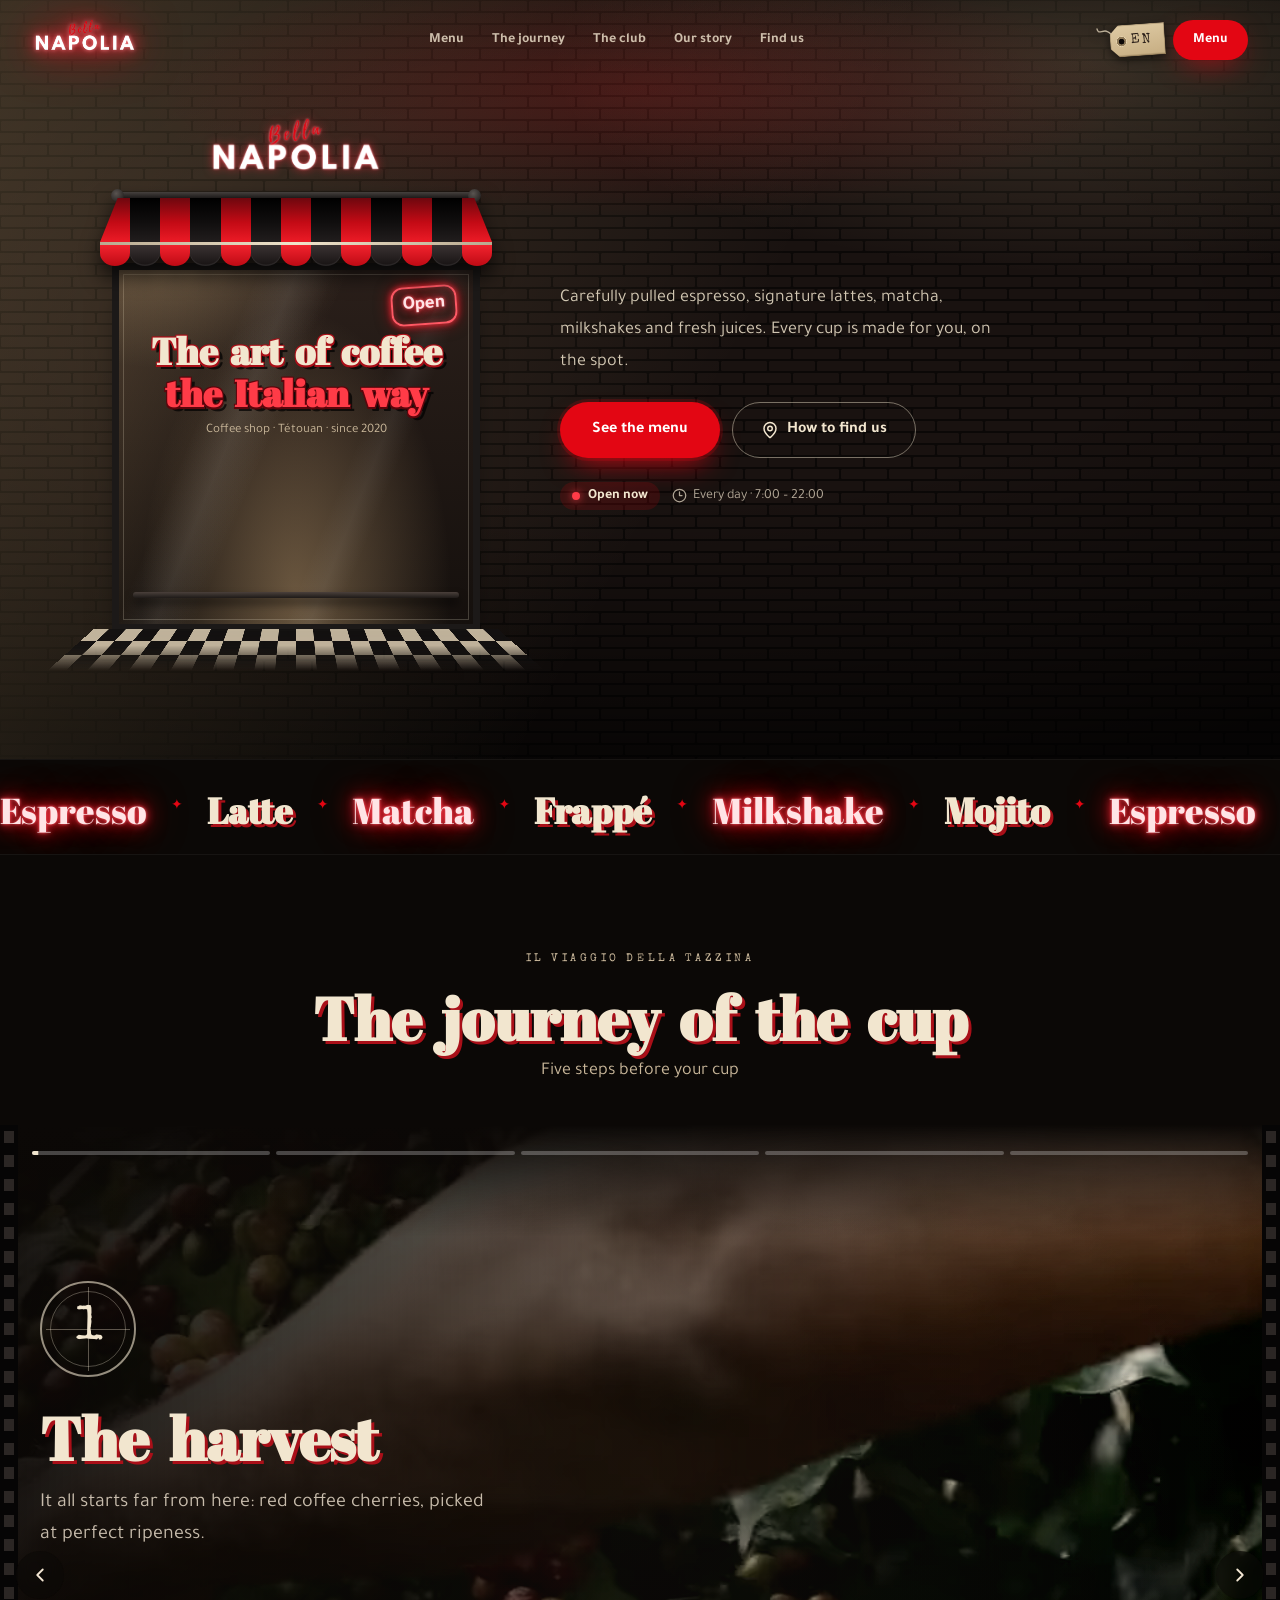
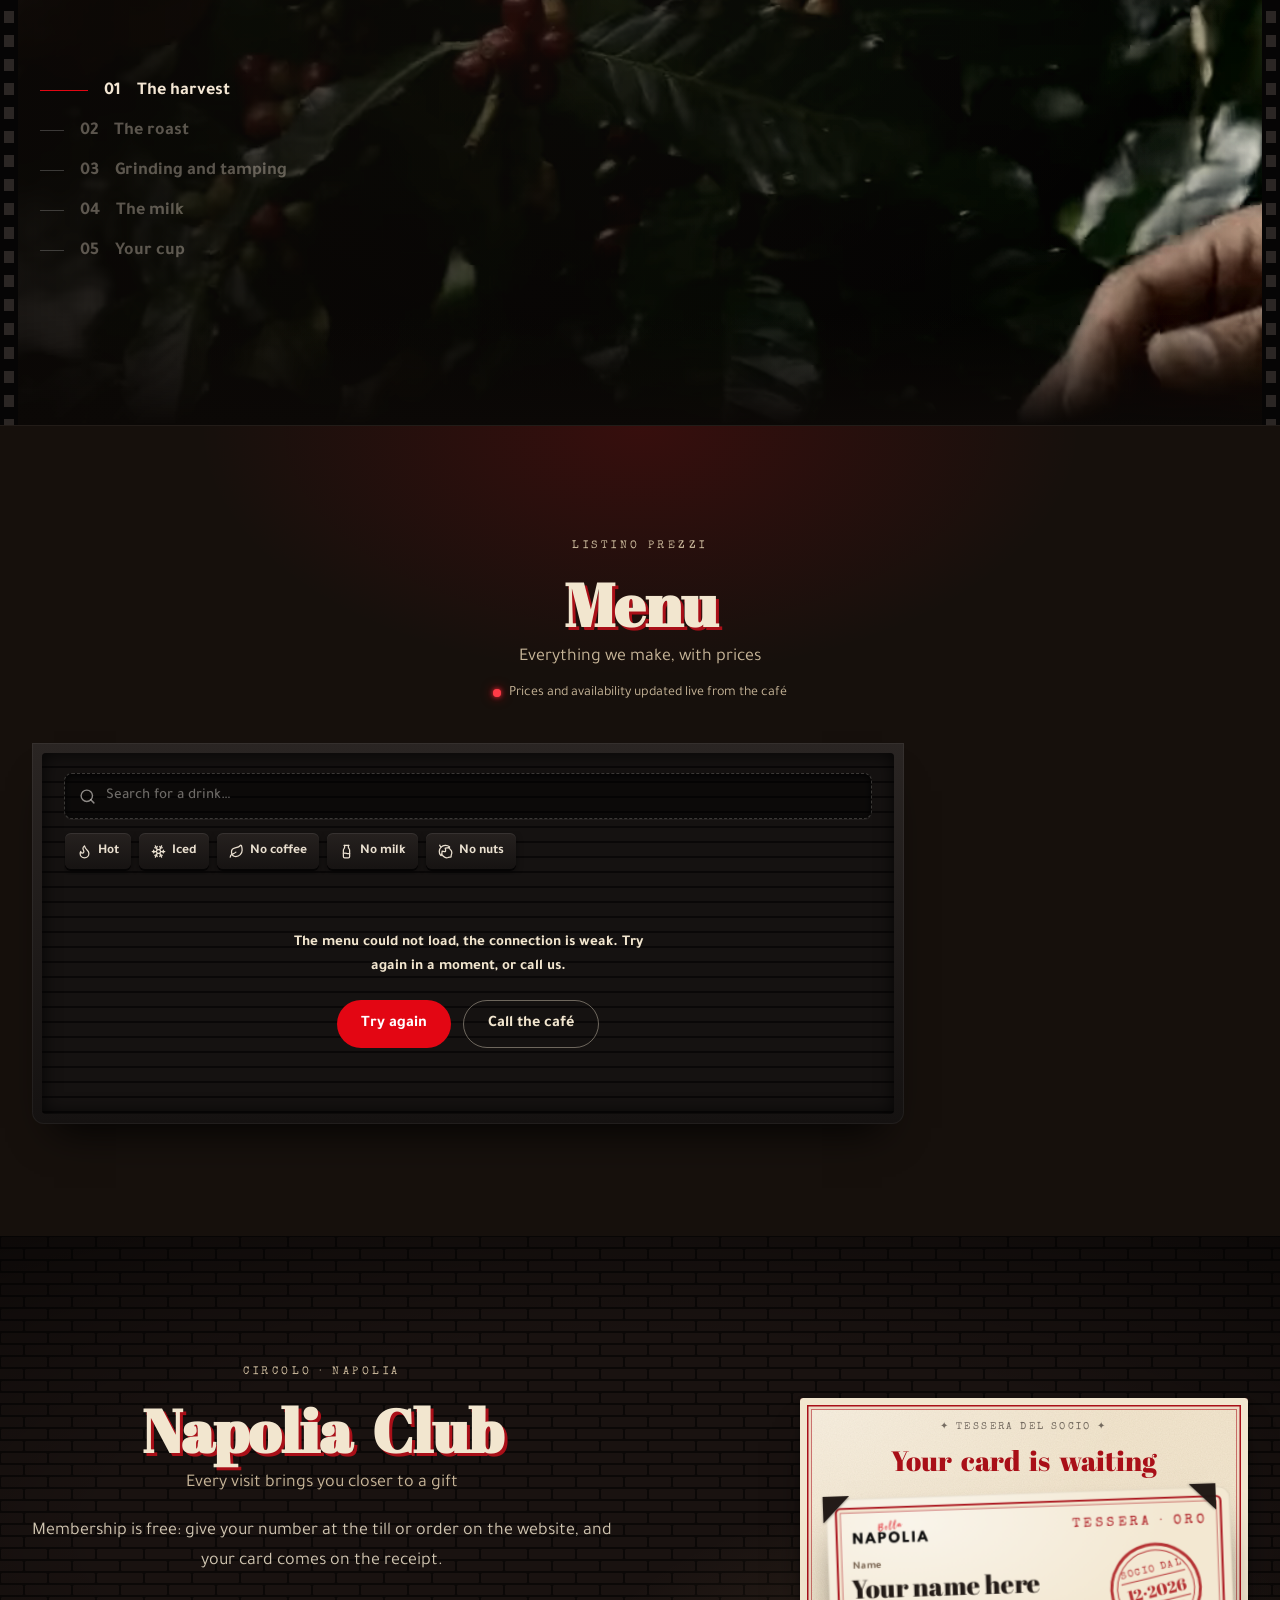
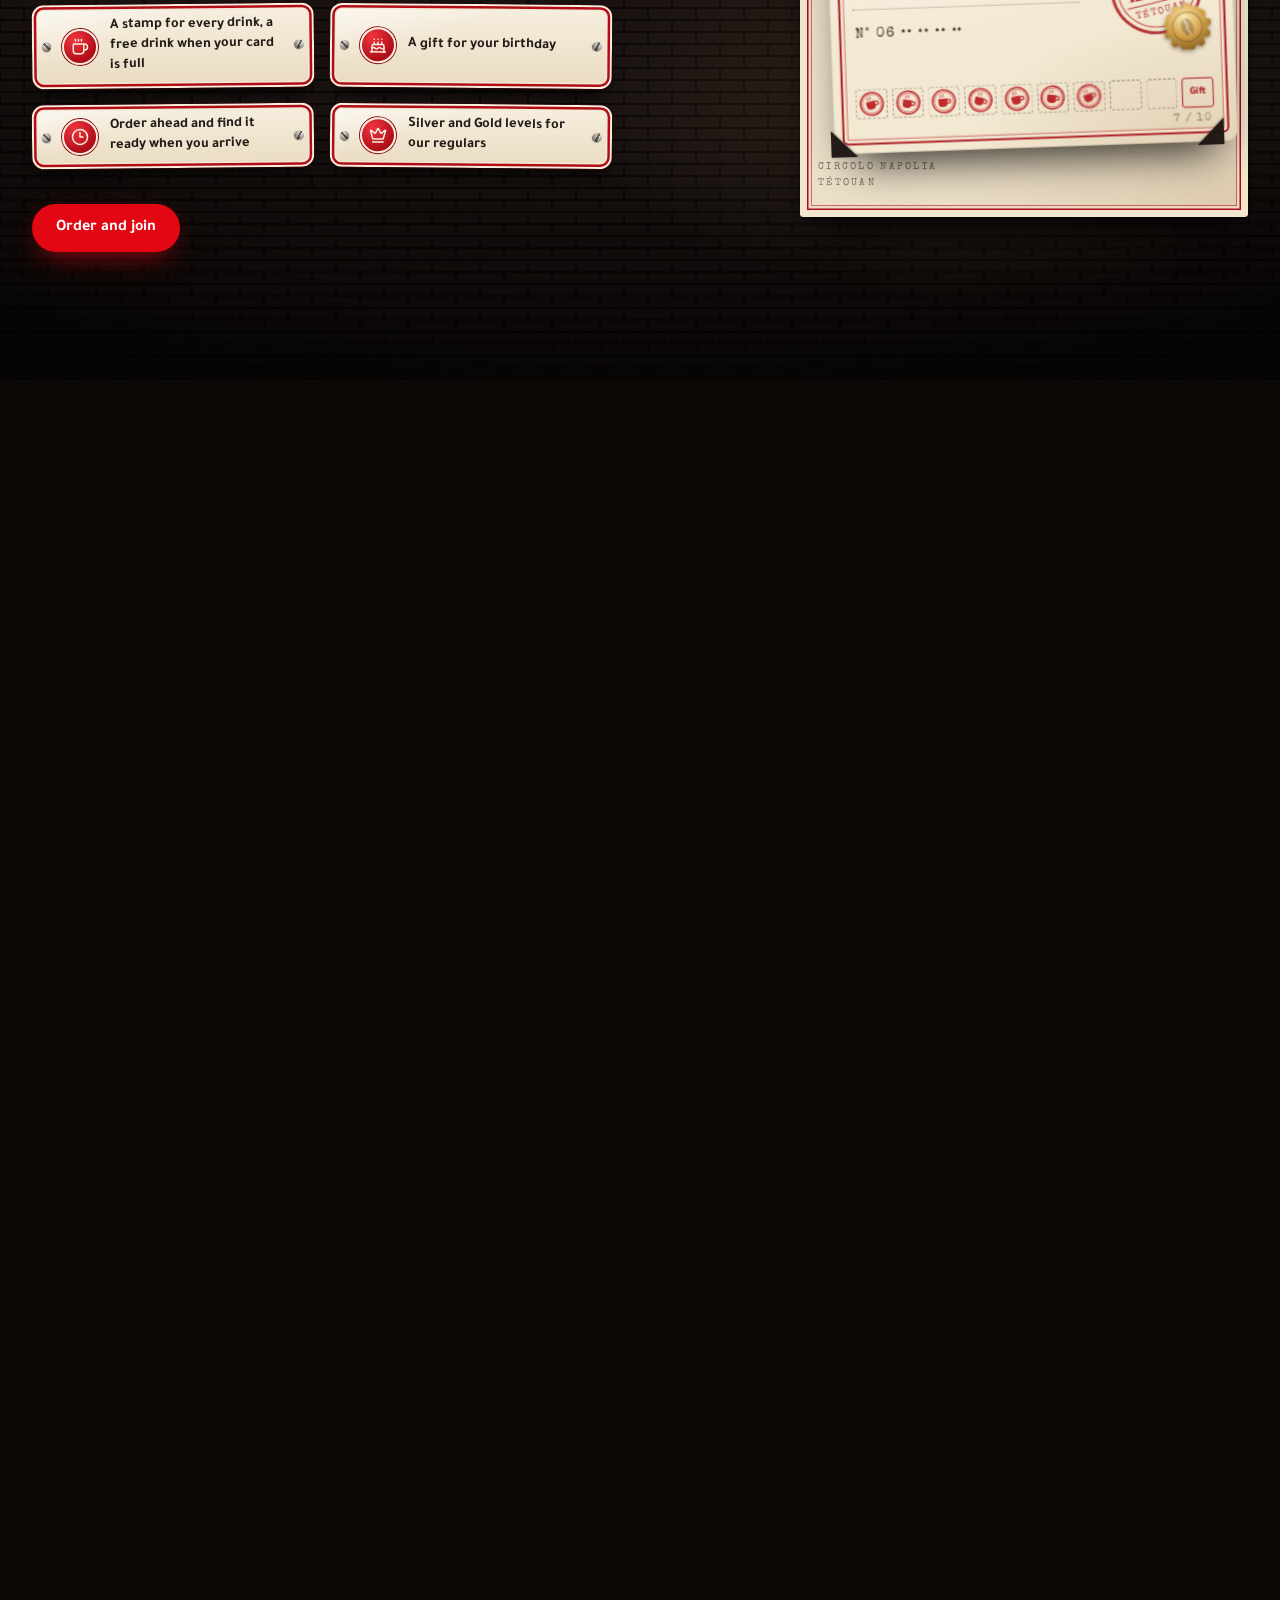
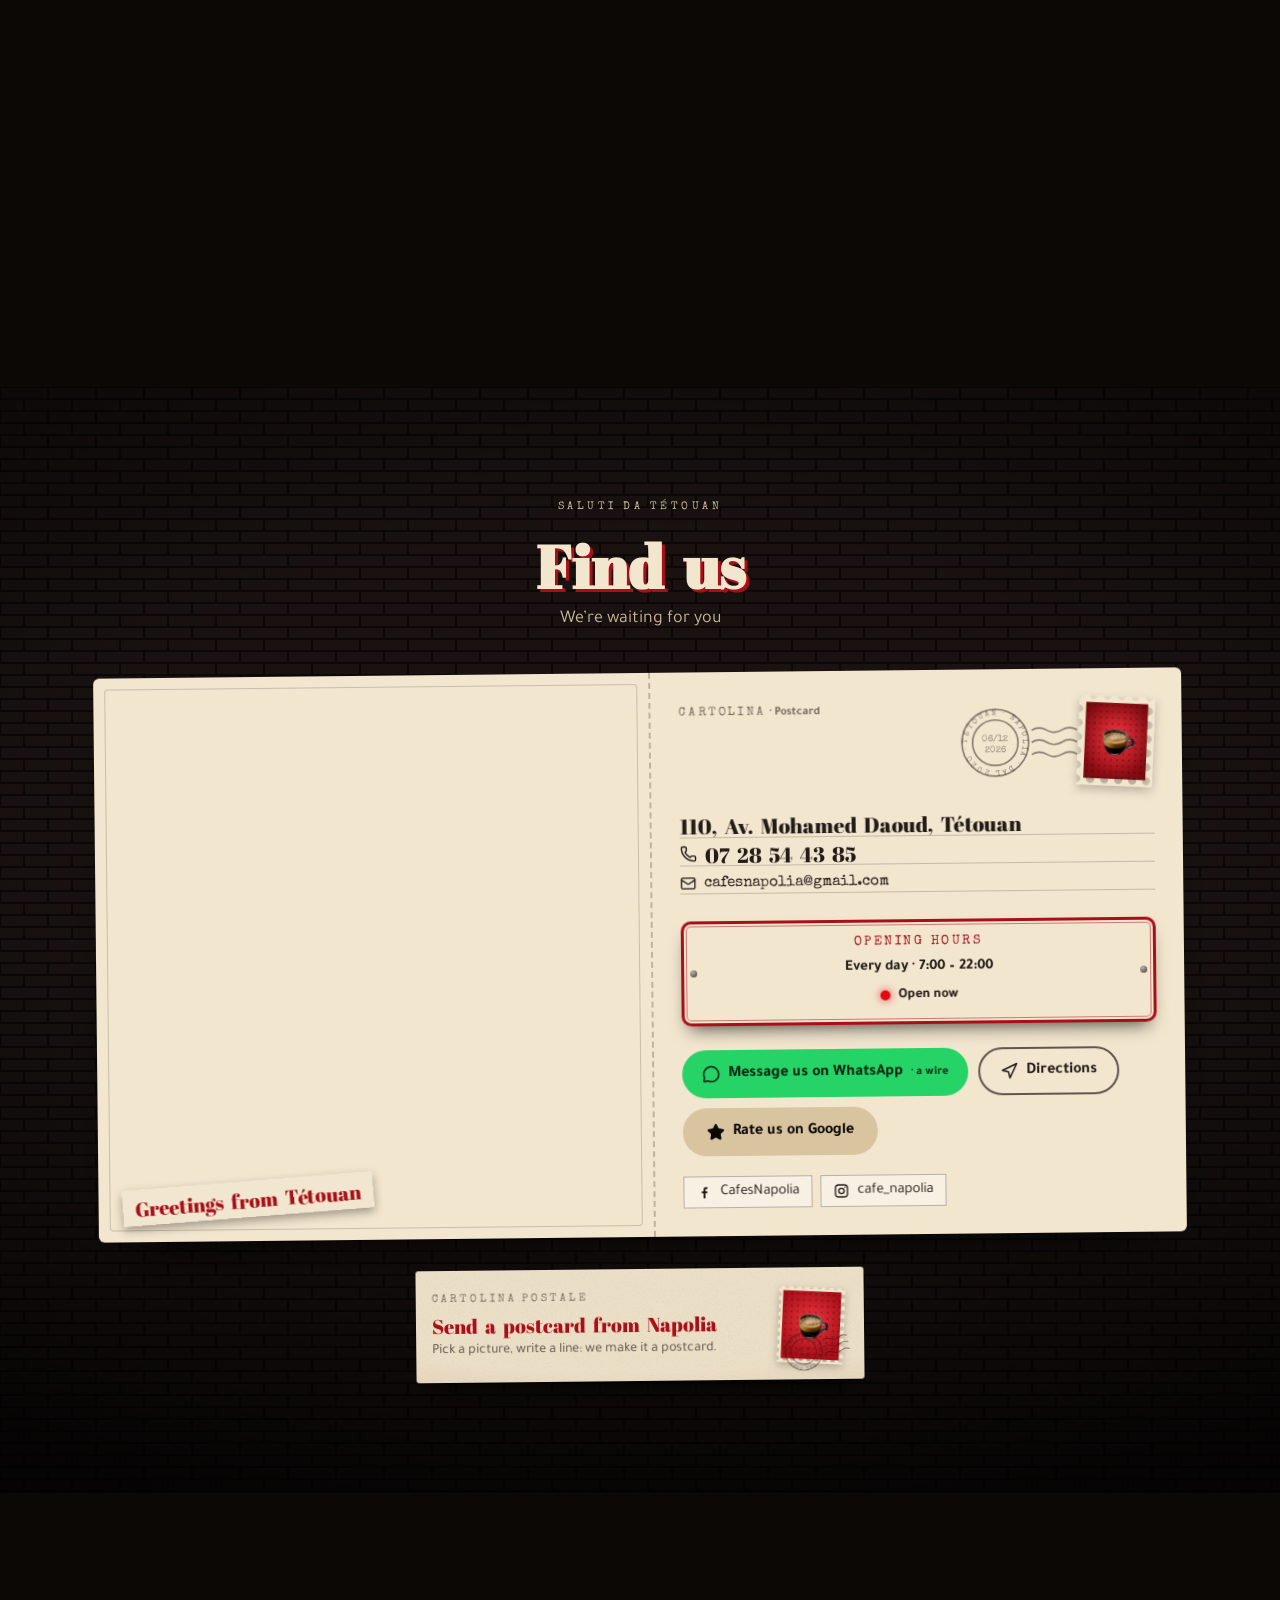
==== commit b29c9991: "Publish website build" ====
--- a/carte/index.html
+++ b/carte/index.html
@@ -75,7 +75,7 @@
         "sameAs": ["https://www.facebook.com/CafesNapolia", "https://www.instagram.com/cafe_napolia/"]
       }
     </script>
-    <script type="module" crossorigin src="/assets/index-CQ7FHv1c.js"></script>
+    <script type="module" crossorigin src="/assets/index-CPGEr-28.js"></script>
     <link rel="modulepreload" crossorigin href="/assets/i18n-BQqAeSSy.js">
     <link rel="modulepreload" crossorigin href="/assets/ui-DUtUfWSb.js">
     <link rel="modulepreload" crossorigin href="/assets/supabaseConfig-3txsLbbu.js">
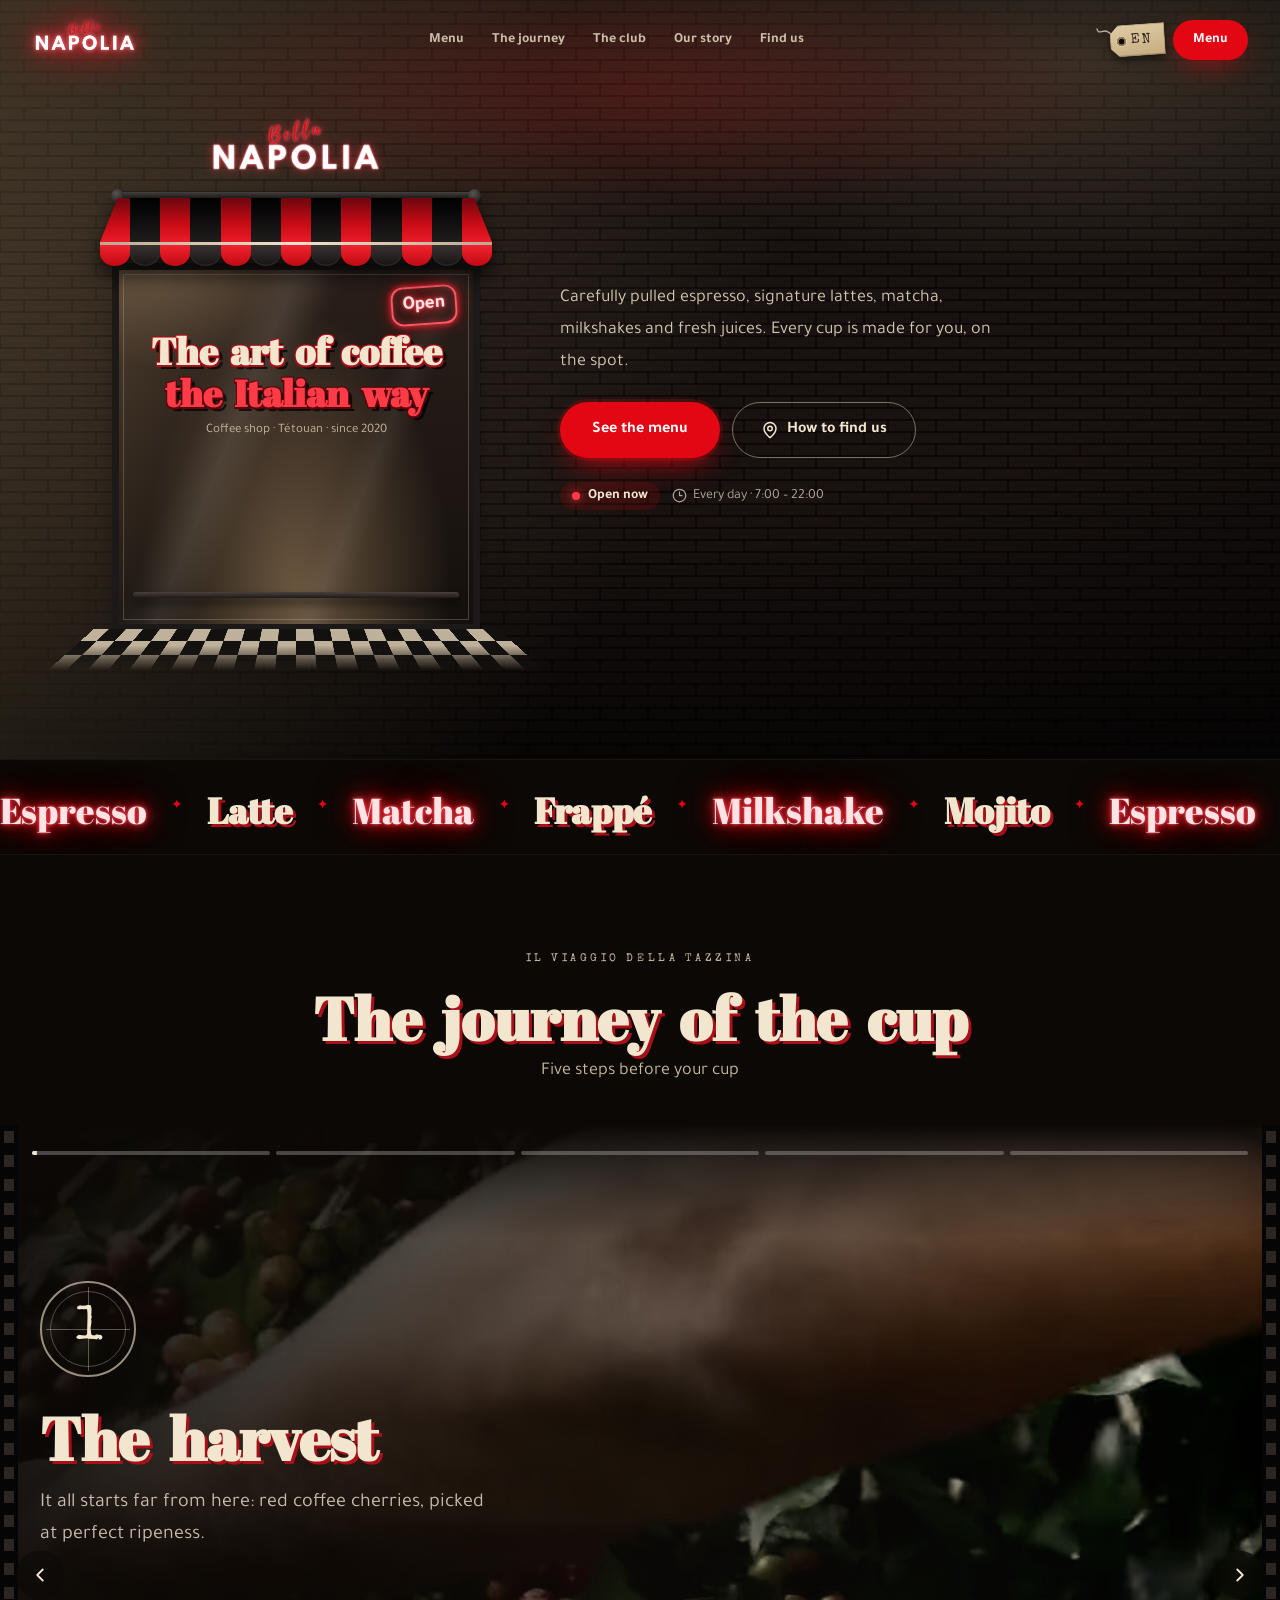
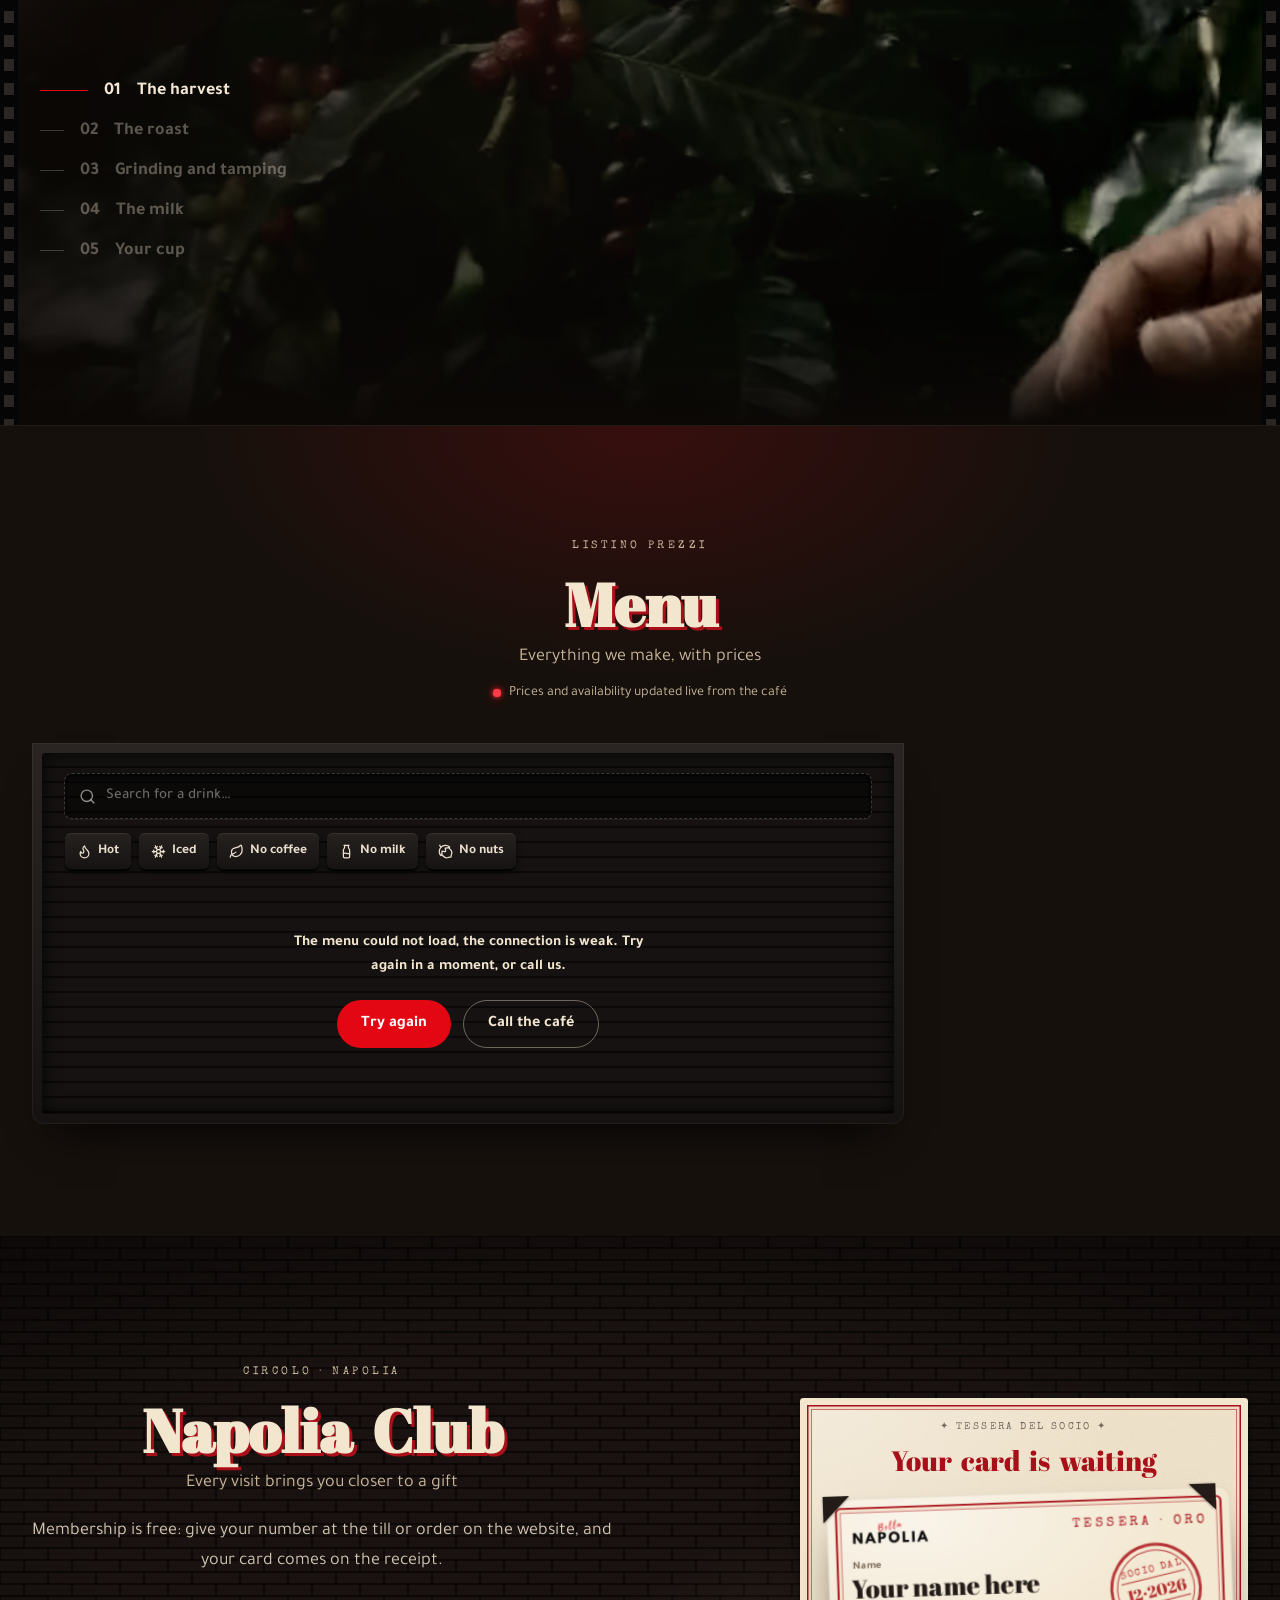
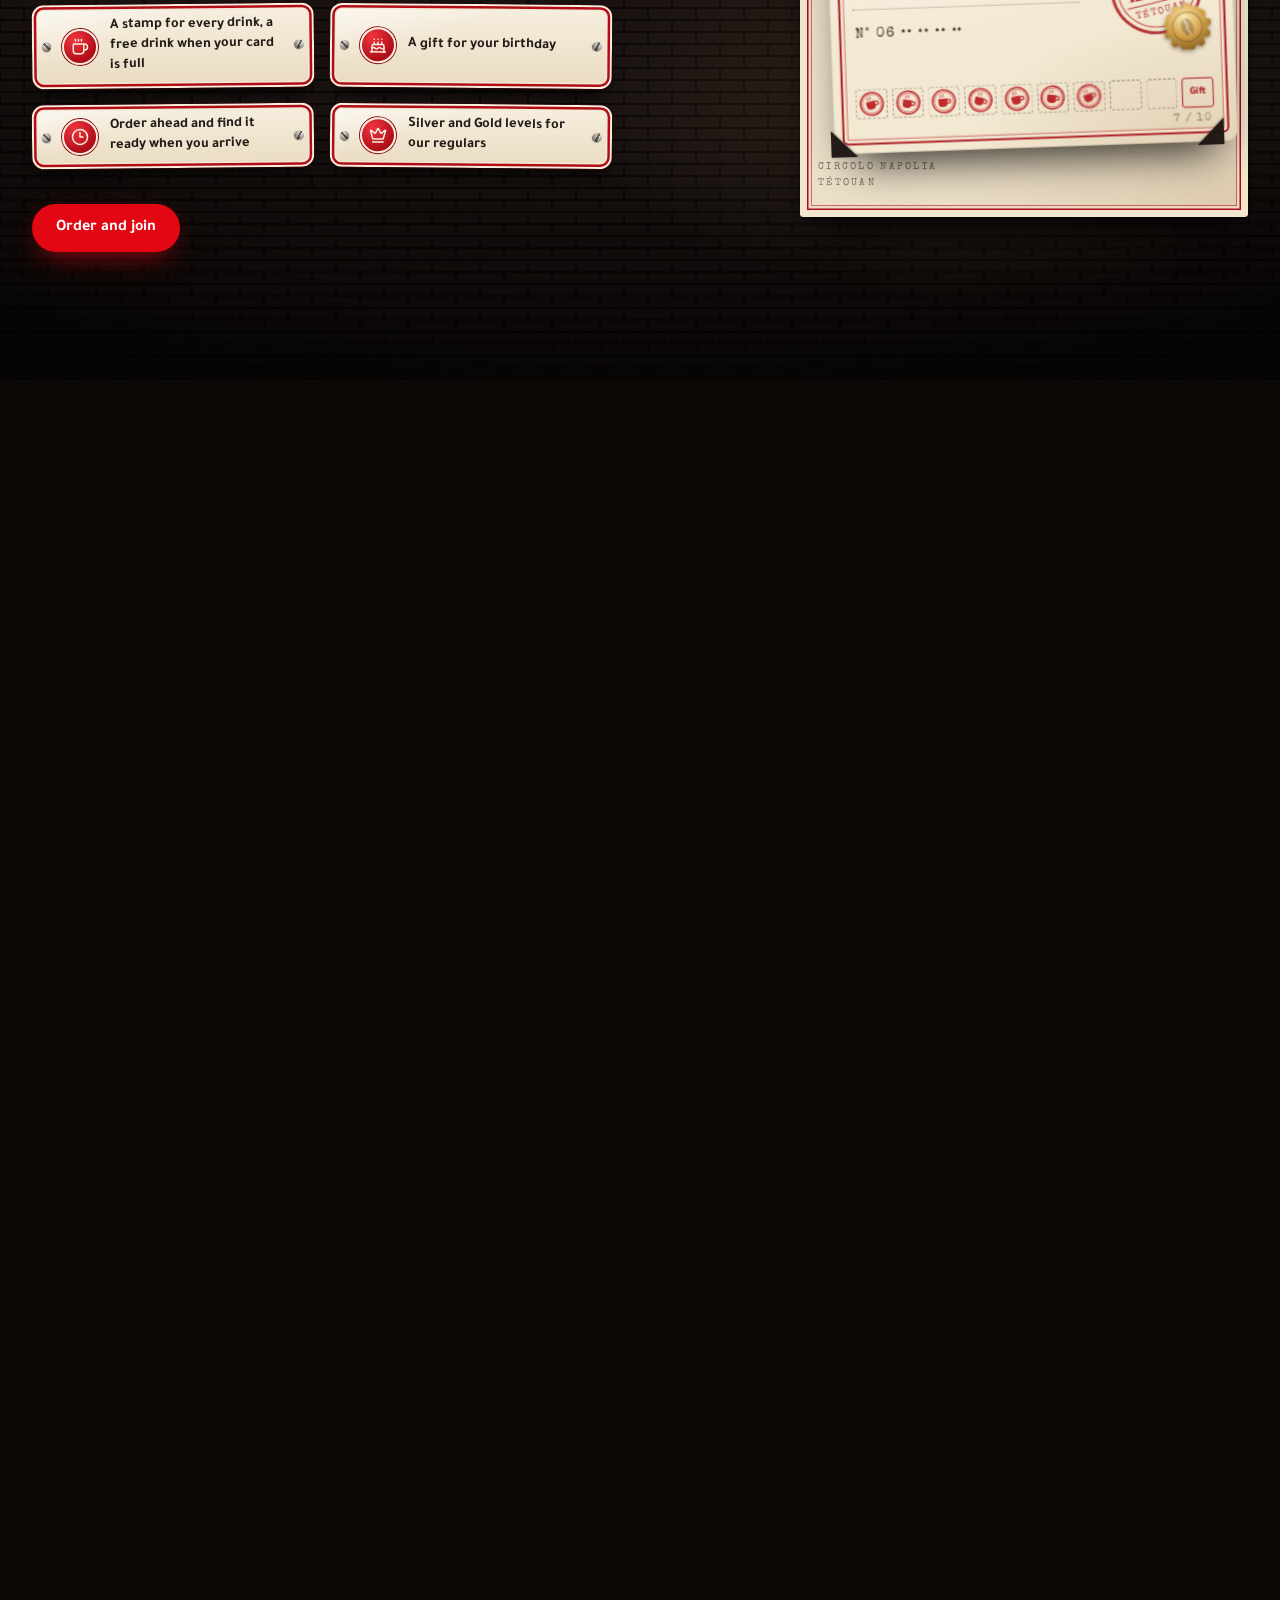
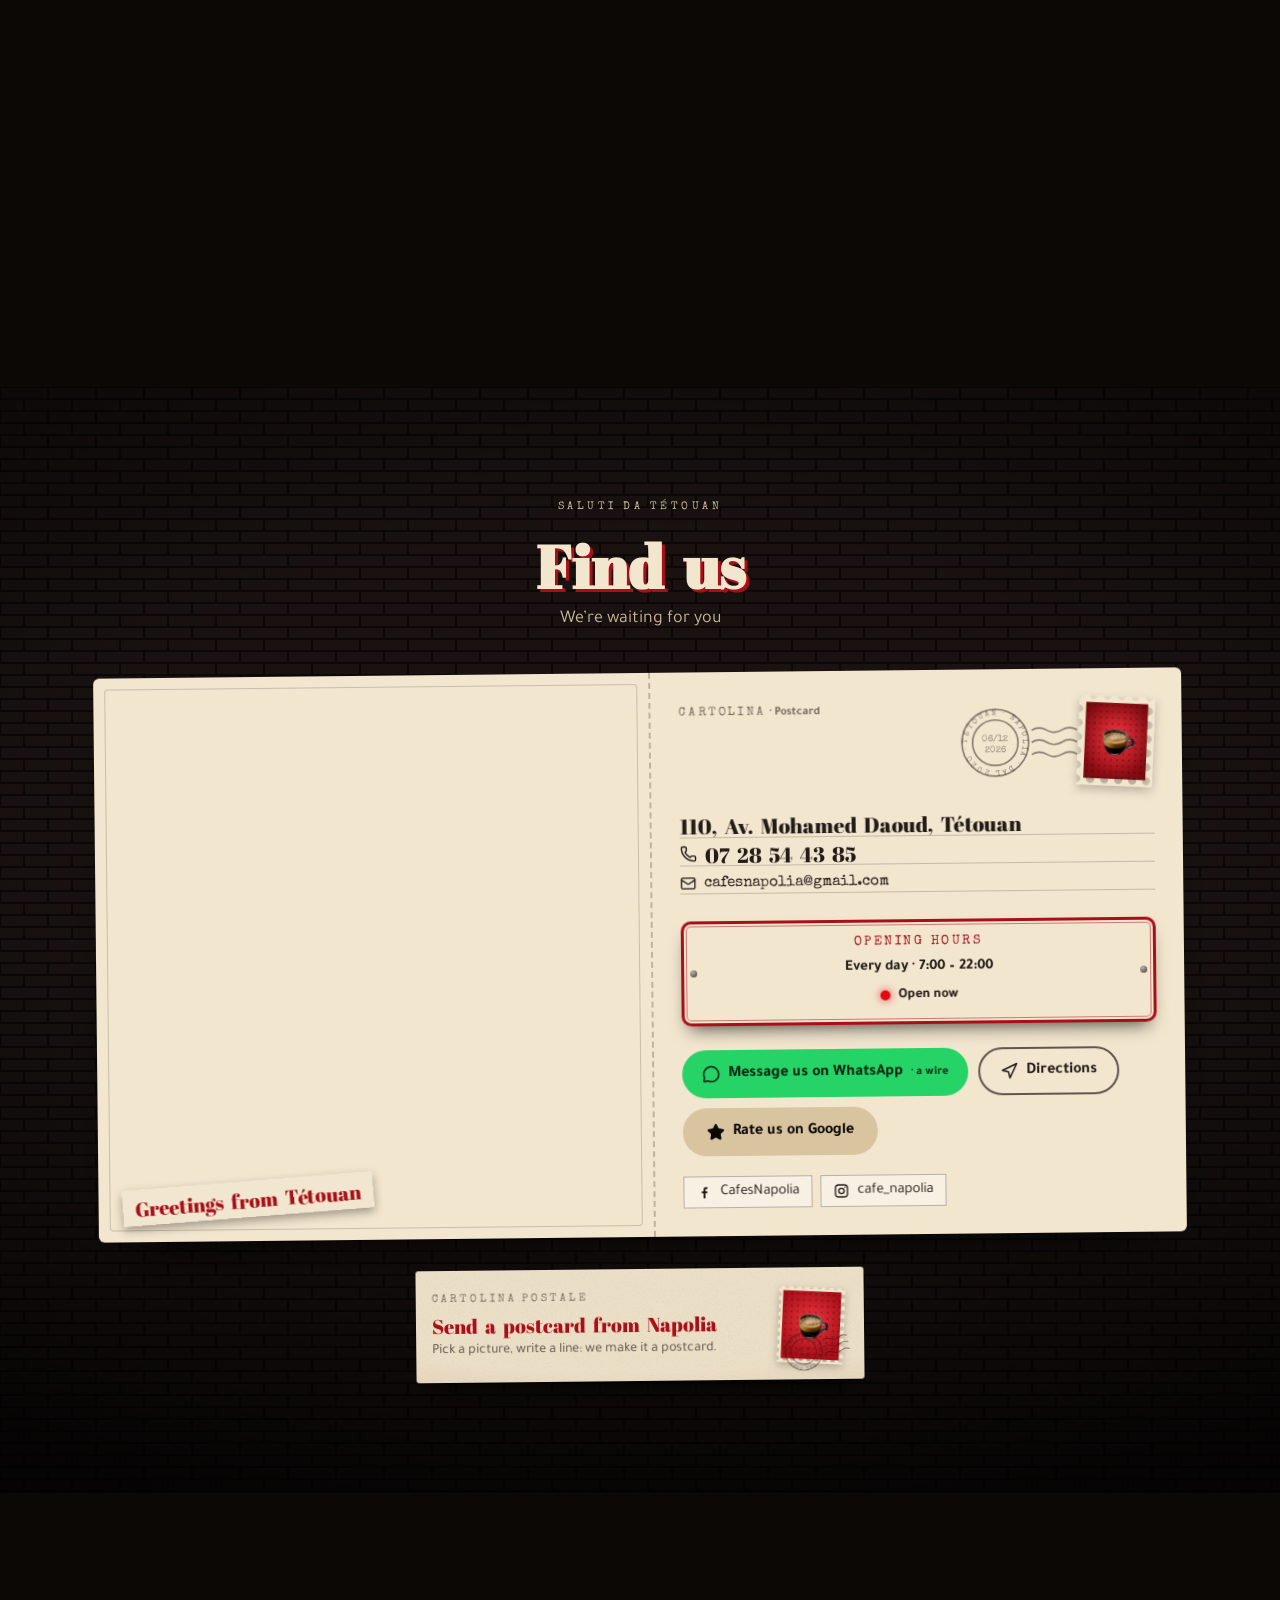
==== commit 33c743fb: "Publish website build" ====
--- a/carte/index.html
+++ b/carte/index.html
@@ -75,7 +75,7 @@
         "sameAs": ["https://www.facebook.com/CafesNapolia", "https://www.instagram.com/cafe_napolia/"]
       }
     </script>
-    <script type="module" crossorigin src="/assets/index-CPGEr-28.js"></script>
+    <script type="module" crossorigin src="/assets/index-DwRpH3EL.js"></script>
     <link rel="modulepreload" crossorigin href="/assets/i18n-BQqAeSSy.js">
     <link rel="modulepreload" crossorigin href="/assets/ui-DUtUfWSb.js">
     <link rel="modulepreload" crossorigin href="/assets/supabaseConfig-3txsLbbu.js">
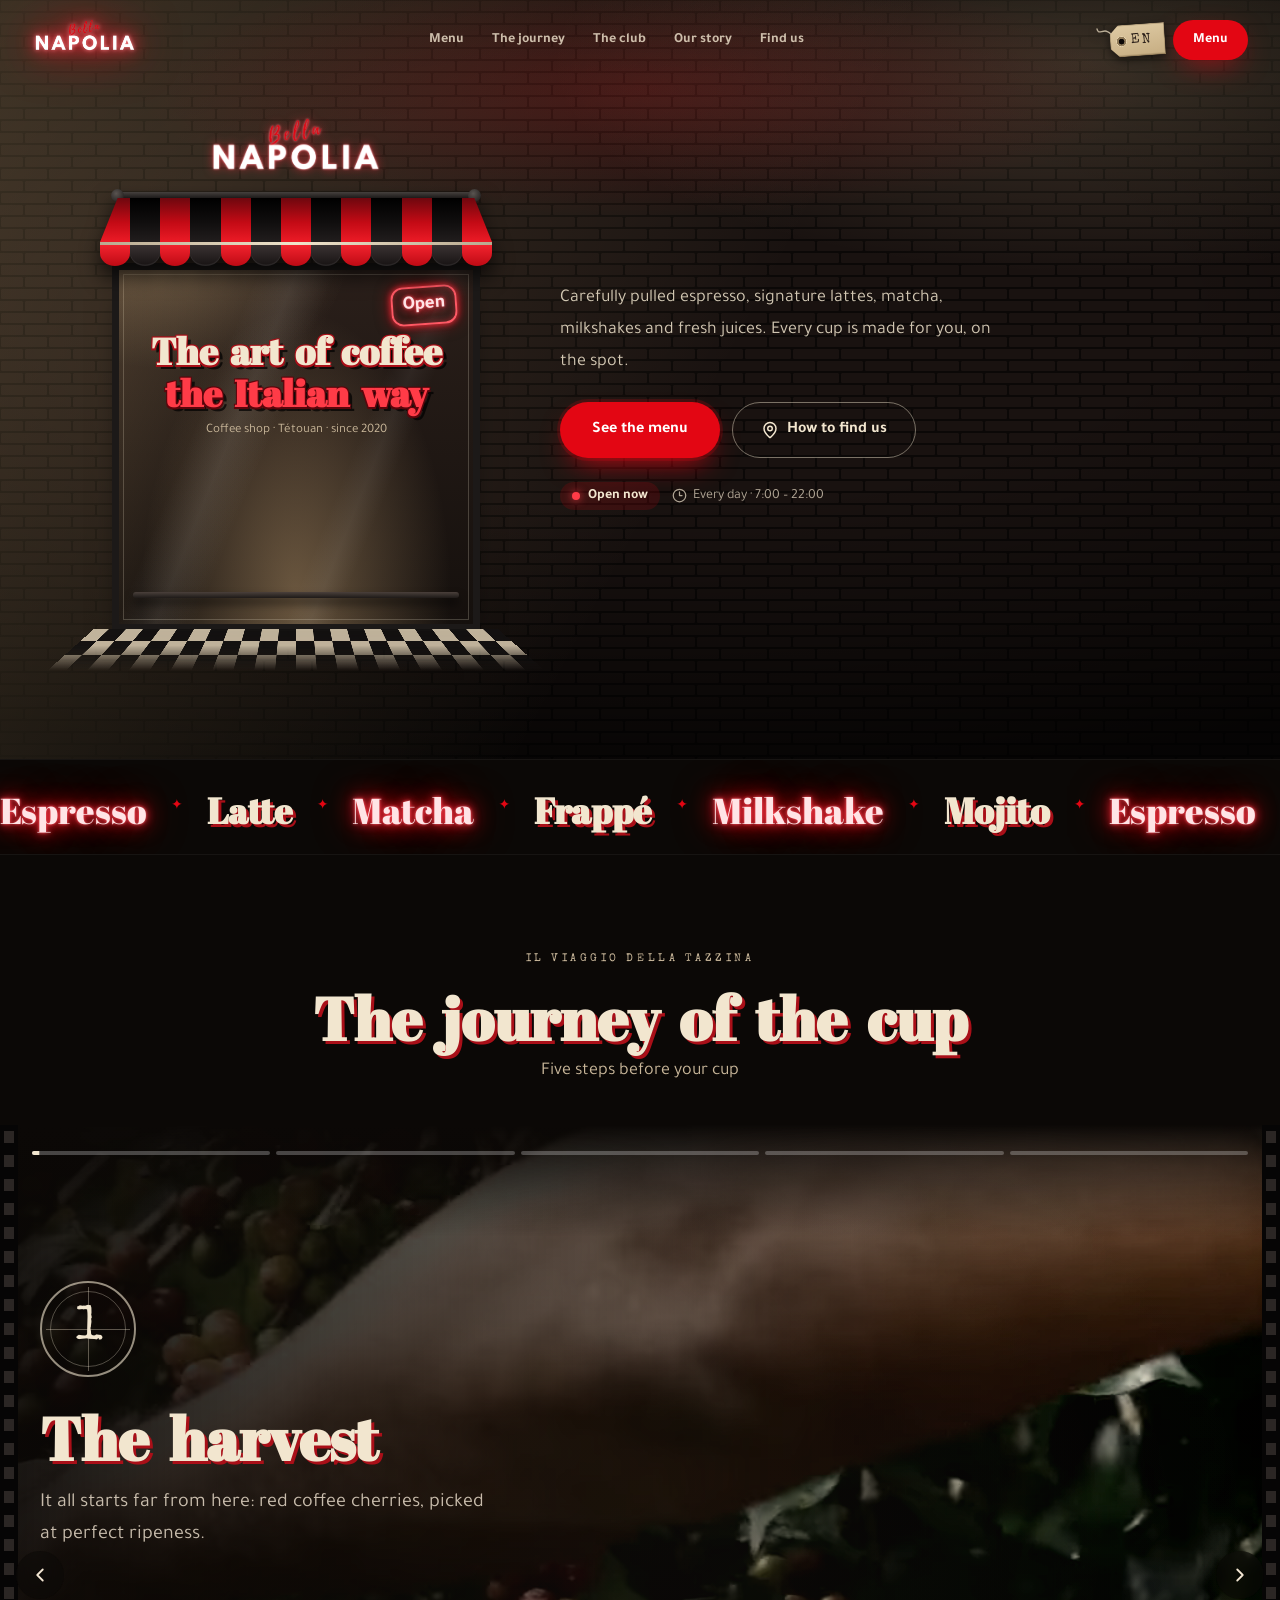
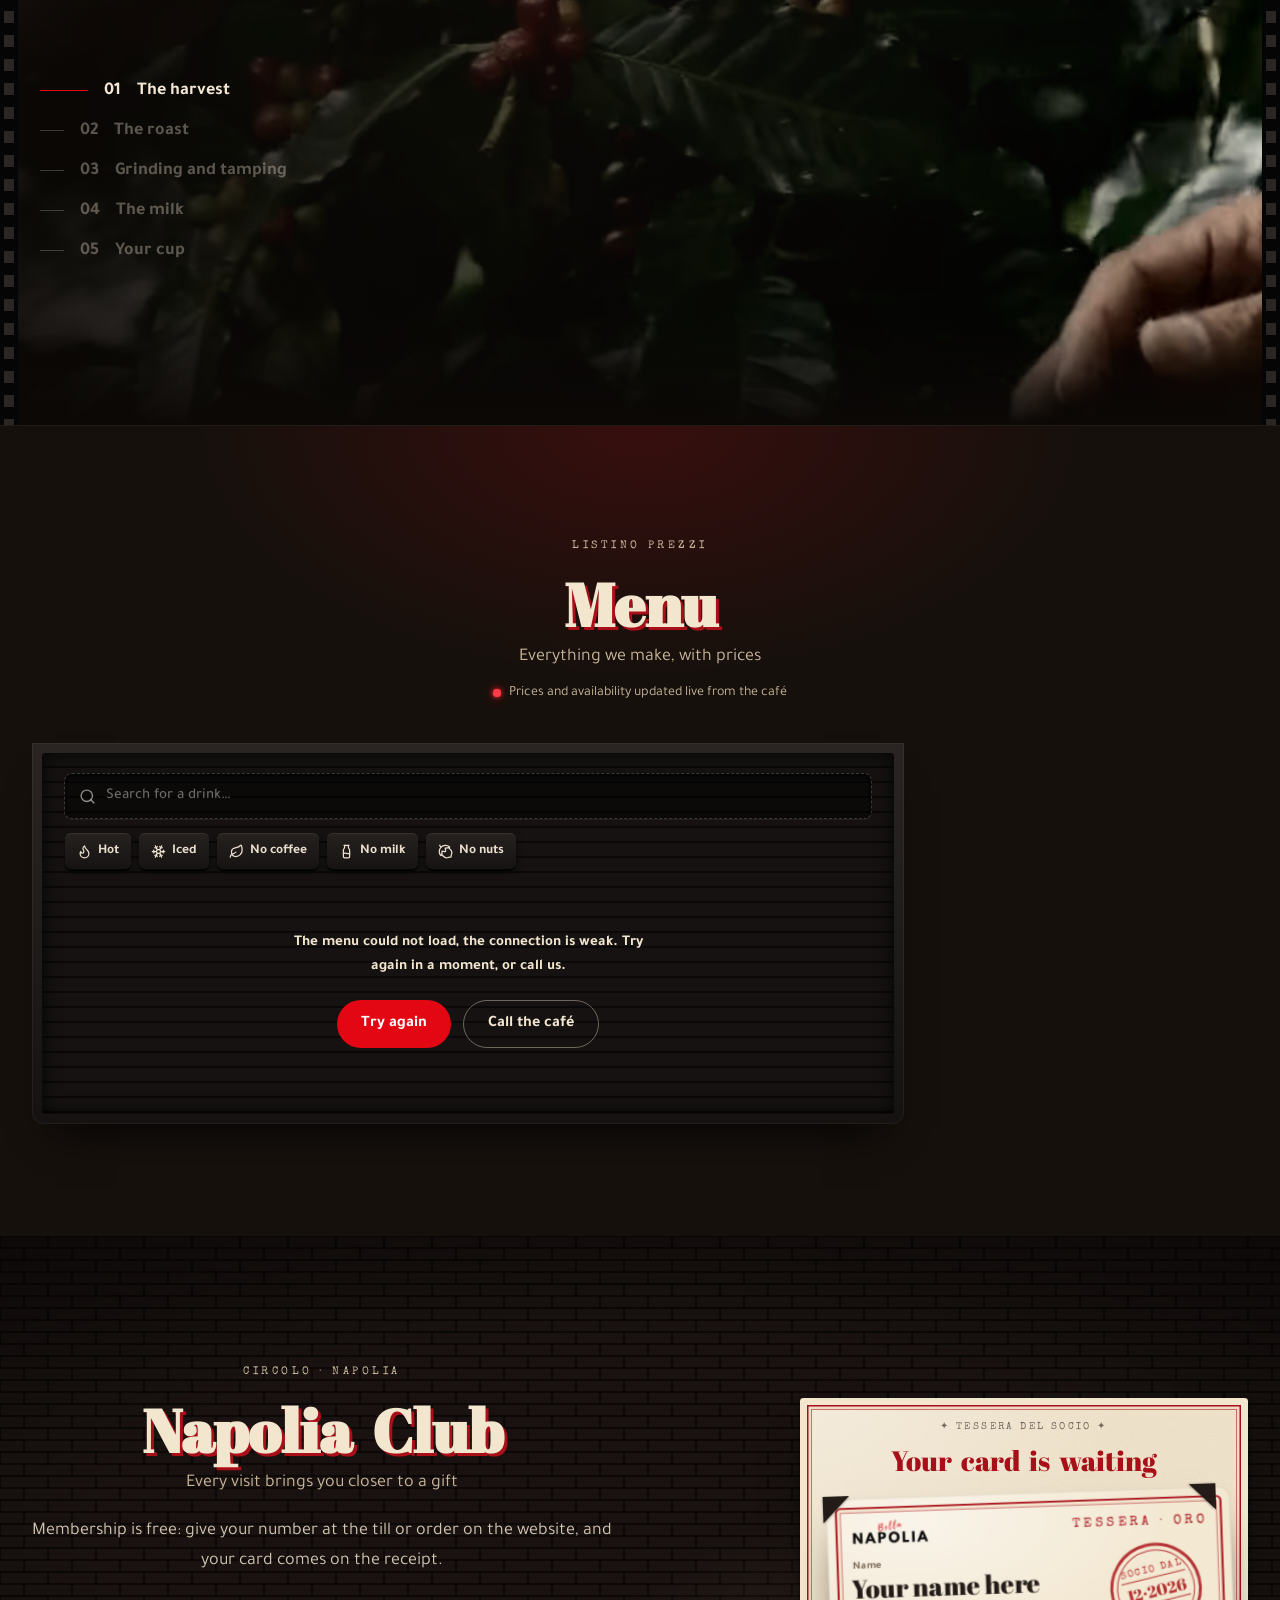
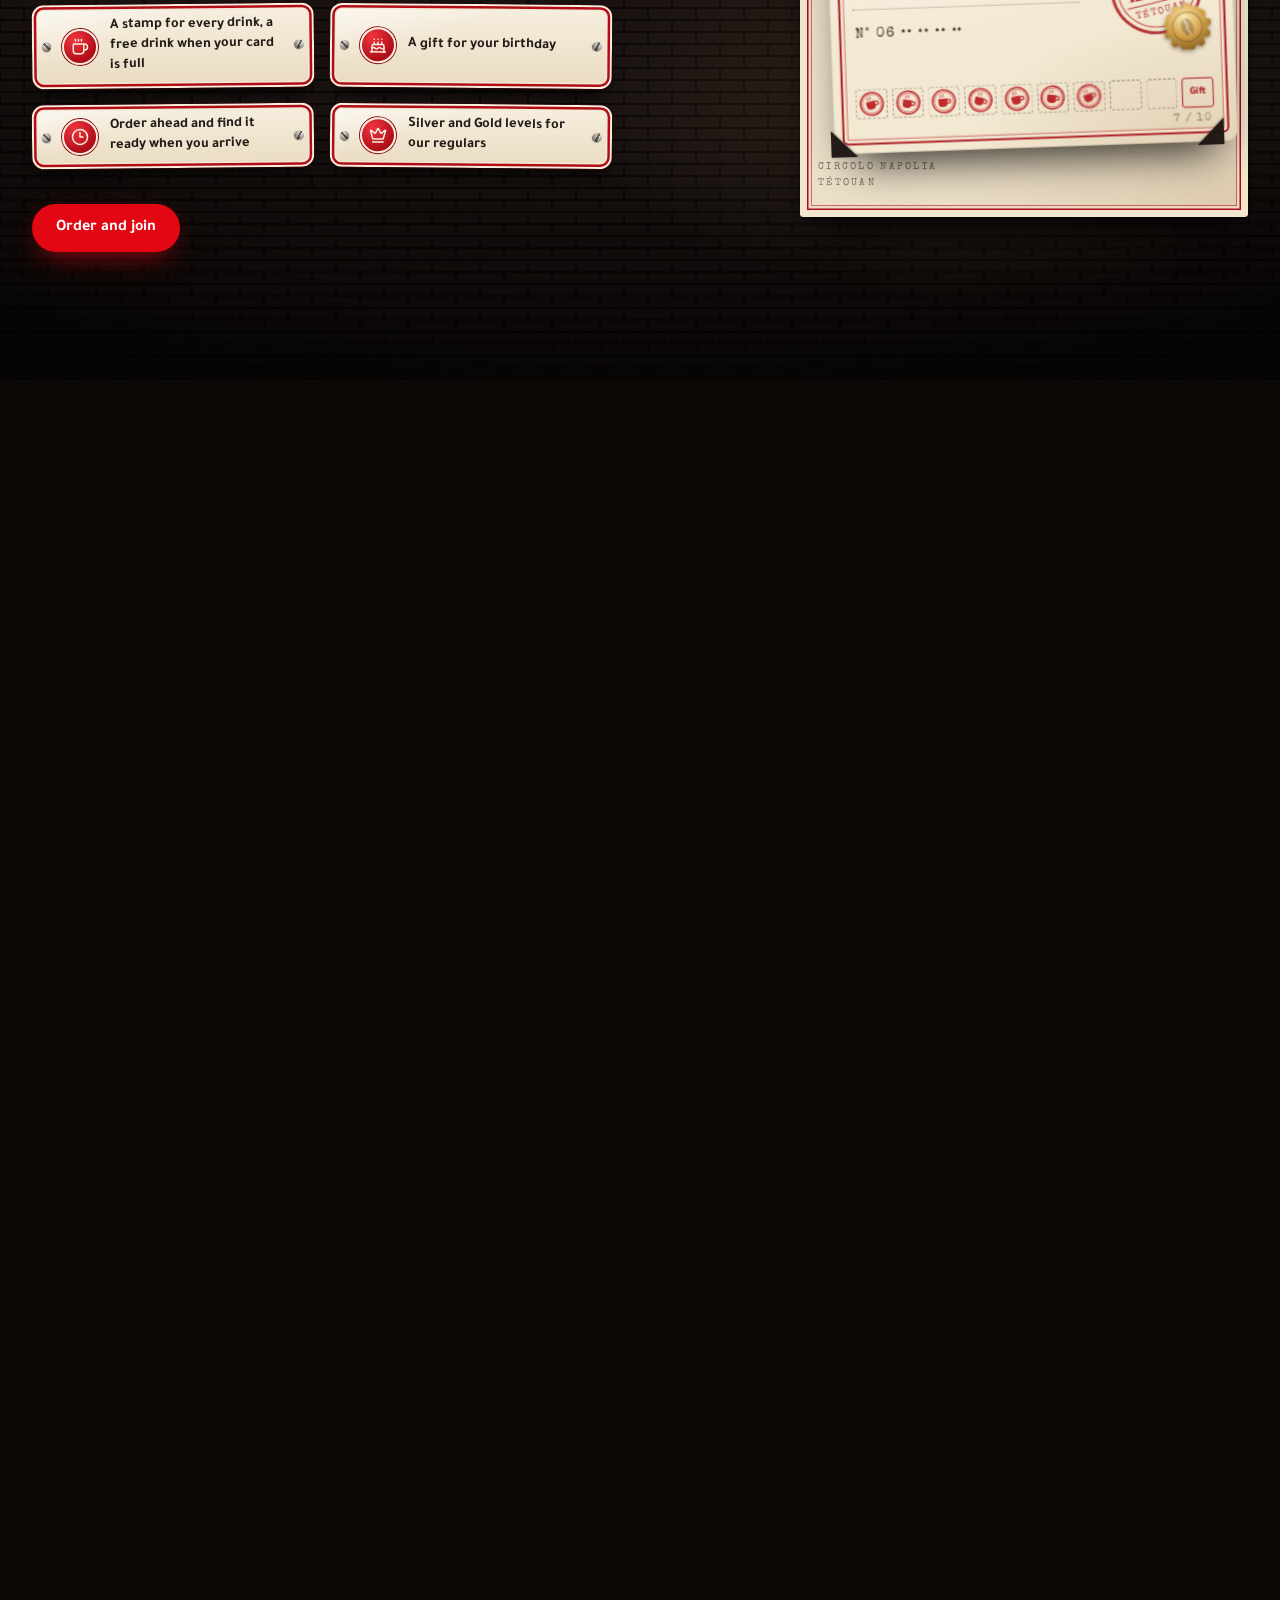
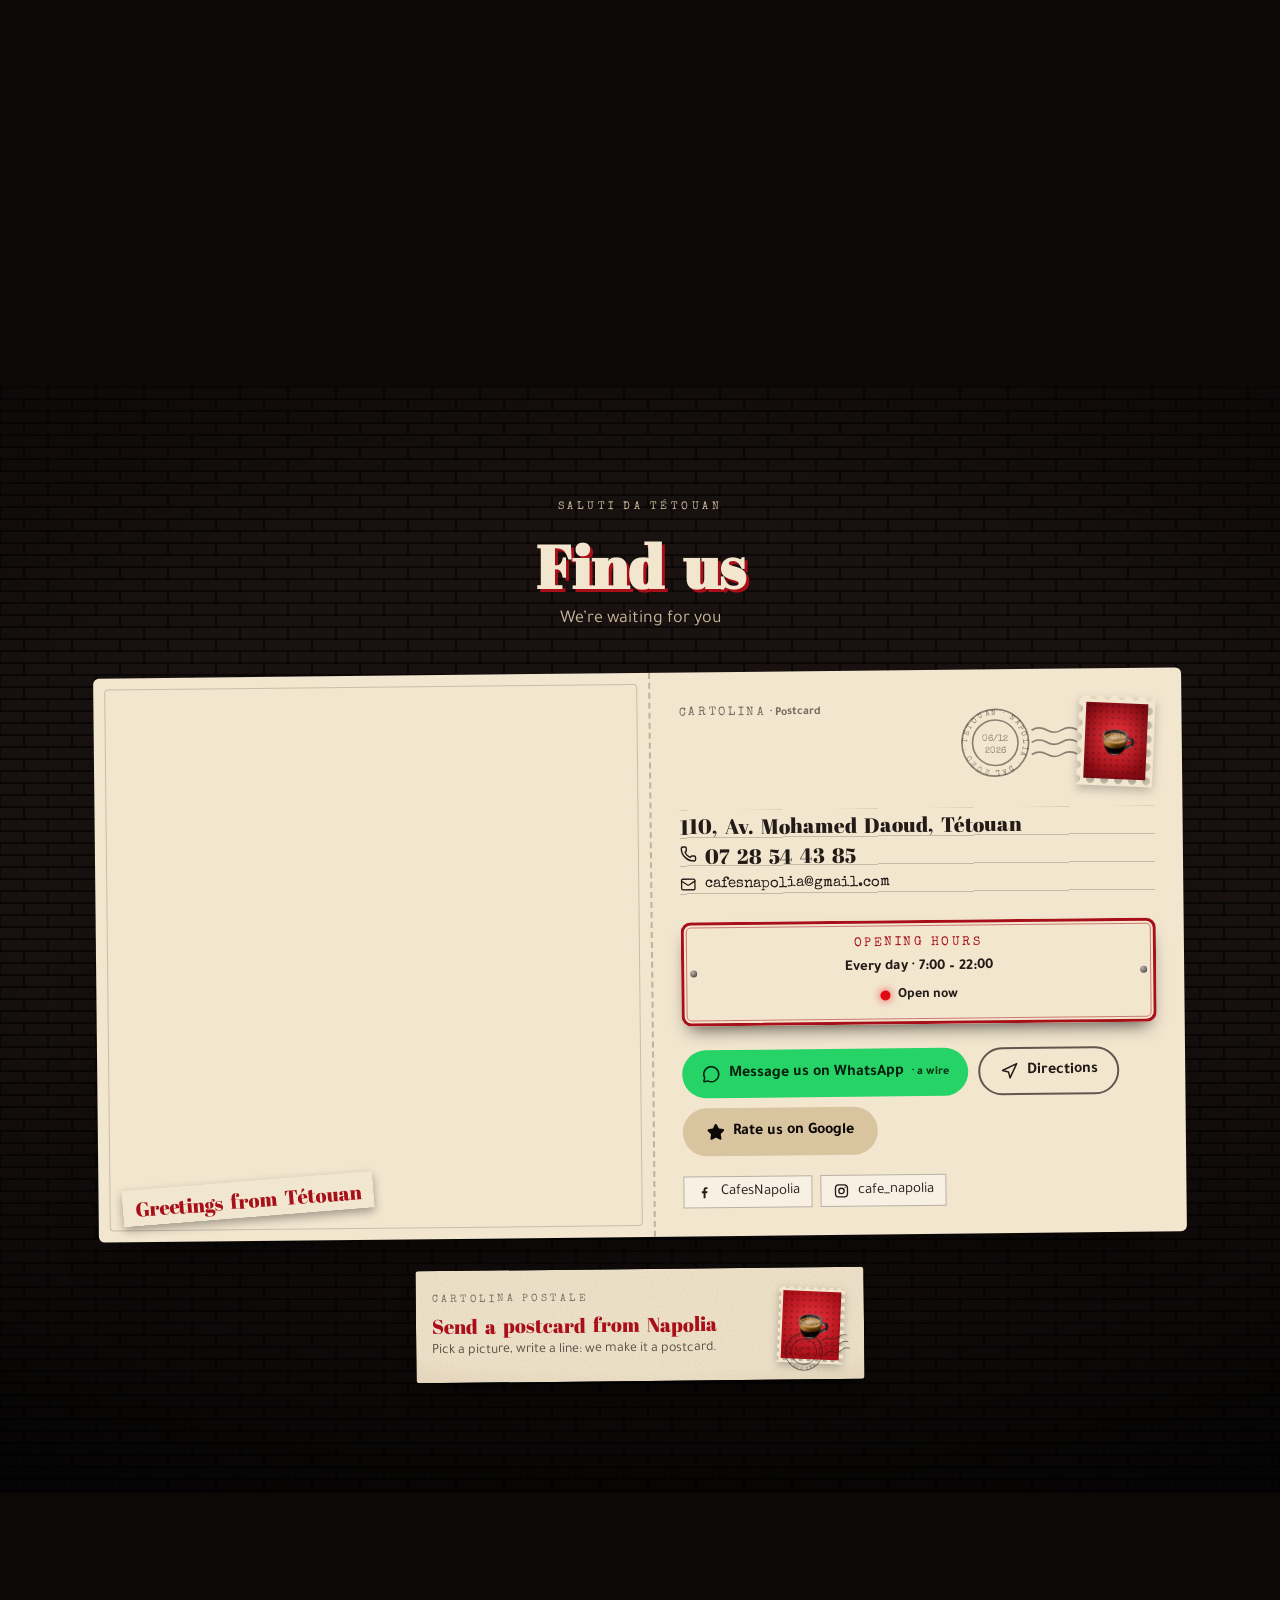
==== commit 955f7241: "Publish website build" ====
--- a/carte/index.html
+++ b/carte/index.html
@@ -75,7 +75,7 @@
         "sameAs": ["https://www.facebook.com/CafesNapolia", "https://www.instagram.com/cafe_napolia/"]
       }
     </script>
-    <script type="module" crossorigin src="/assets/index-DwRpH3EL.js"></script>
+    <script type="module" crossorigin src="/assets/index-Cjgi9jfr.js"></script>
     <link rel="modulepreload" crossorigin href="/assets/i18n-BQqAeSSy.js">
     <link rel="modulepreload" crossorigin href="/assets/ui-DUtUfWSb.js">
     <link rel="modulepreload" crossorigin href="/assets/supabaseConfig-3txsLbbu.js">
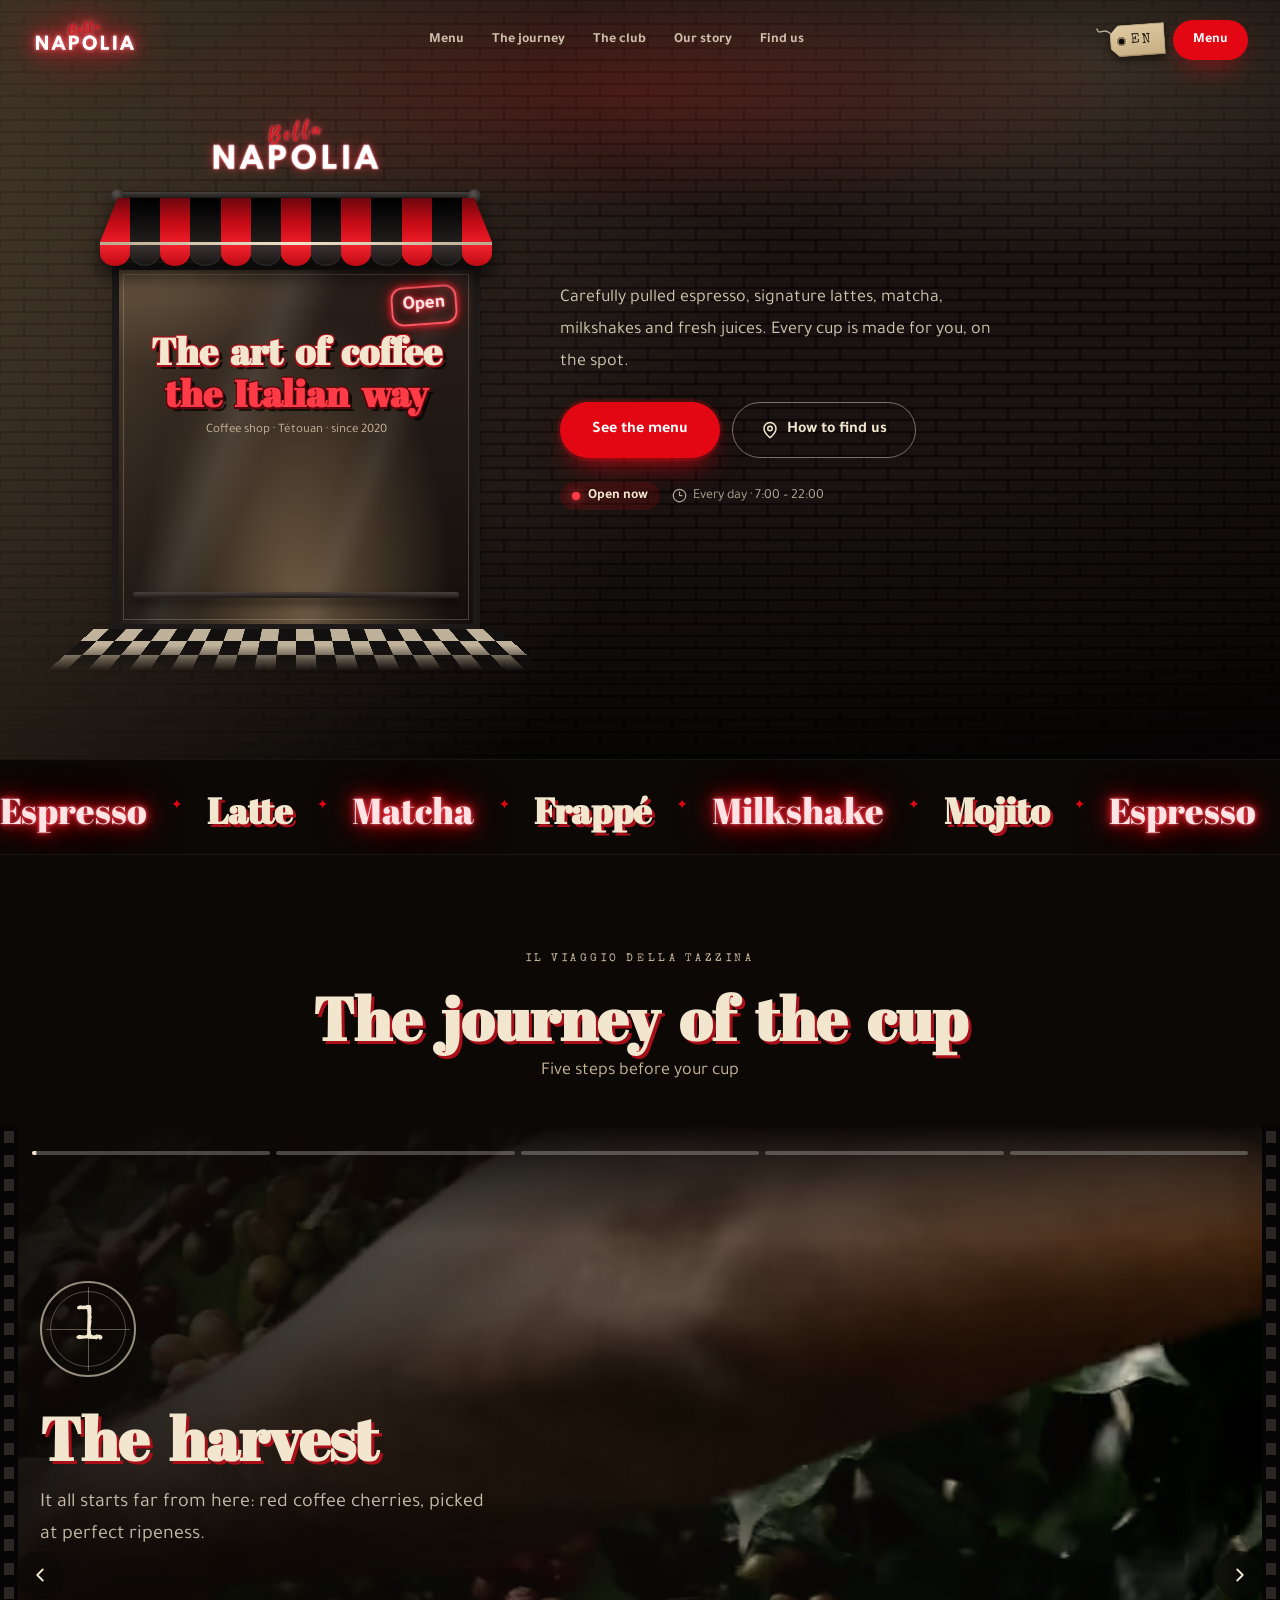
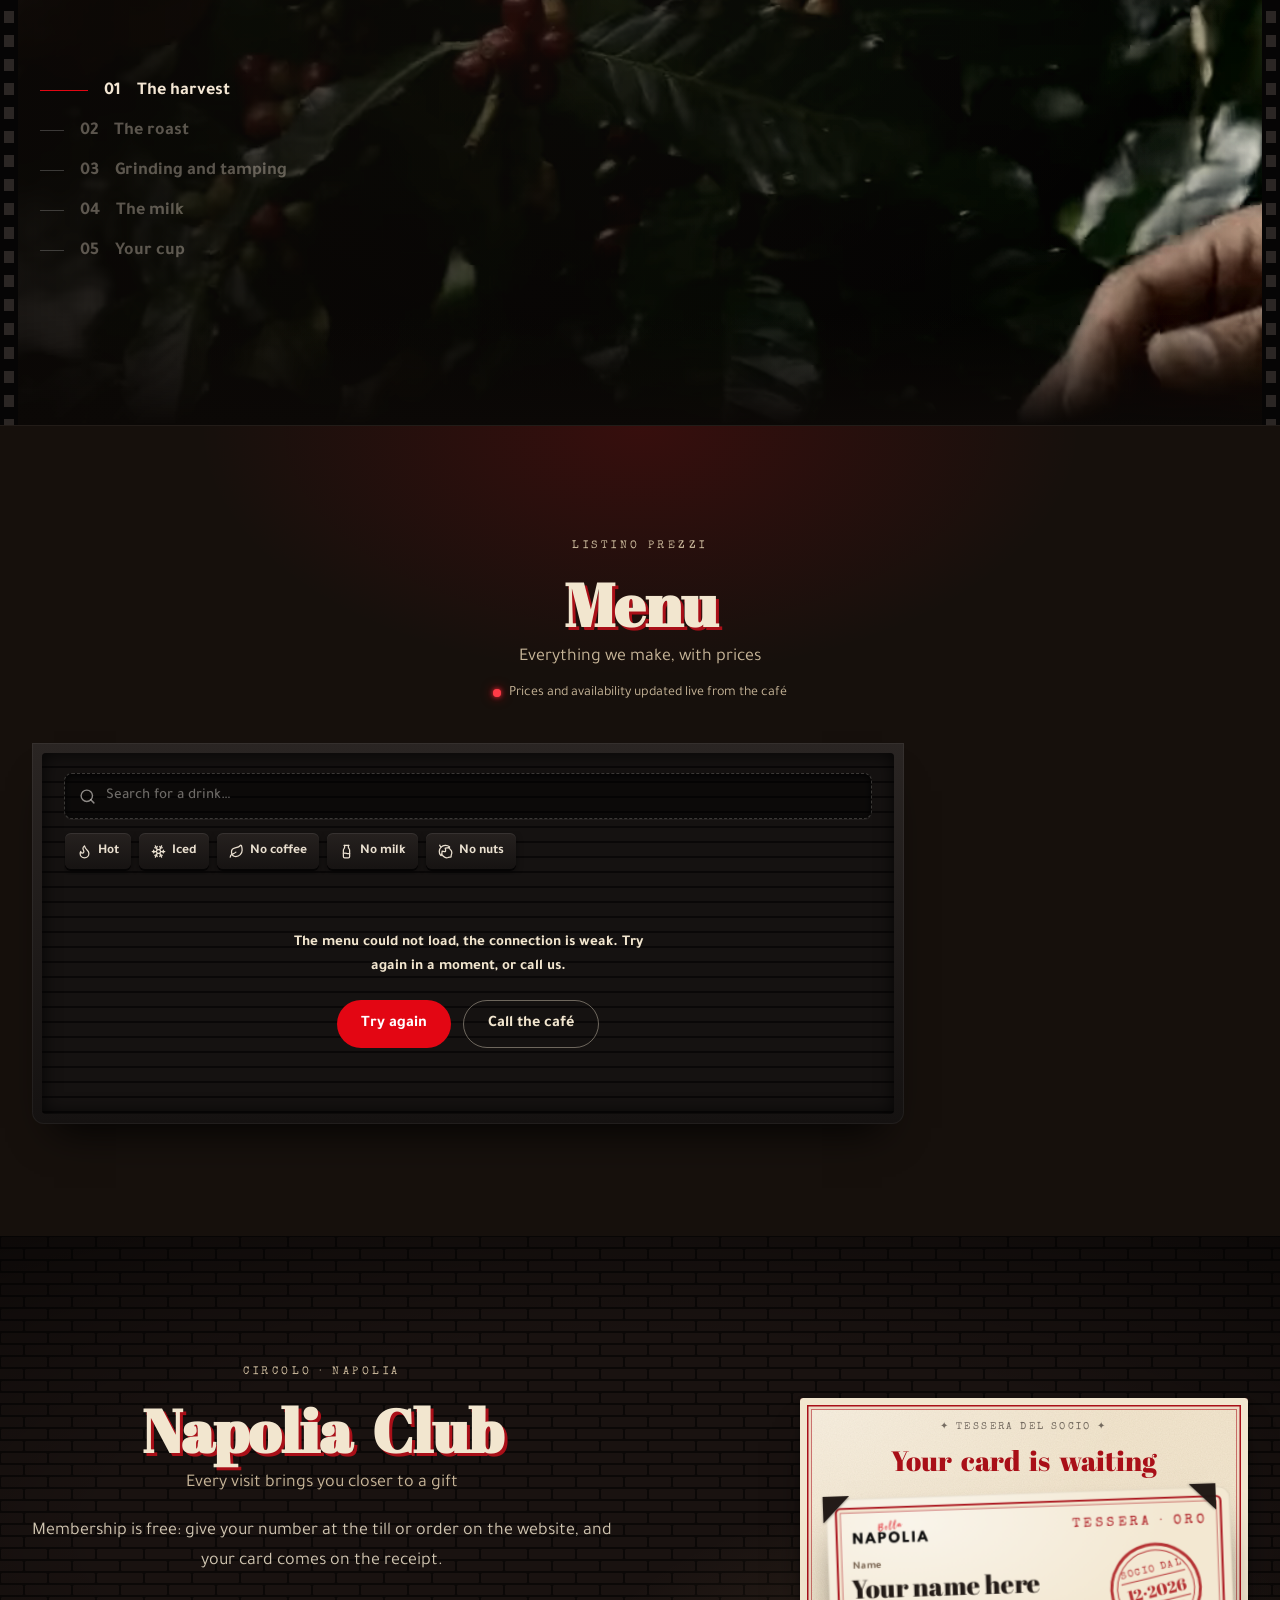
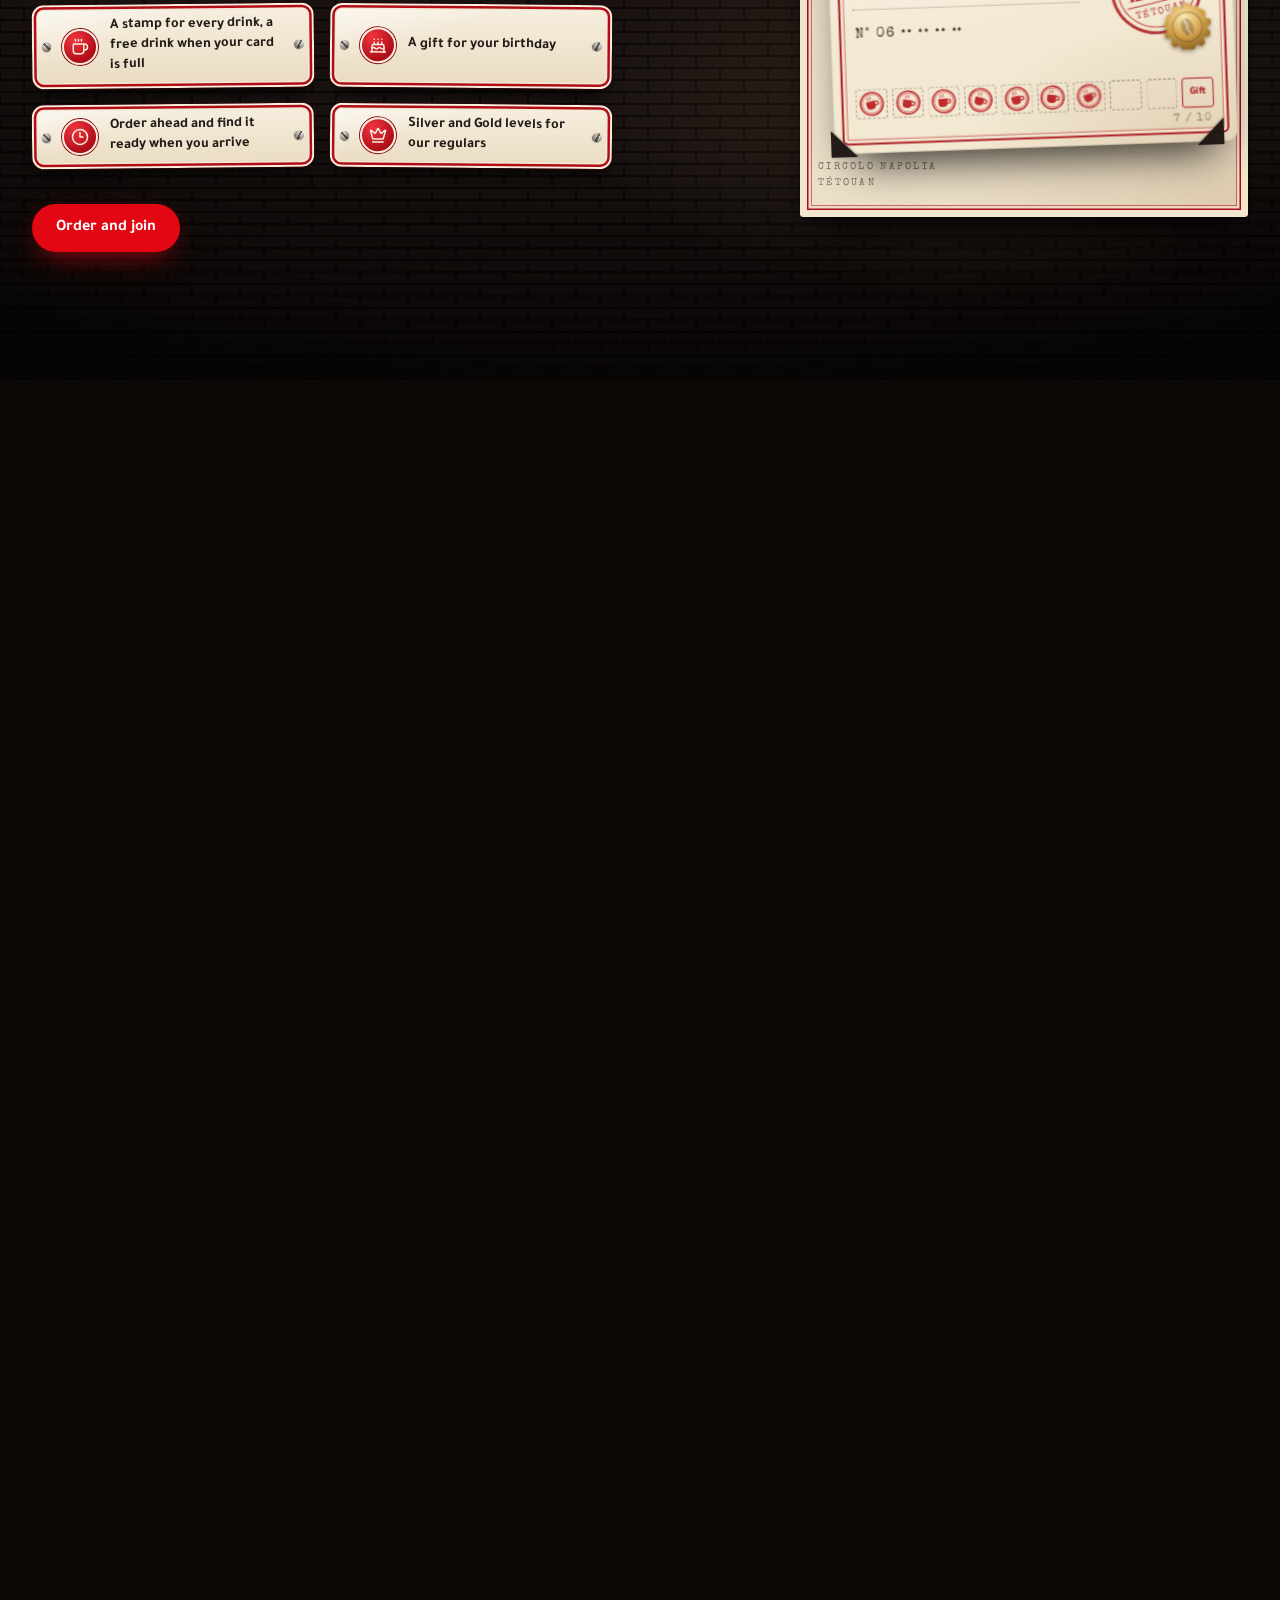
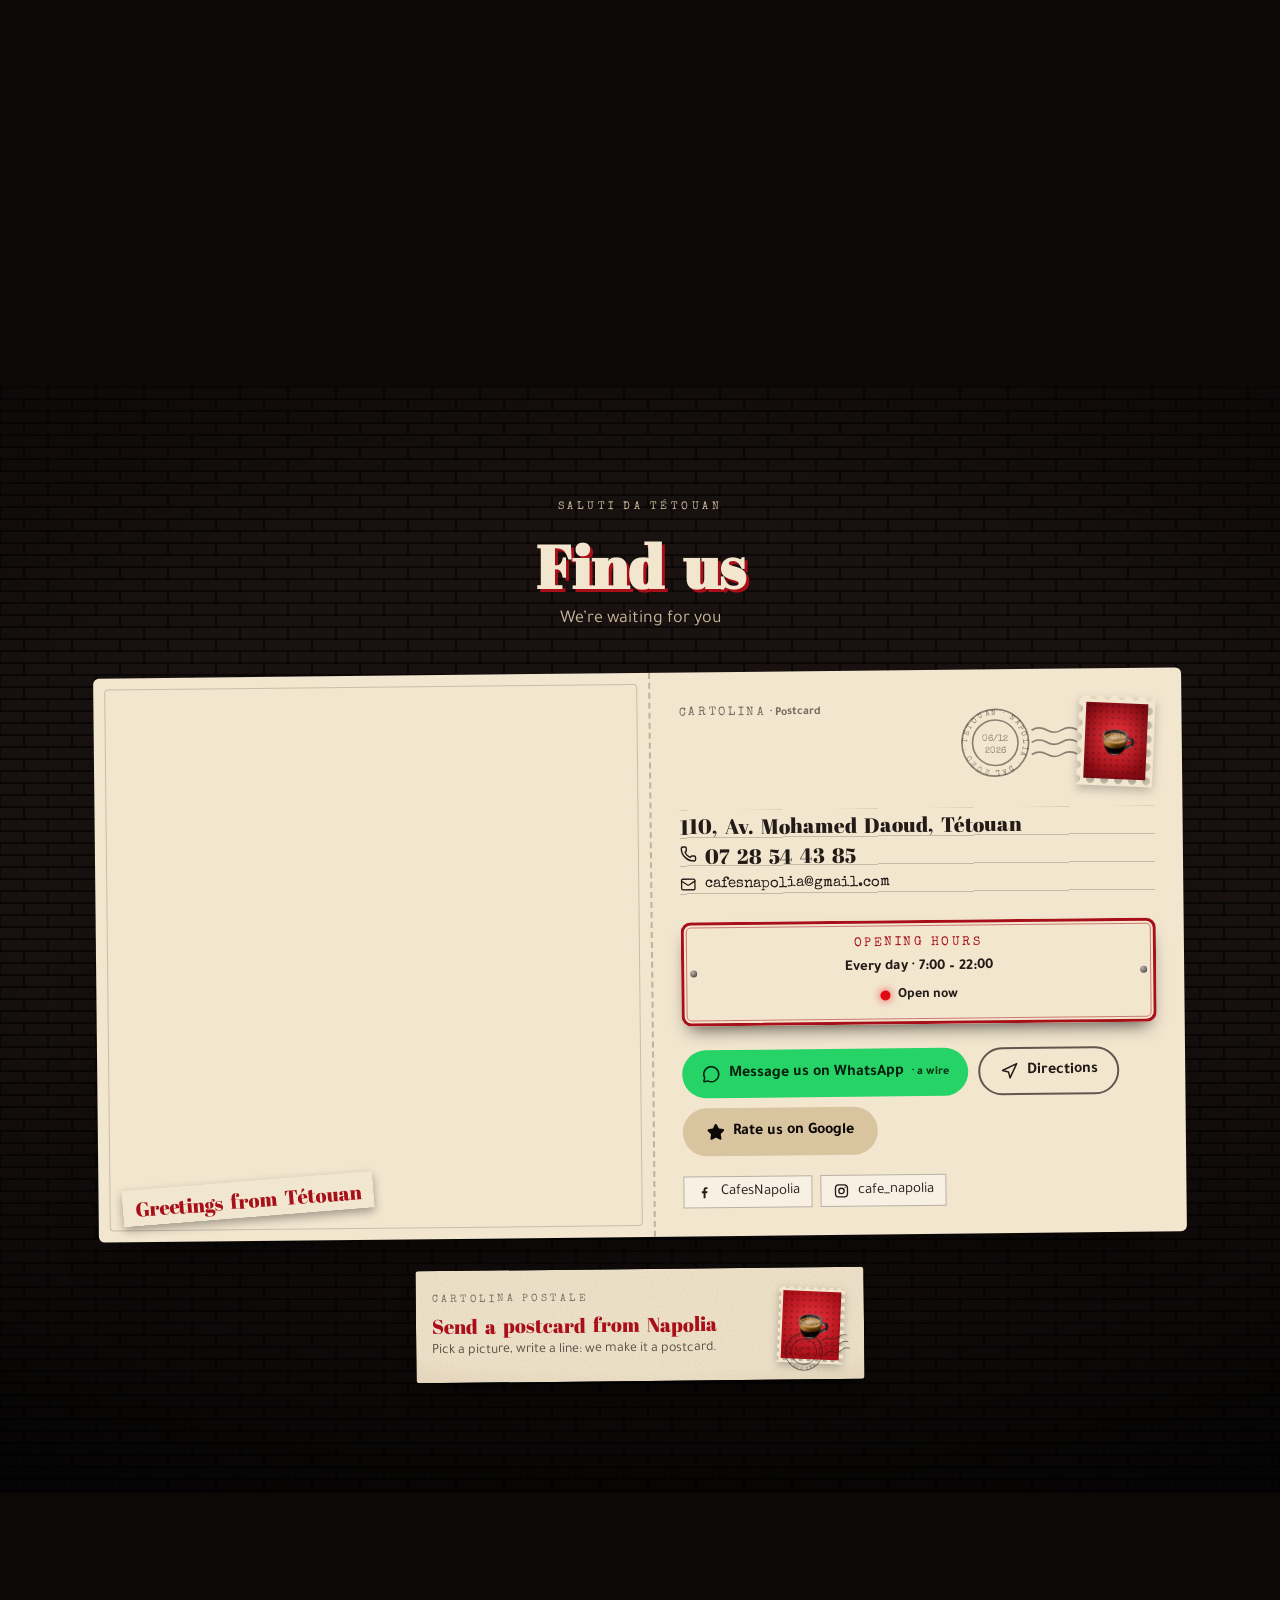
==== commit 77868ce2: "Publish website build" ====
--- a/carte/index.html
+++ b/carte/index.html
@@ -75,11 +75,11 @@
         "sameAs": ["https://www.facebook.com/CafesNapolia", "https://www.instagram.com/cafe_napolia/"]
       }
     </script>
-    <script type="module" crossorigin src="/assets/index-Cjgi9jfr.js"></script>
-    <link rel="modulepreload" crossorigin href="/assets/i18n-BQqAeSSy.js">
-    <link rel="modulepreload" crossorigin href="/assets/ui-DUtUfWSb.js">
+    <script type="module" crossorigin src="/assets/index-pDs_UGu_.js"></script>
+    <link rel="modulepreload" crossorigin href="/assets/i18n-Ds47vNMn.js">
+    <link rel="modulepreload" crossorigin href="/assets/ui-BFV5I6Vy.js">
     <link rel="modulepreload" crossorigin href="/assets/supabaseConfig-3txsLbbu.js">
-    <link rel="preload" as="style" crossorigin href="/assets/index-D8hYT_tt.css" data-css onload="this.onload=null;this.rel='stylesheet'"><noscript><link rel="stylesheet" crossorigin href="/assets/index-D8hYT_tt.css"></noscript>
+    <link rel="preload" as="style" crossorigin href="/assets/index-CR5-Fv78.css" data-css onload="this.onload=null;this.rel='stylesheet'"><noscript><link rel="stylesheet" crossorigin href="/assets/index-CR5-Fv78.css"></noscript>
   </head>
   <body>
     <div id="root">
--- a/assets/index-CR5-Fv78.css
+++ b/assets/index-CR5-Fv78.css
@@ -0,0 +1 @@
+@font-face{font-family:Montserrat Variable;font-style:normal;font-display:swap;font-weight:100 900;src:url(/assets/montserrat-cyrillic-ext-wght-normal-CO5hGrJv.woff2)format("woff2-variations");unicode-range:U+460-52F,U+1C80-1C8A,U+20B4,U+2DE0-2DFF,U+A640-A69F,U+FE2E-FE2F}@font-face{font-family:Montserrat Variable;font-style:normal;font-display:swap;font-weight:100 900;src:url(/assets/montserrat-cyrillic-wght-normal-EAA9jha_.woff2)format("woff2-variations");unicode-range:U+301,U+400-45F,U+490-491,U+4B0-4B1,U+2116}@font-face{font-family:Montserrat Variable;font-style:normal;font-display:swap;font-weight:100 900;src:url(/assets/montserrat-vietnamese-wght-normal-k7S-YeeD.woff2)format("woff2-variations");unicode-range:U+102-103,U+110-111,U+128-129,U+168-169,U+1A0-1A1,U+1AF-1B0,U+300-301,U+303-304,U+308-309,U+323,U+329,U+1EA0-1EF9,U+20AB}@font-face{font-family:Montserrat Variable;font-style:normal;font-display:swap;font-weight:100 900;src:url(/assets/montserrat-latin-ext-wght-normal-BsZE-iaG.woff2)format("woff2-variations");unicode-range:U+100-2BA,U+2BD-2C5,U+2C7-2CC,U+2CE-2D7,U+2DD-2FF,U+304,U+308,U+329,U+1D00-1DBF,U+1E00-1E9F,U+1EF2-1EFF,U+2020,U+20A0-20AB,U+20AD-20C0,U+2113,U+2C60-2C7F,U+A720-A7FF}@font-face{font-family:Montserrat Variable;font-style:normal;font-display:swap;font-weight:100 900;src:url(/assets/montserrat-latin-wght-normal-l_AIctKy.woff2)format("woff2-variations");unicode-range:U+??,U+131,U+152-153,U+2BB-2BC,U+2C6,U+2DA,U+2DC,U+304,U+308,U+329,U+2000-206F,U+20AC,U+2122,U+2191,U+2193,U+2212,U+2215,U+FEFF,U+FFFD}@font-face{font-family:Tajawal;font-style:normal;font-display:swap;font-weight:400;src:url(/assets/tajawal-arabic-400-normal-CyCXRvzh.woff2)format("woff2"),url(/assets/tajawal-arabic-400-normal-DCQxawbB.woff)format("woff");unicode-range:U+6??,U+750-77F,U+870-88E,U+890-891,U+897-8E1,U+8E3-8FF,U+200C-200E,U+2010-2011,U+204F,U+2E41,U+FB50-FDFF,U+FE70-FE74,U+FE76-FEFC,U+102E0-102FB,U+10E60-10E7E,U+10EC2-10EC4,U+10EFC-10EFF,U+1EE00-1EE03,U+1EE05-1EE1F,U+1EE21-1EE22,U+1EE24,U+1EE27,U+1EE29-1EE32,U+1EE34-1EE37,U+1EE39,U+1EE3B,U+1EE42,U+1EE47,U+1EE49,U+1EE4B,U+1EE4D-1EE4F,U+1EE51-1EE52,U+1EE54,U+1EE57,U+1EE59,U+1EE5B,U+1EE5D,U+1EE5F,U+1EE61-1EE62,U+1EE64,U+1EE67-1EE6A,U+1EE6C-1EE72,U+1EE74-1EE77,U+1EE79-1EE7C,U+1EE7E,U+1EE80-1EE89,U+1EE8B-1EE9B,U+1EEA1-1EEA3,U+1EEA5-1EEA9,U+1EEAB-1EEBB,U+1EEF0-1EEF1}@font-face{font-family:Tajawal;font-style:normal;font-display:swap;font-weight:400;src:url(/assets/tajawal-latin-400-normal-BVNSOH3d.woff2)format("woff2"),url(/assets/tajawal-latin-400-normal-BdYcZznU.woff)format("woff");unicode-range:U+??,U+131,U+152-153,U+2BB-2BC,U+2C6,U+2DA,U+2DC,U+304,U+308,U+329,U+2000-206F,U+20AC,U+2122,U+2191,U+2193,U+2212,U+2215,U+FEFF,U+FFFD}@font-face{font-family:Tajawal;font-style:normal;font-display:swap;font-weight:500;src:url(/assets/tajawal-arabic-500-normal-BZ8ojJNu.woff2)format("woff2"),url(/assets/tajawal-arabic-500-normal-CbVEaYEW.woff)format("woff");unicode-range:U+6??,U+750-77F,U+870-88E,U+890-891,U+897-8E1,U+8E3-8FF,U+200C-200E,U+2010-2011,U+204F,U+2E41,U+FB50-FDFF,U+FE70-FE74,U+FE76-FEFC,U+102E0-102FB,U+10E60-10E7E,U+10EC2-10EC4,U+10EFC-10EFF,U+1EE00-1EE03,U+1EE05-1EE1F,U+1EE21-1EE22,U+1EE24,U+1EE27,U+1EE29-1EE32,U+1EE34-1EE37,U+1EE39,U+1EE3B,U+1EE42,U+1EE47,U+1EE49,U+1EE4B,U+1EE4D-1EE4F,U+1EE51-1EE52,U+1EE54,U+1EE57,U+1EE59,U+1EE5B,U+1EE5D,U+1EE5F,U+1EE61-1EE62,U+1EE64,U+1EE67-1EE6A,U+1EE6C-1EE72,U+1EE74-1EE77,U+1EE79-1EE7C,U+1EE7E,U+1EE80-1EE89,U+1EE8B-1EE9B,U+1EEA1-1EEA3,U+1EEA5-1EEA9,U+1EEAB-1EEBB,U+1EEF0-1EEF1}@font-face{font-family:Tajawal;font-style:normal;font-display:swap;font-weight:500;src:url(/assets/tajawal-latin-500-normal-CoYeBiSI.woff2)format("woff2"),url(/assets/tajawal-latin-500-normal-DU9v6xgj.woff)format("woff");unicode-range:U+??,U+131,U+152-153,U+2BB-2BC,U+2C6,U+2DA,U+2DC,U+304,U+308,U+329,U+2000-206F,U+20AC,U+2122,U+2191,U+2193,U+2212,U+2215,U+FEFF,U+FFFD}@font-face{font-family:Tajawal;font-style:normal;font-display:swap;font-weight:700;src:url(/assets/tajawal-arabic-700-normal-D2-eand5.woff2)format("woff2"),url(/assets/tajawal-arabic-700-normal-9L7Zusdl.woff)format("woff");unicode-range:U+6??,U+750-77F,U+870-88E,U+890-891,U+897-8E1,U+8E3-8FF,U+200C-200E,U+2010-2011,U+204F,U+2E41,U+FB50-FDFF,U+FE70-FE74,U+FE76-FEFC,U+102E0-102FB,U+10E60-10E7E,U+10EC2-10EC4,U+10EFC-10EFF,U+1EE00-1EE03,U+1EE05-1EE1F,U+1EE21-1EE22,U+1EE24,U+1EE27,U+1EE29-1EE32,U+1EE34-1EE37,U+1EE39,U+1EE3B,U+1EE42,U+1EE47,U+1EE49,U+1EE4B,U+1EE4D-1EE4F,U+1EE51-1EE52,U+1EE54,U+1EE57,U+1EE59,U+1EE5B,U+1EE5D,U+1EE5F,U+1EE61-1EE62,U+1EE64,U+1EE67-1EE6A,U+1EE6C-1EE72,U+1EE74-1EE77,U+1EE79-1EE7C,U+1EE7E,U+1EE80-1EE89,U+1EE8B-1EE9B,U+1EEA1-1EEA3,U+1EEA5-1EEA9,U+1EEAB-1EEBB,U+1EEF0-1EEF1}@font-face{font-family:Tajawal;font-style:normal;font-display:swap;font-weight:700;src:url(/assets/tajawal-latin-700-normal-BypgxfGb.woff2)format("woff2"),url(/assets/tajawal-latin-700-normal-CV3bxpHe.woff)format("woff");unicode-range:U+??,U+131,U+152-153,U+2BB-2BC,U+2C6,U+2DA,U+2DC,U+304,U+308,U+329,U+2000-206F,U+20AC,U+2122,U+2191,U+2193,U+2212,U+2215,U+FEFF,U+FFFD}@font-face{font-family:Tajawal;font-style:normal;font-display:swap;font-weight:800;src:url(/assets/tajawal-arabic-800-normal-TQp-UTiE.woff2)format("woff2"),url(/assets/tajawal-arabic-800-normal-Bp_4IW2m.woff)format("woff");unicode-range:U+6??,U+750-77F,U+870-88E,U+890-891,U+897-8E1,U+8E3-8FF,U+200C-200E,U+2010-2011,U+204F,U+2E41,U+FB50-FDFF,U+FE70-FE74,U+FE76-FEFC,U+102E0-102FB,U+10E60-10E7E,U+10EC2-10EC4,U+10EFC-10EFF,U+1EE00-1EE03,U+1EE05-1EE1F,U+1EE21-1EE22,U+1EE24,U+1EE27,U+1EE29-1EE32,U+1EE34-1EE37,U+1EE39,U+1EE3B,U+1EE42,U+1EE47,U+1EE49,U+1EE4B,U+1EE4D-1EE4F,U+1EE51-1EE52,U+1EE54,U+1EE57,U+1EE59,U+1EE5B,U+1EE5D,U+1EE5F,U+1EE61-1EE62,U+1EE64,U+1EE67-1EE6A,U+1EE6C-1EE72,U+1EE74-1EE77,U+1EE79-1EE7C,U+1EE7E,U+1EE80-1EE89,U+1EE8B-1EE9B,U+1EEA1-1EEA3,U+1EEA5-1EEA9,U+1EEAB-1EEBB,U+1EEF0-1EEF1}@font-face{font-family:Tajawal;font-style:normal;font-display:swap;font-weight:800;src:url(/assets/tajawal-latin-800-normal-CmI34b-g.woff2)format("woff2"),url(/assets/tajawal-latin-800-normal-Dm5jVIIh.woff)format("woff");unicode-range:U+??,U+131,U+152-153,U+2BB-2BC,U+2C6,U+2DA,U+2DC,U+304,U+308,U+329,U+2000-206F,U+20AC,U+2122,U+2191,U+2193,U+2212,U+2215,U+FEFF,U+FFFD}@font-face{font-family:Aref Ruqaa;font-style:normal;font-display:swap;font-weight:700;src:url(/assets/aref-ruqaa-arabic-700-normal-D30apH1C.woff2)format("woff2"),url(/assets/aref-ruqaa-arabic-700-normal-DLleZ2O-.woff)format("woff")}@font-face{font-family:Abril Fatface;font-style:normal;font-display:swap;font-weight:400;src:url(/assets/abril-fatface-latin-400-normal-utNZUC9m.woff2)format("woff2"),url(/assets/abril-fatface-latin-400-normal-CSRW-xuf.woff)format("woff")}@font-face{font-family:Special Elite;font-style:normal;font-display:swap;font-weight:400;src:url(/assets/special-elite-latin-400-normal-YjDd9tmf.woff2)format("woff2"),url(/assets/special-elite-latin-400-normal-BtSRmyJ6.woff)format("woff")}@layer properties{@supports (((-webkit-hyphens:none)) and (not (margin-trim:inline))) or ((-moz-orient:inline) and (not (color:rgb(from red r g b)))){*,:before,:after,::backdrop{--tw-translate-x:0;--tw-translate-y:0;--tw-translate-z:0;--tw-scale-x:1;--tw-scale-y:1;--tw-scale-z:1;--tw-rotate-x:initial;--tw-rotate-y:initial;--tw-rotate-z:initial;--tw-skew-x:initial;--tw-skew-y:initial;--tw-pan-x:initial;--tw-pan-y:initial;--tw-pinch-zoom:initial;--tw-scroll-snap-strictness:proximity;--tw-space-y-reverse:0;--tw-divide-y-reverse:0;--tw-border-style:solid;--tw-gradient-position:initial;--tw-gradient-from:#0000;--tw-gradient-via:#0000;--tw-gradient-to:#0000;--tw-gradient-stops:initial;--tw-gradient-via-stops:initial;--tw-gradient-from-position:0%;--tw-gradient-via-position:50%;--tw-gradient-to-position:100%;--tw-leading:initial;--tw-font-weight:initial;--tw-tracking:initial;--tw-ordinal:initial;--tw-slashed-zero:initial;--tw-numeric-figure:initial;--tw-numeric-spacing:initial;--tw-numeric-fraction:initial;--tw-shadow:0 0 #0000;--tw-shadow-color:initial;--tw-shadow-alpha:100%;--tw-inset-shadow:0 0 #0000;--tw-inset-shadow-color:initial;--tw-inset-shadow-alpha:100%;--tw-ring-color:initial;--tw-ring-shadow:0 0 #0000;--tw-inset-ring-color:initial;--tw-inset-ring-shadow:0 0 #0000;--tw-ring-inset:initial;--tw-ring-offset-width:0px;--tw-ring-offset-color:#fff;--tw-ring-offset-shadow:0 0 #0000;--tw-blur:initial;--tw-brightness:initial;--tw-contrast:initial;--tw-grayscale:initial;--tw-hue-rotate:initial;--tw-invert:initial;--tw-opacity:initial;--tw-saturate:initial;--tw-sepia:initial;--tw-drop-shadow:initial;--tw-drop-shadow-color:initial;--tw-drop-shadow-alpha:100%;--tw-drop-shadow-size:initial;--tw-backdrop-blur:initial;--tw-backdrop-brightness:initial;--tw-backdrop-contrast:initial;--tw-backdrop-grayscale:initial;--tw-backdrop-hue-rotate:initial;--tw-backdrop-invert:initial;--tw-backdrop-opacity:initial;--tw-backdrop-saturate:initial;--tw-backdrop-sepia:initial;--tw-duration:initial;--tw-ease:initial}}}@layer theme{:root,:host{--font-sans:-apple-system, BlinkMacSystemFont, "Segoe UI", Roboto, "Helvetica Neue", "Noto Sans", Arial, sans-serif, "Apple Color Emoji", "Segoe UI Emoji", "Segoe UI Symbol", "Noto Color Emoji";--font-mono:ui-monospace, SFMono-Regular, Menlo, Monaco, Consolas, "Liberation Mono", "Courier New", monospace;--color-black:#000;--color-white:#fff;--spacing:.25rem;--container-xs:20rem;--container-sm:24rem;--container-md:28rem;--container-lg:32rem;--container-xl:36rem;--container-2xl:42rem;--container-4xl:56rem;--container-6xl:72rem;--container-7xl:80rem;--text-xs:.75rem;--text-xs--line-height:calc(1 / .75);--text-sm:.875rem;--text-sm--line-height:calc(1.25 / .875);--text-base:1rem;--text-base--line-height:calc(1.5 / 1);--text-lg:1.125rem;--text-lg--line-height:calc(1.75 / 1.125);--text-xl:1.25rem;--text-xl--line-height:calc(1.75 / 1.25);--text-2xl:1.5rem;--text-2xl--line-height:calc(2 / 1.5);--text-3xl:1.875rem;--text-3xl--line-height:calc(2.25 / 1.875);--text-4xl:2.25rem;--text-4xl--line-height:calc(2.5 / 2.25);--text-5xl:3rem;--text-5xl--line-height:1;--text-6xl:3.75rem;--text-6xl--line-height:1;--font-weight-normal:400;--font-weight-semibold:600;--font-weight-bold:700;--font-weight-extrabold:800;--tracking-tight:-.025em;--tracking-normal:0em;--leading-tight:1.25;--leading-snug:1.375;--leading-relaxed:1.625;--radius-sm:.25rem;--radius-md:.375rem;--radius-lg:.5rem;--radius-xl:.75rem;--radius-2xl:1rem;--ease-in:cubic-bezier(.4, 0, 1, 1);--ease-out:cubic-bezier(0, 0, .2, 1);--animate-spin:spin 1s linear infinite;--animate-pulse:pulse 2s cubic-bezier(.4, 0, .6, 1) infinite;--blur-sm:8px;--blur-xl:24px;--default-transition-duration:.15s;--default-transition-timing-function:cubic-bezier(.4, 0, .2, 1);--default-font-family:var(--font-sans);--default-mono-font-family:var(--font-mono);--color-night:#0b0806;--color-roast:#16100c;--color-bean:#24180f;--color-crema:#f3e6d3;--color-mute:#a8988a;--color-brand:#e30613;--color-brand-2:#ff3b45;--color-gold:#d9c4a0;--color-paper:#f2e6cf;--color-paper-2:#c9b79a;--color-ink:#231b17;--color-neon:#ff3b47;--font-display:"Montserrat Variable", "Tajawal", system-ui, sans-serif;--font-body:"Tajawal", "Montserrat Variable", system-ui, sans-serif;--font-sign:"Aref Ruqaa", "Abril Fatface", "Tajawal", serif;--font-price:"Abril Fatface", "Montserrat Variable", serif;--font-type:"Special Elite", ui-monospace, monospace}}@layer base{*,:after,:before,::backdrop{box-sizing:border-box;border:0 solid;margin:0;padding:0}::file-selector-button{box-sizing:border-box;border:0 solid;margin:0;padding:0}html,:host{-webkit-text-size-adjust:100%;tab-size:4;line-height:1.5;font-family:var(--default-font-family,-apple-system, BlinkMacSystemFont, "Segoe UI", Roboto, "Helvetica Neue", "Noto Sans", Arial, sans-serif, "Apple Color Emoji", "Segoe UI Emoji", "Segoe UI Symbol", "Noto Color Emoji");font-feature-settings:var(--default-font-feature-settings,normal);font-variation-settings:var(--default-font-variation-settings,normal);-webkit-tap-highlight-color:transparent}hr{height:0;color:inherit;border-top-width:1px}abbr:where([title]){-webkit-text-decoration:underline dotted;text-decoration:underline dotted}h1,h2,h3,h4,h5,h6{font-size:inherit;font-weight:inherit}a{color:inherit;-webkit-text-decoration:inherit;-webkit-text-decoration:inherit;-webkit-text-decoration:inherit;-webkit-text-decoration:inherit;text-decoration:inherit}b,strong{font-weight:bolder}code,kbd,samp,pre{font-family:var(--default-mono-font-family,ui-monospace, SFMono-Regular, Menlo, Monaco, Consolas, "Liberation Mono", "Courier New", monospace);font-feature-settings:var(--default-mono-font-feature-settings,normal);font-variation-settings:var(--default-mono-font-variation-settings,normal);font-size:1em}small{font-size:80%}sub,sup{vertical-align:baseline;font-size:75%;line-height:0;position:relative}sub{bottom:-.25em}sup{top:-.5em}table{text-indent:0;border-color:inherit;border-collapse:collapse}:-moz-focusring:where(:not(iframe)){outline:auto}progress{vertical-align:baseline}summary{display:list-item}ol,ul,menu{list-style:none}img,svg,video,canvas,audio,iframe,embed,object{vertical-align:middle;display:block}img,video{max-width:100%;height:auto}button,input,select,optgroup,textarea{font:inherit;font-feature-settings:inherit;font-variation-settings:inherit;letter-spacing:inherit;color:inherit;opacity:1;background-color:#0000;border-radius:0}::file-selector-button{font:inherit;font-feature-settings:inherit;font-variation-settings:inherit;letter-spacing:inherit;color:inherit;opacity:1;background-color:#0000;border-radius:0}:where(select:is([multiple],[size])) optgroup{font-weight:bolder}:where(select:is([multiple],[size])) optgroup option{padding-inline-start:20px}::file-selector-button{margin-inline-end:4px}::placeholder{opacity:1}@supports (not ((-webkit-appearance:-apple-pay-button))) or (contain-intrinsic-size:1px){::placeholder{color:currentColor}@supports (color:color-mix(in lab, red, red)){::placeholder{color:color-mix(in oklab, currentcolor 50%, transparent)}}}textarea{resize:vertical}::-webkit-search-decoration{-webkit-appearance:none}::-webkit-date-and-time-value{min-height:1lh;text-align:inherit}::-webkit-datetime-edit{display:inline-flex}::-webkit-datetime-edit-fields-wrapper{padding:0}::-webkit-datetime-edit{padding-block:0}::-webkit-datetime-edit-year-field{padding-block:0}::-webkit-datetime-edit-month-field{padding-block:0}::-webkit-datetime-edit-day-field{padding-block:0}::-webkit-datetime-edit-hour-field{padding-block:0}::-webkit-datetime-edit-minute-field{padding-block:0}::-webkit-datetime-edit-second-field{padding-block:0}::-webkit-datetime-edit-millisecond-field{padding-block:0}::-webkit-datetime-edit-meridiem-field{padding-block:0}::-webkit-calendar-picker-indicator{line-height:1}:-moz-ui-invalid{box-shadow:none}button,input:where([type=button],[type=reset],[type=submit]){appearance:button}::file-selector-button{appearance:button}::-webkit-inner-spin-button{height:auto}::-webkit-outer-spin-button{height:auto}[hidden]:where(:not([hidden=until-found])){display:none!important}button:not(:disabled),[role=button]:not([aria-disabled=true]){cursor:pointer}}@layer components{.brick{background-color:#0b0807;background-image:url("data:image/svg+xml,%3Csvg xmlns='http://www.w3.org/2000/svg' width='48' height='24'%3E%3Crect width='48' height='24' fill='%230B0807'/%3E%3Cg fill='%23191210'%3E%3Crect x='1' y='1' width='46' height='10' rx='1.5'/%3E%3Crect x='-23' y='13' width='46' height='10' rx='1.5'/%3E%3Crect x='25' y='13' width='46' height='10' rx='1.5'/%3E%3C/g%3E%3C/svg%3E");background-size:48px 24px}.vignette:before{content:"";pointer-events:none;background:radial-gradient(120% 75% at 50% 40%,#0000 35%,#000000c7 85%);position:absolute;inset:0}.sign-title{font-family:var(--font-sign);color:var(--color-paper);text-shadow:3px 3px #a90f18;font-weight:700}.neon-text{color:#ffe4e6;text-shadow:0 0 3px #ff5a66,0 0 10px #ff2d3d,0 0 22px #e30613,0 0 40px #e3061399}.neon-tube{color:#ffe4e6;text-shadow:0 0 3px #ff5a66,0 0 9px #ff2d3d,0 0 18px #e30613;border:2px solid #ff5a66;border-radius:12px;display:inline-block;box-shadow:0 0 6px #ff2d3d,0 0 16px #e306138c,inset 0 0 7px #ff2d3d80}.neon-tube.is-off{color:#6f6461;text-shadow:none;box-shadow:none;border-color:#5a4f4c}.neon-logo{filter:drop-shadow(0 0 2px #ff8088)drop-shadow(0 0 8px #ff2d3df2)drop-shadow(0 0 22px #e30613b3)}.neon-logo.is-off{filter:brightness(.42)saturate(.3)contrast(1.1)}@keyframes neon-on{0%{opacity:.12}7%{opacity:1}10%{opacity:.25}17%{opacity:1}20%{opacity:.45}30%,to{opacity:1}}.neon-on{animation:1.5s ease-out both neon-on}.awning{z-index:6;filter:drop-shadow(0 12px 10px #000000b3);position:relative}.awning-rod{background:linear-gradient(#45403d,#161414);border-radius:4px;height:7px;margin:0 4%;position:relative;box-shadow:0 2px 4px #000000b3}.awning-rod:before,.awning-rod:after{content:"";background:radial-gradient(circle at 40% 35%,#5a5450,#171515);border-radius:50%;width:13px;height:13px;position:absolute;top:-3px}.awning-rod:before{left:-5px}.awning-rod:after{right:-5px}.awning-slope{clip-path:polygon(4.5% 0,95.5% 0,100% 100%,0 100%);height:44px;margin-top:-1px;display:flex;position:relative}.awning-slope i,.awning-flaps i{flex:1}.awning-slope i.r{background:linear-gradient(#6e070e,#c30a15 55%,#ec1b26)}.awning-slope i.b{background:linear-gradient(#000,#100e0e 55%,#211d1d)}.awning-slope.is-lit:after{content:"";mix-blend-mode:screen;background:radial-gradient(48% 120% at 50% -20%,#ff46506b,#0000 70%);position:absolute;inset:0}.awning-pipe{background:linear-gradient(90deg,#b9aa90,#efe3cb 50%,#b9aa90);height:3px}.awning-flaps{height:21px;display:flex}.awning-flaps i{border-radius:0 0 50% 50%/0 0 62% 62%}.awning-flaps i.r{background:linear-gradient(#f2232e,#be0a14)}.awning-flaps i.b{background:linear-gradient(#3a3232,#171313);box-shadow:inset 0 -1.5px #ffffff12}.shop-window{outline-offset:-12px;background:radial-gradient(at 50% 92%,#ffc48252,#0000 62%),linear-gradient(#1a1311,#0e0a09);border:7px solid #1c1918;outline:1px solid #f2e6cf38;position:relative;overflow:hidden;box-shadow:0 20px 30px -16px #000000e6}.shop-window:after{content:"";pointer-events:none;background:linear-gradient(112deg,#0000 28%,#ffffff14 36%,#0000 44% 62%,#ffffff0d 67%,#0000 72%);position:absolute;inset:0}.brick.is-day{background-color:#1d1512}.is-day .sun-wall{pointer-events:none;background:linear-gradient(118deg,#ffd69633,#0000 55%),radial-gradient(60% 40% at 85% 8%,#ffe1aa29,#0000 70%);position:absolute;inset:0}.is-day .neon-logo:not(.is-off){filter:drop-shadow(0 0 1px #ff8088)drop-shadow(0 0 5px #ff2d3d8c)}.is-day .shop-window{background:radial-gradient(at 50% 92%,#ffd2965c,#0000 62%),linear-gradient(#2a1f1a,#15100d)}.is-day .sun{pointer-events:none;background:linear-gradient(115deg,#ffd69629,#0000 45%),radial-gradient(70% 40% at 15% 0,#ffdca02e,#0000 70%);position:absolute;inset:0}.painted{font-family:var(--font-sign);color:var(--color-paper);text-shadow:1.5px 1.5px #a90f18,-1px -1px #a90f18,1.5px -1px #a90f18,-1px 1.5px #a90f18,4px 4px #000000b3;font-weight:700}.painted-red{color:#ff3b47;text-shadow:1.5px 1.5px #5c060c,-1px -1px #5c060c,1.5px -1px #5c060c,-1px 1.5px #5c060c,4px 4px #000000b3}.shelf{background:linear-gradient(#4a403b,#1e1a18);border-radius:3px;height:6px;box-shadow:0 6px 10px #0009}.shutter{z-index:8;background:linear-gradient(#0000004d,#0000 25%,#00000059),repeating-linear-gradient(#76706b 0 9px,#45403d 9px 11px,#8e8782 11px 12px);position:absolute;inset:0}.shutter:after{content:"";background:linear-gradient(#24211f,#5a5450);border-radius:5px;width:74px;height:9px;margin-left:-37px;position:absolute;bottom:16px;left:50%;box-shadow:0 2px 3px #00000080}.rain-glass{z-index:9;pointer-events:none;opacity:.9;background-image:radial-gradient(circle at 38% 34%,#ffffffd9 0 .7px,#ffffff24 1.3px,#0000004d 2.3px,#0000 3px),radial-gradient(circle at 38% 34%,#ffffffbf 0 1px,#ffffff1f 2px,#00000052 3.6px,#0000 4.4px),radial-gradient(circle at 38% 34%,#fff9 0 .5px,#ffffff1a 1px,#00000038 1.7px,#0000 2.2px),radial-gradient(circle at 38% 34%,#ffffffb3 0 .6px,#ffffff1f 1.2px,#00000040 2px,#0000 2.6px),radial-gradient(circle at 38% 34%,#fffc 0 1.4px,#ffffff1f 2.6px,#00000057 4.4px,#0000 5.4px);background-position:7px 11px,53px 41px,19px 29px,31px 3px,90px 70px;background-size:61px 73px,107px 97px,37px 47px,83px 59px,131px 113px;position:absolute;inset:0}.rain-glass:after{content:"";background:repeating-linear-gradient(90deg,#0000 0 47px,#ffffff21 47px 48.4px,#0000 48.4px 121px),repeating-linear-gradient(90deg,#0000 0 88px,#ffffff17 88px 89px,#0000 89px 173px);position:absolute;inset:0;-webkit-mask:repeating-linear-gradient(#0000 0 30px,#000 70px,#0000 118px);mask:repeating-linear-gradient(#0000 0 30px,#000 70px,#0000 118px)}@keyframes rain-fall{0%{transform:translate(0)}to{transform:translate(-40px,220px)}}.rain-street{pointer-events:none;position:absolute;inset:0;overflow:hidden}.rain-street:before{content:"";will-change:transform;background:repeating-linear-gradient(104deg,#0000 0 17px,#cdd7eb13 17px 18px,#0000 18px 39px) 0 0/120px 220px;animation:.7s linear infinite rain-fall;position:absolute;inset:-220px -40px 0 0}.wet-floor{pointer-events:none;background:radial-gradient(46% 85% at 50% 0,#ff2d3d6b,#0000 72%),linear-gradient(#ffffff0f,#0000);height:50px;margin-top:-50px;position:relative}@keyframes steam-rise{0%{opacity:0;transform:translateY(6px)scaleX(.8)}25%{opacity:.75}to{opacity:0;transform:translateY(-34px)scaleX(1.4)}}.steam{pointer-events:none;gap:5px;display:flex;position:absolute}.steam i{filter:blur(3px);background:radial-gradient(#ffffffb8,#0000 70%);border-radius:50%;width:11px;height:30px;animation:3.2s ease-out infinite steam-rise;display:block}.steam i:nth-child(2){animation-delay:1.1s}.steam i:nth-child(3){animation-delay:2.2s}.checker{background:conic-gradient(#d6c7ad 0 25%, #121010 0 50%, #d6c7ad 0 75%, #121010 0) 50% 0 / 14px 14px;opacity:.85}.checker-floor{background:conic-gradient(#d6c7ad 0 25%, #121010 0 50%, #d6c7ad 0 75%, #121010 0) 50% 0 / 34px 34px;transform-origin:top;opacity:.88;height:50px;transform:perspective(200px)rotateX(48deg);-webkit-mask:linear-gradient(#000 45%,#0000);mask:linear-gradient(#000 45%,#0000)}.paper{color:#231b17;background:#f2e6cf}.paper-note{color:#2b1f19;background:#f3ebda;position:relative;box-shadow:0 12px 20px #00000080}.paper-note:before,.paper-note:after{content:"";background:#e8ddc0d1;width:64px;height:22px;position:absolute;top:-9px;box-shadow:0 1px 2px #00000040}.paper-note:before{left:-16px;transform:rotate(-30deg)}.paper-note:after{right:-16px;transform:rotate(30deg)}.perforated{background:radial-gradient(circle at 7px 7px,#0000 3.6px,#f2e6cf 4.2px) -7px -7px/14px 14px;padding:7px}.torn-bottom{-webkit-mask:conic-gradient(from -45deg at bottom,#0000,#000 1deg 89deg,#0000 90deg) bottom/14px 51% repeat-x,linear-gradient(#000 0 0) top/100% 50% no-repeat;mask:conic-gradient(from -45deg at bottom,#0000,#000 1deg 89deg,#0000 90deg) bottom/14px 51% repeat-x,linear-gradient(#000 0 0) top/100% 50% no-repeat}.notched{-webkit-mask:radial-gradient(7px at 0,#0000 96%,#000) 0/51% 100% no-repeat,radial-gradient(7px at 100%,#0000 96%,#000) 100%/51% 100% no-repeat;mask:radial-gradient(7px at 0,#0000 96%,#000) 0/51% 100% no-repeat,radial-gradient(7px at 100%,#0000 96%,#000) 100%/51% 100% no-repeat}.felt{background:repeating-linear-gradient(#151211 0 13px,#0a0808 13px 15px);box-shadow:inset 0 0 18px #000c}.stamp-flip{transform-style:preserve-3d;transition:transform .45s cubic-bezier(.22,1,.36,1);position:relative}.stamp-flip.is-turned{transform:rotateY(180deg)}.stamp-front,.stamp-back{backface-visibility:hidden;filter:drop-shadow(0 10px 10px #0000008c)}.stamp-back{position:absolute;inset:0;transform:rotateY(180deg)}.stamp-pic{background:radial-gradient(circle at 50% 45%,#f0363f,#a90f18 75%);box-shadow:inset 0 0 28px #00000073}.stamp-pic:before{content:"";background:radial-gradient(#00000038 1px,#0000 1.4px) 0 0/6px 6px;position:absolute;inset:0}.postcard-lines{background-image:repeating-linear-gradient(#0000 0 27px,#231b1738 27px 28px)}.old-photo{background:#efe6d3;padding:8px 8px 10px;position:relative;box-shadow:0 8px 14px #0009}.old-photo img{aspect-ratio:1;object-fit:cover;filter:sepia(.78)contrast(1.06)brightness(.94)saturate(.9);width:100%;display:block}.old-photo:before,.old-photo:after{content:"";background:linear-gradient(135deg,#1c1614f5 50%,#0000 50%);width:22px;height:22px;position:absolute}.old-photo:before{top:-3px;left:-3px}.old-photo:after{bottom:-3px;right:-3px;transform:rotate(180deg)}.album-page{background:radial-gradient(120% 90% at 50% 40%,#211b19,#141110);box-shadow:inset 0 0 0 1px #ffffff0a,inset 0 0 40px #000c,0 20px 30px -16px #000000e6}.enamel{color:#231b17;background:#f2e6cf;border-radius:10px;position:relative;box-shadow:inset 0 0 0 3px #a90f18,inset 0 0 0 5px #f2e6cf,inset 0 0 0 6px #a90f1880,0 10px 18px -8px #000000b3}.enamel:before,.enamel:after{content:"";background:radial-gradient(circle at 35% 30%,#b9b2aa,#3a3532);border-radius:50%;width:7px;height:7px;margin-top:-3.5px;position:absolute;top:50%}.enamel:before{left:9px}.enamel:after{right:9px}.film-holes:before,.film-holes:after{content:"";z-index:4;pointer-events:none;background:#060505 linear-gradient(#0000 0 6px,#2b2624 6px 18px,#0000 18px) 4px 0/10px 24px repeat-y;width:18px;position:absolute;top:0;bottom:0}.film-holes:before{left:0}.film-holes:after{right:0}.film-old{filter:sepia(.32)contrast(1.06)saturate(.85)brightness(.95)}@keyframes film-flicker{0%{opacity:.05}to{opacity:.12}}.film-flicker{pointer-events:none;background:radial-gradient(at 50% 45%,#fff0d273,#0000 70%);animation:.24s ease-in-out infinite alternate film-flicker;position:absolute;inset:0}.film-flicker.is-still{opacity:.08;animation:none}@media (prefers-reduced-motion:reduce){.film-flicker{animation:none}.stamp-flip{transition:none}}.lantern{filter:drop-shadow(0 0 6px #ffbe50d9)drop-shadow(0 0 18px #ffa02873)}.neon-crescent{filter:drop-shadow(0 0 3px #ffe7b0)drop-shadow(0 0 10px #ffc86ee6)drop-shadow(0 0 20px #ffaa3c80)}@keyframes sway{0%,to{transform:rotate(-2.5deg)}50%{transform:rotate(2.5deg)}}.sway{transform-origin:50% 0;animation:4.5s ease-in-out infinite sway}.bunting{filter:drop-shadow(0 3px 3px #00000073)}.is-away .steam i,.is-away .rain-street:before,.is-away .sway{animation-play-state:paused}.is-light .steam{display:none}.is-light .rain-street:before,.is-light .film-flicker{animation:none}@media (prefers-reduced-motion:reduce){.neon-on,.rain-street:before,.steam i,.sway{animation:none}.steam{display:none}}.pg-wall{isolation:isolate;background-color:#0b0807;background-image:url("data:image/svg+xml,%3Csvg xmlns='http://www.w3.org/2000/svg' width='48' height='24'%3E%3Crect width='48' height='24' fill='%230B0807'/%3E%3Cg fill='%23191210'%3E%3Crect x='1' y='1' width='46' height='10' rx='1.5'/%3E%3Crect x='-23' y='13' width='46' height='10' rx='1.5'/%3E%3Crect x='25' y='13' width='46' height='10' rx='1.5'/%3E%3C/g%3E%3C/svg%3E");background-size:48px 24px;position:relative}.pg-wall:before{content:"";z-index:-1;pointer-events:none;background:radial-gradient(62% 30% at 50% 0,#e3061342,#0000 72%),radial-gradient(130% 85% at 50% 35%,#0000 38%,#000c 92%);position:fixed;inset:0}.pg-paper{color:#231b17;background-color:#f2e6cf;background-image:radial-gradient(125% 95% at 50% 40%,#0000 55%,#8b65342b),url("data:image/svg+xml,%3Csvg xmlns='http://www.w3.org/2000/svg' width='180' height='180'%3E%3Cfilter id='n'%3E%3CfeTurbulence type='fractalNoise' baseFrequency='0.8' numOctaves='3'/%3E%3CfeColorMatrix values='0 0 0 0 0.3 0 0 0 0 0.2 0 0 0 0 0.1 0 0 0 0.16 0'/%3E%3C/filter%3E%3Crect width='100%25' height='100%25' filter='url(%23n)'/%3E%3C/svg%3E");border-radius:3px;position:relative;box-shadow:0 18px 30px -16px #000000eb,0 2px #00000038}.pg-tape:before,.pg-tape:after{content:"";z-index:2;background:#e8ddc0cc;width:62px;height:22px;position:absolute;top:-10px;box-shadow:0 1px 2px #00000040}.pg-tape:before{left:-14px;transform:rotate(-28deg)}.pg-tape:after{right:-14px;transform:rotate(28deg)}.pg-rule{border-top:1.5px dashed #231b1752}.pg-typed{text-shadow:0 0 .7px #231b178c}.pg-lines{background:repeating-linear-gradient(#0000 0 31px,#231b1733 31px 32px);line-height:32px}.pg-ink{-webkit-mask-image:url("data:image/svg+xml,%3Csvg xmlns='http://www.w3.org/2000/svg' width='120' height='120'%3E%3Cfilter id='r'%3E%3CfeTurbulence type='fractalNoise' baseFrequency='0.9' numOctaves='2' seed='7'/%3E%3CfeColorMatrix values='0 0 0 0 0 0 0 0 0 0 0 0 0 0 0 -4.2 0 0 0 3.35'/%3E%3C/filter%3E%3Crect width='100%25' height='100%25' filter='url(%23r)'/%3E%3C/svg%3E");mask-image:url("data:image/svg+xml,%3Csvg xmlns='http://www.w3.org/2000/svg' width='120' height='120'%3E%3Cfilter id='r'%3E%3CfeTurbulence type='fractalNoise' baseFrequency='0.9' numOctaves='2' seed='7'/%3E%3CfeColorMatrix values='0 0 0 0 0 0 0 0 0 0 0 0 0 0 0 -4.2 0 0 0 3.35'/%3E%3C/filter%3E%3Crect width='100%25' height='100%25' filter='url(%23r)'/%3E%3C/svg%3E");-webkit-mask-size:120px 120px;mask-size:120px 120px}.pg-rubber{color:#be121ce6;text-align:center;border:3px solid #be121cd9;border-radius:8px;padding:4px 14px 3px;line-height:1.2;display:inline-block;box-shadow:inset 0 0 0 2px #f2e6cfe6,inset 0 0 0 3.5px #be121cb3}.pg-star{transform:rotate(var(--r,0deg));display:block;overflow:visible}.pg-star .pg-star-off{fill:none;stroke:#231b175c;stroke-width:1.5px;stroke-dasharray:2.4 2.1;stroke-linejoin:round}.pg-star .pg-star-on{opacity:0}.pg-star .pg-star-on path:first-child{fill:#c8131d;stroke:#c8131d;stroke-width:1.6px;stroke-linejoin:round}.pg-star .pg-star-on path+path{fill:none;stroke:#f2e6cf;stroke-width:1.3px;stroke-linejoin:round;opacity:.9}.pg-star.is-lit .pg-star-off{opacity:0}.pg-star.is-lit .pg-star-on{opacity:1}.pg-star.is-pressed{animation:.32s cubic-bezier(.2,.9,.3,1.3) both pg-press}.pg-holes{justify-content:center;gap:8px 11px;display:grid}.pg-hole{color:#231b1773;border:1.5px dashed #231b175c;border-radius:50%;place-items:center;width:34px;height:34px;font:11px/1 Special Elite,ui-monospace,monospace;display:grid;position:relative}.pg-hole.is-on{color:#c8131d;transform:rotate(var(--r,0deg));border:2px solid #c8131ddb}.pg-hole.is-gift{color:#231b17;border-style:solid;border-color:#231b178c}.pg-hole.is-gift.is-on{color:#c8131d;border-color:#c8131ddb}.pg-key{color:#fff;background:linear-gradient(#f2232e,#b90a14);border:2px solid #f2e6cf;border-radius:12px;justify-content:center;align-items:center;gap:8px;font-weight:800;transition:transform .12s,box-shadow .12s,opacity .2s;display:inline-flex;box-shadow:0 5px #6e060c,0 12px 18px #0006,inset 0 2px #ffffff40}.pg-key:active:not(:disabled){transform:translateY(3px);box-shadow:0 2px #6e060c,0 6px 10px #0006,inset 0 2px #ffffff40}.pg-key:disabled{opacity:.45}.pg-red{color:#fff;background:#e30613;border-radius:999px;justify-content:center;align-items:center;gap:8px;font-weight:700;transition:background .2s;display:inline-flex;box-shadow:0 0 0 3px #e306132e,0 14px 30px -12px #e30613e6}.pg-red:hover{background:#ff3b45}.pg-back{color:#f2e6cfe6;background:linear-gradient(#1d1816,#110d0c);border-radius:7px;align-items:center;gap:8px;width:fit-content;margin:20px auto 0;padding:8px 22px;font-size:14px;font-weight:700;transition:color .2s;display:flex;position:relative;box-shadow:inset 0 0 0 1.5px #f2e6cf8c,inset 0 0 0 3.5px #151110,inset 0 0 0 4.5px #f2e6cf2e,0 8px 14px -8px #000000e6}.pg-back:before,.pg-back:after{content:"";background:radial-gradient(circle at 35% 30%,#b9b2aa,#3a3532);border-radius:50%;width:5px;height:5px;margin-top:-2.5px;position:absolute;top:50%}.pg-back:before{left:8px}.pg-back:after{right:8px}.pg-back:hover{color:#fff}.pg-tagbtn{filter:drop-shadow(0 3px 4px #0000008c);align-items:center;height:40px;padding-inline-start:14px;display:flex;position:relative}.pg-tag{color:#2b1f19;clip-path:polygon(9px 0,100% 0,100% 100%,9px 100%,0 calc(100% - 9px),0 9px);background:linear-gradient(172deg,#dfcba4,#c6ad82);align-items:center;gap:8px;min-height:32px;padding-inline:21px 12px;display:inline-flex;position:relative;box-shadow:inset 0 0 0 1px #46301847,inset 0 -2px #4630181f}[dir=rtl] .pg-tag{clip-path:polygon(0 0,calc(100% - 9px) 0,100% 9px,100% calc(100% - 9px),calc(100% - 9px) 100%,0 100%)}.pg-eyelet{top:50%;background:radial-gradient(circle,#0b0807 0 2.6px,#8f7a58 3.1px 4.6px,#ead9b6 5px,#0000 5.5px);border-radius:50%;width:11px;height:11px;margin-top:-5.5px;position:absolute;inset-inline-start:6px}.pg-tagbtn>.pg-tag{transition:transform .35s cubic-bezier(.22,1,.36,1);transform:rotate(-4deg)}[dir=rtl] .pg-tagbtn>.pg-tag{transform:rotate(4deg)}.pg-tagbtn:hover>.pg-tag,.pg-tagbtn[aria-expanded=true]>.pg-tag{transform:rotate(0)}.pg-string{top:6px;color:#e9dcc0bf;width:22px;height:22px;position:absolute;inset-inline-start:0;overflow:visible}[dir=rtl] .pg-string{transform:scaleX(-1)}.pg-tags{background:#120e0cf5;border-radius:6px;flex-direction:column;gap:6px;min-width:11.5rem;padding:10px 8px;display:flex;box-shadow:inset 0 0 0 1px #f2e6cf1a,0 20px 30px -10px #000000e6}.pg-tags .pg-tag{filter:none;width:100%;min-height:40px;font-size:14px;font-weight:700}.pg-tags li:nth-child(odd) .pg-tag{transform:rotate(-1.2deg)}.pg-tags li:nth-child(2n) .pg-tag{transform:rotate(1deg)}.pg-tags .pg-tag.is-on{color:#a90f18;background:linear-gradient(172deg,#f2e6cf,#dccaa6)}.pg-badge{color:#231b17;background:linear-gradient(#ffffff8c,#fff0 48%),linear-gradient(#f6eddb,#e2d3b5);border-radius:7px;align-items:center;gap:6px;height:30px;padding:0 17px;font-size:13px;font-weight:700;transition:transform .2s;display:inline-flex;position:relative;box-shadow:inset 0 0 0 1.5px #a90f18,inset 0 0 0 3px #f2e6cf,inset 0 0 0 3.6px #a90f1873,0 4px 8px -2px #0009}.pg-badge:before,.pg-badge:after{content:"";background:radial-gradient(circle at 35% 30%,#b9b2aa,#3a3532);border-radius:50%;width:4px;height:4px;margin-top:-2px;position:absolute;top:50%}.pg-badge:before{left:7px}.pg-badge:after{right:7px}.pg-badge:hover{transform:translateY(-1px)}.pg-voucher{color:#f2e6cf;background:linear-gradient(#d10f1a,#a90f18);position:relative;-webkit-mask:radial-gradient(9px at 0,#0000 96%,#000) 0/51% 100% no-repeat,radial-gradient(9px at 100%,#0000 96%,#000) 100%/51% 100% no-repeat;mask:radial-gradient(9px at 0,#0000 96%,#000) 0/51% 100% no-repeat,radial-gradient(9px at 100%,#0000 96%,#000) 100%/51% 100% no-repeat}.pg-voucher:before{content:"";pointer-events:none;border:1.5px dashed #f2e6cf80;border-radius:4px;position:absolute;inset:7px 16px}.pg-board{background:linear-gradient(#262220,#141211);border-radius:6px;padding:10px;box-shadow:inset 0 0 0 1px #ffffff0d,0 18px 26px -14px #000000e6}.pg-felt{color:#f7f3ec;background:repeating-linear-gradient(#151211 0 13px,#0a0808 13px 15px);border-radius:3px;box-shadow:inset 0 0 18px #000c}.pg-folder{color:#2b1f19;background:linear-gradient(#d9c39b,#cbb187);border-radius:0 6px 6px;margin-top:18px;position:relative;box-shadow:inset 0 0 0 1px #46301838,0 18px 28px -16px #000000eb}[dir=rtl] .pg-folder{border-radius:6px 0 6px 6px}.pg-folder-tab{top:-17px;color:#2b1f19b3;letter-spacing:.24em;text-transform:uppercase;background:#d9c39b;border-radius:6px 6px 0 0;height:18px;padding:3px 14px 0;font:10.5px/15px Special Elite,ui-monospace,monospace;position:absolute;inset-inline-start:0;box-shadow:inset 0 1px #ffffff4d}.pg-folder .pg-sheet{background:#f4ead6;border-radius:3px;box-shadow:0 1px 2px #46301840}.pg-field{color:#231b17;background:#ffffff59;border:0;border-bottom:2px solid #231b1766;border-radius:0;outline:none;width:100%;height:46px;padding:0 10px;font-weight:700}.pg-field:focus{background:#fff9;border-bottom-color:#a90f18}.pg-postbtn{text-align:start;align-items:center;gap:14px;width:100%;padding:16px;transition:transform .25s;display:flex;position:relative;overflow:hidden;transform:rotate(-.6deg)}.pg-postbtn:hover{transform:rotate(0)translateY(-2px)}.pg-mini-stamp{filter:drop-shadow(0 3px 4px #0000004d);background:radial-gradient(circle at 4px 4px,#0000 2.1px,#f2e6cf 2.6px) -4px -4px/8px 8px;padding:4px}.pg-stamp-pic{background:radial-gradient(circle at 50% 45%,#f0363f,#a90f18 75%);position:relative}.pg-stamp-pic:before{content:"";background:radial-gradient(#00000038 1px,#0000 1.4px) 0 0/6px 6px;position:absolute;inset:0}.pg-modal{z-index:80;justify-content:center;align-items:flex-end;display:flex;position:fixed;inset:0}@media (width>=768px){.pg-modal{align-items:center}}.pg-modal-back{-webkit-backdrop-filter:blur(4px);backdrop-filter:blur(4px);background:#000000b8;animation:.2s ease-out both pg-fade;position:absolute;inset:0}.pg-modal-panel{border-radius:22px 22px 0 0;width:100%;max-height:94svh;animation:.32s cubic-bezier(.22,1,.36,1) both pg-rise;position:relative;overflow-y:auto}@media (width>=768px){.pg-modal-panel{border-radius:22px;max-width:34rem}}.pg-choice{flex:none;transition:transform .2s;position:relative}.pg-choice[aria-checked=true]{transform:translateY(-4px)rotate(-2deg)}.pg-choice[aria-checked=true]:after{content:"";pointer-events:none;border:2px solid #ff5a66;border-radius:4px;position:absolute;inset:-5px;box-shadow:0 0 10px #ff2d3d99}.pg-preview{border-radius:3px;width:100%;height:auto;display:block;box-shadow:0 16px 28px -12px #000000f2}.pg-napoli{color:#231b17;background:#f2e6cf;border-radius:999px;align-items:center;gap:8px;height:56px;padding-inline:4px;display:flex;box-shadow:inset 0 0 0 2px #a90f18,inset 0 0 0 4px #f2e6cf,inset 0 0 0 5px #a90f1873,0 14px 26px -8px #000000d9}@media (width>=640px){.pg-napoli{padding-inline-end:18px}}.pg-speech{color:#231b17;background:#f4ead6;border-radius:14px;position:relative;box-shadow:0 14px 26px -10px #000000d9,inset 0 0 0 1px #4630182e}.pg-speech:after{content:"";bottom:-9px;clip-path:polygon(0 0,100% 0,15% 100%);background:#f4ead6;width:18px;height:12px;position:absolute;inset-inline-start:22px}[dir=rtl] .pg-speech:after{clip-path:polygon(0 0,100% 0,85% 100%)}.pg-pad{color:#231b17;background-color:#f2e6cf;border-radius:18px 18px 0 0}@media (width>=768px){.pg-pad{border-radius:18px}}.pg-pad-top{border-radius:inherit;background:linear-gradient(#c30a15,#8e0a12);border-bottom-right-radius:0;border-bottom-left-radius:0;height:14px;box-shadow:inset 0 -2px #00000040}.pg-slip{color:#231b17;background:#fbf6ea;border-radius:4px;box-shadow:0 1px #4630182e,0 6px 12px -8px #00000080}.pg-mine{color:#fff;background:#c30a15;border-radius:4px;box-shadow:0 6px 12px -8px #0009}.pg-ticket{color:#231b17;background:#fff6;border:1.5px dashed #231b1766;border-radius:3px}.pg-ticket:hover{color:#a90f18;border-color:#a90f18}.pg-doc{padding:34px 22px 30px;position:relative}@media (width>=768px){.pg-doc{padding:52px 56px 44px}}.pg-clip{top:-16px;filter:drop-shadow(1px 2px 1px #00000059);width:22px;height:62px;position:absolute;inset-inline-end:34px;transform:rotate(8deg)}.pg-tent{filter:drop-shadow(0 26px 22px #000000b3);padding-top:16px;position:relative}.pg-tent:before{content:"";background:linear-gradient(#a89377,#d9c8a8);border-radius:3px 3px 0 0;height:18px;position:absolute;top:0;left:6%;right:6%}.pg-tent-face{color:#231b17;background:#f2e6cf;border-radius:3px;padding:14px;position:relative}.pg-tent-frame{outline-offset:3px;text-align:center;border:2px solid #a90f18;outline:1px solid #a90f18;padding:22px 18px 20px;position:relative}.pg-tent-frame:before,.pg-tent-frame:after{content:"✦";color:#a90f18;background:#f2e6cf;padding:0 6px;font-size:14px;line-height:20px;position:absolute;top:-12px}.pg-tent-frame:before{left:50%;transform:translate(-50%)}.pg-tent-frame:after{top:auto;bottom:-12px;left:50%;transform:translate(-50%)}.pg-tent-table{color:#f2e6cf;background:linear-gradient(#d10f1a,#a90f18);border-radius:6px;align-items:baseline;gap:10px;margin-top:14px;padding:4px 22px 2px;display:inline-flex;box-shadow:inset 0 0 0 2px #f2e6cf,inset 0 0 0 3.5px #f2e6cf73}.pg-qr{background:#fff;margin-top:16px;padding:12px;display:inline-block;position:relative}.pg-qr i{border:0 solid #231b17;width:16px;height:16px;position:absolute}.pg-qr i:first-child{border-top-width:3px;border-left-width:3px;top:0;left:0}.pg-qr i:nth-child(2){border-top-width:3px;border-right-width:3px;top:0;right:0}.pg-qr i:nth-child(3){border-bottom-width:3px;border-left-width:3px;bottom:0;left:0}.pg-qr i:nth-child(4){border-bottom-width:3px;border-right-width:3px;bottom:0;right:0}.pg-tabs button{color:#c9b79a;background:#1e1a19;border-radius:8px 8px 0 0;padding:8px 14px 6px;font-size:14px;font-weight:700}.pg-tabs button[aria-pressed=true]{color:#fff;background:#e30613}@media (prefers-reduced-motion:reduce){.pg-star.is-pressed,.pg-modal-back,.pg-modal-panel{animation:none}.pg-tagbtn>.pg-tag,.pg-postbtn,.pg-badge,.pg-choice{transition:none}}@media print{.pg-wall{background:#fff!important}.pg-wall:before{display:none!important}.pg-tent{filter:none;padding-top:0}.pg-tent:before{display:none}.pg-tent-face{background:#fff;padding:6px}.pg-tent-frame{padding:14px 14px 12px}.pg-tent-frame:before,.pg-tent-frame:after{background:#fff}.pg-tent-logo img{height:42px!important}.pg-tent-table{margin-top:8px}.pg-qr{margin-top:10px;padding:8px}}.od-sheet{background-color:#16100c;background-image:url("data:image/svg+xml,%3Csvg xmlns='http://www.w3.org/2000/svg' width='160' height='160'%3E%3Cfilter id='n'%3E%3CfeTurbulence type='fractalNoise' baseFrequency='0.9' numOctaves='3'/%3E%3CfeColorMatrix type='saturate' values='0'/%3E%3C/filter%3E%3Crect width='100%25' height='100%25' filter='url(%23n)' opacity='0.07'/%3E%3C/svg%3E")}.od-sheet-band{inset-inline:0;z-index:30;pointer-events:none;background:conic-gradient(#d6c7ad 0 25%, #121010 0 50%, #d6c7ad 0 75%, #121010 0) 50% 0 / 8px 8px;opacity:.85;height:8px;position:absolute;top:0}.od-sheet-band:after{content:"";inset-inline:0;background:#ff3b47;height:2px;position:absolute;top:100%;box-shadow:0 0 4px #ff5a66,0 0 10px #ff2d3d,0 0 22px #e306138c}.od-fibre{background-image:url("data:image/svg+xml,%3Csvg xmlns='http://www.w3.org/2000/svg' width='180' height='180'%3E%3Cfilter id='n'%3E%3CfeTurbulence type='fractalNoise' baseFrequency='0.75' numOctaves='3'/%3E%3CfeColorMatrix type='saturate' values='0'/%3E%3C/filter%3E%3Crect width='100%25' height='100%25' filter='url(%23n)' opacity='0.09'/%3E%3C/svg%3E")}.od-pad{--od-margin:3rem;color:#231b17;background-color:#f3e9d4;position:relative;-webkit-mask:radial-gradient(3.5px at 7px 0,#0000 95%,#000) 0 0/14px 100% repeat-x;mask:radial-gradient(3.5px at 7px 0,#0000 95%,#000) 0 0/14px 100% repeat-x}.od-pad:after{content:"";top:0;bottom:0;pointer-events:none;border-inline-start:1.5px solid #c8141e61;position:absolute;inset-inline-start:var(--od-margin)}.od-line{grid-template-columns:var(--od-margin) minmax(0, 1fr) auto;text-align:start;border-bottom:1px solid #231b1724;align-items:center;column-gap:.75rem;width:100%;min-height:2.9rem;padding-inline-end:1rem;display:grid}button.od-line{transition:background-color .15s}button.od-line:hover:not(:disabled){background-color:#b3121b0d}button.od-line:focus-visible,.od-pad-foot button:focus-visible{outline-offset:-2px;outline:2px solid #b3121b}.od-margin{color:#b3121b;justify-self:center}.od-qty{color:#b3121b;font-family:Abril Fatface,serif;font-size:1.35rem;line-height:1;transform:rotate(-4deg)}.od-ghead{grid-template-columns:var(--od-margin) minmax(0, 1fr);border-bottom:1px solid #231b1724;column-gap:.75rem;padding:1.15rem 0 .4rem;padding-inline-end:1rem;display:grid}.od-req{color:#c8141e;border:1.5px solid #c8141e;border-radius:3px;padding:0 .35rem;font-size:11px;font-weight:800;line-height:1.5;display:inline-block;transform:rotate(-3deg)}.od-circled{color:#c8141e;border:1.5px solid #c8141e;border-radius:999px 880px 999px 920px;padding:0 .45rem;font-size:11px;font-weight:800;line-height:1.5;display:inline-block;transform:rotate(-2deg)}.od-chosen{text-overflow:ellipsis;white-space:nowrap;color:#b3121b;max-width:11.5rem;font-size:14px;font-weight:700;overflow:hidden}.od-row-open{background-color:#b3121b0d}.od-choices{background-color:#b3121b06}.od-swatch{vertical-align:-.08rem;border:1px solid #231b1766;border-radius:50%;width:.8rem;height:.8rem;margin-inline-end:.45rem;display:inline-block}.od-box{border:1.6px solid #231b178c;border-radius:3px;width:1.2rem;height:1.2rem;display:block;position:relative}.od-box.is-round{border-radius:50%}.od-box svg{width:1.75rem;height:1.6rem;position:absolute;top:-.5rem;left:-.2rem;overflow:visible}.od-box path{fill:none;stroke:#c8141e;stroke-width:2.8px;stroke-linecap:round;stroke-linejoin:round;stroke-dasharray:32;animation:.22s ease-out both od-pen}@keyframes od-pen{0%{stroke-dashoffset:32px}to{stroke-dashoffset:0}}.od-postage{filter:drop-shadow(0 1px 1.5px #231b1780);background:radial-gradient(circle at 5px 5px,#0000 2.5px,#fbf6ea 3px) -5px -5px/10px 10px;padding:5px;display:block;transform:rotate(3deg)}.od-postage>span{background:radial-gradient(circle at 50% 45%,#f0363f,#a90f18 75%);place-items:center;width:4.6rem;height:5.3rem;display:grid;position:relative;overflow:hidden}.od-postage>span:before{content:"";background:radial-gradient(#00000038 1px,#0000 1.4px) 0 0/6px 6px;position:absolute;inset:0}.od-postage img{object-fit:contain;filter:drop-shadow(0 6px 6px #0006);max-width:4.2rem;max-height:4.8rem;position:relative}.od-write{color:#231b17;background:0 0;border:0;border-bottom:1.5px dashed #231b1759;outline:none;width:100%;height:2.5rem;font-size:1rem}.od-write:focus{border-bottom-style:solid;border-bottom-color:#b3121b}.od-pad-foot{background-color:#f3e9d4;border-top:2px dashed #231b174d;box-shadow:0 -12px 16px -14px #00000073}.od-stepper{color:#231b17;background:#ffffff59;border:1.5px solid #231b174d;border-radius:999px;align-items:center;display:flex}.od-stepper button{color:#231b17cc;border-radius:999px;justify-content:center;align-items:center;display:flex}.od-stepper button:hover{color:#b3121b}.od-stepper button:focus-visible{outline-offset:-2px;outline:2px solid #b3121b}.od-stepper span{text-align:center;width:1.5rem;font-family:Abril Fatface,serif;font-size:1.15rem}.od-slot{z-index:3;background:linear-gradient(#000,#2a2624);border-radius:6px;height:12px;position:relative;box-shadow:inset 0 3px 5px #000000e6,0 1px #ffffff14}.od-print{z-index:2;clip-path:inset(0 -3rem -4rem);filter:drop-shadow(0 14px 14px #0000008c);margin-top:-6px;padding:0 .7rem;position:relative}.od-receipt{color:#231b17;background-color:#f5f0e4;padding:1.4rem 1.1rem 1.9rem;animation:.6s cubic-bezier(.2,.8,.2,1) both od-print;position:relative;-webkit-mask:conic-gradient(from -45deg at bottom,#0000,#000 1deg 89deg,#0000 90deg) 0 100%/14px 7px repeat-x,linear-gradient(#000 0 0) 0 0/100% calc(100% - 6.5px) no-repeat;mask:conic-gradient(from -45deg at bottom,#0000,#000 1deg 89deg,#0000 90deg) 0 100%/14px 7px repeat-x,linear-gradient(#000 0 0) 0 0/100% calc(100% - 6.5px) no-repeat}.od-receipt:before{content:"";pointer-events:none;background:linear-gradient(#00000014,#0000 12%),repeating-linear-gradient(#0000 0 3px,#00000003 3px 4px);position:absolute;inset:0}@keyframes od-print{0%{transform:translateY(-3.5rem)}}.od-r-name{text-align:center;letter-spacing:.18em;font-family:Special Elite,ui-monospace,monospace;font-size:1.25rem}.od-r-sub{text-align:center;color:#5a4a40;margin-top:2px;font-size:.8rem;font-weight:500}.od-r-meta{color:#4a3d35;justify-content:space-between;gap:.5rem;margin-top:.75rem;font-size:.8rem;font-weight:500;display:flex}.od-type{font-family:Special Elite,ui-monospace,monospace}.od-cut{border-top:2px dashed #231b176b;margin:.75rem 0}.od-rl{padding:.3rem 0}.od-rl-row{align-items:baseline;gap:.4rem;display:flex}.od-q{color:#4a3d35;flex:none;font-family:Special Elite,ui-monospace,monospace;font-size:.875rem}.od-dots{border-bottom:2px dotted #231b1752;flex:1rem;min-width:1rem;transform:translateY(-4px)}.od-p{white-space:nowrap;flex:none;font-family:Special Elite,ui-monospace,monospace;font-size:.95rem}.od-tot{align-items:baseline;gap:.5rem;font-size:1.15rem;font-weight:800;display:flex}.od-tot b{white-space:nowrap;font-family:Special Elite,ui-monospace,monospace;font-size:1.4rem;font-weight:400}.od-link{text-underline-offset:3px;align-items:center;min-height:2.5rem;padding-inline:.25rem;font-weight:700;text-decoration:underline;display:inline-flex}.od-link:hover{color:#b3121b}.od-thanks{text-align:center;color:#a90f18;margin-top:.9rem;font-family:Aref Ruqaa,Abril Fatface,serif;font-size:1.4rem;font-weight:700;line-height:1.4}.od-thanks i{letter-spacing:.2em;color:#6b5a4e;font-family:Special Elite,ui-monospace,monospace;font-size:.7rem;font-style:normal;font-weight:400;display:block}.od-receipt.is-stamped .od-thanks{margin-bottom:3rem}.od-receipt.is-stamped .od-stamp{bottom:.9rem}.od-stamp{z-index:4;inset-inline-end:.9rem;color:#c9101adb;text-align:center;mix-blend-mode:multiply;border:3px solid #c9101acc;border-radius:8px;padding:.25rem .65rem .15rem;font-size:.95rem;font-weight:800;line-height:1.2;animation:.45s cubic-bezier(.3,1.5,.5,1) both od-stamp;position:absolute;bottom:2.3rem;transform:rotate(-13deg)}.od-stamp i{letter-spacing:.14em;font-family:Special Elite,ui-monospace,monospace;font-size:.6rem;font-style:normal;font-weight:400;display:block}@keyframes od-stamp{0%{opacity:0;transform:rotate(-13deg)scale(1.9)}60%{opacity:1}to{transform:rotate(-13deg)scale(1)}}.od-tab{filter:drop-shadow(0 -6px 14px #0000008c)}.od-tab .od-tab-paper{transition:transform .2s}.od-tab:hover .od-tab-paper{transform:translateY(-3px)}.od-tab:focus-visible{outline:none}.od-tab:focus-visible .od-tab-paper{box-shadow:inset 0 0 0 2px #b3121b}.od-tab-paper{color:#231b17;background-color:#f5f0e4;display:block;-webkit-mask:conic-gradient(from 135deg at top,#0000,#000 1deg 89deg,#0000 90deg) 0 0/14px 7px repeat-x,linear-gradient(#000 0 0) 0 100%/100% calc(100% - 6.5px) no-repeat;mask:conic-gradient(from 135deg at top,#0000,#000 1deg 89deg,#0000 90deg) 0 0/14px 7px repeat-x,linear-gradient(#000 0 0) 0 100%/100% calc(100% - 6.5px) no-repeat}.od-count{color:#fbf3e2;background:#c8141e;border-radius:999px;flex:none;place-items:center;min-width:1.6rem;height:1.6rem;padding:0 .3rem;font-family:Special Elite,ui-monospace,monospace;font-size:.95rem;line-height:1;display:inline-grid;box-shadow:inset 0 0 0 1.5px #fbf3e280}.od-bump{animation:.35s ease-out od-bump}@keyframes od-bump{40%{transform:translateY(-3px)scale(1.12)}}.od-tab-red{color:#fbf3e2;background-color:#b90a14;background-image:linear-gradient(#d3111c,#a70912)}.od-tab-red .od-type{color:#fbf3e2}.od-tab-red .od-dots{border-bottom-color:#fbf3e273}.od-tab-red .od-count{color:#b3121b;box-shadow:none;background:#fbf3e2}.od-tab:focus-visible .od-tab-red{box-shadow:inset 0 0 0 2px #fbf3e2}.od-note{color:#231b17;background-color:#f5f0e4;border-radius:6px;box-shadow:0 10px 22px #0000008c,inset 0 0 0 1px #231b170f}.od-steps{gap:.4rem;padding:0;list-style:none;display:flex}.od-steps li{color:#f2e6cf99;white-space:nowrap;background:#ffffff0f;border-radius:999px;flex:1;justify-content:center;align-items:center;gap:.25rem;min-width:0;padding:.4rem .3rem;font-size:.75rem;font-weight:800;display:flex}.od-steps li.is-done{color:#fff;background:#2f7d4a}.od-steps li.is-now{color:#231b17;background:#f2e6cf}.od-send-foot{background:linear-gradient(#16100c00 0,#16100c 1.25rem)}.od-tag-wrap{filter:drop-shadow(0 16px 22px #000000b3)}.od-tag{color:#231b17;clip-path:polygon(1.4rem 0,100% 0,100% 100%,1.4rem 100%,0 50%);background-color:#f2e6cf;padding-inline-start:1.9rem;position:relative}:where([dir=rtl]) .od-tag{clip-path:polygon(0 0,calc(100% - 1.4rem) 0,100% 50%,calc(100% - 1.4rem) 100%,0 100%)}.od-tag:before{content:"";top:50%;background:#16100c;border-radius:50%;width:.7rem;height:.7rem;margin-top:-.35rem;position:absolute;inset-inline-start:.95rem;box-shadow:0 0 0 2px #c9b79a}.od-ticket-btn{filter:drop-shadow(0 10px 12px #0000008c);border-radius:8px;width:100%;transition:transform .2s;display:block}.od-ticket-btn:hover{transform:translateY(-2px)rotate(-1deg)}.od-ticket-btn+.od-ticket-btn:hover{transform:translateY(-2px)rotate(1deg)}.od-ticket-btn:active{transform:scale(.98)}.od-ticket-btn:focus-visible{outline-offset:3px;outline:2px solid #ff3b47}.od-ticket{color:#f6ead2;text-align:center;background:linear-gradient(#d4141f,#9f0c15);border-radius:6px;flex-direction:column;align-items:center;min-height:100%;padding:.75rem .6rem .95rem;display:flex;position:relative;-webkit-mask:radial-gradient(8px at 0 3rem,#0000 95%,#000) 0/51% 100% no-repeat,radial-gradient(8px at 100% 3rem,#0000 95%,#000) 100%/51% 100% no-repeat;mask:radial-gradient(8px at 0 3rem,#0000 95%,#000) 0/51% 100% no-repeat,radial-gradient(8px at 100% 3rem,#0000 95%,#000) 100%/51% 100% no-repeat}.od-ticket:before{content:"";pointer-events:none;border:1px solid #f6ead273;border-radius:3px;position:absolute;inset:5px}.od-ticket-perf{border-top:2px dashed #f6ead28c;align-self:stretch;margin:.35rem .4rem .4rem}.od-stub{color:#f6ead2;filter:drop-shadow(0 6px 8px #00000080);background:linear-gradient(#c8131d,#9f0c15);align-items:center;gap:.6rem;padding:.45rem 1.1rem;display:inline-flex;-webkit-mask:radial-gradient(6px at 0,#0000 95%,#000) 0/51% 100% no-repeat,radial-gradient(6px at 100%,#0000 95%,#000) 100%/51% 100% no-repeat;mask:radial-gradient(6px at 0,#0000 95%,#000) 0/51% 100% no-repeat,radial-gradient(6px at 100%,#0000 95%,#000) 100%/51% 100% no-repeat}.od-key{border-radius:12px;justify-content:center;align-items:center;gap:.5rem;width:100%;min-height:3.5rem;font-weight:800;transition:transform 80ms,box-shadow 80ms,opacity .2s;display:flex;position:relative}.od-key-red{color:#fff;background:linear-gradient(#f2232e,#b90a14);border:2px solid #f2e6cf;box-shadow:0 6px #6e060c,0 14px 20px #0009,inset 0 2px #ffffff40}.od-key-red:active:not(:disabled){transform:translateY(4px);box-shadow:0 2px #6e060c,0 6px 10px #0009,inset 0 2px #fff3}.od-key-red.is-lit{box-shadow:0 6px #6e060c,0 0 0 4px #ff3b4759,0 0 26px #ff3b4799,inset 0 2px #ffffff4d}.od-key-cream{color:#231b17;background:linear-gradient(#fbf3e2,#e2d1b0);border:2px solid #b7a385;box-shadow:0 5px #8c7a62,0 12px 18px #00000080,inset 0 2px #fff9}.od-key-cream:active:not(:disabled){transform:translateY(3px);box-shadow:0 2px #8c7a62,0 6px 10px #00000080,inset 0 2px #ffffff80}.od-key-dark{color:#f2e6cf;background:linear-gradient(#2a2523,#161211);border:1.5px solid #f2e6cf38;box-shadow:0 5px #050404,0 10px 16px #00000080,inset 0 1px #ffffff14}.od-key-dark:active:not(:disabled){transform:translateY(3px);box-shadow:0 2px #050404,0 5px 8px #00000080,inset 0 1px #ffffff0f}.od-key-dark.is-lit{color:#ffd9dc;border-color:#ff3b47}.od-key:disabled{cursor:not-allowed;opacity:.45}.od-key:focus-visible{outline-offset:3px;outline:2px solid #ff3b47}.od-phone,.od-wa{text-align:start;border-radius:999px;align-items:center;gap:.6rem;min-height:3rem;padding-block:.3rem;padding-inline:.4rem 1.1rem;line-height:1.15;display:inline-flex}.od-phone{color:#f2e6cf;background:linear-gradient(#2c2725,#110e0d);border:1.5px solid #f2e6cf4d;box-shadow:0 4px #050404,0 10px 14px #00000073,inset 0 1px #ffffff1a}.od-wa{color:#06210f;background:#25d366;box-shadow:0 4px #128c48,0 10px 14px #00000073,inset 0 1px #ffffff59}.od-phone:active,.od-wa:active{transform:translateY(2px)}.od-phone:focus-visible,.od-wa:focus-visible{outline-offset:3px;outline:2px solid #ff3b47}.od-wa-face{color:#128c48;background:#f2e6cf;border-radius:50%;flex:none;place-items:center;width:2.25rem;height:2.25rem;display:grid}.od-telegram{color:#231b17;text-align:start;background-color:#efe3c7;border-radius:3px;padding:0 1rem 1rem;position:relative;box-shadow:0 12px 20px -10px #000c}.od-telegram-hd{color:#f6ead2;letter-spacing:.26em;background:#a90f18;border-radius:3px 3px 0 0;justify-content:space-between;align-items:center;gap:.5rem;margin:0 -1rem .75rem;padding:.3rem 1rem;font-family:Special Elite,ui-monospace,monospace;font-size:.7rem;display:flex}.od-strip{-webkit-box-decoration-break:clone;box-decoration-break:clone;background:#fbf6ea;padding:.1rem .3rem;line-height:1.95;display:inline;box-shadow:0 1px #231b171f}.od-board{background:linear-gradient(#232120,#121110);border-radius:10px;padding:.9rem .9rem 1rem;position:relative;box-shadow:inset 0 0 0 1px #ffffff0f,inset 0 2px #ffffff0d,0 24px 34px -18px #000000f2}.od-board:before{content:"";pointer-events:none;background:radial-gradient(circle at 3px 3px,#5a5450 1.6px,#0000 2.4px) 0 0/100% 100% no-repeat,radial-gradient(circle at calc(100% - 3px) 3px,#5a5450 1.6px,#0000 2.4px) 0 0/100% 100% no-repeat,radial-gradient(circle at 3px calc(100% - 3px),#5a5450 1.6px,#0000 2.4px) 0 0/100% 100% no-repeat,radial-gradient(circle at calc(100% - 3px) calc(100% - 3px),#5a5450 1.6px,#0000 2.4px) 0 0/100% 100% no-repeat;position:absolute;inset:5px}.od-board-hd{border-bottom:1px solid #ffffff12;justify-content:space-between;align-items:center;gap:.5rem;padding:0 .25rem .6rem;display:flex}.od-board-lbl{color:#c9b79a;margin-top:.85rem;font-size:.8rem;font-weight:700}.od-flaps{flex-wrap:wrap;justify-content:center;gap:6px;margin-top:.5rem;display:flex}.od-flap{--h:4.4rem;--fs:2.9rem;height:var(--h);min-width:var(--w,0);padding:0 var(--px,.65rem);font-size:var(--fs);font-weight:800;line-height:var(--h);color:#f4ecdc;white-space:nowrap;perspective:320px;border-radius:6px;justify-content:center;align-items:center;display:inline-flex;position:relative;box-shadow:0 3px #050404,0 6px 10px #0009}.od-flap.is-digit{--w:3.2rem;--px:.3rem}.od-flap.is-word{--h:4rem}.od-flap.is-small{--h:2.3rem;--fs:1.35rem;--w:1.65rem;--px:.15rem;border-radius:4px}.od-flap.is-red{color:#ff5a66}.od-flap.is-lit{color:#fff;text-shadow:0 0 10px #ffffff40}.od-flap-size{visibility:hidden}.od-half{height:50%;position:absolute;left:0;right:0;overflow:hidden}.od-half>span{height:var(--h);line-height:var(--h);text-align:center;white-space:nowrap;position:absolute;left:0;right:0}.od-top{background:linear-gradient(#2b2826,#1c1a19);border-radius:6px 6px 0 0;top:0}.od-top>span{top:0}.od-bot{background:linear-gradient(#151312,#232120);border-radius:0 0 6px 6px;bottom:0}.od-bot>span{bottom:0}.od-flap:after{content:"";z-index:4;background:#060505;height:2px;margin-top:-1px;position:absolute;top:50%;left:0;right:0}.od-flap:before{content:"";z-index:5;background:linear-gradient(90deg,#3c3835 0 4px,#0000 4px calc(100% - 4px),#3c3835 calc(100% - 4px));border-radius:1px;height:10px;margin-top:-5px;position:absolute;top:50%;left:-2px;right:-2px}.od-flap.is-small:before{height:6px;margin-top:-3px}.od-fold-top{z-index:3;transform-origin:50% 100%;background:linear-gradient(#2b2826,#121010);animation:.34s ease-in both od-fold-top}.od-fold-bot{z-index:3;transform-origin:50% 0;animation:.34s ease-out both od-fold-bot}@keyframes od-fold-top{0%{transform:rotateX(0)}50%,to{transform:rotateX(-90deg)}}@keyframes od-fold-bot{0%,50%{transform:rotateX(90deg)}to{transform:rotateX(0)}}.od-lamps{flex-wrap:wrap;justify-content:space-between;gap:.4rem .75rem;margin-top:1rem;padding:0 .25rem;display:flex}.od-lamp{color:#8e857b;align-items:center;gap:.45rem;font-size:.85rem;font-weight:700;display:flex}.od-lamp i{background:#3a3533;border-radius:50%;flex:none;width:12px;height:12px;box-shadow:inset 0 1px 2px #0009}.od-lamp.is-on{color:#f2e6cf}.od-lamp.is-on i{background:#ff3b47;box-shadow:0 0 6px #ff2d3d,0 0 14px #e30613b3}.od-lamp.is-now i{animation:1.8s ease-in-out infinite od-lamp}@keyframes od-lamp{50%{opacity:.5;box-shadow:0 0 2px #ff2d3d}}.od-pick{color:#231b17;background-color:#f5f0e4;border-radius:4px;align-items:center;gap:.75rem;padding:.8rem .9rem;display:flex;position:relative;transform:rotate(-.8deg);box-shadow:0 12px 18px #00000080}.od-pick:before{content:"";background:#e8ddc0d9;width:70px;height:20px;margin-left:-35px;position:absolute;top:-9px;left:50%;transform:rotate(-3deg);box-shadow:0 1px 2px #00000040}.od-window{color:#f2e6cf;background:linear-gradient(#232120,#121110);border-radius:8px;padding:.75rem;box-shadow:inset 0 0 0 1px #ffffff0f,inset 0 6px 12px #000000b3}@media (prefers-reduced-motion:reduce){.od-receipt,.od-stamp,.od-box path,.od-bump,.od-lamp.is-now i,.od-fold-top,.od-fold-bot{animation:none}.od-tab .od-tab-paper,.od-ticket-btn,.od-key{transition:none}.od-tab:hover .od-tab-paper,.od-ticket-btn:hover,.od-ticket-btn+.od-ticket-btn:hover{transform:none}}.cl-paper{color:#231b17;background-color:#f2e6cf;background-image:radial-gradient(130% 90% at 0 0,#ffffff5c,#0000 55%),radial-gradient(110% 85% at 100% 100%,#8c62342b,#0000 62%),url("data:image/svg+xml,%3Csvg xmlns='http://www.w3.org/2000/svg' width='220' height='220'%3E%3Cfilter id='p'%3E%3CfeTurbulence type='fractalNoise' baseFrequency='.85' numOctaves='2' stitchTiles='stitch'/%3E%3CfeColorMatrix values='0 0 0 0 .38 0 0 0 0 .26 0 0 0 0 .14 0 0 0 .13 0'/%3E%3C/filter%3E%3Crect width='220' height='220' filter='url(%23p)'/%3E%3C/svg%3E");position:relative}.cl-lift{box-shadow:0 16px 26px -14px #000000d9,0 2px 4px #00000059}.cl-drop{filter:drop-shadow(0 12px 12px #00000080)drop-shadow(0 2px 2px #00000059)}.cl-type{font-family:var(--font-type);letter-spacing:.24em;text-transform:uppercase;unicode-bidi:isolate;font-size:11px}.cl-stamp{color:#b20e18db;text-align:center;white-space:nowrap;mix-blend-mode:multiply;border:2.5px solid;border-radius:7px;padding:3px 10px 2px;font-weight:800;line-height:1.3;display:inline-block;-webkit-mask:url("data:image/svg+xml,%3Csvg xmlns='http://www.w3.org/2000/svg' width='120' height='120'%3E%3Cfilter id='w'%3E%3CfeTurbulence type='fractalNoise' baseFrequency='.9' numOctaves='2' stitchTiles='stitch'/%3E%3CfeColorMatrix values='0 0 0 0 0 0 0 0 0 0 0 0 0 0 0 0 0 0 -2.6 2.35'/%3E%3C/filter%3E%3Crect width='120' height='120' filter='url(%23w)'/%3E%3C/svg%3E");mask:url("data:image/svg+xml,%3Csvg xmlns='http://www.w3.org/2000/svg' width='120' height='120'%3E%3Cfilter id='w'%3E%3CfeTurbulence type='fractalNoise' baseFrequency='.9' numOctaves='2' stitchTiles='stitch'/%3E%3CfeColorMatrix values='0 0 0 0 0 0 0 0 0 0 0 0 0 0 0 0 0 0 -2.6 2.35'/%3E%3C/filter%3E%3Crect width='120' height='120' filter='url(%23w)'/%3E%3C/svg%3E")}.cl-stamp small{font-family:var(--font-type);letter-spacing:.16em;direction:ltr;font-size:9px;font-weight:400;display:block}.cl-pin{z-index:4;background:radial-gradient(circle at 35% 30%,#ff9aa0,#e30613 42%,#6e060c 100%);border-radius:50%;width:17px;height:17px;margin-left:-8.5px;position:absolute;top:-8px;left:50%;box-shadow:0 3px 4px #0000008c,3px 7px 6px -3px #00000073}.cl-field{color:#231b17;background:#fbf6ea;border:1.5px solid #231b1747;border-radius:8px;outline:none;width:100%;min-height:44px;padding:0 12px;font-size:16px}.cl-field:focus{border-color:#a90f18;box-shadow:0 0 0 3px #a90f1829}.cl-field::placeholder{color:#231b1773}textarea.cl-field{padding:10px 12px;line-height:1.6}.cl-rule{border-top:1.5px solid #231b178c;border-bottom:1px solid #231b1759;height:0;padding-top:2px}.cl-dots{border-top:2px dotted #231b1747}.cl-plaque{color:#231b17;background:linear-gradient(162deg,#ffffff9e,#fff0 36%),linear-gradient(#f7efe0,#e9dbc1);border-radius:12px;align-items:center;gap:12px;min-height:64px;padding:12px 30px;display:flex;position:relative;box-shadow:inset 0 0 0 2px #f7efe0,inset 0 0 0 4.5px #b00d17,inset 0 0 0 6px #f3e8d4,0 0 0 1px #280a0ce6,0 12px 16px -8px #000000d9}.cl-plaque:nth-child(odd){rotate:-.6deg}.cl-plaque:nth-child(2n){rotate:.5deg}.cl-plaque:before,.cl-plaque:after{content:"";background:linear-gradient(45deg,#0000 42%,#0000008c 42% 58%,#0000 58%),radial-gradient(circle at 35% 30%,#f4f1ec,#8f8780 62%,#48423d);border-radius:50%;width:9px;height:9px;margin-top:-4.5px;position:absolute;top:50%;box-shadow:0 1px 1px #0009}.cl-plaque:before{inset-inline-start:10px}.cl-plaque:after{inset-inline-end:10px;rotate:70deg}.cl-plaque-icon{color:#f7efe0;background:radial-gradient(circle at 35% 28%,#f0353f,#b00d17 66%,#8a0a12);border-radius:50%;flex:none;place-items:center;width:36px;height:36px;display:grid;box-shadow:inset 0 0 0 2px #f7efe0,0 0 0 1px #8a0a12}.cl-cert{padding:22px 18px 18px;box-shadow:inset 0 0 0 7px #f2e6cf,inset 0 0 0 8.5px #a90f18,inset 0 0 0 11px #f2e6cfe6,inset 0 0 0 12px #a90f188c,0 26px 40px -18px #000000eb,0 2px 4px #0006}.cl-corners{z-index:2;pointer-events:none;position:absolute;inset:-3px}.cl-corners i{filter:drop-shadow(0 1px 1px #0006);background:linear-gradient(135deg,#1e1613f5 50%,#0000 50%);width:26px;height:26px;position:absolute}.cl-corners i:first-child{top:0;left:0}.cl-corners i:nth-child(2){top:0;right:0;rotate:90deg}.cl-corners i:nth-child(3){bottom:0;right:0;rotate:180deg}.cl-corners i:nth-child(4){bottom:0;left:0;rotate:270deg}.cl-roundstamp{color:#b20e18d1;mix-blend-mode:multiply}.cl-stubbed{--stub:84px;--nx:calc(100% - var(--stub));-webkit-mask:radial-gradient(circle 8px at var(--nx) 0, transparent 95%, #000) top / 100% 51% no-repeat, radial-gradient(circle 8px at var(--nx) 100%, transparent 95%, #000) bottom / 100% 51% no-repeat;-webkit-mask:radial-gradient(circle 8px at var(--nx) 0, transparent 95%, #000) top / 100% 51% no-repeat, radial-gradient(circle 8px at var(--nx) 100%, transparent 95%, #000) bottom / 100% 51% no-repeat;mask:radial-gradient(circle 8px at var(--nx) 0, transparent 95%, #000) top / 100% 51% no-repeat, radial-gradient(circle 8px at var(--nx) 100%, transparent 95%, #000) bottom / 100% 51% no-repeat}[dir=rtl] .cl-stubbed{--nx:var(--stub)}.cl-stub{width:var(--stub);border-inline-start:2px dashed #231b1752;flex:none}.cl-dot{border-radius:50%;place-items:center;width:17px;height:17px;display:inline-grid}.cl-dot.on{color:#f7efe0;background:radial-gradient(circle at 35% 30%,#ef2b35,#a90f18)}.cl-dot.off{border:1.5px dashed #231b1761}.cl-chip{color:#f2e6cfe0;border:1.5px solid #f2e6cf38;transition:border-color .2s,background-color .2s}.cl-chip:hover{border-color:#f2e6cf73}.cl-chip.is-on{color:#231b17;background:#f2e6cf;border-color:#f2e6cf}.cl-track{background:repeating-linear-gradient(90deg,#231b1752 0 1.5px,#0000 1.5px 10%),#231b1712;border-radius:3px;height:12px;position:relative;box-shadow:inset 0 0 0 1.5px #231b176b}.cl-track>i{background:repeating-linear-gradient(-45deg,#b00d17 0 5px,#d0121d 5px 10px);border-radius:2px;position:absolute;inset-block:2.5px;inset-inline-start:2.5px}.cl-today-line+.cl-today-line{border-top:1.5px dashed #231b1738}.cl-blink{animation:1.6s ease-in-out infinite cl-blink}@keyframes cl-blink{50%{opacity:.25}}.cl-poster{box-shadow:0 20px 28px -14px #000000e0,0 2px 3px #0006}.cl-poster:after{content:"";pointer-events:none;position:absolute;inset:0;box-shadow:inset 0 0 26px #7a50234d}.cl-tilt-0{rotate:-1.1deg}.cl-tilt-1{rotate:.8deg}.cl-tilt-2{rotate:-.4deg}.cl-corner{z-index:3;pointer-events:none;position:absolute;inset:0;overflow:hidden}.cl-corner>span{color:#f7efe0;text-align:center;background:#b00d17;width:166px;padding:3px 0 2px;font-size:14px;font-weight:800;line-height:1.25;position:absolute;top:22px;right:-46px;rotate:45deg;box-shadow:0 3px 6px #0006,inset 0 1px #fff3,inset 0 -1px #00000040}[dir=rtl] .cl-corner>span{left:-46px;right:auto;rotate:-45deg}.cl-corner.is-paper>span{color:#a90f18;background:#f2e6cf}.cl-corner small{font-family:var(--font-type);letter-spacing:.2em;font-size:9px;font-weight:400;display:block}.cl-pitch{color:#f7efe0;background:repeating-linear-gradient(115deg,#ffffff12 0 9px,#0000 9px 22px),linear-gradient(160deg,#e3101b,#a90f18 70%,#7c0a10);position:relative;overflow:hidden}.cl-pitch:after{content:"";opacity:.85;background:repeating-linear-gradient(90deg,#f2e6cf 0 10px,#231b17 10px 20px);height:10px;position:absolute;inset:auto 0 0}.cl-board{color:#f7efe0;background:linear-gradient(#1d1716,#0b0807);border-radius:6px;align-items:center;gap:8px;padding:6px 12px 5px;display:inline-flex;box-shadow:inset 0 0 0 1px #ffffff14,0 3px #00000059}.cl-orn{color:#a90f18;align-items:center;gap:10px;display:flex}.cl-orn:before,.cl-orn:after{content:"";opacity:.8;border-top:1.5px solid;border-bottom:1.5px solid;flex:1;height:5px}.cl-hang{height:30px;position:relative}.cl-hang:before,.cl-hang:after{content:"";transform-origin:top;background:linear-gradient(#cfc6b8,#6f6862);width:1.5px;height:76px;margin-left:-.75px;position:absolute;top:5px;left:50%}.cl-hang:before{rotate:68deg}.cl-hang:after{rotate:-68deg}.cl-hang>i{background:radial-gradient(circle at 35% 30%,#f4f1ec,#7d756e 60%,#3f3a36);border-radius:50%;width:10px;height:10px;margin-left:-5px;position:absolute;top:0;left:50%;box-shadow:0 2px 2px #0009}.cl-sign{color:#f7efe0;background:linear-gradient(162deg,#ffffff38,#fff0 38%),linear-gradient(#d40f1a,#9c0c15);border-radius:10px;box-shadow:inset 0 0 0 3px #9c0c15,inset 0 0 0 5px #f2e6cf,inset 0 0 0 6.5px #50060a99,0 14px 18px -10px #000000d9}.cl-printed{filter:sepia(.38)contrast(1.06)saturate(.85);box-shadow:0 0 0 1px #231b1766}.cl-ramadan{background:radial-gradient(70% 60% at 50% 0,#e3061329,#0000 70%),linear-gradient(#120d0b,#0b0807);box-shadow:inset 0 0 0 1px #f2e6cf1a,0 24px 40px -20px #000000e6}.cl-crescent{filter:drop-shadow(0 0 2px #ff5a66)drop-shadow(0 0 8px #ff2d3de6)drop-shadow(0 0 18px #e3061399)}.cl-lantern{transform-origin:50% 0;animation:5s ease-in-out infinite cl-sway}.cl-lantern:nth-child(2){animation-delay:-2.2s}@keyframes cl-sway{0%,to{rotate:-2.5deg}50%{rotate:2.5deg}}.cl-letters{font-family:var(--font-price);letter-spacing:.08em;color:#f4efe6;text-shadow:0 1px #000c}.cl-album{background:radial-gradient(120% 90% at 50% 40%,#221c1a,#141110);border-radius:6px;position:relative;box-shadow:inset 0 0 0 1px #ffffff0a,inset 0 0 40px #000c,0 0 0 7px #3a0c10,0 0 0 8px #1a0507,0 24px 34px -16px #000000f2}.cl-album:before{content:"";background:linear-gradient(#0000,#000000b3 18% 82%,#0000);width:2px;margin-left:-1px;position:absolute;top:0;bottom:0;left:50%;box-shadow:0 0 14px 6px #00000073}.cl-print{background:#efe6d3;width:100%;padding:7px 7px 9px;transition:rotate .4s;display:block;position:relative;box-shadow:0 8px 14px #0009}.cl-print img{aspect-ratio:1;object-fit:cover;filter:sepia(.78)contrast(1.06)brightness(.94)saturate(.9);width:100%;transition:filter .5s;display:block}.cl-print:hover img,.cl-print:focus-visible img{filter:sepia(.35)contrast(1.04)}.cl-print:before,.cl-print:after{content:"";background:linear-gradient(135deg,#1c1614f5 50%,#0000 50%);width:22px;height:22px;position:absolute}.cl-print:before{top:-3px;left:-3px}.cl-print:after{bottom:-3px;right:-3px;rotate:180deg}.cl-snap{scroll-snap-type:x mandatory;scrollbar-width:none}.cl-snap::-webkit-scrollbar{display:none}.cl-snap>*{scroll-snap-align:center}.cl-ticket-head{color:#f7efe0;background:repeating-linear-gradient(90deg,#ffffff0f 0 2px,#0000 2px 6px),linear-gradient(#c30a15,#9c0c15)}.cl-case{background:radial-gradient(70% 45% at 50% 0,#ffc48221,#0000 70%),repeating-linear-gradient(90deg,#00000038 0 2px,#0000 2px 64px),linear-gradient(#1c130e,#120c09);border-radius:6px;padding:18px 12px 6px;position:relative;box-shadow:inset 10px 0 #3a2417,inset -10px 0 #3a2417,inset 11px 0 #1a0f0a,inset -11px 0 #1a0f0a,inset 0 10px #3a2417,inset 0 30px 30px -10px #0000008c,0 30px 40px -24px #000000f2}.cl-plank{background:linear-gradient(#ffdcb41f,#0000 35%,#00000059),repeating-linear-gradient(90deg,#0000001a 0 2px,#0000 2px 11px,#ffffff0a 11px 12px,#0000 12px 29px),linear-gradient(90deg,#4a2c1a,#6b4228 30%,#5a3720 62%,#4a2c1a);height:15px;position:relative;box-shadow:0 12px 14px -6px #000000d9}.cl-plank:before{content:"";background:linear-gradient(#2d1b11,#7a4d30);height:6px;position:absolute;inset:-6px 0 auto}.cl-book{transition:translate .4s cubic-bezier(.22,1,.36,1);display:block;position:relative}.cl-book:after{content:"";pointer-events:none;border-radius:inherit;background:linear-gradient(90deg,#00000057,#ffffff24 3.5%,#0000001a 7%,#0000 12%);position:absolute;inset:0}.cl-book.is-rtl:after{background:linear-gradient(270deg,#00000057,#ffffff24 3.5%,#0000001a 7%,#0000 12%)}.group:hover .cl-book,.group:focus-visible .cl-book{translate:0 -6px}.cl-cloth{background-image:repeating-linear-gradient(0deg,#ffffff09 0 1px,#0000 1px 3px),repeating-linear-gradient(90deg,#0000000f 0 1px,#0000 1px 3px),linear-gradient(160deg,#ffffff1a,#0000 45%,#00000040)}.cl-cloth-label{color:#231b17;background:#f2e6cf;box-shadow:inset 0 0 0 1px #231b1780,inset 0 0 0 3px #f2e6cf,inset 0 0 0 4px #231b1759}.cl-tag{box-shadow:0 6px 8px -4px #000000b3}.cl-drawer{background:radial-gradient(90% 120% at 50% 0,#ffdcaa1f,#0000 65%),repeating-linear-gradient(178deg,#0000001f 0 2px,#0000 2px 7px,#ffffff08 7px 8px,#0000 8px 15px),linear-gradient(#6b4228,#4a2c1a);border-radius:7px;transition:translate .25s,box-shadow .25s;position:relative;box-shadow:inset 0 0 0 2px #ffdcb414,inset 0 0 0 7px #00000029,inset 0 -4px #0000004d,0 18px 24px -12px #000000e6}.cl-drawer:hover{translate:0 -2px}.cl-drawer:active{translate:0 3px}.cl-holder{background:linear-gradient(#a7a19b,#5d5752);border-radius:4px;padding:4px;position:relative;box-shadow:0 2px 3px #0009,inset 0 1px #fff6}.cl-holder:before,.cl-holder:after{content:"";background:radial-gradient(circle at 35% 30%,#f4f1ec,#7d756e 60%,#3f3a36);border-radius:50%;width:7px;height:7px;margin-top:-3.5px;position:absolute;top:50%}.cl-holder:before{left:-11px}.cl-holder:after{right:-11px}.cl-pull{background:linear-gradient(#4b4642,#9d978f 55%,#57514c);border-radius:0 0 40px 40px/0 0 20px 20px;width:74px;height:20px;margin:12px auto 0;box-shadow:0 4px 5px #0009,inset 0 2px #0006}.cl-index{color:#231b17;background-color:#f6eedd;background-image:linear-gradient(#0000 26px,#b20e188c 26px 27.5px,#0000 27.5px),repeating-linear-gradient(#0000 0 21px,#7854302b 21px 22px);background-position:0 0,0 33px;position:relative;box-shadow:0 10px 16px -10px #000000d9,0 1px 2px #0000004d}.cl-index:after{content:"";background:#191210;border-radius:50%;width:11px;height:11px;margin-left:-5.5px;position:absolute;bottom:9px;left:50%;box-shadow:inset 0 1px 2px #000c,0 0 0 1px #231b1733}.cl-choice{transition:translate .2s,box-shadow .2s}.cl-choice:hover,.cl-choice:focus-visible{translate:0 -3px}.cl-choice:active{translate:0 1px}.cl-tab{color:#f2e6cf8c;background:#f2e6cf1f;border-radius:7px 7px 0 0}.cl-tab.is-done{color:#f7efe0;background:#b00d17}.cl-tab.is-now{color:#231b17;background:#f2e6cf}.cl-pocket{padding-top:6px;position:relative}.cl-pocket-bag{z-index:2;color:#4a3424;clip-path:polygon(0 10px,50% 0,100% 10px,100% 100%,0 100%);background-color:#d9c49c;background-image:radial-gradient(120% 80% at 100% 100%,#6e461e38,#0000 60%),url("data:image/svg+xml,%3Csvg xmlns='http://www.w3.org/2000/svg' width='220' height='220'%3E%3Cfilter id='p'%3E%3CfeTurbulence type='fractalNoise' baseFrequency='.85' numOctaves='2' stitchTiles='stitch'/%3E%3CfeColorMatrix values='0 0 0 0 .35 0 0 0 0 .22 0 0 0 0 .1 0 0 0 .16 0'/%3E%3C/filter%3E%3Crect width='220' height='220' filter='url(%23p)'/%3E%3C/svg%3E");border-radius:0 0 6px 6px;margin-top:-54px;padding:16px 16px 14px;position:relative;box-shadow:0 -2px 6px -2px #00000059,0 16px 22px -14px #000000d9}.cl-loan{z-index:1;border-radius:3px;position:relative;rotate:-1.6deg;box-shadow:0 6px 12px -6px #0009}.cl-loan-grid{grid-template-columns:1fr 1.4fr 1fr;display:grid}.cl-loan-grid>*{border-bottom:1px solid #78543052;min-height:26px;padding:4px 6px}.cl-loan-grid>:not(:nth-child(3n)){border-inline-end:1px solid #b20e1861}.cl-note{color:#231b17;background-color:#f6eedd;background-image:repeating-linear-gradient(#0000 0 25px,#78543029 25px 26px);background-position:0 8px;box-shadow:0 10px 14px -10px #000c}.cl-note:nth-child(odd){rotate:-.7deg}.cl-note:nth-child(2n){rotate:.6deg}.cl-reader{border-top:6px solid #a90f18;border-radius:4px}.cl-ribbon{color:#f7efe0;clip-path:polygon(0 0,100% 0,calc(100% - 12px) 50%,100% 100%,0 100%);background:repeating-linear-gradient(90deg,#ffffff0d 0 2px,#0000 2px 5px),linear-gradient(#c30a15,#8e0b13);position:relative;box-shadow:0 8px 12px -8px #000c}[dir=rtl] .cl-ribbon{clip-path:polygon(0 0,100% 0,100% 100%,0 100%,12px 50%)}.cl-entry+.cl-entry{border-top:1.5px dashed #231b1738}@media (prefers-reduced-motion:reduce){.cl-blink,.cl-lantern{animation:none}.cl-print,.cl-print img,.cl-book,.cl-drawer,.cl-choice{transition:none}.group:hover .cl-book,.cl-drawer:hover,.cl-drawer:active,.cl-choice:hover,.cl-choice:active{translate:none}}}@layer utilities{.\@container{container-type:inline-size}.pointer-events-auto{pointer-events:auto}.pointer-events-none{pointer-events:none}.invisible{visibility:hidden}.visible{visibility:visible}.sr-only{clip-path:inset(50%);white-space:nowrap;border-width:0;width:1px;height:1px;margin:-1px;padding:0;position:absolute;overflow:hidden}.absolute{position:absolute}.fixed{position:fixed}.relative{position:relative}.static{position:static}.sticky{position:sticky}.inset-0{inset:0}.inset-2{inset:calc(var(--spacing) * 2)}.inset-x-0{inset-inline:0}.inset-x-1{inset-inline:var(--spacing)}.inset-x-3{inset-inline:calc(var(--spacing) * 3)}.inset-x-3\.5{inset-inline:calc(var(--spacing) * 3.5)}.inset-x-4{inset-inline:calc(var(--spacing) * 4)}.inset-y-0{inset-block:0}.inset-y-1{inset-block:var(--spacing)}.inset-y-3{inset-block:calc(var(--spacing) * 3)}.start-0{inset-inline-start:calc(var(--spacing) * 0)}.start-1{inset-inline-start:calc(var(--spacing) * 1)}.start-1\/2{inset-inline-start:50%}.start-2{inset-inline-start:calc(var(--spacing) * 2)}.start-3{inset-inline-start:calc(var(--spacing) * 3)}.start-4{inset-inline-start:calc(var(--spacing) * 4)}.start-6{inset-inline-start:calc(var(--spacing) * 6)}.start-\[10\%\]{inset-inline-start:10%}.start-\[30\%\]{inset-inline-start:30%}.start-\[34\%\]{inset-inline-start:34%}.start-\[38\%\]{inset-inline-start:38%}.-end-3{inset-inline-end:calc(var(--spacing) * -3)}.-end-12{inset-inline-end:calc(var(--spacing) * -12)}.end-0{inset-inline-end:calc(var(--spacing) * 0)}.end-0\.5{inset-inline-end:calc(var(--spacing) * .5)}.end-2{inset-inline-end:calc(var(--spacing) * 2)}.end-3{inset-inline-end:calc(var(--spacing) * 3)}.end-4{inset-inline-end:calc(var(--spacing) * 4)}.end-5{inset-inline-end:calc(var(--spacing) * 5)}.end-\[-0\.5rem\]{inset-inline-end:-.5rem}.end-\[-4\.75rem\]{inset-inline-end:-4.75rem}.end-\[5\.5rem\]{inset-inline-end:5.5rem}.end-\[11\%\]{inset-inline-end:11%}.-top-3{top:calc(var(--spacing) * -3)}.-top-7{top:calc(var(--spacing) * -7)}.top-0{top:0}.top-1{top:var(--spacing)}.top-1\.5{top:calc(var(--spacing) * 1.5)}.top-1\/2{top:50%}.top-2{top:calc(var(--spacing) * 2)}.top-3{top:calc(var(--spacing) * 3)}.top-4{top:calc(var(--spacing) * 4)}.top-6{top:calc(var(--spacing) * 6)}.top-7{top:calc(var(--spacing) * 7)}.top-9{top:calc(var(--spacing) * 9)}.top-10{top:calc(var(--spacing) * 10)}.top-12{top:calc(var(--spacing) * 12)}.top-\[4\.35rem\]{top:4.35rem}.top-\[38\%\]{top:38%}.top-\[50\%\]{top:50%}.top-\[60px\]{top:60px}.top-\[70px\]{top:70px}.top-\[74\%\]{top:74%}.-bottom-6{bottom:calc(var(--spacing) * -6)}.-bottom-8{bottom:calc(var(--spacing) * -8)}.bottom-0{bottom:0}.bottom-1{bottom:var(--spacing)}.bottom-2{bottom:calc(var(--spacing) * 2)}.bottom-3{bottom:calc(var(--spacing) * 3)}.bottom-6{bottom:calc(var(--spacing) * 6)}.bottom-24{bottom:calc(var(--spacing) * 24)}.bottom-40{bottom:calc(var(--spacing) * 40)}.bottom-\[26px\]{bottom:26px}.bottom-\[31px\]{bottom:31px}.bottom-\[calc\(4\.75rem\+env\(safe-area-inset-bottom\,0px\)\)\]{bottom:calc(4.75rem + env(safe-area-inset-bottom,0px))}.bottom-\[calc\(5rem\+env\(safe-area-inset-bottom\,0px\)\)\]{bottom:calc(5rem + env(safe-area-inset-bottom,0px))}.z-10{z-index:10}.z-20{z-index:20}.z-30{z-index:30}.z-50{z-index:50}.z-\[1\]{z-index:1}.z-\[2\]{z-index:2}.z-\[3\]{z-index:3}.z-\[4\]{z-index:4}.z-\[5\]{z-index:5}.z-\[12\]{z-index:12}.z-\[55\]{z-index:55}.z-\[60\]{z-index:60}.z-\[70\]{z-index:70}.z-\[90\]{z-index:90}.clear-both{clear:both}.m-0{margin:0}.m-35{margin:calc(var(--spacing) * 35)}.m-auto{margin:auto}.-mx-2{margin-inline:calc(var(--spacing) * -2)}.-mx-3{margin-inline:calc(var(--spacing) * -3)}.-mx-5{margin-inline:calc(var(--spacing) * -5)}.-mx-6{margin-inline:calc(var(--spacing) * -6)}.-mx-\[18px\]{margin-inline:-18px}.mx-1\.5{margin-inline:calc(var(--spacing) * 1.5)}.mx-4{margin-inline:calc(var(--spacing) * 4)}.mx-auto{margin-inline:auto}.ms-1\.5{margin-inline-start:calc(var(--spacing) * 1.5)}.ms-3{margin-inline-start:calc(var(--spacing) * 3)}.ms-auto{margin-inline-start:auto}.-me-1{margin-inline-end:calc(var(--spacing) * -1)}.me-1{margin-inline-end:var(--spacing)}.me-1\.5{margin-inline-end:calc(var(--spacing) * 1.5)}.-mt-0\.5{margin-top:calc(var(--spacing) * -.5)}.-mt-1{margin-top:calc(var(--spacing) * -1)}.-mt-1\.5{margin-top:calc(var(--spacing) * -1.5)}.-mt-3{margin-top:calc(var(--spacing) * -3)}.-mt-6{margin-top:calc(var(--spacing) * -6)}.-mt-\[3px\]{margin-top:-3px}.mt-0\.5{margin-top:calc(var(--spacing) * .5)}.mt-1{margin-top:var(--spacing)}.mt-1\.5{margin-top:calc(var(--spacing) * 1.5)}.mt-2{margin-top:calc(var(--spacing) * 2)}.mt-2\.5{margin-top:calc(var(--spacing) * 2.5)}.mt-3{margin-top:calc(var(--spacing) * 3)}.mt-4{margin-top:calc(var(--spacing) * 4)}.mt-5{margin-top:calc(var(--spacing) * 5)}.mt-6{margin-top:calc(var(--spacing) * 6)}.mt-7{margin-top:calc(var(--spacing) * 7)}.mt-8{margin-top:calc(var(--spacing) * 8)}.mt-9{margin-top:calc(var(--spacing) * 9)}.mt-10{margin-top:calc(var(--spacing) * 10)}.mt-14{margin-top:calc(var(--spacing) * 14)}.mt-16{margin-top:calc(var(--spacing) * 16)}.mt-24{margin-top:calc(var(--spacing) * 24)}.mt-auto{margin-top:auto}.-mb-6{margin-bottom:calc(var(--spacing) * -6)}.mb-1{margin-bottom:var(--spacing)}.mb-1\.5{margin-bottom:calc(var(--spacing) * 1.5)}.mb-2{margin-bottom:calc(var(--spacing) * 2)}.mb-3{margin-bottom:calc(var(--spacing) * 3)}.mb-4{margin-bottom:calc(var(--spacing) * 4)}.mb-5{margin-bottom:calc(var(--spacing) * 5)}.mb-6{margin-bottom:calc(var(--spacing) * 6)}.mb-8{margin-bottom:calc(var(--spacing) * 8)}.mb-10{margin-bottom:calc(var(--spacing) * 10)}.mb-12{margin-bottom:calc(var(--spacing) * 12)}.mb-\[5cqw\]{margin-bottom:5cqw}.line-clamp-2{-webkit-line-clamp:2;-webkit-box-orient:vertical;display:-webkit-box;overflow:hidden}.line-clamp-3{-webkit-line-clamp:3;-webkit-box-orient:vertical;display:-webkit-box;overflow:hidden}.line-clamp-4{-webkit-line-clamp:4;-webkit-box-orient:vertical;display:-webkit-box;overflow:hidden}.\!table{display:table!important}.block{display:block}.flex{display:flex}.grid{display:grid}.hidden{display:none}.inline{display:inline}.inline-block{display:inline-block}.inline-flex{display:inline-flex}.table{display:table}.aspect-\[2\/3\]{aspect-ratio:2/3}.aspect-\[4\/5\]{aspect-ratio:4/5}.aspect-\[9\/16\]{aspect-ratio:9/16}.aspect-\[16\/9\]{aspect-ratio:16/9}.aspect-\[16\/10\]{aspect-ratio:16/10}.h-0{height:0}.h-1{height:var(--spacing)}.h-2{height:calc(var(--spacing) * 2)}.h-2\.5{height:calc(var(--spacing) * 2.5)}.h-3\.5{height:calc(var(--spacing) * 3.5)}.h-4{height:calc(var(--spacing) * 4)}.h-5{height:calc(var(--spacing) * 5)}.h-6{height:calc(var(--spacing) * 6)}.h-7{height:calc(var(--spacing) * 7)}.h-8{height:calc(var(--spacing) * 8)}.h-9{height:calc(var(--spacing) * 9)}.h-10{height:calc(var(--spacing) * 10)}.h-11{height:calc(var(--spacing) * 11)}.h-12{height:calc(var(--spacing) * 12)}.h-14{height:calc(var(--spacing) * 14)}.h-20{height:calc(var(--spacing) * 20)}.h-24{height:calc(var(--spacing) * 24)}.h-28{height:calc(var(--spacing) * 28)}.h-40{height:calc(var(--spacing) * 40)}.h-44{height:calc(var(--spacing) * 44)}.h-52{height:calc(var(--spacing) * 52)}.h-72{height:calc(var(--spacing) * 72)}.h-80{height:calc(var(--spacing) * 80)}.h-96{height:calc(var(--spacing) * 96)}.h-\[1\.9rem\]{height:1.9rem}.h-\[3\.5cqw\]{height:3.5cqw}.h-\[3px\]{height:3px}.h-\[4\.5rem\]{height:4.5rem}.h-\[4\.25rem\]{height:4.25rem}.h-\[4\.75rem\]{height:4.75rem}.h-\[8\.4rem\]{height:8.4rem}.h-\[8rem\]{height:8rem}.h-\[9\.4rem\]{height:9.4rem}.h-\[84px\]{height:84px}.h-\[86svh\]{height:86svh}.h-\[min\(75svh\,620px\)\]{height:min(75svh,620px)}.h-full{height:100%}.h-px{height:1px}.max-h-14{max-height:calc(var(--spacing) * 14)}.max-h-40{max-height:calc(var(--spacing) * 40)}.max-h-\[74svh\]{max-height:74svh}.max-h-\[92svh\]{max-height:92svh}.max-h-full{max-height:100%}.min-h-0{min-height:0}.min-h-9{min-height:calc(var(--spacing) * 9)}.min-h-10{min-height:calc(var(--spacing) * 10)}.min-h-11{min-height:calc(var(--spacing) * 11)}.min-h-12{min-height:calc(var(--spacing) * 12)}.min-h-\[3\.6rem\]{min-height:3.6rem}.min-h-\[3\.75rem\]{min-height:3.75rem}.min-h-\[3px\]{min-height:3px}.min-h-\[3rem\]{min-height:3rem}.min-h-\[7\.5rem\]{min-height:7.5rem}.min-h-\[16rem\]{min-height:16rem}.min-h-\[20rem\]{min-height:20rem}.min-h-\[23rem\]{min-height:23rem}.min-h-\[36rem\]{min-height:36rem}.min-h-\[100svh\]{min-height:100svh}.min-h-\[540px\]{min-height:540px}.min-h-dvh{min-height:100dvh}.min-h-screen{min-height:100vh}.w-0\.5{width:calc(var(--spacing) * .5)}.w-1{width:var(--spacing)}.w-2{width:calc(var(--spacing) * 2)}.w-2\.5{width:calc(var(--spacing) * 2.5)}.w-4{width:calc(var(--spacing) * 4)}.w-5{width:calc(var(--spacing) * 5)}.w-6{width:calc(var(--spacing) * 6)}.w-7{width:calc(var(--spacing) * 7)}.w-8{width:calc(var(--spacing) * 8)}.w-9{width:calc(var(--spacing) * 9)}.w-10{width:calc(var(--spacing) * 10)}.w-11{width:calc(var(--spacing) * 11)}.w-12{width:calc(var(--spacing) * 12)}.w-14{width:calc(var(--spacing) * 14)}.w-16{width:calc(var(--spacing) * 16)}.w-20{width:calc(var(--spacing) * 20)}.w-24{width:calc(var(--spacing) * 24)}.w-28{width:calc(var(--spacing) * 28)}.w-36{width:calc(var(--spacing) * 36)}.w-40{width:calc(var(--spacing) * 40)}.w-44{width:calc(var(--spacing) * 44)}.w-52{width:calc(var(--spacing) * 52)}.w-60{width:calc(var(--spacing) * 60)}.w-\[1\.9rem\]{width:1.9rem}.w-\[3\.6rem\]{width:3.6rem}.w-\[4\.4rem\]{width:4.4rem}.w-\[4\.75rem\]{width:4.75rem}.w-\[13\.25rem\]{width:13.25rem}.w-\[34px\]{width:34px}.w-\[66px\]{width:66px}.w-\[88\%\]{width:88%}.w-\[94\%\]{width:94%}.w-\[calc\(100\%\+3rem\)\]{width:calc(100% + 3rem)}.w-\[calc\(100\%-1\.5rem\)\]{width:calc(100% - 1.5rem)}.w-\[calc\(100\%-2rem\)\]{width:calc(100% - 2rem)}.w-auto{width:auto}.w-fit{width:fit-content}.w-full{width:100%}.w-max{width:max-content}.w-px{width:1px}.max-w-2xl{max-width:var(--container-2xl)}.max-w-4xl{max-width:var(--container-4xl)}.max-w-6xl{max-width:var(--container-6xl)}.max-w-7xl{max-width:var(--container-7xl)}.max-w-14{max-width:calc(var(--spacing) * 14)}.max-w-\[6\.5rem\]{max-width:6.5rem}.max-w-\[16rem\]{max-width:16rem}.max-w-\[21rem\]{max-width:21rem}.max-w-\[23rem\]{max-width:23rem}.max-w-\[24rem\]{max-width:24rem}.max-w-\[80\%\]{max-width:80%}.max-w-\[85\%\]{max-width:85%}.max-w-\[88\%\]{max-width:88%}.max-w-\[min\(26rem\,calc\(\(100svh-2rem\)\*0\.5625\)\)\]{max-width:min(26rem,56.25svh - 1.125rem)}.max-w-full{max-width:100%}.max-w-lg{max-width:var(--container-lg)}.max-w-md{max-width:var(--container-md)}.max-w-none{max-width:none}.max-w-sm{max-width:var(--container-sm)}.max-w-xl{max-width:var(--container-xl)}.max-w-xs{max-width:var(--container-xs)}.min-w-0{min-width:0}.min-w-6{min-width:calc(var(--spacing) * 6)}.min-w-44{min-width:calc(var(--spacing) * 44)}.min-w-\[1rem\]{min-width:1rem}.flex-1{flex:1}.flex-\[2\]{flex:2}.shrink-0{flex-shrink:0}.grow{flex-grow:1}.basis-full{flex-basis:100%}.origin-\[50\%_55\%\]{transform-origin:50% 55%}.origin-left{transform-origin:0}.-translate-x-1\/2{--tw-translate-x:calc(calc(1 / 2 * 100%) * -1);translate:var(--tw-translate-x) var(--tw-translate-y)}.-translate-y-1\/2{--tw-translate-y:calc(calc(1 / 2 * 100%) * -1);translate:var(--tw-translate-x) var(--tw-translate-y)}.scale-100{--tw-scale-x:100%;--tw-scale-y:100%;--tw-scale-z:100%;scale:var(--tw-scale-x) var(--tw-scale-y)}.scale-\[1\.06\]{scale:1.06}.scale-\[2\.6\]{scale:2.6}.-rotate-1{rotate:-1deg}.-rotate-3{rotate:-3deg}.-rotate-6{rotate:-6deg}.-rotate-12{rotate:-12deg}.-rotate-\[0\.4deg\]{rotate:-.4deg}.-rotate-\[0\.5deg\]{rotate:-.5deg}.-rotate-\[0\.6deg\]{rotate:-.6deg}.-rotate-\[0\.8deg\]{rotate:-.8deg}.-rotate-\[1\.5deg\]{rotate:-1.5deg}.-rotate-\[2\.5deg\]{rotate:-2.5deg}.-rotate-\[4deg\]{rotate:-4deg}.-rotate-\[7deg\]{rotate:-7deg}.-rotate-\[8deg\]{rotate:-8deg}.-rotate-\[9deg\]{rotate:-9deg}.rotate-3{rotate:3deg}.rotate-180{rotate:180deg}.rotate-\[0\.4deg\]{rotate:.4deg}.rotate-\[0\.5deg\]{rotate:.5deg}.transform{transform:var(--tw-rotate-x,) var(--tw-rotate-y,) var(--tw-rotate-z,) var(--tw-skew-x,) var(--tw-skew-y,)}.animate-pulse{animation:var(--animate-pulse)}.animate-spin{animation:var(--animate-spin)}.cursor-not-allowed{cursor:not-allowed}.cursor-pointer{cursor:pointer}.touch-pan-y{--tw-pan-y:pan-y;touch-action:var(--tw-pan-x,) var(--tw-pan-y,) var(--tw-pinch-zoom,)}.resize{resize:both}.resize-none{resize:none}.snap-x{scroll-snap-type:x var(--tw-scroll-snap-strictness)}.snap-mandatory{--tw-scroll-snap-strictness:mandatory}.snap-center{scroll-snap-align:center}.snap-start{scroll-snap-align:start}.scroll-mt-16{scroll-margin-top:calc(var(--spacing) * 16)}.scroll-mt-24{scroll-margin-top:calc(var(--spacing) * 24)}.scroll-mt-32{scroll-margin-top:calc(var(--spacing) * 32)}.scroll-mt-36{scroll-margin-top:calc(var(--spacing) * 36)}.\[scrollbar-width\:none\],.scrollbar-none{scrollbar-width:none}.break-inside-avoid{break-inside:avoid}.grid-cols-2{grid-template-columns:repeat(2,minmax(0,1fr))}.grid-cols-3{grid-template-columns:repeat(3,minmax(0,1fr))}.grid-cols-4{grid-template-columns:repeat(4,minmax(0,1fr))}.grid-cols-\[1fr_2fr\]{grid-template-columns:1fr 2fr}.grid-cols-\[auto_1fr\]{grid-template-columns:auto 1fr}.grid-cols-\[minmax\(0\,1fr\)_19rem\]{grid-template-columns:minmax(0,1fr) 19rem}.flex-col{flex-direction:column}.flex-wrap{flex-wrap:wrap}.place-items-center{place-items:center}.content-start{align-content:flex-start}.items-baseline{align-items:baseline}.items-center{align-items:center}.items-end{align-items:flex-end}.items-start{align-items:flex-start}.justify-between{justify-content:space-between}.justify-center{justify-content:center}.justify-end{justify-content:flex-end}.justify-start{justify-content:flex-start}.gap-0\.5{gap:calc(var(--spacing) * .5)}.gap-1{gap:var(--spacing)}.gap-1\.5{gap:calc(var(--spacing) * 1.5)}.gap-2{gap:calc(var(--spacing) * 2)}.gap-2\.5{gap:calc(var(--spacing) * 2.5)}.gap-3{gap:calc(var(--spacing) * 3)}.gap-3\.5{gap:calc(var(--spacing) * 3.5)}.gap-4{gap:calc(var(--spacing) * 4)}.gap-5{gap:calc(var(--spacing) * 5)}.gap-6{gap:calc(var(--spacing) * 6)}.gap-8{gap:calc(var(--spacing) * 8)}.gap-10{gap:calc(var(--spacing) * 10)}.gap-12{gap:calc(var(--spacing) * 12)}.gap-14{gap:calc(var(--spacing) * 14)}.gap-\[3px\]{gap:3px}:where(.space-y-1>:not(:last-child)){--tw-space-y-reverse:0;margin-block-start:calc(var(--spacing) * var(--tw-space-y-reverse));margin-block-end:calc(var(--spacing) * calc(1 - var(--tw-space-y-reverse)))}:where(.space-y-2>:not(:last-child)){--tw-space-y-reverse:0;margin-block-start:calc(calc(var(--spacing) * 2) * var(--tw-space-y-reverse));margin-block-end:calc(calc(var(--spacing) * 2) * calc(1 - var(--tw-space-y-reverse)))}:where(.space-y-2\.5>:not(:last-child)){--tw-space-y-reverse:0;margin-block-start:calc(calc(var(--spacing) * 2.5) * var(--tw-space-y-reverse));margin-block-end:calc(calc(var(--spacing) * 2.5) * calc(1 - var(--tw-space-y-reverse)))}:where(.space-y-3>:not(:last-child)){--tw-space-y-reverse:0;margin-block-start:calc(calc(var(--spacing) * 3) * var(--tw-space-y-reverse));margin-block-end:calc(calc(var(--spacing) * 3) * calc(1 - var(--tw-space-y-reverse)))}:where(.space-y-4>:not(:last-child)){--tw-space-y-reverse:0;margin-block-start:calc(calc(var(--spacing) * 4) * var(--tw-space-y-reverse));margin-block-end:calc(calc(var(--spacing) * 4) * calc(1 - var(--tw-space-y-reverse)))}:where(.space-y-5>:not(:last-child)){--tw-space-y-reverse:0;margin-block-start:calc(calc(var(--spacing) * 5) * var(--tw-space-y-reverse));margin-block-end:calc(calc(var(--spacing) * 5) * calc(1 - var(--tw-space-y-reverse)))}:where(.space-y-7>:not(:last-child)){--tw-space-y-reverse:0;margin-block-start:calc(calc(var(--spacing) * 7) * var(--tw-space-y-reverse));margin-block-end:calc(calc(var(--spacing) * 7) * calc(1 - var(--tw-space-y-reverse)))}:where(.space-y-8>:not(:last-child)){--tw-space-y-reverse:0;margin-block-start:calc(calc(var(--spacing) * 8) * var(--tw-space-y-reverse));margin-block-end:calc(calc(var(--spacing) * 8) * calc(1 - var(--tw-space-y-reverse)))}.gap-x-2{column-gap:calc(var(--spacing) * 2)}.gap-x-2\.5{column-gap:calc(var(--spacing) * 2.5)}.gap-x-3{column-gap:calc(var(--spacing) * 3)}.gap-x-4{column-gap:calc(var(--spacing) * 4)}.gap-x-5{column-gap:calc(var(--spacing) * 5)}.gap-x-6{column-gap:calc(var(--spacing) * 6)}.gap-x-7{column-gap:calc(var(--spacing) * 7)}.gap-x-8{column-gap:calc(var(--spacing) * 8)}.gap-y-1{row-gap:var(--spacing)}.gap-y-1\.5{row-gap:calc(var(--spacing) * 1.5)}.gap-y-2{row-gap:calc(var(--spacing) * 2)}.gap-y-6{row-gap:calc(var(--spacing) * 6)}.gap-y-7{row-gap:calc(var(--spacing) * 7)}.gap-y-10{row-gap:calc(var(--spacing) * 10)}.gap-y-14{row-gap:calc(var(--spacing) * 14)}:where(.divide-y>:not(:last-child)){--tw-divide-y-reverse:0;border-bottom-style:var(--tw-border-style);border-top-style:var(--tw-border-style);border-top-width:calc(1px * var(--tw-divide-y-reverse));border-bottom-width:calc(1px * calc(1 - var(--tw-divide-y-reverse)))}:where(.divide-dashed>:not(:last-child)){--tw-border-style:dashed;border-style:dashed}:where(.divide-\[\#231b17\]\/15>:not(:last-child)){border-color:oklab(23.0322% .00988875 .0110046/.15)}.self-center{align-self:center}.truncate{text-overflow:ellipsis;white-space:nowrap;overflow:hidden}.overflow-hidden{overflow:hidden}.overflow-x-auto{overflow-x:auto}.overflow-y-auto{overflow-y:auto}.rounded-2xl{border-radius:var(--radius-2xl)}.rounded-\[2px\]{border-radius:2px}.rounded-\[3px\]{border-radius:3px}.rounded-\[4px\]{border-radius:4px}.rounded-\[5px\]{border-radius:5px}.rounded-\[6px\]{border-radius:6px}.rounded-\[10px\]{border-radius:10px}.rounded-full{border-radius:2147483647px}.rounded-lg{border-radius:var(--radius-lg)}.rounded-md{border-radius:var(--radius-md)}.rounded-sm{border-radius:var(--radius-sm)}.rounded-xl{border-radius:var(--radius-xl)}.rounded-ss-\[5px\]{border-start-start-radius:5px}.rounded-t-\[2rem\]{border-top-left-radius:2rem;border-top-right-radius:2rem}.rounded-t-xl{border-top-left-radius:var(--radius-xl);border-top-right-radius:var(--radius-xl)}.rounded-b-\[3px\]{border-bottom-right-radius:3px;border-bottom-left-radius:3px}.border{border-style:var(--tw-border-style);border-width:1px}.border-0{border-style:var(--tw-border-style);border-width:0}.border-2{border-style:var(--tw-border-style);border-width:2px}.border-\[1\.5px\]{border-style:var(--tw-border-style);border-width:1.5px}.border-\[9px\]{border-style:var(--tw-border-style);border-width:9px}.border-y{border-block-style:var(--tw-border-style);border-block-width:1px}.border-y-\[1\.5px\]{border-block-style:var(--tw-border-style);border-block-width:1.5px}.border-s-2{border-inline-start-style:var(--tw-border-style);border-inline-start-width:2px}.border-s-\[3px\]{border-inline-start-style:var(--tw-border-style);border-inline-start-width:3px}.border-t{border-top-style:var(--tw-border-style);border-top-width:1px}.border-t-\[1\.5px\]{border-top-style:var(--tw-border-style);border-top-width:1.5px}.border-b{border-bottom-style:var(--tw-border-style);border-bottom-width:1px}.border-b-2{border-bottom-style:var(--tw-border-style);border-bottom-width:2px}.border-b-\[1\.5px\]{border-bottom-style:var(--tw-border-style);border-bottom-width:1.5px}.border-b-\[16px\]{border-bottom-style:var(--tw-border-style);border-bottom-width:16px}.border-dashed{--tw-border-style:dashed;border-style:dashed}.border-dotted{--tw-border-style:dotted;border-style:dotted}.border-double{--tw-border-style:double;border-style:double}.border-\[\#231b17\]\/25{border-color:oklab(23.0322% .00988875 .0110046/.25)}.border-\[\#231b17\]\/30{border-color:oklab(23.0322% .00988875 .0110046/.3)}.border-\[\#231b17\]\/35{border-color:oklab(23.0322% .00988875 .0110046/.35)}.border-\[\#a90f18\]{border-color:#a90f18}.border-\[\#a90f18\]\/55{border-color:oklab(46.7788% .163666 .0814331/.55)}.border-\[\#a90f18\]\/60{border-color:oklab(46.7788% .163666 .0814331/.6)}.border-\[\#a90f18\]\/70{border-color:oklab(46.7788% .163666 .0814331/.7)}.border-\[\#c30a15\]{border-color:#c30a15}.border-\[\#c8141e\]\/70{border-color:oklab(53.0164% .185339 .0926094/.7)}.border-\[\#efe3cb\]{border-color:#efe3cb}.border-\[\#efe6d3\]{border-color:#efe6d3}.border-\[\#f6ead2\]\/50{border-color:oklab(94.0243% .00322816 .0340797/.5)}.border-brand{border-color:var(--color-brand)}.border-brand\/30{border-color:#e306134d}@supports (color:color-mix(in lab, red, red)){.border-brand\/30{border-color:color-mix(in oklab, var(--color-brand) 30%, transparent)}}.border-current{border-color:currentColor}.border-ink\/15{border-color:#231b1726}@supports (color:color-mix(in lab, red, red)){.border-ink\/15{border-color:color-mix(in oklab, var(--color-ink) 15%, transparent)}}.border-ink\/25{border-color:#231b1740}@supports (color:color-mix(in lab, red, red)){.border-ink\/25{border-color:color-mix(in oklab, var(--color-ink) 25%, transparent)}}.border-ink\/30{border-color:#231b174d}@supports (color:color-mix(in lab, red, red)){.border-ink\/30{border-color:color-mix(in oklab, var(--color-ink) 30%, transparent)}}.border-ink\/35{border-color:#231b1759}@supports (color:color-mix(in lab, red, red)){.border-ink\/35{border-color:color-mix(in oklab, var(--color-ink) 35%, transparent)}}.border-ink\/40{border-color:#231b1766}@supports (color:color-mix(in lab, red, red)){.border-ink\/40{border-color:color-mix(in oklab, var(--color-ink) 40%, transparent)}}.border-ink\/45{border-color:#231b1773}@supports (color:color-mix(in lab, red, red)){.border-ink\/45{border-color:color-mix(in oklab, var(--color-ink) 45%, transparent)}}.border-ink\/60{border-color:#231b1799}@supports (color:color-mix(in lab, red, red)){.border-ink\/60{border-color:color-mix(in oklab, var(--color-ink) 60%, transparent)}}.border-ink\/70{border-color:#231b17b3}@supports (color:color-mix(in lab, red, red)){.border-ink\/70{border-color:color-mix(in oklab, var(--color-ink) 70%, transparent)}}.border-neon{border-color:var(--color-neon)}.border-neon\/40{border-color:#ff3b4766}@supports (color:color-mix(in lab, red, red)){.border-neon\/40{border-color:color-mix(in oklab, var(--color-neon) 40%, transparent)}}.border-paper{border-color:var(--color-paper)}.border-paper-2\/25{border-color:#c9b79a40}@supports (color:color-mix(in lab, red, red)){.border-paper-2\/25{border-color:color-mix(in oklab, var(--color-paper-2) 25%, transparent)}}.border-paper-2\/30{border-color:#c9b79a4d}@supports (color:color-mix(in lab, red, red)){.border-paper-2\/30{border-color:color-mix(in oklab, var(--color-paper-2) 30%, transparent)}}.border-paper\/20{border-color:#f2e6cf33}@supports (color:color-mix(in lab, red, red)){.border-paper\/20{border-color:color-mix(in oklab, var(--color-paper) 20%, transparent)}}.border-paper\/25{border-color:#f2e6cf40}@supports (color:color-mix(in lab, red, red)){.border-paper\/25{border-color:color-mix(in oklab, var(--color-paper) 25%, transparent)}}.border-paper\/30{border-color:#f2e6cf4d}@supports (color:color-mix(in lab, red, red)){.border-paper\/30{border-color:color-mix(in oklab, var(--color-paper) 30%, transparent)}}.border-paper\/35{border-color:#f2e6cf59}@supports (color:color-mix(in lab, red, red)){.border-paper\/35{border-color:color-mix(in oklab, var(--color-paper) 35%, transparent)}}.border-paper\/40{border-color:#f2e6cf66}@supports (color:color-mix(in lab, red, red)){.border-paper\/40{border-color:color-mix(in oklab, var(--color-paper) 40%, transparent)}}.border-paper\/45{border-color:#f2e6cf73}@supports (color:color-mix(in lab, red, red)){.border-paper\/45{border-color:color-mix(in oklab, var(--color-paper) 45%, transparent)}}.border-paper\/50{border-color:#f2e6cf80}@supports (color:color-mix(in lab, red, red)){.border-paper\/50{border-color:color-mix(in oklab, var(--color-paper) 50%, transparent)}}.border-paper\/60{border-color:#f2e6cf99}@supports (color:color-mix(in lab, red, red)){.border-paper\/60{border-color:color-mix(in oklab, var(--color-paper) 60%, transparent)}}.border-white\/5{border-color:#ffffff0d}@supports (color:color-mix(in lab, red, red)){.border-white\/5{border-color:color-mix(in oklab, var(--color-white) 5%, transparent)}}.border-white\/10{border-color:#ffffff1a}@supports (color:color-mix(in lab, red, red)){.border-white\/10{border-color:color-mix(in oklab, var(--color-white) 10%, transparent)}}.border-white\/12{border-color:#ffffff1f}@supports (color:color-mix(in lab, red, red)){.border-white\/12{border-color:color-mix(in oklab, var(--color-white) 12%, transparent)}}.border-white\/15{border-color:#ffffff26}@supports (color:color-mix(in lab, red, red)){.border-white\/15{border-color:color-mix(in oklab, var(--color-white) 15%, transparent)}}.border-white\/20{border-color:#fff3}@supports (color:color-mix(in lab, red, red)){.border-white\/20{border-color:color-mix(in oklab, var(--color-white) 20%, transparent)}}.border-white\/\[0\.07\]{border-color:#ffffff12}@supports (color:color-mix(in lab, red, red)){.border-white\/\[0\.07\]{border-color:color-mix(in oklab, var(--color-white) 7.0%, transparent)}}.border-white\/\[0\.08\]{border-color:#ffffff14}@supports (color:color-mix(in lab, red, red)){.border-white\/\[0\.08\]{border-color:color-mix(in oklab, var(--color-white) 8%, transparent)}}.bg-\[\#2f7d4a\]{background-color:#2f7d4a}.bg-\[\#5a0a10\]{background-color:#5a0a10}.bg-\[\#25d366\]{background-color:#25d366}.bg-\[\#120d0a\]{background-color:#120d0a}.bg-\[\#231b17\]\/\[0\.06\]{background-color:oklab(23.0322% .00988875 .0110046/.06)}.bg-\[\#16100c\]\/90{background-color:oklab(17.9263% .00731348 .0106113/.9)}.bg-\[\#a90f18\]{background-color:#a90f18}.bg-\[\#a90f18\]\/\[0\.07\]{background-color:oklab(46.7788% .163666 .0814331/.07)}.bg-\[\#c30a15\]{background-color:#c30a15}.bg-\[\#e30613\]{background-color:#e30613}.bg-\[\#fbf6ea\]{background-color:#fbf6ea}.bg-bean{background-color:var(--color-bean)}.bg-black{background-color:var(--color-black)}.bg-black\/15{background-color:#00000026}@supports (color:color-mix(in lab, red, red)){.bg-black\/15{background-color:color-mix(in oklab, var(--color-black) 15%, transparent)}}.bg-black\/25{background-color:#00000040}@supports (color:color-mix(in lab, red, red)){.bg-black\/25{background-color:color-mix(in oklab, var(--color-black) 25%, transparent)}}.bg-black\/40{background-color:#0006}@supports (color:color-mix(in lab, red, red)){.bg-black\/40{background-color:color-mix(in oklab, var(--color-black) 40%, transparent)}}.bg-black\/70{background-color:#000000b3}@supports (color:color-mix(in lab, red, red)){.bg-black\/70{background-color:color-mix(in oklab, var(--color-black) 70%, transparent)}}.bg-black\/85{background-color:#000000d9}@supports (color:color-mix(in lab, red, red)){.bg-black\/85{background-color:color-mix(in oklab, var(--color-black) 85%, transparent)}}.bg-black\/90{background-color:#000000e6}@supports (color:color-mix(in lab, red, red)){.bg-black\/90{background-color:color-mix(in oklab, var(--color-black) 90%, transparent)}}.bg-brand{background-color:var(--color-brand)}.bg-brand\/10{background-color:#e306131a}@supports (color:color-mix(in lab, red, red)){.bg-brand\/10{background-color:color-mix(in oklab, var(--color-brand) 10%, transparent)}}.bg-brand\/15{background-color:#e3061326}@supports (color:color-mix(in lab, red, red)){.bg-brand\/15{background-color:color-mix(in oklab, var(--color-brand) 15%, transparent)}}.bg-brand\/20{background-color:#e3061333}@supports (color:color-mix(in lab, red, red)){.bg-brand\/20{background-color:color-mix(in oklab, var(--color-brand) 20%, transparent)}}.bg-gold{background-color:var(--color-gold)}.bg-gold\/10{background-color:#d9c4a01a}@supports (color:color-mix(in lab, red, red)){.bg-gold\/10{background-color:color-mix(in oklab, var(--color-gold) 10%, transparent)}}.bg-gold\/15{background-color:#d9c4a026}@supports (color:color-mix(in lab, red, red)){.bg-gold\/15{background-color:color-mix(in oklab, var(--color-gold) 15%, transparent)}}.bg-ink\/40{background-color:#231b1766}@supports (color:color-mix(in lab, red, red)){.bg-ink\/40{background-color:color-mix(in oklab, var(--color-ink) 40%, transparent)}}.bg-ink\/\[0\.06\]{background-color:#231b170f}@supports (color:color-mix(in lab, red, red)){.bg-ink\/\[0\.06\]{background-color:color-mix(in oklab, var(--color-ink) 6%, transparent)}}.bg-mute{background-color:var(--color-mute)}.bg-neon{background-color:var(--color-neon)}.bg-neon\/\[0\.06\]{background-color:#ff3b470f}@supports (color:color-mix(in lab, red, red)){.bg-neon\/\[0\.06\]{background-color:color-mix(in oklab, var(--color-neon) 6%, transparent)}}.bg-neon\/\[0\.12\]{background-color:#ff3b471f}@supports (color:color-mix(in lab, red, red)){.bg-neon\/\[0\.12\]{background-color:color-mix(in oklab, var(--color-neon) 12%, transparent)}}.bg-night{background-color:var(--color-night)}.bg-night\/40{background-color:#0b080666}@supports (color:color-mix(in lab, red, red)){.bg-night\/40{background-color:color-mix(in oklab, var(--color-night) 40%, transparent)}}.bg-night\/50{background-color:#0b080680}@supports (color:color-mix(in lab, red, red)){.bg-night\/50{background-color:color-mix(in oklab, var(--color-night) 50%, transparent)}}.bg-night\/85{background-color:#0b0806d9}@supports (color:color-mix(in lab, red, red)){.bg-night\/85{background-color:color-mix(in oklab, var(--color-night) 85%, transparent)}}.bg-paper{background-color:var(--color-paper)}.bg-paper\/35{background-color:#f2e6cf59}@supports (color:color-mix(in lab, red, red)){.bg-paper\/35{background-color:color-mix(in oklab, var(--color-paper) 35%, transparent)}}.bg-paper\/45{background-color:#f2e6cf73}@supports (color:color-mix(in lab, red, red)){.bg-paper\/45{background-color:color-mix(in oklab, var(--color-paper) 45%, transparent)}}.bg-paper\/55{background-color:#f2e6cf8c}@supports (color:color-mix(in lab, red, red)){.bg-paper\/55{background-color:color-mix(in oklab, var(--color-paper) 55%, transparent)}}.bg-paper\/60{background-color:#f2e6cf99}@supports (color:color-mix(in lab, red, red)){.bg-paper\/60{background-color:color-mix(in oklab, var(--color-paper) 60%, transparent)}}.bg-paper\/75{background-color:#f2e6cfbf}@supports (color:color-mix(in lab, red, red)){.bg-paper\/75{background-color:color-mix(in oklab, var(--color-paper) 75%, transparent)}}.bg-paper\/95{background-color:#f2e6cff2}@supports (color:color-mix(in lab, red, red)){.bg-paper\/95{background-color:color-mix(in oklab, var(--color-paper) 95%, transparent)}}.bg-roast{background-color:var(--color-roast)}.bg-transparent{background-color:#0000}.bg-white\/5{background-color:#ffffff0d}@supports (color:color-mix(in lab, red, red)){.bg-white\/5{background-color:color-mix(in oklab, var(--color-white) 5%, transparent)}}.bg-white\/10{background-color:#ffffff1a}@supports (color:color-mix(in lab, red, red)){.bg-white\/10{background-color:color-mix(in oklab, var(--color-white) 10%, transparent)}}.bg-white\/20{background-color:#fff3}@supports (color:color-mix(in lab, red, red)){.bg-white\/20{background-color:color-mix(in oklab, var(--color-white) 20%, transparent)}}.bg-white\/25{background-color:#ffffff40}@supports (color:color-mix(in lab, red, red)){.bg-white\/25{background-color:color-mix(in oklab, var(--color-white) 25%, transparent)}}.bg-white\/30{background-color:#ffffff4d}@supports (color:color-mix(in lab, red, red)){.bg-white\/30{background-color:color-mix(in oklab, var(--color-white) 30%, transparent)}}.bg-white\/40{background-color:#fff6}@supports (color:color-mix(in lab, red, red)){.bg-white\/40{background-color:color-mix(in oklab, var(--color-white) 40%, transparent)}}.bg-white\/60{background-color:#fff9}@supports (color:color-mix(in lab, red, red)){.bg-white\/60{background-color:color-mix(in oklab, var(--color-white) 60%, transparent)}}.bg-white\/\[0\.03\]{background-color:#ffffff08}@supports (color:color-mix(in lab, red, red)){.bg-white\/\[0\.03\]{background-color:color-mix(in oklab, var(--color-white) 3%, transparent)}}.bg-white\/\[0\.04\]{background-color:#ffffff0a}@supports (color:color-mix(in lab, red, red)){.bg-white\/\[0\.04\]{background-color:color-mix(in oklab, var(--color-white) 4%, transparent)}}.bg-white\/\[0\.06\]{background-color:#ffffff0f}@supports (color:color-mix(in lab, red, red)){.bg-white\/\[0\.06\]{background-color:color-mix(in oklab, var(--color-white) 6%, transparent)}}.bg-white\/\[0\.08\]{background-color:#ffffff14}@supports (color:color-mix(in lab, red, red)){.bg-white\/\[0\.08\]{background-color:color-mix(in oklab, var(--color-white) 8%, transparent)}}.bg-gradient-to-b{--tw-gradient-position:to bottom in oklab;background-image:linear-gradient(var(--tw-gradient-stops))}.bg-gradient-to-l{--tw-gradient-position:to left in oklab;background-image:linear-gradient(var(--tw-gradient-stops))}.bg-gradient-to-r{--tw-gradient-position:to right in oklab;background-image:linear-gradient(var(--tw-gradient-stops))}.bg-gradient-to-t{--tw-gradient-position:to top in oklab;background-image:linear-gradient(var(--tw-gradient-stops))}.bg-\[radial-gradient\(42\%_38\%_at_75\%_62\%\,rgba\(255\,196\,130\,0\.11\)\,transparent_72\%\)\]{background-image:radial-gradient(42% 38% at 75% 62%,#ffc4821c,#0000 72%)}.bg-\[radial-gradient\(55\%_38\%_at_50\%_0\%\,rgba\(255\,196\,130\,0\.1\)\,transparent_72\%\)\]{background-image:radial-gradient(55% 38% at 50% 0,#ffc4821a,#0000 72%)}.bg-\[radial-gradient\(55\%_55\%_at_50\%_28\%\,rgba\(227\,6\,19\,0\.34\)\,transparent_72\%\)\]{background-image:radial-gradient(55% 55% at 50% 28%,#e3061357,#0000 72%)}.bg-\[radial-gradient\(55\%_80\%_at_50\%_0\%\,rgba\(255\,196\,130\,0\.22\)\,transparent_72\%\)\,linear-gradient\(180deg\,\#1f150f\,\#16100c\)\]{background-image:radial-gradient(55% 80% at 50% 0,#ffc48238,#0000 72%),linear-gradient(#1f150f,#16100c)}.bg-\[radial-gradient\(60\%_38\%_at_50\%_24\%\,rgba\(227\,6\,19\,0\.16\)\,transparent_70\%\)\]{background-image:radial-gradient(60% 38% at 50% 24%,#e3061329,#0000 70%)}.bg-\[radial-gradient\(60\%_60\%_at_50\%_18\%\,rgba\(227\,6\,19\,0\.32\)\,transparent_72\%\)\]{background-image:radial-gradient(60% 60% at 50% 18%,#e3061352,#0000 72%)}.from-black\/10{--tw-gradient-from:#0000001a}@supports (color:color-mix(in lab, red, red)){.from-black\/10{--tw-gradient-from:color-mix(in oklab, var(--color-black) 10%, transparent)}}.from-black\/10{--tw-gradient-stops:var(--tw-gradient-via-stops,var(--tw-gradient-position), var(--tw-gradient-from) var(--tw-gradient-from-position), var(--tw-gradient-to) var(--tw-gradient-to-position))}.from-night{--tw-gradient-from:var(--color-night);--tw-gradient-stops:var(--tw-gradient-via-stops,var(--tw-gradient-position), var(--tw-gradient-from) var(--tw-gradient-from-position), var(--tw-gradient-to) var(--tw-gradient-to-position))}.from-night\/95{--tw-gradient-from:#0b0806f2}@supports (color:color-mix(in lab, red, red)){.from-night\/95{--tw-gradient-from:color-mix(in oklab, var(--color-night) 95%, transparent)}}.from-night\/95{--tw-gradient-stops:var(--tw-gradient-via-stops,var(--tw-gradient-position), var(--tw-gradient-from) var(--tw-gradient-from-position), var(--tw-gradient-to) var(--tw-gradient-to-position))}.from-transparent{--tw-gradient-from:transparent;--tw-gradient-stops:var(--tw-gradient-via-stops,var(--tw-gradient-position), var(--tw-gradient-from) var(--tw-gradient-from-position), var(--tw-gradient-to) var(--tw-gradient-to-position))}.via-black\/40{--tw-gradient-via:#0006}@supports (color:color-mix(in lab, red, red)){.via-black\/40{--tw-gradient-via:color-mix(in oklab, var(--color-black) 40%, transparent)}}.via-black\/40{--tw-gradient-via-stops:var(--tw-gradient-position), var(--tw-gradient-from) var(--tw-gradient-from-position), var(--tw-gradient-via) var(--tw-gradient-via-position), var(--tw-gradient-to) var(--tw-gradient-to-position);--tw-gradient-stops:var(--tw-gradient-via-stops)}.via-black\/70{--tw-gradient-via:#000000b3}@supports (color:color-mix(in lab, red, red)){.via-black\/70{--tw-gradient-via:color-mix(in oklab, var(--color-black) 70%, transparent)}}.via-black\/70{--tw-gradient-via-stops:var(--tw-gradient-position), var(--tw-gradient-from) var(--tw-gradient-from-position), var(--tw-gradient-via) var(--tw-gradient-via-position), var(--tw-gradient-to) var(--tw-gradient-to-position);--tw-gradient-stops:var(--tw-gradient-via-stops)}.via-neon\/70{--tw-gradient-via:#ff3b47b3}@supports (color:color-mix(in lab, red, red)){.via-neon\/70{--tw-gradient-via:color-mix(in oklab, var(--color-neon) 70%, transparent)}}.via-neon\/70{--tw-gradient-via-stops:var(--tw-gradient-position), var(--tw-gradient-from) var(--tw-gradient-from-position), var(--tw-gradient-via) var(--tw-gradient-via-position), var(--tw-gradient-to) var(--tw-gradient-to-position);--tw-gradient-stops:var(--tw-gradient-via-stops)}.via-night\/45{--tw-gradient-via:#0b080673}@supports (color:color-mix(in lab, red, red)){.via-night\/45{--tw-gradient-via:color-mix(in oklab, var(--color-night) 45%, transparent)}}.via-night\/45{--tw-gradient-via-stops:var(--tw-gradient-position), var(--tw-gradient-from) var(--tw-gradient-from-position), var(--tw-gradient-via) var(--tw-gradient-via-position), var(--tw-gradient-to) var(--tw-gradient-to-position);--tw-gradient-stops:var(--tw-gradient-via-stops)}.via-night\/60{--tw-gradient-via:#0b080699}@supports (color:color-mix(in lab, red, red)){.via-night\/60{--tw-gradient-via:color-mix(in oklab, var(--color-night) 60%, transparent)}}.via-night\/60{--tw-gradient-via-stops:var(--tw-gradient-position), var(--tw-gradient-from) var(--tw-gradient-from-position), var(--tw-gradient-via) var(--tw-gradient-via-position), var(--tw-gradient-to) var(--tw-gradient-to-position);--tw-gradient-stops:var(--tw-gradient-via-stops)}.to-black\/10{--tw-gradient-to:#0000001a}@supports (color:color-mix(in lab, red, red)){.to-black\/10{--tw-gradient-to:color-mix(in oklab, var(--color-black) 10%, transparent)}}.to-black\/10{--tw-gradient-stops:var(--tw-gradient-via-stops,var(--tw-gradient-position), var(--tw-gradient-from) var(--tw-gradient-from-position), var(--tw-gradient-to) var(--tw-gradient-to-position))}.to-night\/5{--tw-gradient-to:#0b08060d}@supports (color:color-mix(in lab, red, red)){.to-night\/5{--tw-gradient-to:color-mix(in oklab, var(--color-night) 5%, transparent)}}.to-night\/5{--tw-gradient-stops:var(--tw-gradient-via-stops,var(--tw-gradient-position), var(--tw-gradient-from) var(--tw-gradient-from-position), var(--tw-gradient-to) var(--tw-gradient-to-position))}.to-night\/10{--tw-gradient-to:#0b08061a}@supports (color:color-mix(in lab, red, red)){.to-night\/10{--tw-gradient-to:color-mix(in oklab, var(--color-night) 10%, transparent)}}.to-night\/10{--tw-gradient-stops:var(--tw-gradient-via-stops,var(--tw-gradient-position), var(--tw-gradient-from) var(--tw-gradient-from-position), var(--tw-gradient-to) var(--tw-gradient-to-position))}.to-transparent{--tw-gradient-to:transparent;--tw-gradient-stops:var(--tw-gradient-via-stops,var(--tw-gradient-position), var(--tw-gradient-from) var(--tw-gradient-from-position), var(--tw-gradient-to) var(--tw-gradient-to-position))}.fill-\[\#c8131d\]{fill:#c8131d}.fill-night{fill:var(--color-night)}.object-contain{object-fit:contain}.object-cover{object-fit:cover}.p-1{padding:var(--spacing)}.p-1\.5{padding:calc(var(--spacing) * 1.5)}.p-2{padding:calc(var(--spacing) * 2)}.p-2\.5{padding:calc(var(--spacing) * 2.5)}.p-3{padding:calc(var(--spacing) * 3)}.p-4{padding:calc(var(--spacing) * 4)}.p-5{padding:calc(var(--spacing) * 5)}.p-6{padding:calc(var(--spacing) * 6)}.p-\[5px\]{padding:5px}.p-\[12cqw\]{padding:12cqw}.px-0{padding-inline:0}.px-0\.5{padding-inline:calc(var(--spacing) * .5)}.px-1{padding-inline:var(--spacing)}.px-1\.5{padding-inline:calc(var(--spacing) * 1.5)}.px-2{padding-inline:calc(var(--spacing) * 2)}.px-2\.5{padding-inline:calc(var(--spacing) * 2.5)}.px-3{padding-inline:calc(var(--spacing) * 3)}.px-3\.5{padding-inline:calc(var(--spacing) * 3.5)}.px-4{padding-inline:calc(var(--spacing) * 4)}.px-5{padding-inline:calc(var(--spacing) * 5)}.px-6{padding-inline:calc(var(--spacing) * 6)}.px-7{padding-inline:calc(var(--spacing) * 7)}.px-8{padding-inline:calc(var(--spacing) * 8)}.px-\[6cqw\]{padding-inline:6cqw}.px-\[9cqw\]{padding-inline:9cqw}.py-0\.5{padding-block:calc(var(--spacing) * .5)}.py-1{padding-block:var(--spacing)}.py-1\.5{padding-block:calc(var(--spacing) * 1.5)}.py-2{padding-block:calc(var(--spacing) * 2)}.py-2\.5{padding-block:calc(var(--spacing) * 2.5)}.py-3{padding-block:calc(var(--spacing) * 3)}.py-3\.5{padding-block:calc(var(--spacing) * 3.5)}.py-4{padding-block:calc(var(--spacing) * 4)}.py-5{padding-block:calc(var(--spacing) * 5)}.py-6{padding-block:calc(var(--spacing) * 6)}.py-8{padding-block:calc(var(--spacing) * 8)}.py-10{padding-block:calc(var(--spacing) * 10)}.py-12{padding-block:calc(var(--spacing) * 12)}.py-14{padding-block:calc(var(--spacing) * 14)}.py-20{padding-block:calc(var(--spacing) * 20)}.py-24{padding-block:calc(var(--spacing) * 24)}.py-\[9cqw\]{padding-block:9cqw}.py-\[12cqw\]{padding-block:12cqw}.ps-2{padding-inline-start:calc(var(--spacing) * 2)}.ps-3{padding-inline-start:calc(var(--spacing) * 3)}.ps-4{padding-inline-start:calc(var(--spacing) * 4)}.ps-5{padding-inline-start:calc(var(--spacing) * 5)}.ps-7{padding-inline-start:calc(var(--spacing) * 7)}.ps-8{padding-inline-start:calc(var(--spacing) * 8)}.ps-9{padding-inline-start:calc(var(--spacing) * 9)}.pe-1{padding-inline-end:var(--spacing)}.pe-2\.5{padding-inline-end:calc(var(--spacing) * 2.5)}.pe-3{padding-inline-end:calc(var(--spacing) * 3)}.pe-4{padding-inline-end:calc(var(--spacing) * 4)}.pe-5{padding-inline-end:calc(var(--spacing) * 5)}.pe-6{padding-inline-end:calc(var(--spacing) * 6)}.pe-8{padding-inline-end:calc(var(--spacing) * 8)}.pe-9{padding-inline-end:calc(var(--spacing) * 9)}.pe-10{padding-inline-end:calc(var(--spacing) * 10)}.pe-16{padding-inline-end:calc(var(--spacing) * 16)}.pt-0{padding-top:0}.pt-0\.5{padding-top:calc(var(--spacing) * .5)}.pt-1{padding-top:var(--spacing)}.pt-1\.5{padding-top:calc(var(--spacing) * 1.5)}.pt-2{padding-top:calc(var(--spacing) * 2)}.pt-2\.5{padding-top:calc(var(--spacing) * 2.5)}.pt-3{padding-top:calc(var(--spacing) * 3)}.pt-3\.5{padding-top:calc(var(--spacing) * 3.5)}.pt-4{padding-top:calc(var(--spacing) * 4)}.pt-5{padding-top:calc(var(--spacing) * 5)}.pt-6{padding-top:calc(var(--spacing) * 6)}.pt-7{padding-top:calc(var(--spacing) * 7)}.pt-8{padding-top:calc(var(--spacing) * 8)}.pt-9{padding-top:calc(var(--spacing) * 9)}.pt-10{padding-top:calc(var(--spacing) * 10)}.pt-14{padding-top:calc(var(--spacing) * 14)}.pt-16{padding-top:calc(var(--spacing) * 16)}.pt-20{padding-top:calc(var(--spacing) * 20)}.pt-24{padding-top:calc(var(--spacing) * 24)}.pt-\[4\.1rem\]{padding-top:4.1rem}.pt-\[10cqw\]{padding-top:10cqw}.pb-0\.5{padding-bottom:calc(var(--spacing) * .5)}.pb-1{padding-bottom:var(--spacing)}.pb-1\.5{padding-bottom:calc(var(--spacing) * 1.5)}.pb-2{padding-bottom:calc(var(--spacing) * 2)}.pb-2\.5{padding-bottom:calc(var(--spacing) * 2.5)}.pb-3{padding-bottom:calc(var(--spacing) * 3)}.pb-3\.5{padding-bottom:calc(var(--spacing) * 3.5)}.pb-4{padding-bottom:calc(var(--spacing) * 4)}.pb-5{padding-bottom:calc(var(--spacing) * 5)}.pb-6{padding-bottom:calc(var(--spacing) * 6)}.pb-7{padding-bottom:calc(var(--spacing) * 7)}.pb-8{padding-bottom:calc(var(--spacing) * 8)}.pb-9{padding-bottom:calc(var(--spacing) * 9)}.pb-10{padding-bottom:calc(var(--spacing) * 10)}.pb-11{padding-bottom:calc(var(--spacing) * 11)}.pb-12{padding-bottom:calc(var(--spacing) * 12)}.pb-14{padding-bottom:calc(var(--spacing) * 14)}.pb-16{padding-bottom:calc(var(--spacing) * 16)}.pb-20{padding-bottom:calc(var(--spacing) * 20)}.pb-24{padding-bottom:calc(var(--spacing) * 24)}.pb-28{padding-bottom:calc(var(--spacing) * 28)}.pb-44{padding-bottom:calc(var(--spacing) * 44)}.pb-\[8cqw\]{padding-bottom:8cqw}.pb-\[11rem\]{padding-bottom:11rem}.pb-\[max\(0\.6rem\,env\(safe-area-inset-bottom\)\)\]{padding-bottom:max(.6rem, env(safe-area-inset-bottom))}.pb-\[max\(0\.7rem\,env\(safe-area-inset-bottom\)\)\]{padding-bottom:max(.7rem, env(safe-area-inset-bottom))}.pb-\[max\(1\.25rem\,env\(safe-area-inset-bottom\)\)\]{padding-bottom:max(1.25rem, env(safe-area-inset-bottom))}.text-center{text-align:center}.text-end{text-align:end}.text-start{text-align:start}.align-\[-1px\]{vertical-align:-1px}.align-middle{vertical-align:middle}.font-display{font-family:var(--font-display)}.font-price{font-family:var(--font-price)}.font-sign{font-family:var(--font-sign)}.font-type{font-family:var(--font-type)}.text-2xl{font-size:var(--text-2xl);line-height:var(--tw-leading,var(--text-2xl--line-height))}.text-3xl{font-size:var(--text-3xl);line-height:var(--tw-leading,var(--text-3xl--line-height))}.text-4xl{font-size:var(--text-4xl);line-height:var(--tw-leading,var(--text-4xl--line-height))}.text-base{font-size:var(--text-base);line-height:var(--tw-leading,var(--text-base--line-height))}.text-lg{font-size:var(--text-lg);line-height:var(--tw-leading,var(--text-lg--line-height))}.text-sm{font-size:var(--text-sm);line-height:var(--tw-leading,var(--text-sm--line-height))}.text-xl{font-size:var(--text-xl);line-height:var(--tw-leading,var(--text-xl--line-height))}.text-xs{font-size:var(--text-xs);line-height:var(--tw-leading,var(--text-xs--line-height))}.text-\[1\.02rem\]{font-size:1.02rem}.text-\[1\.2rem\]{font-size:1.2rem}.text-\[1\.3rem\]{font-size:1.3rem}.text-\[1\.4rem\]{font-size:1.4rem}.text-\[1\.05rem\]{font-size:1.05rem}.text-\[1\.5rem\]{font-size:1.5rem}.text-\[1\.6rem\]{font-size:1.6rem}.text-\[1\.7rem\]{font-size:1.7rem}.text-\[1\.8rem\]{font-size:1.8rem}.text-\[1\.9rem\]{font-size:1.9rem}.text-\[1\.15rem\]{font-size:1.15rem}.text-\[1\.35rem\]{font-size:1.35rem}.text-\[1\.45rem\]{font-size:1.45rem}.text-\[1\.55rem\]{font-size:1.55rem}.text-\[1\.65rem\]{font-size:1.65rem}.text-\[1\.75rem\]{font-size:1.75rem}.text-\[1\.95rem\]{font-size:1.95rem}.text-\[2\.1rem\]{font-size:2.1rem}.text-\[2\.2rem\]{font-size:2.2rem}.text-\[2\.3rem\]{font-size:2.3rem}.text-\[2\.4rem\]{font-size:2.4rem}.text-\[2\.6rem\]{font-size:2.6rem}.text-\[2\.15rem\]{font-size:2.15rem}.text-\[2\.75rem\]{font-size:2.75rem}.text-\[2rem\]{font-size:2rem}.text-\[9\.5px\]{font-size:9.5px}.text-\[9px\]{font-size:9px}.text-\[10\.5px\]{font-size:10.5px}.text-\[10px\]{font-size:10px}.text-\[11\.5px\]{font-size:11.5px}.text-\[11px\]{font-size:11px}.text-\[12\.5px\]{font-size:12.5px}.text-\[12px\]{font-size:12px}.text-\[13px\]{font-size:13px}.text-\[14\.5px\]{font-size:14.5px}.text-\[14px\]{font-size:14px}.text-\[15\.5px\]{font-size:15.5px}.text-\[15px\]{font-size:15px}.text-\[17px\]{font-size:17px}.text-\[18px\]{font-size:18px}.text-\[19px\]{font-size:19px}.text-\[clamp\(6px\,15cqw\,9px\)\]{font-size:clamp(6px,15cqw,9px)}.text-\[clamp\(7px\,7\.6cqw\,11px\)\]{font-size:clamp(7px,7.6cqw,11px)}.text-\[clamp\(8px\,10\.5cqw\,16px\)\]{font-size:clamp(8px,10.5cqw,16px)}.leading-4{--tw-leading:calc(var(--spacing) * 4);line-height:calc(var(--spacing) * 4)}.leading-7{--tw-leading:calc(var(--spacing) * 7);line-height:calc(var(--spacing) * 7)}.leading-8{--tw-leading:calc(var(--spacing) * 8);line-height:calc(var(--spacing) * 8)}.leading-\[1\.3\]{--tw-leading:1.3;line-height:1.3}.leading-\[1\.4\]{--tw-leading:1.4;line-height:1.4}.leading-\[1\.5\]{--tw-leading:1.5;line-height:1.5}.leading-\[1\.12\]{--tw-leading:1.12;line-height:1.12}.leading-\[1\.15\]{--tw-leading:1.15;line-height:1.15}.leading-\[1\.25\]{--tw-leading:1.25;line-height:1.25}.leading-\[1\.35\]{--tw-leading:1.35;line-height:1.35}.leading-\[26px\]{--tw-leading:26px;line-height:26px}.leading-\[28px\]{--tw-leading:28px;line-height:28px}.leading-none{--tw-leading:1;line-height:1}.leading-relaxed{--tw-leading:var(--leading-relaxed);line-height:var(--leading-relaxed)}.leading-snug{--tw-leading:var(--leading-snug);line-height:var(--leading-snug)}.leading-tight{--tw-leading:var(--leading-tight);line-height:var(--leading-tight)}.font-bold{--tw-font-weight:var(--font-weight-bold);font-weight:var(--font-weight-bold)}.font-extrabold{--tw-font-weight:var(--font-weight-extrabold);font-weight:var(--font-weight-extrabold)}.font-normal{--tw-font-weight:var(--font-weight-normal);font-weight:var(--font-weight-normal)}.font-semibold{--tw-font-weight:var(--font-weight-semibold);font-weight:var(--font-weight-semibold)}.tracking-\[0\.2em\]{--tw-tracking:.2em;letter-spacing:.2em}.tracking-\[0\.3em\]{--tw-tracking:.3em;letter-spacing:.3em}.tracking-\[0\.14em\]{--tw-tracking:.14em;letter-spacing:.14em}.tracking-\[0\.16em\]{--tw-tracking:.16em;letter-spacing:.16em}.tracking-\[0\.18em\]{--tw-tracking:.18em;letter-spacing:.18em}.tracking-\[0\.22em\]{--tw-tracking:.22em;letter-spacing:.22em}.tracking-\[0\.24em\]{--tw-tracking:.24em;letter-spacing:.24em}.tracking-\[0\.26em\]{--tw-tracking:.26em;letter-spacing:.26em}.tracking-\[0\.28em\]{--tw-tracking:.28em;letter-spacing:.28em}.tracking-\[0\.32em\]{--tw-tracking:.32em;letter-spacing:.32em}.tracking-\[0\.34em\]{--tw-tracking:.34em;letter-spacing:.34em}.tracking-tight{--tw-tracking:var(--tracking-tight);letter-spacing:var(--tracking-tight)}.text-balance{text-wrap:balance}.\[overflow-wrap\:anywhere\]{overflow-wrap:anywhere}.whitespace-normal{white-space:normal}.whitespace-nowrap{white-space:nowrap}.whitespace-pre-line{white-space:pre-line}.whitespace-pre-wrap{white-space:pre-wrap}.text-\[\#4a3d35\]{color:#4a3d35}.text-\[\#4a3424\]\/80{color:oklab(34.5943% .0224727 .034491/.8)}.text-\[\#5a4a40\]{color:#5a4a40}.text-\[\#5e4a3e\]{color:#5e4a3e}.text-\[\#6b5a4e\]{color:#6b5a4e}.text-\[\#6b5848\]{color:#6b5848}.text-\[\#6e0c13\]{color:#6e0c13}.text-\[\#7d0a12\]{color:#7d0a12}.text-\[\#231b17\]{color:#231b17}.text-\[\#231b17\]\/55{color:oklab(23.0322% .00988875 .0110046/.55)}.text-\[\#06210f\]{color:#06210f}.text-\[\#a90f18\]{color:#a90f18}.text-\[\#b3121b\]{color:#b3121b}.text-\[\#b3121b\]\/85{color:oklab(48.8792% .170305 .0844651/.85)}.text-\[\#c8131d\]{color:#c8131d}.text-\[\#d9c9aa\]{color:#d9c9aa}.text-\[\#e8dcc4\]{color:#e8dcc4}.text-\[\#efe3cb\]{color:#efe3cb}.text-\[\#f6ead2\]\/85{color:oklab(94.0243% .00322816 .0340797/.85)}.text-\[\#f7f3ec\]\/70{color:oklab(96.5313% .00146142 .0101356/.7)}.text-\[\#f7f3ec\]\/90{color:oklab(96.5313% .00146142 .0101356/.9)}.text-\[\#ff5a66\]{color:#ff5a66}.text-\[\#ff8a92\]{color:#ff8a92}.text-\[\#ffd9d9\]{color:#ffd9d9}.text-\[\#ffd9dc\]{color:#ffd9dc}.text-brand{color:var(--color-brand)}.text-brand-2{color:var(--color-brand-2)}.text-crema{color:var(--color-crema)}.text-crema\/35{color:#f3e6d359}@supports (color:color-mix(in lab, red, red)){.text-crema\/35{color:color-mix(in oklab, var(--color-crema) 35%, transparent)}}.text-crema\/70{color:#f3e6d3b3}@supports (color:color-mix(in lab, red, red)){.text-crema\/70{color:color-mix(in oklab, var(--color-crema) 70%, transparent)}}.text-crema\/75{color:#f3e6d3bf}@supports (color:color-mix(in lab, red, red)){.text-crema\/75{color:color-mix(in oklab, var(--color-crema) 75%, transparent)}}.text-crema\/80{color:#f3e6d3cc}@supports (color:color-mix(in lab, red, red)){.text-crema\/80{color:color-mix(in oklab, var(--color-crema) 80%, transparent)}}.text-crema\/85{color:#f3e6d3d9}@supports (color:color-mix(in lab, red, red)){.text-crema\/85{color:color-mix(in oklab, var(--color-crema) 85%, transparent)}}.text-crema\/90{color:#f3e6d3e6}@supports (color:color-mix(in lab, red, red)){.text-crema\/90{color:color-mix(in oklab, var(--color-crema) 90%, transparent)}}.text-gold{color:var(--color-gold)}.text-ink{color:var(--color-ink)}.text-ink\/40{color:#231b1766}@supports (color:color-mix(in lab, red, red)){.text-ink\/40{color:color-mix(in oklab, var(--color-ink) 40%, transparent)}}.text-ink\/45{color:#231b1773}@supports (color:color-mix(in lab, red, red)){.text-ink\/45{color:color-mix(in oklab, var(--color-ink) 45%, transparent)}}.text-ink\/50{color:#231b1780}@supports (color:color-mix(in lab, red, red)){.text-ink\/50{color:color-mix(in oklab, var(--color-ink) 50%, transparent)}}.text-ink\/55{color:#231b178c}@supports (color:color-mix(in lab, red, red)){.text-ink\/55{color:color-mix(in oklab, var(--color-ink) 55%, transparent)}}.text-ink\/60{color:#231b1799}@supports (color:color-mix(in lab, red, red)){.text-ink\/60{color:color-mix(in oklab, var(--color-ink) 60%, transparent)}}.text-ink\/65{color:#231b17a6}@supports (color:color-mix(in lab, red, red)){.text-ink\/65{color:color-mix(in oklab, var(--color-ink) 65%, transparent)}}.text-ink\/70{color:#231b17b3}@supports (color:color-mix(in lab, red, red)){.text-ink\/70{color:color-mix(in oklab, var(--color-ink) 70%, transparent)}}.text-ink\/75{color:#231b17bf}@supports (color:color-mix(in lab, red, red)){.text-ink\/75{color:color-mix(in oklab, var(--color-ink) 75%, transparent)}}.text-ink\/80{color:#231b17cc}@supports (color:color-mix(in lab, red, red)){.text-ink\/80{color:color-mix(in oklab, var(--color-ink) 80%, transparent)}}.text-ink\/85{color:#231b17d9}@supports (color:color-mix(in lab, red, red)){.text-ink\/85{color:color-mix(in oklab, var(--color-ink) 85%, transparent)}}.text-ink\/90{color:#231b17e6}@supports (color:color-mix(in lab, red, red)){.text-ink\/90{color:color-mix(in oklab, var(--color-ink) 90%, transparent)}}.text-mute{color:var(--color-mute)}.text-neon{color:var(--color-neon)}.text-night{color:var(--color-night)}.text-paper{color:var(--color-paper)}.text-paper-2{color:var(--color-paper-2)}.text-paper-2\/70{color:#c9b79ab3}@supports (color:color-mix(in lab, red, red)){.text-paper-2\/70{color:color-mix(in oklab, var(--color-paper-2) 70%, transparent)}}.text-paper-2\/75{color:#c9b79abf}@supports (color:color-mix(in lab, red, red)){.text-paper-2\/75{color:color-mix(in oklab, var(--color-paper-2) 75%, transparent)}}.text-paper-2\/80{color:#c9b79acc}@supports (color:color-mix(in lab, red, red)){.text-paper-2\/80{color:color-mix(in oklab, var(--color-paper-2) 80%, transparent)}}.text-paper\/40{color:#f2e6cf66}@supports (color:color-mix(in lab, red, red)){.text-paper\/40{color:color-mix(in oklab, var(--color-paper) 40%, transparent)}}.text-paper\/50{color:#f2e6cf80}@supports (color:color-mix(in lab, red, red)){.text-paper\/50{color:color-mix(in oklab, var(--color-paper) 50%, transparent)}}.text-paper\/60{color:#f2e6cf99}@supports (color:color-mix(in lab, red, red)){.text-paper\/60{color:color-mix(in oklab, var(--color-paper) 60%, transparent)}}.text-paper\/70{color:#f2e6cfb3}@supports (color:color-mix(in lab, red, red)){.text-paper\/70{color:color-mix(in oklab, var(--color-paper) 70%, transparent)}}.text-paper\/75{color:#f2e6cfbf}@supports (color:color-mix(in lab, red, red)){.text-paper\/75{color:color-mix(in oklab, var(--color-paper) 75%, transparent)}}.text-paper\/80{color:#f2e6cfcc}@supports (color:color-mix(in lab, red, red)){.text-paper\/80{color:color-mix(in oklab, var(--color-paper) 80%, transparent)}}.text-paper\/85{color:#f2e6cfd9}@supports (color:color-mix(in lab, red, red)){.text-paper\/85{color:color-mix(in oklab, var(--color-paper) 85%, transparent)}}.text-paper\/90{color:#f2e6cfe6}@supports (color:color-mix(in lab, red, red)){.text-paper\/90{color:color-mix(in oklab, var(--color-paper) 90%, transparent)}}.text-white{color:var(--color-white)}.uppercase{text-transform:uppercase}.italic{font-style:italic}.not-italic{font-style:normal}.tabular-nums{--tw-numeric-spacing:tabular-nums;font-variant-numeric:var(--tw-ordinal,) var(--tw-slashed-zero,) var(--tw-numeric-figure,) var(--tw-numeric-spacing,) var(--tw-numeric-fraction,)}.line-through{text-decoration-line:line-through}.underline{text-decoration-line:underline}.decoration-\[\#e30613\]{text-decoration-color:#e30613}.decoration-dotted{text-decoration-style:dotted}.decoration-2{text-decoration-thickness:2px}.underline-offset-2{text-underline-offset:2px}.underline-offset-4{text-underline-offset:4px}.accent-\[\#a90f18\]{accent-color:#a90f18}.accent-\[\#e30613\]{accent-color:#e30613}.opacity-0{opacity:0}.opacity-40{opacity:.4}.opacity-45{opacity:.45}.opacity-50{opacity:.5}.opacity-55{opacity:.55}.opacity-70{opacity:.7}.opacity-80{opacity:.8}.opacity-90{opacity:.9}.opacity-100{opacity:1}.\[mix-blend-mode\:normal\]{mix-blend-mode:normal}.shadow-2xl{--tw-shadow:0 25px 50px -12px var(--tw-shadow-color,#00000040);box-shadow:var(--tw-inset-shadow), var(--tw-inset-ring-shadow), var(--tw-ring-offset-shadow), var(--tw-ring-shadow), var(--tw-shadow)}.shadow-\[0_0_0_3px_rgba\(227\,6\,19\,0\.18\)\,0_14px_30px_-12px_rgba\(227\,6\,19\,0\.9\)\]{--tw-shadow:0 0 0 3px var(--tw-shadow-color,#e306132e), 0 14px 30px -12px var(--tw-shadow-color,#e30613e6);box-shadow:var(--tw-inset-shadow), var(--tw-inset-ring-shadow), var(--tw-ring-offset-shadow), var(--tw-ring-shadow), var(--tw-shadow)}.shadow-\[0_0_8px_rgba\(227\,6\,19\,0\.8\)\]{--tw-shadow:0 0 8px var(--tw-shadow-color,#e30613cc);box-shadow:var(--tw-inset-shadow), var(--tw-inset-ring-shadow), var(--tw-ring-offset-shadow), var(--tw-ring-shadow), var(--tw-shadow)}.shadow-\[0_0_8px_rgba\(255\,59\,71\,0\.9\)\]{--tw-shadow:0 0 8px var(--tw-shadow-color,#ff3b47e6);box-shadow:var(--tw-inset-shadow), var(--tw-inset-ring-shadow), var(--tw-ring-offset-shadow), var(--tw-ring-shadow), var(--tw-shadow)}.shadow-\[0_0_12px_rgba\(255\,59\,71\,0\.25\)\]{--tw-shadow:0 0 12px var(--tw-shadow-color,#ff3b4740);box-shadow:var(--tw-inset-shadow), var(--tw-inset-ring-shadow), var(--tw-ring-offset-shadow), var(--tw-ring-shadow), var(--tw-shadow)}.shadow-\[0_0_14px_6px_rgba\(0\,0\,0\,0\.45\)\]{--tw-shadow:0 0 14px 6px var(--tw-shadow-color,#00000073);box-shadow:var(--tw-inset-shadow), var(--tw-inset-ring-shadow), var(--tw-ring-offset-shadow), var(--tw-ring-shadow), var(--tw-shadow)}.shadow-\[0_0_14px_rgba\(227\,6\,19\,0\.55\)\]{--tw-shadow:0 0 14px var(--tw-shadow-color,#e306138c);box-shadow:var(--tw-inset-shadow), var(--tw-inset-ring-shadow), var(--tw-ring-offset-shadow), var(--tw-ring-shadow), var(--tw-shadow)}.shadow-\[0_0_16px_8px_rgba\(0\,0\,0\,0\.25\)\]{--tw-shadow:0 0 16px 8px var(--tw-shadow-color,#00000040);box-shadow:var(--tw-inset-shadow), var(--tw-inset-ring-shadow), var(--tw-ring-offset-shadow), var(--tw-ring-shadow), var(--tw-shadow)}.shadow-\[0_2px_4px_rgba\(0\,0\,0\,0\.5\)\]{--tw-shadow:0 2px 4px var(--tw-shadow-color,#00000080);box-shadow:var(--tw-inset-shadow), var(--tw-inset-ring-shadow), var(--tw-ring-offset-shadow), var(--tw-ring-shadow), var(--tw-shadow)}.shadow-\[0_2px_8px_rgba\(0\,0\,0\,0\.5\)\]{--tw-shadow:0 2px 8px var(--tw-shadow-color,#00000080);box-shadow:var(--tw-inset-shadow), var(--tw-inset-ring-shadow), var(--tw-ring-offset-shadow), var(--tw-ring-shadow), var(--tw-shadow)}.shadow-\[0_3px_0_\#6e060c\]{--tw-shadow:0 3px 0 var(--tw-shadow-color,#6e060c);box-shadow:var(--tw-inset-shadow), var(--tw-inset-ring-shadow), var(--tw-ring-offset-shadow), var(--tw-ring-shadow), var(--tw-shadow)}.shadow-\[0_3px_6px_rgba\(0\,0\,0\,0\.5\)\]{--tw-shadow:0 3px 6px var(--tw-shadow-color,#00000080);box-shadow:var(--tw-inset-shadow), var(--tw-inset-ring-shadow), var(--tw-ring-offset-shadow), var(--tw-ring-shadow), var(--tw-shadow)}.shadow-\[0_3px_6px_rgba\(0\,0\,0\,0\.55\)\]{--tw-shadow:0 3px 6px var(--tw-shadow-color,#0000008c);box-shadow:var(--tw-inset-shadow), var(--tw-inset-ring-shadow), var(--tw-ring-offset-shadow), var(--tw-ring-shadow), var(--tw-shadow)}.shadow-\[0_4px_10px_rgba\(0\,0\,0\,0\.35\)\]{--tw-shadow:0 4px 10px var(--tw-shadow-color,#00000059);box-shadow:var(--tw-inset-shadow), var(--tw-inset-ring-shadow), var(--tw-ring-offset-shadow), var(--tw-ring-shadow), var(--tw-shadow)}.shadow-\[0_6px_12px_-6px_rgba\(0\,0\,0\,0\.6\)\]{--tw-shadow:0 6px 12px -6px var(--tw-shadow-color,#0009);box-shadow:var(--tw-inset-shadow), var(--tw-inset-ring-shadow), var(--tw-ring-offset-shadow), var(--tw-ring-shadow), var(--tw-shadow)}.shadow-\[0_8px_16px_-8px_rgba\(227\,6\,19\,0\.9\)\]{--tw-shadow:0 8px 16px -8px var(--tw-shadow-color,#e30613e6);box-shadow:var(--tw-inset-shadow), var(--tw-inset-ring-shadow), var(--tw-ring-offset-shadow), var(--tw-ring-shadow), var(--tw-shadow)}.shadow-\[0_10px_18px_-8px_rgba\(0\,0\,0\,0\.8\)\]{--tw-shadow:0 10px 18px -8px var(--tw-shadow-color,#000c);box-shadow:var(--tw-inset-shadow), var(--tw-inset-ring-shadow), var(--tw-ring-offset-shadow), var(--tw-ring-shadow), var(--tw-shadow)}.shadow-\[0_10px_22px_-12px_rgba\(227\,6\,19\,0\.9\)\]{--tw-shadow:0 10px 22px -12px var(--tw-shadow-color,#e30613e6);box-shadow:var(--tw-inset-shadow), var(--tw-inset-ring-shadow), var(--tw-ring-offset-shadow), var(--tw-ring-shadow), var(--tw-shadow)}.shadow-\[0_10px_24px_-10px_rgba\(227\,6\,19\,0\.9\)\]{--tw-shadow:0 10px 24px -10px var(--tw-shadow-color,#e30613e6);box-shadow:var(--tw-inset-shadow), var(--tw-inset-ring-shadow), var(--tw-ring-offset-shadow), var(--tw-ring-shadow), var(--tw-shadow)}.shadow-\[0_10px_30px_-10px_rgba\(227\,6\,19\,0\.8\)\]{--tw-shadow:0 10px 30px -10px var(--tw-shadow-color,#e30613cc);box-shadow:var(--tw-inset-shadow), var(--tw-inset-ring-shadow), var(--tw-ring-offset-shadow), var(--tw-ring-shadow), var(--tw-shadow)}.shadow-\[0_12px_18px_-10px_rgba\(0\,0\,0\,0\.8\)\]{--tw-shadow:0 12px 18px -10px var(--tw-shadow-color,#000c);box-shadow:var(--tw-inset-shadow), var(--tw-inset-ring-shadow), var(--tw-ring-offset-shadow), var(--tw-ring-shadow), var(--tw-shadow)}.shadow-\[0_12px_26px_-12px_rgba\(227\,6\,19\,0\.9\)\]{--tw-shadow:0 12px 26px -12px var(--tw-shadow-color,#e30613e6);box-shadow:var(--tw-inset-shadow), var(--tw-inset-ring-shadow), var(--tw-ring-offset-shadow), var(--tw-ring-shadow), var(--tw-shadow)}.shadow-\[0_14px_16px_-10px_rgba\(0\,0\,0\,0\.95\)\]{--tw-shadow:0 14px 16px -10px var(--tw-shadow-color,#000000f2);box-shadow:var(--tw-inset-shadow), var(--tw-inset-ring-shadow), var(--tw-ring-offset-shadow), var(--tw-ring-shadow), var(--tw-shadow)}.shadow-\[0_14px_30px_-12px_rgba\(227\,6\,19\,0\.9\)\]{--tw-shadow:0 14px 30px -12px var(--tw-shadow-color,#e30613e6);box-shadow:var(--tw-inset-shadow), var(--tw-inset-ring-shadow), var(--tw-ring-offset-shadow), var(--tw-ring-shadow), var(--tw-shadow)}.shadow-\[0_18px_24px_-14px_rgba\(0\,0\,0\,0\.95\)\]{--tw-shadow:0 18px 24px -14px var(--tw-shadow-color,#000000f2);box-shadow:var(--tw-inset-shadow), var(--tw-inset-ring-shadow), var(--tw-ring-offset-shadow), var(--tw-ring-shadow), var(--tw-shadow)}.shadow-\[0_18px_40px_-14px_rgba\(227\,6\,19\,0\.9\)\]{--tw-shadow:0 18px 40px -14px var(--tw-shadow-color,#e30613e6);box-shadow:var(--tw-inset-shadow), var(--tw-inset-ring-shadow), var(--tw-ring-offset-shadow), var(--tw-ring-shadow), var(--tw-shadow)}.shadow-\[0_24px_40px_rgba\(0\,0\,0\,0\.7\)\]{--tw-shadow:0 24px 40px var(--tw-shadow-color,#000000b3);box-shadow:var(--tw-inset-shadow), var(--tw-inset-ring-shadow), var(--tw-ring-offset-shadow), var(--tw-ring-shadow), var(--tw-shadow)}.shadow-\[0_30px_60px_-20px_rgba\(0\,0\,0\,0\.9\)\]{--tw-shadow:0 30px 60px -20px var(--tw-shadow-color,#000000e6);box-shadow:var(--tw-inset-shadow), var(--tw-inset-ring-shadow), var(--tw-ring-offset-shadow), var(--tw-ring-shadow), var(--tw-shadow)}.shadow-\[0_30px_60px_-30px_rgba\(0\,0\,0\,0\.95\)\]{--tw-shadow:0 30px 60px -30px var(--tw-shadow-color,#000000f2);box-shadow:var(--tw-inset-shadow), var(--tw-inset-ring-shadow), var(--tw-ring-offset-shadow), var(--tw-ring-shadow), var(--tw-shadow)}.shadow-\[inset_0_0_0_1\.5px_rgba\(251\,243\,226\,0\.45\)\]{--tw-shadow:inset 0 0 0 1.5px var(--tw-shadow-color,#fbf3e273);box-shadow:var(--tw-inset-shadow), var(--tw-inset-ring-shadow), var(--tw-ring-offset-shadow), var(--tw-ring-shadow), var(--tw-shadow)}.shadow-\[inset_0_0_0_2px_\#a90f18\,inset_0_0_0_4px_\#fbf6ea\,inset_0_0_0_5px_rgba\(169\,15\,24\,0\.45\)\]{--tw-shadow:inset 0 0 0 2px var(--tw-shadow-color,#a90f18), inset 0 0 0 4px var(--tw-shadow-color,#fbf6ea), inset 0 0 0 5px var(--tw-shadow-color,#a90f1873);box-shadow:var(--tw-inset-shadow), var(--tw-inset-ring-shadow), var(--tw-ring-offset-shadow), var(--tw-ring-shadow), var(--tw-shadow)}.shadow-\[inset_0_1px_2px_rgba\(0\,0\,0\,0\.8\)\]{--tw-shadow:inset 0 1px 2px var(--tw-shadow-color,#000c);box-shadow:var(--tw-inset-shadow), var(--tw-inset-ring-shadow), var(--tw-ring-offset-shadow), var(--tw-ring-shadow), var(--tw-shadow)}.ring,.ring-1{--tw-ring-shadow:var(--tw-ring-inset,) 0 0 0 calc(1px + var(--tw-ring-offset-width)) var(--tw-ring-color,currentcolor);box-shadow:var(--tw-inset-shadow), var(--tw-inset-ring-shadow), var(--tw-ring-offset-shadow), var(--tw-ring-shadow), var(--tw-shadow)}.ring-2{--tw-ring-shadow:var(--tw-ring-inset,) 0 0 0 calc(2px + var(--tw-ring-offset-width)) var(--tw-ring-color,currentcolor);box-shadow:var(--tw-inset-shadow), var(--tw-inset-ring-shadow), var(--tw-ring-offset-shadow), var(--tw-ring-shadow), var(--tw-shadow)}.\[--tw-shadow\:0\]{--tw-shadow:0}.ring-\[\#a90f18\]{--tw-ring-color:#a90f18}.ring-ink\/20{--tw-ring-color:#231b1733}@supports (color:color-mix(in lab, red, red)){.ring-ink\/20{--tw-ring-color:color-mix(in oklab, var(--color-ink) 20%, transparent)}}.ring-neon{--tw-ring-color:var(--color-neon)}.ring-paper\/30{--tw-ring-color:#f2e6cf4d}@supports (color:color-mix(in lab, red, red)){.ring-paper\/30{--tw-ring-color:color-mix(in oklab, var(--color-paper) 30%, transparent)}}.blur-\[2px\]{--tw-blur:blur(2px);filter:var(--tw-blur,) var(--tw-brightness,) var(--tw-contrast,) var(--tw-grayscale,) var(--tw-hue-rotate,) var(--tw-invert,) var(--tw-saturate,) var(--tw-sepia,) var(--tw-drop-shadow,)}.brightness-\[0\.5\]{--tw-brightness:brightness(.5);filter:var(--tw-blur,) var(--tw-brightness,) var(--tw-contrast,) var(--tw-grayscale,) var(--tw-hue-rotate,) var(--tw-invert,) var(--tw-saturate,) var(--tw-sepia,) var(--tw-drop-shadow,)}.drop-shadow-\[0_4px_4px_rgba\(0\,0\,0\,0\.35\)\]{--tw-drop-shadow-size:drop-shadow(0 4px 4px var(--tw-drop-shadow-color,#00000059));--tw-drop-shadow:var(--tw-drop-shadow-size);filter:var(--tw-blur,) var(--tw-brightness,) var(--tw-contrast,) var(--tw-grayscale,) var(--tw-hue-rotate,) var(--tw-invert,) var(--tw-saturate,) var(--tw-sepia,) var(--tw-drop-shadow,)}.drop-shadow-\[0_4px_5px_rgba\(0\,0\,0\,0\.3\)\]{--tw-drop-shadow-size:drop-shadow(0 4px 5px var(--tw-drop-shadow-color,#0000004d));--tw-drop-shadow:var(--tw-drop-shadow-size);filter:var(--tw-blur,) var(--tw-brightness,) var(--tw-contrast,) var(--tw-grayscale,) var(--tw-hue-rotate,) var(--tw-invert,) var(--tw-saturate,) var(--tw-sepia,) var(--tw-drop-shadow,)}.drop-shadow-\[0_6px_6px_rgba\(0\,0\,0\,0\.35\)\]{--tw-drop-shadow-size:drop-shadow(0 6px 6px var(--tw-drop-shadow-color,#00000059));--tw-drop-shadow:var(--tw-drop-shadow-size);filter:var(--tw-blur,) var(--tw-brightness,) var(--tw-contrast,) var(--tw-grayscale,) var(--tw-hue-rotate,) var(--tw-invert,) var(--tw-saturate,) var(--tw-sepia,) var(--tw-drop-shadow,)}.drop-shadow-\[0_6px_8px_rgba\(0\,0\,0\,0\.55\)\]{--tw-drop-shadow-size:drop-shadow(0 6px 8px var(--tw-drop-shadow-color,#0000008c));--tw-drop-shadow:var(--tw-drop-shadow-size);filter:var(--tw-blur,) var(--tw-brightness,) var(--tw-contrast,) var(--tw-grayscale,) var(--tw-hue-rotate,) var(--tw-invert,) var(--tw-saturate,) var(--tw-sepia,) var(--tw-drop-shadow,)}.drop-shadow-\[0_8px_8px_rgba\(0\,0\,0\,0\.4\)\]{--tw-drop-shadow-size:drop-shadow(0 8px 8px var(--tw-drop-shadow-color,#0006));--tw-drop-shadow:var(--tw-drop-shadow-size);filter:var(--tw-blur,) var(--tw-brightness,) var(--tw-contrast,) var(--tw-grayscale,) var(--tw-hue-rotate,) var(--tw-invert,) var(--tw-saturate,) var(--tw-sepia,) var(--tw-drop-shadow,)}.drop-shadow-\[0_8px_8px_rgba\(0\,0\,0\,0\.35\)\]{--tw-drop-shadow-size:drop-shadow(0 8px 8px var(--tw-drop-shadow-color,#00000059));--tw-drop-shadow:var(--tw-drop-shadow-size);filter:var(--tw-blur,) var(--tw-brightness,) var(--tw-contrast,) var(--tw-grayscale,) var(--tw-hue-rotate,) var(--tw-invert,) var(--tw-saturate,) var(--tw-sepia,) var(--tw-drop-shadow,)}.drop-shadow-\[0_10px_8px_rgba\(0\,0\,0\,0\.55\)\]{--tw-drop-shadow-size:drop-shadow(0 10px 8px var(--tw-drop-shadow-color,#0000008c));--tw-drop-shadow:var(--tw-drop-shadow-size);filter:var(--tw-blur,) var(--tw-brightness,) var(--tw-contrast,) var(--tw-grayscale,) var(--tw-hue-rotate,) var(--tw-invert,) var(--tw-saturate,) var(--tw-sepia,) var(--tw-drop-shadow,)}.drop-shadow-\[0_12px_8px_rgba\(0\,0\,0\,0\.45\)\]{--tw-drop-shadow-size:drop-shadow(0 12px 8px var(--tw-drop-shadow-color,#00000073));--tw-drop-shadow:var(--tw-drop-shadow-size);filter:var(--tw-blur,) var(--tw-brightness,) var(--tw-contrast,) var(--tw-grayscale,) var(--tw-hue-rotate,) var(--tw-invert,) var(--tw-saturate,) var(--tw-sepia,) var(--tw-drop-shadow,)}.drop-shadow-\[0_12px_10px_rgba\(0\,0\,0\,0\.35\)\]{--tw-drop-shadow-size:drop-shadow(0 12px 10px var(--tw-drop-shadow-color,#00000059));--tw-drop-shadow:var(--tw-drop-shadow-size);filter:var(--tw-blur,) var(--tw-brightness,) var(--tw-contrast,) var(--tw-grayscale,) var(--tw-hue-rotate,) var(--tw-invert,) var(--tw-saturate,) var(--tw-sepia,) var(--tw-drop-shadow,)}.drop-shadow-\[0_14px_14px_rgba\(0\,0\,0\,0\.6\)\]{--tw-drop-shadow-size:drop-shadow(0 14px 14px var(--tw-drop-shadow-color,#0009));--tw-drop-shadow:var(--tw-drop-shadow-size);filter:var(--tw-blur,) var(--tw-brightness,) var(--tw-contrast,) var(--tw-grayscale,) var(--tw-hue-rotate,) var(--tw-invert,) var(--tw-saturate,) var(--tw-sepia,) var(--tw-drop-shadow,)}.drop-shadow-\[0_14px_16px_rgba\(0\,0\,0\,0\.6\)\]{--tw-drop-shadow-size:drop-shadow(0 14px 16px var(--tw-drop-shadow-color,#0009));--tw-drop-shadow:var(--tw-drop-shadow-size);filter:var(--tw-blur,) var(--tw-brightness,) var(--tw-contrast,) var(--tw-grayscale,) var(--tw-hue-rotate,) var(--tw-invert,) var(--tw-saturate,) var(--tw-sepia,) var(--tw-drop-shadow,)}.drop-shadow-\[1px_1px_0_rgba\(0\,0\,0\,0\.35\)\]{--tw-drop-shadow-size:drop-shadow(1px 1px 0 var(--tw-drop-shadow-color,#00000059));--tw-drop-shadow:var(--tw-drop-shadow-size);filter:var(--tw-blur,) var(--tw-brightness,) var(--tw-contrast,) var(--tw-grayscale,) var(--tw-hue-rotate,) var(--tw-invert,) var(--tw-saturate,) var(--tw-sepia,) var(--tw-drop-shadow,)}.saturate-\[0\.6\]{--tw-saturate:saturate(.6);filter:var(--tw-blur,) var(--tw-brightness,) var(--tw-contrast,) var(--tw-grayscale,) var(--tw-hue-rotate,) var(--tw-invert,) var(--tw-saturate,) var(--tw-sepia,) var(--tw-drop-shadow,)}.sepia{--tw-sepia:sepia(100%);filter:var(--tw-blur,) var(--tw-brightness,) var(--tw-contrast,) var(--tw-grayscale,) var(--tw-hue-rotate,) var(--tw-invert,) var(--tw-saturate,) var(--tw-sepia,) var(--tw-drop-shadow,)}.\[filter\:drop-shadow\(0_0_12px_rgba\(255\,120\,80\,0\.5\)\)\]{filter:drop-shadow(0 0 12px #ff785080)}.\[filter\:drop-shadow\(0_0_14px_rgba\(255\,120\,80\,0\.55\)\)\]{filter:drop-shadow(0 0 14px #ff78508c)}.\[filter\:sepia\(0\.35\)_brightness\(0\.7\)\]{filter:sepia(.35)brightness(.7)}.filter{filter:var(--tw-blur,) var(--tw-brightness,) var(--tw-contrast,) var(--tw-grayscale,) var(--tw-hue-rotate,) var(--tw-invert,) var(--tw-saturate,) var(--tw-sepia,) var(--tw-drop-shadow,)}.backdrop-blur{--tw-backdrop-blur:blur(8px);-webkit-backdrop-filter:var(--tw-backdrop-blur,) var(--tw-backdrop-brightness,) var(--tw-backdrop-contrast,) var(--tw-backdrop-grayscale,) var(--tw-backdrop-hue-rotate,) var(--tw-backdrop-invert,) var(--tw-backdrop-opacity,) var(--tw-backdrop-saturate,) var(--tw-backdrop-sepia,);backdrop-filter:var(--tw-backdrop-blur,) var(--tw-backdrop-brightness,) var(--tw-backdrop-contrast,) var(--tw-backdrop-grayscale,) var(--tw-backdrop-hue-rotate,) var(--tw-backdrop-invert,) var(--tw-backdrop-opacity,) var(--tw-backdrop-saturate,) var(--tw-backdrop-sepia,)}.backdrop-blur-sm{--tw-backdrop-blur:blur(var(--blur-sm));-webkit-backdrop-filter:var(--tw-backdrop-blur,) var(--tw-backdrop-brightness,) var(--tw-backdrop-contrast,) var(--tw-backdrop-grayscale,) var(--tw-backdrop-hue-rotate,) var(--tw-backdrop-invert,) var(--tw-backdrop-opacity,) var(--tw-backdrop-saturate,) var(--tw-backdrop-sepia,);backdrop-filter:var(--tw-backdrop-blur,) var(--tw-backdrop-brightness,) var(--tw-backdrop-contrast,) var(--tw-backdrop-grayscale,) var(--tw-backdrop-hue-rotate,) var(--tw-backdrop-invert,) var(--tw-backdrop-opacity,) var(--tw-backdrop-saturate,) var(--tw-backdrop-sepia,)}.backdrop-blur-xl{--tw-backdrop-blur:blur(var(--blur-xl));-webkit-backdrop-filter:var(--tw-backdrop-blur,) var(--tw-backdrop-brightness,) var(--tw-backdrop-contrast,) var(--tw-backdrop-grayscale,) var(--tw-backdrop-hue-rotate,) var(--tw-backdrop-invert,) var(--tw-backdrop-opacity,) var(--tw-backdrop-saturate,) var(--tw-backdrop-sepia,);backdrop-filter:var(--tw-backdrop-blur,) var(--tw-backdrop-brightness,) var(--tw-backdrop-contrast,) var(--tw-backdrop-grayscale,) var(--tw-backdrop-hue-rotate,) var(--tw-backdrop-invert,) var(--tw-backdrop-opacity,) var(--tw-backdrop-saturate,) var(--tw-backdrop-sepia,)}.transition{transition-property:color,background-color,border-color,outline-color,text-decoration-color,fill,stroke,--tw-gradient-from,--tw-gradient-via,--tw-gradient-to,opacity,box-shadow,transform,translate,scale,rotate,filter,-webkit-backdrop-filter,backdrop-filter,display,content-visibility,overlay,pointer-events;transition-timing-function:var(--tw-ease,var(--default-transition-timing-function));transition-duration:var(--tw-duration,var(--default-transition-duration))}.transition-\[filter\]{transition-property:filter;transition-timing-function:var(--tw-ease,var(--default-transition-timing-function));transition-duration:var(--tw-duration,var(--default-transition-duration))}.transition-\[opacity\,transform\]{transition-property:opacity,transform;transition-timing-function:var(--tw-ease,var(--default-transition-timing-function));transition-duration:var(--tw-duration,var(--default-transition-duration))}.transition-\[transform\,opacity\,filter\]{transition-property:transform,opacity,filter;transition-timing-function:var(--tw-ease,var(--default-transition-timing-function));transition-duration:var(--tw-duration,var(--default-transition-duration))}.transition-all{transition-property:all;transition-timing-function:var(--tw-ease,var(--default-transition-timing-function));transition-duration:var(--tw-duration,var(--default-transition-duration))}.transition-colors{transition-property:color,background-color,border-color,outline-color,text-decoration-color,fill,stroke,--tw-gradient-from,--tw-gradient-via,--tw-gradient-to;transition-timing-function:var(--tw-ease,var(--default-transition-timing-function));transition-duration:var(--tw-duration,var(--default-transition-duration))}.transition-opacity{transition-property:opacity;transition-timing-function:var(--tw-ease,var(--default-transition-timing-function));transition-duration:var(--tw-duration,var(--default-transition-duration))}.duration-200{--tw-duration:.2s;transition-duration:.2s}.duration-300{--tw-duration:.3s;transition-duration:.3s}.duration-500{--tw-duration:.5s;transition-duration:.5s}.duration-\[650ms\]{--tw-duration:.65s;transition-duration:.65s}.duration-\[900ms\]{--tw-duration:.9s;transition-duration:.9s}.ease-in{--tw-ease:var(--ease-in);transition-timing-function:var(--ease-in)}.ease-out{--tw-ease:var(--ease-out);transition-timing-function:var(--ease-out)}.outline-none{--tw-outline-style:none;outline-style:none}.select-none{-webkit-user-select:none;user-select:none}.\[-webkit-mask\:none\]{-webkit-mask:none}.\[mask\:none\]{-webkit-mask:none;mask:none}.\[text-shadow\:2px_2px_0_rgba\(169\,15\,24\,0\.28\)\]{text-shadow:2px 2px #a90f1847}.group-focus-visible\:ring-2:is(:where(.group):focus-visible *){--tw-ring-shadow:var(--tw-ring-inset,) 0 0 0 calc(2px + var(--tw-ring-offset-width)) var(--tw-ring-color,currentcolor);box-shadow:var(--tw-inset-shadow), var(--tw-inset-ring-shadow), var(--tw-ring-offset-shadow), var(--tw-ring-shadow), var(--tw-shadow)}.group-focus-visible\:ring-neon:is(:where(.group):focus-visible *){--tw-ring-color:var(--color-neon)}.placeholder\:font-normal::placeholder{--tw-font-weight:var(--font-weight-normal);font-weight:var(--font-weight-normal)}.placeholder\:tracking-normal::placeholder{--tw-tracking:var(--tracking-normal);letter-spacing:var(--tracking-normal)}.placeholder\:text-\[\#231b17\]\/45::placeholder{color:oklab(23.0322% .00988875 .0110046/.45)}.placeholder\:text-ink\/30::placeholder{color:#231b174d}@supports (color:color-mix(in lab, red, red)){.placeholder\:text-ink\/30::placeholder{color:color-mix(in oklab, var(--color-ink) 30%, transparent)}}.placeholder\:text-ink\/45::placeholder{color:#231b1773}@supports (color:color-mix(in lab, red, red)){.placeholder\:text-ink\/45::placeholder{color:color-mix(in oklab, var(--color-ink) 45%, transparent)}}.placeholder\:text-paper-2\/60::placeholder{color:#c9b79a99}@supports (color:color-mix(in lab, red, red)){.placeholder\:text-paper-2\/60::placeholder{color:color-mix(in oklab, var(--color-paper-2) 60%, transparent)}}@media (hover:hover){.hover\:-translate-y-0\.5:hover{--tw-translate-y:calc(var(--spacing) * -.5);translate:var(--tw-translate-x) var(--tw-translate-y)}.hover\:scale-110:hover{--tw-scale-x:110%;--tw-scale-y:110%;--tw-scale-z:110%;scale:var(--tw-scale-x) var(--tw-scale-y)}.hover\:border-\[\#231b17\]\/60:hover{border-color:oklab(23.0322% .00988875 .0110046/.6)}.hover\:border-ink:hover{border-color:var(--color-ink)}.hover\:border-ink\/70:hover{border-color:#231b17b3}@supports (color:color-mix(in lab, red, red)){.hover\:border-ink\/70:hover{border-color:color-mix(in oklab, var(--color-ink) 70%, transparent)}}.hover\:border-neon:hover{border-color:var(--color-neon)}.hover\:border-paper\/55:hover{border-color:#f2e6cf8c}@supports (color:color-mix(in lab, red, red)){.hover\:border-paper\/55:hover{border-color:color-mix(in oklab, var(--color-paper) 55%, transparent)}}.hover\:border-paper\/60:hover{border-color:#f2e6cf99}@supports (color:color-mix(in lab, red, red)){.hover\:border-paper\/60:hover{border-color:color-mix(in oklab, var(--color-paper) 60%, transparent)}}.hover\:border-paper\/70:hover{border-color:#f2e6cfb3}@supports (color:color-mix(in lab, red, red)){.hover\:border-paper\/70:hover{border-color:color-mix(in oklab, var(--color-paper) 70%, transparent)}}.hover\:border-paper\/80:hover{border-color:#f2e6cfcc}@supports (color:color-mix(in lab, red, red)){.hover\:border-paper\/80:hover{border-color:color-mix(in oklab, var(--color-paper) 80%, transparent)}}.hover\:border-white\/30:hover{border-color:#ffffff4d}@supports (color:color-mix(in lab, red, red)){.hover\:border-white\/30:hover{border-color:color-mix(in oklab, var(--color-white) 30%, transparent)}}.hover\:border-white\/40:hover{border-color:#fff6}@supports (color:color-mix(in lab, red, red)){.hover\:border-white\/40:hover{border-color:color-mix(in oklab, var(--color-white) 40%, transparent)}}.hover\:bg-brand-2:hover{background-color:var(--color-brand-2)}.hover\:bg-ink:hover{background-color:var(--color-ink)}.hover\:bg-ink\/5:hover{background-color:#231b170d}@supports (color:color-mix(in lab, red, red)){.hover\:bg-ink\/5:hover{background-color:color-mix(in oklab, var(--color-ink) 5%, transparent)}}.hover\:bg-night:hover{background-color:var(--color-night)}.hover\:bg-night\/80:hover{background-color:#0b0806cc}@supports (color:color-mix(in lab, red, red)){.hover\:bg-night\/80:hover{background-color:color-mix(in oklab, var(--color-night) 80%, transparent)}}.hover\:bg-white\/5:hover{background-color:#ffffff0d}@supports (color:color-mix(in lab, red, red)){.hover\:bg-white\/5:hover{background-color:color-mix(in oklab, var(--color-white) 5%, transparent)}}.hover\:bg-white\/15:hover{background-color:#ffffff26}@supports (color:color-mix(in lab, red, red)){.hover\:bg-white\/15:hover{background-color:color-mix(in oklab, var(--color-white) 15%, transparent)}}.hover\:bg-white\/\[0\.12\]:hover{background-color:#ffffff1f}@supports (color:color-mix(in lab, red, red)){.hover\:bg-white\/\[0\.12\]:hover{background-color:color-mix(in oklab, var(--color-white) 12%, transparent)}}.hover\:text-\[\#231b17\]:hover{color:#231b17}.hover\:text-\[\#a90f18\]:hover{color:#a90f18}.hover\:text-crema:hover{color:var(--color-crema)}.hover\:text-crema\/70:hover{color:#f3e6d3b3}@supports (color:color-mix(in lab, red, red)){.hover\:text-crema\/70:hover{color:color-mix(in oklab, var(--color-crema) 70%, transparent)}}.hover\:text-ink:hover{color:var(--color-ink)}.hover\:text-neon:hover{color:var(--color-neon)}.hover\:text-paper:hover{color:var(--color-paper)}.hover\:text-white:hover{color:var(--color-white)}.hover\:underline:hover{text-decoration-line:underline}.hover\:brightness-105:hover{--tw-brightness:brightness(105%);filter:var(--tw-blur,) var(--tw-brightness,) var(--tw-contrast,) var(--tw-grayscale,) var(--tw-hue-rotate,) var(--tw-invert,) var(--tw-saturate,) var(--tw-sepia,) var(--tw-drop-shadow,)}.hover\:brightness-110:hover{--tw-brightness:brightness(110%);filter:var(--tw-blur,) var(--tw-brightness,) var(--tw-contrast,) var(--tw-grayscale,) var(--tw-hue-rotate,) var(--tw-invert,) var(--tw-saturate,) var(--tw-sepia,) var(--tw-drop-shadow,)}}.focus\:border-\[\#a90f18\]:focus{border-color:#a90f18}.focus\:border-\[\#a90f18\]\/70:focus{border-color:oklab(46.7788% .163666 .0814331/.7)}.focus\:border-\[\#b3121b\]:focus{border-color:#b3121b}.focus\:border-neon:focus{border-color:var(--color-neon)}.focus\:border-paper\/60:focus{border-color:#f2e6cf99}@supports (color:color-mix(in lab, red, red)){.focus\:border-paper\/60:focus{border-color:color-mix(in oklab, var(--color-paper) 60%, transparent)}}.focus\:border-paper\/70:focus{border-color:#f2e6cfb3}@supports (color:color-mix(in lab, red, red)){.focus\:border-paper\/70:focus{border-color:color-mix(in oklab, var(--color-paper) 70%, transparent)}}.focus-visible\:ring-2:focus-visible{--tw-ring-shadow:var(--tw-ring-inset,) 0 0 0 calc(2px + var(--tw-ring-offset-width)) var(--tw-ring-color,currentcolor);box-shadow:var(--tw-inset-shadow), var(--tw-inset-ring-shadow), var(--tw-ring-offset-shadow), var(--tw-ring-shadow), var(--tw-shadow)}.focus-visible\:ring-\[\#a90f18\]:focus-visible{--tw-ring-color:#a90f18}.focus-visible\:ring-neon:focus-visible{--tw-ring-color:var(--color-neon)}.focus-visible\:ring-neon\/70:focus-visible{--tw-ring-color:#ff3b47b3}@supports (color:color-mix(in lab, red, red)){.focus-visible\:ring-neon\/70:focus-visible{--tw-ring-color:color-mix(in oklab, var(--color-neon) 70%, transparent)}}.active\:scale-95:active{--tw-scale-x:95%;--tw-scale-y:95%;--tw-scale-z:95%;scale:var(--tw-scale-x) var(--tw-scale-y)}.disabled\:opacity-30:disabled{opacity:.3}.disabled\:opacity-40:disabled{opacity:.4}.disabled\:opacity-50:disabled{opacity:.5}.disabled\:opacity-60:disabled{opacity:.6}@media (width>=40rem){.sm\:flex{display:flex}.sm\:inline{display:inline}.sm\:grid-cols-2{grid-template-columns:repeat(2,minmax(0,1fr))}.sm\:grid-cols-4{grid-template-columns:repeat(4,minmax(0,1fr))}.sm\:px-4{padding-inline:calc(var(--spacing) * 4)}}@media (width>=48rem){.md\:end-10{inset-inline-end:calc(var(--spacing) * 10)}.md\:-mx-8{margin-inline:calc(var(--spacing) * -8)}.md\:mx-0{margin-inline:0}.md\:mt-0{margin-top:0}.md\:mt-6{margin-top:calc(var(--spacing) * 6)}.md\:block{display:block}.md\:flex{display:flex}.md\:h-24{height:calc(var(--spacing) * 24)}.md\:h-44{height:calc(var(--spacing) * 44)}.md\:h-48{height:calc(var(--spacing) * 48)}.md\:h-full{height:100%}.md\:min-h-\[30rem\]{min-height:30rem}.md\:w-24{width:calc(var(--spacing) * 24)}.md\:w-\[15rem\]{width:15rem}.md\:max-w-lg{max-width:var(--container-lg)}.md\:grid-cols-2{grid-template-columns:repeat(2,minmax(0,1fr))}.md\:grid-cols-\[1\.05fr_1fr\]{grid-template-columns:1.05fr 1fr}.md\:grid-cols-\[minmax\(0\,25rem\)_1fr\]{grid-template-columns:minmax(0,25rem) 1fr}.md\:flex-row{flex-direction:row}.md\:flex-wrap{flex-wrap:wrap}.md\:items-center{align-items:center}.md\:justify-between{justify-content:space-between}.md\:justify-start{justify-content:flex-start}.md\:gap-16{gap:calc(var(--spacing) * 16)}.md\:gap-x-14{column-gap:calc(var(--spacing) * 14)}.md\:rounded-\[2rem\]{border-radius:2rem}.md\:border-e-2{border-inline-end-style:var(--tw-border-style);border-inline-end-width:2px}.md\:border-b-0{border-bottom-style:var(--tw-border-style);border-bottom-width:0}.md\:p-3{padding:calc(var(--spacing) * 3)}.md\:p-7{padding:calc(var(--spacing) * 7)}.md\:px-0{padding-inline:0}.md\:px-6{padding-inline:calc(var(--spacing) * 6)}.md\:px-7{padding-inline:calc(var(--spacing) * 7)}.md\:px-8{padding-inline:calc(var(--spacing) * 8)}.md\:px-9{padding-inline:calc(var(--spacing) * 9)}.md\:px-\[max\(2rem\,calc\(50\%-28rem\)\)\]{padding-inline:max(2rem,50% - 28rem)}.md\:py-28{padding-block:calc(var(--spacing) * 28)}.md\:py-32{padding-block:calc(var(--spacing) * 32)}.md\:pt-20{padding-top:calc(var(--spacing) * 20)}.md\:pt-24{padding-top:calc(var(--spacing) * 24)}.md\:pt-28{padding-top:calc(var(--spacing) * 28)}.md\:pb-0{padding-bottom:0}.md\:pb-8{padding-bottom:calc(var(--spacing) * 8)}.md\:pb-20{padding-bottom:calc(var(--spacing) * 20)}.md\:pb-24{padding-bottom:calc(var(--spacing) * 24)}.md\:pb-28{padding-bottom:calc(var(--spacing) * 28)}.md\:text-start{text-align:start}.md\:text-4xl{font-size:var(--text-4xl);line-height:var(--tw-leading,var(--text-4xl--line-height))}.md\:text-5xl{font-size:var(--text-5xl);line-height:var(--tw-leading,var(--text-5xl--line-height))}.md\:text-6xl{font-size:var(--text-6xl);line-height:var(--tw-leading,var(--text-6xl--line-height))}.md\:text-lg{font-size:var(--text-lg);line-height:var(--tw-leading,var(--text-lg--line-height))}.md\:text-xl{font-size:var(--text-xl);line-height:var(--tw-leading,var(--text-xl--line-height))}@media not all and (width>=64rem){.md\:max-lg\:hidden{display:none}}}@media (width>=64rem){.lg\:block{display:block}.lg\:flex{display:flex}.lg\:hidden{display:none}.lg\:inline{display:inline}.lg\:h-\[100svh\]{height:100svh}.lg\:min-h-\[22rem\]{min-height:22rem}.lg\:max-w-xl{max-width:var(--container-xl)}.lg\:grid-cols-2{grid-template-columns:repeat(2,minmax(0,1fr))}.lg\:grid-cols-3{grid-template-columns:repeat(3,minmax(0,1fr))}.lg\:items-center{align-items:center}.lg\:justify-end{justify-content:flex-end}.lg\:justify-start{justify-content:flex-start}.lg\:gap-7{gap:calc(var(--spacing) * 7)}.lg\:px-10{padding-inline:calc(var(--spacing) * 10)}.lg\:pb-0{padding-bottom:0}}.ltr\:rotate-180:where(:not(:lang(ae),:lang(ar),:lang(arc),:lang(bcc),:lang(bqi),:lang(ckb),:lang(dv),:lang(fa),:lang(glk),:lang(he),:lang(ku),:lang(mzn),:lang(nqo),:lang(pnb),:lang(ps),:lang(sd),:lang(ug),:lang(ur),:lang(yi)),[dir=ltr],[dir=ltr] *){rotate:180deg}.ltr\:bg-gradient-to-r:where(:not(:lang(ae),:lang(ar),:lang(arc),:lang(bcc),:lang(bqi),:lang(ckb),:lang(dv),:lang(fa),:lang(glk),:lang(he),:lang(ku),:lang(mzn),:lang(nqo),:lang(pnb),:lang(ps),:lang(sd),:lang(ug),:lang(ur),:lang(yi)),[dir=ltr],[dir=ltr] *){--tw-gradient-position:to right in oklab;background-image:linear-gradient(var(--tw-gradient-stops))}.ltr\:font-type:where(:not(:lang(ae),:lang(ar),:lang(arc),:lang(bcc),:lang(bqi),:lang(ckb),:lang(dv),:lang(fa),:lang(glk),:lang(he),:lang(ku),:lang(mzn),:lang(nqo),:lang(pnb),:lang(ps),:lang(sd),:lang(ug),:lang(ur),:lang(yi)),[dir=ltr],[dir=ltr] *){font-family:var(--font-type)}.ltr\:text-\[1\.3rem\]:where(:not(:lang(ae),:lang(ar),:lang(arc),:lang(bcc),:lang(bqi),:lang(ckb),:lang(dv),:lang(fa),:lang(glk),:lang(he),:lang(ku),:lang(mzn),:lang(nqo),:lang(pnb),:lang(ps),:lang(sd),:lang(ug),:lang(ur),:lang(yi)),[dir=ltr],[dir=ltr] *){font-size:1.3rem}.ltr\:text-\[1\.6rem\]:where(:not(:lang(ae),:lang(ar),:lang(arc),:lang(bcc),:lang(bqi),:lang(ckb),:lang(dv),:lang(fa),:lang(glk),:lang(he),:lang(ku),:lang(mzn),:lang(nqo),:lang(pnb),:lang(ps),:lang(sd),:lang(ug),:lang(ur),:lang(yi)),[dir=ltr],[dir=ltr] *){font-size:1.6rem}.ltr\:text-\[1\.25rem\]:where(:not(:lang(ae),:lang(ar),:lang(arc),:lang(bcc),:lang(bqi),:lang(ckb),:lang(dv),:lang(fa),:lang(glk),:lang(he),:lang(ku),:lang(mzn),:lang(nqo),:lang(pnb),:lang(ps),:lang(sd),:lang(ug),:lang(ur),:lang(yi)),[dir=ltr],[dir=ltr] *){font-size:1.25rem}.ltr\:text-\[1\.35rem\]:where(:not(:lang(ae),:lang(ar),:lang(arc),:lang(bcc),:lang(bqi),:lang(ckb),:lang(dv),:lang(fa),:lang(glk),:lang(he),:lang(ku),:lang(mzn),:lang(nqo),:lang(pnb),:lang(ps),:lang(sd),:lang(ug),:lang(ur),:lang(yi)),[dir=ltr],[dir=ltr] *){font-size:1.35rem}.ltr\:text-\[1\.45rem\]:where(:not(:lang(ae),:lang(ar),:lang(arc),:lang(bcc),:lang(bqi),:lang(ckb),:lang(dv),:lang(fa),:lang(glk),:lang(he),:lang(ku),:lang(mzn),:lang(nqo),:lang(pnb),:lang(ps),:lang(sd),:lang(ug),:lang(ur),:lang(yi)),[dir=ltr],[dir=ltr] *){font-size:1.45rem}.ltr\:text-\[2\.3rem\]:where(:not(:lang(ae),:lang(ar),:lang(arc),:lang(bcc),:lang(bqi),:lang(ckb),:lang(dv),:lang(fa),:lang(glk),:lang(he),:lang(ku),:lang(mzn),:lang(nqo),:lang(pnb),:lang(ps),:lang(sd),:lang(ug),:lang(ur),:lang(yi)),[dir=ltr],[dir=ltr] *){font-size:2.3rem}.ltr\:text-\[15px\]:where(:not(:lang(ae),:lang(ar),:lang(arc),:lang(bcc),:lang(bqi),:lang(ckb),:lang(dv),:lang(fa),:lang(glk),:lang(he),:lang(ku),:lang(mzn),:lang(nqo),:lang(pnb),:lang(ps),:lang(sd),:lang(ug),:lang(ur),:lang(yi)),[dir=ltr],[dir=ltr] *){font-size:15px}.ltr\:leading-\[1\.25\]:where(:not(:lang(ae),:lang(ar),:lang(arc),:lang(bcc),:lang(bqi),:lang(ckb),:lang(dv),:lang(fa),:lang(glk),:lang(he),:lang(ku),:lang(mzn),:lang(nqo),:lang(pnb),:lang(ps),:lang(sd),:lang(ug),:lang(ur),:lang(yi)),[dir=ltr],[dir=ltr] *){--tw-leading:1.25;line-height:1.25}.ltr\:font-normal:where(:not(:lang(ae),:lang(ar),:lang(arc),:lang(bcc),:lang(bqi),:lang(ckb),:lang(dv),:lang(fa),:lang(glk),:lang(he),:lang(ku),:lang(mzn),:lang(nqo),:lang(pnb),:lang(ps),:lang(sd),:lang(ug),:lang(ur),:lang(yi)),[dir=ltr],[dir=ltr] *){--tw-font-weight:var(--font-weight-normal);font-weight:var(--font-weight-normal)}.ltr\:tracking-\[0\.2em\]:where(:not(:lang(ae),:lang(ar),:lang(arc),:lang(bcc),:lang(bqi),:lang(ckb),:lang(dv),:lang(fa),:lang(glk),:lang(he),:lang(ku),:lang(mzn),:lang(nqo),:lang(pnb),:lang(ps),:lang(sd),:lang(ug),:lang(ur),:lang(yi)),[dir=ltr],[dir=ltr] *){--tw-tracking:.2em;letter-spacing:.2em}.ltr\:tracking-\[0\.12em\]:where(:not(:lang(ae),:lang(ar),:lang(arc),:lang(bcc),:lang(bqi),:lang(ckb),:lang(dv),:lang(fa),:lang(glk),:lang(he),:lang(ku),:lang(mzn),:lang(nqo),:lang(pnb),:lang(ps),:lang(sd),:lang(ug),:lang(ur),:lang(yi)),[dir=ltr],[dir=ltr] *){--tw-tracking:.12em;letter-spacing:.12em}.ltr\:uppercase:where(:not(:lang(ae),:lang(ar),:lang(arc),:lang(bcc),:lang(bqi),:lang(ckb),:lang(dv),:lang(fa),:lang(glk),:lang(he),:lang(ku),:lang(mzn),:lang(nqo),:lang(pnb),:lang(ps),:lang(sd),:lang(ug),:lang(ur),:lang(yi)),[dir=ltr],[dir=ltr] *){text-transform:uppercase}.rtl\:origin-right:where(:is(:lang(ae),:lang(ar),:lang(arc),:lang(bcc),:lang(bqi),:lang(ckb),:lang(dv),:lang(fa),:lang(glk),:lang(he),:lang(ku),:lang(mzn),:lang(nqo),:lang(pnb),:lang(ps),:lang(sd),:lang(ug),:lang(ur),:lang(yi)),[dir=rtl],[dir=rtl] *){transform-origin:100%}.rtl\:translate-x-1\/2:where(:is(:lang(ae),:lang(ar),:lang(arc),:lang(bcc),:lang(bqi),:lang(ckb),:lang(dv),:lang(fa),:lang(glk),:lang(he),:lang(ku),:lang(mzn),:lang(nqo),:lang(pnb),:lang(ps),:lang(sd),:lang(ug),:lang(ur),:lang(yi)),[dir=rtl],[dir=rtl] *){--tw-translate-x:calc(1 / 2 * 100%);translate:var(--tw-translate-x) var(--tw-translate-y)}.rtl\:-scale-x-100:where(:is(:lang(ae),:lang(ar),:lang(arc),:lang(bcc),:lang(bqi),:lang(ckb),:lang(dv),:lang(fa),:lang(glk),:lang(he),:lang(ku),:lang(mzn),:lang(nqo),:lang(pnb),:lang(ps),:lang(sd),:lang(ug),:lang(ur),:lang(yi)),[dir=rtl],[dir=rtl] *){--tw-scale-x:calc(100% * -1);scale:var(--tw-scale-x) var(--tw-scale-y)}.rtl\:rotate-180:where(:is(:lang(ae),:lang(ar),:lang(arc),:lang(bcc),:lang(bqi),:lang(ckb),:lang(dv),:lang(fa),:lang(glk),:lang(he),:lang(ku),:lang(mzn),:lang(nqo),:lang(pnb),:lang(ps),:lang(sd),:lang(ug),:lang(ur),:lang(yi)),[dir=rtl],[dir=rtl] *){rotate:180deg}.rtl\:text-right:where(:is(:lang(ae),:lang(ar),:lang(arc),:lang(bcc),:lang(bqi),:lang(ckb),:lang(dv),:lang(fa),:lang(glk),:lang(he),:lang(ku),:lang(mzn),:lang(nqo),:lang(pnb),:lang(ps),:lang(sd),:lang(ug),:lang(ur),:lang(yi)),[dir=rtl],[dir=rtl] *){text-align:right}@media print{.print\:mb-6{margin-bottom:calc(var(--spacing) * 6)}.print\:h-\[44mm\]{height:44mm}.print\:w-\[44mm\]{width:44mm}.print\:grid-cols-2{grid-template-columns:repeat(2,minmax(0,1fr))}.print\:gap-y-0{row-gap:0}.print\:bg-white{background-color:var(--color-white)}.print\:p-0{padding:0}}.\[\&\:\:-webkit-scrollbar\]\:hidden::-webkit-scrollbar{display:none}}html{background:var(--color-night);color:var(--color-crema);font-family:var(--font-body);scroll-behavior:smooth;-webkit-tap-highlight-color:transparent}body{background:var(--color-night);margin:0;overflow-x:hidden}::selection{background:var(--color-brand);color:#fff}.grain:after{content:"";pointer-events:none;opacity:.08;background-image:url("data:image/svg+xml,%3Csvg xmlns='http://www.w3.org/2000/svg' width='160' height='160'%3E%3Cfilter id='n'%3E%3CfeTurbulence type='fractalNoise' baseFrequency='0.85' numOctaves='3'/%3E%3C/filter%3E%3Crect width='100%25' height='100%25' filter='url(%23n)'/%3E%3C/svg%3E");position:absolute;inset:0}.text-glow{text-shadow:0 0 40px #e3061359}.text-outline{color:#0000;-webkit-text-stroke:1px #f3e6d373}.text-outline-brand{color:#0000;-webkit-text-stroke:1.5px var(--color-brand-2)}@keyframes marquee{0%{transform:translate(0)}to{transform:translate(-50%)}}.marquee{animation:45s linear infinite marquee}@media (prefers-reduced-motion:reduce){.marquee{animation:none}}.no-scrollbar{scrollbar-width:none}.no-scrollbar::-webkit-scrollbar{display:none}#journey{content-visibility:auto;contain-intrinsic-size:auto 760px}#story,#guestbook{content-visibility:auto;contain-intrinsic-size:auto 1100px}body>#root footer{content-visibility:auto;contain-intrinsic-size:auto 280px}@media print{.no-print{display:none!important}html,body{color:#000;background:#fff}}@property --tw-translate-x{syntax:"*";inherits:false;initial-value:0}@property --tw-translate-y{syntax:"*";inherits:false;initial-value:0}@property --tw-translate-z{syntax:"*";inherits:false;initial-value:0}@property --tw-scale-x{syntax:"*";inherits:false;initial-value:1}@property --tw-scale-y{syntax:"*";inherits:false;initial-value:1}@property --tw-scale-z{syntax:"*";inherits:false;initial-value:1}@property --tw-rotate-x{syntax:"*";inherits:false}@property --tw-rotate-y{syntax:"*";inherits:false}@property --tw-rotate-z{syntax:"*";inherits:false}@property --tw-skew-x{syntax:"*";inherits:false}@property --tw-skew-y{syntax:"*";inherits:false}@property --tw-pan-x{syntax:"*";inherits:false}@property --tw-pan-y{syntax:"*";inherits:false}@property --tw-pinch-zoom{syntax:"*";inherits:false}@property --tw-scroll-snap-strictness{syntax:"*";inherits:false;initial-value:proximity}@property --tw-space-y-reverse{syntax:"*";inherits:false;initial-value:0}@property --tw-divide-y-reverse{syntax:"*";inherits:false;initial-value:0}@property --tw-border-style{syntax:"*";inherits:false;initial-value:solid}@property --tw-gradient-position{syntax:"*";inherits:false}@property --tw-gradient-from{syntax:"<color>";inherits:false;initial-value:#0000}@property --tw-gradient-via{syntax:"<color>";inherits:false;initial-value:#0000}@property --tw-gradient-to{syntax:"<color>";inherits:false;initial-value:#0000}@property --tw-gradient-stops{syntax:"*";inherits:false}@property --tw-gradient-via-stops{syntax:"*";inherits:false}@property --tw-gradient-from-position{syntax:"<length-percentage>";inherits:false;initial-value:0%}@property --tw-gradient-via-position{syntax:"<length-percentage>";inherits:false;initial-value:50%}@property --tw-gradient-to-position{syntax:"<length-percentage>";inherits:false;initial-value:100%}@property --tw-leading{syntax:"*";inherits:false}@property --tw-font-weight{syntax:"*";inherits:false}@property --tw-tracking{syntax:"*";inherits:false}@property --tw-ordinal{syntax:"*";inherits:false}@property --tw-slashed-zero{syntax:"*";inherits:false}@property --tw-numeric-figure{syntax:"*";inherits:false}@property --tw-numeric-spacing{syntax:"*";inherits:false}@property --tw-numeric-fraction{syntax:"*";inherits:false}@property --tw-shadow{syntax:"*";inherits:false;initial-value:0 0 #0000}@property --tw-shadow-color{syntax:"*";inherits:false}@property --tw-shadow-alpha{syntax:"<percentage>";inherits:false;initial-value:100%}@property --tw-inset-shadow{syntax:"*";inherits:false;initial-value:0 0 #0000}@property --tw-inset-shadow-color{syntax:"*";inherits:false}@property --tw-inset-shadow-alpha{syntax:"<percentage>";inherits:false;initial-value:100%}@property --tw-ring-color{syntax:"*";inherits:false}@property --tw-ring-shadow{syntax:"*";inherits:false;initial-value:0 0 #0000}@property --tw-inset-ring-color{syntax:"*";inherits:false}@property --tw-inset-ring-shadow{syntax:"*";inherits:false;initial-value:0 0 #0000}@property --tw-ring-inset{syntax:"*";inherits:false}@property --tw-ring-offset-width{syntax:"<length>";inherits:false;initial-value:0}@property --tw-ring-offset-color{syntax:"*";inherits:false;initial-value:#fff}@property --tw-ring-offset-shadow{syntax:"*";inherits:false;initial-value:0 0 #0000}@property --tw-blur{syntax:"*";inherits:false}@property --tw-brightness{syntax:"*";inherits:false}@property --tw-contrast{syntax:"*";inherits:false}@property --tw-grayscale{syntax:"*";inherits:false}@property --tw-hue-rotate{syntax:"*";inherits:false}@property --tw-invert{syntax:"*";inherits:false}@property --tw-opacity{syntax:"*";inherits:false}@property --tw-saturate{syntax:"*";inherits:false}@property --tw-sepia{syntax:"*";inherits:false}@property --tw-drop-shadow{syntax:"*";inherits:false}@property --tw-drop-shadow-color{syntax:"*";inherits:false}@property --tw-drop-shadow-alpha{syntax:"<percentage>";inherits:false;initial-value:100%}@property --tw-drop-shadow-size{syntax:"*";inherits:false}@property --tw-backdrop-blur{syntax:"*";inherits:false}@property --tw-backdrop-brightness{syntax:"*";inherits:false}@property --tw-backdrop-contrast{syntax:"*";inherits:false}@property --tw-backdrop-grayscale{syntax:"*";inherits:false}@property --tw-backdrop-hue-rotate{syntax:"*";inherits:false}@property --tw-backdrop-invert{syntax:"*";inherits:false}@property --tw-backdrop-opacity{syntax:"*";inherits:false}@property --tw-backdrop-saturate{syntax:"*";inherits:false}@property --tw-backdrop-sepia{syntax:"*";inherits:false}@property --tw-duration{syntax:"*";inherits:false}@property --tw-ease{syntax:"*";inherits:false}@keyframes spin{to{transform:rotate(360deg)}}@keyframes pulse{50%{opacity:.5}}@keyframes pg-press{0%{transform:rotate(var(--r,0deg)) scale(1.45);opacity:.15}70%{transform:rotate(var(--r,0deg)) scale(.93);opacity:1}to{transform:rotate(var(--r,0deg)) scale(1);opacity:1}}@keyframes pg-fade{0%{opacity:0}}@keyframes pg-rise{0%{opacity:0;transform:translateY(40px)}}@page{margin:10mm}.ts-wrap{width:100%;display:block;position:relative}.ts-scale{top:0;transform-origin:0 0;width:420px;height:265px;position:absolute;inset-inline-start:0}[dir=rtl] .ts-scale{transform-origin:100% 0}.ts-card{color:#231b17;background-color:#f3e8d2;background-image:radial-gradient(120% 90% at 20% 10%,#ffffff8c,#0000 55%),radial-gradient(80% 70% at 90% 100%,#966e3c2e,#0000 70%);border-radius:12px;position:absolute;inset:0;overflow:hidden;box-shadow:0 26px 44px -20px #000000e6,inset 0 0 0 1px #3c28141f}.ts-card:before{content:"";pointer-events:none;border:2px solid #a90f18;border-radius:6px;position:absolute;inset:9px;box-shadow:inset 0 0 0 3px #f3e8d2,inset 0 0 0 4px #a90f188c}.ts-top{top:20px;justify-content:space-between;align-items:center;display:flex;position:absolute;inset-inline:24px}.ts-title{color:#a90f18;font-family:var(--font-type);letter-spacing:.3em;white-space:nowrap;font-size:13px}.ts-lbl{top:64px;color:#7a6552;font-size:11px;font-weight:600;position:absolute;inset-inline-start:26px}.ts-name{top:74px;width:236px;font-family:var(--font-sign);text-overflow:ellipsis;white-space:nowrap;border-bottom:1.5px dotted #231b1773;padding-bottom:2px;font-size:32px;font-weight:700;line-height:1.25;position:absolute;inset-inline-start:24px;overflow:hidden}.ts-name.is-latin{font-family:Abril Fatface,serif;font-size:27px;font-weight:400;line-height:1.45}.ts-num{top:130px;color:#3a2d25;font-family:var(--font-type);letter-spacing:.08em;font-size:15px;position:absolute;inset-inline-start:26px}.ts-socio{top:54px;color:#b3121b;opacity:.85;mix-blend-mode:multiply;width:100px;height:100px;position:absolute;inset-inline-end:30px;transform:rotate(-12deg)}.ts-socio text{fill:currentColor;direction:ltr;unicode-bidi:embed}.ts-socio-small{font-family:var(--font-type);letter-spacing:1.6px;font-size:10px}.ts-socio-big{font-family:Abril Fatface,serif;font-size:17px}.ts-wax{top:118px;filter:drop-shadow(0 2px 2px #3c230a73);width:54px;height:54px;position:absolute;inset-inline-end:22px;transform:rotate(14deg)}.ts-boxes{bottom:36px;gap:5px;display:grid;position:absolute;inset-inline:24px}.ts-bx{color:#c3121c;border:1.3px dashed #231b1773;border-radius:3px;place-items:center;height:31px;display:grid;position:relative}.ts-boxes.is-two{gap:4px;bottom:34px}.ts-boxes.is-two .ts-bx{height:25px}.ts-bx svg{opacity:.88;mix-blend-mode:multiply;width:27px;height:27px;transform:rotate(var(--tilt))}.ts-boxes.is-two .ts-bx svg{width:22px;height:22px}.ts-bx.is-gift{border:1.5px solid #a90f18}.ts-bx.is-gift b{color:#a90f18;font-size:11px;font-weight:700;line-height:1}.ts-bx.is-gift.is-on{background:#b3121b}.ts-bx.is-gift.is-on b{color:#fff3e2}.ts-count{bottom:16px;color:#8a7562;font-family:var(--font-type);letter-spacing:.14em;font-size:11px;position:absolute;inset-inline-end:26px}.ts-bx.is-waiting>*{opacity:0}.ts-bx.is-pressing>*{animation:ts-press .5s cubic-bezier(.3, 1.5, .5, 1) var(--delay,0s) both}.ts-bx.is-gift.is-waiting{background:0 0}.ts-bx.is-gift.is-pressing{animation:ts-gift .5s ease var(--delay,0s) both}@keyframes ts-press{0%{opacity:0;transform:rotate(var(--tilt)) scale(2.2)}60%{opacity:1}to{opacity:.88;transform:rotate(var(--tilt)) scale(1)}}@keyframes ts-gift{0%{background-color:#0000}to{background-color:#b3121b}}@media (prefers-reduced-motion:reduce){.ts-bx.is-pressing>*,.ts-bx.is-gift.is-pressing{animation:none}.ts-bx.is-waiting>*{opacity:.88}}.mn-lamp{pointer-events:none;background:radial-gradient(48% 62% at 50% 0,#e3061329,#0000 72%);height:560px;position:absolute;inset:0 0 auto}.mn-live{flex:none;width:8px;height:8px;display:inline-flex;position:relative}.mn-live:before,.mn-live:after{content:"";background:#ff3b47;border-radius:50%;position:absolute;inset:0}.mn-live:before{opacity:.6;animation:1.8s cubic-bezier(0,0,.2,1) infinite mn-ping}.mn-live:after{box-shadow:0 0 5px #ff2d3d,0 0 12px #e30613a6}@keyframes mn-ping{75%,to{opacity:0;transform:scale(2.3)}}.mn-plate{color:#f2e6cf;background:linear-gradient(#1f1715,#140f0d);border-radius:12px;position:relative;box-shadow:inset 0 0 0 1px #f2e6cf4d,inset 0 0 0 4px #150f0d,inset 0 0 0 5px #f2e6cf24,0 14px 24px -14px #000000e6}.mn-plate-label{letter-spacing:.24em;color:#ff5a66;font-family:Special Elite,ui-monospace,monospace;font-size:11px}.mn-offer{color:#fff3e6;outline-offset:-5px;background:linear-gradient(#d80d18,#a90f18);outline:1px dashed #fff3e673;flex-wrap:wrap;align-items:center;gap:6px 8px;padding:8px 22px 7px;font-size:14px;font-weight:700;display:inline-flex}.mn-offer.is-members{color:#7d0a12;background:#f2e6cf;outline-color:#7d0a1259}.mn-offer-until{opacity:.8;font-weight:500}.mn-teaser{color:#f2e6cf;text-align:start;background:linear-gradient(#c90a14,#8e0911);border-radius:22px;align-items:center;gap:14px;width:100%;max-width:36rem;margin-inline:auto;padding:14px 16px;transition:transform .2s,box-shadow .2s;display:flex;position:relative;box-shadow:inset 0 0 0 3px #f2e6cf,inset 0 0 0 7px #8e0911,inset 0 0 0 8px #f2e6cf73,0 18px 30px -18px #000000f2}.mn-teaser:hover{transform:translateY(-2px)}.mn-teaser:focus-visible{outline-offset:3px;outline:2px solid #f2e6cf}.mn-teaser-knobs{flex:none;gap:5px;display:flex}.mn-teaser-title{color:#f2e6cf;text-shadow:2px 2px #5c060c;font-family:Aref Ruqaa,Abril Fatface,Tajawal,serif;font-size:1.7rem;font-weight:700;line-height:1.25;display:block}[dir=ltr] .mn-teaser-title{margin:2px 0 3px;font-size:1.3rem;line-height:1.2}.mn-teaser-kick{color:#ffd9d4;font-size:13px;font-weight:700;display:block}.mn-teaser-sub{color:#f2e6cfc7;font-size:12.5px;display:block}.mn-teaser-lever{flex:none;width:22px;height:52px;position:relative}.mn-teaser-lever:before{content:"";transform-origin:50% 100%;background:linear-gradient(90deg,#8d8781,#e8e3dd,#8d8781);border-radius:3px;width:6px;height:38px;transition:transform .25s;position:absolute;top:12px;left:8px}.mn-teaser-lever:after{content:"";background:radial-gradient(circle at 35% 30%,#ff8a90,#e30613 45%,#6e070e);border-radius:50%;width:20px;height:20px;transition:transform .25s;position:absolute;top:0;left:1px;box-shadow:0 0 0 1.5px #f2e6cf99}.mn-teaser:hover .mn-teaser-lever:after{transform:translateY(8px)}.mn-teaser:hover .mn-teaser-lever:before{transform:scaleY(.8)}.mn-knob{background:radial-gradient(circle at 40% 35%,#3a3533,#0e0c0b 70%);border-radius:50%;width:22px;height:22px;display:block;position:relative;box-shadow:0 0 0 2.5px #cfc9c2,0 0 0 3.5px #7c7671,0 3px 5px #0000008c}.mn-knob:after{content:"";transform-origin:50% 105%;width:9%;height:36%;transform:rotate(var(--turn,0deg));background:#f2e6cf;border-radius:2px;margin-left:-4.5%;transition:transform .35s cubic-bezier(.34,1.56,.64,1);position:absolute;top:12%;left:50%}.mn-tabbar{background:#16100c;box-shadow:0 4px #262220}.mn-tabs{scrollbar-width:none;align-items:flex-end;gap:5px;padding:10px 2px 0;display:flex;overflow-x:auto}.mn-tabs::-webkit-scrollbar{display:none}.mn-tab{color:#c9b79a;background:#1f1b1a;border-radius:9px 9px 0 0;flex:none;height:38px;padding:0 15px;font-size:14px;font-weight:700;transition:background-color .3s,color .3s,height .2s;box-shadow:inset 0 1px #ffffff0f,inset 1px 0 #ffffff08,inset -1px 0 #0006}.mn-tab:hover{color:#f2e6cf;background:#28221f}.mn-tab:focus-visible{outline-offset:-3px;outline:2px solid #f2e6cf}.mn-tab.is-on{color:#fff;background:linear-gradient(#f0232e,#c30a15);height:43px;box-shadow:inset 0 1px #ffffff47}.mn-frame{background:linear-gradient(#2a2523,#151211);border-radius:0 0 12px 12px;padding:7px;position:relative;box-shadow:inset 0 0 0 1px #ffffff0d,0 26px 40px -22px #000000f2}.mn-felt{border-radius:4px;padding:14px 12px 6px;position:relative}@media (width>=768px){.mn-frame{padding:10px}.mn-felt{padding:20px 22px 10px}}.mn-search{color:#f7f3ec8c;background:#0000006b;border:1px dashed #f7f3ec33;border-radius:8px;align-items:center;gap:10px;height:46px;padding:0 14px;transition:border-color .2s;display:flex;box-shadow:inset 0 2px 6px #000000d9,0 1px #ffffff0d}.mn-search:focus-within{color:#ff5a66;border-color:#ff3b47bf}.mn-search input{color:#f7f3ec;background:0 0;border:0;outline:none;flex:1;min-width:0;height:100%;font-size:15px;font-weight:700}.mn-search input::placeholder{color:#f7f3ec6b;font-weight:500}.mn-chips{scrollbar-width:none;gap:8px;padding:2px 1px 6px;display:flex;overflow-x:auto}.mn-chips::-webkit-scrollbar{display:none}.mn-chip{color:#e9dfcf;background:linear-gradient(#26211f,#161312);border-radius:6px;flex:none;align-items:center;gap:6px;height:36px;padding:0 12px;font-size:13.5px;font-weight:700;transition:transform .12s,background-color .2s;display:inline-flex;box-shadow:inset 0 1px #ffffff14,0 2px #050404,0 3px 6px #00000080}.mn-chip:hover{color:#fff}.mn-chip:focus-visible{outline-offset:2px;outline:2px solid #f2e6cf}.mn-chip.is-on{color:#fff;background:linear-gradient(#f0232e,#b30914);transform:translateY(1px);box-shadow:inset 0 1px #ffffff40,0 1px #3a0306}.mn-cat{margin-top:26px}.mn-cat-head{border-bottom:1px dashed #f7f3ec38;flex-wrap:wrap;justify-content:center;align-items:baseline;gap:4px 9px;padding:4px 0 10px;display:flex}.mn-cat-name{color:#f7f3ec;text-shadow:0 1px #000000b3;font-size:19px;font-weight:800}.mn-cat-it{letter-spacing:.14em;color:#ff5a66;text-transform:uppercase;font-family:Special Elite,ui-monospace,monospace;font-size:12.5px}.mn-cat-n{color:#8f8478;font-family:Special Elite,ui-monospace,monospace;font-size:11px}.mn-rows{grid-template-columns:minmax(0,1fr);display:grid}.mn-row{cursor:pointer;border-bottom:1px dashed #f7f3ec1f;outline:none;align-items:center;gap:10px;min-height:70px;padding:10px 2px;transition:background-color .2s;display:flex;position:relative}.mn-row:hover{background:#ffffff08}.mn-row:focus-visible{outline-offset:-2px;outline:2px solid #ff3b47}@media (width>=768px){.mn-rows{grid-template-columns:repeat(2,minmax(0,1fr))}.mn-row{padding-inline:12px}.mn-row:nth-child(2n){border-inline-start:1px dashed #f7f3ec1a}}.mn-thumb{background:radial-gradient(circle at 50% 60%,#2e2522,#141010);border-radius:50%;flex:none;place-items:center;width:50px;height:50px;display:grid;position:relative;box-shadow:inset 0 0 0 1px #ffffff0d}.mn-thumb:after{content:"";background:radial-gradient(closest-side,#0009,#0000);border-radius:50%;width:30px;height:7px;position:absolute;bottom:5px;left:50%;transform:translate(-50%)}.mn-thumb img{z-index:1;object-fit:contain;max-width:44px;max-height:44px;transition:transform .3s;position:relative}.mn-row:hover .mn-thumb img{transform:translateY(-2px)scale(1.06)}.mn-serve{inset-inline-end:-3px;background:#1d1716;border-radius:50%;place-items:center;width:19px;height:19px;display:grid;position:absolute;bottom:-2px;box-shadow:0 0 0 1.5px #0d0a09}.mn-serve.is-hot{color:#ff6a72}.mn-serve.is-iced{color:#e9dfcf}.mn-name{flex:1;min-width:0}.mn-nm{color:#f7f3ec;text-shadow:0 1px #000000a6;font-size:16px;font-weight:800;line-height:1.32;display:block}.mn-fr{color:#b9b0a2;text-overflow:ellipsis;white-space:nowrap;margin-top:1px;font-family:Special Elite,ui-monospace,monospace;font-size:12px;display:block;overflow:hidden}[dir=rtl] .mn-fr{text-align:right}.mn-marks{flex-wrap:wrap;gap:4px;margin-top:4px;display:flex}.mn-mk{border-radius:3px;align-items:center;gap:3px;padding:1px 6px 0;font-size:10.5px;font-weight:800;line-height:1.6;display:inline-flex}.mn-mk.is-red{color:#fff;background:#c30a15}.mn-mk.is-paper{color:#231b17;background:#f2e6cf}.mn-price{text-align:right;flex:none;max-width:8.5rem}[dir=rtl] .mn-price{text-align:left}.mn-pr{color:#f7f3ec;font-family:Abril Fatface,Montserrat Variable,serif;font-size:22px;font-weight:400;line-height:1.1}.mn-dh{color:#b9b0a2;margin-inline-start:2px;font-size:10px;font-weight:700}.mn-pr.is-offer{color:#ff5a66}.mn-key{color:#fff;background:radial-gradient(circle at 40% 30%,#ff6a71,#e30613 46%,#8e0911);border-radius:50%;flex:none;place-items:center;width:40px;height:40px;transition:transform .1s,box-shadow .1s,filter .2s;display:grid;box-shadow:0 0 0 2px #f2e6cf,0 0 0 3.5px #5c060c,0 4px #3a0306,0 6px 10px #0009}.mn-key:hover{filter:brightness(1.1)}.mn-key:active{transform:translateY(3px);box-shadow:0 0 0 2px #f2e6cf,0 0 0 3.5px #5c060c,0 1px #3a0306,0 2px 4px #0009}.mn-key:focus-visible{outline-offset:4px;outline:2px solid #f2e6cf}.mn-in{top:-8px;color:#b3121b;pointer-events:none;background:#f2e6cf;border-radius:10px;place-items:center;min-width:20px;height:20px;padding:0 5px;font-size:12px;font-weight:800;line-height:1;display:grid;position:absolute;inset-inline-end:-8px;box-shadow:0 0 0 2px #1b1512}.mn-out{z-index:2;top:50%;color:#8e0911;white-space:nowrap;pointer-events:none;background:#f3ebda;padding:5px 12px 4px;font-size:12.5px;font-weight:800;position:absolute;inset-inline-end:4px;transform:translateY(-50%)rotate(-5deg);box-shadow:0 3px 6px #000000b3,inset 0 0 0 1px #231b170f}.mn-row.is-out .mn-thumb,.mn-row.is-out .mn-name,.mn-row.is-out .mn-price{opacity:.6;filter:grayscale()}.mn-letters.is-armed .mn-l{opacity:0}.mn-letters.is-placing .mn-l{animation:.2s cubic-bezier(.2,.8,.3,1.1) both mn-place}.mn-letters.is-latin .mn-l{display:inline-block}.mn-letters.is-latin.is-placing .mn-l{animation-name:mn-drop}.mn-w{white-space:nowrap}@keyframes mn-place{0%{opacity:0;text-shadow:none}45%{opacity:1;text-shadow:0 0 7px #ffffffe6}to{opacity:1}}@keyframes mn-drop{0%{opacity:0;transform:translateY(-7px)rotate(-9deg)}60%{opacity:1;transform:translateY(1px)rotate(2deg)}to{opacity:1;transform:none}}.mn-ptags{flex-wrap:wrap;justify-content:center;gap:14px 10px;display:flex}.mn-ptag{filter:drop-shadow(0 6px 6px #0000008c);display:inline-block}.mn-ptag:nth-child(3n+1){rotate:-2deg}.mn-ptag:nth-child(3n+2){rotate:1.5deg}.mn-ptag:nth-child(3n){rotate:-.8deg}.mn-ptag>span{color:#231b17;clip-path:polygon(11px 0,100% 0,100% 100%,11px 100%,0 50%);background:radial-gradient(circle at 15px,#16100c 0 3.2px,#231b1759 3.6px 4.4px,#0000 4.8px),#f2e6cf;align-items:center;gap:8px;padding:8px 14px 7px 28px;font-size:14px;font-weight:700;display:inline-flex}[dir=rtl] .mn-ptag>span{clip-path:polygon(0 0,calc(100% - 11px) 0,100% 50%,calc(100% - 11px) 100%,0 100%);background:radial-gradient(circle at calc(100% - 15px),#16100c 0 3.2px,#231b1759 3.6px 4.4px,#0000 4.8px),#f2e6cf;padding:8px 28px 7px 14px}.mn-ptag b{color:#a90f18;font-family:Abril Fatface,Montserrat Variable,serif;font-size:15px;font-weight:400}.mn-card{color:#231b17;background:radial-gradient(circle at 12% 18%,#a078461a,#0000 22%),radial-gradient(circle at 88% 74%,#a078461f,#0000 26%),radial-gradient(circle at 70% 8%,#a0784612,#0000 18%),#f2e7d2;border-radius:4px;padding:9px;position:relative;box-shadow:inset 0 0 0 1px #231b171a,inset 0 0 40px #8c643c1f,0 22px 34px -16px #000000f2}.mn-card-pic{background:radial-gradient(circle at 50% 45%,#f0363f,#a90f18 75%);border-radius:2px;place-items:center;height:13.5rem;display:grid;position:relative;overflow:hidden}.mn-card-pic:before{content:"";background:radial-gradient(#00000038 1px,#0000 1.4px) 0 0/6px 6px;position:absolute;inset:0}.mn-card-pic:after{content:"";pointer-events:none;border:1px solid #f2e6cf8c;position:absolute;inset:7px}.mn-card-pic img{object-fit:contain;filter:drop-shadow(0 16px 14px #0000008c);max-width:70%;max-height:78%;margin-top:16px;position:relative}.mn-card-hello{z-index:1;color:#f2e6cfe6;letter-spacing:.24em;text-align:center;font-family:Special Elite,ui-monospace,monospace;font-size:10px;position:absolute;top:14px;left:0;right:0}.mn-card-marks{z-index:1;bottom:14px;flex-direction:column;align-items:flex-start;gap:6px;display:flex;position:absolute;inset-inline-start:14px}.mn-card-split{border-top:1.5px dashed #231b1766;margin:12px 2px 10px}.mn-card-back{padding:0 5px 4px;position:relative}.mn-card-label{color:#231b1799;font-size:11px;font-weight:700}.mn-card-label i{letter-spacing:.2em;text-transform:uppercase;font-family:Special Elite,ui-monospace,monospace;font-style:normal;font-weight:400}.mn-card-name{color:#231b17;font-family:Aref Ruqaa,Abril Fatface,Tajawal,serif;font-size:1.95rem;font-weight:700;line-height:1.3}.mn-card-fr{color:#6b5848;font-family:Special Elite,ui-monospace,monospace;font-size:13px}[dir=rtl] .mn-card-fr{text-align:right}.mn-lines{background-image:repeating-linear-gradient(#0000 0 27px,#231b1733 27px 28px);line-height:28px}.mn-card-text{color:#231b17e0;font-size:16px}.mn-card-h{color:#a90f18;margin-bottom:4px;font-size:12px;font-weight:800}.mn-allergy{background:#a90f180a;border:1.5px dashed #a90f188c;border-radius:6px;padding:10px 12px}.mn-al{color:#231b17;border:1.5px solid #231b17b3;border-radius:4px;align-items:center;gap:5px;padding:2px 10px 1px;font-size:13.5px;font-weight:800;display:inline-flex}.mn-book{text-align:start;background:#ffffff59;border:1px solid #231b1733;border-radius:6px;align-items:center;gap:10px;width:100%;padding:7px;transition:border-color .2s;display:flex}.mn-book:hover{border-color:#a90f1899}.mn-order{color:#fff;background:#e30613;border-radius:999px;align-items:center;gap:8px;height:54px;padding:0 26px;font-size:16px;font-weight:800;transition:background-color .2s;display:inline-flex;box-shadow:0 0 0 3px #e3061326,0 14px 26px -12px #a90f18f2}.mn-order:hover{background:#ff3b45}.mn-order:focus-visible{outline-offset:3px;outline:2px solid #231b17}.mn-ink{border:1.6px solid;border-radius:4px;align-items:center;gap:4px;padding:2px 8px 1px;font-size:12px;font-weight:800;line-height:1.5;display:inline-flex}.mn-ink.is-red{color:#a90f18}.mn-ink.is-dark{color:#231b17c7}.mn-ink.is-light{color:#f2e6cf;background:#14080840;border-color:#f2e6cfe6}.mn-card-pic .mn-ink:nth-child(odd){rotate:-6deg}.mn-card-pic .mn-ink:nth-child(2n){rotate:3deg}.mn-soldstamp{color:#a90f18;opacity:.85;border:2.5px solid #a90f18;border-radius:6px;padding:4px 12px 2px;font-family:Aref Ruqaa,Abril Fatface,Tajawal,serif;font-size:1.25rem;font-weight:700;display:inline-block;rotate:-6deg}.mn-stamp{float:right;filter:drop-shadow(0 2px 2px #00000059);width:5.6rem;margin:2px 0 8px 12px;position:relative;rotate:3deg}[dir=rtl] .mn-stamp{float:left;margin:2px 12px 8px 0}.mn-perf{background:radial-gradient(circle at 6px 6px,#0000 2.9px,#fbf6ea 3.4px) -6px -6px/12px 12px;padding:6px}.mn-stamp-face{color:#f2e6cf;text-align:center;background:radial-gradient(circle at 50% 40%,#f0363f,#a90f18 78%);flex-direction:column;justify-content:center;align-items:center;min-height:5.4rem;display:flex;position:relative;overflow:hidden}.mn-stamp-face:before{content:"";background:radial-gradient(#0003 1px,#0000 1.4px) 0 0/5px 5px;position:absolute;inset:0}.mn-stamp-face>*{position:relative}.mn-stamp-pr{text-shadow:1px 1px #00000059;font-family:Abril Fatface,Montserrat Variable,serif;font-size:1.9rem;line-height:1}.mn-stamp-dh{letter-spacing:.1em;font-family:Special Elite,ui-monospace,monospace;font-size:10px}.mn-stamp-old{opacity:.8;font-size:11px;text-decoration:line-through}.mn-stamp-poste{letter-spacing:.18em;opacity:.85;margin-top:2px;font-family:Special Elite,ui-monospace,monospace;font-size:8.5px}.mn-postmark{z-index:2;color:#231b1780;width:8.5rem;position:absolute;top:2.9rem;right:.3rem;rotate:-12deg}[dir=rtl] .mn-postmark{left:3.3rem;right:auto}.mn-wall{background-color:#0b0807;background-image:radial-gradient(60% 45% at 50% 40%,#e3061329,#0000 70%),url("data:image/svg+xml,%3Csvg xmlns='http://www.w3.org/2000/svg' width='48' height='24'%3E%3Crect width='48' height='24' fill='%230B0807'/%3E%3Cg fill='%23191210'%3E%3Crect x='1' y='1' width='46' height='10' rx='1.5'/%3E%3Crect x='-23' y='13' width='46' height='10' rx='1.5'/%3E%3Crect x='25' y='13' width='46' height='10' rx='1.5'/%3E%3C/g%3E%3C/svg%3E");background-size:auto,48px 24px;margin:-1.5rem;padding:1.5rem 1.5rem 1.75rem}.mn-mm-kick{color:#ff3b47;font-size:14px;font-weight:700}.mn-mm-title{color:#f2e6cf;text-shadow:3px 3px #a90f18;font-family:Aref Ruqaa,Abril Fatface,Tajawal,serif;font-size:2.5rem;font-weight:700;line-height:1.25}[dir=ltr] .mn-mm-title{margin-top:4px;font-size:2rem;font-weight:400;line-height:1.2}.mn-mm{width:min(18.5rem,100% - 2.5rem);margin:14px auto 0;position:relative}.mn-mm-box{z-index:2;background:linear-gradient(#c90a14,#8e0911);border-radius:150px 150px 18px 18px;padding:16px 14px;position:relative;box-shadow:inset 0 0 0 4px #f2e6cf,inset 0 0 0 9px #8e0911,inset 0 0 0 10.5px #f2e6cf80,0 30px 40px -20px #000000f2}.mn-mm-plate{text-align:center;background:#141110;border:2px solid #e9dbbf;border-radius:6px;width:12rem;max-width:80%;margin:30px auto 0;padding:4px 0 2px}.mn-mm-plate b{color:#f2e6cf;font-family:Aref Ruqaa,Abril Fatface,Tajawal,serif;font-size:20px;font-weight:700;line-height:1.25;display:block}.mn-mm-plate i{color:#c9b79a;letter-spacing:.2em;font-family:Special Elite,ui-monospace,monospace;font-size:9.5px;font-style:normal;display:block}.mn-mm-port{background:radial-gradient(circle at 50% 55%,#5a2a1a,#1a0e0b 70%);border-radius:50%;place-items:center;width:136px;height:136px;margin:16px auto 0;display:grid;position:relative;overflow:hidden;box-shadow:0 0 0 6px #d9d4ce,0 0 0 9px #8d8781,0 0 0 11px #2a2523,inset 0 0 30px #000c}.mn-mm-port:after{content:"";pointer-events:none;background:linear-gradient(135deg,#ffffff47,#0000 40%);border-radius:50%;position:absolute;inset:0}.mn-mm-port img{object-fit:contain;filter:drop-shadow(0 8px 8px #00000080);max-width:100px;max-height:108px;position:relative}.mn-mm-idle{color:#f2e6cf66}.mn-mm-bulbs{z-index:1;opacity:.5;pointer-events:none;background:radial-gradient(circle,#fff6da 0 1.6px,#ffd57e 2.3px,#ffbe5a59 3.6px,#0000 5px) 0 0/14.5px 14.5px;border-radius:50%;width:174px;height:174px;margin:auto;transition:opacity .3s;position:absolute;inset:-19px;-webkit-mask:radial-gradient(circle,#0000 78px,#000 79px 86px,#0000 87px);mask:radial-gradient(circle,#0000 78px,#000 79px 86px,#0000 87px)}.mn-mm-portwrap{place-items:center;width:174px;height:160px;margin:0 auto;display:grid;position:relative}.mn-mm.is-ready .mn-mm-bulbs,.mn-mm.is-done .mn-mm-bulbs{opacity:1}.mn-mm.is-busy .mn-mm-bulbs{opacity:1;animation:.22s steps(2,end) infinite mn-blink}@keyframes mn-blink{50%{opacity:.25}}.mn-mm-knobs{grid-template-columns:repeat(3,minmax(0,1fr));gap:4px;margin-top:10px;display:grid}.mn-mm-k{text-align:center;min-width:0}.mn-mm-q{color:#f2e6cf;justify-content:center;align-items:flex-end;min-height:2.6em;font-size:11.5px;font-weight:700;line-height:1.3;display:flex}.mn-mm-dial{background:radial-gradient(circle at 40% 35%,#3a3533,#0e0c0b 70%);border-radius:50%;width:50px;height:50px;margin:7px auto 0;display:block;position:relative;box-shadow:0 0 0 4px #cfc9c2,0 0 0 6px #7c7671,0 6px 10px #0009}.mn-mm-dial:after{content:"";transform-origin:50% 20px;width:4px;height:17px;transform:rotate(var(--turn,0deg));background:#f2e6cf;border-radius:2px;margin-left:-2px;transition:transform .4s cubic-bezier(.34,1.56,.64,1);position:absolute;top:5px;left:50%}.mn-mm-dial.is-unset:after{background:#f2e6cf66}.mn-mm-dial:focus-visible{outline-offset:7px;outline:2px solid #f2e6cf}.mn-mm-opts{background:#141110;border-radius:5px;flex-direction:column;gap:3px;max-width:6rem;margin:10px auto 0;padding:3px;display:flex;box-shadow:inset 0 1px 3px #000c}.mn-mm-opt{color:#f2e6cf8c;border-radius:3px;padding:3px 2px 2px;font-size:12px;font-weight:800;line-height:1.35;transition:background-color .2s,color .2s}.mn-mm-opt:hover{color:#f2e6cf}.mn-mm-opt.is-on{color:#8e0911;background:#f2e6cf}.mn-mm-opt:focus-visible{outline-offset:1px;outline:2px solid #f2e6cf}.mn-mm-slot{background:#050404;border-radius:6px;width:10.5rem;max-width:70%;height:12px;margin:16px auto 0;box-shadow:inset 0 3px 4px #000000e6,0 1px #ffffff26}.mn-mm-lever{z-index:1;border-radius:10px;width:34px;height:150px;position:absolute;top:172px;right:-30px}.mn-mm-lever:focus-visible{outline-offset:2px;outline:2px solid #f2e6cf}.mn-mm-lever:before{content:"";background:linear-gradient(90deg,#8d8781,#e3ded8,#8d8781);border-radius:6px;width:22px;height:34px;position:absolute;bottom:0;left:8px}.mn-mm-arm{transform-origin:50% 100%;background:linear-gradient(90deg,#8d8781,#e8e3dd,#8d8781);border-radius:4px;width:8px;height:92px;transition:transform .25s ease-in;position:absolute;bottom:30px;left:15px}.mn-mm-ball{background:radial-gradient(circle at 35% 30%,#ff6a72,#e30613 45%,#7e070e);border-radius:50%;width:34px;height:34px;transition:transform .25s ease-in;position:absolute;top:0;left:2px;box-shadow:0 4px 8px #00000080}.mn-mm-lever:disabled{cursor:not-allowed}.mn-mm-lever:disabled .mn-mm-ball{filter:saturate(.5)brightness(.75)}.mn-mm-lever:not(:disabled) .mn-mm-ball{animation:1.6s ease-in-out infinite mn-glow}@keyframes mn-glow{50%{box-shadow:0 0 0 4px #ff3b4759,0 0 16px #ff3b4799}}.mn-mm.is-busy .mn-mm-ball{animation:none;transform:translateY(78px)}.mn-mm.is-busy .mn-mm-arm{transform:scaleY(.18)}.mn-mm-hint{color:#c9b79a;text-align:center;margin-top:12px;font-size:13px}.mn-ticket-wrap{z-index:1;filter:drop-shadow(0 10px 10px #0000008c);width:min(16rem,100%);margin:-8px auto 0;position:relative;rotate:-1.5deg}.mn-ticket-wrap.is-new{animation:.7s cubic-bezier(.2,.7,.3,1) both mn-print}@keyframes mn-print{0%{transform:translateY(-78%)}to{transform:none}}.mn-ticket{color:#231b17;text-align:center;background:#f5f0e4;padding:16px 14px 24px}.mn-ticket-top{color:#6b5a4e;font-size:12px;font-weight:700}.mn-ticket-name{color:#a90f18;margin-top:2px;font-family:Aref Ruqaa,Abril Fatface,Tajawal,serif;font-size:1.6rem;font-weight:700;line-height:1.3;display:block}.mn-ticket-pr{font-family:Abril Fatface,Montserrat Variable,serif;font-size:1.35rem}.mn-ticket-rule{border-top:1.5px dashed #231b174d;margin:10px 0 8px}.mn-ticket-line{text-align:start;align-items:center;gap:8px;padding:4px 0;display:flex}.mn-ticket-stamp{color:#7a6552;letter-spacing:.14em;margin-top:8px;font-family:Special Elite,ui-monospace,monospace;font-size:10.5px}.mn-ticket .mn-key{width:34px;height:34px}.mn-cal{width:min(19rem,100%);margin:0 auto;position:relative}.mn-cal-nail{z-index:3;background:radial-gradient(circle at 35% 30%,#b9b2aa,#3a3532);border-radius:50%;width:12px;height:12px;margin:0 auto;position:relative;box-shadow:0 2px 3px #0009}.mn-cal-strings{z-index:2;height:26px;margin-top:-6px;position:relative}.mn-cal-strings:before,.mn-cal-strings:after{content:"";transform-origin:top;background:#e8dcc48c;width:1.5px;height:40px;position:absolute;top:0;left:50%}.mn-cal-strings:before{transform:rotate(58deg)}.mn-cal-strings:after{transform:rotate(-58deg)}.mn-cal-body{filter:drop-shadow(0 22px 22px #000000b3);position:relative}.mn-cal-head{text-align:center;background:linear-gradient(#d30a15,#930911);border-radius:8px 8px 0 0;padding:12px 10px 10px;box-shadow:inset 0 0 0 3px #f2e6cfd9,inset 0 0 0 6px #930911}.mn-cal-head b{color:#f2e6cf;font-family:Aref Ruqaa,Abril Fatface,Tajawal,serif;font-size:22px;font-weight:700;line-height:1.25;display:block}.mn-cal-head i{color:#f7d9c7;letter-spacing:.22em;margin-top:2px;font-family:Special Elite,ui-monospace,monospace;font-size:10px;font-style:normal;display:block}.mn-cal-pad{background:#e2d9c6;padding-bottom:5px;position:relative}.mn-cal-pad:before{content:"";background:#cfc5af;border-radius:0 0 3px 3px;height:6px;position:absolute;bottom:-4px;left:6px;right:6px}.mn-cal-torn{opacity:.6;background:#f4eedf;height:11px;-webkit-mask:conic-gradient(from 135deg at top,#0000,#000 1deg 89deg,#0000 90deg) top/9px 100% repeat-x;mask:conic-gradient(from 135deg at top,#0000,#000 1deg 89deg,#0000 90deg) top/9px 100% repeat-x}.mn-cal-stack{margin-top:-2px;display:grid}.mn-cal-stack>*{grid-area:1/1}.mn-cal-sheet{z-index:1;color:#231b17;text-align:center;cursor:pointer;transform-origin:12% 0;background:#f4eedf;padding:12px 16px 16px;position:relative}.mn-cal-sheet.is-tearing{animation:.7s cubic-bezier(.55,0,.8,.45) forwards mn-tear}.mn-cal-sheet.is-gone{visibility:hidden}@keyframes mn-tear{0%{opacity:1;transform:none}22%{transform:rotate(-3deg)translate(-2px,3px)}72%{opacity:1}to{opacity:0;transform:rotate(-24deg)translate(-38px,190px)}}.mn-cal-under{color:#6b5a4e;text-align:center;background:#f1eadb;flex-direction:column;justify-content:center;align-items:center;gap:6px;padding:16px;display:flex}.mn-cal-under b{color:#a90f18;font-family:Aref Ruqaa,Abril Fatface,Tajawal,serif;font-size:1.6rem;font-weight:700;line-height:1.3}.mn-cal-under i{letter-spacing:.22em;font-family:Special Elite,ui-monospace,monospace;font-size:11px;font-style:normal}.mn-cal-back{color:#6b5a4e;text-underline-offset:3px;margin-top:6px;font-size:13px;font-weight:700;text-decoration:underline}.mn-cal-day{color:#a90f18;font-size:19px;font-weight:800}.mn-cal-num{color:#e30613;text-shadow:2px 2px #00000014;margin-top:2px;font-family:Abril Fatface,Montserrat Variable,serif;font-size:7.4rem;line-height:1}.mn-cal-month{flex-wrap:wrap;justify-content:center;align-items:baseline;gap:2px 10px;margin-top:4px;font-size:18px;font-weight:800;display:flex}.mn-cal-month i{color:#7a6552;letter-spacing:.18em;text-transform:uppercase;font-family:Special Elite,ui-monospace,monospace;font-size:12px;font-style:normal}.mn-cal-hijri{color:#5d4c40;margin-top:2px;font-size:14px;font-weight:700}.mn-cal-rule{border-top:1.5px dashed #231b1752;margin:11px 0}.mn-cal-say{font-family:Aref Ruqaa,Abril Fatface,Tajawal,serif;font-size:1.2rem;font-weight:700;line-height:1.55}.mn-cal-say.is-latin{font-family:Special Elite,ui-monospace,monospace;font-size:15px;font-weight:400;line-height:1.5}.mn-cal-say.is-long{font-size:1.05rem}.mn-cal-say.is-latin.is-long{font-size:13.5px}.mn-cal-say small{color:#7a6552;margin-top:3px;font-family:Tajawal,Montserrat Variable,system-ui,sans-serif;font-size:12px;font-weight:500;display:block}.mn-cal-dod{justify-content:center;align-items:center;gap:10px;display:flex}.mn-cal-dod-open{text-align:start;align-items:center;gap:10px;min-width:0;display:flex}.mn-cal-dod img{object-fit:contain;filter:drop-shadow(0 6px 5px #00000059);width:52px;height:56px}.mn-cal-dod small{color:#7a6552;font-size:12px;font-weight:700;display:block}.mn-cal-dod b{font-size:16px;font-weight:800;line-height:1.3;display:block}.mn-cal-dod em{color:#a90f18;font-family:Abril Fatface,Montserrat Variable,serif;font-size:16px;font-style:normal}.mn-cal-corner{z-index:2;clip-path:polygon(0 100%,100% 0,100% 100%);background:linear-gradient(225deg,#f4eedf 50%,#d8cfbb 50%,#c9bfa9);border-top-left-radius:4px;width:38px;height:38px;position:absolute;bottom:0;right:0;box-shadow:-2px -2px 4px #0000001f}[dir=rtl] .mn-cal-corner{clip-path:polygon(0 0,100% 100%,0 100%);background:linear-gradient(135deg,#f4eedf 50%,#d8cfbb 50%,#c9bfa9);left:0;right:auto;box-shadow:2px -2px 4px #0000001f}.mn-cal-corner:focus-visible{outline-offset:2px;outline:2px solid #a90f18}.mn-cal-hint{color:#c9b79a;text-align:center;margin-top:16px;font-size:13px}#oggi{scroll-margin-top:5.5rem}.mn-cal-share{text-align:center;margin-top:12px}.mn-cal-share-key{color:#f2e6cf;border:1px solid #f2e6cf6b;border-radius:999px;align-items:center;gap:8px;min-height:42px;padding:0 18px;font-size:14px;font-weight:700;transition:border-color .2s;display:inline-flex}.mn-cal-share-key:hover{border-color:#f2e6cfd9}.mn-cal-share-key:disabled{opacity:.45}.mn-cal-share-note{color:#c9b79a;margin-top:6px;font-size:12.5px}.mn-aside{position:sticky;top:7.5rem}@media (prefers-reduced-motion:reduce){.mn-live:before,.mn-mm-ball,.mn-mm.is-busy .mn-mm-bulbs{animation:none!important}.mn-letters .mn-l{opacity:1!important;animation:none!important}.mn-ticket-wrap.is-new,.mn-cal-sheet.is-tearing{animation:none!important}.mn-knob:after,.mn-mm-dial:after,.mn-mm-ball,.mn-mm-arm,.mn-teaser,.mn-teaser-lever:before,.mn-teaser-lever:after,.mn-thumb img{transition:none!important}}.door-arrival{z-index:90;cursor:pointer;flex-direction:column;align-items:center;transition:opacity .6s .5s;display:flex;position:fixed;inset:0;overflow:hidden}.door-arrival.is-opening{opacity:0;pointer-events:none}.door-arrival .door-awning{flex:none;width:100%;max-width:34rem}.door-transom{color:#f2e6cf;text-shadow:2px 2px #a90f18;align-items:baseline;gap:14px;margin-top:16px;display:flex}.door-transom b{font-family:Aref Ruqaa,Tajawal,serif;font-size:27px;font-weight:700;line-height:1.3}.door-transom i{letter-spacing:.18em;font-family:Abril Fatface,serif;font-size:20px;font-style:normal}.door-way{perspective:1100px;background:linear-gradient(90deg,#120c0a,#2a1e18 10%,#1c1411 50%,#2a1e18 90%,#120c0a);border-radius:4px 4px 0 0;flex:none;width:min(70vw,19rem);height:min(60svh,33rem);margin-top:12px;padding:12px 12px 0;position:relative}.door-way:before{content:"";background:radial-gradient(80% 70% at 50% 100%,#ffba6ee6,#8c4618a6 58%,#1a0f0a);position:absolute;inset:12px 12px 0}.door-leaf{transform-origin:0;backface-visibility:hidden;background:linear-gradient(90deg,#760a11,#a3111a 9%,#930f17 50%,#a3111a 91%,#760a11);transition:transform 1s cubic-bezier(.6,.05,.3,1);position:absolute;inset:12px 12px 0;box-shadow:inset 0 0 0 3px #57060b,6px 0 14px #00000080}.is-opening .door-leaf{transform:rotateY(100deg)}.door-glass{background:radial-gradient(80% 60% at 50% 100%,#ffba6e80,#0000 72%),linear-gradient(#1d1411,#0e0907);height:47%;position:absolute;top:3.5%;left:9%;right:9%;box-shadow:inset 0 0 0 5px #6a0910,inset 0 0 0 8px #b8141d,inset 0 0 26px 8px #0000008c}.door-strings{width:72%;height:5%;position:absolute;top:8%;left:14%;right:14%;overflow:visible}.door-strings line{stroke:#e8dcc4bf;stroke-width:1.4px;vector-effect:non-scaling-stroke}.door-nail{background:radial-gradient(circle at 35% 30%,#d2cbc3,#3a3532 70%);border-radius:50%;width:9px;height:9px;margin-left:-4.5px;position:absolute;top:7.4%;left:50%;box-shadow:0 2px 3px #0009}.door-plaque{color:#a90f18;text-align:center;background:#f3ead6;border-radius:10px;padding:12px 8px 10px;position:absolute;top:13%;left:15%;right:15%;box-shadow:inset 0 0 0 3px #a90f18,inset 0 0 0 5px #f3ead6,inset 0 0 0 6.5px #a90f18,0 10px 16px #0000008c}.door-plaque b{font-family:Aref Ruqaa,Tajawal,serif;font-size:21px;font-weight:700;line-height:1.45;display:block}:lang(fr) .door-plaque b,:lang(en) .door-plaque b,:lang(es) .door-plaque b{font-family:Abril Fatface,serif;font-size:17px;font-weight:400;line-height:1.3}.door-plaque i{color:#6b5a4e;letter-spacing:.22em;margin-top:5px;font-family:Special Elite,monospace;font-size:10.5px;font-style:normal;display:block}.door-rail{background:linear-gradient(#a8121b,#8a0d14);height:7%;position:absolute;top:53%;left:0;right:0;box-shadow:inset 0 2px #ffffff14,inset 0 -3px #00000040}.door-handle{background:linear-gradient(90deg,#3c3633,#121010 60%,#2a2523);border-radius:5px;width:9px;height:54px;position:absolute;top:52%;right:6%}.door-handle:after{content:"";background:linear-gradient(#4a4340,#151212);border-radius:4px;width:30px;height:8px;position:absolute;top:19px;right:2px}.door-panel{background:linear-gradient(#8d0e15,#7b0b12);position:absolute;inset:65% 10% 6%;box-shadow:inset 3px 3px #ffffff12,inset -3px -3px #00000047,0 0 0 5px #9b1018,0 0 0 6.5px #6a0910}.door-key{color:#f2e6cf;border:1px solid #f2e6cf6b;border-radius:999px;min-height:44px;margin-top:16px;padding:0 22px;font-size:15px;font-weight:700}.door-key:focus-visible{outline-offset:3px;outline:2px solid #ff3b47}@media (prefers-reduced-motion:reduce){.door-arrival,.door-leaf{transition:none}}
--- a/assets/index-CR5-Fv78.css
+++ b/assets/index-CR5-Fv78.css
@@ -0,0 +1 @@
+@font-face{font-family:Montserrat Variable;font-style:normal;font-display:swap;font-weight:100 900;src:url(/assets/montserrat-cyrillic-ext-wght-normal-CO5hGrJv.woff2)format("woff2-variations");unicode-range:U+460-52F,U+1C80-1C8A,U+20B4,U+2DE0-2DFF,U+A640-A69F,U+FE2E-FE2F}@font-face{font-family:Montserrat Variable;font-style:normal;font-display:swap;font-weight:100 900;src:url(/assets/montserrat-cyrillic-wght-normal-EAA9jha_.woff2)format("woff2-variations");unicode-range:U+301,U+400-45F,U+490-491,U+4B0-4B1,U+2116}@font-face{font-family:Montserrat Variable;font-style:normal;font-display:swap;font-weight:100 900;src:url(/assets/montserrat-vietnamese-wght-normal-k7S-YeeD.woff2)format("woff2-variations");unicode-range:U+102-103,U+110-111,U+128-129,U+168-169,U+1A0-1A1,U+1AF-1B0,U+300-301,U+303-304,U+308-309,U+323,U+329,U+1EA0-1EF9,U+20AB}@font-face{font-family:Montserrat Variable;font-style:normal;font-display:swap;font-weight:100 900;src:url(/assets/montserrat-latin-ext-wght-normal-BsZE-iaG.woff2)format("woff2-variations");unicode-range:U+100-2BA,U+2BD-2C5,U+2C7-2CC,U+2CE-2D7,U+2DD-2FF,U+304,U+308,U+329,U+1D00-1DBF,U+1E00-1E9F,U+1EF2-1EFF,U+2020,U+20A0-20AB,U+20AD-20C0,U+2113,U+2C60-2C7F,U+A720-A7FF}@font-face{font-family:Montserrat Variable;font-style:normal;font-display:swap;font-weight:100 900;src:url(/assets/montserrat-latin-wght-normal-l_AIctKy.woff2)format("woff2-variations");unicode-range:U+??,U+131,U+152-153,U+2BB-2BC,U+2C6,U+2DA,U+2DC,U+304,U+308,U+329,U+2000-206F,U+20AC,U+2122,U+2191,U+2193,U+2212,U+2215,U+FEFF,U+FFFD}@font-face{font-family:Tajawal;font-style:normal;font-display:swap;font-weight:400;src:url(/assets/tajawal-arabic-400-normal-CyCXRvzh.woff2)format("woff2"),url(/assets/tajawal-arabic-400-normal-DCQxawbB.woff)format("woff");unicode-range:U+6??,U+750-77F,U+870-88E,U+890-891,U+897-8E1,U+8E3-8FF,U+200C-200E,U+2010-2011,U+204F,U+2E41,U+FB50-FDFF,U+FE70-FE74,U+FE76-FEFC,U+102E0-102FB,U+10E60-10E7E,U+10EC2-10EC4,U+10EFC-10EFF,U+1EE00-1EE03,U+1EE05-1EE1F,U+1EE21-1EE22,U+1EE24,U+1EE27,U+1EE29-1EE32,U+1EE34-1EE37,U+1EE39,U+1EE3B,U+1EE42,U+1EE47,U+1EE49,U+1EE4B,U+1EE4D-1EE4F,U+1EE51-1EE52,U+1EE54,U+1EE57,U+1EE59,U+1EE5B,U+1EE5D,U+1EE5F,U+1EE61-1EE62,U+1EE64,U+1EE67-1EE6A,U+1EE6C-1EE72,U+1EE74-1EE77,U+1EE79-1EE7C,U+1EE7E,U+1EE80-1EE89,U+1EE8B-1EE9B,U+1EEA1-1EEA3,U+1EEA5-1EEA9,U+1EEAB-1EEBB,U+1EEF0-1EEF1}@font-face{font-family:Tajawal;font-style:normal;font-display:swap;font-weight:400;src:url(/assets/tajawal-latin-400-normal-BVNSOH3d.woff2)format("woff2"),url(/assets/tajawal-latin-400-normal-BdYcZznU.woff)format("woff");unicode-range:U+??,U+131,U+152-153,U+2BB-2BC,U+2C6,U+2DA,U+2DC,U+304,U+308,U+329,U+2000-206F,U+20AC,U+2122,U+2191,U+2193,U+2212,U+2215,U+FEFF,U+FFFD}@font-face{font-family:Tajawal;font-style:normal;font-display:swap;font-weight:500;src:url(/assets/tajawal-arabic-500-normal-BZ8ojJNu.woff2)format("woff2"),url(/assets/tajawal-arabic-500-normal-CbVEaYEW.woff)format("woff");unicode-range:U+6??,U+750-77F,U+870-88E,U+890-891,U+897-8E1,U+8E3-8FF,U+200C-200E,U+2010-2011,U+204F,U+2E41,U+FB50-FDFF,U+FE70-FE74,U+FE76-FEFC,U+102E0-102FB,U+10E60-10E7E,U+10EC2-10EC4,U+10EFC-10EFF,U+1EE00-1EE03,U+1EE05-1EE1F,U+1EE21-1EE22,U+1EE24,U+1EE27,U+1EE29-1EE32,U+1EE34-1EE37,U+1EE39,U+1EE3B,U+1EE42,U+1EE47,U+1EE49,U+1EE4B,U+1EE4D-1EE4F,U+1EE51-1EE52,U+1EE54,U+1EE57,U+1EE59,U+1EE5B,U+1EE5D,U+1EE5F,U+1EE61-1EE62,U+1EE64,U+1EE67-1EE6A,U+1EE6C-1EE72,U+1EE74-1EE77,U+1EE79-1EE7C,U+1EE7E,U+1EE80-1EE89,U+1EE8B-1EE9B,U+1EEA1-1EEA3,U+1EEA5-1EEA9,U+1EEAB-1EEBB,U+1EEF0-1EEF1}@font-face{font-family:Tajawal;font-style:normal;font-display:swap;font-weight:500;src:url(/assets/tajawal-latin-500-normal-CoYeBiSI.woff2)format("woff2"),url(/assets/tajawal-latin-500-normal-DU9v6xgj.woff)format("woff");unicode-range:U+??,U+131,U+152-153,U+2BB-2BC,U+2C6,U+2DA,U+2DC,U+304,U+308,U+329,U+2000-206F,U+20AC,U+2122,U+2191,U+2193,U+2212,U+2215,U+FEFF,U+FFFD}@font-face{font-family:Tajawal;font-style:normal;font-display:swap;font-weight:700;src:url(/assets/tajawal-arabic-700-normal-D2-eand5.woff2)format("woff2"),url(/assets/tajawal-arabic-700-normal-9L7Zusdl.woff)format("woff");unicode-range:U+6??,U+750-77F,U+870-88E,U+890-891,U+897-8E1,U+8E3-8FF,U+200C-200E,U+2010-2011,U+204F,U+2E41,U+FB50-FDFF,U+FE70-FE74,U+FE76-FEFC,U+102E0-102FB,U+10E60-10E7E,U+10EC2-10EC4,U+10EFC-10EFF,U+1EE00-1EE03,U+1EE05-1EE1F,U+1EE21-1EE22,U+1EE24,U+1EE27,U+1EE29-1EE32,U+1EE34-1EE37,U+1EE39,U+1EE3B,U+1EE42,U+1EE47,U+1EE49,U+1EE4B,U+1EE4D-1EE4F,U+1EE51-1EE52,U+1EE54,U+1EE57,U+1EE59,U+1EE5B,U+1EE5D,U+1EE5F,U+1EE61-1EE62,U+1EE64,U+1EE67-1EE6A,U+1EE6C-1EE72,U+1EE74-1EE77,U+1EE79-1EE7C,U+1EE7E,U+1EE80-1EE89,U+1EE8B-1EE9B,U+1EEA1-1EEA3,U+1EEA5-1EEA9,U+1EEAB-1EEBB,U+1EEF0-1EEF1}@font-face{font-family:Tajawal;font-style:normal;font-display:swap;font-weight:700;src:url(/assets/tajawal-latin-700-normal-BypgxfGb.woff2)format("woff2"),url(/assets/tajawal-latin-700-normal-CV3bxpHe.woff)format("woff");unicode-range:U+??,U+131,U+152-153,U+2BB-2BC,U+2C6,U+2DA,U+2DC,U+304,U+308,U+329,U+2000-206F,U+20AC,U+2122,U+2191,U+2193,U+2212,U+2215,U+FEFF,U+FFFD}@font-face{font-family:Tajawal;font-style:normal;font-display:swap;font-weight:800;src:url(/assets/tajawal-arabic-800-normal-TQp-UTiE.woff2)format("woff2"),url(/assets/tajawal-arabic-800-normal-Bp_4IW2m.woff)format("woff");unicode-range:U+6??,U+750-77F,U+870-88E,U+890-891,U+897-8E1,U+8E3-8FF,U+200C-200E,U+2010-2011,U+204F,U+2E41,U+FB50-FDFF,U+FE70-FE74,U+FE76-FEFC,U+102E0-102FB,U+10E60-10E7E,U+10EC2-10EC4,U+10EFC-10EFF,U+1EE00-1EE03,U+1EE05-1EE1F,U+1EE21-1EE22,U+1EE24,U+1EE27,U+1EE29-1EE32,U+1EE34-1EE37,U+1EE39,U+1EE3B,U+1EE42,U+1EE47,U+1EE49,U+1EE4B,U+1EE4D-1EE4F,U+1EE51-1EE52,U+1EE54,U+1EE57,U+1EE59,U+1EE5B,U+1EE5D,U+1EE5F,U+1EE61-1EE62,U+1EE64,U+1EE67-1EE6A,U+1EE6C-1EE72,U+1EE74-1EE77,U+1EE79-1EE7C,U+1EE7E,U+1EE80-1EE89,U+1EE8B-1EE9B,U+1EEA1-1EEA3,U+1EEA5-1EEA9,U+1EEAB-1EEBB,U+1EEF0-1EEF1}@font-face{font-family:Tajawal;font-style:normal;font-display:swap;font-weight:800;src:url(/assets/tajawal-latin-800-normal-CmI34b-g.woff2)format("woff2"),url(/assets/tajawal-latin-800-normal-Dm5jVIIh.woff)format("woff");unicode-range:U+??,U+131,U+152-153,U+2BB-2BC,U+2C6,U+2DA,U+2DC,U+304,U+308,U+329,U+2000-206F,U+20AC,U+2122,U+2191,U+2193,U+2212,U+2215,U+FEFF,U+FFFD}@font-face{font-family:Aref Ruqaa;font-style:normal;font-display:swap;font-weight:700;src:url(/assets/aref-ruqaa-arabic-700-normal-D30apH1C.woff2)format("woff2"),url(/assets/aref-ruqaa-arabic-700-normal-DLleZ2O-.woff)format("woff")}@font-face{font-family:Abril Fatface;font-style:normal;font-display:swap;font-weight:400;src:url(/assets/abril-fatface-latin-400-normal-utNZUC9m.woff2)format("woff2"),url(/assets/abril-fatface-latin-400-normal-CSRW-xuf.woff)format("woff")}@font-face{font-family:Special Elite;font-style:normal;font-display:swap;font-weight:400;src:url(/assets/special-elite-latin-400-normal-YjDd9tmf.woff2)format("woff2"),url(/assets/special-elite-latin-400-normal-BtSRmyJ6.woff)format("woff")}@layer properties{@supports (((-webkit-hyphens:none)) and (not (margin-trim:inline))) or ((-moz-orient:inline) and (not (color:rgb(from red r g b)))){*,:before,:after,::backdrop{--tw-translate-x:0;--tw-translate-y:0;--tw-translate-z:0;--tw-scale-x:1;--tw-scale-y:1;--tw-scale-z:1;--tw-rotate-x:initial;--tw-rotate-y:initial;--tw-rotate-z:initial;--tw-skew-x:initial;--tw-skew-y:initial;--tw-pan-x:initial;--tw-pan-y:initial;--tw-pinch-zoom:initial;--tw-scroll-snap-strictness:proximity;--tw-space-y-reverse:0;--tw-divide-y-reverse:0;--tw-border-style:solid;--tw-gradient-position:initial;--tw-gradient-from:#0000;--tw-gradient-via:#0000;--tw-gradient-to:#0000;--tw-gradient-stops:initial;--tw-gradient-via-stops:initial;--tw-gradient-from-position:0%;--tw-gradient-via-position:50%;--tw-gradient-to-position:100%;--tw-leading:initial;--tw-font-weight:initial;--tw-tracking:initial;--tw-ordinal:initial;--tw-slashed-zero:initial;--tw-numeric-figure:initial;--tw-numeric-spacing:initial;--tw-numeric-fraction:initial;--tw-shadow:0 0 #0000;--tw-shadow-color:initial;--tw-shadow-alpha:100%;--tw-inset-shadow:0 0 #0000;--tw-inset-shadow-color:initial;--tw-inset-shadow-alpha:100%;--tw-ring-color:initial;--tw-ring-shadow:0 0 #0000;--tw-inset-ring-color:initial;--tw-inset-ring-shadow:0 0 #0000;--tw-ring-inset:initial;--tw-ring-offset-width:0px;--tw-ring-offset-color:#fff;--tw-ring-offset-shadow:0 0 #0000;--tw-blur:initial;--tw-brightness:initial;--tw-contrast:initial;--tw-grayscale:initial;--tw-hue-rotate:initial;--tw-invert:initial;--tw-opacity:initial;--tw-saturate:initial;--tw-sepia:initial;--tw-drop-shadow:initial;--tw-drop-shadow-color:initial;--tw-drop-shadow-alpha:100%;--tw-drop-shadow-size:initial;--tw-backdrop-blur:initial;--tw-backdrop-brightness:initial;--tw-backdrop-contrast:initial;--tw-backdrop-grayscale:initial;--tw-backdrop-hue-rotate:initial;--tw-backdrop-invert:initial;--tw-backdrop-opacity:initial;--tw-backdrop-saturate:initial;--tw-backdrop-sepia:initial;--tw-duration:initial;--tw-ease:initial}}}@layer theme{:root,:host{--font-sans:-apple-system, BlinkMacSystemFont, "Segoe UI", Roboto, "Helvetica Neue", "Noto Sans", Arial, sans-serif, "Apple Color Emoji", "Segoe UI Emoji", "Segoe UI Symbol", "Noto Color Emoji";--font-mono:ui-monospace, SFMono-Regular, Menlo, Monaco, Consolas, "Liberation Mono", "Courier New", monospace;--color-black:#000;--color-white:#fff;--spacing:.25rem;--container-xs:20rem;--container-sm:24rem;--container-md:28rem;--container-lg:32rem;--container-xl:36rem;--container-2xl:42rem;--container-4xl:56rem;--container-6xl:72rem;--container-7xl:80rem;--text-xs:.75rem;--text-xs--line-height:calc(1 / .75);--text-sm:.875rem;--text-sm--line-height:calc(1.25 / .875);--text-base:1rem;--text-base--line-height:calc(1.5 / 1);--text-lg:1.125rem;--text-lg--line-height:calc(1.75 / 1.125);--text-xl:1.25rem;--text-xl--line-height:calc(1.75 / 1.25);--text-2xl:1.5rem;--text-2xl--line-height:calc(2 / 1.5);--text-3xl:1.875rem;--text-3xl--line-height:calc(2.25 / 1.875);--text-4xl:2.25rem;--text-4xl--line-height:calc(2.5 / 2.25);--text-5xl:3rem;--text-5xl--line-height:1;--text-6xl:3.75rem;--text-6xl--line-height:1;--font-weight-normal:400;--font-weight-semibold:600;--font-weight-bold:700;--font-weight-extrabold:800;--tracking-tight:-.025em;--tracking-normal:0em;--leading-tight:1.25;--leading-snug:1.375;--leading-relaxed:1.625;--radius-sm:.25rem;--radius-md:.375rem;--radius-lg:.5rem;--radius-xl:.75rem;--radius-2xl:1rem;--ease-in:cubic-bezier(.4, 0, 1, 1);--ease-out:cubic-bezier(0, 0, .2, 1);--animate-spin:spin 1s linear infinite;--animate-pulse:pulse 2s cubic-bezier(.4, 0, .6, 1) infinite;--blur-sm:8px;--blur-xl:24px;--default-transition-duration:.15s;--default-transition-timing-function:cubic-bezier(.4, 0, .2, 1);--default-font-family:var(--font-sans);--default-mono-font-family:var(--font-mono);--color-night:#0b0806;--color-roast:#16100c;--color-bean:#24180f;--color-crema:#f3e6d3;--color-mute:#a8988a;--color-brand:#e30613;--color-brand-2:#ff3b45;--color-gold:#d9c4a0;--color-paper:#f2e6cf;--color-paper-2:#c9b79a;--color-ink:#231b17;--color-neon:#ff3b47;--font-display:"Montserrat Variable", "Tajawal", system-ui, sans-serif;--font-body:"Tajawal", "Montserrat Variable", system-ui, sans-serif;--font-sign:"Aref Ruqaa", "Abril Fatface", "Tajawal", serif;--font-price:"Abril Fatface", "Montserrat Variable", serif;--font-type:"Special Elite", ui-monospace, monospace}}@layer base{*,:after,:before,::backdrop{box-sizing:border-box;border:0 solid;margin:0;padding:0}::file-selector-button{box-sizing:border-box;border:0 solid;margin:0;padding:0}html,:host{-webkit-text-size-adjust:100%;tab-size:4;line-height:1.5;font-family:var(--default-font-family,-apple-system, BlinkMacSystemFont, "Segoe UI", Roboto, "Helvetica Neue", "Noto Sans", Arial, sans-serif, "Apple Color Emoji", "Segoe UI Emoji", "Segoe UI Symbol", "Noto Color Emoji");font-feature-settings:var(--default-font-feature-settings,normal);font-variation-settings:var(--default-font-variation-settings,normal);-webkit-tap-highlight-color:transparent}hr{height:0;color:inherit;border-top-width:1px}abbr:where([title]){-webkit-text-decoration:underline dotted;text-decoration:underline dotted}h1,h2,h3,h4,h5,h6{font-size:inherit;font-weight:inherit}a{color:inherit;-webkit-text-decoration:inherit;-webkit-text-decoration:inherit;-webkit-text-decoration:inherit;-webkit-text-decoration:inherit;text-decoration:inherit}b,strong{font-weight:bolder}code,kbd,samp,pre{font-family:var(--default-mono-font-family,ui-monospace, SFMono-Regular, Menlo, Monaco, Consolas, "Liberation Mono", "Courier New", monospace);font-feature-settings:var(--default-mono-font-feature-settings,normal);font-variation-settings:var(--default-mono-font-variation-settings,normal);font-size:1em}small{font-size:80%}sub,sup{vertical-align:baseline;font-size:75%;line-height:0;position:relative}sub{bottom:-.25em}sup{top:-.5em}table{text-indent:0;border-color:inherit;border-collapse:collapse}:-moz-focusring:where(:not(iframe)){outline:auto}progress{vertical-align:baseline}summary{display:list-item}ol,ul,menu{list-style:none}img,svg,video,canvas,audio,iframe,embed,object{vertical-align:middle;display:block}img,video{max-width:100%;height:auto}button,input,select,optgroup,textarea{font:inherit;font-feature-settings:inherit;font-variation-settings:inherit;letter-spacing:inherit;color:inherit;opacity:1;background-color:#0000;border-radius:0}::file-selector-button{font:inherit;font-feature-settings:inherit;font-variation-settings:inherit;letter-spacing:inherit;color:inherit;opacity:1;background-color:#0000;border-radius:0}:where(select:is([multiple],[size])) optgroup{font-weight:bolder}:where(select:is([multiple],[size])) optgroup option{padding-inline-start:20px}::file-selector-button{margin-inline-end:4px}::placeholder{opacity:1}@supports (not ((-webkit-appearance:-apple-pay-button))) or (contain-intrinsic-size:1px){::placeholder{color:currentColor}@supports (color:color-mix(in lab, red, red)){::placeholder{color:color-mix(in oklab, currentcolor 50%, transparent)}}}textarea{resize:vertical}::-webkit-search-decoration{-webkit-appearance:none}::-webkit-date-and-time-value{min-height:1lh;text-align:inherit}::-webkit-datetime-edit{display:inline-flex}::-webkit-datetime-edit-fields-wrapper{padding:0}::-webkit-datetime-edit{padding-block:0}::-webkit-datetime-edit-year-field{padding-block:0}::-webkit-datetime-edit-month-field{padding-block:0}::-webkit-datetime-edit-day-field{padding-block:0}::-webkit-datetime-edit-hour-field{padding-block:0}::-webkit-datetime-edit-minute-field{padding-block:0}::-webkit-datetime-edit-second-field{padding-block:0}::-webkit-datetime-edit-millisecond-field{padding-block:0}::-webkit-datetime-edit-meridiem-field{padding-block:0}::-webkit-calendar-picker-indicator{line-height:1}:-moz-ui-invalid{box-shadow:none}button,input:where([type=button],[type=reset],[type=submit]){appearance:button}::file-selector-button{appearance:button}::-webkit-inner-spin-button{height:auto}::-webkit-outer-spin-button{height:auto}[hidden]:where(:not([hidden=until-found])){display:none!important}button:not(:disabled),[role=button]:not([aria-disabled=true]){cursor:pointer}}@layer components{.brick{background-color:#0b0807;background-image:url("data:image/svg+xml,%3Csvg xmlns='http://www.w3.org/2000/svg' width='48' height='24'%3E%3Crect width='48' height='24' fill='%230B0807'/%3E%3Cg fill='%23191210'%3E%3Crect x='1' y='1' width='46' height='10' rx='1.5'/%3E%3Crect x='-23' y='13' width='46' height='10' rx='1.5'/%3E%3Crect x='25' y='13' width='46' height='10' rx='1.5'/%3E%3C/g%3E%3C/svg%3E");background-size:48px 24px}.vignette:before{content:"";pointer-events:none;background:radial-gradient(120% 75% at 50% 40%,#0000 35%,#000000c7 85%);position:absolute;inset:0}.sign-title{font-family:var(--font-sign);color:var(--color-paper);text-shadow:3px 3px #a90f18;font-weight:700}.neon-text{color:#ffe4e6;text-shadow:0 0 3px #ff5a66,0 0 10px #ff2d3d,0 0 22px #e30613,0 0 40px #e3061399}.neon-tube{color:#ffe4e6;text-shadow:0 0 3px #ff5a66,0 0 9px #ff2d3d,0 0 18px #e30613;border:2px solid #ff5a66;border-radius:12px;display:inline-block;box-shadow:0 0 6px #ff2d3d,0 0 16px #e306138c,inset 0 0 7px #ff2d3d80}.neon-tube.is-off{color:#6f6461;text-shadow:none;box-shadow:none;border-color:#5a4f4c}.neon-logo{filter:drop-shadow(0 0 2px #ff8088)drop-shadow(0 0 8px #ff2d3df2)drop-shadow(0 0 22px #e30613b3)}.neon-logo.is-off{filter:brightness(.42)saturate(.3)contrast(1.1)}@keyframes neon-on{0%{opacity:.12}7%{opacity:1}10%{opacity:.25}17%{opacity:1}20%{opacity:.45}30%,to{opacity:1}}.neon-on{animation:1.5s ease-out both neon-on}.awning{z-index:6;filter:drop-shadow(0 12px 10px #000000b3);position:relative}.awning-rod{background:linear-gradient(#45403d,#161414);border-radius:4px;height:7px;margin:0 4%;position:relative;box-shadow:0 2px 4px #000000b3}.awning-rod:before,.awning-rod:after{content:"";background:radial-gradient(circle at 40% 35%,#5a5450,#171515);border-radius:50%;width:13px;height:13px;position:absolute;top:-3px}.awning-rod:before{left:-5px}.awning-rod:after{right:-5px}.awning-slope{clip-path:polygon(4.5% 0,95.5% 0,100% 100%,0 100%);height:44px;margin-top:-1px;display:flex;position:relative}.awning-slope i,.awning-flaps i{flex:1}.awning-slope i.r{background:linear-gradient(#6e070e,#c30a15 55%,#ec1b26)}.awning-slope i.b{background:linear-gradient(#000,#100e0e 55%,#211d1d)}.awning-slope.is-lit:after{content:"";mix-blend-mode:screen;background:radial-gradient(48% 120% at 50% -20%,#ff46506b,#0000 70%);position:absolute;inset:0}.awning-pipe{background:linear-gradient(90deg,#b9aa90,#efe3cb 50%,#b9aa90);height:3px}.awning-flaps{height:21px;display:flex}.awning-flaps i{border-radius:0 0 50% 50%/0 0 62% 62%}.awning-flaps i.r{background:linear-gradient(#f2232e,#be0a14)}.awning-flaps i.b{background:linear-gradient(#3a3232,#171313);box-shadow:inset 0 -1.5px #ffffff12}.shop-window{outline-offset:-12px;background:radial-gradient(at 50% 92%,#ffc48252,#0000 62%),linear-gradient(#1a1311,#0e0a09);border:7px solid #1c1918;outline:1px solid #f2e6cf38;position:relative;overflow:hidden;box-shadow:0 20px 30px -16px #000000e6}.shop-window:after{content:"";pointer-events:none;background:linear-gradient(112deg,#0000 28%,#ffffff14 36%,#0000 44% 62%,#ffffff0d 67%,#0000 72%);position:absolute;inset:0}.brick.is-day{background-color:#1d1512}.is-day .sun-wall{pointer-events:none;background:linear-gradient(118deg,#ffd69633,#0000 55%),radial-gradient(60% 40% at 85% 8%,#ffe1aa29,#0000 70%);position:absolute;inset:0}.is-day .neon-logo:not(.is-off){filter:drop-shadow(0 0 1px #ff8088)drop-shadow(0 0 5px #ff2d3d8c)}.is-day .shop-window{background:radial-gradient(at 50% 92%,#ffd2965c,#0000 62%),linear-gradient(#2a1f1a,#15100d)}.is-day .sun{pointer-events:none;background:linear-gradient(115deg,#ffd69629,#0000 45%),radial-gradient(70% 40% at 15% 0,#ffdca02e,#0000 70%);position:absolute;inset:0}.painted{font-family:var(--font-sign);color:var(--color-paper);text-shadow:1.5px 1.5px #a90f18,-1px -1px #a90f18,1.5px -1px #a90f18,-1px 1.5px #a90f18,4px 4px #000000b3;font-weight:700}.painted-red{color:#ff3b47;text-shadow:1.5px 1.5px #5c060c,-1px -1px #5c060c,1.5px -1px #5c060c,-1px 1.5px #5c060c,4px 4px #000000b3}.shelf{background:linear-gradient(#4a403b,#1e1a18);border-radius:3px;height:6px;box-shadow:0 6px 10px #0009}.shutter{z-index:8;background:linear-gradient(#0000004d,#0000 25%,#00000059),repeating-linear-gradient(#76706b 0 9px,#45403d 9px 11px,#8e8782 11px 12px);position:absolute;inset:0}.shutter:after{content:"";background:linear-gradient(#24211f,#5a5450);border-radius:5px;width:74px;height:9px;margin-left:-37px;position:absolute;bottom:16px;left:50%;box-shadow:0 2px 3px #00000080}.rain-glass{z-index:9;pointer-events:none;opacity:.9;background-image:radial-gradient(circle at 38% 34%,#ffffffd9 0 .7px,#ffffff24 1.3px,#0000004d 2.3px,#0000 3px),radial-gradient(circle at 38% 34%,#ffffffbf 0 1px,#ffffff1f 2px,#00000052 3.6px,#0000 4.4px),radial-gradient(circle at 38% 34%,#fff9 0 .5px,#ffffff1a 1px,#00000038 1.7px,#0000 2.2px),radial-gradient(circle at 38% 34%,#ffffffb3 0 .6px,#ffffff1f 1.2px,#00000040 2px,#0000 2.6px),radial-gradient(circle at 38% 34%,#fffc 0 1.4px,#ffffff1f 2.6px,#00000057 4.4px,#0000 5.4px);background-position:7px 11px,53px 41px,19px 29px,31px 3px,90px 70px;background-size:61px 73px,107px 97px,37px 47px,83px 59px,131px 113px;position:absolute;inset:0}.rain-glass:after{content:"";background:repeating-linear-gradient(90deg,#0000 0 47px,#ffffff21 47px 48.4px,#0000 48.4px 121px),repeating-linear-gradient(90deg,#0000 0 88px,#ffffff17 88px 89px,#0000 89px 173px);position:absolute;inset:0;-webkit-mask:repeating-linear-gradient(#0000 0 30px,#000 70px,#0000 118px);mask:repeating-linear-gradient(#0000 0 30px,#000 70px,#0000 118px)}@keyframes rain-fall{0%{transform:translate(0)}to{transform:translate(-40px,220px)}}.rain-street{pointer-events:none;position:absolute;inset:0;overflow:hidden}.rain-street:before{content:"";will-change:transform;background:repeating-linear-gradient(104deg,#0000 0 17px,#cdd7eb13 17px 18px,#0000 18px 39px) 0 0/120px 220px;animation:.7s linear infinite rain-fall;position:absolute;inset:-220px -40px 0 0}.wet-floor{pointer-events:none;background:radial-gradient(46% 85% at 50% 0,#ff2d3d6b,#0000 72%),linear-gradient(#ffffff0f,#0000);height:50px;margin-top:-50px;position:relative}@keyframes steam-rise{0%{opacity:0;transform:translateY(6px)scaleX(.8)}25%{opacity:.75}to{opacity:0;transform:translateY(-34px)scaleX(1.4)}}.steam{pointer-events:none;gap:5px;display:flex;position:absolute}.steam i{filter:blur(3px);background:radial-gradient(#ffffffb8,#0000 70%);border-radius:50%;width:11px;height:30px;animation:3.2s ease-out infinite steam-rise;display:block}.steam i:nth-child(2){animation-delay:1.1s}.steam i:nth-child(3){animation-delay:2.2s}.checker{background:conic-gradient(#d6c7ad 0 25%, #121010 0 50%, #d6c7ad 0 75%, #121010 0) 50% 0 / 14px 14px;opacity:.85}.checker-floor{background:conic-gradient(#d6c7ad 0 25%, #121010 0 50%, #d6c7ad 0 75%, #121010 0) 50% 0 / 34px 34px;transform-origin:top;opacity:.88;height:50px;transform:perspective(200px)rotateX(48deg);-webkit-mask:linear-gradient(#000 45%,#0000);mask:linear-gradient(#000 45%,#0000)}.paper{color:#231b17;background:#f2e6cf}.paper-note{color:#2b1f19;background:#f3ebda;position:relative;box-shadow:0 12px 20px #00000080}.paper-note:before,.paper-note:after{content:"";background:#e8ddc0d1;width:64px;height:22px;position:absolute;top:-9px;box-shadow:0 1px 2px #00000040}.paper-note:before{left:-16px;transform:rotate(-30deg)}.paper-note:after{right:-16px;transform:rotate(30deg)}.perforated{background:radial-gradient(circle at 7px 7px,#0000 3.6px,#f2e6cf 4.2px) -7px -7px/14px 14px;padding:7px}.torn-bottom{-webkit-mask:conic-gradient(from -45deg at bottom,#0000,#000 1deg 89deg,#0000 90deg) bottom/14px 51% repeat-x,linear-gradient(#000 0 0) top/100% 50% no-repeat;mask:conic-gradient(from -45deg at bottom,#0000,#000 1deg 89deg,#0000 90deg) bottom/14px 51% repeat-x,linear-gradient(#000 0 0) top/100% 50% no-repeat}.notched{-webkit-mask:radial-gradient(7px at 0,#0000 96%,#000) 0/51% 100% no-repeat,radial-gradient(7px at 100%,#0000 96%,#000) 100%/51% 100% no-repeat;mask:radial-gradient(7px at 0,#0000 96%,#000) 0/51% 100% no-repeat,radial-gradient(7px at 100%,#0000 96%,#000) 100%/51% 100% no-repeat}.felt{background:repeating-linear-gradient(#151211 0 13px,#0a0808 13px 15px);box-shadow:inset 0 0 18px #000c}.stamp-flip{transform-style:preserve-3d;transition:transform .45s cubic-bezier(.22,1,.36,1);position:relative}.stamp-flip.is-turned{transform:rotateY(180deg)}.stamp-front,.stamp-back{backface-visibility:hidden;filter:drop-shadow(0 10px 10px #0000008c)}.stamp-back{position:absolute;inset:0;transform:rotateY(180deg)}.stamp-pic{background:radial-gradient(circle at 50% 45%,#f0363f,#a90f18 75%);box-shadow:inset 0 0 28px #00000073}.stamp-pic:before{content:"";background:radial-gradient(#00000038 1px,#0000 1.4px) 0 0/6px 6px;position:absolute;inset:0}.postcard-lines{background-image:repeating-linear-gradient(#0000 0 27px,#231b1738 27px 28px)}.old-photo{background:#efe6d3;padding:8px 8px 10px;position:relative;box-shadow:0 8px 14px #0009}.old-photo img{aspect-ratio:1;object-fit:cover;filter:sepia(.78)contrast(1.06)brightness(.94)saturate(.9);width:100%;display:block}.old-photo:before,.old-photo:after{content:"";background:linear-gradient(135deg,#1c1614f5 50%,#0000 50%);width:22px;height:22px;position:absolute}.old-photo:before{top:-3px;left:-3px}.old-photo:after{bottom:-3px;right:-3px;transform:rotate(180deg)}.album-page{background:radial-gradient(120% 90% at 50% 40%,#211b19,#141110);box-shadow:inset 0 0 0 1px #ffffff0a,inset 0 0 40px #000c,0 20px 30px -16px #000000e6}.enamel{color:#231b17;background:#f2e6cf;border-radius:10px;position:relative;box-shadow:inset 0 0 0 3px #a90f18,inset 0 0 0 5px #f2e6cf,inset 0 0 0 6px #a90f1880,0 10px 18px -8px #000000b3}.enamel:before,.enamel:after{content:"";background:radial-gradient(circle at 35% 30%,#b9b2aa,#3a3532);border-radius:50%;width:7px;height:7px;margin-top:-3.5px;position:absolute;top:50%}.enamel:before{left:9px}.enamel:after{right:9px}.film-holes:before,.film-holes:after{content:"";z-index:4;pointer-events:none;background:#060505 linear-gradient(#0000 0 6px,#2b2624 6px 18px,#0000 18px) 4px 0/10px 24px repeat-y;width:18px;position:absolute;top:0;bottom:0}.film-holes:before{left:0}.film-holes:after{right:0}.film-old{filter:sepia(.32)contrast(1.06)saturate(.85)brightness(.95)}@keyframes film-flicker{0%{opacity:.05}to{opacity:.12}}.film-flicker{pointer-events:none;background:radial-gradient(at 50% 45%,#fff0d273,#0000 70%);animation:.24s ease-in-out infinite alternate film-flicker;position:absolute;inset:0}.film-flicker.is-still{opacity:.08;animation:none}@media (prefers-reduced-motion:reduce){.film-flicker{animation:none}.stamp-flip{transition:none}}.lantern{filter:drop-shadow(0 0 6px #ffbe50d9)drop-shadow(0 0 18px #ffa02873)}.neon-crescent{filter:drop-shadow(0 0 3px #ffe7b0)drop-shadow(0 0 10px #ffc86ee6)drop-shadow(0 0 20px #ffaa3c80)}@keyframes sway{0%,to{transform:rotate(-2.5deg)}50%{transform:rotate(2.5deg)}}.sway{transform-origin:50% 0;animation:4.5s ease-in-out infinite sway}.bunting{filter:drop-shadow(0 3px 3px #00000073)}.is-away .steam i,.is-away .rain-street:before,.is-away .sway{animation-play-state:paused}.is-light .steam{display:none}.is-light .rain-street:before,.is-light .film-flicker{animation:none}@media (prefers-reduced-motion:reduce){.neon-on,.rain-street:before,.steam i,.sway{animation:none}.steam{display:none}}.pg-wall{isolation:isolate;background-color:#0b0807;background-image:url("data:image/svg+xml,%3Csvg xmlns='http://www.w3.org/2000/svg' width='48' height='24'%3E%3Crect width='48' height='24' fill='%230B0807'/%3E%3Cg fill='%23191210'%3E%3Crect x='1' y='1' width='46' height='10' rx='1.5'/%3E%3Crect x='-23' y='13' width='46' height='10' rx='1.5'/%3E%3Crect x='25' y='13' width='46' height='10' rx='1.5'/%3E%3C/g%3E%3C/svg%3E");background-size:48px 24px;position:relative}.pg-wall:before{content:"";z-index:-1;pointer-events:none;background:radial-gradient(62% 30% at 50% 0,#e3061342,#0000 72%),radial-gradient(130% 85% at 50% 35%,#0000 38%,#000c 92%);position:fixed;inset:0}.pg-paper{color:#231b17;background-color:#f2e6cf;background-image:radial-gradient(125% 95% at 50% 40%,#0000 55%,#8b65342b),url("data:image/svg+xml,%3Csvg xmlns='http://www.w3.org/2000/svg' width='180' height='180'%3E%3Cfilter id='n'%3E%3CfeTurbulence type='fractalNoise' baseFrequency='0.8' numOctaves='3'/%3E%3CfeColorMatrix values='0 0 0 0 0.3 0 0 0 0 0.2 0 0 0 0 0.1 0 0 0 0.16 0'/%3E%3C/filter%3E%3Crect width='100%25' height='100%25' filter='url(%23n)'/%3E%3C/svg%3E");border-radius:3px;position:relative;box-shadow:0 18px 30px -16px #000000eb,0 2px #00000038}.pg-tape:before,.pg-tape:after{content:"";z-index:2;background:#e8ddc0cc;width:62px;height:22px;position:absolute;top:-10px;box-shadow:0 1px 2px #00000040}.pg-tape:before{left:-14px;transform:rotate(-28deg)}.pg-tape:after{right:-14px;transform:rotate(28deg)}.pg-rule{border-top:1.5px dashed #231b1752}.pg-typed{text-shadow:0 0 .7px #231b178c}.pg-lines{background:repeating-linear-gradient(#0000 0 31px,#231b1733 31px 32px);line-height:32px}.pg-ink{-webkit-mask-image:url("data:image/svg+xml,%3Csvg xmlns='http://www.w3.org/2000/svg' width='120' height='120'%3E%3Cfilter id='r'%3E%3CfeTurbulence type='fractalNoise' baseFrequency='0.9' numOctaves='2' seed='7'/%3E%3CfeColorMatrix values='0 0 0 0 0 0 0 0 0 0 0 0 0 0 0 -4.2 0 0 0 3.35'/%3E%3C/filter%3E%3Crect width='100%25' height='100%25' filter='url(%23r)'/%3E%3C/svg%3E");mask-image:url("data:image/svg+xml,%3Csvg xmlns='http://www.w3.org/2000/svg' width='120' height='120'%3E%3Cfilter id='r'%3E%3CfeTurbulence type='fractalNoise' baseFrequency='0.9' numOctaves='2' seed='7'/%3E%3CfeColorMatrix values='0 0 0 0 0 0 0 0 0 0 0 0 0 0 0 -4.2 0 0 0 3.35'/%3E%3C/filter%3E%3Crect width='100%25' height='100%25' filter='url(%23r)'/%3E%3C/svg%3E");-webkit-mask-size:120px 120px;mask-size:120px 120px}.pg-rubber{color:#be121ce6;text-align:center;border:3px solid #be121cd9;border-radius:8px;padding:4px 14px 3px;line-height:1.2;display:inline-block;box-shadow:inset 0 0 0 2px #f2e6cfe6,inset 0 0 0 3.5px #be121cb3}.pg-star{transform:rotate(var(--r,0deg));display:block;overflow:visible}.pg-star .pg-star-off{fill:none;stroke:#231b175c;stroke-width:1.5px;stroke-dasharray:2.4 2.1;stroke-linejoin:round}.pg-star .pg-star-on{opacity:0}.pg-star .pg-star-on path:first-child{fill:#c8131d;stroke:#c8131d;stroke-width:1.6px;stroke-linejoin:round}.pg-star .pg-star-on path+path{fill:none;stroke:#f2e6cf;stroke-width:1.3px;stroke-linejoin:round;opacity:.9}.pg-star.is-lit .pg-star-off{opacity:0}.pg-star.is-lit .pg-star-on{opacity:1}.pg-star.is-pressed{animation:.32s cubic-bezier(.2,.9,.3,1.3) both pg-press}.pg-holes{justify-content:center;gap:8px 11px;display:grid}.pg-hole{color:#231b1773;border:1.5px dashed #231b175c;border-radius:50%;place-items:center;width:34px;height:34px;font:11px/1 Special Elite,ui-monospace,monospace;display:grid;position:relative}.pg-hole.is-on{color:#c8131d;transform:rotate(var(--r,0deg));border:2px solid #c8131ddb}.pg-hole.is-gift{color:#231b17;border-style:solid;border-color:#231b178c}.pg-hole.is-gift.is-on{color:#c8131d;border-color:#c8131ddb}.pg-key{color:#fff;background:linear-gradient(#f2232e,#b90a14);border:2px solid #f2e6cf;border-radius:12px;justify-content:center;align-items:center;gap:8px;font-weight:800;transition:transform .12s,box-shadow .12s,opacity .2s;display:inline-flex;box-shadow:0 5px #6e060c,0 12px 18px #0006,inset 0 2px #ffffff40}.pg-key:active:not(:disabled){transform:translateY(3px);box-shadow:0 2px #6e060c,0 6px 10px #0006,inset 0 2px #ffffff40}.pg-key:disabled{opacity:.45}.pg-red{color:#fff;background:#e30613;border-radius:999px;justify-content:center;align-items:center;gap:8px;font-weight:700;transition:background .2s;display:inline-flex;box-shadow:0 0 0 3px #e306132e,0 14px 30px -12px #e30613e6}.pg-red:hover{background:#ff3b45}.pg-back{color:#f2e6cfe6;background:linear-gradient(#1d1816,#110d0c);border-radius:7px;align-items:center;gap:8px;width:fit-content;margin:20px auto 0;padding:8px 22px;font-size:14px;font-weight:700;transition:color .2s;display:flex;position:relative;box-shadow:inset 0 0 0 1.5px #f2e6cf8c,inset 0 0 0 3.5px #151110,inset 0 0 0 4.5px #f2e6cf2e,0 8px 14px -8px #000000e6}.pg-back:before,.pg-back:after{content:"";background:radial-gradient(circle at 35% 30%,#b9b2aa,#3a3532);border-radius:50%;width:5px;height:5px;margin-top:-2.5px;position:absolute;top:50%}.pg-back:before{left:8px}.pg-back:after{right:8px}.pg-back:hover{color:#fff}.pg-tagbtn{filter:drop-shadow(0 3px 4px #0000008c);align-items:center;height:40px;padding-inline-start:14px;display:flex;position:relative}.pg-tag{color:#2b1f19;clip-path:polygon(9px 0,100% 0,100% 100%,9px 100%,0 calc(100% - 9px),0 9px);background:linear-gradient(172deg,#dfcba4,#c6ad82);align-items:center;gap:8px;min-height:32px;padding-inline:21px 12px;display:inline-flex;position:relative;box-shadow:inset 0 0 0 1px #46301847,inset 0 -2px #4630181f}[dir=rtl] .pg-tag{clip-path:polygon(0 0,calc(100% - 9px) 0,100% 9px,100% calc(100% - 9px),calc(100% - 9px) 100%,0 100%)}.pg-eyelet{top:50%;background:radial-gradient(circle,#0b0807 0 2.6px,#8f7a58 3.1px 4.6px,#ead9b6 5px,#0000 5.5px);border-radius:50%;width:11px;height:11px;margin-top:-5.5px;position:absolute;inset-inline-start:6px}.pg-tagbtn>.pg-tag{transition:transform .35s cubic-bezier(.22,1,.36,1);transform:rotate(-4deg)}[dir=rtl] .pg-tagbtn>.pg-tag{transform:rotate(4deg)}.pg-tagbtn:hover>.pg-tag,.pg-tagbtn[aria-expanded=true]>.pg-tag{transform:rotate(0)}.pg-string{top:6px;color:#e9dcc0bf;width:22px;height:22px;position:absolute;inset-inline-start:0;overflow:visible}[dir=rtl] .pg-string{transform:scaleX(-1)}.pg-tags{background:#120e0cf5;border-radius:6px;flex-direction:column;gap:6px;min-width:11.5rem;padding:10px 8px;display:flex;box-shadow:inset 0 0 0 1px #f2e6cf1a,0 20px 30px -10px #000000e6}.pg-tags .pg-tag{filter:none;width:100%;min-height:40px;font-size:14px;font-weight:700}.pg-tags li:nth-child(odd) .pg-tag{transform:rotate(-1.2deg)}.pg-tags li:nth-child(2n) .pg-tag{transform:rotate(1deg)}.pg-tags .pg-tag.is-on{color:#a90f18;background:linear-gradient(172deg,#f2e6cf,#dccaa6)}.pg-badge{color:#231b17;background:linear-gradient(#ffffff8c,#fff0 48%),linear-gradient(#f6eddb,#e2d3b5);border-radius:7px;align-items:center;gap:6px;height:30px;padding:0 17px;font-size:13px;font-weight:700;transition:transform .2s;display:inline-flex;position:relative;box-shadow:inset 0 0 0 1.5px #a90f18,inset 0 0 0 3px #f2e6cf,inset 0 0 0 3.6px #a90f1873,0 4px 8px -2px #0009}.pg-badge:before,.pg-badge:after{content:"";background:radial-gradient(circle at 35% 30%,#b9b2aa,#3a3532);border-radius:50%;width:4px;height:4px;margin-top:-2px;position:absolute;top:50%}.pg-badge:before{left:7px}.pg-badge:after{right:7px}.pg-badge:hover{transform:translateY(-1px)}.pg-voucher{color:#f2e6cf;background:linear-gradient(#d10f1a,#a90f18);position:relative;-webkit-mask:radial-gradient(9px at 0,#0000 96%,#000) 0/51% 100% no-repeat,radial-gradient(9px at 100%,#0000 96%,#000) 100%/51% 100% no-repeat;mask:radial-gradient(9px at 0,#0000 96%,#000) 0/51% 100% no-repeat,radial-gradient(9px at 100%,#0000 96%,#000) 100%/51% 100% no-repeat}.pg-voucher:before{content:"";pointer-events:none;border:1.5px dashed #f2e6cf80;border-radius:4px;position:absolute;inset:7px 16px}.pg-board{background:linear-gradient(#262220,#141211);border-radius:6px;padding:10px;box-shadow:inset 0 0 0 1px #ffffff0d,0 18px 26px -14px #000000e6}.pg-felt{color:#f7f3ec;background:repeating-linear-gradient(#151211 0 13px,#0a0808 13px 15px);border-radius:3px;box-shadow:inset 0 0 18px #000c}.pg-folder{color:#2b1f19;background:linear-gradient(#d9c39b,#cbb187);border-radius:0 6px 6px;margin-top:18px;position:relative;box-shadow:inset 0 0 0 1px #46301838,0 18px 28px -16px #000000eb}[dir=rtl] .pg-folder{border-radius:6px 0 6px 6px}.pg-folder-tab{top:-17px;color:#2b1f19b3;letter-spacing:.24em;text-transform:uppercase;background:#d9c39b;border-radius:6px 6px 0 0;height:18px;padding:3px 14px 0;font:10.5px/15px Special Elite,ui-monospace,monospace;position:absolute;inset-inline-start:0;box-shadow:inset 0 1px #ffffff4d}.pg-folder .pg-sheet{background:#f4ead6;border-radius:3px;box-shadow:0 1px 2px #46301840}.pg-field{color:#231b17;background:#ffffff59;border:0;border-bottom:2px solid #231b1766;border-radius:0;outline:none;width:100%;height:46px;padding:0 10px;font-weight:700}.pg-field:focus{background:#fff9;border-bottom-color:#a90f18}.pg-postbtn{text-align:start;align-items:center;gap:14px;width:100%;padding:16px;transition:transform .25s;display:flex;position:relative;overflow:hidden;transform:rotate(-.6deg)}.pg-postbtn:hover{transform:rotate(0)translateY(-2px)}.pg-mini-stamp{filter:drop-shadow(0 3px 4px #0000004d);background:radial-gradient(circle at 4px 4px,#0000 2.1px,#f2e6cf 2.6px) -4px -4px/8px 8px;padding:4px}.pg-stamp-pic{background:radial-gradient(circle at 50% 45%,#f0363f,#a90f18 75%);position:relative}.pg-stamp-pic:before{content:"";background:radial-gradient(#00000038 1px,#0000 1.4px) 0 0/6px 6px;position:absolute;inset:0}.pg-modal{z-index:80;justify-content:center;align-items:flex-end;display:flex;position:fixed;inset:0}@media (width>=768px){.pg-modal{align-items:center}}.pg-modal-back{-webkit-backdrop-filter:blur(4px);backdrop-filter:blur(4px);background:#000000b8;animation:.2s ease-out both pg-fade;position:absolute;inset:0}.pg-modal-panel{border-radius:22px 22px 0 0;width:100%;max-height:94svh;animation:.32s cubic-bezier(.22,1,.36,1) both pg-rise;position:relative;overflow-y:auto}@media (width>=768px){.pg-modal-panel{border-radius:22px;max-width:34rem}}.pg-choice{flex:none;transition:transform .2s;position:relative}.pg-choice[aria-checked=true]{transform:translateY(-4px)rotate(-2deg)}.pg-choice[aria-checked=true]:after{content:"";pointer-events:none;border:2px solid #ff5a66;border-radius:4px;position:absolute;inset:-5px;box-shadow:0 0 10px #ff2d3d99}.pg-preview{border-radius:3px;width:100%;height:auto;display:block;box-shadow:0 16px 28px -12px #000000f2}.pg-napoli{color:#231b17;background:#f2e6cf;border-radius:999px;align-items:center;gap:8px;height:56px;padding-inline:4px;display:flex;box-shadow:inset 0 0 0 2px #a90f18,inset 0 0 0 4px #f2e6cf,inset 0 0 0 5px #a90f1873,0 14px 26px -8px #000000d9}@media (width>=640px){.pg-napoli{padding-inline-end:18px}}.pg-speech{color:#231b17;background:#f4ead6;border-radius:14px;position:relative;box-shadow:0 14px 26px -10px #000000d9,inset 0 0 0 1px #4630182e}.pg-speech:after{content:"";bottom:-9px;clip-path:polygon(0 0,100% 0,15% 100%);background:#f4ead6;width:18px;height:12px;position:absolute;inset-inline-start:22px}[dir=rtl] .pg-speech:after{clip-path:polygon(0 0,100% 0,85% 100%)}.pg-pad{color:#231b17;background-color:#f2e6cf;border-radius:18px 18px 0 0}@media (width>=768px){.pg-pad{border-radius:18px}}.pg-pad-top{border-radius:inherit;background:linear-gradient(#c30a15,#8e0a12);border-bottom-right-radius:0;border-bottom-left-radius:0;height:14px;box-shadow:inset 0 -2px #00000040}.pg-slip{color:#231b17;background:#fbf6ea;border-radius:4px;box-shadow:0 1px #4630182e,0 6px 12px -8px #00000080}.pg-mine{color:#fff;background:#c30a15;border-radius:4px;box-shadow:0 6px 12px -8px #0009}.pg-ticket{color:#231b17;background:#fff6;border:1.5px dashed #231b1766;border-radius:3px}.pg-ticket:hover{color:#a90f18;border-color:#a90f18}.pg-doc{padding:34px 22px 30px;position:relative}@media (width>=768px){.pg-doc{padding:52px 56px 44px}}.pg-clip{top:-16px;filter:drop-shadow(1px 2px 1px #00000059);width:22px;height:62px;position:absolute;inset-inline-end:34px;transform:rotate(8deg)}.pg-tent{filter:drop-shadow(0 26px 22px #000000b3);padding-top:16px;position:relative}.pg-tent:before{content:"";background:linear-gradient(#a89377,#d9c8a8);border-radius:3px 3px 0 0;height:18px;position:absolute;top:0;left:6%;right:6%}.pg-tent-face{color:#231b17;background:#f2e6cf;border-radius:3px;padding:14px;position:relative}.pg-tent-frame{outline-offset:3px;text-align:center;border:2px solid #a90f18;outline:1px solid #a90f18;padding:22px 18px 20px;position:relative}.pg-tent-frame:before,.pg-tent-frame:after{content:"✦";color:#a90f18;background:#f2e6cf;padding:0 6px;font-size:14px;line-height:20px;position:absolute;top:-12px}.pg-tent-frame:before{left:50%;transform:translate(-50%)}.pg-tent-frame:after{top:auto;bottom:-12px;left:50%;transform:translate(-50%)}.pg-tent-table{color:#f2e6cf;background:linear-gradient(#d10f1a,#a90f18);border-radius:6px;align-items:baseline;gap:10px;margin-top:14px;padding:4px 22px 2px;display:inline-flex;box-shadow:inset 0 0 0 2px #f2e6cf,inset 0 0 0 3.5px #f2e6cf73}.pg-qr{background:#fff;margin-top:16px;padding:12px;display:inline-block;position:relative}.pg-qr i{border:0 solid #231b17;width:16px;height:16px;position:absolute}.pg-qr i:first-child{border-top-width:3px;border-left-width:3px;top:0;left:0}.pg-qr i:nth-child(2){border-top-width:3px;border-right-width:3px;top:0;right:0}.pg-qr i:nth-child(3){border-bottom-width:3px;border-left-width:3px;bottom:0;left:0}.pg-qr i:nth-child(4){border-bottom-width:3px;border-right-width:3px;bottom:0;right:0}.pg-tabs button{color:#c9b79a;background:#1e1a19;border-radius:8px 8px 0 0;padding:8px 14px 6px;font-size:14px;font-weight:700}.pg-tabs button[aria-pressed=true]{color:#fff;background:#e30613}@media (prefers-reduced-motion:reduce){.pg-star.is-pressed,.pg-modal-back,.pg-modal-panel{animation:none}.pg-tagbtn>.pg-tag,.pg-postbtn,.pg-badge,.pg-choice{transition:none}}@media print{.pg-wall{background:#fff!important}.pg-wall:before{display:none!important}.pg-tent{filter:none;padding-top:0}.pg-tent:before{display:none}.pg-tent-face{background:#fff;padding:6px}.pg-tent-frame{padding:14px 14px 12px}.pg-tent-frame:before,.pg-tent-frame:after{background:#fff}.pg-tent-logo img{height:42px!important}.pg-tent-table{margin-top:8px}.pg-qr{margin-top:10px;padding:8px}}.od-sheet{background-color:#16100c;background-image:url("data:image/svg+xml,%3Csvg xmlns='http://www.w3.org/2000/svg' width='160' height='160'%3E%3Cfilter id='n'%3E%3CfeTurbulence type='fractalNoise' baseFrequency='0.9' numOctaves='3'/%3E%3CfeColorMatrix type='saturate' values='0'/%3E%3C/filter%3E%3Crect width='100%25' height='100%25' filter='url(%23n)' opacity='0.07'/%3E%3C/svg%3E")}.od-sheet-band{inset-inline:0;z-index:30;pointer-events:none;background:conic-gradient(#d6c7ad 0 25%, #121010 0 50%, #d6c7ad 0 75%, #121010 0) 50% 0 / 8px 8px;opacity:.85;height:8px;position:absolute;top:0}.od-sheet-band:after{content:"";inset-inline:0;background:#ff3b47;height:2px;position:absolute;top:100%;box-shadow:0 0 4px #ff5a66,0 0 10px #ff2d3d,0 0 22px #e306138c}.od-fibre{background-image:url("data:image/svg+xml,%3Csvg xmlns='http://www.w3.org/2000/svg' width='180' height='180'%3E%3Cfilter id='n'%3E%3CfeTurbulence type='fractalNoise' baseFrequency='0.75' numOctaves='3'/%3E%3CfeColorMatrix type='saturate' values='0'/%3E%3C/filter%3E%3Crect width='100%25' height='100%25' filter='url(%23n)' opacity='0.09'/%3E%3C/svg%3E")}.od-pad{--od-margin:3rem;color:#231b17;background-color:#f3e9d4;position:relative;-webkit-mask:radial-gradient(3.5px at 7px 0,#0000 95%,#000) 0 0/14px 100% repeat-x;mask:radial-gradient(3.5px at 7px 0,#0000 95%,#000) 0 0/14px 100% repeat-x}.od-pad:after{content:"";top:0;bottom:0;pointer-events:none;border-inline-start:1.5px solid #c8141e61;position:absolute;inset-inline-start:var(--od-margin)}.od-line{grid-template-columns:var(--od-margin) minmax(0, 1fr) auto;text-align:start;border-bottom:1px solid #231b1724;align-items:center;column-gap:.75rem;width:100%;min-height:2.9rem;padding-inline-end:1rem;display:grid}button.od-line{transition:background-color .15s}button.od-line:hover:not(:disabled){background-color:#b3121b0d}button.od-line:focus-visible,.od-pad-foot button:focus-visible{outline-offset:-2px;outline:2px solid #b3121b}.od-margin{color:#b3121b;justify-self:center}.od-qty{color:#b3121b;font-family:Abril Fatface,serif;font-size:1.35rem;line-height:1;transform:rotate(-4deg)}.od-ghead{grid-template-columns:var(--od-margin) minmax(0, 1fr);border-bottom:1px solid #231b1724;column-gap:.75rem;padding:1.15rem 0 .4rem;padding-inline-end:1rem;display:grid}.od-req{color:#c8141e;border:1.5px solid #c8141e;border-radius:3px;padding:0 .35rem;font-size:11px;font-weight:800;line-height:1.5;display:inline-block;transform:rotate(-3deg)}.od-circled{color:#c8141e;border:1.5px solid #c8141e;border-radius:999px 880px 999px 920px;padding:0 .45rem;font-size:11px;font-weight:800;line-height:1.5;display:inline-block;transform:rotate(-2deg)}.od-chosen{text-overflow:ellipsis;white-space:nowrap;color:#b3121b;max-width:11.5rem;font-size:14px;font-weight:700;overflow:hidden}.od-row-open{background-color:#b3121b0d}.od-choices{background-color:#b3121b06}.od-swatch{vertical-align:-.08rem;border:1px solid #231b1766;border-radius:50%;width:.8rem;height:.8rem;margin-inline-end:.45rem;display:inline-block}.od-box{border:1.6px solid #231b178c;border-radius:3px;width:1.2rem;height:1.2rem;display:block;position:relative}.od-box.is-round{border-radius:50%}.od-box svg{width:1.75rem;height:1.6rem;position:absolute;top:-.5rem;left:-.2rem;overflow:visible}.od-box path{fill:none;stroke:#c8141e;stroke-width:2.8px;stroke-linecap:round;stroke-linejoin:round;stroke-dasharray:32;animation:.22s ease-out both od-pen}@keyframes od-pen{0%{stroke-dashoffset:32px}to{stroke-dashoffset:0}}.od-postage{filter:drop-shadow(0 1px 1.5px #231b1780);background:radial-gradient(circle at 5px 5px,#0000 2.5px,#fbf6ea 3px) -5px -5px/10px 10px;padding:5px;display:block;transform:rotate(3deg)}.od-postage>span{background:radial-gradient(circle at 50% 45%,#f0363f,#a90f18 75%);place-items:center;width:4.6rem;height:5.3rem;display:grid;position:relative;overflow:hidden}.od-postage>span:before{content:"";background:radial-gradient(#00000038 1px,#0000 1.4px) 0 0/6px 6px;position:absolute;inset:0}.od-postage img{object-fit:contain;filter:drop-shadow(0 6px 6px #0006);max-width:4.2rem;max-height:4.8rem;position:relative}.od-write{color:#231b17;background:0 0;border:0;border-bottom:1.5px dashed #231b1759;outline:none;width:100%;height:2.5rem;font-size:1rem}.od-write:focus{border-bottom-style:solid;border-bottom-color:#b3121b}.od-pad-foot{background-color:#f3e9d4;border-top:2px dashed #231b174d;box-shadow:0 -12px 16px -14px #00000073}.od-stepper{color:#231b17;background:#ffffff59;border:1.5px solid #231b174d;border-radius:999px;align-items:center;display:flex}.od-stepper button{color:#231b17cc;border-radius:999px;justify-content:center;align-items:center;display:flex}.od-stepper button:hover{color:#b3121b}.od-stepper button:focus-visible{outline-offset:-2px;outline:2px solid #b3121b}.od-stepper span{text-align:center;width:1.5rem;font-family:Abril Fatface,serif;font-size:1.15rem}.od-slot{z-index:3;background:linear-gradient(#000,#2a2624);border-radius:6px;height:12px;position:relative;box-shadow:inset 0 3px 5px #000000e6,0 1px #ffffff14}.od-print{z-index:2;clip-path:inset(0 -3rem -4rem);filter:drop-shadow(0 14px 14px #0000008c);margin-top:-6px;padding:0 .7rem;position:relative}.od-receipt{color:#231b17;background-color:#f5f0e4;padding:1.4rem 1.1rem 1.9rem;animation:.6s cubic-bezier(.2,.8,.2,1) both od-print;position:relative;-webkit-mask:conic-gradient(from -45deg at bottom,#0000,#000 1deg 89deg,#0000 90deg) 0 100%/14px 7px repeat-x,linear-gradient(#000 0 0) 0 0/100% calc(100% - 6.5px) no-repeat;mask:conic-gradient(from -45deg at bottom,#0000,#000 1deg 89deg,#0000 90deg) 0 100%/14px 7px repeat-x,linear-gradient(#000 0 0) 0 0/100% calc(100% - 6.5px) no-repeat}.od-receipt:before{content:"";pointer-events:none;background:linear-gradient(#00000014,#0000 12%),repeating-linear-gradient(#0000 0 3px,#00000003 3px 4px);position:absolute;inset:0}@keyframes od-print{0%{transform:translateY(-3.5rem)}}.od-r-name{text-align:center;letter-spacing:.18em;font-family:Special Elite,ui-monospace,monospace;font-size:1.25rem}.od-r-sub{text-align:center;color:#5a4a40;margin-top:2px;font-size:.8rem;font-weight:500}.od-r-meta{color:#4a3d35;justify-content:space-between;gap:.5rem;margin-top:.75rem;font-size:.8rem;font-weight:500;display:flex}.od-type{font-family:Special Elite,ui-monospace,monospace}.od-cut{border-top:2px dashed #231b176b;margin:.75rem 0}.od-rl{padding:.3rem 0}.od-rl-row{align-items:baseline;gap:.4rem;display:flex}.od-q{color:#4a3d35;flex:none;font-family:Special Elite,ui-monospace,monospace;font-size:.875rem}.od-dots{border-bottom:2px dotted #231b1752;flex:1rem;min-width:1rem;transform:translateY(-4px)}.od-p{white-space:nowrap;flex:none;font-family:Special Elite,ui-monospace,monospace;font-size:.95rem}.od-tot{align-items:baseline;gap:.5rem;font-size:1.15rem;font-weight:800;display:flex}.od-tot b{white-space:nowrap;font-family:Special Elite,ui-monospace,monospace;font-size:1.4rem;font-weight:400}.od-link{text-underline-offset:3px;align-items:center;min-height:2.5rem;padding-inline:.25rem;font-weight:700;text-decoration:underline;display:inline-flex}.od-link:hover{color:#b3121b}.od-thanks{text-align:center;color:#a90f18;margin-top:.9rem;font-family:Aref Ruqaa,Abril Fatface,serif;font-size:1.4rem;font-weight:700;line-height:1.4}.od-thanks i{letter-spacing:.2em;color:#6b5a4e;font-family:Special Elite,ui-monospace,monospace;font-size:.7rem;font-style:normal;font-weight:400;display:block}.od-receipt.is-stamped .od-thanks{margin-bottom:3rem}.od-receipt.is-stamped .od-stamp{bottom:.9rem}.od-stamp{z-index:4;inset-inline-end:.9rem;color:#c9101adb;text-align:center;mix-blend-mode:multiply;border:3px solid #c9101acc;border-radius:8px;padding:.25rem .65rem .15rem;font-size:.95rem;font-weight:800;line-height:1.2;animation:.45s cubic-bezier(.3,1.5,.5,1) both od-stamp;position:absolute;bottom:2.3rem;transform:rotate(-13deg)}.od-stamp i{letter-spacing:.14em;font-family:Special Elite,ui-monospace,monospace;font-size:.6rem;font-style:normal;font-weight:400;display:block}@keyframes od-stamp{0%{opacity:0;transform:rotate(-13deg)scale(1.9)}60%{opacity:1}to{transform:rotate(-13deg)scale(1)}}.od-tab{filter:drop-shadow(0 -6px 14px #0000008c)}.od-tab .od-tab-paper{transition:transform .2s}.od-tab:hover .od-tab-paper{transform:translateY(-3px)}.od-tab:focus-visible{outline:none}.od-tab:focus-visible .od-tab-paper{box-shadow:inset 0 0 0 2px #b3121b}.od-tab-paper{color:#231b17;background-color:#f5f0e4;display:block;-webkit-mask:conic-gradient(from 135deg at top,#0000,#000 1deg 89deg,#0000 90deg) 0 0/14px 7px repeat-x,linear-gradient(#000 0 0) 0 100%/100% calc(100% - 6.5px) no-repeat;mask:conic-gradient(from 135deg at top,#0000,#000 1deg 89deg,#0000 90deg) 0 0/14px 7px repeat-x,linear-gradient(#000 0 0) 0 100%/100% calc(100% - 6.5px) no-repeat}.od-count{color:#fbf3e2;background:#c8141e;border-radius:999px;flex:none;place-items:center;min-width:1.6rem;height:1.6rem;padding:0 .3rem;font-family:Special Elite,ui-monospace,monospace;font-size:.95rem;line-height:1;display:inline-grid;box-shadow:inset 0 0 0 1.5px #fbf3e280}.od-bump{animation:.35s ease-out od-bump}@keyframes od-bump{40%{transform:translateY(-3px)scale(1.12)}}.od-tab-red{color:#fbf3e2;background-color:#b90a14;background-image:linear-gradient(#d3111c,#a70912)}.od-tab-red .od-type{color:#fbf3e2}.od-tab-red .od-dots{border-bottom-color:#fbf3e273}.od-tab-red .od-count{color:#b3121b;box-shadow:none;background:#fbf3e2}.od-tab:focus-visible .od-tab-red{box-shadow:inset 0 0 0 2px #fbf3e2}.od-note{color:#231b17;background-color:#f5f0e4;border-radius:6px;box-shadow:0 10px 22px #0000008c,inset 0 0 0 1px #231b170f}.od-steps{gap:.4rem;padding:0;list-style:none;display:flex}.od-steps li{color:#f2e6cf99;white-space:nowrap;background:#ffffff0f;border-radius:999px;flex:1;justify-content:center;align-items:center;gap:.25rem;min-width:0;padding:.4rem .3rem;font-size:.75rem;font-weight:800;display:flex}.od-steps li.is-done{color:#fff;background:#2f7d4a}.od-steps li.is-now{color:#231b17;background:#f2e6cf}.od-send-foot{background:linear-gradient(#16100c00 0,#16100c 1.25rem)}.od-tag-wrap{filter:drop-shadow(0 16px 22px #000000b3)}.od-tag{color:#231b17;clip-path:polygon(1.4rem 0,100% 0,100% 100%,1.4rem 100%,0 50%);background-color:#f2e6cf;padding-inline-start:1.9rem;position:relative}:where([dir=rtl]) .od-tag{clip-path:polygon(0 0,calc(100% - 1.4rem) 0,100% 50%,calc(100% - 1.4rem) 100%,0 100%)}.od-tag:before{content:"";top:50%;background:#16100c;border-radius:50%;width:.7rem;height:.7rem;margin-top:-.35rem;position:absolute;inset-inline-start:.95rem;box-shadow:0 0 0 2px #c9b79a}.od-ticket-btn{filter:drop-shadow(0 10px 12px #0000008c);border-radius:8px;width:100%;transition:transform .2s;display:block}.od-ticket-btn:hover{transform:translateY(-2px)rotate(-1deg)}.od-ticket-btn+.od-ticket-btn:hover{transform:translateY(-2px)rotate(1deg)}.od-ticket-btn:active{transform:scale(.98)}.od-ticket-btn:focus-visible{outline-offset:3px;outline:2px solid #ff3b47}.od-ticket{color:#f6ead2;text-align:center;background:linear-gradient(#d4141f,#9f0c15);border-radius:6px;flex-direction:column;align-items:center;min-height:100%;padding:.75rem .6rem .95rem;display:flex;position:relative;-webkit-mask:radial-gradient(8px at 0 3rem,#0000 95%,#000) 0/51% 100% no-repeat,radial-gradient(8px at 100% 3rem,#0000 95%,#000) 100%/51% 100% no-repeat;mask:radial-gradient(8px at 0 3rem,#0000 95%,#000) 0/51% 100% no-repeat,radial-gradient(8px at 100% 3rem,#0000 95%,#000) 100%/51% 100% no-repeat}.od-ticket:before{content:"";pointer-events:none;border:1px solid #f6ead273;border-radius:3px;position:absolute;inset:5px}.od-ticket-perf{border-top:2px dashed #f6ead28c;align-self:stretch;margin:.35rem .4rem .4rem}.od-stub{color:#f6ead2;filter:drop-shadow(0 6px 8px #00000080);background:linear-gradient(#c8131d,#9f0c15);align-items:center;gap:.6rem;padding:.45rem 1.1rem;display:inline-flex;-webkit-mask:radial-gradient(6px at 0,#0000 95%,#000) 0/51% 100% no-repeat,radial-gradient(6px at 100%,#0000 95%,#000) 100%/51% 100% no-repeat;mask:radial-gradient(6px at 0,#0000 95%,#000) 0/51% 100% no-repeat,radial-gradient(6px at 100%,#0000 95%,#000) 100%/51% 100% no-repeat}.od-key{border-radius:12px;justify-content:center;align-items:center;gap:.5rem;width:100%;min-height:3.5rem;font-weight:800;transition:transform 80ms,box-shadow 80ms,opacity .2s;display:flex;position:relative}.od-key-red{color:#fff;background:linear-gradient(#f2232e,#b90a14);border:2px solid #f2e6cf;box-shadow:0 6px #6e060c,0 14px 20px #0009,inset 0 2px #ffffff40}.od-key-red:active:not(:disabled){transform:translateY(4px);box-shadow:0 2px #6e060c,0 6px 10px #0009,inset 0 2px #fff3}.od-key-red.is-lit{box-shadow:0 6px #6e060c,0 0 0 4px #ff3b4759,0 0 26px #ff3b4799,inset 0 2px #ffffff4d}.od-key-cream{color:#231b17;background:linear-gradient(#fbf3e2,#e2d1b0);border:2px solid #b7a385;box-shadow:0 5px #8c7a62,0 12px 18px #00000080,inset 0 2px #fff9}.od-key-cream:active:not(:disabled){transform:translateY(3px);box-shadow:0 2px #8c7a62,0 6px 10px #00000080,inset 0 2px #ffffff80}.od-key-dark{color:#f2e6cf;background:linear-gradient(#2a2523,#161211);border:1.5px solid #f2e6cf38;box-shadow:0 5px #050404,0 10px 16px #00000080,inset 0 1px #ffffff14}.od-key-dark:active:not(:disabled){transform:translateY(3px);box-shadow:0 2px #050404,0 5px 8px #00000080,inset 0 1px #ffffff0f}.od-key-dark.is-lit{color:#ffd9dc;border-color:#ff3b47}.od-key:disabled{cursor:not-allowed;opacity:.45}.od-key:focus-visible{outline-offset:3px;outline:2px solid #ff3b47}.od-phone,.od-wa{text-align:start;border-radius:999px;align-items:center;gap:.6rem;min-height:3rem;padding-block:.3rem;padding-inline:.4rem 1.1rem;line-height:1.15;display:inline-flex}.od-phone{color:#f2e6cf;background:linear-gradient(#2c2725,#110e0d);border:1.5px solid #f2e6cf4d;box-shadow:0 4px #050404,0 10px 14px #00000073,inset 0 1px #ffffff1a}.od-wa{color:#06210f;background:#25d366;box-shadow:0 4px #128c48,0 10px 14px #00000073,inset 0 1px #ffffff59}.od-phone:active,.od-wa:active{transform:translateY(2px)}.od-phone:focus-visible,.od-wa:focus-visible{outline-offset:3px;outline:2px solid #ff3b47}.od-wa-face{color:#128c48;background:#f2e6cf;border-radius:50%;flex:none;place-items:center;width:2.25rem;height:2.25rem;display:grid}.od-telegram{color:#231b17;text-align:start;background-color:#efe3c7;border-radius:3px;padding:0 1rem 1rem;position:relative;box-shadow:0 12px 20px -10px #000c}.od-telegram-hd{color:#f6ead2;letter-spacing:.26em;background:#a90f18;border-radius:3px 3px 0 0;justify-content:space-between;align-items:center;gap:.5rem;margin:0 -1rem .75rem;padding:.3rem 1rem;font-family:Special Elite,ui-monospace,monospace;font-size:.7rem;display:flex}.od-strip{-webkit-box-decoration-break:clone;box-decoration-break:clone;background:#fbf6ea;padding:.1rem .3rem;line-height:1.95;display:inline;box-shadow:0 1px #231b171f}.od-board{background:linear-gradient(#232120,#121110);border-radius:10px;padding:.9rem .9rem 1rem;position:relative;box-shadow:inset 0 0 0 1px #ffffff0f,inset 0 2px #ffffff0d,0 24px 34px -18px #000000f2}.od-board:before{content:"";pointer-events:none;background:radial-gradient(circle at 3px 3px,#5a5450 1.6px,#0000 2.4px) 0 0/100% 100% no-repeat,radial-gradient(circle at calc(100% - 3px) 3px,#5a5450 1.6px,#0000 2.4px) 0 0/100% 100% no-repeat,radial-gradient(circle at 3px calc(100% - 3px),#5a5450 1.6px,#0000 2.4px) 0 0/100% 100% no-repeat,radial-gradient(circle at calc(100% - 3px) calc(100% - 3px),#5a5450 1.6px,#0000 2.4px) 0 0/100% 100% no-repeat;position:absolute;inset:5px}.od-board-hd{border-bottom:1px solid #ffffff12;justify-content:space-between;align-items:center;gap:.5rem;padding:0 .25rem .6rem;display:flex}.od-board-lbl{color:#c9b79a;margin-top:.85rem;font-size:.8rem;font-weight:700}.od-flaps{flex-wrap:wrap;justify-content:center;gap:6px;margin-top:.5rem;display:flex}.od-flap{--h:4.4rem;--fs:2.9rem;height:var(--h);min-width:var(--w,0);padding:0 var(--px,.65rem);font-size:var(--fs);font-weight:800;line-height:var(--h);color:#f4ecdc;white-space:nowrap;perspective:320px;border-radius:6px;justify-content:center;align-items:center;display:inline-flex;position:relative;box-shadow:0 3px #050404,0 6px 10px #0009}.od-flap.is-digit{--w:3.2rem;--px:.3rem}.od-flap.is-word{--h:4rem}.od-flap.is-small{--h:2.3rem;--fs:1.35rem;--w:1.65rem;--px:.15rem;border-radius:4px}.od-flap.is-red{color:#ff5a66}.od-flap.is-lit{color:#fff;text-shadow:0 0 10px #ffffff40}.od-flap-size{visibility:hidden}.od-half{height:50%;position:absolute;left:0;right:0;overflow:hidden}.od-half>span{height:var(--h);line-height:var(--h);text-align:center;white-space:nowrap;position:absolute;left:0;right:0}.od-top{background:linear-gradient(#2b2826,#1c1a19);border-radius:6px 6px 0 0;top:0}.od-top>span{top:0}.od-bot{background:linear-gradient(#151312,#232120);border-radius:0 0 6px 6px;bottom:0}.od-bot>span{bottom:0}.od-flap:after{content:"";z-index:4;background:#060505;height:2px;margin-top:-1px;position:absolute;top:50%;left:0;right:0}.od-flap:before{content:"";z-index:5;background:linear-gradient(90deg,#3c3835 0 4px,#0000 4px calc(100% - 4px),#3c3835 calc(100% - 4px));border-radius:1px;height:10px;margin-top:-5px;position:absolute;top:50%;left:-2px;right:-2px}.od-flap.is-small:before{height:6px;margin-top:-3px}.od-fold-top{z-index:3;transform-origin:50% 100%;background:linear-gradient(#2b2826,#121010);animation:.34s ease-in both od-fold-top}.od-fold-bot{z-index:3;transform-origin:50% 0;animation:.34s ease-out both od-fold-bot}@keyframes od-fold-top{0%{transform:rotateX(0)}50%,to{transform:rotateX(-90deg)}}@keyframes od-fold-bot{0%,50%{transform:rotateX(90deg)}to{transform:rotateX(0)}}.od-lamps{flex-wrap:wrap;justify-content:space-between;gap:.4rem .75rem;margin-top:1rem;padding:0 .25rem;display:flex}.od-lamp{color:#8e857b;align-items:center;gap:.45rem;font-size:.85rem;font-weight:700;display:flex}.od-lamp i{background:#3a3533;border-radius:50%;flex:none;width:12px;height:12px;box-shadow:inset 0 1px 2px #0009}.od-lamp.is-on{color:#f2e6cf}.od-lamp.is-on i{background:#ff3b47;box-shadow:0 0 6px #ff2d3d,0 0 14px #e30613b3}.od-lamp.is-now i{animation:1.8s ease-in-out infinite od-lamp}@keyframes od-lamp{50%{opacity:.5;box-shadow:0 0 2px #ff2d3d}}.od-pick{color:#231b17;background-color:#f5f0e4;border-radius:4px;align-items:center;gap:.75rem;padding:.8rem .9rem;display:flex;position:relative;transform:rotate(-.8deg);box-shadow:0 12px 18px #00000080}.od-pick:before{content:"";background:#e8ddc0d9;width:70px;height:20px;margin-left:-35px;position:absolute;top:-9px;left:50%;transform:rotate(-3deg);box-shadow:0 1px 2px #00000040}.od-window{color:#f2e6cf;background:linear-gradient(#232120,#121110);border-radius:8px;padding:.75rem;box-shadow:inset 0 0 0 1px #ffffff0f,inset 0 6px 12px #000000b3}@media (prefers-reduced-motion:reduce){.od-receipt,.od-stamp,.od-box path,.od-bump,.od-lamp.is-now i,.od-fold-top,.od-fold-bot{animation:none}.od-tab .od-tab-paper,.od-ticket-btn,.od-key{transition:none}.od-tab:hover .od-tab-paper,.od-ticket-btn:hover,.od-ticket-btn+.od-ticket-btn:hover{transform:none}}.cl-paper{color:#231b17;background-color:#f2e6cf;background-image:radial-gradient(130% 90% at 0 0,#ffffff5c,#0000 55%),radial-gradient(110% 85% at 100% 100%,#8c62342b,#0000 62%),url("data:image/svg+xml,%3Csvg xmlns='http://www.w3.org/2000/svg' width='220' height='220'%3E%3Cfilter id='p'%3E%3CfeTurbulence type='fractalNoise' baseFrequency='.85' numOctaves='2' stitchTiles='stitch'/%3E%3CfeColorMatrix values='0 0 0 0 .38 0 0 0 0 .26 0 0 0 0 .14 0 0 0 .13 0'/%3E%3C/filter%3E%3Crect width='220' height='220' filter='url(%23p)'/%3E%3C/svg%3E");position:relative}.cl-lift{box-shadow:0 16px 26px -14px #000000d9,0 2px 4px #00000059}.cl-drop{filter:drop-shadow(0 12px 12px #00000080)drop-shadow(0 2px 2px #00000059)}.cl-type{font-family:var(--font-type);letter-spacing:.24em;text-transform:uppercase;unicode-bidi:isolate;font-size:11px}.cl-stamp{color:#b20e18db;text-align:center;white-space:nowrap;mix-blend-mode:multiply;border:2.5px solid;border-radius:7px;padding:3px 10px 2px;font-weight:800;line-height:1.3;display:inline-block;-webkit-mask:url("data:image/svg+xml,%3Csvg xmlns='http://www.w3.org/2000/svg' width='120' height='120'%3E%3Cfilter id='w'%3E%3CfeTurbulence type='fractalNoise' baseFrequency='.9' numOctaves='2' stitchTiles='stitch'/%3E%3CfeColorMatrix values='0 0 0 0 0 0 0 0 0 0 0 0 0 0 0 0 0 0 -2.6 2.35'/%3E%3C/filter%3E%3Crect width='120' height='120' filter='url(%23w)'/%3E%3C/svg%3E");mask:url("data:image/svg+xml,%3Csvg xmlns='http://www.w3.org/2000/svg' width='120' height='120'%3E%3Cfilter id='w'%3E%3CfeTurbulence type='fractalNoise' baseFrequency='.9' numOctaves='2' stitchTiles='stitch'/%3E%3CfeColorMatrix values='0 0 0 0 0 0 0 0 0 0 0 0 0 0 0 0 0 0 -2.6 2.35'/%3E%3C/filter%3E%3Crect width='120' height='120' filter='url(%23w)'/%3E%3C/svg%3E")}.cl-stamp small{font-family:var(--font-type);letter-spacing:.16em;direction:ltr;font-size:9px;font-weight:400;display:block}.cl-pin{z-index:4;background:radial-gradient(circle at 35% 30%,#ff9aa0,#e30613 42%,#6e060c 100%);border-radius:50%;width:17px;height:17px;margin-left:-8.5px;position:absolute;top:-8px;left:50%;box-shadow:0 3px 4px #0000008c,3px 7px 6px -3px #00000073}.cl-field{color:#231b17;background:#fbf6ea;border:1.5px solid #231b1747;border-radius:8px;outline:none;width:100%;min-height:44px;padding:0 12px;font-size:16px}.cl-field:focus{border-color:#a90f18;box-shadow:0 0 0 3px #a90f1829}.cl-field::placeholder{color:#231b1773}textarea.cl-field{padding:10px 12px;line-height:1.6}.cl-rule{border-top:1.5px solid #231b178c;border-bottom:1px solid #231b1759;height:0;padding-top:2px}.cl-dots{border-top:2px dotted #231b1747}.cl-plaque{color:#231b17;background:linear-gradient(162deg,#ffffff9e,#fff0 36%),linear-gradient(#f7efe0,#e9dbc1);border-radius:12px;align-items:center;gap:12px;min-height:64px;padding:12px 30px;display:flex;position:relative;box-shadow:inset 0 0 0 2px #f7efe0,inset 0 0 0 4.5px #b00d17,inset 0 0 0 6px #f3e8d4,0 0 0 1px #280a0ce6,0 12px 16px -8px #000000d9}.cl-plaque:nth-child(odd){rotate:-.6deg}.cl-plaque:nth-child(2n){rotate:.5deg}.cl-plaque:before,.cl-plaque:after{content:"";background:linear-gradient(45deg,#0000 42%,#0000008c 42% 58%,#0000 58%),radial-gradient(circle at 35% 30%,#f4f1ec,#8f8780 62%,#48423d);border-radius:50%;width:9px;height:9px;margin-top:-4.5px;position:absolute;top:50%;box-shadow:0 1px 1px #0009}.cl-plaque:before{inset-inline-start:10px}.cl-plaque:after{inset-inline-end:10px;rotate:70deg}.cl-plaque-icon{color:#f7efe0;background:radial-gradient(circle at 35% 28%,#f0353f,#b00d17 66%,#8a0a12);border-radius:50%;flex:none;place-items:center;width:36px;height:36px;display:grid;box-shadow:inset 0 0 0 2px #f7efe0,0 0 0 1px #8a0a12}.cl-cert{padding:22px 18px 18px;box-shadow:inset 0 0 0 7px #f2e6cf,inset 0 0 0 8.5px #a90f18,inset 0 0 0 11px #f2e6cfe6,inset 0 0 0 12px #a90f188c,0 26px 40px -18px #000000eb,0 2px 4px #0006}.cl-corners{z-index:2;pointer-events:none;position:absolute;inset:-3px}.cl-corners i{filter:drop-shadow(0 1px 1px #0006);background:linear-gradient(135deg,#1e1613f5 50%,#0000 50%);width:26px;height:26px;position:absolute}.cl-corners i:first-child{top:0;left:0}.cl-corners i:nth-child(2){top:0;right:0;rotate:90deg}.cl-corners i:nth-child(3){bottom:0;right:0;rotate:180deg}.cl-corners i:nth-child(4){bottom:0;left:0;rotate:270deg}.cl-roundstamp{color:#b20e18d1;mix-blend-mode:multiply}.cl-stubbed{--stub:84px;--nx:calc(100% - var(--stub));-webkit-mask:radial-gradient(circle 8px at var(--nx) 0, transparent 95%, #000) top / 100% 51% no-repeat, radial-gradient(circle 8px at var(--nx) 100%, transparent 95%, #000) bottom / 100% 51% no-repeat;-webkit-mask:radial-gradient(circle 8px at var(--nx) 0, transparent 95%, #000) top / 100% 51% no-repeat, radial-gradient(circle 8px at var(--nx) 100%, transparent 95%, #000) bottom / 100% 51% no-repeat;mask:radial-gradient(circle 8px at var(--nx) 0, transparent 95%, #000) top / 100% 51% no-repeat, radial-gradient(circle 8px at var(--nx) 100%, transparent 95%, #000) bottom / 100% 51% no-repeat}[dir=rtl] .cl-stubbed{--nx:var(--stub)}.cl-stub{width:var(--stub);border-inline-start:2px dashed #231b1752;flex:none}.cl-dot{border-radius:50%;place-items:center;width:17px;height:17px;display:inline-grid}.cl-dot.on{color:#f7efe0;background:radial-gradient(circle at 35% 30%,#ef2b35,#a90f18)}.cl-dot.off{border:1.5px dashed #231b1761}.cl-chip{color:#f2e6cfe0;border:1.5px solid #f2e6cf38;transition:border-color .2s,background-color .2s}.cl-chip:hover{border-color:#f2e6cf73}.cl-chip.is-on{color:#231b17;background:#f2e6cf;border-color:#f2e6cf}.cl-track{background:repeating-linear-gradient(90deg,#231b1752 0 1.5px,#0000 1.5px 10%),#231b1712;border-radius:3px;height:12px;position:relative;box-shadow:inset 0 0 0 1.5px #231b176b}.cl-track>i{background:repeating-linear-gradient(-45deg,#b00d17 0 5px,#d0121d 5px 10px);border-radius:2px;position:absolute;inset-block:2.5px;inset-inline-start:2.5px}.cl-today-line+.cl-today-line{border-top:1.5px dashed #231b1738}.cl-blink{animation:1.6s ease-in-out infinite cl-blink}@keyframes cl-blink{50%{opacity:.25}}.cl-poster{box-shadow:0 20px 28px -14px #000000e0,0 2px 3px #0006}.cl-poster:after{content:"";pointer-events:none;position:absolute;inset:0;box-shadow:inset 0 0 26px #7a50234d}.cl-tilt-0{rotate:-1.1deg}.cl-tilt-1{rotate:.8deg}.cl-tilt-2{rotate:-.4deg}.cl-corner{z-index:3;pointer-events:none;position:absolute;inset:0;overflow:hidden}.cl-corner>span{color:#f7efe0;text-align:center;background:#b00d17;width:166px;padding:3px 0 2px;font-size:14px;font-weight:800;line-height:1.25;position:absolute;top:22px;right:-46px;rotate:45deg;box-shadow:0 3px 6px #0006,inset 0 1px #fff3,inset 0 -1px #00000040}[dir=rtl] .cl-corner>span{left:-46px;right:auto;rotate:-45deg}.cl-corner.is-paper>span{color:#a90f18;background:#f2e6cf}.cl-corner small{font-family:var(--font-type);letter-spacing:.2em;font-size:9px;font-weight:400;display:block}.cl-pitch{color:#f7efe0;background:repeating-linear-gradient(115deg,#ffffff12 0 9px,#0000 9px 22px),linear-gradient(160deg,#e3101b,#a90f18 70%,#7c0a10);position:relative;overflow:hidden}.cl-pitch:after{content:"";opacity:.85;background:repeating-linear-gradient(90deg,#f2e6cf 0 10px,#231b17 10px 20px);height:10px;position:absolute;inset:auto 0 0}.cl-board{color:#f7efe0;background:linear-gradient(#1d1716,#0b0807);border-radius:6px;align-items:center;gap:8px;padding:6px 12px 5px;display:inline-flex;box-shadow:inset 0 0 0 1px #ffffff14,0 3px #00000059}.cl-orn{color:#a90f18;align-items:center;gap:10px;display:flex}.cl-orn:before,.cl-orn:after{content:"";opacity:.8;border-top:1.5px solid;border-bottom:1.5px solid;flex:1;height:5px}.cl-hang{height:30px;position:relative}.cl-hang:before,.cl-hang:after{content:"";transform-origin:top;background:linear-gradient(#cfc6b8,#6f6862);width:1.5px;height:76px;margin-left:-.75px;position:absolute;top:5px;left:50%}.cl-hang:before{rotate:68deg}.cl-hang:after{rotate:-68deg}.cl-hang>i{background:radial-gradient(circle at 35% 30%,#f4f1ec,#7d756e 60%,#3f3a36);border-radius:50%;width:10px;height:10px;margin-left:-5px;position:absolute;top:0;left:50%;box-shadow:0 2px 2px #0009}.cl-sign{color:#f7efe0;background:linear-gradient(162deg,#ffffff38,#fff0 38%),linear-gradient(#d40f1a,#9c0c15);border-radius:10px;box-shadow:inset 0 0 0 3px #9c0c15,inset 0 0 0 5px #f2e6cf,inset 0 0 0 6.5px #50060a99,0 14px 18px -10px #000000d9}.cl-printed{filter:sepia(.38)contrast(1.06)saturate(.85);box-shadow:0 0 0 1px #231b1766}.cl-ramadan{background:radial-gradient(70% 60% at 50% 0,#e3061329,#0000 70%),linear-gradient(#120d0b,#0b0807);box-shadow:inset 0 0 0 1px #f2e6cf1a,0 24px 40px -20px #000000e6}.cl-crescent{filter:drop-shadow(0 0 2px #ff5a66)drop-shadow(0 0 8px #ff2d3de6)drop-shadow(0 0 18px #e3061399)}.cl-lantern{transform-origin:50% 0;animation:5s ease-in-out infinite cl-sway}.cl-lantern:nth-child(2){animation-delay:-2.2s}@keyframes cl-sway{0%,to{rotate:-2.5deg}50%{rotate:2.5deg}}.cl-letters{font-family:var(--font-price);letter-spacing:.08em;color:#f4efe6;text-shadow:0 1px #000c}.cl-album{background:radial-gradient(120% 90% at 50% 40%,#221c1a,#141110);border-radius:6px;position:relative;box-shadow:inset 0 0 0 1px #ffffff0a,inset 0 0 40px #000c,0 0 0 7px #3a0c10,0 0 0 8px #1a0507,0 24px 34px -16px #000000f2}.cl-album:before{content:"";background:linear-gradient(#0000,#000000b3 18% 82%,#0000);width:2px;margin-left:-1px;position:absolute;top:0;bottom:0;left:50%;box-shadow:0 0 14px 6px #00000073}.cl-print{background:#efe6d3;width:100%;padding:7px 7px 9px;transition:rotate .4s;display:block;position:relative;box-shadow:0 8px 14px #0009}.cl-print img{aspect-ratio:1;object-fit:cover;filter:sepia(.78)contrast(1.06)brightness(.94)saturate(.9);width:100%;transition:filter .5s;display:block}.cl-print:hover img,.cl-print:focus-visible img{filter:sepia(.35)contrast(1.04)}.cl-print:before,.cl-print:after{content:"";background:linear-gradient(135deg,#1c1614f5 50%,#0000 50%);width:22px;height:22px;position:absolute}.cl-print:before{top:-3px;left:-3px}.cl-print:after{bottom:-3px;right:-3px;rotate:180deg}.cl-snap{scroll-snap-type:x mandatory;scrollbar-width:none}.cl-snap::-webkit-scrollbar{display:none}.cl-snap>*{scroll-snap-align:center}.cl-ticket-head{color:#f7efe0;background:repeating-linear-gradient(90deg,#ffffff0f 0 2px,#0000 2px 6px),linear-gradient(#c30a15,#9c0c15)}.cl-case{background:radial-gradient(70% 45% at 50% 0,#ffc48221,#0000 70%),repeating-linear-gradient(90deg,#00000038 0 2px,#0000 2px 64px),linear-gradient(#1c130e,#120c09);border-radius:6px;padding:18px 12px 6px;position:relative;box-shadow:inset 10px 0 #3a2417,inset -10px 0 #3a2417,inset 11px 0 #1a0f0a,inset -11px 0 #1a0f0a,inset 0 10px #3a2417,inset 0 30px 30px -10px #0000008c,0 30px 40px -24px #000000f2}.cl-plank{background:linear-gradient(#ffdcb41f,#0000 35%,#00000059),repeating-linear-gradient(90deg,#0000001a 0 2px,#0000 2px 11px,#ffffff0a 11px 12px,#0000 12px 29px),linear-gradient(90deg,#4a2c1a,#6b4228 30%,#5a3720 62%,#4a2c1a);height:15px;position:relative;box-shadow:0 12px 14px -6px #000000d9}.cl-plank:before{content:"";background:linear-gradient(#2d1b11,#7a4d30);height:6px;position:absolute;inset:-6px 0 auto}.cl-book{transition:translate .4s cubic-bezier(.22,1,.36,1);display:block;position:relative}.cl-book:after{content:"";pointer-events:none;border-radius:inherit;background:linear-gradient(90deg,#00000057,#ffffff24 3.5%,#0000001a 7%,#0000 12%);position:absolute;inset:0}.cl-book.is-rtl:after{background:linear-gradient(270deg,#00000057,#ffffff24 3.5%,#0000001a 7%,#0000 12%)}.group:hover .cl-book,.group:focus-visible .cl-book{translate:0 -6px}.cl-cloth{background-image:repeating-linear-gradient(0deg,#ffffff09 0 1px,#0000 1px 3px),repeating-linear-gradient(90deg,#0000000f 0 1px,#0000 1px 3px),linear-gradient(160deg,#ffffff1a,#0000 45%,#00000040)}.cl-cloth-label{color:#231b17;background:#f2e6cf;box-shadow:inset 0 0 0 1px #231b1780,inset 0 0 0 3px #f2e6cf,inset 0 0 0 4px #231b1759}.cl-tag{box-shadow:0 6px 8px -4px #000000b3}.cl-drawer{background:radial-gradient(90% 120% at 50% 0,#ffdcaa1f,#0000 65%),repeating-linear-gradient(178deg,#0000001f 0 2px,#0000 2px 7px,#ffffff08 7px 8px,#0000 8px 15px),linear-gradient(#6b4228,#4a2c1a);border-radius:7px;transition:translate .25s,box-shadow .25s;position:relative;box-shadow:inset 0 0 0 2px #ffdcb414,inset 0 0 0 7px #00000029,inset 0 -4px #0000004d,0 18px 24px -12px #000000e6}.cl-drawer:hover{translate:0 -2px}.cl-drawer:active{translate:0 3px}.cl-holder{background:linear-gradient(#a7a19b,#5d5752);border-radius:4px;padding:4px;position:relative;box-shadow:0 2px 3px #0009,inset 0 1px #fff6}.cl-holder:before,.cl-holder:after{content:"";background:radial-gradient(circle at 35% 30%,#f4f1ec,#7d756e 60%,#3f3a36);border-radius:50%;width:7px;height:7px;margin-top:-3.5px;position:absolute;top:50%}.cl-holder:before{left:-11px}.cl-holder:after{right:-11px}.cl-pull{background:linear-gradient(#4b4642,#9d978f 55%,#57514c);border-radius:0 0 40px 40px/0 0 20px 20px;width:74px;height:20px;margin:12px auto 0;box-shadow:0 4px 5px #0009,inset 0 2px #0006}.cl-index{color:#231b17;background-color:#f6eedd;background-image:linear-gradient(#0000 26px,#b20e188c 26px 27.5px,#0000 27.5px),repeating-linear-gradient(#0000 0 21px,#7854302b 21px 22px);background-position:0 0,0 33px;position:relative;box-shadow:0 10px 16px -10px #000000d9,0 1px 2px #0000004d}.cl-index:after{content:"";background:#191210;border-radius:50%;width:11px;height:11px;margin-left:-5.5px;position:absolute;bottom:9px;left:50%;box-shadow:inset 0 1px 2px #000c,0 0 0 1px #231b1733}.cl-choice{transition:translate .2s,box-shadow .2s}.cl-choice:hover,.cl-choice:focus-visible{translate:0 -3px}.cl-choice:active{translate:0 1px}.cl-tab{color:#f2e6cf8c;background:#f2e6cf1f;border-radius:7px 7px 0 0}.cl-tab.is-done{color:#f7efe0;background:#b00d17}.cl-tab.is-now{color:#231b17;background:#f2e6cf}.cl-pocket{padding-top:6px;position:relative}.cl-pocket-bag{z-index:2;color:#4a3424;clip-path:polygon(0 10px,50% 0,100% 10px,100% 100%,0 100%);background-color:#d9c49c;background-image:radial-gradient(120% 80% at 100% 100%,#6e461e38,#0000 60%),url("data:image/svg+xml,%3Csvg xmlns='http://www.w3.org/2000/svg' width='220' height='220'%3E%3Cfilter id='p'%3E%3CfeTurbulence type='fractalNoise' baseFrequency='.85' numOctaves='2' stitchTiles='stitch'/%3E%3CfeColorMatrix values='0 0 0 0 .35 0 0 0 0 .22 0 0 0 0 .1 0 0 0 .16 0'/%3E%3C/filter%3E%3Crect width='220' height='220' filter='url(%23p)'/%3E%3C/svg%3E");border-radius:0 0 6px 6px;margin-top:-54px;padding:16px 16px 14px;position:relative;box-shadow:0 -2px 6px -2px #00000059,0 16px 22px -14px #000000d9}.cl-loan{z-index:1;border-radius:3px;position:relative;rotate:-1.6deg;box-shadow:0 6px 12px -6px #0009}.cl-loan-grid{grid-template-columns:1fr 1.4fr 1fr;display:grid}.cl-loan-grid>*{border-bottom:1px solid #78543052;min-height:26px;padding:4px 6px}.cl-loan-grid>:not(:nth-child(3n)){border-inline-end:1px solid #b20e1861}.cl-note{color:#231b17;background-color:#f6eedd;background-image:repeating-linear-gradient(#0000 0 25px,#78543029 25px 26px);background-position:0 8px;box-shadow:0 10px 14px -10px #000c}.cl-note:nth-child(odd){rotate:-.7deg}.cl-note:nth-child(2n){rotate:.6deg}.cl-reader{border-top:6px solid #a90f18;border-radius:4px}.cl-ribbon{color:#f7efe0;clip-path:polygon(0 0,100% 0,calc(100% - 12px) 50%,100% 100%,0 100%);background:repeating-linear-gradient(90deg,#ffffff0d 0 2px,#0000 2px 5px),linear-gradient(#c30a15,#8e0b13);position:relative;box-shadow:0 8px 12px -8px #000c}[dir=rtl] .cl-ribbon{clip-path:polygon(0 0,100% 0,100% 100%,0 100%,12px 50%)}.cl-entry+.cl-entry{border-top:1.5px dashed #231b1738}@media (prefers-reduced-motion:reduce){.cl-blink,.cl-lantern{animation:none}.cl-print,.cl-print img,.cl-book,.cl-drawer,.cl-choice{transition:none}.group:hover .cl-book,.cl-drawer:hover,.cl-drawer:active,.cl-choice:hover,.cl-choice:active{translate:none}}}@layer utilities{.\@container{container-type:inline-size}.pointer-events-auto{pointer-events:auto}.pointer-events-none{pointer-events:none}.invisible{visibility:hidden}.visible{visibility:visible}.sr-only{clip-path:inset(50%);white-space:nowrap;border-width:0;width:1px;height:1px;margin:-1px;padding:0;position:absolute;overflow:hidden}.absolute{position:absolute}.fixed{position:fixed}.relative{position:relative}.static{position:static}.sticky{position:sticky}.inset-0{inset:0}.inset-2{inset:calc(var(--spacing) * 2)}.inset-x-0{inset-inline:0}.inset-x-1{inset-inline:var(--spacing)}.inset-x-3{inset-inline:calc(var(--spacing) * 3)}.inset-x-3\.5{inset-inline:calc(var(--spacing) * 3.5)}.inset-x-4{inset-inline:calc(var(--spacing) * 4)}.inset-y-0{inset-block:0}.inset-y-1{inset-block:var(--spacing)}.inset-y-3{inset-block:calc(var(--spacing) * 3)}.start-0{inset-inline-start:calc(var(--spacing) * 0)}.start-1{inset-inline-start:calc(var(--spacing) * 1)}.start-1\/2{inset-inline-start:50%}.start-2{inset-inline-start:calc(var(--spacing) * 2)}.start-3{inset-inline-start:calc(var(--spacing) * 3)}.start-4{inset-inline-start:calc(var(--spacing) * 4)}.start-6{inset-inline-start:calc(var(--spacing) * 6)}.start-\[10\%\]{inset-inline-start:10%}.start-\[30\%\]{inset-inline-start:30%}.start-\[34\%\]{inset-inline-start:34%}.start-\[38\%\]{inset-inline-start:38%}.-end-3{inset-inline-end:calc(var(--spacing) * -3)}.-end-12{inset-inline-end:calc(var(--spacing) * -12)}.end-0{inset-inline-end:calc(var(--spacing) * 0)}.end-0\.5{inset-inline-end:calc(var(--spacing) * .5)}.end-2{inset-inline-end:calc(var(--spacing) * 2)}.end-3{inset-inline-end:calc(var(--spacing) * 3)}.end-4{inset-inline-end:calc(var(--spacing) * 4)}.end-5{inset-inline-end:calc(var(--spacing) * 5)}.end-\[-0\.5rem\]{inset-inline-end:-.5rem}.end-\[-4\.75rem\]{inset-inline-end:-4.75rem}.end-\[5\.5rem\]{inset-inline-end:5.5rem}.end-\[11\%\]{inset-inline-end:11%}.-top-3{top:calc(var(--spacing) * -3)}.-top-7{top:calc(var(--spacing) * -7)}.top-0{top:0}.top-1{top:var(--spacing)}.top-1\.5{top:calc(var(--spacing) * 1.5)}.top-1\/2{top:50%}.top-2{top:calc(var(--spacing) * 2)}.top-3{top:calc(var(--spacing) * 3)}.top-4{top:calc(var(--spacing) * 4)}.top-6{top:calc(var(--spacing) * 6)}.top-7{top:calc(var(--spacing) * 7)}.top-9{top:calc(var(--spacing) * 9)}.top-10{top:calc(var(--spacing) * 10)}.top-12{top:calc(var(--spacing) * 12)}.top-\[4\.35rem\]{top:4.35rem}.top-\[38\%\]{top:38%}.top-\[50\%\]{top:50%}.top-\[60px\]{top:60px}.top-\[70px\]{top:70px}.top-\[74\%\]{top:74%}.-bottom-6{bottom:calc(var(--spacing) * -6)}.-bottom-8{bottom:calc(var(--spacing) * -8)}.bottom-0{bottom:0}.bottom-1{bottom:var(--spacing)}.bottom-2{bottom:calc(var(--spacing) * 2)}.bottom-3{bottom:calc(var(--spacing) * 3)}.bottom-6{bottom:calc(var(--spacing) * 6)}.bottom-24{bottom:calc(var(--spacing) * 24)}.bottom-40{bottom:calc(var(--spacing) * 40)}.bottom-\[26px\]{bottom:26px}.bottom-\[31px\]{bottom:31px}.bottom-\[calc\(4\.75rem\+env\(safe-area-inset-bottom\,0px\)\)\]{bottom:calc(4.75rem + env(safe-area-inset-bottom,0px))}.bottom-\[calc\(5rem\+env\(safe-area-inset-bottom\,0px\)\)\]{bottom:calc(5rem + env(safe-area-inset-bottom,0px))}.z-10{z-index:10}.z-20{z-index:20}.z-30{z-index:30}.z-50{z-index:50}.z-\[1\]{z-index:1}.z-\[2\]{z-index:2}.z-\[3\]{z-index:3}.z-\[4\]{z-index:4}.z-\[5\]{z-index:5}.z-\[12\]{z-index:12}.z-\[55\]{z-index:55}.z-\[60\]{z-index:60}.z-\[70\]{z-index:70}.z-\[90\]{z-index:90}.clear-both{clear:both}.m-0{margin:0}.m-35{margin:calc(var(--spacing) * 35)}.m-auto{margin:auto}.-mx-2{margin-inline:calc(var(--spacing) * -2)}.-mx-3{margin-inline:calc(var(--spacing) * -3)}.-mx-5{margin-inline:calc(var(--spacing) * -5)}.-mx-6{margin-inline:calc(var(--spacing) * -6)}.-mx-\[18px\]{margin-inline:-18px}.mx-1\.5{margin-inline:calc(var(--spacing) * 1.5)}.mx-4{margin-inline:calc(var(--spacing) * 4)}.mx-auto{margin-inline:auto}.ms-1\.5{margin-inline-start:calc(var(--spacing) * 1.5)}.ms-3{margin-inline-start:calc(var(--spacing) * 3)}.ms-auto{margin-inline-start:auto}.-me-1{margin-inline-end:calc(var(--spacing) * -1)}.me-1{margin-inline-end:var(--spacing)}.me-1\.5{margin-inline-end:calc(var(--spacing) * 1.5)}.-mt-0\.5{margin-top:calc(var(--spacing) * -.5)}.-mt-1{margin-top:calc(var(--spacing) * -1)}.-mt-1\.5{margin-top:calc(var(--spacing) * -1.5)}.-mt-3{margin-top:calc(var(--spacing) * -3)}.-mt-6{margin-top:calc(var(--spacing) * -6)}.-mt-\[3px\]{margin-top:-3px}.mt-0\.5{margin-top:calc(var(--spacing) * .5)}.mt-1{margin-top:var(--spacing)}.mt-1\.5{margin-top:calc(var(--spacing) * 1.5)}.mt-2{margin-top:calc(var(--spacing) * 2)}.mt-2\.5{margin-top:calc(var(--spacing) * 2.5)}.mt-3{margin-top:calc(var(--spacing) * 3)}.mt-4{margin-top:calc(var(--spacing) * 4)}.mt-5{margin-top:calc(var(--spacing) * 5)}.mt-6{margin-top:calc(var(--spacing) * 6)}.mt-7{margin-top:calc(var(--spacing) * 7)}.mt-8{margin-top:calc(var(--spacing) * 8)}.mt-9{margin-top:calc(var(--spacing) * 9)}.mt-10{margin-top:calc(var(--spacing) * 10)}.mt-14{margin-top:calc(var(--spacing) * 14)}.mt-16{margin-top:calc(var(--spacing) * 16)}.mt-24{margin-top:calc(var(--spacing) * 24)}.mt-auto{margin-top:auto}.-mb-6{margin-bottom:calc(var(--spacing) * -6)}.mb-1{margin-bottom:var(--spacing)}.mb-1\.5{margin-bottom:calc(var(--spacing) * 1.5)}.mb-2{margin-bottom:calc(var(--spacing) * 2)}.mb-3{margin-bottom:calc(var(--spacing) * 3)}.mb-4{margin-bottom:calc(var(--spacing) * 4)}.mb-5{margin-bottom:calc(var(--spacing) * 5)}.mb-6{margin-bottom:calc(var(--spacing) * 6)}.mb-8{margin-bottom:calc(var(--spacing) * 8)}.mb-10{margin-bottom:calc(var(--spacing) * 10)}.mb-12{margin-bottom:calc(var(--spacing) * 12)}.mb-\[5cqw\]{margin-bottom:5cqw}.line-clamp-2{-webkit-line-clamp:2;-webkit-box-orient:vertical;display:-webkit-box;overflow:hidden}.line-clamp-3{-webkit-line-clamp:3;-webkit-box-orient:vertical;display:-webkit-box;overflow:hidden}.line-clamp-4{-webkit-line-clamp:4;-webkit-box-orient:vertical;display:-webkit-box;overflow:hidden}.\!table{display:table!important}.block{display:block}.flex{display:flex}.grid{display:grid}.hidden{display:none}.inline{display:inline}.inline-block{display:inline-block}.inline-flex{display:inline-flex}.table{display:table}.aspect-\[2\/3\]{aspect-ratio:2/3}.aspect-\[4\/5\]{aspect-ratio:4/5}.aspect-\[9\/16\]{aspect-ratio:9/16}.aspect-\[16\/9\]{aspect-ratio:16/9}.aspect-\[16\/10\]{aspect-ratio:16/10}.h-0{height:0}.h-1{height:var(--spacing)}.h-2{height:calc(var(--spacing) * 2)}.h-2\.5{height:calc(var(--spacing) * 2.5)}.h-3\.5{height:calc(var(--spacing) * 3.5)}.h-4{height:calc(var(--spacing) * 4)}.h-5{height:calc(var(--spacing) * 5)}.h-6{height:calc(var(--spacing) * 6)}.h-7{height:calc(var(--spacing) * 7)}.h-8{height:calc(var(--spacing) * 8)}.h-9{height:calc(var(--spacing) * 9)}.h-10{height:calc(var(--spacing) * 10)}.h-11{height:calc(var(--spacing) * 11)}.h-12{height:calc(var(--spacing) * 12)}.h-14{height:calc(var(--spacing) * 14)}.h-20{height:calc(var(--spacing) * 20)}.h-24{height:calc(var(--spacing) * 24)}.h-28{height:calc(var(--spacing) * 28)}.h-40{height:calc(var(--spacing) * 40)}.h-44{height:calc(var(--spacing) * 44)}.h-52{height:calc(var(--spacing) * 52)}.h-72{height:calc(var(--spacing) * 72)}.h-80{height:calc(var(--spacing) * 80)}.h-96{height:calc(var(--spacing) * 96)}.h-\[1\.9rem\]{height:1.9rem}.h-\[3\.5cqw\]{height:3.5cqw}.h-\[3px\]{height:3px}.h-\[4\.5rem\]{height:4.5rem}.h-\[4\.25rem\]{height:4.25rem}.h-\[4\.75rem\]{height:4.75rem}.h-\[8\.4rem\]{height:8.4rem}.h-\[8rem\]{height:8rem}.h-\[9\.4rem\]{height:9.4rem}.h-\[84px\]{height:84px}.h-\[86svh\]{height:86svh}.h-\[min\(75svh\,620px\)\]{height:min(75svh,620px)}.h-full{height:100%}.h-px{height:1px}.max-h-14{max-height:calc(var(--spacing) * 14)}.max-h-40{max-height:calc(var(--spacing) * 40)}.max-h-\[74svh\]{max-height:74svh}.max-h-\[92svh\]{max-height:92svh}.max-h-full{max-height:100%}.min-h-0{min-height:0}.min-h-9{min-height:calc(var(--spacing) * 9)}.min-h-10{min-height:calc(var(--spacing) * 10)}.min-h-11{min-height:calc(var(--spacing) * 11)}.min-h-12{min-height:calc(var(--spacing) * 12)}.min-h-\[3\.6rem\]{min-height:3.6rem}.min-h-\[3\.75rem\]{min-height:3.75rem}.min-h-\[3px\]{min-height:3px}.min-h-\[3rem\]{min-height:3rem}.min-h-\[7\.5rem\]{min-height:7.5rem}.min-h-\[16rem\]{min-height:16rem}.min-h-\[20rem\]{min-height:20rem}.min-h-\[23rem\]{min-height:23rem}.min-h-\[36rem\]{min-height:36rem}.min-h-\[100svh\]{min-height:100svh}.min-h-\[540px\]{min-height:540px}.min-h-dvh{min-height:100dvh}.min-h-screen{min-height:100vh}.w-0\.5{width:calc(var(--spacing) * .5)}.w-1{width:var(--spacing)}.w-2{width:calc(var(--spacing) * 2)}.w-2\.5{width:calc(var(--spacing) * 2.5)}.w-4{width:calc(var(--spacing) * 4)}.w-5{width:calc(var(--spacing) * 5)}.w-6{width:calc(var(--spacing) * 6)}.w-7{width:calc(var(--spacing) * 7)}.w-8{width:calc(var(--spacing) * 8)}.w-9{width:calc(var(--spacing) * 9)}.w-10{width:calc(var(--spacing) * 10)}.w-11{width:calc(var(--spacing) * 11)}.w-12{width:calc(var(--spacing) * 12)}.w-14{width:calc(var(--spacing) * 14)}.w-16{width:calc(var(--spacing) * 16)}.w-20{width:calc(var(--spacing) * 20)}.w-24{width:calc(var(--spacing) * 24)}.w-28{width:calc(var(--spacing) * 28)}.w-36{width:calc(var(--spacing) * 36)}.w-40{width:calc(var(--spacing) * 40)}.w-44{width:calc(var(--spacing) * 44)}.w-52{width:calc(var(--spacing) * 52)}.w-60{width:calc(var(--spacing) * 60)}.w-\[1\.9rem\]{width:1.9rem}.w-\[3\.6rem\]{width:3.6rem}.w-\[4\.4rem\]{width:4.4rem}.w-\[4\.75rem\]{width:4.75rem}.w-\[13\.25rem\]{width:13.25rem}.w-\[34px\]{width:34px}.w-\[66px\]{width:66px}.w-\[88\%\]{width:88%}.w-\[94\%\]{width:94%}.w-\[calc\(100\%\+3rem\)\]{width:calc(100% + 3rem)}.w-\[calc\(100\%-1\.5rem\)\]{width:calc(100% - 1.5rem)}.w-\[calc\(100\%-2rem\)\]{width:calc(100% - 2rem)}.w-auto{width:auto}.w-fit{width:fit-content}.w-full{width:100%}.w-max{width:max-content}.w-px{width:1px}.max-w-2xl{max-width:var(--container-2xl)}.max-w-4xl{max-width:var(--container-4xl)}.max-w-6xl{max-width:var(--container-6xl)}.max-w-7xl{max-width:var(--container-7xl)}.max-w-14{max-width:calc(var(--spacing) * 14)}.max-w-\[6\.5rem\]{max-width:6.5rem}.max-w-\[16rem\]{max-width:16rem}.max-w-\[21rem\]{max-width:21rem}.max-w-\[23rem\]{max-width:23rem}.max-w-\[24rem\]{max-width:24rem}.max-w-\[80\%\]{max-width:80%}.max-w-\[85\%\]{max-width:85%}.max-w-\[88\%\]{max-width:88%}.max-w-\[min\(26rem\,calc\(\(100svh-2rem\)\*0\.5625\)\)\]{max-width:min(26rem,56.25svh - 1.125rem)}.max-w-full{max-width:100%}.max-w-lg{max-width:var(--container-lg)}.max-w-md{max-width:var(--container-md)}.max-w-none{max-width:none}.max-w-sm{max-width:var(--container-sm)}.max-w-xl{max-width:var(--container-xl)}.max-w-xs{max-width:var(--container-xs)}.min-w-0{min-width:0}.min-w-6{min-width:calc(var(--spacing) * 6)}.min-w-44{min-width:calc(var(--spacing) * 44)}.min-w-\[1rem\]{min-width:1rem}.flex-1{flex:1}.flex-\[2\]{flex:2}.shrink-0{flex-shrink:0}.grow{flex-grow:1}.basis-full{flex-basis:100%}.origin-\[50\%_55\%\]{transform-origin:50% 55%}.origin-left{transform-origin:0}.-translate-x-1\/2{--tw-translate-x:calc(calc(1 / 2 * 100%) * -1);translate:var(--tw-translate-x) var(--tw-translate-y)}.-translate-y-1\/2{--tw-translate-y:calc(calc(1 / 2 * 100%) * -1);translate:var(--tw-translate-x) var(--tw-translate-y)}.scale-100{--tw-scale-x:100%;--tw-scale-y:100%;--tw-scale-z:100%;scale:var(--tw-scale-x) var(--tw-scale-y)}.scale-\[1\.06\]{scale:1.06}.scale-\[2\.6\]{scale:2.6}.-rotate-1{rotate:-1deg}.-rotate-3{rotate:-3deg}.-rotate-6{rotate:-6deg}.-rotate-12{rotate:-12deg}.-rotate-\[0\.4deg\]{rotate:-.4deg}.-rotate-\[0\.5deg\]{rotate:-.5deg}.-rotate-\[0\.6deg\]{rotate:-.6deg}.-rotate-\[0\.8deg\]{rotate:-.8deg}.-rotate-\[1\.5deg\]{rotate:-1.5deg}.-rotate-\[2\.5deg\]{rotate:-2.5deg}.-rotate-\[4deg\]{rotate:-4deg}.-rotate-\[7deg\]{rotate:-7deg}.-rotate-\[8deg\]{rotate:-8deg}.-rotate-\[9deg\]{rotate:-9deg}.rotate-3{rotate:3deg}.rotate-180{rotate:180deg}.rotate-\[0\.4deg\]{rotate:.4deg}.rotate-\[0\.5deg\]{rotate:.5deg}.transform{transform:var(--tw-rotate-x,) var(--tw-rotate-y,) var(--tw-rotate-z,) var(--tw-skew-x,) var(--tw-skew-y,)}.animate-pulse{animation:var(--animate-pulse)}.animate-spin{animation:var(--animate-spin)}.cursor-not-allowed{cursor:not-allowed}.cursor-pointer{cursor:pointer}.touch-pan-y{--tw-pan-y:pan-y;touch-action:var(--tw-pan-x,) var(--tw-pan-y,) var(--tw-pinch-zoom,)}.resize{resize:both}.resize-none{resize:none}.snap-x{scroll-snap-type:x var(--tw-scroll-snap-strictness)}.snap-mandatory{--tw-scroll-snap-strictness:mandatory}.snap-center{scroll-snap-align:center}.snap-start{scroll-snap-align:start}.scroll-mt-16{scroll-margin-top:calc(var(--spacing) * 16)}.scroll-mt-24{scroll-margin-top:calc(var(--spacing) * 24)}.scroll-mt-32{scroll-margin-top:calc(var(--spacing) * 32)}.scroll-mt-36{scroll-margin-top:calc(var(--spacing) * 36)}.\[scrollbar-width\:none\],.scrollbar-none{scrollbar-width:none}.break-inside-avoid{break-inside:avoid}.grid-cols-2{grid-template-columns:repeat(2,minmax(0,1fr))}.grid-cols-3{grid-template-columns:repeat(3,minmax(0,1fr))}.grid-cols-4{grid-template-columns:repeat(4,minmax(0,1fr))}.grid-cols-\[1fr_2fr\]{grid-template-columns:1fr 2fr}.grid-cols-\[auto_1fr\]{grid-template-columns:auto 1fr}.grid-cols-\[minmax\(0\,1fr\)_19rem\]{grid-template-columns:minmax(0,1fr) 19rem}.flex-col{flex-direction:column}.flex-wrap{flex-wrap:wrap}.place-items-center{place-items:center}.content-start{align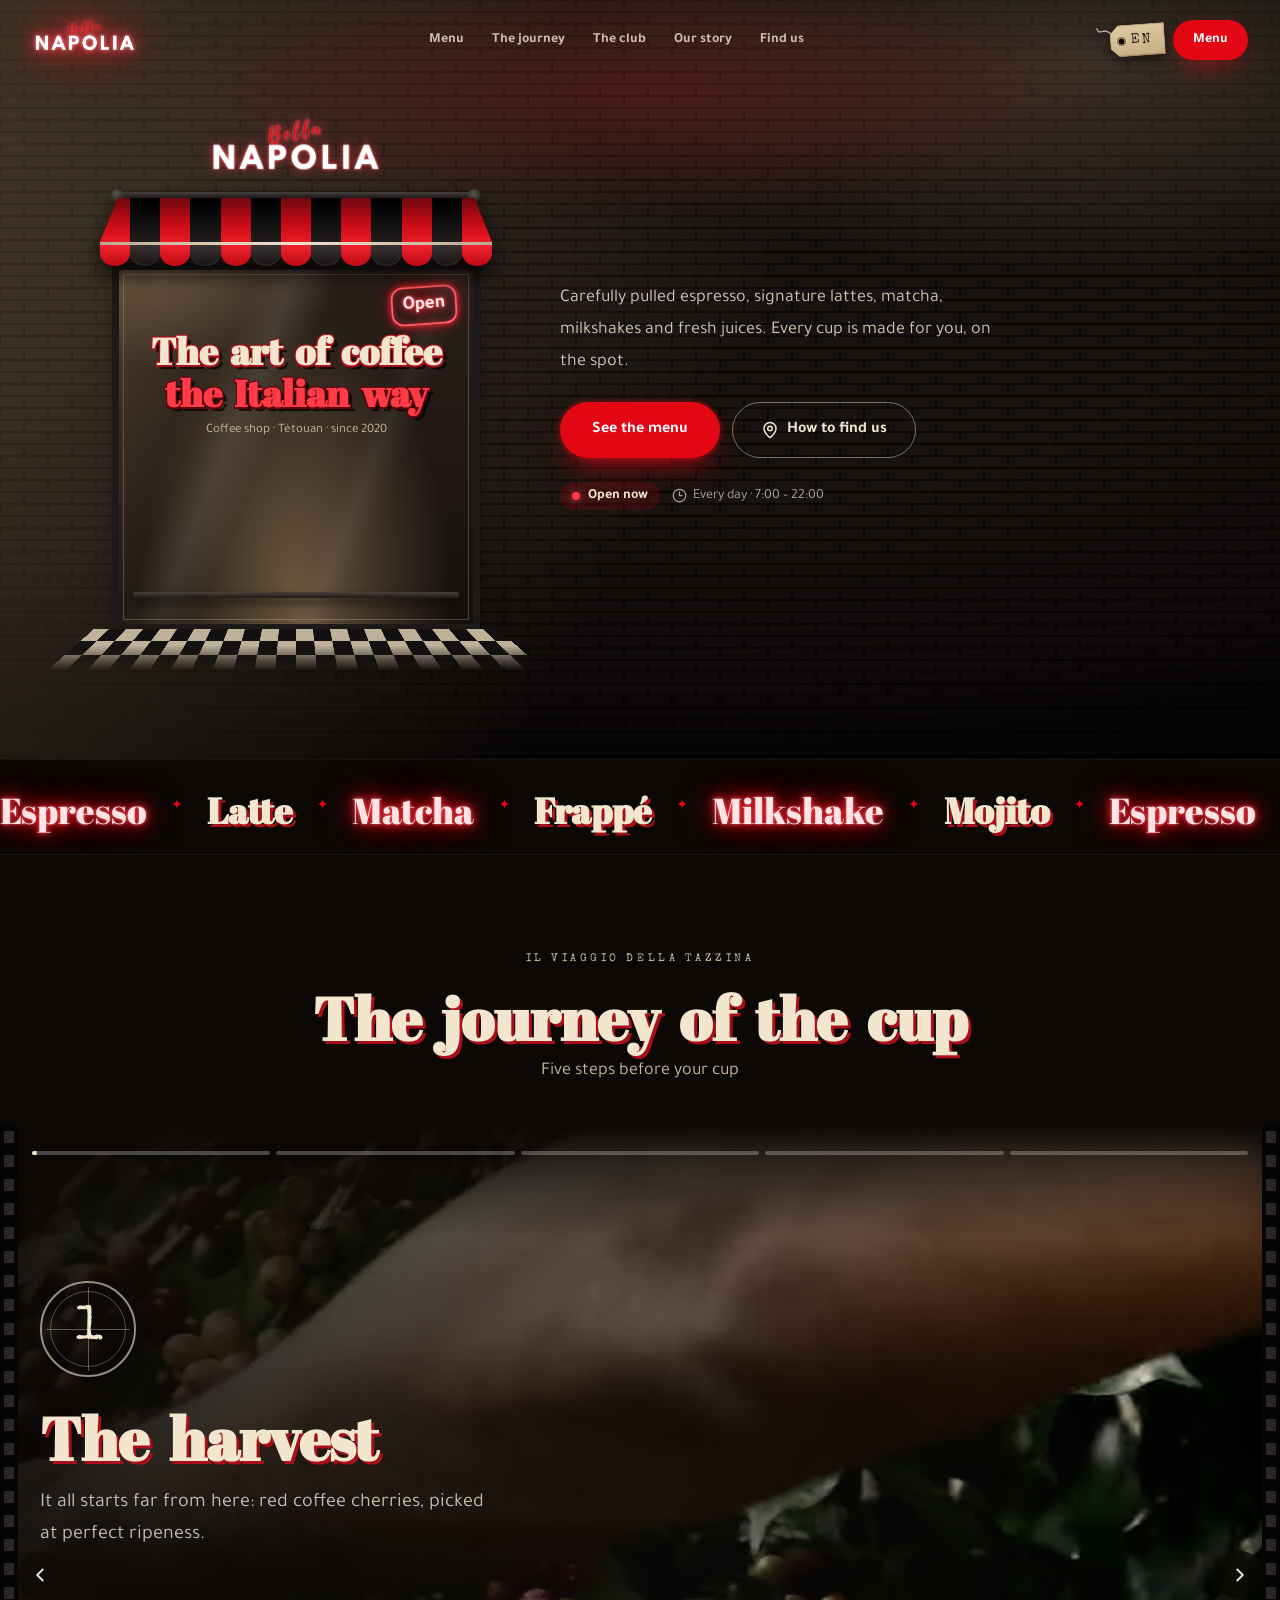
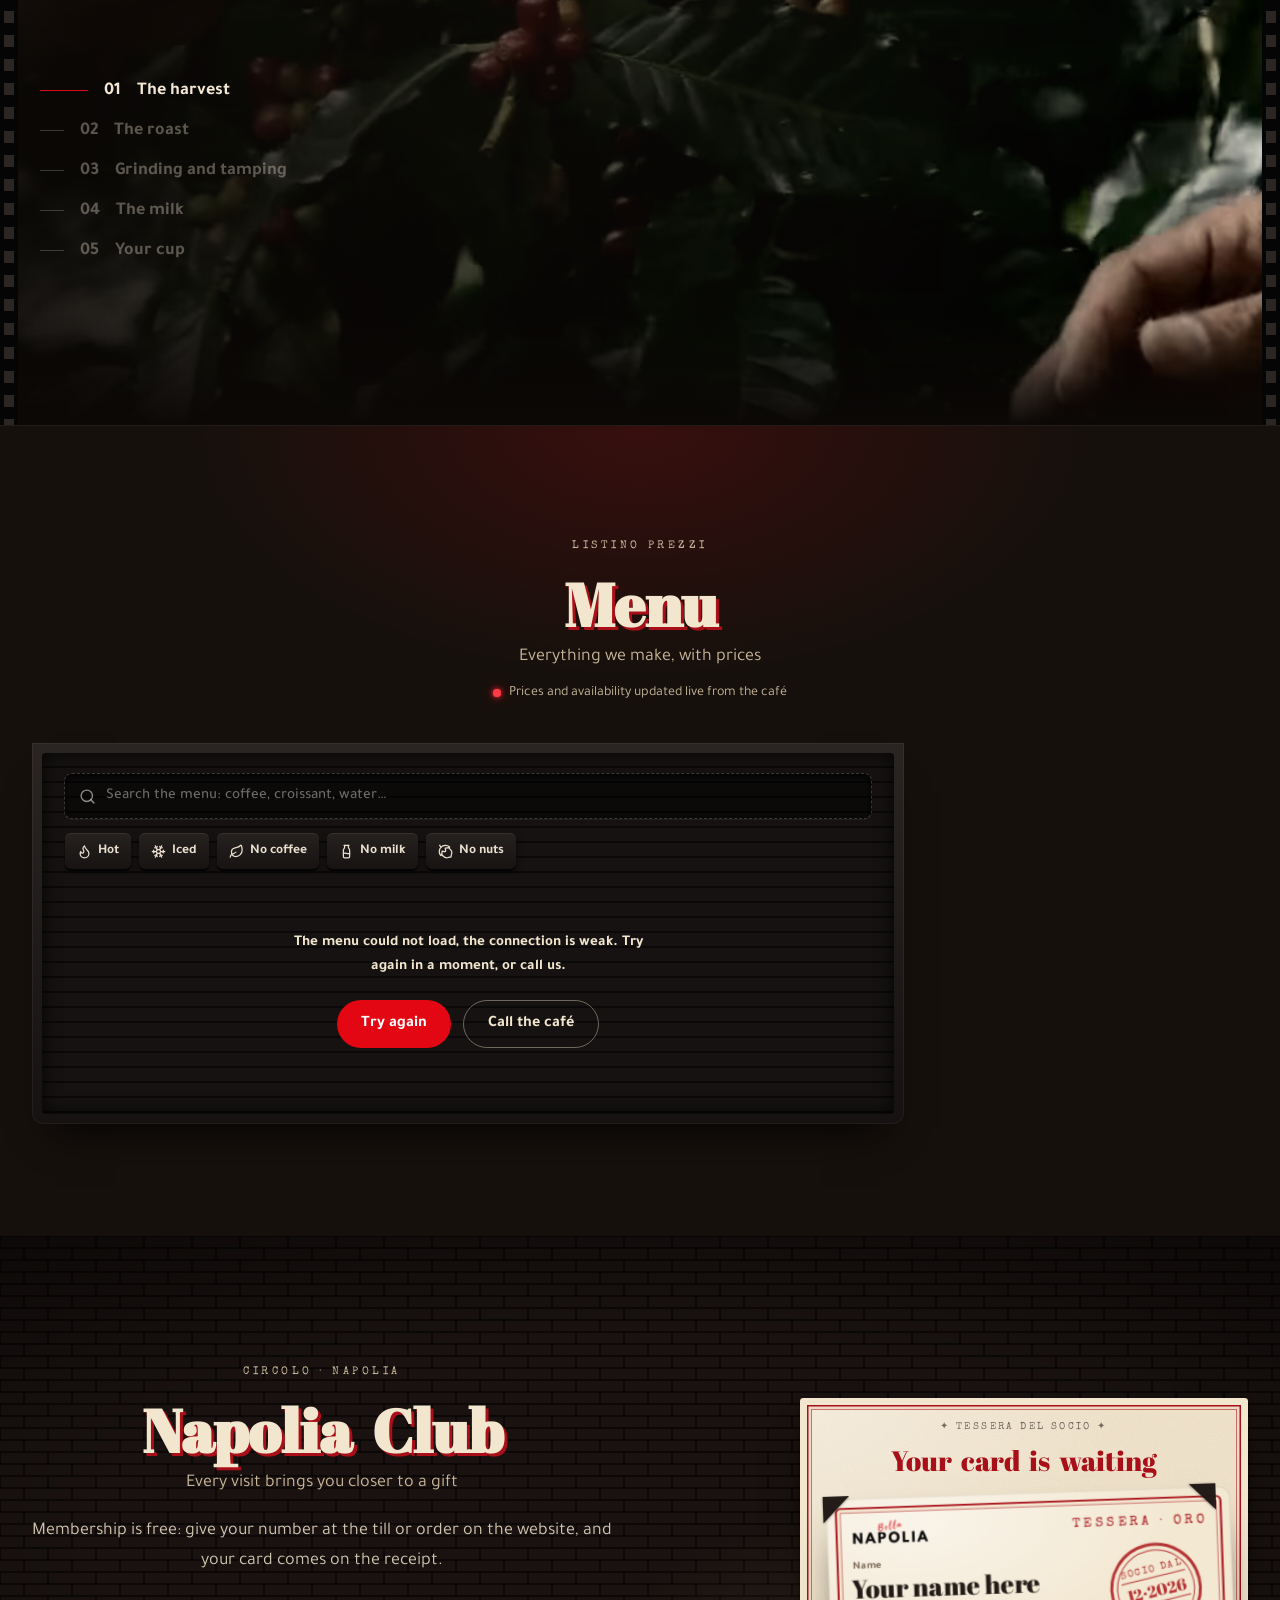
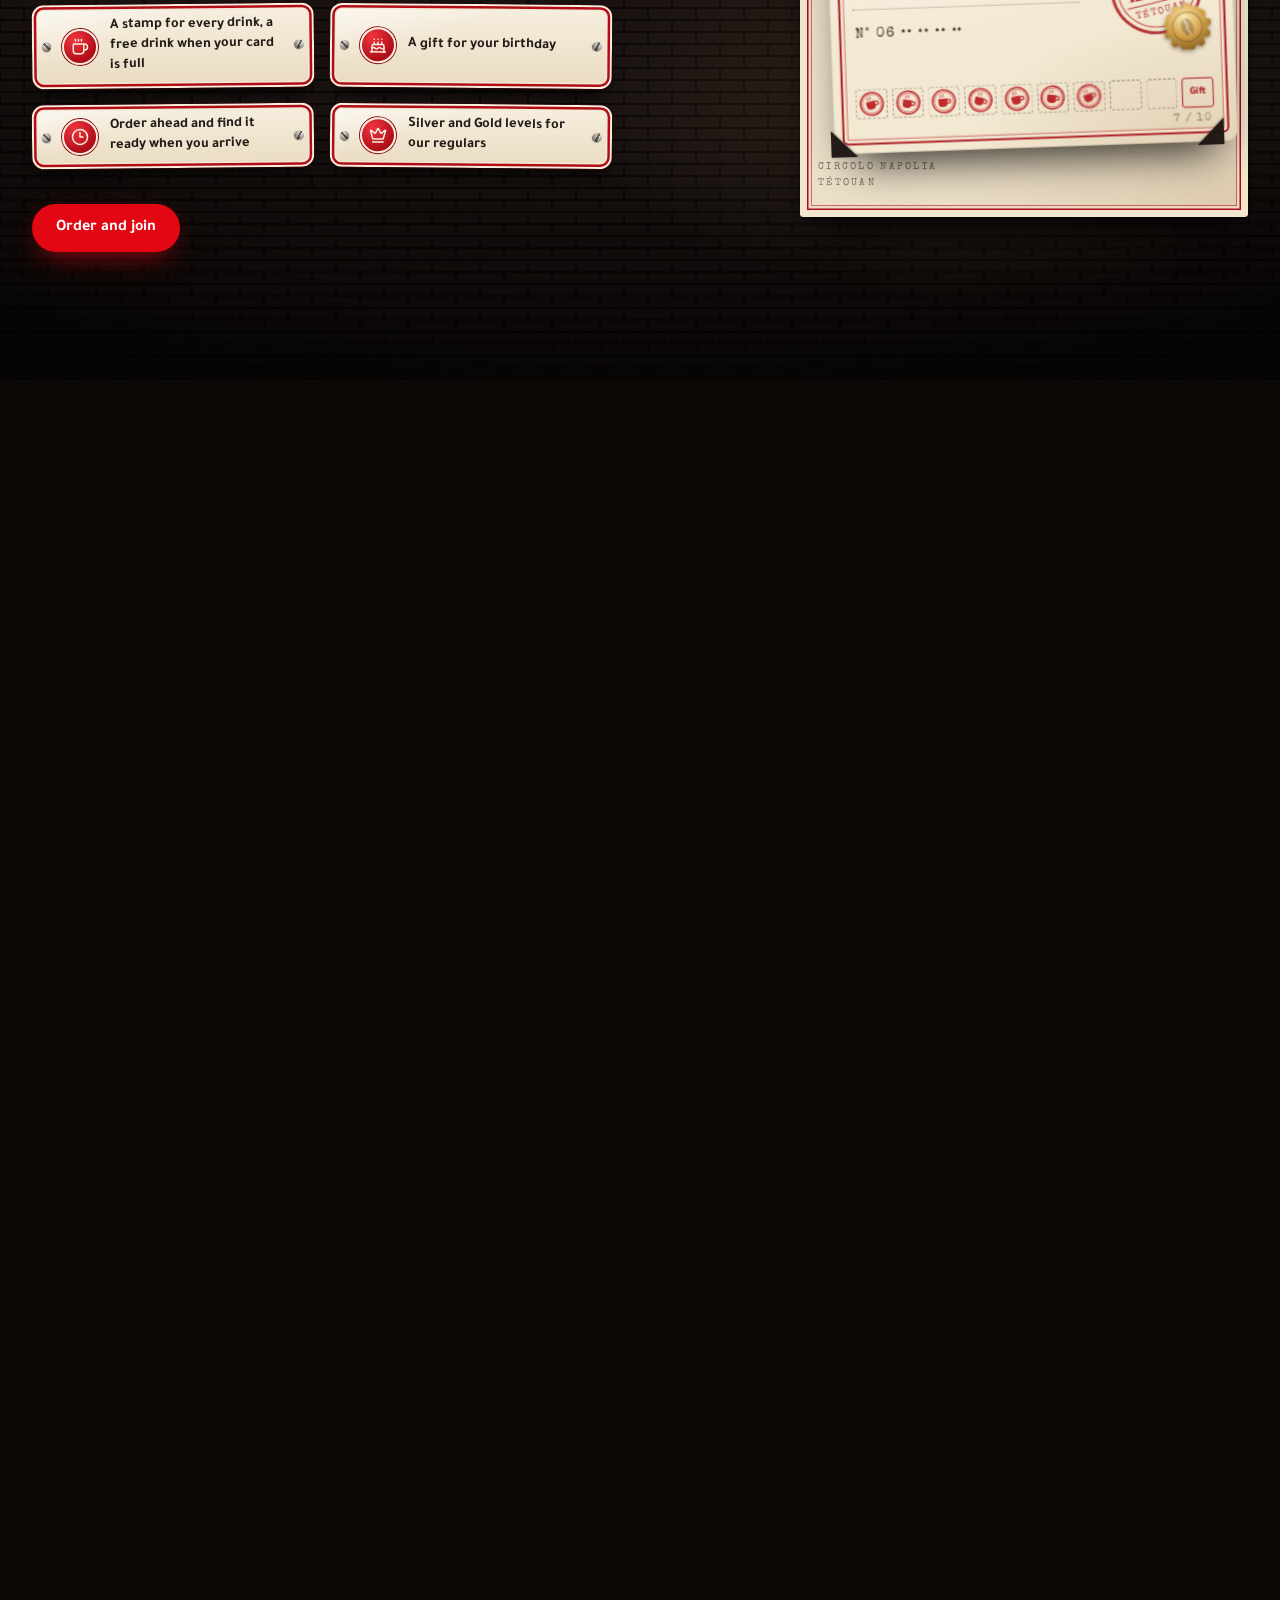
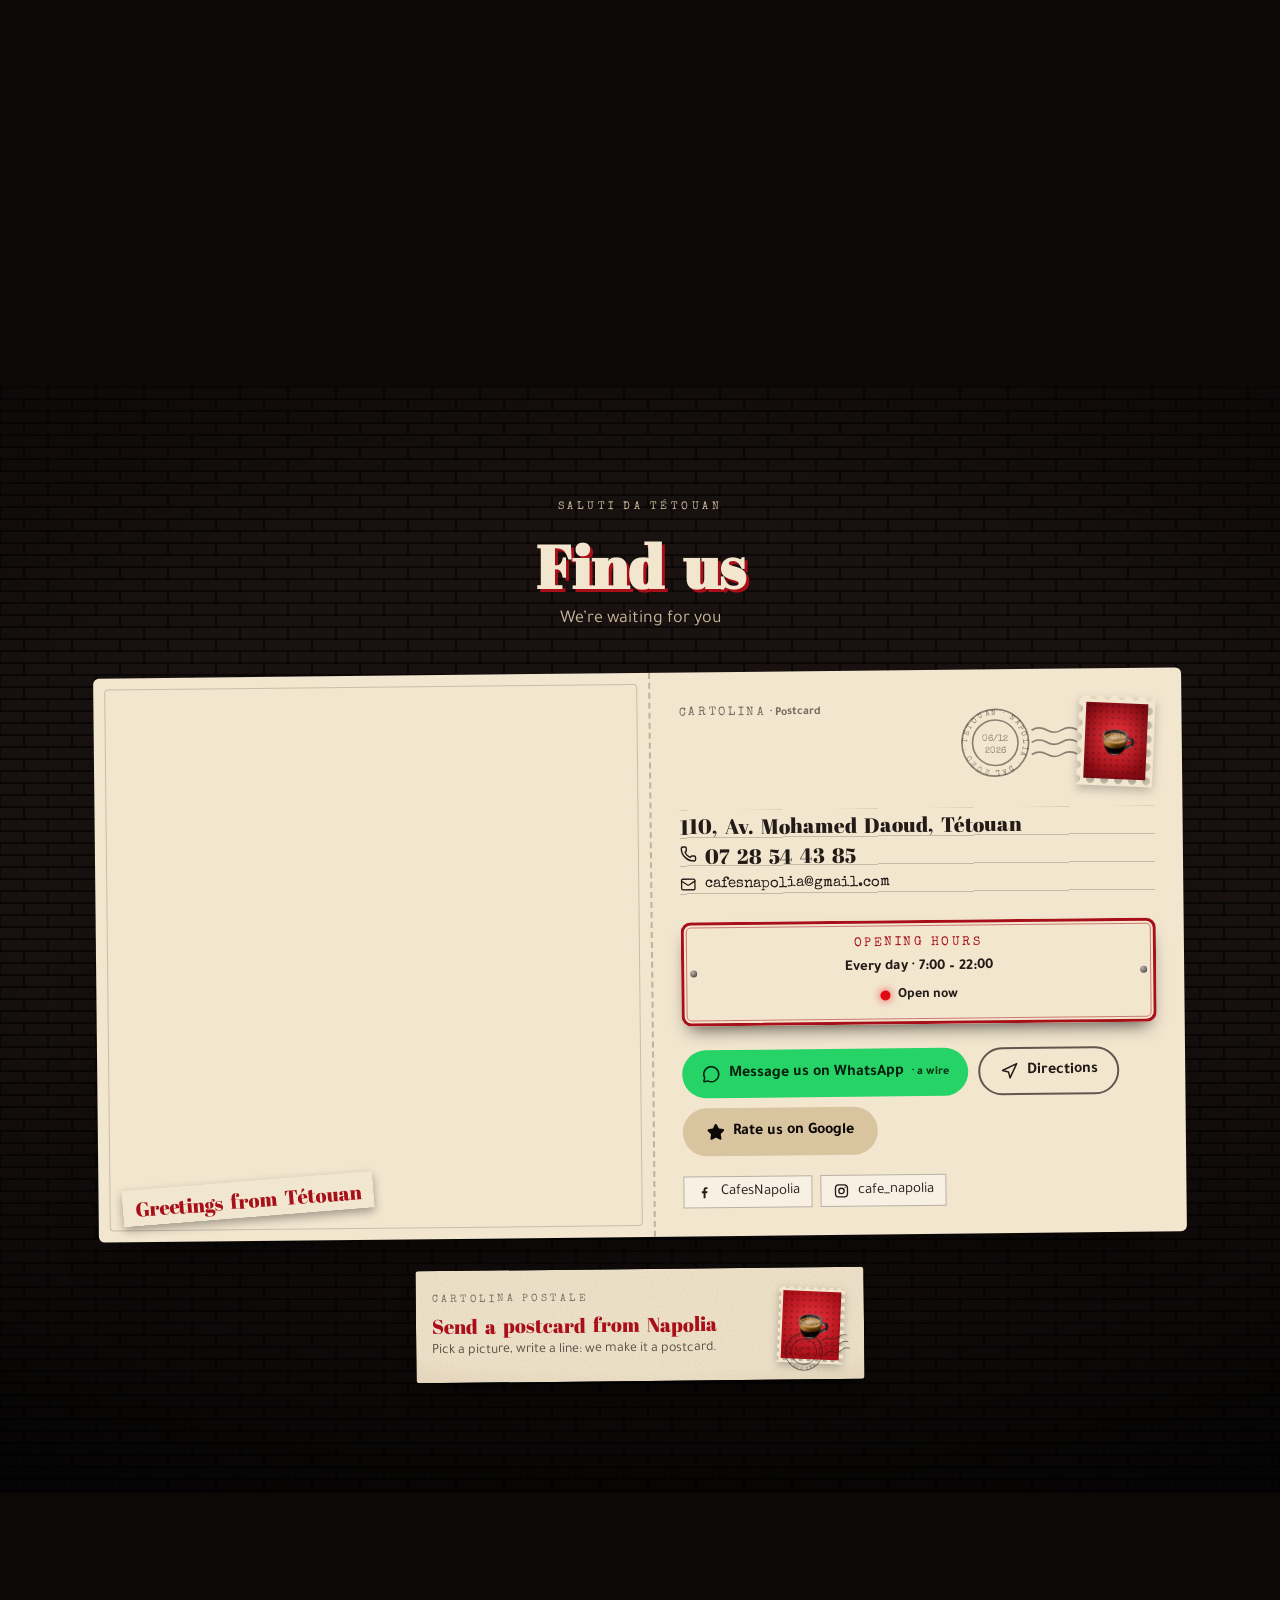
==== commit d4a28390: "Publish website build" ====
--- a/carte/index.html
+++ b/carte/index.html
@@ -75,11 +75,11 @@
         "sameAs": ["https://www.facebook.com/CafesNapolia", "https://www.instagram.com/cafe_napolia/"]
       }
     </script>
-    <script type="module" crossorigin src="/assets/index-pDs_UGu_.js"></script>
-    <link rel="modulepreload" crossorigin href="/assets/i18n-Ds47vNMn.js">
-    <link rel="modulepreload" crossorigin href="/assets/ui-BFV5I6Vy.js">
+    <script type="module" crossorigin src="/assets/index-C0jHkn5K.js"></script>
+    <link rel="modulepreload" crossorigin href="/assets/i18n-Ev19Eb3N.js">
+    <link rel="modulepreload" crossorigin href="/assets/ui-aNpVPd10.js">
     <link rel="modulepreload" crossorigin href="/assets/supabaseConfig-3txsLbbu.js">
-    <link rel="preload" as="style" crossorigin href="/assets/index-CR5-Fv78.css" data-css onload="this.onload=null;this.rel='stylesheet'"><noscript><link rel="stylesheet" crossorigin href="/assets/index-CR5-Fv78.css"></noscript>
+    <link rel="preload" as="style" crossorigin href="/assets/index-4oIscibf.css" data-css onload="this.onload=null;this.rel='stylesheet'"><noscript><link rel="stylesheet" crossorigin href="/assets/index-4oIscibf.css"></noscript>
   </head>
   <body>
     <div id="root">
--- a/assets/index-4oIscibf.css
+++ b/assets/index-4oIscibf.css
@@ -0,0 +1 @@
+@font-face{font-family:Montserrat Variable;font-style:normal;font-display:swap;font-weight:100 900;src:url(/assets/montserrat-cyrillic-ext-wght-normal-CO5hGrJv.woff2)format("woff2-variations");unicode-range:U+460-52F,U+1C80-1C8A,U+20B4,U+2DE0-2DFF,U+A640-A69F,U+FE2E-FE2F}@font-face{font-family:Montserrat Variable;font-style:normal;font-display:swap;font-weight:100 900;src:url(/assets/montserrat-cyrillic-wght-normal-EAA9jha_.woff2)format("woff2-variations");unicode-range:U+301,U+400-45F,U+490-491,U+4B0-4B1,U+2116}@font-face{font-family:Montserrat Variable;font-style:normal;font-display:swap;font-weight:100 900;src:url(/assets/montserrat-vietnamese-wght-normal-k7S-YeeD.woff2)format("woff2-variations");unicode-range:U+102-103,U+110-111,U+128-129,U+168-169,U+1A0-1A1,U+1AF-1B0,U+300-301,U+303-304,U+308-309,U+323,U+329,U+1EA0-1EF9,U+20AB}@font-face{font-family:Montserrat Variable;font-style:normal;font-display:swap;font-weight:100 900;src:url(/assets/montserrat-latin-ext-wght-normal-BsZE-iaG.woff2)format("woff2-variations");unicode-range:U+100-2BA,U+2BD-2C5,U+2C7-2CC,U+2CE-2D7,U+2DD-2FF,U+304,U+308,U+329,U+1D00-1DBF,U+1E00-1E9F,U+1EF2-1EFF,U+2020,U+20A0-20AB,U+20AD-20C0,U+2113,U+2C60-2C7F,U+A720-A7FF}@font-face{font-family:Montserrat Variable;font-style:normal;font-display:swap;font-weight:100 900;src:url(/assets/montserrat-latin-wght-normal-l_AIctKy.woff2)format("woff2-variations");unicode-range:U+??,U+131,U+152-153,U+2BB-2BC,U+2C6,U+2DA,U+2DC,U+304,U+308,U+329,U+2000-206F,U+20AC,U+2122,U+2191,U+2193,U+2212,U+2215,U+FEFF,U+FFFD}@font-face{font-family:Tajawal;font-style:normal;font-display:swap;font-weight:400;src:url(/assets/tajawal-arabic-400-normal-CyCXRvzh.woff2)format("woff2"),url(/assets/tajawal-arabic-400-normal-DCQxawbB.woff)format("woff");unicode-range:U+6??,U+750-77F,U+870-88E,U+890-891,U+897-8E1,U+8E3-8FF,U+200C-200E,U+2010-2011,U+204F,U+2E41,U+FB50-FDFF,U+FE70-FE74,U+FE76-FEFC,U+102E0-102FB,U+10E60-10E7E,U+10EC2-10EC4,U+10EFC-10EFF,U+1EE00-1EE03,U+1EE05-1EE1F,U+1EE21-1EE22,U+1EE24,U+1EE27,U+1EE29-1EE32,U+1EE34-1EE37,U+1EE39,U+1EE3B,U+1EE42,U+1EE47,U+1EE49,U+1EE4B,U+1EE4D-1EE4F,U+1EE51-1EE52,U+1EE54,U+1EE57,U+1EE59,U+1EE5B,U+1EE5D,U+1EE5F,U+1EE61-1EE62,U+1EE64,U+1EE67-1EE6A,U+1EE6C-1EE72,U+1EE74-1EE77,U+1EE79-1EE7C,U+1EE7E,U+1EE80-1EE89,U+1EE8B-1EE9B,U+1EEA1-1EEA3,U+1EEA5-1EEA9,U+1EEAB-1EEBB,U+1EEF0-1EEF1}@font-face{font-family:Tajawal;font-style:normal;font-display:swap;font-weight:400;src:url(/assets/tajawal-latin-400-normal-BVNSOH3d.woff2)format("woff2"),url(/assets/tajawal-latin-400-normal-BdYcZznU.woff)format("woff");unicode-range:U+??,U+131,U+152-153,U+2BB-2BC,U+2C6,U+2DA,U+2DC,U+304,U+308,U+329,U+2000-206F,U+20AC,U+2122,U+2191,U+2193,U+2212,U+2215,U+FEFF,U+FFFD}@font-face{font-family:Tajawal;font-style:normal;font-display:swap;font-weight:500;src:url(/assets/tajawal-arabic-500-normal-BZ8ojJNu.woff2)format("woff2"),url(/assets/tajawal-arabic-500-normal-CbVEaYEW.woff)format("woff");unicode-range:U+6??,U+750-77F,U+870-88E,U+890-891,U+897-8E1,U+8E3-8FF,U+200C-200E,U+2010-2011,U+204F,U+2E41,U+FB50-FDFF,U+FE70-FE74,U+FE76-FEFC,U+102E0-102FB,U+10E60-10E7E,U+10EC2-10EC4,U+10EFC-10EFF,U+1EE00-1EE03,U+1EE05-1EE1F,U+1EE21-1EE22,U+1EE24,U+1EE27,U+1EE29-1EE32,U+1EE34-1EE37,U+1EE39,U+1EE3B,U+1EE42,U+1EE47,U+1EE49,U+1EE4B,U+1EE4D-1EE4F,U+1EE51-1EE52,U+1EE54,U+1EE57,U+1EE59,U+1EE5B,U+1EE5D,U+1EE5F,U+1EE61-1EE62,U+1EE64,U+1EE67-1EE6A,U+1EE6C-1EE72,U+1EE74-1EE77,U+1EE79-1EE7C,U+1EE7E,U+1EE80-1EE89,U+1EE8B-1EE9B,U+1EEA1-1EEA3,U+1EEA5-1EEA9,U+1EEAB-1EEBB,U+1EEF0-1EEF1}@font-face{font-family:Tajawal;font-style:normal;font-display:swap;font-weight:500;src:url(/assets/tajawal-latin-500-normal-CoYeBiSI.woff2)format("woff2"),url(/assets/tajawal-latin-500-normal-DU9v6xgj.woff)format("woff");unicode-range:U+??,U+131,U+152-153,U+2BB-2BC,U+2C6,U+2DA,U+2DC,U+304,U+308,U+329,U+2000-206F,U+20AC,U+2122,U+2191,U+2193,U+2212,U+2215,U+FEFF,U+FFFD}@font-face{font-family:Tajawal;font-style:normal;font-display:swap;font-weight:700;src:url(/assets/tajawal-arabic-700-normal-D2-eand5.woff2)format("woff2"),url(/assets/tajawal-arabic-700-normal-9L7Zusdl.woff)format("woff");unicode-range:U+6??,U+750-77F,U+870-88E,U+890-891,U+897-8E1,U+8E3-8FF,U+200C-200E,U+2010-2011,U+204F,U+2E41,U+FB50-FDFF,U+FE70-FE74,U+FE76-FEFC,U+102E0-102FB,U+10E60-10E7E,U+10EC2-10EC4,U+10EFC-10EFF,U+1EE00-1EE03,U+1EE05-1EE1F,U+1EE21-1EE22,U+1EE24,U+1EE27,U+1EE29-1EE32,U+1EE34-1EE37,U+1EE39,U+1EE3B,U+1EE42,U+1EE47,U+1EE49,U+1EE4B,U+1EE4D-1EE4F,U+1EE51-1EE52,U+1EE54,U+1EE57,U+1EE59,U+1EE5B,U+1EE5D,U+1EE5F,U+1EE61-1EE62,U+1EE64,U+1EE67-1EE6A,U+1EE6C-1EE72,U+1EE74-1EE77,U+1EE79-1EE7C,U+1EE7E,U+1EE80-1EE89,U+1EE8B-1EE9B,U+1EEA1-1EEA3,U+1EEA5-1EEA9,U+1EEAB-1EEBB,U+1EEF0-1EEF1}@font-face{font-family:Tajawal;font-style:normal;font-display:swap;font-weight:700;src:url(/assets/tajawal-latin-700-normal-BypgxfGb.woff2)format("woff2"),url(/assets/tajawal-latin-700-normal-CV3bxpHe.woff)format("woff");unicode-range:U+??,U+131,U+152-153,U+2BB-2BC,U+2C6,U+2DA,U+2DC,U+304,U+308,U+329,U+2000-206F,U+20AC,U+2122,U+2191,U+2193,U+2212,U+2215,U+FEFF,U+FFFD}@font-face{font-family:Tajawal;font-style:normal;font-display:swap;font-weight:800;src:url(/assets/tajawal-arabic-800-normal-TQp-UTiE.woff2)format("woff2"),url(/assets/tajawal-arabic-800-normal-Bp_4IW2m.woff)format("woff");unicode-range:U+6??,U+750-77F,U+870-88E,U+890-891,U+897-8E1,U+8E3-8FF,U+200C-200E,U+2010-2011,U+204F,U+2E41,U+FB50-FDFF,U+FE70-FE74,U+FE76-FEFC,U+102E0-102FB,U+10E60-10E7E,U+10EC2-10EC4,U+10EFC-10EFF,U+1EE00-1EE03,U+1EE05-1EE1F,U+1EE21-1EE22,U+1EE24,U+1EE27,U+1EE29-1EE32,U+1EE34-1EE37,U+1EE39,U+1EE3B,U+1EE42,U+1EE47,U+1EE49,U+1EE4B,U+1EE4D-1EE4F,U+1EE51-1EE52,U+1EE54,U+1EE57,U+1EE59,U+1EE5B,U+1EE5D,U+1EE5F,U+1EE61-1EE62,U+1EE64,U+1EE67-1EE6A,U+1EE6C-1EE72,U+1EE74-1EE77,U+1EE79-1EE7C,U+1EE7E,U+1EE80-1EE89,U+1EE8B-1EE9B,U+1EEA1-1EEA3,U+1EEA5-1EEA9,U+1EEAB-1EEBB,U+1EEF0-1EEF1}@font-face{font-family:Tajawal;font-style:normal;font-display:swap;font-weight:800;src:url(/assets/tajawal-latin-800-normal-CmI34b-g.woff2)format("woff2"),url(/assets/tajawal-latin-800-normal-Dm5jVIIh.woff)format("woff");unicode-range:U+??,U+131,U+152-153,U+2BB-2BC,U+2C6,U+2DA,U+2DC,U+304,U+308,U+329,U+2000-206F,U+20AC,U+2122,U+2191,U+2193,U+2212,U+2215,U+FEFF,U+FFFD}@font-face{font-family:Aref Ruqaa;font-style:normal;font-display:swap;font-weight:700;src:url(/assets/aref-ruqaa-arabic-700-normal-D30apH1C.woff2)format("woff2"),url(/assets/aref-ruqaa-arabic-700-normal-DLleZ2O-.woff)format("woff")}@font-face{font-family:Abril Fatface;font-style:normal;font-display:swap;font-weight:400;src:url(/assets/abril-fatface-latin-400-normal-utNZUC9m.woff2)format("woff2"),url(/assets/abril-fatface-latin-400-normal-CSRW-xuf.woff)format("woff")}@font-face{font-family:Special Elite;font-style:normal;font-display:swap;font-weight:400;src:url(/assets/special-elite-latin-400-normal-YjDd9tmf.woff2)format("woff2"),url(/assets/special-elite-latin-400-normal-BtSRmyJ6.woff)format("woff")}@layer properties{@supports (((-webkit-hyphens:none)) and (not (margin-trim:inline))) or ((-moz-orient:inline) and (not (color:rgb(from red r g b)))){*,:before,:after,::backdrop{--tw-translate-x:0;--tw-translate-y:0;--tw-translate-z:0;--tw-scale-x:1;--tw-scale-y:1;--tw-scale-z:1;--tw-rotate-x:initial;--tw-rotate-y:initial;--tw-rotate-z:initial;--tw-skew-x:initial;--tw-skew-y:initial;--tw-pan-x:initial;--tw-pan-y:initial;--tw-pinch-zoom:initial;--tw-scroll-snap-strictness:proximity;--tw-space-y-reverse:0;--tw-divide-y-reverse:0;--tw-border-style:solid;--tw-gradient-position:initial;--tw-gradient-from:#0000;--tw-gradient-via:#0000;--tw-gradient-to:#0000;--tw-gradient-stops:initial;--tw-gradient-via-stops:initial;--tw-gradient-from-position:0%;--tw-gradient-via-position:50%;--tw-gradient-to-position:100%;--tw-leading:initial;--tw-font-weight:initial;--tw-tracking:initial;--tw-ordinal:initial;--tw-slashed-zero:initial;--tw-numeric-figure:initial;--tw-numeric-spacing:initial;--tw-numeric-fraction:initial;--tw-shadow:0 0 #0000;--tw-shadow-color:initial;--tw-shadow-alpha:100%;--tw-inset-shadow:0 0 #0000;--tw-inset-shadow-color:initial;--tw-inset-shadow-alpha:100%;--tw-ring-color:initial;--tw-ring-shadow:0 0 #0000;--tw-inset-ring-color:initial;--tw-inset-ring-shadow:0 0 #0000;--tw-ring-inset:initial;--tw-ring-offset-width:0px;--tw-ring-offset-color:#fff;--tw-ring-offset-shadow:0 0 #0000;--tw-blur:initial;--tw-brightness:initial;--tw-contrast:initial;--tw-grayscale:initial;--tw-hue-rotate:initial;--tw-invert:initial;--tw-opacity:initial;--tw-saturate:initial;--tw-sepia:initial;--tw-drop-shadow:initial;--tw-drop-shadow-color:initial;--tw-drop-shadow-alpha:100%;--tw-drop-shadow-size:initial;--tw-backdrop-blur:initial;--tw-backdrop-brightness:initial;--tw-backdrop-contrast:initial;--tw-backdrop-grayscale:initial;--tw-backdrop-hue-rotate:initial;--tw-backdrop-invert:initial;--tw-backdrop-opacity:initial;--tw-backdrop-saturate:initial;--tw-backdrop-sepia:initial;--tw-duration:initial;--tw-ease:initial}}}@layer theme{:root,:host{--font-sans:-apple-system, BlinkMacSystemFont, "Segoe UI", Roboto, "Helvetica Neue", "Noto Sans", Arial, sans-serif, "Apple Color Emoji", "Segoe UI Emoji", "Segoe UI Symbol", "Noto Color Emoji";--font-mono:ui-monospace, SFMono-Regular, Menlo, Monaco, Consolas, "Liberation Mono", "Courier New", monospace;--color-black:#000;--color-white:#fff;--spacing:.25rem;--container-xs:20rem;--container-sm:24rem;--container-md:28rem;--container-lg:32rem;--container-xl:36rem;--container-2xl:42rem;--container-4xl:56rem;--container-6xl:72rem;--container-7xl:80rem;--text-xs:.75rem;--text-xs--line-height:calc(1 / .75);--text-sm:.875rem;--text-sm--line-height:calc(1.25 / .875);--text-base:1rem;--text-base--line-height:calc(1.5 / 1);--text-lg:1.125rem;--text-lg--line-height:calc(1.75 / 1.125);--text-xl:1.25rem;--text-xl--line-height:calc(1.75 / 1.25);--text-2xl:1.5rem;--text-2xl--line-height:calc(2 / 1.5);--text-3xl:1.875rem;--text-3xl--line-height:calc(2.25 / 1.875);--text-4xl:2.25rem;--text-4xl--line-height:calc(2.5 / 2.25);--text-5xl:3rem;--text-5xl--line-height:1;--text-6xl:3.75rem;--text-6xl--line-height:1;--font-weight-normal:400;--font-weight-semibold:600;--font-weight-bold:700;--font-weight-extrabold:800;--tracking-tight:-.025em;--tracking-normal:0em;--leading-tight:1.25;--leading-snug:1.375;--leading-relaxed:1.625;--radius-sm:.25rem;--radius-md:.375rem;--radius-lg:.5rem;--radius-xl:.75rem;--radius-2xl:1rem;--ease-in:cubic-bezier(.4, 0, 1, 1);--ease-out:cubic-bezier(0, 0, .2, 1);--animate-spin:spin 1s linear infinite;--animate-pulse:pulse 2s cubic-bezier(.4, 0, .6, 1) infinite;--blur-sm:8px;--blur-xl:24px;--default-transition-duration:.15s;--default-transition-timing-function:cubic-bezier(.4, 0, .2, 1);--default-font-family:var(--font-sans);--default-mono-font-family:var(--font-mono);--color-night:#0b0806;--color-roast:#16100c;--color-bean:#24180f;--color-crema:#f3e6d3;--color-mute:#a8988a;--color-brand:#e30613;--color-brand-2:#ff3b45;--color-gold:#d9c4a0;--color-paper:#f2e6cf;--color-paper-2:#c9b79a;--color-ink:#231b17;--color-neon:#ff3b47;--font-display:"Montserrat Variable", "Tajawal", system-ui, sans-serif;--font-body:"Tajawal", "Montserrat Variable", system-ui, sans-serif;--font-sign:"Aref Ruqaa", "Abril Fatface", "Tajawal", serif;--font-price:"Abril Fatface", "Montserrat Variable", serif;--font-type:"Special Elite", ui-monospace, monospace}}@layer base{*,:after,:before,::backdrop{box-sizing:border-box;border:0 solid;margin:0;padding:0}::file-selector-button{box-sizing:border-box;border:0 solid;margin:0;padding:0}html,:host{-webkit-text-size-adjust:100%;tab-size:4;line-height:1.5;font-family:var(--default-font-family,-apple-system, BlinkMacSystemFont, "Segoe UI", Roboto, "Helvetica Neue", "Noto Sans", Arial, sans-serif, "Apple Color Emoji", "Segoe UI Emoji", "Segoe UI Symbol", "Noto Color Emoji");font-feature-settings:var(--default-font-feature-settings,normal);font-variation-settings:var(--default-font-variation-settings,normal);-webkit-tap-highlight-color:transparent}hr{height:0;color:inherit;border-top-width:1px}abbr:where([title]){-webkit-text-decoration:underline dotted;text-decoration:underline dotted}h1,h2,h3,h4,h5,h6{font-size:inherit;font-weight:inherit}a{color:inherit;-webkit-text-decoration:inherit;-webkit-text-decoration:inherit;-webkit-text-decoration:inherit;-webkit-text-decoration:inherit;text-decoration:inherit}b,strong{font-weight:bolder}code,kbd,samp,pre{font-family:var(--default-mono-font-family,ui-monospace, SFMono-Regular, Menlo, Monaco, Consolas, "Liberation Mono", "Courier New", monospace);font-feature-settings:var(--default-mono-font-feature-settings,normal);font-variation-settings:var(--default-mono-font-variation-settings,normal);font-size:1em}small{font-size:80%}sub,sup{vertical-align:baseline;font-size:75%;line-height:0;position:relative}sub{bottom:-.25em}sup{top:-.5em}table{text-indent:0;border-color:inherit;border-collapse:collapse}:-moz-focusring:where(:not(iframe)){outline:auto}progress{vertical-align:baseline}summary{display:list-item}ol,ul,menu{list-style:none}img,svg,video,canvas,audio,iframe,embed,object{vertical-align:middle;display:block}img,video{max-width:100%;height:auto}button,input,select,optgroup,textarea{font:inherit;font-feature-settings:inherit;font-variation-settings:inherit;letter-spacing:inherit;color:inherit;opacity:1;background-color:#0000;border-radius:0}::file-selector-button{font:inherit;font-feature-settings:inherit;font-variation-settings:inherit;letter-spacing:inherit;color:inherit;opacity:1;background-color:#0000;border-radius:0}:where(select:is([multiple],[size])) optgroup{font-weight:bolder}:where(select:is([multiple],[size])) optgroup option{padding-inline-start:20px}::file-selector-button{margin-inline-end:4px}::placeholder{opacity:1}@supports (not ((-webkit-appearance:-apple-pay-button))) or (contain-intrinsic-size:1px){::placeholder{color:currentColor}@supports (color:color-mix(in lab, red, red)){::placeholder{color:color-mix(in oklab, currentcolor 50%, transparent)}}}textarea{resize:vertical}::-webkit-search-decoration{-webkit-appearance:none}::-webkit-date-and-time-value{min-height:1lh;text-align:inherit}::-webkit-datetime-edit{display:inline-flex}::-webkit-datetime-edit-fields-wrapper{padding:0}::-webkit-datetime-edit{padding-block:0}::-webkit-datetime-edit-year-field{padding-block:0}::-webkit-datetime-edit-month-field{padding-block:0}::-webkit-datetime-edit-day-field{padding-block:0}::-webkit-datetime-edit-hour-field{padding-block:0}::-webkit-datetime-edit-minute-field{padding-block:0}::-webkit-datetime-edit-second-field{padding-block:0}::-webkit-datetime-edit-millisecond-field{padding-block:0}::-webkit-datetime-edit-meridiem-field{padding-block:0}::-webkit-calendar-picker-indicator{line-height:1}:-moz-ui-invalid{box-shadow:none}button,input:where([type=button],[type=reset],[type=submit]){appearance:button}::file-selector-button{appearance:button}::-webkit-inner-spin-button{height:auto}::-webkit-outer-spin-button{height:auto}[hidden]:where(:not([hidden=until-found])){display:none!important}button:not(:disabled),[role=button]:not([aria-disabled=true]){cursor:pointer}}@layer components{.brick{background-color:#0b0807;background-image:url("data:image/svg+xml,%3Csvg xmlns='http://www.w3.org/2000/svg' width='48' height='24'%3E%3Crect width='48' height='24' fill='%230B0807'/%3E%3Cg fill='%23191210'%3E%3Crect x='1' y='1' width='46' height='10' rx='1.5'/%3E%3Crect x='-23' y='13' width='46' height='10' rx='1.5'/%3E%3Crect x='25' y='13' width='46' height='10' rx='1.5'/%3E%3C/g%3E%3C/svg%3E");background-size:48px 24px}.vignette:before{content:"";pointer-events:none;background:radial-gradient(120% 75% at 50% 40%,#0000 35%,#000000c7 85%);position:absolute;inset:0}.sign-title{font-family:var(--font-sign);color:var(--color-paper);text-shadow:3px 3px #a90f18;font-weight:700}.neon-text{color:#ffe4e6;text-shadow:0 0 3px #ff5a66,0 0 10px #ff2d3d,0 0 22px #e30613,0 0 40px #e3061399}.neon-tube{color:#ffe4e6;text-shadow:0 0 3px #ff5a66,0 0 9px #ff2d3d,0 0 18px #e30613;border:2px solid #ff5a66;border-radius:12px;display:inline-block;box-shadow:0 0 6px #ff2d3d,0 0 16px #e306138c,inset 0 0 7px #ff2d3d80}.neon-tube.is-off{color:#6f6461;text-shadow:none;box-shadow:none;border-color:#5a4f4c}.neon-logo{filter:drop-shadow(0 0 2px #ff8088)drop-shadow(0 0 8px #ff2d3df2)drop-shadow(0 0 22px #e30613b3)}.neon-logo.is-off{filter:brightness(.42)saturate(.3)contrast(1.1)}@keyframes neon-on{0%{opacity:.12}7%{opacity:1}10%{opacity:.25}17%{opacity:1}20%{opacity:.45}30%,to{opacity:1}}.neon-on{animation:1.5s ease-out both neon-on}.awning{z-index:6;filter:drop-shadow(0 12px 10px #000000b3);position:relative}.awning-rod{background:linear-gradient(#45403d,#161414);border-radius:4px;height:7px;margin:0 4%;position:relative;box-shadow:0 2px 4px #000000b3}.awning-rod:before,.awning-rod:after{content:"";background:radial-gradient(circle at 40% 35%,#5a5450,#171515);border-radius:50%;width:13px;height:13px;position:absolute;top:-3px}.awning-rod:before{left:-5px}.awning-rod:after{right:-5px}.awning-slope{clip-path:polygon(4.5% 0,95.5% 0,100% 100%,0 100%);height:44px;margin-top:-1px;display:flex;position:relative}.awning-slope i,.awning-flaps i{flex:1}.awning-slope i.r{background:linear-gradient(#6e070e,#c30a15 55%,#ec1b26)}.awning-slope i.b{background:linear-gradient(#000,#100e0e 55%,#211d1d)}.awning-slope.is-lit:after{content:"";mix-blend-mode:screen;background:radial-gradient(48% 120% at 50% -20%,#ff46506b,#0000 70%);position:absolute;inset:0}.awning-pipe{background:linear-gradient(90deg,#b9aa90,#efe3cb 50%,#b9aa90);height:3px}.awning-flaps{height:21px;display:flex}.awning-flaps i{border-radius:0 0 50% 50%/0 0 62% 62%}.awning-flaps i.r{background:linear-gradient(#f2232e,#be0a14)}.awning-flaps i.b{background:linear-gradient(#3a3232,#171313);box-shadow:inset 0 -1.5px #ffffff12}.shop-window{outline-offset:-12px;background:radial-gradient(at 50% 92%,#ffc48252,#0000 62%),linear-gradient(#1a1311,#0e0a09);border:7px solid #1c1918;outline:1px solid #f2e6cf38;position:relative;overflow:hidden;box-shadow:0 20px 30px -16px #000000e6}.shop-window:after{content:"";pointer-events:none;background:linear-gradient(112deg,#0000 28%,#ffffff14 36%,#0000 44% 62%,#ffffff0d 67%,#0000 72%);position:absolute;inset:0}.brick.is-day{background-color:#1d1512}.is-day .sun-wall{pointer-events:none;background:linear-gradient(118deg,#ffd69633,#0000 55%),radial-gradient(60% 40% at 85% 8%,#ffe1aa29,#0000 70%);position:absolute;inset:0}.is-day .neon-logo:not(.is-off){filter:drop-shadow(0 0 1px #ff8088)drop-shadow(0 0 5px #ff2d3d8c)}.is-day .shop-window{background:radial-gradient(at 50% 92%,#ffd2965c,#0000 62%),linear-gradient(#2a1f1a,#15100d)}.is-day .sun{pointer-events:none;background:linear-gradient(115deg,#ffd69629,#0000 45%),radial-gradient(70% 40% at 15% 0,#ffdca02e,#0000 70%);position:absolute;inset:0}.painted{font-family:var(--font-sign);color:var(--color-paper);text-shadow:1.5px 1.5px #a90f18,-1px -1px #a90f18,1.5px -1px #a90f18,-1px 1.5px #a90f18,4px 4px #000000b3;font-weight:700}.painted-red{color:#ff3b47;text-shadow:1.5px 1.5px #5c060c,-1px -1px #5c060c,1.5px -1px #5c060c,-1px 1.5px #5c060c,4px 4px #000000b3}.shelf{background:linear-gradient(#4a403b,#1e1a18);border-radius:3px;height:6px;box-shadow:0 6px 10px #0009}.shutter{z-index:8;background:linear-gradient(#0000004d,#0000 25%,#00000059),repeating-linear-gradient(#76706b 0 9px,#45403d 9px 11px,#8e8782 11px 12px);position:absolute;inset:0}.shutter:after{content:"";background:linear-gradient(#24211f,#5a5450);border-radius:5px;width:74px;height:9px;margin-left:-37px;position:absolute;bottom:16px;left:50%;box-shadow:0 2px 3px #00000080}.rain-glass{z-index:9;pointer-events:none;opacity:.9;background-image:radial-gradient(circle at 38% 34%,#ffffffd9 0 .7px,#ffffff24 1.3px,#0000004d 2.3px,#0000 3px),radial-gradient(circle at 38% 34%,#ffffffbf 0 1px,#ffffff1f 2px,#00000052 3.6px,#0000 4.4px),radial-gradient(circle at 38% 34%,#fff9 0 .5px,#ffffff1a 1px,#00000038 1.7px,#0000 2.2px),radial-gradient(circle at 38% 34%,#ffffffb3 0 .6px,#ffffff1f 1.2px,#00000040 2px,#0000 2.6px),radial-gradient(circle at 38% 34%,#fffc 0 1.4px,#ffffff1f 2.6px,#00000057 4.4px,#0000 5.4px);background-position:7px 11px,53px 41px,19px 29px,31px 3px,90px 70px;background-size:61px 73px,107px 97px,37px 47px,83px 59px,131px 113px;position:absolute;inset:0}.rain-glass:after{content:"";background:repeating-linear-gradient(90deg,#0000 0 47px,#ffffff21 47px 48.4px,#0000 48.4px 121px),repeating-linear-gradient(90deg,#0000 0 88px,#ffffff17 88px 89px,#0000 89px 173px);position:absolute;inset:0;-webkit-mask:repeating-linear-gradient(#0000 0 30px,#000 70px,#0000 118px);mask:repeating-linear-gradient(#0000 0 30px,#000 70px,#0000 118px)}@keyframes rain-fall{0%{transform:translate(0)}to{transform:translate(-40px,220px)}}.rain-street{pointer-events:none;position:absolute;inset:0;overflow:hidden}.rain-street:before{content:"";will-change:transform;background:repeating-linear-gradient(104deg,#0000 0 17px,#cdd7eb13 17px 18px,#0000 18px 39px) 0 0/120px 220px;animation:.7s linear infinite rain-fall;position:absolute;inset:-220px -40px 0 0}.wet-floor{pointer-events:none;background:radial-gradient(46% 85% at 50% 0,#ff2d3d6b,#0000 72%),linear-gradient(#ffffff0f,#0000);height:50px;margin-top:-50px;position:relative}@keyframes steam-rise{0%{opacity:0;transform:translateY(6px)scaleX(.8)}25%{opacity:.75}to{opacity:0;transform:translateY(-34px)scaleX(1.4)}}.steam{pointer-events:none;gap:5px;display:flex;position:absolute}.steam i{filter:blur(3px);background:radial-gradient(#ffffffb8,#0000 70%);border-radius:50%;width:11px;height:30px;animation:3.2s ease-out infinite steam-rise;display:block}.steam i:nth-child(2){animation-delay:1.1s}.steam i:nth-child(3){animation-delay:2.2s}.checker{background:conic-gradient(#d6c7ad 0 25%, #121010 0 50%, #d6c7ad 0 75%, #121010 0) 50% 0 / 14px 14px;opacity:.85}.checker-floor{background:conic-gradient(#d6c7ad 0 25%, #121010 0 50%, #d6c7ad 0 75%, #121010 0) 50% 0 / 34px 34px;transform-origin:top;opacity:.88;height:50px;transform:perspective(200px)rotateX(48deg);-webkit-mask:linear-gradient(#000 45%,#0000);mask:linear-gradient(#000 45%,#0000)}.paper{color:#231b17;background:#f2e6cf}.paper-note{color:#2b1f19;background:#f3ebda;position:relative;box-shadow:0 12px 20px #00000080}.paper-note:before,.paper-note:after{content:"";background:#e8ddc0d1;width:64px;height:22px;position:absolute;top:-9px;box-shadow:0 1px 2px #00000040}.paper-note:before{left:-16px;transform:rotate(-30deg)}.paper-note:after{right:-16px;transform:rotate(30deg)}.perforated{background:radial-gradient(circle at 7px 7px,#0000 3.6px,#f2e6cf 4.2px) -7px -7px/14px 14px;padding:7px}.torn-bottom{-webkit-mask:conic-gradient(from -45deg at bottom,#0000,#000 1deg 89deg,#0000 90deg) bottom/14px 51% repeat-x,linear-gradient(#000 0 0) top/100% 50% no-repeat;mask:conic-gradient(from -45deg at bottom,#0000,#000 1deg 89deg,#0000 90deg) bottom/14px 51% repeat-x,linear-gradient(#000 0 0) top/100% 50% no-repeat}.notched{-webkit-mask:radial-gradient(7px at 0,#0000 96%,#000) 0/51% 100% no-repeat,radial-gradient(7px at 100%,#0000 96%,#000) 100%/51% 100% no-repeat;mask:radial-gradient(7px at 0,#0000 96%,#000) 0/51% 100% no-repeat,radial-gradient(7px at 100%,#0000 96%,#000) 100%/51% 100% no-repeat}.felt{background:repeating-linear-gradient(#151211 0 13px,#0a0808 13px 15px);box-shadow:inset 0 0 18px #000c}.stamp-flip{transform-style:preserve-3d;transition:transform .45s cubic-bezier(.22,1,.36,1);position:relative}.stamp-flip.is-turned{transform:rotateY(180deg)}.stamp-front,.stamp-back{backface-visibility:hidden;filter:drop-shadow(0 10px 10px #0000008c)}.stamp-back{position:absolute;inset:0;transform:rotateY(180deg)}.stamp-pic{background:radial-gradient(circle at 50% 45%,#f0363f,#a90f18 75%);box-shadow:inset 0 0 28px #00000073}.stamp-pic:before{content:"";background:radial-gradient(#00000038 1px,#0000 1.4px) 0 0/6px 6px;position:absolute;inset:0}.postcard-lines{background-image:repeating-linear-gradient(#0000 0 27px,#231b1738 27px 28px)}.old-photo{background:#efe6d3;padding:8px 8px 10px;position:relative;box-shadow:0 8px 14px #0009}.old-photo img{aspect-ratio:1;object-fit:cover;filter:sepia(.78)contrast(1.06)brightness(.94)saturate(.9);width:100%;display:block}.old-photo:before,.old-photo:after{content:"";background:linear-gradient(135deg,#1c1614f5 50%,#0000 50%);width:22px;height:22px;position:absolute}.old-photo:before{top:-3px;left:-3px}.old-photo:after{bottom:-3px;right:-3px;transform:rotate(180deg)}.album-page{background:radial-gradient(120% 90% at 50% 40%,#211b19,#141110);box-shadow:inset 0 0 0 1px #ffffff0a,inset 0 0 40px #000c,0 20px 30px -16px #000000e6}.enamel{color:#231b17;background:#f2e6cf;border-radius:10px;position:relative;box-shadow:inset 0 0 0 3px #a90f18,inset 0 0 0 5px #f2e6cf,inset 0 0 0 6px #a90f1880,0 10px 18px -8px #000000b3}.enamel:before,.enamel:after{content:"";background:radial-gradient(circle at 35% 30%,#b9b2aa,#3a3532);border-radius:50%;width:7px;height:7px;margin-top:-3.5px;position:absolute;top:50%}.enamel:before{left:9px}.enamel:after{right:9px}.film-holes:before,.film-holes:after{content:"";z-index:4;pointer-events:none;background:#060505 linear-gradient(#0000 0 6px,#2b2624 6px 18px,#0000 18px) 4px 0/10px 24px repeat-y;width:18px;position:absolute;top:0;bottom:0}.film-holes:before{left:0}.film-holes:after{right:0}.film-old{filter:sepia(.32)contrast(1.06)saturate(.85)brightness(.95)}@keyframes film-flicker{0%{opacity:.05}to{opacity:.12}}.film-flicker{pointer-events:none;background:radial-gradient(at 50% 45%,#fff0d273,#0000 70%);animation:.24s ease-in-out infinite alternate film-flicker;position:absolute;inset:0}.film-flicker.is-still{opacity:.08;animation:none}@media (prefers-reduced-motion:reduce){.film-flicker{animation:none}.stamp-flip{transition:none}}.lantern{filter:drop-shadow(0 0 6px #ffbe50d9)drop-shadow(0 0 18px #ffa02873)}.neon-crescent{filter:drop-shadow(0 0 3px #ffe7b0)drop-shadow(0 0 10px #ffc86ee6)drop-shadow(0 0 20px #ffaa3c80)}@keyframes sway{0%,to{transform:rotate(-2.5deg)}50%{transform:rotate(2.5deg)}}.sway{transform-origin:50% 0;animation:4.5s ease-in-out infinite sway}.bunting{filter:drop-shadow(0 3px 3px #00000073)}.is-away .steam i,.is-away .rain-street:before,.is-away .sway{animation-play-state:paused}.is-light .steam{display:none}.is-light .rain-street:before,.is-light .film-flicker{animation:none}@media (prefers-reduced-motion:reduce){.neon-on,.rain-street:before,.steam i,.sway{animation:none}.steam{display:none}}.pg-wall{isolation:isolate;background-color:#0b0807;background-image:url("data:image/svg+xml,%3Csvg xmlns='http://www.w3.org/2000/svg' width='48' height='24'%3E%3Crect width='48' height='24' fill='%230B0807'/%3E%3Cg fill='%23191210'%3E%3Crect x='1' y='1' width='46' height='10' rx='1.5'/%3E%3Crect x='-23' y='13' width='46' height='10' rx='1.5'/%3E%3Crect x='25' y='13' width='46' height='10' rx='1.5'/%3E%3C/g%3E%3C/svg%3E");background-size:48px 24px;position:relative}.pg-wall:before{content:"";z-index:-1;pointer-events:none;background:radial-gradient(62% 30% at 50% 0,#e3061342,#0000 72%),radial-gradient(130% 85% at 50% 35%,#0000 38%,#000c 92%);position:fixed;inset:0}.pg-paper{color:#231b17;background-color:#f2e6cf;background-image:radial-gradient(125% 95% at 50% 40%,#0000 55%,#8b65342b),url("data:image/svg+xml,%3Csvg xmlns='http://www.w3.org/2000/svg' width='180' height='180'%3E%3Cfilter id='n'%3E%3CfeTurbulence type='fractalNoise' baseFrequency='0.8' numOctaves='3'/%3E%3CfeColorMatrix values='0 0 0 0 0.3 0 0 0 0 0.2 0 0 0 0 0.1 0 0 0 0.16 0'/%3E%3C/filter%3E%3Crect width='100%25' height='100%25' filter='url(%23n)'/%3E%3C/svg%3E");border-radius:3px;position:relative;box-shadow:0 18px 30px -16px #000000eb,0 2px #00000038}.pg-tape:before,.pg-tape:after{content:"";z-index:2;background:#e8ddc0cc;width:62px;height:22px;position:absolute;top:-10px;box-shadow:0 1px 2px #00000040}.pg-tape:before{left:-14px;transform:rotate(-28deg)}.pg-tape:after{right:-14px;transform:rotate(28deg)}.pg-rule{border-top:1.5px dashed #231b1752}.pg-typed{text-shadow:0 0 .7px #231b178c}.pg-lines{background:repeating-linear-gradient(#0000 0 31px,#231b1733 31px 32px);line-height:32px}.pg-ink{-webkit-mask-image:url("data:image/svg+xml,%3Csvg xmlns='http://www.w3.org/2000/svg' width='120' height='120'%3E%3Cfilter id='r'%3E%3CfeTurbulence type='fractalNoise' baseFrequency='0.9' numOctaves='2' seed='7'/%3E%3CfeColorMatrix values='0 0 0 0 0 0 0 0 0 0 0 0 0 0 0 -4.2 0 0 0 3.35'/%3E%3C/filter%3E%3Crect width='100%25' height='100%25' filter='url(%23r)'/%3E%3C/svg%3E");mask-image:url("data:image/svg+xml,%3Csvg xmlns='http://www.w3.org/2000/svg' width='120' height='120'%3E%3Cfilter id='r'%3E%3CfeTurbulence type='fractalNoise' baseFrequency='0.9' numOctaves='2' seed='7'/%3E%3CfeColorMatrix values='0 0 0 0 0 0 0 0 0 0 0 0 0 0 0 -4.2 0 0 0 3.35'/%3E%3C/filter%3E%3Crect width='100%25' height='100%25' filter='url(%23r)'/%3E%3C/svg%3E");-webkit-mask-size:120px 120px;mask-size:120px 120px}.pg-rubber{color:#be121ce6;text-align:center;border:3px solid #be121cd9;border-radius:8px;padding:4px 14px 3px;line-height:1.2;display:inline-block;box-shadow:inset 0 0 0 2px #f2e6cfe6,inset 0 0 0 3.5px #be121cb3}.pg-star{transform:rotate(var(--r,0deg));display:block;overflow:visible}.pg-star .pg-star-off{fill:none;stroke:#231b175c;stroke-width:1.5px;stroke-dasharray:2.4 2.1;stroke-linejoin:round}.pg-star .pg-star-on{opacity:0}.pg-star .pg-star-on path:first-child{fill:#c8131d;stroke:#c8131d;stroke-width:1.6px;stroke-linejoin:round}.pg-star .pg-star-on path+path{fill:none;stroke:#f2e6cf;stroke-width:1.3px;stroke-linejoin:round;opacity:.9}.pg-star.is-lit .pg-star-off{opacity:0}.pg-star.is-lit .pg-star-on{opacity:1}.pg-star.is-pressed{animation:.32s cubic-bezier(.2,.9,.3,1.3) both pg-press}.pg-holes{justify-content:center;gap:8px 11px;display:grid}.pg-hole{color:#231b1773;border:1.5px dashed #231b175c;border-radius:50%;place-items:center;width:34px;height:34px;font:11px/1 Special Elite,ui-monospace,monospace;display:grid;position:relative}.pg-hole.is-on{color:#c8131d;transform:rotate(var(--r,0deg));border:2px solid #c8131ddb}.pg-hole.is-gift{color:#231b17;border-style:solid;border-color:#231b178c}.pg-hole.is-gift.is-on{color:#c8131d;border-color:#c8131ddb}.pg-key{color:#fff;background:linear-gradient(#f2232e,#b90a14);border:2px solid #f2e6cf;border-radius:12px;justify-content:center;align-items:center;gap:8px;font-weight:800;transition:transform .12s,box-shadow .12s,opacity .2s;display:inline-flex;box-shadow:0 5px #6e060c,0 12px 18px #0006,inset 0 2px #ffffff40}.pg-key:active:not(:disabled){transform:translateY(3px);box-shadow:0 2px #6e060c,0 6px 10px #0006,inset 0 2px #ffffff40}.pg-key:disabled{opacity:.45}.pg-red{color:#fff;background:#e30613;border-radius:999px;justify-content:center;align-items:center;gap:8px;font-weight:700;transition:background .2s;display:inline-flex;box-shadow:0 0 0 3px #e306132e,0 14px 30px -12px #e30613e6}.pg-red:hover{background:#ff3b45}.pg-back{color:#f2e6cfe6;background:linear-gradient(#1d1816,#110d0c);border-radius:7px;align-items:center;gap:8px;width:fit-content;margin:20px auto 0;padding:8px 22px;font-size:14px;font-weight:700;transition:color .2s;display:flex;position:relative;box-shadow:inset 0 0 0 1.5px #f2e6cf8c,inset 0 0 0 3.5px #151110,inset 0 0 0 4.5px #f2e6cf2e,0 8px 14px -8px #000000e6}.pg-back:before,.pg-back:after{content:"";background:radial-gradient(circle at 35% 30%,#b9b2aa,#3a3532);border-radius:50%;width:5px;height:5px;margin-top:-2.5px;position:absolute;top:50%}.pg-back:before{left:8px}.pg-back:after{right:8px}.pg-back:hover{color:#fff}.pg-tagbtn{filter:drop-shadow(0 3px 4px #0000008c);align-items:center;height:40px;padding-inline-start:14px;display:flex;position:relative}.pg-tag{color:#2b1f19;clip-path:polygon(9px 0,100% 0,100% 100%,9px 100%,0 calc(100% - 9px),0 9px);background:linear-gradient(172deg,#dfcba4,#c6ad82);align-items:center;gap:8px;min-height:32px;padding-inline:21px 12px;display:inline-flex;position:relative;box-shadow:inset 0 0 0 1px #46301847,inset 0 -2px #4630181f}[dir=rtl] .pg-tag{clip-path:polygon(0 0,calc(100% - 9px) 0,100% 9px,100% calc(100% - 9px),calc(100% - 9px) 100%,0 100%)}.pg-eyelet{top:50%;background:radial-gradient(circle,#0b0807 0 2.6px,#8f7a58 3.1px 4.6px,#ead9b6 5px,#0000 5.5px);border-radius:50%;width:11px;height:11px;margin-top:-5.5px;position:absolute;inset-inline-start:6px}.pg-tagbtn>.pg-tag{transition:transform .35s cubic-bezier(.22,1,.36,1);transform:rotate(-4deg)}[dir=rtl] .pg-tagbtn>.pg-tag{transform:rotate(4deg)}.pg-tagbtn:hover>.pg-tag,.pg-tagbtn[aria-expanded=true]>.pg-tag{transform:rotate(0)}.pg-string{top:6px;color:#e9dcc0bf;width:22px;height:22px;position:absolute;inset-inline-start:0;overflow:visible}[dir=rtl] .pg-string{transform:scaleX(-1)}.pg-tags{background:#120e0cf5;border-radius:6px;flex-direction:column;gap:6px;min-width:11.5rem;padding:10px 8px;display:flex;box-shadow:inset 0 0 0 1px #f2e6cf1a,0 20px 30px -10px #000000e6}.pg-tags .pg-tag{filter:none;width:100%;min-height:40px;font-size:14px;font-weight:700}.pg-tags li:nth-child(odd) .pg-tag{transform:rotate(-1.2deg)}.pg-tags li:nth-child(2n) .pg-tag{transform:rotate(1deg)}.pg-tags .pg-tag.is-on{color:#a90f18;background:linear-gradient(172deg,#f2e6cf,#dccaa6)}.pg-badge{color:#231b17;background:linear-gradient(#ffffff8c,#fff0 48%),linear-gradient(#f6eddb,#e2d3b5);border-radius:7px;align-items:center;gap:6px;height:30px;padding:0 17px;font-size:13px;font-weight:700;transition:transform .2s;display:inline-flex;position:relative;box-shadow:inset 0 0 0 1.5px #a90f18,inset 0 0 0 3px #f2e6cf,inset 0 0 0 3.6px #a90f1873,0 4px 8px -2px #0009}.pg-badge:before,.pg-badge:after{content:"";background:radial-gradient(circle at 35% 30%,#b9b2aa,#3a3532);border-radius:50%;width:4px;height:4px;margin-top:-2px;position:absolute;top:50%}.pg-badge:before{left:7px}.pg-badge:after{right:7px}.pg-badge:hover{transform:translateY(-1px)}.pg-voucher{color:#f2e6cf;background:linear-gradient(#d10f1a,#a90f18);position:relative;-webkit-mask:radial-gradient(9px at 0,#0000 96%,#000) 0/51% 100% no-repeat,radial-gradient(9px at 100%,#0000 96%,#000) 100%/51% 100% no-repeat;mask:radial-gradient(9px at 0,#0000 96%,#000) 0/51% 100% no-repeat,radial-gradient(9px at 100%,#0000 96%,#000) 100%/51% 100% no-repeat}.pg-voucher:before{content:"";pointer-events:none;border:1.5px dashed #f2e6cf80;border-radius:4px;position:absolute;inset:7px 16px}.pg-board{background:linear-gradient(#262220,#141211);border-radius:6px;padding:10px;box-shadow:inset 0 0 0 1px #ffffff0d,0 18px 26px -14px #000000e6}.pg-felt{color:#f7f3ec;background:repeating-linear-gradient(#151211 0 13px,#0a0808 13px 15px);border-radius:3px;box-shadow:inset 0 0 18px #000c}.pg-folder{color:#2b1f19;background:linear-gradient(#d9c39b,#cbb187);border-radius:0 6px 6px;margin-top:18px;position:relative;box-shadow:inset 0 0 0 1px #46301838,0 18px 28px -16px #000000eb}[dir=rtl] .pg-folder{border-radius:6px 0 6px 6px}.pg-folder-tab{top:-17px;color:#2b1f19b3;letter-spacing:.24em;text-transform:uppercase;background:#d9c39b;border-radius:6px 6px 0 0;height:18px;padding:3px 14px 0;font:10.5px/15px Special Elite,ui-monospace,monospace;position:absolute;inset-inline-start:0;box-shadow:inset 0 1px #ffffff4d}.pg-folder .pg-sheet{background:#f4ead6;border-radius:3px;box-shadow:0 1px 2px #46301840}.pg-field{color:#231b17;background:#ffffff59;border:0;border-bottom:2px solid #231b1766;border-radius:0;outline:none;width:100%;height:46px;padding:0 10px;font-weight:700}.pg-field:focus{background:#fff9;border-bottom-color:#a90f18}.pg-postbtn{text-align:start;align-items:center;gap:14px;width:100%;padding:16px;transition:transform .25s;display:flex;position:relative;overflow:hidden;transform:rotate(-.6deg)}.pg-postbtn:hover{transform:rotate(0)translateY(-2px)}.pg-mini-stamp{filter:drop-shadow(0 3px 4px #0000004d);background:radial-gradient(circle at 4px 4px,#0000 2.1px,#f2e6cf 2.6px) -4px -4px/8px 8px;padding:4px}.pg-stamp-pic{background:radial-gradient(circle at 50% 45%,#f0363f,#a90f18 75%);position:relative}.pg-stamp-pic:before{content:"";background:radial-gradient(#00000038 1px,#0000 1.4px) 0 0/6px 6px;position:absolute;inset:0}.pg-modal{z-index:80;justify-content:center;align-items:flex-end;display:flex;position:fixed;inset:0}@media (width>=768px){.pg-modal{align-items:center}}.pg-modal-back{-webkit-backdrop-filter:blur(4px);backdrop-filter:blur(4px);background:#000000b8;animation:.2s ease-out both pg-fade;position:absolute;inset:0}.pg-modal-panel{border-radius:22px 22px 0 0;width:100%;max-height:94svh;animation:.32s cubic-bezier(.22,1,.36,1) both pg-rise;position:relative;overflow-y:auto}@media (width>=768px){.pg-modal-panel{border-radius:22px;max-width:34rem}}.pg-choice{flex:none;transition:transform .2s;position:relative}.pg-choice[aria-checked=true]{transform:translateY(-4px)rotate(-2deg)}.pg-choice[aria-checked=true]:after{content:"";pointer-events:none;border:2px solid #ff5a66;border-radius:4px;position:absolute;inset:-5px;box-shadow:0 0 10px #ff2d3d99}.pg-preview{border-radius:3px;width:100%;height:auto;display:block;box-shadow:0 16px 28px -12px #000000f2}.pg-napoli{color:#231b17;background:#f2e6cf;border-radius:999px;align-items:center;gap:8px;height:56px;padding-inline:4px;display:flex;box-shadow:inset 0 0 0 2px #a90f18,inset 0 0 0 4px #f2e6cf,inset 0 0 0 5px #a90f1873,0 14px 26px -8px #000000d9}@media (width>=640px){.pg-napoli{padding-inline-end:18px}}.pg-speech{color:#231b17;background:#f4ead6;border-radius:14px;position:relative;box-shadow:0 14px 26px -10px #000000d9,inset 0 0 0 1px #4630182e}.pg-speech:after{content:"";bottom:-9px;clip-path:polygon(0 0,100% 0,15% 100%);background:#f4ead6;width:18px;height:12px;position:absolute;inset-inline-start:22px}[dir=rtl] .pg-speech:after{clip-path:polygon(0 0,100% 0,85% 100%)}.pg-pad{color:#231b17;background-color:#f2e6cf;border-radius:18px 18px 0 0}@media (width>=768px){.pg-pad{border-radius:18px}}.pg-pad-top{border-radius:inherit;background:linear-gradient(#c30a15,#8e0a12);border-bottom-right-radius:0;border-bottom-left-radius:0;height:14px;box-shadow:inset 0 -2px #00000040}.pg-slip{color:#231b17;background:#fbf6ea;border-radius:4px;box-shadow:0 1px #4630182e,0 6px 12px -8px #00000080}.pg-mine{color:#fff;background:#c30a15;border-radius:4px;box-shadow:0 6px 12px -8px #0009}.pg-ticket{color:#231b17;background:#fff6;border:1.5px dashed #231b1766;border-radius:3px}.pg-ticket:hover{color:#a90f18;border-color:#a90f18}.pg-doc{padding:34px 22px 30px;position:relative}@media (width>=768px){.pg-doc{padding:52px 56px 44px}}.pg-clip{top:-16px;filter:drop-shadow(1px 2px 1px #00000059);width:22px;height:62px;position:absolute;inset-inline-end:34px;transform:rotate(8deg)}.pg-tent{filter:drop-shadow(0 26px 22px #000000b3);padding-top:16px;position:relative}.pg-tent:before{content:"";background:linear-gradient(#a89377,#d9c8a8);border-radius:3px 3px 0 0;height:18px;position:absolute;top:0;left:6%;right:6%}.pg-tent-face{color:#231b17;background:#f2e6cf;border-radius:3px;padding:14px;position:relative}.pg-tent-frame{outline-offset:3px;text-align:center;border:2px solid #a90f18;outline:1px solid #a90f18;padding:22px 18px 20px;position:relative}.pg-tent-frame:before,.pg-tent-frame:after{content:"✦";color:#a90f18;background:#f2e6cf;padding:0 6px;font-size:14px;line-height:20px;position:absolute;top:-12px}.pg-tent-frame:before{left:50%;transform:translate(-50%)}.pg-tent-frame:after{top:auto;bottom:-12px;left:50%;transform:translate(-50%)}.pg-tent-table{color:#f2e6cf;background:linear-gradient(#d10f1a,#a90f18);border-radius:6px;align-items:baseline;gap:10px;margin-top:14px;padding:4px 22px 2px;display:inline-flex;box-shadow:inset 0 0 0 2px #f2e6cf,inset 0 0 0 3.5px #f2e6cf73}.pg-qr{background:#fff;margin-top:16px;padding:12px;display:inline-block;position:relative}.pg-qr i{border:0 solid #231b17;width:16px;height:16px;position:absolute}.pg-qr i:first-child{border-top-width:3px;border-left-width:3px;top:0;left:0}.pg-qr i:nth-child(2){border-top-width:3px;border-right-width:3px;top:0;right:0}.pg-qr i:nth-child(3){border-bottom-width:3px;border-left-width:3px;bottom:0;left:0}.pg-qr i:nth-child(4){border-bottom-width:3px;border-right-width:3px;bottom:0;right:0}.pg-tabs button{color:#c9b79a;background:#1e1a19;border-radius:8px 8px 0 0;padding:8px 14px 6px;font-size:14px;font-weight:700}.pg-tabs button[aria-pressed=true]{color:#fff;background:#e30613}@media (prefers-reduced-motion:reduce){.pg-star.is-pressed,.pg-modal-back,.pg-modal-panel{animation:none}.pg-tagbtn>.pg-tag,.pg-postbtn,.pg-badge,.pg-choice{transition:none}}@media print{.pg-wall{background:#fff!important}.pg-wall:before{display:none!important}.pg-tent{filter:none;padding-top:0}.pg-tent:before{display:none}.pg-tent-face{background:#fff;padding:6px}.pg-tent-frame{padding:14px 14px 12px}.pg-tent-frame:before,.pg-tent-frame:after{background:#fff}.pg-tent-logo img{height:42px!important}.pg-tent-table{margin-top:8px}.pg-qr{margin-top:10px;padding:8px}}.od-sheet{background-color:#16100c;background-image:url("data:image/svg+xml,%3Csvg xmlns='http://www.w3.org/2000/svg' width='160' height='160'%3E%3Cfilter id='n'%3E%3CfeTurbulence type='fractalNoise' baseFrequency='0.9' numOctaves='3'/%3E%3CfeColorMatrix type='saturate' values='0'/%3E%3C/filter%3E%3Crect width='100%25' height='100%25' filter='url(%23n)' opacity='0.07'/%3E%3C/svg%3E")}.od-sheet-band{inset-inline:0;z-index:30;pointer-events:none;background:conic-gradient(#d6c7ad 0 25%, #121010 0 50%, #d6c7ad 0 75%, #121010 0) 50% 0 / 8px 8px;opacity:.85;height:8px;position:absolute;top:0}.od-sheet-band:after{content:"";inset-inline:0;background:#ff3b47;height:2px;position:absolute;top:100%;box-shadow:0 0 4px #ff5a66,0 0 10px #ff2d3d,0 0 22px #e306138c}.od-fibre{background-image:url("data:image/svg+xml,%3Csvg xmlns='http://www.w3.org/2000/svg' width='180' height='180'%3E%3Cfilter id='n'%3E%3CfeTurbulence type='fractalNoise' baseFrequency='0.75' numOctaves='3'/%3E%3CfeColorMatrix type='saturate' values='0'/%3E%3C/filter%3E%3Crect width='100%25' height='100%25' filter='url(%23n)' opacity='0.09'/%3E%3C/svg%3E")}.od-pad{--od-margin:3rem;color:#231b17;background-color:#f3e9d4;position:relative;-webkit-mask:radial-gradient(3.5px at 7px 0,#0000 95%,#000) 0 0/14px 100% repeat-x;mask:radial-gradient(3.5px at 7px 0,#0000 95%,#000) 0 0/14px 100% repeat-x}.od-pad:after{content:"";top:0;bottom:0;pointer-events:none;border-inline-start:1.5px solid #c8141e61;position:absolute;inset-inline-start:var(--od-margin)}.od-line{grid-template-columns:var(--od-margin) minmax(0, 1fr) auto;text-align:start;border-bottom:1px solid #231b1724;align-items:center;column-gap:.75rem;width:100%;min-height:2.9rem;padding-inline-end:1rem;display:grid}button.od-line{transition:background-color .15s}button.od-line:hover:not(:disabled){background-color:#b3121b0d}button.od-line:focus-visible,.od-pad-foot button:focus-visible{outline-offset:-2px;outline:2px solid #b3121b}.od-margin{color:#b3121b;justify-self:center}.od-qty{color:#b3121b;font-family:Abril Fatface,serif;font-size:1.35rem;line-height:1;transform:rotate(-4deg)}.od-ghead{grid-template-columns:var(--od-margin) minmax(0, 1fr);border-bottom:1px solid #231b1724;column-gap:.75rem;padding:1.15rem 0 .4rem;padding-inline-end:1rem;display:grid}.od-req{color:#c8141e;border:1.5px solid #c8141e;border-radius:3px;padding:0 .35rem;font-size:11px;font-weight:800;line-height:1.5;display:inline-block;transform:rotate(-3deg)}.od-circled{color:#c8141e;border:1.5px solid #c8141e;border-radius:999px 880px 999px 920px;padding:0 .45rem;font-size:11px;font-weight:800;line-height:1.5;display:inline-block;transform:rotate(-2deg)}.od-chosen{text-overflow:ellipsis;white-space:nowrap;color:#b3121b;max-width:11.5rem;font-size:14px;font-weight:700;overflow:hidden}.od-row-open{background-color:#b3121b0d}.od-choices{background-color:#b3121b06}.od-swatch{vertical-align:-.08rem;border:1px solid #231b1766;border-radius:50%;width:.8rem;height:.8rem;margin-inline-end:.45rem;display:inline-block}.od-box{border:1.6px solid #231b178c;border-radius:3px;width:1.2rem;height:1.2rem;display:block;position:relative}.od-box.is-round{border-radius:50%}.od-box svg{width:1.75rem;height:1.6rem;position:absolute;top:-.5rem;left:-.2rem;overflow:visible}.od-box path{fill:none;stroke:#c8141e;stroke-width:2.8px;stroke-linecap:round;stroke-linejoin:round;stroke-dasharray:32;animation:.22s ease-out both od-pen}@keyframes od-pen{0%{stroke-dashoffset:32px}to{stroke-dashoffset:0}}.od-postage{filter:drop-shadow(0 1px 1.5px #231b1780);background:radial-gradient(circle at 5px 5px,#0000 2.5px,#fbf6ea 3px) -5px -5px/10px 10px;padding:5px;display:block;transform:rotate(3deg)}.od-postage>span{background:radial-gradient(circle at 50% 45%,#f0363f,#a90f18 75%);place-items:center;width:4.6rem;height:5.3rem;display:grid;position:relative;overflow:hidden}.od-postage>span:before{content:"";background:radial-gradient(#00000038 1px,#0000 1.4px) 0 0/6px 6px;position:absolute;inset:0}.od-postage img{object-fit:contain;filter:drop-shadow(0 6px 6px #0006);max-width:4.2rem;max-height:4.8rem;position:relative}.od-write{color:#231b17;background:0 0;border:0;border-bottom:1.5px dashed #231b1759;outline:none;width:100%;height:2.5rem;font-size:1rem}.od-write:focus{border-bottom-style:solid;border-bottom-color:#b3121b}.od-pad-foot{background-color:#f3e9d4;border-top:2px dashed #231b174d;box-shadow:0 -12px 16px -14px #00000073}.od-stepper{color:#231b17;background:#ffffff59;border:1.5px solid #231b174d;border-radius:999px;align-items:center;display:flex}.od-stepper button{color:#231b17cc;border-radius:999px;justify-content:center;align-items:center;display:flex}.od-stepper button:hover{color:#b3121b}.od-stepper button:focus-visible{outline-offset:-2px;outline:2px solid #b3121b}.od-stepper span{text-align:center;width:1.5rem;font-family:Abril Fatface,serif;font-size:1.15rem}.od-slot{z-index:3;background:linear-gradient(#000,#2a2624);border-radius:6px;height:12px;position:relative;box-shadow:inset 0 3px 5px #000000e6,0 1px #ffffff14}.od-print{z-index:2;clip-path:inset(0 -3rem -4rem);filter:drop-shadow(0 14px 14px #0000008c);margin-top:-6px;padding:0 .7rem;position:relative}.od-receipt{color:#231b17;background-color:#f5f0e4;padding:1.4rem 1.1rem 1.9rem;animation:.6s cubic-bezier(.2,.8,.2,1) both od-print;position:relative;-webkit-mask:conic-gradient(from -45deg at bottom,#0000,#000 1deg 89deg,#0000 90deg) 0 100%/14px 7px repeat-x,linear-gradient(#000 0 0) 0 0/100% calc(100% - 6.5px) no-repeat;mask:conic-gradient(from -45deg at bottom,#0000,#000 1deg 89deg,#0000 90deg) 0 100%/14px 7px repeat-x,linear-gradient(#000 0 0) 0 0/100% calc(100% - 6.5px) no-repeat}.od-receipt:before{content:"";pointer-events:none;background:linear-gradient(#00000014,#0000 12%),repeating-linear-gradient(#0000 0 3px,#00000003 3px 4px);position:absolute;inset:0}@keyframes od-print{0%{transform:translateY(-3.5rem)}}.od-r-name{text-align:center;letter-spacing:.18em;font-family:Special Elite,ui-monospace,monospace;font-size:1.25rem}.od-r-sub{text-align:center;color:#5a4a40;margin-top:2px;font-size:.8rem;font-weight:500}.od-r-meta{color:#4a3d35;justify-content:space-between;gap:.5rem;margin-top:.75rem;font-size:.8rem;font-weight:500;display:flex}.od-type{font-family:Special Elite,ui-monospace,monospace}.od-cut{border-top:2px dashed #231b176b;margin:.75rem 0}.od-rl{padding:.3rem 0}.od-rl-row{align-items:baseline;gap:.4rem;display:flex}.od-q{color:#4a3d35;flex:none;font-family:Special Elite,ui-monospace,monospace;font-size:.875rem}.od-dots{border-bottom:2px dotted #231b1752;flex:1rem;min-width:1rem;transform:translateY(-4px)}.od-p{white-space:nowrap;flex:none;font-family:Special Elite,ui-monospace,monospace;font-size:.95rem}.od-tot{align-items:baseline;gap:.5rem;font-size:1.15rem;font-weight:800;display:flex}.od-tot b{white-space:nowrap;font-family:Special Elite,ui-monospace,monospace;font-size:1.4rem;font-weight:400}.od-link{text-underline-offset:3px;align-items:center;min-height:2.5rem;padding-inline:.25rem;font-weight:700;text-decoration:underline;display:inline-flex}.od-link:hover{color:#b3121b}.od-thanks{text-align:center;color:#a90f18;margin-top:.9rem;font-family:Aref Ruqaa,Abril Fatface,serif;font-size:1.4rem;font-weight:700;line-height:1.4}.od-thanks i{letter-spacing:.2em;color:#6b5a4e;font-family:Special Elite,ui-monospace,monospace;font-size:.7rem;font-style:normal;font-weight:400;display:block}.od-receipt.is-stamped .od-thanks{margin-bottom:3rem}.od-receipt.is-stamped .od-stamp{bottom:.9rem}.od-stamp{z-index:4;inset-inline-end:.9rem;color:#c9101adb;text-align:center;mix-blend-mode:multiply;border:3px solid #c9101acc;border-radius:8px;padding:.25rem .65rem .15rem;font-size:.95rem;font-weight:800;line-height:1.2;animation:.45s cubic-bezier(.3,1.5,.5,1) both od-stamp;position:absolute;bottom:2.3rem;transform:rotate(-13deg)}.od-stamp i{letter-spacing:.14em;font-family:Special Elite,ui-monospace,monospace;font-size:.6rem;font-style:normal;font-weight:400;display:block}@keyframes od-stamp{0%{opacity:0;transform:rotate(-13deg)scale(1.9)}60%{opacity:1}to{transform:rotate(-13deg)scale(1)}}.od-tab{filter:drop-shadow(0 -6px 14px #0000008c)}.od-tab .od-tab-paper{transition:transform .2s}.od-tab:hover .od-tab-paper{transform:translateY(-3px)}.od-tab:focus-visible{outline:none}.od-tab:focus-visible .od-tab-paper{box-shadow:inset 0 0 0 2px #b3121b}.od-tab-paper{color:#231b17;background-color:#f5f0e4;display:block;-webkit-mask:conic-gradient(from 135deg at top,#0000,#000 1deg 89deg,#0000 90deg) 0 0/14px 7px repeat-x,linear-gradient(#000 0 0) 0 100%/100% calc(100% - 6.5px) no-repeat;mask:conic-gradient(from 135deg at top,#0000,#000 1deg 89deg,#0000 90deg) 0 0/14px 7px repeat-x,linear-gradient(#000 0 0) 0 100%/100% calc(100% - 6.5px) no-repeat}.od-count{color:#fbf3e2;background:#c8141e;border-radius:999px;flex:none;place-items:center;min-width:1.6rem;height:1.6rem;padding:0 .3rem;font-family:Special Elite,ui-monospace,monospace;font-size:.95rem;line-height:1;display:inline-grid;box-shadow:inset 0 0 0 1.5px #fbf3e280}.od-bump{animation:.35s ease-out od-bump}@keyframes od-bump{40%{transform:translateY(-3px)scale(1.12)}}.od-tab-red{color:#fbf3e2;background-color:#b90a14;background-image:linear-gradient(#d3111c,#a70912)}.od-tab-red .od-type{color:#fbf3e2}.od-tab-red .od-dots{border-bottom-color:#fbf3e273}.od-tab-red .od-count{color:#b3121b;box-shadow:none;background:#fbf3e2}.od-tab:focus-visible .od-tab-red{box-shadow:inset 0 0 0 2px #fbf3e2}.od-note{color:#231b17;background-color:#f5f0e4;border-radius:6px;box-shadow:0 10px 22px #0000008c,inset 0 0 0 1px #231b170f}.od-steps{gap:.4rem;padding:0;list-style:none;display:flex}.od-steps li{color:#f2e6cf99;white-space:nowrap;background:#ffffff0f;border-radius:999px;flex:1;justify-content:center;align-items:center;gap:.25rem;min-width:0;padding:.4rem .3rem;font-size:.75rem;font-weight:800;display:flex}.od-steps li.is-done{color:#fff;background:#2f7d4a}.od-steps li.is-now{color:#231b17;background:#f2e6cf}.od-send-foot{background:linear-gradient(#16100c00 0,#16100c 1.25rem)}.od-tag-wrap{filter:drop-shadow(0 16px 22px #000000b3)}.od-tag{color:#231b17;clip-path:polygon(1.4rem 0,100% 0,100% 100%,1.4rem 100%,0 50%);background-color:#f2e6cf;padding-inline-start:1.9rem;position:relative}:where([dir=rtl]) .od-tag{clip-path:polygon(0 0,calc(100% - 1.4rem) 0,100% 50%,calc(100% - 1.4rem) 100%,0 100%)}.od-tag:before{content:"";top:50%;background:#16100c;border-radius:50%;width:.7rem;height:.7rem;margin-top:-.35rem;position:absolute;inset-inline-start:.95rem;box-shadow:0 0 0 2px #c9b79a}.od-ticket-btn{filter:drop-shadow(0 10px 12px #0000008c);border-radius:8px;width:100%;transition:transform .2s;display:block}.od-ticket-btn:hover{transform:translateY(-2px)rotate(-1deg)}.od-ticket-btn+.od-ticket-btn:hover{transform:translateY(-2px)rotate(1deg)}.od-ticket-btn:active{transform:scale(.98)}.od-ticket-btn:focus-visible{outline-offset:3px;outline:2px solid #ff3b47}.od-ticket{color:#f6ead2;text-align:center;background:linear-gradient(#d4141f,#9f0c15);border-radius:6px;flex-direction:column;align-items:center;min-height:100%;padding:.75rem .6rem .95rem;display:flex;position:relative;-webkit-mask:radial-gradient(8px at 0 3rem,#0000 95%,#000) 0/51% 100% no-repeat,radial-gradient(8px at 100% 3rem,#0000 95%,#000) 100%/51% 100% no-repeat;mask:radial-gradient(8px at 0 3rem,#0000 95%,#000) 0/51% 100% no-repeat,radial-gradient(8px at 100% 3rem,#0000 95%,#000) 100%/51% 100% no-repeat}.od-ticket:before{content:"";pointer-events:none;border:1px solid #f6ead273;border-radius:3px;position:absolute;inset:5px}.od-ticket-perf{border-top:2px dashed #f6ead28c;align-self:stretch;margin:.35rem .4rem .4rem}.od-stub{color:#f6ead2;filter:drop-shadow(0 6px 8px #00000080);background:linear-gradient(#c8131d,#9f0c15);align-items:center;gap:.6rem;padding:.45rem 1.1rem;display:inline-flex;-webkit-mask:radial-gradient(6px at 0,#0000 95%,#000) 0/51% 100% no-repeat,radial-gradient(6px at 100%,#0000 95%,#000) 100%/51% 100% no-repeat;mask:radial-gradient(6px at 0,#0000 95%,#000) 0/51% 100% no-repeat,radial-gradient(6px at 100%,#0000 95%,#000) 100%/51% 100% no-repeat}.od-key{border-radius:12px;justify-content:center;align-items:center;gap:.5rem;width:100%;min-height:3.5rem;font-weight:800;transition:transform 80ms,box-shadow 80ms,opacity .2s;display:flex;position:relative}.od-key-red{color:#fff;background:linear-gradient(#f2232e,#b90a14);border:2px solid #f2e6cf;box-shadow:0 6px #6e060c,0 14px 20px #0009,inset 0 2px #ffffff40}.od-key-red:active:not(:disabled){transform:translateY(4px);box-shadow:0 2px #6e060c,0 6px 10px #0009,inset 0 2px #fff3}.od-key-red.is-lit{box-shadow:0 6px #6e060c,0 0 0 4px #ff3b4759,0 0 26px #ff3b4799,inset 0 2px #ffffff4d}.od-key-cream{color:#231b17;background:linear-gradient(#fbf3e2,#e2d1b0);border:2px solid #b7a385;box-shadow:0 5px #8c7a62,0 12px 18px #00000080,inset 0 2px #fff9}.od-key-cream:active:not(:disabled){transform:translateY(3px);box-shadow:0 2px #8c7a62,0 6px 10px #00000080,inset 0 2px #ffffff80}.od-key-dark{color:#f2e6cf;background:linear-gradient(#2a2523,#161211);border:1.5px solid #f2e6cf38;box-shadow:0 5px #050404,0 10px 16px #00000080,inset 0 1px #ffffff14}.od-key-dark:active:not(:disabled){transform:translateY(3px);box-shadow:0 2px #050404,0 5px 8px #00000080,inset 0 1px #ffffff0f}.od-key-dark.is-lit{color:#ffd9dc;border-color:#ff3b47}.od-key:disabled{cursor:not-allowed;opacity:.45}.od-key:focus-visible{outline-offset:3px;outline:2px solid #ff3b47}.od-phone,.od-wa{text-align:start;border-radius:999px;align-items:center;gap:.6rem;min-height:3rem;padding-block:.3rem;padding-inline:.4rem 1.1rem;line-height:1.15;display:inline-flex}.od-phone{color:#f2e6cf;background:linear-gradient(#2c2725,#110e0d);border:1.5px solid #f2e6cf4d;box-shadow:0 4px #050404,0 10px 14px #00000073,inset 0 1px #ffffff1a}.od-wa{color:#06210f;background:#25d366;box-shadow:0 4px #128c48,0 10px 14px #00000073,inset 0 1px #ffffff59}.od-phone:active,.od-wa:active{transform:translateY(2px)}.od-phone:focus-visible,.od-wa:focus-visible{outline-offset:3px;outline:2px solid #ff3b47}.od-wa-face{color:#128c48;background:#f2e6cf;border-radius:50%;flex:none;place-items:center;width:2.25rem;height:2.25rem;display:grid}.od-telegram{color:#231b17;text-align:start;background-color:#efe3c7;border-radius:3px;padding:0 1rem 1rem;position:relative;box-shadow:0 12px 20px -10px #000c}.od-telegram-hd{color:#f6ead2;letter-spacing:.26em;background:#a90f18;border-radius:3px 3px 0 0;justify-content:space-between;align-items:center;gap:.5rem;margin:0 -1rem .75rem;padding:.3rem 1rem;font-family:Special Elite,ui-monospace,monospace;font-size:.7rem;display:flex}.od-strip{-webkit-box-decoration-break:clone;box-decoration-break:clone;background:#fbf6ea;padding:.1rem .3rem;line-height:1.95;display:inline;box-shadow:0 1px #231b171f}.od-board{background:linear-gradient(#232120,#121110);border-radius:10px;padding:.9rem .9rem 1rem;position:relative;box-shadow:inset 0 0 0 1px #ffffff0f,inset 0 2px #ffffff0d,0 24px 34px -18px #000000f2}.od-board:before{content:"";pointer-events:none;background:radial-gradient(circle at 3px 3px,#5a5450 1.6px,#0000 2.4px) 0 0/100% 100% no-repeat,radial-gradient(circle at calc(100% - 3px) 3px,#5a5450 1.6px,#0000 2.4px) 0 0/100% 100% no-repeat,radial-gradient(circle at 3px calc(100% - 3px),#5a5450 1.6px,#0000 2.4px) 0 0/100% 100% no-repeat,radial-gradient(circle at calc(100% - 3px) calc(100% - 3px),#5a5450 1.6px,#0000 2.4px) 0 0/100% 100% no-repeat;position:absolute;inset:5px}.od-board-hd{border-bottom:1px solid #ffffff12;justify-content:space-between;align-items:center;gap:.5rem;padding:0 .25rem .6rem;display:flex}.od-board-lbl{color:#c9b79a;margin-top:.85rem;font-size:.8rem;font-weight:700}.od-flaps{flex-wrap:wrap;justify-content:center;gap:6px;margin-top:.5rem;display:flex}.od-flap{--h:4.4rem;--fs:2.9rem;height:var(--h);min-width:var(--w,0);padding:0 var(--px,.65rem);font-size:var(--fs);font-weight:800;line-height:var(--h);color:#f4ecdc;white-space:nowrap;perspective:320px;border-radius:6px;justify-content:center;align-items:center;display:inline-flex;position:relative;box-shadow:0 3px #050404,0 6px 10px #0009}.od-flap.is-digit{--w:3.2rem;--px:.3rem}.od-flap.is-word{--h:4rem}.od-flap.is-small{--h:2.3rem;--fs:1.35rem;--w:1.65rem;--px:.15rem;border-radius:4px}.od-flap.is-red{color:#ff5a66}.od-flap.is-lit{color:#fff;text-shadow:0 0 10px #ffffff40}.od-flap-size{visibility:hidden}.od-half{height:50%;position:absolute;left:0;right:0;overflow:hidden}.od-half>span{height:var(--h);line-height:var(--h);text-align:center;white-space:nowrap;position:absolute;left:0;right:0}.od-top{background:linear-gradient(#2b2826,#1c1a19);border-radius:6px 6px 0 0;top:0}.od-top>span{top:0}.od-bot{background:linear-gradient(#151312,#232120);border-radius:0 0 6px 6px;bottom:0}.od-bot>span{bottom:0}.od-flap:after{content:"";z-index:4;background:#060505;height:2px;margin-top:-1px;position:absolute;top:50%;left:0;right:0}.od-flap:before{content:"";z-index:5;background:linear-gradient(90deg,#3c3835 0 4px,#0000 4px calc(100% - 4px),#3c3835 calc(100% - 4px));border-radius:1px;height:10px;margin-top:-5px;position:absolute;top:50%;left:-2px;right:-2px}.od-flap.is-small:before{height:6px;margin-top:-3px}.od-fold-top{z-index:3;transform-origin:50% 100%;background:linear-gradient(#2b2826,#121010);animation:.34s ease-in both od-fold-top}.od-fold-bot{z-index:3;transform-origin:50% 0;animation:.34s ease-out both od-fold-bot}@keyframes od-fold-top{0%{transform:rotateX(0)}50%,to{transform:rotateX(-90deg)}}@keyframes od-fold-bot{0%,50%{transform:rotateX(90deg)}to{transform:rotateX(0)}}.od-lamps{flex-wrap:wrap;justify-content:space-between;gap:.4rem .75rem;margin-top:1rem;padding:0 .25rem;display:flex}.od-lamp{color:#8e857b;align-items:center;gap:.45rem;font-size:.85rem;font-weight:700;display:flex}.od-lamp i{background:#3a3533;border-radius:50%;flex:none;width:12px;height:12px;box-shadow:inset 0 1px 2px #0009}.od-lamp.is-on{color:#f2e6cf}.od-lamp.is-on i{background:#ff3b47;box-shadow:0 0 6px #ff2d3d,0 0 14px #e30613b3}.od-lamp.is-now i{animation:1.8s ease-in-out infinite od-lamp}@keyframes od-lamp{50%{opacity:.5;box-shadow:0 0 2px #ff2d3d}}.od-pick{color:#231b17;background-color:#f5f0e4;border-radius:4px;align-items:center;gap:.75rem;padding:.8rem .9rem;display:flex;position:relative;transform:rotate(-.8deg);box-shadow:0 12px 18px #00000080}.od-pick:before{content:"";background:#e8ddc0d9;width:70px;height:20px;margin-left:-35px;position:absolute;top:-9px;left:50%;transform:rotate(-3deg);box-shadow:0 1px 2px #00000040}.od-window{color:#f2e6cf;background:linear-gradient(#232120,#121110);border-radius:8px;padding:.75rem;box-shadow:inset 0 0 0 1px #ffffff0f,inset 0 6px 12px #000000b3}@media (prefers-reduced-motion:reduce){.od-receipt,.od-stamp,.od-box path,.od-bump,.od-lamp.is-now i,.od-fold-top,.od-fold-bot{animation:none}.od-tab .od-tab-paper,.od-ticket-btn,.od-key{transition:none}.od-tab:hover .od-tab-paper,.od-ticket-btn:hover,.od-ticket-btn+.od-ticket-btn:hover{transform:none}}.cl-paper{color:#231b17;background-color:#f2e6cf;background-image:radial-gradient(130% 90% at 0 0,#ffffff5c,#0000 55%),radial-gradient(110% 85% at 100% 100%,#8c62342b,#0000 62%),url("data:image/svg+xml,%3Csvg xmlns='http://www.w3.org/2000/svg' width='220' height='220'%3E%3Cfilter id='p'%3E%3CfeTurbulence type='fractalNoise' baseFrequency='.85' numOctaves='2' stitchTiles='stitch'/%3E%3CfeColorMatrix values='0 0 0 0 .38 0 0 0 0 .26 0 0 0 0 .14 0 0 0 .13 0'/%3E%3C/filter%3E%3Crect width='220' height='220' filter='url(%23p)'/%3E%3C/svg%3E");position:relative}.cl-lift{box-shadow:0 16px 26px -14px #000000d9,0 2px 4px #00000059}.cl-drop{filter:drop-shadow(0 12px 12px #00000080)drop-shadow(0 2px 2px #00000059)}.cl-type{font-family:var(--font-type);letter-spacing:.24em;text-transform:uppercase;unicode-bidi:isolate;font-size:11px}.cl-stamp{color:#b20e18db;text-align:center;white-space:nowrap;mix-blend-mode:multiply;border:2.5px solid;border-radius:7px;padding:3px 10px 2px;font-weight:800;line-height:1.3;display:inline-block;-webkit-mask:url("data:image/svg+xml,%3Csvg xmlns='http://www.w3.org/2000/svg' width='120' height='120'%3E%3Cfilter id='w'%3E%3CfeTurbulence type='fractalNoise' baseFrequency='.9' numOctaves='2' stitchTiles='stitch'/%3E%3CfeColorMatrix values='0 0 0 0 0 0 0 0 0 0 0 0 0 0 0 0 0 0 -2.6 2.35'/%3E%3C/filter%3E%3Crect width='120' height='120' filter='url(%23w)'/%3E%3C/svg%3E");mask:url("data:image/svg+xml,%3Csvg xmlns='http://www.w3.org/2000/svg' width='120' height='120'%3E%3Cfilter id='w'%3E%3CfeTurbulence type='fractalNoise' baseFrequency='.9' numOctaves='2' stitchTiles='stitch'/%3E%3CfeColorMatrix values='0 0 0 0 0 0 0 0 0 0 0 0 0 0 0 0 0 0 -2.6 2.35'/%3E%3C/filter%3E%3Crect width='120' height='120' filter='url(%23w)'/%3E%3C/svg%3E")}.cl-stamp small{font-family:var(--font-type);letter-spacing:.16em;direction:ltr;font-size:9px;font-weight:400;display:block}.cl-pin{z-index:4;background:radial-gradient(circle at 35% 30%,#ff9aa0,#e30613 42%,#6e060c 100%);border-radius:50%;width:17px;height:17px;margin-left:-8.5px;position:absolute;top:-8px;left:50%;box-shadow:0 3px 4px #0000008c,3px 7px 6px -3px #00000073}.cl-field{color:#231b17;background:#fbf6ea;border:1.5px solid #231b1747;border-radius:8px;outline:none;width:100%;min-height:44px;padding:0 12px;font-size:16px}.cl-field:focus{border-color:#a90f18;box-shadow:0 0 0 3px #a90f1829}.cl-field::placeholder{color:#231b1773}textarea.cl-field{padding:10px 12px;line-height:1.6}.cl-rule{border-top:1.5px solid #231b178c;border-bottom:1px solid #231b1759;height:0;padding-top:2px}.cl-dots{border-top:2px dotted #231b1747}.cl-plaque{color:#231b17;background:linear-gradient(162deg,#ffffff9e,#fff0 36%),linear-gradient(#f7efe0,#e9dbc1);border-radius:12px;align-items:center;gap:12px;min-height:64px;padding:12px 30px;display:flex;position:relative;box-shadow:inset 0 0 0 2px #f7efe0,inset 0 0 0 4.5px #b00d17,inset 0 0 0 6px #f3e8d4,0 0 0 1px #280a0ce6,0 12px 16px -8px #000000d9}.cl-plaque:nth-child(odd){rotate:-.6deg}.cl-plaque:nth-child(2n){rotate:.5deg}.cl-plaque:before,.cl-plaque:after{content:"";background:linear-gradient(45deg,#0000 42%,#0000008c 42% 58%,#0000 58%),radial-gradient(circle at 35% 30%,#f4f1ec,#8f8780 62%,#48423d);border-radius:50%;width:9px;height:9px;margin-top:-4.5px;position:absolute;top:50%;box-shadow:0 1px 1px #0009}.cl-plaque:before{inset-inline-start:10px}.cl-plaque:after{inset-inline-end:10px;rotate:70deg}.cl-plaque-icon{color:#f7efe0;background:radial-gradient(circle at 35% 28%,#f0353f,#b00d17 66%,#8a0a12);border-radius:50%;flex:none;place-items:center;width:36px;height:36px;display:grid;box-shadow:inset 0 0 0 2px #f7efe0,0 0 0 1px #8a0a12}.cl-cert{padding:22px 18px 18px;box-shadow:inset 0 0 0 7px #f2e6cf,inset 0 0 0 8.5px #a90f18,inset 0 0 0 11px #f2e6cfe6,inset 0 0 0 12px #a90f188c,0 26px 40px -18px #000000eb,0 2px 4px #0006}.cl-corners{z-index:2;pointer-events:none;position:absolute;inset:-3px}.cl-corners i{filter:drop-shadow(0 1px 1px #0006);background:linear-gradient(135deg,#1e1613f5 50%,#0000 50%);width:26px;height:26px;position:absolute}.cl-corners i:first-child{top:0;left:0}.cl-corners i:nth-child(2){top:0;right:0;rotate:90deg}.cl-corners i:nth-child(3){bottom:0;right:0;rotate:180deg}.cl-corners i:nth-child(4){bottom:0;left:0;rotate:270deg}.cl-roundstamp{color:#b20e18d1;mix-blend-mode:multiply}.cl-stubbed{--stub:84px;--nx:calc(100% - var(--stub));-webkit-mask:radial-gradient(circle 8px at var(--nx) 0, transparent 95%, #000) top / 100% 51% no-repeat, radial-gradient(circle 8px at var(--nx) 100%, transparent 95%, #000) bottom / 100% 51% no-repeat;-webkit-mask:radial-gradient(circle 8px at var(--nx) 0, transparent 95%, #000) top / 100% 51% no-repeat, radial-gradient(circle 8px at var(--nx) 100%, transparent 95%, #000) bottom / 100% 51% no-repeat;mask:radial-gradient(circle 8px at var(--nx) 0, transparent 95%, #000) top / 100% 51% no-repeat, radial-gradient(circle 8px at var(--nx) 100%, transparent 95%, #000) bottom / 100% 51% no-repeat}[dir=rtl] .cl-stubbed{--nx:var(--stub)}.cl-stub{width:var(--stub);border-inline-start:2px dashed #231b1752;flex:none}.cl-dot{border-radius:50%;place-items:center;width:17px;height:17px;display:inline-grid}.cl-dot.on{color:#f7efe0;background:radial-gradient(circle at 35% 30%,#ef2b35,#a90f18)}.cl-dot.off{border:1.5px dashed #231b1761}.cl-chip{color:#f2e6cfe0;border:1.5px solid #f2e6cf38;transition:border-color .2s,background-color .2s}.cl-chip:hover{border-color:#f2e6cf73}.cl-chip.is-on{color:#231b17;background:#f2e6cf;border-color:#f2e6cf}.cl-track{background:repeating-linear-gradient(90deg,#231b1752 0 1.5px,#0000 1.5px 10%),#231b1712;border-radius:3px;height:12px;position:relative;box-shadow:inset 0 0 0 1.5px #231b176b}.cl-track>i{background:repeating-linear-gradient(-45deg,#b00d17 0 5px,#d0121d 5px 10px);border-radius:2px;position:absolute;inset-block:2.5px;inset-inline-start:2.5px}.cl-today-line+.cl-today-line{border-top:1.5px dashed #231b1738}.cl-blink{animation:1.6s ease-in-out infinite cl-blink}@keyframes cl-blink{50%{opacity:.25}}.cl-poster{box-shadow:0 20px 28px -14px #000000e0,0 2px 3px #0006}.cl-poster:after{content:"";pointer-events:none;position:absolute;inset:0;box-shadow:inset 0 0 26px #7a50234d}.cl-tilt-0{rotate:-1.1deg}.cl-tilt-1{rotate:.8deg}.cl-tilt-2{rotate:-.4deg}.cl-corner{z-index:3;pointer-events:none;position:absolute;inset:0;overflow:hidden}.cl-corner>span{color:#f7efe0;text-align:center;background:#b00d17;width:166px;padding:3px 0 2px;font-size:14px;font-weight:800;line-height:1.25;position:absolute;top:22px;right:-46px;rotate:45deg;box-shadow:0 3px 6px #0006,inset 0 1px #fff3,inset 0 -1px #00000040}[dir=rtl] .cl-corner>span{left:-46px;right:auto;rotate:-45deg}.cl-corner.is-paper>span{color:#a90f18;background:#f2e6cf}.cl-corner small{font-family:var(--font-type);letter-spacing:.2em;font-size:9px;font-weight:400;display:block}.cl-pitch{color:#f7efe0;background:repeating-linear-gradient(115deg,#ffffff12 0 9px,#0000 9px 22px),linear-gradient(160deg,#e3101b,#a90f18 70%,#7c0a10);position:relative;overflow:hidden}.cl-pitch:after{content:"";opacity:.85;background:repeating-linear-gradient(90deg,#f2e6cf 0 10px,#231b17 10px 20px);height:10px;position:absolute;inset:auto 0 0}.cl-board{color:#f7efe0;background:linear-gradient(#1d1716,#0b0807);border-radius:6px;align-items:center;gap:8px;padding:6px 12px 5px;display:inline-flex;box-shadow:inset 0 0 0 1px #ffffff14,0 3px #00000059}.cl-orn{color:#a90f18;align-items:center;gap:10px;display:flex}.cl-orn:before,.cl-orn:after{content:"";opacity:.8;border-top:1.5px solid;border-bottom:1.5px solid;flex:1;height:5px}.cl-hang{height:30px;position:relative}.cl-hang:before,.cl-hang:after{content:"";transform-origin:top;background:linear-gradient(#cfc6b8,#6f6862);width:1.5px;height:76px;margin-left:-.75px;position:absolute;top:5px;left:50%}.cl-hang:before{rotate:68deg}.cl-hang:after{rotate:-68deg}.cl-hang>i{background:radial-gradient(circle at 35% 30%,#f4f1ec,#7d756e 60%,#3f3a36);border-radius:50%;width:10px;height:10px;margin-left:-5px;position:absolute;top:0;left:50%;box-shadow:0 2px 2px #0009}.cl-sign{color:#f7efe0;background:linear-gradient(162deg,#ffffff38,#fff0 38%),linear-gradient(#d40f1a,#9c0c15);border-radius:10px;box-shadow:inset 0 0 0 3px #9c0c15,inset 0 0 0 5px #f2e6cf,inset 0 0 0 6.5px #50060a99,0 14px 18px -10px #000000d9}.cl-printed{filter:sepia(.38)contrast(1.06)saturate(.85);box-shadow:0 0 0 1px #231b1766}.cl-ramadan{background:radial-gradient(70% 60% at 50% 0,#e3061329,#0000 70%),linear-gradient(#120d0b,#0b0807);box-shadow:inset 0 0 0 1px #f2e6cf1a,0 24px 40px -20px #000000e6}.cl-crescent{filter:drop-shadow(0 0 2px #ff5a66)drop-shadow(0 0 8px #ff2d3de6)drop-shadow(0 0 18px #e3061399)}.cl-lantern{transform-origin:50% 0;animation:5s ease-in-out infinite cl-sway}.cl-lantern:nth-child(2){animation-delay:-2.2s}@keyframes cl-sway{0%,to{rotate:-2.5deg}50%{rotate:2.5deg}}.cl-letters{font-family:var(--font-price);letter-spacing:.08em;color:#f4efe6;text-shadow:0 1px #000c}.cl-album{background:radial-gradient(120% 90% at 50% 40%,#221c1a,#141110);border-radius:6px;position:relative;box-shadow:inset 0 0 0 1px #ffffff0a,inset 0 0 40px #000c,0 0 0 7px #3a0c10,0 0 0 8px #1a0507,0 24px 34px -16px #000000f2}.cl-album:before{content:"";background:linear-gradient(#0000,#000000b3 18% 82%,#0000);width:2px;margin-left:-1px;position:absolute;top:0;bottom:0;left:50%;box-shadow:0 0 14px 6px #00000073}.cl-print{background:#efe6d3;width:100%;padding:7px 7px 9px;transition:rotate .4s;display:block;position:relative;box-shadow:0 8px 14px #0009}.cl-print img{aspect-ratio:1;object-fit:cover;filter:sepia(.78)contrast(1.06)brightness(.94)saturate(.9);width:100%;transition:filter .5s;display:block}.cl-print:hover img,.cl-print:focus-visible img{filter:sepia(.35)contrast(1.04)}.cl-print:before,.cl-print:after{content:"";background:linear-gradient(135deg,#1c1614f5 50%,#0000 50%);width:22px;height:22px;position:absolute}.cl-print:before{top:-3px;left:-3px}.cl-print:after{bottom:-3px;right:-3px;rotate:180deg}.cl-snap{scroll-snap-type:x mandatory;scrollbar-width:none}.cl-snap::-webkit-scrollbar{display:none}.cl-snap>*{scroll-snap-align:center}.cl-ticket-head{color:#f7efe0;background:repeating-linear-gradient(90deg,#ffffff0f 0 2px,#0000 2px 6px),linear-gradient(#c30a15,#9c0c15)}.cl-case{background:radial-gradient(70% 45% at 50% 0,#ffc48221,#0000 70%),repeating-linear-gradient(90deg,#00000038 0 2px,#0000 2px 64px),linear-gradient(#1c130e,#120c09);border-radius:6px;padding:18px 12px 6px;position:relative;box-shadow:inset 10px 0 #3a2417,inset -10px 0 #3a2417,inset 11px 0 #1a0f0a,inset -11px 0 #1a0f0a,inset 0 10px #3a2417,inset 0 30px 30px -10px #0000008c,0 30px 40px -24px #000000f2}.cl-plank{background:linear-gradient(#ffdcb41f,#0000 35%,#00000059),repeating-linear-gradient(90deg,#0000001a 0 2px,#0000 2px 11px,#ffffff0a 11px 12px,#0000 12px 29px),linear-gradient(90deg,#4a2c1a,#6b4228 30%,#5a3720 62%,#4a2c1a);height:15px;position:relative;box-shadow:0 12px 14px -6px #000000d9}.cl-plank:before{content:"";background:linear-gradient(#2d1b11,#7a4d30);height:6px;position:absolute;inset:-6px 0 auto}.cl-book{transition:translate .4s cubic-bezier(.22,1,.36,1);display:block;position:relative}.cl-book:after{content:"";pointer-events:none;border-radius:inherit;background:linear-gradient(90deg,#00000057,#ffffff24 3.5%,#0000001a 7%,#0000 12%);position:absolute;inset:0}.cl-book.is-rtl:after{background:linear-gradient(270deg,#00000057,#ffffff24 3.5%,#0000001a 7%,#0000 12%)}.group:hover .cl-book,.group:focus-visible .cl-book{translate:0 -6px}.cl-cloth{background-image:repeating-linear-gradient(0deg,#ffffff09 0 1px,#0000 1px 3px),repeating-linear-gradient(90deg,#0000000f 0 1px,#0000 1px 3px),linear-gradient(160deg,#ffffff1a,#0000 45%,#00000040)}.cl-cloth-label{color:#231b17;background:#f2e6cf;box-shadow:inset 0 0 0 1px #231b1780,inset 0 0 0 3px #f2e6cf,inset 0 0 0 4px #231b1759}.cl-tag{box-shadow:0 6px 8px -4px #000000b3}.cl-drawer{background:radial-gradient(90% 120% at 50% 0,#ffdcaa1f,#0000 65%),repeating-linear-gradient(178deg,#0000001f 0 2px,#0000 2px 7px,#ffffff08 7px 8px,#0000 8px 15px),linear-gradient(#6b4228,#4a2c1a);border-radius:7px;transition:translate .25s,box-shadow .25s;position:relative;box-shadow:inset 0 0 0 2px #ffdcb414,inset 0 0 0 7px #00000029,inset 0 -4px #0000004d,0 18px 24px -12px #000000e6}.cl-drawer:hover{translate:0 -2px}.cl-drawer:active{translate:0 3px}.cl-holder{background:linear-gradient(#a7a19b,#5d5752);border-radius:4px;padding:4px;position:relative;box-shadow:0 2px 3px #0009,inset 0 1px #fff6}.cl-holder:before,.cl-holder:after{content:"";background:radial-gradient(circle at 35% 30%,#f4f1ec,#7d756e 60%,#3f3a36);border-radius:50%;width:7px;height:7px;margin-top:-3.5px;position:absolute;top:50%}.cl-holder:before{left:-11px}.cl-holder:after{right:-11px}.cl-pull{background:linear-gradient(#4b4642,#9d978f 55%,#57514c);border-radius:0 0 40px 40px/0 0 20px 20px;width:74px;height:20px;margin:12px auto 0;box-shadow:0 4px 5px #0009,inset 0 2px #0006}.cl-index{color:#231b17;background-color:#f6eedd;background-image:linear-gradient(#0000 26px,#b20e188c 26px 27.5px,#0000 27.5px),repeating-linear-gradient(#0000 0 21px,#7854302b 21px 22px);background-position:0 0,0 33px;position:relative;box-shadow:0 10px 16px -10px #000000d9,0 1px 2px #0000004d}.cl-index:after{content:"";background:#191210;border-radius:50%;width:11px;height:11px;margin-left:-5.5px;position:absolute;bottom:9px;left:50%;box-shadow:inset 0 1px 2px #000c,0 0 0 1px #231b1733}.cl-choice{transition:translate .2s,box-shadow .2s}.cl-choice:hover,.cl-choice:focus-visible{translate:0 -3px}.cl-choice:active{translate:0 1px}.cl-tab{color:#f2e6cf8c;background:#f2e6cf1f;border-radius:7px 7px 0 0}.cl-tab.is-done{color:#f7efe0;background:#b00d17}.cl-tab.is-now{color:#231b17;background:#f2e6cf}.cl-pocket{padding-top:6px;position:relative}.cl-pocket-bag{z-index:2;color:#4a3424;clip-path:polygon(0 10px,50% 0,100% 10px,100% 100%,0 100%);background-color:#d9c49c;background-image:radial-gradient(120% 80% at 100% 100%,#6e461e38,#0000 60%),url("data:image/svg+xml,%3Csvg xmlns='http://www.w3.org/2000/svg' width='220' height='220'%3E%3Cfilter id='p'%3E%3CfeTurbulence type='fractalNoise' baseFrequency='.85' numOctaves='2' stitchTiles='stitch'/%3E%3CfeColorMatrix values='0 0 0 0 .35 0 0 0 0 .22 0 0 0 0 .1 0 0 0 .16 0'/%3E%3C/filter%3E%3Crect width='220' height='220' filter='url(%23p)'/%3E%3C/svg%3E");border-radius:0 0 6px 6px;margin-top:-54px;padding:16px 16px 14px;position:relative;box-shadow:0 -2px 6px -2px #00000059,0 16px 22px -14px #000000d9}.cl-loan{z-index:1;border-radius:3px;position:relative;rotate:-1.6deg;box-shadow:0 6px 12px -6px #0009}.cl-loan-grid{grid-template-columns:1fr 1.4fr 1fr;display:grid}.cl-loan-grid>*{border-bottom:1px solid #78543052;min-height:26px;padding:4px 6px}.cl-loan-grid>:not(:nth-child(3n)){border-inline-end:1px solid #b20e1861}.cl-note{color:#231b17;background-color:#f6eedd;background-image:repeating-linear-gradient(#0000 0 25px,#78543029 25px 26px);background-position:0 8px;box-shadow:0 10px 14px -10px #000c}.cl-note:nth-child(odd){rotate:-.7deg}.cl-note:nth-child(2n){rotate:.6deg}.cl-reader{border-top:6px solid #a90f18;border-radius:4px}.cl-ribbon{color:#f7efe0;clip-path:polygon(0 0,100% 0,calc(100% - 12px) 50%,100% 100%,0 100%);background:repeating-linear-gradient(90deg,#ffffff0d 0 2px,#0000 2px 5px),linear-gradient(#c30a15,#8e0b13);position:relative;box-shadow:0 8px 12px -8px #000c}[dir=rtl] .cl-ribbon{clip-path:polygon(0 0,100% 0,100% 100%,0 100%,12px 50%)}.cl-entry+.cl-entry{border-top:1.5px dashed #231b1738}@media (prefers-reduced-motion:reduce){.cl-blink,.cl-lantern{animation:none}.cl-print,.cl-print img,.cl-book,.cl-drawer,.cl-choice{transition:none}.group:hover .cl-book,.cl-drawer:hover,.cl-drawer:active,.cl-choice:hover,.cl-choice:active{translate:none}}}@layer utilities{.\@container{container-type:inline-size}.pointer-events-auto{pointer-events:auto}.pointer-events-none{pointer-events:none}.invisible{visibility:hidden}.visible{visibility:visible}.sr-only{clip-path:inset(50%);white-space:nowrap;border-width:0;width:1px;height:1px;margin:-1px;padding:0;position:absolute;overflow:hidden}.absolute{position:absolute}.fixed{position:fixed}.relative{position:relative}.static{position:static}.sticky{position:sticky}.inset-0{inset:0}.inset-2{inset:calc(var(--spacing) * 2)}.inset-x-0{inset-inline:0}.inset-x-1{inset-inline:var(--spacing)}.inset-x-3{inset-inline:calc(var(--spacing) * 3)}.inset-x-3\.5{inset-inline:calc(var(--spacing) * 3.5)}.inset-x-4{inset-inline:calc(var(--spacing) * 4)}.inset-y-0{inset-block:0}.inset-y-1{inset-block:var(--spacing)}.inset-y-3{inset-block:calc(var(--spacing) * 3)}.start-0{inset-inline-start:calc(var(--spacing) * 0)}.start-1{inset-inline-start:calc(var(--spacing) * 1)}.start-1\/2{inset-inline-start:50%}.start-2{inset-inline-start:calc(var(--spacing) * 2)}.start-3{inset-inline-start:calc(var(--spacing) * 3)}.start-4{inset-inline-start:calc(var(--spacing) * 4)}.start-6{inset-inline-start:calc(var(--spacing) * 6)}.start-\[10\%\]{inset-inline-start:10%}.start-\[30\%\]{inset-inline-start:30%}.start-\[34\%\]{inset-inline-start:34%}.start-\[38\%\]{inset-inline-start:38%}.-end-3{inset-inline-end:calc(var(--spacing) * -3)}.-end-12{inset-inline-end:calc(var(--spacing) * -12)}.end-0{inset-inline-end:calc(var(--spacing) * 0)}.end-0\.5{inset-inline-end:calc(var(--spacing) * .5)}.end-2{inset-inline-end:calc(var(--spacing) * 2)}.end-3{inset-inline-end:calc(var(--spacing) * 3)}.end-4{inset-inline-end:calc(var(--spacing) * 4)}.end-5{inset-inline-end:calc(var(--spacing) * 5)}.end-\[-0\.5rem\]{inset-inline-end:-.5rem}.end-\[-4\.75rem\]{inset-inline-end:-4.75rem}.end-\[5\.5rem\]{inset-inline-end:5.5rem}.end-\[11\%\]{inset-inline-end:11%}.-top-3{top:calc(var(--spacing) * -3)}.-top-7{top:calc(var(--spacing) * -7)}.top-0{top:0}.top-1{top:var(--spacing)}.top-1\.5{top:calc(var(--spacing) * 1.5)}.top-1\/2{top:50%}.top-2{top:calc(var(--spacing) * 2)}.top-3{top:calc(var(--spacing) * 3)}.top-4{top:calc(var(--spacing) * 4)}.top-6{top:calc(var(--spacing) * 6)}.top-7{top:calc(var(--spacing) * 7)}.top-9{top:calc(var(--spacing) * 9)}.top-10{top:calc(var(--spacing) * 10)}.top-12{top:calc(var(--spacing) * 12)}.top-\[4\.35rem\]{top:4.35rem}.top-\[38\%\]{top:38%}.top-\[50\%\]{top:50%}.top-\[60px\]{top:60px}.top-\[70px\]{top:70px}.top-\[74\%\]{top:74%}.-bottom-6{bottom:calc(var(--spacing) * -6)}.-bottom-8{bottom:calc(var(--spacing) * -8)}.bottom-0{bottom:0}.bottom-1{bottom:var(--spacing)}.bottom-2{bottom:calc(var(--spacing) * 2)}.bottom-3{bottom:calc(var(--spacing) * 3)}.bottom-6{bottom:calc(var(--spacing) * 6)}.bottom-24{bottom:calc(var(--spacing) * 24)}.bottom-40{bottom:calc(var(--spacing) * 40)}.bottom-\[26px\]{bottom:26px}.bottom-\[31px\]{bottom:31px}.bottom-\[calc\(4\.75rem\+env\(safe-area-inset-bottom\,0px\)\)\]{bottom:calc(4.75rem + env(safe-area-inset-bottom,0px))}.bottom-\[calc\(5rem\+env\(safe-area-inset-bottom\,0px\)\)\]{bottom:calc(5rem + env(safe-area-inset-bottom,0px))}.z-10{z-index:10}.z-20{z-index:20}.z-30{z-index:30}.z-50{z-index:50}.z-\[1\]{z-index:1}.z-\[2\]{z-index:2}.z-\[3\]{z-index:3}.z-\[4\]{z-index:4}.z-\[5\]{z-index:5}.z-\[12\]{z-index:12}.z-\[55\]{z-index:55}.z-\[60\]{z-index:60}.z-\[70\]{z-index:70}.z-\[90\]{z-index:90}.clear-both{clear:both}.m-0{margin:0}.m-35{margin:calc(var(--spacing) * 35)}.m-auto{margin:auto}.-mx-2{margin-inline:calc(var(--spacing) * -2)}.-mx-3{margin-inline:calc(var(--spacing) * -3)}.-mx-5{margin-inline:calc(var(--spacing) * -5)}.-mx-6{margin-inline:calc(var(--spacing) * -6)}.-mx-\[18px\]{margin-inline:-18px}.mx-1\.5{margin-inline:calc(var(--spacing) * 1.5)}.mx-4{margin-inline:calc(var(--spacing) * 4)}.mx-auto{margin-inline:auto}.ms-1\.5{margin-inline-start:calc(var(--spacing) * 1.5)}.ms-3{margin-inline-start:calc(var(--spacing) * 3)}.ms-auto{margin-inline-start:auto}.-me-1{margin-inline-end:calc(var(--spacing) * -1)}.me-1{margin-inline-end:var(--spacing)}.me-1\.5{margin-inline-end:calc(var(--spacing) * 1.5)}.-mt-0\.5{margin-top:calc(var(--spacing) * -.5)}.-mt-1{margin-top:calc(var(--spacing) * -1)}.-mt-1\.5{margin-top:calc(var(--spacing) * -1.5)}.-mt-3{margin-top:calc(var(--spacing) * -3)}.-mt-6{margin-top:calc(var(--spacing) * -6)}.-mt-\[3px\]{margin-top:-3px}.mt-0\.5{margin-top:calc(var(--spacing) * .5)}.mt-1{margin-top:var(--spacing)}.mt-1\.5{margin-top:calc(var(--spacing) * 1.5)}.mt-2{margin-top:calc(var(--spacing) * 2)}.mt-2\.5{margin-top:calc(var(--spacing) * 2.5)}.mt-3{margin-top:calc(var(--spacing) * 3)}.mt-4{margin-top:calc(var(--spacing) * 4)}.mt-5{margin-top:calc(var(--spacing) * 5)}.mt-6{margin-top:calc(var(--spacing) * 6)}.mt-7{margin-top:calc(var(--spacing) * 7)}.mt-8{margin-top:calc(var(--spacing) * 8)}.mt-9{margin-top:calc(var(--spacing) * 9)}.mt-10{margin-top:calc(var(--spacing) * 10)}.mt-12{margin-top:calc(var(--spacing) * 12)}.mt-14{margin-top:calc(var(--spacing) * 14)}.mt-16{margin-top:calc(var(--spacing) * 16)}.mt-24{margin-top:calc(var(--spacing) * 24)}.mt-auto{margin-top:auto}.-mb-6{margin-bottom:calc(var(--spacing) * -6)}.mb-1{margin-bottom:var(--spacing)}.mb-1\.5{margin-bottom:calc(var(--spacing) * 1.5)}.mb-2{margin-bottom:calc(var(--spacing) * 2)}.mb-3{margin-bottom:calc(var(--spacing) * 3)}.mb-4{margin-bottom:calc(var(--spacing) * 4)}.mb-5{margin-bottom:calc(var(--spacing) * 5)}.mb-6{margin-bottom:calc(var(--spacing) * 6)}.mb-8{margin-bottom:calc(var(--spacing) * 8)}.mb-10{margin-bottom:calc(var(--spacing) * 10)}.mb-12{margin-bottom:calc(var(--spacing) * 12)}.mb-\[5cqw\]{margin-bottom:5cqw}.line-clamp-2{-webkit-line-clamp:2;-webkit-box-orient:vertical;display:-webkit-box;overflow:hidden}.line-clamp-3{-webkit-line-clamp:3;-webkit-box-orient:vertical;display:-webkit-box;overflow:hidden}.line-clamp-4{-webkit-line-clamp:4;-webkit-box-orient:vertical;display:-webkit-box;overflow:hidden}.\!table{display:table!important}.block{display:block}.flex{display:flex}.grid{display:grid}.hidden{display:none}.inline{display:inline}.inline-block{display:inline-block}.inline-flex{display:inline-flex}.table{display:table}.aspect-\[2\/3\]{aspect-ratio:2/3}.aspect-\[4\/5\]{aspect-ratio:4/5}.aspect-\[9\/16\]{aspect-ratio:9/16}.aspect-\[16\/9\]{aspect-ratio:16/9}.aspect-\[16\/10\]{aspect-ratio:16/10}.\!h-9{height:calc(var(--spacing) * 9)!important}.h-0{height:0}.h-1{height:var(--spacing)}.h-2{height:calc(var(--spacing) * 2)}.h-2\.5{height:calc(var(--spacing) * 2.5)}.h-3\.5{height:calc(var(--spacing) * 3.5)}.h-4{height:calc(var(--spacing) * 4)}.h-5{height:calc(var(--spacing) * 5)}.h-6{height:calc(var(--spacing) * 6)}.h-7{height:calc(var(--spacing) * 7)}.h-8{height:calc(var(--spacing) * 8)}.h-9{height:calc(var(--spacing) * 9)}.h-10{height:calc(var(--spacing) * 10)}.h-11{height:calc(var(--spacing) * 11)}.h-12{height:calc(var(--spacing) * 12)}.h-14{height:calc(var(--spacing) * 14)}.h-20{height:calc(var(--spacing) * 20)}.h-24{height:calc(var(--spacing) * 24)}.h-28{height:calc(var(--spacing) * 28)}.h-40{height:calc(var(--spacing) * 40)}.h-44{height:calc(var(--spacing) * 44)}.h-52{height:calc(var(--spacing) * 52)}.h-72{height:calc(var(--spacing) * 72)}.h-80{height:calc(var(--spacing) * 80)}.h-96{height:calc(var(--spacing) * 96)}.h-\[1\.9rem\]{height:1.9rem}.h-\[3\.5cqw\]{height:3.5cqw}.h-\[3px\]{height:3px}.h-\[4\.5rem\]{height:4.5rem}.h-\[4\.25rem\]{height:4.25rem}.h-\[4\.75rem\]{height:4.75rem}.h-\[8\.4rem\]{height:8.4rem}.h-\[8rem\]{height:8rem}.h-\[9\.4rem\]{height:9.4rem}.h-\[84px\]{height:84px}.h-\[86svh\]{height:86svh}.h-\[min\(75svh\,620px\)\]{height:min(75svh,620px)}.h-full{height:100%}.h-px{height:1px}.max-h-14{max-height:calc(var(--spacing) * 14)}.max-h-40{max-height:calc(var(--spacing) * 40)}.max-h-\[74svh\]{max-height:74svh}.max-h-\[92svh\]{max-height:92svh}.max-h-full{max-height:100%}.min-h-0{min-height:0}.min-h-9{min-height:calc(var(--spacing) * 9)}.min-h-10{min-height:calc(var(--spacing) * 10)}.min-h-11{min-height:calc(var(--spacing) * 11)}.min-h-12{min-height:calc(var(--spacing) * 12)}.min-h-\[3\.6rem\]{min-height:3.6rem}.min-h-\[3\.75rem\]{min-height:3.75rem}.min-h-\[3px\]{min-height:3px}.min-h-\[3rem\]{min-height:3rem}.min-h-\[7\.5rem\]{min-height:7.5rem}.min-h-\[16rem\]{min-height:16rem}.min-h-\[20rem\]{min-height:20rem}.min-h-\[23rem\]{min-height:23rem}.min-h-\[36rem\]{min-height:36rem}.min-h-\[100svh\]{min-height:100svh}.min-h-\[540px\]{min-height:540px}.min-h-dvh{min-height:100dvh}.min-h-screen{min-height:100vh}.w-0\.5{width:calc(var(--spacing) * .5)}.w-1{width:var(--spacing)}.w-2{width:calc(var(--spacing) * 2)}.w-2\.5{width:calc(var(--spacing) * 2.5)}.w-4{width:calc(var(--spacing) * 4)}.w-5{width:calc(var(--spacing) * 5)}.w-6{width:calc(var(--spacing) * 6)}.w-7{width:calc(var(--spacing) * 7)}.w-8{width:calc(var(--spacing) * 8)}.w-9{width:calc(var(--spacing) * 9)}.w-10{width:calc(var(--spacing) * 10)}.w-11{width:calc(var(--spacing) * 11)}.w-12{width:calc(var(--spacing) * 12)}.w-14{width:calc(var(--spacing) * 14)}.w-16{width:calc(var(--spacing) * 16)}.w-20{width:calc(var(--spacing) * 20)}.w-24{width:calc(var(--spacing) * 24)}.w-28{width:calc(var(--spacing) * 28)}.w-36{width:calc(var(--spacing) * 36)}.w-40{width:calc(var(--spacing) * 40)}.w-44{width:calc(var(--spacing) * 44)}.w-52{width:calc(var(--spacing) * 52)}.w-60{width:calc(var(--spacing) * 60)}.w-\[1\.9rem\]{width:1.9rem}.w-\[3\.6rem\]{width:3.6rem}.w-\[4\.4rem\]{width:4.4rem}.w-\[4\.75rem\]{width:4.75rem}.w-\[13\.25rem\]{width:13.25rem}.w-\[34px\]{width:34px}.w-\[66px\]{width:66px}.w-\[88\%\]{width:88%}.w-\[94\%\]{width:94%}.w-\[calc\(100\%\+3rem\)\]{width:calc(100% + 3rem)}.w-\[calc\(100\%-1\.5rem\)\]{width:calc(100% - 1.5rem)}.w-\[calc\(100\%-2rem\)\]{width:calc(100% - 2rem)}.w-auto{width:auto}.w-fit{width:fit-content}.w-full{width:100%}.w-max{width:max-content}.w-px{width:1px}.max-w-2xl{max-width:var(--container-2xl)}.max-w-4xl{max-width:var(--container-4xl)}.max-w-6xl{max-width:var(--container-6xl)}.max-w-7xl{max-width:var(--container-7xl)}.max-w-14{max-width:calc(var(--spacing) * 14)}.max-w-\[6\.5rem\]{max-width:6.5rem}.max-w-\[16rem\]{max-width:16rem}.max-w-\[21rem\]{max-width:21rem}.max-w-\[23rem\]{max-width:23rem}.max-w-\[24rem\]{max-width:24rem}.max-w-\[80\%\]{max-width:80%}.max-w-\[85\%\]{max-width:85%}.max-w-\[88\%\]{max-width:88%}.max-w-\[min\(26rem\,calc\(\(100svh-2rem\)\*0\.5625\)\)\]{max-width:min(26rem,56.25svh - 1.125rem)}.max-w-full{max-width:100%}.max-w-lg{max-width:var(--container-lg)}.max-w-md{max-width:var(--container-md)}.max-w-none{max-width:none}.max-w-sm{max-width:var(--container-sm)}.max-w-xl{max-width:var(--container-xl)}.max-w-xs{max-width:var(--container-xs)}.min-w-0{min-width:0}.min-w-6{min-width:calc(var(--spacing) * 6)}.min-w-44{min-width:calc(var(--spacing) * 44)}.min-w-\[1rem\]{min-width:1rem}.flex-1{flex:1}.flex-\[2\]{flex:2}.shrink-0{flex-shrink:0}.grow{flex-grow:1}.basis-full{flex-basis:100%}.origin-\[50\%_55\%\]{transform-origin:50% 55%}.origin-left{transform-origin:0}.-translate-x-1\/2{--tw-translate-x:calc(calc(1 / 2 * 100%) * -1);translate:var(--tw-translate-x) var(--tw-translate-y)}.-translate-y-1\/2{--tw-translate-y:calc(calc(1 / 2 * 100%) * -1);translate:var(--tw-translate-x) var(--tw-translate-y)}.scale-100{--tw-scale-x:100%;--tw-scale-y:100%;--tw-scale-z:100%;scale:var(--tw-scale-x) var(--tw-scale-y)}.scale-\[1\.06\]{scale:1.06}.scale-\[2\.6\]{scale:2.6}.-rotate-1{rotate:-1deg}.-rotate-3{rotate:-3deg}.-rotate-6{rotate:-6deg}.-rotate-12{rotate:-12deg}.-rotate-\[0\.4deg\]{rotate:-.4deg}.-rotate-\[0\.5deg\]{rotate:-.5deg}.-rotate-\[0\.6deg\]{rotate:-.6deg}.-rotate-\[0\.8deg\]{rotate:-.8deg}.-rotate-\[1\.5deg\]{rotate:-1.5deg}.-rotate-\[2\.5deg\]{rotate:-2.5deg}.-rotate-\[4deg\]{rotate:-4deg}.-rotate-\[7deg\]{rotate:-7deg}.-rotate-\[8deg\]{rotate:-8deg}.-rotate-\[9deg\]{rotate:-9deg}.rotate-3{rotate:3deg}.rotate-180{rotate:180deg}.rotate-\[0\.4deg\]{rotate:.4deg}.rotate-\[0\.5deg\]{rotate:.5deg}.transform{transform:var(--tw-rotate-x,) var(--tw-rotate-y,) var(--tw-rotate-z,) var(--tw-skew-x,) var(--tw-skew-y,)}.animate-pulse{animation:var(--animate-pulse)}.animate-spin{animation:var(--animate-spin)}.cursor-not-allowed{cursor:not-allowed}.cursor-pointer{cursor:pointer}.touch-pan-y{--tw-pan-y:pan-y;touch-action:var(--tw-pan-x,) var(--tw-pan-y,) var(--tw-pinch-zoom,)}.resize{resize:both}.resize-none{resize:none}.snap-x{scroll-snap-type:x var(--tw-scroll-snap-strictness)}.snap-mandatory{--tw-scroll-snap-strictness:mandatory}.snap-center{scroll-snap-align:center}.snap-start{scroll-snap-align:start}.scroll-mt-16{scroll-margin-top:calc(var(--spacing) * 16)}.scroll-mt-24{scroll-margin-top:calc(var(--spacing) * 24)}.scroll-mt-32{scroll-margin-top:calc(var(--spacing) * 32)}.scroll-mt-36{scroll-margin-top:calc(var(--spacing) * 36)}.\[scrollbar-width\:none\],.scrollbar-none{scrollbar-width:none}.break-inside-avoid{break-inside:avoid}.grid-cols-2{grid-template-columns:repeat(2,minmax(0,1fr))}.grid-cols-3{grid-template-columns:repeat(3,minmax(0,1fr))}.grid-cols-4{grid-template-columns:repeat(4,minmax(0,1fr))}.grid-cols-\[1fr_2fr\]{grid-template-columns:1fr 2fr}.grid-cols-\[auto_1fr\]{grid-template-columns:auto 1fr}.grid-cols-\[minmax\(0\,1fr\)_19rem\]{grid-template-columns:minmax(0,1fr) 19rem}.flex-col{flex-direction:column}.flex-wrap{flex-wrap:wrap}.place-items-center{place-items:center}.content-start{align-content:flex-start}.items-baseline{align-items:baseline}.items-center{align-items:center}.items-end{align-items:flex-end}.items-start{align-items:flex-start}.justify-between{justify-content:space-between}.justify-center{justify-content:center}.justify-end{justify-content:flex-end}.justify-start{justify-content:flex-start}.gap-0\.5{gap:calc(var(--spacing) * .5)}.gap-1{gap:var(--spacing)}.gap-1\.5{gap:calc(var(--spacing) * 1.5)}.gap-2{gap:calc(var(--spacing) * 2)}.gap-2\.5{gap:calc(var(--spacing) * 2.5)}.gap-3{gap:calc(var(--spacing) * 3)}.gap-3\.5{gap:calc(var(--spacing) * 3.5)}.gap-4{gap:calc(var(--spacing) * 4)}.gap-5{gap:calc(var(--spacing) * 5)}.gap-6{gap:calc(var(--spacing) * 6)}.gap-8{gap:calc(var(--spacing) * 8)}.gap-10{gap:calc(var(--spacing) * 10)}.gap-12{gap:calc(var(--spacing) * 12)}.gap-14{gap:calc(var(--spacing) * 14)}.gap-\[3px\]{gap:3px}:where(.space-y-1>:not(:last-child)){--tw-space-y-reverse:0;margin-block-start:calc(var(--spacing) * var(--tw-space-y-reverse));margin-block-end:calc(var(--spacing) * calc(1 - var(--tw-space-y-reverse)))}:where(.space-y-2>:not(:last-child)){--tw-space-y-reverse:0;margin-block-start:calc(calc(var(--spacing) * 2) * var(--tw-space-y-reverse));margin-block-end:calc(calc(var(--spacing) * 2) * calc(1 - var(--tw-space-y-reverse)))}:where(.space-y-2\.5>:not(:last-child)){--tw-space-y-reverse:0;margin-block-start:calc(calc(var(--spacing) * 2.5) * var(--tw-space-y-reverse));margin-block-end:calc(calc(var(--spacing) * 2.5) * calc(1 - var(--tw-space-y-reverse)))}:where(.space-y-3>:not(:last-child)){--tw-space-y-reverse:0;margin-block-start:calc(calc(var(--spacing) * 3) * var(--tw-space-y-reverse));margin-block-end:calc(calc(var(--spacing) * 3) * calc(1 - var(--tw-space-y-reverse)))}:where(.space-y-4>:not(:last-child)){--tw-space-y-reverse:0;margin-block-start:calc(calc(var(--spacing) * 4) * var(--tw-space-y-reverse));margin-block-end:calc(calc(var(--spacing) * 4) * calc(1 - var(--tw-space-y-reverse)))}:where(.space-y-5>:not(:last-child)){--tw-space-y-reverse:0;margin-block-start:calc(calc(var(--spacing) * 5) * var(--tw-space-y-reverse));margin-block-end:calc(calc(var(--spacing) * 5) * calc(1 - var(--tw-space-y-reverse)))}:where(.space-y-7>:not(:last-child)){--tw-space-y-reverse:0;margin-block-start:calc(calc(var(--spacing) * 7) * var(--tw-space-y-reverse));margin-block-end:calc(calc(var(--spacing) * 7) * calc(1 - var(--tw-space-y-reverse)))}:where(.space-y-8>:not(:last-child)){--tw-space-y-reverse:0;margin-block-start:calc(calc(var(--spacing) * 8) * var(--tw-space-y-reverse));margin-block-end:calc(calc(var(--spacing) * 8) * calc(1 - var(--tw-space-y-reverse)))}.gap-x-2{column-gap:calc(var(--spacing) * 2)}.gap-x-2\.5{column-gap:calc(var(--spacing) * 2.5)}.gap-x-3{column-gap:calc(var(--spacing) * 3)}.gap-x-4{column-gap:calc(var(--spacing) * 4)}.gap-x-5{column-gap:calc(var(--spacing) * 5)}.gap-x-6{column-gap:calc(var(--spacing) * 6)}.gap-x-7{column-gap:calc(var(--spacing) * 7)}.gap-x-8{column-gap:calc(var(--spacing) * 8)}.gap-y-1{row-gap:var(--spacing)}.gap-y-1\.5{row-gap:calc(var(--spacing) * 1.5)}.gap-y-2{row-gap:calc(var(--spacing) * 2)}.gap-y-6{row-gap:calc(var(--spacing) * 6)}.gap-y-7{row-gap:calc(var(--spacing) * 7)}.gap-y-10{row-gap:calc(var(--spacing) * 10)}.gap-y-14{row-gap:calc(var(--spacing) * 14)}:where(.divide-y>:not(:last-child)){--tw-divide-y-reverse:0;border-bottom-style:var(--tw-border-style);border-top-style:var(--tw-border-style);border-top-width:calc(1px * var(--tw-divide-y-reverse));border-bottom-width:calc(1px * calc(1 - var(--tw-divide-y-reverse)))}:where(.divide-dashed>:not(:last-child)){--tw-border-style:dashed;border-style:dashed}:where(.divide-\[\#231b17\]\/15>:not(:last-child)){border-color:oklab(23.0322% .00988875 .0110046/.15)}.self-center{align-self:center}.truncate{text-overflow:ellipsis;white-space:nowrap;overflow:hidden}.overflow-hidden{overflow:hidden}.overflow-x-auto{overflow-x:auto}.overflow-y-auto{overflow-y:auto}.rounded-2xl{border-radius:var(--radius-2xl)}.rounded-\[2px\]{border-radius:2px}.rounded-\[3px\]{border-radius:3px}.rounded-\[4px\]{border-radius:4px}.rounded-\[5px\]{border-radius:5px}.rounded-\[6px\]{border-radius:6px}.rounded-\[10px\]{border-radius:10px}.rounded-full{border-radius:2147483647px}.rounded-lg{border-radius:var(--radius-lg)}.rounded-md{border-radius:var(--radius-md)}.rounded-sm{border-radius:var(--radius-sm)}.rounded-xl{border-radius:var(--radius-xl)}.rounded-ss-\[5px\]{border-start-start-radius:5px}.rounded-t-\[2rem\]{border-top-left-radius:2rem;border-top-right-radius:2rem}.rounded-t-xl{border-top-left-radius:var(--radius-xl);border-top-right-radius:var(--radius-xl)}.rounded-b-\[3px\]{border-bottom-right-radius:3px;border-bottom-left-radius:3px}.border{border-style:var(--tw-border-style);border-width:1px}.border-0{border-style:var(--tw-border-style);border-width:0}.border-2{border-style:var(--tw-border-style);border-width:2px}.border-\[1\.5px\]{border-style:var(--tw-border-style);border-width:1.5px}.border-\[9px\]{border-style:var(--tw-border-style);border-width:9px}.border-y{border-block-style:var(--tw-border-style);border-block-width:1px}.border-y-\[1\.5px\]{border-block-style:var(--tw-border-style);border-block-width:1.5px}.border-s-2{border-inline-start-style:var(--tw-border-style);border-inline-start-width:2px}.border-s-\[3px\]{border-inline-start-style:var(--tw-border-style);border-inline-start-width:3px}.border-t{border-top-style:var(--tw-border-style);border-top-width:1px}.border-t-\[1\.5px\]{border-top-style:var(--tw-border-style);border-top-width:1.5px}.border-b{border-bottom-style:var(--tw-border-style);border-bottom-width:1px}.border-b-2{border-bottom-style:var(--tw-border-style);border-bottom-width:2px}.border-b-\[1\.5px\]{border-bottom-style:var(--tw-border-style);border-bottom-width:1.5px}.border-b-\[16px\]{border-bottom-style:var(--tw-border-style);border-bottom-width:16px}.border-dashed{--tw-border-style:dashed;border-style:dashed}.border-dotted{--tw-border-style:dotted;border-style:dotted}.border-double{--tw-border-style:double;border-style:double}.border-\[\#231b17\]\/25{border-color:oklab(23.0322% .00988875 .0110046/.25)}.border-\[\#231b17\]\/30{border-color:oklab(23.0322% .00988875 .0110046/.3)}.border-\[\#231b17\]\/35{border-color:oklab(23.0322% .00988875 .0110046/.35)}.border-\[\#a90f18\]{border-color:#a90f18}.border-\[\#a90f18\]\/55{border-color:oklab(46.7788% .163666 .0814331/.55)}.border-\[\#a90f18\]\/60{border-color:oklab(46.7788% .163666 .0814331/.6)}.border-\[\#a90f18\]\/70{border-color:oklab(46.7788% .163666 .0814331/.7)}.border-\[\#c30a15\]{border-color:#c30a15}.border-\[\#c8141e\]\/70{border-color:oklab(53.0164% .185339 .0926094/.7)}.border-\[\#efe3cb\]{border-color:#efe3cb}.border-\[\#efe6d3\]{border-color:#efe6d3}.border-\[\#f6ead2\]\/50{border-color:oklab(94.0243% .00322816 .0340797/.5)}.border-brand{border-color:var(--color-brand)}.border-brand\/30{border-color:#e306134d}@supports (color:color-mix(in lab, red, red)){.border-brand\/30{border-color:color-mix(in oklab, var(--color-brand) 30%, transparent)}}.border-current{border-color:currentColor}.border-ink\/15{border-color:#231b1726}@supports (color:color-mix(in lab, red, red)){.border-ink\/15{border-color:color-mix(in oklab, var(--color-ink) 15%, transparent)}}.border-ink\/25{border-color:#231b1740}@supports (color:color-mix(in lab, red, red)){.border-ink\/25{border-color:color-mix(in oklab, var(--color-ink) 25%, transparent)}}.border-ink\/30{border-color:#231b174d}@supports (color:color-mix(in lab, red, red)){.border-ink\/30{border-color:color-mix(in oklab, var(--color-ink) 30%, transparent)}}.border-ink\/35{border-color:#231b1759}@supports (color:color-mix(in lab, red, red)){.border-ink\/35{border-color:color-mix(in oklab, var(--color-ink) 35%, transparent)}}.border-ink\/40{border-color:#231b1766}@supports (color:color-mix(in lab, red, red)){.border-ink\/40{border-color:color-mix(in oklab, var(--color-ink) 40%, transparent)}}.border-ink\/45{border-color:#231b1773}@supports (color:color-mix(in lab, red, red)){.border-ink\/45{border-color:color-mix(in oklab, var(--color-ink) 45%, transparent)}}.border-ink\/60{border-color:#231b1799}@supports (color:color-mix(in lab, red, red)){.border-ink\/60{border-color:color-mix(in oklab, var(--color-ink) 60%, transparent)}}.border-ink\/70{border-color:#231b17b3}@supports (color:color-mix(in lab, red, red)){.border-ink\/70{border-color:color-mix(in oklab, var(--color-ink) 70%, transparent)}}.border-neon{border-color:var(--color-neon)}.border-neon\/40{border-color:#ff3b4766}@supports (color:color-mix(in lab, red, red)){.border-neon\/40{border-color:color-mix(in oklab, var(--color-neon) 40%, transparent)}}.border-paper{border-color:var(--color-paper)}.border-paper-2\/25{border-color:#c9b79a40}@supports (color:color-mix(in lab, red, red)){.border-paper-2\/25{border-color:color-mix(in oklab, var(--color-paper-2) 25%, transparent)}}.border-paper-2\/30{border-color:#c9b79a4d}@supports (color:color-mix(in lab, red, red)){.border-paper-2\/30{border-color:color-mix(in oklab, var(--color-paper-2) 30%, transparent)}}.border-paper\/20{border-color:#f2e6cf33}@supports (color:color-mix(in lab, red, red)){.border-paper\/20{border-color:color-mix(in oklab, var(--color-paper) 20%, transparent)}}.border-paper\/25{border-color:#f2e6cf40}@supports (color:color-mix(in lab, red, red)){.border-paper\/25{border-color:color-mix(in oklab, var(--color-paper) 25%, transparent)}}.border-paper\/30{border-color:#f2e6cf4d}@supports (color:color-mix(in lab, red, red)){.border-paper\/30{border-color:color-mix(in oklab, var(--color-paper) 30%, transparent)}}.border-paper\/35{border-color:#f2e6cf59}@supports (color:color-mix(in lab, red, red)){.border-paper\/35{border-color:color-mix(in oklab, var(--color-paper) 35%, transparent)}}.border-paper\/40{border-color:#f2e6cf66}@supports (color:color-mix(in lab, red, red)){.border-paper\/40{border-color:color-mix(in oklab, var(--color-paper) 40%, transparent)}}.border-paper\/45{border-color:#f2e6cf73}@supports (color:color-mix(in lab, red, red)){.border-paper\/45{border-color:color-mix(in oklab, var(--color-paper) 45%, transparent)}}.border-paper\/50{border-color:#f2e6cf80}@supports (color:color-mix(in lab, red, red)){.border-paper\/50{border-color:color-mix(in oklab, var(--color-paper) 50%, transparent)}}.border-paper\/60{border-color:#f2e6cf99}@supports (color:color-mix(in lab, red, red)){.border-paper\/60{border-color:color-mix(in oklab, var(--color-paper) 60%, transparent)}}.border-white\/5{border-color:#ffffff0d}@supports (color:color-mix(in lab, red, red)){.border-white\/5{border-color:color-mix(in oklab, var(--color-white) 5%, transparent)}}.border-white\/10{border-color:#ffffff1a}@supports (color:color-mix(in lab, red, red)){.border-white\/10{border-color:color-mix(in oklab, var(--color-white) 10%, transparent)}}.border-white\/12{border-color:#ffffff1f}@supports (color:color-mix(in lab, red, red)){.border-white\/12{border-color:color-mix(in oklab, var(--color-white) 12%, transparent)}}.border-white\/15{border-color:#ffffff26}@supports (color:color-mix(in lab, red, red)){.border-white\/15{border-color:color-mix(in oklab, var(--color-white) 15%, transparent)}}.border-white\/20{border-color:#fff3}@supports (color:color-mix(in lab, red, red)){.border-white\/20{border-color:color-mix(in oklab, var(--color-white) 20%, transparent)}}.border-white\/\[0\.07\]{border-color:#ffffff12}@supports (color:color-mix(in lab, red, red)){.border-white\/\[0\.07\]{border-color:color-mix(in oklab, var(--color-white) 7.0%, transparent)}}.border-white\/\[0\.08\]{border-color:#ffffff14}@supports (color:color-mix(in lab, red, red)){.border-white\/\[0\.08\]{border-color:color-mix(in oklab, var(--color-white) 8%, transparent)}}.bg-\[\#2f7d4a\]{background-color:#2f7d4a}.bg-\[\#5a0a10\]{background-color:#5a0a10}.bg-\[\#25d366\]{background-color:#25d366}.bg-\[\#120d0a\]{background-color:#120d0a}.bg-\[\#231b17\]\/\[0\.06\]{background-color:oklab(23.0322% .00988875 .0110046/.06)}.bg-\[\#16100c\]\/90{background-color:oklab(17.9263% .00731348 .0106113/.9)}.bg-\[\#a90f18\]{background-color:#a90f18}.bg-\[\#a90f18\]\/\[0\.07\]{background-color:oklab(46.7788% .163666 .0814331/.07)}.bg-\[\#c30a15\]{background-color:#c30a15}.bg-\[\#e30613\]{background-color:#e30613}.bg-\[\#fbf6ea\]{background-color:#fbf6ea}.bg-bean{background-color:var(--color-bean)}.bg-black{background-color:var(--color-black)}.bg-black\/15{background-color:#00000026}@supports (color:color-mix(in lab, red, red)){.bg-black\/15{background-color:color-mix(in oklab, var(--color-black) 15%, transparent)}}.bg-black\/25{background-color:#00000040}@supports (color:color-mix(in lab, red, red)){.bg-black\/25{background-color:color-mix(in oklab, var(--color-black) 25%, transparent)}}.bg-black\/40{background-color:#0006}@supports (color:color-mix(in lab, red, red)){.bg-black\/40{background-color:color-mix(in oklab, var(--color-black) 40%, transparent)}}.bg-black\/70{background-color:#000000b3}@supports (color:color-mix(in lab, red, red)){.bg-black\/70{background-color:color-mix(in oklab, var(--color-black) 70%, transparent)}}.bg-black\/85{background-color:#000000d9}@supports (color:color-mix(in lab, red, red)){.bg-black\/85{background-color:color-mix(in oklab, var(--color-black) 85%, transparent)}}.bg-black\/90{background-color:#000000e6}@supports (color:color-mix(in lab, red, red)){.bg-black\/90{background-color:color-mix(in oklab, var(--color-black) 90%, transparent)}}.bg-brand{background-color:var(--color-brand)}.bg-brand\/10{background-color:#e306131a}@supports (color:color-mix(in lab, red, red)){.bg-brand\/10{background-color:color-mix(in oklab, var(--color-brand) 10%, transparent)}}.bg-brand\/15{background-color:#e3061326}@supports (color:color-mix(in lab, red, red)){.bg-brand\/15{background-color:color-mix(in oklab, var(--color-brand) 15%, transparent)}}.bg-brand\/20{background-color:#e3061333}@supports (color:color-mix(in lab, red, red)){.bg-brand\/20{background-color:color-mix(in oklab, var(--color-brand) 20%, transparent)}}.bg-gold{background-color:var(--color-gold)}.bg-gold\/10{background-color:#d9c4a01a}@supports (color:color-mix(in lab, red, red)){.bg-gold\/10{background-color:color-mix(in oklab, var(--color-gold) 10%, transparent)}}.bg-gold\/15{background-color:#d9c4a026}@supports (color:color-mix(in lab, red, red)){.bg-gold\/15{background-color:color-mix(in oklab, var(--color-gold) 15%, transparent)}}.bg-ink\/40{background-color:#231b1766}@supports (color:color-mix(in lab, red, red)){.bg-ink\/40{background-color:color-mix(in oklab, var(--color-ink) 40%, transparent)}}.bg-ink\/\[0\.06\]{background-color:#231b170f}@supports (color:color-mix(in lab, red, red)){.bg-ink\/\[0\.06\]{background-color:color-mix(in oklab, var(--color-ink) 6%, transparent)}}.bg-mute{background-color:var(--color-mute)}.bg-neon{background-color:var(--color-neon)}.bg-neon\/\[0\.06\]{background-color:#ff3b470f}@supports (color:color-mix(in lab, red, red)){.bg-neon\/\[0\.06\]{background-color:color-mix(in oklab, var(--color-neon) 6%, transparent)}}.bg-neon\/\[0\.12\]{background-color:#ff3b471f}@supports (color:color-mix(in lab, red, red)){.bg-neon\/\[0\.12\]{background-color:color-mix(in oklab, var(--color-neon) 12%, transparent)}}.bg-night{background-color:var(--color-night)}.bg-night\/40{background-color:#0b080666}@supports (color:color-mix(in lab, red, red)){.bg-night\/40{background-color:color-mix(in oklab, var(--color-night) 40%, transparent)}}.bg-night\/50{background-color:#0b080680}@supports (color:color-mix(in lab, red, red)){.bg-night\/50{background-color:color-mix(in oklab, var(--color-night) 50%, transparent)}}.bg-night\/85{background-color:#0b0806d9}@supports (color:color-mix(in lab, red, red)){.bg-night\/85{background-color:color-mix(in oklab, var(--color-night) 85%, transparent)}}.bg-paper{background-color:var(--color-paper)}.bg-paper\/35{background-color:#f2e6cf59}@supports (color:color-mix(in lab, red, red)){.bg-paper\/35{background-color:color-mix(in oklab, var(--color-paper) 35%, transparent)}}.bg-paper\/45{background-color:#f2e6cf73}@supports (color:color-mix(in lab, red, red)){.bg-paper\/45{background-color:color-mix(in oklab, var(--color-paper) 45%, transparent)}}.bg-paper\/55{background-color:#f2e6cf8c}@supports (color:color-mix(in lab, red, red)){.bg-paper\/55{background-color:color-mix(in oklab, var(--color-paper) 55%, transparent)}}.bg-paper\/60{background-color:#f2e6cf99}@supports (color:color-mix(in lab, red, red)){.bg-paper\/60{background-color:color-mix(in oklab, var(--color-paper) 60%, transparent)}}.bg-paper\/75{background-color:#f2e6cfbf}@supports (color:color-mix(in lab, red, red)){.bg-paper\/75{background-color:color-mix(in oklab, var(--color-paper) 75%, transparent)}}.bg-paper\/95{background-color:#f2e6cff2}@supports (color:color-mix(in lab, red, red)){.bg-paper\/95{background-color:color-mix(in oklab, var(--color-paper) 95%, transparent)}}.bg-roast{background-color:var(--color-roast)}.bg-transparent{background-color:#0000}.bg-white\/5{background-color:#ffffff0d}@supports (color:color-mix(in lab, red, red)){.bg-white\/5{background-color:color-mix(in oklab, var(--color-white) 5%, transparent)}}.bg-white\/10{background-color:#ffffff1a}@supports (color:color-mix(in lab, red, red)){.bg-white\/10{background-color:color-mix(in oklab, var(--color-white) 10%, transparent)}}.bg-white\/20{background-color:#fff3}@supports (color:color-mix(in lab, red, red)){.bg-white\/20{background-color:color-mix(in oklab, var(--color-white) 20%, transparent)}}.bg-white\/25{background-color:#ffffff40}@supports (color:color-mix(in lab, red, red)){.bg-white\/25{background-color:color-mix(in oklab, var(--color-white) 25%, transparent)}}.bg-white\/30{background-color:#ffffff4d}@supports (color:color-mix(in lab, red, red)){.bg-white\/30{background-color:color-mix(in oklab, var(--color-white) 30%, transparent)}}.bg-white\/40{background-color:#fff6}@supports (color:color-mix(in lab, red, red)){.bg-white\/40{background-color:color-mix(in oklab, var(--color-white) 40%, transparent)}}.bg-white\/60{background-color:#fff9}@supports (color:color-mix(in lab, red, red)){.bg-white\/60{background-color:color-mix(in oklab, var(--color-white) 60%, transparent)}}.bg-white\/\[0\.03\]{background-color:#ffffff08}@supports (color:color-mix(in lab, red, red)){.bg-white\/\[0\.03\]{background-color:color-mix(in oklab, var(--color-white) 3%, transparent)}}.bg-white\/\[0\.04\]{background-color:#ffffff0a}@supports (color:color-mix(in lab, red, red)){.bg-white\/\[0\.04\]{background-color:color-mix(in oklab, var(--color-white) 4%, transparent)}}.bg-white\/\[0\.06\]{background-color:#ffffff0f}@supports (color:color-mix(in lab, red, red)){.bg-white\/\[0\.06\]{background-color:color-mix(in oklab, var(--color-white) 6%, transparent)}}.bg-white\/\[0\.08\]{background-color:#ffffff14}@supports (color:color-mix(in lab, red, red)){.bg-white\/\[0\.08\]{background-color:color-mix(in oklab, var(--color-white) 8%, transparent)}}.bg-gradient-to-b{--tw-gradient-position:to bottom in oklab;background-image:linear-gradient(var(--tw-gradient-stops))}.bg-gradient-to-l{--tw-gradient-position:to left in oklab;background-image:linear-gradient(var(--tw-gradient-stops))}.bg-gradient-to-r{--tw-gradient-position:to right in oklab;background-image:linear-gradient(var(--tw-gradient-stops))}.bg-gradient-to-t{--tw-gradient-position:to top in oklab;background-image:linear-gradient(var(--tw-gradient-stops))}.bg-\[radial-gradient\(42\%_38\%_at_75\%_62\%\,rgba\(255\,196\,130\,0\.11\)\,transparent_72\%\)\]{background-image:radial-gradient(42% 38% at 75% 62%,#ffc4821c,#0000 72%)}.bg-\[radial-gradient\(55\%_38\%_at_50\%_0\%\,rgba\(255\,196\,130\,0\.1\)\,transparent_72\%\)\]{background-image:radial-gradient(55% 38% at 50% 0,#ffc4821a,#0000 72%)}.bg-\[radial-gradient\(55\%_55\%_at_50\%_28\%\,rgba\(227\,6\,19\,0\.34\)\,transparent_72\%\)\]{background-image:radial-gradient(55% 55% at 50% 28%,#e3061357,#0000 72%)}.bg-\[radial-gradient\(55\%_80\%_at_50\%_0\%\,rgba\(255\,196\,130\,0\.22\)\,transparent_72\%\)\,linear-gradient\(180deg\,\#1f150f\,\#16100c\)\]{background-image:radial-gradient(55% 80% at 50% 0,#ffc48238,#0000 72%),linear-gradient(#1f150f,#16100c)}.bg-\[radial-gradient\(60\%_38\%_at_50\%_24\%\,rgba\(227\,6\,19\,0\.16\)\,transparent_70\%\)\]{background-image:radial-gradient(60% 38% at 50% 24%,#e3061329,#0000 70%)}.bg-\[radial-gradient\(60\%_60\%_at_50\%_18\%\,rgba\(227\,6\,19\,0\.32\)\,transparent_72\%\)\]{background-image:radial-gradient(60% 60% at 50% 18%,#e3061352,#0000 72%)}.from-black\/10{--tw-gradient-from:#0000001a}@supports (color:color-mix(in lab, red, red)){.from-black\/10{--tw-gradient-from:color-mix(in oklab, var(--color-black) 10%, transparent)}}.from-black\/10{--tw-gradient-stops:var(--tw-gradient-via-stops,var(--tw-gradient-position), var(--tw-gradient-from) var(--tw-gradient-from-position), var(--tw-gradient-to) var(--tw-gradient-to-position))}.from-night{--tw-gradient-from:var(--color-night);--tw-gradient-stops:var(--tw-gradient-via-stops,var(--tw-gradient-position), var(--tw-gradient-from) var(--tw-gradient-from-position), var(--tw-gradient-to) var(--tw-gradient-to-position))}.from-night\/95{--tw-gradient-from:#0b0806f2}@supports (color:color-mix(in lab, red, red)){.from-night\/95{--tw-gradient-from:color-mix(in oklab, var(--color-night) 95%, transparent)}}.from-night\/95{--tw-gradient-stops:var(--tw-gradient-via-stops,var(--tw-gradient-position), var(--tw-gradient-from) var(--tw-gradient-from-position), var(--tw-gradient-to) var(--tw-gradient-to-position))}.from-transparent{--tw-gradient-from:transparent;--tw-gradient-stops:var(--tw-gradient-via-stops,var(--tw-gradient-position), var(--tw-gradient-from) var(--tw-gradient-from-position), var(--tw-gradient-to) var(--tw-gradient-to-position))}.via-black\/40{--tw-gradient-via:#0006}@supports (color:color-mix(in lab, red, red)){.via-black\/40{--tw-gradient-via:color-mix(in oklab, var(--color-black) 40%, transparent)}}.via-black\/40{--tw-gradient-via-stops:var(--tw-gradient-position), var(--tw-gradient-from) var(--tw-gradient-from-position), var(--tw-gradient-via) var(--tw-gradient-via-position), var(--tw-gradient-to) var(--tw-gradient-to-position);--tw-gradient-stops:var(--tw-gradient-via-stops)}.via-black\/70{--tw-gradient-via:#000000b3}@supports (color:color-mix(in lab, red, red)){.via-black\/70{--tw-gradient-via:color-mix(in oklab, var(--color-black) 70%, transparent)}}.via-black\/70{--tw-gradient-via-stops:var(--tw-gradient-position), var(--tw-gradient-from) var(--tw-gradient-from-position), var(--tw-gradient-via) var(--tw-gradient-via-position), var(--tw-gradient-to) var(--tw-gradient-to-position);--tw-gradient-stops:var(--tw-gradient-via-stops)}.via-neon\/70{--tw-gradient-via:#ff3b47b3}@supports (color:color-mix(in lab, red, red)){.via-neon\/70{--tw-gradient-via:color-mix(in oklab, var(--color-neon) 70%, transparent)}}.via-neon\/70{--tw-gradient-via-stops:var(--tw-gradient-position), var(--tw-gradient-from) var(--tw-gradient-from-position), var(--tw-gradient-via) var(--tw-gradient-via-position), var(--tw-gradient-to) var(--tw-gradient-to-position);--tw-gradient-stops:var(--tw-gradient-via-stops)}.via-night\/45{--tw-gradient-via:#0b080673}@supports (color:color-mix(in lab, red, red)){.via-night\/45{--tw-gradient-via:color-mix(in oklab, var(--color-night) 45%, transparent)}}.via-night\/45{--tw-gradient-via-stops:var(--tw-gradient-position), var(--tw-gradient-from) var(--tw-gradient-from-position), var(--tw-gradient-via) var(--tw-gradient-via-position), var(--tw-gradient-to) var(--tw-gradient-to-position);--tw-gradient-stops:var(--tw-gradient-via-stops)}.via-night\/60{--tw-gradient-via:#0b080699}@supports (color:color-mix(in lab, red, red)){.via-night\/60{--tw-gradient-via:color-mix(in oklab, var(--color-night) 60%, transparent)}}.via-night\/60{--tw-gradient-via-stops:var(--tw-gradient-position), var(--tw-gradient-from) var(--tw-gradient-from-position), var(--tw-gradient-via) var(--tw-gradient-via-position), var(--tw-gradient-to) var(--tw-gradient-to-position);--tw-gradient-stops:var(--tw-gradient-via-stops)}.to-black\/10{--tw-gradient-to:#0000001a}@supports (color:color-mix(in lab, red, red)){.to-black\/10{--tw-gradient-to:color-mix(in oklab, var(--color-black) 10%, transparent)}}.to-black\/10{--tw-gradient-stops:var(--tw-gradient-via-stops,var(--tw-gradient-position), var(--tw-gradient-from) var(--tw-gradient-from-position), var(--tw-gradient-to) var(--tw-gradient-to-position))}.to-night\/5{--tw-gradient-to:#0b08060d}@supports (color:color-mix(in lab, red, red)){.to-night\/5{--tw-gradient-to:color-mix(in oklab, var(--color-night) 5%, transparent)}}.to-night\/5{--tw-gradient-stops:var(--tw-gradient-via-stops,var(--tw-gradient-position), var(--tw-gradient-from) var(--tw-gradient-from-position), var(--tw-gradient-to) var(--tw-gradient-to-position))}.to-night\/10{--tw-gradient-to:#0b08061a}@supports (color:color-mix(in lab, red, red)){.to-night\/10{--tw-gradient-to:color-mix(in oklab, var(--color-night) 10%, transparent)}}.to-night\/10{--tw-gradient-stops:var(--tw-gradient-via-stops,var(--tw-gradient-position), var(--tw-gradient-from) var(--tw-gradient-from-position), var(--tw-gradient-to) var(--tw-gradient-to-position))}.to-transparent{--tw-gradient-to:transparent;--tw-gradient-stops:var(--tw-gradient-via-stops,var(--tw-gradient-position), var(--tw-gradient-from) var(--tw-gradient-from-position), var(--tw-gradient-to) var(--tw-gradient-to-position))}.fill-\[\#c8131d\]{fill:#c8131d}.fill-night{fill:var(--color-night)}.object-contain{object-fit:contain}.object-cover{object-fit:cover}.p-1{padding:var(--spacing)}.p-1\.5{padding:calc(var(--spacing) * 1.5)}.p-2{padding:calc(var(--spacing) * 2)}.p-2\.5{padding:calc(var(--spacing) * 2.5)}.p-3{padding:calc(var(--spacing) * 3)}.p-4{padding:calc(var(--spacing) * 4)}.p-5{padding:calc(var(--spacing) * 5)}.p-6{padding:calc(var(--spacing) * 6)}.p-\[5px\]{padding:5px}.p-\[12cqw\]{padding:12cqw}.px-0{padding-inline:0}.px-0\.5{padding-inline:calc(var(--spacing) * .5)}.px-1{padding-inline:var(--spacing)}.px-1\.5{padding-inline:calc(var(--spacing) * 1.5)}.px-2{padding-inline:calc(var(--spacing) * 2)}.px-2\.5{padding-inline:calc(var(--spacing) * 2.5)}.px-3{padding-inline:calc(var(--spacing) * 3)}.px-3\.5{padding-inline:calc(var(--spacing) * 3.5)}.px-4{padding-inline:calc(var(--spacing) * 4)}.px-5{padding-inline:calc(var(--spacing) * 5)}.px-6{padding-inline:calc(var(--spacing) * 6)}.px-7{padding-inline:calc(var(--spacing) * 7)}.px-8{padding-inline:calc(var(--spacing) * 8)}.px-\[6cqw\]{padding-inline:6cqw}.px-\[9cqw\]{padding-inline:9cqw}.py-0\.5{padding-block:calc(var(--spacing) * .5)}.py-1{padding-block:var(--spacing)}.py-1\.5{padding-block:calc(var(--spacing) * 1.5)}.py-2{padding-block:calc(var(--spacing) * 2)}.py-2\.5{padding-block:calc(var(--spacing) * 2.5)}.py-3{padding-block:calc(var(--spacing) * 3)}.py-3\.5{padding-block:calc(var(--spacing) * 3.5)}.py-4{padding-block:calc(var(--spacing) * 4)}.py-5{padding-block:calc(var(--spacing) * 5)}.py-6{padding-block:calc(var(--spacing) * 6)}.py-8{padding-block:calc(var(--spacing) * 8)}.py-10{padding-block:calc(var(--spacing) * 10)}.py-14{padding-block:calc(var(--spacing) * 14)}.py-20{padding-block:calc(var(--spacing) * 20)}.py-24{padding-block:calc(var(--spacing) * 24)}.py-\[9cqw\]{padding-block:9cqw}.py-\[12cqw\]{padding-block:12cqw}.ps-2{padding-inline-start:calc(var(--spacing) * 2)}.ps-3{padding-inline-start:calc(var(--spacing) * 3)}.ps-4{padding-inline-start:calc(var(--spacing) * 4)}.ps-5{padding-inline-start:calc(var(--spacing) * 5)}.ps-7{padding-inline-start:calc(var(--spacing) * 7)}.ps-8{padding-inline-start:calc(var(--spacing) * 8)}.ps-9{padding-inline-start:calc(var(--spacing) * 9)}.pe-1{padding-inline-end:var(--spacing)}.pe-2\.5{padding-inline-end:calc(var(--spacing) * 2.5)}.pe-3{padding-inline-end:calc(var(--spacing) * 3)}.pe-4{padding-inline-end:calc(var(--spacing) * 4)}.pe-5{padding-inline-end:calc(var(--spacing) * 5)}.pe-6{padding-inline-end:calc(var(--spacing) * 6)}.pe-8{padding-inline-end:calc(var(--spacing) * 8)}.pe-9{padding-inline-end:calc(var(--spacing) * 9)}.pe-10{padding-inline-end:calc(var(--spacing) * 10)}.pe-16{padding-inline-end:calc(var(--spacing) * 16)}.pt-0{padding-top:0}.pt-0\.5{padding-top:calc(var(--spacing) * .5)}.pt-1{padding-top:var(--spacing)}.pt-1\.5{padding-top:calc(var(--spacing) * 1.5)}.pt-2{padding-top:calc(var(--spacing) * 2)}.pt-2\.5{padding-top:calc(var(--spacing) * 2.5)}.pt-3{padding-top:calc(var(--spacing) * 3)}.pt-3\.5{padding-top:calc(var(--spacing) * 3.5)}.pt-4{padding-top:calc(var(--spacing) * 4)}.pt-5{padding-top:calc(var(--spacing) * 5)}.pt-6{padding-top:calc(var(--spacing) * 6)}.pt-7{padding-top:calc(var(--spacing) * 7)}.pt-8{padding-top:calc(var(--spacing) * 8)}.pt-9{padding-top:calc(var(--spacing) * 9)}.pt-10{padding-top:calc(var(--spacing) * 10)}.pt-14{padding-top:calc(var(--spacing) * 14)}.pt-16{padding-top:calc(var(--spacing) * 16)}.pt-20{padding-top:calc(var(--spacing) * 20)}.pt-24{padding-top:calc(var(--spacing) * 24)}.pt-\[4\.1rem\]{padding-top:4.1rem}.pt-\[4\.75rem\]{padding-top:4.75rem}.pt-\[10cqw\]{padding-top:10cqw}.pb-0\.5{padding-bottom:calc(var(--spacing) * .5)}.pb-1{padding-bottom:var(--spacing)}.pb-1\.5{padding-bottom:calc(var(--spacing) * 1.5)}.pb-2{padding-bottom:calc(var(--spacing) * 2)}.pb-2\.5{padding-bottom:calc(var(--spacing) * 2.5)}.pb-3{padding-bottom:calc(var(--spacing) * 3)}.pb-3\.5{padding-bottom:calc(var(--spacing) * 3.5)}.pb-4{padding-bottom:calc(var(--spacing) * 4)}.pb-5{padding-bottom:calc(var(--spacing) * 5)}.pb-6{padding-bottom:calc(var(--spacing) * 6)}.pb-7{padding-bottom:calc(var(--spacing) * 7)}.pb-8{padding-bottom:calc(var(--spacing) * 8)}.pb-9{padding-bottom:calc(var(--spacing) * 9)}.pb-10{padding-bottom:calc(var(--spacing) * 10)}.pb-11{padding-bottom:calc(var(--spacing) * 11)}.pb-12{padding-bottom:calc(var(--spacing) * 12)}.pb-14{padding-bottom:calc(var(--spacing) * 14)}.pb-16{padding-bottom:calc(var(--spacing) * 16)}.pb-20{padding-bottom:calc(var(--spacing) * 20)}.pb-24{padding-bottom:calc(var(--spacing) * 24)}.pb-28{padding-bottom:calc(var(--spacing) * 28)}.pb-44{padding-bottom:calc(var(--spacing) * 44)}.pb-\[8cqw\]{padding-bottom:8cqw}.pb-\[11rem\]{padding-bottom:11rem}.pb-\[max\(0\.6rem\,env\(safe-area-inset-bottom\)\)\]{padding-bottom:max(.6rem, env(safe-area-inset-bottom))}.pb-\[max\(0\.7rem\,env\(safe-area-inset-bottom\)\)\]{padding-bottom:max(.7rem, env(safe-area-inset-bottom))}.pb-\[max\(1\.25rem\,env\(safe-area-inset-bottom\)\)\]{padding-bottom:max(1.25rem, env(safe-area-inset-bottom))}.text-center{text-align:center}.text-end{text-align:end}.text-start{text-align:start}.align-\[-1px\]{vertical-align:-1px}.align-middle{vertical-align:middle}.font-display{font-family:var(--font-display)}.font-price{font-family:var(--font-price)}.font-sign{font-family:var(--font-sign)}.font-type{font-family:var(--font-type)}.text-2xl{font-size:var(--text-2xl);line-height:var(--tw-leading,var(--text-2xl--line-height))}.text-3xl{font-size:var(--text-3xl);line-height:var(--tw-leading,var(--text-3xl--line-height))}.text-4xl{font-size:var(--text-4xl);line-height:var(--tw-leading,var(--text-4xl--line-height))}.text-base{font-size:var(--text-base);line-height:var(--tw-leading,var(--text-base--line-height))}.text-lg{font-size:var(--text-lg);line-height:var(--tw-leading,var(--text-lg--line-height))}.text-sm{font-size:var(--text-sm);line-height:var(--tw-leading,var(--text-sm--line-height))}.text-xl{font-size:var(--text-xl);line-height:var(--tw-leading,var(--text-xl--line-height))}.text-xs{font-size:var(--text-xs);line-height:var(--tw-leading,var(--text-xs--line-height))}.\!text-\[13px\]{font-size:13px!important}.text-\[1\.02rem\]{font-size:1.02rem}.text-\[1\.2rem\]{font-size:1.2rem}.text-\[1\.3rem\]{font-size:1.3rem}.text-\[1\.4rem\]{font-size:1.4rem}.text-\[1\.05rem\]{font-size:1.05rem}.text-\[1\.5rem\]{font-size:1.5rem}.text-\[1\.6rem\]{font-size:1.6rem}.text-\[1\.7rem\]{font-size:1.7rem}.text-\[1\.8rem\]{font-size:1.8rem}.text-\[1\.9rem\]{font-size:1.9rem}.text-\[1\.15rem\]{font-size:1.15rem}.text-\[1\.35rem\]{font-size:1.35rem}.text-\[1\.45rem\]{font-size:1.45rem}.text-\[1\.55rem\]{font-size:1.55rem}.text-\[1\.65rem\]{font-size:1.65rem}.text-\[1\.75rem\]{font-size:1.75rem}.text-\[1\.95rem\]{font-size:1.95rem}.text-\[2\.1rem\]{font-size:2.1rem}.text-\[2\.2rem\]{font-size:2.2rem}.text-\[2\.3rem\]{font-size:2.3rem}.text-\[2\.4rem\]{font-size:2.4rem}.text-\[2\.6rem\]{font-size:2.6rem}.text-\[2\.15rem\]{font-size:2.15rem}.text-\[2\.75rem\]{font-size:2.75rem}.text-\[2rem\]{font-size:2rem}.text-\[9\.5px\]{font-size:9.5px}.text-\[9px\]{font-size:9px}.text-\[10\.5px\]{font-size:10.5px}.text-\[10px\]{font-size:10px}.text-\[11\.5px\]{font-size:11.5px}.text-\[11px\]{font-size:11px}.text-\[12\.5px\]{font-size:12.5px}.text-\[12px\]{font-size:12px}.text-\[13px\]{font-size:13px}.text-\[14\.5px\]{font-size:14.5px}.text-\[14px\]{font-size:14px}.text-\[15\.5px\]{font-size:15.5px}.text-\[15px\]{font-size:15px}.text-\[17px\]{font-size:17px}.text-\[18px\]{font-size:18px}.text-\[19px\]{font-size:19px}.text-\[clamp\(6px\,15cqw\,9px\)\]{font-size:clamp(6px,15cqw,9px)}.text-\[clamp\(7px\,7\.6cqw\,11px\)\]{font-size:clamp(7px,7.6cqw,11px)}.text-\[clamp\(8px\,10\.5cqw\,16px\)\]{font-size:clamp(8px,10.5cqw,16px)}.leading-4{--tw-leading:calc(var(--spacing) * 4);line-height:calc(var(--spacing) * 4)}.leading-7{--tw-leading:calc(var(--spacing) * 7);line-height:calc(var(--spacing) * 7)}.leading-8{--tw-leading:calc(var(--spacing) * 8);line-height:calc(var(--spacing) * 8)}.leading-\[1\.3\]{--tw-leading:1.3;line-height:1.3}.leading-\[1\.4\]{--tw-leading:1.4;line-height:1.4}.leading-\[1\.5\]{--tw-leading:1.5;line-height:1.5}.leading-\[1\.12\]{--tw-leading:1.12;line-height:1.12}.leading-\[1\.15\]{--tw-leading:1.15;line-height:1.15}.leading-\[1\.25\]{--tw-leading:1.25;line-height:1.25}.leading-\[1\.35\]{--tw-leading:1.35;line-height:1.35}.leading-\[26px\]{--tw-leading:26px;line-height:26px}.leading-\[28px\]{--tw-leading:28px;line-height:28px}.leading-none{--tw-leading:1;line-height:1}.leading-relaxed{--tw-leading:var(--leading-relaxed);line-height:var(--leading-relaxed)}.leading-snug{--tw-leading:var(--leading-snug);line-height:var(--leading-snug)}.leading-tight{--tw-leading:var(--leading-tight);line-height:var(--leading-tight)}.font-bold{--tw-font-weight:var(--font-weight-bold);font-weight:var(--font-weight-bold)}.font-extrabold{--tw-font-weight:var(--font-weight-extrabold);font-weight:var(--font-weight-extrabold)}.font-normal{--tw-font-weight:var(--font-weight-normal);font-weight:var(--font-weight-normal)}.font-semibold{--tw-font-weight:var(--font-weight-semibold);font-weight:var(--font-weight-semibold)}.tracking-\[0\.2em\]{--tw-tracking:.2em;letter-spacing:.2em}.tracking-\[0\.3em\]{--tw-tracking:.3em;letter-spacing:.3em}.tracking-\[0\.14em\]{--tw-tracking:.14em;letter-spacing:.14em}.tracking-\[0\.16em\]{--tw-tracking:.16em;letter-spacing:.16em}.tracking-\[0\.18em\]{--tw-tracking:.18em;letter-spacing:.18em}.tracking-\[0\.22em\]{--tw-tracking:.22em;letter-spacing:.22em}.tracking-\[0\.24em\]{--tw-tracking:.24em;letter-spacing:.24em}.tracking-\[0\.26em\]{--tw-tracking:.26em;letter-spacing:.26em}.tracking-\[0\.28em\]{--tw-tracking:.28em;letter-spacing:.28em}.tracking-\[0\.32em\]{--tw-tracking:.32em;letter-spacing:.32em}.tracking-\[0\.34em\]{--tw-tracking:.34em;letter-spacing:.34em}.tracking-tight{--tw-tracking:var(--tracking-tight);letter-spacing:var(--tracking-tight)}.text-balance{text-wrap:balance}.\[overflow-wrap\:anywhere\]{overflow-wrap:anywhere}.whitespace-normal{white-space:normal}.whitespace-nowrap{white-space:nowrap}.whitespace-pre-line{white-space:pre-line}.whitespace-pre-wrap{white-space:pre-wrap}.text-\[\#4a3d35\]{color:#4a3d35}.text-\[\#4a3424\]\/80{color:oklab(34.5943% .0224727 .034491/.8)}.text-\[\#5a4a40\]{color:#5a4a40}.text-\[\#5e4a3e\]{color:#5e4a3e}.text-\[\#6b5a4e\]{color:#6b5a4e}.text-\[\#6b5848\]{color:#6b5848}.text-\[\#6e0c13\]{color:#6e0c13}.text-\[\#7d0a12\]{color:#7d0a12}.text-\[\#231b17\]{color:#231b17}.text-\[\#231b17\]\/55{color:oklab(23.0322% .00988875 .0110046/.55)}.text-\[\#06210f\]{color:#06210f}.text-\[\#a90f18\]{color:#a90f18}.text-\[\#b3121b\]{color:#b3121b}.text-\[\#b3121b\]\/85{color:oklab(48.8792% .170305 .0844651/.85)}.text-\[\#c8131d\]{color:#c8131d}.text-\[\#d9c9aa\]{color:#d9c9aa}.text-\[\#e8dcc4\]{color:#e8dcc4}.text-\[\#efe3cb\]{color:#efe3cb}.text-\[\#f6ead2\]\/85{color:oklab(94.0243% .00322816 .0340797/.85)}.text-\[\#f7f3ec\]\/70{color:oklab(96.5313% .00146142 .0101356/.7)}.text-\[\#f7f3ec\]\/90{color:oklab(96.5313% .00146142 .0101356/.9)}.text-\[\#ff5a66\]{color:#ff5a66}.text-\[\#ff8a92\]{color:#ff8a92}.text-\[\#ffd9d9\]{color:#ffd9d9}.text-\[\#ffd9dc\]{color:#ffd9dc}.text-brand{color:var(--color-brand)}.text-brand-2{color:var(--color-brand-2)}.text-crema{color:var(--color-crema)}.text-crema\/35{color:#f3e6d359}@supports (color:color-mix(in lab, red, red)){.text-crema\/35{color:color-mix(in oklab, var(--color-crema) 35%, transparent)}}.text-crema\/70{color:#f3e6d3b3}@supports (color:color-mix(in lab, red, red)){.text-crema\/70{color:color-mix(in oklab, var(--color-crema) 70%, transparent)}}.text-crema\/75{color:#f3e6d3bf}@supports (color:color-mix(in lab, red, red)){.text-crema\/75{color:color-mix(in oklab, var(--color-crema) 75%, transparent)}}.text-crema\/80{color:#f3e6d3cc}@supports (color:color-mix(in lab, red, red)){.text-crema\/80{color:color-mix(in oklab, var(--color-crema) 80%, transparent)}}.text-crema\/85{color:#f3e6d3d9}@supports (color:color-mix(in lab, red, red)){.text-crema\/85{color:color-mix(in oklab, var(--color-crema) 85%, transparent)}}.text-crema\/90{color:#f3e6d3e6}@supports (color:color-mix(in lab, red, red)){.text-crema\/90{color:color-mix(in oklab, var(--color-crema) 90%, transparent)}}.text-gold{color:var(--color-gold)}.text-ink{color:var(--color-ink)}.text-ink\/40{color:#231b1766}@supports (color:color-mix(in lab, red, red)){.text-ink\/40{color:color-mix(in oklab, var(--color-ink) 40%, transparent)}}.text-ink\/45{color:#231b1773}@supports (color:color-mix(in lab, red, red)){.text-ink\/45{color:color-mix(in oklab, var(--color-ink) 45%, transparent)}}.text-ink\/50{color:#231b1780}@supports (color:color-mix(in lab, red, red)){.text-ink\/50{color:color-mix(in oklab, var(--color-ink) 50%, transparent)}}.text-ink\/55{color:#231b178c}@supports (color:color-mix(in lab, red, red)){.text-ink\/55{color:color-mix(in oklab, var(--color-ink) 55%, transparent)}}.text-ink\/60{color:#231b1799}@supports (color:color-mix(in lab, red, red)){.text-ink\/60{color:color-mix(in oklab, var(--color-ink) 60%, transparent)}}.text-ink\/65{color:#231b17a6}@supports (color:color-mix(in lab, red, red)){.text-ink\/65{color:color-mix(in oklab, var(--color-ink) 65%, transparent)}}.text-ink\/70{color:#231b17b3}@supports (color:color-mix(in lab, red, red)){.text-ink\/70{color:color-mix(in oklab, var(--color-ink) 70%, transparent)}}.text-ink\/75{color:#231b17bf}@supports (color:color-mix(in lab, red, red)){.text-ink\/75{color:color-mix(in oklab, var(--color-ink) 75%, transparent)}}.text-ink\/80{color:#231b17cc}@supports (color:color-mix(in lab, red, red)){.text-ink\/80{color:color-mix(in oklab, var(--color-ink) 80%, transparent)}}.text-ink\/85{color:#231b17d9}@supports (color:color-mix(in lab, red, red)){.text-ink\/85{color:color-mix(in oklab, var(--color-ink) 85%, transparent)}}.text-ink\/90{color:#231b17e6}@supports (color:color-mix(in lab, red, red)){.text-ink\/90{color:color-mix(in oklab, var(--color-ink) 90%, transparent)}}.text-mute{color:var(--color-mute)}.text-neon{color:var(--color-neon)}.text-night{color:var(--color-night)}.text-paper{color:var(--color-paper)}.text-paper-2{color:var(--color-paper-2)}.text-paper-2\/70{color:#c9b79ab3}@supports (color:color-mix(in lab, red, red)){.text-paper-2\/70{color:color-mix(in oklab, var(--color-paper-2) 70%, transparent)}}.text-paper-2\/75{color:#c9b79abf}@supports (color:color-mix(in lab, red, red)){.text-paper-2\/75{color:color-mix(in oklab, var(--color-paper-2) 75%, transparent)}}.text-paper-2\/80{color:#c9b79acc}@supports (color:color-mix(in lab, red, red)){.text-paper-2\/80{color:color-mix(in oklab, var(--color-paper-2) 80%, transparent)}}.text-paper\/40{color:#f2e6cf66}@supports (color:color-mix(in lab, red, red)){.text-paper\/40{color:color-mix(in oklab, var(--color-paper) 40%, transparent)}}.text-paper\/50{color:#f2e6cf80}@supports (color:color-mix(in lab, red, red)){.text-paper\/50{color:color-mix(in oklab, var(--color-paper) 50%, transparent)}}.text-paper\/60{color:#f2e6cf99}@supports (color:color-mix(in lab, red, red)){.text-paper\/60{color:color-mix(in oklab, var(--color-paper) 60%, transparent)}}.text-paper\/70{color:#f2e6cfb3}@supports (color:color-mix(in lab, red, red)){.text-paper\/70{color:color-mix(in oklab, var(--color-paper) 70%, transparent)}}.text-paper\/75{color:#f2e6cfbf}@supports (color:color-mix(in lab, red, red)){.text-paper\/75{color:color-mix(in oklab, var(--color-paper) 75%, transparent)}}.text-paper\/80{color:#f2e6cfcc}@supports (color:color-mix(in lab, red, red)){.text-paper\/80{color:color-mix(in oklab, var(--color-paper) 80%, transparent)}}.text-paper\/85{color:#f2e6cfd9}@supports (color:color-mix(in lab, red, red)){.text-paper\/85{color:color-mix(in oklab, var(--color-paper) 85%, transparent)}}.text-paper\/90{color:#f2e6cfe6}@supports (color:color-mix(in lab, red, red)){.text-paper\/90{color:color-mix(in oklab, var(--color-paper) 90%, transparent)}}.text-white{color:var(--color-white)}.uppercase{text-transform:uppercase}.italic{font-style:italic}.not-italic{font-style:normal}.tabular-nums{--tw-numeric-spacing:tabular-nums;font-variant-numeric:var(--tw-ordinal,) var(--tw-slashed-zero,) var(--tw-numeric-figure,) var(--tw-numeric-spacing,) var(--tw-numeric-fraction,)}.line-through{text-decoration-line:line-through}.underline{text-decoration-line:underline}.decoration-\[\#e30613\]{text-decoration-color:#e30613}.decoration-dotted{text-decoration-style:dotted}.decoration-2{text-decoration-thickness:2px}.underline-offset-2{text-underline-offset:2px}.underline-offset-4{text-underline-offset:4px}.accent-\[\#a90f18\]{accent-color:#a90f18}.accent-\[\#e30613\]{accent-color:#e30613}.opacity-0{opacity:0}.opacity-40{opacity:.4}.opacity-45{opacity:.45}.opacity-50{opacity:.5}.opacity-55{opacity:.55}.opacity-70{opacity:.7}.opacity-80{opacity:.8}.opacity-90{opacity:.9}.opacity-100{opacity:1}.\[mix-blend-mode\:normal\]{mix-blend-mode:normal}.shadow-2xl{--tw-shadow:0 25px 50px -12px var(--tw-shadow-color,#00000040);box-shadow:var(--tw-inset-shadow), var(--tw-inset-ring-shadow), var(--tw-ring-offset-shadow), var(--tw-ring-shadow), var(--tw-shadow)}.shadow-\[0_0_0_3px_rgba\(227\,6\,19\,0\.18\)\,0_14px_30px_-12px_rgba\(227\,6\,19\,0\.9\)\]{--tw-shadow:0 0 0 3px var(--tw-shadow-color,#e306132e), 0 14px 30px -12px var(--tw-shadow-color,#e30613e6);box-shadow:var(--tw-inset-shadow), var(--tw-inset-ring-shadow), var(--tw-ring-offset-shadow), var(--tw-ring-shadow), var(--tw-shadow)}.shadow-\[0_0_8px_rgba\(227\,6\,19\,0\.8\)\]{--tw-shadow:0 0 8px var(--tw-shadow-color,#e30613cc);box-shadow:var(--tw-inset-shadow), var(--tw-inset-ring-shadow), var(--tw-ring-offset-shadow), var(--tw-ring-shadow), var(--tw-shadow)}.shadow-\[0_0_8px_rgba\(255\,59\,71\,0\.9\)\]{--tw-shadow:0 0 8px var(--tw-shadow-color,#ff3b47e6);box-shadow:var(--tw-inset-shadow), var(--tw-inset-ring-shadow), var(--tw-ring-offset-shadow), var(--tw-ring-shadow), var(--tw-shadow)}.shadow-\[0_0_12px_rgba\(255\,59\,71\,0\.25\)\]{--tw-shadow:0 0 12px var(--tw-shadow-color,#ff3b4740);box-shadow:var(--tw-inset-shadow), var(--tw-inset-ring-shadow), var(--tw-ring-offset-shadow), var(--tw-ring-shadow), var(--tw-shadow)}.shadow-\[0_0_14px_6px_rgba\(0\,0\,0\,0\.45\)\]{--tw-shadow:0 0 14px 6px var(--tw-shadow-color,#00000073);box-shadow:var(--tw-inset-shadow), var(--tw-inset-ring-shadow), var(--tw-ring-offset-shadow), var(--tw-ring-shadow), var(--tw-shadow)}.shadow-\[0_0_14px_rgba\(227\,6\,19\,0\.55\)\]{--tw-shadow:0 0 14px var(--tw-shadow-color,#e306138c);box-shadow:var(--tw-inset-shadow), var(--tw-inset-ring-shadow), var(--tw-ring-offset-shadow), var(--tw-ring-shadow), var(--tw-shadow)}.shadow-\[0_0_16px_8px_rgba\(0\,0\,0\,0\.25\)\]{--tw-shadow:0 0 16px 8px var(--tw-shadow-color,#00000040);box-shadow:var(--tw-inset-shadow), var(--tw-inset-ring-shadow), var(--tw-ring-offset-shadow), var(--tw-ring-shadow), var(--tw-shadow)}.shadow-\[0_2px_4px_rgba\(0\,0\,0\,0\.5\)\]{--tw-shadow:0 2px 4px var(--tw-shadow-color,#00000080);box-shadow:var(--tw-inset-shadow), var(--tw-inset-ring-shadow), var(--tw-ring-offset-shadow), var(--tw-ring-shadow), var(--tw-shadow)}.shadow-\[0_2px_8px_rgba\(0\,0\,0\,0\.5\)\]{--tw-shadow:0 2px 8px var(--tw-shadow-color,#00000080);box-shadow:var(--tw-inset-shadow), var(--tw-inset-ring-shadow), var(--tw-ring-offset-shadow), var(--tw-ring-shadow), var(--tw-shadow)}.shadow-\[0_3px_0_\#6e060c\]{--tw-shadow:0 3px 0 var(--tw-shadow-color,#6e060c);box-shadow:var(--tw-inset-shadow), var(--tw-inset-ring-shadow), var(--tw-ring-offset-shadow), var(--tw-ring-shadow), var(--tw-shadow)}.shadow-\[0_3px_6px_rgba\(0\,0\,0\,0\.5\)\]{--tw-shadow:0 3px 6px var(--tw-shadow-color,#00000080);box-shadow:var(--tw-inset-shadow), var(--tw-inset-ring-shadow), var(--tw-ring-offset-shadow), var(--tw-ring-shadow), var(--tw-shadow)}.shadow-\[0_3px_6px_rgba\(0\,0\,0\,0\.55\)\]{--tw-shadow:0 3px 6px var(--tw-shadow-color,#0000008c);box-shadow:var(--tw-inset-shadow), var(--tw-inset-ring-shadow), var(--tw-ring-offset-shadow), var(--tw-ring-shadow), var(--tw-shadow)}.shadow-\[0_4px_10px_rgba\(0\,0\,0\,0\.35\)\]{--tw-shadow:0 4px 10px var(--tw-shadow-color,#00000059);box-shadow:var(--tw-inset-shadow), var(--tw-inset-ring-shadow), var(--tw-ring-offset-shadow), var(--tw-ring-shadow), var(--tw-shadow)}.shadow-\[0_6px_12px_-6px_rgba\(0\,0\,0\,0\.6\)\]{--tw-shadow:0 6px 12px -6px var(--tw-shadow-color,#0009);box-shadow:var(--tw-inset-shadow), var(--tw-inset-ring-shadow), var(--tw-ring-offset-shadow), var(--tw-ring-shadow), var(--tw-shadow)}.shadow-\[0_8px_16px_-8px_rgba\(227\,6\,19\,0\.9\)\]{--tw-shadow:0 8px 16px -8px var(--tw-shadow-color,#e30613e6);box-shadow:var(--tw-inset-shadow), var(--tw-inset-ring-shadow), var(--tw-ring-offset-shadow), var(--tw-ring-shadow), var(--tw-shadow)}.shadow-\[0_10px_18px_-8px_rgba\(0\,0\,0\,0\.8\)\]{--tw-shadow:0 10px 18px -8px var(--tw-shadow-color,#000c);box-shadow:var(--tw-inset-shadow), var(--tw-inset-ring-shadow), var(--tw-ring-offset-shadow), var(--tw-ring-shadow), var(--tw-shadow)}.shadow-\[0_10px_22px_-12px_rgba\(227\,6\,19\,0\.9\)\]{--tw-shadow:0 10px 22px -12px var(--tw-shadow-color,#e30613e6);box-shadow:var(--tw-inset-shadow), var(--tw-inset-ring-shadow), var(--tw-ring-offset-shadow), var(--tw-ring-shadow), var(--tw-shadow)}.shadow-\[0_10px_24px_-10px_rgba\(227\,6\,19\,0\.9\)\]{--tw-shadow:0 10px 24px -10px var(--tw-shadow-color,#e30613e6);box-shadow:var(--tw-inset-shadow), var(--tw-inset-ring-shadow), var(--tw-ring-offset-shadow), var(--tw-ring-shadow), var(--tw-shadow)}.shadow-\[0_10px_30px_-10px_rgba\(227\,6\,19\,0\.8\)\]{--tw-shadow:0 10px 30px -10px var(--tw-shadow-color,#e30613cc);box-shadow:var(--tw-inset-shadow), var(--tw-inset-ring-shadow), var(--tw-ring-offset-shadow), var(--tw-ring-shadow), var(--tw-shadow)}.shadow-\[0_12px_18px_-10px_rgba\(0\,0\,0\,0\.8\)\]{--tw-shadow:0 12px 18px -10px var(--tw-shadow-color,#000c);box-shadow:var(--tw-inset-shadow), var(--tw-inset-ring-shadow), var(--tw-ring-offset-shadow), var(--tw-ring-shadow), var(--tw-shadow)}.shadow-\[0_12px_26px_-12px_rgba\(227\,6\,19\,0\.9\)\]{--tw-shadow:0 12px 26px -12px var(--tw-shadow-color,#e30613e6);box-shadow:var(--tw-inset-shadow), var(--tw-inset-ring-shadow), var(--tw-ring-offset-shadow), var(--tw-ring-shadow), var(--tw-shadow)}.shadow-\[0_14px_16px_-10px_rgba\(0\,0\,0\,0\.95\)\]{--tw-shadow:0 14px 16px -10px var(--tw-shadow-color,#000000f2);box-shadow:var(--tw-inset-shadow), var(--tw-inset-ring-shadow), var(--tw-ring-offset-shadow), var(--tw-ring-shadow), var(--tw-shadow)}.shadow-\[0_14px_30px_-12px_rgba\(227\,6\,19\,0\.9\)\]{--tw-shadow:0 14px 30px -12px var(--tw-shadow-color,#e30613e6);box-shadow:var(--tw-inset-shadow), var(--tw-inset-ring-shadow), var(--tw-ring-offset-shadow), var(--tw-ring-shadow), var(--tw-shadow)}.shadow-\[0_18px_24px_-14px_rgba\(0\,0\,0\,0\.95\)\]{--tw-shadow:0 18px 24px -14px var(--tw-shadow-color,#000000f2);box-shadow:var(--tw-inset-shadow), var(--tw-inset-ring-shadow), var(--tw-ring-offset-shadow), var(--tw-ring-shadow), var(--tw-shadow)}.shadow-\[0_18px_40px_-14px_rgba\(227\,6\,19\,0\.9\)\]{--tw-shadow:0 18px 40px -14px var(--tw-shadow-color,#e30613e6);box-shadow:var(--tw-inset-shadow), var(--tw-inset-ring-shadow), var(--tw-ring-offset-shadow), var(--tw-ring-shadow), var(--tw-shadow)}.shadow-\[0_24px_40px_rgba\(0\,0\,0\,0\.7\)\]{--tw-shadow:0 24px 40px var(--tw-shadow-color,#000000b3);box-shadow:var(--tw-inset-shadow), var(--tw-inset-ring-shadow), var(--tw-ring-offset-shadow), var(--tw-ring-shadow), var(--tw-shadow)}.shadow-\[0_30px_60px_-20px_rgba\(0\,0\,0\,0\.9\)\]{--tw-shadow:0 30px 60px -20px var(--tw-shadow-color,#000000e6);box-shadow:var(--tw-inset-shadow), var(--tw-inset-ring-shadow), var(--tw-ring-offset-shadow), var(--tw-ring-shadow), var(--tw-shadow)}.shadow-\[0_30px_60px_-30px_rgba\(0\,0\,0\,0\.95\)\]{--tw-shadow:0 30px 60px -30px var(--tw-shadow-color,#000000f2);box-shadow:var(--tw-inset-shadow), var(--tw-inset-ring-shadow), var(--tw-ring-offset-shadow), var(--tw-ring-shadow), var(--tw-shadow)}.shadow-\[inset_0_0_0_1\.5px_rgba\(251\,243\,226\,0\.45\)\]{--tw-shadow:inset 0 0 0 1.5px var(--tw-shadow-color,#fbf3e273);box-shadow:var(--tw-inset-shadow), var(--tw-inset-ring-shadow), var(--tw-ring-offset-shadow), var(--tw-ring-shadow), var(--tw-shadow)}.shadow-\[inset_0_0_0_2px_\#a90f18\,inset_0_0_0_4px_\#fbf6ea\,inset_0_0_0_5px_rgba\(169\,15\,24\,0\.45\)\]{--tw-shadow:inset 0 0 0 2px var(--tw-shadow-color,#a90f18), inset 0 0 0 4px var(--tw-shadow-color,#fbf6ea), inset 0 0 0 5px var(--tw-shadow-color,#a90f1873);box-shadow:var(--tw-inset-shadow), var(--tw-inset-ring-shadow), var(--tw-ring-offset-shadow), var(--tw-ring-shadow), var(--tw-shadow)}.shadow-\[inset_0_1px_2px_rgba\(0\,0\,0\,0\.8\)\]{--tw-shadow:inset 0 1px 2px var(--tw-shadow-color,#000c);box-shadow:var(--tw-inset-shadow), var(--tw-inset-ring-shadow), var(--tw-ring-offset-shadow), var(--tw-ring-shadow), var(--tw-shadow)}.ring,.ring-1{--tw-ring-shadow:var(--tw-ring-inset,) 0 0 0 calc(1px + var(--tw-ring-offset-width)) var(--tw-ring-color,currentcolor);box-shadow:var(--tw-inset-shadow), var(--tw-inset-ring-shadow), var(--tw-ring-offset-shadow), var(--tw-ring-shadow), var(--tw-shadow)}.ring-2{--tw-ring-shadow:var(--tw-ring-inset,) 0 0 0 calc(2px + var(--tw-ring-offset-width)) var(--tw-ring-color,currentcolor);box-shadow:var(--tw-inset-shadow), var(--tw-inset-ring-shadow), var(--tw-ring-offset-shadow), var(--tw-ring-shadow), var(--tw-shadow)}.\[--tw-shadow\:0\]{--tw-shadow:0}.ring-\[\#a90f18\]{--tw-ring-color:#a90f18}.ring-ink\/20{--tw-ring-color:#231b1733}@supports (color:color-mix(in lab, red, red)){.ring-ink\/20{--tw-ring-color:color-mix(in oklab, var(--color-ink) 20%, transparent)}}.ring-neon{--tw-ring-color:var(--color-neon)}.ring-paper\/30{--tw-ring-color:#f2e6cf4d}@supports (color:color-mix(in lab, red, red)){.ring-paper\/30{--tw-ring-color:color-mix(in oklab, var(--color-paper) 30%, transparent)}}.blur-\[2px\]{--tw-blur:blur(2px);filter:var(--tw-blur,) var(--tw-brightness,) var(--tw-contrast,) var(--tw-grayscale,) var(--tw-hue-rotate,) var(--tw-invert,) var(--tw-saturate,) var(--tw-sepia,) var(--tw-drop-shadow,)}.brightness-\[0\.5\]{--tw-brightness:brightness(.5);filter:var(--tw-blur,) var(--tw-brightness,) var(--tw-contrast,) var(--tw-grayscale,) var(--tw-hue-rotate,) var(--tw-invert,) var(--tw-saturate,) var(--tw-sepia,) var(--tw-drop-shadow,)}.drop-shadow-\[0_4px_4px_rgba\(0\,0\,0\,0\.35\)\]{--tw-drop-shadow-size:drop-shadow(0 4px 4px var(--tw-drop-shadow-color,#00000059));--tw-drop-shadow:var(--tw-drop-shadow-size);filter:var(--tw-blur,) var(--tw-brightness,) var(--tw-contrast,) var(--tw-grayscale,) var(--tw-hue-rotate,) var(--tw-invert,) var(--tw-saturate,) var(--tw-sepia,) var(--tw-drop-shadow,)}.drop-shadow-\[0_4px_5px_rgba\(0\,0\,0\,0\.3\)\]{--tw-drop-shadow-size:drop-shadow(0 4px 5px var(--tw-drop-shadow-color,#0000004d));--tw-drop-shadow:var(--tw-drop-shadow-size);filter:var(--tw-blur,) var(--tw-brightness,) var(--tw-contrast,) var(--tw-grayscale,) var(--tw-hue-rotate,) var(--tw-invert,) var(--tw-saturate,) var(--tw-sepia,) var(--tw-drop-shadow,)}.drop-shadow-\[0_6px_6px_rgba\(0\,0\,0\,0\.35\)\]{--tw-drop-shadow-size:drop-shadow(0 6px 6px var(--tw-drop-shadow-color,#00000059));--tw-drop-shadow:var(--tw-drop-shadow-size);filter:var(--tw-blur,) var(--tw-brightness,) var(--tw-contrast,) var(--tw-grayscale,) var(--tw-hue-rotate,) var(--tw-invert,) var(--tw-saturate,) var(--tw-sepia,) var(--tw-drop-shadow,)}.drop-shadow-\[0_6px_8px_rgba\(0\,0\,0\,0\.55\)\]{--tw-drop-shadow-size:drop-shadow(0 6px 8px var(--tw-drop-shadow-color,#0000008c));--tw-drop-shadow:var(--tw-drop-shadow-size);filter:var(--tw-blur,) var(--tw-brightness,) var(--tw-contrast,) var(--tw-grayscale,) var(--tw-hue-rotate,) var(--tw-invert,) var(--tw-saturate,) var(--tw-sepia,) var(--tw-drop-shadow,)}.drop-shadow-\[0_8px_8px_rgba\(0\,0\,0\,0\.4\)\]{--tw-drop-shadow-size:drop-shadow(0 8px 8px var(--tw-drop-shadow-color,#0006));--tw-drop-shadow:var(--tw-drop-shadow-size);filter:var(--tw-blur,) var(--tw-brightness,) var(--tw-contrast,) var(--tw-grayscale,) var(--tw-hue-rotate,) var(--tw-invert,) var(--tw-saturate,) var(--tw-sepia,) var(--tw-drop-shadow,)}.drop-shadow-\[0_8px_8px_rgba\(0\,0\,0\,0\.35\)\]{--tw-drop-shadow-size:drop-shadow(0 8px 8px var(--tw-drop-shadow-color,#00000059));--tw-drop-shadow:var(--tw-drop-shadow-size);filter:var(--tw-blur,) var(--tw-brightness,) var(--tw-contrast,) var(--tw-grayscale,) var(--tw-hue-rotate,) var(--tw-invert,) var(--tw-saturate,) var(--tw-sepia,) var(--tw-drop-shadow,)}.drop-shadow-\[0_10px_8px_rgba\(0\,0\,0\,0\.55\)\]{--tw-drop-shadow-size:drop-shadow(0 10px 8px var(--tw-drop-shadow-color,#0000008c));--tw-drop-shadow:var(--tw-drop-shadow-size);filter:var(--tw-blur,) var(--tw-brightness,) var(--tw-contrast,) var(--tw-grayscale,) var(--tw-hue-rotate,) var(--tw-invert,) var(--tw-saturate,) var(--tw-sepia,) var(--tw-drop-shadow,)}.drop-shadow-\[0_12px_8px_rgba\(0\,0\,0\,0\.45\)\]{--tw-drop-shadow-size:drop-shadow(0 12px 8px var(--tw-drop-shadow-color,#00000073));--tw-drop-shadow:var(--tw-drop-shadow-size);filter:var(--tw-blur,) var(--tw-brightness,) var(--tw-contrast,) var(--tw-grayscale,) var(--tw-hue-rotate,) var(--tw-invert,) var(--tw-saturate,) var(--tw-sepia,) var(--tw-drop-shadow,)}.drop-shadow-\[0_12px_10px_rgba\(0\,0\,0\,0\.35\)\]{--tw-drop-shadow-size:drop-shadow(0 12px 10px var(--tw-drop-shadow-color,#00000059));--tw-drop-shadow:var(--tw-drop-shadow-size);filter:var(--tw-blur,) var(--tw-brightness,) var(--tw-contrast,) var(--tw-grayscale,) var(--tw-hue-rotate,) var(--tw-invert,) var(--tw-saturate,) var(--tw-sepia,) var(--tw-drop-shadow,)}.drop-shadow-\[0_14px_14px_rgba\(0\,0\,0\,0\.6\)\]{--tw-drop-shadow-size:drop-shadow(0 14px 14px var(--tw-drop-shadow-color,#0009));--tw-drop-shadow:var(--tw-drop-shadow-size);filter:var(--tw-blur,) var(--tw-brightness,) var(--tw-contrast,) var(--tw-grayscale,) var(--tw-hue-rotate,) var(--tw-invert,) var(--tw-saturate,) var(--tw-sepia,) var(--tw-drop-shadow,)}.drop-shadow-\[0_14px_16px_rgba\(0\,0\,0\,0\.6\)\]{--tw-drop-shadow-size:drop-shadow(0 14px 16px var(--tw-drop-shadow-color,#0009));--tw-drop-shadow:var(--tw-drop-shadow-size);filter:var(--tw-blur,) var(--tw-brightness,) var(--tw-contrast,) var(--tw-grayscale,) var(--tw-hue-rotate,) var(--tw-invert,) var(--tw-saturate,) var(--tw-sepia,) var(--tw-drop-shadow,)}.drop-shadow-\[1px_1px_0_rgba\(0\,0\,0\,0\.35\)\]{--tw-drop-shadow-size:drop-shadow(1px 1px 0 var(--tw-drop-shadow-color,#00000059));--tw-drop-shadow:var(--tw-drop-shadow-size);filter:var(--tw-blur,) var(--tw-brightness,) var(--tw-contrast,) var(--tw-grayscale,) var(--tw-hue-rotate,) var(--tw-invert,) var(--tw-saturate,) var(--tw-sepia,) var(--tw-drop-shadow,)}.saturate-\[0\.6\]{--tw-saturate:saturate(.6);filter:var(--tw-blur,) var(--tw-brightness,) var(--tw-contrast,) var(--tw-grayscale,) var(--tw-hue-rotate,) var(--tw-invert,) var(--tw-saturate,) var(--tw-sepia,) var(--tw-drop-shadow,)}.sepia{--tw-sepia:sepia(100%);filter:var(--tw-blur,) var(--tw-brightness,) var(--tw-contrast,) var(--tw-grayscale,) var(--tw-hue-rotate,) var(--tw-invert,) var(--tw-saturate,) var(--tw-sepia,) var(--tw-drop-shadow,)}.\[filter\:drop-shadow\(0_0_12px_rgba\(255\,120\,80\,0\.5\)\)\]{filter:drop-shadow(0 0 12px #ff785080)}.\[filter\:drop-shadow\(0_0_14px_rgba\(255\,120\,80\,0\.55\)\)\]{filter:drop-shadow(0 0 14px #ff78508c)}.\[filter\:sepia\(0\.35\)_brightness\(0\.7\)\]{filter:sepia(.35)brightness(.7)}.filter{filter:var(--tw-blur,) var(--tw-brightness,) var(--tw-contrast,) var(--tw-grayscale,) var(--tw-hue-rotate,) var(--tw-invert,) var(--tw-saturate,) var(--tw-sepia,) var(--tw-drop-shadow,)}.backdrop-blur{--tw-backdrop-blur:blur(8px);-webkit-backdrop-filter:var(--tw-backdrop-blur,) var(--tw-backdrop-brightness,) var(--tw-backdrop-contrast,) var(--tw-backdrop-grayscale,) var(--tw-backdrop-hue-rotate,) var(--tw-backdrop-invert,) var(--tw-backdrop-opacity,) var(--tw-backdrop-saturate,) var(--tw-backdrop-sepia,);backdrop-filter:var(--tw-backdrop-blur,) var(--tw-backdrop-brightness,) var(--tw-backdrop-contrast,) var(--tw-backdrop-grayscale,) var(--tw-backdrop-hue-rotate,) var(--tw-backdrop-invert,) var(--tw-backdrop-opacity,) var(--tw-backdrop-saturate,) var(--tw-backdrop-sepia,)}.backdrop-blur-sm{--tw-backdrop-blur:blur(var(--blur-sm));-webkit-backdrop-filter:var(--tw-backdrop-blur,) var(--tw-backdrop-brightness,) var(--tw-backdrop-contrast,) var(--tw-backdrop-grayscale,) var(--tw-backdrop-hue-rotate,) var(--tw-backdrop-invert,) var(--tw-backdrop-opacity,) var(--tw-backdrop-saturate,) var(--tw-backdrop-sepia,);backdrop-filter:var(--tw-backdrop-blur,) var(--tw-backdrop-brightness,) var(--tw-backdrop-contrast,) var(--tw-backdrop-grayscale,) var(--tw-backdrop-hue-rotate,) var(--tw-backdrop-invert,) var(--tw-backdrop-opacity,) var(--tw-backdrop-saturate,) var(--tw-backdrop-sepia,)}.backdrop-blur-xl{--tw-backdrop-blur:blur(var(--blur-xl));-webkit-backdrop-filter:var(--tw-backdrop-blur,) var(--tw-backdrop-brightness,) var(--tw-backdrop-contrast,) var(--tw-backdrop-grayscale,) var(--tw-backdrop-hue-rotate,) var(--tw-backdrop-invert,) var(--tw-backdrop-opacity,) var(--tw-backdrop-saturate,) var(--tw-backdrop-sepia,);backdrop-filter:var(--tw-backdrop-blur,) var(--tw-backdrop-brightness,) var(--tw-backdrop-contrast,) var(--tw-backdrop-grayscale,) var(--tw-backdrop-hue-rotate,) var(--tw-backdrop-invert,) var(--tw-backdrop-opacity,) var(--tw-backdrop-saturate,) var(--tw-backdrop-sepia,)}.transition{transition-property:color,background-color,border-color,outline-color,text-decoration-color,fill,stroke,--tw-gradient-from,--tw-gradient-via,--tw-gradient-to,opacity,box-shadow,transform,translate,scale,rotate,filter,-webkit-backdrop-filter,backdrop-filter,display,content-visibility,overlay,pointer-events;transition-timing-function:var(--tw-ease,var(--default-transition-timing-function));transition-duration:var(--tw-duration,var(--default-transition-duration))}.transition-\[filter\]{transition-property:filter;transition-timing-function:var(--tw-ease,var(--default-transition-timing-function));transition-duration:var(--tw-duration,var(--default-transition-duration))}.transition-\[opacity\,transform\]{transition-property:opacity,transform;transition-timing-function:var(--tw-ease,var(--default-transition-timing-function));transition-duration:var(--tw-duration,var(--default-transition-duration))}.transition-\[transform\,opacity\,filter\]{transition-property:transform,opacity,filter;transition-timing-function:var(--tw-ease,var(--default-transition-timing-function));transition-duration:var(--tw-duration,var(--default-transition-duration))}.transition-all{transition-property:all;transition-timing-function:var(--tw-ease,var(--default-transition-timing-function));transition-duration:var(--tw-duration,var(--default-transition-duration))}.transition-colors{transition-property:color,background-color,border-color,outline-color,text-decoration-color,fill,stroke,--tw-gradient-from,--tw-gradient-via,--tw-gradient-to;transition-timing-function:var(--tw-ease,var(--default-transition-timing-function));transition-duration:var(--tw-duration,var(--default-transition-duration))}.transition-opacity{transition-property:opacity;transition-timing-function:var(--tw-ease,var(--default-transition-timing-function));transition-duration:var(--tw-duration,var(--default-transition-duration))}.duration-200{--tw-duration:.2s;transition-duration:.2s}.duration-300{--tw-duration:.3s;transition-duration:.3s}.duration-500{--tw-duration:.5s;transition-duration:.5s}.duration-\[650ms\]{--tw-duration:.65s;transition-duration:.65s}.duration-\[900ms\]{--tw-duration:.9s;transition-duration:.9s}.ease-in{--tw-ease:var(--ease-in);transition-timing-function:var(--ease-in)}.ease-out{--tw-ease:var(--ease-out);transition-timing-function:var(--ease-out)}.outline-none{--tw-outline-style:none;outline-style:none}.select-none{-webkit-user-select:none;user-select:none}.\[-webkit-mask\:none\]{-webkit-mask:none}.\[mask\:none\]{-webkit-mask:none;mask:none}.\[text-shadow\:2px_2px_0_rgba\(169\,15\,24\,0\.28\)\]{text-shadow:2px 2px #a90f1847}.group-focus-visible\:ring-2:is(:where(.group):focus-visible *){--tw-ring-shadow:var(--tw-ring-inset,) 0 0 0 calc(2px + var(--tw-ring-offset-width)) var(--tw-ring-color,currentcolor);box-shadow:var(--tw-inset-shadow), var(--tw-inset-ring-shadow), var(--tw-ring-offset-shadow), var(--tw-ring-shadow), var(--tw-shadow)}.group-focus-visible\:ring-neon:is(:where(.group):focus-visible *){--tw-ring-color:var(--color-neon)}.placeholder\:font-normal::placeholder{--tw-font-weight:var(--font-weight-normal);font-weight:var(--font-weight-normal)}.placeholder\:tracking-normal::placeholder{--tw-tracking:var(--tracking-normal);letter-spacing:var(--tracking-normal)}.placeholder\:text-\[\#231b17\]\/45::placeholder{color:oklab(23.0322% .00988875 .0110046/.45)}.placeholder\:text-ink\/30::placeholder{color:#231b174d}@supports (color:color-mix(in lab, red, red)){.placeholder\:text-ink\/30::placeholder{color:color-mix(in oklab, var(--color-ink) 30%, transparent)}}.placeholder\:text-ink\/45::placeholder{color:#231b1773}@supports (color:color-mix(in lab, red, red)){.placeholder\:text-ink\/45::placeholder{color:color-mix(in oklab, var(--color-ink) 45%, transparent)}}.placeholder\:text-paper-2\/60::placeholder{color:#c9b79a99}@supports (color:color-mix(in lab, red, red)){.placeholder\:text-paper-2\/60::placeholder{color:color-mix(in oklab, var(--color-paper-2) 60%, transparent)}}@media (hover:hover){.hover\:-translate-y-0\.5:hover{--tw-translate-y:calc(var(--spacing) * -.5);translate:var(--tw-translate-x) var(--tw-translate-y)}.hover\:scale-110:hover{--tw-scale-x:110%;--tw-scale-y:110%;--tw-scale-z:110%;scale:var(--tw-scale-x) var(--tw-scale-y)}.hover\:border-\[\#231b17\]\/60:hover{border-color:oklab(23.0322% .00988875 .0110046/.6)}.hover\:border-ink:hover{border-color:var(--color-ink)}.hover\:border-ink\/70:hover{border-color:#231b17b3}@supports (color:color-mix(in lab, red, red)){.hover\:border-ink\/70:hover{border-color:color-mix(in oklab, var(--color-ink) 70%, transparent)}}.hover\:border-neon:hover{border-color:var(--color-neon)}.hover\:border-paper\/55:hover{border-color:#f2e6cf8c}@supports (color:color-mix(in lab, red, red)){.hover\:border-paper\/55:hover{border-color:color-mix(in oklab, var(--color-paper) 55%, transparent)}}.hover\:border-paper\/60:hover{border-color:#f2e6cf99}@supports (color:color-mix(in lab, red, red)){.hover\:border-paper\/60:hover{border-color:color-mix(in oklab, var(--color-paper) 60%, transparent)}}.hover\:border-paper\/70:hover{border-color:#f2e6cfb3}@supports (color:color-mix(in lab, red, red)){.hover\:border-paper\/70:hover{border-color:color-mix(in oklab, var(--color-paper) 70%, transparent)}}.hover\:border-paper\/80:hover{border-color:#f2e6cfcc}@supports (color:color-mix(in lab, red, red)){.hover\:border-paper\/80:hover{border-color:color-mix(in oklab, var(--color-paper) 80%, transparent)}}.hover\:border-white\/30:hover{border-color:#ffffff4d}@supports (color:color-mix(in lab, red, red)){.hover\:border-white\/30:hover{border-color:color-mix(in oklab, var(--color-white) 30%, transparent)}}.hover\:border-white\/40:hover{border-color:#fff6}@supports (color:color-mix(in lab, red, red)){.hover\:border-white\/40:hover{border-color:color-mix(in oklab, var(--color-white) 40%, transparent)}}.hover\:bg-brand-2:hover{background-color:var(--color-brand-2)}.hover\:bg-ink:hover{background-color:var(--color-ink)}.hover\:bg-ink\/5:hover{background-color:#231b170d}@supports (color:color-mix(in lab, red, red)){.hover\:bg-ink\/5:hover{background-color:color-mix(in oklab, var(--color-ink) 5%, transparent)}}.hover\:bg-night:hover{background-color:var(--color-night)}.hover\:bg-night\/80:hover{background-color:#0b0806cc}@supports (color:color-mix(in lab, red, red)){.hover\:bg-night\/80:hover{background-color:color-mix(in oklab, var(--color-night) 80%, transparent)}}.hover\:bg-white\/5:hover{background-color:#ffffff0d}@supports (color:color-mix(in lab, red, red)){.hover\:bg-white\/5:hover{background-color:color-mix(in oklab, var(--color-white) 5%, transparent)}}.hover\:bg-white\/15:hover{background-color:#ffffff26}@supports (color:color-mix(in lab, red, red)){.hover\:bg-white\/15:hover{background-color:color-mix(in oklab, var(--color-white) 15%, transparent)}}.hover\:bg-white\/\[0\.12\]:hover{background-color:#ffffff1f}@supports (color:color-mix(in lab, red, red)){.hover\:bg-white\/\[0\.12\]:hover{background-color:color-mix(in oklab, var(--color-white) 12%, transparent)}}.hover\:text-\[\#231b17\]:hover{color:#231b17}.hover\:text-\[\#a90f18\]:hover{color:#a90f18}.hover\:text-crema:hover{color:var(--color-crema)}.hover\:text-crema\/70:hover{color:#f3e6d3b3}@supports (color:color-mix(in lab, red, red)){.hover\:text-crema\/70:hover{color:color-mix(in oklab, var(--color-crema) 70%, transparent)}}.hover\:text-ink:hover{color:var(--color-ink)}.hover\:text-neon:hover{color:var(--color-neon)}.hover\:text-paper:hover{color:var(--color-paper)}.hover\:text-white:hover{color:var(--color-white)}.hover\:underline:hover{text-decoration-line:underline}.hover\:brightness-105:hover{--tw-brightness:brightness(105%);filter:var(--tw-blur,) var(--tw-brightness,) var(--tw-contrast,) var(--tw-grayscale,) var(--tw-hue-rotate,) var(--tw-invert,) var(--tw-saturate,) var(--tw-sepia,) var(--tw-drop-shadow,)}.hover\:brightness-110:hover{--tw-brightness:brightness(110%);filter:var(--tw-blur,) var(--tw-brightness,) var(--tw-contrast,) var(--tw-grayscale,) var(--tw-hue-rotate,) var(--tw-invert,) var(--tw-saturate,) var(--tw-sepia,) var(--tw-drop-shadow,)}}.focus\:border-\[\#a90f18\]:focus{border-color:#a90f18}.focus\:border-\[\#a90f18\]\/70:focus{border-color:oklab(46.7788% .163666 .0814331/.7)}.focus\:border-\[\#b3121b\]:focus{border-color:#b3121b}.focus\:border-neon:focus{border-color:var(--color-neon)}.focus\:border-paper\/60:focus{border-color:#f2e6cf99}@supports (color:color-mix(in lab, red, red)){.focus\:border-paper\/60:focus{border-color:color-mix(in oklab, var(--color-paper) 60%, transparent)}}.focus\:border-paper\/70:focus{border-color:#f2e6cfb3}@supports (color:color-mix(in lab, red, red)){.focus\:border-paper\/70:focus{border-color:color-mix(in oklab, var(--color-paper) 70%, transparent)}}.focus-visible\:ring-2:focus-visible{--tw-ring-shadow:var(--tw-ring-inset,) 0 0 0 calc(2px + var(--tw-ring-offset-width)) var(--tw-ring-color,currentcolor);box-shadow:var(--tw-inset-shadow), var(--tw-inset-ring-shadow), var(--tw-ring-offset-shadow), var(--tw-ring-shadow), var(--tw-shadow)}.focus-visible\:ring-\[\#a90f18\]:focus-visible{--tw-ring-color:#a90f18}.focus-visible\:ring-neon:focus-visible{--tw-ring-color:var(--color-neon)}.focus-visible\:ring-neon\/70:focus-visible{--tw-ring-color:#ff3b47b3}@supports (color:color-mix(in lab, red, red)){.focus-visible\:ring-neon\/70:focus-visible{--tw-ring-color:color-mix(in oklab, var(--color-neon) 70%, transparent)}}.active\:scale-95:active{--tw-scale-x:95%;--tw-scale-y:95%;--tw-scale-z:95%;scale:var(--tw-scale-x) var(--tw-scale-y)}.disabled\:opacity-30:disabled{opacity:.3}.disabled\:opacity-40:disabled{opacity:.4}.disabled\:opacity-50:disabled{opacity:.5}.disabled\:opacity-60:disabled{opacity:.6}@media (width>=40rem){.sm\:flex{display:flex}.sm\:inline{display:inline}.sm\:grid-cols-2{grid-template-columns:repeat(2,minmax(0,1fr))}.sm\:grid-cols-4{grid-template-columns:repeat(4,minmax(0,1fr))}.sm\:px-4{padding-inline:calc(var(--spacing) * 4)}}@media (width>=48rem){.md\:end-10{inset-inline-end:calc(var(--spacing) * 10)}.md\:-mx-8{margin-inline:calc(var(--spacing) * -8)}.md\:mx-0{margin-inline:0}.md\:mt-0{margin-top:0}.md\:mt-6{margin-top:calc(var(--spacing) * 6)}.md\:block{display:block}.md\:flex{display:flex}.md\:h-24{height:calc(var(--spacing) * 24)}.md\:h-44{height:calc(var(--spacing) * 44)}.md\:h-48{height:calc(var(--spacing) * 48)}.md\:h-full{height:100%}.md\:min-h-\[30rem\]{min-height:30rem}.md\:w-24{width:calc(var(--spacing) * 24)}.md\:w-\[15rem\]{width:15rem}.md\:max-w-lg{max-width:var(--container-lg)}.md\:grid-cols-2{grid-template-columns:repeat(2,minmax(0,1fr))}.md\:grid-cols-\[1\.05fr_1fr\]{grid-template-columns:1.05fr 1fr}.md\:grid-cols-\[minmax\(0\,25rem\)_1fr\]{grid-template-columns:minmax(0,25rem) 1fr}.md\:flex-row{flex-direction:row}.md\:flex-wrap{flex-wrap:wrap}.md\:items-center{align-items:center}.md\:justify-between{justify-content:space-between}.md\:justify-start{justify-content:flex-start}.md\:gap-16{gap:calc(var(--spacing) * 16)}.md\:gap-x-14{column-gap:calc(var(--spacing) * 14)}.md\:rounded-\[2rem\]{border-radius:2rem}.md\:border-e-2{border-inline-end-style:var(--tw-border-style);border-inline-end-width:2px}.md\:border-b-0{border-bottom-style:var(--tw-border-style);border-bottom-width:0}.md\:p-3{padding:calc(var(--spacing) * 3)}.md\:p-7{padding:calc(var(--spacing) * 7)}.md\:px-0{padding-inline:0}.md\:px-6{padding-inline:calc(var(--spacing) * 6)}.md\:px-7{padding-inline:calc(var(--spacing) * 7)}.md\:px-8{padding-inline:calc(var(--spacing) * 8)}.md\:px-9{padding-inline:calc(var(--spacing) * 9)}.md\:px-\[max\(2rem\,calc\(50\%-28rem\)\)\]{padding-inline:max(2rem,50% - 28rem)}.md\:py-28{padding-block:calc(var(--spacing) * 28)}.md\:py-32{padding-block:calc(var(--spacing) * 32)}.md\:pt-20{padding-top:calc(var(--spacing) * 20)}.md\:pt-24{padding-top:calc(var(--spacing) * 24)}.md\:pt-28{padding-top:calc(var(--spacing) * 28)}.md\:pb-0{padding-bottom:0}.md\:pb-8{padding-bottom:calc(var(--spacing) * 8)}.md\:pb-20{padding-bottom:calc(var(--spacing) * 20)}.md\:pb-24{padding-bottom:calc(var(--spacing) * 24)}.md\:pb-28{padding-bottom:calc(var(--spacing) * 28)}.md\:text-start{text-align:start}.md\:text-4xl{font-size:var(--text-4xl);line-height:var(--tw-leading,var(--text-4xl--line-height))}.md\:text-5xl{font-size:var(--text-5xl);line-height:var(--tw-leading,var(--text-5xl--line-height))}.md\:text-6xl{font-size:var(--text-6xl);line-height:var(--tw-leading,var(--text-6xl--line-height))}.md\:text-lg{font-size:var(--text-lg);line-height:var(--tw-leading,var(--text-lg--line-height))}.md\:text-xl{font-size:var(--text-xl);line-height:var(--tw-leading,var(--text-xl--line-height))}@media not all and (width>=64rem){.md\:max-lg\:hidden{display:none}}}@media (width>=64rem){.lg\:block{display:block}.lg\:flex{display:flex}.lg\:hidden{display:none}.lg\:inline{display:inline}.lg\:h-\[100svh\]{height:100svh}.lg\:min-h-\[22rem\]{min-height:22rem}.lg\:max-w-xl{max-width:var(--container-xl)}.lg\:grid-cols-2{grid-template-columns:repeat(2,minmax(0,1fr))}.lg\:grid-cols-3{grid-template-columns:repeat(3,minmax(0,1fr))}.lg\:items-center{align-items:center}.lg\:justify-end{justify-content:flex-end}.lg\:justify-start{justify-content:flex-start}.lg\:gap-7{gap:calc(var(--spacing) * 7)}.lg\:px-10{padding-inline:calc(var(--spacing) * 10)}.lg\:pb-0{padding-bottom:0}}.ltr\:rotate-180:where(:not(:lang(ae),:lang(ar),:lang(arc),:lang(bcc),:lang(bqi),:lang(ckb),:lang(dv),:lang(fa),:lang(glk),:lang(he),:lang(ku),:lang(mzn),:lang(nqo),:lang(pnb),:lang(ps),:lang(sd),:lang(ug),:lang(ur),:lang(yi)),[dir=ltr],[dir=ltr] *){rotate:180deg}.ltr\:bg-gradient-to-r:where(:not(:lang(ae),:lang(ar),:lang(arc),:lang(bcc),:lang(bqi),:lang(ckb),:lang(dv),:lang(fa),:lang(glk),:lang(he),:lang(ku),:lang(mzn),:lang(nqo),:lang(pnb),:lang(ps),:lang(sd),:lang(ug),:lang(ur),:lang(yi)),[dir=ltr],[dir=ltr] *){--tw-gradient-position:to right in oklab;background-image:linear-gradient(var(--tw-gradient-stops))}.ltr\:font-type:where(:not(:lang(ae),:lang(ar),:lang(arc),:lang(bcc),:lang(bqi),:lang(ckb),:lang(dv),:lang(fa),:lang(glk),:lang(he),:lang(ku),:lang(mzn),:lang(nqo),:lang(pnb),:lang(ps),:lang(sd),:lang(ug),:lang(ur),:lang(yi)),[dir=ltr],[dir=ltr] *){font-family:var(--font-type)}.ltr\:text-\[1\.3rem\]:where(:not(:lang(ae),:lang(ar),:lang(arc),:lang(bcc),:lang(bqi),:lang(ckb),:lang(dv),:lang(fa),:lang(glk),:lang(he),:lang(ku),:lang(mzn),:lang(nqo),:lang(pnb),:lang(ps),:lang(sd),:lang(ug),:lang(ur),:lang(yi)),[dir=ltr],[dir=ltr] *){font-size:1.3rem}.ltr\:text-\[1\.6rem\]:where(:not(:lang(ae),:lang(ar),:lang(arc),:lang(bcc),:lang(bqi),:lang(ckb),:lang(dv),:lang(fa),:lang(glk),:lang(he),:lang(ku),:lang(mzn),:lang(nqo),:lang(pnb),:lang(ps),:lang(sd),:lang(ug),:lang(ur),:lang(yi)),[dir=ltr],[dir=ltr] *){font-size:1.6rem}.ltr\:text-\[1\.25rem\]:where(:not(:lang(ae),:lang(ar),:lang(arc),:lang(bcc),:lang(bqi),:lang(ckb),:lang(dv),:lang(fa),:lang(glk),:lang(he),:lang(ku),:lang(mzn),:lang(nqo),:lang(pnb),:lang(ps),:lang(sd),:lang(ug),:lang(ur),:lang(yi)),[dir=ltr],[dir=ltr] *){font-size:1.25rem}.ltr\:text-\[1\.35rem\]:where(:not(:lang(ae),:lang(ar),:lang(arc),:lang(bcc),:lang(bqi),:lang(ckb),:lang(dv),:lang(fa),:lang(glk),:lang(he),:lang(ku),:lang(mzn),:lang(nqo),:lang(pnb),:lang(ps),:lang(sd),:lang(ug),:lang(ur),:lang(yi)),[dir=ltr],[dir=ltr] *){font-size:1.35rem}.ltr\:text-\[1\.45rem\]:where(:not(:lang(ae),:lang(ar),:lang(arc),:lang(bcc),:lang(bqi),:lang(ckb),:lang(dv),:lang(fa),:lang(glk),:lang(he),:lang(ku),:lang(mzn),:lang(nqo),:lang(pnb),:lang(ps),:lang(sd),:lang(ug),:lang(ur),:lang(yi)),[dir=ltr],[dir=ltr] *){font-size:1.45rem}.ltr\:text-\[2\.3rem\]:where(:not(:lang(ae),:lang(ar),:lang(arc),:lang(bcc),:lang(bqi),:lang(ckb),:lang(dv),:lang(fa),:lang(glk),:lang(he),:lang(ku),:lang(mzn),:lang(nqo),:lang(pnb),:lang(ps),:lang(sd),:lang(ug),:lang(ur),:lang(yi)),[dir=ltr],[dir=ltr] *){font-size:2.3rem}.ltr\:text-\[15px\]:where(:not(:lang(ae),:lang(ar),:lang(arc),:lang(bcc),:lang(bqi),:lang(ckb),:lang(dv),:lang(fa),:lang(glk),:lang(he),:lang(ku),:lang(mzn),:lang(nqo),:lang(pnb),:lang(ps),:lang(sd),:lang(ug),:lang(ur),:lang(yi)),[dir=ltr],[dir=ltr] *){font-size:15px}.ltr\:leading-\[1\.25\]:where(:not(:lang(ae),:lang(ar),:lang(arc),:lang(bcc),:lang(bqi),:lang(ckb),:lang(dv),:lang(fa),:lang(glk),:lang(he),:lang(ku),:lang(mzn),:lang(nqo),:lang(pnb),:lang(ps),:lang(sd),:lang(ug),:lang(ur),:lang(yi)),[dir=ltr],[dir=ltr] *){--tw-leading:1.25;line-height:1.25}.ltr\:font-normal:where(:not(:lang(ae),:lang(ar),:lang(arc),:lang(bcc),:lang(bqi),:lang(ckb),:lang(dv),:lang(fa),:lang(glk),:lang(he),:lang(ku),:lang(mzn),:lang(nqo),:lang(pnb),:lang(ps),:lang(sd),:lang(ug),:lang(ur),:lang(yi)),[dir=ltr],[dir=ltr] *){--tw-font-weight:var(--font-weight-normal);font-weight:var(--font-weight-normal)}.ltr\:tracking-\[0\.2em\]:where(:not(:lang(ae),:lang(ar),:lang(arc),:lang(bcc),:lang(bqi),:lang(ckb),:lang(dv),:lang(fa),:lang(glk),:lang(he),:lang(ku),:lang(mzn),:lang(nqo),:lang(pnb),:lang(ps),:lang(sd),:lang(ug),:lang(ur),:lang(yi)),[dir=ltr],[dir=ltr] *){--tw-tracking:.2em;letter-spacing:.2em}.ltr\:tracking-\[0\.12em\]:where(:not(:lang(ae),:lang(ar),:lang(arc),:lang(bcc),:lang(bqi),:lang(ckb),:lang(dv),:lang(fa),:lang(glk),:lang(he),:lang(ku),:lang(mzn),:lang(nqo),:lang(pnb),:lang(ps),:lang(sd),:lang(ug),:lang(ur),:lang(yi)),[dir=ltr],[dir=ltr] *){--tw-tracking:.12em;letter-spacing:.12em}.ltr\:uppercase:where(:not(:lang(ae),:lang(ar),:lang(arc),:lang(bcc),:lang(bqi),:lang(ckb),:lang(dv),:lang(fa),:lang(glk),:lang(he),:lang(ku),:lang(mzn),:lang(nqo),:lang(pnb),:lang(ps),:lang(sd),:lang(ug),:lang(ur),:lang(yi)),[dir=ltr],[dir=ltr] *){text-transform:uppercase}.rtl\:origin-right:where(:is(:lang(ae),:lang(ar),:lang(arc),:lang(bcc),:lang(bqi),:lang(ckb),:lang(dv),:lang(fa),:lang(glk),:lang(he),:lang(ku),:lang(mzn),:lang(nqo),:lang(pnb),:lang(ps),:lang(sd),:lang(ug),:lang(ur),:lang(yi)),[dir=rtl],[dir=rtl] *){transform-origin:100%}.rtl\:translate-x-1\/2:where(:is(:lang(ae),:lang(ar),:lang(arc),:lang(bcc),:lang(bqi),:lang(ckb),:lang(dv),:lang(fa),:lang(glk),:lang(he),:lang(ku),:lang(mzn),:lang(nqo),:lang(pnb),:lang(ps),:lang(sd),:lang(ug),:lang(ur),:lang(yi)),[dir=rtl],[dir=rtl] *){--tw-translate-x:calc(1 / 2 * 100%);translate:var(--tw-translate-x) var(--tw-translate-y)}.rtl\:-scale-x-100:where(:is(:lang(ae),:lang(ar),:lang(arc),:lang(bcc),:lang(bqi),:lang(ckb),:lang(dv),:lang(fa),:lang(glk),:lang(he),:lang(ku),:lang(mzn),:lang(nqo),:lang(pnb),:lang(ps),:lang(sd),:lang(ug),:lang(ur),:lang(yi)),[dir=rtl],[dir=rtl] *){--tw-scale-x:calc(100% * -1);scale:var(--tw-scale-x) var(--tw-scale-y)}.rtl\:rotate-180:where(:is(:lang(ae),:lang(ar),:lang(arc),:lang(bcc),:lang(bqi),:lang(ckb),:lang(dv),:lang(fa),:lang(glk),:lang(he),:lang(ku),:lang(mzn),:lang(nqo),:lang(pnb),:lang(ps),:lang(sd),:lang(ug),:lang(ur),:lang(yi)),[dir=rtl],[dir=rtl] *){rotate:180deg}.rtl\:text-right:where(:is(:lang(ae),:lang(ar),:lang(arc),:lang(bcc),:lang(bqi),:lang(ckb),:lang(dv),:lang(fa),:lang(glk),:lang(he),:lang(ku),:lang(mzn),:lang(nqo),:lang(pnb),:lang(ps),:lang(sd),:lang(ug),:lang(ur),:lang(yi)),[dir=rtl],[dir=rtl] *){text-align:right}@media print{.print\:mb-6{margin-bottom:calc(var(--spacing) * 6)}.print\:h-\[44mm\]{height:44mm}.print\:w-\[44mm\]{width:44mm}.print\:grid-cols-2{grid-template-columns:repeat(2,minmax(0,1fr))}.print\:gap-y-0{row-gap:0}.print\:bg-white{background-color:var(--color-white)}.print\:p-0{padding:0}}.\[\&\:\:-webkit-scrollbar\]\:hidden::-webkit-scrollbar{display:none}}html{background:var(--color-night);color:var(--color-crema);font-family:var(--font-body);scroll-behavior:smooth;-webkit-tap-highlight-color:transparent}body{background:var(--color-night);margin:0;overflow-x:hidden}::selection{background:var(--color-brand);color:#fff}.grain:after{content:"";pointer-events:none;opacity:.08;background-image:url("data:image/svg+xml,%3Csvg xmlns='http://www.w3.org/2000/svg' width='160' height='160'%3E%3Cfilter id='n'%3E%3CfeTurbulence type='fractalNoise' baseFrequency='0.85' numOctaves='3'/%3E%3C/filter%3E%3Crect width='100%25' height='100%25' filter='url(%23n)'/%3E%3C/svg%3E");position:absolute;inset:0}.text-glow{text-shadow:0 0 40px #e3061359}.text-outline{color:#0000;-webkit-text-stroke:1px #f3e6d373}.text-outline-brand{color:#0000;-webkit-text-stroke:1.5px var(--color-brand-2)}@keyframes marquee{0%{transform:translate(0)}to{transform:translate(-50%)}}.marquee{animation:45s linear infinite marquee}@media (prefers-reduced-motion:reduce){.marquee{animation:none}}.no-scrollbar{scrollbar-width:none}.no-scrollbar::-webkit-scrollbar{display:none}#journey{content-visibility:auto;contain-intrinsic-size:auto 760px}#story,#guestbook{content-visibility:auto;contain-intrinsic-size:auto 1100px}body>#root footer{content-visibility:auto;contain-intrinsic-size:auto 280px}@media print{.no-print{display:none!important}html,body{color:#000;background:#fff}}@property --tw-translate-x{syntax:"*";inherits:false;initial-value:0}@property --tw-translate-y{syntax:"*";inherits:false;initial-value:0}@property --tw-translate-z{syntax:"*";inherits:false;initial-value:0}@property --tw-scale-x{syntax:"*";inherits:false;initial-value:1}@property --tw-scale-y{syntax:"*";inherits:false;initial-value:1}@property --tw-scale-z{syntax:"*";inherits:false;initial-value:1}@property --tw-rotate-x{syntax:"*";inherits:false}@property --tw-rotate-y{syntax:"*";inherits:false}@property --tw-rotate-z{syntax:"*";inherits:false}@property --tw-skew-x{syntax:"*";inherits:false}@property --tw-skew-y{syntax:"*";inherits:false}@property --tw-pan-x{syntax:"*";inherits:false}@property --tw-pan-y{syntax:"*";inherits:false}@property --tw-pinch-zoom{syntax:"*";inherits:false}@property --tw-scroll-snap-strictness{syntax:"*";inherits:false;initial-value:proximity}@property --tw-space-y-reverse{syntax:"*";inherits:false;initial-value:0}@property --tw-divide-y-reverse{syntax:"*";inherits:false;initial-value:0}@property --tw-border-style{syntax:"*";inherits:false;initial-value:solid}@property --tw-gradient-position{syntax:"*";inherits:false}@property --tw-gradient-from{syntax:"<color>";inherits:false;initial-value:#0000}@property --tw-gradient-via{syntax:"<color>";inherits:false;initial-value:#0000}@property --tw-gradient-to{syntax:"<color>";inherits:false;initial-value:#0000}@property --tw-gradient-stops{syntax:"*";inherits:false}@property --tw-gradient-via-stops{syntax:"*";inherits:false}@property --tw-gradient-from-position{syntax:"<length-percentage>";inherits:false;initial-value:0%}@property --tw-gradient-via-position{syntax:"<length-percentage>";inherits:false;initial-value:50%}@property --tw-gradient-to-position{syntax:"<length-percentage>";inherits:false;initial-value:100%}@property --tw-leading{syntax:"*";inherits:false}@property --tw-font-weight{syntax:"*";inherits:false}@property --tw-tracking{syntax:"*";inherits:false}@property --tw-ordinal{syntax:"*";inherits:false}@property --tw-slashed-zero{syntax:"*";inherits:false}@property --tw-numeric-figure{syntax:"*";inherits:false}@property --tw-numeric-spacing{syntax:"*";inherits:false}@property --tw-numeric-fraction{syntax:"*";inherits:false}@property --tw-shadow{syntax:"*";inherits:false;initial-value:0 0 #0000}@property --tw-shadow-color{syntax:"*";inherits:false}@property --tw-shadow-alpha{syntax:"<percentage>";inherits:false;initial-value:100%}@property --tw-inset-shadow{syntax:"*";inherits:false;initial-value:0 0 #0000}@property --tw-inset-shadow-color{syntax:"*";inherits:false}@property --tw-inset-shadow-alpha{syntax:"<percentage>";inherits:false;initial-value:100%}@property --tw-ring-color{syntax:"*";inherits:false}@property --tw-ring-shadow{syntax:"*";inherits:false;initial-value:0 0 #0000}@property --tw-inset-ring-color{syntax:"*";inherits:false}@property --tw-inset-ring-shadow{syntax:"*";inherits:false;initial-value:0 0 #0000}@property --tw-ring-inset{syntax:"*";inherits:false}@property --tw-ring-offset-width{syntax:"<length>";inherits:false;initial-value:0}@property --tw-ring-offset-color{syntax:"*";inherits:false;initial-value:#fff}@property --tw-ring-offset-shadow{syntax:"*";inherits:false;initial-value:0 0 #0000}@property --tw-blur{syntax:"*";inherits:false}@property --tw-brightness{syntax:"*";inherits:false}@property --tw-contrast{syntax:"*";inherits:false}@property --tw-grayscale{syntax:"*";inherits:false}@property --tw-hue-rotate{syntax:"*";inherits:false}@property --tw-invert{syntax:"*";inherits:false}@property --tw-opacity{syntax:"*";inherits:false}@property --tw-saturate{syntax:"*";inherits:false}@property --tw-sepia{syntax:"*";inherits:false}@property --tw-drop-shadow{syntax:"*";inherits:false}@property --tw-drop-shadow-color{syntax:"*";inherits:false}@property --tw-drop-shadow-alpha{syntax:"<percentage>";inherits:false;initial-value:100%}@property --tw-drop-shadow-size{syntax:"*";inherits:false}@property --tw-backdrop-blur{syntax:"*";inherits:false}@property --tw-backdrop-brightness{syntax:"*";inherits:false}@property --tw-backdrop-contrast{syntax:"*";inherits:false}@property --tw-backdrop-grayscale{syntax:"*";inherits:false}@property --tw-backdrop-hue-rotate{syntax:"*";inherits:false}@property --tw-backdrop-invert{syntax:"*";inherits:false}@property --tw-backdrop-opacity{syntax:"*";inherits:false}@property --tw-backdrop-saturate{syntax:"*";inherits:false}@property --tw-backdrop-sepia{syntax:"*";inherits:false}@property --tw-duration{syntax:"*";inherits:false}@property --tw-ease{syntax:"*";inherits:false}@keyframes spin{to{transform:rotate(360deg)}}@keyframes pulse{50%{opacity:.5}}@keyframes pg-press{0%{transform:rotate(var(--r,0deg)) scale(1.45);opacity:.15}70%{transform:rotate(var(--r,0deg)) scale(.93);opacity:1}to{transform:rotate(var(--r,0deg)) scale(1);opacity:1}}@keyframes pg-fade{0%{opacity:0}}@keyframes pg-rise{0%{opacity:0;transform:translateY(40px)}}@page{margin:10mm}.ts-wrap{width:100%;display:block;position:relative}.ts-scale{top:0;transform-origin:0 0;width:420px;height:265px;position:absolute;inset-inline-start:0}[dir=rtl] .ts-scale{transform-origin:100% 0}.ts-card{color:#231b17;background-color:#f3e8d2;background-image:radial-gradient(120% 90% at 20% 10%,#ffffff8c,#0000 55%),radial-gradient(80% 70% at 90% 100%,#966e3c2e,#0000 70%);border-radius:12px;position:absolute;inset:0;overflow:hidden;box-shadow:0 26px 44px -20px #000000e6,inset 0 0 0 1px #3c28141f}.ts-card:before{content:"";pointer-events:none;border:2px solid #a90f18;border-radius:6px;position:absolute;inset:9px;box-shadow:inset 0 0 0 3px #f3e8d2,inset 0 0 0 4px #a90f188c}.ts-top{top:20px;justify-content:space-between;align-items:center;display:flex;position:absolute;inset-inline:24px}.ts-title{color:#a90f18;font-family:var(--font-type);letter-spacing:.3em;white-space:nowrap;font-size:13px}.ts-lbl{top:64px;color:#7a6552;font-size:11px;font-weight:600;position:absolute;inset-inline-start:26px}.ts-name{top:74px;width:236px;font-family:var(--font-sign);text-overflow:ellipsis;white-space:nowrap;border-bottom:1.5px dotted #231b1773;padding-bottom:2px;font-size:32px;font-weight:700;line-height:1.25;position:absolute;inset-inline-start:24px;overflow:hidden}.ts-name.is-latin{font-family:Abril Fatface,serif;font-size:27px;font-weight:400;line-height:1.45}.ts-num{top:130px;color:#3a2d25;font-family:var(--font-type);letter-spacing:.08em;font-size:15px;position:absolute;inset-inline-start:26px}.ts-socio{top:54px;color:#b3121b;opacity:.85;mix-blend-mode:multiply;width:100px;height:100px;position:absolute;inset-inline-end:30px;transform:rotate(-12deg)}.ts-socio text{fill:currentColor;direction:ltr;unicode-bidi:embed}.ts-socio-small{font-family:var(--font-type);letter-spacing:1.6px;font-size:10px}.ts-socio-big{font-family:Abril Fatface,serif;font-size:17px}.ts-wax{top:118px;filter:drop-shadow(0 2px 2px #3c230a73);width:54px;height:54px;position:absolute;inset-inline-end:22px;transform:rotate(14deg)}.ts-boxes{bottom:36px;gap:5px;display:grid;position:absolute;inset-inline:24px}.ts-bx{color:#c3121c;border:1.3px dashed #231b1773;border-radius:3px;place-items:center;height:31px;display:grid;position:relative}.ts-boxes.is-two{gap:4px;bottom:34px}.ts-boxes.is-two .ts-bx{height:25px}.ts-bx svg{opacity:.88;mix-blend-mode:multiply;width:27px;height:27px;transform:rotate(var(--tilt))}.ts-boxes.is-two .ts-bx svg{width:22px;height:22px}.ts-bx.is-gift{border:1.5px solid #a90f18}.ts-bx.is-gift b{color:#a90f18;font-size:11px;font-weight:700;line-height:1}.ts-bx.is-gift.is-on{background:#b3121b}.ts-bx.is-gift.is-on b{color:#fff3e2}.ts-count{bottom:16px;color:#8a7562;font-family:var(--font-type);letter-spacing:.14em;font-size:11px;position:absolute;inset-inline-end:26px}.ts-bx.is-waiting>*{opacity:0}.ts-bx.is-pressing>*{animation:ts-press .5s cubic-bezier(.3, 1.5, .5, 1) var(--delay,0s) both}.ts-bx.is-gift.is-waiting{background:0 0}.ts-bx.is-gift.is-pressing{animation:ts-gift .5s ease var(--delay,0s) both}@keyframes ts-press{0%{opacity:0;transform:rotate(var(--tilt)) scale(2.2)}60%{opacity:1}to{opacity:.88;transform:rotate(var(--tilt)) scale(1)}}@keyframes ts-gift{0%{background-color:#0000}to{background-color:#b3121b}}@media (prefers-reduced-motion:reduce){.ts-bx.is-pressing>*,.ts-bx.is-gift.is-pressing{animation:none}.ts-bx.is-waiting>*{opacity:.88}}.mn-lamp{pointer-events:none;background:radial-gradient(48% 62% at 50% 0,#e3061329,#0000 72%);height:560px;position:absolute;inset:0 0 auto}.mn-live{flex:none;width:8px;height:8px;display:inline-flex;position:relative}.mn-live:before,.mn-live:after{content:"";background:#ff3b47;border-radius:50%;position:absolute;inset:0}.mn-live:before{opacity:.6;animation:1.8s cubic-bezier(0,0,.2,1) infinite mn-ping}.mn-live:after{box-shadow:0 0 5px #ff2d3d,0 0 12px #e30613a6}@keyframes mn-ping{75%,to{opacity:0;transform:scale(2.3)}}.mn-plate{color:#f2e6cf;background:linear-gradient(#1f1715,#140f0d);border-radius:12px;position:relative;box-shadow:inset 0 0 0 1px #f2e6cf4d,inset 0 0 0 4px #150f0d,inset 0 0 0 5px #f2e6cf24,0 14px 24px -14px #000000e6}.mn-plate-label{letter-spacing:.24em;color:#ff5a66;font-family:Special Elite,ui-monospace,monospace;font-size:11px}.mn-offer{color:#fff3e6;outline-offset:-5px;background:linear-gradient(#d80d18,#a90f18);outline:1px dashed #fff3e673;flex-wrap:wrap;align-items:center;gap:6px 8px;padding:8px 22px 7px;font-size:14px;font-weight:700;display:inline-flex}.mn-offer.is-members{color:#7d0a12;background:#f2e6cf;outline-color:#7d0a1259}.mn-offer-until{opacity:.8;font-weight:500}.mn-teaser{color:#f2e6cf;text-align:start;background:linear-gradient(#c90a14,#8e0911);border-radius:22px;align-items:center;gap:14px;width:100%;max-width:36rem;margin-inline:auto;padding:14px 16px;transition:transform .2s,box-shadow .2s;display:flex;position:relative;box-shadow:inset 0 0 0 3px #f2e6cf,inset 0 0 0 7px #8e0911,inset 0 0 0 8px #f2e6cf73,0 18px 30px -18px #000000f2}.mn-teaser:hover{transform:translateY(-2px)}.mn-teaser:focus-visible{outline-offset:3px;outline:2px solid #f2e6cf}.mn-teaser-knobs{flex:none;gap:5px;display:flex}.mn-teaser-title{color:#f2e6cf;text-shadow:2px 2px #5c060c;font-family:Aref Ruqaa,Abril Fatface,Tajawal,serif;font-size:1.7rem;font-weight:700;line-height:1.25;display:block}[dir=ltr] .mn-teaser-title{margin:2px 0 3px;font-size:1.3rem;line-height:1.2}.mn-teaser-kick{color:#ffd9d4;font-size:13px;font-weight:700;display:block}.mn-teaser-sub{color:#f2e6cfc7;font-size:12.5px;display:block}.mn-teaser-lever{flex:none;width:22px;height:52px;position:relative}.mn-teaser-lever:before{content:"";transform-origin:50% 100%;background:linear-gradient(90deg,#8d8781,#e8e3dd,#8d8781);border-radius:3px;width:6px;height:38px;transition:transform .25s;position:absolute;top:12px;left:8px}.mn-teaser-lever:after{content:"";background:radial-gradient(circle at 35% 30%,#ff8a90,#e30613 45%,#6e070e);border-radius:50%;width:20px;height:20px;transition:transform .25s;position:absolute;top:0;left:1px;box-shadow:0 0 0 1.5px #f2e6cf99}.mn-teaser:hover .mn-teaser-lever:after{transform:translateY(8px)}.mn-teaser:hover .mn-teaser-lever:before{transform:scaleY(.8)}.mn-knob{background:radial-gradient(circle at 40% 35%,#3a3533,#0e0c0b 70%);border-radius:50%;width:22px;height:22px;display:block;position:relative;box-shadow:0 0 0 2.5px #cfc9c2,0 0 0 3.5px #7c7671,0 3px 5px #0000008c}.mn-knob:after{content:"";transform-origin:50% 105%;width:9%;height:36%;transform:rotate(var(--turn,0deg));background:#f2e6cf;border-radius:2px;margin-left:-4.5%;transition:transform .35s cubic-bezier(.34,1.56,.64,1);position:absolute;top:12%;left:50%}.mn-tabbar{background:#16100c;box-shadow:0 4px #262220}.mn-tabs{scrollbar-width:none;align-items:flex-end;gap:5px;padding:10px 2px 0;display:flex;overflow-x:auto}.mn-tabs::-webkit-scrollbar{display:none}.mn-tab{color:#c9b79a;background:#1f1b1a;border-radius:9px 9px 0 0;flex:none;height:38px;padding:0 15px;font-size:14px;font-weight:700;transition:background-color .3s,color .3s,height .2s;box-shadow:inset 0 1px #ffffff0f,inset 1px 0 #ffffff08,inset -1px 0 #0006}.mn-tab:hover{color:#f2e6cf;background:#28221f}.mn-tab:focus-visible{outline-offset:-3px;outline:2px solid #f2e6cf}.mn-tab.is-on{color:#fff;background:linear-gradient(#f0232e,#c30a15);height:43px;box-shadow:inset 0 1px #ffffff47}.mn-frame{background:linear-gradient(#2a2523,#151211);border-radius:0 0 12px 12px;padding:7px;position:relative;box-shadow:inset 0 0 0 1px #ffffff0d,0 26px 40px -22px #000000f2}.mn-felt{border-radius:4px;padding:14px 12px 6px;position:relative}@media (width>=768px){.mn-frame{padding:10px}.mn-felt{padding:20px 22px 10px}}.mn-search{color:#f7f3ec8c;background:#0000006b;border:1px dashed #f7f3ec33;border-radius:8px;align-items:center;gap:10px;height:46px;padding:0 14px;transition:border-color .2s;display:flex;box-shadow:inset 0 2px 6px #000000d9,0 1px #ffffff0d}.mn-search:focus-within{color:#ff5a66;border-color:#ff3b47bf}.mn-search input{color:#f7f3ec;background:0 0;border:0;outline:none;flex:1;min-width:0;height:100%;font-size:15px;font-weight:700}.mn-search input::placeholder{color:#f7f3ec6b;font-weight:500}.mn-chips{scrollbar-width:none;gap:8px;padding:2px 1px 6px;display:flex;overflow-x:auto}.mn-chips::-webkit-scrollbar{display:none}.mn-chip{color:#e9dfcf;background:linear-gradient(#26211f,#161312);border-radius:6px;flex:none;align-items:center;gap:6px;height:36px;padding:0 12px;font-size:13.5px;font-weight:700;transition:transform .12s,background-color .2s;display:inline-flex;box-shadow:inset 0 1px #ffffff14,0 2px #050404,0 3px 6px #00000080}.mn-chip:hover{color:#fff}.mn-chip:focus-visible{outline-offset:2px;outline:2px solid #f2e6cf}.mn-chip.is-on{color:#fff;background:linear-gradient(#f0232e,#b30914);transform:translateY(1px);box-shadow:inset 0 1px #ffffff40,0 1px #3a0306}.mn-cat{margin-top:26px}.mn-cat-head{border-bottom:1px dashed #f7f3ec38;flex-wrap:wrap;justify-content:center;align-items:baseline;gap:4px 9px;padding:4px 0 10px;display:flex}.mn-cat-name{color:#f7f3ec;text-shadow:0 1px #000000b3;font-size:19px;font-weight:800}.mn-cat-it{letter-spacing:.14em;color:#ff5a66;text-transform:uppercase;font-family:Special Elite,ui-monospace,monospace;font-size:12.5px}.mn-cat-n{color:#8f8478;font-family:Special Elite,ui-monospace,monospace;font-size:11px}.mn-rows{grid-template-columns:minmax(0,1fr);display:grid}.mn-row{cursor:pointer;border-bottom:1px dashed #f7f3ec1f;outline:none;align-items:center;gap:10px;min-height:70px;padding:10px 2px;transition:background-color .2s;display:flex;position:relative}.mn-row:hover{background:#ffffff08}.mn-row:focus-visible{outline-offset:-2px;outline:2px solid #ff3b47}@media (width>=768px){.mn-rows{grid-template-columns:repeat(2,minmax(0,1fr))}.mn-row{padding-inline:12px}.mn-row:nth-child(2n){border-inline-start:1px dashed #f7f3ec1a}}.mn-thumb{background:radial-gradient(circle at 50% 60%,#2e2522,#141010);border-radius:50%;flex:none;place-items:center;width:50px;height:50px;display:grid;position:relative;box-shadow:inset 0 0 0 1px #ffffff0d}.mn-thumb:after{content:"";background:radial-gradient(closest-side,#0009,#0000);border-radius:50%;width:30px;height:7px;position:absolute;bottom:5px;left:50%;transform:translate(-50%)}.mn-thumb img{z-index:1;object-fit:contain;max-width:44px;max-height:44px;transition:transform .3s;position:relative}.mn-row:hover .mn-thumb img{transform:translateY(-2px)scale(1.06)}.mn-serve{inset-inline-end:-3px;background:#1d1716;border-radius:50%;place-items:center;width:19px;height:19px;display:grid;position:absolute;bottom:-2px;box-shadow:0 0 0 1.5px #0d0a09}.mn-serve.is-hot{color:#ff6a72}.mn-serve.is-iced{color:#e9dfcf}.mn-name{flex:1;min-width:0}.mn-nm{color:#f7f3ec;text-shadow:0 1px #000000a6;font-size:16px;font-weight:800;line-height:1.32;display:block}.mn-fr{color:#b9b0a2;text-overflow:ellipsis;white-space:nowrap;margin-top:1px;font-family:Special Elite,ui-monospace,monospace;font-size:12px;display:block;overflow:hidden}[dir=rtl] .mn-fr{text-align:right}.mn-marks{flex-wrap:wrap;gap:4px;margin-top:4px;display:flex}.mn-mk{border-radius:3px;align-items:center;gap:3px;padding:1px 6px 0;font-size:10.5px;font-weight:800;line-height:1.6;display:inline-flex}.mn-mk.is-red{color:#fff;background:#c30a15}.mn-mk.is-paper{color:#231b17;background:#f2e6cf}.mn-price{text-align:right;flex:none;max-width:8.5rem}[dir=rtl] .mn-price{text-align:left}.mn-pr{color:#f7f3ec;font-family:Abril Fatface,Montserrat Variable,serif;font-size:22px;font-weight:400;line-height:1.1}.mn-dh{color:#b9b0a2;margin-inline-start:2px;font-size:10px;font-weight:700}.mn-pr.is-offer{color:#ff5a66}.mn-key{color:#fff;background:radial-gradient(circle at 40% 30%,#ff6a71,#e30613 46%,#8e0911);border-radius:50%;flex:none;place-items:center;width:40px;height:40px;transition:transform .1s,box-shadow .1s,filter .2s;display:grid;box-shadow:0 0 0 2px #f2e6cf,0 0 0 3.5px #5c060c,0 4px #3a0306,0 6px 10px #0009}.mn-key:hover{filter:brightness(1.1)}.mn-key:active{transform:translateY(3px);box-shadow:0 0 0 2px #f2e6cf,0 0 0 3.5px #5c060c,0 1px #3a0306,0 2px 4px #0009}.mn-key:focus-visible{outline-offset:4px;outline:2px solid #f2e6cf}.mn-in{top:-8px;color:#b3121b;pointer-events:none;background:#f2e6cf;border-radius:10px;place-items:center;min-width:20px;height:20px;padding:0 5px;font-size:12px;font-weight:800;line-height:1;display:grid;position:absolute;inset-inline-end:-8px;box-shadow:0 0 0 2px #1b1512}.mn-out{z-index:2;top:50%;color:#8e0911;white-space:nowrap;pointer-events:none;background:#f3ebda;padding:5px 12px 4px;font-size:12.5px;font-weight:800;position:absolute;inset-inline-end:4px;transform:translateY(-50%)rotate(-5deg);box-shadow:0 3px 6px #000000b3,inset 0 0 0 1px #231b170f}.mn-row.is-out .mn-thumb,.mn-row.is-out .mn-name,.mn-row.is-out .mn-price{opacity:.6;filter:grayscale()}.mn-letters.is-armed .mn-l{opacity:0}.mn-letters.is-placing .mn-l{animation:.2s cubic-bezier(.2,.8,.3,1.1) both mn-place}.mn-letters.is-latin .mn-l{display:inline-block}.mn-letters.is-latin.is-placing .mn-l{animation-name:mn-drop}.mn-w{white-space:nowrap}@keyframes mn-place{0%{opacity:0;text-shadow:none}45%{opacity:1;text-shadow:0 0 7px #ffffffe6}to{opacity:1}}@keyframes mn-drop{0%{opacity:0;transform:translateY(-7px)rotate(-9deg)}60%{opacity:1;transform:translateY(1px)rotate(2deg)}to{opacity:1;transform:none}}.mn-ptags{flex-wrap:wrap;justify-content:center;gap:14px 10px;display:flex}.mn-ptag{filter:drop-shadow(0 6px 6px #0000008c);display:inline-block}.mn-ptag:nth-child(3n+1){rotate:-2deg}.mn-ptag:nth-child(3n+2){rotate:1.5deg}.mn-ptag:nth-child(3n){rotate:-.8deg}.mn-ptag>span{color:#231b17;clip-path:polygon(11px 0,100% 0,100% 100%,11px 100%,0 50%);background:radial-gradient(circle at 15px,#16100c 0 3.2px,#231b1759 3.6px 4.4px,#0000 4.8px),#f2e6cf;align-items:center;gap:8px;padding:8px 14px 7px 28px;font-size:14px;font-weight:700;display:inline-flex}[dir=rtl] .mn-ptag>span{clip-path:polygon(0 0,calc(100% - 11px) 0,100% 50%,calc(100% - 11px) 100%,0 100%);background:radial-gradient(circle at calc(100% - 15px),#16100c 0 3.2px,#231b1759 3.6px 4.4px,#0000 4.8px),#f2e6cf;padding:8px 28px 7px 14px}.mn-ptag b{color:#a90f18;font-family:Abril Fatface,Montserrat Variable,serif;font-size:15px;font-weight:400}.mn-card{color:#231b17;background:radial-gradient(circle at 12% 18%,#a078461a,#0000 22%),radial-gradient(circle at 88% 74%,#a078461f,#0000 26%),radial-gradient(circle at 70% 8%,#a0784612,#0000 18%),#f2e7d2;border-radius:4px;padding:9px;position:relative;box-shadow:inset 0 0 0 1px #231b171a,inset 0 0 40px #8c643c1f,0 22px 34px -16px #000000f2}.mn-card-pic{background:radial-gradient(circle at 50% 45%,#f0363f,#a90f18 75%);border-radius:2px;place-items:center;height:13.5rem;display:grid;position:relative;overflow:hidden}.mn-card-pic:before{content:"";background:radial-gradient(#00000038 1px,#0000 1.4px) 0 0/6px 6px;position:absolute;inset:0}.mn-card-pic:after{content:"";pointer-events:none;border:1px solid #f2e6cf8c;position:absolute;inset:7px}.mn-card-pic img{object-fit:contain;filter:drop-shadow(0 16px 14px #0000008c);max-width:70%;max-height:78%;margin-top:16px;position:relative}.mn-card-hello{z-index:1;color:#f2e6cfe6;letter-spacing:.24em;text-align:center;font-family:Special Elite,ui-monospace,monospace;font-size:10px;position:absolute;top:14px;left:0;right:0}.mn-card-marks{z-index:1;bottom:14px;flex-direction:column;align-items:flex-start;gap:6px;display:flex;position:absolute;inset-inline-start:14px}.mn-card-split{border-top:1.5px dashed #231b1766;margin:12px 2px 10px}.mn-card-back{padding:0 5px 4px;position:relative}.mn-card-label{color:#231b1799;font-size:11px;font-weight:700}.mn-card-label i{letter-spacing:.2em;text-transform:uppercase;font-family:Special Elite,ui-monospace,monospace;font-style:normal;font-weight:400}.mn-card-name{color:#231b17;font-family:Aref Ruqaa,Abril Fatface,Tajawal,serif;font-size:1.95rem;font-weight:700;line-height:1.3}.mn-card-fr{color:#6b5848;font-family:Special Elite,ui-monospace,monospace;font-size:13px}[dir=rtl] .mn-card-fr{text-align:right}.mn-lines{background-image:repeating-linear-gradient(#0000 0 27px,#231b1733 27px 28px);line-height:28px}.mn-card-text{color:#231b17e0;font-size:16px}.mn-card-h{color:#a90f18;margin-bottom:4px;font-size:12px;font-weight:800}.mn-allergy{background:#a90f180a;border:1.5px dashed #a90f188c;border-radius:6px;padding:10px 12px}.mn-al{color:#231b17;border:1.5px solid #231b17b3;border-radius:4px;align-items:center;gap:5px;padding:2px 10px 1px;font-size:13.5px;font-weight:800;display:inline-flex}.mn-book{text-align:start;background:#ffffff59;border:1px solid #231b1733;border-radius:6px;align-items:center;gap:10px;width:100%;padding:7px;transition:border-color .2s;display:flex}.mn-book:hover{border-color:#a90f1899}.mn-order{color:#fff;background:#e30613;border-radius:999px;align-items:center;gap:8px;height:54px;padding:0 26px;font-size:16px;font-weight:800;transition:background-color .2s;display:inline-flex;box-shadow:0 0 0 3px #e3061326,0 14px 26px -12px #a90f18f2}.mn-order:hover{background:#ff3b45}.mn-order:focus-visible{outline-offset:3px;outline:2px solid #231b17}.mn-ink{border:1.6px solid;border-radius:4px;align-items:center;gap:4px;padding:2px 8px 1px;font-size:12px;font-weight:800;line-height:1.5;display:inline-flex}.mn-ink.is-red{color:#a90f18}.mn-ink.is-dark{color:#231b17c7}.mn-ink.is-light{color:#f2e6cf;background:#14080840;border-color:#f2e6cfe6}.mn-card-pic .mn-ink:nth-child(odd){rotate:-6deg}.mn-card-pic .mn-ink:nth-child(2n){rotate:3deg}.mn-soldstamp{color:#a90f18;opacity:.85;border:2.5px solid #a90f18;border-radius:6px;padding:4px 12px 2px;font-family:Aref Ruqaa,Abril Fatface,Tajawal,serif;font-size:1.25rem;font-weight:700;display:inline-block;rotate:-6deg}.mn-stamp{float:right;filter:drop-shadow(0 2px 2px #00000059);width:5.6rem;margin:2px 0 8px 12px;position:relative;rotate:3deg}[dir=rtl] .mn-stamp{float:left;margin:2px 12px 8px 0}.mn-perf{background:radial-gradient(circle at 6px 6px,#0000 2.9px,#fbf6ea 3.4px) -6px -6px/12px 12px;padding:6px}.mn-stamp-face{color:#f2e6cf;text-align:center;background:radial-gradient(circle at 50% 40%,#f0363f,#a90f18 78%);flex-direction:column;justify-content:center;align-items:center;min-height:5.4rem;display:flex;position:relative;overflow:hidden}.mn-stamp-face:before{content:"";background:radial-gradient(#0003 1px,#0000 1.4px) 0 0/5px 5px;position:absolute;inset:0}.mn-stamp-face>*{position:relative}.mn-stamp-pr{text-shadow:1px 1px #00000059;font-family:Abril Fatface,Montserrat Variable,serif;font-size:1.9rem;line-height:1}.mn-stamp-dh{letter-spacing:.1em;font-family:Special Elite,ui-monospace,monospace;font-size:10px}.mn-stamp-old{opacity:.8;font-size:11px;text-decoration:line-through}.mn-stamp-poste{letter-spacing:.18em;opacity:.85;margin-top:2px;font-family:Special Elite,ui-monospace,monospace;font-size:8.5px}.mn-postmark{z-index:2;color:#231b1780;width:8.5rem;position:absolute;top:2.9rem;right:.3rem;rotate:-12deg}[dir=rtl] .mn-postmark{left:3.3rem;right:auto}.mn-wall{background-color:#0b0807;background-image:radial-gradient(60% 45% at 50% 40%,#e3061329,#0000 70%),url("data:image/svg+xml,%3Csvg xmlns='http://www.w3.org/2000/svg' width='48' height='24'%3E%3Crect width='48' height='24' fill='%230B0807'/%3E%3Cg fill='%23191210'%3E%3Crect x='1' y='1' width='46' height='10' rx='1.5'/%3E%3Crect x='-23' y='13' width='46' height='10' rx='1.5'/%3E%3Crect x='25' y='13' width='46' height='10' rx='1.5'/%3E%3C/g%3E%3C/svg%3E");background-size:auto,48px 24px;margin:-1.5rem;padding:1.5rem 1.5rem 1.75rem}.mn-mm-kick{color:#ff3b47;font-size:14px;font-weight:700}.mn-mm-title{color:#f2e6cf;text-shadow:3px 3px #a90f18;font-family:Aref Ruqaa,Abril Fatface,Tajawal,serif;font-size:2.5rem;font-weight:700;line-height:1.25}[dir=ltr] .mn-mm-title{margin-top:4px;font-size:2rem;font-weight:400;line-height:1.2}.mn-mm{width:min(18.5rem,100% - 2.5rem);margin:14px auto 0;position:relative}.mn-mm-box{z-index:2;background:linear-gradient(#c90a14,#8e0911);border-radius:150px 150px 18px 18px;padding:16px 14px;position:relative;box-shadow:inset 0 0 0 4px #f2e6cf,inset 0 0 0 9px #8e0911,inset 0 0 0 10.5px #f2e6cf80,0 30px 40px -20px #000000f2}.mn-mm-plate{text-align:center;background:#141110;border:2px solid #e9dbbf;border-radius:6px;width:12rem;max-width:80%;margin:30px auto 0;padding:4px 0 2px}.mn-mm-plate b{color:#f2e6cf;font-family:Aref Ruqaa,Abril Fatface,Tajawal,serif;font-size:20px;font-weight:700;line-height:1.25;display:block}.mn-mm-plate i{color:#c9b79a;letter-spacing:.2em;font-family:Special Elite,ui-monospace,monospace;font-size:9.5px;font-style:normal;display:block}.mn-mm-port{background:radial-gradient(circle at 50% 55%,#5a2a1a,#1a0e0b 70%);border-radius:50%;place-items:center;width:136px;height:136px;margin:16px auto 0;display:grid;position:relative;overflow:hidden;box-shadow:0 0 0 6px #d9d4ce,0 0 0 9px #8d8781,0 0 0 11px #2a2523,inset 0 0 30px #000c}.mn-mm-port:after{content:"";pointer-events:none;background:linear-gradient(135deg,#ffffff47,#0000 40%);border-radius:50%;position:absolute;inset:0}.mn-mm-port img{object-fit:contain;filter:drop-shadow(0 8px 8px #00000080);max-width:100px;max-height:108px;position:relative}.mn-mm-idle{color:#f2e6cf66}.mn-mm-bulbs{z-index:1;opacity:.5;pointer-events:none;background:radial-gradient(circle,#fff6da 0 1.6px,#ffd57e 2.3px,#ffbe5a59 3.6px,#0000 5px) 0 0/14.5px 14.5px;border-radius:50%;width:174px;height:174px;margin:auto;transition:opacity .3s;position:absolute;inset:-19px;-webkit-mask:radial-gradient(circle,#0000 78px,#000 79px 86px,#0000 87px);mask:radial-gradient(circle,#0000 78px,#000 79px 86px,#0000 87px)}.mn-mm-portwrap{place-items:center;width:174px;height:160px;margin:0 auto;display:grid;position:relative}.mn-mm.is-ready .mn-mm-bulbs,.mn-mm.is-done .mn-mm-bulbs{opacity:1}.mn-mm.is-busy .mn-mm-bulbs{opacity:1;animation:.22s steps(2,end) infinite mn-blink}@keyframes mn-blink{50%{opacity:.25}}.mn-mm-knobs{grid-template-columns:repeat(3,minmax(0,1fr));gap:4px;margin-top:10px;display:grid}.mn-mm-k{text-align:center;min-width:0}.mn-mm-q{color:#f2e6cf;justify-content:center;align-items:flex-end;min-height:2.6em;font-size:11.5px;font-weight:700;line-height:1.3;display:flex}.mn-mm-dial{background:radial-gradient(circle at 40% 35%,#3a3533,#0e0c0b 70%);border-radius:50%;width:50px;height:50px;margin:7px auto 0;display:block;position:relative;box-shadow:0 0 0 4px #cfc9c2,0 0 0 6px #7c7671,0 6px 10px #0009}.mn-mm-dial:after{content:"";transform-origin:50% 20px;width:4px;height:17px;transform:rotate(var(--turn,0deg));background:#f2e6cf;border-radius:2px;margin-left:-2px;transition:transform .4s cubic-bezier(.34,1.56,.64,1);position:absolute;top:5px;left:50%}.mn-mm-dial.is-unset:after{background:#f2e6cf66}.mn-mm-dial:focus-visible{outline-offset:7px;outline:2px solid #f2e6cf}.mn-mm-opts{background:#141110;border-radius:5px;flex-direction:column;gap:3px;max-width:6rem;margin:10px auto 0;padding:3px;display:flex;box-shadow:inset 0 1px 3px #000c}.mn-mm-opt{color:#f2e6cf8c;border-radius:3px;padding:3px 2px 2px;font-size:12px;font-weight:800;line-height:1.35;transition:background-color .2s,color .2s}.mn-mm-opt:hover{color:#f2e6cf}.mn-mm-opt.is-on{color:#8e0911;background:#f2e6cf}.mn-mm-opt:focus-visible{outline-offset:1px;outline:2px solid #f2e6cf}.mn-mm-slot{background:#050404;border-radius:6px;width:10.5rem;max-width:70%;height:12px;margin:16px auto 0;box-shadow:inset 0 3px 4px #000000e6,0 1px #ffffff26}.mn-mm-lever{z-index:1;border-radius:10px;width:34px;height:150px;position:absolute;top:172px;right:-30px}.mn-mm-lever:focus-visible{outline-offset:2px;outline:2px solid #f2e6cf}.mn-mm-lever:before{content:"";background:linear-gradient(90deg,#8d8781,#e3ded8,#8d8781);border-radius:6px;width:22px;height:34px;position:absolute;bottom:0;left:8px}.mn-mm-arm{transform-origin:50% 100%;background:linear-gradient(90deg,#8d8781,#e8e3dd,#8d8781);border-radius:4px;width:8px;height:92px;transition:transform .25s ease-in;position:absolute;bottom:30px;left:15px}.mn-mm-ball{background:radial-gradient(circle at 35% 30%,#ff6a72,#e30613 45%,#7e070e);border-radius:50%;width:34px;height:34px;transition:transform .25s ease-in;position:absolute;top:0;left:2px;box-shadow:0 4px 8px #00000080}.mn-mm-lever:disabled{cursor:not-allowed}.mn-mm-lever:disabled .mn-mm-ball{filter:saturate(.5)brightness(.75)}.mn-mm-lever:not(:disabled) .mn-mm-ball{animation:1.6s ease-in-out infinite mn-glow}@keyframes mn-glow{50%{box-shadow:0 0 0 4px #ff3b4759,0 0 16px #ff3b4799}}.mn-mm.is-busy .mn-mm-ball{animation:none;transform:translateY(78px)}.mn-mm.is-busy .mn-mm-arm{transform:scaleY(.18)}.mn-mm-hint{color:#c9b79a;text-align:center;margin-top:12px;font-size:13px}.mn-ticket-wrap{z-index:1;filter:drop-shadow(0 10px 10px #0000008c);width:min(16rem,100%);margin:-8px auto 0;position:relative;rotate:-1.5deg}.mn-ticket-wrap.is-new{animation:.7s cubic-bezier(.2,.7,.3,1) both mn-print}@keyframes mn-print{0%{transform:translateY(-78%)}to{transform:none}}.mn-ticket{color:#231b17;text-align:center;background:#f5f0e4;padding:16px 14px 24px}.mn-ticket-top{color:#6b5a4e;font-size:12px;font-weight:700}.mn-ticket-name{color:#a90f18;margin-top:2px;font-family:Aref Ruqaa,Abril Fatface,Tajawal,serif;font-size:1.6rem;font-weight:700;line-height:1.3;display:block}.mn-ticket-pr{font-family:Abril Fatface,Montserrat Variable,serif;font-size:1.35rem}.mn-ticket-rule{border-top:1.5px dashed #231b174d;margin:10px 0 8px}.mn-ticket-line{text-align:start;align-items:center;gap:8px;padding:4px 0;display:flex}.mn-ticket-stamp{color:#7a6552;letter-spacing:.14em;margin-top:8px;font-family:Special Elite,ui-monospace,monospace;font-size:10.5px}.mn-ticket .mn-key{width:34px;height:34px}.mn-cal{width:min(19rem,100%);margin:0 auto;position:relative}.mn-cal-nail{z-index:3;background:radial-gradient(circle at 35% 30%,#b9b2aa,#3a3532);border-radius:50%;width:12px;height:12px;margin:0 auto;position:relative;box-shadow:0 2px 3px #0009}.mn-cal-strings{z-index:2;height:26px;margin-top:-6px;position:relative}.mn-cal-strings:before,.mn-cal-strings:after{content:"";transform-origin:top;background:#e8dcc48c;width:1.5px;height:40px;position:absolute;top:0;left:50%}.mn-cal-strings:before{transform:rotate(58deg)}.mn-cal-strings:after{transform:rotate(-58deg)}.mn-cal-body{filter:drop-shadow(0 22px 22px #000000b3);position:relative}.mn-cal-head{text-align:center;background:linear-gradient(#d30a15,#930911);border-radius:8px 8px 0 0;padding:12px 10px 10px;box-shadow:inset 0 0 0 3px #f2e6cfd9,inset 0 0 0 6px #930911}.mn-cal-head b{color:#f2e6cf;font-family:Aref Ruqaa,Abril Fatface,Tajawal,serif;font-size:22px;font-weight:700;line-height:1.25;display:block}.mn-cal-head i{color:#f7d9c7;letter-spacing:.22em;margin-top:2px;font-family:Special Elite,ui-monospace,monospace;font-size:10px;font-style:normal;display:block}.mn-cal-pad{background:#e2d9c6;padding-bottom:5px;position:relative}.mn-cal-pad:before{content:"";background:#cfc5af;border-radius:0 0 3px 3px;height:6px;position:absolute;bottom:-4px;left:6px;right:6px}.mn-cal-torn{opacity:.6;background:#f4eedf;height:11px;-webkit-mask:conic-gradient(from 135deg at top,#0000,#000 1deg 89deg,#0000 90deg) top/9px 100% repeat-x;mask:conic-gradient(from 135deg at top,#0000,#000 1deg 89deg,#0000 90deg) top/9px 100% repeat-x}.mn-cal-stack{margin-top:-2px;display:grid}.mn-cal-stack>*{grid-area:1/1}.mn-cal-sheet{z-index:1;color:#231b17;text-align:center;cursor:pointer;transform-origin:12% 0;background:#f4eedf;padding:12px 16px 16px;position:relative}.mn-cal-sheet.is-tearing{animation:.7s cubic-bezier(.55,0,.8,.45) forwards mn-tear}.mn-cal-sheet.is-gone{visibility:hidden}@keyframes mn-tear{0%{opacity:1;transform:none}22%{transform:rotate(-3deg)translate(-2px,3px)}72%{opacity:1}to{opacity:0;transform:rotate(-24deg)translate(-38px,190px)}}.mn-cal-under{color:#6b5a4e;text-align:center;background:#f1eadb;flex-direction:column;justify-content:center;align-items:center;gap:6px;padding:16px;display:flex}.mn-cal-under b{color:#a90f18;font-family:Aref Ruqaa,Abril Fatface,Tajawal,serif;font-size:1.6rem;font-weight:700;line-height:1.3}.mn-cal-under i{letter-spacing:.22em;font-family:Special Elite,ui-monospace,monospace;font-size:11px;font-style:normal}.mn-cal-back{color:#6b5a4e;text-underline-offset:3px;margin-top:6px;font-size:13px;font-weight:700;text-decoration:underline}.mn-cal-day{color:#a90f18;font-size:19px;font-weight:800}.mn-cal-num{color:#e30613;text-shadow:2px 2px #00000014;margin-top:2px;font-family:Abril Fatface,Montserrat Variable,serif;font-size:7.4rem;line-height:1}.mn-cal-month{flex-wrap:wrap;justify-content:center;align-items:baseline;gap:2px 10px;margin-top:4px;font-size:18px;font-weight:800;display:flex}.mn-cal-month i{color:#7a6552;letter-spacing:.18em;text-transform:uppercase;font-family:Special Elite,ui-monospace,monospace;font-size:12px;font-style:normal}.mn-cal-hijri{color:#5d4c40;margin-top:2px;font-size:14px;font-weight:700}.mn-cal-rule{border-top:1.5px dashed #231b1752;margin:11px 0}.mn-cal-say{font-family:Aref Ruqaa,Abril Fatface,Tajawal,serif;font-size:1.2rem;font-weight:700;line-height:1.55}.mn-cal-say.is-latin{font-family:Special Elite,ui-monospace,monospace;font-size:15px;font-weight:400;line-height:1.5}.mn-cal-say.is-long{font-size:1.05rem}.mn-cal-say.is-latin.is-long{font-size:13.5px}.mn-cal-say small{color:#7a6552;margin-top:3px;font-family:Tajawal,Montserrat Variable,system-ui,sans-serif;font-size:12px;font-weight:500;display:block}.mn-cal-dod{justify-content:center;align-items:center;gap:10px;display:flex}.mn-cal-dod-open{text-align:start;align-items:center;gap:10px;min-width:0;display:flex}.mn-cal-dod img{object-fit:contain;filter:drop-shadow(0 6px 5px #00000059);width:52px;height:56px}.mn-cal-dod small{color:#7a6552;font-size:12px;font-weight:700;display:block}.mn-cal-dod b{font-size:16px;font-weight:800;line-height:1.3;display:block}.mn-cal-dod em{color:#a90f18;font-family:Abril Fatface,Montserrat Variable,serif;font-size:16px;font-style:normal}.mn-cal-corner{z-index:2;clip-path:polygon(0 100%,100% 0,100% 100%);background:linear-gradient(225deg,#f4eedf 50%,#d8cfbb 50%,#c9bfa9);border-top-left-radius:4px;width:38px;height:38px;position:absolute;bottom:0;right:0;box-shadow:-2px -2px 4px #0000001f}[dir=rtl] .mn-cal-corner{clip-path:polygon(0 0,100% 100%,0 100%);background:linear-gradient(135deg,#f4eedf 50%,#d8cfbb 50%,#c9bfa9);left:0;right:auto;box-shadow:2px -2px 4px #0000001f}.mn-cal-corner:focus-visible{outline-offset:2px;outline:2px solid #a90f18}.mn-cal-hint{color:#c9b79a;text-align:center;margin-top:16px;font-size:13px}#oggi{scroll-margin-top:5.5rem}.mn-cal-share{text-align:center;margin-top:12px}.mn-cal-share-key{color:#f2e6cf;border:1px solid #f2e6cf6b;border-radius:999px;align-items:center;gap:8px;min-height:42px;padding:0 18px;font-size:14px;font-weight:700;transition:border-color .2s;display:inline-flex}.mn-cal-share-key:hover{border-color:#f2e6cfd9}.mn-cal-share-key:disabled{opacity:.45}.mn-cal-share-note{color:#c9b79a;margin-top:6px;font-size:12.5px}.mn-aside{position:sticky;top:7.5rem}@media (prefers-reduced-motion:reduce){.mn-live:before,.mn-mm-ball,.mn-mm.is-busy .mn-mm-bulbs{animation:none!important}.mn-letters .mn-l{opacity:1!important;animation:none!important}.mn-ticket-wrap.is-new,.mn-cal-sheet.is-tearing{animation:none!important}.mn-knob:after,.mn-mm-dial:after,.mn-mm-ball,.mn-mm-arm,.mn-teaser,.mn-teaser-lever:before,.mn-teaser-lever:after,.mn-thumb img{transition:none!important}}.tb-plate{color:#1d1a17;background:#f3e9d6;border-radius:10px;align-items:center;gap:12px;margin-top:4px;padding:10px 12px;display:flex;box-shadow:0 12px 24px -14px #000000e6,inset 0 0 0 1px #0000000f}.tb-num{color:#fff;background:linear-gradient(#f0232e,#b30914);border-radius:8px;flex-direction:column;flex:none;justify-content:center;align-items:center;min-width:60px;padding:6px 8px;line-height:1.1;display:flex}.tb-num small{opacity:.92;font-size:11px;font-weight:700}.tb-num b{font-size:22px;font-weight:900}.tb-say{color:#4a4038;flex-direction:column;gap:2px;font-size:13.5px;line-height:1.5;display:flex}.tb-say b{color:#1d1a17;font-size:17px;font-weight:900}.tb-pills{flex-wrap:wrap;justify-content:center;gap:8px;margin-top:12px;display:flex}.tb-pill{color:#f2e6cf;background:#0d0a0966;border:1px solid #f2e6cf66;border-radius:999px;align-items:center;gap:6px;height:36px;padding:0 14px;font-size:13px;font-weight:700;transition:border-color .2s;display:inline-flex}.tb-pill:hover{border-color:#f2e6cfbf}.tb-cats{flex-wrap:wrap;justify-content:center;gap:6px;margin:14px 0 18px;display:flex}.tb-cat{color:#e9dfcf;background:#1f1b1a;border-radius:999px;align-items:center;gap:5px;height:34px;padding:0 12px;font-size:13.5px;font-weight:700;transition:background-color .2s,color .2s;display:inline-flex;box-shadow:inset 0 1px #ffffff12,0 2px #050404}.tb-cat:hover{color:#fff;background:#2a2421}.tb-cat:focus-visible,.tb-pill:focus-visible,.tb-more:focus-visible{outline-offset:2px;outline:2px solid #f2e6cf}.tb-cat.is-pop{color:#fff;background:linear-gradient(#f0232e,#b30914)}.tb-more{color:#e9dfcf;text-align:center;border:1px solid #f2e6cf59;border-radius:999px;align-items:center;min-height:44px;padding:8px 18px;font-size:14px;font-weight:700;display:inline-flex}.tb-more:hover{color:#fff;border-color:#f2e6cfb3}.mn-tabbar{transition:opacity .25s}.mn-tabbar.tb-quiet{opacity:0;pointer-events:none}.door-arrival{z-index:90;cursor:pointer;flex-direction:column;align-items:center;transition:opacity .6s .5s;display:flex;position:fixed;inset:0;overflow:hidden}.door-arrival.is-opening{opacity:0;pointer-events:none}.door-arrival .door-awning{flex:none;width:100%;max-width:34rem}.door-transom{color:#f2e6cf;text-shadow:2px 2px #a90f18;align-items:baseline;gap:14px;margin-top:16px;display:flex}.door-transom b{font-family:Aref Ruqaa,Tajawal,serif;font-size:27px;font-weight:700;line-height:1.3}.door-transom i{letter-spacing:.18em;font-family:Abril Fatface,serif;font-size:20px;font-style:normal}.door-way{perspective:1100px;background:linear-gradient(90deg,#120c0a,#2a1e18 10%,#1c1411 50%,#2a1e18 90%,#120c0a);border-radius:4px 4px 0 0;flex:none;width:min(70vw,19rem);height:min(60svh,33rem);margin-top:12px;padding:12px 12px 0;position:relative}.door-way:before{content:"";background:radial-gradient(80% 70% at 50% 100%,#ffba6ee6,#8c4618a6 58%,#1a0f0a);position:absolute;inset:12px 12px 0}.door-leaf{transform-origin:0;backface-visibility:hidden;background:linear-gradient(90deg,#760a11,#a3111a 9%,#930f17 50%,#a3111a 91%,#760a11);transition:transform 1s cubic-bezier(.6,.05,.3,1);position:absolute;inset:12px 12px 0;box-shadow:inset 0 0 0 3px #57060b,6px 0 14px #00000080}.is-opening .door-leaf{transform:rotateY(100deg)}.door-glass{background:radial-gradient(80% 60% at 50% 100%,#ffba6e80,#0000 72%),linear-gradient(#1d1411,#0e0907);height:47%;position:absolute;top:3.5%;left:9%;right:9%;box-shadow:inset 0 0 0 5px #6a0910,inset 0 0 0 8px #b8141d,inset 0 0 26px 8px #0000008c}.door-strings{width:72%;height:5%;position:absolute;top:8%;left:14%;right:14%;overflow:visible}.door-strings line{stroke:#e8dcc4bf;stroke-width:1.4px;vector-effect:non-scaling-stroke}.door-nail{background:radial-gradient(circle at 35% 30%,#d2cbc3,#3a3532 70%);border-radius:50%;width:9px;height:9px;margin-left:-4.5px;position:absolute;top:7.4%;left:50%;box-shadow:0 2px 3px #0009}.door-plaque{color:#a90f18;text-align:center;background:#f3ead6;border-radius:10px;padding:12px 8px 10px;position:absolute;top:13%;left:15%;right:15%;box-shadow:inset 0 0 0 3px #a90f18,inset 0 0 0 5px #f3ead6,inset 0 0 0 6.5px #a90f18,0 10px 16px #0000008c}.door-plaque b{font-family:Aref Ruqaa,Tajawal,serif;font-size:21px;font-weight:700;line-height:1.45;display:block}:lang(fr) .door-plaque b,:lang(en) .door-plaque b,:lang(es) .door-plaque b{font-family:Abril Fatface,serif;font-size:17px;font-weight:400;line-height:1.3}.door-plaque i{color:#6b5a4e;letter-spacing:.22em;margin-top:5px;font-family:Special Elite,monospace;font-size:10.5px;font-style:normal;display:block}.door-rail{background:linear-gradient(#a8121b,#8a0d14);height:7%;position:absolute;top:53%;left:0;right:0;box-shadow:inset 0 2px #ffffff14,inset 0 -3px #00000040}.door-handle{background:linear-gradient(90deg,#3c3633,#121010 60%,#2a2523);border-radius:5px;width:9px;height:54px;position:absolute;top:52%;right:6%}.door-handle:after{content:"";background:linear-gradient(#4a4340,#151212);border-radius:4px;width:30px;height:8px;position:absolute;top:19px;right:2px}.door-panel{background:linear-gradient(#8d0e15,#7b0b12);position:absolute;inset:65% 10% 6%;box-shadow:inset 3px 3px #ffffff12,inset -3px -3px #00000047,0 0 0 5px #9b1018,0 0 0 6.5px #6a0910}.door-key{color:#f2e6cf;border:1px solid #f2e6cf6b;border-radius:999px;min-height:44px;margin-top:16px;padding:0 22px;font-size:15px;font-weight:700}.door-key:focus-visible{outline-offset:3px;outline:2px solid #ff3b47}@media (prefers-reduced-motion:reduce){.door-arrival,.door-leaf{transition:none}}
--- a/assets/index-4oIscibf.css
+++ b/assets/index-4oIscibf.css
@@ -0,0 +1 @@
+@font-face{font-family:Montserrat Variable;font-style:normal;font-display:swap;font-weight:100 900;src:url(/assets/montserrat-cyrillic-ext-wght-normal-CO5hGrJv.woff2)format("woff2-variations");unicode-range:U+460-52F,U+1C80-1C8A,U+20B4,U+2DE0-2DFF,U+A640-A69F,U+FE2E-FE2F}@font-face{font-family:Montserrat Variable;font-style:normal;font-display:swap;font-weight:100 900;src:url(/assets/montserrat-cyrillic-wght-normal-EAA9jha_.woff2)format("woff2-variations");unicode-range:U+301,U+400-45F,U+490-491,U+4B0-4B1,U+2116}@font-face{font-family:Montserrat Variable;font-style:normal;font-display:swap;font-weight:100 900;src:url(/assets/montserrat-vietnamese-wght-normal-k7S-YeeD.woff2)format("woff2-variations");unicode-range:U+102-103,U+110-111,U+128-129,U+168-169,U+1A0-1A1,U+1AF-1B0,U+300-301,U+303-304,U+308-309,U+323,U+329,U+1EA0-1EF9,U+20AB}@font-face{font-family:Montserrat Variable;font-style:normal;font-display:swap;font-weight:100 900;src:url(/assets/montserrat-latin-ext-wght-normal-BsZE-iaG.woff2)format("woff2-variations");unicode-range:U+100-2BA,U+2BD-2C5,U+2C7-2CC,U+2CE-2D7,U+2DD-2FF,U+304,U+308,U+329,U+1D00-1DBF,U+1E00-1E9F,U+1EF2-1EFF,U+2020,U+20A0-20AB,U+20AD-20C0,U+2113,U+2C60-2C7F,U+A720-A7FF}@font-face{font-family:Montserrat Variable;font-style:normal;font-display:swap;font-weight:100 900;src:url(/assets/montserrat-latin-wght-normal-l_AIctKy.woff2)format("woff2-variations");unicode-range:U+??,U+131,U+152-153,U+2BB-2BC,U+2C6,U+2DA,U+2DC,U+304,U+308,U+329,U+2000-206F,U+20AC,U+2122,U+2191,U+2193,U+2212,U+2215,U+FEFF,U+FFFD}@font-face{font-family:Tajawal;font-style:normal;font-display:swap;font-weight:400;src:url(/assets/tajawal-arabic-400-normal-CyCXRvzh.woff2)format("woff2"),url(/assets/tajawal-arabic-400-normal-DCQxawbB.woff)format("woff");unicode-range:U+6??,U+750-77F,U+870-88E,U+890-891,U+897-8E1,U+8E3-8FF,U+200C-200E,U+2010-2011,U+204F,U+2E41,U+FB50-FDFF,U+FE70-FE74,U+FE76-FEFC,U+102E0-102FB,U+10E60-10E7E,U+10EC2-10EC4,U+10EFC-10EFF,U+1EE00-1EE03,U+1EE05-1EE1F,U+1EE21-1EE22,U+1EE24,U+1EE27,U+1EE29-1EE32,U+1EE34-1EE37,U+1EE39,U+1EE3B,U+1EE42,U+1EE47,U+1EE49,U+1EE4B,U+1EE4D-1EE4F,U+1EE51-1EE52,U+1EE54,U+1EE57,U+1EE59,U+1EE5B,U+1EE5D,U+1EE5F,U+1EE61-1EE62,U+1EE64,U+1EE67-1EE6A,U+1EE6C-1EE72,U+1EE74-1EE77,U+1EE79-1EE7C,U+1EE7E,U+1EE80-1EE89,U+1EE8B-1EE9B,U+1EEA1-1EEA3,U+1EEA5-1EEA9,U+1EEAB-1EEBB,U+1EEF0-1EEF1}@font-face{font-family:Tajawal;font-style:normal;font-display:swap;font-weight:400;src:url(/assets/tajawal-latin-400-normal-BVNSOH3d.woff2)format("woff2"),url(/assets/tajawal-latin-400-normal-BdYcZznU.woff)format("woff");unicode-range:U+??,U+131,U+152-153,U+2BB-2BC,U+2C6,U+2DA,U+2DC,U+304,U+308,U+329,U+2000-206F,U+20AC,U+2122,U+2191,U+2193,U+2212,U+2215,U+FEFF,U+FFFD}@font-face{font-family:Tajawal;font-style:normal;font-display:swap;font-weight:500;src:url(/assets/tajawal-arabic-500-normal-BZ8ojJNu.woff2)format("woff2"),url(/assets/tajawal-arabic-500-normal-CbVEaYEW.woff)format("woff");unicode-range:U+6??,U+750-77F,U+870-88E,U+890-891,U+897-8E1,U+8E3-8FF,U+200C-200E,U+2010-2011,U+204F,U+2E41,U+FB50-FDFF,U+FE70-FE74,U+FE76-FEFC,U+102E0-102FB,U+10E60-10E7E,U+10EC2-10EC4,U+10EFC-10EFF,U+1EE00-1EE03,U+1EE05-1EE1F,U+1EE21-1EE22,U+1EE24,U+1EE27,U+1EE29-1EE32,U+1EE34-1EE37,U+1EE39,U+1EE3B,U+1EE42,U+1EE47,U+1EE49,U+1EE4B,U+1EE4D-1EE4F,U+1EE51-1EE52,U+1EE54,U+1EE57,U+1EE59,U+1EE5B,U+1EE5D,U+1EE5F,U+1EE61-1EE62,U+1EE64,U+1EE67-1EE6A,U+1EE6C-1EE72,U+1EE74-1EE77,U+1EE79-1EE7C,U+1EE7E,U+1EE80-1EE89,U+1EE8B-1EE9B,U+1EEA1-1EEA3,U+1EEA5-1EEA9,U+1EEAB-1EEBB,U+1EEF0-1EEF1}@font-face{font-family:Tajawal;font-style:normal;font-display:swap;font-weight:500;src:url(/assets/tajawal-latin-500-normal-CoYeBiSI.woff2)format("woff2"),url(/assets/tajawal-latin-500-normal-DU9v6xgj.woff)format("woff");unicode-range:U+??,U+131,U+152-153,U+2BB-2BC,U+2C6,U+2DA,U+2DC,U+304,U+308,U+329,U+2000-206F,U+20AC,U+2122,U+2191,U+2193,U+2212,U+2215,U+FEFF,U+FFFD}@font-face{font-family:Tajawal;font-style:normal;font-display:swap;font-weight:700;src:url(/assets/tajawal-arabic-700-normal-D2-eand5.woff2)format("woff2"),url(/assets/tajawal-arabic-700-normal-9L7Zusdl.woff)format("woff");unicode-range:U+6??,U+750-77F,U+870-88E,U+890-891,U+897-8E1,U+8E3-8FF,U+200C-200E,U+2010-2011,U+204F,U+2E41,U+FB50-FDFF,U+FE70-FE74,U+FE76-FEFC,U+102E0-102FB,U+10E60-10E7E,U+10EC2-10EC4,U+10EFC-10EFF,U+1EE00-1EE03,U+1EE05-1EE1F,U+1EE21-1EE22,U+1EE24,U+1EE27,U+1EE29-1EE32,U+1EE34-1EE37,U+1EE39,U+1EE3B,U+1EE42,U+1EE47,U+1EE49,U+1EE4B,U+1EE4D-1EE4F,U+1EE51-1EE52,U+1EE54,U+1EE57,U+1EE59,U+1EE5B,U+1EE5D,U+1EE5F,U+1EE61-1EE62,U+1EE64,U+1EE67-1EE6A,U+1EE6C-1EE72,U+1EE74-1EE77,U+1EE79-1EE7C,U+1EE7E,U+1EE80-1EE89,U+1EE8B-1EE9B,U+1EEA1-1EEA3,U+1EEA5-1EEA9,U+1EEAB-1EEBB,U+1EEF0-1EEF1}@font-face{font-family:Tajawal;font-style:normal;font-display:swap;font-weight:700;src:url(/assets/tajawal-latin-700-normal-BypgxfGb.woff2)format("woff2"),url(/assets/tajawal-latin-700-normal-CV3bxpHe.woff)format("woff");unicode-range:U+??,U+131,U+152-153,U+2BB-2BC,U+2C6,U+2DA,U+2DC,U+304,U+308,U+329,U+2000-206F,U+20AC,U+2122,U+2191,U+2193,U+2212,U+2215,U+FEFF,U+FFFD}@font-face{font-family:Tajawal;font-style:normal;font-display:swap;font-weight:800;src:url(/assets/tajawal-arabic-800-normal-TQp-UTiE.woff2)format("woff2"),url(/assets/tajawal-arabic-800-normal-Bp_4IW2m.woff)format("woff");unicode-range:U+6??,U+750-77F,U+870-88E,U+890-891,U+897-8E1,U+8E3-8FF,U+200C-200E,U+2010-2011,U+204F,U+2E41,U+FB50-FDFF,U+FE70-FE74,U+FE76-FEFC,U+102E0-102FB,U+10E60-10E7E,U+10EC2-10EC4,U+10EFC-10EFF,U+1EE00-1EE03,U+1EE05-1EE1F,U+1EE21-1EE22,U+1EE24,U+1EE27,U+1EE29-1EE32,U+1EE34-1EE37,U+1EE39,U+1EE3B,U+1EE42,U+1EE47,U+1EE49,U+1EE4B,U+1EE4D-1EE4F,U+1EE51-1EE52,U+1EE54,U+1EE57,U+1EE59,U+1EE5B,U+1EE5D,U+1EE5F,U+1EE61-1EE62,U+1EE64,U+1EE67-1EE6A,U+1EE6C-1EE72,U+1EE74-1EE77,U+1EE79-1EE7C,U+1EE7E,U+1EE80-1EE89,U+1EE8B-1EE9B,U+1EEA1-1EEA3,U+1EEA5-1EEA9,U+1EEAB-1EEBB,U+1EEF0-1EEF1}@font-face{font-family:Tajawal;font-style:normal;font-display:swap;font-weight:800;src:url(/assets/tajawal-latin-800-normal-CmI34b-g.woff2)format("woff2"),url(/assets/tajawal-latin-800-normal-Dm5jVIIh.woff)format("woff");unicode-range:U+??,U+131,U+152-153,U+2BB-2BC,U+2C6,U+2DA,U+2DC,U+304,U+308,U+329,U+2000-206F,U+20AC,U+2122,U+2191,U+2193,U+2212,U+2215,U+FEFF,U+FFFD}@font-face{font-family:Aref Ruqaa;font-style:normal;font-display:swap;font-weight:700;src:url(/assets/aref-ruqaa-arabic-700-normal-D30apH1C.woff2)format("woff2"),url(/assets/aref-ruqaa-arabic-700-normal-DLleZ2O-.woff)format("woff")}@font-face{font-family:Abril Fatface;font-style:normal;font-display:swap;font-weight:400;src:url(/assets/abril-fatface-latin-400-normal-utNZUC9m.woff2)format("woff2"),url(/assets/abril-fatface-latin-400-normal-CSRW-xuf.woff)format("woff")}@font-face{font-family:Special Elite;font-style:normal;font-display:swap;font-weight:400;src:url(/assets/special-elite-latin-400-normal-YjDd9tmf.woff2)format("woff2"),url(/assets/special-elite-latin-400-normal-BtSRmyJ6.woff)format("woff")}@layer properties{@supports (((-webkit-hyphens:none)) and (not (margin-trim:inline))) or ((-moz-orient:inline) and (not (color:rgb(from red r g b)))){*,:before,:after,::backdrop{--tw-translate-x:0;--tw-translate-y:0;--tw-translate-z:0;--tw-scale-x:1;--tw-scale-y:1;--tw-scale-z:1;--tw-rotate-x:initial;--tw-rotate-y:initial;--tw-rotate-z:initial;--tw-skew-x:initial;--tw-skew-y:initial;--tw-pan-x:initial;--tw-pan-y:initial;--tw-pinch-zoom:initial;--tw-scroll-snap-strictness:proximity;--tw-space-y-reverse:0;--tw-divide-y-reverse:0;--tw-border-style:solid;--tw-gradient-position:initial;--tw-gradient-from:#0000;--tw-gradient-via:#0000;--tw-gradient-to:#0000;--tw-gradient-stops:initial;--tw-gradient-via-stops:initial;--tw-gradient-from-position:0%;--tw-gradient-via-position:50%;--tw-gradient-to-position:100%;--tw-leading:initial;--tw-font-weight:initial;--tw-tracking:initial;--tw-ordinal:initial;--tw-slashed-zero:initial;--tw-numeric-figure:initial;--tw-numeric-spacing:initial;--tw-numeric-fraction:initial;--tw-shadow:0 0 #0000;--tw-shadow-color:initial;--tw-shadow-alpha:100%;--tw-inset-shadow:0 0 #0000;--tw-inset-shadow-color:initial;--tw-inset-shadow-alpha:100%;--tw-ring-color:initial;--tw-ring-shadow:0 0 #0000;--tw-inset-ring-color:initial;--tw-inset-ring-shadow:0 0 #0000;--tw-ring-inset:initial;--tw-ring-offset-width:0px;--tw-ring-offset-color:#fff;--tw-ring-offset-shadow:0 0 #0000;--tw-blur:initial;--tw-brightness:initial;--tw-contrast:initial;--tw-grayscale:initial;--tw-hue-rotate:initial;--tw-invert:initial;--tw-opacity:initial;--tw-saturate:initial;--tw-sepia:initial;--tw-drop-shadow:initial;--tw-drop-shadow-color:initial;--tw-drop-shadow-alpha:100%;--tw-drop-shadow-size:initial;--tw-backdrop-blur:initial;--tw-backdrop-brightness:initial;--tw-backdrop-contrast:initial;--tw-backdrop-grayscale:initial;--tw-backdrop-hue-rotate:initial;--tw-backdrop-invert:initial;--tw-backdrop-opacity:initial;--tw-backdrop-saturate:initial;--tw-backdrop-sepia:initial;--tw-duration:initial;--tw-ease:initial}}}@layer theme{:root,:host{--font-sans:-apple-system, BlinkMacSystemFont, "Segoe UI", Roboto, "Helvetica Neue", "Noto Sans", Arial, sans-serif, "Apple Color Emoji", "Segoe UI Emoji", "Segoe UI Symbol", "Noto Color Emoji";--font-mono:ui-monospace, SFMono-Regular, Menlo, Monaco, Consolas, "Liberation Mono", "Courier New", monospace;--color-black:#000;--color-white:#fff;--spacing:.25rem;--container-xs:20rem;--container-sm:24rem;--container-md:28rem;--container-lg:32rem;--container-xl:36rem;--container-2xl:42rem;--container-4xl:56rem;--container-6xl:72rem;--container-7xl:80rem;--text-xs:.75rem;--text-xs--line-height:calc(1 / .75);--text-sm:.875rem;--text-sm--line-height:calc(1.25 / .875);--text-base:1rem;--text-base--line-height:calc(1.5 / 1);--text-lg:1.125rem;--text-lg--line-height:calc(1.75 / 1.125);--text-xl:1.25rem;--text-xl--line-height:calc(1.75 / 1.25);--text-2xl:1.5rem;--text-2xl--line-height:calc(2 / 1.5);--text-3xl:1.875rem;--text-3xl--line-height:calc(2.25 / 1.875);--text-4xl:2.25rem;--text-4xl--line-height:calc(2.5 / 2.25);--text-5xl:3rem;--text-5xl--line-height:1;--text-6xl:3.75rem;--text-6xl--line-height:1;--font-weight-normal:400;--font-weight-semibold:600;--font-weight-bold:700;--font-weight-extrabold:800;--tracking-tight:-.025em;--tracking-normal:0em;--leading-tight:1.25;--leading-snug:1.375;--leading-relaxed:1.625;--radius-sm:.25rem;--radius-md:.375rem;--radius-lg:.5rem;--radius-xl:.75rem;--radius-2xl:1rem;--ease-in:cubic-bezier(.4, 0, 1, 1);--ease-out:cubic-bezier(0, 0, .2, 1);--animate-spin:spin 1s linear infinite;--animate-pulse:pulse 2s cubic-bezier(.4, 0, .6, 1) infinite;--blur-sm:8px;--blur-xl:24px;--default-transition-duration:.15s;--default-transition-timing-function:cubic-bezier(.4, 0, .2, 1);--default-font-family:var(--font-sans);--default-mono-font-family:var(--font-mono);--color-night:#0b0806;--color-roast:#16100c;--color-bean:#24180f;--color-crema:#f3e6d3;--color-mute:#a8988a;--color-brand:#e30613;--color-brand-2:#ff3b45;--color-gold:#d9c4a0;--color-paper:#f2e6cf;--color-paper-2:#c9b79a;--color-ink:#231b17;--color-neon:#ff3b47;--font-display:"Montserrat Variable", "Tajawal", system-ui, sans-serif;--font-body:"Tajawal", "Montserrat Variable", system-ui, sans-serif;--font-sign:"Aref Ruqaa", "Abril Fatface", "Tajawal", serif;--font-price:"Abril Fatface", "Montserrat Variable", serif;--font-type:"Special Elite", ui-monospace, monospace}}@layer base{*,:after,:before,::backdrop{box-sizing:border-box;border:0 solid;margin:0;padding:0}::file-selector-button{box-sizing:border-box;border:0 solid;margin:0;padding:0}html,:host{-webkit-text-size-adjust:100%;tab-size:4;line-height:1.5;font-family:var(--default-font-family,-apple-system, BlinkMacSystemFont, "Segoe UI", Roboto, "Helvetica Neue", "Noto Sans", Arial, sans-serif, "Apple Color Emoji", "Segoe UI Emoji", "Segoe UI Symbol", "Noto Color Emoji");font-feature-settings:var(--default-font-feature-settings,normal);font-variation-settings:var(--default-font-variation-settings,normal);-webkit-tap-highlight-color:transparent}hr{height:0;color:inherit;border-top-width:1px}abbr:where([title]){-webkit-text-decoration:underline dotted;text-decoration:underline dotted}h1,h2,h3,h4,h5,h6{font-size:inherit;font-weight:inherit}a{color:inherit;-webkit-text-decoration:inherit;-webkit-text-decoration:inherit;-webkit-text-decoration:inherit;-webkit-text-decoration:inherit;text-decoration:inherit}b,strong{font-weight:bolder}code,kbd,samp,pre{font-family:var(--default-mono-font-family,ui-monospace, SFMono-Regular, Menlo, Monaco, Consolas, "Liberation Mono", "Courier New", monospace);font-feature-settings:var(--default-mono-font-feature-settings,normal);font-variation-settings:var(--default-mono-font-variation-settings,normal);font-size:1em}small{font-size:80%}sub,sup{vertical-align:baseline;font-size:75%;line-height:0;position:relative}sub{bottom:-.25em}sup{top:-.5em}table{text-indent:0;border-color:inherit;border-collapse:collapse}:-moz-focusring:where(:not(iframe)){outline:auto}progress{vertical-align:baseline}summary{display:list-item}ol,ul,menu{list-style:none}img,svg,video,canvas,audio,iframe,embed,object{vertical-align:middle;display:block}img,video{max-width:100%;height:auto}button,input,select,optgroup,textarea{font:inherit;font-feature-settings:inherit;font-variation-settings:inherit;letter-spacing:inherit;color:inherit;opacity:1;background-color:#0000;border-radius:0}::file-selector-button{font:inherit;font-feature-settings:inherit;font-variation-settings:inherit;letter-spacing:inherit;color:inherit;opacity:1;background-color:#0000;border-radius:0}:where(select:is([multiple],[size])) optgroup{font-weight:bolder}:where(select:is([multiple],[size])) optgroup option{padding-inline-start:20px}::file-selector-button{margin-inline-end:4px}::placeholder{opacity:1}@supports (not ((-webkit-appearance:-apple-pay-button))) or (contain-intrinsic-size:1px){::placeholder{color:currentColor}@supports (color:color-mix(in lab, red, red)){::placeholder{color:color-mix(in oklab, currentcolor 50%, transparent)}}}textarea{resize:vertical}::-webkit-search-decoration{-webkit-appearance:none}::-webkit-date-and-time-value{min-height:1lh;text-align:inherit}::-webkit-datetime-edit{display:inline-flex}::-webkit-datetime-edit-fields-wrapper{padding:0}::-webkit-datetime-edit{padding-block:0}::-webkit-datetime-edit-year-field{padding-block:0}::-webkit-datetime-edit-month-field{padding-block:0}::-webkit-datetime-edit-day-field{padding-block:0}::-webkit-datetime-edit-hour-field{padding-block:0}::-webkit-datetime-edit-minute-field{padding-block:0}::-webkit-datetime-edit-second-field{padding-block:0}::-webkit-datetime-edit-millisecond-field{padding-block:0}::-webkit-datetime-edit-meridiem-field{padding-block:0}::-webkit-calendar-picker-indicator{line-height:1}:-moz-ui-invalid{box-shadow:none}button,input:where([type=button],[type=reset],[type=submit]){appearance:button}::file-selector-button{appearance:button}::-webkit-inner-spin-button{height:auto}::-webkit-outer-spin-button{height:auto}[hidden]:where(:not([hidden=until-found])){display:none!important}button:not(:disabled),[role=button]:not([aria-disabled=true]){cursor:pointer}}@layer components{.brick{background-color:#0b0807;background-image:url("data:image/svg+xml,%3Csvg xmlns='http://www.w3.org/2000/svg' width='48' height='24'%3E%3Crect width='48' height='24' fill='%230B0807'/%3E%3Cg fill='%23191210'%3E%3Crect x='1' y='1' width='46' height='10' rx='1.5'/%3E%3Crect x='-23' y='13' width='46' height='10' rx='1.5'/%3E%3Crect x='25' y='13' width='46' height='10' rx='1.5'/%3E%3C/g%3E%3C/svg%3E");background-size:48px 24px}.vignette:before{content:"";pointer-events:none;background:radial-gradient(120% 75% at 50% 40%,#0000 35%,#000000c7 85%);position:absolute;inset:0}.sign-title{font-family:var(--font-sign);color:var(--color-paper);text-shadow:3px 3px #a90f18;font-weight:700}.neon-text{color:#ffe4e6;text-shadow:0 0 3px #ff5a66,0 0 10px #ff2d3d,0 0 22px #e30613,0 0 40px #e3061399}.neon-tube{color:#ffe4e6;text-shadow:0 0 3px #ff5a66,0 0 9px #ff2d3d,0 0 18px #e30613;border:2px solid #ff5a66;border-radius:12px;display:inline-block;box-shadow:0 0 6px #ff2d3d,0 0 16px #e306138c,inset 0 0 7px #ff2d3d80}.neon-tube.is-off{color:#6f6461;text-shadow:none;box-shadow:none;border-color:#5a4f4c}.neon-logo{filter:drop-shadow(0 0 2px #ff8088)drop-shadow(0 0 8px #ff2d3df2)drop-shadow(0 0 22px #e30613b3)}.neon-logo.is-off{filter:brightness(.42)saturate(.3)contrast(1.1)}@keyframes neon-on{0%{opacity:.12}7%{opacity:1}10%{opacity:.25}17%{opacity:1}20%{opacity:.45}30%,to{opacity:1}}.neon-on{animation:1.5s ease-out both neon-on}.awning{z-index:6;filter:drop-shadow(0 12px 10px #000000b3);position:relative}.awning-rod{background:linear-gradient(#45403d,#161414);border-radius:4px;height:7px;margin:0 4%;position:relative;box-shadow:0 2px 4px #000000b3}.awning-rod:before,.awning-rod:after{content:"";background:radial-gradient(circle at 40% 35%,#5a5450,#171515);border-radius:50%;width:13px;height:13px;position:absolute;top:-3px}.awning-rod:before{left:-5px}.awning-rod:after{right:-5px}.awning-slope{clip-path:polygon(4.5% 0,95.5% 0,100% 100%,0 100%);height:44px;margin-top:-1px;display:flex;position:relative}.awning-slope i,.awning-flaps i{flex:1}.awning-slope i.r{background:linear-gradient(#6e070e,#c30a15 55%,#ec1b26)}.awning-slope i.b{background:linear-gradient(#000,#100e0e 55%,#211d1d)}.awning-slope.is-lit:after{content:"";mix-blend-mode:screen;background:radial-gradient(48% 120% at 50% -20%,#ff46506b,#0000 70%);position:absolute;inset:0}.awning-pipe{background:linear-gradient(90deg,#b9aa90,#efe3cb 50%,#b9aa90);height:3px}.awning-flaps{height:21px;display:flex}.awning-flaps i{border-radius:0 0 50% 50%/0 0 62% 62%}.awning-flaps i.r{background:linear-gradient(#f2232e,#be0a14)}.awning-flaps i.b{background:linear-gradient(#3a3232,#171313);box-shadow:inset 0 -1.5px #ffffff12}.shop-window{outline-offset:-12px;background:radial-gradient(at 50% 92%,#ffc48252,#0000 62%),linear-gradient(#1a1311,#0e0a09);border:7px solid #1c1918;outline:1px solid #f2e6cf38;position:relative;overflow:hidden;box-shadow:0 20px 30px -16px #000000e6}.shop-window:after{content:"";pointer-events:none;background:linear-gradient(112deg,#0000 28%,#ffffff14 36%,#0000 44% 62%,#ffffff0d 67%,#0000 72%);position:absolute;inset:0}.brick.is-day{background-color:#1d1512}.is-day .sun-wall{pointer-events:none;background:linear-gradient(118deg,#ffd69633,#0000 55%),radial-gradient(60% 40% at 85% 8%,#ffe1aa29,#0000 70%);position:absolute;inset:0}.is-day .neon-logo:not(.is-off){filter:drop-shadow(0 0 1px #ff8088)drop-shadow(0 0 5px #ff2d3d8c)}.is-day .shop-window{background:radial-gradient(at 50% 92%,#ffd2965c,#0000 62%),linear-gradient(#2a1f1a,#15100d)}.is-day .sun{pointer-events:none;background:linear-gradient(115deg,#ffd69629,#0000 45%),radial-gradient(70% 40% at 15% 0,#ffdca02e,#0000 70%);position:absolute;inset:0}.painted{font-family:var(--font-sign);color:var(--color-paper);text-shadow:1.5px 1.5px #a90f18,-1px -1px #a90f18,1.5px -1px #a90f18,-1px 1.5px #a90f18,4px 4px #000000b3;font-weight:700}.painted-red{color:#ff3b47;text-shadow:1.5px 1.5px #5c060c,-1px -1px #5c060c,1.5px -1px #5c060c,-1px 1.5px #5c060c,4px 4px #000000b3}.shelf{background:linear-gradient(#4a403b,#1e1a18);border-radius:3px;height:6px;box-shadow:0 6px 10px #0009}.shutter{z-index:8;background:linear-gradient(#0000004d,#0000 25%,#00000059),repeating-linear-gradient(#76706b 0 9px,#45403d 9px 11px,#8e8782 11px 12px);position:absolute;inset:0}.shutter:after{content:"";background:linear-gradient(#24211f,#5a5450);border-radius:5px;width:74px;height:9px;margin-left:-37px;position:absolute;bottom:16px;left:50%;box-shadow:0 2px 3px #00000080}.rain-glass{z-index:9;pointer-events:none;opacity:.9;background-image:radial-gradient(circle at 38% 34%,#ffffffd9 0 .7px,#ffffff24 1.3px,#0000004d 2.3px,#0000 3px),radial-gradient(circle at 38% 34%,#ffffffbf 0 1px,#ffffff1f 2px,#00000052 3.6px,#0000 4.4px),radial-gradient(circle at 38% 34%,#fff9 0 .5px,#ffffff1a 1px,#00000038 1.7px,#0000 2.2px),radial-gradient(circle at 38% 34%,#ffffffb3 0 .6px,#ffffff1f 1.2px,#00000040 2px,#0000 2.6px),radial-gradient(circle at 38% 34%,#fffc 0 1.4px,#ffffff1f 2.6px,#00000057 4.4px,#0000 5.4px);background-position:7px 11px,53px 41px,19px 29px,31px 3px,90px 70px;background-size:61px 73px,107px 97px,37px 47px,83px 59px,131px 113px;position:absolute;inset:0}.rain-glass:after{content:"";background:repeating-linear-gradient(90deg,#0000 0 47px,#ffffff21 47px 48.4px,#0000 48.4px 121px),repeating-linear-gradient(90deg,#0000 0 88px,#ffffff17 88px 89px,#0000 89px 173px);position:absolute;inset:0;-webkit-mask:repeating-linear-gradient(#0000 0 30px,#000 70px,#0000 118px);mask:repeating-linear-gradient(#0000 0 30px,#000 70px,#0000 118px)}@keyframes rain-fall{0%{transform:translate(0)}to{transform:translate(-40px,220px)}}.rain-street{pointer-events:none;position:absolute;inset:0;overflow:hidden}.rain-street:before{content:"";will-change:transform;background:repeating-linear-gradient(104deg,#0000 0 17px,#cdd7eb13 17px 18px,#0000 18px 39px) 0 0/120px 220px;animation:.7s linear infinite rain-fall;position:absolute;inset:-220px -40px 0 0}.wet-floor{pointer-events:none;background:radial-gradient(46% 85% at 50% 0,#ff2d3d6b,#0000 72%),linear-gradient(#ffffff0f,#0000);height:50px;margin-top:-50px;position:relative}@keyframes steam-rise{0%{opacity:0;transform:translateY(6px)scaleX(.8)}25%{opacity:.75}to{opacity:0;transform:translateY(-34px)scaleX(1.4)}}.steam{pointer-events:none;gap:5px;display:flex;position:absolute}.steam i{filter:blur(3px);background:radial-gradient(#ffffffb8,#0000 70%);border-radius:50%;width:11px;height:30px;animation:3.2s ease-out infinite steam-rise;display:block}.steam i:nth-child(2){animation-delay:1.1s}.steam i:nth-child(3){animation-delay:2.2s}.checker{background:conic-gradient(#d6c7ad 0 25%, #121010 0 50%, #d6c7ad 0 75%, #121010 0) 50% 0 / 14px 14px;opacity:.85}.checker-floor{background:conic-gradient(#d6c7ad 0 25%, #121010 0 50%, #d6c7ad 0 75%, #121010 0) 50% 0 / 34px 34px;transform-origin:top;opacity:.88;height:50px;transform:perspective(200px)rotateX(48deg);-webkit-mask:linear-gradient(#000 45%,#0000);mask:linear-gradient(#000 45%,#0000)}.paper{color:#231b17;background:#f2e6cf}.paper-note{color:#2b1f19;background:#f3ebda;position:relative;box-shadow:0 12px 20px #00000080}.paper-note:before,.paper-note:after{content:"";background:#e8ddc0d1;width:64px;height:22px;position:absolute;top:-9px;box-shadow:0 1px 2px #00000040}.paper-note:before{left:-16px;transform:rotate(-30deg)}.paper-note:after{right:-16px;transform:rotate(30deg)}.perforated{background:radial-gradient(circle at 7px 7px,#0000 3.6px,#f2e6cf 4.2px) -7px -7px/14px 14px;padding:7px}.torn-bottom{-webkit-mask:conic-gradient(from -45deg at bottom,#0000,#000 1deg 89deg,#0000 90deg) bottom/14px 51% repeat-x,linear-gradient(#000 0 0) top/100% 50% no-repeat;mask:conic-gradient(from -45deg at bottom,#0000,#000 1deg 89deg,#0000 90deg) bottom/14px 51% repeat-x,linear-gradient(#000 0 0) top/100% 50% no-repeat}.notched{-webkit-mask:radial-gradient(7px at 0,#0000 96%,#000) 0/51% 100% no-repeat,radial-gradient(7px at 100%,#0000 96%,#000) 100%/51% 100% no-repeat;mask:radial-gradient(7px at 0,#0000 96%,#000) 0/51% 100% no-repeat,radial-gradient(7px at 100%,#0000 96%,#000) 100%/51% 100% no-repeat}.felt{background:repeating-linear-gradient(#151211 0 13px,#0a0808 13px 15px);box-shadow:inset 0 0 18px #000c}.stamp-flip{transform-style:preserve-3d;transition:transform .45s cubic-bezier(.22,1,.36,1);position:relative}.stamp-flip.is-turned{transform:rotateY(180deg)}.stamp-front,.stamp-back{backface-visibility:hidden;filter:drop-shadow(0 10px 10px #0000008c)}.stamp-back{position:absolute;inset:0;transform:rotateY(180deg)}.stamp-pic{background:radial-gradient(circle at 50% 45%,#f0363f,#a90f18 75%);box-shadow:inset 0 0 28px #00000073}.stamp-pic:before{content:"";background:radial-gradient(#00000038 1px,#0000 1.4px) 0 0/6px 6px;position:absolute;inset:0}.postcard-lines{background-image:repeating-linear-gradient(#0000 0 27px,#231b1738 27px 28px)}.old-photo{background:#efe6d3;padding:8px 8px 10px;position:relative;box-shadow:0 8px 14px #0009}.old-photo img{aspect-ratio:1;object-fit:cover;filter:sepia(.78)contrast(1.06)brightness(.94)saturate(.9);width:100%;display:block}.old-photo:before,.old-photo:after{content:"";background:linear-gradient(135deg,#1c1614f5 50%,#0000 50%);width:22px;height:22px;position:absolute}.old-photo:before{top:-3px;left:-3px}.old-photo:after{bottom:-3px;right:-3px;transform:rotate(180deg)}.album-page{background:radial-gradient(120% 90% at 50% 40%,#211b19,#141110);box-shadow:inset 0 0 0 1px #ffffff0a,inset 0 0 40px #000c,0 20px 30px -16px #000000e6}.enamel{color:#231b17;background:#f2e6cf;border-radius:10px;position:relative;box-shadow:inset 0 0 0 3px #a90f18,inset 0 0 0 5px #f2e6cf,inset 0 0 0 6px #a90f1880,0 10px 18px -8px #000000b3}.enamel:before,.enamel:after{content:"";background:radial-gradient(circle at 35% 30%,#b9b2aa,#3a3532);border-radius:50%;width:7px;height:7px;margin-top:-3.5px;position:absolute;top:50%}.enamel:before{left:9px}.enamel:after{right:9px}.film-holes:before,.film-holes:after{content:"";z-index:4;pointer-events:none;background:#060505 linear-gradient(#0000 0 6px,#2b2624 6px 18px,#0000 18px) 4px 0/10px 24px repeat-y;width:18px;position:absolute;top:0;bottom:0}.film-holes:before{left:0}.film-holes:after{right:0}.film-old{filter:sepia(.32)contrast(1.06)saturate(.85)brightness(.95)}@keyframes film-flicker{0%{opacity:.05}to{opacity:.12}}.film-flicker{pointer-events:none;background:radial-gradient(at 50% 45%,#fff0d273,#0000 70%);animation:.24s ease-in-out infinite alternate film-flicker;position:absolute;inset:0}.film-flicker.is-still{opacity:.08;animation:none}@media (prefers-reduced-motion:reduce){.film-flicker{animation:none}.stamp-flip{transition:none}}.lantern{filter:drop-shadow(0 0 6px #ffbe50d9)drop-shadow(0 0 18px #ffa02873)}.neon-crescent{filter:drop-shadow(0 0 3px #ffe7b0)drop-shadow(0 0 10px #ffc86ee6)drop-shadow(0 0 20px #ffaa3c80)}@keyframes sway{0%,to{transform:rotate(-2.5deg)}50%{transform:rotate(2.5deg)}}.sway{transform-origin:50% 0;animation:4.5s ease-in-out infinite sway}.bunting{filter:drop-shadow(0 3px 3px #00000073)}.is-away .steam i,.is-away .rain-street:before,.is-away .sway{animation-play-state:paused}.is-light .steam{display:none}.is-light .rain-street:before,.is-light .film-flicker{animation:none}@media (prefers-reduced-motion:reduce){.neon-on,.rain-street:before,.steam i,.sway{animation:none}.steam{display:none}}.pg-wall{isolation:isolate;background-color:#0b0807;background-image:url("data:image/svg+xml,%3Csvg xmlns='http://www.w3.org/2000/svg' width='48' height='24'%3E%3Crect width='48' height='24' fill='%230B0807'/%3E%3Cg fill='%23191210'%3E%3Crect x='1' y='1' width='46' height='10' rx='1.5'/%3E%3Crect x='-23' y='13' width='46' height='10' rx='1.5'/%3E%3Crect x='25' y='13' width='46' height='10' rx='1.5'/%3E%3C/g%3E%3C/svg%3E");background-size:48px 24px;position:relative}.pg-wall:before{content:"";z-index:-1;pointer-events:none;background:radial-gradient(62% 30% at 50% 0,#e3061342,#0000 72%),radial-gradient(130% 85% at 50% 35%,#0000 38%,#000c 92%);position:fixed;inset:0}.pg-paper{color:#231b17;background-color:#f2e6cf;background-image:radial-gradient(125% 95% at 50% 40%,#0000 55%,#8b65342b),url("data:image/svg+xml,%3Csvg xmlns='http://www.w3.org/2000/svg' width='180' height='180'%3E%3Cfilter id='n'%3E%3CfeTurbulence type='fractalNoise' baseFrequency='0.8' numOctaves='3'/%3E%3CfeColorMatrix values='0 0 0 0 0.3 0 0 0 0 0.2 0 0 0 0 0.1 0 0 0 0.16 0'/%3E%3C/filter%3E%3Crect width='100%25' height='100%25' filter='url(%23n)'/%3E%3C/svg%3E");border-radius:3px;position:relative;box-shadow:0 18px 30px -16px #000000eb,0 2px #00000038}.pg-tape:before,.pg-tape:after{content:"";z-index:2;background:#e8ddc0cc;width:62px;height:22px;position:absolute;top:-10px;box-shadow:0 1px 2px #00000040}.pg-tape:before{left:-14px;transform:rotate(-28deg)}.pg-tape:after{right:-14px;transform:rotate(28deg)}.pg-rule{border-top:1.5px dashed #231b1752}.pg-typed{text-shadow:0 0 .7px #231b178c}.pg-lines{background:repeating-linear-gradient(#0000 0 31px,#231b1733 31px 32px);line-height:32px}.pg-ink{-webkit-mask-image:url("data:image/svg+xml,%3Csvg xmlns='http://www.w3.org/2000/svg' width='120' height='120'%3E%3Cfilter id='r'%3E%3CfeTurbulence type='fractalNoise' baseFrequency='0.9' numOctaves='2' seed='7'/%3E%3CfeColorMatrix values='0 0 0 0 0 0 0 0 0 0 0 0 0 0 0 -4.2 0 0 0 3.35'/%3E%3C/filter%3E%3Crect width='100%25' height='100%25' filter='url(%23r)'/%3E%3C/svg%3E");mask-image:url("data:image/svg+xml,%3Csvg xmlns='http://www.w3.org/2000/svg' width='120' height='120'%3E%3Cfilter id='r'%3E%3CfeTurbulence type='fractalNoise' baseFrequency='0.9' numOctaves='2' seed='7'/%3E%3CfeColorMatrix values='0 0 0 0 0 0 0 0 0 0 0 0 0 0 0 -4.2 0 0 0 3.35'/%3E%3C/filter%3E%3Crect width='100%25' height='100%25' filter='url(%23r)'/%3E%3C/svg%3E");-webkit-mask-size:120px 120px;mask-size:120px 120px}.pg-rubber{color:#be121ce6;text-align:center;border:3px solid #be121cd9;border-radius:8px;padding:4px 14px 3px;line-height:1.2;display:inline-block;box-shadow:inset 0 0 0 2px #f2e6cfe6,inset 0 0 0 3.5px #be121cb3}.pg-star{transform:rotate(var(--r,0deg));display:block;overflow:visible}.pg-star .pg-star-off{fill:none;stroke:#231b175c;stroke-width:1.5px;stroke-dasharray:2.4 2.1;stroke-linejoin:round}.pg-star .pg-star-on{opacity:0}.pg-star .pg-star-on path:first-child{fill:#c8131d;stroke:#c8131d;stroke-width:1.6px;stroke-linejoin:round}.pg-star .pg-star-on path+path{fill:none;stroke:#f2e6cf;stroke-width:1.3px;stroke-linejoin:round;opacity:.9}.pg-star.is-lit .pg-star-off{opacity:0}.pg-star.is-lit .pg-star-on{opacity:1}.pg-star.is-pressed{animation:.32s cubic-bezier(.2,.9,.3,1.3) both pg-press}.pg-holes{justify-content:center;gap:8px 11px;display:grid}.pg-hole{color:#231b1773;border:1.5px dashed #231b175c;border-radius:50%;place-items:center;width:34px;height:34px;font:11px/1 Special Elite,ui-monospace,monospace;display:grid;position:relative}.pg-hole.is-on{color:#c8131d;transform:rotate(var(--r,0deg));border:2px solid #c8131ddb}.pg-hole.is-gift{color:#231b17;border-style:solid;border-color:#231b178c}.pg-hole.is-gift.is-on{color:#c8131d;border-color:#c8131ddb}.pg-key{color:#fff;background:linear-gradient(#f2232e,#b90a14);border:2px solid #f2e6cf;border-radius:12px;justify-content:center;align-items:center;gap:8px;font-weight:800;transition:transform .12s,box-shadow .12s,opacity .2s;display:inline-flex;box-shadow:0 5px #6e060c,0 12px 18px #0006,inset 0 2px #ffffff40}.pg-key:active:not(:disabled){transform:translateY(3px);box-shadow:0 2px #6e060c,0 6px 10px #0006,inset 0 2px #ffffff40}.pg-key:disabled{opacity:.45}.pg-red{color:#fff;background:#e30613;border-radius:999px;justify-content:center;align-items:center;gap:8px;font-weight:700;transition:background .2s;display:inline-flex;box-shadow:0 0 0 3px #e306132e,0 14px 30px -12px #e30613e6}.pg-red:hover{background:#ff3b45}.pg-back{color:#f2e6cfe6;background:linear-gradient(#1d1816,#110d0c);border-radius:7px;align-items:center;gap:8px;width:fit-content;margin:20px auto 0;padding:8px 22px;font-size:14px;font-weight:700;transition:color .2s;display:flex;position:relative;box-shadow:inset 0 0 0 1.5px #f2e6cf8c,inset 0 0 0 3.5px #151110,inset 0 0 0 4.5px #f2e6cf2e,0 8px 14px -8px #000000e6}.pg-back:before,.pg-back:after{content:"";background:radial-gradient(circle at 35% 30%,#b9b2aa,#3a3532);border-radius:50%;width:5px;height:5px;margin-top:-2.5px;position:absolute;top:50%}.pg-back:before{left:8px}.pg-back:after{right:8px}.pg-back:hover{color:#fff}.pg-tagbtn{filter:drop-shadow(0 3px 4px #0000008c);align-items:center;height:40px;padding-inline-start:14px;display:flex;position:relative}.pg-tag{color:#2b1f19;clip-path:polygon(9px 0,100% 0,100% 100%,9px 100%,0 calc(100% - 9px),0 9px);background:linear-gradient(172deg,#dfcba4,#c6ad82);align-items:center;gap:8px;min-height:32px;padding-inline:21px 12px;display:inline-flex;position:relative;box-shadow:inset 0 0 0 1px #46301847,inset 0 -2px #4630181f}[dir=rtl] .pg-tag{clip-path:polygon(0 0,calc(100% - 9px) 0,100% 9px,100% calc(100% - 9px),calc(100% - 9px) 100%,0 100%)}.pg-eyelet{top:50%;background:radial-gradient(circle,#0b0807 0 2.6px,#8f7a58 3.1px 4.6px,#ead9b6 5px,#0000 5.5px);border-radius:50%;width:11px;height:11px;margin-top:-5.5px;position:absolute;inset-inline-start:6px}.pg-tagbtn>.pg-tag{transition:transform .35s cubic-bezier(.22,1,.36,1);transform:rotate(-4deg)}[dir=rtl] .pg-tagbtn>.pg-tag{transform:rotate(4deg)}.pg-tagbtn:hover>.pg-tag,.pg-tagbtn[aria-expanded=true]>.pg-tag{transform:rotate(0)}.pg-string{top:6px;color:#e9dcc0bf;width:22px;height:22px;position:absolute;inset-inline-start:0;overflow:visible}[dir=rtl] .pg-string{transform:scaleX(-1)}.pg-tags{background:#120e0cf5;border-radius:6px;flex-direction:column;gap:6px;min-width:11.5rem;padding:10px 8px;display:flex;box-shadow:inset 0 0 0 1px #f2e6cf1a,0 20px 30px -10px #000000e6}.pg-tags .pg-tag{filter:none;width:100%;min-height:40px;font-size:14px;font-weight:700}.pg-tags li:nth-child(odd) .pg-tag{transform:rotate(-1.2deg)}.pg-tags li:nth-child(2n) .pg-tag{transform:rotate(1deg)}.pg-tags .pg-tag.is-on{color:#a90f18;background:linear-gradient(172deg,#f2e6cf,#dccaa6)}.pg-badge{color:#231b17;background:linear-gradient(#ffffff8c,#fff0 48%),linear-gradient(#f6eddb,#e2d3b5);border-radius:7px;align-items:center;gap:6px;height:30px;padding:0 17px;font-size:13px;font-weight:700;transition:transform .2s;display:inline-flex;position:relative;box-shadow:inset 0 0 0 1.5px #a90f18,inset 0 0 0 3px #f2e6cf,inset 0 0 0 3.6px #a90f1873,0 4px 8px -2px #0009}.pg-badge:before,.pg-badge:after{content:"";background:radial-gradient(circle at 35% 30%,#b9b2aa,#3a3532);border-radius:50%;width:4px;height:4px;margin-top:-2px;position:absolute;top:50%}.pg-badge:before{left:7px}.pg-badge:after{right:7px}.pg-badge:hover{transform:translateY(-1px)}.pg-voucher{color:#f2e6cf;background:linear-gradient(#d10f1a,#a90f18);position:relative;-webkit-mask:radial-gradient(9px at 0,#0000 96%,#000) 0/51% 100% no-repeat,radial-gradient(9px at 100%,#0000 96%,#000) 100%/51% 100% no-repeat;mask:radial-gradient(9px at 0,#0000 96%,#000) 0/51% 100% no-repeat,radial-gradient(9px at 100%,#0000 96%,#000) 100%/51% 100% no-repeat}.pg-voucher:before{content:"";pointer-events:none;border:1.5px dashed #f2e6cf80;border-radius:4px;position:absolute;inset:7px 16px}.pg-board{background:linear-gradient(#262220,#141211);border-radius:6px;padding:10px;box-shadow:inset 0 0 0 1px #ffffff0d,0 18px 26px -14px #000000e6}.pg-felt{color:#f7f3ec;background:repeating-linear-gradient(#151211 0 13px,#0a0808 13px 15px);border-radius:3px;box-shadow:inset 0 0 18px #000c}.pg-folder{color:#2b1f19;background:linear-gradient(#d9c39b,#cbb187);border-radius:0 6px 6px;margin-top:18px;position:relative;box-shadow:inset 0 0 0 1px #46301838,0 18px 28px -16px #000000eb}[dir=rtl] .pg-folder{border-radius:6px 0 6px 6px}.pg-folder-tab{top:-17px;color:#2b1f19b3;letter-spacing:.24em;text-transform:uppercase;background:#d9c39b;border-radius:6px 6px 0 0;height:18px;padding:3px 14px 0;font:10.5px/15px Special Elite,ui-monospace,monospace;position:absolute;inset-inline-start:0;box-shadow:inset 0 1px #ffffff4d}.pg-folder .pg-sheet{background:#f4ead6;border-radius:3px;box-shadow:0 1px 2px #46301840}.pg-field{color:#231b17;background:#ffffff59;border:0;border-bottom:2px solid #231b1766;border-radius:0;outline:none;width:100%;height:46px;padding:0 10px;font-weight:700}.pg-field:focus{background:#fff9;border-bottom-color:#a90f18}.pg-postbtn{text-align:start;align-items:center;gap:14px;width:100%;padding:16px;transition:transform .25s;display:flex;position:relative;overflow:hidden;transform:rotate(-.6deg)}.pg-postbtn:hover{transform:rotate(0)translateY(-2px)}.pg-mini-stamp{filter:drop-shadow(0 3px 4px #0000004d);background:radial-gradient(circle at 4px 4px,#0000 2.1px,#f2e6cf 2.6px) -4px -4px/8px 8px;padding:4px}.pg-stamp-pic{background:radial-gradient(circle at 50% 45%,#f0363f,#a90f18 75%);position:relative}.pg-stamp-pic:before{content:"";background:radial-gradient(#00000038 1px,#0000 1.4px) 0 0/6px 6px;position:absolute;inset:0}.pg-modal{z-index:80;justify-content:center;align-items:flex-end;display:flex;position:fixed;inset:0}@media (width>=768px){.pg-modal{align-items:center}}.pg-modal-back{-webkit-backdrop-filter:blur(4px);backdrop-filter:blur(4px);background:#000000b8;animation:.2s ease-out both pg-fade;position:absolute;inset:0}.pg-modal-panel{border-radius:22px 22px 0 0;width:100%;max-height:94svh;animation:.32s cubic-bezier(.22,1,.36,1) both pg-rise;position:relative;overflow-y:auto}@media (width>=768px){.pg-modal-panel{border-radius:22px;max-width:34rem}}.pg-choice{flex:none;transition:transform .2s;position:relative}.pg-choice[aria-checked=true]{transform:translateY(-4px)rotate(-2deg)}.pg-choice[aria-checked=true]:after{content:"";pointer-events:none;border:2px solid #ff5a66;border-radius:4px;position:absolute;inset:-5px;box-shadow:0 0 10px #ff2d3d99}.pg-preview{border-radius:3px;width:100%;height:auto;display:block;box-shadow:0 16px 28px -12px #000000f2}.pg-napoli{color:#231b17;background:#f2e6cf;border-radius:999px;align-items:center;gap:8px;height:56px;padding-inline:4px;display:flex;box-shadow:inset 0 0 0 2px #a90f18,inset 0 0 0 4px #f2e6cf,inset 0 0 0 5px #a90f1873,0 14px 26px -8px #000000d9}@media (width>=640px){.pg-napoli{padding-inline-end:18px}}.pg-speech{color:#231b17;background:#f4ead6;border-radius:14px;position:relative;box-shadow:0 14px 26px -10px #000000d9,inset 0 0 0 1px #4630182e}.pg-speech:after{content:"";bottom:-9px;clip-path:polygon(0 0,100% 0,15% 100%);background:#f4ead6;width:18px;height:12px;position:absolute;inset-inline-start:22px}[dir=rtl] .pg-speech:after{clip-path:polygon(0 0,100% 0,85% 100%)}.pg-pad{color:#231b17;background-color:#f2e6cf;border-radius:18px 18px 0 0}@media (width>=768px){.pg-pad{border-radius:18px}}.pg-pad-top{border-radius:inherit;background:linear-gradient(#c30a15,#8e0a12);border-bottom-right-radius:0;border-bottom-left-radius:0;height:14px;box-shadow:inset 0 -2px #00000040}.pg-slip{color:#231b17;background:#fbf6ea;border-radius:4px;box-shadow:0 1px #4630182e,0 6px 12px -8px #00000080}.pg-mine{color:#fff;background:#c30a15;border-radius:4px;box-shadow:0 6px 12px -8px #0009}.pg-ticket{color:#231b17;background:#fff6;border:1.5px dashed #231b1766;border-radius:3px}.pg-ticket:hover{color:#a90f18;border-color:#a90f18}.pg-doc{padding:34px 22px 30px;position:relative}@media (width>=768px){.pg-doc{padding:52px 56px 44px}}.pg-clip{top:-16px;filter:drop-shadow(1px 2px 1px #00000059);width:22px;height:62px;position:absolute;inset-inline-end:34px;transform:rotate(8deg)}.pg-tent{filter:drop-shadow(0 26px 22px #000000b3);padding-top:16px;position:relative}.pg-tent:before{content:"";background:linear-gradient(#a89377,#d9c8a8);border-radius:3px 3px 0 0;height:18px;position:absolute;top:0;left:6%;right:6%}.pg-tent-face{color:#231b17;background:#f2e6cf;border-radius:3px;padding:14px;position:relative}.pg-tent-frame{outline-offset:3px;text-align:center;border:2px solid #a90f18;outline:1px solid #a90f18;padding:22px 18px 20px;position:relative}.pg-tent-frame:before,.pg-tent-frame:after{content:"✦";color:#a90f18;background:#f2e6cf;padding:0 6px;font-size:14px;line-height:20px;position:absolute;top:-12px}.pg-tent-frame:before{left:50%;transform:translate(-50%)}.pg-tent-frame:after{top:auto;bottom:-12px;left:50%;transform:translate(-50%)}.pg-tent-table{color:#f2e6cf;background:linear-gradient(#d10f1a,#a90f18);border-radius:6px;align-items:baseline;gap:10px;margin-top:14px;padding:4px 22px 2px;display:inline-flex;box-shadow:inset 0 0 0 2px #f2e6cf,inset 0 0 0 3.5px #f2e6cf73}.pg-qr{background:#fff;margin-top:16px;padding:12px;display:inline-block;position:relative}.pg-qr i{border:0 solid #231b17;width:16px;height:16px;position:absolute}.pg-qr i:first-child{border-top-width:3px;border-left-width:3px;top:0;left:0}.pg-qr i:nth-child(2){border-top-width:3px;border-right-width:3px;top:0;right:0}.pg-qr i:nth-child(3){border-bottom-width:3px;border-left-width:3px;bottom:0;left:0}.pg-qr i:nth-child(4){border-bottom-width:3px;border-right-width:3px;bottom:0;right:0}.pg-tabs button{color:#c9b79a;background:#1e1a19;border-radius:8px 8px 0 0;padding:8px 14px 6px;font-size:14px;font-weight:700}.pg-tabs button[aria-pressed=true]{color:#fff;background:#e30613}@media (prefers-reduced-motion:reduce){.pg-star.is-pressed,.pg-modal-back,.pg-modal-panel{animation:none}.pg-tagbtn>.pg-tag,.pg-postbtn,.pg-badge,.pg-choice{transition:none}}@media print{.pg-wall{background:#fff!important}.pg-wall:before{display:none!important}.pg-tent{filter:none;padding-top:0}.pg-tent:before{display:none}.pg-tent-face{background:#fff;padding:6px}.pg-tent-frame{padding:14px 14px 12px}.pg-tent-frame:before,.pg-tent-frame:after{background:#fff}.pg-tent-logo img{height:42px!important}.pg-tent-table{margin-top:8px}.pg-qr{margin-top:10px;padding:8px}}.od-sheet{background-color:#16100c;background-image:url("data:image/svg+xml,%3Csvg xmlns='http://www.w3.org/2000/svg' width='160' height='160'%3E%3Cfilter id='n'%3E%3CfeTurbulence type='fractalNoise' baseFrequency='0.9' numOctaves='3'/%3E%3CfeColorMatrix type='saturate' values='0'/%3E%3C/filter%3E%3Crect width='100%25' height='100%25' filter='url(%23n)' opacity='0.07'/%3E%3C/svg%3E")}.od-sheet-band{inset-inline:0;z-index:30;pointer-events:none;background:conic-gradient(#d6c7ad 0 25%, #121010 0 50%, #d6c7ad 0 75%, #121010 0) 50% 0 / 8px 8px;opacity:.85;height:8px;position:absolute;top:0}.od-sheet-band:after{content:"";inset-inline:0;background:#ff3b47;height:2px;position:absolute;top:100%;box-shadow:0 0 4px #ff5a66,0 0 10px #ff2d3d,0 0 22px #e306138c}.od-fibre{background-image:url("data:image/svg+xml,%3Csvg xmlns='http://www.w3.org/2000/svg' width='180' height='180'%3E%3Cfilter id='n'%3E%3CfeTurbulence type='fractalNoise' baseFrequency='0.75' numOctaves='3'/%3E%3CfeColorMatrix type='saturate' values='0'/%3E%3C/filter%3E%3Crect width='100%25' height='100%25' filter='url(%23n)' opacity='0.09'/%3E%3C/svg%3E")}.od-pad{--od-margin:3rem;color:#231b17;background-color:#f3e9d4;position:relative;-webkit-mask:radial-gradient(3.5px at 7px 0,#0000 95%,#000) 0 0/14px 100% repeat-x;mask:radial-gradient(3.5px at 7px 0,#0000 95%,#000) 0 0/14px 100% repeat-x}.od-pad:after{content:"";top:0;bottom:0;pointer-events:none;border-inline-start:1.5px solid #c8141e61;position:absolute;inset-inline-start:var(--od-margin)}.od-line{grid-template-columns:var(--od-margin) minmax(0, 1fr) auto;text-align:start;border-bottom:1px solid #231b1724;align-items:center;column-gap:.75rem;width:100%;min-height:2.9rem;padding-inline-end:1rem;display:grid}button.od-line{transition:background-color .15s}button.od-line:hover:not(:disabled){background-color:#b3121b0d}button.od-line:focus-visible,.od-pad-foot button:focus-visible{outline-offset:-2px;outline:2px solid #b3121b}.od-margin{color:#b3121b;justify-self:center}.od-qty{color:#b3121b;font-family:Abril Fatface,serif;font-size:1.35rem;line-height:1;transform:rotate(-4deg)}.od-ghead{grid-template-columns:var(--od-margin) minmax(0, 1fr);border-bottom:1px solid #231b1724;column-gap:.75rem;padding:1.15rem 0 .4rem;padding-inline-end:1rem;display:grid}.od-req{color:#c8141e;border:1.5px solid #c8141e;border-radius:3px;padding:0 .35rem;font-size:11px;font-weight:800;line-height:1.5;display:inline-block;transform:rotate(-3deg)}.od-circled{color:#c8141e;border:1.5px solid #c8141e;border-radius:999px 880px 999px 920px;padding:0 .45rem;font-size:11px;font-weight:800;line-height:1.5;display:inline-block;transform:rotate(-2deg)}.od-chosen{text-overflow:ellipsis;white-space:nowrap;color:#b3121b;max-width:11.5rem;font-size:14px;font-weight:700;overflow:hidden}.od-row-open{background-color:#b3121b0d}.od-choices{background-color:#b3121b06}.od-swatch{vertical-align:-.08rem;border:1px solid #231b1766;border-radius:50%;width:.8rem;height:.8rem;margin-inline-end:.45rem;display:inline-block}.od-box{border:1.6px solid #231b178c;border-radius:3px;width:1.2rem;height:1.2rem;display:block;position:relative}.od-box.is-round{border-radius:50%}.od-box svg{width:1.75rem;height:1.6rem;position:absolute;top:-.5rem;left:-.2rem;overflow:visible}.od-box path{fill:none;stroke:#c8141e;stroke-width:2.8px;stroke-linecap:round;stroke-linejoin:round;stroke-dasharray:32;animation:.22s ease-out both od-pen}@keyframes od-pen{0%{stroke-dashoffset:32px}to{stroke-dashoffset:0}}.od-postage{filter:drop-shadow(0 1px 1.5px #231b1780);background:radial-gradient(circle at 5px 5px,#0000 2.5px,#fbf6ea 3px) -5px -5px/10px 10px;padding:5px;display:block;transform:rotate(3deg)}.od-postage>span{background:radial-gradient(circle at 50% 45%,#f0363f,#a90f18 75%);place-items:center;width:4.6rem;height:5.3rem;display:grid;position:relative;overflow:hidden}.od-postage>span:before{content:"";background:radial-gradient(#00000038 1px,#0000 1.4px) 0 0/6px 6px;position:absolute;inset:0}.od-postage img{object-fit:contain;filter:drop-shadow(0 6px 6px #0006);max-width:4.2rem;max-height:4.8rem;position:relative}.od-write{color:#231b17;background:0 0;border:0;border-bottom:1.5px dashed #231b1759;outline:none;width:100%;height:2.5rem;font-size:1rem}.od-write:focus{border-bottom-style:solid;border-bottom-color:#b3121b}.od-pad-foot{background-color:#f3e9d4;border-top:2px dashed #231b174d;box-shadow:0 -12px 16px -14px #00000073}.od-stepper{color:#231b17;background:#ffffff59;border:1.5px solid #231b174d;border-radius:999px;align-items:center;display:flex}.od-stepper button{color:#231b17cc;border-radius:999px;justify-content:center;align-items:center;display:flex}.od-stepper button:hover{color:#b3121b}.od-stepper button:focus-visible{outline-offset:-2px;outline:2px solid #b3121b}.od-stepper span{text-align:center;width:1.5rem;font-family:Abril Fatface,serif;font-size:1.15rem}.od-slot{z-index:3;background:linear-gradient(#000,#2a2624);border-radius:6px;height:12px;position:relative;box-shadow:inset 0 3px 5px #000000e6,0 1px #ffffff14}.od-print{z-index:2;clip-path:inset(0 -3rem -4rem);filter:drop-shadow(0 14px 14px #0000008c);margin-top:-6px;padding:0 .7rem;position:relative}.od-receipt{color:#231b17;background-color:#f5f0e4;padding:1.4rem 1.1rem 1.9rem;animation:.6s cubic-bezier(.2,.8,.2,1) both od-print;position:relative;-webkit-mask:conic-gradient(from -45deg at bottom,#0000,#000 1deg 89deg,#0000 90deg) 0 100%/14px 7px repeat-x,linear-gradient(#000 0 0) 0 0/100% calc(100% - 6.5px) no-repeat;mask:conic-gradient(from -45deg at bottom,#0000,#000 1deg 89deg,#0000 90deg) 0 100%/14px 7px repeat-x,linear-gradient(#000 0 0) 0 0/100% calc(100% - 6.5px) no-repeat}.od-receipt:before{content:"";pointer-events:none;background:linear-gradient(#00000014,#0000 12%),repeating-linear-gradient(#0000 0 3px,#00000003 3px 4px);position:absolute;inset:0}@keyframes od-print{0%{transform:translateY(-3.5rem)}}.od-r-name{text-align:center;letter-spacing:.18em;font-family:Special Elite,ui-monospace,monospace;font-size:1.25rem}.od-r-sub{text-align:center;color:#5a4a40;margin-top:2px;font-size:.8rem;font-weight:500}.od-r-meta{color:#4a3d35;justify-content:space-between;gap:.5rem;margin-top:.75rem;font-size:.8rem;font-weight:500;display:flex}.od-type{font-family:Special Elite,ui-monospace,monospace}.od-cut{border-top:2px dashed #231b176b;margin:.75rem 0}.od-rl{padding:.3rem 0}.od-rl-row{align-items:baseline;gap:.4rem;display:flex}.od-q{color:#4a3d35;flex:none;font-family:Special Elite,ui-monospace,monospace;font-size:.875rem}.od-dots{border-bottom:2px dotted #231b1752;flex:1rem;min-width:1rem;transform:translateY(-4px)}.od-p{white-space:nowrap;flex:none;font-family:Special Elite,ui-monospace,monospace;font-size:.95rem}.od-tot{align-items:baseline;gap:.5rem;font-size:1.15rem;font-weight:800;display:flex}.od-tot b{white-space:nowrap;font-family:Special Elite,ui-monospace,monospace;font-size:1.4rem;font-weight:400}.od-link{text-underline-offset:3px;align-items:center;min-height:2.5rem;padding-inline:.25rem;font-weight:700;text-decoration:underline;display:inline-flex}.od-link:hover{color:#b3121b}.od-thanks{text-align:center;color:#a90f18;margin-top:.9rem;font-family:Aref Ruqaa,Abril Fatface,serif;font-size:1.4rem;font-weight:700;line-height:1.4}.od-thanks i{letter-spacing:.2em;color:#6b5a4e;font-family:Special Elite,ui-monospace,monospace;font-size:.7rem;font-style:normal;font-weight:400;display:block}.od-receipt.is-stamped .od-thanks{margin-bottom:3rem}.od-receipt.is-stamped .od-stamp{bottom:.9rem}.od-stamp{z-index:4;inset-inline-end:.9rem;color:#c9101adb;text-align:center;mix-blend-mode:multiply;border:3px solid #c9101acc;border-radius:8px;padding:.25rem .65rem .15rem;font-size:.95rem;font-weight:800;line-height:1.2;animation:.45s cubic-bezier(.3,1.5,.5,1) both od-stamp;position:absolute;bottom:2.3rem;transform:rotate(-13deg)}.od-stamp i{letter-spacing:.14em;font-family:Special Elite,ui-monospace,monospace;font-size:.6rem;font-style:normal;font-weight:400;display:block}@keyframes od-stamp{0%{opacity:0;transform:rotate(-13deg)scale(1.9)}60%{opacity:1}to{transform:rotate(-13deg)scale(1)}}.od-tab{filter:drop-shadow(0 -6px 14px #0000008c)}.od-tab .od-tab-paper{transition:transform .2s}.od-tab:hover .od-tab-paper{transform:translateY(-3px)}.od-tab:focus-visible{outline:none}.od-tab:focus-visible .od-tab-paper{box-shadow:inset 0 0 0 2px #b3121b}.od-tab-paper{color:#231b17;background-color:#f5f0e4;display:block;-webkit-mask:conic-gradient(from 135deg at top,#0000,#000 1deg 89deg,#0000 90deg) 0 0/14px 7px repeat-x,linear-gradient(#000 0 0) 0 100%/100% calc(100% - 6.5px) no-repeat;mask:conic-gradient(from 135deg at top,#0000,#000 1deg 89deg,#0000 90deg) 0 0/14px 7px repeat-x,linear-gradient(#000 0 0) 0 100%/100% calc(100% - 6.5px) no-repeat}.od-count{color:#fbf3e2;background:#c8141e;border-radius:999px;flex:none;place-items:center;min-width:1.6rem;height:1.6rem;padding:0 .3rem;font-family:Special Elite,ui-monospace,monospace;font-size:.95rem;line-height:1;display:inline-grid;box-shadow:inset 0 0 0 1.5px #fbf3e280}.od-bump{animation:.35s ease-out od-bump}@keyframes od-bump{40%{transform:translateY(-3px)scale(1.12)}}.od-tab-red{color:#fbf3e2;background-color:#b90a14;background-image:linear-gradient(#d3111c,#a70912)}.od-tab-red .od-type{color:#fbf3e2}.od-tab-red .od-dots{border-bottom-color:#fbf3e273}.od-tab-red .od-count{color:#b3121b;box-shadow:none;background:#fbf3e2}.od-tab:focus-visible .od-tab-red{box-shadow:inset 0 0 0 2px #fbf3e2}.od-note{color:#231b17;background-color:#f5f0e4;border-radius:6px;box-shadow:0 10px 22px #0000008c,inset 0 0 0 1px #231b170f}.od-steps{gap:.4rem;padding:0;list-style:none;display:flex}.od-steps li{color:#f2e6cf99;white-space:nowrap;background:#ffffff0f;border-radius:999px;flex:1;justify-content:center;align-items:center;gap:.25rem;min-width:0;padding:.4rem .3rem;font-size:.75rem;font-weight:800;display:flex}.od-steps li.is-done{color:#fff;background:#2f7d4a}.od-steps li.is-now{color:#231b17;background:#f2e6cf}.od-send-foot{background:linear-gradient(#16100c00 0,#16100c 1.25rem)}.od-tag-wrap{filter:drop-shadow(0 16px 22px #000000b3)}.od-tag{color:#231b17;clip-path:polygon(1.4rem 0,100% 0,100% 100%,1.4rem 100%,0 50%);background-color:#f2e6cf;padding-inline-start:1.9rem;position:relative}:where([dir=rtl]) .od-tag{clip-path:polygon(0 0,calc(100% - 1.4rem) 0,100% 50%,calc(100% - 1.4rem) 100%,0 100%)}.od-tag:before{content:"";top:50%;background:#16100c;border-radius:50%;width:.7rem;height:.7rem;margin-top:-.35rem;position:absolute;inset-inline-start:.95rem;box-shadow:0 0 0 2px #c9b79a}.od-ticket-btn{filter:drop-shadow(0 10px 12px #0000008c);border-radius:8px;width:100%;transition:transform .2s;display:block}.od-ticket-btn:hover{transform:translateY(-2px)rotate(-1deg)}.od-ticket-btn+.od-ticket-btn:hover{transform:translateY(-2px)rotate(1deg)}.od-ticket-btn:active{transform:scale(.98)}.od-ticket-btn:focus-visible{outline-offset:3px;outline:2px solid #ff3b47}.od-ticket{color:#f6ead2;text-align:center;background:linear-gradient(#d4141f,#9f0c15);border-radius:6px;flex-direction:column;align-items:center;min-height:100%;padding:.75rem .6rem .95rem;display:flex;position:relative;-webkit-mask:radial-gradient(8px at 0 3rem,#0000 95%,#000) 0/51% 100% no-repeat,radial-gradient(8px at 100% 3rem,#0000 95%,#000) 100%/51% 100% no-repeat;mask:radial-gradient(8px at 0 3rem,#0000 95%,#000) 0/51% 100% no-repeat,radial-gradient(8px at 100% 3rem,#0000 95%,#000) 100%/51% 100% no-repeat}.od-ticket:before{content:"";pointer-events:none;border:1px solid #f6ead273;border-radius:3px;position:absolute;inset:5px}.od-ticket-perf{border-top:2px dashed #f6ead28c;align-self:stretch;margin:.35rem .4rem .4rem}.od-stub{color:#f6ead2;filter:drop-shadow(0 6px 8px #00000080);background:linear-gradient(#c8131d,#9f0c15);align-items:center;gap:.6rem;padding:.45rem 1.1rem;display:inline-flex;-webkit-mask:radial-gradient(6px at 0,#0000 95%,#000) 0/51% 100% no-repeat,radial-gradient(6px at 100%,#0000 95%,#000) 100%/51% 100% no-repeat;mask:radial-gradient(6px at 0,#0000 95%,#000) 0/51% 100% no-repeat,radial-gradient(6px at 100%,#0000 95%,#000) 100%/51% 100% no-repeat}.od-key{border-radius:12px;justify-content:center;align-items:center;gap:.5rem;width:100%;min-height:3.5rem;font-weight:800;transition:transform 80ms,box-shadow 80ms,opacity .2s;display:flex;position:relative}.od-key-red{color:#fff;background:linear-gradient(#f2232e,#b90a14);border:2px solid #f2e6cf;box-shadow:0 6px #6e060c,0 14px 20px #0009,inset 0 2px #ffffff40}.od-key-red:active:not(:disabled){transform:translateY(4px);box-shadow:0 2px #6e060c,0 6px 10px #0009,inset 0 2px #fff3}.od-key-red.is-lit{box-shadow:0 6px #6e060c,0 0 0 4px #ff3b4759,0 0 26px #ff3b4799,inset 0 2px #ffffff4d}.od-key-cream{color:#231b17;background:linear-gradient(#fbf3e2,#e2d1b0);border:2px solid #b7a385;box-shadow:0 5px #8c7a62,0 12px 18px #00000080,inset 0 2px #fff9}.od-key-cream:active:not(:disabled){transform:translateY(3px);box-shadow:0 2px #8c7a62,0 6px 10px #00000080,inset 0 2px #ffffff80}.od-key-dark{color:#f2e6cf;background:linear-gradient(#2a2523,#161211);border:1.5px solid #f2e6cf38;box-shadow:0 5px #050404,0 10px 16px #00000080,inset 0 1px #ffffff14}.od-key-dark:active:not(:disabled){transform:translateY(3px);box-shadow:0 2px #050404,0 5px 8px #00000080,inset 0 1px #ffffff0f}.od-key-dark.is-lit{color:#ffd9dc;border-color:#ff3b47}.od-key:disabled{cursor:not-allowed;opacity:.45}.od-key:focus-visible{outline-offset:3px;outline:2px solid #ff3b47}.od-phone,.od-wa{text-align:start;border-radius:999px;align-items:center;gap:.6rem;min-height:3rem;padding-block:.3rem;padding-inline:.4rem 1.1rem;line-height:1.15;display:inline-flex}.od-phone{color:#f2e6cf;background:linear-gradient(#2c2725,#110e0d);border:1.5px solid #f2e6cf4d;box-shadow:0 4px #050404,0 10px 14px #00000073,inset 0 1px #ffffff1a}.od-wa{color:#06210f;background:#25d366;box-shadow:0 4px #128c48,0 10px 14px #00000073,inset 0 1px #ffffff59}.od-phone:active,.od-wa:active{transform:translateY(2px)}.od-phone:focus-visible,.od-wa:focus-visible{outline-offset:3px;outline:2px solid #ff3b47}.od-wa-face{color:#128c48;background:#f2e6cf;border-radius:50%;flex:none;place-items:center;width:2.25rem;height:2.25rem;display:grid}.od-telegram{color:#231b17;text-align:start;background-color:#efe3c7;border-radius:3px;padding:0 1rem 1rem;position:relative;box-shadow:0 12px 20px -10px #000c}.od-telegram-hd{color:#f6ead2;letter-spacing:.26em;background:#a90f18;border-radius:3px 3px 0 0;justify-content:space-between;align-items:center;gap:.5rem;margin:0 -1rem .75rem;padding:.3rem 1rem;font-family:Special Elite,ui-monospace,monospace;font-size:.7rem;display:flex}.od-strip{-webkit-box-decoration-break:clone;box-decoration-break:clone;background:#fbf6ea;padding:.1rem .3rem;line-height:1.95;display:inline;box-shadow:0 1px #231b171f}.od-board{background:linear-gradient(#232120,#121110);border-radius:10px;padding:.9rem .9rem 1rem;position:relative;box-shadow:inset 0 0 0 1px #ffffff0f,inset 0 2px #ffffff0d,0 24px 34px -18px #000000f2}.od-board:before{content:"";pointer-events:none;background:radial-gradient(circle at 3px 3px,#5a5450 1.6px,#0000 2.4px) 0 0/100% 100% no-repeat,radial-gradient(circle at calc(100% - 3px) 3px,#5a5450 1.6px,#0000 2.4px) 0 0/100% 100% no-repeat,radial-gradient(circle at 3px calc(100% - 3px),#5a5450 1.6px,#0000 2.4px) 0 0/100% 100% no-repeat,radial-gradient(circle at calc(100% - 3px) calc(100% - 3px),#5a5450 1.6px,#0000 2.4px) 0 0/100% 100% no-repeat;position:absolute;inset:5px}.od-board-hd{border-bottom:1px solid #ffffff12;justify-content:space-between;align-items:center;gap:.5rem;padding:0 .25rem .6rem;display:flex}.od-board-lbl{color:#c9b79a;margin-top:.85rem;font-size:.8rem;font-weight:700}.od-flaps{flex-wrap:wrap;justify-content:center;gap:6px;margin-top:.5rem;display:flex}.od-flap{--h:4.4rem;--fs:2.9rem;height:var(--h);min-width:var(--w,0);padding:0 var(--px,.65rem);font-size:var(--fs);font-weight:800;line-height:var(--h);color:#f4ecdc;white-space:nowrap;perspective:320px;border-radius:6px;justify-content:center;align-items:center;display:inline-flex;position:relative;box-shadow:0 3px #050404,0 6px 10px #0009}.od-flap.is-digit{--w:3.2rem;--px:.3rem}.od-flap.is-word{--h:4rem}.od-flap.is-small{--h:2.3rem;--fs:1.35rem;--w:1.65rem;--px:.15rem;border-radius:4px}.od-flap.is-red{color:#ff5a66}.od-flap.is-lit{color:#fff;text-shadow:0 0 10px #ffffff40}.od-flap-size{visibility:hidden}.od-half{height:50%;position:absolute;left:0;right:0;overflow:hidden}.od-half>span{height:var(--h);line-height:var(--h);text-align:center;white-space:nowrap;position:absolute;left:0;right:0}.od-top{background:linear-gradient(#2b2826,#1c1a19);border-radius:6px 6px 0 0;top:0}.od-top>span{top:0}.od-bot{background:linear-gradient(#151312,#232120);border-radius:0 0 6px 6px;bottom:0}.od-bot>span{bottom:0}.od-flap:after{content:"";z-index:4;background:#060505;height:2px;margin-top:-1px;position:absolute;top:50%;left:0;right:0}.od-flap:before{content:"";z-index:5;background:linear-gradient(90deg,#3c3835 0 4px,#0000 4px calc(100% - 4px),#3c3835 calc(100% - 4px));border-radius:1px;height:10px;margin-top:-5px;position:absolute;top:50%;left:-2px;right:-2px}.od-flap.is-small:before{height:6px;margin-top:-3px}.od-fold-top{z-index:3;transform-origin:50% 100%;background:linear-gradient(#2b2826,#121010);animation:.34s ease-in both od-fold-top}.od-fold-bot{z-index:3;transform-origin:50% 0;animation:.34s ease-out both od-fold-bot}@keyframes od-fold-top{0%{transform:rotateX(0)}50%,to{transform:rotateX(-90deg)}}@keyframes od-fold-bot{0%,50%{transform:rotateX(90deg)}to{transform:rotateX(0)}}.od-lamps{flex-wrap:wrap;justify-content:space-between;gap:.4rem .75rem;margin-top:1rem;padding:0 .25rem;display:flex}.od-lamp{color:#8e857b;align-items:center;gap:.45rem;font-size:.85rem;font-weight:700;display:flex}.od-lamp i{background:#3a3533;border-radius:50%;flex:none;width:12px;height:12px;box-shadow:inset 0 1px 2px #0009}.od-lamp.is-on{color:#f2e6cf}.od-lamp.is-on i{background:#ff3b47;box-shadow:0 0 6px #ff2d3d,0 0 14px #e30613b3}.od-lamp.is-now i{animation:1.8s ease-in-out infinite od-lamp}@keyframes od-lamp{50%{opacity:.5;box-shadow:0 0 2px #ff2d3d}}.od-pick{color:#231b17;background-color:#f5f0e4;border-radius:4px;align-items:center;gap:.75rem;padding:.8rem .9rem;display:flex;position:relative;transform:rotate(-.8deg);box-shadow:0 12px 18px #00000080}.od-pick:before{content:"";background:#e8ddc0d9;width:70px;height:20px;margin-left:-35px;position:absolute;top:-9px;left:50%;transform:rotate(-3deg);box-shadow:0 1px 2px #00000040}.od-window{color:#f2e6cf;background:linear-gradient(#232120,#121110);border-radius:8px;padding:.75rem;box-shadow:inset 0 0 0 1px #ffffff0f,inset 0 6px 12px #000000b3}@media (prefers-reduced-motion:reduce){.od-receipt,.od-stamp,.od-box path,.od-bump,.od-lamp.is-now i,.od-fold-top,.od-fold-bot{animation:none}.od-tab .od-tab-paper,.od-ticket-btn,.od-key{transition:none}.od-tab:hover .od-tab-paper,.od-ticket-btn:hover,.od-ticket-btn+.od-ticket-btn:hover{transform:none}}.cl-paper{color:#231b17;background-color:#f2e6cf;background-image:radial-gradient(130% 90% at 0 0,#ffffff5c,#0000 55%),radial-gradient(110% 85% at 100% 100%,#8c62342b,#0000 62%),url("data:image/svg+xml,%3Csvg xmlns='http://www.w3.org/2000/svg' width='220' height='220'%3E%3Cfilter id='p'%3E%3CfeTurbulence type='fractalNoise' baseFrequency='.85' numOctaves='2' stitchTiles='stitch'/%3E%3CfeColorMatrix values='0 0 0 0 .38 0 0 0 0 .26 0 0 0 0 .14 0 0 0 .13 0'/%3E%3C/filter%3E%3Crect width='220' height='220' filter='url(%23p)'/%3E%3C/svg%3E");position:relative}.cl-lift{box-shadow:0 16px 26px -14px #000000d9,0 2px 4px #00000059}.cl-drop{filter:drop-shadow(0 12px 12px #00000080)drop-shadow(0 2px 2px #00000059)}.cl-type{font-family:var(--font-type);letter-spacing:.24em;text-transform:uppercase;unicode-bidi:isolate;font-size:11px}.cl-stamp{color:#b20e18db;text-align:center;white-space:nowrap;mix-blend-mode:multiply;border:2.5px solid;border-radius:7px;padding:3px 10px 2px;font-weight:800;line-height:1.3;display:inline-block;-webkit-mask:url("data:image/svg+xml,%3Csvg xmlns='http://www.w3.org/2000/svg' width='120' height='120'%3E%3Cfilter id='w'%3E%3CfeTurbulence type='fractalNoise' baseFrequency='.9' numOctaves='2' stitchTiles='stitch'/%3E%3CfeColorMatrix values='0 0 0 0 0 0 0 0 0 0 0 0 0 0 0 0 0 0 -2.6 2.35'/%3E%3C/filter%3E%3Crect width='120' height='120' filter='url(%23w)'/%3E%3C/svg%3E");mask:url("data:image/svg+xml,%3Csvg xmlns='http://www.w3.org/2000/svg' width='120' height='120'%3E%3Cfilter id='w'%3E%3CfeTurbulence type='fractalNoise' baseFrequency='.9' numOctaves='2' stitchTiles='stitch'/%3E%3CfeColorMatrix values='0 0 0 0 0 0 0 0 0 0 0 0 0 0 0 0 0 0 -2.6 2.35'/%3E%3C/filter%3E%3Crect width='120' height='120' filter='url(%23w)'/%3E%3C/svg%3E")}.cl-stamp small{font-family:var(--font-type);letter-spacing:.16em;direction:ltr;font-size:9px;font-weight:400;display:block}.cl-pin{z-index:4;background:radial-gradient(circle at 35% 30%,#ff9aa0,#e30613 42%,#6e060c 100%);border-radius:50%;width:17px;height:17px;margin-left:-8.5px;position:absolute;top:-8px;left:50%;box-shadow:0 3px 4px #0000008c,3px 7px 6px -3px #00000073}.cl-field{color:#231b17;background:#fbf6ea;border:1.5px solid #231b1747;border-radius:8px;outline:none;width:100%;min-height:44px;padding:0 12px;font-size:16px}.cl-field:focus{border-color:#a90f18;box-shadow:0 0 0 3px #a90f1829}.cl-field::placeholder{color:#231b1773}textarea.cl-field{padding:10px 12px;line-height:1.6}.cl-rule{border-top:1.5px solid #231b178c;border-bottom:1px solid #231b1759;height:0;padding-top:2px}.cl-dots{border-top:2px dotted #231b1747}.cl-plaque{color:#231b17;background:linear-gradient(162deg,#ffffff9e,#fff0 36%),linear-gradient(#f7efe0,#e9dbc1);border-radius:12px;align-items:center;gap:12px;min-height:64px;padding:12px 30px;display:flex;position:relative;box-shadow:inset 0 0 0 2px #f7efe0,inset 0 0 0 4.5px #b00d17,inset 0 0 0 6px #f3e8d4,0 0 0 1px #280a0ce6,0 12px 16px -8px #000000d9}.cl-plaque:nth-child(odd){rotate:-.6deg}.cl-plaque:nth-child(2n){rotate:.5deg}.cl-plaque:before,.cl-plaque:after{content:"";background:linear-gradient(45deg,#0000 42%,#0000008c 42% 58%,#0000 58%),radial-gradient(circle at 35% 30%,#f4f1ec,#8f8780 62%,#48423d);border-radius:50%;width:9px;height:9px;margin-top:-4.5px;position:absolute;top:50%;box-shadow:0 1px 1px #0009}.cl-plaque:before{inset-inline-start:10px}.cl-plaque:after{inset-inline-end:10px;rotate:70deg}.cl-plaque-icon{color:#f7efe0;background:radial-gradient(circle at 35% 28%,#f0353f,#b00d17 66%,#8a0a12);border-radius:50%;flex:none;place-items:center;width:36px;height:36px;display:grid;box-shadow:inset 0 0 0 2px #f7efe0,0 0 0 1px #8a0a12}.cl-cert{padding:22px 18px 18px;box-shadow:inset 0 0 0 7px #f2e6cf,inset 0 0 0 8.5px #a90f18,inset 0 0 0 11px #f2e6cfe6,inset 0 0 0 12px #a90f188c,0 26px 40px -18px #000000eb,0 2px 4px #0006}.cl-corners{z-index:2;pointer-events:none;position:absolute;inset:-3px}.cl-corners i{filter:drop-shadow(0 1px 1px #0006);background:linear-gradient(135deg,#1e1613f5 50%,#0000 50%);width:26px;height:26px;position:absolute}.cl-corners i:first-child{top:0;left:0}.cl-corners i:nth-child(2){top:0;right:0;rotate:90deg}.cl-corners i:nth-child(3){bottom:0;right:0;rotate:180deg}.cl-corners i:nth-child(4){bottom:0;left:0;rotate:270deg}.cl-roundstamp{color:#b20e18d1;mix-blend-mode:multiply}.cl-stubbed{--stub:84px;--nx:calc(100% - var(--stub));-webkit-mask:radial-gradient(circle 8px at var(--nx) 0, transparent 95%, #000) top / 100% 51% no-repeat, radial-gradient(circle 8px at var(--nx) 100%, transparent 95%, #000) bottom / 100% 51% no-repeat;-webkit-mask:radial-gradient(circle 8px at var(--nx) 0, transparent 95%, #000) top / 100% 51% no-repeat, radial-gradient(circle 8px at var(--nx) 100%, transparent 95%, #000) bottom / 100% 51% no-repeat;mask:radial-gradient(circle 8px at var(--nx) 0, transparent 95%, #000) top / 100% 51% no-repeat, radial-gradient(circle 8px at var(--nx) 100%, transparent 95%, #000) bottom / 100% 51% no-repeat}[dir=rtl] .cl-stubbed{--nx:var(--stub)}.cl-stub{width:var(--stub);border-inline-start:2px dashed #231b1752;flex:none}.cl-dot{border-radius:50%;place-items:center;width:17px;height:17px;display:inline-grid}.cl-dot.on{color:#f7efe0;background:radial-gradient(circle at 35% 30%,#ef2b35,#a90f18)}.cl-dot.off{border:1.5px dashed #231b1761}.cl-chip{color:#f2e6cfe0;border:1.5px solid #f2e6cf38;transition:border-color .2s,background-color .2s}.cl-chip:hover{border-color:#f2e6cf73}.cl-chip.is-on{color:#231b17;background:#f2e6cf;border-color:#f2e6cf}.cl-track{background:repeating-linear-gradient(90deg,#231b1752 0 1.5px,#0000 1.5px 10%),#231b1712;border-radius:3px;height:12px;position:relative;box-shadow:inset 0 0 0 1.5px #231b176b}.cl-track>i{background:repeating-linear-gradient(-45deg,#b00d17 0 5px,#d0121d 5px 10px);border-radius:2px;position:absolute;inset-block:2.5px;inset-inline-start:2.5px}.cl-today-line+.cl-today-line{border-top:1.5px dashed #231b1738}.cl-blink{animation:1.6s ease-in-out infinite cl-blink}@keyframes cl-blink{50%{opacity:.25}}.cl-poster{box-shadow:0 20px 28px -14px #000000e0,0 2px 3px #0006}.cl-poster:after{content:"";pointer-events:none;position:absolute;inset:0;box-shadow:inset 0 0 26px #7a50234d}.cl-tilt-0{rotate:-1.1deg}.cl-tilt-1{rotate:.8deg}.cl-tilt-2{rotate:-.4deg}.cl-corner{z-index:3;pointer-events:none;position:absolute;inset:0;overflow:hidden}.cl-corner>span{color:#f7efe0;text-align:center;background:#b00d17;width:166px;padding:3px 0 2px;font-size:14px;font-weight:800;line-height:1.25;position:absolute;top:22px;right:-46px;rotate:45deg;box-shadow:0 3px 6px #0006,inset 0 1px #fff3,inset 0 -1px #00000040}[dir=rtl] .cl-corner>span{left:-46px;right:auto;rotate:-45deg}.cl-corner.is-paper>span{color:#a90f18;background:#f2e6cf}.cl-corner small{font-family:var(--font-type);letter-spacing:.2em;font-size:9px;font-weight:400;display:block}.cl-pitch{color:#f7efe0;background:repeating-linear-gradient(115deg,#ffffff12 0 9px,#0000 9px 22px),linear-gradient(160deg,#e3101b,#a90f18 70%,#7c0a10);position:relative;overflow:hidden}.cl-pitch:after{content:"";opacity:.85;background:repeating-linear-gradient(90deg,#f2e6cf 0 10px,#231b17 10px 20px);height:10px;position:absolute;inset:auto 0 0}.cl-board{color:#f7efe0;background:linear-gradient(#1d1716,#0b0807);border-radius:6px;align-items:center;gap:8px;padding:6px 12px 5px;display:inline-flex;box-shadow:inset 0 0 0 1px #ffffff14,0 3px #00000059}.cl-orn{color:#a90f18;align-items:center;gap:10px;display:flex}.cl-orn:before,.cl-orn:after{content:"";opacity:.8;border-top:1.5px solid;border-bottom:1.5px solid;flex:1;height:5px}.cl-hang{height:30px;position:relative}.cl-hang:before,.cl-hang:after{content:"";transform-origin:top;background:linear-gradient(#cfc6b8,#6f6862);width:1.5px;height:76px;margin-left:-.75px;position:absolute;top:5px;left:50%}.cl-hang:before{rotate:68deg}.cl-hang:after{rotate:-68deg}.cl-hang>i{background:radial-gradient(circle at 35% 30%,#f4f1ec,#7d756e 60%,#3f3a36);border-radius:50%;width:10px;height:10px;margin-left:-5px;position:absolute;top:0;left:50%;box-shadow:0 2px 2px #0009}.cl-sign{color:#f7efe0;background:linear-gradient(162deg,#ffffff38,#fff0 38%),linear-gradient(#d40f1a,#9c0c15);border-radius:10px;box-shadow:inset 0 0 0 3px #9c0c15,inset 0 0 0 5px #f2e6cf,inset 0 0 0 6.5px #50060a99,0 14px 18px -10px #000000d9}.cl-printed{filter:sepia(.38)contrast(1.06)saturate(.85);box-shadow:0 0 0 1px #231b1766}.cl-ramadan{background:radial-gradient(70% 60% at 50% 0,#e3061329,#0000 70%),linear-gradient(#120d0b,#0b0807);box-shadow:inset 0 0 0 1px #f2e6cf1a,0 24px 40px -20px #000000e6}.cl-crescent{filter:drop-shadow(0 0 2px #ff5a66)drop-shadow(0 0 8px #ff2d3de6)drop-shadow(0 0 18px #e3061399)}.cl-lantern{transform-origin:50% 0;animation:5s ease-in-out infinite cl-sway}.cl-lantern:nth-child(2){animation-delay:-2.2s}@keyframes cl-sway{0%,to{rotate:-2.5deg}50%{rotate:2.5deg}}.cl-letters{font-family:var(--font-price);letter-spacing:.08em;color:#f4efe6;text-shadow:0 1px #000c}.cl-album{background:radial-gradient(120% 90% at 50% 40%,#221c1a,#141110);border-radius:6px;position:relative;box-shadow:inset 0 0 0 1px #ffffff0a,inset 0 0 40px #000c,0 0 0 7px #3a0c10,0 0 0 8px #1a0507,0 24px 34px -16px #000000f2}.cl-album:before{content:"";background:linear-gradient(#0000,#000000b3 18% 82%,#0000);width:2px;margin-left:-1px;position:absolute;top:0;bottom:0;left:50%;box-shadow:0 0 14px 6px #00000073}.cl-print{background:#efe6d3;width:100%;padding:7px 7px 9px;transition:rotate .4s;display:block;position:relative;box-shadow:0 8px 14px #0009}.cl-print img{aspect-ratio:1;object-fit:cover;filter:sepia(.78)contrast(1.06)brightness(.94)saturate(.9);width:100%;transition:filter .5s;display:block}.cl-print:hover img,.cl-print:focus-visible img{filter:sepia(.35)contrast(1.04)}.cl-print:before,.cl-print:after{content:"";background:linear-gradient(135deg,#1c1614f5 50%,#0000 50%);width:22px;height:22px;position:absolute}.cl-print:before{top:-3px;left:-3px}.cl-print:after{bottom:-3px;right:-3px;rotate:180deg}.cl-snap{scroll-snap-type:x mandatory;scrollbar-width:none}.cl-snap::-webkit-scrollbar{display:none}.cl-snap>*{scroll-snap-align:center}.cl-ticket-head{color:#f7efe0;background:repeating-linear-gradient(90deg,#ffffff0f 0 2px,#0000 2px 6px),linear-gradient(#c30a15,#9c0c15)}.cl-case{background:radial-gradient(70% 45% at 50% 0,#ffc48221,#0000 70%),repeating-linear-gradient(90deg,#00000038 0 2px,#0000 2px 64px),linear-gradient(#1c130e,#120c09);border-radius:6px;padding:18px 12px 6px;position:relative;box-shadow:inset 10px 0 #3a2417,inset -10px 0 #3a2417,inset 11px 0 #1a0f0a,inset -11px 0 #1a0f0a,inset 0 10px #3a2417,inset 0 30px 30px -10px #0000008c,0 30px 40px -24px #000000f2}.cl-plank{background:linear-gradient(#ffdcb41f,#0000 35%,#00000059),repeating-linear-gradient(90deg,#0000001a 0 2px,#0000 2px 11px,#ffffff0a 11px 12px,#0000 12px 29px),linear-gradient(90deg,#4a2c1a,#6b4228 30%,#5a3720 62%,#4a2c1a);height:15px;position:relative;box-shadow:0 12px 14px -6px #000000d9}.cl-plank:before{content:"";background:linear-gradient(#2d1b11,#7a4d30);height:6px;position:absolute;inset:-6px 0 auto}.cl-book{transition:translate .4s cubic-bezier(.22,1,.36,1);display:block;position:relative}.cl-book:after{content:"";pointer-events:none;border-radius:inherit;background:linear-gradient(90deg,#00000057,#ffffff24 3.5%,#0000001a 7%,#0000 12%);position:absolute;inset:0}.cl-book.is-rtl:after{background:linear-gradient(270deg,#00000057,#ffffff24 3.5%,#0000001a 7%,#0000 12%)}.group:hover .cl-book,.group:focus-visible .cl-book{translate:0 -6px}.cl-cloth{background-image:repeating-linear-gradient(0deg,#ffffff09 0 1px,#0000 1px 3px),repeating-linear-gradient(90deg,#0000000f 0 1px,#0000 1px 3px),linear-gradient(160deg,#ffffff1a,#0000 45%,#00000040)}.cl-cloth-label{color:#231b17;background:#f2e6cf;box-shadow:inset 0 0 0 1px #231b1780,inset 0 0 0 3px #f2e6cf,inset 0 0 0 4px #231b1759}.cl-tag{box-shadow:0 6px 8px -4px #000000b3}.cl-drawer{background:radial-gradient(90% 120% at 50% 0,#ffdcaa1f,#0000 65%),repeating-linear-gradient(178deg,#0000001f 0 2px,#0000 2px 7px,#ffffff08 7px 8px,#0000 8px 15px),linear-gradient(#6b4228,#4a2c1a);border-radius:7px;transition:translate .25s,box-shadow .25s;position:relative;box-shadow:inset 0 0 0 2px #ffdcb414,inset 0 0 0 7px #00000029,inset 0 -4px #0000004d,0 18px 24px -12px #000000e6}.cl-drawer:hover{translate:0 -2px}.cl-drawer:active{translate:0 3px}.cl-holder{background:linear-gradient(#a7a19b,#5d5752);border-radius:4px;padding:4px;position:relative;box-shadow:0 2px 3px #0009,inset 0 1px #fff6}.cl-holder:before,.cl-holder:after{content:"";background:radial-gradient(circle at 35% 30%,#f4f1ec,#7d756e 60%,#3f3a36);border-radius:50%;width:7px;height:7px;margin-top:-3.5px;position:absolute;top:50%}.cl-holder:before{left:-11px}.cl-holder:after{right:-11px}.cl-pull{background:linear-gradient(#4b4642,#9d978f 55%,#57514c);border-radius:0 0 40px 40px/0 0 20px 20px;width:74px;height:20px;margin:12px auto 0;box-shadow:0 4px 5px #0009,inset 0 2px #0006}.cl-index{color:#231b17;background-color:#f6eedd;background-image:linear-gradient(#0000 26px,#b20e188c 26px 27.5px,#0000 27.5px),repeating-linear-gradient(#0000 0 21px,#7854302b 21px 22px);background-position:0 0,0 33px;position:relative;box-shadow:0 10px 16px -10px #000000d9,0 1px 2px #0000004d}.cl-index:after{content:"";background:#191210;border-radius:50%;width:11px;height:11px;margin-left:-5.5px;position:absolute;bottom:9px;left:50%;box-shadow:inset 0 1px 2px #000c,0 0 0 1px #231b1733}.cl-choice{transition:translate .2s,box-shadow .2s}.cl-choice:hover,.cl-choice:focus-visible{translate:0 -3px}.cl-choice:active{translate:0 1px}.cl-tab{color:#f2e6cf8c;background:#f2e6cf1f;border-radius:7px 7px 0 0}.cl-tab.is-done{color:#f7efe0;background:#b00d17}.cl-tab.is-now{color:#231b17;background:#f2e6cf}.cl-pocket{padding-top:6px;position:relative}.cl-pocket-bag{z-index:2;color:#4a3424;clip-path:polygon(0 10px,50% 0,100% 10px,100% 100%,0 100%);background-color:#d9c49c;background-image:radial-gradient(120% 80% at 100% 100%,#6e461e38,#0000 60%),url("data:image/svg+xml,%3Csvg xmlns='http://www.w3.org/2000/svg' width='220' height='220'%3E%3Cfilter id='p'%3E%3CfeTurbulence type='fractalNoise' baseFrequency='.85' numOctaves='2' stitchTiles='stitch'/%3E%3CfeColorMatrix values='0 0 0 0 .35 0 0 0 0 .22 0 0 0 0 .1 0 0 0 .16 0'/%3E%3C/filter%3E%3Crect width='220' height='220' filter='url(%23p)'/%3E%3C/svg%3E");border-radius:0 0 6px 6px;margin-top:-54px;padding:16px 16px 14px;position:relative;box-shadow:0 -2px 6px -2px #00000059,0 16px 22px -14px #000000d9}.cl-loan{z-index:1;border-radius:3px;position:relative;rotate:-1.6deg;box-shadow:0 6px 12px -6px #0009}.cl-loan-grid{grid-template-columns:1fr 1.4fr 1fr;display:grid}.cl-loan-grid>*{border-bottom:1px solid #78543052;min-height:26px;padding:4px 6px}.cl-loan-grid>:not(:nth-child(3n)){border-inline-end:1px solid #b20e1861}.cl-note{color:#231b17;background-color:#f6eedd;background-image:repeating-linear-gradient(#0000 0 25px,#78543029 25px 26px);background-position:0 8px;box-shadow:0 10px 14px -10px #000c}.cl-note:nth-child(odd){rotate:-.7deg}.cl-note:nth-child(2n){rotate:.6deg}.cl-reader{border-top:6px solid #a90f18;border-radius:4px}.cl-ribbon{color:#f7efe0;clip-path:polygon(0 0,100% 0,calc(100% - 12px) 50%,100% 100%,0 100%);background:repeating-linear-gradient(90deg,#ffffff0d 0 2px,#0000 2px 5px),linear-gradient(#c30a15,#8e0b13);position:relative;box-shadow:0 8px 12px -8px #000c}[dir=rtl] .cl-ribbon{clip-path:polygon(0 0,100% 0,100% 100%,0 100%,12px 50%)}.cl-entry+.cl-entry{border-top:1.5px dashed #231b1738}@media (prefers-reduced-motion:reduce){.cl-blink,.cl-lantern{animation:none}.cl-print,.cl-print img,.cl-book,.cl-drawer,.cl-choice{transition:none}.group:hover .cl-book,.cl-drawer:hover,.cl-drawer:active,.cl-choice:hover,.cl-choice:active{translate:none}}}@layer utilities{.\@container{container-type:inline-size}.pointer-events-auto{pointer-events:auto}.pointer-events-none{pointer-events:none}.invisible{visibility:hidden}.visible{visibility:visible}.sr-only{clip-path:inset(50%);white-space:nowrap;border-width:0;width:1px;height:1px;margin:-1px;padding:0;position:absolute;overflow:hidden}.absolute{position:absolute}.fixed{position:fixed}.relative{position:relative}.static{position:static}.sticky{position:sticky}.inset-0{inset:0}.inset-2{inset:calc(var(--spacing) * 2)}.inset-x-0{inset-inline:0}.inset-x-1{inset-inline:var(--spacing)}.inset-x-3{inset-inline:calc(var(--spacing) * 3)}.inset-x-3\.5{inset-inline:calc(var(--spacing) * 3.5)}.inset-x-4{inset-inline:calc(var(--spacing) * 4)}.inset-y-0{inset-block:0}.inset-y-1{inset-block:var(--spacing)}.inset-y-3{inset-block:calc(var(--spacing) * 3)}.start-0{inset-inline-start:calc(var(--spacing) * 0)}.start-1{inset-inline-start:calc(var(--spacing) * 1)}.start-1\/2{inset-inline-start:50%}.start-2{inset-inline-start:calc(var(--spacing) * 2)}.start-3{inset-inline-start:calc(var(--spacing) * 3)}.start-4{inset-inline-start:calc(var(--spacing) * 4)}.start-6{inset-inline-start:calc(var(--spacing) * 6)}.start-\[10\%\]{inset-inline-start:10%}.start-\[30\%\]{inset-inline-start:30%}.start-\[34\%\]{inset-inline-start:34%}.start-\[38\%\]{inset-inline-start:38%}.-end-3{inset-inline-end:calc(var(--spacing) * -3)}.-end-12{inset-inline-end:calc(var(--spacing) * -12)}.end-0{inset-inline-end:calc(var(--spacing) * 0)}.end-0\.5{inset-inline-end:calc(var(--spacing) * .5)}.end-2{inset-inline-end:calc(var(--spacing) * 2)}.end-3{inset-inline-end:calc(var(--spacing) * 3)}.end-4{inset-inline-end:calc(var(--spacing) * 4)}.end-5{inset-inline-end:calc(var(--spacing) * 5)}.end-\[-0\.5rem\]{inset-inline-end:-.5rem}.end-\[-4\.75rem\]{inset-inline-end:-4.75rem}.end-\[5\.5rem\]{inset-inline-end:5.5rem}.end-\[11\%\]{inset-inline-end:11%}.-top-3{top:calc(var(--spacing) * -3)}.-top-7{top:calc(var(--spacing) * -7)}.top-0{top:0}.top-1{top:var(--spacing)}.top-1\.5{top:calc(var(--spacing) * 1.5)}.top-1\/2{top:50%}.top-2{top:calc(var(--spacing) * 2)}.top-3{top:calc(var(--spacing) * 3)}.top-4{top:calc(var(--spacing) * 4)}.top-6{top:calc(var(--spacing) * 6)}.top-7{top:calc(var(--spacing) * 7)}.top-9{top:calc(var(--spacing) * 9)}.top-10{top:calc(var(--spacing) * 10)}.top-12{top:calc(var(--spacing) * 12)}.top-\[4\.35rem\]{top:4.35rem}.top-\[38\%\]{top:38%}.top-\[50\%\]{top:50%}.top-\[60px\]{top:60px}.top-\[70px\]{top:70px}.top-\[74\%\]{top:74%}.-bottom-6{bottom:calc(var(--spacing) * -6)}.-bottom-8{bottom:calc(var(--spacing) * -8)}.bottom-0{bottom:0}.bottom-1{bottom:var(--spacing)}.bottom-2{bottom:calc(var(--spacing) * 2)}.bottom-3{bottom:calc(var(--spacing) * 3)}.bottom-6{bottom:calc(var(--spacing) * 6)}.bottom-24{bottom:calc(var(--spacing) * 24)}.bottom-40{bottom:calc(var(--spacing) * 40)}.bottom-\[26px\]{bottom:26px}.bottom-\[31px\]{bottom:31px}.bottom-\[calc\(4\.75rem\+env\(safe-area-inset-bottom\,0px\)\)\]{bottom:calc(4.75rem + env(safe-area-inset-bottom,0px))}.bottom-\[calc\(5rem\+env\(safe-area-inset-bottom\,0px\)\)\]{bottom:calc(5rem + env(safe-area-inset-bottom,0px))}.z-10{z-index:10}.z-20{z-index:20}.z-30{z-index:30}.z-50{z-index:50}.z-\[1\]{z-index:1}.z-\[2\]{z-index:2}.z-\[3\]{z-index:3}.z-\[4\]{z-index:4}.z-\[5\]{z-index:5}.z-\[12\]{z-index:12}.z-\[55\]{z-index:55}.z-\[60\]{z-index:60}.z-\[70\]{z-index:70}.z-\[90\]{z-index:90}.clear-both{clear:both}.m-0{margin:0}.m-35{margin:calc(var(--spacing) * 35)}.m-auto{margin:auto}.-mx-2{margin-inline:calc(var(--spacing) * -2)}.-mx-3{margin-inline:calc(var(--spacing) * -3)}.-mx-5{margin-inline:calc(var(--spacing) * -5)}.-mx-6{margin-inline:calc(var(--spacing) * -6)}.-mx-\[18px\]{margin-inline:-18px}.mx-1\.5{margin-inline:calc(var(--spacing) * 1.5)}.mx-4{margin-inline:calc(var(--spacing) * 4)}.mx-auto{margin-inline:auto}.ms-1\.5{margin-inline-start:calc(var(--spacing) * 1.5)}.ms-3{margin-inline-start:calc(var(--spacing) * 3)}.ms-auto{margin-inline-start:auto}.-me-1{margin-inline-end:calc(var(--spacing) * -1)}.me-1{margin-inline-end:var(--spacing)}.me-1\.5{margin-inline-end:calc(var(--spacing) * 1.5)}.-mt-0\.5{margin-top:calc(var(--spacing) * -.5)}.-mt-1{margin-top:calc(var(--spacing) * -1)}.-mt-1\.5{margin-top:calc(var(--spacing) * -1.5)}.-mt-3{margin-top:calc(var(--spacing) * -3)}.-mt-6{margin-top:calc(var(--spacing) * -6)}.-mt-\[3px\]{margin-top:-3px}.mt-0\.5{margin-top:calc(var(--spacing) * .5)}.mt-1{margin-top:var(--spacing)}.mt-1\.5{margin-top:calc(var(--spacing) * 1.5)}.mt-2{margin-top:calc(var(--spacing) * 2)}.mt-2\.5{margin-top:calc(var(--spacing) * 2.5)}.mt-3{margin-top:calc(var(--spacing) * 3)}.mt-4{margin-top:calc(var(--spacing) * 4)}.mt-5{margin-top:calc(var(--spacing) * 5)}.mt-6{margin-top:calc(var(--spacing) * 6)}.mt-7{margin-top:calc(var(--spacing) * 7)}.mt-8{margin-top:calc(var(--spacing) * 8)}.mt-9{margin-top:calc(var(--spacing) * 9)}.mt-10{margin-top:calc(var(--spacing) * 10)}.mt-12{margin-top:calc(var(--spacing) * 12)}.mt-14{margin-top:calc(var(--spacing) * 14)}.mt-16{margin-top:calc(var(--spacing) * 16)}.mt-24{margin-top:calc(var(--spacing) * 24)}.mt-auto{margin-top:auto}.-mb-6{margin-bottom:calc(var(--spacing) * -6)}.mb-1{margin-bottom:var(--spacing)}.mb-1\.5{margin-bottom:calc(var(--spacing) * 1.5)}.mb-2{margin-bottom:calc(var(--spacing) * 2)}.mb-3{margin-bottom:calc(var(--spacing) * 3)}.mb-4{margin-bottom:calc(var(--spacing) * 4)}.mb-5{margin-bottom:calc(var(--spacing) * 5)}.mb-6{margin-bottom:calc(var(--spacing) * 6)}.mb-8{margin-bottom:calc(var(--spacing) * 8)}.mb-10{margin-bottom:calc(var(--spacing) * 10)}.mb-12{margin-bottom:calc(var(--spacing) * 12)}.mb-\[5cqw\]{margin-bottom:5cqw}.line-clamp-2{-webkit-line-clamp:2;-webkit-box-orient:vertical;display:-webkit-box;overflow:hidden}.line-clamp-3{-webkit-line-clamp:3;-webkit-box-orient:vertical;display:-webkit-box;overflow:hidden}.line-clamp-4{-webkit-line-clamp:4;-webkit-box-orient:vertical;display:-webkit-box;overflow:hidden}.\!table{display:table!important}.block{display:block}.flex{display:flex}.grid{display:grid}.hidden{display:none}.inline{display:inline}.inline-block{display:inline-block}.inline-flex{display:inline-flex}.table{display:table}.aspect-\[2\/3\]{aspect-ratio:2/3}.aspect-\[4\/5\]{aspect-ratio:4/5}.aspect-\[9\/16\]{aspect-ratio:9/16}.aspect-\[16\/9\]{aspect-ratio:16/9}.aspect-\[16\/10\]{aspect-ratio:16/10}.\!h-9{height:calc(var(--spacing) * 9)!important}.h-0{height:0}.h-1{height:var(--spacing)}.h-2{height:calc(var(--spacing) * 2)}.h-2\.5{height:calc(var(--spacing) * 2.5)}.h-3\.5{height:calc(var(--spacing) * 3.5)}.h-4{height:calc(var(--spacing) * 4)}.h-5{height:calc(var(--spacing) * 5)}.h-6{height:calc(var(--spacing) * 6)}.h-7{height:calc(var(--spacing) * 7)}.h-8{height:calc(var(--spacing) * 8)}.h-9{height:calc(var(--spacing) * 9)}.h-10{height:calc(var(--spacing) * 10)}.h-11{height:calc(var(--spacing) * 11)}.h-12{height:calc(var(--spacing) * 12)}.h-14{height:calc(var(--spacing) * 14)}.h-20{height:calc(var(--spacing) * 20)}.h-24{height:calc(var(--spacing) * 24)}.h-28{height:calc(var(--spacing) * 28)}.h-40{height:calc(var(--spacing) * 40)}.h-44{height:calc(var(--spacing) * 44)}.h-52{height:calc(var(--spacing) * 52)}.h-72{height:calc(var(--spacing) * 72)}.h-80{height:calc(var(--spacing) * 80)}.h-96{height:calc(var(--spacing) * 96)}.h-\[1\.9rem\]{height:1.9rem}.h-\[3\.5cqw\]{height:3.5cqw}.h-\[3px\]{height:3px}.h-\[4\.5rem\]{height:4.5rem}.h-\[4\.25rem\]{height:4.25rem}.h-\[4\.75rem\]{height:4.75rem}.h-\[8\.4rem\]{height:8.4rem}.h-\[8rem\]{height:8rem}.h-\[9\.4rem\]{height:9.4rem}.h-\[84px\]{height:84px}.h-\[86svh\]{height:86svh}.h-\[min\(75svh\,620px\)\]{height:min(75svh,620px)}.h-full{height:100%}.h-px{height:1px}.max-h-14{max-height:calc(var(--spacing) * 14)}.max-h-40{max-height:calc(var(--spacing) * 40)}.max-h-\[74svh\]{max-height:74svh}.max-h-\[92svh\]{max-height:92svh}.max-h-full{max-height:100%}.min-h-0{min-height:0}.min-h-9{min-height:calc(var(--spacing) * 9)}.min-h-10{min-height:calc(var(--spacing) * 10)}.min-h-11{min-height:calc(var(--spacing) * 11)}.min-h-12{min-height:calc(var(--spacing) * 12)}.min-h-\[3\.6rem\]{min-height:3.6rem}.min-h-\[3\.75rem\]{min-height:3.75rem}.min-h-\[3px\]{min-height:3px}.min-h-\[3rem\]{min-height:3rem}.min-h-\[7\.5rem\]{min-height:7.5rem}.min-h-\[16rem\]{min-height:16rem}.min-h-\[20rem\]{min-height:20rem}.min-h-\[23rem\]{min-height:23rem}.min-h-\[36rem\]{min-height:36rem}.min-h-\[100svh\]{min-height:100svh}.min-h-\[540px\]{min-height:540px}.min-h-dvh{min-height:100dvh}.min-h-screen{min-height:100vh}.w-0\.5{width:calc(var(--spacing) * .5)}.w-1{width:var(--spacing)}.w-2{width:calc(var(--spacing) * 2)}.w-2\.5{width:calc(var(--spacing) * 2.5)}.w-4{width:calc(var(--spacing) * 4)}.w-5{width:calc(var(--spacing) * 5)}.w-6{width:calc(var(--spacing) * 6)}.w-7{width:calc(var(--spacing) * 7)}.w-8{width:calc(var(--spacing) * 8)}.w-9{width:calc(var(--spacing) * 9)}.w-10{width:calc(var(--spacing) * 10)}.w-11{width:calc(var(--spacing) * 11)}.w-12{width:calc(var(--spacing) * 12)}.w-14{width:calc(var(--spacing) * 14)}.w-16{width:calc(var(--spacing) * 16)}.w-20{width:calc(var(--spacing) * 20)}.w-24{width:calc(var(--spacing) * 24)}.w-28{width:calc(var(--spacing) * 28)}.w-36{width:calc(var(--spacing) * 36)}.w-40{width:calc(var(--spacing) * 40)}.w-44{width:calc(var(--spacing) * 44)}.w-52{width:calc(var(--spacing) * 52)}.w-60{width:calc(var(--spacing) * 60)}.w-\[1\.9rem\]{width:1.9rem}.w-\[3\.6rem\]{width:3.6rem}.w-\[4\.4rem\]{width:4.4rem}.w-\[4\.75rem\]{width:4.75rem}.w-\[13\.25rem\]{width:13.25rem}.w-\[34px\]{width:34px}.w-\[66px\]{width:66px}.w-\[88\%\]{width:88%}.w-\[94\%\]{width:94%}.w-\[calc\(100\%\+3rem\)\]{width:calc(100% + 3rem)}.w-\[calc\(100\%-1\.5rem\)\]{width:calc(100% - 1.5rem)}.w-\[calc\(100\%-2rem\)\]{width:calc(100% - 2rem)}.w-auto{width:auto}.w-fit{width:fit-content}.w-full{width:100%}.w-max{width:max-content}.w-px{width:1px}.max-w-2xl{max-width:var(--container-2xl)}.max-w-4xl{max-width:var(--container-4xl)}.max-w-6xl{max-width:var(--container-6xl)}.max-w-7xl{max-width:var(--container-7xl)}.max-w-14{max-width:calc(var(--spacing) * 14)}.max-w-\[6\.5rem\]{max-width:6.5rem}.max-w-\[16rem\]{max-width:16rem}.max-w-\[21rem\]{max-width:21rem}.max-w-\[23rem\]{max-width:23rem}.max-w-\[24rem\]{max-width:24rem}.max-w-\[80\%\]{max-width:80%}.max-w-\[85\%\]{max-width:85%}.max-w-\[88\%\]{max-width:88%}.max-w-\[min\(26rem\,calc\(\(100svh-2rem\)\*0\.5625\)\)\]{max-width:min(26rem,56.25svh - 1.125rem)}.max-w-full{max-width:100%}.max-w-lg{max-width:var(--container-lg)}.max-w-md{max-width:var(--container-md)}.max-w-none{max-width:none}.max-w-sm{max-width:var(--container-sm)}.max-w-xl{max-width:var(--container-xl)}.max-w-xs{max-width:var(--container-xs)}.min-w-0{min-width:0}.min-w-6{min-width:calc(var(--spacing) * 6)}.min-w-44{min-width:calc(var(--spacing) * 44)}.min-w-\[1rem\]{min-width:1rem}.flex-1{flex:1}.flex-\[2\]{flex:2}.shrink-0{flex-shrink:0}.grow{flex-grow:1}.basis-full{flex-basis:100%}.origin-\[50\%_55\%\]{transform-origin:50% 55%}.origin-left{transform-origin:0}.-translate-x-1\/2{--tw-translate-x:calc(calc(1 / 2 * 100%) * -1);translate:var(--tw-translate-x) var(--tw-translate-y)}.-translate-y-1\/2{--tw-translate-y:calc(calc(1 / 2 * 100%) * -1);translate:var(--tw-translate-x) var(--tw-translate-y)}.scale-